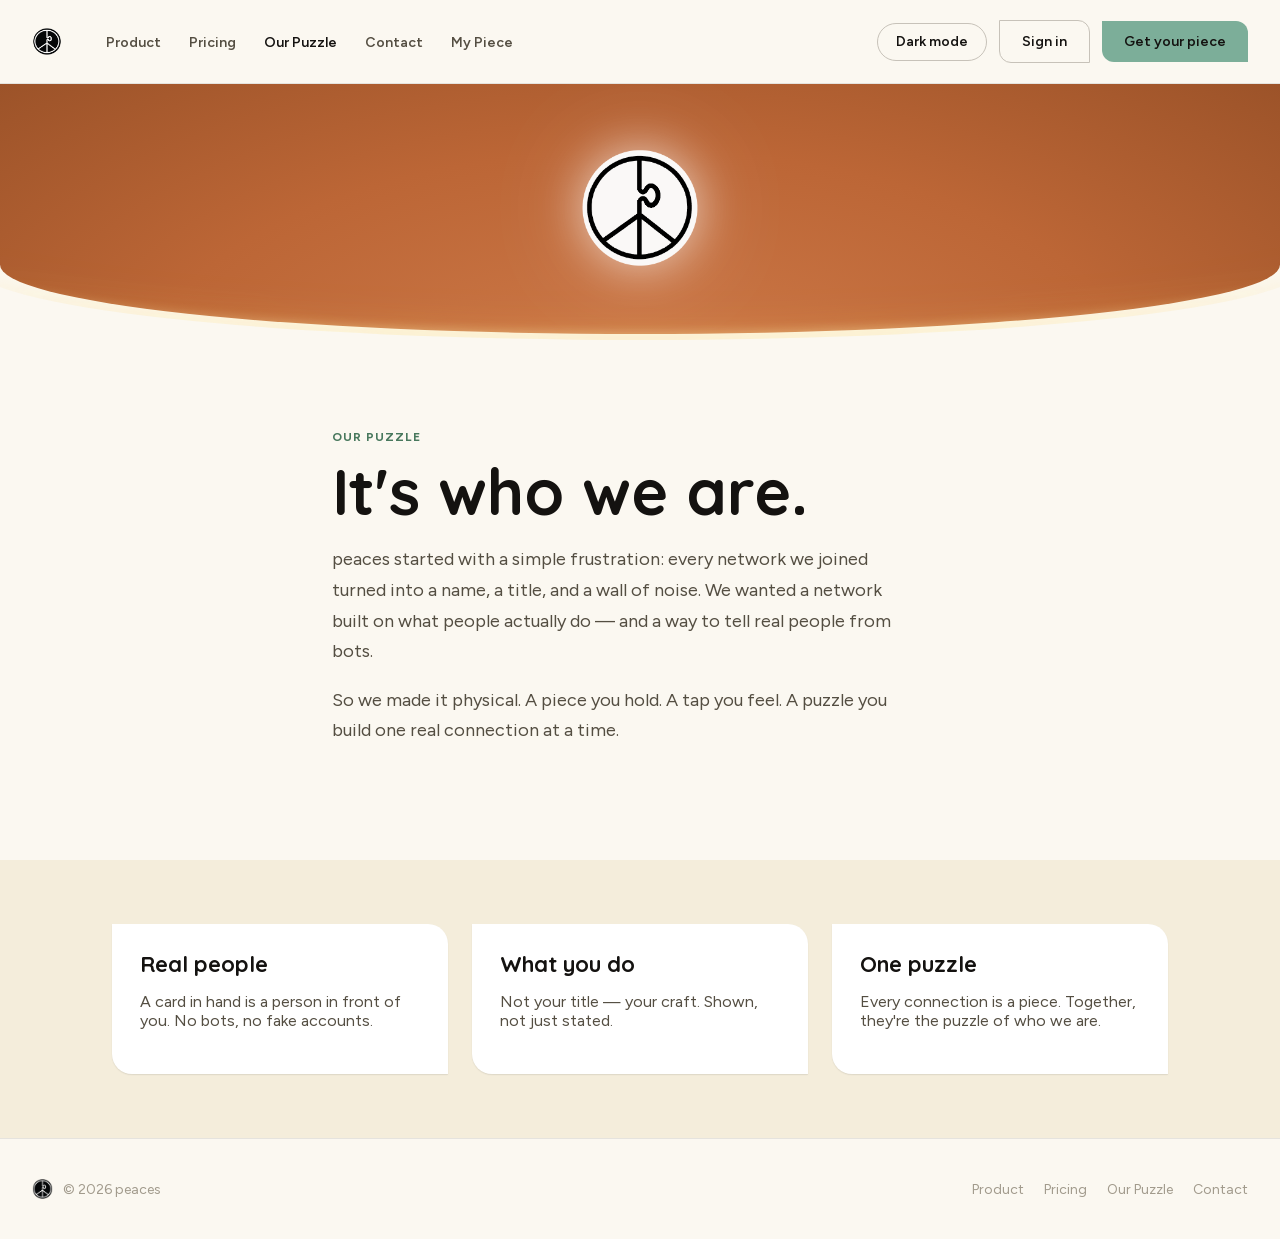
==== about.html @ ccba16db "Add files via upload new site" ====
<!DOCTYPE html>
<html>
<head>
  <meta charset="utf-8">
  <title>peaces — Our Puzzle</title>
  <style>
    * { margin: 0; padding: 0; box-sizing: border-box; }
    body { background: #faf9f5; display: flex; align-items: center; justify-content: center; min-height: 100vh; font-family: -apple-system, BlinkMacSystemFont, sans-serif; }
    #__bundler_loading { position: fixed; bottom: 20px; right: 20px; font: 13px/1.4 -apple-system, BlinkMacSystemFont, sans-serif; color: #666; background: #fff; padding: 8px 14px; border-radius: 8px; box-shadow: 0 1px 4px rgba(0,0,0,0.12); z-index: 10000; }
    #__bundler_thumbnail { position: fixed; inset: 0; width: 100%; height: 100%; display: flex; align-items: center; justify-content: center; background: #faf9f5; z-index: 9999; }
    #__bundler_thumbnail svg { width: 100%; height: 100%; object-fit: contain; }
    #__bundler_placeholder { color: #999; font-size: 14px; }
  </style>
  <noscript>
    <style>#__bundler_loading { display: none; }</style>
    <div style="position:fixed;bottom:12px;left:12px;font:13px/1.4 -apple-system,BlinkMacSystemFont,sans-serif;color:#999;background:rgba(255,255,255,0.9);padding:6px 12px;border-radius:6px;box-shadow:0 1px 4px rgba(0,0,0,0.08);z-index:10000;">
      This page requires JavaScript to display.
    </div>
  </noscript>
</head>
<body>
  <div id="__bundler_thumbnail"><svg viewBox="0 0 100 100" xmlns="http://www.w3.org/2000/svg"><rect width="100" height="100" fill="#BC6636"></rect><circle cx="50" cy="42" r="24" fill="none" stroke="#fff" stroke-width="4"></circle><line x1="50" y1="42" x2="50" y2="18" stroke="#fff" stroke-width="4"></line><line x1="50" y1="42" x2="34" y2="58" stroke="#fff" stroke-width="4"></line><line x1="50" y1="42" x2="66" y2="58" stroke="#fff" stroke-width="4"></line></svg></div>
  <div id="__bundler_loading">Unpacking...</div>

  <script>
    
document.addEventListener('DOMContentLoaded', async function() {
  const loading = document.getElementById('__bundler_loading');
  function setStatus(msg) { if (loading) loading.textContent = msg; }

  const FONT_MIME = /^(font[/]|application[/](x-)?font-|application[/]vnd\.ms-fontobject)/i;
  const MIME_TOKEN = /^[\w.+-]+[/][\w.+-]+$/;
  function toBase64(bytes) {
    let bin = '';
    for (let i = 0; i < bytes.length; i += 0x8000) {
      bin += String.fromCharCode.apply(null, bytes.subarray(i, i + 0x8000));
    }
    return btoa(bin);
  }

  // Error sink persists across replaceWith since it's on window, not the DOM.
  window.addEventListener('error', function(e) {
    // Failed resource loads (CSP-blocked links, scripts, images) fire plain
    // events at the element — warn only; real JS errors carry message/error.
    if (!e.message && !e.error && e.target && e.target !== window) {
      console.warn('[bundle] resource failed to load:',
        e.target.tagName, String(e.target.src || e.target.href || ''));
      return;
    }
    var p = document.body || document.documentElement;
    var d = document.getElementById('__bundler_err') || p.appendChild(document.createElement('div'));
    d.id = '__bundler_err';
    d.style.cssText = 'position:fixed;bottom:12px;left:12px;right:12px;font:12px/1.4 ui-monospace,monospace;background:#2a1215;color:#ff8a80;padding:10px 14px;border-radius:8px;border:1px solid #5c2b2e;z-index:99999;white-space:pre-wrap;max-height:40vh;overflow:auto';
    d.textContent = (d.textContent ? d.textContent + String.fromCharCode(10) : '') +
      '[bundle] ' + (e.message || e.type) +
      (e.filename ? ' (' + e.filename.slice(0, 60) + ':' + e.lineno + ')' : '');
  }, true);

  try {
    const manifestEl = document.querySelector('script[type="__bundler/manifest"]');
    const templateEl = document.querySelector('script[type="__bundler/template"]');
    if (!manifestEl || !templateEl) {
      setStatus('Error: missing bundle data');
      console.error('[bundler] Missing script tags — manifestEl:', !!manifestEl, 'templateEl:', !!templateEl);
      return;
    }

    const manifest = JSON.parse(manifestEl.textContent);
    let template = JSON.parse(templateEl.textContent);

    // Nested page bundles (iframe targets). Each ships ONCE, in the ROOT
    // document's manifest; frame srcs carry an about:blank#<uuid> marker
    // instead of a substitutable uuid. Every document mints the blobs for
    // its OWN frames — from local text at the root, or text obtained from
    // its DIRECT parent over the relay protocol below — so each frame
    // navigation stays same-origin with its initiator and a deduped page
    // loads at any depth on any host, including a file:// download's
    // opaque origins (where a blob minted by one document cannot be
    // navigated to by another).
    const pageOrderEl = document.querySelector('script[type="__bundler/page_order"]');
    const pageOrder = pageOrderEl ? JSON.parse(pageOrderEl.textContent) : [];
    const pageSet = new Set(pageOrder);
    const pageTexts = {};

    // ── Nested-page text protocol (parent-chain relay) ──
    // Page bundles ship once, in the ROOT document's manifest. Every
    // document mints the blobs for its OWN frames, obtaining page text
    // through a strict parent-chain relay: a document only ever SENDS to
    // its direct parent (which, for every document the publisher's own
    // runtime minted, is another publisher document) and only ACCEPTS
    // text from that direct parent; requests from below are honored only
    // for the document's own child frames, and the ROOT never sends
    // upward at all. That last rule is load-bearing: the artifact host's
    // frame-ancestors allows claude.ai (and friends) to frame an
    // artifact, so window.top can be a FOREIGN document — a top-addressed
    // protocol would hand page uuids to that ancestor and accept forged
    // "page text" from it, minting attacker HTML as an artifact-origin
    // blob document. The chain never touches the ancestor: requests stop
    // at the root, replies are origin-addressed per hop (never '*' when
    // an origin exists), and both directions are origin-gated (on https
    // a foreign sender's origin can never equal this document's; in
    // opaque contexts — file:// — everything serializes as 'null', where
    // an embedded EXTERNAL frame still fails the gate by carrying its
    // own real origin, and a sandboxed child of such a frame is excluded
    // by the own-child-frames check plus uuid unguessability). Shape is
    // deny-by-default: one request form, one reply form, no error
    // replies.
    // window.origin is the SERIALIZED SECURITY origin ('null' in opaque
    // contexts such as a sandboxed preview iframe) — location.origin is
    // computed from the URL and stays 'https://…' even when the document
    // is sandboxed, which would misgate every opaque chain.
    const OWN_TARGET = /^https?:[/][/]/.test(window.origin || '')
      ? window.origin
      : '*';
    function trustedOrigin(e) {
      if (e.origin === window.origin) return true; // https chains; opaque==opaque
      // file:// trees: Chrome serializes the file document's origin as
      // 'file://' while the blob: documents it mints serialize as 'null',
      // so the two legitimate shapes can never string-match — accept the
      // pair in both directions. https origins never serialize as either,
      // and sender identity (own child frame / direct parent) is checked
      // separately.
      return (
        (e.origin === 'null' &&
          (window.origin === 'file://' ||
            window.location.protocol === 'file:')) ||
        (/^file:/.test(e.origin) && window.origin === 'null')
      );
    }
    // Non-empty only in the root document (nested bundles ship an empty
    // island), so it doubles as the root marker: the root answers from
    // local text and treats a miss as authoritative — never relaying to
    // its (possibly foreign) parent.
    const isPageRoot = pageOrder.length > 0;
    const blobUrls = {};
    const resourceBlobs = {};
    const UUID_SHAPE = /^[0-9a-f]{8}-[0-9a-f]{4}-[0-9a-f]{4}-[0-9a-f]{4}-[0-9a-f]{12}$/;
    const pendingFrames = {}; // uuid -> [{el, frag}] awaiting text for own frames
    const pendingRelays = {}; // uuid -> [childWindow] awaiting text to pass down
    function mountPage(el, frag, text) {
      const pageBlob = new Blob([text], { type: 'text/html' });
      const u = URL.createObjectURL(pageBlob);
      resourceBlobs[u] = pageBlob;
      el.src = u + frag;
    }
    function deliverPage(uuid, text) {
      const frames = pendingFrames[uuid];
      delete pendingFrames[uuid];
      if (frames) for (const f of frames) mountPage(f.el, f.frag, text);
      const relays = pendingRelays[uuid];
      delete pendingRelays[uuid];
      if (relays) {
        for (const cw of relays) {
          try { cw.postMessage({ __bundler_page: uuid, __bundler_text: text }, OWN_TARGET); } catch (err) { /* gone */ }
        }
      }
    }
    function ownFrameWindows() {
      const out = [];
      for (const f of Array.from(document.querySelectorAll('iframe'))) {
        try { if (f.contentWindow) out.push(f.contentWindow); } catch (err) { /* detached */ }
      }
      return out;
    }
    window.addEventListener('message', function (e) {
      const d = e.data;
      if (!d || typeof d !== 'object' || !e.source) return;
      // Origin gate first; the structural checks below (own-child-frames
      // for requests, direct-parent + solicited-uuid for replies, the
      // root's never-relay rule) are what hold in fully opaque chains
      // where origin strings can't discriminate — a sandboxed root's
      // FOREIGN wrapper still fails all three even though both serialize
      // as real-vs-'null' rather than matching.
      if (!trustedOrigin(e)) return;
      if (typeof d.__bundler_need === 'string' && UUID_SHAPE.test(d.__bundler_need)) {
        // Requests are honored only for this document's own child frames.
        if (ownFrameWindows().indexOf(e.source) < 0) return;
        const uuid = d.__bundler_need;
        const text = pageTexts[uuid];
        if (typeof text === 'string') {
          try { e.source.postMessage({ __bundler_page: uuid, __bundler_text: text }, OWN_TARGET); } catch (err) { /* gone */ }
          return;
        }
        if (isPageRoot || window.parent === window) return; // authoritative miss
        const waiting = pendingRelays[uuid];
        if (waiting) {
          if (waiting.indexOf(e.source) < 0) waiting.push(e.source);
          return;
        }
        // Never-answered uuids would otherwise accumulate forever under a
        // request spray; past the cap (far above any real page count) new
        // relays are dropped rather than remembered.
        if (Object.keys(pendingRelays).length >= 128) return;
        pendingRelays[uuid] = [e.source];
        window.parent.postMessage({ __bundler_need: uuid }, OWN_TARGET);
      } else if (
        typeof d.__bundler_page === 'string' &&
        UUID_SHAPE.test(d.__bundler_page) &&
        typeof d.__bundler_text === 'string'
      ) {
        // The shape test is load-bearing beyond tidiness: the solicited
        // check below uses the in operator, which matches prototype keys
        // ('__proto__', 'constructor') — an unshaped key would reach
        // deliverPage and throw, painting the error banner.
        // Text is accepted only from the direct parent — the document
        // that minted this one.
        if (e.source !== window.parent || window.parent === window) return;
        if (!(d.__bundler_page in pendingFrames) && !(d.__bundler_page in pendingRelays)) return;
        deliverPage(d.__bundler_page, d.__bundler_text);
      }
    });

    const uuids = Object.keys(manifest);
    setStatus('Unpacking ' + uuids.length + ' assets...');

    await Promise.all(uuids.map(async (uuid) => {
      const entry = manifest[uuid];
      try {
        const binaryStr = atob(entry.data);
        const bytes = new Uint8Array(binaryStr.length);
        for (let i = 0; i < binaryStr.length; i++) bytes[i] = binaryStr.charCodeAt(i);

        let finalBytes = bytes;
        if (entry.compressed) {
          if (typeof DecompressionStream !== 'undefined') {
            const ds = new DecompressionStream('gzip');
            const writer = ds.writable.getWriter();
            const reader = ds.readable.getReader();
            writer.write(bytes);
            writer.close();
            const chunks = [];
            let totalLen = 0;
            while (true) {
              const { done, value } = await reader.read();
              if (done) break;
              chunks.push(value);
              totalLen += value.length;
            }
            finalBytes = new Uint8Array(totalLen);
            let offset = 0;
            for (const chunk of chunks) { finalBytes.set(chunk, offset); offset += chunk.length; }
          } else {
            console.warn('DecompressionStream not available, asset ' + uuid + ' may not render');
          }
        }

        if (pageSet.has(uuid)) {
          pageTexts[uuid] = new TextDecoder().decode(finalBytes);
          return;
        }
        if (FONT_MIME.test(entry.mime) && MIME_TOKEN.test(entry.mime)) {
          // Strict artifact hosts allow font-src data: but not blob:.
          blobUrls[uuid] = 'data:' + entry.mime + ';base64,' +
            (entry.compressed ? toBase64(finalBytes) : entry.data);
        } else {
          const blob = new Blob([finalBytes], { type: entry.mime });
          blobUrls[uuid] = URL.createObjectURL(blob);
          resourceBlobs[blobUrls[uuid]] = blob;
        }
      } catch (err) {
        console.error('Failed to decode asset ' + uuid + ':', err);
        const blob = new Blob([], { type: entry.mime });
        blobUrls[uuid] = URL.createObjectURL(blob);
        resourceBlobs[blobUrls[uuid]] = blob;
      }
    }));

    const extResEl = document.querySelector('script[type="__bundler/ext_resources"]');
    const extResources = extResEl ? JSON.parse(extResEl.textContent) : [];
    const resourceMap = {};
    for (const entry of extResources) {
      if (blobUrls[entry.uuid]) resourceMap[entry.id] = blobUrls[entry.uuid];
    }

    // Artifact-host CSP (connect-src 'self') refuses fetch() of blob: URLs —
    // consumers read these Blobs directly. Survives the swap like the error sink.
    window.__resourceBlobs = resourceBlobs;

    setStatus('Rendering...');
    // Page uuids have no blob here — they ride inside about:blank#<uuid>
    // frame markers the pass below resolves after the swap.
    for (const uuid of uuids) {
      if (pageSet.has(uuid)) continue;
      template = template.split(uuid).join(blobUrls[uuid]);
    }

    // Strip integrity + crossorigin — blob URLs from a file:// document inherit
    // a null origin, so crossorigin forces a CORS fetch that SRI then rejects.
    // The manifest bytes are ours; SRI protects against CDN compromise, not this.
    template = template.replace(/\s+integrity="[^"]*"/gi, '').replace(/\s+crossorigin="[^"]*"/gi, '');

    const resourceScript = '<script>window.__resources = ' +
      JSON.stringify(resourceMap).replace(/<\//g, '<\\/') +
      ';</' + 'script>';
    // Inject after <head> so the DOCTYPE stays first; prepending the script
    // would push the parser into quirks mode. DOMParser always emits a <head>
    // (synthesizing one if the source HTML omitted it) but may carry
    // attributes through, so match the full opening tag. slice() rather than
    // replace() keeps us clear of $-pattern substitution in resourceScript.
    const headOpen = template.match(/<head[^>]*>/i);
    if (headOpen) {
      const i = headOpen.index + headOpen[0].length;
      template = template.slice(0, i) + resourceScript + template.slice(i);
    }

    // Parse the template and swap the root element. Scripts inserted via
    // DOMParser/replaceWith are inert per spec — re-create each with
    // createElement so they execute, awaiting onload for src scripts to
    // preserve ordering (React before ReactDOM before Babel before text/babel).
    const doc = new DOMParser().parseFromString(template, 'text/html');
    document.documentElement.replaceWith(doc.documentElement);

    // Resolve page-frame markers: mint this document's own blob for each
    // framed page — from local text when this is the root, otherwise by
    // asking the direct parent over the relay protocol above. An
    // unanswered request leaves the frame on about:blank, the same
    // degraded state as a refused embed.
    {
      const MARKER = /^about:blank#([0-9a-f]{8}-[0-9a-f]{4}-[0-9a-f]{4}-[0-9a-f]{4}-[0-9a-f]{12})(#.*)?$/;
      const needed = [];
      for (const el of Array.from(document.querySelectorAll('iframe'))) {
        const m = MARKER.exec(el.getAttribute('src') || '');
        if (!m) continue;
        const text = pageTexts[m[1]];
        if (typeof text === 'string') {
          mountPage(el, m[2] || '', text);
        } else if (window.parent !== window && !isPageRoot) {
          const had = pendingFrames[m[1]];
          (pendingFrames[m[1]] = had || []).push({ el: el, frag: m[2] || '' });
          if (!had) needed.push(m[1]);
        }
      }
      for (const uuid of needed) {
        window.parent.postMessage({ __bundler_need: uuid }, OWN_TARGET);
      }
    }

    const dead = Array.from(document.scripts);
    for (const old of dead) {
      const s = document.createElement('script');
      for (const a of old.attributes) s.setAttribute(a.name, a.value);
      s.textContent = old.textContent;
      // text/babel scripts with a src: read and inline. transformScriptTags
      // does XHR against the src, but blob:null/ from a file:// origin is
      // silently dropped. Inlining makes it a plain inline babel script,
      // which transformScriptTags handles unconditionally.
      if ((s.type === 'text/babel' || s.type === 'text/jsx') && s.src) {
        const pre = resourceBlobs[s.src.split('#')[0]];
        s.textContent = pre ? await pre.text() : await (await fetch(s.src)).text();
        s.removeAttribute('src');
      }
      const p = s.src ? new Promise(function(r) { s.onload = s.onerror = r; }) : null;
      old.replaceWith(s);
      if (p) await p;
    }
    // Babel standalone auto-transforms type=text/babel on DOMContentLoaded,
    // which fired before we swapped the document. Trigger manually if present.
    if (window.Babel && typeof window.Babel.transformScriptTags === 'function') {
      window.Babel.transformScriptTags();
    }
  } catch (err) {
    setStatus('Error unpacking: ' + err.message);
    console.error('Bundle unpack error:', err);
  }
});

  </script>

  <script type="__bundler/manifest">
{"3f82c12c-3e0b-4474-aa39-df5dfa98739e":{"mime":"image/png","compressed":false,"data":"iVBORw0KGgoAAAANSUhEUgAAAZ0AAAGHCAYAAABrko9fAAAQAElEQVR4Aeydf7AdxXXnex6Rnh7ZKjkV7L8URPwPYQuQZC/wT7wopuyKJW+ZUBHBMpEIJC4wLiNEKBZXJca7VcYUhZFSBlFOjJGCZS/aIrjWklNQOCLmH0TZIKCC+cdGhL9sUrGqEt7Tw3qz/Zl7R7rvvvtjpvv0TM/MuXX7zp2Z7tOnv93Tp8/p0z0zRj+KgCKgCCgCikBFCKjQqQhozUYRUAQUAUXAGBU62goUgWEE9FwRUASCIaBCJxi0SlgRUAQUAUVgGAEVOsOI6LkioAgoAorAMAJi5yp0xKBUQoqAIqAIKALTEFChMw0hva8IKAKKgCIghoAKHTEolVDdCEzLf35+/oL35uc3ExYX3t11an7+HsLiqfnHFhfmjw6F1J77huU0bT7kR1i0+cMHAb6m8a73FYG2IKBCpy01qeUwi4v/sZFOnE6dsHhWkGTC45zE/DxNzD8RjEkeTBLzJYJJzU5jzJVDwZ56f5fTtPmQH8HY/OGDAF+WV8vju7+yx0xQ9fh/dxflUaFk9NMiBFTotKgyu1IUOuLF+fkbeh1zpqG8aTvr1Cyd8xKdOJ06weKRd/r2bxO+yVrLZcZzj//kQcozIJRetuU8mpXblh8ha+PrVxGYgEB8t1ToxFcnytEAAggYOtn3Ft59anHhXTrdlI7YJOZbvY7Z0EmvH0jS4r/JBlu4K7Ny2/IjZBcX5tGQXu6ZCN/NNCMbR7+KQLQIqNCJtmq6xxgjdzSYfgf6Mh0qAoZONjXJp4xJ6HSNfoYRsLhY053pm+zAbTET0O/uAU81zxn9RISACp2IKqNrrGRCZuHdXX0t5leM3NFgTK8DVQHj1SCsIDLJbeDZN8+92Rfmu1QIeQGriT0RUKHjCaAmL44AnR0j737n1xMyjM57WgzzGcWJacyyCKzvC/MHlwkhOzeUpv/+vrLENL4i4IqACh1X5DRdIQSYk7Gmnj02vExnx8i73/mpkCmEYLBIPSFk54beO7Xm36kf5s7QPoPlqISLI9DimCp0Wly5dRXt1Kn/vDrXZpiTMZh5dD7GxP1JNjB3holzcWE+M8VRj3HzrNw1EQEVOk2stch4xjyD2aw3NzOfJunMP5jU7DQmUW3GNPKTaUGJrcfFhXd/xQBCBVAj6zFKplXoRFktTWDKGDoiOqT3Ts2+idms52HWDN6Vy6II2IGDHUCoACqKl8abhoAKnWkI6f1lCGDzR9AwAqYjMrZDMqrRmG58BgWQNcEtvLuH9tCNsmsppRBQoSOFZIvpZOazhXd3LVpbPzZ/[base64]/al5reRuHTvWsqdLpX51mJWVezuDB/FBOaujpnkOhPaAQY1GSmt/mjDHZCZ1eCvkatEAEVOhWCHUNWfWHzJhO/lh9eC2AP+h1E4OiPnjeu4Rfv/NsgKf0/GoErGeww6KE9jo6iV9uKgAqdttbsULl4uO1DngubTnqhPXrg781gWL1mzowKH//Yx4xrWLdu3Uiag/ny/2cn3hqqoU6eXsngh3ZJ++wkAh0stAqdhlS6K5s8zDzUPNyWxnobWvl97fU3zmgnd979RZOHQaFy82c/awZDlUAM5sv/37vwwjPC6cOXX3GGXwTS0b6mVSV/Nee1nvZJO2WXi5p50ewDI6BCJzDAdZFvo7DBdJV3yMNC5UObNp7RTvY++KDJQ134l8n31VdeOcMvAinXsnKBuW37ZzKhlAskcChDv0Fx1yfZfm8659OgOivNqgqd0pDFnYAJWjtiPMrI0XK63oZGf+loCXTAmK7yDrlJQsW3Ar735JOZUMoFEjiAB7gQfOlHmP7MnA/teTx/eqeJCKjQaWKtjeCZdRAIGyZo7e0rbWjcFxPZE08+lY3qGd3TsdLREhpXmAoYBhcCOBHQ/sAPHCvIvoosesLn1PxjtO8qMtQ8wiOgQic8xkFz6O8gsId1EDajRgkbTGV7H96XCRk6TUxk12//dDaqZ3Rvy6PfEgig/YEfOIInc0XgC84lyMQXNTU7ad8sMqW9x8egclQGARU6ZdAqHzdoisWFd3ex35Vh40UT/4cROJ1grsVgKrtz9+5MyMTPffM4ZK4IfMF5WAg1cV6IRaa0d+Yrm1cbynGOgAqdHIkGHbFzW4HzsjHJgzasNRF/cA1m3oFOjxE4naBqMfVU2KAQYl4Icxz1Uw83rrkma5mvXFyYP6qvVXDFsN50KnTqxb9U7pgW2EqkN2+TbCiVuMLIaDQIGjQaXIOZd6gwe82qIAKY46ifj2/dmpk4qbeCSf2iyaS+ktdsLC68u4fnQoakUqkCARU6VaAskId9uHqmtNTsFCAnToJ5A0bOzCOg0SBoVKMRhzkIwaPP/tAggKg36o96pD6DZCZONLkNk5uu7xEHNhhBFTrBoJUhjNfOojUlGJNEaUqjc2KkzLwBHRcmHKOfxiJA/[base64]/ta+bpZ55ZFmw9OH+H6T1+8Dtn8srzdSYeaULaCXN72QDl4X2GdhQTq8z1qIdbPDXSLqETD66FOGH0xSiMxW4mG5WZ2j6MVNtkQqODf+Qb3zCEn77xhrFaZBZ+fOwFc/+9XzkTbvvcLWbzR35/[base64]/tkaSu1SQio0JmEjuC9us1pmNGwtfPwCxZLjBSCho4z60QPH840GDrYD5z322J5tJUQOGGiywVRLoRiLC9aNet9dtx4k4lC80nNzvdOzR7FezRGvNrIUxRCp43ADpYpU+OtOm+vVW5Ow4yWb1Nj84/mi5BhZE4HmQsaOs5oGGwwI7kQynB95hmDOQ68YyrSdw8eNNu2bTO0T1P7J9mA96ju31ZNRajQCYzz4sK7e1DjTcXeaZgwMGVgRotlmxomxHEhxmT29IA2Y/QTDAEEEOY48F6080IIeYR9sAxLEMa8S/tkbpHdLjD/lkguHDXJvNuyxdnClJXccgRU6CzHQ+yM+Rv7kB81NbxgDdMFJgxMGSaCT242Y0IcF2I1mRWplDBxEEKDZrgYNCCED7tdXL9zR+0mNxZn6zxPmLaXU1WhkyMheMznbyzJShd7Mm/[base64]/2fxjMOAP60iFHA3xVGATReLxJeOg1MAnRJOAXRS0vSVXv0IMIBYXJg3aD9osXVwxGCqXq3HCp7EfEsFj1ztq9ARwJKJR1ORwwAePmg32L7rcBTA/ZZOCKcAOiV1CjDLPy08Q/tBi2WAgVbLgKPqYqL1MMii/Vedd5YfgufU/GPZf/3xQkCFjgd8TDTakeBRYycePcgUTsrczSe2bDFVazd0Mkw027Ia3G/[base64]/[base64]/9ZjbVPCUrVAVOgUQq0rgVGlOQ9jgAosrLKPTAjBoFEWgNAKY3X5w5Ei203XpxCUT1GduQ/CseTnrJ0ryHHf0MNyp0JmCa9aQstcSJGunRPW6zcrrKsxpTPbicYSwwQXWi2lNrAgUQIB2hqs9mg/tr0ASryiY2zBPV2xuW4/pXd/[base64]/[base64]/Nz2/uSr2NKmdnhU62Fsc2gFGg+Fyj4eIdw2SlD51RabFv492j5rRR6Oi1tiOAuQ1zcghzG88rpjbmX0PjmCbpU1n/EzqjSOl3Uuhk+yNl+6nJ1goCh4ZLA5albAzmNOzbtZrTpAul9BSBkgjQ/jG3oe2XTFooOvOvLG0oFNk5UrLWLM08hsesM4kGJ+yc0KGi2R/JCC/+DGlSY8809U4z+lEEziCAth9K8LCWJ7xzQbLhvVNrnjpToA796ZzQ+fUpeddoBE4okxoPFnumdahNalEVgUIIIHgyc/NVHy0Uv0wknAsKajxlyA7HvRLP2eGLbT/vlNDBU03aNRqTWgiBw1Y27JvGg9X2RqjlUwRcEcDcxhY6WANcaYxLh8YTfI4nNTtxaBrHQxuvd0bonDr1n1dLe6ohcELM4bD5IVvZtLHBaZkUgRAIYA0I4WBQyRxPYr7VJceCTggdHAeSNHlMsrFjUsPNUpImtNBweOcN/6WC0lEEuoAADgY8P9JlReN57fVw64QyfpfO6cx7eFovdEI4DvzsxFsmhEmNkRoaDiaDrCHqjyKgCJRCgOeHhaQsLyiVcErknTt3GJ77KdF8bq9/ryOOBa0XOu9lm+0lonuqhTCpIXAYqfm0Wk2rCCgCxrCQ9NChQ1OgKHebZRA894EFz5XMO5fjrHmxWy10sgk6O1EnWS0hJhbxUFOBI1lLSqvrCCB4eK6kccCkjmldmm5Oj3nntu9Y0Fqhk03MJanoluIIHCYW8wYiceTBUA81CSSVhiKwHAGeK0xtbIy7/[base64]/ZVWyvVAK7fuUOKVEZH53AyGPRHEagVAdbySGo8DExfeuW1QGVKNrx3arZVbxxtjdBhm5tU8JXTqM1ub/0c3fbQcHQOZzQ2elURqBoB6Tmeu+6+y2AZCVOO5LbetEEY6lVTnak6wxD5YVZLUrltbvBUQ22W4hWBo3M4UmgqHUXAHwFMbQ888IA/oT4FBqghXanTxLTm/[base64]/igCikAjEbjzjjsMA0gJ5nFM+tmJtyRIDdO4Mnt1y/DVBpw3TujMz89fgHopgS3ujd978kkJUgZ7sGo4IlAqEUWgVgR4jqVeAhd0fidJ9+BMVStYDpk3Tuj8hgV6sJyu/xl9SO0cjTqOPdiVF02nCCgCcSGAxULKoy3c/E6ytolrdxoldHAekNjqhnmcmz93i2EUYjw/eKqhjnuS0eSKgCIQGQJ4tEkJHuZ3wqzfSW5rmlNBo4SOlPPA948cMWxbIdHG2bUWdVyCltJQBGQQUCpSCCB4GFhK0Nv9l7slyKyk0TCngsYInf4LjbydBzIt57OfXVlxDlekRkEOWWsSRUARqAgBqSUQDHQDebNdyc4sFcHhnU0jhE5/suwe79JaAlLeamxxwyjIktSvIqAItBgBLBlSA8xQ3mxJOtMYF+qZmtpKqWx7K3AT750HGGVIeKtdt3270S1uSlWhRlYEGo0AA0yee99CMI8caLeC9X1rkC+LwdNHL3QkXaQZZfgiiv/+PV/6ki8ZTa8IKAINQ+DAo980n7rmGm+u8WZ74smnvOmMIHBP3yo04lY8l6IXOufMGBGz2se3bhXxVuMdHLhTGv0oAtIIKL3oEXjob/[base64]//Ae/S8A4vzP/ehIYISM2FD5EVOY1S6KDl2NJdaYPXV8I1ETWa7c69GNHErUZAC9dNBC6+6MJsQOpbel6twgDZl86y9HYuPFZtJ0qhI6HlMHrANXFZRTicfPF/3u2QSpMoAopAFxCQmuf9f4cPi8MVq7YTndDpS2dvLUfCeQCzmnqriT8LSlARaA0CzPMy3+tbIDYEFXcqqFXbGY9IdEJHQjqj5Ug4D9xy883jkdM7ioAioAhYBKTme0M4FdgO/gbLYlRfy1M8/GRajpXOvhxJaDnsraaLQH1rQtNLI8BomEHV3of3mTvv/mIWtm3/jGHxM8f8Gi8oJJ50/kpvNAI/feON0TdKXMWpQHpuJ8Z1O1EJHQktR8JFGueBT197bYnmolEbiEBjWEbQIGQQLOvWrTNMPGOOoZMisJ8gi585ck5gDQjxVq+ZMwgjBBB0GlPohjHKAFXCzMZ7vmSLnkS3S0E0QidbRSug5fzdN//Wu87uu/c+XZPjjaISkEAAYYGgQcggWFxoIowQQNCBngsNTTMdAQkzG3UsXUdoO9O5ry5GNEJHYs8gKotK84EP54FNl17sQ0LTKgLeCPCWSTQbhIU3sQEC0IMuFoGBy/[base64]//t/+ZIYTr++v+h++Hrl51EIHZOku3xLLvGg6ovZfGuhivTtzAOvJTR1tJCqS5g5HWzdWnW2rc2PtX2+L3xjQECbEAVJoJ+V4Kd2odOTvskGn8JI2KeffuYZHxY0rSLgjAAmrm3btjmnl0iIsMPdWoKW0jBG4kWP0rsUpCb5VLYspeYKql3opDPGe4Lrvq/ea3w+vA2Q0YkPDU2rCLgi8IktW0ReMOiaf54OV2sVPDkafkdcqDHX+1DBelNU2ymaj+3wvfvbonmNi2d5GHcr/HUJN2ns4L67D9x6yy3hC6s5KAIjENhx401RCJycNQQPPOXnenRH4H8ImCwlNi0eLIGvw9YgLdf/tQqd907Nekvdw0eOuJY9S4eniWo5GRT6UzECeKlJbEorzTY8qcbjj6qEtkNdyHqy1e8+XavQMSbxciBA9WRkZjw+Eu/E8Mi+O0m1pMsQoCPBfLLsYkQnPFcSc6URFakWViR2Ntl/YL8s74nxHuwbj09tQqfnQGDWe/BufFVPtrvhnRg+PGhaRcAFgd1/udslWaVpWMvz0iuvVZpn2zJjCcYj3/iGV7EYAHgRWJn4yjodCmoTOr4OBIwUUT1X4ln8yp/f9BfFI2tMRUAIAdou3mJC5IKSueLyywzedUEzaTnxG3f8qcGMP6KYhS9Ja522469N27F5Fy63WMSeA0F6tQ/BZ//phz7JDVoOq4e9iGhiRWAIgc0f+f2hKytPd+7csfJixFdu/cIXIuauGazd5fkyyEP/95BoQZMaTWy1CJ33FtZYgZOsdUWRCVgfeziujE8HeFOfa3k0XTsQYN++SSWh3bLrs6+3ZZ4HA6efvPSyWVyYPxNYb8YSgDyOxJGFivCNhiZBr4s0GOD67MtGHbBtkSB2te1QUIvQSRI/LcdH4FBpEpN70OlC0DIWR+CHzz47MfLzzz8/8X6ZmwgXBk7Dc5JoWocOftvwfhdp4RNga5YyRW58XASPj5kNwcMSESkgfKc4XPmoXOhgWktN8ilXhn33iWI0yuSea/6aThEYhwAaDB6V4+7TaYy7V+Y6E9MIl0lpcNdF+KANTYpX5h78q2NBGcRWxr31859febHElUe/9a0SsadETVNrcZoSJ8DtyoWO79oc9onyweGyyy73Sa5pFYGJCIzbukRqIpiRMhPTE5kYuPn4/gPek9gD5Mxdd981eNrR/+7Fvtyz/8F5Ss7Mmaw9deo/Kxc8lQsdW13OXhO+Dy4PLCqu5UG/isBYBHzMUph+0cZzjy+OnON+PDbDEjd+UHIxNFo9aaQ0HrzufJ/DEsVtXVTMoVhbfArm60Q1mHdiZtotdHq+4Ynz5p4vvnjM+Hw+etVVPsk1bUcQuGC91/IxgzaevzKAI+cS0GFWQ4iUpUUa5n+kBI/vc1iW/7bFv//er3gV6fDh73ulX5a4BhPbzDIGAp+c4+lA4LtIaueOnYFLGA15ZcQDASkTrJSwoShoX2XMaqQZDl/0dNvN6fEcosHl51AvQyQAABAASURBVHosjwD1WT5VLwXaZpNNbJUKHQuZs2nN12uDUR6qreVBv4rARAQwwdJeJkaq+OaX/uqvvXPE+YDlAt6ELIGj//wj+6tfVwR8NxlusomtMqGD15ox7qa1h/btMz6fRx72S++Tt6ZtHgIxtRfmAKQGTCwXkBCovq8TqaVFRJQpAwDmmF1ZOvDYY65JV6ar2MRWmdDpLQhdWd6iV3DXLBp3OB4PGS6kw9f1XBEYhwDthTmUcfervH7LzTeLZcf8zn333udND/dwbyIdJ+Azxwz+cu7r1XqxVSZ0fBaE+prWtm79ZMebtxbfBYFPbtki6m7swgPmMASgS9pxaTZderHxmVPI6fo+lzmdrh632vblU/aD3znok3xZ2iRNNi+7EPCkMqGTeiwI9X1nDiaFgBgKklZSMSGAVvDAAw/UxhIa+m2fC/OCQd85BUDxfS6h0eXga2KTdehIKnOdrkTo+C5AAlzXxsmDS+fhml7TdRsBOgbmVKpGgXaLm3OofCmXL+3jrxz3JdH59D4mNsD7l9df5yAR1i8u/sdGCULTaFQidHxUt0nbikwrHPfVtAYKGnwQuPOOO7JdyX1olE0r5d48KV9fYYrr7iT6UvfaTMfXxCaqbS7NVGJim6mmQt1Vt32PPOLF4lV/8FGv9JpYEUBTRuvw7aSLIslmnhKayLT8fDs86LPbAkcNbgj41rOPFWglx+799Epa468EFzq9XQjc3hDKAjQfUDFRSLmajodQ73QFATSekIIHF1p2h/btiIrWh0Q+r8uZd4qy3bp4vl6Sgg4dV1YBbnChc44xziqbr73yuj+5zlTy0Uw6gQAaD1uYMJgJUeBDhw4ZaU+1aXz6lsVnUDiNt67c991pQtLE5jv/XqTOggsdM2OchY4vmL6VafSjCIxAgJ2bfUeng2TRcHgZW9UCBx42XOq8FSLJNQgh4OPC/uaJE0JcGOMz/24KfsILHY/VrtNeijWpjCHNIJPy1XvtRwCNhwENgsKns0DYILx+fOwFU5cZWGKfuTH7gLW/IQiWcNsfb3OmxsJ5piKcCSxP6KwkLCcz/iyo0Om54CVrx2c//g5ea6y6HR9j8h2JSdLJOejdriOAoOBFaS8ce7G0dxuDIoQNwqtOHD/w/vO8s3/nnV960+g6gf/24Q95QeA7FXE282RDb8uys1ek/wUVOsbDBe+tt97yKut5573fK70mVgSKIsAKf7zb0HzYQQCBghYzmB6NiOt4pr399tuGuaHB+3X91+ekLuSX5+trWj3+6qvLCXqcLS6uDqrthBU6SeK82MhnPocHnlHoNNz1viIgiQBtjh0EEChoMYsL8yYPaERcx2MM85xkvj604NknvaaVQ4BBiSu1559/3jXpynRLM8799kpiK6/MrLwkeCU1zhLTZz7Hd5Wv0Y8ioAgURsBngFg4kw5E9JkSYF5HCqIkMc79tinwCSZ0fNbnwLfO54CCBkWgagQ0v7oQOP/8872yFlyoG3S9TjChMzOz5Kyi+S52+q8XXeRVeZpYEVAEFIGqEfCd15FcqPve/HwwbSeY0Ek8tsr2mRRjPicmm3nVDVfzUwQUgeYigAu9K/eSC3XTJHVWGqbxH0zoGOPuRPD2v/6rmfCZeEvncybCozcrQICXa2HqGA4VZF1LFj5zEbUwHHGmmzZu8uLO10p0JnMPJ7AzNMb8CSh0jLNd0EdiSyx2G4OVXlYExiLAw37n3V80q9fMmSsuv8zc/NnPrgjc+/jWrWbvw/uM4GK+sTzpjeYhgPu9D9e/+OU7PsnPpvVwAjtLZPS/IEKntyh0dIbTrrIodFqcSfd1PmcSOnpPGgEESCZMPvYxU2SwxOsA7ty926xbty4TPr7t/Ux5HP+o8HMELmAyH9fpF188JsXZeilCw3SCCB1z+hxne+DR554b5rHUua47KAWXRnZEAM3mw5dfYRAgjiSytL934YWZ8HGl4ZtObiW7LyeaPkfAx1rjs9Qkzz8/hnImCCJ0UmMuMI6fo0ePOqY05rrt253TakJFoCgCzNV83Go2Pm79g3khuDDNDV6r6v/Pfv7zqrLSfAoi4LM1kVSbhNVQzgRBhM7oxUUUY3r47sGD0yONibF58+Yxd/SyIiCDABoO8zUy1M5SwTRXh+CRcLNll4WzJdF/vgj44im2AWsgZ4IgQseY1Mm85gtW3Zsn+jY2TR83AggcNJxQXCJ4cDSocp5F0hwTCpcu0mXph2u5xTZgTY2zxcpM+IgLnd4OpYnTztJiYE0osN5SBFwQwA06hMAZ5gVHg/sfeGD4crBzX3OMz7qSYIVqAWGfpR+C2xI5eyBPqgJxofPrhTVOWg5M+iwK9fH4IG8NisA4BNDAcYMed1/6OhoPWpU03WF6VeQxnKeeF0Ng3e/8TrGIgWP1tzMTzUVc6PhMPvksChVFRYkpAn0EMHXt3Lmjf1bdAa0qtDv1Q/v2eRdITdreEI4ksOGSS0ZeL3KRQUuReEXi/IaHU9g4+tOFzriUY66nafK+MbemXvaxL+uq6KnwagQHBDB1+ZqgHLLNkuBOjdDLToR/oOu7MzHvCBJmS8n1EYjlPUdLxoh7Z4kLHR/PtboebqMfRWAEAmgakqPGEVlMvYTQmxrJIcL3jxxxSLU8yQXrg60fXJ5RB8981xvSdiVgS5LUWYkYl7+40DFGnslxzA9e93UzHKSl/xUBENj3yCMcRoXKriH0mFOSzvChr3/[base64]/6677+bgHXz2B/POvCMEYsFYWpkQFTqphyomKJk70iS1mKEQuO+r93qR3nzVR83TzzxjFhfmsyPnXgRtYjzN2PPN/nX+Ikyh40xgIOHm//6RgTP9GwIBnz3Y3jxxQowlH2ViFBPRCJ1RzBW9phOaRZHqerxi5cecVSzmyli4ET99+LDJ5zs4cs71lbHLXWHPN1enAgTW9ds/XS7DMbExrX3gvN8ec1cvSyHg4zYtNbigLD7KBOmHg6jQ8XGvO/7K8WHe9FwRaBwCt95yy0iex10fGXnCxd1/uXvC3dG3EDgIrNF3y1/VQV55zFxS+LpNu+Q5Kk3UQscYd/c69pwy+lEEGo4Ams2oIoy7PirupGs8J5jJJsUZvIcDgqTAwVQoVZZBPvV/fQhMy9lHmRhFW1TTGZVBFdf0IagCZc1jGgLTTGiYpabRKHIfMxnCZFrcvQ/vM9JeeI9YmtPy1ftxIICGK8OJuzIxKn9hoZOKLyQaxbReUwRiRGDaCv2LLrpIjG2EyY4bbxpJD4G0es1c9mbSkREcL7Kj9AfXn++YWpO5IADmLuliTiMsdBKnVxrwkMQMkvJWMwItyf6TW7YYzFNSxeGFh5lwufuLhgWfhA9ffoW4dpPzC//5fz12CgHRBaLCQsetIn7285+7JbSpppk0bBT9KgKVIDBt0SUeXyHMU+SbBx/Pu0kgPX7wOwb+J8XRe3EhIPFW2H6J1vePIgcxobO4+B+1mNammTREUFIiikBBBKa5NGOeuv9rXytILY5oDOyuvebqOJhRLnIEph4ZiEyNVEMEMaGTnD7nfTXwr1kqAlEh8M47v5zKz22fG+1WPTVhTRHuu9dvsWxNbLci21jeV5Sm/y7Wv4sJnVbUsBZCEagIgaZoO0xko51VBItmEykCPm+EHi6SmNBZmllyloSS6wiGC6jn9SGgOY9HAG3HZ+v68ZTl7jCPE8tIW65USqluBMSEjlmaqWVOR1dH192ENH9XBA4dOuSaNHg6vOx0Hic4zJ3MYKaTpdZCKwIRIIDZCvNVBKwsYwGB8/j+A8uu6YkUAtXS+cU7/[base64]/azQ+OHDHkGTCbdpDWUoghICh0xHhSQopApxHgVR0/[base64]/BJSCEALnn3++ECU5MmJCJ10ytQidX/zyHaMfRUARUAQUgZUIxOjBKCZ0Vha3misvvnismow0F0VAEVAEFAFvBKIQOixk8y5JxQQ0O0VAEVAEFIHyCEQhdMqzrSkUAUVAEVAEqkLACoqjUnlZWlKklI4ioAh0GwEtvTQCR3/0vDTJ2unJCZ2ZpZfrKM2bJ07Uka3mqQgoAopAcAR+9vOfO+fB+5KcEwdMKCZ0ZpZmfhWQz7Gkv/fkk2Pv6Q1FQBFQBLqKwEUXXRRl0Wdi4IrNCSviQ7NRBBQBRUARKInAr40RWxIThdAx+lEEFAFFQBFYgcDNn/3simt1XJibm4tP6KyamxPzbigL6s9OvFU2icZXBBSBHAE9thKBTRs3RVmuaDQd3nDoitBbb6nQccVO0ykCikA7Edh06cVCBUtPChHKyEQjdD561VUZQ/qjCCgCioAiYMxrr78RCQyJqGeytNB5LgxKk6n6uBVOpqx3FYFyCHzlq/eWS6CxFYExCLzzzi/H3Jl+efNVH50eqaYY0kLHuRjrfud3nNO+/vrrzmk1oSKQI/CLd/7NbNv+mfzU6Xj02R+a1WvmTBsX9TkBoolqQWDDpRsE800j1nQ8Xm+w4ZJLBEFSUopAOQQePfD3Zt26dUZq3dfHP/Yxc+fdXyzHRMnYGr3dCBw+ciSKAqZpIroGU1TTqev1Bm17yVEULa0jTGA3//DlV5gQrqm0S2ird2VHGlNExbzsssvFuEmSNF6hk3gsINr8kd8XA0kJKQJFEEC7+dCmjebVV14pEt0pDrR/78IL1dzmhF63Ex1/5bgzAB94/3nOaYcTJmkSr3ktGRY6w9wHPGfEGpBtpHyIAAAQAElEQVS8km4RAszdYPoKod2Mgwlz2xNPPjXutl5XBFYgwPzgios1XEjPOR2vpuPLnM9aHR9PjxrqUbOsCYGjP3refGLLFoPpq2oWrt/+afPxrVsjcoWtGgHNrygCvoNoScvR6tX/JV5Nx5c5n7U66jZdtDl3N96OG28yaByYvOpC4eizPzSY9HSep64aaEa+8QyiZReGgv4MP8KhlncNqNu0cC22iBzmNCb0v3vwYDSl2rZtm87zRFMb8THyi1++48zUp665xjntyoSJqJYD/RBC500Iu4St1uzhko40P3z2WQ4aFIFlCDCPgit0ndrNMob6J/CD1sXcEkKxf1kPikCGwIsvHsuOLj8XrF/vkmx0Go9lMKMJGjNS6IyLXOx6Ki4Zi+TLQ1wknsbpBgKYrzCnMY8Sc4mZW7p+5w4DvzHzqbxVi4CP55rP4H24lCGWwQQQOsZZ0/Gd/GKS2Oin8wgwCYv5KiZz2qRKwUsJfuF7Ujy91x0EaBMxlNYKCPG3B1iaskXz9en22TMolhW8sogqtaIIYKbCXMVEvbzmW5QLt3jwC9+sHXKjoKnagoDv4MN38D6Io69H8iCt/L+40PF9w9x1f3JdzlvpI6aK0ok0QSsQyOdumt4GWDuE0wMCtBUVo4UojcC/eOwl6bPsZBSjvh7Jo2iKC53eG+bc3ex8XzyktvFR1dzua2gHsc/dlKkBtB6cH1565bUyyTRuSxDwcSLwWXayEr506pYIK9NMvyIudHpZJs7OBL4vHtIXuvVqoAu/mCFYbIl20MbyXnH5ZWbvw/vaWDQt0wQE3jzhvurEZ7f+FSwl7v34CloDFwIJHT8PNh8/c53XGajdFv+lM2YOJJYJ11BQ37l7d/a6BTW3hUI4Pro+O51L7tYfwnMNtMMIHc8N4nz8zH1cDQFEQ/wI4CxAZ1yI0xZEohPCrboFRdEiTEEAU/GUKBNvSzoRWOEg7rkG85YuB+Fwzmln8xqc+PiZt33kCz5dDbjEY05rurOAS/3RrvXlcC7INSuNz84qPp6/o1D6jTULXv34KJpcCyJ0fD0e/utFF8Gbc6Bzck6sCaNEAHMaK/jpfEMyeNvtt3uRJ730wz/IEBig6Q1e0//tQAATqs+AqoTnbxHATiTJb4nuLp1nGkTo9Ik/1z+WPnzgvN8unWYwgc7rDKLR7P94IzLCr8Kc9sg3vmHuv/crXoChpT99+LAJKXjomFTweFVTlIl9XKUp0I07/pSDSEiM37z8JCYCCh0/phkxTmJ80j0f749JdPVetQigsfICtNC54rjy0zfeMJIPLYLHpw1PKzOCB1MjHnzT4ur9ZiBw/NVXnRmVXp+z5DkvP6kg4YSOJ9M+r1tl4nVSofVe3Aig3TCSx5QUmtP7v/Y1c+jgt80H158vnhVa09PPPCNONyeIqREPPhbG5tf02FwEDjz2mDPzsutzDJtyBnEioIDBhM5pY7yY/sD7zzM+H0bJPuk1bT0IIHDQbhjJh+QA89cLx140t33ulpDZmM0f+X1DPuQXKiMWxrK5aSj6SrcaBFgU7JoTZl3XtKPSrZqb8+q/R9HMrwUTOr47E/Cw5ky6HH1UVZf8NI0/AozYETj+lCZTwJz2+P4Dxnch8uRczt4lH/Ij37NXZf+xuem27Z8xTEbLUlZqVSBQbJA8npPzznv/+Jul74TZiSBnI5jQIYPEU9vxsYn7qKrwrqE6BNBu6DAZsYfO9fGD38nMab7OKmX5JD/MeDgrSNvfc14wK39iyxZ9OVwOSIOOPs5PtKeLL7pQsrTBtByYDCp0Uk+h4zOvg6rqO3oAIA1hEcAVGu2GDjNkTgxgFhfmzbXXXB0ym6m0cVb4wZEjho5iamSHCLR75sJYZKhajwOANSXxMSdLz+ekSdpcoWNmlryY/28f/pBXE3j0W9/ySq+JSyNQKgHeV01xhS5VsCmR0Xp+fOyFoG7V7EenuxhMqYhIbjNA8GFFej5n9epFr357WlmCajq9RaLpyWlMjLuPR5HPBCx2bh3tjUO3vutooKy9wfsqJBe0HbzH0C5C5uNKm3kezG2u6aelA199TcI0lOq//93/810vJnwX0y/PPD0ealFonk9QoUMmvvM6vqtsj/7zj2BDQwQIMACo0hWatTK+DikhYUPjQSD+5KWXg5rbeE2C72g6JA6tpz2hgKyzYnAwIcrEWzin0I4mRip3M6iWAyvBhU7qOa/DQwmjrsHn3RSueWq6lQjwbhjMPT6265VUR19BuwntCj06Z7erTAIfOnTILXHBVJjbEPgFo2u0ihA49uIxr5w+8Yd/6JV+OHHo+RzyCy50fOd1YBJpztElVNHJufDVpTS4QvNuGJ8RXRG8cBZgZ4GYtZtx5cCU/Pbbbwed5+FZQPDgLTiOD71eLQI/+Md/9Mrwg7/[base64]/frUPpPX3stB+fAw4UN1ZmAJhyLALgi1FkJz4r4sREFbmBSYEU/JigBco0ggXBFyLLuKATDOHhQd2ioIegrzZUIPPtPP1x5scQV6QWhJqnGtEYRKxE6ZGRM6qW6Mcnq+9D52lB75YjoNwJW8ISqyhUacxMmBdpCBEWvlAWELE4Gvs/AJKbRUBk8TIqj92QQAGsfSrQHn/TDaX2nQIbpTTqvTOicFpik2rr1k5PKMvWerw11agYdi8BE9LZt2wwj5ZBFp6NlASXmppD5NIE2uxjIm1bOlhyLAOY2zD9nr+o/SQR8TZkh5vkkpkCKYlSZ0Om/6uB4UcZGxfM1sWFD1YdpFLLlrmFOwxWaieiQ5rR87oYRPgsoy3HZzthoebiGs1t2qBIyiODlcL6dYyj+ptCN/jamTB8mb71F9h1QiUm/158C8WGrcNrKhE6fo8f6R6cDD9x127c7pc0T7T+wP/+rRwcEMKdV5QrNKn1pM4JDkaNMgot46JfD0Tnqy+Fkq19CkEs/E1W5SudIVip0JExs93zpSznvTscfPvusUzpNZAzmNBYWhsYC8xGr89WcNhnp/OVwaISTY7rfZdNctFq0W3cqmjJH4KF9+/K/TkccaZwSTki0as2C13z7BNIjb1UqdCRMbHREPjZNzEF1r8YeWRMRX8QkiSs05rSQbNJ5MneD+QitNmRebaENTrwmIURnlGOEWVpfDpej4X7kOQJLVwo8HzjSuKYfla5q0xo8VCp0yNAGLxObTW98bZp/982/hYyGAgig3WDfR1gXiO4cBWcBzGk6d+MGIZ0R3n1uqaenov4xt9EepsfWGKMQ8N3cU/plbfBYtWmNPCsXOhImNt/3RzBRytwEAGgYjQDmFNxnQ2s35M4oHa8stFjONbghAH5oioyI3ShMT0V7oF1Mj1k2RvvjP/T1r3sVcueOnV7pRyWu2rQGD5ULHQkTGyYF31XaN39O1gMEMNsSmOzEnIL7bMgy0Tkyd8MonToNmVdXaKMpsniWebFQZaZdYG5lYBIqj7bRxaSPtuhaLp4V6tY1/ch0idlfpddazkPlQifLOE32ZEePnw2XXOKR2mRrS+hcvYi0MDHeSphRfB6QIrDghchchAqbImiViwOmzIuhQZZLWTw27QMvRjZ2LZ6quzF9Tfq3fv7z4uBVuSB0kPlahI6ESudrYgOE46++yqFoaH08RmN4K4UuKKNwXy/E0Dy2gf4nt2wxYB2yLHfdfZdRjWcywpjyMelPjjX57uWXXT45Qum76cnZ2d+s1GstZ3Em/1PlEZUOrwmfPBnNsR+VDw22otAHxmSdBm6xbHfvg2eRtCxqZBTO/EOR+BrHHQGeEbD2NUVP4oDOFI1HrQbjUfI15eOtK25aM8bbocs4fmoROvC6lKTehWaRFBUCPdfwnSeecE3ainR4I9Fp+LhyFgGCETfzNyxqLBJf48ghwIaheLb5PisjOepfxCSLg4EO4vqA9A9YDxDM/VOnw7Y/3uaUbmKimSXv/nci/Qk3axM6fdXuxATeCt36xB/+YaF44yKh7Yy71/br7LGFN1LocjK3wIibkXfovJT+aATQLHlNAq7po2P4X8XBgM1fMSf5U2sHBd+5HFCQH6ilx6t6jQH8D4fahA6MpKnxlrbYrY3np2tbutMp4H3kOwKbBjseN5hA8U6bFlfvV4MArukMAkLlRptiE1gWQobKoyl0MTmChw+/PD8+6UemFXDkGkm34MVahc6SgF2R0fNkm/V0JNB26Iinx2x2DEwfmEDYygbvo5ClwZyG6y4m0JD5KO1yCPC8MAgIuZ6HtsWCYky35bhrV+w77rjDq0CYQ+Wfn/SkhCOXT8FqFTqs2fF1KKDwvrtPQ8N3sg8aMQdGnlWtvaFDU3NazK3BGCamGRQwOAjFKaZbNGoGO6HyiJUugzuErw9/X/qrv/ZJPjptkjyFI9fom9VcrVXoUEQJhwJGb74PD2ow6jA8tS0w4mTk6fsQTMMlX3tDhzYtrt6vFwFy57lhcEC9cR4i0OZwVOmCJSHHj7Iyv5WfuxyZewvyHCWnvddIupRnME3tQkfKoUBiiwhfdXgQ2Bj+M8LEFZoRZ2h+cIU+8Og3Q2ej9AMgQL0FmTsY4JV5HgY/A5da+3ffI494l+3Pb/oLbxojCDxXpwNBzk/tQqfHSOotfRkV+Go7jMpwcezx1OxftDZGmKFdobE7qyt0s9sK3DN3QD3i/MG5dODZYvCD2YnBkDT9WOhhxvbVcqgDeY81i5CA45al4v2NQuismj31mDHpyWWlcTjBVOCQbFmSKhZILsswwEm+lU0A0stIYpbBDRczzbIbetJIBKhHtiaiXkMVgA4Zt+pQ9Oumu/svd3uzEGLLG8vUidVzc7aftf9q/kYhdLKJLTvBJYGFrycbPDAa49i0wCiLidvQW9kwEsMcg1mmaRgpv9MRoF4lnqNxOTF/unrNnEEbHxenidd5/iibL+8Sy0CGeZBYnjJM0/U8CqED86eXzD1G4CPhycZorElmNswV2MurcBbAhInXE+YYgepSEuUQqCw2uxgwsGBCO1Sm+S4GoehXTXfnzh3eWYI5Gqc3oWUE0pOr1yx4T2EsI+lxEo3QwX3aJGa/R1myW2LRcgAAEABJREFUpFQYk9rZicfPfV+9N9uTzINEJUkZLeIKjb08ZIa5doMJE4xD5qW040CAgcXThw+bkFoPAzycXfD4iqPUblxgHWHeyi11LxXzo2DeOxP9fSyzJomSdCcWjdChCMmSEbE5SkzC0YC+f+SIifmDdsNoEV5D8sloF1t/oAciJOtKWwABtJ6Quxjg7MKCZQZQAuxWTgK+EZ6+Gd93772+JEamP13zDgTDTIkLneEMypyvmps7auM/Z4P3V2J0hvaA6cqbGWEC8MTICv6ESS8jh3ZDZ8Nod9kNPekcAuxigOknZMEZQDXJrJ1jIbHUAi2H/fFymmJHaz3KrEhiBP0JRSV0KE6SGrG5HUboxvNz6xe+4ElBNjkPJa7QEiOrSZzxEDB3Q2czKZ7e6w4CaLqLC/NB39GD9ygDqqagyr6NEpaGILsPWBCl5sotKbFvdEJHStth3uG+e+/zBgrVHzOWNyEBAvDBQylAaiIJnAXUFXoiRCVvtis683q0kVClYkCFd1vs8zzwx76NvjhgTWCdoS+dFekj1HLgMTqhA1NS2s6mSy8WGZVhxsIdEt7qCORdxWsIcnManUod5dQ8m4MAbUTChD2pxOxiwHzJpDh13pPYeYBnLpQ1IUYth/qKUuhIaTsU8E7PnV6hQZBwh4RO2YD6jiu0hP//pLwZuao5bRJCem8YARwMQr4cDrMV8zyY25jHHM6/znOsDmhkvjw88MADviRGp49Uy4HZXOjwP6ogpe1gZpNwoeYBQABUBRIjPLQbCfV9Gs9MEDNyBatpcfW+IjCIAJPfmGIZtAxel/xP586yADR+SbqutHg2sX64ps/TMW/KPFl+LnmMVcuhjNEKHUltR8KFGrAQANhx+R8yMIpihBdau8HRgonhUA0/[base64]/[base64]/8jYiZjfkd3JrLNHbisquuhG14Uvlp4Iwy0W66Zk6bhIveqx4BTEnM87DyPlTuDN5wq+b5kswD92hoS9Dcv/+ABJnRNNJkV0w7SY9msne1EUIHVnvvg0hP8t838BBgV/WlQ3o8WYruRv3SK68Z7NAIK9KGDIcOHTKMMkPmobQVgaII8Myx8p6BUNE0ZeOhjfB88ZyVTTsqPnTQokbdK3sNiwNOFmXTFYwfzVtBi/DbGKGTSXErzYsUqkgc7KrYV4vEnRaHCUZGRJPioaJfcfllk6KI3KNMrL1R7UYETiUijAADIQSPhEPPONZ4zjBfj7tf5Doa011331UkaqE4wbzVbO5Jam4wUz/xRGiM0AGy1XNzvG9H5NUH0MO+ihmK/76BERENdZgOwgj3TikVfZh+fs5DzMNMmfJrelQEYkQgEzyHD4vsiziufJivGejhrDMuzqTrmOqwYkyKU+Qe/Qtzqmh6ReKXjZOY9Hv9pSVlk9YWv1FCB5SsVBd59QG0CJihOEqE64deV0ujRxih9kvQH0cD1Z2FnjzM4+LodUUgNgSYbww9z4OzTlnBw3IIqWf21s9/3oSzOqQnfy1o/amqfTRO6PSkerpXCiAaBJ22BD1GRrljAQIntHYDzy1yhaY4GjqGAPM8tOGQxUbwYHEokgfxMJcXiTstDloO5ZsWz/V+2hAX6eHyNU7oUIBVs6estpOKOBVAjxEX5in++wYED5OZoQUO/LLliLpC+9aYpq8bAdowJiipwd+o8mBxYCA46l5+DY2IePm57xGPPV8aE9KfmJ2bs/3ghBiR3mqk0JF2KqBuME9JrN+BVsjA6Im5G/gN6A0TsghKWxFYgQAWBwZ/[base64]/GDmY5deRnw1ZK9ZKgLRIMDuIWj7dT6P08DAOjL4rE6LX/5+evI3Zk+J93Pl+fBP0Qqhw+sPUsENQYGVEUvQDfrIZETAg465G8x8I27rJUWgkwig7eOCzPMRGwB4k2IdCclXG8xqOT6tEDoUpmdmM2Jb5ECTho7Gwf/QgVEco6VDB79tEHih81P6ikDTEOC54PngOeF5iYF/zPBhHQeMaYtZzfQ/rRE6lEfamw2aaBzMrfA/VGChJ/bg0KOlZfzriSLQUAR4Tnhe6maf55Y5p7B8tMesluPUKqGDN5stmPgqXeZWGNFY2uJf6D6+/0DA/ZnEWVaCikDtCDB/ghm6Lo0HgcNzGxqIJE2ubrq32jBGrRI6FG71mnP3oI7yXzIwokFASNKE1tYtW9ScBhAaFIGSCGBuY54Hc1vJpOOiF7qOoHvk4X0VPLfp3iYvAh0HZuuEDgXte3mc4L9kQPBI0oMWi9RYoMZ/DYqAIlAOAQQP5jYm88uldI+NaQ9Ny51CkZTpcTuAbvQi0HGlbKXQQR1Nst0KxhXb/XqIxs0CtcFtOdy505SKQDcRYDI/xLM5jCZ5VCBwTpoAy0CGy1LXeSuFDmCilkq7UUOXxh1iiw40Ht7jQR6Tgt5TBBSB0QjwbDLPM/qu/1Wee/LwpzSFQprsYhnIlFiNvT3TWM4LMB7CjZpsGelgS8a2y7lU4D0ebL8+6g2kUnkoHUWgzQjc/8ADQYpXjYZjWU/M/v5mxvaknd9WCx2qbNXswtXGpGLv3oEmAVsytl3+Swa2Xx9+A6kkfaWlCLQPgV6JsBTw/PTO5H5xVKhEwzHp8aZv5lkE9dYLHeZ3rH10cxEwysZB40HlltZ42H4djacsPxpfEegqAnsf3mewFEiXH49VHBWk6a6kZwfGdh4n669W3mzVldYLHWqrZx9Nb+e/dEDwhNguhxHb6jVzRh0MpGtM6bUJAUzRvJjtzt27xYuFhhPCY3UUo2xz0+unRt1t17VOCB2qbPWac/cYay/lv3Rguxwa6AS6zrdwMFCXamf4NGGLEeC5WLduncEyIF1MnudqNBxr/E/Nl9uwe3TROuiM0AGQnr00FX0NAnQJNFAmG/kvHXCpxl4tTVfpKQJNReC1198wki9fG8ShOpOasePg9Ht9hyfTlU+nhA720lWzp+z8TiruWECDYbIxxBwPtLFXf/jyKwzmBM41KAKNR8CxAAzAPrRpo5F6+dogGwicqkxqVsc53l/IPshC6/93SuhQmwienmNBGMHDHE8Id2p45yH7xJYtOs8DGBo6hwADLgZeDMCkC48zECa1CgVOtgA064+kCxM5vc4JHeojm7BLk2BbTIRyp4Z3BA/[base64]/9MprJpSzAPzzPGJSq1TDsQPc1WvODWbWp1xNCJ0XOlTSqt5WOUFcqaFP4IVPTFTyP0T47sGDRs1tIZBVmlUigLMAu3FccfllwbJFw+F5rFTgGPNcf4AbrFxNIaxCx9YUHiSrMldqI/4OHks+++JcwEQl9uPsQoAfzG0slsMGzsMbIAslqQgEQ4DdNzAXsxtHqEwwdeNdyvMYKo+VdNPjq7KB7co7XbzSTqHjUJMIHjNzOsjmoIPsYD/GwYDR1uB1yf84GSB8nnjyKUmySksRCIIAczdsZYOZGHNxkEwsUQZ8mLqrFzinNmf9i+VBv8ao0BloBZkL48xSsMWjeVY4GGBPzs9DHa/f/mmDqSIUfaWrCPgigFbO3E2IrWwGeUPgMOAbvBb+f3rydJpcrQJnOdIqdJbjYaoSPNiTFxfmg3m25cXCVMHGoar15Ih09hhVwVl3wxwkWnloxuoSOCxCn5ubezN0+ZpGX4XOiBqrSvCQNer+4we/w9+gAa0H91NMGUEzUuKKwAQEmGtE2LDuhjnICVG9bzF/w8CuDg0HgZP1I96laB8BFTpj6jRrMAF3LRjM9tprrja8Zjekdxv5YS/HlIHmg9mNDoDrGhSB0AjwvhvaHXONoYUN7tA8TwzoQpdrJf30pAqclagMXolK6AwyFsP/bBFXav6sCl6Y3MS7LbSTQV4WzG50AAgf1X5yVPQojQBmXTTsEO+7GeYV5xxMaSzI5nkavh/+XAVOEYxV6ExBqUrBAys4Gfz42AvB53rIi4DwQfthJKqaD4ho8EWAdkR7QrPBrIuG7UtzWvpPXXONwRW6elNazpkKnByJaUcVOtMQsverFjw2S4Np4IVjL/K3ksBIFM0Hb6JKMtRMCiLQrGistaEd0Z6q4vy67dvNoYPfNvVoN5RSBQ4oFA0qdAoiheBJUvMHxtgGVjCNb7RNl15sqjK35bziTYQ5BLNIfk2PisA0BGgv+VqbaXGl7ufmtAOPflOKpAMd2x/[base64]/0OQ4HTAwzQayaT2i046Sfazass2HLmqq5RNPH3MwArOq8l+eX7aW2MRuALr+hZwUQUKFTAKRRUWhwp9NkozW1Bd2dejhvRneM8ngPCB47w/dDnzNBjOZDx8Nol44odJ6NpN8iphlkoOniIIBmE3qdzSjoWECNVyfm5lH3q7uGwNG91HzwVqHjgR5bXKzKdqdOKxU8sIzWg8dOHVoP+dPxMNqlI8KuzzUN7UKAQQXaLYMMNN06Soc5mV0FWEBdR/6DeSYm/R7Pu+6lNohK+f8qdMpjtiwFDZCGaBKzf9mNik7QelgQx8NZUZYrsmH0y2Qyo2FGxSsi6IXGIED9MYigPhlU1Mn4/V/[base64]/PqNefuqROXtuWtQke4RutYRDpcBLx7ED51mtwGecL5IBdAmG4YWQ/ej+l/23kBfwYCaDTUCwOEustMO2X3DUzFOMrUzU8v/7S3cefc3GO9c/2VQkCFjhSSA3QGFpFW7mAwwEZmD8fkxkM9eL3O/5huGFmzep2RtmpAYWsj12gwdyJswD9sjuWoY0rDNMzuG+VShoydHrfztBfgoRoyl67SVqETqOZpsLbhbrbkn7Ohti8mNx5q1jfUaXIbBoDV64y0cw2I+QQVQsMolT9HyDA/kwuZXKPB3FmeWpgUtENMwHGZ0vpltfOyPLfM0/av6MHIQqBCRxbPZdRouHZ0aQVPunfZjRpOWN+AyQ27eQ3ZT82S+YRBIYQmhCloakKNYNAWwcq2NYOQYX4mJiEzWEW0P9ohJuB4TGk5hz2HAZ7b/Ioe5RFQoSOP6QqKdiJyV5os/ZGpcLPQFUz0L2A3Z2EpZo3+pSgPaEKYguhICYzcGcHTwXZ5QSqaDBiAB4IZbNAWwSrKiuwzRXvL2t29X+lfiemQnmQzX/ucqsNABdWiQqcCkMlidvY3n2KvJit4ap3ngRcWluIhhHkDMwfmDq7HHBi5M4Kng2VBKp0tHS/hiSefykb7bRJGCBYCJkfKSHkJaDJgAB4I5pjrDN4QNrQz2hvtjmtxhd78TTYPGxdjreVGhU6FVXtmniepZyHpcFExb2DmwNzBAtPh+7Gf0/EShoURGgDmJgIdd+zlgE8CfCNYCAgWAiZHyhh7GYb5w4yWr7WhnQ3fj+M83Wu1m41qTqu2NlToVIu3oYGvnp27Af9/q/WcrDj7sdmxwJQRaVM0n7EFsTfQADA3Eei46cTzgNYwGBBKw8GScP4ef/[base64]/RPjDP4pofOyJpar5sNcvNWBti57XN/KnQiaB2reDZhfeMZeWEDVF9WbSHqQSTibzpLaqiKjMFEWAQQntg/Rfto2CyGqOlx83M6U2zc3P31MiEZt1HQIVOH4i6D3jPrJpd2Mj26XXzMip/TCa56Y0Oh45nVDy91k4EMLXibIIJjUEI7aEZJU33rpo9tRmrQjP4bT+XKnQiqmPUfrZPZ5IzJieDYYjocOh46IBUAA2j055zBhYIGhxMMLVicm1Q6U5gPcisCMlv/apBfJu286pCJ8IaZpLTjs4uiFXrGYRsUABhfsPOP3hf/zcPAeqRAQUDCwQNDibNKgXazcJGrAfN4rsb3KrQibSec62H0ZplMbq5HsvTii/mN+z8aD90XJhkVkTSC9EhwEABV2e0GoQN9Rgdk4UYSo/zvKh2Uwis2iKp0KkN+mIZM1pbZed6rLktHg+3Kayj/dBxYZLBNENnhqkG19opSfV2RQgwIMDNOaufw4cNOwag1VSUvXg2Pc+0c1W7EUdWnqAKHXlMxSmi9TB6wwPHCp/at9EpU0BMM3RmmGpwrWX/LQRQGRoaVwYBNBoGAGgzDAiuveZqQ/3IUK+NynOnU/O76plWG/6lM1ahUxqy+hLggWOFD+t6brfCJ5rdDMogwv5bCCA6PsxwmHVUCJVBsHhctBnwzQUNpk8GAMUpRB3zBA43rLuZm5t7MwJOlYWCCKjQKQhUTNGs4NmzavbUBSaSPdxcscEMh1lnUAjRQSKE6DBd6XY1HbhhMkOYI9TRZsC3RYImq1pMaausyRmHm+yC/jQKARU6jaqus8xmJjf2cJs5vclerfVFcTZ/kS9CiA4SIUSHSceJEMIpQSSDlhEBFwI4EcANkxk4tqyoWXHw5sxNabT/7KL+NA4BFTqNq7LlDPdMbnObMTXYOxO93Oz9xn0RQjgl0KkSEEIERvWExhXIgWG0PsqKgKHsTP6DBbgQHEg2LEnPK401bGpKa1jVjWBXhc4IUJp4CVODtW9fENvu1dJYIoQIjOoJdL4ETEp0yAQ66DxI5x+CHl59Ob+5YKE8lIuA1kdZETCUvQWT/0VhPEF7tuZk9UorilgD4qnQaUAllWGR3atX2fke7N5NdTYoU948LiYlOmQCHXQe6LTzQIc+GPK0VRwRKoN548WX84VXX85vLlgoTxV8xZlHetK23dsZRNGew/Ko1KtGQIVO1YhXkB/2blxIuyh8JsFLhz4Y8k5/[base64]/O3ZCZ3kx6uy2Fmt4sCPotikCamdBoP6vXnLuL9lQ0pcbrBgIqdLpRz6VLmZnerN0d0xumEdV+SkPYoQSp1YrTvWbm9CYraDITGu2nQwBoUUsgoEKnBFhdjYpp5Iz2k5o/szjo3I8Foetf5mp6jgHnvs8Km13sAzgNE72vCKjQ0TZQGAFGr0wEW+2nN/eTmd/SRr1UrnBhNeIYBKjv9PZVswu/xVwN7WFMRL2sCIxEQIXOSFj04jQEsNXb0e0eGzYyWWxMutem0fkfC0L7vqkdWKS3U8/Utw3q7ty+Sq6sRCp0hqHW89II9AXQLqsBXUDHZAXQ7TbYjqo0KU0QDQIrBQ31HA17ykhjEVCh09iqi5NxOiZGwjb0NCA7B5TZ/uNkV7k6g0B6MqsnW1+Yzqg/G/ZQn2ei6B9FQAABFToCICqJ0QjQYWHzz2z/a+aS3gLU1JrhUtWCRkNW8dX0OHvxJan5Aytg3pfV09zcY8zdDTGip4qAGAIqdMSgVELTEJid/c2nbOdmzXDnbmQ0jeeTScx+m07ngiwI4b8I+3Rvmiz9EfjbutiYbYc0N3c0fN6agyLQQ0CFTg8H/a0YAUbTaEGrZ+duYC6ITpDO0M4FWU3IqEu2TH08hyYDruCLkLFh16wV/uAvk4VSUQTKIdAaoVOu2Bo7NgToBOkM6RStENpsQ4LZxwqh202mDTFKj43rqPixgjrdm2mP2SLNucRiuBlNBlzBNypulZnOIqBCp7NVH3/Bs0Wp7IqQaUPnbrSdaMKqdzpWRvDGGNvRmo6Z5lLmw85oMOABLjZYQX3urkx7XP1fXrbY6FcRiBIBFTpRVosyNQ4BVr3TsTKC73W0cxfYY0LnixmpJ4zSvokupYM2zftkfFuBmu6lPJnGd0Z7ORfhe0aDAY/x5dM7ikB8CKjQia9OlCMHBOh8MSP1hNG5u6wgYuRPB42ZKTPVZZ23SW+nIydkLsI9bYkOPrSAsnmYLJAv+RPQ2uCLYHnOeLUmRviG/12UJ9P4VHtxaBWaJEYEVOjEWCvKkzgCdNwE26HvoSMnZC7Ca+Zs5044l46+3+ln8yHZfzQoBELRQPyzwuMsHXutn8/cZvIlfwJaG3wRxAutBBWBCBGoW+hECImypAicRQANCoFQNBD/bGr9pwgoAsMIqNAZRkTPFQFFQBFQBIIhoEInGLRKWBFwRECTKQItRkCFTosrV4umCCgCikBsCKjQia1GlB9FQBFQBFqMgKPQaTEiWjRFQBFQBBSBYAio0AkGrRJWBBQBRUARGEbg/wMAAP//9RJKBQAAAAZJREFUAwDWW/UcqH4FzQAAAABJRU5ErkJggg=="},"61ed83c5-b4bb-48de-bc02-d51f999eb2ae":{"mime":"image/png","compressed":false,"data":"[base64]/zlN6vyl78/mTVj9E8RUAQUAUVAEagIARU6FQGt1SgCioAioAgYo0JH7wJFYBQBPVYEFAFvCKjQ8QatElYEFAFFQBEYRUCFzigieqwIKAKKgCIwioDYsQodMSiVkCKgCCgCisA0BFToTENIrysCioAioAiIIaBCRwxKJVQ3AtPqn5ubu/xjc3PrSbMrVu5YPjf3XdLs8rnnZ1fMHRpJsT12TYtp2nqojzRr64cPEnxN412vKwJtQUCFTlt6UtthZmf/dC2DOIM6afaiIEmEx7nY/EMUm78jGRM/GcfmYZKJzFYL340jyR46fxbTtPVQH4n64YMEX5ZXeJy334mg6vO/cgftUaHk3A9KICAEVOgE1BnKSj4EGIhn5+bu7A/MiYbygR2sYzNz7jCDOIM6yVJLB337sxGfVZbLhOc+//GTtOecFZa0b3bFyiOzVpAm7bbtR8ja/PpRBCYgEN4lFTrh9YlyNIQAAoZB9mMrVr4y2x90YwZiE5u/jq2mYrMySK+23x34xGtsI2+MabdtP0J2dsWc1ZBWHumbCFcmmpHNox9FIFgEVOgE2zXdY4yZOxrMYAA9woCKgGGQjUz8JWuSYtDtHjBTWxyv6ZsI40QzArfZRECv3AWeap6bCqBmqBABFToVgq1VLUYgETIrVu7oazFz88zc0WAGA+iaxbn1qBgCscUv3g6eA/PcBwNhvkOFUDEkNbcsAip0ZPFUahMQYLBj5t0f/AZCxjr0+1qMwZ8xobReckRg9UCYP7lICFnfkDG9niNtLa4I5EZAhU5uqDRjGQTwyVhTzy6bjjDYGXwRkSFaTIVMGUDlyvSFkO2P2RUL/4v+wXeG9ilXhVIqjUCLC6rQaXHn1tW05cv/5NZUm8EnY30x222y5p66ONJ6pyMQr4kJUJg5d3h2xVxiiqMfp5fTHIpAMQRU6BTDS3NnItDrYTYb+GbiODr/X/umHKPaTCZewZ9MtCD60QqgeSYQKoCC77PGMKhCpzFdFRqjxiy/oNEsfGCsmWbgmwmPUeXIBYFVTCBUALlAqGWHEVChM4yG/p6KADZ/Zr7MgBmIGJBsoVU26af9CKyiv+l32/8fzK5YuYv7of3N1hZKIqBCRxLN1tKy5rMVK3fMWlt/EtasgQCt7ekCDVtt/XTbuR9mWROkUXAJdPpvOgIqdKZj1NkcSeTZ8rnniW6yA8yTFgg70Nj/+lEEFiEQr8G8au+TDxItePZP1y66rAeKwBACKnSGwNCfIHBRq0kiz/paDRc0KQLTEEjMb4u1n2lF9HrXEFCh07UeH9PeZOFmX6v5QLWaMSDp6QIIpNrP3Dzrf7i/ChTWrC1GQIVOizs3T9MwoRHqnCzc7Gs1q/KU0zyKQE4EVsWxeZj7S01vORFreTYVOi3v4HHNY13N7Iq5Q5jQNNR5HEp6XhQBJjX9xaeHmOyI0nYjpqUrRECFToVgh1DVQNgk62osP7wWwH7pZxiB9Z+7wZRNn7jkz4ZJ6e9sBG5kssOkh/sxO4uebSsCKnTa2rMj7eLhtg95Kmw6GYV215Z/Y4bT6YWTJiv94pe/NGXT8ePHM2kO18vvT62+bKSHOnl4Yz/qbe4D7s9OItDBRqvQaUinl2WTh7kLwuaqK68w6wcayuOPfs+kaVioPPOjH5nhVBbTMuWG6+X337///gXh9Ns337jALwIpbUeZehpaZnUqfNjloqFtULZzIqBCJydQTcvWRmGD6SodkEeFyu8OH7mgnWy/7z6Tpib029XXXHOBXwRSqmWlAnP/[base64]/Crr7GcQTLUYTGWP79yZCBmhKpTMEAL4isAXnEeFUBP9QnFsHuZ+x1851Ez92TAEVOg0rMNgFzu3FThHrLBhE86gdxAgNBi/A4MeM3AGQdVi6MXq07AQwi+EOY7+qZ4TpxpX4a+cXTF3SF+r4IRjbYVV6NQGfZmKrSnN2rf7fps42Nc/o9EgaNBoCA3G71CmtVrGLwKY4+ifXxw4kJg46Te/NQ6oy3zdaJLdDVbuMqbXkyGpVKpAQIVOFSgL1DG7YmBKs/ZtAXLiJPAbMHPGj4BGg6BRjUYcZi8E19/0+cTESb/Rf/Qj/emlMnGi8XZMbrq+RxxYbwRV6HiDVoYwUTuz1pQQqimNwYmZMn4DZs6YcGRarlTqQID+ox/pT0yiaKwNMMGtYn0PG9fyvNSBm9aZHwEVOplYhXGSaJ1zsfkHy01QUWlXDQICGJQYnJgpWx7100IE0FgxwaH90O8hN5GNa+3zcmR2xcodIfPZdd5U6AR4B+AgtQ/OkTg2D4fCHtFOzHrx02CGISAgFN6UD/8IoP3Q70w0AhdAq4yJn5y11gHVevzfF2VqUKFTBjWPZdBucJDaByeYQAEGGaKdmPWqn8Zj5wdOOmUvFUDcF9dec1V6OrTvG8/FRrWe0HrF8jNjk34CQIBZGbOzULSbq6wJDa2GmS2DTAAQKQuBIcB98cabbxnuE3x7gbEHO4nWg6/HmF6PE5rqR0CFTv19YFjsxqzMslKr72bUhNZGreadt982u5988kJ64FvfMrfcfPOiZPuh9GeU3h2bv3KhrrTe0sQDLch9gm8vmaDcs81wH4XEKr4ejXALp0faJXTCwTUnJ71eMguLzV/bAnZWZv/X9GGm2iYTGgP83d/4hiF9+oorzPK5lUn67LrrzQMPfedC2v3Dp82hX/9mUXLpgqPvvLOI1ksvv3KhrrTelBe+4S9NLvWGUhZfH/cR91MoPA34SCLcZles3GVMrzc4p181IKBCpwbQqbIfLLBwhFkYx3UlBgfMI8xU6+KhbL2vvvxyokWk2sVnrl2bCBYGcwb45/b+2JB+f+zDslV4Lwd/aYJvEu1ItS+EJ+30zohwBdxPYWo+8fbZFad0NwPh/i5CToVOEbSE8trZ1o5+sICp7dUDt992q2EhIIMD5hGhpnkjw+A7Klw2bf5qokWk2sq7773vrf4qCdOOQwPtC+FJOxFGJIQROIBHTp5qzZZqPuy5F856n3iNmTl3CLN2reB0tHIVOpV2/MCcZmL2TKu0ZirD1s7DzwyU3YhZCMj50NKh136VaDAMsJdeemmivTD4tk24lMEdYQQO4IEQIoETJrqQBRHCh/U+aNUEqZRpu3CZVcaatWeXzz1vTK8nTFvJTUBAhc4EcCQv1W1Ow4yGrZ2HX7JdUrQQNAycySC6cWOiwTDA/uGjf5KqorV0wAkTXSqIUiEUYoPRqlnvs/e5Z00Qmk9ktmJuI3o0RLzayFMQQqeNwA63KVHjrTpvz622qdLP7daMlm5TU2nFUypDyDAzZ4BMBQ0D55RiejkHAqkQSnC9+WaDOQ68cxStLMuXN282+/fvN9yflVU6tqJ4zbnYHNH928YCJHpBhY4onEuJWf/[base64]/jSVZ6WJP/DbMGjFd2Lpr+6QLMFPTmZrNauuKiRUjgNCAWMeEBkq/TSzg+SIaOcEGtZvcBn4eY3o9z03uJHkVOsLdzls9TcX+G4RN6rdh1ijcpFzkGLAw2yBo0gWYDGq5CmumWhFgHRMaKP3GGiE0U/[base64]/nmdu7s462t/GOlXoCPRq3/EYbxcgNZUEET5oN9i+6wgUIPyWQYigAAYlDQoY6bIWHqL9oMUywUCrZcJRdTPRephkcf9XXXdSn51Q9p/z5Ej/OSCgQscBPGMGEWrW8ehEJmdhfDc/P3jQVK3dMMjgaGbWS/gtg1BOljVbixBggoFWy4SDiQf3RZXNY5LFAufawqvtc66Cx73HVeiUxhCBc+qQLV5JhBph0PhuqgwUIJz2+nXXGQYZHM22rfpRBBIEmHhwX3B/cJ8kJyv6V2t4NYInWQrR61XU3DZUs6gNKnQWwZH3IBU48Zq8Jcrmw5xQdRg0kUtoNoTTHn773bKsa7kOIMD9wX3C/[base64]/LM6Vz7GUVOhaEcZ8qBA7mNByhVZjTWNh5x9YthoijcW3W84qATwQINsDk5rMOaPM8YW6rWPCsOhdHrxjT68GDpmwEVOhk42KqEDg8EFUs9kxNacw2mXWOaXITTyvPDUQAkxtaj2/hg7mNnTuY1FUHU6xRbVPAVqGTAZBvgYN2Q7AADwQPRgYLIqd4qHm41ZQmAqcSEUYgF8Iy0QAAEABJREFUFT5Euvk0u2FuY/+26tb0qOCZdKuo0FmCTq9nZs4/b0978eFw4xPe6VPYpJoND7Vth34UgaARINKtCrMba3oI1mHS5x+QGgWP/8Y51aBCZxF8fnca4Ibnxl9UpeABoamEP6tmIwiqkqoMASZJRFSySNlXpQTrYNJWweML4el0VehcwMivwPEdnfbivn2GnQQ0/PlCh+qPBiKAz5FFyixW9sU+Vgai23zRX0zXajzLF3YtPtftIxU6g/7/2IpT1qTmZy81HJlE0wyqEv1Cu8EmvuWur4vS9UtMqSsCkxFgsTJaO/f35JzlrvI88qoEgnnKUShQik1Cl8/Z8aVAmRZnVaFjO5ftyiMTf8n+FP2gwqPh4MgUJTwghhmChXfYxAen9EsRaA0CaO1o7760Hl6VQDAPflbvoFnBs3xu7rve62lABZ0XOsmNYG8I6b5iBkXAADMqadrQw5yGGQJzBMeaFIG2IoDW8+krrvDWPPysPK/eKhgQjmPz8KRXXw+ytf6r00KHG4AbQbqX0XBYmCZNN6Wn5rQUCf3uCgK/P/ah8Wlu43mtQvCY2Pz1x+bm1nel37La2Vmhk6zFsTdAFigu57hxiY7BWelCJ6ss9m2ie9ScloWOnms7ApjbMCf7MLfxvGJqw//qG8coNq8k44/vigKlPxMoX17ZSvZH6u+nJloPAocblxtYlLAlhjkN+3at5jTLh34UgToR4P7H3Ia274MP/K8sbfBBe4jmqv5awF5v6FxnfnZQ6PR655L9kYzo4k+fJjX2TNPotM48k9rQHAig7fsSPKzl8R9cEK+ZXbHwSo6mti5L54SOj9BoBI4vkxoPFnumte7O0wYpAo4IIHgSc/[base64]/[base64]/[base64]/ebLB85OegcM4b7Ti2o3CpBhRondDp20Pj7VLYsx0GDkRmN1I0ETio/[base64]//353QgMKTFB9hlJbt8HzxvR6g+oa/[base64]/X4JMQoNtNthgMDnQf4qAItBIBB5/4gnDBFKCeQKT2LtRgtYIjRuTV7eMnGzCYeOEztzc3OWolxLgEt74pdtukyBlsAerhiMCpRJRBGpFgOdY6iVwXv07yatber1awSpReeOEztk4WqRWlmhzUoTZh9TO0ajj2IMTwvpPEVAEGo8AFgupiDaP/p1VTVy70yihQ/CAxFY3+HGe+eHThlmI69NBpBrquCsdLa8IKAJhIUBEm5Tgwb/jZ/1OvL1pQQWNEjpSwQNf3LDBsG2FxC3OrrWo4xK0lIYiIIOAUpFCAMHDxFKC3s6/2ilBZimNhgUVNEboDF5o5Bw8kGg5P/rR0o4rcUZqFlSiai2iCCgCFSEgtQSCia6naLYb2ZmlIjicq2mI0On1jIlFtveWilZjixtmQc49oAQUAUUgaASwZEhNMH1Fs8XReRFfdxUdUZfQKdS2wQrcVYUKZWRmliERrfbivn1Gt7jJAFhPKQItRYAJJs+9a/PwI3varWD1wBrkyqL38sELHckQaWYZrogSv//dRx5xJaPlFQFFoGEIbLnr6+bVl1925ppotttvu9WZzlICWIN6vaXnwzoTvNA5d96ImNV+ceCASLQa7+AgnNLonyIgjYDSCx6Be//yL0V4fGHfT3289G3VwCokwqMvIkELHbQcI7C/GmY1nHiuILIeBzXblY6WVwQUgWYigH+HheAS3BNFK0FnmEYcmx3G9Hom4L+ghY7UQlAJsxp9qOtxQEGTItBtBFgILhFGzbt3iKYVRjP4BaMFhY4wPBPISS0ExXaK825CVbku3bH5K4ZZTq7MmkkRUARajQDr8/DvujaSd3i50lhaPt6eWImWXgjiTLBCJ4qNsy+HrW6wnRrHP8xqL738iiMVLa4IKAJtQmDr1i3Ozdl+330G878zoRECUr7wEbIih0EKHbQc27obbXL6SIQmokaz3bkTI1q41Qho47qJwLvvvW+YkLq2nlerMEF2pbOovPWFh6rtBCl0JLQcZg+EJi7qiBIH3/uPj5YopUUUAUWgCwhI+Xn/r40bxeEKVdsJTugMpLOzliMRPMAsRqPVxJ8FJagItAYB/Lz4e10bxIag4kEFtWo74xEJTuhISGe0HInggaefeWY8cnpFEVAEFAGLgJS/10dQwXlj7jSB/QUldBItx0pnV4wktBz2VtNFoK49oeWlEWA2zKRq+z3bzOOPfi9J+/f9xLD4me/0HC8oJJ90/UovG4FPX3FF9oUCZwkqkPbthLhuJyihI6HlSIRIEzzw05deKnC7aNYGItAYlhE0CBkEy/Hjxw2OZ8wxDFIk9hNk8TPfHJNYA0K+0wsnDcIIAQSdxjS6YYwyQZUws/GeL+GmB7dLQUBCp9eT2H3g33793zn32YMPPahrcpxRVAISCCAsEDQIGQRLGZoIIwQQdKBXhoaWmY6AhJmNPpbuo762M53/[base64]/uhoQtTfAAIZD2p34UgcoRQFNHC8GUVkXlDG6Y3Ag6qKK+rtTBTvSubX34//v/XUmMll89WHQ/er7y4yCEjomjHa4tl3hQ9cVsrr1QRfl21kHUEpo6WkjVLUyCDg4cqLra1tbH2j7XF74xIeCeEAVJYJyV4Kd2odOXvvEal8ZI2KdvuflmFxa0rCJQGgFMXPv37y9dXqIgwo5wawlaSsMYiRc9Su9SEJn4S8mylJo7qHahE503zg6uB7/9kHH5422AzE5caGhZRaAsAj8/eFDkBYNl60/LEWqtgidFw+2bEGrM9S5UsN7k1Xby1hPCYtGahU6v5xomjR3cdfeBp55+Om+faT5FQBSBvc89G4TASRuF4IGn9Fi/[base64]/nPz/6n/Jk1pyIghAD3LtFiQuS8knnjzbcM0XVeK2k58ef2/thgxs9oZu5T0lpnnQEFNQmdXs9E5lbj8HfTX3zeobQxaDmsHnYiooUVgREEDv36NyNnlh7u2bN36cmAzzz1/e8HzF0zWHvM8WWQm/6fTaINjWs0sdUidGbnFhA4pXcgwAHrYg8nlPEWD2/[base64]/U2NbkuPDWW2/myKVZFIFyCIzbukTKEcxMGcd0Xu7u2LrF2Yk9XNdjjz42fNjR3+Wb/abj+EPwlKCZc9Xy5X/iZHUqg0TlQscyeadNpT6uDy4PLCpuqcq1UGcQcDFLYfpFG08jvvjmmPBjCQC/UHAxNFo9ZaQ0HqLuXJ9DCRyaSgNzKNYWF/5dg6iG647N+XYLnX5seFx6c8/rrls3jFfh37967bXCZbRA9xD44Ngxp0ajjaevDOCbYyeCg8KY1RAig8PcX5TB/yMleFyfw9yMtzTjAw99x6llGzd+0dlBuPAAABAASURBVKn8osI1mNgq1XTOOQYQuC6S2rN3zyK8W3ygTXNAQMoEKyVsaAraVxGzGmVG0/ccw3ZTejyHaHDpsX4XR4D+LF6qXwJts8kmtkqFjoWstGnNNWqDWR6qreVBP4rARAQwwXK/TMxU8cVH/sO/d66R4AOWCzgTsgTW/6vP2f/6KYuA6ybDTTaxVSh0ej1jypvW7t22rWz/JuXuvsetfEJE/3UGgZDuF3wAUhMmlgtICFTX14nUciMFVCkTAHzMZVnacuedZYsuLVexia0yoTNYELq0wTnPEK6ZM+uSbDxkhJAuuaAnFIExCHC/4EMZc7nS008/84xYffh3HnzoQWd6hIc7E+k4ARcfM/gLhq9XGsVWmdCJHfw5rqa1Awd+1vHbW5tfBoGfHTwoGm5chgfMYQjAMmXHlTn89rvGxaeQ0nV9LlM6Xf0+YO8vl7Zv/spml+KLysZRvH7RCY8HlQkdlwWhru/MwaTgEUNB0koqJATQCu6///7aWEJD3/1DPy8YdPUpAIrrcwmNLidXE9v2++4T3Iw1rix0uhKh47oACXDL3pw8uAweZctruW4jwMCAT6VqFLhvCXP2VS/tcqW95prSqx9cq25NeRcTGyD8+ZVX8iWRVs/O/ulaCULTaFQidFxUt0nbikxrHNfVtAYKmlwQePyJJ5JdyV1oFC0rFd48qV5XYUro7iT6UtfaTMfVxCaqbc6cr8TEVonQMaa86rbt7rud7rnX/[base64]/n6TPvQsecN6WFjiuYrp1p9E8RyECAnZtdZ6fDZNFweBlb1QIHHo6+fZQvTTUj4BLCfvnq1WLcu/jf8zLhX+hEpnQo3rSXYpkJfz7NIBOq1UsdQACNhwkNgsJlsEDYILw+u+56U5cZWGKfuTH7gHXgTpBr4v6/2V+aGAvncUWUJrC4YGklYTGZ8Udehc4gBG/V+OrHXyFqjVW343NMviLhJJ1cg17tOgIICl6Udv266wpHtzEpQtggvOrE8Q9//Mi5+ksu+bgzja4T+B+//Z0TBK6uiIuVx2uM6fUuHsv/8ip0jEMI3mWXXebU2o8++qNTeS2sCORFgBX+RLeh+bCDAAIFLWa4PBoR54lMu/[base64]//NCpasGFul7X63gTOufPz5RW0VwXO/3P995z6jwtrAgoAopA1Qi4+nUkF+p+bG7Om7Yz4wtYl3hvF6cY/pyQbOa+8FW6ioAi0D4ECKEv2yrJhbpRHJVWGqbx703oGFM+iODSf/kvJ/E98Zr6cybCoxcrQICXa2HqGE0VVF1LFS6+iFoYDrjSw0cOO3HnaiW6ULlDENgFGmN+eBQ6prRd0EViSyx2G4OVnlYExiLAw/74o98zpxdOmjfefMs886MfLUlc+8WBA2b7PdsE34MyliW90EAECL93YfsTH7/EpfjFsg5BYBeJZP/yInQGi0Kza5xylkWhU7JMvKz+nInw6EVhBBAgiTD55S9NnskSrwN4fOdOc/z48UT4uN7vF5pT8ofgSvaSHGixUQRcQqevu27dKLmyx3J764xw4EXomGXnStsD199YWkFKmqbrDhIY9J9nBNBsfvvmGwYBUrYqyv79++8nwqcsDddycivZXTnR8ikCLtYal6Umaf3pt69gAi9CJzLmclPyb/369SVLGvPivn2ly2pBRSAvAvhqfmE1G5ew/uG6ED6Y5obPVfX7U5/[base64]/NLZTScuDPZVGoS8QHdWtSBMYhgAZOGPS469Ln0XjQqqTpjtKroo7ROvU4HwLH//Ef82X0nGuwnZloLeJCx8X55LIoVBQVJaYIDBDA1LVnz97BUXVfaFW+w6nv3bbNuUFq0naGMJPA0XfeyTyf5ySTljz58uQ5a4y4iW260DHF/qIo7hUrcTG3i31ZV0VfxFF/ySGAqcvVBFWWG8KpEXply08qB13XnYl5R9CkOvRaeQRCec+RFRDlw4nHNN/SHHOl5GmXyLW6Hu6STdViLUcATUNy1lgGLoRemXLTynxxw4ZpWaZe/+DYsal5NEM5BFzXG3Lvlqt5cak4jkorEYspXTwSFzrGyDNpcvy5hhnmqEKzdAyBbXffPa7FlZ1H6OFTkq7w3m9+05mkWhecIZxIwCWC7bLLLptIO//[base64]/UGYQqc0gaGCh/77r4eO9KcPBFz2YLt8tdwm0S7KRBYuwQidLObynlOHZl6kup4vX/sxZ+XLuTQXYcS3bNxoUn8H3xxzfmnuYmfY861sUAEC64V9Py1W4ZjcmNb+8NE/[base64]/4T3/rd6cQEF0gKi10SvXEpz75yVLlKDTNpEEeTYpAFQhMW3RJxJcP8xT1pskl8m4SRnds/oqB/0l59FpYCEi8FXbQIrn4a0tQTOjMzv5pLaa1aSYN20b9KAKVITAtpBnz1APf+lZl/EhUxMTupZdfkSClNOQQmEqJicjUTDVkEBM68bJzvRr41yoVgaAQuOSSj0/lZ/cPs8OqpxasKcODD7ktlq2J7VZUG877ino9KUDFhI4UQ0pHEegCAk3RdnBko511oU+0jeMRcHkj9ChVMaEzc36mtCSUXEcw2kA9rg8BrXk8Amg7LlvXj6csdwU/Tjgzbbl2KaV6EZgRq37mfC0+HV0dLdaDSqhiBDZt2lRxjfmrI8pO/Tj58dKc+RGQEzr569ScioAiYBHAbIX5yv4M6oPAuWPrlqB4ag8z1bbkE5f8WbUV5qhNhU4OkDSLIuALAcxXmLF80S9Kl10T2KBUw6OLIhdm/j+/8koRxqygWC9CyBKxtOx//[base64]/ft84YDgg3tRgMGvEGshMcgoEJnDDB6WhGoG4Etd33dfObatYa9zyR4QXsiUu7TV1xx4XXaEnSVhiJQBAEVOkXQCjqvMtdGBN59732zafNXE+GD76WoAELQsOUOmg3aE5FyrA9qI1bapmYgoEKnGf2kXHYcAYQPvhcE0PK5lQYhghDKinjjPAmNBkHDljuY7DoOoTY/EARU6ATSEcqGIlAEAYQIQoiIN4TQcOI8STUaY4pgqnmrQUCFTjU4ay2KgCKgCCgCFgEVOhYE/SgCioAioAhUg4AKnWpwHl+LXlEEFAFFoEMIqNDpUGdrUxUBRaB5CGy/777mMT2BYzmhE5sPjP4pAoqAIuCOgFIQQuDDDz8UoiRHRkzoRDOmFqHziY9fYvRPEVAEFAFFYCkCIUYwigmdpc2t5sx1162rpiKtRRFQBBQBRcAZgSCEDgvZnFtSMQGtThFQBBQBRaA4AkEIneJsawlFQBFQBBSBqhA4b8whI/SnQkcISCWjCCgCioA0Aus/d4M0ydrpyQmd8zNH6mjN5atX11Gt1qkIKAKKgHcEPvXJT5aug/cllS7sseCMFO3zM+fnpWgVofOl224rkl3zKgKKgCLQCQTee++9INspJnRcWsfmhC7lC5TVrIqAIqAIKAIFEfiYMWJLYoIQOkb/FAFFQBFQBJYg8MyPfrTkXB0nFhYWwhM6ZxcWxKIbioL6qdWXFS2i+RUBRSBFQL9bicDhI4eDbFcwmg5vOCyL0GWXqdApi52WUwQUgXYicPjtd6UadkKKEHSCETq/eu01+NGkCCgCioAiYBG46sor7P8gPqKRydJC53U/EE2m6hJWOJmyXlUEiiHwnW8/VKyA5lYExiBwySUfH3Nl+ulDr/1qeqaackgLndLNOP6P/1i67JVXXlm6rBZUBFIEPnHJn5n9+36SHpb6Xn/T583phZOmjYv6SgGihWpB4OjbRwXrjQLWdBxeb3D0nXcEQVJSikAxBO7a8m/M8ePHjdS6r1/88pfm8Ue/V4yJgrk1e7sR2LhhQxANjKJYdA2mqKZT1+sN2vaSoyDutI4wgd38t2++YXyEpnJfQlujKztyMwXUzLfeelOMmziOwhXLIulzAAAQAElEQVQ6scMCokO//o0YSEpIEciDANrN7w4fMVdfc02e7KXyQPvv339fzW2l0Ot2oTXXrCkNwB/++FHpsqMF4ygO17wWjwqdUe49HjNj9UheSbcIAXw3mL58aDfjYMLcdvttt467rOcVgSUI4B9ccrKGE9G5ZeFqOq7MuazVcYn0qKEftcqaEFj/uRvMzw8eNJi+qmbhhX0/Nb84cMDoBKlq5JtXn+s9Imk5OnPmf4er6bgy57JWR8Omm/dgVc3x3ueeNWgcmLyqrjutb/1NnzeY9NTPkyKi31kIBDSJFl0YSltFAwkgaNMxmyr/aNh05ZA3pkLMaTj0v7x5czA879+/X/08wfRGeIx84uOXlGbq1ZdfLl02o6ColgN9H0Kn9MZwB6zZA6bKpM/fdFOZYlqm5QjgRyEUuk7tJgti+EHrwreEUMzKo+e6i8B1160r3fgPjgnO+x2WwYxrQKbQGZc53/lIXDLmqZeHOE8+zdMNBDBfYU7DjxJyi/EtvbBnr4HfkPlU3qpFwCVyzWXyPtpKH8tgPAgdU1rTcXV+4SQ2+td5BHDCYr4KyZw2qVOIUoJf+J6UT691BwHuiRBae96YQ0b4T1zouMZ0u+wZFMoKXuE+UnI5EcBMhbkKR7285puTiZLZ4Be+WTtUkoQWawkCrpMP18n7MIyuEcnDtNLf4kLH9Q1zL/6XF1PeCn9jqihcSAu0AoHUd9P0e4C1QwQ9IEBb0THaiMII/LnDXpIuy06yGHWNSM6iKS50Bm+YKx1md9jxxUNqG8/q5nafQzsI3XdTpAfQegh+uPaaq4oU07wtQcAliMBl2clS+KKpu4YuLTP9jLjQGVRZOpjA9cVD+kK3QQ904AszBIst0Q7a2Nw33nzLbL9nWxubpm2agMDlq1dPuDr5kstu/Usox3HpcXwJraETnoSOWwSbS5y5+nWGerfFPxmM8YGE4nD1BfXjO3cmr1tQc5svhMOj67LTueRu/T4i10Dbj9Bx3CDOJc7cJdQQQDSFjwDBAgzGuThtQSYGIcKqW9AUbcIUBDAVT8ky8bJkEIGPyDWY9yN0zi1zUstc4szbPvOl07qaCInHnNb0YIEy/cd9rS+HK4Ncs8q47KziEvmbhdLZhTmncTyLJue8CB3XiIf/+d578FY6MTiVLqwFg0QAcxor+Bl8fTK4+8knnchTXvrhH2YIDND0hs/p73YggAnVZUJVIPI3D2DHjJmfz5OxaB4vQmfAxOuD78Jff/jonwqXGS6gfp1hNJr9m2hEZvhVmNPu/[base64]/V/P7Yh+JVoTXdcvPN4nRTgpgaieBjYWx6Tr+bi8CWO+8szbzs+hxjfAUR0EBvQmeZMU579vzhjx8Zlz9myS7ltWw9CCBw0G6YyfvkAPPX9euuM7t/+LTPasyhX//GUA/1+aqIhbFsbuqLvtKtBgEWBZetCbNu2bJZ5c4uLDiN31k003PehI7rzgQ8rCmTZb5dVNUy9WkZdwSYsSNw3ClNpoA57Y6tW4zrQuTJtVy8Sj3UR70Xz8r+YnPT/ft+YnBGy1JWalUgkG+SPJ6Tjz764/iLha/42YkgZcOb0KEC64xykpYuNnEXVRXeNVWHANoNAyYzdt+13rH5K4k5zTVYpSif1IcZj2AFaft7ygtm5Z8fPKgvh0sBadC3S/AT99O7770v2VqncXsaI16FTuRoYnPx66Cqus4epoGn190RIBQa7YYB053aeApMYJbPrTQvvfzK+EwVXCFY4QsbNhgGCh/Vcd/jC2ORoWo9PhD2Q9PFnCztz4niqLlCx5yfcWL+f/z2d049fNfXvuZUXgsXRqBQAaKvmhIKXahhUzKj9Xx23fVew6rZj053MZjSEYFcZoLgwoq0P+f06eVO4/a0tsxMy+ByfbBItPSO00QUuThgsXPrbM+lB/2URQNl7Q3RV35q6FPl3iF6DO2ifyas//h5MLf54gp89TUJvtCVo/vl//fLTsRcF9Mvrhx/zvz84nOyR16FDqy6+nVcV9mu/1efgw1NASDABKDKUGjWyrgGpPiEDY0HgfiZa9d6NbfxmgTX2bRPHFpPe0IDWWfF5GBClomXCE7hPpqYqdhFr1oOrHgXOpGjX4eHEkbLJpd3U5StU8stRYB3w2DucbFdL6WafQbtxncodHbN5c7iBN60aVO5wjlLYW5D4OfMrtkqQmDddeucavr53/6tU/nRwr79OdTnXei4+nVgEmnOd5lUxSBXhq8ulSEUmnfDuMzo8uBFsAA7C4Ss3YxrB6bkSy+91Kufh2cBwUO04Dg+9Hy1CHzhX/9rpwp//w//4FR+tLBvfw71eRc6A7/OMSorm/b/zf6yRZNy+BCSH/pvDAJ+TmNOqzIUmh0AGLz9tMY/VcwkmATR1HzVhuAhWpCJgK86lG4+BHg+XKM2ZSdY/v05IONd6FCJiY2TndA1is0lBt7oXykEMKfhS3B9qPJUjnZTdyh0Hj7z5mEgoU1585fJx5oo9fOUQU6uzBc3bHAiJh2EEkVxJesJKhE6kZlxagyzV5d1DczujP5VhgBrbzCn+a6QfdNYe8P94buuqunTJgSPi2l5Gs/q55mMkO+rrqY1V3/3aPvic8ucxulReuOOZ8ZdkDwvYSfc+/zzTixhy3YioIWnIoAZkxBd32tvmIBggmpSsMBU8DIyIHjYxQDhmnFZ5BQTMtZL0XciBJVILgSIWnOxAuC/zFVR/kwnBq6Q/CVK5qxE6BgzP2/5K/1+HVvW/PSll/gqnXi4sKGWJqAFxyIArgh1VsKzIn5sRoELmBRY0Y8JSoBcI0ggXBGyrDvywTABHvQdGqoP+kpzKQI3/cXnl54scEZ6Qah1gVSi5dDEioQOVUVOjcLJ6vrQudpQaUVQKQBmiISqKhQacxMmBe6FAJpeKQsIWYIMXJ+BSUyjoTJ5mJRHr8kgANYulLgfXMqPlo0cXSCmwF9lQmeZgJPqwIGfFWja0qyuNtSlFLt9Bkf0/v37DTNln0gw0LKAEnOTz3qaQJtdDDyYVi40HYsA5jbMPxdO6g9RBFxNmT78fBIukLwgVSZ0+q86ICQvL2tL87ma2LCh6sO0FNeiZzCnEQqNI9qnOS313TDDZwFlUT7bmB8tj9Bwdsv21T4mEbwcznVw9MXfFLrBX8aU6cLkU0/LvgMqNtGrxszPu/BUpGxlQmfAlFM0AA/ci/v2DUiV+9q6ZWu5gloqQQBzWlWh0KzSlzYjJI1owT9CxH2/HI7BUV8OJ3uzSAhy6WeiqlDpFMlKhY6Eie27jzyS8l7q+/M33VSqnBYyBnMaCwt9Y4H5iNX5ak6bjHT6cjg0wsk5y19l01y0WrTb8lS0ZIrAvdu2pT9LfRNIU6rghEJnFuac/O0TSGdeqlToSJjYGIhcbJqYg+pejZ3ZEwGfxCRJKDTmNJ9sMnjiu8F8hFbrs6620AYnXpPgYzBKMcIsrS+HS9Eo/81zBJZlKfB8EEhTtnxWuapNa/BQqdChQpucTGy2vHG1af7br/87yGjKgQDaDfZ9hHWO7KWzECyAOU19N+UgZDAiuq9c6eml6H/MbdwP03NrjiwEXDf3lH5ZGzxWbVqjzsqFjoSJzfX9EThK8U0AgKZsBDCnED7rW7uhdmbpRGWhxXKsqRwC4IemyIy4HIXppbgfuC+m5yyao/357/3mN50auWfvHqfyWYWrNq3BQ+VCR8LEhknBdZX2Mz+UjQABzLYknJ2YUwif9dkmBkd8N8zS6VOfdXWFNpoii2fxi/lqM/cF5lYmJr7qaBtdTPpoi2XbxbNC35Ytn1kuNlaKzc9nXvN4snKhk7Qlincl3w7/jr7zjkNpk6wtYXB1ItLCwkQrYUZxeUDywEIUIr4IFTZ50CqWB0zxi6FBFiuZPzf3B1GMbOyav1R3c7qa9J/6wQ/EwYsqXBBqhv5qEToSKp2riQ0M1lx9NV95U+vzMRsjWsl3Q5mFu0Yh+uaxDfR/dvCgAWufbXns0ceMajyTEcaUj0l/cq7JV998683JGYpfPXH69D9XGrWWsliL0DFmfj5OFiSlbBT/ZjbHflTFS14swVYU+sCYZNAgLJbt7i+i4+cXixqZheN/8FODUk0R4BkBa1dTdEov65vBFI1HrQZZ6PTPuZryidYVN62ZyDmgq9+64v9rEjrGzMSRc6NZJEWHFG/2xRJfuf32iwcd/EU0EoOGSyhnHtiYceO/YVFjnvyaRw4BNgwlss31WcnkaHASkywBBjqJGwAy+MJ6gGAeHJb62v83+0uVm1jo/Izz+DuR/oSLMxOueb00UO2OuVby87/9WycSaDtOBBpcmD22iEby3QR8C8y4mXn7rkvpZyPw+2MfGl6TQGh6dg73swQYsPkr5iR3au2g4OrLAQX5iVp0tKrXGMD/aKpN6MBIFBlnaYvd2jj+dW1LdwYFoo9cZ2DTYCfiBhMo0WnT8ur1ahAgNJ1JgK/auKfYBJaFkL7qaApdTI7g4cIvz49L+cyyAoFcmXRznqxV6NjKnYUOs+fJNuvpSKDtMBBPz9nsHJg+MIGwlQ3RRz5bgzmN0F1MoD7rUdrFEOB5YRLgcz0P9xYLijHdFuOuXbmfeOIJpwZhDvXw/JyQCORyaZgd912Ku5VlzY5rQAEcuO4+DQ1XZx80Qk7MPKtae8OApua0kO8GY3BMMylgcuCLU0y3aNRMdnzVESpdJncIXxf+HvkP/96leHbZ2LxizPy8qfGvVqFDuyUCCpi9uT48qMGow/DUtsSMk5mn60MwDZd07Q0D2rS8er1eBKid54bJAf3GsY/EPUegShcsCSl+tBX/Vnpc5hvfm5fnKF7mvEayTHuGy9QudKQCCiS2iHBVh4eBDeE3M0xCoZlx+uaHUOgtd33ddzVK3wMC9JsX38EQr/h5mPwMnWrtz2133+3ctv/[base64]/6ddPd+Vc7nVnwseWNZerYmYUFxln7s95PEELHmPl5kzi43MFwjWSDA2ZjfDctMcvCcet7KxtmYphjMMs0DSPldzoC9KvEczSuJvynpxdOGrTxcXmaeJ7nj7a58i6xDGSUB4nlKaM0yx4HInSMWTZjvmsE/iQiKHbslwAAEABJREFU2ZiNNcnMhrkCe3kVwQKYMIl6whwj0F1KohgCleVmFwMmFji0fVWa7mLgi37VdPfs2etcJZijcToTWkzgxOmFOWcXxmKS5Y+CETqET1ttZ0/5pvRL0mE4tftH5f8/+O2Hkj3JylOopiSzRUKhsZf7rDHVbjBhgrHPupR2GAgwsbhl40bjU+thgkewCxFfYbS6HBdYR/BblSvdL4V/FMz7R5L/I2tWs9YkSZIOtIIROrQhnjEWHOP8J+GE4wb64oYNzrz4JIB2w2wRXn3Ww2wXW7+fB8In50pbAgG0Hp+7GBDswoJlJlAS/FZNA74Rnq71PvjQQ64kMssvq3kHglGmxIXOaAVFjs8uLByy+V+3yfkjMTtDe8B05cyMMAF4YmYFf8KkF5FDu2GwYba76IIedA4BdjHA9OOz4UygmmTWTrGQWGqBlsP+eClNse/Y7EmsSGIE3QkFJXRoThwZMd8OM3Tj+PfU97/vSEG2OA8lodASM6tJnPEQ4LthsJmUT691BwE03eVzK72+o4foUSZUTUGVfRslLA1edh+wIEr5yi0psU9wQkdK28Hv8OBDDzoDheqPGcuZkAAB+OChFCA1kQTBAhoKPRGighfblR2/HveIr1YxoSK6LXQ/D/yxb6MrDlgTWGfoSmdJ+QC1HHgMTujAlJS2c/jtd0VmZZixCIeEtzoSdVfxGoLUnMagUkc7tc7mIMA9ImHCntRidjHAXzIpT53XJHYe4JnzZU0IUcuhv4IUOlLaDg183HGnV2iQJMIhoVM0ob4TCi0R/z+pbmauak6bhJBeG0WAAAOfL4fDbIWfB3MbfszR+us8xuqARubKw/333+9KIrt8oFoOzKZCh99BJSltBzObRAg1DwACoCqQmOGh3Uio79N4xkHMzBWspuXV64rAMAI4vzHFMmkZPi/5m8GdZQFo/JJ0y9Li2cT6UbZ8Wg6/KX6y9FjyO1QthzYGK3QktR2JEGrAQgBgx+W3z8Qsihmeb+2GQAscw75ufJ8YKe2wEGDScv2667wxxaQPjb+K529aI77zbZnQZl8h0qx3DC1ibRjTYIUOTEppO9DCDMC3a3rs0UddSUwsjylBYhY1sRJ7EXu8hkJbICZ99FohBPCh8i4l/BSFChbIzHoeJmUFiohmxdohMRlEM0RLFGVuQCxkLQcWgxY6ktoOHSxhZiOaDcEAeJKJUGgidjAlSNIdpYVKjwDGHj96TY8VAVcEiMLCN8ig6kprXHkmZewxWLWfB2GHtWMcX3nPY2GQ8jUvqTNgX07Ka9BCJ2Hy/[base64]/uAy+Lo9m7aB2kh5u9+jvRggdpLeV4o+MMl/2+N6//EsjYWbDv0NYc5GbnbzsqithG57Ufm5wZploN10zp03CRa9VjwCmJPw8rLz3VTuTN8Kqeb4k6yA8GtoSNLdu3SJBJptGZKwbIpydpM2Ev0YIHfgfvA/iBL9dEw8BdlVXOpQnkiXvbtTXXnOVwQ6NsKKsz7Rp0ybDLNNnHUpbEciLAM8cK++ZCOUtUzQf2gjPF89Z0bJZ+aGDFpV1reg5LA4EWRQtlzN/MG8FzcNvY4SOMVaKJ9I8T7Om58Guin11es7pOXAwMiOalBMV/Y0335qUReQabWLtjWo3InAqEWEEmAgheCQsDeNY4znDfD3uep7zaEyPPfpYnqy58niLVrO1x5G500z9CydDg4SOMWcWFnjfjsirD+gC7KuYofjtmpgRcaOO0kEYEd4ppaKP0k+PeYh5mGlTek6/FYEQEUgEz8aNIvsijmsf5msmegTrjMsz6TymOqwYk/Lkucb4gk8VTS9P/qJ5YhO9OlhaUrRobfkbJXRAyUp1kVcfQIuEGYpvifTCyOtquekRRqj9EvTH0UB1Z6EnD/O4PHpeEQgNAfyNvv08BOsUFTwsh5B6Zp/6wQ+MR6vDiY9FsfXlhNazk/lpnNDpS/Vo9+Rm5b/KDcGgnb/E+JzMjNLAAgSOb+0GTloUCk1zNHUMAfw83MM+m43gweKQpw7yYS7Pk3daHrQc2jctX9nrUUNCpEfb1zihQwPOnFqBtiMSVAA9ZlyYp/jtmhA8ODN9Cxz4ZcsRDYV27TEtXzcC3MOYoKQmf1ntweLARDDrWnoOjYh86bHrNxF7rjQmlD92emGBcXBCljAvNVLoGCMbVEDXYJ6SWL8DLZ+J2RO+G/j1GA3jswlKWxFYggAWByZ/BMIsuSh0gokglgi0mVGSnEMjGj1f5phnFCEq4scZw4B1MzQqeGC4GQ0VOvJBBYDibddXiAslfFDquxECU8kEhwCBMD79PFgi0GYQMmnjpTUc3pGDEE3pi3/HZk/[base64]/xP4xY2HmIkawICHMfOzSy4yvYFHNrgi0CgF2D0Hbr/N5nAYo1pHhZ3Va/hLXT5w9tUJ8nCvBh3ORGWcKARDg9QdRZMQ2BKVJzFi8btBHJRmJCDp8N5j5Mi7rKUWgkwig7ROCzPMRGgBEk2Id8clXG8xqKT6tEDo0pm9mM2Jb5ECTGx2Ng9++E7M4ZkubNn/VIPB816f0FYGmIcBzwfPBc8LzEgL/FQQOmLaY1dL+ao3QoUHS0WzQROPAt8JvX4mFntiDfc+WFvGvB4pAQxHgOeF5qZt9nlt8Tp75aI1ZLcWpVUKHaDZjIvFVuvhWmNEYD3/QvWPrFp/[base64]/y3FOHO6UpFCKzg2UgU3I19nJrhQ494iOMGrrMdLAlY9vlWCrxHg+2X896A6lUHUpHEWgzAg/cf7+X5lWk4RgTmz2DNyR7aUcIRFstdAD4zKm5W+232KagllbywZaMbTc5EPzH9uujbyAVJK+kFIEWItBvEpYCnp/+kdx/[base64]/ObFzGyc4IHdref/lRJPoaBOiSuEFxNvJbOhFSjb1amq7SUwSaisBVV15hJF++NoxDhSY1Ow+OXh0EPA2z0OrfnRI6xszPnzm1Av+OeGABd8mhX//G+PDxQBt79W/ffMNgTuBYkyLQeARKNoAJ2O8OHzFSL18bZgOBU5VJzZjo6NmWvK7AFPjrmNABGeuo6wcWeBE8+Hh8hFPDOQ/Zzw8eVD8PYGjqHAJMuJh4MQGTbjzBQJjUqhM46QJQOx5JNyZweh0UOoPAgsh422LCVzi1sX8IHvw8zPbsoX4UgU4gkPpvuP99NJjlD5jIfdDOohlH5tauBA6Mtr+TQgcQWIAVWQcev8en8lfQeD5z7VrDbrTlqYwvyWxv/76fqLltPER6pSUIMMHCr+mrOfhieV590V9CNzJfY8eUJec7cqKzQof+TRx4niLaoE9U2y0bNxrsxBxLpy/ddptRc5s0qkovFAQIFvBlTqONmNTwweKL5biaFO1mwltNXWHW0mmhQ5ecOb3AxqCibxyF7nDCTuxL48HcgLlt73PPDlepvxUBbwhUQfjaa64yvoIF4J/nEZNapRqOneCeOXXSm1mfdjUhdV7o0Elnkq1yIi+h1NAn8cInHJX89pG+vHmzUXObD2SVZpUIECzAbhxvvPmWt2rRcHgeKxU4xrw+mOB6a1dTCKvQSXrqQii1+Dt4EvL2H8EFOCqxH9tDLx/[base64]/FTgDGOtQmcYDfu7KsGDPXn53MpE3bfVevtgqmDjUNV6vEHcFMJB8cm6G3yQaOW+GatL4LC7/cLCwge+29c0+ip0MnqsKsFD1aj7d2z+Cj+9JrQewk8xZXitSIkrAhMQwNeIsGHdDT7ICVmdL7FUgYldHRoOAicZR5xb0T4CKnTG9Glyw3jctWC42pdefsXwml2f0W3Uh70cUwaaD2Y3BgDOa1IEfCPA+2647/A1+hY2hEPzPDGh892uDPonVOBkoDJ0KiihM8RXED+TRVyR+VoVzODcJLrNd5BB2hbMbgwACB/VflJU9FsaAcy6aNg+3nczyivBOZjSWJDN8zR6vYJjFTg5QFahMwWkKgUPrBBk8Nl113v39VAXCeGD9sNMVDUfENHkigD3EfcTmg1mXTRsV5rTyr/68suGUOgaTGkpaypwUiSmfKvQmQIQl6sWPNSJaeD6ddfxs5LETBTNh2iiSirUSnIi0KxsrLXhPuJ+qorzF/[base64]/u1ObkT9md8zyeA8IETsjl70f4iBG82HgYbbLQOS90iZW0CKemWSg6RIggGbje51NFnQsoCaqE3Nz1vXqziFwdC81F7xV6DigxxYXZ05xA1YreGAZrYeInTq0Hupn4GG2y0CEXZ9zmtqFAJMKtFsmGWi6dbQOczK7CrCAuo76h+uMTfRq/3nXvdSGcSn6W4VOUcSW5B+8FiE2e5ZcquAEWg8L4ng4K6guswpmvziTmQ0zK87MpCcbgQD9xySC/mRSUSfTD3zrW4aFnnXycKFu+3yfPXVSN++8AEipH0khFToJDK7/rOA5vXCnsTemK6Uy5VkQx8OJCQK7dxkarmVwJjMbZlbMgIUAYqbsSlfL+0eAzTcJecZkSv8xiaA//decXQPCBu1m9w+fzs5Q+dnoPn0BmxzoKnTksDTJjVnRtjlZbGOCwO5NdE9dwge+GLAQQMyUMc8QfKACCGTCSWg09AsTBDbfJOQZk2mdHGIqZs+0cISNOWHs83zm1MlddeLStrpV6Aj3aB2LSEebQHQPwqdOk9swTwQfpAII0w0z6+HrIf1uOy/gz0QAjYZ+YYJQd5u5T9l9A1MxgTJ18zOov78GZ2Hh+cGxfgkhoEJHCMhhMhcXkVYfYDDMR2py46EePl/nb0w3zKxZvc5MWzUgv72RajSYOxE24O+3xmLUMaVxn7L7RrGSPnNHhERfToSqz1q6SluFjqee54btR7qY1z1VkYssJjceatY31GlyG2WW1evMtFMNCH+CCqFRlIofI2Twz6RCJtVoMHcWp+anBPchJuDATGn9xlq/bP+51Qi1PiD8l00qdGTxHKE2P3/m1MJ6Y6LdpuY/1jdgcsNuXjMrmdXjTxgWQmhCmIIyM+vJRQigLYIVmgxCBv9MSEJmmFnuP+5DTMABmdIGLEaDgAEVOANAvHyp0PEC62Ki1hG5I4pn/m979oRNtX6wm7OwFLNGrYxMqRxNCFMQAymJmTszeAbYLi9IRZMBA/BAMIMN2iJYTYG01svcb8l999B3auVjTOUn2MzXPqcaMDAGIMnTKnQk0ZxA6/Tpf36FvZpMxTsYmIw/FpYSIYR5AzMH5o6MbEGdYubODJ4BlgWpDLYMvKTbb7vVMBC3SRjRHhImR9pIe0loMmAAHgjmoDopgxmEDfcZ9xv3XUaWmk9Fif8m8cPWzElXqlehU2FPX/[base64]/fMMnCb5zVBF0FjQbglYw4wbM6AnM3Vbg7AiYR3fWAqWgQqemjmE9TyjmthQCZqTDmk8dG4qmvPj6RmsYTgil0eRSN5rJKD0EynCdBE241BFaWcyz7IaRajYErYTG4xA/r585NXd5Yu4eOqk/q0NAhU51WC+pqW9uO2nV+/qj20aZQ/[base64]/+Lr+bh4C9CMTCiYWCBoCTJrVCrSbubVYD5rFdze4VaETbD/3tR5ma5bF4Hw9lqclH8xv2PnRfhi4MMksyaQngkOAiQKhzmg1CBv6MTgmczEUHeV5Ue0mF1i1ZVKhUxv0+Spmtma1nrAi3KawjvbDwIVJBtMMgxmmGkJrpxTVyxUhwISAMOekfzZuNOwYgFZTUfXi1URJZNpJ1W7EkZUnqEJHHlMPFOfnk9nb+WXXmgC20TEF/jDNMJhhqiG0lv23EEAFSGhWIQTQaJgAoM0wISDMmf4RIl8XmdeXReaTGplWF/zF61WhUxyz2koQgWOFD1rPfZaJYAMNLG9jP+y/hQBi4MMMh1lHhdBYuJwuoM2AbypoMH0yAXAiGk7hYwTcnDm1sH5hYeGDANhSFnIioEInJ1AhZbOCZ5c1uV1uAtnDrSw2mOEw6wwLIQZIhBADZlm6XS0HbpjMEOYIdbQZ8G2RoEm6tm9Km1tLwE1yQv81CgEVOo3qrmFmrcmNPdwSk5up9UVxw1y5/[base64]/WnKxRaXkRa0A+FToN6KQiLLJ7Nf4e7N62XCODDSzfhT+YlBiQSQzQaWLQThMD+nAqXIlDAYTKcN1E8aV8EdWX8psKFtrjUF3Ti9r7NrqPSRT3s9/[base64]/[base64]/pjvdX6ylKnSK4dXJ3JhGLmg/kWGbHfX9dPJOWNxofDXG3g92YtKzwmYH+wAuzrH0SM8oAip09B4ogIDVfhYWnreDTN/3k5jfrDmlAAXN2nQE6O8k3PlfnLW+Gg0MaHp/Vs+/Cp3qMW9Fjdjq7ex2l01rcRYbE+026v+xELTxEx01doJBP9PfNmm4s9G/sgio0BlFTo8LIzAQQDvOWP8PA5OxA5RNdqAy+tdYBJYKGvq5sc1RxoNBQIVOMF3RDkYYmJgJ29TXgKzNP7H9t6N5bW7FiaSfbH+dOTX3L+g/m3bRn21utLategRU6FSPeWdqZMDC5n8W2/+phShKXjQXWTNcpFpQEHdBdDSKzCNEJ545tdA7Sz9Zn50xSyLPguBWmWgHAip02tGPjWhFfwHqSWuGO7mW2TSRT6a/EFXXAlXSg5EV9tHuyAp/8LeazFr2PiM6sZLqtRJFwCKgQseCoJ86EBhEwiULURcuZxBkMDT9gAQNyTYif69HVpMBV/BFyNi0A+FvjGozIggrkcIItEboFG65FggMgfl5BkMGxTOnFtbbFGH2MQQlJNpQZGfpRv/GI2AFdbQ70R6TRZoLkcVwPZoMuBqjQmY8dHqlSgRU6FSJttZVCAHMPlYI7eovTMUktxCx6p2BNbIzeEvMDrSmY6a5COF7QYMBDytcEgFjsdqBD00Xado7Qz/BIqBCJ9iuUcayEGBAZWBlBm8HWzQia5rrCyPMSFEijKLdtqwVSBEDtP3ZtE/CN/zvjmx7Eo3vgvaSCN8LGgx4jG+dXlEEwkNAhU54faIclUCAwRczUl8YndzRF0gn19pvtIDEVJcM3tZcx0BOSkKEjbGDOynyLaAG9ZjXqTeywoRkIvM1+CKlvFqNBb6tQD25g/YkGt+Z/32kBCxaRBEIDgEVOsF1iTLkAwEGbpId0HcxkJPOEiLc9x8xwDPQJwLqzKnEH5L8xnyFQMibyD9cfui3rSPxVa0/a+ulfhJaG3yRfLRbaSoCoSFQt9AJDQ/lRxFYhAAaFAIhbyL/IgJ6oAgoAosQUKGzCA49UAQUAUVAEfCJgAodn+gqbUWgDAJaRhFoMQIqdFrcudo0RUARUARCQ0CFTmg9ovwoAoqAItBiBEoKnRYjok1TBBQBRUAR8IaACh1v0CphRUARUAQUgVEE/g8AAAD//wHCx7gAAAAGSURBVAMAdrkEHELUyPoAAAAASUVORK5CYII="},"ca7955ea-b2e7-4de6-8654-1afce7e80705":{"mime":"application/javascript","compressed":true,"data":"H4sIAAAAAAAAE4VTwW6cMBC971dMc7GJdvmArlAVNRyiUPWQUxTlYMys18LY1B42XUX77xWsWSDdtCdsBt57894M33VWknaWJ+8rgIPw8Jg/QwasRSExbGiPDbLtCmD8EnS4F77myTt4pM5bME4K80TOC4WpQnogbPhj/pxAlmXAKuFrtoXTHCO8ibZwygXeVwdugMrJrkFL6a8O/fEJDUpy/s4YznSjXoKXt9lN1NUIX29uXlmS7pzPhdzzSye6UREQQDcqDV5CNp5Sj60REgde+Hbpc8ArjZB12lrF4Ouy8rbXhENlDdf+nOof/5wwk+0g6jQ8F26ItjVHHkXrHfDR4mTyZDzkBod7QLoj8rrsCDmrBImY1To6HunQBPwcxWPjDngdKAJMUV1UjQ1E3YvpCEcrC1GiGfvpZ6okC9kn+XL2MpFuyCll8HUk780oySY9Qkr4m747S2ipDzSq6aMotNoTNK7Cwf++cL6NSi/UoqryA1oqdCC06Dm7//kjghZOVFixNcyWYt7P9qoXMdB/MEijZT2Hxb+swZSEV0ipNC5goP+a8mVw5byA57eLLQzTFq4XTpneqcGk+ZDMgoRFx6vzvJ6S/vwHGiQQ2C0EAAA="},"061c2a3f-9bce-447f-b77e-18841884eb80":{"mime":"font/woff2","compressed":false,"data":"d09GMgABAAAAABicAA8AAAAANvgAABg+AAEAAAAAAAAAAAAAAAAAAAAAAAAAAAAAGoIYG40YHIFuBmA/U1RBVEQAhAwRCAq7MLF+C4J4AAE2AiQDhWwEIAWETAeLRxvMLwXc+WHjYMBwP1WC/08JdIis1BkK+1U4hKPQZGbYvWg0GmVTW5OUlJvEonQBNW5xEfZOYpvawgRxUX8y4kGvoL/0V/fYAwjDwTWzr/6YdumOiX/PxfPx/lGdW+/PLMgIoCJGRgoHGcSwt8Opn+e3+ecCOuUBFkYjRhGlPaJ8QiugjYUxHXMYtRD768JV6fZr+St1Hb/K/WxdpMiEW10cr9DPX+5dc1J6ZIFEUZgldBGlf77/b82GrQmUYN0PwA1SIb0u81jjuRXyki4tPEqnINllnDo1c6forDMkLgDMvzprAXgKIPpR2NiHiohFmZ4lJJdg2qVaWka8/DKb/wNwcRu63VMGYtsd8/9f5+uq+69erR9W5QLbJ3ERdvtnWFSnPAJvnaT38iI/XavmkAI+dsghdFL6/qUATyWYACfkX2DeOiyAw5IOU4dlLK80jHvPXl98m/JkMKVnUkcoQiiuG5yj3ZbPHV/[base64]/qprEJLSXBDMzzdFw79ogGoORU8et9jdxL/5PT+yOfjc+jDX+l/IqbxvXcub5ss5hM9G9sL2yCSMq6GjuSbd5AJrYfVQxUqZBQyImzKTo1xMt3goxYxDURgS8Y9QwDMOxlz444JCNp4gz/ysrtEbHGWhLabkAtIAr4MxjnwJUxjSQcbDtEG/[base64]/[base64]/G/azBxweGiIPHB7bptQFbDroVd6ygdUJfCeYQe6IUNsJEbwAAGMIABDGAAAxjAsLABlXUP2NpQBMVQCmVQDhVghypwgFsbkNvTBjgnEzxYEsL+B+oYwg4x9Ay+WxVUrphctjDIXY9TT13eCozzmtoWCEvE9iUNFaLH7UjHQM6hT1fgub3NyDaOIFJBOieB09s88/ePQ0bcYTYCOlY2K1kqpjEg/rHLbXhhpBWpFJnEolD3VHHP06bXLyeVBGFpxJ4AF+pd+J+J/raAG3X1N8fb7QnGp+aABwCZqVlgdUSo+BAsnWhrH+/KMxvbEYBfn/XR+ENfJCJADAwwR4IzCfy4PDjS0s48NUm5v9sdMJBEof6UZfY7nYAkJjW8ZEQcPPqYUx1H1uRGhVdGXaxvBiKSiF5Rt686teo8Y4z3ehGflwOVUZAUHAJZZDRMLOosA5DrFbIzgTjgJvb/F/QRAzuF2DKN7uZta94xL5sOfj5d00+33/4LgnWymVKrrDFgne2ed8QxF1zyr//tjP/[base64]/qozKIJWyFISokogVFWBV4vlVlFcmdJpS5ymt4AY2g6PYJ+9cFMeS390utq6vb+H3KzFEa7u8vcY6ghOGH9JDVMSwV4HXGkVwwhcmvy0fxwC+EF/UGBiWFbdbc0UOMK5tA8Er8Xzf0JCPAfjK+FLId3lXc2eBjmYGVI28+td9+TTx0Xzcz3kFL7rgsTpP7BFe4IuMG9S1UzdwPTgXdexs/PYNWwetMw7lzit4keLAIUbkO1n4aILozYqxanYzu+A9jQAMnL7DR60vewUukxdGauTdiJpWN+b+z5x0OhwC67oj6/mz28xDG24n9HjMbzg4xsbM3qZnv+IdbPvyBqjdJr9ntHU7gPDiKfP/Jqf4Dc2JIUghQ6Fi1LJubhd/rLVg841m91eh5Sr6Hro+XjQoT9TFtYfEFH2+Bn0pSs6W70TNElOh1Q3TURXqy/X8XiY7o1gEBskKBm5XwY1tZAeXBPq2+3rvq4zaeP7M39Dk0ZcYJr76ZVszFY3PusfFXPMHr9ROE5XZdlGwULKaJ9/0mo0N+Pm4qg5zeeE2sq/KhNWpduyU7juSJaEwWUROX0HjNbkcX0ZgXMNS2cVbTjk5l4P+52JtTb/hTjfXtWQGDz53KwO+grR5Y3Zw9p6TJydWNuYi/zzyHFM3FCdOLB7XMkl8EGxpXAXz9p+68WOX/tkmi1pV1qerVgdZwyXhu52jPaPfc9hbK+fv7+rfpTncdkUJ2ReJ8UHDmT3Rwg695mtZWX2quRgg2RZDvvlhB7D72//9WEkusY8fQW6BTTBa/QWMS7HPbsOs9iLM0gaKRAPmmC1YodBBkfu+3mT7+KdnorGdBTbxCMf2Pj+2j99Abn0Vmyig/5VLgomjyN0ap9D/UPP4kSNHuppDyNMfbIIdPgxfGB+LvYhqsVvIRZYizGIdv5DN3faWws9u5gdSpEp64SXo/8g6/mH0nlduplqfvzYbshObIMH8rW9ax6+8jNzeyZuJ8bMfw/pFbCIK5j//pusvSO3hU4+HDlljujGI2TRTcXDGyrkga72wx5+kVUAFVjtRKp6mNmBGxXBT7XC6VracbSyY10VfOqaPYWc3pBaY0punMVNqn0OVz6tMNCmPqpLTGwp7OSBsn/[base64]/u9BHmBx64TC1UMLzz73UpYje+tb2yAQdM8dIlmvOWcy/jwoLNOm2MP2Dm9NkLbLm2twHa+o+zMuXpXpc5VEbnBqKDkjB8tOGMHzJ6Dm31yw2uahCZBV+lPK0yjS49HHg3DFj8a9ecdebyxNMZWyq3mK4/XH/x1iH6bvTDDWRI1Szb6Nz6vmSGn1Xuv4xNko1+TY8redKKnTa1bitn1pILUhdW4/rNO5YY61twof/Wf9OVZXBqj5BltvrlYE9zLK2ABPFczXbP7tqV6KCuWgipVq6CQIpObaw2WBxQeC4fqlMWBq1hsO8u6Mxz3e3PDleQUMyVVVXml5dyRaqbeag/YZ0CccQ801ycurugoA5DS9GwZbl16xOh2iMPj+OWX6JWqpVrdveIpUyO69eILXwcvLE7UVLrKVRVLPL5hDiwQn3988eedHipaunWWllnXVwqtF5G9P5Y7rbjU7IoJmdcl4X3b/mjFV7ZjS6MJ8jyqrkii3Dh4zl9H5RDEWdAzJ466QZiyF7SbZVlembadPPlCkEJAF8yUt4a2vVeul9aZ10Oy8OPBbW+0e/RdEzsFR78/2GjQuVK7abCucXsJyiDE4NkoYltKitdn5OjjE9sYogBW2qS60rSgjBWcpEniLU7A1TmTGLnZeYJgs3dX4QeAE8wTQOBaedrPHWGzu75bjAHL3rvCb8Z3kKV2jhZdnGOiLMcg5faBXOKOLW9ioHP8LqKk3tM9dtPH0qd+pOuuN/rR5hGqhXsbooeorW3NYlUQMOZSpmL9U07ogwyVg8kzXt0N1RPKM44vksgU+mUfxtnRHOf8TXByS9rX/7jbk4TWupT7X2jEl7jmozuTozYz9TVcgSOik6Cp7vbFkqk9tkMW0UHYarWx3iRCVbx02zjAyFmF5m80zcjMLhobCCpxDRPmNKpYhN9eXFrQEubrgpBVHyA3Vl8eIii18+OxBE6S/nTFnS+1djrPOm5pME5qf0b/YmSA/447TiskRzBZuitxkGc3D7Efs/[base64]/XxDVNj0xNfTc8l8UX5lokRVkLVfHbwZY/OVvHg/U++4yk+cx+Zn4RVJ8DWGS3WYSp7ZRlYXhe4xNZ/udky9ncew/hJHObwIkv37B3ywsuJW/5HH8EB9cxxYj/Md3Z8HrDti3iQbPDtokvaf6S94Mm+Wjp4bhaSP6E+PxUufpYe//Bu/cPBfa93WP7YWGbL3cm5B+fXl8gRMtXFf3YpkTAX7jr4V8buR97v81jvHKJqPvT9bgKL5yBtmf3mTFetj5WH8UzGYKlYoy8najmmOU9VD1nGmiqaS/pBvque8lvSbB6ya6TN0Gv59wNVT6WoA1wRdDfRv6IFf03O7Fki/Do/s0v46Qz/Yskf6Gzb1w2/Z3f2Ng/3+pDX9lQKOv/6gteIgpKs2uO2ECWvK0e9bWOuGV7ZBE1b1+v6q2v5CRz8BfkIhzoy0GcQ7EpJ36k2NuYYYuMiKp8VGHg+Pjv87Nvq497bx7uDwyMDxIMqi4LSIO6lVmp+5TdIzIQz/KTyQGqAwS99ZCmliCi7AcPj7Yrm7bKUbNBdVE8VFExD3QTCbfvS+0TdsSVBgexxL1ZIy9luwaDMYPkprNaQ9Sn4ryBsrKYkahv8X/OzPkwD/iFn4UUiIaV36nHxSYI71KfD1S39Ts+Q90Igx3BvDwXNdQMB8eCigWbt2xa5ctru+jIf5FARL3DBzMOzKgh39a9EsDygGeDH0hL5n4CvBc0OCnSY86npTloJCDJyhQ4Yj7BhSwo8SgIPcmmyYwfC7RsJIy0Q+euREbfBK2MiF1eYK/35EZhzNw5FsXNaevsaEGZwYXqGEtAA53IAX9dSJEcExRJV/5UiQg7wZIp6gYbkhotDOfR5Vtsm8+GOQYcD/Wcbir9CZA68jio5IN/wlENtxJBBr8CTKTO1TyR6Q8Kvd9fM2UQaAFtr+BubN4NkGR2DH6O0kFRaLE3V2tMdOHLWY2cBUEbzHTIu/CYuGBZYZc+nzIG6kzoGe7rVyfWJ2UJIjeD8Ia+4KzoKXCFjUP1hpyQrTq+kySD3+idVR17CsJWZm6wuGc2XoiacJdcLzIwD3xe+wOY/NwhGc0+aKv4JQWxcO7SIcKPwYKlPXAxf85tczenBpc/2/KGhfGfg8ds7g4uHIU0J6BdTm8legoE9fOYF4JejaIH3xMvafWXgmWK5RGsQwvk2wUbM9/I2C0Xw4qY8uth82Cs5ZiOJeIMowp3sht/5zDWFsPT5Dkximzwg24uqe7hVyzWA0Tlq2NbT9yc7DtKMv7cTvFvMou6foxY4MPdhVwdSYcYM+tdg+ioWpMwDTXBCJi27BDnf7rn5yw/ngxL2u40t/Yn4oj1b/dQrAK3PSboO6YjRHLcNoVlPN4vVCfS53BdY1ax8hqGegLFC/2jiv7SGJ9WkZRrOk7+hfxhBgUsus1KVAW0l9L2eEVB7eVM4qfkZuNvqK4Ul7/zti9XDpN8isPerH/CIt1l3ZhcDEmhmN4DZYiAl6oe5LUIZOHcdLEnoojzF7vuo6Q+NU6mKALsxUGjucBRpojOXtv5rpiiBDy/Z0J97GAqYQ68FcuU5Zsxr1hATrdAAeZ/foaMax6xPXC8WtWRgD1giA1QC+HEjnfHAJdM2m/pKnRfZ8+ZELCRiD7L0i8GpWcWq2o0uP5ZpQUIsRJ8WAbFVj/Qba/TkpppNzD+3tVi7bzBGdmcc1ix2AnDPqJ91cs30j9PAD95PUtrxDLr9tgFV6oayCwqQas2s3CmgP5vsn/bayInf5GflEAH+fwsy5At78sC4hC7ZtXKhP5NhjgzWJYZS/IFRygrEEq/yzMPPP0sDYWCeJXWLXwtm+Uv/gEhxMI4L8AfaX+gPxtMrJVaWFtq+bD72HNkvhb5orm39sl5Ew5uOfBpZcsrh4EwSUwS8cPkKf3P+9iMRfAd/dn7YZ8NvK/Zx2N3NCxG0IPBEAAr5nl/lA1T4v7SK/Oqhx09/uOXU90rdP6T/Es14ltP5hSW8iTH8fj/6x+tx0B/EB4fCTtIPFK0Vc/NeqIezY6+A9hicIN/QGwYHLRTjoekyl1IxNosEgz8o7yDvFcuCWs+7dzSO9VlzaaNEelAbpY0Wm1/DagCNiQKjfxIzoN5LWA4turP+TCLs5C/SNhAnwacGGKpEHiEXEMe6f8im/[base64]/pVmd5lqD89rr9OCqj99jMgLouze1uJdA43+rbwNNEddlzjCtEnpSg10iL6ffSkJ2Pd5Suo/m85fKj38sAT1EFxhbUBzBcYUIFdb38YWLECkqgWiM0sRgii1dXD/2SLwEiWVIklymFKlY2Dhl4+LhE5RL2IzaUmn9TFPKkClLduqeApQjtzxLoXBiElKyND0gp6BMS0XdZ164fBraDHQZ6RkY+yEzE7MChRWwsGZlU6Q4m5J+6rFSZRUpV1GxSnZVqtVUqlYdh/rKPVGClFTIyC/JCdGHkgxYUaNBiw49BoyYMGPBig07Dpy4cOMht303l/Kv8AWc6rEr+0GqInftG1JN2rcwS+YPehnyj1N1J5hwf8i5sD3ABqR2Xzv7DLHIDROcroLc9RiXJAweciJzFC67pkb06ZIiplWSjNK1mNShPEkUqifUnwBqGVKMLujJenNtnquTNlI2k1B914WUZTQylcG2Jdv1pnDC2qQz/EguPZ2jP+PAfZDnw4nXLV1TvwYLXu9HfxXb18+bl+EzSNLn0vwTjuEPm3R6bZxc9CX9SvA7V4L/5auJ/4Qs4U3jBgc95iUHSYEeZqP5S4pYxKKOE5vEpC1NSiuY3enZqCrLq3TxYimfx6ihTCmjG3VKbaqPUhvW6H1KHzUMHQ9nGRhDdGFKndjEJpz0JXmJLPqSvOmbvkd2UcJsNMkxdld9oDXOjRbqacnCNVp/717iJ85ITXmlx2k73/+RAgbbTK9lhjFbvEu2IijGCiuY9e5pWr7/Y55y+b+gVdx/"},"813fd7d6-6a42-4fdb-b4a1-12e9024e6ec7":{"mime":"font/woff2","compressed":false,"data":"d09GMgABAAAAAC5YAA8AAAAAYRwAAC34AAEAAAAAAAAAAAAAAAAAAAAAAAAAAAAAGoEsG5pyHIZkBmA/U1RBVEQAhQQRCAr8IOJ2C4QSAAE2AiQDiCAEIAWETAeIThtbURXKzV4A50E6OxzlqRJFsHEAQTGHo6iiZGf/f0xuyBBYgW6++oItEgpihMwVCieUNoW8z6BbJQgONv2uzwVbGW0/z6DFS7MeXdJL51MTnng5luOFz1xIlfLZeI+p4b9o1DEHFmMq05/rBiNG7yjj3OQILX3Ee0DbvPt/EDPmUB/FKERsxOxaRDoXVS6yXbZz6IbP0/PjHv7XzLlPQoSQSNWXortC/yEJewg37baXfkloqQvWYlKghYSQkECA4FUqUGq6dut+lUl1/vuJdWJv3YvzOn3xvpj3TQLg3v2yfNmZt2452SYFAlV2GGg3BToW5pS9k+RaVkAw/X9o3n+Emtl+gg7c0tUHDeDinP5KXSh9j3IE3Qf8wkENOE2hPrZ9qIneSDuEcoh+EXmIF8D/0bp/zXrubh+oDyahCUgRKpWZ++Xaw4n3kp2vrplk2hSKd7/6ievsFbwrwHc9iV0VKXv8+gK8f5uVaZdq/q1Gd7bVoyOQDrUGmnf5QmTWuyA2UOSou6oFv0v9tkdaEIy8Whbs+HWPacCkOdLIRBhKBwiZiSiInDl3EAQE6QZpZBNUq2lp+B0nkePAYQRWbO2pIb9xn6Ii5PdKfRKJRMjoqMBTh/neLnrqQY7pqC/qS/z0p5U3TmlegRBpXoudc4xj+Uact3GdT8jVazmrkBP91YyARxbxTh8TEEFFoRfl/yZ0IA6kSBPSZgTxWEECTpALF8iNHxQgCAoRAUVJhzIVQWXKoUp1UIMGqEk79NhjaMAANGQISWoYSWYUGcAChoUsQAgBcCCWIVLDZEYhAAUWohEXXBQeDyoP31FfCSooAMAwSACIQD50T20l0J+EJug/UnYrgxabc9UBiDijqbVmVXOmgE0NUGjjiqQzX7w+JVQ0lvMShg2IkiCU0pz+mfNbD/uDkormlpJeVxMbzVGh9a+ndqUrqk3NoGm0PpO1qkJwCAL/6984/R/zdd7keR7mdq5Cn6d6MkdI7MsO2YT2mvRmEYk5maYnMNOZ5tRCyiGFuMPspCY+kTqY0/ONJM4Rxip8aEOqetHg0ishGwFGDPrmg1eLDU+hp72BaZvB+NdePSgZzY3r1eQg+9sfGSzF0L134kVoZC9JRgPdIrySKyh3FG5l7PUJNwwJhdRxEJVEB9oXc6rkNJX1QY6kRA8sjwSXaw4JMzKfJC+S5LrFk8wpXevWRy3VrD4o11abbOYkDTgeS/CK+Xl1etcNtOEF/Bg/21VFDmlPL1dFu3caZTc4PCPPSJYHSBPJYUhrjZcSp1YntOkVUidove0E+iZyUB25aIYCtEMxeLRT+Up/S2QPxSgzRRWmYTbmYJEU90cs8cslE0AAFmAMXK2DnHkJ5GCNc/EQXFqi7wrRm6ly+mudwA++/IQ11iMtGKmFc8qikULr54l3mNzaIosoidseEMJTnCZ/TwEA8zdfTDG/E/wzXvRyfYPHXihpv6zZ/[base64]/vLllGZ3Wtf2/ID6VF6/Yo/tswOygLRoM2TEhDUBoVhxfTvfz/+wQJHSZMqWI1eefAUKfVOspAo9pkmzFq3OuuIGVD7HyEM8REKisLDJ4ZBfNSEZGRf+AyAEIyhOkDQ6FcvTyjo3ZRowWWwOl5d+X5jRmrHI5AqlyljfBJobFyflJs+1fuRE4JNEVUFt/GZ85ZUEgBCMoDhB0uhULB9W1rkp04DJYnO4vPT7wozWjEUmVyhVUa8and7QNd5dkrz+GwCEYATFCZJGp2wYTBabw+UJo940Or2h6w1e/03+DQBCMILiBEmjU7E8rk7WL4FEIpFIJJIm8TMUUcYikyuUqqjPjU5vyLF1/xCOHt6O+iLWfJFYJlcoVcbaNS4AAAAAAEQEAABAICIiIsYYY/Nia4EgVGt0esPuvozDCmu+SCyTK5Qq4y03bv98Od/5TXZ/8eHvqG1vICUlJVVV9b1fFlTV0Y0/+LZsv1TsLw68Pfm+Itn9JwCEYATFCZJGp04m8nQFJovN4fKEWY9kg05v6Lqm+Hb0/LAe9v7/Mfq8/[base64]/0Rnr7esCi6GBzGMzo7gt3g0k1dmMr1mMlFs/L7V3TMwjS+10NJA5DouOKA2hHRIoEJRYhFJI5kRpOXRWq1GxQ1sjja2VLejOlPLfweEbolwEXHbFh7maK5vp2zw5NX9U6Cta3z54hBDTZHMCBJ4maTTCjgJRrg4I6gLq/Odcy4oG7uoa53DrA5esTyccm9Ct4MS1azjLDULPDpCxnV8fnIhhIxTaRgvAFkUOSc9ZAcf4NAMXG6noAwHlRPjlrsw52VIdERWL9EII3kZFTmwDy+6XDFwfgSBcW2x/TFMHesUwSeHQuSfUOhLgjENOmqoxzmguB+LDJ81vY8UNzTyZRbBTH7wZFAErR/79w2aGH8qF7kAeGDcg/PQcwHwDgUDwJQCNZCBCiVRv8Rc/dV1yPADAtyCJUAKSG8gEguOR5VnQzB8RgzlmKVjQ6mlSrP9fEaBR9yuy46bQNg0X7xPV8H/[base64]/2zdeeuuFRwF4rM1NPzwJG575ZoutIeCXhw5FDjZrd8tGG2xyEBuBwsEiR54STWrUaRhLzxj6VBgzx2fKkpmPLDgRceBIzEYFbx48+fLiw0+gCKHChEsSJ16CYFny5chVKM8nBepUq1GrWYkWVopcd8NlV11zBcJhqALAcAAAiJ0BngpUtwfQPRaAehaQZwAAIBBT8Bf/[base64]/oK+3czarBfcG6g9ZbzYFEtGQz1bVkQQ/X8s6iVjyRvlrtEK+qUbpXADNKJV0FnFCPQcTsHozveD6aC25t6rIvQP9unYX1/tJ6VDrLbfsYputI+dIcJ1gcQEg3Ax6BaKYK4Poz0qU0NTkeDoY6XPAVt165DRa/V6wk38CpB76R4vTS2FwzuY5S2AszqkF1piO1DMZKt6ObtJuUtHvFHAPWVXlvrujV80n6GO6ciZ27LzQQQNl+4wzlbuvN0lpU80HPeg6borp3fH/Ikx1qOegQET9ipzf701koQdkGGEkDEsGatZF/s7aJYFVaewSxu6NOHqthNQgx03i1b1ONpOpQbGRlKVw0ZAS4JGtgLVCKSgz4J116WXjx6NF3L33to8tduPYVRpilShsw420exGXENcjMDa/2MGuxTPztvehF+kd3Xk860vchZyDUyDMbeagRWmYd122uOCjqImia7fzQmT2ek8VMI2N3trmUslmIsL8pf5kHrNWGl/63aJbLYDn21w8SrVZRtu28/0qmIQjEUxrvkzpbmckFAkgr6z6O8SvXkPoYCPbDuFdDBg/ZT1kdju6clDiqZMVCzLJdPJU2bg+nuI9mRoAtPBnZgiV7we5aiN1wje320px5LynwarJ75+Xm94ApexL8PGKTojEWVMOTrqe/gzd/322IsGLFhaRqFz84l+TQCiiFjig7HrbZ9zffbQj+UP2mKj2JZ2+rwKfby7KgUXijvcii6e5hNC4dpWPZ7pNQHq5a1LesUJCRwKWmlnAr7MGdLb/i4tfl2kD6MLWfjBtfh0IEy2pYzFpis/epvLo8vOPt0fcCZOxkx0zYNqccBD9lYOLkpzomdMslhnm6GmCkRdE5KDYSGixSoL3fI4g/8+vV0fvPhdcB4Ki5WSW6Iarb/IcdF9d4jT8Q57+12vKT5BSSnUwJND9cTLXsde/tbVloy+XZZ/IWzwgRlys+UW5y3zbVHngBqUEeOJJvrWTsUz8RF3zmwXp7JnPlqlawV8YnQ8ZPl/r7MwNnhO12t69hjovV6QrbZwI6nHDQhX5Rs5YzN2pohYtlU0jtw6jPxLnvh5al4DJyzrRup/DFX7I217pOPNKy78V988zZB00Z22G+OYghmsYf3mBaHWrokvQ5FZ8Pkez+1+WsIdx098kDwrghNc03oNFX66aS79aou2YvWLxTeo8//zYV3cQ8J/1R0p8ieZWAJ1OkDXeLe+d1W67xWAj2gm+tnrjWik1ruGyP7o6x0NLiwyC5+5aj4HkGCmWpyTVsL96eiRyPv97AE3iO7qm2tZXzMi6U5bYmSzzKdxijama8TFwpf7TvHmvJD5Ea64hZENnyDbvLq8H4Ko52+eue9AsTx0U9rcyhvu1sJ7BF+2Qh0YdZ6/3eq640L3q90e62DAPTbV31TOCO+3BPCFBev3ju7fTWoHIrwv9kH97rD5lp+4wYdcD7iLAViF7s2iFRHu946DFeZR74EMKzoY4G+i40PRHy7zY3gN1ubVXrzo2Vl3oyZ4PPG1Doi62dN5/kmxqh25dDq6hFCyn1bz8FtbNKsBEOrI4nMevvN4+uT9k+UTps7X92xPsaD4Ru0OjX33inJgfMI6S3td0twQNPp8VB9DwrO+bAtmeTrTdVHJwTyQUQ/CuoueY/cru1ibq6ds95u7yBBlNLu3ATBmPKSBkj8btGv55DMsAWu2dL9N7WMNln1Bmw+sc/pt6Wia3/WcrRCPU3ly9Cx/K06OpldVNWmOd82Kr+j7HdBq2gndTaAkB+nf3hxAeoJRujueCLSrc2l8l4yaq+Iewy8hRiiugAdi5Xs4u17foUlb93TzL4C8rVuxm5yayJ6LWvvyW0Xp8K8CvQtB/zW3L5OrrPjMNGa/QM0GCfeehI1dw5+XJUGTZRU32p70SbaaakFbj3dd6TVWDtaSxY6UGKXUUhGC536eVsW/1EEU65w+yIUoxHErMebquiiitqEp4MbKx4XFlmnuXqHbLZ81HLgQgOwwPJJa7fIdrJOoeTl4P0N+9CTKyOHa0Wl7OqIIM/nljX/YiM9aJ1Gxsv255kmul5RCa4JLiU3l1ZdLs/GSBX4Qig9m8mEE8wqOibfKucxeDFw5ZrCy64W1DWebKjekWw/dsj7vK2ZetV0s+uXdF9XV/NF6qi8VmquWDNlhq6tE7GwfqaJbvi5+nGW2yrgVeXJZqbD+7/MEhKf4IGac5Z9NZV9n2L/2KOceHQHnww6q/toWDDv4gZeVT9Du1QBh08n6f7vLb8lsUEoQX2M0ZXN9RwGFCYRxM+Ly+aP4QDaWJCqdhkhj9WzPZ5JvGNVpolPK4XWHDS97u0cxoY3zblAF57mXfb6Y94fddRNFw5b8F4FbBOxzD/1tvY944peevN93o01XH9tg7jg9B2g+6XwLU/888Qp3Sw9C3i7Yg1nY37JFbT/yqHka+0Y4BXGPoJoG/cjEWQX81dsML1YeCXl4JVXkr/U1aUCh+HYO9YmkSB4lNMakvwh9B1KCG5qajtkX7QE0XX7KSO9AyIPGx3o2i2IjlgAGVB4oda4yG6DXNiWjvAWjR3tEbs8K3TBU7c7isT6tnIPo+lahJjy9a04JQvxGcttuFDT5h2TqLmVX2uZqas8mtQG2/Hx9tpNCtugY1wVFjJ0RWQWtolHW63ERhCnY+EmFl6g892r2bSMd0SpoTtStwjdtHZrxGqdEilHx5cuhu0iwYo9d/lZxf++BKZLFApQA3XuqTUvsqOQi5juC2/TuHVRrgOhSMGHO23ZQmNvebVL3x2PsFzSdX240zKodYZfuA0i/2MhLMTY2+ReJxbX9CtEW+Ni33DMp0IX1OjKYihQOJmT8mxq6rMpabHZjA2lZpfTnJWcx9e5D+KdOnnHKFaw5769eTy62OBimW2XfO6vZ5QemyaQzef83Wq0G+0KV/45HnnFSqHl14mebuu1jSZQfV9reWvNGvQ1KKRdD3V5upEWMKsaVP5r5DerQ2qQDznWqp0tedNsN6e99+ipmhbHqMZRJmfYDKftSp2saaDtG8jAJNvL9pRPREnaNvU2VzTRQQJ8Yz8cn6HxHO7BPvkpz4BaF4JVxxI64xl8S0fLjNpRN+mpOMLpZfnRuXDTmMLssG3A/ZvgBnZAuK7JSNCb7dVbYD/ECMdasQrUkAdAdvGf2D7CG3XlrSzzkqW5VWO8RQicHSf5CK8c69iO0chu4D0c8yev2Wpu1IpadsQhWGu7znRL+lzJGyf4CLfM0nHUTJt3ggaeNRCLFFRM7XccIk3rv7O47TIBlfGLv+2XYEeqpGkGJtao1aQVNT/m/nNqjFrS1hXXDaUw8PUbxMn6pgN8rPj/WW8hkF1AGzYEsh/JMHrS5h1VqLI2f1xS/Nu+divnoFnIxRJWoXjTqNpBhMRKIuBOP+bUmCTOoveEwvKDnpT3bbIiTIxSLRs04GR77wcQnQzRH7T3ApcEd69ZNgrRtgt++4WZAi8lUelCUqNvi+2Cz3YBdgZHNqIAb48Fd9fV19XtjYH9TTGfUx+n9+MVnIqAI1aHKa5VAJ4m+qiv5abUn1OjitpHmiK78n/OB49lvPv2NG1D/kAiyF5ZKWDBjuSC+2BHIXQ07v1/ADAbqsf2Mt6VXyBDUCtpWYVk87oJf6PcYHBp+E2rERBWPkjQQV4mKbLwZViWOx70oC6d2MpXozlMPOghPaDqzrgaWzx9v0RMlO7GC890qhGLR5vTDTsTa1ceqQ16IQoie+jqB5eOYRb5Bv/fSktDBGawVckDGzfzKVCIi0ZhB2x3Da0z4SAYpOHFYzCz0JrLmEVSJqDej/D2kdpg7mmdIrHCZfww4gLc4RgTCaXU//P/[base64]/xD2xwe4x4aNREmm5mfi4pkjF997rcZm1Gde+prKrJewnZ4aFvaf7fT1V/Gcx/rrS9tWWJZqiALOLcsd6QI7nfcf8/7pbb+2sRm+wXGfokdYAZHKkrewBtQ3ghMwyTV212FmgNo0RBMQyTR32rkW8S0VO2b3pzJLIlljFTr3bI52/Ofua55OWxkovXV/SmD0hymbBVMpdF1XGPQl0SJ0wDPv8LElwUMdCXf9d92Pbx8xa+nvneYhxxPJhOq6/juBjHsCDh5Wzo899jrFTntJ1Z25J+9J1AbIxZ/QAHXu2KPM1+mBRKDQ/vAlWBFhd89mDIgzWbKgBLFcXxTVOlpTPCV/X/OTG/xBsLkaR9uBQn47pdInAQYtHVYJGthJ2xzDY4ihL1IideyndDWEcRCmfKu/DPTOV6zRG6bXwH7pnO9FglQYa0otPKO8mIvDsfsrLpIY9ZVQ1ArbVntgvcdPROirhaENzPVqcahVHI1/N459HBsORYMNL//qBl2IBQWKm+wifx5RvNZcRK4BFU4i+5rINN3X+EWnGrLz15ceHfxfaFcRYX4JtyjO0Zk7IbEcouMm8SMzeNJRqtYriMbBIDrX3W7uToqNSLVcmHNoU6e5QlHllQMWVdXUXlrAzctaQXmwqdb/f80wvZyLIhsmX4OlUIEe+1QW2JTgn9jKAqeQiRCQ7iMG2ARwaxDTNahvRCxV1bo/6IUvqU2Hf3xG7gD1VX3J/tCkkxzdJWCfwOH8ZVzArs3rDCR/d/sD5SugK2B/FcF3XRxE4NMXpj0/LviRmYuzQD6s2s3ft9Qe37P+ebllbn/V9VPnnoSWCyn/nc7FzmRmrP0ldy76Ud/ZM83e4JO/WHJS4A839LDg/AdRyJ9QggHJ2flZrNGyQ2SaqVcrBKmWKONj+XfsyanMD0/9+VNeYWCNm2bYMWiKAd3Z6WoIJcaZ2FNXrMUQR+9bjlG8s5zz3ZEZcW8vWOBQsCFjCGNviV5BnYltTUsztS4jA0aQzh5mu3iREOL07UO2tBCERVzgTtrgqIqKsJn4z54j5uVBDt7t79Lj8T2xkH2tH8x2S3f3L2OAKUSZwZTYr7j8MmuC/9TuuZK3FCGF6Y8500TUfY2icHaqC5rODhMNSHig9Ff0bgmB0SsrIdt4C2kchUUPUeVbN/5BVdq58qQ6rExX54pLR5NNLXm4pp816bDVG2PLNAaj3ACw5XrOh/Xl1mLn3hzAhU7MspNtfJy3+YxpZkRtaYbQO7FvVtf+uDyRyyk43vI9u8t3Vtw/3AMjGCZP8uiyiSKH7bxhDKnQEX0QqjZYxY4ikZtyaGBEcjefx3pCw8i1157/baPfkTrdcJWlpmF2sMDFYCEbDWa8sZrb4TwhGr9gq+5Q2HUthRV1txvSS9sW7gjbenX3EELUVmrkPtVKl6IpMLCCkrrVUt8crXFpJM6+UpyfBFngNmVGUfSvWvyemH6ZRaOXg8U5OiUy2rnDtmr18jtzk61rP7IjN03IrVSSk9xfWDGiZEKb3FDcMRpHk/Gm6Rl/pm9mKdTYiYaZeXV+7dYXB1is1FkzfvCvMmMVpWRhX8H+sx6EHvVVqMpG246u8aw4G3qjKrDMerKxPwd6YDfRqlYNQJISKCyhuKRRTMDts3G3d/3bn/XYfN46r+W+Dt3r93jeYejxvVZ4aNLupBHLVcQmrwwy3zY0ORVi1ExFWRZzvPdZSIqABFH+W4wNcN04xWEONnLi0cSmru+236aFoL6MpRLV805lYtjKfyX8go+PkcmsQImHU5Qe/1/zZESkXHaJdrf9lk8AnZwtJi0FUumLnYlcbMk+uOyzI0cmb2go833KZpjeHEgWXREWnRnXmr4t6cfXRzIERy9x+1FnBkiULGQ91USmVl8YI9o6VjQNCakiZPgDCd346kxc/IpeWqpIeKMK0xtee5/j9dfs9APE0ns8zOP9UfzETNxPvgPXgxOc/RvJtRtgTBVm0evLV52n/j3IEdhr4Hr35f/[base64]/Q9zlHlAa7DulbqBV8Cyac5irEAlTk2afLiwROyd5eyMSUvEqUn9z0hLxWDRFuY2ZBMCj/9R/0ptvx2S9wzzY8D/I/Emx1g78zf0z/G2jCBYyS6kLdFnpZ8m4KAoHkkS2YoLOvchRKXMKQLBuVcHMDsW0pQ13jFvremWWYz6rA916XBG1ssC3j8lT2ff6su7FfAux6OcY/bihLEZ0y6QHxyU+8DgELWw8chhItgjx4ybfX0gI/slIZfNgTm3enM/9l/uyn9BXmnPYeXmP8849FUswPJTbye4t9cM3loZj264y7rz+8D0crluanrHH8fEheb9VcD645j5k1jnhThl3Ndn5tJUxPiKDGDhzVox+bKWTSDeG1iCPuB+LUyKYhrAayGSx0ego8Yk7PxErm+pVG5PPpEQSPBbDrdsu9G/akfrbuIo25uyTvuxqgkoL0tasT3leGKQ7cOPNG3bGlilQyK7iEW2x/lhDvPo+b/dupntL+z515KpuoGQfVYQSghszDJfJBK23Y+ZZXETyUMbAx6+3krkJTkggu1dVXMNAlLabfzPdx2e4CvoPbSwke0/aPv9OJpMGRr0e9MJMi/RycIvK0hZYQAvHD+0+Qhkc934nRO2Aa2SQjsCg6tY/FqRt+vJ4FusbrluYPntyeD6F/[base64]/21m1qN99goQf7uEt7HPvvtsvCuq5LIrdc07cq9cLdhTI25uGKVnV9C9vtVZlcl26PYfl1yeHxMqW4uZlBV3T7nqoT6zl2LDLjk1fqSjX4dN8pCz2NNUU3VuzcoOdSaC/I1F8CPaYOr5IqRSnF1iQ12WaDxy2eWnBh5GCI6nUGlpaja9OEgyuNLX253FmUuWZPxwKajnT7Vnyq81Cb5D/todYGakPhdbzx7PmS2BlySgIYsmnaSye6oSIHJakLyjMfuJSy4+/CCSfsqGEVJ/dZ9lf5ambrSZ3zxx+0/F3KR0jKkc0ZpVfCRctfzT7To6BOO9VpvuHAzRMM2+9RA07zGVt1ehSdcvBm+bpMDzXNqCvHvosOz7ECCT7lpyOYJ7HaEZxKCsHW5KGB3a2WDwEilhw/NaZs9eJSvX13ajMihA9omDxHl7TV1aa0ti+dLQz6VKaeIlvOLJV8haaS0JCrWjOkFz0oH9GUdck5H5gFVqkhVFMhUg5kZ+Eln82OLj7nwk6RccvpS9KpCbtM3T7JQioVO6ZvBowd4w0sW/BGshMfb9KxP/YGlNDGf7dJ/npMHOURvAuV34KafrSkAhhvIB6w2eUZHPWBNgnsjscoXJMj56fEc1O9WWUUFrpYdaqtHKAtfweWFjoF+rc0tXM49FvK88LzPaJswUhfkErSyN7BLIEYresjNZWcpXzPlv0f4QgNzHBDp1gaBAvXSqWssqkmq3jDRdnEbwllAyvPxCbZ3rL7d5BVIETOdNofL1JVuQ3/7rfNYYiDN036o3+iKijdviMeGKP2wg0TIN9QgOs3pTGpvOrZQ61bXiE3MvXR+jKGU+jaK2pjgY7tzx22EnmvjolgdJny92hsRj8D779t/dHKWDztgw3RGWqsuY7cdstJZB243VTdLDZU+GbcOQp2JW5yK0g/nWjP3PA1bn8qY6wh5YRp4cbGC6yaazl7Wunw++Ngj810Hq9sZOv/evsX6LRNAPhCjSQN/hujL1iGfPQYRV2ACtF63wvh13N2W427O9dTIjs167gKN18HEZoh440TaNlXBA0mpS79Y/hUtlfppGwieBeM6WMTOmLzrKkTsvCSgsSXB27cfsq82LEKk4SiQ+7GM9+5nJSsXYVLfInZZDlr58/LVLRB+mYX/qVm6vATq3is8mZN1JilTc5dljId9JizZ88UTPAOUk3EMn+dj94GmUsjaCVuD0dwlMm8J5A6/THhfJX7oJJhWAmhcHY4x+GmZOPVUzEUPJA/GQWQKXVeK1TWyfZGU0YGNt7HqsH2MdwVoorFQe8w3Ifs7lx4Yl1ttArEUKc/J8R4FeS4vCN4d7+CWCt4Zr+HVPb/ZynX0jyv+MUkgkqLl2fbBtMcE34bWaYx3L6EGrOv6TyXKItenXEmRka+Iuw90baG0DVxd/6m3zLGUyyteftaSrp+yix//9M1mDmhqS30vNe3d+K/tubTU58ENfe1kxDkJEvXTk227JoEzvn2qcfXCxNHWSY43PAVeKZVkcV7AadzHE+53MO2VziJwQcRNKMl7NKeA+31JwaPxN6cczMjJS5tPh//3qHN/Lb8uIck9ZFq3oMz5LCeNnYK5kQeqgJMRJhUQCfgvZ4hTb/vDxcmOS08bLhXh3dVbqykfdR3nAftICEDOcGDYqTP/uZw54mzmkLuZUm8z/3uVkHmHiikG/oGiaqqY9wSOjiuVKu5QqnjC0w3p96TMkakSUroetzOmwRbkpWRhwzbPhBcNHJU54lvmEFmmNIlK5tlHwExljzeVff8AElI/PTf58lqUJ6H9doDtbCP3Lp3wZ2lAmVKTMv+bkJCZjAEJBpZ7IbG9g2BEHlMh2KVCcA7Evgrb3/PM7YZ3eBmM/OqOSf9STOH67qbY8MlepkBc4mVLwsNj2d4TxMAeld0/T8dl5u9F1UNygPeqonmbiBG5XVVhtarCHq8pAFdiU3PoPmqOdfwj1nVUrPvwWE9j4/aJjT8gNuG42MSNnlSFt4Llc+v/1wC9cFErvD5OrfRW2d5qqDVqLa47PTO9AMytz1iJ1RU5P7Akk1iZSapPhcHBNht6d4nMuAL6rBHcaeFegRWiWQjUwYLCPWRkSaoujGRcdjkCu0Q3fRPM205ptlL25Z6p3nseRnBoq3QcWoZrHMH/KMNRg7nuXu//ADtvifkrSdrqNvjxA3bNwPqx83jgvQ8AAMzyPXsBiGdXmVZNg9o4tfCcKghH0Ie9yAEQF/WypJqWtdEUvgXYFl9XPp4lrfkx1hIKVwbir6uTqPAH2aMaHbQe4R5B87MxdUg1QZtD8xMA8f0qxB9tSNtP6uKgq6TejT7OaARVK4DB/Eb1q4tw1UGbB+BLmeQBvC40MoBXj/QQ7NDqGcuowkfdcMTgDiEO7nEGM1iByUJdHHSVg+Mr/15XikBDsgN1UV298/65PDa1swEr3T7iuuTeVh0oriHELlPXtJ9EexTCdYNCrH5CwBwY7ShgOSe1GclYthEB+JB193kAr8jWGW2B3iCjeNcUZa0Hsl7poIAm3AzsVCTbhgHKyNlGntN+wN5gO/rSnlGb9lgsmtjc7YxlzjMNaf1wK82vpsoRFxU4nw6cENCW2lkdAc2smM8z0xrZxPngZx/hJrv6GVSaV4ntVZotzxxC86nuenuFJMYT8Nng0sBM60W1tY1D35HUOVN7nHO90tApc3gE5pH74TlV699OnHlocGZd5gRG9ez/dxv9F394mXn+HFN4xgV9PMb/sMZ5JEtV8jfONeQHAPD0E6fdAABv9ld1n7jhb/LWQgQ2AgAAgnFJPvVIZ/z/1qt+sJH6PsatibPyu2VeVNH1eVLzOPQ2od6V3/Pv4hvNAWCopX3j+6aoomMbbS5qW0nmB3QLBQ7jK1KxT1geRDW9YRDaVLCr3/j8IE5LCUSt5btdyLgWQntGkEruF79OTmrhvGi6hIdXD1bD8E93VVJsOG6NGM2I08HlSzRhQD9Wqrk3FKcCXB/xZs82MuwKMD1IvsX1PLpiKYRxwgEMaqHzS42vR+FoQFw+/9YKP/Eayn3qdeQ9H8+9AnR1UfLgsDQ45ckMVJm5PLvV8xmZVhGpENQeovQprR210oxbwbCe+HVm1zHMWsgkt3VbxYqADC4C0STCxTI/xjGLqWUsUUpmJPYZzRwy1ZSTb7oSaGYidvKGGeHVy5mynLElIiHh23NaI/B44lbm1fIkKynjaolvPf0FNCWu//dwk5LX85mMaUjmSwsoxYpbzBhGKjk35ikG4vLRrLzU2EaYSfOgvXIV4wBmdVaT1AyxCUfkwDxLLvfkzmC2CM0EZPwZx5+Ku/M54rmbMK4JJ3aQmwlxLbmFUUq4LdPxVurir64X6I7HqzHnijktOw6t4r1SBKdKThBUograNWJfa/51YNrFNOuNXV9HtWr+MpOkTYGms5yjaWFTEY/[base64]/SW9xHGL4DIgVwT9xjTmoq8evsi7aoTS6iZFr00fEVFCwZqqOlWqU0S553zUdDHjkzuq4cbJHTepES5/AGuQTyVKlgB6fslslXll+olPy78Swv3P+MLBGAGXqd6SVSfIpxawDguxQCLsi1XZ4d5jBlJp+5jywUuOiyKyxZsWbjqmuuu8E25CjPK19I5KZbitwx1067OPjKkdP4z9F33VPsPjdi7r76mUeQEqVLT+dfYZUAgaoE+SRYdS4aNUJGV57TA/UaNYWCBhFhSX7c6Ke2WawWbdq1Wq3DbnG+iZcg0VRJknXq1qNLilRp0n1xRIYV+miOXnXGfv43PBY3cshBeVRARVRCZVRBVVSLejSiGa1oRye60cuY6GdsuDGIYYxChxfjmISv36A/hsKNWcyRsYgldaoMGNqKspaxNc6YTBmbBq9YxZqaPfbypUhJpmyevJ11zj77HXDQZlscdwKLAhPypphkumlmGC/LBxMcIxcbEy2KLRXf/XAIjcfIfDnW8YkAJ3YRxj6iOMQxTnGOS1zjFrFZ/Mz00DOPPPb7zyluOd+63lJN715VqEJlDjJ5fCAp79s4nBwfY8y0SKl1oMaN+7sFZ9VHada7dTDr0RPh9wK0Ty6bIpDn5Y5r10TVcctTIRLxfQ1pN5F2HIuIRZMWaB6cE2mCSM1ahOYta/YhzWDtXFg7V5FmOJqmOCDwicBwwJrBWwaDwNssWDMYDN5ynhpCs+6oFGPKx0BlBPW4J0X0Nu6FyRl+Hfp6JgNP0f9C5MIv76X2O5pEcvXtrHWSMXh+cnN1Kuj+h8w2HGQVeHZt/P+u1NraODla79fDV5c6C6XwNOrdoPF1x+HmfkxVUmgBAAA="},"069fa8ba-2a31-41bd-9d07-ae455514846a":{"mime":"font/woff2","compressed":false,"data":"d09GMgABAAAAACf0ABMAAAAAV3AAACeGAAEAAAAAAAAAAAAAAAAAAAAAAAAAAAAAGoJ+G5NGHIFWP0hWQVKECQZgP1NUQVSBHCcqAIQML2oRCAq7NLELC4J6ADCwMgE2AiQDhXAEIAWHQgeLSRt4TxVjW0az20HhjfteCsX/1wmcDJFWF8BfTKY9cVoVHCJHdVPVrarSVhmvIWKWNYxwih6ymebgcWTVbdew/P6+UEYRYlb1yoWIjZ3vVGGDLYZpAcfhOuoZcMi9EZLM8vDf2mf3VfXvMIECZDfgkiyBzFlFoJfV6AUH6JjqeH5O7/2kNAuU4cUbNEgSiNhPAhFxgidQAgTxtlTU50BaqAltN2fGrDIxYeI/T3P6/t0/z0X0IgQLWlIVFqoyMWXm/ITOOlHtOrGaUBM6GkxD4ZCQECTGP3yHb/fND0UbeEhyvFUMpWulMHfeXVzwbkNVLGpZPfcn3DuHxiI0QRAYiwFjMRqv1u9dtpnk6vzknXCAFdv6dbo7SWKzFl0d3aE0pmfJSy7BtEu1tDriTYPdkZ7xBW2nGcMGeLtHrP8zNW3n42PegJcXgUFywD0ZvnWGig7cknIB8qpT69LP/[base64]/GrhdRrgDQJQVqFIR16IH36IYMGIcOWQkathKy2BrLOBsgm2yA77ITsth9y0BHIMcchJz0IGTOGYEIUwTnnEVx2GQGCgPaQecZMiHL+8iBgFwwYDHSHQRAod9qFAwTAb/2gsS10vlftHwzH4olkmmE5QZRkk8WmuDLc2TmwgsLiknIak4WLxFVSmcFRE2wNVyggCCwnBQF0VMIKW/3V6IT4c9/7IxCPCChpGQgYwtmfvRHIP8AFyLxsv5RBChCPMi2+v0AAVf3YRxorshgJEDIQVdR0qHpfHKLMpZnXFWQEv6/6NYYMNJpAtmE8+5rZcghRidUmAoEEVVtuGKouFmfJIoDUGBMf7fJpUgijRmPde3MzeE4Z20HcztZCPwuD39KvCr5KWQyUQhMIrEe/0y54F19SpjsXerCDoe0tVyLVoZlVAYMVQqaVwBlA4Hc4NPu96Hs1aMm/HTpuZ7x+gXh250VSgrq5uxkgltFGY9h538BJf5DYjR3xDd0YOdiFncIOzOLreYgt43ice1pIW89du2sXfnUUJk5U72/Oj0zGAxI4LRtBHD7TNqZvkM90vmGBcI+WH440bhrbZ7MB+mwK/3jJsWjH358fTfvo+dctRaE+MJ0cG2/Vj2XmY2YkKVgoyWndxHwD1d0OacMdVBNmE18P3kmdgKy8mdpP6WfCVp/1bFQlGkFdsBmelnp5y6wOgKFgWRkFL4HCc6Tb0Zt9IqfzJ7gCeoTyc5Lyh+VUyFbEo4lM34sd1GShDirfRshJsKIG/cCi1reqA8Ugz6HAc0FGQBZF1KAezaigHR3oxhz0YAGWIJSBbOQjjhKUoQo1aEALutCDXgxgAzZhCMPYgT04cFdDnap5wGZgMTD5Quv0hQxrnHKmrvUGGA0m6CH2p69eb4MSkMvFXFzKuuNi/3VEaXOJj1/R9+l78Dp7kO6mq2kvNDH7HCGaycw3eU8SgEz6uj/UFuCb9dA4aCYOifwHfFMnk8KS/SD0D7ITQJQ9jNOzI+AbvTG9LGcYipK5iWSMfSTZJjLeFDLBAjK17uUZInrkVFbm1XGoIHWHmj0Ng3/pAbkMQ4JFh44wJylB3KjMfYi6ly7xPGRzLDcjqxDPI1gS+/mvX7f16AyNYnRyxt5+YEIwBETzLBCvg3FqfDnlFJRU1LR09AxMzCxc3Dy8/GoE1KrXLGjQiFHLrbDaGruXH3TIYUeMfiRITQB9HIUVtoOOThKXXGInI2KLYVMi2gyt6TaKqQ8/rZCgJsAkQGZZEltIbDFEqLCZCAlZQgqlXowdnF7lSUaSHeN4WXJ+IiTeOBGSRAlUHrW/kwuF7qjeiB3ImgRV6ehjFw7iMI7gElyKO3DnDMhNhFCNalSjGtWoRjWqUY1qGHdkT64Zd4Eb0INe9GMNBrAW67EBmzGIIWzFNgzjalyzF3RqmspFqnhpyfXmwrZ8M1IgYctiojGtwzQ4yYMopqM/Orsv7/Giq7kD4sG8POPIRSJkeE4MjHUAtwUWknZ3FCbishjXDoeMgE+Lw6SgCQGyL4clpa7mg9vk10G68TjxMNBb95b7mEamXnbLNGAGhnEMIX+WDXxgg2woY1YmoJEqiThUCJmJLHPRXEpn/UJZGVAXIfTMgiZ0by4AB9ihgGZ0acCAEs3pqmDMOyFrrTUAy8c8SgH9lBVBCwCisxA8VVFuAhqmgqfW/E7AAbtky/K+O/OtUcHvY0UAgABOBJvVgejIWCINL1HSW22K3eHKKizyTp42Z+78pXq3p74pBhDsGxoZBYQAlpMCY8+lPU7ceZWM0cwD6c68wCbvLccBrGi66H1w0fqE/67+X2Z4XJfh/+lLDwvyBz7FY4D4dduB4QgQhAQDeiMBo2E3fy3uRwB+gMHXEaVBEmSjEVCyClgMAfSIBmQgweJ1kN4AAhCdUdR1daUur+3O7Op5FKf3rRUkaE/YANjhT5HekUCg4wt3+nlJko8CWS/FP+XfynWx2boZZdj54EjkKcQYPftSFES5Fvwpy5z0RMlRK68yflVpM2WrsVDLm13W+Htu7x2iMc27/7g/dUcoWZSr6TQiXwigvpXFiJUwWfqsOQsW7uWlzxQgZPhNh35Mn7Zm7lYVmW71/v+SnEs2Jj+SU8mTAF/8A5///ex7CLPTMpvfMsutttV+D5twyrPa/Ohns8C3Qr/[base64]/717seOcO0zi5qsjh9m1w6tjx3r0K05mR2CkjB64NkJP0PduE/N13DFlKtpS5AKbDhgqiqtJo0suQMMjd/pzKakxEG1Xyiu7JVODoSRyevXYzs/r0unkNNRlQvsdmK7toaLmlktfk9VNiHfd4uZzcBD37m4sW6uqXbFNQZGeWMereciO28jKx9tUhSwrdlNMnxeNmsiiNwUeSpQ93Z5/MNGx5qu+43X+ivMnnaM99jDdjKtcYqVd2l1XvuzqfRxZOP2aHOROZxjmvZTjZ5bFT4RVJAYYWC+7sl+nYBnX72sdeSVNZXSAvkSnwleEVHSzFYTuGUMjsSzT91CsFzlOSfN22L9LMJa+CK38JUztZtZdk687c5lj0K98Eyk9WCNqv6oFdrbQ0Ix1RoTv16m3/gqehfMzZF9LY+57f2TRfasnSEpVez18dbg35K6tzTPTqtx/UlC1VrQc0VBsmkI/[base64]/kRO7Fs5efs2WbZ7vTaOSKg/aKzdjbi98R6I4XIJPyImTfMQt6kn0/Rmyd0nEdzLq/VKlXv8tqu6Non81PVWV0+DO3WFsQV5cgDXPsxNTNQ7x9LJR4akx21+7BjNij36uD1m2kjSeF8UL+EV+y6O7+Ax5K/xPFzl4mlwj7s2fMg9kerKq+DG74WF9L0XHsEL5effEKWOnTq5IJfbe/hCPQKt3x//5/EnhBuNG0HOt8mzbqX3f/t6kiTHVg/9DSJ5bPAUP5xobezuhuaDAfeD4bDrwQOBJlF3WY1xlVSvl9YUVlqWmFQbfX7VpmUmK7OmRK8xSff67T10CE6/Vr/Laz/W2nK22uWr3yncxaulaazUNrEYeqM7P6G8XWCpxkX4h9X8NoPTe3DHPyJclOTA4Whs+KFA4MG2dtW1vTC3rcBbNUa0a7nuHJpnvcm40e+lzrY9uh6JNKI9I/pe5LVs3GaC4LSUN8aTLss1jhmBGME/x9f/soKzPsNpuExeZHmx+O6TdmkFo1hfWOnSviD9Ukh1yHiWzPX2xC6908zAxStN6W6pIjnyJlc7cCAIeOpS/OI6KvVoxw2nS1qurssNKW/kPmY/JCQbG9litlFl+P0NjqFvtMb9ULi9rf01zc0HAs4Hw2HnQ/tqGoWWYZMS3T7VxhGutUHovLzX/FZtvyXsEUJw+p48xBEEJCpbSJo6Wa5+LLchfv7mM99YibSIKi+X++2aA1AVK/Km/73u9KX4ZrU2EFLjglq5Pkmd+I6ZVqFi1w0t7lM1M8TK3Y+6m94i+2HRSPgKXqc6oS29u6OKy/W2c4ETmyxLmX1uoDxfVqWVSvUauaT6ym3+zzypRIYnSbPtDb4muYOadvtmnY8QDPoCoRb43t+Bk/BPV0P9/cZBuXzA+Jz0ORGrxs/GRX42q0bUvTeMioFhOXx87rrvmu+iT3rWd9Mnfff60tPWc1aI8fx9wPCqM6UNzZGFwMJf1cziOfMfMPhC8jZZtfomm3cvwSKzKOlPcT0KkyytROHhlrfb4/hEVYuhzF2pLC4wCLK3aT+tZEjZkB+rjcirBkwmyUBErtF0Vt0The2VXJ6dwwhIJBUBB4fHc/[base64]/ndHAzT4tTNNjof9zJYIXAsFIOj2CXPLdNYFtchEPE5/C/xgRWWOfEc7BtKSLnEwfltaUlMaCURLCfJ84Diu8t56tu59tlP5itPzVaYJog29yR9A9OQHIf/0IvvX0G8/4Y5AWbaYqMLRp+Ehg3XVq+sJ17Xcv/Srf4pByVlnXI1j2ezADJOssOfRcEwJ/bO1pdx+DRrLltbnQ5zltvyio46iHpaOVdXXlJYa4qTJ2qV5Sq/MVCuTF9wK/ntA+a+VJpGjpuAkqYroNOl5jz431qZtAqJj+87Kj56gn9CUvJuaVxL3ZopwYC74nJ4UY0qCoA5XgarZQ80KXJLC/XcbGPAhfFfxFuPbjuaFw5vOSzu3ZBky5GtR6DpjYTrL+pzL+VYrlMbXv+l6nz0QrR6TpERjgCLI9yI8zcz8S1VfHgV38OflGZ6VTF8Q3CXeAcL+CsLO8pSBXtFNYrHeDj/oEtRfVB0BV93qV4lF1aFZPYgvYpWkgT/VzWvJRDXAWr4Y4dkyarlruHl8PGCwVHXilEYlzSN+tpH/+o7kBZfqgf8sVuxDDmHRlW3nBN1SmGZBI0sM69pl6TN9WeE4EFBhY5ypFicf5hO35wvLt6ipcAmdvrg4MKTpP9Ta0lf2DI4WkQtKSouoYJWlFXUzo1LAgU/dcmRrIxfl7rik7B8PvNvUAppQhid4a3UqFYC6aB3g0a8ARacNl6Bst+rEpK+T88Or89Wvjx2zWxm0VrY9UbeL+tziqWKbVmlLxUlSJOT35TRZzJh3RtFyktZlPGkvB/73n91YfpEehL3aXrGJkhXCP8SApZfj4CAds4YM0H1nko+7+Lmy82A87dENZpInvJB78nQeH47jg+7nBi4X7AmISAweby48HnHzUyQjakHznhPG2yZ9LEXYhfTAA7Sy6eZ3Xc9D3NC+ZH8OfsETLiu87N/Z+3yzwfMD026lylMudarmWKFAvMmgbHTXrKI8/FZfzlH4cJT3jbLQDpWOqfMoc1OU5vG8JRRE/ADysdFlJ89Bi9Ru7TOrpkMG0L4lV0Vi+12FQOvoCx0xuMoaz7lDpV83stbrrRRonPWW4Ca5qhrkDyZIHksZ2jCx2hMnrQmPOaEyUc6Wpuj8iF5ysnQeFngPFA7c2ieOLX+/Dk341q/[base64]/coZHd5AbhJOefw5fLMi2ubAFwgNT2GfKHJu+iksf8EZqwPnM0x5ojXDOxhCc2Rr+FTO2Y9ZavBEZPLYd/Ay1D7t+lR+/MmsdujgztkHS+8AV/2c3fPgTTkUG6dy0eoXoW2o5tGmvO7buLG9Deg7sFQbpNy0rr7bdSbiD+MB0tJwV7ZslIoheeu7UAfUQwvhl0tgtmYfW+pQzvy/YCwIuL7qefGHhUpEJzcTgsJiRdbGX2NAvUyUcWQ53nZRVIzwgvpTrNbOwzrma+M1ggAD5MPQkIY3wzCL1SQHLVlJ7XogiWFPXPwd3lhkAlCwRLvQkZ5BdNoL20G1pjkFZeL+1WWrEG2nktpd3oc67/1A1gdIbWCwPE0Sqgh3xV43sDsgmgVfD0jGRxFIjKvx139BA93E7VU0X8cDufML7Z6DPA23B0PGvtLOrwZp4TJIIbtmnO7rVNKweqB4bo0E3LDthlkAt+cLqkKCFbtHKQoywyf/gZJVkyjBUOCvptTd8IAIYNJMygwOrN/fbtJFZo5oB9HGE0RuvHovKDaqR/VhPpIVpFdqTeSv80NF3pDiwQb4sLcCik0rpdw4Hlfx0ICBiIB00D4lGAHopVEJDRiRiy0ia7Tbrspg/84M8QEpExSarMuasr0qo2t6ejPdJkl7rde/1cfBylX/ooY042/Ryr2bId2oN7cp/uu/221E05/BRnOOcFbtsdvocues/f6/fOfXrfnV9SDIvYiB04Bxfj+XgxNmInbsXdeASvxq34PA7jUQaYHKaYmcrMZRYyHUw/8yDTz8SYFMuyOnYFa2N9bCPbxq5lv2J/Yv9kt7MH2BPsAIc5Defm8rlJ3GzOx2k5N9fDjXCruBe5zdwe7jB3muvgVC7KJfgb+Da+h1/Cr+Y38d/zR/lqvp+P8SmBFbSCVSgSJguzBZ+gFVqFLmFI2CS8IXwgfCF8L/yavv32CX2iVSwUp4ml4jrRL7aLy8Tt4rdilXhSrBXbxbTkkGZJPkkrWX2Qf+tKBDwoAKBJnr/X/7a45unez0rgMlKJ3nvP7yvhAPAgO1H/klzqthC3jI51u6UA/9RZAAohCjGXoVygtYdZCeGOgIq0DC4jG7HSBwC541E1ZK36YkmTJz//p99PDyWdK0No15CVjJzaPJabl6MHkbxojTQc+yv60etQ/dICOZf0vi1Bk7TUJVYmXL9XFKhdpb2d7SGTKsAeDIYZzwyJ9zDhDT+Fqvf8M7WnOuRUgosEIL1R8zDjmqot0Lvn0y0uqmzY7yJMGRBRUknBbK+MYHBgYMuZw40JWeITjYeLDu+KfvDa1Ac/7XJS8ddHN3s8zeNIaIkuwLFG94uyQceGfzbkjVXQr0/YXb4qj4Z/jZVYfwtN1cG6RLQwBmt6nGpP921096gpNDr2+vt/16m6pfh8lQnhY2/LynB6lN/zVjjc39MLQbIGUKU9ERva/muFCij7wogtU0t8q7a4OBWOVqYKt0FQuNfcF0QZwKO/DZL0uKsGhQ1Rz0/[base64]/Yd5HFSjJsSW0JOs3j04LFI0QTVGYxhghSisNhsJUwdTCo38W32IpslfIKJVKp0tc1PQa5aJuyHGi0a4U8TQy6AV1q6N/zCUz1t668dr/F5l5F4NC7uTFVouvC1mfVPsGBjd0k/5sOvYRjNo3gJcEmNGe1tb6anL/rt0IwKSoc7R1xy4XkzQ84zVlHzXeSAN44RrviUOJkZ7W0E01BamdAVEdGq05ceqcZ3e4fyAuvPJpMJ57CaIV5lkZ7L2RjMAAWWWiWNngXdQaCkoyYmeqTp5uUvtifqMshKu3HMFKHOgU8725hVkmOlHlhn8P5NfH1oFwJwwIntYW9g+5whMy72rvjDQ0NzgqszWw3L3/9yhyzGvSb/IOmJzclcvV8JbTsM27rWdFEzxNiDnSdH3jILvtbF1zt3PHL2/f2d/VBNEowI71y/G0ScyeSAEGp7gC+Dy36EY9thNev2w06FuZY6QHVsLUoi3R2xAUskGFGxOdOx8lmSqnDCMExzNaB+EdU68ezAVYnbdOO7QMDkCK9WdHBK19VDtOajQGstVM4j5doO1PPsFovSJ594IN9zJuh7nE77Ot2acqIC2mypKCrTBXkFr1WpvYFHA8+NTwcNwH/npKy22RCNxIKoAh8AQBNlH/Qbix3ufAloLrIKSqvv9ryxIi9VoLzCu0knp40yZCbXr4+nW/z21q/V00bvVMYIaLfQjAB9AokH9rvigStk9njOpoHTFmFharnV1xo7PQW1LU2a1G5KTahU2Fk+Z75EIWIdo0vBkE2vd7HPu/s3XQTyXSwqgyOgazZk00RusYP4hdswJFHZ2h1p0dJ05GtDkXLP+otTcl2qaUIe6VM9UNNmg+uSl3eWMBBy/5RiEFOMnAie88/jjc3h3zUwmQtbIrDMuWsfiu43ytHpy7bI2e/WvBmz1MAlPPz2ETYV4xU0KDIfUOg2QqKvh1ZxdyrwqiTX0u6th62pNvBIn4AW009p3b9vArUP3UBDmX9r2UW+iWr+fBUyAJ1DqrdYSdhJXFvFBbe0hat7eF6vZun54+fe/uqgZp6Nh/Tul/x8JSwfpWfppWKlgJwfFxYBk/shUGTI0qlJdb0sL6ni078FZ/bobsi7u1iUwHK1z0pijq63M6k72RdJeidI1pmIguoEu354zGFvdOLIXTksPhk1LZ4eBJk0FCZceOnekGZUYZSOQlMdrRYbjAvIoUARNOp0s1HoS6qTKfSw2E7t2BlKDLnjz51hYGdf7wv4V5JnzD1n+runHmqiawEYLTaSG/lYrU1ZkvhJcgR4/iYDAka7ahuSYVUCJ4BmyC1DqOQtXpMdFqu5CQu1rBdAcb6TzHa1jGkKirssmjjXsy13i0my4VlY9tjJ/[base64]/XcVK95T3YFZAULEzO8iqh2MbTCbDayHLyDGYDE4vua3tSv/vTw50fedtTg0eJ364hkCIoNd3lN4vAo/zyDGYD8JWDdrnXy85r6qG2XYSjKshqKrbfeTIQjmIhN6lm9n1PNTXu63tYq/HIPHxJ5SU/GnRE6O6yVcOg8JzMvCiPFQGSXbKlQVl7yl7cP9Jeqi9/c80VcmHS/h3xolWSxtGHQpsB+DBGpx+I4DA0xyFMYMRzYesGdTnmTfriauZ++CNERcB3CEeJFkCMoa02uZqA8WIx7PLcN17Gx8n+Pnn39neXmr/Lrhu0R7SuHDRK+hVnhPSPDsWLik2ibFTFj3P8PSYJwKstyutPUNC7iKoGDavN9fuZWQDxBBPcAXTS9FGni7ZEjwX7AqP+U3JsdHGI/vQfm3/iEExmSTM87jSO5wY7VeXVLug/htEd51rbu7wHE/rnO6so2fD0qQroFKxJntLvN7ZPNgJMYyPpHJKVuIwmiHeUlvzf8cIJYlYtGbfX6w4Mzhutjuczut1Odq+wf1gFyQeqjLiNkN2hOrv5LH9MLlg10S7bSQWO5qnSgqvZztyWmGRo3RhNswhhNa5v/hio7hPrdvbzT19bVm2nGD+lXLEHz/PeacUNjbBpZtJ1L02uEIh1zVsSTXMubAV6s+1qEZujuoXCd07582cuX/3nuN2/MUpKj3mZ2fd1tvTTR8JoIGRd7Pd7F6vltQStHJZK7huj3R+qhQenhF/dJCAPwCPvhEJ7+38pBUqGzHp6P1ovXHU+pGth+n3jv4GM23qdVaVWjjFKw8/Wx19Wg4fedem9Cg8SIigM5b3dNspN3jIq3w2NVOlk02G6D8GD2bXOWn8sAFBBD0I0Ob7vxd/DPcnm/GKb+HP3c1C/f+G5npbHfvLx7w8KllDgfsI+Vi0Zq5rMam7S9CTCvifzP8fPu6oih9vrTqs8vKlI/SbwV1Hy0oopVEbV/Z/Q7re/Oa2kti4ne1TyxYD/UxR6S2/wwmyUrM1ber3f6eGh099VUI027btbXV0d3bH0QN/X7AALC8tg8+8nO7TvAZe7ji/OflKbwqB6r6L9IguFQS86w9X+W6rbd++lgiTy24m0rIv3xxhnT1spHlfruCsRPM9ftYz/+JhiXeukTZvPtND5e+mes5sLhs0y6PffTsZDYBKQA1AaFur/MhDoNww8pXJ4E2VGaMLl3IaIjV6maPBgoVraDtC9lmp4DEYbouQC3Wrcw3qjRLSe51oL89Dll03186H5Zd5MKoObn4CDbZfrBGA5wBTNEUhxBXC7Zov16vYXCcY8mFU7Xxn5gHTSAghClEUohCDJSeOxXDhKr/[base64]/+9LiL52W8nUANAwjw1UW56lqk439bgy917/8b42nHxn7k24FPmhmKCoZ+sn1gm+DA/8NM5UfHoJE/FsmR/3ibA5HS30+TIqp2Z6bVgoiIWrhNxMy6QycRWNuOsODW2/CtisDF2ciw1QP2nOviEnJfaXW/Sqxz7VdTzmlkJaq1FwmoBqWMgYDqedbHtnU84Zsa6ENrI6Zn/T07o9dsWut1e5I3M7h0KUKurlOB/pDkDIFn9MnG6nVTOrulpLi4GAb8R8ekiOsXNvMMf3HnaReIT/Ufg4KgdOke61HgK330E5ip6zr4NeoAvAKMB7oDA+pGjiuQIeANLjFazIfMZCa3D6zKP6YSADzbuwsLDemTMUx8/[base64]/m2nzFE6BkKuIZZV8l/Aqm+McmQFNZFcJz5uiRB+nVRuvfEAThmZbORVCyWfaBbVrBZG3HjSiQst8VylM9yTLx1j+j/UNYLTnwxCNMGKg2L8KqhEH1EhIgK+Mj4wkpEEylPkjLdIhvfISS0Ir2V+ZS0UvDaOFKkovo0wfm1FW2eWUi9WiKLjllV8BXoU+9U95FUfFr6RSgsoqjxY9BryKKmPGIo7tehySuD6PRxk/QcJwav8FaFFimiQh0FZVddJk9P5sYYqUDKlSu5cmbTqm9BmYM7JkypzFJ3ZkzZY9B3vOXFy58+Tlzucz/3ZlNTwFquWtrvoaaqyJv+aChWoRqLXFamvzRWGEuKsOq+ssUlfd9dRbX/0NNNhQw420pKUta7TlrfCBL74dTJLzmkMVe+O6f5hFSPMkhlniJDEPrMWf3jr4L04XzQVLygj/[base64]/2tcy/4djAR7EyAGkmEgTqJ9lePUSOOWUaztJklp9bq3LtL0nv3eB5PkavWyxHK5i2NDRKwxvxL1iRUOod0ITf94rDxv6tIsljv7qhReq3hWtaIWVv0lsWONvEjt/5+9Zb2QwjyZ9ivuSnVNa7j10LDRGLW6g+i/kkcYt903G2Mre3C73lQGbgW6qb2XG0guZRKaBXePGWYHa+pHnyn3l6DFb/l+ZI0kDAA=="},"9280586f-9b3d-4e9e-b0ff-f38f1e4a9f50":{"mime":"font/woff2","compressed":false,"data":"d09GMgABAAAAAE7YABMAAAAAnHwAAE5oAAEAAAAAAAAAAAAAAAAAAAAAAAAAAAAAGoI0G6hGHIY4P0hWQVKFZAZgP1NUQVSBHCcqAIUEL2oRCAr5BN8eC4QUADDgIgE2AiQDiCQEIAWHQgeIaBs5jDVsmwY1607QUJV821WzgB17we2gUAr0OaOQTutR0ez//5SgxRiCrYPXasYCw0JKNDujMdIWgSFiO45NlHA4PXjZelRr2hoY6CnYiBHiYoRCzx57lzzVqfdXsESss84svij22P9Lb/btXixXP1Q8SpYzrUW1rLraPLcdzf62DyxfLuJsj2L89OgLelXtGe9tzgB3cjRCTvh/nuby3PdnIhMFAmwpvmKWmhlVC1TM6VbdV6wB/z/QNv8deRxRB+1xpNQhopgMsbARo1g7zIVYi7T+9iv90bXf6/CXfpf1XTsdHrf1b7SI56kX3b+8+1n5wB/tRZTeedVGUmGMHIwYbGPEcNDjeWq/Z+fe/eDNLJEsavslgCdvRPpbTDIlEBqxERKJWf8rZ9ZfsgL/WVmgAWYHByikbtnqAfYkXgb7Kl+ztRwEvF12eJrTfxWDSlCP+uUkyeWSXExJnBAtBa9B65Suq6/iUDGFio3KzLz7fwwGZ7LpgIuMPMODTf2fzuz/QVkasWERD4BLrlKlvJfqOiKPvEfEHRCH2fYaUNL/n/d5R1wVQkbKkScjtZFe4s9ivzBWNWkt/9ssB+YoBQJJIAwKU9er5RycQ1nQkBgR5bBpRX2rZe/Q+fuaZtf/1OmSFLRqyklnsQe02wpqAndbu3wCvhHW/et3a1q/vxW3aUeS7Zm2HZAHW7JnStaQrFB72LM08ZKXAwDfkFSPQx22g14AugFj3bOHw43gcjgtD/+/zNl9e1Plp84qmlyVE+FAKITGmGE+bfIovavWPZoTiRJNceIoKtYgNPw/z8l0Fyc4EOu86CcaFQcCacL5T2ur7uzjlQ8+CfFWJkbMPiYhLlUskogn1uLFS+Xgnzj1PAlISOOS+y9z0sCNq61owQtSKCdpmdX3bkwQh1Ca0/ofsmY1IKGfW6xnOQ8jjRFCDNM4hIApUst6/34W+/3+Z3YFtecqGaeQjJS8r88Lwey6PJS59zalCOK5z1ebWm+Eo9ILvZ65H0ajBkLi33WKKgjVZBBq6SC0sEOYwAthplQIs+VCWE8BhI2UQdjCLAi7a4FwiEUQ2nRDOFYvhOOthvCz/yCUuQGdbm5DZ4Ap6EKGFCpECAEJREiZW9zmHlMgQBs6MAEwDFBABwxheFEyTe5j7jJpAMHDf15/wYa6cSJC0Uzi/9Xl7t6+/oFBTw9j8WSUSmcK1QqlltAbjCaL1ZmYnJHp82evu94OIDgoCgBGvC4Skt19ARGjhNHWXX/TbREcutcxbQgIADzP7VEXHbLfUW1ci7FQvznkoRGcq3dpDe8IgvDjcAvFMGLk8UWN4TE4W+EQeERQOFAYpt1WR5cdDGfZP9A5p1vCh+wYCMGiaWPAapPCGUF0jeBbeBy2y3llns+MIZAwG3Xd7hIN0NrrtNCr0AYO/oJ70K107S5Cw4QCLqXQ6QxO4lDSYIPXmaXmYWavdVoz+8S6X7GnbYiZPRa1CA2zNGApZoFpYRIOTlO3LikgBzUzdqsu6h29pIe1Wl3QVjJzFGLqecqQW6TkYlHmgn/QubAHwfQ+wIyNOrswEzT+iw7A7r4AmJn5rN0heNQ3cV9qsUYtr36yG4XKxbd2Y+oai7s0EQ4ZHUhm8fQQfZi+SYU6XRPuHcg+q22LfaUw7t/ZFs3nsaBvWAvd9QwDekPIZ93DvvA1lajVDqY+4BpI3RUrZm5JPcYZ1NqSKhxv+KDdwybBnzuor1j16wrQ+WdMSvumyFydCSFopM2koJf8bTCaSLZuNDn1OZeNGjdq3Fv/0YoaWzVEv24+zdcPixPS/dr3NUZZmyasD+hBvx0EHpqTpVrcAmORcIhw9GELlr+OvZILafkvGuGEqrsSJhz4rjb88X1cLJsnf9DqUjZDeSxkxbOaY8yeokbuJdmj+VRaSB7tcGtwuWF5TjDShrS2IQbuwrBjlpWa+1PjqR7z3mzdiWZTXw7rjnBmNF7VemDEAjItT1Kwd6pmRyw69o/MviY7A+gqpdQ/[base64]/r4NH1zbLMZX+BRLcsuPv0W2joZ8SEtLCKffEE7WnrbzhnpDaFkyP7uUDYYk6QSS5dBxSdIs9pPWYRfi8PMuU6ztaEsWTpDjxUyAeM2ABKfkbllFLi5RWOGVDplQbvnh1D897Hjf0eU27M/+HUuwjF60TmuZ9KvKP3jKgyeLAyeLQzeKAzeKgzeaSnv210+d/iMkZspIQtaq3t0JvO2g36fzjqC/4LqrBU2e0KS1QgG9H/NQOwrDzBesKzBwGXbpN/JX+Rn7CmsuHiz+EH2Hb2ZXCVnX8swmmILH6zDEtJc3m6pG/PFGz08podTnOYKV7nJQ56ANZyLu2QwPXf1VYlMoVp3jN8zmCw2h8vjC4RQ88ttaevoeuern3pAqzNRZ4Qe7iUkej/16Tdg0JBhI/PvsArE6qzBEUgUGovDE4gkMoVKG38Gkh2e09Pw0oTF5nB5/[base64]/[base64]/p3Xmn5vlaQzgQ/Mep1/oKz8s5dsz638rOAKJQmNxeAKRRKZQaQwmi83h8viiDYCVMhqIq5J/iyEYwVctUBp7RM1Rzw7p/Z0CI4cUM82zF5fdALsD9gAcCDgEcDjgCMCRgKMARwNOAogtsNWjbqDpX2g0Go1Go9FoNBqNRqPRBo1oNBqNRqMND3ctOBwOAAAAAAA+gFDDQ42/[base64]/sLyYhwnRE4tFMOZzj/kb0BDneBzwYMEtYQHGCBgOUQlhgphli4cu8wLhQ33tytAN3gINvEMTO5uv+fwJCnBhE42y259qPRS8OHQ9Gg0iWCERsWGAiIDVI7RQbOMsqUSu1hBdcvth2Ey4BouYFrAsxNan0fgh0aStGKywq7DrwBA6C7nOrfJswqPGMJemmrEcGmyC/6TGVuqVCSOEX9fCxgAUJGevJhwKCqOZbnKaBzvwyO17FAYVPDSrJYXy+ySyk4rfSnW8Pjpz5DHxwliHgEQW+QwofxpUjukRAUbQ7t+MJWPE889AsckOpUmNrDdDqni/[base64]/PMvbhdQbLFbbIA6XxxdK5BCMYGpCTxrNFqvN6w8EQw2xeCL1r+Gdms4Z3XPmX1265uwKrFJOmGDnWz3AJmmHdsdTKk8OXQIHAA5GfiWadwi/4rdW07/xEnCfMQq4AoBW20aAZnTkS1Q0AB1rGNrxBxx4jAD+rbig5DTPsZzS5AmbpZW2QoVucIWG6VJAncY/SmmtzvbK2o7OvHivSke2F9yQ1wybaoGU1unEywwAgei+a6yWlQ3NoPk45sCIuek1U5PQasFgsIICkoYYdsTH2xwkBnX4TJRurY9MI6bJqrIt5jCXQ1zgEkYmcFJNEqSBtJAZZB750eQU/ROTG6eqDTIYMs2DDM3cMrzmEzmxMgScm11FKklt7PQ/q7cBNgMAHvF6MDh/as7U7HuZgd6BpT83AfDzr5/X/Lz95/h/0IfXfkqOJUbf8FgAAswCbOsfEwDocpJnQWfrQT5d7/eVQ350zP8cddgmm/3gtM/86lMbfe4LF513wTeOQIhIkSFHgYycghZBh6Rn5EBxSeCWOEF4dZm2+cl2V/kjCPOmC6Fg7pByYRXqW2eZPWWYbdU+mR/3oQ49dKn/57XSFqO2usLHvvafE8adNObPAL61yj6X/[base64]/[base64]/BSylZlenA4w0bFt1yfrbs221T7SbjApcPbtri7jbSuvKUJDFDWOaFvBVWVp4N+5sXyhaPQSaDZnRl2AYoDPX90JLzJo3spg97bBz99GzcxggtnME7spugNH1OuxywVwFR3ZTSY3KDlsVAm7WY0YFJzYqQV8iRz/m9/E0S/ySxUo4YNrAKOtr2/rCUC2feYYsgAYzq3QQwGRaS6JUoQcu9efolq3zlOyUwMz1Jkz5+3Xh/s1e6dvDwTME+vBSl+NF6Uz10lFoFelnjTUxft6dGky3C/[base64]/f492TWvErq7g2L6S3ByBG0B6Ajfww4pAlHtTdiQwzzGMPo+PPNGOGxEWgPEY1whL2wbWZjG6BYkN4S87aQfh0MGLBkqOg/MptXYJE6COsUJ6nEXUQJTavt+DH78Nm4MWsXOKWYeCQgTEI3wLYBS9eupLrv4PLSszcrV2tuVTlsuU0+YscT1PYeduHh9X1HQUArzwSisPzopb81r5txmVO1+rXKv4Va3crBS4c75nVeDJMJtsqZhTWU1RQEAuAet+T+h/WvrRWG00HgujEK1+fpqccbP9wx2HzVEpYyCxsz3gPXN8pXfO+f63eZZ32wEIiDZIjiRhetr8kRvRufmdTUWHtipR1OuF+21vfoX59j1Z9OC6KYkeImaSnVBOTIDFll7LD7iVkIYxuT5lEd2kWgJhkT4mKITdO2q6t/3s8WTN3dM/lRau/mDg29xlWNt9A1otdd9+qDmCJ6wpGjEQi2Y+QCDHY34+GHk9LFtYTRGdUZccg69DP1Rb0z2eu7tIJsmh7Kkb5V1GitfrorvgsjB5O7oGiQbDFjC602/[base64]/id+0HDcpMXZxPy5hpqB7jrTBv5ym7c1Id0/xsRNM8ld9WB9qRlOSr/R8nq+ZN2mO8M1kcws2OLucunAvtLqnmO+3+1CcCu2bfrD16S3GvPGE5dtSzu8WQfID7dkxtgjUuuk+IHYQq1XhT2yxcrtZKaV7aWSMyWmbuR093R2ivE13ZWF/rsJplUf/DsEp+uJo7P91YdK4sQcw7w8uZHu4dSsM5z149GRmpO4JgxHNNxg0z19zneptW2V0e9Gg1aKEs1R0UzxbVtl99l/cA8peav63mFKyBeQdA+JTTgbVe3SGXZbCx7qZYmCU5L1WGvvgZGp7LfqJyJ4JfInfD/JP2JslzH1Vsi8J0SpWV5X3r4CVz1gi+TRXttyXKsfrs8m/RP2KXgAcTJ4uS1H/O766y7tPJMJXeiSLAozH1+W0wXtNVlFPYcZOhO/ccRO4TtHkbbflQshOBZmSiYsJOhSJhuPMZ2aTbpNl4KUIdb4GyxqltQ6yPmkeya89Uu4uQ155OTE9ns1UCOCbLa50nk33LZLw+5KL9rdA/MNz/V5pJUywp7anx3vUUtanL3B0SZib841ynxfPozwQixAWDxGEJMnf/9/4m24xnDlrWHjKnVJVdV5Pa3984S2KfPDBibNJmX1t4w3L0j7e3KhizWnp59SDoJzutrQtPz61olNZZZXWUVJKJCszkIRj7hFXymDzUaL37Ofm3wqajLdoVJ5l8WsubyvXIgF2oQxEk69bSGgzqn80xqgEztdbqc7kPRVKiQj60JrVSle1/Q8C1n1PNbf3fwstdJ4baoxeD3OQiz4SBRjsy+7e45sMRWuAkJSJmJCmBXrJ2a3RACY+NEm2q8xb8JQTzbeGRHEXlPTEeiS6bnQ7ERXtDPr18WdHiF8OhE4Lk1P0aTwheEaLeLATJcyYUhOTBDTvrX/w/0c+0IG36LjfDdKfw+RlLNxo/Iw6iES1AhP+thtj6MxcOGEBUMY+1RBalZufOUhemPn+B5i4S49yhZkh1c/XeOFdGD2OrPhOj0SdAazfrxFMQU53p1NRT8omBSu0MfXCfGxnZ8c4snL8ZOZWZXMyJlF8qnE9p93NPINO5Ks4Vshn44bE4tGADmrrfrV9IjO85rcxhRz30Yl1Rx37aSTIMawdtmX/J+k+4+Fl1uXg6yqQWKUdIG3jKfQkVu62p/7y6Lsmd1dv6gbZF187iHi+RdF0FwPsvHtimVvHcv9+3AcpIbeNCQ5Mg8KCRyXArAXQSWeRo7+LHLO5NJiRMzo24qew0ktpvIStq1gaXZyW8S3r7m5ft/WSALtZIetvbjZjIepQsdcm355MKRfMd/mFIWZZoMN3xRyd/FAaujl2PqAe+fUTHBbH4ytg9fLo1yDkzENw4AjTl+m8vXAoUZQ5CN1oYWpoY0mVNhgnxqp5d2yRYhICQaym/dHIvumtQQcvTXLptUFVEdGu40yXwXXv8xmXR4KENOz39SlxNuNZ9Af0IBj+RobSA3h8iNy3GetR6wbbOg+FVVdNDGvmtJNyZl9OnEmhzJ1ZZYF56v3fBtfzqpyPKa/cceNC/h0M1VYb3yEfwUzPBq5oxSkhrB6s9fOR7DFtmIfrs1Tm13iQV5kMO+/eXiBGyz8b75zq+O6tx6fmup9mMth3/7mFk9bwsnk1oh3X3Ozd//mcBx29Nh0kIL65XMI/mqGeVzv/506++Ip3aFl3YCXHHSkBicfzpjiGG4HWlvrD2yJJKNrvY79s2YF19XeMGydQWqWp1LE8lmkVXJ2/cpQiK9nvt3Fasqf/5tEWq6I42pxPAAh57L051CLnzSE/IatIAmG8LlbRY+87vFqx2nhyDOZWhTwak7h0mBsrtQc/3BYeb1rQ2Enk+8oG9/ecbWt46/aJjV0VfdnuFQRUepdabzgFIc8XNk4edzKxuARJk5jEBwi5DZsBapsNFD85KyPL01OksZImkQUUcKcS+a8a+cK9JKG7qYZ+iQf02045EtgpNlnUEJaeRtJmVbc2aqSyQItMvBDx2fIeOSzJSA2xTqbIGZZh/FhVBwOSRA04EjR+Wmyamf1ECKX5X/OXlO/aAEQ0gaJcbMGVy19EHzy1SB+LXgxiJ8N3ui9vDdInnSec4KsP82bwdKX6C/SrREnfuh5/gt8MJb65JqSl7yatMiqJiBGXjK8gFTQTznwZSqQcBrNCVdg0yiHxqHj3ZX5tTZNIVPrl3Fa3BOh0fqMhe0T6uh1FkX5GuNnQj4uAUvPj/PHytxzREIdTe8fE5Oq0/GeeYGXblbUNgRd2O8jBTE624LyGc0rOcZ2QjXLZlPOaiVIQ0In6XFsGt2QanIhTkVrJfWBq+oLmU3AILUMPs/GEBqAPBsOyl8cGYKHsLoXHxyYSBPwLJsVnu15NpnUIeVFlUpuFN1SoVnKOuOw3CQFtdmHwOpmMLSp3kSb3UKZ3C3lRz5PKIh4pHK5R+60vNeuB5Ozq5NnW23wrB0TcEh+sw4bgkeGbobk94Um14SNiGwiqUPKje4ckhd1VD7FuNL4Dkf/mOQeW6LhNOY/+i7FfQZnrBCukLWV9NnXe7QRpFzuOrDA12tBqjlOj8fH1ILrMSiG2fRmA2XwsXs7K5seE2Hboe3XwYRXeZY8+SbXpdH45Dqpi8UPGqAbIRlMpDXwTIsF7krjBByS3PBjz/rx6W2QcLxx+WEMZYVMkiZSwg2hGC/8p4llCCtY6eJBSIAvTgNPEQY89Hqikm1wNDWMAFv8hv3GsVk+sTF71q5H3tz9AzF+lKPysHs7nGWNSzCJVW8B9De2iLYJrn3+s/27uy8IbMdGu3yncr8fQ8Dym2KkocnIFqH1CrbBiSLuRAfoqsSAp7Z+F01NNjWMyNSip2xb5eIpQFdqtLgKymPcOOfn6ku/Wr/99VKps+UYHlKMCrVYg2jLr1Ld/p/b7elpHl6K1RVffGO47maI9ndh0mGaPvzZfTegnP1TtPyGBV6IsaUQ11kpMaqLwW+AXTW0Ac9oM5cjM3GY1KhtIpFj1HH0IWuEoyuedHP7Pz4Uy55jFWZNPJbScU11PB5urwGWcbDUFxFiWFgoqVcoBd6LPtiHIRJnI0cvRIUmlwbBnaSBbxits1S9w0LtJpXKYUHHAQ/WZtQqg1BwABvYDe1WMt9jTcw09J1WAAA4wBdnLDdDW8kyMLvyV7r44P1Pf1VdOHn+pDoWgwtHf8VWD6wZ6Kwdq3ZgszumXNW/uh9kXbZjy42Dt5bcMh75+QJiWvPy2pdB4tXOYoezKhyDjMZ9H3Gq88cvHFf/to6quR2IpfByBFopQlapIPDVJaP7efxnecmvt1WJXmFpNCZy/zNjZXs43D2yJo5fLy74spy6i/7LAqURXF7O0zHoJJ9PJ2M3V+v169s+WsYlZjGPxzQ88RRAle3oiej2NTd7fHY6smI7jEVskuXBoGBxYsF/TuCT/bqcbCaSd/KjudgQwJDajvc4u3v2x/Ul9AaCxuNpay6txSddm2+O8mBtQiIPKCTyxoXbZp7lGBjNCBiXLbCUNVP/fDGnm2kJ+jQSSJuu0WXBWdEuNVoDETW8iqqBvIvGtK6AjUUFMpdYiljJB/qwVoVE0xIw8xIh0rymfrwV3XpJ9NMqB6qzGe4Cs+DQs88EOUJrQ8RiDUfMTHtNcGdFaxsizv/1FW1+rTatQNIEgaaaFICVbWqEFLHC+foofY2+ISZAJOnq+a1/WFTUjs4rY69+vLDNZNY1bUapAJLmaWGRhcW2iERss2CftCqYkxaZNmBr7O1FhpFYLxBnGzuEKh+i0kcPfyF3yxVQfVKAaxICRb1CnptfHC7xVYja1y40wq6MTaUORS65q/ZHNuvHlicL6/1aSOm36HU0lVA6VWDMsDkG7rG6roxLamUe2dUsNsQhngg5S7AFnge/01jTkro3QvPavfaPRA+/RV+/uJavHgKP8yKrnB3HNexGi1wkNsujpMHZcc54ARIkDWhQwEfAQP5HA5YX9TmhA9v4irwZTU25WjZIEq/nFRU12mD7NwUVy+pqn8o8aem4TtdY9XJqEDVD3/T/+5Xoi88U4DxFquU+nzlXVE47Wl20eAQ1hz9FbK94k0n3fR94hZcjiFWWJGsKiHv6Qzilgn6ippp621LCA87V7wzlJT6tFXtZ0OroIp3mABiklHa+/Jav8GIx/Xsa7QNagevk/IKPPoc/9KlKP+nb7civUJhMsMplA9coMCEvD0PSfO/Ol5hVv7TzeO/lQmjDyPjDV95msV7lMVGn5Xfq9zTaD9QR95P4HqBFt2d/Ojg93gxXirrB3bzBrZZCbp1B0jpImt5HpJRBr6ouZjKLq6sKGfdqz5dXXqytvVhZfr4YNytFYrMax81qsciiBDsoVZ/0TuQ+n6tAdEW++haL+Smf4UmDaKDyECTJ9+68XfEa7Ucq9QfaGEWl/Z9jHw1aDgBik/KO5X2ugDtD/tCgfwhmbOcMovTvHtDxenP9pKJn1XXrCX636oUi2z4r3H5Xnb90nmsIObXqeqdObOHd2SjJEGY8LoFCKCIJRqR351bdy9+e/9wOatAw6Qsq2b1u6uNBJYHiP09rrp0oKztxlcbD1PsjgK2OrpqXWfqANmpqX+ulPTzWTvjP8PC8Ayf2/k5FMYi0DUrR86nhoDh4fzgLdj/cAZjsydGqiZw6NUh5dPfRCIBOhLkwmATTKbJWKeB1vI/3ec+ylrPb5+fsil7fwz+0rOcMeNycnZZ1PBx0JXE+bl6XmW5PwW5e/yP+nXltjen31eI4XQB1U5mHsiDfpA711yKkcQslHtaXWsjyu5dEX6sndfigrEOjqETuUmomQ5TElkagcWsM5atnpg9PiR9qRO7MMe/szB2akgiRVXjNoalwfJBMLl2OGClGBLy5z+9ty8EWy7LB1fZg/TUGl2v/[base64]/+6nUmZNVhighdR1LjCN7g2rDWDT5NIgFIHFfj4nhAjiDnqqMUnCIOXrpeRzAE8IKIu4a28/5ZnVCswnuOSfuAs7PNqkWMUWdATNbeX5PzmYvNEcRZtC8DO625brdQHfU3/is21F5ZS1k6czNV8SOd9j53V71AcKWWmt8u/Oo1LVsk3Qv0xX1suS4PF/RnWZZAyQS0xGKhmUwmasl3TSQDiUSxdZ/cIxYEEERut1ssF/klikfe+4/WV0N6m0pJ2qHqzd9tXvooFIB4zVMA8opgyLbC8vmetkUzFBRMF6A4DcVZRiMrDilYjcAJ02hk5UYFxIpj4cxQx+TyuBqXN4qhJnIjrpbH38NUIzXDXcIqf3J9/kyZskXWug0peFRQ+E6JDDifXvW8Sn1Au/zh0w+JAyrco27pg3VwXwu4eJt6QUmlIudC4A4yJeU9eeXp6qrjlRXHq6pPg+S7vyC/kIxeQa7AsDs/gdFDM4eK4h9nXKYMjTdy2UYOm02a2FxNsznkaHKMS7f7pRmSfMoxXjBNJMgI+Pw4F00zXTWQU42Gj0X9s/s1Xz9FEN2AVmhopO++M+svvw93BpRioRvFp/y4g2SxcIG3taFJFWC1r13G98uUuFkpFa3/Bp/cUJBKK4RCR0yYXjADnQFmZzvnRfRnODdobsQhDLONVo3zHwVOUqlY1CbFDZauaLCqaHqGgvyfM8/kDvE2TJKelJ7oO793gRgpL3i19LgDdRyFRb6AEIZ9AlEA/xo1mhDEZEGPDqPDA7wpfgRQGYJnFxlKh5248+FtqVfqScN69M5uQyEH6j4e1GkxKDHege/87y7cy6B7Ijzf9uhQl2uq25bQMy53d37r67svU7amMDf6gLZOeB38zPDtawGbm1Vje2ML1eYBArz+T3av44XhO/BtWHJH8u/5z8HbQC8bboIV8X64HzR8V2wb/mDu75NL34zLax/X1dY4Ze9X55a95YQk74wCF87cS2oHyHk7SGInCUZku+IdoGvBaHdaaD2pZfTBIezYSAp/eFR4G/YbqZ8GQ78OPjyFp2PRTQIh3RgNXiAbhQK6qfg+SykQKFlM2+lVthljeyAMrK5gxqrvS87+T1I2DK+GP/rz7Cz3GMwQDL7gR7KLttUlG/+VPO4Hgf8+6NUcNQgwuOOBPGXvwvqeheCT+Z9TFP/Vt27+CG/3Av1oekc8pwL2KQSm6n46VruDx1tZi9FXGavBCknx7NlFARVbmeKizK63C43BpNGZDGBEy2gtsom5QAsVzO0vK/n95JrJuSNrIdETdO9JPypfzr0C2H8uoOT+UFzevKxc9/[base64]/EfNe9KjEek9vwMCLoXlPo0kPjAVoYjfKt+h40bOaWO9RDTV4NNTh12PZi57vmZePW8mp/+T0q1K6Ih1n5YzLcuYNOav7sy8LWhzgbPCfR3Oj+Zs36c0eb9Fba70NdvJ2f9Eci4o/GOntqAHi3JRrgceOvSWf8xU2erdnJon1o5+4ybu5HsGnNQa/ktpjJH0ZRPTZZdTIw8+UBYuHH4KHF2FvJZIHfN6PqYG4OdyLPfivl+VNV7EuWbkjYpEPIwZXhcNB9/89/xRo+nLEvZGB+vhjWLhlFVde1sd+XTw/iP4LAHQBEIFd6Jq/2cUYWyYPRH73rAV917YRBeqKtsVYssVff4TnxU35r76D5a8b6vYPF9aZ3aXsQFfrm5/w7RqlyHpb2IaxVgv9tXVKrZS+t43iNm7hT89jkeqC3DLQyQwnOWkmgyDg6hq8ww2QwusA5XUP2MkvsHmjL42pK0hJ3bJhzTf5t7hN3DLgJynclwbMMzVWJySqxW4clTHvzNUE2EO2BsuNdBYCg1JuLTX+GmwGW0jcVwRYCz9qPhC/G1dO3foICvBmDiEDmq0PSTBZh/HUUXPxCultDCijM599c5gMgYN6urG28dtQCfwDvEPsD6isZsuYJIyldBdvHelVFh95npU0AZsLR8pH6QCUZNc0+UkioIug1j8+VAvPNZ7sRjzmZZdS+HKO/6rH06XqsS2ALWBPb4D0Gtht+ZhtrHLbBn6kmbUSbF05bc3/OfQum7AQIAxslDgANg4AKlgkSJOtWJVZVnnLdvtdzBA1yiu/ClWheXpIL+otfaEf9a885JSAQRSZpM2n1dIeoT1L+4q2nRwgJ8gF0i8YE/LoPP0O+pf0rVQrPCq8LiowJjHmMJYy1jKeZHzE+IX9wXaynJhwk4fMscypzLnMLvF5CV/kWbWsn1hayQHJX5LjkvNSTJ7Hfpn9NvsT9jfsX+QB2SDPSpv0jPSKjBiWcRz6MPo0+h76GfodqjL+Ng4YDcZZA5VNlc1z1nD2ZsxlF+Wo6WGjsMnYbGwFdi/2MvYT9pv5n7nP1MvH5bfKLesU7qfcX60mK1h+XXEY73Xe+zyl+kutV4fVSXVB3VBdit2Kg4q/FOOKM4rLipuK9AtFiIrLqTzJvxwQS/61Snf1U6He9Fl/lFRBdfU0VbWq1aVhk9qWndqbPWu/mma+7RaDCALHFo5wizu8wYoAUngKNAykUMMJVP1SFVLFq5KJCXGCOFOcLw6JI+L3faYarW6SfBokarCaeKlbmimdK30q1NTcGEbiOXgJ3oBH8R782ezh7Plsx7BDw44NF8k0sjRZp2woty3XNvzg8NHhZ4ffGcEbYZLnycvkbfJO+Qp5f/7P/PH8mfylfEs+X4vlrT4BFJQAgBdHPgq9Iy9bM/3zeVAHz0S2Pqqs9c1n8IsACnoAIOoczi69vV+ghysfI7gqQ6zPk4ZIkK9AJsBL5GLvi/1k7LNjM38OmRcLbEBIgpCS5zskvrTB2mCQ2WDQHmKuCsAG9xYTWKCoP7T1E/DsNVBQfx+QRIVFYELRYpqqFklPmeOUUrb4/Ms9u5R98tLS1y9sce+Inw9DL5VlaKFMIpHL+DPTf4eSkUlzoCWSIGZsTCAEgZwxl9pP0C3KxaHJYvnwA0syHi5ugldL2T32j6ZjU6cbRIDp20ewLv2Fxp31UJz0AsOTXb1TNpylxeqUADvTZ9EqdjMLCXYViib4jFejTczEoysIW9uldJuNSMVoYQnwv6a/ZFRCLYPzbXv+1iyB0rgQh6Kx2OnTGnfBZnTfrZm9vaVx+//p7Y0teolgAjpsmmmsNAMRErawxfEdRaweUzH5aMvtXxySrFeETGkQo2+xww477Hj6rc0zp8Nt2KGo34Addk2doGUMhGj3Nzs7oSd79nTY/x3XYw7xAyxOkvH56mkVrEdVfaT++C4oQGU20NBkmKBbmKRL2M7ed+1FB10ZbMKd1VGu6jet9T1+QWLjg4nEQZICI1AFkKXBArf8yUPoW4i+cgm/SMbRdvsc+1SivmS09ejxYY19LwSP7YcOAhzExL4L2OCtOZD6OB2/RB5zFjZU6hO7/zcbZeQg7h6v0iRvYaRHCv0d1EjBrFpkPJXFObDW5yv5xmxKdeIpX6bom9LJUMX3fL+jtPthNpTkBuKHKVqCY9d2RFz6Gpagm24ADgbcjy2gDmby+UJgQfOcFnyuEQkfsqJYYE/lcNVCqAM9YnCfrH9/LRjgv/DHE7doAATGa1eCDyA81OFPcJrFAWDQJO2WVlr74BOrQByPvxp9c9LFc9d5pK0UE2j2jVfLwBnrvNVf9cMxUpjArch7/tSDM2d+4n3TZ3lIVevhIQPvV+aRCJFvf6EDNIpICWGUMUTiWBUiQeY91p3nZ7xZTlP12UhSSr3XNqP/T3o8BqSeL1gBSKtJgnfGCM76vKtWX9LnS5OGHAwg2vYvo134cc5HVT+VYybNAQQrwP7hDM5iszxIyE1kRq3Ebw3jns8vE9ZB19X5m8hrqUcDzZO5Wi3J4hdGEs4gN04QCaJCOXYo5erOn9fNbP/y/3lH5032jlw34zzHbrSZY1/TyDuw+7epoFvrlsOlOmz/mkrP1F49NS+sQh+tGMVYimOp/[base64]/c/Qyan66BLMBT41jTEbOwDMIagcT2qdyWdEoZd8PabbJ46CgXVVaUVW2nd2K8rqDcQhmtpJRecHfEDTBZnGOxPdLcRvPIeqhv5yKPDRQFyoUSPapAJJPB5iNookLDBzdhEM2doX5jjGfWUjMifi6lYwRiZjpkbIRG7g33G1Yky/rk65NZnO2/H/1HrcfZ7P+s93JIOkG6o98HAmDwgOk1Y5T8Ht70wic+NE6YXTqwkj8elP6qdH1V0UTG3Zo/zqIt74srh0TfaH44iSLPp2RgHXjUcLOHw9ykyBNb0fAswW6nbULbeR1DVLdD7P//+4pg4GDiz1OXtNFYgZho5UDWQFt9g0aoz9PixbXTNdlh0WPvuPBFX+u94Hu7PXTsW8ctFFTvBRRBDGF5nRmt52ETNpkO2e5LBzqr/UIwlA80VsppOxmmWTumQ6ialeDjGIGEeghPjCOwrZOj7wv64pEV+GShOJWFmStdkgkHo+NsJHVwMRAk3IMBo4l1prIKx31UySwkZiPqRavNNRLGTFVTC+dzEKCgHlICQYzAb0c55zT+MBdZAWRYHErABneL0ZCBJyFFxoJBc6u7AKWx/hYf5/UVfUdJuL7hJBYqRAg24kPi065ZPn8wkbDQ7roc7wrhGo7JKpWV8sDAMHs6V8/lvN4aKZwK+DBMT4BOHsgaxhEu2YS/+wbC98QWcq5+1NrPSIwJMAmjVHKLRQe3fm+8HllBVoeVPLAEaIvEkpyDRw/E2DujVCBQlQWeTckRaVnpJu4eePDU3aY32YiimCgo/TSYNs1BJDDOXbs2+a655ELSK1rtJBLOei0aTI/FSyVoICkspJzQNe6QSBuh2yfseuKYNoRQeXAbRnREf+YoxruqC0aVglzFfljdCImjjcXLGEuAVIp4jzDKC1iHY1gleAqDCMmDiqp7/dfQ3F/yK8jZLh8OJ3CGKVn+rlHKWc6dWVHn/eQ5L+b2JrvdyV5ez2nFc4p+pD0QmakYMMWim4cjnvjw/8l+LqsrR7woPwGp0Bb/6WchhCiJmkdzJRK4enLaDAlwdQSQm4PowLVD/0LR6AGGp7pfjw8m+IPu/ZJyTFGxDcwE7ifo7scJR/v168uW/d7a7Sq/pr+S7Ff0CWs+3MJJOhkgh1qUz0GMRzjSOhi6aRD7xFF4dei50/9j2QkM6J/wyEb3mDkUj0Zuv89hb9h3vFndcb6pw8v2KAnMuAwr5nvtWuX3nev8goU9tfP3eFjQpHwyB45DOC0d9vR2XsfbgbS3XWpqaTt+KFdMrUBL0ngg2YrhkPcN4z3n7/[base64]/DK5/sFNMIyV4dDqjmlb04I0en+0xvQ67RfaIksNxcoSxEIvMAouzonnXK5vpHNOd8z63sM1DBChvOUpATikdBu/+//9b1lQyaHCBDUx+SK3eFXGkGwXCiEy1gB10fh6ftS1SalFs+aK0WeEDqJyDuHpgRK7LUdHV6WT1Nist6ODMaKdI5ZLNbxOwCgsf5VkG6JKlijSqw9VxpN5/voSUJoWNC9PBokQevIK7pgaQacqaDuCJSUXxbrwhJFP87RmAjk+hgS23DDvfrBqLYCN2h4/K34c6E/vz+24/v58WsAK2AHeBFCQKT+0zrEiLgF+AgUJi0L1ycCQZ/DbbU6bDq7Vqd7zmRcKHOVozfl6BAyPXKdwA0jpFxEROZxlCAo2aaskRxgW6Ks2G9RBlIdTudX1mnMuEeVB+VLWYWG1XEwBEl+xhyDSsIYZ0iNXSPiaPvG3ygereQfwxMtjwNIVLcBhsYK18r7DmqpLaqvIki+Ml8Bgsj0fLPUrv5RtuPVqqlda74S/G+ZrljBaiGomcOrA40k8560YOmxJ3xO1KMf6fZVR0jnFHyAksOjOGm/20RQw54bHCoRQo4BQUVnAqYbn3Y4u3WfnrbO5V5uytLxLSlrvqJ1apOTAXpYu8BOKk/nVo1+wO1O5K2BsRMz/XLPEDiRGY2ERr+/YWHuGLmcDn6/dfN1f53PFRvEmVwHL4t1EofZpRhnNjkiRmmHi8DwVMpxMpmZzoWCr6Aoo4onYal0Vb4g55P98GAWFr3oABpKdKKqYra9QdsB73Ym7SulUq7IMNjS4YOF9kH6TrUW/j4MuWUAwwLcXJpbkyB39iasIxug0IvdlJPi61Gggroql06mnMUo4Yrveu39fYFqbQWu/l/HBRZZ492sSq3RnFuk1KGhATnzcEaqsvq/sWJdKYdGGXENlOqgo1GI1ePJ4Pn6pEzBXesZpMCioC/KD0SiPilRScRyKU8YZd+BZKZP96MFMoFETQeaO/ucH9yWSpEK0+SaQXqlkWn11EhwrTa1P0cL6VALK8def/5XOdIP79LJ15kxrUzR2yzngJcmekM2V3HCzXkrVmxqbTPQgxYI0h5lbGULQ4468ojxN1W63IV+w04sZWxlDKXOQv76Eyv6jmePBhdQPd8VbfjEuNrefnz1Aui9+Wkfs13GUSxb49lZ9PJ7hiDDUF4pDIoeTpCcaS4bPLwR3Md9clahBXWvAIVp05N/tvk4z9wt11t/diLFv366euJHghcNe6jL6J4zKaw84sgj7PPec4eov+ihaf5JUj9ZPQ1Ha6z/fVY5AYSEdDP4dT/dwTE6/2PBvXf66vGUB41auWu81x9g8mm2WX8xxqE5YqGLTEyO2u0Kh7uCyWKYxxMCAl0sGwzZe+GChZLNSEVp5JeAS4B2VQkkpsMxDgwYhfACrkkoxfnNJYSbtViBmnFIXzjidl24Ku20hgDaUwo/9TOnlHPkhBKijHQZIbHvuCi5a2aN+D7xGPn0e5M+mpC5Q78a+rw4TpM+z80+wGGx1s+IqZ7eX6kwxS03UGMSCVOKWc+IyTzgRiu03obYzD/YrjuVXFyNSSsScuExjnGCHe7RCuCCxSn3BEzBCAUdDGK6Y+uh3H+1B/VzOF4v6tN0qEe5alubzEJNLuAZx3D2WB63yAj8/EVG4eOTpvmpgla33nzekhqseqHdIZETrnRI3vQk96gmNWihnli5pml++swiJxKQXZeIauSbTn3Tztuyb++mDVcppZzvZiLhcJDk6h0UsxwD7UeWrsZGtPPBirKs0fHoxSGgvNg4/5oO5hqlaYfZ/TqRe8e6z9zNKXqU/0BotCpYoNMYIJsRfK0IhFoPrXKkecOtyMpFJyZhr0uPw/INDwxVyKQwcxrpZSVEbYmIGNuMeAv6M7k4g/k6l2TObk9aLdJ4s0EPhVYo2NVyXNFCCOLyI3Z9BeihllRzA36jOaycioC3O7dTJue59LgLV4CUwLxXrDRu0ngNKxiT1mzpvFE0yG8Zc/jN/fRcRwBeL4G5sIjU3wfBZSAo0GSc4sjqMhFrJEuRRgbjf/inzmJ4/0Cf000W3THSbDSqVFrxvZ03FMfOKyj76K1JD5dX31WaUMhbqFQwjJyXUhV/O0eWzRnLHGckegD72tSTNKQtySbl89t4Ypic5zAq/7vY3NcfzfXTjipxjS6jcTkUCUTHcPW4ukSgh0fyfLxCo01MUExDHuR33i0jFxy0YJRLKk76cXrLLefsKefoPKwkEqTs5/ZOrpKoHXBoJjJzQByNrk4fQb1ULEg39kfuNjj560febet1dFWyRgWYRv+myoCOI1wcacmhaLlUesu03qkvf85mbgz8/OSYUcpvwKRAIGVsrE6sRiy7RhdoA4fACMV5j7UraiOiVGCfuADhVYG/QmAOrC740CWRJMs10UVuOSXICDO7qTKrfCb/Je9aT1ee0Y4CtNQRwJ2JjFZdoJN7I1VoBgzAEsCUUrOMSXGLxaAKlfHAvORmmvjKc0HSuIA36U27ne4Jd9QKm0ruD/iSV7xMWyzA11MjTKTJ6UKFjfhmDRWuAJ3s4fid+DZfQMIxHTAtSzYAWnlJYs6OTZLTkX1WRoclohucLTOumWGPRm9q5MoVYDlydCCQQ2aHwsckNiBaT69KSszwQFayB/0ulItqt3vdGFaUSX0GN35NJq3GPRjF+P50tZyolnAOV2e7I7s9UJJyF+GcqAM2xitWwJizgqfWgdM3UMo1Fwd3eok5aoTzqenJx/YD5TglZvapmThXDNxRMQYuhUnYPlQ2XKuxJkPSoElXsT+U0BmNppTENfanOSUZW7oF1OYcRdDLyg0qMxmpbKeZjnE00WUwKETCCkhGHLFIkWJgc5cAX2txLlndGU4t1VvNemQH8wqNPI5IwL1Iw0q6eURSDLkNA+UtxczvqkP/s4HkF6iGReH19WAbRFxqIUppIcZP91LqyHO8TdHTCiWSGz1HRaTGaavVeKXdLsyYEZAb7uQtiqAkmFiGkgjtLuTxS6I8b6KYnib6iDS9DIE6z0JB0sERMgmPcWIUnY3jUq14KK9GTQWhw0V3A1LeM/kijMDXIV813pUks8lwsuGlm6QDykpphTOg4PKtBn6OMONERM6ZGrzw2V81MagCDNCL6nNFKeDwFpB7HFWglJAcaI/z/nlKfdBQxQBh8Y9U3jBpICHYyiPBHJjifUtaeSeOcCj003gjwbUAc0d85UQohE54mo/OA28xcrJhIDslPdwlkhMip6SJ1FBsBDuIwdp/7mrqcr1y1nc1/YMg0xkV3TzchRgRzWCxxLfGMynN+2uWudX/mFs1G9ph7o/bGtrQHIavbmv4QxPjwS6prQV9pVpGUdAV5FyGJ8mcWmxSzrcWr8sEA4Q1UK0BMhwip1Se+vC7ap53FdIkcpDVtPNq/wbKPD2n/7O20z0e5KDcZvG7Ki51kRtVmENV39FFlbckQJkWDFmKEI+EKKgwnwdyaE9QGeLveNt2wNPJ6zZKWZMhvWG2URmb5lvTQp1otysMng2F7WBZ6efPqyGXK+AMPQtccQJRnYIS79WbhCqfpKJHtfwoEMEZb9CFiogZUcgugiOdchE5Qs4tczbz0993n/4XC053u+wE6IXSVgOBhoAKHSvsMXSKwuAJs1S50Br4GFYGAtGC8AgrlhEiViFaFFy/27JSxnMJsXyOgadUm5yh5AuHXSCC6tL/pPOKk3ZYjZIrOBThtoTx+3X7SYpttgkE8BRcoFemToh5HYS6JPQt946rQGP7qBGEHhL6HYdH9yU6P6MkJWPdLjOhqkyx+BfETsS177lk5OfsDHNWLi8268RLY/OcMX+VBAf6Ik1ipb6+Mm9OJZxYSFwWt3CxDX8usv5ZvJDFJe6sX1nrQhjm4gYn7mz27ijTKwjCmZlTmEwsLqfkzqMIHKzv7LNHXjyTkelyttwSB2wunBgRkbLqPBCYx6DKY5+iYU5ptBI3uL8/sUyotRrxq/3nRx7uCKz4s9nUz8g7rtqkv97eNZx8n17Yf3J3ZiTYfL3uF8QGqL8x2nGftdjnjd2FrqgcAkZmvL+V9zlouNFu350Wl2rZZ7N667eiTTPOfP998dKhUhPY85DSER/sJvyiBbBHjq1TW6WFrQFkfGEHqJ9b0VFn56ocOwqbtNzB2XPu/TDPAta4UWHbCvuKJbEie/ro7Iq12OOXbXf9JR7qetzivgsHBehvG3PnV4xKiB9d9pS7U6+UXVTuL4sIOAzZXJjjoCdjaNJqGRMg0Py1PYuBRgUyTEKcIiPvPO2U0JjE6ipununRdJYow3VytFTYarX6E+FVd0dbqxxvE7hMJOmQTqem5zBbKZmB3T3d2rFzlyXGIpzfsoBkHSR/c6frvUBMcLuNsLPdBQTzubl6Ml/wZI1AetV6vBVkAWCozwb+FBPCqezrbB4noTAp644kc+zaJOtnDfWNVi0iHIN8MDlHweNX63Mjk2XSKLR3YGB1uhUFHF0QCkVG9WNkaIYCLgUMTeCacKqoKrC1YWuitUjTmZgujV2Yy64+e6GlN+UnzcbKRiY9lWqnDoK0w/kKaORuGEfeJrJHEnGVZTgYsLtDoTFqUzALb9chfykGPuNmdetaL14tZDbpT6ynfFZ74dRZbmuP2ohiW/Zq+/wc5O0DjG+ArzOaWs9fEoHbAU3TdshXrTcuXeWrR+w1We2+PUc6eokS5ANebjc2CRsYbr+V5xW3RiypKV69FImGY8nUkj4UShknFXB4iseewaQlFALeL2USja7paQywC5CKe8DtfSluR5USYdNv0/AqMJrn57EK0Wf8DnrIDlmE3xcgmB/w+QmKJh8lJE2RoRBJ/mZGgmf7jeZmlORJdZkmHW1tN0iGYgh72zm8jdsdxKA9zByr4Q+CDyGUFPN9CAWNhFBwmMzHUVAoQMCiWUEJLKe+XmxRAF9GN7NGCDCElBVWEVxBteiFxiE/[base64]/TQz0ioXWPq9ccRefHO/7B/tIPBXYu4/3Qz3gGfr14NlvS4kQVt3QRHIOm3GVMoTXZ966G9Bc2xALdbcY0xRHEzIb+yMTpKMiys63QRPGk3IrvSu0Xw3Y3XWiYnLyZO3LYcoHNvdbaGAfEkWXD1yOG/pvsLewphhkcJlDNcaA9IZP6g7r13J3/P/jfKd6Tk0chNj+coW4klb+WTXRipMmdUWm51LMFQ0yx9/zZkZyoNME86X0ybdjX/fM04L5+FcBGGmZ82sr62Xqm/bTQN2P8NwKRSpRNV+reFKDYTMYNHqCAmjiAy5UJFzzJTdoeiWL9hzIunMXwV31u5raMNEIaXNIrrNXbpvCP+DmzEtx4NSeN5Ezt/fcnb3Xya7WfonYp2dcVKuk6Fgcox6MiRi7AyhOF5v7E7UFz4rC8aUQOCxLplLmsWGdPpU7MZx4ITF8k9Y0NH+ffRW/2eVPSqQHBOzfCaJX/Ab892uD46lVxlvFe3ySe4s+kMBuW7VP7mz6QcqDch6XtfzSwn8AF2aq9dLKVyObU2NaCfSM2dz9L2/TmZYC7iDN1B+rpuXAj6MIW/OOQrGF4S/AneztHmHCci/x5wyPcNqucDMBBxKPDhBe2wccVL11360jyJbIaZY+FenYiQplzscciwS4ffObpfjEufhrlBSyuVQV27IkplpUd8BQALIUGYapjkwe0gQhOcA3YpfGb/GWVbAobAsgv0LzX+rBOljPDPZeIEm+1+wl3ftc0xziv6q2TeuyIcB7l2Ks54WvE7MiAdAQy5S+Yfm/ZePLv8ZVU4VssGr/Jl9q8IRCluNJusfrHVs4UILGGYPO9gx0V3e407iYDX4AXxVquUUHHfopQsG1BoyRZimq3JmSR62QX2mUhy/2rxoZLCI0+Qu3jLoAkF4AYHEZZqRzqKiT5WzWm3yM2b82bj3hUwtHwF4mKBmusMZozUPGPkTUHsDgqigSBhDgfTfxLw3uBy716TKcHkyckM8uZwKNWfsI4qJRiz8K3Z73LfZxFmDAYLY40Yjf40JzpHAtGbUQxZ0khyJuNVqN6KYcL4r/JV+sD19J7dis8nJ2VAG7fyGmQMMwyb/eeGGEQU6bOB/2nVcMPraEF556gH4cyroJ8MYKJmJRaoQ5/Q/9rFlDODhZ/YMpkU8Wqrg4ypdpUMPBtnCueCl23LGlcOdVKApRk4zDYhpvurlEu3tSzW9YyUFluU00tqk8qCfG/2Rh4qpEjQEtApwnjrP/6oHlHbOjFjcsiQrKFu8faJSGlEtKUqIJItRCQwyOr4VcgFaFeFH9BJ2EIhnwC06+NdmmnnWaIrc3S3OrGEGx7GFkkjIUkdxe72sPeEk+aw3Jy7/7yQoR3DFQqCyzL/6MSZvDShxmRgrO9tHDQ44kgd5UDStTs7jV+xx/KWiE+0fhtw2frnDSdLBRK260+O2itJF0ZO0Sn00otLVMvFcfMLnZdfwkS7IStNWOAlNoVXfTqvGPvahzI/1355lomj0oEza6CLblK+94vEhPkX+7qQJJs7iJ1tzZ/oolKsacgIdU3g6f88ck6Bts04fUhLDysNt0uEw+y6M9xF8oMA44++T8zWxnO9/Gd39DcD3P6fPA/D7xSmZ/ikfu1L3OEAMA0DwzTzM4JiV4OCjg8+QfAkraa8T7TDYMuB+O5jtTbR78dAP09m/SrgVRAlo6PQ6utIUlKD1A348SPOshkzAUtimRIsER5HIetwMpmT5jA8Du56GZtRDBkUJ7V/oNlKrBbM3iITy+2DuyaBtJm76ojoTT65DBUbHwRqkpBooCELZQ9B1pRVClG+nxD+ChHLkDqwHLbB8b7YCv4c7RCELJQ4ERslutT++XCiDJMFxpLWEMBzki0gOJTlAHfHsxsBrxxcqcgfM+oN6vWZf9Ao8KUKXJQ1dm/gvkN14iGrIbWserI/nxl0JVFvwMV7OLMIWYBgKoQWSoQFCEAG/3ZdhjFHvQcmXpZGEbMgznbjS3IZUosv92DeLrIjCyFKuQTHSoEZfv+Kd7gDLO2Q7ArzM4wjKOUFXoRrAExPRG88TGLML3CThXGU4owTbAyb4hFNiVwD+UN7CVwsQbAroafBU48NsT9biC/mI5odtRkW2Vmcju3pHKsqUuEId1CFtnm/4xj8lNNBZKYSbN4zUfKIuqBGGrcPwhMa+yylVDlU14aaS2gfAm46nGJEdihFQA8tTK1JYAsOph/ilAxXjq4aw3UsGmyn9lEi4BPgQCb2c8JsITIFjgbkfyjt47AZcRDuBqQpP8onyOIAPCaSvDwJKsh0W+2MjQubYbF386zWCJHB3/[base64]/bs1chlgTPRBCE6Fy8UtRAhWHLWUSskaKZdNjSSZ+Z38fgwKwkMsz0C3tLoYwt84nFmFlHxzrJqss0OO9nYOTjtstsee1Ghf0uoW97MY5/9Whz0hE99JslFybzfLCpzyGG9+iPSZcjkc94MedoC2t5e/WKvyRfUocA5hWJY1Hd+A3q3o3ostSwMjlUWpujfZOrDu1ylFVZZbaXXrfG5KpdUq1HrAXXqrdWn3zoNImaa5YIfzPayV0i/1ZX2jaL+N9bQhq2EkoqUUloZZZVTXmJJJBUumeRSSCmV1NJIqzgR0omUXgYZZWKjCa5zQ2ZZFA9do2RDTEgDwocY3M7gDX/YgE+MSlmxy4HIF76Ug0ua3c3jF7DJZl/52je+9b4P/OwXTCKG4nCu9R7yoIcNmuuMIT9haxz3GQ6FgGWu8B2Sns5T3jJfdlygmii3EuVRkpLlVYpSlaZ0ZfCoXI8Y8a8//[base64]"},"4bfb1277-c4ce-4712-8b80-c6587b56e819":{"mime":"font/woff2","compressed":false,"data":"d09GMgABAAAAACJsABIAAAAATowAACICAAEAAAAAAAAAAAAAAAAAAAAAAAAAAAAAGoJLG5h4HIIeP0hWQVKEdgZgP1NUQVRmAIMEL1YRCAqxeKpwC4IiADCnKgE2AiQDhBYEIAWHDAeKbRuhSBXsVmy3g7G0v7tzRMVqlxT/f0igIkOV8steCg80iCGdpf05w+LBg5jsjstvqWWXRPIaXsM6I/e21LEN4ran+tCGfHt4aekoOYlP/buvJ/H0yy2voYYYYsan7XeR1GyIkuG4z+v/63RKjOfFk3j4HFEjlbWPRkgyC8/Tt1l/blUj6ckQNaJE3SG2YuJf+0QEHv7/vv0+9zVMy8NWIIE1Y8AzDpzG0bQ8D3zCgBL6ONl/P/Db/D/05arAMJ7DRLARmzKKKGuz1mxj4vx7rjDyYUT/sSiXaazTWFS5qPnXLfyBC3gSIgb5MSFCsCB2DlzNdGuOvi5jX9dOu+koJmeHc5l7XvJVz2jUjCJWAJjY1HbJmDShIirAv/9rj79zAnfmFYAtgURXXaFIGRa2TqHvqkXH+DFDbkp3eNSrtC9mkw6bTntCt+VFrOpETOGQg0BE27odFP17MEQpJCkO1qkrfd5DdJrDihj096am7X/7/j9gbw8zxNxAAxyVQGhF7LHBFZ0ASbZBhxzqxR7Aj8+/nxnDAGKGuJBAjkHiEkjdiAtHOIXcxaXiOpOOoVflEELpLnWuYlO4aN3WzkXdGv6JU8/zX7LZE+CIbRoTu7GYC7XbCtZgybxQKjL//GmRNJAMWfBMqObvRbV8yblpdys8SiimWFEc3Rjz31WEFggALgOvoYQQfkSAACJIJBEtlnDKJLIVE6UqiCptRIcOossgMWyUGLdMrPIQuw6IYxxDO87xtJOcQjvNabQznEU71/m0C11IEwqkAl/[base64]/CJCSsYkV8hi9fT3nADS5wglWjWpXKliSSdmK6Mf/dKO0td/pcnR5Ce8X3zQTbErTdzMVchAl699B2MpaZiklAJu/IJn3GdkJF6p70Nf5QXQULl3pZZ86/V1XY+eL8VyxJ7aaKhYkj72sntSxQ/7TX5DaJPAwd9YXP1wQfeMENZi2XwQkwDd1QDYUQ+zg7Tg3eMAIJfPABF4F9XBkRHIne7Fk09pcfasbsk+FgAfsfAfsZJxXgtyogYHy04yZYux+mpNmGxu6xZoI2WVZE9WOmiAFCwU3YNwQJ1ze9npeHSr3GNj5d+6uvjNVQZaW3mGmIEeIAEXi0M4pWRMKv/Ej7w7yap3Mo+yy6gCpRZMiAIqaFGMiAUP+A9EjHtEoifjyeUvDs7ThfiIGAneW+jQ2iK6qiKDJCC0xNKkMUHvYSZQStDOg+Dq/LI03Yz+s+AJvFqhJaNq7yItd7ums8ydUWkQaB4AbYE8oG+qPPeqn7GqH9vI5qv7ZqjUUbUCbyDIuOpkqjOGxHpeIJDuD0trIWBfPHPoveg720z3bfLttJ22ubIauuBJxM1J50tKyyb1jns6ICdITEdCL5EI9f5A2Q171iAtLuyJfZp3g4pnt3hvbUD+O2ANY/AszaYVBLAECkZndG62pEVvbljDo/2OCEsx/g7zk5bDVJrOGxLTHkYCKc/YD8IKxWxE4euohIRBb7BFi/WOmpe0LwkaXFfoe8OhqBemzWSnLIyfvdNbgkVSv0IuxrAfa3LiwastJb/[base64]/2MAAdUKWo9icySSO10l2PXG6WfcZYpKL9AElCLWogv7TKZjLe2e1iKEChRUUDHphzfKrr5WF1ZS8zpaRs3NSVCwalxbkKlHnAVFo6G7ZaNdPsMdb1XUyKpQI0hnvS2BlAahecDqjIjloesD4laCbNKLkyg+tBtRTAV11Ld1XzsR9trZs8xna7RkWMuujRb8mgAWbaJZ/LBRQ7UwZ/ilgKWbvll+2xB3MHGjobezl8LA8LHZN4hVr4onL1XofWtIpcrcePyHIRIBWmz2h93N7Nm42FZPDGYKaIvCwzaFVMHjMSQF9Z2J9KgKk+Qymk3ZWYHh3b0Kdh9OuGTtjXGt7Z6uOHSTIPVFW5AbwFUBcAPR+9U2cqlo/61ipTyFFhZAxLSdyIQRVh5yD3cTQ14mc0FRtTy/0UNBiuQZz2aB4b5dtae+JGEdbT5v1UMcI5JykXmUzHjCvQv5Zj/APsoPZeb7ZBDG54DAbpUHne1SoK4TpETg/r4XSdcPRSyWuHiKrieEMXQT/0x3CMwlTMwyKsxwbswG6c+HJc5IC0QRrA34GfgHeAx4jbwGXgNLAP1sEgaCTKaUPgJqCdGF+ZjgHZGOAtnYs/NFQhi2u8ouc4QxWFXabagIEJorKUDMhKjK5rgKxFI9E7Du+hm/g2XkS+YjI9XJHzHLawAvYb47EstkQ+YR1aQ92Yhump4/[base64]/wZSFNvzJzdhgVEhHbrq6gUgbyAYF4suF0H5fz4UNAxYYIUNdvjAxCH44jAc8IM/AhCIIAQjBKEIQzgiEIkoRCMGsYiDE/[base64]/2XzcC4Wo4TyAVA/tIA4KQJYScgmAVEU7uV1X0BwBQqRb5qApD3MK4EqFByEVgVBbVM/kr0IwU1KovCGih9LZj2/GM0wgMkcTIYDnOqc5OXTUuAuMt8WWkPuWhD++jE2P+UTd2QBijxFzdJkxX2oKNT2MHXfsg1I/nhzvY7UP/fcf8rnNPn4MeHhENGvmS4OqcESQASrgn4x6ZKgA6xRhXzcJmTa90xTuHQyk8bHw0OaeKr2WEtTI0M1axq2dSxq2dRI1y/CAMiDQrSJUSPUL3C9AnWLcaIaMOSzUgxy2lcgkmJpiSZFm9CqnnpFmVYkmlZmgXZVuVYk2dDgS2FthVxy7epzJ5Su8rtq3BAgD9FBLMw15pwnFRcqQNCgkxISZT1CFIWvfYbUhEDOnC+KhblX6NSQ0je/ABcBJAWUACjC5YO2PqgJwBoKr9wJIMRTj/cBk8zmf7eKOfixWs1KLJ9mGxQwzSjDLrD2WHhr8g6weoWRvNv9FQCy8f/Nj5fIprDBWKXPxnKbLmVEUVFDoq9HFp5oGtRgpPhTtptLdgtNNTTpGmYi6AI9UhJ1MW9SUTp07rrUkqiRzWyCVFdx96fwvXTJWlWLQuYGWswDjmCrYqqOuSN2YI7QqGSUtbOVFidcQGNUD1tyiY9wKxh8nSsilXtmOs6ooZBLCa2weYMU2BXK5vAIWWPy35/XcwWeCXYIw1CAFoC9cFG2bHXXn4RQlT/MZNszvqvgaL7bt1iuLdjqxx7XlyMeK6mrnbZcGbRjaTih50n6mdB1feH2BKWqP9Mrw1cXJQcWCS36XwgsKMwPIM9+ODaTNYUhQhJGdhX7geILMXvhL3b0do5D34+oaho1NGqY48flep3leRL+6h+VvEDW1pRt4WiJL2HnwCw0/t7jBA9wrlaqyJYc4ycHtOqSet+YKHarnOO5liV9kdhktin0LpEPnQ6lmsuVb6eTcbW7+bKQ0o/9vjRL6zENm/GzNXV8dh+Gtvcsn/paA/z8+sDzI/CmtbKgZFxFFHcKvebjpcRPSqj/K7NqyF5CuykKO/VbXtBwRpBfejszwvj2R9fqhfUXXsgcs50XjofOB5Xue28fegMN7MCxf0P+7f0mbHT8KTX18P1XzlSWsrlPO2dLzLrejAvj3RseRLdB59EyL15hFz2VjNuCaRVv/KZDiLaTcRZmra7lpGQjseXBksgHyCT1lniSzfsGxV3Qn6/6l+BdA6zUKwJNv43cx5+6kfapi1/b52+aFJAXVKI7cKQpNm+kpfXF6ZAdn/uB5chH0T+beINRu64ILwnJEDn5hrMQr1FLEc3kVvI/eQXX7gwI86ndMqsXH+F4rAXu3hMcaSfe6xG2VgSm5RYGhtCEzaziUklBMKkfvImZLtMol8qkcn0Eppl25FNKLm/[base64]/bQR4X7zrnt/smpJWIQ+NiE8MzVU5BHLeO6SwEAGkK7E1i66WCCLZXvaRzCynCYLQnzmaUJkTnu/PMkhjx4SKeCZJgjyzO+He+tGIDj+VM6zMsQy6UJxeJZSZXsZk8pKuwlyVUYEaKeLgoNmiAK1EeG2PRYUbNsTcK4lTazZCzRTp0xTs1l318RSJ8QqlJTVZX0TnMXevnhD0SEL5weJuXLLhdpCPv+JlnzOxlOUFOgzK0xpfcegbF1CY3zYiSLBd4J8biSQhU5WecVx/GUuMQNnMr5/vz4ek/wDPOLl3lyXywn2P9m3n7MhH5x3k9O/bh497rEzHSLc3R3DM1mscodwd7dq44q0dvQgghxEQ9D96K/mMhGyGUE2Pgv/UYgrAstkGouG0PxplM2Ts3ZSp0OCjMakIBTf0kmfNBO63Uk39qQxLB7RpB81OcgOmS4jRDLMYhKS8SmLb132WZS8qrp4LKVafAacdE5RRZUTCDq8OzvFJebTUGQ3Ly7ByRmH1xGiPWqqFDZOYGpNdpE2ImgPorwL7e8prGtQZCOJaZIAESrKKh/DLWuaY8Bc/72LarWH1D1R6ftlC16RFIe9f83wSVes1oGkyMLC0uL99OfEAuY+dedKS9vxipt+HvzLEGLFQHILCbx9BzGjxK+g5N/IkqSjZqD40PJ7/ITp4oXp5IXLuk2QcO1SfSR/RbsW5O7FigVl8voyA/XUpY36NCtezbWdnuWOeslbl5LWHK6P9JMS8DKUr+ZlQZCSv+oakunWmZx+UcP1XQMr/nNoZhLbkWOQ9gufhMnAUr+zgdsn9qBo8skrdT6KIXatREzmb97erQB8wXI0fmqy/FXwUd1Gb/VkGrnC/NWpj6rNvzgUv2fpFlZ4q7V0KxBsHsNZi/0Q2BQwADaq+IMbZdbQBKBrSMg+v64uGnmviFUy5OHucT0npbm/llLOH6umj6med1CWklOUdM6vuVK4rMl3Xy/[base64]/9yeJGX8uEAvFXKIPuYtdVHGCVCxfjTvVQtoZwUE634zJdu7+rFO/QYWsmeu6Kj3PndIXNG+KRJFGLxf5JrnVQr4RmrWj/tllvAbsXRpT3wPEcPKOlybLa8zWnLMf6WST5ZLpM1y1abuTiR0ZGo4Qojlo08udtcAHzjjHgDGOeTRozbL1HiEqmGvREQNk3+XieOq/MC/YKUsUE4TtedponaHOyVPnvgjdpRLBpuiRpr4LJXev1k7sr+Av8CTLKIUolkieIiRLvXwD7fI9r5rM+ZUfwnFEM1SCe7f1OUEe0kcBDjHjI16cI8LaAXuQQkl3l9ONH3j71261d2BTvMo3YgGpss28OwFhxccXnB0gENoY+7ikIelsw9RfQUYgGJkcJfy52oY/XtYz/p0gf9XrMw/d/[base64]/3BcJNOsnOGK+knlCOaqXESIs2H32Fy3D5xU2xEaJpPrdt8+mfzYruGzFau5RazPajtCw0W1UyRZomBxpsDuaTsb/l9OHxgAAQNIMU0ASCkAuPBBhJR4ZjCfTAzU0M4KNrObQR7xWqyMaZ7GswhTW4LNsHmWZyVWa602ZGfsmt21F/bZfomApWAniiWuhBJrgfQqVLka1aVV2qw9GtQjvdYX/XEiLtwVnuCzPN0z3eC13uErfbPv88N+JrB4E3xkREdKzI2MyI2SqI222BC7YzBOxpv4ljgChTAx2emVvAxLZSbmrEzPzOzOVbkpd+ehPJvX816+zE/FLX6FlbziK6VmVWodrJv1diAkpyEZqaNpLB/nxr3xaSIh7lPUNHMqn7ZOI9OTecLsPAtPgUEAQQzgtHjso5PGX3W6PTE//5+z221CpVK/fahdnSjJ/QNh/GR7YVXx8x/ssd/j+mwRWOzn18+5sybUn4X9n1vHcerxqwwCCERACQaL+fILjm0Y6bg7v05x4KSHhNLOSfrOT8ZPNtwqnLCQppP+4DkUd5+qyfGIg70ehAfbHrM3aLr91r4aRvMEromz9vTZQHOqnH7HF5yjgw1KKXnGKpmmkcbVg9Fd3h7yjH4mUc300VJPVB2gaTEU7D3vpC29J+W/v077+aiFXxx9UgAnU5qkKXBhCR5xP+4lXR9+OOTAPPP/z3rxX95XbTzObmL4ARzts4iv1eO51H5tNJrtIG+xfsm3HaBpKjrInfyc4Yf5eBUPMj337x7Nd03G+9F32rDrMgRoVsLy/t1LQLfRI6ctTHOO5nNE6Xn3k028RbuANvI0l4XOibII8NFYXdyv1yKZoxHYTJGHueNsxPmkl4K9rMMtUoA6iLk5OknkEl9gIhBcGFhXFZSBiqpjw8Lrn//TwP7BZfqkB+RJ45/PgZJ8iaBZKsVQLA1ONCNFGhoGXzx+p7T/mmB1ccWTL6T6d+XXgNJdaWpvNQ8Uj5xy3XeY7D/BGRmFK2it+5F0i6pAibQVThOp68zOkKSImXXLnFZ9NmDuyLOuOGg7h0QPmRcO6up3uictbgZPu50E8CtDi4fh/u2BfxagpAxhP7tG5mm1sH74SR+SM87OtUzsOPBWfYsqABktxGW0xKubLOGXBzTrFhhoP9krQMrSHuCISrSgKnruGsrA7oKCJfoZ70TDnXhTwlBcc2TNL0bMGS49/icDxGnJsvofXO3+9XvtEe6YiLifij/+fSV2Lb2GIUl/b70UeHX4DGIBmgxyZAnhbUNMAjE8VO/mo5HjQh5VMlut3swgwH9Sm2oulzpaLLojyJMdVUkbkXginn9y7QZYTdEnQx59hDvORdw3fjlpqykZMk6/CBWod659+lI0FC6XQ1hZttJ6ixrYCYfL1xsvNllFxC5JjJ8Gq8bNxVA22Ek+Eg2FyU9rxuDF/NlTxt1VfjlrGG8/Be+PnhRnOwwqnu+duaZNfoc1UO8pjdZqJiwiTpNtSj2WB9cCujsu1Bg4U7Myelw/mJL9zBD/ereuXEhw7lC95+MeSI4UzGwmmqZb9g6kTu/hniNh0ZKl3LThoBp22AoDBl3PNzKZ/JilKLWzkN9EyzKoVuqMTa8C/jWTgE/Tx1mn3StApeGWpPWy6WG2HDytZ9MbEoeH42V06vBvBlWbd60d3BH5FcDfEVkC2h0xA4CXyKYj7uikDvhBZT6yqnGaNKl9WH0d05skKj5jepRiDKxBHmkqRNwfzGA+2dngJXZiYQAYgYivNoOcJgNqJ/urgWrbkKyyRvv92aof2h9nGtgFk73cXAKruJEBiTTjYWEqBllPuAGV1mBx2EmndSC+miyfLJHCJPQ3QcJg6kOcMdPyETSIaD7zvIHfzC+ZhtR5So1glU9xlmhtma+z9TC0d20aGnbe2Pycc7TJ/[base64]/66K0zq/ZHQxsufNb0lkcR8EnuUBvZDQKBl5fFnkxrBg3KRWmV2hIAQB3iTCR8cnuSiP8f1BNDzc1nVoWkjXRHTWufwWNCAoOYxdYRuBog9aLAOhItP59wU/UStBZM5l4aBxpFjOCdRlIMx/7XL5C+0E17zW37qxvSSxTZ0YKrSU29Wdfsx05DuZm/5pVqtVZqzHUHy9C4jSNVnf5Cb7a+7Iob73mSM+644Zr9WRL3ANPNoXrLUchSKgCZtuww48ku1A1862TWlLDQiOgNRtaGZoc9KcywpW5gqXV6vq6ZawiDL4rgWbCGYgqPe/1J5Jk89Eb7V950xV4SboSHHT5HhhziCt+/frbHK8USi3IxJwysgzSJ+XveU9acKAwCV6+C9KB39XU337KKPVVkGfHw6bsbjSCCujbLnnHSjTswmJ4fSAa31cM5vS/Cm2zmvbyPMIeCTAYSBL0G1pSZgvLjq64aaxLfywDGO7fX6eZsET5W8beijtq1e8Vz6evLoOub23Q6c3e+dyFsPxk05WdJQh1qIklhtJrsPoogqm/GXDZOtDtc7qAUeBN5DqTklfACw5jd8GuJG7DL7NpwTupNzIedu12hHzRxW6zZMAAmOE1e1REwyzD1QVzhuBBzk8M7GDtMPl9ms62HkytZnERy0ZZhVMenoUEinFxx09zlQslj3O/j09zUh8OxTtVIvQZiSx8NKU8fNTV9z7XwyHg46O4s95arcsLpvKaodmfvqls549rLD3Ymo1AD+AsUqnXI6A27E5MsbAYzJZamhMAa9PqD2c7RlTfqjMsWI0eX6lALe6dJrb5XZzESf8apQ0o2Y5BRSkFohAL4XDcGxfJquDdzS1NNmfaoa+74/+r2ZesylrWv6m1vqi0dq27cUrmWoPiUQp0ME/yvmb7NR8R3dzQj0Xd7CyQhPNfSJK/vcyCnXZvX8oEhHdjKnpUK7NBW2DvCfdf1bSlIP0MnuAbx16y78EGn6TtqndL85Kprb7r1qt0YMrTQk83K7W0Hyb4M4874UiKp88FU6WfC+fJL68rt2/GHi5/HC9sF2or7tcWLzbETE0P8bQMfL26qms6U7VbEKcPajxkbJhQQg/3ze6wmgfI3h+bxXypFtd3GdW9LxX/9JQAIgJbqB1qjZoYa/JPD4Z4D8HXWrIsA4LuXPqv+q21WMiMdwAoWAAT46t0fh2Wgtf8vTiYY8O5zrJLjpqpxuha9jPbeslZ8tAYfIYlwHsK9fY8IkH/[base64]/7AUu2rCXogsXnfmBLBP1ipRWb9eiuXSd7r5XoXC6/YtW+EUuEc80+rR57yuXYbl+wa43HvqPZ9sQmwt29vSty9GjWGWu9CwzLXb1wb/ywTgWy5cpVXGZW6NajW9MjYumt92EpLuq8fAM3j6PtTu1O+XLlKVvF4OO5L3Eaid6Ls27rW3JhqtY5aJF01/OcnVLbVV2xJrv6A/[base64]//it9d8PT0H78plBSWQRMB4BETApHx4QCbpBtr+3W3cOdSU5cBwAkEjATKh5wujRtq3+6GNQwCQBMEKSYFb6U1+m+3q0korXUwiUnCTJko19fa5EkmbWSQiuOb2kr3uNfRWw3/n8exc5KL1am7c6jgsIAgtEKIDCwYMDCRGriBoBgaQGzYBIBZyvL9uBqALHAaBiIsLpew8AIFBAtbFw/iwWEISLKdoxothcxjtbF7rPjEgAKru4Zq/HDDQZmHgyn9vVf/Tg7u+14KHNBhXKvO+d74WfE+8BYz3+g0BM3g8wzGIefJ/Q0bLDmmTf5l0Ian2e2M525ROVxfxkNvfLFeHN7g3yEAr2IPMjqYLTyCQ=="},"27f7e281-ae07-4c00-823b-9e13f8fbc696":{"mime":"font/woff2","compressed":false,"data":"d09GMgABAAAAAGfIABIAAAAA7gAAAGdZAAEAAAAAAAAAAAAAAAAAAAAAAAAAAAAAGoQiG7leHIVkP0hWQVKNMgZgP1NUQVRmAIkGL1YRCAqBtEyBlEkLhkAAMIGPRAE2AiQDjHoEIAWHDAedMRt92Qmg276LBpmV3qwq5wPOvU4BN4Z6t0MSTLq4kYFg4xiAd15k/////ycmG2PYgd+BqGpV1dpepbm7ILIjchaR4cLhLnOpNUdBCIdHbt1ziQGDzTFXa2IzU+nCCM4QxjqKNIroKktCrbC0PcH141xI9IOgwUiF8+qOFjno4oY5C4eg05+7GiJC/ehDVuoDTH6pOBFUSXQqHSYyNvEs/Cu48F1y2e37Sue4Rn93oumVKqlSp970eckCf+6fnd/TwXw2P8QWcp0rXLowk4bqbhguiQHfEraRkrXdFnPsR2Kj4qD2gJqLbIJKwO6/uTzHOhveBX5Uq3XUXnMpfdRjokyVVEmVVEnVMTp++LyYc9Y34dErk0n9X78ClN3P+7AQecFZ/6gkF7IIcKeHSFlPH57XzT/3vSSEZ8QIMbUsU0xDtBRjTCmluCMOMGJw8uOOA7YQUCM/8i0NQRBoIJEqUooUKQ6Gi0JEoGgR+TgWUkqx4qKUskoXyhDNWRNIsrMbSINZIAYkBIkpERESAgSxYlIxCi2tQ8Voe9qTQk+8LWfa3lX0XHovFTsB+vple93z944chEsWa054aiWFtDiJzyoP/zzJUd+5r3rmi9uzEBxuBEaAI4m5UAUQ4MPb9f65gxVm3k52wAfhBqrJOnUq7YncpoW/4A7G/OtWfUbWT8U7a7W6orrah+3u9SbtusIomkD0R8RJEBt6N+tnJuJE0ECB0rXuuXbvmeinOX0i9mWm7XpFKYslQEJCbCI8//7uylo2erPjq0FqiinpbZ/ZzH9O9SuxY/lLDkr6piQl4GsiYxOFncUDdl89sDaWNhaEQCEoUIDA7m1E197a+cX9MrgE3CtcXb7o8Sc/nsCKH/mNJ1VTZQAMr9M3KbETW7bQAnxCNshEAX/AI+L4aCIalhuW27sfYRk/UdskBMDNOsP2sgCkTDMb/8CrCQoMDmxOM/kh/wSogPc0PaAk24SXd9BNPTW5romemFU9QBBL8fr++eEh+C+3ktzIdWytSL1a4RIVrCQTZAmWaPyfiXXeQu9PDoBhA8bGNYE0D2gUnVglxLNRzgNPVBhz3sBj0xS6dqCc/ZlAOvgeDlUT8Px39zP2wtmCl6pQICoKG1qi4h6c+fenvh3v1Xs3hmOf6oXYdnRO/D9PXZWUEKarB76Prp7omSTZfL4VFMSpEn6SciqwQ+ikgCT5I8BUINo6dW6HYS2PwGOHaSgPfGutzn+XDvM6qPQ2u+hgkrzBgDfo7ZZQePj1zrRlecdInJwQTun/dQKc+0r6Qpc4BitEnLEcbpXXmXFfyW4q//811d/eK7ATloPvJTk5T8Wn4rhdrDQFWiU7e7VSEylPkYkm/EynY6dqn+3CWMVRUVOeol3maXn1VJzyfC7QavmRV4CL9b9U1RXg890lF0oHt44so0rqRmtKxiybjgADF7y74jvTPqR1pTZtViaXPiWjL8OSZQs8tV8Wr9sjuVFqvJAwPUjc3732Mz9YkrzXv2Ialpw0QWSRVWwp85/uu309fk/SdR9EgoQgEkQkiEyH6fLbvndBA7hMehM68KX7vWlmcKQ92+5xu4RHWSpP8AhRxOIJwYQq+uxrIgiao///UCE3BvJkFDmCi+DhIRy4INxIEDN4I2TmID6yALFIEGKVUMQmexDhohAxEhD7JCNSHEFkOIb4Uj6iwDeI08oQZ1UhLrqIuKwB8b1WxG0PEI88QfzoBeKVXxG/GYbzh3/[base64]/[base64]/4LwJQ/AlN+uBskCO1gUEZG0onCx0FbuykXeWn6q3F8XWsCBVM+BFNuv1VYm6f2H4cXN18Adfa/QVLuZ91yVvFZuUEKHa01lM6vV5gtZpOZBfGOf9I8oXW1h84cfxG/aUe0mUTeTA1jn/upNipG+agY1FHSXAGm3IBvk//xdTyj3qe+aLY8pE6rk+SVPHSTTWShOEgdqZQmvrqkivx/ypDySnRpVueislKoTCtjlFgiToTY6CCUyk3KstJo3aRwSOYz+R+aBvpFd/a9bu4652Iil3Fd2FaUjE7quPnrnt7QqlYKPzM54we0z6g+nYet2oLTeKpOEbPDJe7sOZt5WXNWnAU87HO8vnocx8NNvov/+PrlUrVUPYYv19lQVBHzKrNSElmPWLtoFqprWc0rhZlPouIXh7Mcw5BXujzQoj5WZEnmy5AU41KTasvKvFTkTLIIQrxIke5Gv56NHXEnbsTlKJHPzFQMoQst30MjOPxCFhIqBlyDd+pj1NYWrnyI8ysWdvkDb/H6xOBlL8n5MDPZb48NUeVK9yMjIsQbpNC717/uLny9tFt2/b6Ms/KZmYph67aWotrK7YeZnUWbvzkozADehn3we1eR29GsT93BxfxzFj4E98KtcJyyFPbCFlKao3LtgSaibOLDUkiHqRAi/+KmH8Ol2v8MOSX5pHjWQ6ZNGtUmFn2IBVG/CPWTmzOn6BgWTt5XinjX+q0LDzS91FiFlWA438xMiVGD6YTbeh1sAZL/V7lJzd0EBFY90in7HznTAfFCp3uaVcdSLdBMBtFRq2t0RVmgMpXMWQheoBbIX9IvXR4sbZF6ufwY++2YFD18SH1dcZTyztmjZEoKmvVZApr8QraKBtZpNixyTnl38wO3O+Uq5xdaQvkt3t6UdB3VOvR2Hhxj/rE/zxEi7gao+7dkEkYgWMhPeAQM5wKA1LkyFZR7CImESe6wIJ1Dl+qsRILPV1GZ2g9nMBgAOFuSg5rLRKFy7V59pPqx30jOGK7oB69TihJKq7Y1uKQLOztZQJUPZqgqcZIhw/Vi6LmMUGiGSozwMjqZfmiJRoC8Ko7b29HLubxMWsb9UHSpu7gk2cf9YNWkeEa3+GiGznd9nuexvpw918/22fFnG05kJgGQ7mOL2qz5u7DIhPJ2bRtc3UJNk/lpI5M0myF5tNiLdsrbzSs9ElKnyOJscUangmxTmynHgqRQoCXhkQ7NBYPX+v70mJwSJpwO0Q1esB3+5K1/szLkEltje2w57xjDp6qV3JT4lN7fRLtmKTp50qnGXBjqsOogr34ar6PlL09hd+Ms0rUWqh3bhmguOXtAi01b6HZ4WttzHMeAYnivOy3GpGgHSVx1JkDrgNvGncxDLVLG+lDXaKr9YtmiaNjJWA1Fp+cIHYF4KRRJTAyHu1rWV5lAMPRsUCPV/lYZ1BzsJspF4Mvew0Gxn3dQrUM8x1uCRmnfh0d4sme9glJ2ASuBUV/3/Eoi1DhCVY5Tx3AZ6hFnLqVzm6TCxXBmTUJVU73Ou1NN+KrBriD3q4vq+FCigGRfLzLVxjKSMfoYNRIVzsSO9tSe4x/clFyc03x+TlprWohsltj9YLKceWwUtnMh1FB7kVcW7G3Hj1VijmYxSYD0wZjYk62YDFyP+x4g6a/ory3MUBPIL5Rz6q0uhf1WDV/V9z0DHSNgbnWo2CBpP8rGRPBt6qoBkFTJbi9lhVLY5DC8FnK9m+G0ZrIt5zNj895OxvLwXpSaInBwc0u2h7Qtf+siW5Sbxz+7QdIaGLdrc4VVvCA52sQ9etEs+tiMoLJ+UdffK3ByB0jnW4wt/[base64]/YawC2Rf3fZu6wHfxjyLbFEHNnmYKzUizPKBcg3BAJ5WzjN769i4+z4H8tlisyi+sUY0MjBO9Bm1/fAHCIuQnUqmsAsO9AiDfTu4QDuHS6NNtrNMRrk+2WXvHMkU27QaSQX1EQeDV2moaNmmjbbe7tJpY/VCJkTcHOt6vuaa0Gj1iK/IfkIs+UaIFaM7d1ajSxKxqNbNYIQrjVaziJOvWBKpLc1izsvWfFEAjcI1sKymddlGbBinWaJV6lCz24B6j14I1NU1eqIpVPHfulB5peEyTZ3k1MKM5itVsUXM/[base64]/cKOc/kMtWvqXWqjI2CoiUb+IpxI9gKANtu3TWWU/ByOl0qLdc82JDz/OhEx2tj1xlxooXpUD4LmDNyPnmI9xNNhKtqikF2dmteHCgdKB2NRaGWlr/X509j3UqpQJauhsTixCWrLjAbL5L8qrv5rBu2kcHR3P6Rmb7trpTz6RY8thtqJL1hD2lUVEXBiHEj5w7BzKfBgxwXA2WLSgSE/V/BWtfyDbycnwwrJVh1Z9dQRZCxMs8K9ZDRQs2ywTlZF1yu35+vJ12FPD+/hXTkrpqUf1LgCbpqQvOmXbZCqbsh6xeXugDBIiLv8y2cKIsgb6J4NalAkNqECP9agJIVmP/Lx+bfiFgzOBiAhGXZ0GK9vNUCiGWiOopEK7y7m9SGikwK88/hU+jICcySbMMzvp3jjcrU/EagXVrIGJmQen2I9Zvr2hKzdWsgN8O6eceEVqKwOrmh08nIKqUGQqwu9/ZwV6ohFPiSJ5++S5aVDqZDxRtrAN15qTbA8jlFWobVQwGkUS2FDYwn6Q1VLpvZEfQX78ABx207sTfGuSd14COAOMUn/fzGFJVbwESSIv1WCzaW2wXyhQgV06bEUIViPzdiDGBzEIaQincxxvRwUoJTOD3+ukKdeuNKrp6vtAW8ZcsN7Hfvog4A7uIef8BSvMOT/0y2hG6Eb2o3SLT0s80tbOXUMRws4ADlv7x0NMUAd1PTseUQBIJNSSEfhtGaoFNdkJNcCjkN0qDukg8+r5klPLKj8j5TGsUn+7aSlsxtzUAOQaoep6ZbgYJaqJJJFIMjafY9YKWbKr8q6gwovTH7VUKsGqwP/[base64]/SrR5udEt3iTDgoU50oTnD23LDcNCLOgwcfFo1NoYVnsWoTiTAchsNwGK4zt8WBDW0CHYZmJjF8ZgKDMRS129gco3cZaaNU7G90b6NdoTfRBj7bfNxttFH77dyO8crbOwzjQ+/sdvr97mrm7uqzC9uhUIP+zlCi1xRHgISHPKSnH8g/713y2L7mbiDauzOAsINc3r6GxsGhtJjJPnmAtNQrHjhvAkqsNRLkwydYDjJGi4PSXn3OGHtsp7FOsBWU5vElRzAEXCgtF2i1jRoMWgAa9SNK72euNseoYD1w/sjFeioLCIrmZG53UkrlbVF5sysrGicgNa4Y9N7FSHwIstHf572F4xiijSNTCe77TIjruWEnXD1lzY+DkvhADSsHhw5HxHGVoiuFGiwMBrfWIvvaBVNlYSo8ICWv9kq+VvkPZTWF1dhE2+LD9kCHg0hFOsNo5FBAjirxMxVplYYK/[base64]/WwATZCKPwHNLAJNsMW2LqEoarpyDAt23E9P8D7MIqTNMsPR5CUcSGVNtb5EFMutXX9ME7zsm77cV73834/KUplcoVSpdZodXqD0WS2WG12h9Pl9nh9/kAwFI5EY/FEMpXOZHP5QrFUrlRr9Uaz1e50e/3BcDSeTGfzxXK13mx3+8PxdL5cb/fH8/X+fH9/[base64]/s5wAwHOcRhHgCALwAAEfd6AYAACG2/CRCNOtsVRo4BHocQNdrHyJ7tzEe3rNaBR/pzpmE8jC0fQnk59Va3Pd7ibx5PRXjfrlF3UNkpHVNwYJbbtsMRz9jKTL1O5VV101f/lLy+ZQDbsPEMULdfNV+XxDYXxXduV/iKeFy0UakCHlmdbAk04Te6AKeUEe+aJdvGIsG2DfgT8momJJyZemzoK+Hl19CVK550m+d4FAwFvDDbl6sr774E3qNtO4aa6Hft/WbHzBq3uNhAvWRqAIFf3zO5P3kVxPRCOKSawf+f0G72oN7EC52l/trbgPX6Ki8I8goAyD+0AURoBMFFAAJsgCvqGY/oGMYBAAwhCbl5CAAk4gWgAVQUyQYEUd++yMhx3AG1QTtiDgPUpLAA7ej/UdZBHCBFMg6WiUQWKtSQLG+rm2pnh3u4Z7vES35lSJcpH8FIJjKDc2JenTfmY9uNUCUW3vy6UUSmTJDU6DBgwY4vaulkgBWsJ4scjlHA39b852Kf9rc+43Ou8iXX+Go6/[base64]/wQLiDa6eIVvfTRzwBDjPCPrkMd4ajHMK7xAPAjjLZ7Cr+pdz78x8QEAICdCrSzuCo5uGyy7ziqMckVU9i8o850N7n53nt+INHKXZMP3DXDbR+6z8s9cu1kHpnnGX9P+fjRXL/w85FuC7ywyCuvLfGrZfoF6LPc71Ya5vOnoH/5/e2u2nDYGQmbSsSOUMSUYW9ZYsu0rwJJ0R2M5kCFjHF8HltKpawpmJPIiMeSXHYiuckcr1pBel85nd23OZXmsD2IrIQEXDRQCjTIa6NxMJzzsU6bw+NofDPdsScyGFV4LgqPgu08jnIiN3ho5usnn/rZlgjQhiGubLpyZSbwRWL/jcEU19aIiCrNthAUZ+lQB5vogdY23roO19kIvmpTXfOuekJXve8WsRbTXOftgTmemO2xT3RZYYDDELPfrPKHkDFhb0QDWOMfXaWILNXukrGrJMSXI6E8hpgOxbI/Kn1FkiuWVoUjVUqtzLGUcpLKT+vL1E6kUZhBWS5FmXyd0anMvslaXfFaq6+9xppqQwB8FEKAjeE4wOVBZKgegiRPIEcJpbxU6h9HaID8NXQ8YSVqDzmBsO195MRhuT2+C0AT8ZOmrw94AoJfA+8eBZj0UOB+PgBAo/[base64]/jsTMaEj7kYhyEIJGNyA1t0Sk60PCaOxBxiojwKOppM1E3MJbcxNqaoWCf+fdWqbTPmB/fJFKaxGsai7HjQ6q0Xm1W4flca2ikroniuJGI3GqKMYTVFRH74v4iiKQoo3BWjz4xhQEQU6UQzizmeMIlAF4KkgHEC/ZKsYnoeFoaME8cUKRLw35QkKCiMgvyqSohy0Q9CyvdxkSvVlPyKsIzxVa2tiKaK6J+LorRBEOp70ZAaAaGm+wVnivqF7g6M7+whxCftlmp7vEMcwPh+KPTWDWL//cU5TZuiLYWyH+ONfpM4vj4SRTE/XEeOCNtMBmSZkiSmOwyF1dpBaK0YSYycVGValqimjWZMCGvH8ZEOkrjmv8V6QcjgJ/bpeZXIOK0lguP/XgyDSMdwuAVtziR7d3ZQ3JYTZDRBDNBGHrcNG9OIvzMLwl852WTN4/LySN4FQGgMmjE6RPgOEryLlser3KroXv1/V5Sda6Lm5ZnspLe1HqdnMK/+NZwpr1wibHRHhhA+0AiZj77TF3ekcWFUaHU1GDaUEVR1EGi9GckGni0e0yMwBTvzD/m0zLbvgcpL8amFpgCdkesRUqPtGFwAOeV7qPQDO3czpguZk0Q6H/pUWjZKsDBA5KGysYCoYAUBE+hC00B1ImYV8+JjJdNfGzX2dKZ5CJ5IedPj+9lXPnvbM/cwZ7IaN8XBB6UyFFLgFfsdAnx43I1I8JmHG3CVpeaD9XNrQReZATUHb69xl6uFrDB/govCI9fBmhJ6+nVKjNKic+52j0MYwkGv6dG04ql52athnzJ8H90naekRXO1yWP4wPK+Lz/[base64]/MRb90Ll0G1rLuWiRJOORrpsmMHxAlrBMd7HyT1huw0eLYkzsAtDu13/f+2exe7JdXUetKJNZtorDaruhiOIZnBmzozdOmSaVZJ5iU3DdFiJGVvO1N9XKXqc/F0dcoZZTxvLtna2OZAqM3491IdUDcMxugZ3czf6Pugaf0VcteI9WyCLkJbdRwI5UzZSZL5F3ccnVuNvImti5foYfm3GQSgYfxRVcSc7LXoZ2oM+J/[base64]/bijKVS/jlisIOfaFV/KdeF/I10+6aZaBJ0ngkfG7UoC1w4kZE/dnuFEq+jrJJJgIPRnz1oOexDVCYXbwE4jJORUVqPd0+afiI0nfk4XR/h8KRgxmbYsvFlCQwLTMiHpT0rR1+MLVTVQe71L3+1KHfNSeyeprrCdG0OA0KDd0dThYXS7BqieguJTH//ets7dm6S7r/[base64]/U0cnFWLCxHczFRn1Ww4Fzh05Ga6h/oKl5eaBpd/dM51qsrNoXwu0Wz3I0S63vJkcyjj0+9jDaP3KUkLjqUezUwEtqid91YDcoQjT1XKOlyvHbp62SM6f9DSC8fJU77qtZAbWR8fgvju+rw7o/BZri+6arciQOqfI8JSoGHfZCJg2R0S+vbzKZ4cUUe8Eo6yhI261z++YQBMF4UdZLBOWRTmg/Sy5aaPfk+u0NBx8Ca/Gn5ZR3UT8MbBna/NLWAgNjnF7blY+NZe1Lp950Jqdly7wjj29sKmnZ/bWtOWCxEMmcYuhStJzbheI/SQQG12cEIQu8dNDiVPhqY5P9yvfhV9hDiQ+m+og7MNz3Ngu7XUVnUe96SZEFtt7H0lVHGTVoh/[base64]/R2nWZo5vbERLeDDdja5y7XPZHWmul+rbmrdx491Re/fHER+5bThc5Ujcp3Po9Q9v6/UVe1vliQLsFy+CX4mBJTHRNClv/cSAK/MZitIbnxgNDbTu4+ZHkUsqOF29PnsH+uPrlWeYMS/4V/uTTEcbG3jtbnJKPG3xHw4YDF/oTVfIoR28h3Kp0jrZYrW2TFrT5CrrIYv1oNVycdziS/Wdn+PGpxfj5t47EXARhh6jYePcj4c+1r+B9+DGbrMc3/Sosojwdob4mZpIo9I3nfC5UxYLe9HTqGbTtzvyH0yTzu+t8AcrR8zmgGccz4BG2kg7+ND/[base64]//l2/wn4kN0Dv6F/0T/WjcDLJ1H59Gdlgebm/CW+wu13GfVP2X9BgK/8uiRdMvyLjA3fZ1eUtAxBA7fp9ljF9f6Z7XNzq0ZePRDBI6yaN5qodDGZtsF38F5DJ2D36mF9fUC0AZgv8urLt7Ue6UcyyZs45GaMwwqJSPt70PQTVuMoYqOqA4PQ+UjC/EyE5IEs161Dw3C4PnnhNcfCZ56pZeiFWHw8yl0Ce7n604Q3JkC9LXoZpj80gdhH4HUS0h+b3mvFE+3or2JTYGPIwOj84RdQupsOnV2+cP9MwpOY/[base64]/x17YhCaX+uFOThhxAiCb98fA4QnwCwlD186KjiwdUBZZho/NHAlTUVPC8wooi60PRq6Xm0nKXjDf+y9602qyMyR2+q88kaFWVH3zCzrixhQfncXHckL6EY+apQh7b9T0jyEWdoE8kSBET4dcQXbpqcaVc4C76kp1QFyj51mkumKFpqnhCV1OFQdZV+uthA/InCo1Z9OtMnrvwflmFzVv8TMxG/YRhFFUInQ2V4H2OOf5TLS5CgNcgfkI4ri2ml+iKtrJzSyVv3jhRX0V7f5knh89MWXKtyNZULNVl+ctxx7AD2IjnOzcvr0HnHqgMitqoMJlENE94fvazdhcxv8E9s51ycDu3guv0VYIlqHZYGKkXrMCZUuBxWJdl41Z0ubzN5VJZa6UrWD6kN5QPu8KtPFlwqeo/xgvNw7SQ0LDRVG8YkUSa+Gvtdv7aSNOIBHDQOThdOg3n7++BJyHKz20MegIC37xZ5FmzcXjIaDYPGzXa/Cycw9D5vKRS1tQkVygb5fImpZOQ8nHePHj9JnuMhrEBNSNVUXXD8IpqlMadt+9I6RuOPWLeoC2d71iP+HX0OIbP+HEX/TgBOZJ58ioc5xQfQQh7y0eRiP2GEB/PuNIdf+Vcxt7b6ScujoUHrkRw/w/YYQI+I/Wadms7nEexORg3/KZJzcDDzxFSzVcVO77g1gDZfPIhBBF+tQb9GM4j8CS8hh1OJ3++1P9aB/jvDD2ln55AF+T2v4sKtSP2Iq6+w6hYYncohzt0ujI7dUOhjXt3B5z78Io0LOe1adW8ljlJKglL+c1areI4FFCQ19h479KE2pKsA4pV1IjjQJ4mLMnNpVIySDdNho3rx2/z5ISirR9Pb9pYtYRbN1ZA0+V1/tyBITNIYkaq7XtHYX4Sw1BUrqmS2awTzOCl/YkGqdnNLKNqc0fpfqmqqjWuMtNfvvXTUhSZQRDhL3GFwj5UrRl2BzQjbWo5x537a3EgF74Kv7IN5mlkXGa1OYfr41w7zuWeCXNBZUK5Kw2kIscg6fS5n6+wWfIGhbSlWiNsrZdXl3+L2m/VuJtg0suuArG1z6AetZvUo/0W8N8jdA6+CmrRW3SqYaOdxtV1GJR/lrIrRzv0OraNuo8GHD/QB7KQjNeq1UJZfRm/Ravht74fAtQ+WK01c3f3B3cN8RsCPHE8c+/x/NQH8zbeE9nyc9XMmGFtm8t4L1UBgajJnIkuPmUv7m5m5CbkZi83bUBgG4K1FYI7yIFj/ZrRxmBOr55vQGL2MDkh2vs3RwxzDL/G5YCVUO4sfJRU8G6L3y+4p53qvh6FtdST3pAKN0GMUDP+28u2hu7h+ubpk18cOUehGrsN1aN2eziibr2JJY/JhC1ajbA1JvdRtVJRi17PIdZKAPeu0iUoDouYTj9YZlme8QS/zMsWGsvKxB+HVDfFZGgfMeeD5Wm/9S+uAsA6q+edFrDKfi7HX0zivXlBnr4ZgPNodhhkXDQyJPMo5PQU0cAGWflX3+ajM0gCPBr3v/cbLdcqP+juEEcx9XnvrsJJrdGiQh05mLQ7mF3/h5/8b4EFu9eKPX0vnn5rUjZYk2ZHSvoC30LP+WprEvI4ifTdnWw2hfwxRC7phXZC3g5K5vsA1hEPoEnvHk+jDeCJGxF0k3d7HVXeQau8U1hyVxpTUjQf6t7UCDzUYqVTwAxJGIaVLuTmW07xyrwcoYVb+ClAfA+5xgNVHBdbwJ4+BT0XGDTtOkshECVUu3jMoIh/VqSiLN/4m4DrZ4urZ604pqYpJkt7wZYPkt+DswjmyDw5zQNjqVlpJau/uu8WJN43vDFPBWi93RBZJ3CQSDU7uKDoL1v1aK/BbOozaEZt9oBnj8mc4vyISmxaYUtMrlTUyUUtWo1i9SiUinUo4CZubHx4OPrtnLuNLA1v8byOoHn1aHW8603fGDqaDQucBchpCI2vo2G0l4ph2bof5fQoq32Qd6WjaEmuW2CwcXjkO4vsD0IipBRdriiwMu7DWiB2d5FbDCC021Muob3XVUSveQUp/[base64]/nj6ztMOcAqhc/B1p6qvU2GosGT0taySSH5qQQ15ZfKQqKqh2pb91diV/GK1q4oZlEs7LyU1q/32cg9XYC5+hMBW1pp6SCbsaQKelap9x5zz8wubD+cQfHFq9Rs/AiFpZt5oPP+ik5OzyJRkPBmQs5JxZGB/kp5G62dnqT6rSiMxgaEhE1sED2AwCxWe6HGfxfROn5lcNDB2MIf48kOaN6Hk+GrXGZLRR76KnoRjC/pXYi9DQmDwBYP1Y1ddYO4oPHp1wB+Ro0QfRVr56CzaBtCb5JYGUlGj3mU1IP4Pe/cM3VxJ3f67RTkNrxnTsDL1iysVMrNQKOutab5tJHYI/q7KnfwqeL5llGxKWDOmduu9nHAZjV5cxHsr+3MEPLlF37yNGftTW28/DLuT9qa9Of549wRoe0nbIMLI04d6XsGQoyiUkByOvrKtGDuMwN8qL7bbn0TR8osdr8bsR7O7kj+qOWZLFccnEHK8lsqK4nMB6l9MS9Q8N+PpLMXu6PYfRcyRQi2bXaQZYTDWF2rYpYXayY492C4zgqmw4xix6+TwGISzg3cOJRood51H57H7AdDz/B/QeRTbI9f1+5/g+Uw/ji2O8qZUgY8NN3b+vOqvZHAiaYF0emHZ6fZxPKmbgM7Qx+JZRde+vVb05ta2tec369CVBOLytZGBbgPvmXcvd7EYZEOamezjWYWL43Lt3r/FZEtsz2liI+ORMEcsclaxa5R8ciDNStbRWDE7OMVhc+ih3lxJh3T0YKafrZW8KXmvcXyN5JZFU1cVz936PvYaghjctFMnIfEViJcF3PSjHay12Bwxu4WDM6KRJyG6n5PQhMBK4FCddBWm+DMP5I942GhyNMqViqYQKGkI93lackjuXzv78UF7SMr/r5h88aQUf8e+py/ynKp9/pU3ViZvkvWStwUE/cdeDCr/2fGU6wRMv6yYlZr75Ym50LCSR+8fN79kr8x7CPnd5Tu5F3k45cuLHlhbN+MRSW9OG3+I3UIfVMKPqw19e1aMcL6nwr/GRIq0fYDtx9AD2ENYkNF1WTAH8JH+FL388aBvDIbHenAb0bdX9CefAfiYv+5T1HB5Tv7TyvdqIcC5jv+wEYfP6E4fS238kO9P70r7u+4pzTAZYQqDAikCCvlqQ8bz1E5AwLzjOoMH2MhnBpOLISaS5jHSSaYqZibgw6CBRgjjCWY8zFPGZ/xHMlHMsDkMH4FT7LxijlRuchVcej5kIByL0RdUy76IXb+eQGjHJ7LonuAKCgZfFHsCdFYivp2A36OPmsDecsqKLDpIJLQRkBOp/OjhFsNu/Esiv2jBbAqthURDZiE2A21fU6nfWLM3Y3AWoZECYBfrBcgzCrR2ckrV2BfZAhJa+6okl8ztz2dkLdnv/uNarGkdZyWf2Jb5BzxkommGvhp+idPQB453P8uQb+9fqZ0Cw5MV+j1p9o1E9tbfv1uSck9YlHvz5C74VCEKSI4svB7cRR55/d43Yks9r7z7UiX8wjBLyIvB4L7cR/4y3FZxdns5+r9ph+0+t6MY3Xqi5q/g+sKWA7/vJt+AZBrcQreC9DJ//uEFvtLHzEDjJfcr9gufvwpa3gD5FnZUgPhbuPw2lZhE/UklJVLA+Gw6zNZ+JIMQqlAX3oX8kgDEV/qYWUTrXY77mAxDH0LaQ5HA5EiMdD5rTyTe2EEatAPuCweu3Lmr4MaI4WrpCu3QDGSH0ViUeyD4fg2wCkGG5zV9VZ0Lqp/bb7Ey3p6KzN5U+RdbPUfulxdrVwrB92kAkUYeSDtvO8/qXQgTfnO+YyxFg7uBndD56lnjLoNXPKNtkjXnMN5cYeJt41LWpy2eblrD+DeJa7NfDstfoAolUvhEK4Frnt1szidYN/uRGyrAXHhn1KLOPm7a/MLRv/focLsT54oIKK+Hcfn3taKrDzXiMmvXaexHv78BNw8jtq/CTztMPEv/Nih7DJ/4P0PfsarWLM7t17mN3G9vWCu1cbblg3Feei/kmMl7YvYKVwzn37q4Xd3yd27dPYnNNkBz34i9lw/1s8uQ0wIf/w91cQRgV5q3SoU8KhtkhlIyafYFiBx5jzllP48XF+zd+Ad2Aq0M39tORCqLBh/S+Jtn60uzefpCFOekVgLgTs88lcw5j9Y1Yp1wufyJJOlQ5XToj+vVDotOg448GQ0QK+Ys99Q9RmKXDMg1JjiKrvCNdZ1jL9X2cbNMEU71WyaHRUfJn62yJ1GBnvav18rApJakfaCJpKOwTiN4emOotFYF4dSYI9kqzYZZY8fUgXZgtwwSS2ngit84Hf18Fhk/fzpr/[base64]/ie6ownr5kVdS7401X2JMpydQrb6fOrChJd+tOjqrC6phsasdUiwDO2lfxyDYtPh4jPQJ/Nzo4aIT9XBOEkKWGrR1mLhxrwOaXvGVRiOtzEdKiy6bvTOiimQxmmw3eYDgWYDgVVo3oW+3ime9UySzFEQi++s1A35UE8RCrTswmVxrSQmIpX8ZOMs/a0aA6MjwU6ZHbVcL5FmqSTjn0hx3V1wXm39k96d6SSLeL/[base64]/e7siR4Antm2rt4z7MNI7u91AVzl9N+Hghykf/VzHRU02Y45+YdiErFfRTbxw5d4LKnzzTtzkX87aAzu+9Dfs774zIXbxgymN852gL8tzsvxb6ufe47B8AsAqjPm26NzLxtH1L7dp6DXpV0sGCLpi+hRn/YyVS1D5Fvdrz+GgWgYbGGvjblseA/bkRBaG6TRvWRXHkNS8MPPLqPno9G1QMbW0V8PaHRU1mCEDPdgz2f0whkcRX+otaOD8PuvlJCDvU8X6W4uE6N2JT6Dp9ew9Ai0NKET7ux7ni32iLJwob16IOX+iWqUHBw3t+/pIK/pHu0cQYVw2neul0EEM1+kzUbWzaFHo1DrdWF2uxUPyId5epVT5M1BFrHnAUJ94ssi8aBE6M/ExL51u9PwdpCfjnwGl+iluFxmqz32thHFaDzvDj4bIIi52S29aC8jVT7LNYLpUxjf82d7roQ2Dx1/I5dNGa0G7Q7eBiCVdHYUAL9fXC3Ddp9V6B+GtRj+DVVu78PKSMQ+DwSJDy/RWwFjWNV5eE/8qrWH3UZWd68ST6JW6dapaZJxjJCOv9eshNQ2dJZqZKpIDJU43idj3N2KDFO5vSRCZxXXMU7labc4ipI1GR7Tt29f1g0iGVzCE/5mobtnSdG4+HveprYNDuYCC0HRR7HQg6lkbX6WRU4P2dkEI01/uf1nUWR9Uu/lWhT5157o1QFYGpdkg3oLUBb17YjnX+b7P1+8Lf5+ebjuXij9ZVn7Sy/45vf9kZQ832d/NaZVcffT7NDTr8QdHACohq08gHr48h1oExpAUeRApr7/B93jFa4zC+X7ro7gQHYg6XJEx2iBfaESj0rqdeVb9javmgpYKcH6FGA9m33OZOoInSa0ZgdEQwlpUBAKKHvJj6IknBEJDcDlwMx5X+ox8K3yNmh3b+WxNTi1MWbnAXgjgHUloW/t3QMg6HtjA4keSghwYsX2PwADK2ivgZxjmfYByAm0TqBT53rxPYWZR9/rVQ/5T6mPcnsrtkAba1VQvTkq70Nu17r8zDqvqnGhnHqSSFLk+gBhIZYaI4yIquriIURA26KCbeKBQmf3AnmhHSgIBTi/hCddzeZgQAXQ3o5EHzwy82DObBIljDoTOhiPTN83hs+IB+pHe+EYCExvENQ7G9QgslwEqCvNqxA89IDMLYQMEbqwyl53r01AA0w03F5eTJuBHMiE/o8eYoeTDjBMB/rdKgEtN2IaEJRTp0lw0pRvmlQ9kJoWAAVwOv5j7rR8aADEyjcPZV6l2HdZ1N0nqBQ9Rs2ssZKOmliBc9zHT7UE2YGklbBlTfCL+X2uiKd6oPmDAtQx+j6oyfzlXclzNaKPCWWhZtZYXTtghEPMnvPoSfQc+hZNDT/pHSC/sichu/[base64]/IPGkxuBlbg4mQ8tyrUW5IZnndh83sX2SZ9vD1PMkbW3SCahCQGvhctgJOITBIdARywdnM9pvNn/4dADNKqDDU4i641Aicl/cP2W+6vQtUanvc66ppBjqLmnUjzNqOPL+0HkqFkwD1eXMJnUQ5Wv6Kw99YCZg1PyGZoiWtAHqIjC94KTmQd4Opio3hEse1uHfvES53bD3KRr4roLzkcGLNs3x6XZ61pHQqosyTvBVmK15kZR7kr9eGQd/1r0nBu/9XKeBJxs9igUJo5PvZq96voqa6Gm51G5rqpV7vA27TTjevGOBvp0/5iEc71vFOZJqmZ5bOmz4v8apYkqVZluVZkbVmvbDm17vVWk+vBq5DwSGhxwwLXlYzSRkX6ERnplEyVRLomFg4dd8RH/OcD+Q1DC38P6Nz9ErWvI13rivVVwuLzyis6C5T/F3PfOpzX7lhiDAKJ3AKt+Ob8F34IfwUzuMCLuOVeDN+B+/Gh+E0XIYPwPEsH2IcEYlyNNq4Ty+/E9Inc0de3cgvuMIJv3bElqSCZnv6KdkldZtlzdtwq5rsm5QWY1Jyy4oTkatyYzbl/3P8wGRKOdf08qqdFVUJZajUyqq8ul3t1V29NVxjh00mk3OO+Bw4FefvphZhi9LarSU9qzf37o7pA324j3Vhl3Zl13ZTt/Vj+Z/rCYWwiaWClCCDTiusjEaWjDxSIR0yId/sr6x334odJ/6KVNRRZ7M+W2JNJNmggdESpt8UNl5DbriNT/ZUzfU23kaL9iY9tEAbdEi36C/NsLSh46eaeZ5Flxv2EiOzjMSYTMR0mAmz9/DH/+BTDp667Pq7/nuz2GV3UbGerYRRjAUvMXJ0YFBHDhlRIrKijWgXOohOoPMoH72PPkEqWkP/mePMbrNm/l/oWzyWXEuN1WzNs5Zan9ribT5bk+1/WbQX2T+wF9vv2n/qq4HiRNyjPTbFhWiMCTW2/LIWCyXcZEQoVAW1NNJSR/k1ok06pToNW/TeP97kStfbTD3X+cim3JCleSXr8nrGjvLFe2tLutGdgYYAEIYAkX6VTW17Pct2SDZN2bpRk2U5MBW03qeuuwvBbcFnLA5jLDdM9/mMRMjtP+eb5GsY8+UfP3WV/NeyEyAurwiI4NyDGwVC3ofdYgX3NyrApbL1j4iGcgl4DknmoqUaDNg1ONox+VrliItq4nV9m7pxsU9fcRrqgYflZzxHHE0PKJO1BirL3qTV2rl5Nsd03/jI9YfCgmF7cPy+mU3hF+yg1C0cScCph2jVkHLPeUu2BOcjLzcVsFLBzL/hbCyXhglkJcbCxDNILyHk60SEU3ff1A6v2F7sx2p9y7AVfgE5hknxSBpehkLdGYUE+6ON+fc9fPX6q4lGH+KIWqPc/MdPcTnX+rGyRuE/oJLEdnxGXDwauhOcp5xyyflCa4+sC3G04oI/uDJcrRtM/SSpi4I6qXg9LAVfO/VTEtrMWiv7j4oijcHz3bhDQyj6XhR0CjlxufpFSTgxPpto2jIC7p65cqmNNoVmncshTEOPKO4cQ+s82BVUyBcYpNm9fA3D5f8HgG+b+SLJwyzS8ZFmFe1cYM9BlsaYmwqrTpdeFMRh4OfvJtcikF6P+hcS7CI2psBvap6fgqsvgF3UK/HfQQSoZsQ+Vo763Ex5be/izdylH4zxbYNPBb2GbIIiwUK2qpb9+52fi4+yyzjo+lk9ye7Lyx/lqITiBhH4UplYd+1zYZwDq0KAhRG6WRcStpDN9ldjgGJwh4r/0fYdhkD7SFvlucFaLPdeGwwmP+CtZFHwcQxQ3B/5XBdIlwiKDXqA+Ai2+lm7N8NPY3152b+WY0nd6m/dQZE1NQe82fRfgPK6IMf/6cKE7ay1hdt2zr41H4TGZA0npXz45pMtX3g4YgMvL/dS2HisMGyMzdXj99puNSlnOrfwd+DLsMcMUgOWexCEKeUeg2mfkvwyNVggnboFcQSZvNVl8kiBCmp2R8YxAeuRcLnnmvAvjkb9H/BK78hYXfnTg9ndOjmpqwKdlGZXkDH0Ee77KDiiTP2TJpGnMUrS2O1pwUDXw5C1Sy+4k8roLFol//oArV546JojeJE00L6bl6Jvg39/gEgOQRHgny9pdzM5zp/I65CN2qXbuEYDLMjzTJUY/+lSa8i3bCRo4tmJVaJ/GsbC0u6CUGDozrYVOwAJOT51WYOXWEOdjA190P6h/k8n59OFimlhYyxtfH/S9ZeiW6Hjd5Iewoe5A7XsPeCsHGOZMqj7/8YCjw2y/2NyPYzUhmyFVUKo+OmAOL5EkVBMmDRr7yAn3qttcUfcCb5UhFDTorF7GjGgYHgv7lJmlvnszUPQ1TVC0Y1Q9m6Lr2dAOoULEAX6WDu1dyDnttxdPztny1l2KfftE/VKUsFvtipjunIKekdKOWNqA0tmpZLvT2cncfxsHCCs1Vck5az5eGng0PdvDaAN6euZemRPw2n5mPcw1woTtATf0t5uQMNU/LapD1qdhiwQIU2soVe2/N6ny3m7rhmYL9LFkj8nGoVFG8qx66aUYp6P+R7uYaGkf8ClKzacldoQLlNB4CaZ12XdutMs2YJqFeHHXmAJrdcn+KbnHx21T93k6A3Snj9Ntw96ApUkDv7ks8iixdH86vnb/rzpRhxyFEyVs0o3d//MvSmdWMt/Qxt6lklRxX/seaQ6VcscN1HJuvvxXe6daVXz/TCvHoErWNZZu3R3HafLmw0KyKP2GKfUYbl6ywnm0B87fZ9vGcLCvkFchjeQMHc/luPk1ZfN/rUpAwjt+yZRhtYvm1Aqfmv8H/pk1oDtVlAv6uxdqQOnB4395gKReUsNsZKa5rduULfDG9k8HAbLzfvxHa2EEdwkYCyFfenkXVUrH79H5nJzBVHIEQzX7TTlvFM1NjpaJguJevgFTfst1NF8zBEPN6GgHvd3LoDbGf4Zven9zpU5RAZ8hDvIlf3fnx0YCqLgxCvja/xpDtr9H3BLq54mvZhxRyQfUx7FswP+vpRKCO7zM01uFs/y/5sh4Ena4B7iD3SKa5/wLB2oJfd+c0UE9hkQ7xfb3l7k+XjwvzgtTXihwJ7Hep2QzXudl4/[base64]/PXGbSMOMTi6BlHqdVCf73EeTcG66TmNnf6pXOzPvQh8vqRrFvBxLtTEQdwTKODGE/EWcjW/xo1fcBmh766aWvR7wC9oTNDSBrC+5po1iJNGxMIpqwkt03WDUUiWubVVd/lKylCKDhcSWll3UE2Cmmiv44bDdQSLK5ocOV4pTcrnlxnDLviHTzYkMoZajbX5nC0ZASeo2rXUNYer1wuIapL4WKjBGyA6izd6sVCocTS7FbcSFi7bPeNUqj/p6abfiGFefCgiVlRT4cQg1bijniLSBJwxkYRbBlxQgEqvaw2XW0uDEFcZfuqBYCiatsQ6LDuqZOPhsIkijEmGU4jtIbKxGW33EQ4q6zAy+OZJfNoGadQKV4Y3fEY3peiKfVAWstnIbG42bDzCtaqsCoKIUxOl4rcGPZ7Zno+DEAjC6jkR/FSUiryc6mSMAQn/E1LeG8B7vJTPNfL3cCkoZcMVTsxoSawdKUUNaURtmbQ164uQ0yw1zdoeksixWAtpVk/f/du49sAs+KpuWqZhkXDm+WIlFalPlRKo9Nt4IuJF+5Ss9cV2vGj9XeHlKg9cL6aA567z2ntGIR+PWPDjxjgG1+MRW9oC9HxBVPwZ0lh6uQ59OHJ9kyMJnPos372UBUkGfGrPqnW0uAH3DTlCLpGm1/BM48YBaPXyvm15+XCuKxeggodkRat1HuKw+DyfTg0qcY8mkDaCKolj2//eWqtWqpiVz04wr/NVi/a/[base64]/rpSzEZs8/qw1P/BNj/5Ktiwaddt5/peb5vOTHKJIlRqhJTm9mwEDQb+bKxItwcrBvSySFkM/hqVzF9R7lX6M3eBk+Jy4LTqaXM+AlQmyWfc9RvUZx8jieGmgtivXGoTPAkDDg/4WdujOawXCNdHJUFJ/i/r90FYcyEPZxpH4LCt+py7VfnnKR39kEJf1PCGGXIHT73w7fJTWSKgUrOKy+9Zce5J+lQ0UosOZmjFV/BYfC2PVXe9DbiEq1oqSV9hekTME8EgpE8oV1r7/i8Jcm4EbmsmxEoKsX7n/[base64]/1t8K6tRKa/o1i1/TTu3LIiTQjj244SrDBF4VX6eeuQbcrmmopYHKgkJP1GkwtTSsXBZF/tZotgWX4l7GN3YMtMms+nXv3zseidB0N6SQoDsmK6vQps/77G6N5I0zE+8mtCxY4dFrCJYYRwG1MaXnrh2n08jc1StOvV3ywoDqXQbQGaqYFF2bPEURPbjbmiGuIoKFPC9BHIaqrAwtPB6B/Jaj5VL+apJ5fH6ctDFjZWAEXlFAGTgmRsOIScOCtZgL4hY458PBu9KzVVN+BzUKuj5v6biapEzMXXbL1Q+30EnlhHPMCUjRkXS1SQNXH2QAoJxA4hEyT+EiRzLUJMmyAV9Kla/k/tTEZEEt3VSyFU1kOEtjm/CztwOIFiRTu6HNj06E2ASF4QCvQS8hs48QXtJFqwGyZOFFubSOOkRfUsOPqH2D0FsriilrjogLdewpEv1aa55adLz3Ax9qjhXzxHomFwABz1hn5iJqmtj/UVwHFvsvmw2dxs5FvKym2RJzJSb20c0zYbb8w29NaNSaWzS3qFghT2e13k3eSeWSK81cBdvZGsJ47MXNYjHvZk/dwCWYlNK7uQ0uej7h4QNBsx7wYXqzZtrNos6NR+FjMWbpNAk+skMH7LlH2OFb/CePnPdw8QCrWpBz95Eym67S/kwJEpEvQITEnvm0XQnjxO2AJ35n4kbh4qbxuHNqD27fAl0KNp5WxTmHY7cMYeZecqp3faNdCmdYas9aFtRYmSHw2nszlxPqm/WpqfsFqGIy3CqojNB04vmRnnbpogY2CZkMNUAHEVjVLtVbvp2Zw8esnnk2GiPVwQszo2pJjmny1VncEqaXbDJCfmnNzFVlZT609yJ70BAFauTG6Wupg7DiCtgke2ktQIRCfZcOS/ky9mUyzgk7VEfsdibgTwrDWBlS1/RRTPcM7N20/yI5ofyNW+pqfFYvPCiHovFDNuuZcu23MglgMLAcIdKDJ/Rdek07wjkm5VVeVhoh2+DnFnIBg1BiuJkwxwmNiE4BV29/U7gKb1hb2WYA4I9PqEeW56QpZI7eeOV16mpgnimlj2AP0hCQZbxSLbXHf85/0QepAO8/pmYtsrzosWlm+HN1SaoJJEnciszcLQi3mBVYA9p5fJ4V8efTiouLiYhQHG6hy/9l6eF+hwaznyndxZi00bDnUAaBpUbi7krf3gTRiMvVQWiBnAwA3DkJoGD/XLMreGMSyeXrjPdCtjT+JosCHLgt/dJyywsdmiaOxbt1yHAkcfR5YokSIczCng/vU1z/JMv064hGTMZ/3o+UWLS5LqO20ZWcGuSAf57QZ+v0UlsZl3SdBOxvMVU/HUH6KN1g4Uj36bi5dNzwUi83n9VVg15EXGd6Jb3usj5D/O1aOnbuE83aqmZ6nF/+3x033sZmWdyUEymBdSjPcJBIChh00jBeW8yVeAc7mwEXLOUquRX3ZIj1305fsyG0PpbEs/NF/96A/alNmzGbnITbu4JF7herg/4JFG1TrSADYKri09xq8fEaVodyJEj45i+uyNa0tFUF9F7LVazSSMWDa/oWKU5cMcX4hA23CGZ7oUD0dz7BEJinfrWeg1okDb0ttUOdyc2h8Bn4Pe7oAillSXPwC3QcR9ui7JIxCy0c2jswmxMwWQjMY6vlSdaluuPTj2RXqFIzOJoR9j0w9tudVR/jGOVA4bYrB5bu6xwwcb3ghw6KWtnraYpqKGnCq34PTSDj4ZptU2VOu4+cTRnxROXGM2ZUCDxEVIIZfla5eUk1A0vyCGA0RcbDsmMXXhznnuMUuzfp3u/0GgSeBFsHF0REDXEdg/X2W4+8iHBVKqiGQ1AwX7ra/bBA8iGCXb2At30IZ/EARvcxFdrtdCIColAPktmAstkcNAQacKQmwXDEXZ1jATEUV+X2NQrc8jE16MZNH0DkhkgpHvjM7/y1vk0eO1ceS83gCoECdsCT6DSgFRj6gdo/ULGULcAQ1hy4M5CE4KtPk00EobT5oBlwZFlJcf/KwHZzGmO293NVpSJH9dQaD0jacC9n9bGUqO702gSgOIjGtSoyAxs25CRSzKAk1kc9inOKsn17spHovD/E45vg/8DFBMP/urutNDUBrVFflNoknZCFxOB92gdwPaIelrxmttYu4Ybv95nremsPdYkHRxzzr1DqSOxXixrFCv1qEPdRx5ptOabW8zUOo0dOEyLquKw/ptavQpj5mmameejcwG1XEigE6of/yU3JqrFyhs05X8vXFJn1XY0giV5IwN2ULjcFZ4V4Fk45sDpE6W7i90axc1p8HzdbQ0J0ZddNXaG1yNxhOtr9ppWOnwKkmKuUOOz7Hw8SRjoqm1Zu6q/1i83msNewOSQOKCbreQ+G1qgfbJqHroQXMCnzFeoQEgp7uIAAwU76rLPNRItHqTDdVZBoBNG6FfjhVY23sVtLvUfEArAGh6z0YMVYZj52nbGtG65LJ50YXnZC1NrpH+eNEupvCTIegOxBkmSqafyPHX4Opcr1/nRSRYaQOUYQS3FzcxJRqNxIjHVyJV3nITNS0AncSzqjlTD01W0CSUVjTBJYl/jL/Rro5t1v6tIuJO+9CoAkUs6r4vmKlulAx+oeKcwx103e25GhQXfnWuCWDTjDZUaj8xi01/qQQzYnYnbPV0mcQ3ykKpu76zBotUY3cFYZ4aeZ2BkyhWhdymW6IbdQaSaodKqMqTvK5YGwfrTkgfcgU4rkna/kxAPAJ+D21FgueYR4WjKQ++6LFlYA67mabG4YWKC4G60u3gEUE/AV/KB36fXvbWfk6r1cGsyARW669xa5F53oKytemsx3bFUKXmtQ3oXboYvtgRJou9fbk7oBw4q8LHy501ievNmd7u8zkpAJdnD1XL2X1PoC4/lGyfPBKW55edtD7tdX4ymhiLPiwSh5NMjbd1+JtMjtw+oejrT3wrnLiRnaPNMnWZLxszRDJ8RRQjMUxjU8NQXD55cyqcYld1/[base64]/CSAJMIJpswTPBokHFWjxsiVKXU8IM4+tH1vwYEn84eRFxDEnn8mZ0gTe3hFpHFrK2iEU9OfrgKpayCD+h2eHT9o25zixwDO5v7L2D817ezWMP2GOHhgecBCdVF/9k2i1yTKTEVno5WJ0gEsW1NrjjWOwt2cotoMECTpbyKiRQB8ABNuIK76KikDMUTqBYTi3QilexWfZuFLJan0USki6aTzJYYrxRsET+GD9tBwILoxc/sJVTyDZmuOA7QiaMtDU1Ww6fdoomDcqico/z0RaBqyuvnu1uNFkWLeg6QOjcdwxjKcpUnn2frMNYKxsIH4TH4KOln1baOmsFRfGqIf075YMvrOXkiH0ceT26OwbdLzDNdtd/2TNSDYGdZITYsiyrSp5aXGMvl+lwtqZEuVDDF4mua7LKm4Wuz4n2OzDLCqfyXlpzirEan2GGPj6ooZlK1vfBLnRA6q+VQDVnZeU4gv9mpupsupYHMUqmtRUHg5hHZK24KJbfoca96Z+wv01VEAJOWOqfb6bLRSE24Q5o7VutctK0j4pG/1SsQkHaxG9haTLz/lsAadpoK1ccEyeqFDpFXsqLpqkCtbFaJuN0ypIQ4Ct6sxeTMhOuUOyZ5UkdZ+rB50tVN7ALlW4LykZFObKvyV9TpVveZunixjDTi+ugesqxon3k7OciRJ2k5Mc79hWff5ptCL3fMIxc13i98/nkbBjhqQ1Yr9vDuv+okVEd8cNzkdA7myf+2IGdMHzK+peXS87h2yINGMkzJcNPjY2ZCvYEuX4MxVdEvBoubbsyLPeIZ8n5dJOu9MGwFfEAvfsCrEiaedaR49NBwrpwi5PFl2iAIRnQN3IecvaBq4/NMpQlYxnJ6vewwro7HHBeMWa7sh3BVIGX5xjxyHVtX0Bs6z93vrEyO6M+tPMJW0UqQdPJP9dSpHfLGEXUz1Rm/swcHVcXvu3quTMDw/wjv5JSzPENcVOOiB9gfw18qG76jwCEMKsj0+YMLUyn3k9nC8gUxY/NHgFhZ6Npz2d0qZz02+S3C+2P5ytiFiT9Jqc0PZTn5nQfa2LkbE5IRmwpfvu37sCPn72O1SvX4I9caUELJiHL56L22az9UTt7ViMcIpoQ3ZtA9fWlqGMrLt+amSkqAuIHkVOzQjXpWt3HqphPHvmrR8rxNKkjbdfMmhFJuQG/I6s6qhMZiShQtqmqKJaNA+anHbpbYTXrzdyE0qbvjPkFSDMfzXEGRBY7VdPZS3tXaHPVoLSdFUBbDuTrkUKJtl1IXSwwyRJDRU2/VnOTTldsT9LvNCYPbh+XA8SNEz8hiEIT9tnjYt5wJVc3aO5GY9d+JAj8512hsQCMcosMMRyNekAaO4ZkDmotYc4x88CTLCP6neOW8xyCK8/7SaKnSNbYKbpZQCNu/OvGZkZVZezd0sM1tPHou7FXF1uhC9PNunXMfupydziuICQJNs9AfaRW/[base64]/fWH5kd12fXxRLqs3KhJrfv1iSUerO/F3CB1PtMu8x25nyetcqSB2r5PcX+VDhwxPy5w66cUYlvEkkJ73hprLkX6ww+yaxYjO2+i9txB91n+u4Eh8iOdl77Mx6TqvTnCriU5Z/5oLAEKQpq5E7+E4XwrgToYdJ7tuPYGxmvHLXkN468ubV1VevN1hT5Q2KLPb/1es6Cpb+4t7bcspgWXvIIk8yNl3qLuuzquEt5rx/[base64]/3G0LpQV1PNROvVYWuw4xWOFxikvivzvSzkW/[base64]/eQkS85pXZMqt7gAqtUqlT7RolKrSkySSaqKaEUVijkl27BVrQTO8BVJt6pibQg0FoAsyxuhkOfEBbWOIzt2fDfsNLkzj2zZUwM+68IVQbs/ICXWQZ8VpT+OsEoYJpTCY17LaJB+IxixWLK6VYURnnbXaDEpD/TCkdJCgQIaoBgWiilZeGF30Ko9envoZ1KD1xoslocLsHY1MhIAzVQcI6XYyiaLy11i63XBeHVDqKIAFDpBpNiIZXGwSB5jGJ8/l4QcoVlDjl1I11DfVavik/XBh9kYHlhk6aaVvbwZAvsUJF7c6KlWquS1y7pjrp8IQvzKwPuE3y5K4rSpYlGtuj7alyh0MIlZU8g93CVi9OOFW1KgbDaSyWGEHNIFdcZYjlaDzwRcCaHRvz/P2Y6zmMFXdAxwI3EiWDxIQAC3C+j1qCF+CT8Cl4GebBzeznX829aXCuYTQBq7roDxcGsx5eq9WpW1q5o4KOhb3M7z+QdNFuR5eJa/xZLjRTgueYmRa+WmaKmNOgq3EMcrYXWvYELIsBc75vJRBqbY3BJ5vxOud5EcHJOk1veyjXTZlDb6agHNO2GEkTtKrNQVWaPFmns86hJSWsn6LNEFHoA8Fymr3Q0WnRKebOkEMjCFBns6NOW0olIxW0dhw/5cancIBiWppo79K14pQ70xJ72AmJRnQKBxnd7+7Hp45Zsi5yXDMZXXCWMlUnL5DwGOIFDm5qWvmkM2wsXDt+c6gyhnrUfnZ3C2OXtQHT+hPi1QGU34DlIDBwRRjW1CEB8+3CYAQarRCxO3c14CuLmkQFPJQPl2cTS2gyOh/d6c5BotUTFWjCtWv64YhUKZ6AKEVjX/IrI8YNVXUDsmaSZnlcavcYyO5KdxT4Dq5hOW4vLAaLtSjRuWRoutva8dV5kaDbpFMOEgOQK0097GtwfDuaEmwrnEEYilw1GyAoepOF3RvhIi6N3DMVCUzAeE/zH40VMqJb9qSpLFpolKrV8uohEjQ++y5De9Jx1uK1I2awHx/G5/DmHMQHhsrsGwf7WxvXLBnRNxEfwreU3gOj6bePDEDBCRoc/[base64]/XvBEN5AagJ8lA3TKbGZxAS4vCnjOMEQpT6kwFs57kCoHysq4q4pUE2/BGIA/npjRxDk68a8rwat9JWu2jojOMIQ6kRdQ1PfU1m6UrM8ywn16LBLq+h6iaBZbAIfIqupFi6o16jPAC8HaSjIhBxMiJVxUZ9cqC2odYqlkz2xDYp9tTFs7yK1EcDrKx6XkDKC4plGSd9D1Dj8Ff6Haqmr5npel7iRznL8tABmrA190/4JPJNyCgmEAezJI4wH0UYiJZwvdSrD3W9Uz104+odSa0iznfsVmrxKVy6uaKhw7s/5vI2C2F3oJJ3d3kQ9cuQsNoZqETm9QTZKvMSN4JcMPPskPjAxIsJkEih1Nvz+AKHr2ybp7ZAgiwj5TK4Gpv+qve5ZWamJXMz3x4yOw8zol7qO4YFCFoKXis5nEeOAqJB5shLi4tUG+KBPqOlD3bnVgT1PUnrADmdAaxNPvw4JJenehgArikAVbz/5S8atmyV77nFEsRAvRwATy635QwAdH7667T9TScm2sFiAAcFAAg8qJeHfZdC+f/eHRH8RUxeNxbS2cTj1cT1KPsnPlby6eeiPeLHM4F7avYeHAM89ZAYCTViCC+TQ+j18Npl5bSG1Nqj3v4j1+HhQ0DwCil4W28/12nS3N5ZJJBHzdICLHDgICv0HJgrU9bwyJcKqsBl/5EsZMK9Ha6nBH57ky4AOarmvLUc+n5aPGaKTVderK35f/gTyBiP0dPRPsF1JtOfvGEQPOIJ/o88TKEHObDW4EEYQkatFQfCtcnFvdrF8YXo7xyV++zThoqtwxTSMIsM6IgSCrVFYbzxPs9p6vCwoVo7vGdv34Nu3mUiuLwr5dKijj2uo0KoepTtkT3NVmDrfteyPRekwC6dZOitXwjgYjgDSqESLH+J2ZPuRvZoKTk+ZUcg5BH/HsmjzBfyhPsq8rFk4FzjtGlq+MP4N6nlNTUc1AlsjLwP89H1uKx3b5COhMvVFZnlNM0aLCY7K8rl1PB9iUyaeT6WiBMgGCSnaw80DUktgJugmAbIfCsstw+8hfW4P06wHj7JSNXyLs9XAKThfBiIpHS2DudQBSE+WmGI24O1vHjkj+R8JK7H544Aeb0YdrJwbyWNI4/NSS8aObAHyDnbnB2Ee90OikObHTRFnGyW7WBzjuLgcDc0w4EPWz8C8FTAQcAoWd0bECzoOGY03xFARnMdZogEhx08bHVwIbLAYQ8x159/[base64]/Bi8i+DpooAi0+1GCineOqAdEKg6qqVmGuQh4vuj1QPj6z8b/I2cnrvYXYzajHpj0G7AgiOxQSbyw8QK0fni+MSS9+/Ugn3Tlksrl8oVgqVwKhyGdYqzea4la705X0+oPhyG/vZDqTzmWb8key9btukcMuj09OzxLJh7S9WHOqq0KxVK7s7O7tHxzarTo+OdV+6/ljMcPVtbHRfc+dxzb/O2r1qNFs6X+s0+31B7HhZ4ejx039i3k2f3h8ejb95uvbP8vvOvH+Bx586GHrH3kzPWbz/8RPNxAMhSMegjJJAY54grklVdJrMlmWx/OFYmlZeUVlVTWb0Ndq6+ob2Jc1Nbe4+lBbe0dnV3dPL+cr/Vy/G+ReOzwyOja+etUPPL/n3XTj5q219Y3Nre0I39s7u7F4IplKh5msh43yhaLgn8uVaq3eEPqi5ae2vw27vf5AeP9o3D7rdM+Vj/YHw1E8nkxnBI8eD4ZpdROwHU6X21OGWn/BvL6I+ZONoOI1xNVWNAabD+EJRBKZAlBpdAaTxeZweXyBUCSWSGVyTS1tHYWuXvv6Bh0atmdkbGJqhkCi0BgsDk8gksgUHV09fQNDtM0IEGqEMlRIA/uFch5XjGHEXi6E/5VW3U3Fbxuo1S0T79gHf9rTBKkMEfje6+vC/qY+f66Gz/m9r0zpOOn4txkkKY0o0Br8JyKjl3iPExMmnDQLfTGamwWCBoxpeLJw0uxZu76YLqRyay2MsaQdrYWslmi8H3BK1qtwhop6DmJ+cYrEv/jefOPVSuneDv7m2YXqe9GLIAIBPLRpP0kXHfYiGEUFI15BIbE9HVVEU6qcYAPZuXha3XJWakjiJos1pD3ttO6FWyEMOejIYTrSCdZNNZpqISkyxxSkQd5zvzKBCbq2Vk+S/BFgJ8mC966Fo6D2g9OVTBilvgfT8Xm4VbqmcaGjur7llW58dP3YQpapmdKlI5QwsIYZiEIBqyfuWiFURk4jH18w/FepWpyo76EHVHvqzYQpst9poPTffd9GKozAyIQbbJWGatAxy1I3hs+Xu6T3MVxFxtdQLePF5qkOoXJ9NBlXwDiQ4geSDlMbt1WmNp0tTXUbfXaTZek2I5j9co7k1b6Ku/sD5g/H9+lrPInp5AcWsncrL+bKH4MBzgNcRMWmFGgBwYUkB14BUXi8tUZtO9DTCgkjzYJ2pxsVUMzIQzhL2gtNbQVhy1hBmuWeDTBjR2GzpLzMEN2s0vG2jhvYl6mJOHC/ExfbKdgEbbBjv5ze3k4MSdrHfRdR8XektaEBb67UecsIzlDePGw4MDYEAkSVp+hdST2K8N5CnzVLCQZWNGhZbozZOa4oDyPjxAjojovhqbtgFKTSUcE4cWcmRHkRNiQMlCkbYrTS7R3jQEJZH7dk6chLUJD8SI1Gk5zYkMLm612yewpTkTQK6tolJBslhTQvzQzIc/PG3M8LH3FP+YQjfqNkfuFU8HRXLtTg1z10/HnbXKR9WvLRa+lep4jRx+IanV59I1+cecOw7zcCoz40h5cSGB2f9IXMesvFuz6fPDuCNeTEz1e8wh7F38V1RAlOf4APvAj2lfYcYO1n9DpbskbdxM2r8S6e5+/ff1IlJphYl/3p+BrBN/RrYex+WhA1DXanKSLkp/HRcfImwn5qWeFGcPorJQSW5RzolahaqJwc34O2ULdV/zHDrWlXF/fyOC/zKvhCHYCaZtC6NhS1p7bue1cQQdS1YPmZbQfXJHe1CmkoKpEFDtz+SmXOdgAA"},"bce8f19f-43b8-4f73-9c8e-3edc07aa0016":{"mime":"font/woff2","compressed":false,"data":"d09GMgABAAAAAG6wABIAAAAA42AAAG5CAAEAAAAAAAAAAAAAAAAAAAAAAAAAAAAAGoIwG9IcHIksP0hWQVKLEAZgP1NUQVRmAIUeL1YRCAqBq3SBh3ULhCYAMIGJFgE2AiQDiEgEIAWHDAeJYBsCzgeYm7r2OLltAND51dz6eYoO1OA8gMik7riRCGHjAAIiD2b//6csqCFDn9juHjBRne02xh6lslJNFhb7dFFeh6yq81r3fs/7/NVd4joEz0xQqRklIkA4n1B00wGhnsNaOjLTsqYIH4/owaKtGiEGaRyRwcH64pSPsIvwbLK7J6GqU1eovyEMYQhbp756vIn3OyI/xKE9nvKG+03S17289WZjBkR8kF/THZkCnVg70eI/O7jsrLDayl0fhqdaOVnhKp2BbSN/kpzX4Em3ft7uJtldkhBCpIYQCEKEHpAmIs1Ga3IedqRUDwMqNhDFWu6f9YpiAzutWhpg79yd57eBpcP/x37/W2ufa/NdnmKJErR5dE8MqZBoiRJJBSKX4Pn98c25H/KumxklNzUQJWxT/HGRdpO68Hj++7Fnv/a+iOl0QjcrlShZ7NEYsiZCJJLtp5+qeD/D/5/5/yvQzibXNgJOMqpve+3PRzczz/yVeQDcHkw17WR43Na/O0FQ7zwPG8kYNTZGu8HYgFFhISjYcVF68TPzfsX9ihhq0/+m9kS9a2JX8cNl/fza1fNeRfRZRZPfRkkgiAYGsSEEPCEyVFdVICMRma5UsUfao/DyV1F1+70n/KNfS/X0Cr0DdXVBCYdFOLVLLGlnTwpXKUHCBaBAGcl2iVKVIJZKHChgCoBP0OAA3pkJiGut8c1TVFFiVADiD+bUpGQo1YeCMozhdcS25cTtXE63HPCA7K/0la0hQYDnsd3fVE0sFFEVtOLtatLUi2ajUpRg3rl/P33A4DYhCd2MmJHcnjPnJ/wc4v+93DZJywFuAMCrv5hY+5rc/uYI1iAwQqNRyAuDc9rZ3m4s9TU6dfvbIaQAPIYA08FK4tP8P9nw/1/X79vZ2e8iflaQgA/mWRQNTFXSVPOSjJ65iOcFszyxIFqJr55HBS0Vi6KyahCtdPVi38RKm7arl3kNmETzlc2nYF9KCiFVmfSlr5bO/rJ5WpUgTDAqVViUbpvZSY6jtCqLZ3Lc1/0PXReNtziHM6CQ4f9MTdv5FFcCFEH58b1Zx1np6BsoLirXPOfrFGLrKr1+iSACIKkDGOQFD5QGPNJaMHnAI89LXuQpkVQ8KoVQzTLYw9PpaXjik6FMOcbYhdR0bsuQSz8XfeO/dPa2q7PD1CEX3Qds6jTN6u1brbQrOtks6+wD1GcwHEl2wBdA6NIxl5lU6dJhCVy0ddpA//2vWfe5LrNkeRZliEEGCbz4NdcwtSz4aX95PB5drHIqpZRs6ZqsCVWIwukUV32Vp+tSwwYyOpbVOI3Zhlb/+93PfmoL7Vhf05Q2xgXK2PIUork7EgRNrvrvpAE2oEgQIxGj5SLylSBmm4+ywALEAw8QjzxCPPUU0acP7Z33aJ98RYeIcKBDTAxBIyiAFiBGiPVZpZ989uUkLOFcCZHWvnZ3EMC6NWw7ZARI+3uVWqDcuriQCSCg/W9qh2R4UerKCtQtx0Vef9VQxoVU2tgWIiwQUbpGK1+3lb/L6c9qmBplcoVKrdHpIYPRZLagmMPp7SQCVCjMpLO5ru6eQrFUGc4Zs/KL54MgECQICICnFY+acisyEdKtL/T5kGIA+DHWtWm/LW8K82F3JHZD+TDnshcK0IVWluID5NUFZWnhSab2iAnJEDyC6K880Un826m01QoLFMo0XrRAXuxYoM3vrbXcbjO0M0u9NgoekLgBWufSrx1ZDYRWuOzXeuABY7XpL0uzdqJcAgtWrtS1kNXwJ+3rrZX2LhJaRxdf/p89hgdqe9ta2uUDSJNbsVbaktan69aKu/uZdaIFlzZgYioG8eoBUzEMnbnKoQa/8QGv8QrP8Pi6b6ZFhRVA3LnD/kkUGSFa0nz/0nOH4fMHffHSQ94MCgx219rahIJgG8H6hJKrrEEVtyMmMHFV98Z5Rl5Y648FHh2NwE8bOYw6Mk9BFbvGWbQyUyNARqtDUjQ090w9HRbJfd30okB/8ebgIfbBlwRC0OZSx9oF4CtyUor7Dfn67uCe8XXuGtCMI/gTKzAHub1SuQZcFa47LsSFOssfP/AifxlnUI8D2IkNzZdhCoawXdh2bAs2ga3ExoMCCM8ZC5gt9/IisDmTZkpZyaFUZmvWZQn5eVnMOErIgUptSWKNb98WPOLmNb0I4OyzwQF2spk1VDCHeTGKfsSakzgp8FCh6frnx/[base64]/BXyODCDO36sFYIudYWEGsLMXulMVCP1jZZcN8s7uZv8LoqfgJX399qGNDAoWov5HVzzIIIg7IGgzoOM7sP09SGHf4rHote2UtrZzWSv80Nb3y15pamt7wOfpTxvm05ntdlX/3HZLU39kPdzUXAPf49daPPwCgu0A7/Vbm9anRuWlpp9nV/B3QNQjUlf29dkXf1s+vdRD1OmyY588IBeYnQHu+nSBR/ABwKhYjhG43fUnfRfDdzmuJvMj9enH7uK+91bYDczNYmR4Ne4UGGwlh3Xd3KyWIjOaP5eS8b9zeths09pvFfMTZBqnVP+NjLtZr7Ae8tT82xbNLuOq8bNptC+cpL1pnhfbpBZ8d23+pwxfM38uLN6ozGs5lQP5kwFGeL+/S+vaLtpLWiW/7eTUb5scrj10tZsVk9fgpm0ChAOAsK/d3KnhSvV1uJqZf1ssBT++M71qs1MKAOtfAeli37Rd8BKOpMfB0ZRXe1tt1qNkd2ira8CrXWqmz0NUI4NauzF9azWKML7uTs/B+gRTLX/auDoJ2tocRqZizgF3i1rFbPxGSgeg8l/YjU1LBJEDEQKsj4TzOM1TftjQiobP7QQY6gL5PLJW6SFL8l5y6M0B0GulW7LG4u8960Pg5JRF+B7JByf5Oiy2IuBzRgGwiL/[base64]/Zhf7Q+ZadGqReUQLTPTgfTvMhVXNmsiMopFQIEcWKSXACOiOvI14oM/PoIECNAAxKrp318I5ObX5oeblp/DY82wrq7BZbFLetRuHs8ARoG442s5edWgb0pVkZwWHpD9QtHagO/XwgQ9MRt4oAUrcB3mIodf+5DoHLkv3bxPd8c8n+RS0aXZ9W0afRuEmvd8DXjv2qTYpwyIXAkSpnmIUzcdbXLCEFUgygH3AfcAZQD/gT8T/AEsA8QD4gDRANCEP4oyWB5Q8AtPn5cFqJTLQzXR4ORk57Dhyy2oweskd2A3zLT7SvLp5vKE5/a55n5pxRk8hZk56mWd529lXw0BENLzvSdUoKHa3qbxZoh8HbhenT4GgUtf2Gruh2diL9J7aXd4CQDhoe+Lr+XokhKCyq/jV4VM1vhMEA93pb00eAI4Cges6W1VVbA9gQQP9lKRDL26LeDS6/bptBplTNCgBuLQq5O5vLW03aV/sAbGPLHlIoZp2C/[base64]/BaUksnTZdIfW/IqwfA0tbN07MA6Agm0LhPJ9RIy2Ezmtn1LEdwyBJ6B9Q1VFSylmbxLn35ee0YG4Gyy3CbF4m4TJxiCj0JNhNxc/8nH0PYMEhHgIECCKb/HHI5lDZT/NNQdXE2yAFl7Y/75ZT21oTJpu37NsAH2soZTY7AJQgcZgl7CuYy8pH+CJsFdQkIdK2Pk7C0YkZKxZ9govcSBqUHbNZDphKYXMqwjgt6DP5WHIpynwELZmWXjJIJrqqYcgHyxzAYF/57P6CrdgHVrr7byHHjH0D+F8kOPt4y1wdDkcklXCWS2Bi4m2pABqA6DoEm+mkUX8TF5RSidPU6GNfFUbgT4CqybZQED0/fZbfon4ZnLiiD25EMRyw77L1uyF1zVkoDaUVQAnCiAzLRy7H/OsDyVev8gp/[base64]/6mGdqs0VWGZNfz7maU6kOQdSnPwkZkR84x5tWNJvrzetd53LnDM8arJjjTRQd5VnsRT/rKTLuO3y6/+L8CCh4cSZC2+jxMiWR6/YAuUWqrDYEksts1yVakccdUyNWnUaNGrRpl2HTmecdc55XbpddU2vv/3rPy8R5UCV1h8JFsAcBgzvuUht1KQA+hFZOJ5PJGijFpEa1THjxXpJcaa6oFUM5B+8ZJqrleXDrIdQSzCBku2CSCHCh3kAFNJifxZDXmVz30NKsrC+/U+rgCIlzJZPc42H1HEswl5paxccN2+GzY28pngmVtI4vwcItigzlpEnZqEVRgMomD16ihzy0td7nnYedO272WKGsaGDsu34FAsd2HpdUAEI2ACxNbKKoE7Y2dcuqKAD2u2MSlS9r5upcKwys0XwaQVLtYqrpHqQqC5NJl/hGKg6YEcNXbrK6ZrNr13iKqVmtzVb4cMD3F5PUTFRFe3ydTZgYTE+KT3qckgAg4jmKtbXbLW3SQrwWQ6H4AQGvQDgBdB/[base64]/EBMOyYnq8WKL5cIfxcoSiTBrmSS2GOosGE3QlgO2353Vx5WzUxEtSNT9PQPPzs0tYgG6DHnlHf/zOPC3SXL9vvY7W1BwbkIArQonMVU4LTXlrEUSPNxsVj3jPRkfIPf3x8ehUTzR7kcQUo87xrrVMmbxZndjUKlxbuKYwtzCncLVhjzM9QrrEGFgPRlay5lXeNPy5u/um+18L8rDmocg+ARUPPmRMQumDb1NyUXJGPfOZyclMzSY/KsorRCyfagQ0IE9DcmQppghmWZoxhQEq5Mq0EyFhHTWpeUsSdhEheT7hhIea6U03RQtZvPZYzzWuMFP14k7JVr3r9xWwp2JGTmw+Sqp5KHFmo0Sb2/cmqeZAPg5BhADYHYHznt/YHr8thNx1BTFFdaywEfRQGjlNZJMdIJf/hZgIs/[base64]/7YUIWOCABwMQgwSkYAgyMAI5GIMCBoAJmIIZmIMFWIISrEAF1qAGG7AFDdjBQLAHB9DCIHDcNtGDGBiZmFnArBAoG4ydg5OLm4dXJxzBx48UQKEFhYQxIqJi4hKSUtIysnLyunTr0atPQb+ikgGDyiqGDBsxasy4CZOmTJsxa868BYuWLFuxapvtdthpl9322LtvbX3/gYOHjjr6mGOPO/6EE086+ZRTTzv9jDPPOvucc887/4ILL7r4kksvu/yKK6+6+pprr7v+hhtvutmC//3f/588ffb8xcrq2vrG5tb2zm6p/NLefqVaqzeaWKuNEx2SohmW4wVR6soKVDXdMC3bcZHX8/tBGIKCPuiHd/AePsBH+ASf4Qt8hW/wHX4gkABJIDkguSB5IPkgBSCFIEUgxSAlIKUgZSDlIBUglZAqCFAjIABxyCEIAD/+bRLDId8myHZFX7ZGUDX1UBmfg3966We08x5+6yxNIzev4Cg2LmPKjQq56iX/[base64]/4ZxQCc0e3GSAXpE5+pLlbjUZ6TDOgIAAoOw68y9QTWJ5nwp5O4Os8SBBngSZUUGQNB0NAfT2H9Ddn5VIpKs8cAZRTpEB7oh3asu9fIDWGioQbP/P8sMTDhDTnVG7nbhGaoTlaM+upV9V7hmxAwzI8Y2DMjUN1lY2tRVvc9geQUHPn73fXM+LTdBHoHJq9aNcQDXX5GZvSTvxs8MM5CIDvY76H34NvJ3UC8O3d8xt7nAjAw3eko4xAjr9f/6LUAgQQAEjxEABy3a1UZ5CLXC857Tq+7T0Ou6zeI29dc0Wn4+r0qtaiSoMDDnrhuf8cdRUZUVKGBW1swpRyPO8UNZv9nbhw5cY9Mb+YD19+hjil0WmvdQQIGOW77kijRYsRq1LGw2AFI3ynZMv5f5evgF6RYjOUOOGek17a64gHnnjoqftu+MEfpXq80upWBLjj//7wZwjeuK4mQvyuzAW77FTpGCEKgyUgwhEzJmNEzpIZcxakbDmwM9Ag9v6h3RmxcCSaDp2KuXy5UKrUe+1Od9wfDJuT5Wy+XvyHHtfb/bv7BRtCxkgZfb7o0u2Mc847iwBkKISCAJ/6xBm2mLhjBAn1HJJPqMueBaSA0NbXxIWEATpkrYgI7ANSvBzN+KbrZasBQPX6BpXA/[base64]/PtGGc3gIgjnO7KsqqKIInwfZRTZuyyW9f1+Rx7vhSR6qufjt1Vzgsd4GDWY9CKJ6v2axmxWK7XOQNoMo306NuLi/UvVLMdCwTzMWNkRRNhS1LiQrpC5QNKVsYHjI3osXJlZcVWiQb5XaySbLCnljcGqsdkAwpZ4lddg1eXltVMw0q6vfjsIToJQvtKtMhilSMYgTGZ+Wi9htaarxuQWMGqw1OrCKniK7av2CGFbRV4VQQjfzGFj8uW64UVBO/34qIUHUE2qGj++YYQ99KN6rPbi0uo4JrrOrmEkYQuAEFWVa7Fp0LhOjixsJHECMCIMK5Q/O2hZfMNINiGzb4yR2LWEEB/HAk661fAnuvOPzrLQU2JgtMLCWB+MOUCIwkpClUIXDet+mFyBwaTGqRNIJy3skmGrtkJA98aALM06sUNAz9KrlWG69lVSISz8JtlozwhWQ7CCrZ3yw/U5M9YTiXpD8ogjfnfgynQEDQ3SOLLDifJ42MLBKP6DHQdWczN7/Bja36rc7+6fsKB0+riLHZWkz5Udn9BWM+bu879aD7DXc1z8QLbo/qFDTSIynvqChQENfifEU4w6GatDTR8TAtSBh+tL03BPuZZ26D95wB695MEBt46FsJnyuOd64kbKCtDkPDbydDXvK5xspX48rFki2pp57RGzoW9d5gSwDQMF/HNi8qBwE+17H+57lhZdwq+mAmRPdbZziseuz8idsUdx7sVACgpWCTbUVjR5r1rtMMiycCDOJ+BqtXXIGDO2MXa8kuXN+tpsby2LvS93hU+O9hHfXJ+cIQGS8L1pebFfwQR10E31KTH2p3o6zw3tcGqMNJSuyk41lGE+Fy43M8JKnlaIouX4EB/ys3pTcJUMvy2Cat32jCpMsUdePbxqADDMj0mf5V5UDrx61OLHX+XeUYvAfe2dN+aLTrdrLptygr5qYgjI+snTZIq8r+naMy5c76Xl8dW9eg432znFdq9eP5/KiuFzer/9ssvmbSzZoobRqONwb1QvRqAtZ5zAK6sh6RX1AjgJzzy5rv3PYulzDdOEg2Oa2+NNAp2wpMXFfBFX795uHZC693otjQbq4sE3k13r/AkAGXniWBK1DjN15O1dUF81+aR69nNaaIuZi5fdIKQ75i+kTHM0R3LFInCeMMKvXlJSKt84JSLvyzM+mx5xwjsvfhI4wQ9Hp9sZMxV17OVi6TYZybI9DtdtIgdV46JDanbopDMLnXEcFoCCJXCWObUaSNQfihEWmA28Onl0X8Z0rmtKzkuXpwbACh/P4i07cVVSwlu19JxDdDGW2g68VrjRyPlNARhg+8Rww9CTDgehPDXv0vGWulursVfbPO2K20T/sWN4dN/9DWprUpx78ZDNyPnIQNnx58Ihd0E4vtEKH0r0Vi5Lmty0aMzgJzUvTD6ZX85Ow+iJ5PlOAXihzq7kwFOfj91ZCWF94eCN3fghwCp77ZROEawIbIFc6hhSAWQqvwbiIdzbrHRX/9Y9BYceNwD36AwyPsd9RUdAdpnRM0WX3bCnCXOIOWa3S3rcQfSwsGrLfUUwkMgdmCbcHPwSy6QQk2Hmy+VIey0C2QMQFc9fTFNEd2DbtLxPkiXsKLw2A0xnSGKhWaB2jkkET1xaeMuV/O4Y3Y3C202vYdtMDE7SowdM1wUdFgmhVEdXYXvk9cFrNc0Wypq+f5gtScWcgQtTjLiLoPVmR9EIx+yv3CXhfl48abebk5xNaWSx/I0P+FfgY7Sx8+CrRWdt8BkvmDZW7vEcu/h4ZBSf/L6DVKZ6res3BmcovPX1KZIibaYP90vFmM/7Hp3oOXGPwp5jf0zk1TJqaFbgcNKlX2qjASIZB+vcP34bTLHu+sYqaLe3H/6NygsPrXFHXmr3eBacej8JI0C02bKInaKngVbp9JdPRj4UUpvjg1RIWxltRVJUKV3rJpkJSDrIH+li90Zgg6HEpkj/Qp6S33lto+kLsHbJjkAuTpSnqcg1VCRllMq0rZyJQMb+LyId54BNz7hm4la2K3kZcElI/L7AOdgyGp1LGpZvPS9a9tsBFl4IdVqHNFpKmbsUNLDswvulehirDphpIyc84Y1s7WtIMGpKUCdQYErLUorfLc3DqaYd0yRNuLc8ytBpCMmyDtDdetouK4pmNr0S+UaUDmre7EcGX/ZzOSVJjrr8tOeyNcRpZVZLcYekNVTyLjimnA4QizqJGwRSvk6svRRxJ0wTUtH46Ff35Mqhyd1w/sL3iDghtj6UHG1jIuYm2wC04sTmYARpw4qr6mDS5OsQIMm3wN3SB9gg4IHnyU4anczm5UmvfvlBDHJ3/[base64]/QWS3pJhRmzmxqkNFHdyAtBx1bREG27EPTG9BsibkiHjZoPGHvHaqcTN+ZiGEIt80BZQaxNtx9MrV3brT8YrPO8w/3Zq/gniktgc7n2i+MtbSm33TBdP5cgN1a0/73CGZsFd191ZpMykuX2jHGPKX3iV+WYOte1u2oY5xof5ESR6BeBx2oRIJI3XeMizY7OkDdLLUvf6KJVHWupwr3vXz96D0eY9ttdvP55NzOMzMx76Iura08pi+wdnVBzykRWR/pp6fzkXYdY/0I0t6LBxXYS2FJzKK6nu89dJR3yF3gwXPI21yYB84WJDA9qOwXsb8TYpR9WjEz64LdfzlsQh1gKKTqqzo+2QQippXTuPUifg16qDMRaT5eWxvpSdcnNKJf5oPPOEy9UqhyL3/4STeto9l0uuDNdmhDRCmIfyzCYA6IHzPceO5r6/oT5HW8GdJjjaW7s/O/xgl8pezIuvnQgB/evN1xaTr5dIvkXs4+KMWqhlbpG7nPdM/n4HTjZciO5AcxJKZXbWWPb+lQFim+PBJz+BXDo+SuvoReyS3zx6hQ+sLeQ3Q2rn16bHdbrTzf1Qnt/dOjcKypFnz2It/+cIouhjIbsPrIttIJNWmXolhTg6NDuuhUSRS/MpPdPxfCtCdpZg6JF0Kbeh1618QRvkQGOTYpJWQDsTSVPu1BgasK/Mh02+bawVPzl6C5e3DcvLSs0u05BM7cr18uBqcC1KNRoL5H77Zkr8K4i7fUWIjiotOi52NPawOD1an1+dHV4gWbmXCe/VVz/Kdjcl7lhIn3mSmvY7Up/WnUE4+OeCoFVtBAIEswI4topnAE27p2zrVSeSjCncSUt5aN9iNp/XqtprdZfHqUS1OdcgW/oBSc68d0jRtl2H05kaokA7S1qOFrT7fWXLIZKM9bqRUUYLU5K7Jr8M6jdQhRiNsa9/P4uajva5XBIoukLjutVW0L+L1stScDPZ3Jm/3Y9Hy1svdDt08vIba65lhOR1b+lVJLr/lVbP8Lrdt55TdkeOZWa0E6tFxbHVdWLJ9RoJa8s/s5jOqpVtzmeKVMfs5WMUPwV9lH9N2kzU95c4j5JmA3M5/ah+ff81T/Cv3hXyknW/lt/vtySYvH/ygr7zp35Jx4e6VrjpymCK61yPr7KGsA7bRLUvfjVTzys3EuwcSg7f7agX0w/6mRLE3ppVEfnzSX+1vEQp8BrOY2h1q0TWpiRU0FxTz7ZKqJ/3ze2OGcdKUi/h3sJ3+b2SRiiF6ghGBsbIlUUn2Qfm8Qakdnzams6YlmgaLLSkCtw9Iz638OIISV2aD4iRPG9yFFku2tVgMLbRQFPTMysGOJmbKTn258i6y5L5gT/8Qa8xZ/[base64]/6fbKI6B7M1cB2h56eZjHrgke/hOQtFpWsRnDsaMyBs+JsSyELDcxF5eRnRN0yu3/eLZc67+NIzf28BYFVZmq9PDeBc0WD/cndFaUVgtfU6X61fBTI94Ydbrq5wUsJtW66maMkzzXNHCbq4tnhuXMK93F7dZQ6FtVrZktAQu0sZL4RPX4rnsehwTJbQgk82tgRB0GXPcpCWF3pVfO32W2QG0GnYLevX4HK2sExp5N9ggbW+/+4ISKd1FDU7ZmUhNe5dQaY+zv2rLJHXmBGM70UeGD1i8OeGMJ4ceN5/qBSNNjozJmHXYjd0Zq+M9bx03Dby/zO5rByOukdMGo9yHK43v2nlgcKyxmmqPf5zeeP7k9LoOPxD6fQzM7cHcOQgy2nQLXAk+LvPzTbzD4TVw2Ni6EeutWlacU2R4Oy4LtZv1K3/ciIQv0ELdNob/oqFyitGSRIyS0EU9RzS0xhBzWNY+PyPd29p88OTUkRu3Eh7Tk93a5p+PLcl1/LqQ4aFqHW3x5BLhn0YEAJ9riJnB1q22ajwBN2buuMlpjUveGbSxY6L6gyhaeI4UN1uQ2KCRdExovtjGoc/MJprKflJY4uK/9MZwUnVjX1j0nCaAGpFo0QR0nIUlsSdxnb82wsYr8cYXsA8i1VQV7E8OLC4EaHoxwDx9E9eS7OSeVRyDg06Xe8DpHHSbN6Toa6p1QzGNTlGeUa1tN7cs9jMZ2BQ0mB56iDU8FzgmP1CTKhXz6frmK9i0NfyeI9zGe6rLOOoqlKuS7+mH3q/nlu58sfmMitz9yt7X595HAL+NewyU9DKY/Mydfx9sSu49m2LzVRgk/302wmGbzsjlqpr8MmD51I8Gf2VynaqY8m+CjxvhOiwtdAn7Euc1s/CADNrcM578NtQFHE2b1xKVuTe/Jh1NBBufTlXx42/PTN/PxPdv+afaNMeZy0X/qMXEEiOB/KMB1woTcS+O+nx6RnRIHIb+OBnW5dfteadlmPBaKuyyY3k7XCYIa8nfVLDZv8CKZ09SHGVegQp7hVJfx9hno7XkIZcpD38UEQs2RYRJDLjZEQ6tK7KvnsUj7XRcoRcR/GVZ2u4xD5U8tOyOX5+NqSEPUZm/J7pczEInvhjP4EvDXqcuzv/CPsPnHsfjevMduANSdNLtUEr3TX2R//wYCDip2hk+92KEca+MBnzSR70u+6F7MtdiOHBgMVvod+rVM7OvfOrI2S3sCnNOhz3ngodxAi7nb0JgoopGNwKeaDf0tOufva5VOosue6UTR4b6nZ2GD7iIdwaYC+NoI6EtNEN6lxnKuzwbBN8/[base64]/d30TPN2g3pBPS9CFjlSDywOaBhKP3R3YXXrP4Qk3EPhJKqmiU+NK6vCfSFD93ext6Z6ZcIU2iqcjjzoVU2yz48o6O4uRif/mke96+DG8QBSbJzmWGIXvST52MPgdSIVJ9zgfXa0crfj9O2osB6KM7ZlXlUcWkH3+kU0fgblif1CIBvQL+pui4WiEnLqEFYDsslj6cjTjkZ3j3oaDGQ/5I6ZJ+/Espn7l6MdkzfIh81Df9Y5n6Buk5ViL21bcU/4Feb0jWt/[base64]/HLCW80zLIVcBj8GBnJzwAh7t36Yyno3/6+496rVsXx7hV8MGZT9M7w0YU6qRwjEX89vc+rLPU/x7EXmgIVr/mKgzJ/+I6whYzUd8jDOQ2JAyY9PEciazrTk5s79tTBdXnMzK4rbdvbAkMJ9QnbiU71NIDTqloBG8/hjNj34kK3bPREitS1IJl3i397kfwEhAdhjAsoBLIt3zr8BcT0CAYKnqDrulyp6vltU8zOtHBnxZd/D0MSsJIwUuh+YRp9eQbONr8oaq1ti3Rt/2gW7X1tdQb7svfmrzIaSLYVJW1CLsgFO+/+K55V3f/BpxSY4ELStcYtJzIQzzAqPpZgZ1QHRzxDOxzEZMmSz3d1DggF5+LiMzEQ2F4I0bkXEs4GXW7edc9Z9z7cKSBfQ+CbOTiw0i9tt188vYGxh9ecQODy5Jofp4HyjOqjQG/9XxyKHvyzi58q5nFPtZWmacd3np88e+HxFmlplOeiQD3t9o2mW8gHFjgMVlHEA6nEaFUSWUOfLT7yrfyxQ1yLrmi5Td86bvs7VVwmOIsnGzomRlzkcZg80xlF4Z9mlaTYKl35lBzsTPc9m4pJVB5Y2ZF1mn3Ga8KI71pxpCArLTqkhXHDVzpJkvi96pKlJx4lG5/fHClWIuUaHnng5+A0yq0kx0hAyQL3KW0kLj3D5hM879sq6Tosl/bG9duN7l8LvskpHH6YAQKAZ+dQUX5NXqdT8MCg1FF+3Q6vV9nBhZQd8AKuwIopWCrCIGSa5xRgi8tV+BLEMcTw6VUpRxb4I5r8UxSd2JfgXAmgeMWpAt9co+T4D2uCeM2nlVJszmTDLbtnffNmkvbtw917+XU757T+A9DS3rOHhriHNfT+WxY7u8w3Gs/[base64]/Mnwn+8Mxo8tCmJDf5Z1FCqLOXMA87nLZySSAoaTMFGMRuskJZq1EXT3qezcVn84OQgU+P6z42bYAi9/ipOj2JoXoqsyiFYvIhB1YE7IX4Ks4oSVWRh+SqRF3l5NJ2rtgIS1DcTl2pMzzdr72A33BWRxM2zHaDdmh6nYtq4ZC0UXj0xpsJSXo/1weyIY7lwl+JK3R4oY3Sp/8yEt3K52v5Ncu3nPwshzFtJ8b120NKdQl2arGzioXFKpbZD9wuE/[base64]/q25tcbS11uU0r8tu5mg+UdDZ3ra9rW28rd0E4jy/09k+0253Mze3631dHfLrPXy+7rXmcvFPLa0vKFsMrS2ngUe4vaxF1ZzdVfv1KwhEJTcCTKXXA5jA04GmkjOBOEac896KRs52XX/+ew5tQ306RLdrIww799qGlicQ2dN1VPpXCgUPIRAM4iL7BcbWUBPGGuuDlBuBEyUBXaR8RkGG9rPVLPHzBUzaoqskdrSOafWrE0eSuQ5e1oV0QciqCZNavTGmP4V6dGG/hHpzEMFsXWakl1CK6WNCMj3rZau9XAtsUbaLo3z/mq6xTXhR16ALQrCGIbV6U0y/Rr1SXpfQbw4gdrSbxjYvWq+Vl7F6vgs/lbj6iWyuVSZrnZN9KoOTNnJ3Q+1ClTJKYpWqZJ/[base64]/LGOG/sK7qsWj00ZfWx4oK+spx5ft1+UTtsu4Y8nolzfTONg6hDtqw1cPL6/e/8mjOWGGzcU+tzXvM0ZYDB7eqOaamyUQjsicFzdRHtM1XAAH7SSQ3m0Oo4IfXY/f5y1UNXG/uJr9Gt3WhjcMHhPw9fOAwRjnia1Pl6TtGqW8J+uLdE3n9vVt8vsGMtXN7zd5cIZy5Rf598KH2fTUrV/CdJElrSNszXZXkr5VSHNBKgS5ZZaohnVvl+wxE9X4X1vc5tBDoQCDrM+XPUW6gn8d7bygsZ/g3ybM3b4qjTpYuubTvKuipASHPaoGbPolnwtt3ont1lDzr1KbzKt3yy3sYz3wt9Vm1m70FwdWjdMy+yRNUq58aaeN90b6yIvXou2mtWGH4c8/RfvXm/R6XYdt8GNLB3LaPUG3CAPQyZ5Bc/nUcTHxA9sCl/LP7dOn6CyuIh/jVUEYs0JJrEUs+OYQP/Yrd6Dq8y10x7lUrx/[base64]/1pUa5rCaYPS5pW4sKN6DASvHXvOOEDcOd4FIiY+vdoRi7gutgqVwr3jQxM1GKU2Rrr0n3rD3OUxoi/P3/eXZVkwXXUNt3SbCptuG3325EwilKLoq09AXwNoFyGymQwwGdVpW4vx0OSBcOcmmhRO3Y87SiV7aqpNFe0yvRrT2+T8+9V3vBd+2Qz0I10/X5U+tza3EMnDRqt7XUh+6NRNE9pb7d1qAPLfbZ9kQjtr1FEa3EZwzZlGkuQFIqm5YkfoPSfjKAUu7UijdvNeZQFN8X8rDXb01LKNsP5ej/Ckyp5SQEyQMBtbXjh770j95kw9CJL4Mj2Ryfdl1dqiUOul8hEPyiAVW5ZL0DCZTFbARUUW7lhHic3V2dUnqt5WXj5uNaOjd13G35euiQw10hCGNxi8dbubVA8JpX0mhKY3ZTyggQJGU0p+yYOW0mAYFfuTbBh4/ZwoMZ61fjRSl7mGs9LbCXlzn0XdOp3yGn4bPncGucabSFcVPv7/hSOz6otxR5y7yocY/PPai83KBQGS5Xqi4XKJXGywNql0blUr9nwfzRtLx291NWLCy6qxuGL6SxakvYuKuB8QvS0dVlE6VP9f2XcY6TyO5P0cB/mZN0DNzfAu5Ir1aTF0VYI8ewtV47wfVVYD2punEDlQeawX6s1CmK+lJY0jPg2RZwJOm8TXGhWnVAryeLT6DVHTbmfIn5C1v55x4SseVzjewLd2B4d8bBbG5Eo58xyiJcVGUuuYJ2l+C1WIwstKSLxEbke/7PIY50S+HEWjJ6UrE/ejJ2JeAuKfM/jkEJQhzmASp6eIfDc9kh94a/a+q6GzNNMrH+mYw1lj5AwJ5Ce0utkm8efiN5aMV1+146hsUTBNq4su65SdJy42OvTSjl9QnGdH0zjxAyXnISe66ZEeEq/2DorppL8jobGjVru9xwfQvjUH0tG2UfA0q7Wde6jdFtEX5Syv22j9muttnALhQU60BQvimV1Gilfxm7pzZgzgHle9uuAZRvjUMisX7Lk8OZT3z9IUkjfFN9qrRVswhs3WS0tvQ0D6sgTa33ItvYkW55DrzMvTTGoRr9nSoSX/QHlZEGJhgG1n43lx5Zf9hE2vjHFbS0ZY3UCry0zbqtj6A/nqJrItcimXJx6IGqfqfKR9fCXsIa5jHy1OXv1hksPDLzlOVUcNM41vKSw4dvP75Of7yt/wnLPGuJzZVjpw88VpXa/vrZtWSJ6EYB0tvXQG1J+VDJxSdmaxHVj/PpMlUZtmh6n7kQuqVZessV1TQTQWoDq2bwyz3jwjUcN7T1DRy1Btg316Tzpd8/8jlm0/iFfk+/IatEZBfXQ65w47M6eq+ukZ52Zwl4bBfNl9Kuezxv0+LQ0DWgvHHLFw3ej7uCI5+82iQ5bPm6pX2n7Q3Yyfw6PyXRSPGOV4f/fAf7xU3joDl+wmjmp06GoH38pMnUkdx3pUkVc3r1McioSjg9+ugDx0P7WjwNHaC+ECi6R5Y1j9M8pkHewA32bKj/WFdzC+YGmZEN0noElozDN0UXxNmDOFkJVExuq9YdqduRnj6arbRG0YbdmlGT8TdRxWHe4GOAsJwmHCGfBtf82s34D7DV3owryjaR3dFQi8PlEhmZskrpLVBW1u6hwKkD/0G6AUBE1Ie47327rUGC/LBZ/RMGhbrSk1/z6vPb/T8mGgACg5uampt+oF8kTaBc/26yWfDb+4HyCGD142qzCGOFKPvbuxskgU0NA8dXLG9o5bVZZLaIpJ5ZwdbSwCX8NCXwHZoGgX5+jWS33Cghzp+0IFrbpNNZ3jLd0Nf9PHi8ekPNkvGIrGavQVtLdftgiq0kI3ycM5JRk3DXZRxjL3O/KR2Xt1wGLvqiIDt7OtcvZGXLIuqai0uFoje1T9TK1r4vPZb5+aT6EFfva3FTpRdglZbKptdc8z9vh2yJtY+bC6OW3fj1uSTZ4/EzR+hlC6+phRWu4LWEO4CvE3E2yptDuhuqDwQgCg7faZX5BlgD83nsMXa+CDvgtCxaXUZzxSinQSIkxgBJKvT94zxZQ0/8Yg2xucsYcqsxZBNMbxEGpxMT+LsPJ4iuIOzbKw2lj+Gk3NoQ416r0dPPavzzidHwttHgUxlcMVqtBwKtjQfPGg+2Gw8+sH7B87wTcJz3joAy54PSSXqE+lZybc87ywHsxwhFNvJpTcLh7jeb7GjktfvlHqEPh15GMNpZZEZzocZrh/ZXlxr3/TcQOjrPW+Lx4Fy23rvugD9JfwciIe8TaYwn6mzkxJ73GvDK7A8WzzTA37pB0c57Zx1+2qfNAPnROQlsAZbdI0Oyzv6WAswvWbjvlNkZ9na3DG3GzOOA0RuiU0cCDhEk8d1qWF1/OjBOXZHUsgbxod2omBiYA8hR6Qogl0az0qwyq80as9asw3pctRvUyzZiDKfKIuGs7gUHK5nZF3t/nQQ2bos70Djn3DWJGruaoOVefXkgospkVeqTqszmKa755QdPr5lHxFaIlvaG6i22jerGeYyumuiqK1C0W2F3h4OLDsCGi7+Be0nN7kuD6F0GCm79Re5poI1MlGDhju/5gR/[base64]/c070kAPlCqcUmR0Br0g6PaDSlqyUkYYY+jAntsLYbDtlv8UFiELobJVDH8qAcdO+y1jzNgrxR/aR7Zqos1yTnschqlrcZXTbyhbjLmiffUwdmWSWhGglezo98RUUe9DTaJbxNzZDpS2e2EstG9VNYVITlywtdJfiSE4pLaXzP8bNgvsUpbZZ/SnRgRTqKAvKJJCDTCclf4zeMGf+YnQTEwVGTAM2stpo7a/2hQ7XVqM4J5MCHmtNltd24wKbFzmn9nXsPTDMT7SsvYpuib/agqyO7eoik2tKl5kO0SHMMe96nx0akcTnS4W14JmD4WBX25WdDBwGQHaZGKdcBasz/IgAH7vyFipDoVzvcjcJRxlrsfPd6xCaP2+WbuCc5OdFnbhZlVY6kKU/z/UHKtd5fhTqq1tbm+rP21z/Vl5Per7266NP+gBd8rne62jVu9UMusM8oc5xGDzQyNgEF/Un+NFC0g7LoESzYvuxGpOAgHJzDG67E9eWGcbN5Cbt5M1t8iB3O4sfSQBbg+/JuuVlekZflHflU98vre530sL+4r+rH58R5n6vPzTMawew8R5/9WZyL5+7o09vzCzfe8e5teHftSVu3s+Cxk9R8z5bvbPk3sVwhyfc3/BD5H/LR0x37wtYv3vor1NOn768t6S/ifRXvm3nfTv+Y/in9W/r39N/p/9M30Xef+a8zD595c+1svddiGYWxmHDzn+Ze4+cbv5e5+ew/nX3lHOG+u+lH2b+woE6Qci+jIsustUuVTtc9n4wf81+zG7u9TylcwkOAwn6j/d7/xR3rcs9uqPhDd/JdpW97nk+evWLK5/jv4H+G/+3y9tVcmSrfoSwPhupVwZcJvlv9p/r4daAd1S4Lv1H489ot11++YcIvF/0w/B28+cbDN+4f6/ol8YfE36r/TP+jfoN++81/ufnfNx+6+eTNF26+fqt2wDZ2jA9JvkXyi8bOrSdu9w/qpmemu6CUABaEBcAgp1y6k0SmZZNc2MxoVt80zSxVsEpGstseeM/gT3il1HoZ2v4LkVBHUfz60KYWbE74zr/ta7x9GQkJV6xDiGDMvAeFJroBu+nr0FBqgZ7e7FO3C65TOyBh32ZctIOB5nBgWcs6a1SYW6+rExnWDOO4HieOFaYv+szmzwiK5fZTo5CX2FKEWbTBBsXF1d0IhVZNcbMn0TRFMO7/+Z+1nHxbZrD3tZr8D8pJ/vW3fPqV/mvo0MQeyTQ809tZ3ys9DC6hjvvU3v9DfElRqwgX1HD+hcFInLCVJwSOKfq4m0R4gHn7lSkQlztuBuFjkkQCMtiAm7om0HtKFCzMYCEp6cpZLJhYb15br3dOfj3Bvhy94ovN7/aeOcdttwBhGynKajHeORFkpS+2cxU0gvAB+7HJv377oM9z86x7Af/vY6h9lGEpVKRu9Zd9wQRZdp+oUc3/V9b3zqhHd66pRujJ2uXnu2t6aEOsVfgE1hrJUCFUeze+gV2qkHqRbdbam3sx1XZ7gB7bTSk54yIxiX3VTIdIVlHAJyPNCeeP2S2/DexCKGeWQgHiwRXXh8ZOw/VqqZrTevGS+VTglG0EmAjgx/RABJJ3Mg4BvPn49hPjtS8j1xPq8ZcL+L8Q0epZz+dXk+7o7fP5ao/erY1j3toAYUdxsZpPewhjJaYbOx+GqMeRP/Bw+b0F+AR4Pcb2Qqrv3m2AbH3bAgRlDWcbqP1ob6H1mwtvWi5ne/TW+qV1yJHPyi0bT9j6kwq0KNq4uR4127BF4VtRoIibV84qpllZZ0ikerkowpu7G+ecUbi8htAt3kuw7bXmNjl4CQM486mv3gHfG4DYRogJBt9K68eSoaS5XAKX9zcOUZ066L32XcSTWf/T1s0BNR0kOyZ4Z5QJFOIA0zHnaVyYlyObLmZDDak+65Zl3XOv+VfA9vGGHjOPhKO3tuBBe6kp6XaDfv+/8XQH9TACI4x4KDBZ7VMQWVsOGks9yP/uwNXp7l0FBxddtUfDeKBfcj1TbF4ZRraC8GzQeFqFfoq0puLIBFeVyc83OTOzwC2+9a5PCKljH7CXmDF9jkOTYesHDDTKDeyzq4c+vO4tIx54Y6un+cLJP/OHlXQvre+hC55jTIj3H8fe4c31lqLMIVlxPvUHby6jWITB6UDu6rpoy81E8zEIWPPdUbvHp2f4E7L0p6JdAY3xBmFLLUe9SbmlRmbDRUSsCW5eps9oxnceVegQreJHZxa8ZxiESXHP+8IUogmzKBwhQfhTP/jaFiXR7r/uxx70nyVqZh90ZrBheO662jwcGivrrnA31xWkjOmJo1bj54SfzR6gbENP+IfiUYsow+9x8I8avv+AsUSy6hbKsJQ87f4gVuUXAEWRQuBCCH6MCiU4U8qF0qYF/vGXWp8UzvQaRdvp08HGXnxg1ykiCcO2IBHwJTc+XUkNLu3/hmrXQP91ibFwYdIsNOILeSrbvbMgXXTWHk1zwMRqzkMnj7O6ldKLLwwUiqhQzriYzvBWJEi6Tr8h6WB+7AH1alqbPYFyHTC+teMW1dkBAk/atdcA/zr0eIvB9lbM/1oqNVIt2jlfBErfBBcw70s4fOG4xTloCB6ZY3rv3wQ6Tjj4FLI7qdanNtPh+5Zc6/UQBK+8ixGAcMcRODEaIVw4VWS1fpXHWHNc35LV7fnjD4Qh6LENHw0lpr5rW3NROMrcA8S6LiykxtrhMp1AH4FYd710YuD1hcTNyZkR0a9aM9OxOVEIakmrEIpZA5fVLsZZMh3TL5OC7XjY3kMXqX5JC5WLIcKvbH1Xx1dmiiSJs868x8psKwr5Uk2PWG9ddZj6RKi/[base64]/Xz3l7Mk0BQHZHdTsSrNOlEWOrbv99vM/SbBmz2Pd5PDbW+5y80/kXaCOPlp/je7WvAIC+E1olm5jEHWMrs/8n2WJmOh3v6nZseagTCKv7X4h0JTdDO7iQr6e5/HuRyimWsOBgrid8tfG73iSo++ghL6ObpC4aR08WLCt8/eFwAherXtkZXNH84Xx0yYv3vsMWdwK3/xz7QFxpXWrcGqf/+ZM/oQygyjOw4e5LN9rNfwBMv5Rv2Ad4PZRZ342gg8nyGc73ewnbWGR4vCERmET5L/a7lwI3wF0zPsy9Py7iCrZBiGMn0/cotCvt73Xl8iy/Bs4xoV/OSnHLyz+k2/IOb5GdvYTLityOnzx0jgVbu3/w7Z0xyKHMrOg6EU5mKpk3TMum4H1Rj4FJmFdU6xpumQ1GzMZMqbM7vlurhKBRprPScTWyeFo3YQ/uvTs0Y+1KGoOTJEag/evxBlB9nFoAOizYjiBqmFBmcXE2x/nq/VLsbLRan68bIA4AhW7DpI9i9vQD+qbgKHuKNJKYVubo2kbr7T0OuiftrWp1xH7FYRZqe/TMMtrpF6//rvvrudDu3OWyQs9olmOmhsQk5zh7qm+PKunbrXVDI1Q0pOnMYRXf/VX5+5QDEOTzd6C3TUtDigM2UAVa4HDJWZKVBgGfUvSyPUC3WowY0FFQezeAjm3usztBrLhF9eLPMEoriVDQl9SSVp1JIgQQSPBpChpNx15uf72AzxBS8vFSDHGXahG2p2TV0kjF6y0n2+OccLvr/[base64]/+iE2ZORbHhK4IgNDKeB10NdGxt6ZIE2cGCt4II0qWybgbayeduEuesLdcyOky0TTZQ1SiSUotOkpIEiDQ+LsIr/vLZ3z+7aE5hbKN2eBnGoNsBmQgplvJbucMWTZ+lJ5+Tjvw/XdAv6klOtZzWXP61r/mi0la4lv3e5t50A0oNLnxtoIBLWVolJoZL1utKbw5FOxc56/[base64]/zmRg0mpUPGx00mJkGPTWMyASJ0kusG4Stjt87gvrucbRcMF3BDEx22t+r8W3lQXgIJwdOB1i7uw1zuGHdMG1mWLYnhvy5g3PDPcwjkFGFQrt+Z7S71p2/frM3TeV+e1S4MJDMKsimdKskBhs6O20J61/MEOnji3P2cvKBLAIbNhi0Ufr0WAyCCzRKJ9vttWIPGzpHz9kCsDbLbDvyQfIE+NT0hsBXUCMYEOmo6sK4uO4bFoLIlPQ70pndTAwsS/EHTGeoaWmpX7E/RHj3Cgqu5TNVH7WDzhjjyoprFphUkC3HxWJchHJ+JO5WRR7h9etzJSlj5zq8YoKwBmWQusXYTDqs9HuBOmScB8waQrqXNp8H5G6R1gxL7Br3u8ynMg9w/fnoJUggMMn0f0phUZRyxhDnQf4BWCx1ODpsaBrFSpYGyqZsSHEpQMn0VQqk8Aa9RlDlD9CcXx8C09BvzuUpZGc8XC4CoWUCKqtIEDTmghAQvSnrsDPNnF39xQtBNU9r3BwtS9mbvVdH4HCUcTe7yMVCiatll0D4qe2I3eSKwZboH/mlp3P3rXgyOoB+eHISmO3GJNCN4UkaztDU9tI/dohtTGf50xv2hRnQoeXhe1AFx1PTEV7E1gN14ufu/[base64]/lV6Bkxcnh+U5mkzBzLE+STC4XBgcaP10uM5BUh7STq8WypBgFSdSFjUk77PUssQ9N4qSDkYRcNAwvH466fnE1m0sEfB5Ugnv/dv+0Zcsf++tOdtguS3XFMt5sTLGTEviV/e24mmMP8e0pShYSnfCQP3lHCOZb1H191Z9eMwUJPBDP9o0F+S0WLjTUJvg4zNfrq36TwQjxc25M3x0fkKLQVM5IOGqJlmI8YMcDAnMaakUeYqLJ8bbUdTT/2xGAkCnH1j4R7tm0bRxp+yQ/NGlS1pbB0HNGXmz5YLYAFdWbwOo+TAshQKgOkj1ayn2hMO1hE5X5olDwpBhXgoe8BJyZ7NDt/MmkP8Io6i62JfZyHXyj0sOiFZRrNNBYB8TFLPQNpqlQBm8+gx921wOdvt0oIcSCnuySGuO13DbT6m2Es8BnoUPfjhWRu9yvAWo/0r1ApLKumTpSnfzpvOa0x+S+Zcef+BCb98xDBXfmGlG3078WPLUae6Zod+Z59lueJODJ4Oy7DATmTFzvjfZYrsu3HtZDLDXOnFuthf8+N04h1aNM5o69jtNGhbzcGLtxKTgy77guzpF0IM80tjsXeEkfhZs0ia9vLI2pwZ/86whBm7XLDhlYRT4d5ampVXveg7BTGboVZY0MGMhvm9h3w4tmbLZ9v7YeYlQpdgc1u4DCHGAq7bS1Sj29mZkZV7z55Y9Wx+KsvJiFiiwSnxgDItZ8WxB1uGPes9LV5ad20CkzpctEfQErfTjDAGd9dn8VBKUn8mC0wevIGEBPblmDeGEBCLFasRb11qlNgX27c4mEUV/tAS5eVFZmNxRT2wapuTQhVaNLYuRIN/WcMDamWllsLXK91Dv7ZGNFSJM0hu68MZIp1U0pGzuI2HAGNOL2h7TqAkyXgPYEDd7cffCACiUCMv7e9mQoKwhDBJGsJdn5nHuNmGXtB9tni4Lhj+limhaViVjLziibwdIORXUz3VkcOi4HyOyvWiGBJA45UQKfCvCeyYKC/u3/2q8nBtrzr0nwYpJ1fyRlv7U06dPg5Rt0Cju8E0HgFUH4Cz9xatOXddUolJuqBY7pXAwTWD4pTEmJL3cLPH3z/4bIXfDK9WLgWOwp5hXoO0zP8GWR5H31IlCw5lso+LHwWAqcyYGqHyXEiuQEzuLtDds5gYGBDztlCXVK/[base64]/ZLwcirXa5YHENt0A6yo6ne7SnsqVVMtRplEgZNOYlijUJbsk4FRzKiG38/[base64]/SZKAQ07kKJROh/r1UNqGgtlJYV0b5ZkioNwSLhEYkIvnCtmK5/JoEZ1N28a2gbk3cFAfncSEZINjX34ipgMJJ2JIl4K6xX27QHMPiSQLnpdnt0SLksdNHYUDnvAJ0NMOYJ0jKxK0CMEGuHh1fiPv4XunUYrJFAN6/HGzf82VktR8aEfnYrglzE1nrw4BbWA4c6EsxDQb4Xl3iTQKWwFgxXwgGI25groZUsz+FyJ5bYA+joIyUTtnesZIQAdrF4hbCU1WBnloUyrnp/[base64]/Tu9S/ifotFhjD8cOdqojA9kxLAcwUrSfKtQ1c8my1sDFM/zherK7mu6wo6LL4zAhMznL6u6Y0DJYqVIU+LZKfUplmWocH/Eg5Qubyg0F0Sp0vdGgyHOxeRIAIIG0KYBKUhKmBZsGNsaizu86FRDi8wMUy6B54xF4PBsruycQgl5IX1wiePnKRfe/[base64]/Fkm1dyxjkA011td9sTEdpwn/FTkuR7ndWwnGgPf8QYxQG05sMnNV9m66DSiYXCoWkW+I2usUWXloyi8Uh2aPKIeRosyoemVaheFwYEcnZagcbe/[base64]//hKbjIi0zclkNd7S6Whwz6lW9wALiWcktYoGWNeNiMit8rOp9wRva7gkaFir059JVZmpkqwu5ijlHT0+PZGk/ig880+EXNrEdy1QoEr/uoGsa7BGjHlHCwF3meiPW4GMFMrim1Sa22ZOOji8MlyNh2KLKsKrF5b4vXNgFpjQPWdP/N5fwNeoth770Nfh8qePLkcpwEPM69KDtdgBOCkyFE8Xl53BNY7upH7jm5b5di+wHqX4nCCRsdy3/tsQhQ+JUgL1EcmMD/AiVII1jQfahwzhJMpUP2X4rlEsGVTYow59Y8jMfTDfRlczAaaKb1Oa/EZwXqQZnHuKpFhOltsmRLN8hGqWTKyeu61GAna7ltZjdS4fTKBSuhszM0DGL0lQ0Dc9caNs0DC2tQlru+GoMWlw1XInN1OUtG5DmpY3jpFPk1EwRcA3aaqNrs19VjEdi5/lUXyKa7qh/[base64]/9UxLsrDowHSFWYgUpqrH0G4SDis71LAi/ajTclSYzgmpqwJiq9FiekBYU4OEGGk/CGYs9IEX29Cu/VI8pCfCRQw8eoNmTsbu1dU09P0FvV+Kia3YOEoSzSDgmGFe53jAW6d6GnGTkkTvSVJgKKMKNSto9t/4uMush7KwgEbFkXNvwFYmd6/[base64]//yEdhnpeuOJnZxTYoo42vQoWtbqxcjzIyvUK7cwUYAx7bBG2KDa8/weXe0pCcpxRRQudXsWTIoaNrRdH4YQqja6tNK6xmymzlFHaMCtm2eQqFk1nr2DCibrmU5jhUr/QvNA1XdRPdKFo/h0Fsyi/PDR4uiqjzDcq/WTdnrzSewvgG7/BpnnVaSLaLR/1LDKBdYM7+9po8mOkoeRES3Stt7LTl4hBulim3DmuNmZQips4SCUrZaQ1Gh6ZPPq6v3769raaq/WjdX3RW/K3BO8oTY0prSpqGog4uo8iKOO9l9iorVZqsYAQnnnuYWg9RhGweUWw/Ga5+hoovYS7s1Ck4LSjF55FxsgcBvuFsVMusmBvHTngr5j5Fw4Cmo9YgRZ/baLSv9mPb7GCawlwEp29Bm79lghC0H9J6B/bdMsqFKxBYG55R1a0j4+tBp2q+Q//xvdisy4ohXw2sEs7RwlsD0HytZWusDCLvrFfiy1E5yal/0KRCUHWXGEnHD5u6N/+lJLsd+at6sWbOH4SOiFxQ9bRi6USYbr1frPTqZSqM6EoEPyHYYb6ygjoUOzcpQV6C7XVlob/w1orb35z/Zm/EhhSUuItccXyIpwpAbq/eKc72Q2dn/337BgYaT9cre1kZTW1AHLmFwXIcEiPKNUxSI/[base64]/[base64]/g6xHU+Sut3uxA3gxstua7pvPAsZXhQNpiSiIzpWc710jINVuff3QCLlgrsch2VJUR3EH2DsMaXIj7Csm6Erb1t2rrv/[base64]/bH9Yy/JidTACfZujdDtU9atZja0nfEG/kNK/mP8rc7ISGkUbp/WBwECEkEjgydoJ0Yqfg3boebDOaGzYTjtdUUGXaRVlD7aS89WCdMiidKg0reHPAwH4qGpetw3xKAWfwdwcZhi1+47ysc4b6joJLIYtB3tG2rcFUEA7DJnVX27GH8sBPebfLsWlx1SmGYTe6yzS5DMAhfh2GFPiBNaCqLA4QEwbpeng/21Bp3VASF3Jsq4qpB7mWHSBCBPCzrfOaP8PS2UUVQJMkENlORa+c+8aNPsfffBO38adwRSd7xbutmaO5G0MuEPEwnYtHs+kwLKPhw12i9fJKTznrh20FC9Ury533Dipkgs6A77hW5bC9MFxcSpegUu5lpaDCrjs8zJZ7GEemUtBqJs0OcwNLcqSz/JBTzg/ywxaX94MF69esckiCH2G/MYRstVzmEvxD8JXsz6xn1Jb/UuOdgSz5Yr+s/tYaDd4fUouVegUWGoriFAI+8AXfh7hQIuV1lUe18hFTN0gfEMqrTjBi/NzaE9XTxmw57YZk8ktDe4y7UHEcx1K7rl+SNYddO3aqsVm3bfUfF5zB3ekbpd5H2G/WbK9jb8Ze+v/Rk11wJ8vRX5uP42++tjKSD9QknleTPSIQMBtELl/5P1q05o8hXb7tb6C/aBXLvyVnbbVGjYzVn/7N47J//3kF39/a/l9rWwfWUSJUfv2nrrnt9NaTY51EH9Wa8ZsZy2BvPNGVt5zQtPvZzJ3/0UTyEP/n/nZOVH5ateXXHefUpOUSiPKhZ1kBjK0X/[base64]/P+xDC1cT6f+Cxdtk6mdbs70SmRStDW1459T0kv79PzPrB446a+PQCCsrhM0r+43yy6+sDr2KuS4egwr6qpRxwYNMpfFKcgoZYlr0wnMpttA0+mn5dTTCqIi/BePWBd2eW1mIhQWI9qxN1oCMiZ59wmhhgNWyJYBhHk6Kvf79nyY9WxiGObzjF3fIWxuVeahnc6A1FvX6qofL85bWFSpWDYqDB8n5xNLtqcEf3NYgtRkbtXCy2vmSMqpS0pfwdPAcN4BYXa/TqbYmFCUA5azWkop2v0J44JiPogaInCzyiEZ2wB3GXqpllSNdfN/50TLXvQYllEMHTEq6B0skHpo6Rljx78+B/3T4vycTlBAquwIm9vAJ3vz74T5Zk/rFqqcqKqdK4oDNl+nWFwbGN/[base64]/8Q/YISye1Ffrwq2WE0w44wt1zvWEe1i/14phTPDkOpRdYu78su/evJifHDIry9XBCk4nWe3347dPG1ZNQIXLpmSM3y/9Z31eq5C1evcqNBmhfdf79Gyo5eEj+YvcvgAJqEYivRNZif180QS1y1JfPZu0p9m0bCAyheCnzAXtLH9JtfubdnCe4cTX5cLPwtwqg19YvuhBy1J+W/P3VDSViEsxavKWzYmVMJ1ynHookmb1igTI8ogcc1Kcfy4sUl4gg9jsDdYLrCVRGStPCFQulagcy85AHoZn0Ram5UcIiQy2pfg2db4GeIIdQCyJxNgET4ioZQ4TAR/PfqXCUalxcBTMv/73s0aQlYToGEGN3Wq6Ve3nWhjgaGaMZGGw4boeu1OiI+asBBbnTICKKBNaU36qjdYhZBdoxZJGulyzXdi9RiSB+gc9EMJ/B3HF46KmpKhZVtHtN7O3vSLJJT4XpDd1wGqr3KSXhOlhVRDQuV51hCkXGG+8Wj1eVYorsyVyuVujIB76QcAXjUWnYRGDQyZKB4NVHdcnkgsh3HUehGHZcjNbCHKYWq5WcjLdPka8PUMxU2q1hugoBLWCdRMuSIZrGKIVFYstdgieStNH/c2SoZdnBzJcwD25DY+Ty2IZ62vh3P3SEsszTuZjjOBkGepWloz2R2OnpvrrcvZIlMmefko2AcHlsIuba1qsBiMsQBTHdIqjlCMyBr1nlEl6+fqPgatVtgYx0iRAZAZKyM1qHFe1Iua5ob/594i9KCTQZxMb9l2cw4jc9YqtVU1mrjFEUT9d3G8pHnpDEiT5MUaMk0gxM4ajMkiX2ldMXboqpuuFp6DOJbIm/a5qsRMKQgtjuQcG4A2gV1KPWHTal8UD05KZKkBe6ZbZbtJHyAWFALpaNuO5xcKJUHjR1jirKVLd+N7c71afio1NVEUaUyVPnTytbKksq05gWBg5YJZGqQjL/8HA6+8qVqKBYMOHPETuZEz5bv6mmOtyMcpJOxgvhYmaLeUKBoroBsFh5ShiQwFydR6BExnUiH+0EyGIpjug9ZhukPDlMFV8rGKZ97nlkAEGNauanJRpY/xt2Dcg6RiDBiBjAaT1f7TLKb24zhzsDWFHiCx6UV40jhcaxY1IoZRnfLg7B9tYcEywIZ9453LfWD372QkBVrN239a+O2StO2jX9u2bhmeXlq6eqtum1IELpPvCH3heowrRXzSWhgkmPl03OesX/8AZbLjiFqNsEde6DCitujvELWRkLbMczyQ2YP0FDJk2AvsmEQJ4GpMFYyeU+2p5DyWyDHSl2BNx7CB2+m8WrzERpuyDhDwI0U0T5OujAruYq/+tg6Z3vdI13CO1Ulb8/40mqP6EEFURmbls31KQcLsJSfYG2sV0MNz3PY+yilfMLEBNHTvLxKCCkbrmmRHuZRBU1F4k0F0LH0+/xY4TPDgL9dmv4HALcuFXsAuPvtSz+db4x3W5smG0CIAgAE5g+TEszZ8P0fenqI6lOYVGcU2i7Fdjvh+gsuLSOtm9CdlV0k7Tmb1Ye02lrzC70FYJBgR1mSECLIPtLK+9bQLXttfxega+qlBnoT8T0wMiEV/pe3R9PE2v3zpOU3YLd61peOQlUNCnhBlRPQMXg1rPlQllCBJgC/o3GGgkSjbI68jgQ9wozUKDw976zra/cFKf0x9QyoipHi5s7WShIasKeS8Gpab6hEQcUr00jIJdwbjjIByOs5XzsQIez7vDVP0NI6ADxyD123olzZIL2/[base64]/iEiNcBSnAWdMM1gW03YaquegqhsdSh9ihW6FL4ou5cFpFaEtBCdxz0XAKO9WYd4qRFM0TCJJzb+LpgDrTVY/[base64]/[base64]/XztlQOG2yalMcsMZA9tI4+JfW1PkXbT+IIyfOMzLavccFLqHnsPTV0+lcdEmGK9Y66BBP/+dl8OyWXvuqazJd58ffkFPlP0NfVZa0ss9xnt8ND2j7kZ4bZRrv0S9GzxxJ3ZgZ5DvNCIMiUREQ4ayYvquZ4s0y2xwl/jDXYQleSpQk2VJjpJinVJn5fjLWz1K90GjcrN/YDCI3b7Od8SydcIZLu1pShicGs4L7xRGZRso1VuEATTTVTHMttFSplSqtVdOs3zvvwwY6bNVohxFDVlT2Y/zF1p+OW0xCSG5YBmqPLA4ccVQIA2LjTRQoyAknZzp53l77tP43CfA0OEtUWG6ZFcqjZYJ/LNRCFINYZFMckXrltXpqNqytN8lOwXGCDWdddNVNdz3U6amXg/XWh1VCrXTTPbfcdj+++unvEAMcaqDDDDLYkC74ZeHU4qkGRV+z3N2He+6eRdnLujrvv5HE+AiRpqYbTAyZ8XQj/Vm6YMhNyFoHudwTngP3LnCMLfg69W1e/6Ol+IcSj2vJPcYYfl74UGxz+vQPM9kjqsE9e4A0+PL0/A/5iA/3QhAA/wEAQGB7BHiBAADAXiDgHgEAAV4oUXiFfb/6CN2YJxX6YB/suYOpOzozyO+bPBoaZ8qD4GGMPYrQ4ETL98GToMkvJh8mfIw1knkQz+yiIl058ob1GZ7FtH/S+4t16nu3z5vMTXpVpH/N9U4lX2KP03/ITXu13RDL/FaQ8yBtQDMqTvumf2w2TR/OVxMZDUboZ2PkPOkbfJd9PgH84xLVq8xYSb23/ajM0JPTEKaE0RfTdLlEuv3QWoYAAA=="}}
  </script>

  <script type="__bundler/ext_resources">
[]
  </script>

  <script type="__bundler/page_order">
[]
  </script>

  <script type="__bundler/template">
"<!DOCTYPE html>\n<html><head>\n\n\n<meta charset=\"utf-8\">\n<title>peaces — Our Puzzle<\u002Ftitle>\n<style>:root{\n--sage-50:#EFF5F2;--sage-100:#D9E8DF;--sage-200:#B9D4C5;--sage-300:#9AC1AA;--sage-400:#90BBA2;--sage-500:#7CAE99;--sage-600:#5D9875;--sage-700:#48785D;--sage-800:#365945;--sage-900:#23392C;\n--clay-50:#FBEFE9;--clay-100:#F4D5C4;--clay-200:#E9B593;--clay-300:#DC9468;--clay-400:#CE7A49;--clay-500:#BC6636;--clay-600:#9C5329;--clay-700:#7A4120;--clay-800:#583019;--clay-900:#38200F;\n--sand-50:#FBF8F1;--sand-100:#F4EDDB;--sand-200:#E9DCBC;--sand-300:#DCC89A;--sand-400:#CBB27D;--sand-500:#B89A63;--sand-600:#96794A;--sand-700:#725B38;--sand-800:#4E3E27;--sand-900:#2C2216;\n--ink-50:#F6F5F3;--ink-100:#E5E3DE;--ink-200:#C7C2B9;--ink-300:#A29B8D;--ink-400:#797263;--ink-500:#544E42;--ink-600:#3B362D;--ink-700:#2A261F;--ink-800:#1E1B16;--ink-900:#141210;\n--danger-500:#A8402F;--danger-600:#84301F;--danger-100:#F6DCD6;\n\n--surface-page:var(--sand-50);\n--surface-card:#FFFFFF;\n--surface-sunken:var(--sand-100);\n--surface-inverse:var(--ink-900);\n--surface-overlay:rgba(20,18,16,0.45);\n\n--text-primary:var(--ink-900);\n--text-secondary:var(--ink-500);\n--text-tertiary:var(--ink-300);\n--text-inverse:var(--sand-50);\n--text-on-accent:#FFFFFF;\n\n--accent-primary:var(--sage-500);\n--accent-primary-hover:var(--sage-600);\n--accent-primary-active:var(--sage-700);\n--text-on-primary:var(--ink-900);\n--accent-secondary:var(--clay-500);\n--accent-secondary-hover:var(--clay-600);\n\n--border-subtle:var(--ink-100);\n--border-default:var(--ink-200);\n--border-strong:var(--ink-400);\n--border-focus:var(--sage-600);\n\n--success:var(--sage-600);\n--warning:var(--clay-400);\n--danger:var(--danger-500);\n--danger-hover:var(--danger-600);\n}\n\n[data-theme=\"dark\"]{\n--surface-page:var(--ink-900);\n--surface-card:var(--ink-800);\n--surface-sunken:var(--ink-700);\n--surface-inverse:var(--sand-50);\n--surface-overlay:rgba(0,0,0,0.6);\n\n--text-primary:var(--sand-50);\n--text-secondary:var(--ink-200);\n--text-tertiary:var(--ink-400);\n--text-inverse:var(--ink-900);\n--text-on-accent:#FFFFFF;\n\n--accent-primary:var(--sage-400);\n--accent-primary-hover:var(--sage-300);\n--accent-primary-active:var(--sage-200);\n--text-on-primary:var(--ink-900);\n--accent-secondary:var(--clay-400);\n--accent-secondary-hover:var(--clay-300);\n\n--border-subtle:var(--ink-700);\n--border-default:var(--ink-600);\n--border-strong:var(--ink-400);\n--border-focus:var(--sage-400);\n\n--success:var(--sage-400);\n--warning:var(--clay-300);\n--danger:#D2705C;\n--danger-hover:#C15942;\n\n--shadow-sm:0 1px 2px rgba(0,0,0,0.3),0 1px 1px rgba(0,0,0,0.2);\n--shadow-md:0 4px 14px rgba(0,0,0,0.4),0 2px 6px rgba(0,0,0,0.25);\n--shadow-lg:0 14px 36px rgba(0,0,0,0.5),0 4px 12px rgba(0,0,0,0.3);\n--shadow-focus:0 0 0 3px rgba(147,176,127,0.4);\n}\n\n/* latin-ext */\n@font-face {\n  font-family: 'Figtree';\n  font-style: italic;\n  font-weight: 400;\n  font-display: swap;\n  src: url(\"061c2a3f-9bce-447f-b77e-18841884eb80\") format('woff2');\n  unicode-range: U+0100-02BA, U+02BD-02C5, U+02C7-02CC, U+02CE-02D7, U+02DD-02FF, U+0304, U+0308, U+0329, U+1D00-1DBF, U+1E00-1E9F, U+1EF2-1EFF, U+2020, U+20A0-20AB, U+20AD-20C0, U+2113, U+2C60-2C7F, U+A720-A7FF;\n}\n/* latin */\n@font-face {\n  font-family: 'Figtree';\n  font-style: italic;\n  font-weight: 400;\n  font-display: swap;\n  src: url(\"813fd7d6-6a42-4fdb-b4a1-12e9024e6ec7\") format('woff2');\n  unicode-range: U+0000-00FF, U+0131, U+0152-0153, U+02BB-02BC, U+02C6, U+02DA, U+02DC, U+0304, U+0308, U+0329, U+2000-206F, U+20AC, U+2122, U+2191, U+2193, U+2212, U+2215, U+FEFF, U+FFFD;\n}\n/* latin-ext */\n@font-face {\n  font-family: 'Figtree';\n  font-style: normal;\n  font-weight: 400;\n  font-display: swap;\n  src: url(\"069fa8ba-2a31-41bd-9d07-ae455514846a\") format('woff2');\n  unicode-range: U+0100-02BA, U+02BD-02C5, U+02C7-02CC, U+02CE-02D7, U+02DD-02FF, U+0304, U+0308, U+0329, U+1D00-1DBF, U+1E00-1E9F, U+1EF2-1EFF, U+2020, U+20A0-20AB, U+20AD-20C0, U+2113, U+2C60-2C7F, U+A720-A7FF;\n}\n/* latin */\n@font-face {\n  font-family: 'Figtree';\n  font-style: normal;\n  font-weight: 400;\n  font-display: swap;\n  src: url(\"9280586f-9b3d-4e9e-b0ff-f38f1e4a9f50\") format('woff2');\n  unicode-range: U+0000-00FF, U+0131, U+0152-0153, U+02BB-02BC, U+02C6, U+02DA, U+02DC, U+0304, U+0308, U+0329, U+2000-206F, U+20AC, U+2122, U+2191, U+2193, U+2212, U+2215, U+FEFF, U+FFFD;\n}\n/* latin-ext */\n@font-face {\n  font-family: 'Figtree';\n  font-style: normal;\n  font-weight: 500;\n  font-display: swap;\n  src: url(\"069fa8ba-2a31-41bd-9d07-ae455514846a\") format('woff2');\n  unicode-range: U+0100-02BA, U+02BD-02C5, U+02C7-02CC, U+02CE-02D7, U+02DD-02FF, U+0304, U+0308, U+0329, U+1D00-1DBF, U+1E00-1E9F, U+1EF2-1EFF, U+2020, U+20A0-20AB, U+20AD-20C0, U+2113, U+2C60-2C7F, U+A720-A7FF;\n}\n/* latin */\n@font-face {\n  font-family: 'Figtree';\n  font-style: normal;\n  font-weight: 500;\n  font-display: swap;\n  src: url(\"9280586f-9b3d-4e9e-b0ff-f38f1e4a9f50\") format('woff2');\n  unicode-range: U+0000-00FF, U+0131, U+0152-0153, U+02BB-02BC, U+02C6, U+02DA, U+02DC, U+0304, U+0308, U+0329, U+2000-206F, U+20AC, U+2122, U+2191, U+2193, U+2212, U+2215, U+FEFF, U+FFFD;\n}\n/* latin-ext */\n@font-face {\n  font-family: 'Figtree';\n  font-style: normal;\n  font-weight: 600;\n  font-display: swap;\n  src: url(\"069fa8ba-2a31-41bd-9d07-ae455514846a\") format('woff2');\n  unicode-range: U+0100-02BA, U+02BD-02C5, U+02C7-02CC, U+02CE-02D7, U+02DD-02FF, U+0304, U+0308, U+0329, U+1D00-1DBF, U+1E00-1E9F, U+1EF2-1EFF, U+2020, U+20A0-20AB, U+20AD-20C0, U+2113, U+2C60-2C7F, U+A720-A7FF;\n}\n/* latin */\n@font-face {\n  font-family: 'Figtree';\n  font-style: normal;\n  font-weight: 600;\n  font-display: swap;\n  src: url(\"9280586f-9b3d-4e9e-b0ff-f38f1e4a9f50\") format('woff2');\n  unicode-range: U+0000-00FF, U+0131, U+0152-0153, U+02BB-02BC, U+02C6, U+02DA, U+02DC, U+0304, U+0308, U+0329, U+2000-206F, U+20AC, U+2122, U+2191, U+2193, U+2212, U+2215, U+FEFF, U+FFFD;\n}\n/* latin-ext */\n@font-face {\n  font-family: 'Figtree';\n  font-style: normal;\n  font-weight: 700;\n  font-display: swap;\n  src: url(\"069fa8ba-2a31-41bd-9d07-ae455514846a\") format('woff2');\n  unicode-range: U+0100-02BA, U+02BD-02C5, U+02C7-02CC, U+02CE-02D7, U+02DD-02FF, U+0304, U+0308, U+0329, U+1D00-1DBF, U+1E00-1E9F, U+1EF2-1EFF, U+2020, U+20A0-20AB, U+20AD-20C0, U+2113, U+2C60-2C7F, U+A720-A7FF;\n}\n/* latin */\n@font-face {\n  font-family: 'Figtree';\n  font-style: normal;\n  font-weight: 700;\n  font-display: swap;\n  src: url(\"9280586f-9b3d-4e9e-b0ff-f38f1e4a9f50\") format('woff2');\n  unicode-range: U+0000-00FF, U+0131, U+0152-0153, U+02BB-02BC, U+02C6, U+02DA, U+02DC, U+0304, U+0308, U+0329, U+2000-206F, U+20AC, U+2122, U+2191, U+2193, U+2212, U+2215, U+FEFF, U+FFFD;\n}\n/* vietnamese */\n@font-face {\n  font-family: 'Quicksand';\n  font-style: normal;\n  font-weight: 500;\n  font-display: swap;\n  src: url(\"4bfb1277-c4ce-4712-8b80-c6587b56e819\") format('woff2');\n  unicode-range: U+0102-0103, U+0110-0111, U+0128-0129, U+0168-0169, U+01A0-01A1, U+01AF-01B0, U+0300-0301, U+0303-0304, U+0308-0309, U+0323, U+0329, U+1EA0-1EF9, U+20AB;\n}\n/* latin-ext */\n@font-face {\n  font-family: 'Quicksand';\n  font-style: normal;\n  font-weight: 500;\n  font-display: swap;\n  src: url(\"27f7e281-ae07-4c00-823b-9e13f8fbc696\") format('woff2');\n  unicode-range: U+0100-02BA, U+02BD-02C5, U+02C7-02CC, U+02CE-02D7, U+02DD-02FF, U+0304, U+0308, U+0329, U+1D00-1DBF, U+1E00-1E9F, U+1EF2-1EFF, U+2020, U+20A0-20AB, U+20AD-20C0, U+2113, U+2C60-2C7F, U+A720-A7FF;\n}\n/* latin */\n@font-face {\n  font-family: 'Quicksand';\n  font-style: normal;\n  font-weight: 500;\n  font-display: swap;\n  src: url(\"bce8f19f-43b8-4f73-9c8e-3edc07aa0016\") format('woff2');\n  unicode-range: U+0000-00FF, U+0131, U+0152-0153, U+02BB-02BC, U+02C6, U+02DA, U+02DC, U+0304, U+0308, U+0329, U+2000-206F, U+20AC, U+2122, U+2191, U+2193, U+2212, U+2215, U+FEFF, U+FFFD;\n}\n/* vietnamese */\n@font-face {\n  font-family: 'Quicksand';\n  font-style: normal;\n  font-weight: 600;\n  font-display: swap;\n  src: url(\"4bfb1277-c4ce-4712-8b80-c6587b56e819\") format('woff2');\n  unicode-range: U+0102-0103, U+0110-0111, U+0128-0129, U+0168-0169, U+01A0-01A1, U+01AF-01B0, U+0300-0301, U+0303-0304, U+0308-0309, U+0323, U+0329, U+1EA0-1EF9, U+20AB;\n}\n/* latin-ext */\n@font-face {\n  font-family: 'Quicksand';\n  font-style: normal;\n  font-weight: 600;\n  font-display: swap;\n  src: url(\"27f7e281-ae07-4c00-823b-9e13f8fbc696\") format('woff2');\n  unicode-range: U+0100-02BA, U+02BD-02C5, U+02C7-02CC, U+02CE-02D7, U+02DD-02FF, U+0304, U+0308, U+0329, U+1D00-1DBF, U+1E00-1E9F, U+1EF2-1EFF, U+2020, U+20A0-20AB, U+20AD-20C0, U+2113, U+2C60-2C7F, U+A720-A7FF;\n}\n/* latin */\n@font-face {\n  font-family: 'Quicksand';\n  font-style: normal;\n  font-weight: 600;\n  font-display: swap;\n  src: url(\"bce8f19f-43b8-4f73-9c8e-3edc07aa0016\") format('woff2');\n  unicode-range: U+0000-00FF, U+0131, U+0152-0153, U+02BB-02BC, U+02C6, U+02DA, U+02DC, U+0304, U+0308, U+0329, U+2000-206F, U+20AC, U+2122, U+2191, U+2193, U+2212, U+2215, U+FEFF, U+FFFD;\n}\n/* vietnamese */\n@font-face {\n  font-family: 'Quicksand';\n  font-style: normal;\n  font-weight: 700;\n  font-display: swap;\n  src: url(\"4bfb1277-c4ce-4712-8b80-c6587b56e819\") format('woff2');\n  unicode-range: U+0102-0103, U+0110-0111, U+0128-0129, U+0168-0169, U+01A0-01A1, U+01AF-01B0, U+0300-0301, U+0303-0304, U+0308-0309, U+0323, U+0329, U+1EA0-1EF9, U+20AB;\n}\n/* latin-ext */\n@font-face {\n  font-family: 'Quicksand';\n  font-style: normal;\n  font-weight: 700;\n  font-display: swap;\n  src: url(\"27f7e281-ae07-4c00-823b-9e13f8fbc696\") format('woff2');\n  unicode-range: U+0100-02BA, U+02BD-02C5, U+02C7-02CC, U+02CE-02D7, U+02DD-02FF, U+0304, U+0308, U+0329, U+1D00-1DBF, U+1E00-1E9F, U+1EF2-1EFF, U+2020, U+20A0-20AB, U+20AD-20C0, U+2113, U+2C60-2C7F, U+A720-A7FF;\n}\n/* latin */\n@font-face {\n  font-family: 'Quicksand';\n  font-style: normal;\n  font-weight: 700;\n  font-display: swap;\n  src: url(\"bce8f19f-43b8-4f73-9c8e-3edc07aa0016\") format('woff2');\n  unicode-range: U+0000-00FF, U+0131, U+0152-0153, U+02BB-02BC, U+02C6, U+02DA, U+02DC, U+0304, U+0308, U+0329, U+2000-206F, U+20AC, U+2122, U+2191, U+2193, U+2212, U+2215, U+FEFF, U+FFFD;\n}\n\n:root{\n--font-display:'Quicksand',ui-rounded,'Segoe UI',sans-serif;\n--font-body:'Figtree',-apple-system,'Segoe UI',sans-serif;\n--font-mono:'ui-monospace','SF Mono',Menlo,monospace;\n\n--text-xs:0.75rem;\n--text-sm:0.875rem;\n--text-base:1rem;\n--text-md:1.125rem;\n--text-lg:1.375rem;\n--text-xl:1.75rem;\n--text-2xl:2.25rem;\n--text-3xl:3rem;\n--text-4xl:4rem;\n\n--leading-tight:1.1;\n--leading-snug:1.3;\n--leading-normal:1.55;\n--leading-relaxed:1.7;\n\n--weight-regular:400;\n--weight-medium:500;\n--weight-semibold:600;\n--weight-bold:700;\n\n--tracking-tight:-0.01em;\n--tracking-normal:0;\n--tracking-wide:0.04em;\n}\n\n:root{\n--space-1:4px;--space-2:8px;--space-3:12px;--space-4:16px;--space-5:20px;--space-6:24px;--space-8:32px;--space-10:40px;--space-12:48px;--space-16:64px;--space-20:80px;--space-24:96px;--space-32:128px;\n--container-max:1160px;\n--gutter:24px;\n}\n\n:root{\n--radius-sm-corner:8px;--radius-md-corner:12px;--radius-lg-corner:20px;--radius-xl-corner:28px;\n--radius-sm:0 8px 0 8px;--radius-md:0 12px 0 12px;--radius-lg:0 20px 0 20px;--radius-xl:0 28px 0 28px;--radius-pill:999px;\n\n--shadow-sm:0 1px 2px rgba(20,18,16,0.06),0 1px 1px rgba(20,18,16,0.04);\n--shadow-md:0 4px 12px rgba(20,18,16,0.08),0 2px 4px rgba(20,18,16,0.05);\n--shadow-lg:0 12px 32px rgba(20,18,16,0.12),0 4px 10px rgba(20,18,16,0.06);\n--shadow-focus:0 0 0 3px rgba(88,115,73,0.35);\n\n--ease-standard:cubic-bezier(.4,0,.2,1); /* @kind other */\n--ease-out:cubic-bezier(0,0,.2,1); /* @kind other */\n--duration-fast:120ms; /* @kind other */\n--duration-base:200ms; /* @kind other */\n--duration-slow:320ms; /* @kind other */\n\n--border-width:1px;\n}\n\n\n*{box-sizing:border-box}\nbody{margin:0;font-family:var(--font-body);color:var(--text-primary);background:var(--sand-50)}\na{color:var(--accent-primary-active);text-decoration:none}\na:hover{color:var(--accent-primary)}\n.container{max-width:1120px;margin:0 auto;padding:0 32px}\n.nav{display:flex;align-items:center;justify-content:space-between;padding:20px 32px;border-bottom:1px solid var(--border-subtle);flex-wrap:wrap;gap:16px}\n.nav-left{display:flex;align-items:center;gap:44px}\n.nav-logo{height:28px;width:auto;object-fit:contain;display:block}\n.nav-links{display:flex;gap:28px;list-style:none;margin:0;padding:0;white-space:nowrap}\n.nav-links a{color:var(--text-secondary);font-size:var(--text-sm);font-weight:600}\n.nav-links a.active,.nav-links a:hover{color:var(--text-primary)}\n.nav-right{display:flex;align-items:center;gap:12px;flex-shrink:0}\n.btn{display:inline-flex;align-items:center;justify-content:center;gap:8px;font-family:var(--font-body);font-weight:600;font-size:var(--text-sm);padding:12px 22px;border-radius:var(--radius-md);border:none;cursor:pointer;transition:background var(--duration-base) var(--ease-standard);white-space:nowrap;flex-shrink:0}\n.btn-primary{background:var(--accent-primary);color:var(--text-on-primary)}\n.btn-primary:hover{background:var(--accent-primary-hover)}\n.btn-secondary{background:var(--accent-secondary);color:#fff}\n.btn-secondary:hover{background:var(--accent-secondary-hover)}\n.btn-ghost{background:transparent;color:var(--text-primary);border:1px solid var(--border-default)}\n.btn-ghost:hover{background:var(--surface-sunken)}\n.btn-lg{padding:16px 30px;font-size:var(--text-base)}\n.section{padding:96px 32px}\n.section-tight{padding:64px 32px}\n.eyebrow{font-size:var(--text-xs);font-weight:700;letter-spacing:0.08em;text-transform:uppercase;color:var(--accent-primary-active)}\nh1.display{font-family:var(--font-display);font-weight:700;font-size:var(--text-4xl);line-height:var(--leading-tight);color:var(--text-primary);margin:12px 0}\nh2.display{font-family:var(--font-display);font-weight:700;font-size:var(--text-2xl);line-height:var(--leading-tight);color:var(--text-primary);margin:0 0 16px}\np.lede{font-size:var(--text-md);color:var(--text-secondary);line-height:var(--leading-relaxed);max-width:560px}\n.card{background:var(--surface-card);border-radius:var(--radius-lg);box-shadow:var(--shadow-sm);padding:28px}\n.card:hover{box-shadow:var(--shadow-md)}\n.grid-3{display:grid;grid-template-columns:repeat(3,1fr);gap:24px}\n.grid-2{display:grid;grid-template-columns:1fr 1fr;gap:48px;align-items:center}\n.field{display:flex;flex-direction:column;gap:6px;margin-bottom:16px}\n.field label{font-size:var(--text-sm);font-weight:600;color:var(--text-secondary)}\n.field input,.field textarea{font-family:inherit;font-size:var(--text-base);padding:12px 16px;border-radius:var(--radius-md);border:1px solid var(--border-default);background:var(--surface-card);color:var(--text-primary);outline:none}\n.field input:focus,.field textarea:focus{border-color:var(--border-focus);box-shadow:var(--shadow-focus)}\n.badge{display:inline-flex;align-items:center;padding:4px 12px;border-radius:var(--radius-pill);font-size:var(--text-xs);font-weight:700;background:var(--sage-100);color:var(--sage-700)}\n.footer{border-top:1px solid var(--border-subtle);padding:40px 32px;display:flex;align-items:center;justify-content:space-between;color:var(--text-tertiary);font-size:var(--text-sm)}\n.footer-links{display:flex;gap:20px;list-style:none;margin:0;padding:0}\n.footer-links a{color:var(--text-tertiary)}\n.piece-card{width:100%;background:var(--surface-card);border-radius:var(--radius-lg);box-shadow:var(--shadow-sm);overflow:hidden;position:relative}\n.piece-card .thumb{height:150px;background:var(--ink-800);display:flex;align-items:center;justify-content:center;color:var(--sand-50);font-size:var(--text-sm);gap:8px;border-radius:0 var(--radius-lg-corner) 0 0}\n.piece-card .body{padding:20px}\n.piece-card .name{font-family:var(--font-display);font-weight:700;font-size:var(--text-md);color:var(--text-primary)}\n.piece-card .craft{color:var(--text-secondary);font-size:var(--text-sm);margin:2px 0 14px}\n.connector{position:absolute;top:50%;right:-18px;transform:translateY(-50%);width:32px;height:44px}\n.connector .neck{position:absolute;left:0;top:50%;transform:translateY(-50%);width:13px;height:20px;background:var(--ink-400)}\n.connector .knob{position:absolute;right:0;top:0;width:28px;height:44px;border-radius:50%;background:var(--ink-400)}\n.theme-toggle{background:transparent;border:1px solid var(--border-default);border-radius:var(--radius-pill);padding:11px 18px;font-family:inherit;font-size:var(--text-sm);font-weight:600;color:var(--text-primary);cursor:pointer;white-space:nowrap;line-height:1}\n.theme-toggle:hover{background:var(--surface-sunken)}\n.hero-night{position:relative;background:radial-gradient(ellipse at 50% 120%,var(--clay-400) 0%,var(--clay-500) 55%,var(--clay-600) 100%);border-radius:0 0 75% 75%/0 0 104px 104px;padding:64px 32px 54px;overflow:visible;text-align:center}\n.hero-night::after{content:\"\";position:absolute;left:-2%;right:-2%;bottom:-6px;top:-6px;border-radius:0 0 75% 75%/0 0 110px 110px;border-bottom:5px solid rgba(255,232,168,0.9);border-left:0;border-right:0;border-top:0;-webkit-mask:radial-gradient(ellipse 60% 100% at 50% 0%,transparent 60%,#000 100%);mask:radial-gradient(ellipse 60% 100% at 50% 0%,transparent 60%,#000 100%);filter:blur(6px) drop-shadow(0 0 17px rgba(255,214,102,0.84));animation:hero-glow-pulse 3.5s ease-in-out infinite;pointer-events:none}\n[data-theme=\"dark\"] .hero-night{background:radial-gradient(ellipse at 50% 120%,#1b2340 0%,#0d1226 55%,#05070f 100%)}\n[data-theme=\"dark\"] .hero-night::after{border-bottom-color:rgba(255,255,255,0.85);filter:blur(6px) drop-shadow(0 0 17px rgba(255,255,255,0.84))}\n@keyframes hero-glow-pulse{0%,100%{opacity:0.6}50%{opacity:1}}\n.hero-night .mark{position:relative;display:inline-block;margin-bottom:8px}\n.hero-night .mark img{height:120px;width:auto;object-fit:contain;filter:drop-shadow(0 0 22px rgba(255,255,255,0.55)) drop-shadow(0 0 46px rgba(255,255,255,0.25))}\n.hero-night .glint{position:absolute;width:26px;height:14px;background:#f3f1ea;border-radius:3px;transform:rotate(-32deg);filter:drop-shadow(0 0 10px rgba(255,255,255,0.85))}\n.hero-night .glint.g1{top:38%;left:14%}\n.hero-night .glint.g2{top:52%;left:22%;width:20px;height:11px}\n.hero-night .glint.g3{top:52%;right:22%;width:20px;height:11px}\n.hero-night .glint.g4{top:38%;right:14%}\n.hero-night .buttons{position:absolute;top:34%;left:0;right:0;height:0;pointer-events:none}\n.hero-night .buttons .side{position:absolute;top:0;display:flex;align-items:center;gap:16px}\n.hero-night .buttons .side.left{right:calc(50% + 94px)}\n.hero-night .buttons .side.right{left:calc(50% + 94px)}\n.hero-night .buttons a{pointer-events:auto;background:transparent;border:1px solid rgba(255,255,255,0.4);color:#f4f2ec;padding:11px 20px;font-size:var(--text-sm);font-weight:600;display:inline-block;white-space:nowrap}\n.hero-night .buttons a span{display:inline-block;white-space:nowrap}\n.hero-night .buttons a:hover{background:rgba(255,255,255,0.12);color:#fff}\n.hero-night .buttons .side.left a:first-child{transform:skewX(18deg) translateY(18px)}\n.hero-night .buttons .side.left a:last-child{transform:skewX(18deg) translateY(38px)}\n.hero-night .buttons .side.right a:first-child{transform:skewX(-18deg) translateY(38px)}\n.hero-night .buttons .side.right a:last-child{transform:skewX(-18deg) translateY(18px)}\n.hero-night .buttons .side.left a span{transform:skewX(-18deg)}\n.hero-night .buttons .side.right a span{transform:skewX(18deg)}\n<\u002Fstyle>\n<script src=\"ca7955ea-b2e7-4de6-8654-1afce7e80705\"><\u002Fscript>\n<\u002Fhead>\n<body>\n<header class=\"nav\">\n<div class=\"nav-left\">\n<a href=\"index.html\"><img class=\"nav-logo\" src=\"61ed83c5-b4bb-48de-bc02-d51f999eb2ae\" alt=\"peaces\"><\u002Fa>\n<ul class=\"nav-links\"><li><a href=\"product.html\">Product<\u002Fa><\u002Fli><li><a href=\"pricing.html\">Pricing<\u002Fa><\u002Fli><li><a href=\"about.html\" class=\"active\">Our Puzzle<\u002Fa><\u002Fli><li><a href=\"contact.html\">Contact<\u002Fa><\u002Fli><li><a href=\"profile.html\">My Piece<\u002Fa><\u002Fli><\u002Ful>\n<\u002Fdiv>\n<div class=\"nav-right\">\n<button class=\"theme-toggle\" data-theme-toggle=\"\">Dark mode<\u002Fbutton>\n<a href=\"index.html#login\" class=\"btn btn-ghost\">Sign in<\u002Fa>\n<a href=\"pricing.html\" class=\"btn btn-primary\">Get your piece<\u002Fa>\n<\u002Fdiv>\n<\u002Fheader>\n<section class=\"hero-night\">\n<div class=\"mark\"><a href=\"index.html\"><img src=\"3f82c12c-3e0b-4474-aa39-df5dfa98739e\" alt=\"peaces home\"><\u002Fa><\u002Fdiv>\n<\u002Fsection>\n<section class=\"section\">\n<div class=\"container\" style=\"max-width:680px\">\n<div class=\"eyebrow\">Our puzzle<\u002Fdiv>\n<h1 class=\"display\">It's who we are.<\u002Fh1>\n<p class=\"lede\">peaces started with a simple frustration: every network we joined turned into a name, a title, and a wall of noise. We wanted a network built on what people actually do — and a way to tell real people from bots.<\u002Fp>\n<p class=\"lede\">So we made it physical. A piece you hold. A tap you feel. A puzzle you build one real connection at a time.<\u002Fp>\n<\u002Fdiv>\n<\u002Fsection>\n<section class=\"section-tight\" style=\"background:var(--surface-sunken)\">\n<div class=\"container grid-3\">\n<div class=\"card\"><h2 class=\"display\" style=\"font-size:var(--text-lg)\">Real people<\u002Fh2><p style=\"color:var(--text-secondary)\">A card in hand is a person in front of you. No bots, no fake accounts.<\u002Fp><\u002Fdiv>\n<div class=\"card\"><h2 class=\"display\" style=\"font-size:var(--text-lg)\">What you do<\u002Fh2><p style=\"color:var(--text-secondary)\">Not your title — your craft. Shown, not just stated.<\u002Fp><\u002Fdiv>\n<div class=\"card\"><h2 class=\"display\" style=\"font-size:var(--text-lg)\">One puzzle<\u002Fh2><p style=\"color:var(--text-secondary)\">Every connection is a piece. Together, they're the puzzle of who we are.<\u002Fp><\u002Fdiv>\n<\u002Fdiv>\n<\u002Fsection>\n<footer class=\"footer\">\n<div style=\"display:flex;align-items:center;gap:10px\">\n<img src=\"61ed83c5-b4bb-48de-bc02-d51f999eb2ae\" style=\"height:20px;width:auto;object-fit:contain\">\n<span>© 2026 peaces<\u002Fspan>\n<\u002Fdiv>\n<ul class=\"footer-links\">\n<li><a href=\"product.html\">Product<\u002Fa><\u002Fli>\n<li><a href=\"pricing.html\">Pricing<\u002Fa><\u002Fli>\n<li><a href=\"about.html\">Our Puzzle<\u002Fa><\u002Fli>\n<li><a href=\"contact.html\">Contact<\u002Fa><\u002Fli>\n<\u002Ful>\n<\u002Ffooter>\n\n\n<\u002Fbody><\u002Fhtml>"
  </script>
</body>
</html>
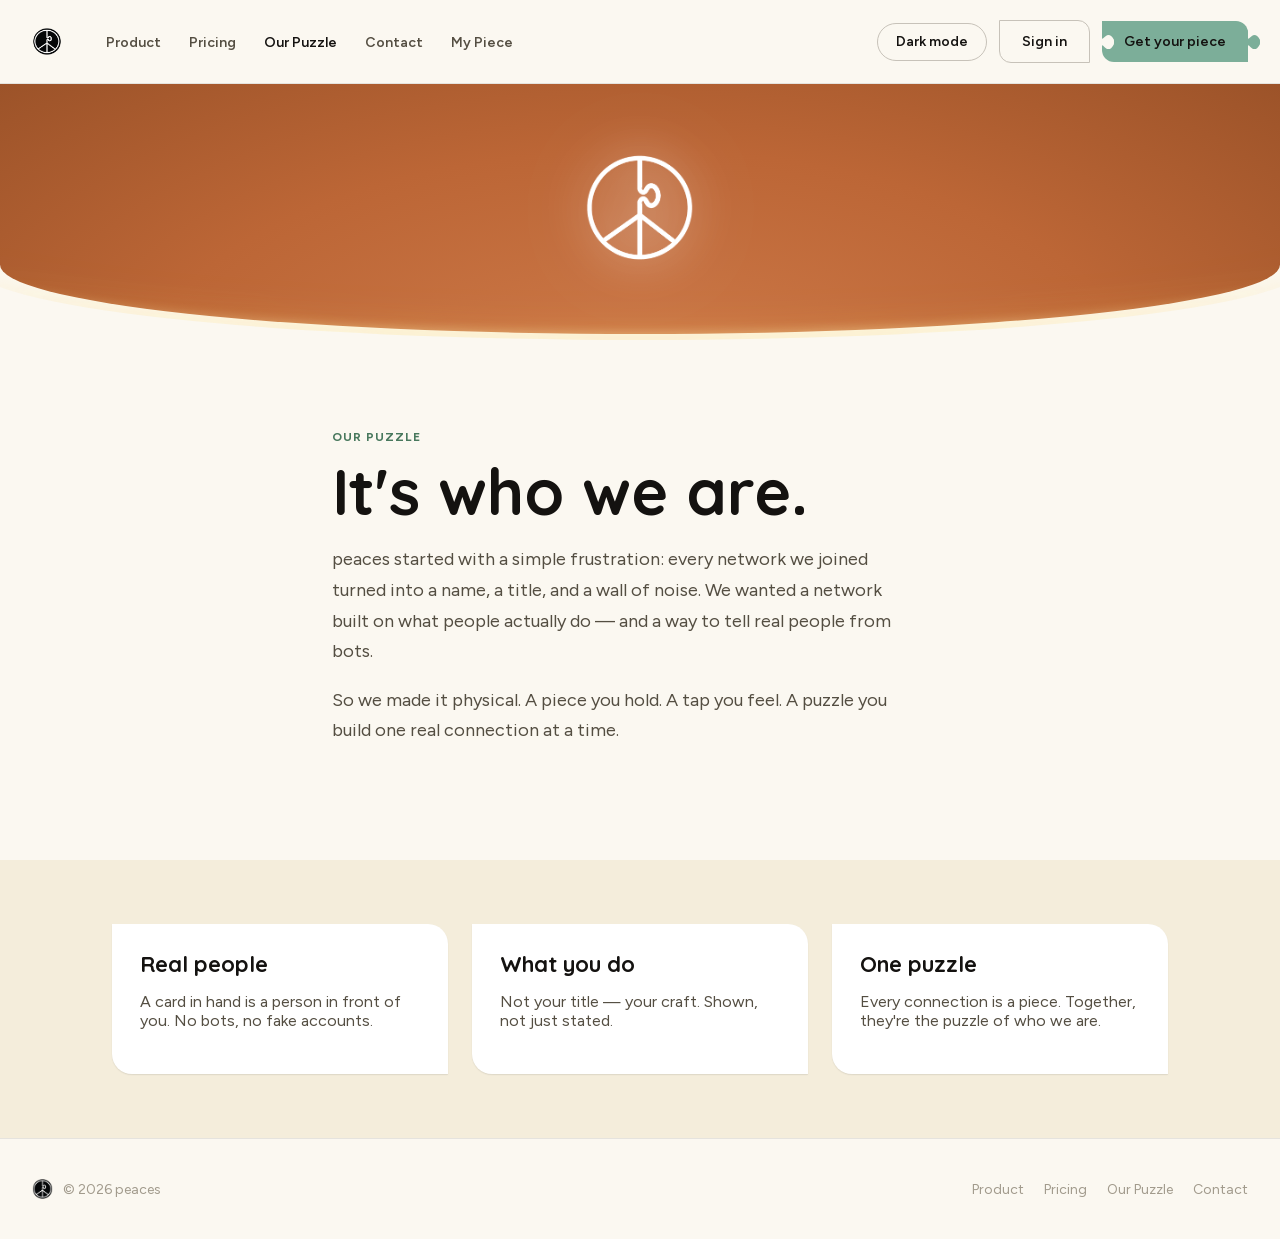
==== commit 7d3017e2: "Add files via upload" ====
--- a/about.html
+++ b/about.html
@@ -367,7 +367,7 @@
   </script>
 
   <script type="__bundler/manifest">
-{"3f82c12c-3e0b-4474-aa39-df5dfa98739e":{"mime":"image/png","compressed":false,"data":"iVBORw0KGgoAAAANSUhEUgAAAZ0AAAGHCAYAAABrko9fAAAQAElEQVR4Aeydf7AdxXXnex6Rnh7ZKjkV7L8URPwPYQuQZC/wT7wopuyKJW+ZUBHBMpEIJC4wLiNEKBZXJca7VcYUhZFSBlFOjJGCZS/aIrjWklNQOCLmH0TZIKCC+cdGhL9sUrGqEt7Tw3qz/Zl7R7rvvvtjpvv0TM/MuXX7zp2Z7tOnv93Tp8/p0z0zRj+KgCKgCCgCikBFCKjQqQhozUYRUAQUAUXAGBU62goUgWEE9FwRUASCIaBCJxi0SlgRUAQUAUVgGAEVOsOI6LkioAgoAorAMAJi5yp0xKBUQoqAIqAIKALTEFChMw0hva8IKAKKgCIghoAKHTEolVDdCEzLf35+/oL35uc3ExYX3t11an7+HsLiqfnHFhfmjw6F1J77huU0bT7kR1i0+cMHAb6m8a73FYG2IKBCpy01qeUwi4v/sZFOnE6dsHhWkGTC45zE/DxNzD8RjEkeTBLzJYJJzU5jzJVDwZ56f5fTtPmQH8HY/OGDAF+WV8vju7+yx0xQ9fh/dxflUaFk9NMiBFTotKgyu1IUOuLF+fkbeh1zpqG8aTvr1Cyd8xKdOJ06weKRd/r2bxO+yVrLZcZzj//kQcozIJRetuU8mpXblh8ha+PrVxGYgEB8t1ToxFcnytEAAggYOtn3Ft59anHhXTrdlI7YJOZbvY7Z0EmvH0jS4r/JBlu4K7Ny2/IjZBcX5tGQXu6ZCN/NNCMbR7+KQLQIqNCJtmq6xxgjdzSYfgf6Mh0qAoZONjXJp4xJ6HSNfoYRsLhY053pm+zAbTET0O/uAU81zxn9RISACp2IKqNrrGRCZuHdXX0t5leM3NFgTK8DVQHj1SCsIDLJbeDZN8+92Rfmu1QIeQGriT0RUKHjCaAmL44AnR0j737n1xMyjM57WgzzGcWJacyyCKzvC/MHlwkhOzeUpv/+vrLENL4i4IqACh1X5DRdIQSYk7Gmnj02vExnx8i73/mpkCmEYLBIPSFk54beO7Xm36kf5s7QPoPlqISLI9DimCp0Wly5dRXt1Kn/vDrXZpiTMZh5dD7GxP1JNjB3holzcWE+M8VRj3HzrNw1EQEVOk2stch4xjyD2aw3NzOfJunMP5jU7DQmUW3GNPKTaUGJrcfFhXd/xQBCBVAj6zFKplXoRFktTWDKGDoiOqT3Ts2+idms52HWDN6Vy6II2IGDHUCoACqKl8abhoAKnWkI6f1lCGDzR9AwAqYjMrZDMqrRmG58BgWQNcEtvLuH9tCNsmsppRBQoSOFZIvpZOazhXd3LVpbPzZ/[base64]/al5reRuHTvWsqdLpX51mJWVezuDB/FBOaujpnkOhPaAQY1GSmt/mjDHZCZ1eCvkatEAEVOhWCHUNWfWHzJhO/lh9eC2AP+h1E4OiPnjeu4Rfv/NsgKf0/GoErGeww6KE9jo6iV9uKgAqdttbsULl4uO1DngubTnqhPXrg781gWL1mzowKH//Yx4xrWLdu3Uiag/ny/2cn3hqqoU6eXsngh3ZJ++wkAh0stAqdhlS6K5s8zDzUPNyWxnobWvl97fU3zmgnd979RZOHQaFy82c/awZDlUAM5sv/37vwwjPC6cOXX3GGXwTS0b6mVSV/Nee1nvZJO2WXi5p50ewDI6BCJzDAdZFvo7DBdJV3yMNC5UObNp7RTvY++KDJQ134l8n31VdeOcMvAinXsnKBuW37ZzKhlAskcChDv0Fx1yfZfm8659OgOivNqgqd0pDFnYAJWjtiPMrI0XK63oZGf+loCXTAmK7yDrlJQsW3Ar735JOZUMoFEjiAB7gQfOlHmP7MnA/teTx/eqeJCKjQaWKtjeCZdRAIGyZo7e0rbWjcFxPZE08+lY3qGd3TsdLREhpXmAoYBhcCOBHQ/sAPHCvIvoosesLn1PxjtO8qMtQ8wiOgQic8xkFz6O8gsId1EDajRgkbTGV7H96XCRk6TUxk12//dDaqZ3Rvy6PfEgig/YEfOIInc0XgC84lyMQXNTU7ad8sMqW9x8egclQGARU6ZdAqHzdoisWFd3ex35Vh40UT/4cROJ1grsVgKrtz9+5MyMTPffM4ZK4IfMF5WAg1cV6IRaa0d+Yrm1cbynGOgAqdHIkGHbFzW4HzsjHJgzasNRF/cA1m3oFOjxE4naBqMfVU2KAQYl4Icxz1Uw83rrkma5mvXFyYP6qvVXDFsN50KnTqxb9U7pgW2EqkN2+TbCiVuMLIaDQIGjQaXIOZd6gwe82qIAKY46ifj2/dmpk4qbeCSf2iyaS+ktdsLC68u4fnQoakUqkCARU6VaAskId9uHqmtNTsFCAnToJ5A0bOzCOg0SBoVKMRhzkIwaPP/tAggKg36o96pD6DZCZONLkNk5uu7xEHNhhBFTrBoJUhjNfOojUlGJNEaUqjc2KkzLwBHRcmHKOfxiJA/[base64]/ta+bpZ55ZFmw9OH+H6T1+8Dtn8srzdSYeaULaCXN72QDl4X2GdhQTq8z1qIdbPDXSLqETD66FOGH0xSiMxW4mG5WZ2j6MVNtkQqODf+Qb3zCEn77xhrFaZBZ+fOwFc/+9XzkTbvvcLWbzR35/[base64]/tkaSu1SQio0JmEjuC9us1pmNGwtfPwCxZLjBSCho4z60QPH840GDrYD5z322J5tJUQOGGiywVRLoRiLC9aNet9dtx4k4lC80nNzvdOzR7FezRGvNrIUxRCp43ADpYpU+OtOm+vVW5Ow4yWb1Nj84/mi5BhZE4HmQsaOs5oGGwwI7kQynB95hmDOQ68YyrSdw8eNNu2bTO0T1P7J9mA96ju31ZNRajQCYzz4sK7e1DjTcXeaZgwMGVgRotlmxomxHEhxmT29IA2Y/QTDAEEEOY48F6080IIeYR9sAxLEMa8S/tkbpHdLjD/lkguHDXJvNuyxdnClJXccgRU6CzHQ+yM+Rv7kB81NbxgDdMFJgxMGSaCT242Y0IcF2I1mRWplDBxEEKDZrgYNCCED7tdXL9zR+0mNxZn6zxPmLaXU1WhkyMheMznbyzJShd7Mm/[base64]/2fxjMOAP60iFHA3xVGATReLxJeOg1MAnRJOAXRS0vSVXv0IMIBYXJg3aD9osXVwxGCqXq3HCp7EfEsFj1ztq9ARwJKJR1ORwwAePmg32L7rcBTA/ZZOCKcAOiV1CjDLPy08Q/tBi2WAgVbLgKPqYqL1MMii/Vedd5YfgufU/GPZf/3xQkCFjgd8TDTakeBRYycePcgUTsrczSe2bDFVazd0Mkw027Ia3G/[base64]/[base64]/9ZjbVPCUrVAVOgUQq0rgVGlOQ9jgAosrLKPTAjBoFEWgNAKY3X5w5Ei203XpxCUT1GduQ/CseTnrJ0ryHHf0MNyp0JmCa9aQstcSJGunRPW6zcrrKsxpTPbicYSwwQXWi2lNrAgUQIB2hqs9mg/tr0ASryiY2zBPV2xuW4/pXd/[base64]/[base64]/Nz2/uSr2NKmdnhU62Fsc2gFGg+Fyj4eIdw2SlD51RabFv492j5rRR6Oi1tiOAuQ1zcghzG88rpjbmX0PjmCbpU1n/EzqjSOl3Uuhk+yNl+6nJ1goCh4ZLA5albAzmNOzbtZrTpAul9BSBkgjQ/jG3oe2XTFooOvOvLG0oFNk5UrLWLM08hsesM4kGJ+yc0KGi2R/JCC/+DGlSY8809U4z+lEEziCAth9K8LCWJ7xzQbLhvVNrnjpToA796ZzQ+fUpeddoBE4okxoPFnumdahNalEVgUIIIHgyc/NVHy0Uv0wknAsKajxlyA7HvRLP2eGLbT/vlNDBU03aNRqTWgiBw1Y27JvGg9X2RqjlUwRcEcDcxhY6WANcaYxLh8YTfI4nNTtxaBrHQxuvd0bonDr1n1dLe6ohcELM4bD5IVvZtLHBaZkUgRAIYA0I4WBQyRxPYr7VJceCTggdHAeSNHlMsrFjUsPNUpImtNBweOcN/6WC0lEEuoAADgY8P9JlReN57fVw64QyfpfO6cx7eFovdEI4DvzsxFsmhEmNkRoaDiaDrCHqjyKgCJRCgOeHhaQsLyiVcErknTt3GJ77KdF8bq9/ryOOBa0XOu9lm+0lonuqhTCpIXAYqfm0Wk2rCCgCxrCQ9NChQ1OgKHebZRA894EFz5XMO5fjrHmxWy10sgk6O1EnWS0hJhbxUFOBI1lLSqvrCCB4eK6kccCkjmldmm5Oj3nntu9Y0Fqhk03MJanoluIIHCYW8wYiceTBUA81CSSVhiKwHAGeK0xtbIy7/[base64]/ZVWyvVAK7fuUOKVEZH53AyGPRHEagVAdbySGo8DExfeuW1QGVKNrx3arZVbxxtjdBhm5tU8JXTqM1ub/0c3fbQcHQOZzQ2elURqBoB6Tmeu+6+y2AZCVOO5LbetEEY6lVTnak6wxD5YVZLUrltbvBUQ22W4hWBo3M4UmgqHUXAHwFMbQ888IA/oT4FBqghXanTxLTm/[base64]/igCikAjEbjzjjsMA0gJ5nFM+tmJtyRIDdO4Mnt1y/DVBpw3TujMz89fgHopgS3ujd978kkJUgZ7sGo4IlAqEUWgVgR4jqVeAhd0fidJ9+BMVStYDpk3Tuj8hgV6sJyu/xl9SO0cjTqOPdiVF02nCCgCcSGAxULKoy3c/E6ytolrdxoldHAekNjqhnmcmz93i2EUYjw/eKqhjnuS0eSKgCIQGQJ4tEkJHuZ3wqzfSW5rmlNBo4SOlPPA948cMWxbIdHG2bUWdVyCltJQBGQQUCpSCCB4GFhK0Nv9l7slyKyk0TCngsYInf4LjbydBzIt57OfXVlxDlekRkEOWWsSRUARqAgBqSUQDHQDebNdyc4sFcHhnU0jhE5/suwe79JaAlLeamxxwyjIktSvIqAItBgBLBlSA8xQ3mxJOtMYF+qZmtpKqWx7K3AT750HGGVIeKtdt3270S1uSlWhRlYEGo0AA0yee99CMI8caLeC9X1rkC+LwdNHL3QkXaQZZfgiiv/+PV/6ki8ZTa8IKAINQ+DAo980n7rmGm+u8WZ74smnvOmMIHBP3yo04lY8l6IXOufMGBGz2se3bhXxVuMdHLhTGv0oAtIIKL3oEXjob/[base64]//Ae/S8A4vzP/ehIYISM2FD5EVOY1S6KDl2NJdaYPXV8I1ETWa7c69GNHErUZAC9dNBC6+6MJsQOpbel6twgDZl86y9HYuPFZtJ0qhI6HlMHrANXFZRTicfPF/3u2QSpMoAopAFxCQmuf9f4cPi8MVq7YTndDpS2dvLUfCeQCzmnqriT8LSlARaA0CzPMy3+tbIDYEFXcqqFXbGY9IdEJHQjqj5Ug4D9xy883jkdM7ioAioAhYBKTme0M4FdgO/gbLYlRfy1M8/GRajpXOvhxJaDnsraaLQH1rQtNLI8BomEHV3of3mTvv/mIWtm3/jGHxM8f8Gi8oJJ50/kpvNAI/feON0TdKXMWpQHpuJ8Z1O1EJHQktR8JFGueBT197bYnmolEbiEBjWEbQIGQQLOvWrTNMPGOOoZMisJ8gi585ck5gDQjxVq+ZMwgjBBB0GlPohjHKAFXCzMZ7vmSLnkS3S0E0QidbRSug5fzdN//Wu87uu/c+XZPjjaISkEAAYYGgQcggWFxoIowQQNCBngsNTTMdAQkzG3UsXUdoO9O5ry5GNEJHYs8gKotK84EP54FNl17sQ0LTKgLeCPCWSTQbhIU3sQEC0IMuFoGBy/[base64]//t/+ZIYTr++v+h++Hrl51EIHZOku3xLLvGg6ovZfGuhivTtzAOvJTR1tJCqS5g5HWzdWnW2rc2PtX2+L3xjQECbEAVJoJ+V4Kd2odOTvskGn8JI2KeffuYZHxY0rSLgjAAmrm3btjmnl0iIsMPdWoKW0jBG4kWP0rsUpCb5VLYspeYKql3opDPGe4Lrvq/ea3w+vA2Q0YkPDU2rCLgi8IktW0ReMOiaf54OV2sVPDkafkdcqDHX+1DBelNU2ymaj+3wvfvbonmNi2d5GHcr/HUJN2ns4L67D9x6yy3hC6s5KAIjENhx401RCJycNQQPPOXnenRH4H8ImCwlNi0eLIGvw9YgLdf/tQqd907Nekvdw0eOuJY9S4eniWo5GRT6UzECeKlJbEorzTY8qcbjj6qEtkNdyHqy1e8+XavQMSbxciBA9WRkZjw+Eu/E8Mi+O0m1pMsQoCPBfLLsYkQnPFcSc6URFakWViR2Ntl/YL8s74nxHuwbj09tQqfnQGDWe/BufFVPtrvhnRg+PGhaRcAFgd1/udslWaVpWMvz0iuvVZpn2zJjCcYj3/iGV7EYAHgRWJn4yjodCmoTOr4OBIwUUT1X4ln8yp/f9BfFI2tMRUAIAdou3mJC5IKSueLyywzedUEzaTnxG3f8qcGMP6KYhS9Ja522469N27F5Fy63WMSeA0F6tQ/BZ//phz7JDVoOq4e9iGhiRWAIgc0f+f2hKytPd+7csfJixFdu/cIXIuauGazd5fkyyEP/95BoQZMaTWy1CJ33FtZYgZOsdUWRCVgfeziujE8HeFOfa3k0XTsQYN++SSWh3bLrs6+3ZZ4HA6efvPSyWVyYPxNYb8YSgDyOxJGFivCNhiZBr4s0GOD67MtGHbBtkSB2te1QUIvQSRI/LcdH4FBpEpN70OlC0DIWR+CHzz47MfLzzz8/8X6ZmwgXBk7Dc5JoWocOftvwfhdp4RNga5YyRW58XASPj5kNwcMSESkgfKc4XPmoXOhgWktN8ilXhn33iWI0yuSea/6aThEYhwAaDB6V4+7TaYy7V+Y6E9MIl0lpcNdF+KANTYpX5h78q2NBGcRWxr31859febHElUe/9a0SsadETVNrcZoSJ8DtyoWO79oc9onyweGyyy73Sa5pFYGJCIzbukRqIpiRMhPTE5kYuPn4/gPek9gD5Mxdd981eNrR/+7Fvtyz/8F5Ss7Mmaw9deo/Kxc8lQsdW13OXhO+Dy4PLCqu5UG/isBYBHzMUph+0cZzjy+OnON+PDbDEjd+UHIxNFo9aaQ0HrzufJ/DEsVtXVTMoVhbfArm60Q1mHdiZtotdHq+4Ynz5p4vvnjM+Hw+etVVPsk1bUcQuGC91/IxgzaevzKAI+cS0GFWQ4iUpUUa5n+kBI/vc1iW/7bFv//er3gV6fDh73ulX5a4BhPbzDIGAp+c4+lA4LtIaueOnYFLGA15ZcQDASkTrJSwoShoX2XMaqQZDl/0dNvN6fEcosHl51AvQyQAABAASURBVHosjwD1WT5VLwXaZpNNbJUKHQuZs2nN12uDUR6qreVBv4rARAQwwdJeJkaq+OaX/uqvvXPE+YDlAt6ELIGj//wj+6tfVwR8NxlusomtMqGD15ox7qa1h/btMz6fRx72S++Tt6ZtHgIxtRfmAKQGTCwXkBCovq8TqaVFRJQpAwDmmF1ZOvDYY65JV6ar2MRWmdDpLQhdWd6iV3DXLBp3OB4PGS6kw9f1XBEYhwDthTmUcfervH7LzTeLZcf8zn333udND/dwbyIdJ+Azxwz+cu7r1XqxVSZ0fBaE+prWtm79ZMebtxbfBYFPbtki6m7swgPmMASgS9pxaTZderHxmVPI6fo+lzmdrh632vblU/aD3znok3xZ2iRNNi+7EPCkMqGTeiwI9X1nDiaFgBgKklZSMSGAVvDAAw/UxhIa+m2fC/OCQd85BUDxfS6h0eXga2KTdehIKnOdrkTo+C5AAlzXxsmDS+fhml7TdRsBOgbmVKpGgXaLm3OofCmXL+3jrxz3JdH59D4mNsD7l9df5yAR1i8u/sdGCULTaFQidHxUt0nbikwrHPfVtAYKGnwQuPOOO7JdyX1olE0r5d48KV9fYYrr7iT6UvfaTMfXxCaqbS7NVGJim6mmQt1Vt32PPOLF4lV/8FGv9JpYEUBTRuvw7aSLIslmnhKayLT8fDs86LPbAkcNbgj41rOPFWglx+799Epa468EFzq9XQjc3hDKAjQfUDFRSLmajodQ73QFATSekIIHF1p2h/btiIrWh0Q+r8uZd4qy3bp4vl6Sgg4dV1YBbnChc44xziqbr73yuj+5zlTy0Uw6gQAaD1uYMJgJUeBDhw4ZaU+1aXz6lsVnUDiNt67c991pQtLE5jv/XqTOggsdM2OchY4vmL6VafSjCIxAgJ2bfUeng2TRcHgZW9UCBx42XOq8FSLJNQgh4OPC/uaJE0JcGOMz/24KfsILHY/VrtNeijWpjCHNIJPy1XvtRwCNhwENgsKns0DYILx+fOwFU5cZWGKfuTH7gLW/IQiWcNsfb3OmxsJ5piKcCSxP6KwkLCcz/iyo0Om54CVrx2c//g5ea6y6HR9j8h2JSdLJOejdriOAoOBFaS8ce7G0dxuDIoQNwqtOHD/w/vO8s3/nnV960+g6gf/24Q95QeA7FXE282RDb8uys1ek/wUVOsbDBe+tt97yKut5573fK70mVgSKIsAKf7zb0HzYQQCBghYzmB6NiOt4pr399tuGuaHB+3X91+ekLuSX5+trWj3+6qvLCXqcLS6uDqrthBU6SeK82MhnPocHnlHoNNz1viIgiQBtjh0EEChoMYsL8yYPaERcx2MM85xkvj604NknvaaVQ4BBiSu1559/3jXpynRLM8799kpiK6/MrLwkeCU1zhLTZz7Hd5Wv0Y8ioAgURsBngFg4kw5E9JkSYF5HCqIkMc79tinwCSZ0fNbnwLfO54CCBkWgagQ0v7oQOP/8872yFlyoG3S9TjChMzOz5Kyi+S52+q8XXeRVeZpYEVAEFIGqEfCd15FcqPve/HwwbSeY0Ek8tsr2mRRjPicmm3nVDVfzUwQUgeYigAu9K/eSC3XTJHVWGqbxH0zoGOPuRPD2v/6rmfCZeEvncybCozcrQICXa2HqGA4VZF1LFj5zEbUwHHGmmzZu8uLO10p0JnMPJ7AzNMb8CSh0jLNd0EdiSyx2G4OVXlYExiLAw37n3V80q9fMmSsuv8zc/NnPrgjc+/jWrWbvw/uM4GK+sTzpjeYhgPu9D9e/+OU7PsnPpvVwAjtLZPS/IEKntyh0dIbTrrIodFqcSfd1PmcSOnpPGgEESCZMPvYxU2SwxOsA7ty926xbty4TPr7t/Ux5HP+o8HMELmAyH9fpF188JsXZeilCw3SCCB1z+hxne+DR554b5rHUua47KAWXRnZEAM3mw5dfYRAgjiSytL934YWZ8HGl4ZtObiW7LyeaPkfAx1rjs9Qkzz8/hnImCCJ0UmMuMI6fo0ePOqY05rrt253TakJFoCgCzNV83Go2Pm79g3khuDDNDV6r6v/Pfv7zqrLSfAoi4LM1kVSbhNVQzgRBhM7oxUUUY3r47sGD0yONibF58+Yxd/SyIiCDABoO8zUy1M5SwTRXh+CRcLNll4WzJdF/vgj44im2AWsgZ4IgQseY1Mm85gtW3Zsn+jY2TR83AggcNJxQXCJ4cDSocp5F0hwTCpcu0mXph2u5xTZgTY2zxcpM+IgLnd4OpYnTztJiYE0osN5SBFwQwA06hMAZ5gVHg/sfeGD4crBzX3OMz7qSYIVqAWGfpR+C2xI5eyBPqgJxofPrhTVOWg5M+iwK9fH4IG8NisA4BNDAcYMed1/6OhoPWpU03WF6VeQxnKeeF0Ng3e/8TrGIgWP1tzMTzUVc6PhMPvksChVFRYkpAn0EMHXt3Lmjf1bdAa0qtDv1Q/v2eRdITdreEI4ksOGSS0ZeL3KRQUuReEXi/IaHU9g4+tOFzriUY66nafK+MbemXvaxL+uq6KnwagQHBDB1+ZqgHLLNkuBOjdDLToR/oOu7MzHvCBJmS8n1EYjlPUdLxoh7Z4kLHR/PtboebqMfRWAEAmgakqPGEVlMvYTQmxrJIcL3jxxxSLU8yQXrg60fXJ5RB8981xvSdiVgS5LUWYkYl7+40DFGnslxzA9e93UzHKSl/xUBENj3yCMcRoXKriH0mFOSzvChr3/[base64]/6677+bgHXz2B/POvCMEYsFYWpkQFTqphyomKJk70iS1mKEQuO+r93qR3nzVR83TzzxjFhfmsyPnXgRtYjzN2PPN/nX+Ikyh40xgIOHm//6RgTP9GwIBnz3Y3jxxQowlH2ViFBPRCJ1RzBW9phOaRZHqerxi5cecVSzmyli4ET99+LDJ5zs4cs71lbHLXWHPN1enAgTW9ds/XS7DMbExrX3gvN8ec1cvSyHg4zYtNbigLD7KBOmHg6jQ8XGvO/7K8WHe9FwRaBwCt95yy0iex10fGXnCxd1/uXvC3dG3EDgIrNF3y1/VQV55zFxS+LpNu+Q5Kk3UQscYd/c69pwy+lEEGo4Ams2oIoy7PirupGs8J5jJJsUZvIcDgqTAwVQoVZZBPvV/fQhMy9lHmRhFW1TTGZVBFdf0IagCZc1jGgLTTGiYpabRKHIfMxnCZFrcvQ/vM9JeeI9YmtPy1ftxIICGK8OJuzIxKn9hoZOKLyQaxbReUwRiRGDaCv2LLrpIjG2EyY4bbxpJD4G0es1c9mbSkREcL7Kj9AfXn++YWpO5IADmLuliTiMsdBKnVxrwkMQMkvJWMwItyf6TW7YYzFNSxeGFh5lwufuLhgWfhA9ffoW4dpPzC//5fz12CgHRBaLCQsetIn7285+7JbSpppk0bBT9KgKVIDBt0SUeXyHMU+SbBx/Pu0kgPX7wOwb+J8XRe3EhIPFW2H6J1vePIgcxobO4+B+1mNammTREUFIiikBBBKa5NGOeuv9rXytILY5oDOyuvebqOJhRLnIEph4ZiEyNVEMEMaGTnD7nfTXwr1kqAlEh8M47v5zKz22fG+1WPTVhTRHuu9dvsWxNbLci21jeV5Sm/y7Wv4sJnVbUsBZCEagIgaZoO0xko51VBItmEykCPm+EHi6SmNBZmllyloSS6wiGC6jn9SGgOY9HAG3HZ+v68ZTl7jCPE8tIW65USqluBMSEjlmaqWVOR1dH192ENH9XBA4dOuSaNHg6vOx0Hic4zJ3MYKaTpdZCKwIRIIDZCvNVBKwsYwGB8/j+A8uu6YkUAtXS+cU7/[base64]/azQ+OHDHkGTCbdpDWUoghICh0xHhSQopApxHgVR0/[base64]/BJSCEALnn3++ECU5MmJCJ10ytQidX/zyHaMfRUARUAQUgZUIxOjBKCZ0Vha3misvvnismow0F0VAEVAEFAFvBKIQOixk8y5JxQQ0O0VAEVAEFIHyCEQhdMqzrSkUAUVAEVAEqkLACoqjUnlZWlKklI4ioAh0GwEtvTQCR3/0vDTJ2unJCZ2ZpZfrKM2bJ07Uka3mqQgoAopAcAR+9vOfO+fB+5KcEwdMKCZ0ZpZmfhWQz7Gkv/fkk2Pv6Q1FQBFQBLqKwEUXXRRl0Wdi4IrNCSviQ7NRBBQBRUARKInAr40RWxIThdAx+lEEFAFFQBFYgcDNn/3simt1XJibm4tP6KyamxPzbigL6s9OvFU2icZXBBSBHAE9thKBTRs3RVmuaDQd3nDoitBbb6nQccVO0ykCikA7Edh06cVCBUtPChHKyEQjdD561VUZQ/qjCCgCioAiYMxrr78RCQyJqGeytNB5LgxKk6n6uBVOpqx3FYFyCHzlq/eWS6CxFYExCLzzzi/H3Jl+efNVH50eqaYY0kLHuRjrfud3nNO+/vrrzmk1oSKQI/CLd/7NbNv+mfzU6Xj02R+a1WvmTBsX9TkBoolqQWDDpRsE800j1nQ8Xm+w4ZJLBEFSUopAOQQePfD3Zt26dUZq3dfHP/Yxc+fdXyzHRMnYGr3dCBw+ciSKAqZpIroGU1TTqev1Bm17yVEULa0jTGA3//DlV5gQrqm0S2ird2VHGlNExbzsssvFuEmSNF6hk3gsINr8kd8XA0kJKQJFEEC7+dCmjebVV14pEt0pDrR/78IL1dzmhF63Ex1/5bgzAB94/3nOaYcTJmkSr3ktGRY6w9wHPGfEGpBtpHyIAAAQAElEQVS8km4RAszdYPoKod2Mgwlz2xNPPjXutl5XBFYgwPzgios1XEjPOR2vpuPLnM9aHR9PjxrqUbOsCYGjP3refGLLFoPpq2oWrt/+afPxrVsjcoWtGgHNrygCvoNoScvR6tX/JV5Nx5c5n7U66jZdtDl3N96OG28yaByYvOpC4eizPzSY9HSep64aaEa+8QyiZReGgv4MP8KhlncNqNu0cC22iBzmNCb0v3vwYDSl2rZtm87zRFMb8THyi1++48zUp665xjntyoSJqJYD/RBC500Iu4St1uzhko40P3z2WQ4aFIFlCDCPgit0ndrNMob6J/CD1sXcEkKxf1kPikCGwIsvHsuOLj8XrF/vkmx0Go9lMKMJGjNS6IyLXOx6Ki4Zi+TLQ1wknsbpBgKYrzCnMY8Sc4mZW7p+5w4DvzHzqbxVi4CP55rP4H24lCGWwQQQOsZZ0/Gd/GKS2Oin8wgwCYv5KiZz2qRKwUsJfuF7Ujy91x0EaBMxlNYKCPG3B1iaskXz9en22TMolhW8sogqtaIIYKbCXMVEvbzmW5QLt3jwC9+sHXKjoKnagoDv4MN38D6Io69H8iCt/L+40PF9w9x1f3JdzlvpI6aK0ok0QSsQyOdumt4GWDuE0wMCtBUVo4UojcC/eOwl6bPsZBSjvh7Jo2iKC53eG+bc3ex8XzyktvFR1dzua2gHsc/dlKkBtB6cH1565bUyyTRuSxDwcSLwWXayEr506pYIK9NMvyIudHpZJs7OBL4vHtIXuvVqoAu/mCFYbIl20MbyXnH5ZWbvw/vaWDQt0wQE3jzhvurEZ7f+FSwl7v34CloDFwIJHT8PNh8/c53XGajdFv+lM2YOJJYJ11BQ37l7d/a6BTW3hUI4Pro+O51L7tYfwnMNtMMIHc8N4nz8zH1cDQFEQ/wI4CxAZ1yI0xZEohPCrboFRdEiTEEAU/GUKBNvSzoRWOEg7rkG85YuB+Fwzmln8xqc+PiZt33kCz5dDbjEY05rurOAS/3RrvXlcC7INSuNz84qPp6/o1D6jTULXv34KJpcCyJ0fD0e/utFF8Gbc6Bzck6sCaNEAHMaK/jpfEMyeNvtt3uRJ730wz/IEBig6Q1e0//tQAATqs+AqoTnbxHATiTJb4nuLp1nGkTo9Ik/1z+WPnzgvN8unWYwgc7rDKLR7P94IzLCr8Kc9sg3vmHuv/crXoChpT99+LAJKXjomFTweFVTlIl9XKUp0I07/pSDSEiM37z8JCYCCh0/phkxTmJ80j0f749JdPVetQigsfICtNC54rjy0zfeMJIPLYLHpw1PKzOCB1MjHnzT4ur9ZiBw/NVXnRmVXp+z5DkvP6kg4YSOJ9M+r1tl4nVSofVe3Aig3TCSx5QUmtP7v/Y1c+jgt80H158vnhVa09PPPCNONyeIqREPPhbG5tf02FwEDjz2mDPzsutzDJtyBnEioIDBhM5pY7yY/sD7zzM+H0bJPuk1bT0IIHDQbhjJh+QA89cLx140t33ulpDZmM0f+X1DPuQXKiMWxrK5aSj6SrcaBFgU7JoTZl3XtKPSrZqb8+q/R9HMrwUTOr47E/Cw5ky6HH1UVZf8NI0/AozYETj+lCZTwJz2+P4Dxnch8uRczt4lH/Ij37NXZf+xuem27Z8xTEbLUlZqVSBQbJA8npPzznv/+Jul74TZiSBnI5jQIYPEU9vxsYn7qKrwrqE6BNBu6DAZsYfO9fGD38nMab7OKmX5JD/MeDgrSNvfc14wK39iyxZ9OVwOSIOOPs5PtKeLL7pQsrTBtByYDCp0Uk+h4zOvg6rqO3oAIA1hEcAVGu2GDjNkTgxgFhfmzbXXXB0ym6m0cVb4wZEjho5iamSHCLR75sJYZKhajwOANSXxMSdLz+ekSdpcoWNmlryY/28f/pBXE3j0W9/ySq+JSyNQKgHeV01xhS5VsCmR0Xp+fOyFoG7V7EenuxhMqYhIbjNA8GFFej5n9epFr357WlmCajq9RaLpyWlMjLuPR5HPBCx2bh3tjUO3vutooKy9wfsqJBe0HbzH0C5C5uNKm3kezG2u6aelA199TcI0lOq//93/810vJnwX0y/PPD0ealFonk9QoUMmvvM6vqtsj/7zj2BDQwQIMACo0hWatTK+DikhYUPjQSD+5KWXg5rbeE2C72g6JA6tpz2hgKyzYnAwIcrEWzin0I4mRip3M6iWAyvBhU7qOa/DQwmjrsHn3RSueWq6lQjwbhjMPT6265VUR19BuwntCj06Z7erTAIfOnTILXHBVJjbEPgFo2u0ihA49uIxr5w+8Yd/6JV+OHHo+RzyCy50fOd1YBJpztElVNHJufDVpTS4QvNuGJ8RXRG8cBZgZ4GYtZtx5cCU/Pbbbwed5+FZQPDgLTiOD71eLQI/+Md/9Mrwg7/[base64]/frUPpPX3stB+fAw4UN1ZmAJhyLALgi1FkJz4r4sREFbmBSYEU/JigBco0ggXBFyLLuKATDOHhQd2ioIegrzZUIPPtPP1x5scQV6QWhJqnGtEYRKxE6ZGRM6qW6Mcnq+9D52lB75YjoNwJW8ISqyhUacxMmBdpCBEWvlAWELE4Gvs/AJKbRUBk8TIqj92QQAGsfSrQHn/TDaX2nQIbpTTqvTOicFpik2rr1k5PKMvWerw11agYdi8BE9LZt2wwj5ZBFp6NlASXmppD5NIE2uxjIm1bOlhyLAOY2zD9nr+o/SQR8TZkh5vkkpkCKYlSZ0Om/6uB4UcZGxfM1sWFD1YdpFLLlrmFOwxWaieiQ5rR87oYRPgsoy3HZzthoebiGs1t2qBIyiODlcL6dYyj+ptCN/jamTB8mb71F9h1QiUm/158C8WGrcNrKhE6fo8f6R6cDD9x127c7pc0T7T+wP/+rRwcEMKdV5QrNKn1pM4JDkaNMgot46JfD0Tnqy+Fkq19CkEs/E1W5SudIVip0JExs93zpSznvTscfPvusUzpNZAzmNBYWhsYC8xGr89WcNhnp/OVwaISTY7rfZdNctFq0W3cqmjJH4KF9+/K/TkccaZwSTki0as2C13z7BNIjb1UqdCRMbHREPjZNzEF1r8YeWRMRX8QkiSs05rSQbNJ5MneD+QitNmRebaENTrwmIURnlGOEWVpfDpej4X7kOQJLVwo8HzjSuKYfla5q0xo8VCp0yNAGLxObTW98bZp/982/hYyGAgig3WDfR1gXiO4cBWcBzGk6d+MGIZ0R3n1uqaenov4xt9EepsfWGKMQ8N3cU/plbfBYtWmNPCsXOhImNt/3RzBRytwEAGgYjQDmFNxnQ2s35M4oHa8stFjONbghAH5oioyI3ShMT0V7oF1Mj1k2RvvjP/T1r3sVcueOnV7pRyWu2rQGD5ULHQkTGyYF31XaN39O1gMEMNsSmOzEnIL7bMgy0Tkyd8MonToNmVdXaKMpsniWebFQZaZdYG5lYBIqj7bRxaSPtuhaLp4V6tY1/ch0idlfpddazkPlQifLOE32ZEePnw2XXOKR2mRrS+hcvYi0MDHeSphRfB6QIrDghchchAqbImiViwOmzIuhQZZLWTw27QMvRjZ2LZ6quzF9Tfq3fv7z4uBVuSB0kPlahI6ESudrYgOE46++yqFoaH08RmN4K4UuKKNwXy/E0Dy2gf4nt2wxYB2yLHfdfZdRjWcywpjyMelPjjX57uWXXT45Qum76cnZ2d+s1GstZ3Em/1PlEZUOrwmfPBnNsR+VDw22otAHxmSdBm6xbHfvg2eRtCxqZBTO/EOR+BrHHQGeEbD2NUVP4oDOFI1HrQbjUfI15eOtK25aM8bbocs4fmoROvC6lKTehWaRFBUCPdfwnSeecE3ainR4I9Fp+LhyFgGCETfzNyxqLBJf48ghwIaheLb5PisjOepfxCSLg4EO4vqA9A9YDxDM/VOnw7Y/3uaUbmKimSXv/nci/Qk3axM6fdXuxATeCt36xB/+YaF44yKh7Yy71/br7LGFN1LocjK3wIibkXfovJT+aATQLHlNAq7po2P4X8XBgM1fMSf5U2sHBd+5HFCQH6ilx6t6jQH8D4fahA6MpKnxlrbYrY3np2tbutMp4H3kOwKbBjseN5hA8U6bFlfvV4MArukMAkLlRptiE1gWQobKoyl0MTmChw+/PD8+6UemFXDkGkm34MVahc6SgF2R0fNkm/V0JNB26Iinx2x2DEwfmEDYygbvo5ClwZyG6y4m0JD5KO1yCPC8MAgIuZ6HtsWCYky35bhrV+w77rjDq0CYQ+Wfn/SkhCOXT8FqFTqs2fF1KKDwvrtPQ8N3sg8aMQdGnlWtvaFDU3NazK3BGCamGRQwOAjFKaZbNGoGO6HyiJUugzuErw9/X/qrv/ZJPjptkjyFI9fom9VcrVXoUEQJhwJGb74PD2ow6jA8tS0w4mTk6fsQTMMlX3tDhzYtrt6vFwFy57lhcEC9cR4i0OZwVOmCJSHHj7Iyv5WfuxyZewvyHCWnvddIupRnME3tQkfKoUBiiwhfdXgQ2Bj+M8LEFZoRZ2h+cIU+8Og3Q2ej9AMgQL0FmTsY4JV5HgY/A5da+3ffI494l+3Pb/oLbxojCDxXpwNBzk/tQqfHSOotfRkV+Go7jMpwcezx1OxftDZGmKFdobE7qyt0s9sK3DN3QD3i/MG5dODZYvCD2YnBkDT9WOhhxvbVcqgDeY81i5CA45al4v2NQuismj31mDHpyWWlcTjBVOCQbFmSKhZILsswwEm+lU0A0stIYpbBDRczzbIbetJIBKhHtiaiXkMVgA4Zt+pQ9Oumu/svd3uzEGLLG8vUidVzc7aftf9q/kYhdLKJLTvBJYGFrycbPDAa49i0wCiLidvQW9kwEsMcg1mmaRgpv9MRoF4lnqNxOTF/unrNnEEbHxenidd5/iibL+8Sy0CGeZBYnjJM0/U8CqED86eXzD1G4CPhycZorElmNswV2MurcBbAhInXE+YYgepSEuUQqCw2uxgwsGBCO1Sm+S4GoehXTXfnzh3eWYI5Gqc3oWUE0pOr1yx4T2EsI+lxEo3QwX3aJGa/R1myW2LRcgAAEABJREFUpFQYk9rZicfPfV+9N9uTzINEJUkZLeIKjb08ZIa5doMJE4xD5qW040CAgcXThw+bkFoPAzycXfD4iqPUblxgHWHeyi11LxXzo2DeOxP9fSyzJomSdCcWjdChCMmSEbE5SkzC0YC+f+SIifmDdsNoEV5D8sloF1t/oAciJOtKWwABtJ6Quxjg7MKCZQZQAuxWTgK+EZ6+Gd93772+JEamP13zDgTDTIkLneEMypyvmps7auM/Z4P3V2J0hvaA6cqbGWEC8MTICv6ESS8jh3ZDZ8Nod9kNPekcAuxigOknZMEZQDXJrJ1jIbHUAi2H/fFymmJHaz3KrEhiBP0JRSV0KE6SGrG5HUboxvNz6xe+4ElBNjkPJa7QEiOrSZzxEDB3Q2czKZ7e6w4CaLqLC/NB39GD9ygDqqagyr6NEpaGILsPWBCl5sotKbFvdEJHStth3uG+e+/zBgrVHzOWNyEBAvDBQylAaiIJnAXUFXoiRCVvtis683q0kVClYkCFd1vs8zzwx76NvjhgTWCdoS+dFekj1HLgMTqhA1NS2s6mSy8WGZVhxsIdEt7qCORdxWsIcnManUod5dQ8m4MAbUTChD2pxOxiwHzJpDh13pPYeYBnLpQ1IUYth/qKUuhIaTsU8E7PnV6hQZBwh4RO2YD6jiu0hP//pLwZuao5bRJCem8YARwMQr4cDrMV8zyY25jHHM6/znOsDmhkvjw88MADviRGp49Uy4HZXOjwP6ogpe1gZpNwoeYBQABUBRIjPLQbCfV9Gs9MEDNyBatpcfW+IjCIAJPfmGIZtAxel/xP586yADR+SbqutHg2sX64ps/TMW/KPFl+LnmMVcuhjNEKHUltR8KFGrAQANhx+R8yMIpihBdau8HRgonhUA0/[base64]/[base64]/8jYiZjfkd3JrLNHbisquuhG14Uvlp4Iwy0W66Zk6bhIveqx4BTEnM87DyPlTuDN5wq+b5kswD92hoS9Dcv/+ABJnRNNJkV0w7SY9msne1EUIHVnvvg0hP8t838BBgV/WlQ3o8WYruRv3SK68Z7NAIK9KGDIcOHTKMMkPmobQVgaII8Myx8p6BUNE0ZeOhjfB88ZyVTTsqPnTQokbdK3sNiwNOFmXTFYwfzVtBi/DbGKGTSXErzYsUqkgc7KrYV4vEnRaHCUZGRJPioaJfcfllk6KI3KNMrL1R7UYETiUijAADIQSPhEPPONZ4zjBfj7tf5Doa011331UkaqE4wbzVbO5Jam4wUz/xRGiM0AGy1XNzvG9H5NUH0MO+ihmK/76BERENdZgOwgj3TikVfZh+fs5DzMNMmfJrelQEYkQgEzyHD4vsiziufJivGejhrDMuzqTrmOqwYkyKU+Qe/Qtzqmh6ReKXjZOY9Hv9pSVlk9YWv1FCB5SsVBd59QG0CJihOEqE64deV0ujRxih9kvQH0cD1Z2FnjzM4+LodUUgNgSYbww9z4OzTlnBw3IIqWf21s9/3oSzOqQnfy1o/amqfTRO6PSkerpXCiAaBJ22BD1GRrljAQIntHYDzy1yhaY4GjqGAPM8tOGQxUbwYHEokgfxMJcXiTstDloO5ZsWz/V+2hAX6eHyNU7oUIBVs6estpOKOBVAjxEX5in++wYED5OZoQUO/LLliLpC+9aYpq8bAdowJiipwd+o8mBxYCA46l5+DY2IePm57xGPPV8aE9KfmJ2bs/3ghBiR3mqk0JF2KqBuME9JrN+BVsjA6Im5G/gN6A0TsghKWxFYgQAWBwZ/[base64]/GDmY5deRnw1ZK9ZKgLRIMDuIWj7dT6P08DAOjL4rE6LX/5+evI3Zk+J93Pl+fBP0Qqhw+sPUsENQYGVEUvQDfrIZETAg465G8x8I27rJUWgkwig7eOCzPMRGwB4k2IdCclXG8xqOT6tEDoUpmdmM2Jb5ECTho7Gwf/QgVEco6VDB79tEHih81P6ikDTEOC54PngOeF5iYF/zPBhHQeMaYtZzfQ/rRE6lEfamw2aaBzMrfA/VGChJ/bg0KOlZfzriSLQUAR4Tnhe6maf55Y5p7B8tMesluPUKqGDN5stmPgqXeZWGNFY2uJf6D6+/0DA/ZnEWVaCikDtCDB/ghm6Lo0HgcNzGxqIJE2ubrq32jBGrRI6FG71mnP3oI7yXzIwokFASNKE1tYtW9ScBhAaFIGSCGBuY54Hc1vJpOOiF7qOoHvk4X0VPLfp3iYvAh0HZuuEDgXte3mc4L9kQPBI0oMWi9RYoMZ/DYqAIlAOAQQP5jYm88uldI+NaQ9Ny51CkZTpcTuAbvQi0HGlbKXQQR1Nst0KxhXb/XqIxs0CtcFtOdy505SKQDcRYDI/xLM5jCZ5VCBwTpoAy0CGy1LXeSuFDmCilkq7UUOXxh1iiw40Ht7jQR6Tgt5TBBSB0QjwbDLPM/qu/1Wee/LwpzSFQprsYhnIlFiNvT3TWM4LMB7CjZpsGelgS8a2y7lU4D0ebL8+6g2kUnkoHUWgzQjc/8ADQYpXjYZjWU/M/v5mxvaknd9WCx2qbNXswtXGpGLv3oEmAVsytl3+Swa2Xx9+A6kkfaWlCLQPgV6JsBTw/PTO5H5xVKhEwzHp8aZv5lkE9dYLHeZ3rH10cxEwysZB40HlltZ42H4djacsPxpfEegqAnsf3mewFEiXH49VHBWk6a6kZwfGdh4n669W3mzVldYLHWqrZx9Nb+e/dEDwhNguhxHb6jVzRh0MpGtM6bUJAUzRvJjtzt27xYuFhhPCY3UUo2xz0+unRt1t17VOCB2qbPWac/cYay/lv3Rguxwa6AS6zrdwMFCXamf4NGGLEeC5WLduncEyIF1MnudqNBxr/E/Nl9uwe3TROuiM0AGQnr00FX0NAnQJNFAmG/kvHXCpxl4tTVfpKQJNReC1198wki9fG8ShOpOasePg9Ht9hyfTlU+nhA720lWzp+z8TiruWECDYbIxxBwPtLFXf/jyKwzmBM41KAKNR8CxAAzAPrRpo5F6+dogGwicqkxqVsc53l/IPshC6/93SuhQmwienmNBGMHDHE8Id2p45yH7xJYtOs8DGBo6hwADLgZeDMCkC48zECa1CgVOtgA064+kCxM5vc4JHeojm7BLk2BbTIRyp4Z3BA/[base64]/9MprJpSzAPzzPGJSq1TDsQPc1WvODWbWp1xNCJ0XOlTSqt5WOUFcqaFP4IVPTFTyP0T47sGDRs1tIZBVmlUigLMAu3FccfllwbJFw+F5rFTgGPNcf4AbrFxNIaxCx9YUHiSrMldqI/4OHks+++JcwEQl9uPsQoAfzG0slsMGzsMbIAslqQgEQ4DdNzAXsxtHqEwwdeNdyvMYKo+VdNPjq7KB7co7XbzSTqHjUJMIHjNzOsjmoIPsYD/GwYDR1uB1yf84GSB8nnjyKUmySksRCIIAczdsZYOZGHNxkEwsUQZ8mLqrFzinNmf9i+VBv8ao0BloBZkL48xSsMWjeVY4GGBPzs9DHa/f/mmDqSIUfaWrCPgigFbO3E2IrWwGeUPgMOAbvBb+f3rydJpcrQJnOdIqdJbjYaoSPNiTFxfmg3m25cXCVMHGoar15Ih09hhVwVl3wxwkWnloxuoSOCxCn5ubezN0+ZpGX4XOiBqrSvCQNer+4we/w9+gAa0H91NMGUEzUuKKwAQEmGtE2LDuhjnICVG9bzF/w8CuDg0HgZP1I96laB8BFTpj6jRrMAF3LRjM9tprrja8Zjekdxv5YS/HlIHmg9mNDoDrGhSB0AjwvhvaHXONoYUN7tA8TwzoQpdrJf30pAqclagMXolK6AwyFsP/bBFXav6sCl6Y3MS7LbSTQV4WzG50AAgf1X5yVPQojQBmXTTsEO+7GeYV5xxMaSzI5nkavh/+XAVOEYxV6ExBqUrBAys4Gfz42AvB53rIi4DwQfthJKqaD4ho8EWAdkR7QrPBrIuG7UtzWvpPXXONwRW6elNazpkKnByJaUcVOtMQsverFjw2S4Np4IVjL/K3ksBIFM0Hb6JKMtRMCiLQrGistaEd0Z6q4vy67dvNoYPfNvVoN5RSBQ4oFA0qdAoiheBJUvMHxtgGVjCNb7RNl15sqjK35bziTYQ5BLNIfk2PisA0BGgv+VqbaXGl7ufmtAOPflOKpAMd2x/[base64]/0OQ4HTAwzQayaT2i046Sfazass2HLmqq5RNPH3MwArOq8l+eX7aW2MRuALr+hZwUQUKFTAKRRUWhwp9NkozW1Bd2dejhvRneM8ngPCB47w/dDnzNBjOZDx8Nol44odJ6NpN8iphlkoOniIIBmE3qdzSjoWECNVyfm5lH3q7uGwNG91HzwVqHjgR5bXKzKdqdOKxU8sIzWg8dOHVoP+dPxMNqlI8KuzzUN7UKAQQXaLYMMNN06Soc5mV0FWEBdR/6DeSYm/R7Pu+6lNohK+f8qdMpjtiwFDZCGaBKzf9mNik7QelgQx8NZUZYrsmH0y2Qyo2FGxSsi6IXGIED9MYigPhlU1Mn4/V/[base64]/PqNefuqROXtuWtQke4RutYRDpcBLx7ED51mtwGecL5IBdAmG4YWQ/ej+l/23kBfwYCaDTUCwOEustMO2X3DUzFOMrUzU8v/7S3cefc3GO9c/2VQkCFjhSSA3QGFpFW7mAwwEZmD8fkxkM9eL3O/5huGFmzep2RtmpAYWsj12gwdyJswD9sjuWoY0rDNMzuG+VShoydHrfztBfgoRoyl67SVqETqOZpsLbhbrbkn7Ohti8mNx5q1jfUaXIbBoDV64y0cw2I+QQVQsMolT9HyDA/kwuZXKPB3FmeWpgUtENMwHGZ0vpltfOyPLfM0/av6MHIQqBCRxbPZdRouHZ0aQVPunfZjRpOWN+AyQ27eQ3ZT82S+YRBIYQmhCloakKNYNAWwcq2NYOQYX4mJiEzWEW0P9ohJuB4TGk5hz2HAZ7b/Ioe5RFQoSOP6QqKdiJyV5os/ZGpcLPQFUz0L2A3Z2EpZo3+pSgPaEKYguhICYzcGcHTwXZ5QSqaDBiAB4IZbNAWwSrKiuwzRXvL2t29X+lfiemQnmQzX/ucqsNABdWiQqcCkMlidvY3n2KvJit4ap3ngRcWluIhhHkDMwfmDq7HHBi5M4Kng2VBKp0tHS/hiSefykb7bRJGCBYCJkfKSHkJaDJgAB4I5pjrDN4QNrQz2hvtjmtxhd78TTYPGxdjreVGhU6FVXtmniepZyHpcFExb2DmwNzBAtPh+7Gf0/EShoURGgDmJgIdd+zlgE8CfCNYCAgWAiZHyhh7GYb5w4yWr7WhnQ3fj+M83Wu1m41qTqu2NlToVIu3oYGvnp27Af9/q/WcrDj7sdmxwJQRaVM0n7EFsTfQADA3Eei46cTzgNYwGBBKw8GScP4ef/[base64]/RPjDP4pofOyJpar5sNcvNWBti57XN/KnQiaB2reDZhfeMZeWEDVF9WbSHqQSTibzpLaqiKjMFEWAQQntg/Rfto2CyGqOlx83M6U2zc3P31MiEZt1HQIVOH4i6D3jPrJpd2Mj26XXzMip/TCa56Y0Oh45nVDy91k4EMLXibIIJjUEI7aEZJU33rpo9tRmrQjP4bT+XKnQiqmPUfrZPZ5IzJieDYYjocOh46IBUAA2j055zBhYIGhxMMLVicm1Q6U5gPcisCMlv/apBfJu286pCJ8IaZpLTjs4uiFXrGYRsUABhfsPOP3hf/zcPAeqRAQUDCwQNDibNKgXazcJGrAfN4rsb3KrQibSec62H0ZplMbq5HsvTii/mN+z8aD90XJhkVkTSC9EhwEABV2e0GoQN9Rgdk4UYSo/zvKh2Uwis2iKp0KkN+mIZM1pbZed6rLktHg+3Kayj/dBxYZLBNENnhqkG19opSfV2RQgwIMDNOaufw4cNOwag1VSUvXg2Pc+0c1W7EUdWnqAKHXlMxSmi9TB6wwPHCp/at9EpU0BMM3RmmGpwrWX/LQRQGRoaVwYBNBoGAGgzDAiuveZqQ/3IUK+NynOnU/O76plWG/6lM1ahUxqy+hLggWOFD+t6brfCJ5rdDMogwv5bCCA6PsxwmHVUCJVBsHhctBnwzQUNpk8GAMUpRB3zBA43rLuZm5t7MwJOlYWCCKjQKQhUTNGs4NmzavbUBSaSPdxcscEMh1lnUAjRQSKE6DBd6XY1HbhhMkOYI9TRZsC3RYImq1pMaausyRmHm+yC/jQKARU6jaqus8xmJjf2cJs5vclerfVFcTZ/kS9CiA4SIUSHSceJEMIpQSSDlhEBFwI4EcANkxk4tqyoWXHw5sxNabT/7KL+NA4BFTqNq7LlDPdMbnObMTXYOxO93Oz9xn0RQjgl0KkSEEIERvWExhXIgWG0PsqKgKHsTP6DBbgQHEg2LEnPK401bGpKa1jVjWBXhc4IUJp4CVODtW9fENvu1dJYIoQIjOoJdL4ETEp0yAQ66DxI5x+CHl59Ob+5YKE8lIuA1kdZETCUvQWT/0VhPEF7tuZk9UorilgD4qnQaUAllWGR3atX2fke7N5NdTYoU948LiYlOmQCHXQe6LTzQIc+GPK0VRwRKoN548WX84VXX85vLlgoTxV8xZlHetK23dsZRNGew/Ko1KtGQIVO1YhXkB/2blxIuyh8JsFLhz4Y8k5/[base64]/O3ZCZ3kx6uy2Fmt4sCPotikCamdBoP6vXnLuL9lQ0pcbrBgIqdLpRz6VLmZnerN0d0xumEdV+SkPYoQSp1YrTvWbm9CYraDITGu2nQwBoUUsgoEKnBFhdjYpp5Iz2k5o/szjo3I8Foetf5mp6jgHnvs8Km13sAzgNE72vCKjQ0TZQGAFGr0wEW+2nN/eTmd/SRr1UrnBhNeIYBKjv9PZVswu/xVwN7WFMRL2sCIxEQIXOSFj04jQEsNXb0e0eGzYyWWxMutem0fkfC0L7vqkdWKS3U8/Utw3q7ty+Sq6sRCp0hqHW89II9AXQLqsBXUDHZAXQ7TbYjqo0KU0QDQIrBQ31HA17ykhjEVCh09iqi5NxOiZGwjb0NCA7B5TZ/uNkV7k6g0B6MqsnW1+Yzqg/G/ZQn2ei6B9FQAABFToCICqJ0QjQYWHzz2z/a+aS3gLU1JrhUtWCRkNW8dX0OHvxJan5Aytg3pfV09zcY8zdDTGip4qAGAIqdMSgVELTEJid/c2nbOdmzXDnbmQ0jeeTScx+m07ngiwI4b8I+3Rvmiz9EfjbutiYbYc0N3c0fN6agyLQQ0CFTg8H/a0YAUbTaEGrZ+duYC6ITpDO0M4FWU3IqEu2TH08hyYDruCLkLFh16wV/uAvk4VSUQTKIdAaoVOu2Bo7NgToBOkM6RStENpsQ4LZxwqh202mDTFKj43rqPixgjrdm2mP2SLNucRiuBlNBlzBNypulZnOIqBCp7NVH3/Bs0Wp7IqQaUPnbrSdaMKqdzpWRvDGGNvRmo6Z5lLmw85oMOABLjZYQX3urkx7XP1fXrbY6FcRiBIBFTpRVosyNQ4BVr3TsTKC73W0cxfYY0LnixmpJ4zSvokupYM2zftkfFuBmu6lPJnGd0Z7ORfhe0aDAY/x5dM7ikB8CKjQia9OlCMHBOh8MSP1hNG5u6wgYuRPB42ZKTPVZZ23SW+nIydkLsI9bYkOPrSAsnmYLJAv+RPQ2uCLYHnOeLUmRviG/12UJ9P4VHtxaBWaJEYEVOjEWCvKkzgCdNwE26HvoSMnZC7Ca+Zs5044l46+3+ln8yHZfzQoBELRQPyzwuMsHXutn8/cZvIlfwJaG3wRxAutBBWBCBGoW+hECImypAicRQANCoFQNBD/bGr9pwgoAsMIqNAZRkTPFQFFQBFQBIIhoEInGLRKWBFwRECTKQItRkCFTosrV4umCCgCikBsCKjQia1GlB9FQBFQBFqMgKPQaTEiWjRFQBFQBBSBYAio0AkGrRJWBBQBRUARGEbg/wMAAP//9RJKBQAAAAZJREFUAwDWW/UcqH4FzQAAAABJRU5ErkJggg=="},"61ed83c5-b4bb-48de-bc02-d51f999eb2ae":{"mime":"image/png","compressed":false,"data":"[base64]/zlN6vyl78/mTVj9E8RUAQUAUVAEagIARU6FQGt1SgCioAioAgYo0JH7wJFYBQBPVYEFAFvCKjQ8QatElYEFAFFQBEYRUCFzigieqwIKAKKgCIwioDYsQodMSiVkCKgCCgCisA0BFToTENIrysCioAioAiIIaBCRwxKJVQ3AtPqn5ubu/xjc3PrSbMrVu5YPjf3XdLs8rnnZ1fMHRpJsT12TYtp2nqojzRr64cPEnxN412vKwJtQUCFTlt6UtthZmf/dC2DOIM6afaiIEmEx7nY/EMUm78jGRM/GcfmYZKJzFYL340jyR46fxbTtPVQH4n64YMEX5ZXeJy334mg6vO/cgftUaHk3A9KICAEVOgE1BnKSj4EGIhn5+bu7A/MiYbygR2sYzNz7jCDOIM6yVJLB337sxGfVZbLhOc+//GTtOecFZa0b3bFyiOzVpAm7bbtR8ja/PpRBCYgEN4lFTrh9YlyNIQAAoZB9mMrVr4y2x90YwZiE5u/jq2mYrMySK+23x34xGtsI2+MabdtP0J2dsWc1ZBWHumbCFcmmpHNox9FIFgEVOgE2zXdY4yZOxrMYAA9woCKgGGQjUz8JWuSYtDtHjBTWxyv6ZsI40QzArfZRECv3AWeap6bCqBmqBABFToVgq1VLUYgETIrVu7oazFz88zc0WAGA+iaxbn1qBgCscUv3g6eA/PcBwNhvkOFUDEkNbcsAip0ZPFUahMQYLBj5t0f/AZCxjr0+1qMwZ8xobReckRg9UCYP7lICFnfkDG9niNtLa4I5EZAhU5uqDRjGQTwyVhTzy6bjjDYGXwRkSFaTIVMGUDlyvSFkO2P2RUL/4v+wXeG9ilXhVIqjUCLC6rQaXHn1tW05cv/5NZUm8EnY30x222y5p66ONJ6pyMQr4kJUJg5d3h2xVxiiqMfp5fTHIpAMQRU6BTDS3NnItDrYTYb+GbiODr/X/umHKPaTCZewZ9MtCD60QqgeSYQKoCC77PGMKhCpzFdFRqjxiy/oNEsfGCsmWbgmwmPUeXIBYFVTCBUALlAqGWHEVChM4yG/p6KADZ/Zr7MgBmIGJBsoVU26af9CKyiv+l32/8fzK5YuYv7of3N1hZKIqBCRxLN1tKy5rMVK3fMWlt/EtasgQCt7ekCDVtt/XTbuR9mWROkUXAJdPpvOgIqdKZj1NkcSeTZ8rnniW6yA8yTFgg70Nj/+lEEFiEQr8G8au+TDxItePZP1y66rAeKwBACKnSGwNCfIHBRq0kiz/paDRc0KQLTEEjMb4u1n2lF9HrXEFCh07UeH9PeZOFmX6v5QLWaMSDp6QIIpNrP3Dzrf7i/ChTWrC1GQIVOizs3T9MwoRHqnCzc7Gs1q/KU0zyKQE4EVsWxeZj7S01vORFreTYVOi3v4HHNY13N7Iq5Q5jQNNR5HEp6XhQBJjX9xaeHmOyI0nYjpqUrRECFToVgh1DVQNgk62osP7wWwH7pZxiB9Z+7wZRNn7jkz4ZJ6e9sBG5kssOkh/sxO4uebSsCKnTa2rMj7eLhtg95Kmw6GYV215Z/Y4bT6YWTJiv94pe/NGXT8ePHM2kO18vvT62+bKSHOnl4Yz/qbe4D7s9OItDBRqvQaUinl2WTh7kLwuaqK68w6wcayuOPfs+kaVioPPOjH5nhVBbTMuWG6+X337///gXh9Ns337jALwIpbUeZehpaZnUqfNjloqFtULZzIqBCJydQTcvWRmGD6SodkEeFyu8OH7mgnWy/7z6Tpib029XXXHOBXwRSqmWlAnP/[base64]/Crr7GcQTLUYTGWP79yZCBmhKpTMEAL4isAXnEeFUBP9QnFsHuZ+x1851Ez92TAEVOg0rMNgFzu3FThHrLBhE86gdxAgNBi/A4MeM3AGQdVi6MXq07AQwi+EOY7+qZ4TpxpX4a+cXTF3SF+r4IRjbYVV6NQGfZmKrSnN2rf7fps42Nc/o9EgaNBoCA3G71CmtVrGLwKY4+ifXxw4kJg46Te/NQ6oy3zdaJLdDVbuMqbXkyGpVKpAQIVOFSgL1DG7YmBKs/ZtAXLiJPAbMHPGj4BGg6BRjUYcZi8E19/0+cTESb/Rf/Qj/emlMnGi8XZMbrq+RxxYbwRV6HiDVoYwUTuz1pQQqimNwYmZMn4DZs6YcGRarlTqQID+ox/pT0yiaKwNMMGtYn0PG9fyvNSBm9aZHwEVOplYhXGSaJ1zsfkHy01QUWlXDQICGJQYnJgpWx7100IE0FgxwaH90O8hN5GNa+3zcmR2xcodIfPZdd5U6AR4B+AgtQ/OkTg2D4fCHtFOzHrx02CGISAgFN6UD/8IoP3Q70w0AhdAq4yJn5y11gHVevzfF2VqUKFTBjWPZdBucJDaByeYQAEGGaKdmPWqn8Zj5wdOOmUvFUDcF9dec1V6OrTvG8/FRrWe0HrF8jNjk34CQIBZGbOzULSbq6wJDa2GmS2DTAAQKQuBIcB98cabbxnuE3x7gbEHO4nWg6/HmF6PE5rqR0CFTv19YFjsxqzMslKr72bUhNZGreadt982u5988kJ64FvfMrfcfPOiZPuh9GeU3h2bv3KhrrTe0sQDLch9gm8vmaDcs81wH4XEKr4ejXALp0faJXTCwTUnJ71eMguLzV/bAnZWZv/X9GGm2iYTGgP83d/4hiF9+oorzPK5lUn67LrrzQMPfedC2v3Dp82hX/9mUXLpgqPvvLOI1ksvv3KhrrTelBe+4S9NLvWGUhZfH/cR91MoPA34SCLcZles3GVMrzc4p181IKBCpwbQqbIfLLBwhFkYx3UlBgfMI8xU6+KhbL2vvvxyokWk2sVnrl2bCBYGcwb45/b+2JB+f+zDslV4Lwd/aYJvEu1ItS+EJ+30zohwBdxPYWo+8fbZFad0NwPh/i5CToVOEbSE8trZ1o5+sICp7dUDt992q2EhIIMD5hGhpnkjw+A7Klw2bf5qokWk2sq7773vrf4qCdOOQwPtC+FJOxFGJIQROIBHTp5qzZZqPuy5F856n3iNmTl3CLN2reB0tHIVOpV2/MCcZmL2TKu0ZirD1s7DzwyU3YhZCMj50NKh136VaDAMsJdeemmivTD4tk24lMEdYQQO4IEQIoETJrqQBRHCh/U+aNUEqZRpu3CZVcaatWeXzz1vTK8nTFvJTUBAhc4EcCQv1W1Ow4yGrZ2HX7JdUrQQNAycySC6cWOiwTDA/uGjf5KqorV0wAkTXSqIUiEUYoPRqlnvs/e5Z00Qmk9ktmJuI3o0RLzayFMQQqeNwA63KVHjrTpvz622qdLP7daMlm5TU2nFUypDyDAzZ4BMBQ0D55RiejkHAqkQSnC9+WaDOQ68cxStLMuXN282+/fvN9yflVU6tqJ4zbnYHNH928YCJHpBhY4onEuJWf/[base64]/jSVZ6WJP/DbMGjFd2Lpr+6QLMFPTmZrNauuKiRUjgNCAWMeEBkq/TSzg+SIaOcEGtZvcBn4eY3o9z03uJHkVOsLdzls9TcX+G4RN6rdh1ijcpFzkGLAw2yBo0gWYDGq5CmumWhFgHRMaKP3GGiE0U/[base64]/nmdu7s462t/GOlXoCPRq3/EYbxcgNZUEET5oN9i+6wgUIPyWQYigAAYlDQoY6bIWHqL9oMUywUCrZcJRdTPRephkcf9XXXdSn51Q9p/z5Ej/OSCgQscBPGMGEWrW8ehEJmdhfDc/P3jQVK3dMMjgaGbWS/gtg1BOljVbixBggoFWy4SDiQf3RZXNY5LFAufawqvtc66Cx73HVeiUxhCBc+qQLV5JhBph0PhuqgwUIJz2+nXXGQYZHM22rfpRBBIEmHhwX3B/cJ8kJyv6V2t4NYInWQrR61XU3DZUs6gNKnQWwZH3IBU48Zq8Jcrmw5xQdRg0kUtoNoTTHn773bKsa7kOIMD9wX3C/[base64]/LM6Vz7GUVOhaEcZ8qBA7mNByhVZjTWNh5x9YthoijcW3W84qATwQINsDk5rMOaPM8YW6rWPCsOhdHrxjT68GDpmwEVOhk42KqEDg8EFUs9kxNacw2mXWOaXITTyvPDUQAkxtaj2/hg7mNnTuY1FUHU6xRbVPAVqGTAZBvgYN2Q7AADwQPRgYLIqd4qHm41ZQmAqcSEUYgF8Iy0QAAEABJREFUFT5Euvk0u2FuY/+26tb0qOCZdKuo0FmCTq9nZs4/b0978eFw4xPe6VPYpJoND7Vth34UgaARINKtCrMba3oI1mHS5x+QGgWP/8Y51aBCZxF8fnca4Ibnxl9UpeABoamEP6tmIwiqkqoMASZJRFSySNlXpQTrYNJWweML4el0VehcwMivwPEdnfbivn2GnQQ0/PlCh+qPBiKAz5FFyixW9sU+Vgai23zRX0zXajzLF3YtPtftIxU6g/7/2IpT1qTmZy81HJlE0wyqEv1Cu8EmvuWur4vS9UtMqSsCkxFgsTJaO/f35JzlrvI88qoEgnnKUShQik1Cl8/Z8aVAmRZnVaFjO5ftyiMTf8n+FP2gwqPh4MgUJTwghhmChXfYxAen9EsRaA0CaO1o7760Hl6VQDAPflbvoFnBs3xu7rve62lABZ0XOsmNYG8I6b5iBkXAADMqadrQw5yGGQJzBMeaFIG2IoDW8+krrvDWPPysPK/eKhgQjmPz8KRXXw+ytf6r00KHG4AbQbqX0XBYmCZNN6Wn5rQUCf3uCgK/P/ah8Wlu43mtQvCY2Pz1x+bm1nel37La2Vmhk6zFsTdAFigu57hxiY7BWelCJ6ss9m2ie9ScloWOnms7ApjbMCf7MLfxvGJqw//qG8coNq8k44/vigKlPxMoX17ZSvZH6u+nJloPAocblxtYlLAlhjkN+3at5jTLh34UgToR4P7H3Ia274MP/K8sbfBBe4jmqv5awF5v6FxnfnZQ6PR655L9kYzo4k+fJjX2TNPotM48k9rQHAig7fsSPKzl8R9cEK+ZXbHwSo6mti5L54SOj9BoBI4vkxoPFnumte7O0wYpAo4IIHgSc/[base64]/[base64]/[base64]/ebLB85OegcM4b7Ti2o3CpBhRondDp20Pj7VLYsx0GDkRmN1I0ETio/[base64]//353QgMKTFB9hlJbt8HzxvR6g+oa/[base64]/X4JMQoNtNthgMDnQf4qAItBIBB5/4gnDBFKCeQKT2LtRgtYIjRuTV7eMnGzCYeOEztzc3OWolxLgEt74pdtukyBlsAerhiMCpRJRBGpFgOdY6iVwXv07yatber1awSpReeOEztk4WqRWlmhzUoTZh9TO0ajj2IMTwvpPEVAEGo8AFgupiDaP/p1VTVy70yihQ/CAxFY3+HGe+eHThlmI69NBpBrquCsdLa8IKAJhIUBEm5Tgwb/jZ/1OvL1pQQWNEjpSwQNf3LDBsG2FxC3OrrWo4xK0lIYiIIOAUpFCAMHDxFKC3s6/2ilBZimNhgUVNEboDF5o5Bw8kGg5P/rR0o4rcUZqFlSiai2iCCgCFSEgtQSCia6naLYb2ZmlIjicq2mI0On1jIlFtveWilZjixtmQc49oAQUAUUgaASwZEhNMH1Fs8XReRFfdxUdUZfQKdS2wQrcVYUKZWRmliERrfbivn1Gt7jJAFhPKQItRYAJJs+9a/PwI3varWD1wBrkyqL38sELHckQaWYZrogSv//dRx5xJaPlFQFFoGEIbLnr6+bVl1925ppotttvu9WZzlICWIN6vaXnwzoTvNA5d96ImNV+ceCASLQa7+AgnNLonyIgjYDSCx6Be//yL0V4fGHfT3289G3VwCokwqMvIkELHbQcI7C/GmY1nHiuILIeBzXblY6WVwQUgWYigH+HheAS3BNFK0FnmEYcmx3G9Hom4L+ghY7UQlAJsxp9qOtxQEGTItBtBFgILhFGzbt3iKYVRjP4BaMFhY4wPBPISS0ExXaK825CVbku3bH5K4ZZTq7MmkkRUARajQDr8/DvujaSd3i50lhaPt6eWImWXgjiTLBCJ4qNsy+HrW6wnRrHP8xqL738iiMVLa4IKAJtQmDr1i3Ozdl+330G878zoRECUr7wEbIih0EKHbQc27obbXL6SIQmokaz3bkTI1q41Qho47qJwLvvvW+YkLq2nlerMEF2pbOovPWFh6rtBCl0JLQcZg+EJi7qiBIH3/uPj5YopUUUAUWgCwhI+Xn/r40bxeEKVdsJTugMpLOzliMRPMAsRqPVxJ8FJagItAYB/Lz4e10bxIag4kEFtWo74xEJTuhISGe0HInggaefeWY8cnpFEVAEFAGLgJS/10dQwXlj7jSB/QUldBItx0pnV4wktBz2VtNFoK49oeWlEWA2zKRq+z3bzOOPfi9J+/f9xLD4me/0HC8oJJ90/UovG4FPX3FF9oUCZwkqkPbthLhuJyihI6HlSIRIEzzw05deKnC7aNYGItAYlhE0CBkEy/Hjxw2OZ8wxDFIk9hNk8TPfHJNYA0K+0wsnDcIIAQSdxjS6YYwyQZUws/GeL+GmB7dLQUBCp9eT2H3g33793zn32YMPPahrcpxRVAISCCAsEDQIGQRLGZoIIwQQdKBXhoaWmY6AhJmNPpbuo762M53/[base64]/uhoQtTfAAIZD2p34UgcoRQFNHC8GUVkXlDG6Y3Ag6qKK+rtTBTvSubX34//v/XUmMll89WHQ/er7y4yCEjomjHa4tl3hQ9cVsrr1QRfl21kHUEpo6WkjVLUyCDg4cqLra1tbH2j7XF74xIeCeEAVJYJyV4Kd2odOXvvEal8ZI2KdvuflmFxa0rCJQGgFMXPv37y9dXqIgwo5wawlaSsMYiRc9Su9SEJn4S8mylJo7qHahE503zg6uB7/9kHH5422AzE5caGhZRaAsAj8/eFDkBYNl60/LEWqtgidFw+2bEGrM9S5UsN7k1Xby1hPCYtGahU6v5xomjR3cdfeBp55+Om+faT5FQBSBvc89G4TASRuF4IGn9Fi/[base64]/nPz/6n/Jk1pyIghAD3LtFiQuS8knnjzbcM0XVeK2k58ef2/thgxs9oZu5T0lpnnQEFNQmdXs9E5lbj8HfTX3zeobQxaDmsHnYiooUVgREEDv36NyNnlh7u2bN36cmAzzz1/e8HzF0zWHvM8WWQm/6fTaINjWs0sdUidGbnFhA4pXcgwAHrYg8nlPEWD2/[base64]/U2NbkuPDWW2/myKVZFIFyCIzbukTKEcxMGcd0Xu7u2LrF2Yk9XNdjjz42fNjR3+Wb/abj+EPwlKCZc9Xy5X/iZHUqg0TlQscyeadNpT6uDy4PLCpuqcq1UGcQcDFLYfpFG08jvvjmmPBjCQC/UHAxNFo9ZaQ0HqLuXJ9DCRyaSgNzKNYWF/5dg6iG647N+XYLnX5seFx6c8/rrls3jFfh37967bXCZbRA9xD44Ngxp0ajjaevDOCbYyeCg8KY1RAig8PcX5TB/yMleFyfw9yMtzTjAw99x6llGzd+0dlBuPAAABAASURBVKn8osI1mNgq1XTOOQYQuC6S2rN3zyK8W3ygTXNAQMoEKyVsaAraVxGzGmVG0/ccw3ZTejyHaHDpsX4XR4D+LF6qXwJts8kmtkqFjoWstGnNNWqDWR6qreVBP4rARAQwwXK/TMxU8cVH/sO/d66R4AOWCzgTsgTW/6vP2f/6KYuA6ybDTTaxVSh0ej1jypvW7t22rWz/JuXuvsetfEJE/3UGgZDuF3wAUhMmlgtICFTX14nUciMFVCkTAHzMZVnacuedZYsuLVexia0yoTNYELq0wTnPEK6ZM+uSbDxkhJAuuaAnFIExCHC/4EMZc7nS008/84xYffh3HnzoQWd6hIc7E+k4ARcfM/gLhq9XGsVWmdCJHfw5rqa1Awd+1vHbW5tfBoGfHTwoGm5chgfMYQjAMmXHlTn89rvGxaeQ0nV9LlM6Xf0+YO8vl7Zv/spml+KLysZRvH7RCY8HlQkdlwWhru/MwaTgEUNB0koqJATQCu6///7aWEJD3/1DPy8YdPUpAIrrcwmNLidXE9v2++4T3Iw1rix0uhKh47oACXDL3pw8uAweZctruW4jwMCAT6VqFLhvCXP2VS/tcqW95prSqx9cq25NeRcTGyD8+ZVX8iWRVs/O/ulaCULTaFQidFxUt0nbikxrHNfVtAYKmlwQePyJJ5JdyV1oFC0rFd48qV5XYUro7iT6UtfaTMfVxCaqbc6cr8TEVonQMaa86rbt7rud7rnX/[base64]/n6TPvQsecN6WFjiuYrp1p9E8RyECAnZtdZ6fDZNFweBlb1QIHHo6+fZQvTTUj4BLCfvnq1WLcu/jf8zLhX+hEpnQo3rSXYpkJfz7NIBOq1UsdQACNhwkNgsJlsEDYILw+u+56U5cZWGKfuTH7gHXgTpBr4v6/2V+aGAvncUWUJrC4YGklYTGZ8Udehc4gBG/V+OrHXyFqjVW343NMviLhJJ1cg17tOgIICl6Udv266wpHtzEpQtggvOrE8Q9//Mi5+ksu+bgzja4T+B+//Z0TBK6uiIuVx2uM6fUuHsv/8ip0jEMI3mWXXebU2o8++qNTeS2sCORFgBX+RLeh+bCDAAIFLWa4PBoR54lMu/[base64]//NCpasGFul7X63gTOufPz5RW0VwXO/3P995z6jwtrAgoAopA1Qi4+nUkF+p+bG7Om7Yz4wtYl3hvF6cY/pyQbOa+8FW6ioAi0D4ECKEv2yrJhbpRHJVWGqbx703oGFM+iODSf/kvJ/E98Zr6cybCoxcrQICXa2HqGE0VVF1LFS6+iFoYDrjSw0cOO3HnaiW6ULlDENgFGmN+eBQ6prRd0EViSyx2G4OVnlYExiLAw/74o98zpxdOmjfefMs886MfLUlc+8WBA2b7PdsE34MyliW90EAECL93YfsTH7/EpfjFsg5BYBeJZP/yInQGi0Kza5xylkWhU7JMvKz+nInw6EVhBBAgiTD55S9NnskSrwN4fOdOc/z48UT4uN7vF5pT8ofgSvaSHGixUQRcQqevu27dKLmyx3J764xw4EXomGXnStsD199YWkFKmqbrDhIY9J9nBNBsfvvmGwYBUrYqyv79++8nwqcsDddycivZXTnR8ikCLtYal6Umaf3pt69gAi9CJzLmclPyb/369SVLGvPivn2ly2pBRSAvAvhqfmE1G5ew/uG6ED6Y5obPVfX7U5/[base64]/NLZTScuDPZVGoS8QHdWtSBMYhgAZOGPS469Ln0XjQqqTpjtKroo7ROvU4HwLH//Ef82X0nGuwnZloLeJCx8X55LIoVBQVJaYIDBDA1LVnz97BUXVfaFW+w6nv3bbNuUFq0naGMJPA0XfeyTyf5ySTljz58uQ5a4y4iW260DHF/qIo7hUrcTG3i31ZV0VfxFF/ySGAqcvVBFWWG8KpEXply08qB13XnYl5R9CkOvRaeQRCec+RFRDlw4nHNN/SHHOl5GmXyLW6Hu6STdViLUcATUNy1lgGLoRemXLTynxxw4ZpWaZe/+DYsal5NEM5BFzXG3Lvlqt5cak4jkorEYspXTwSFzrGyDNpcvy5hhnmqEKzdAyBbXffPa7FlZ1H6OFTkq7w3m9+05mkWhecIZxIwCWC7bLLLptIO//[base64]/UGYQqc0gaGCh/77r4eO9KcPBFz2YLt8tdwm0S7KRBYuwQidLObynlOHZl6kup4vX/sxZ+XLuTQXYcS3bNxoUn8H3xxzfmnuYmfY861sUAEC64V9Py1W4ZjcmNb+8NE/[base64]/4T3/rd6cQEF0gKi10SvXEpz75yVLlKDTNpEEeTYpAFQhMW3RJxJcP8xT1pskl8m4SRnds/oqB/0l59FpYCEi8FXbQIrn4a0tQTOjMzv5pLaa1aSYN20b9KAKVITAtpBnz1APf+lZl/EhUxMTupZdfkSClNOQQmEqJicjUTDVkEBM68bJzvRr41yoVgaAQuOSSj0/lZ/cPs8OqpxasKcODD7ktlq2J7VZUG877ino9KUDFhI4UQ0pHEegCAk3RdnBko511oU+0jeMRcHkj9ChVMaEzc36mtCSUXEcw2kA9rg8BrXk8Amg7LlvXj6csdwU/Tjgzbbl2KaV6EZgRq37mfC0+HV0dLdaDSqhiBDZt2lRxjfmrI8pO/Tj58dKc+RGQEzr569ScioAiYBHAbIX5yv4M6oPAuWPrlqB4ag8z1bbkE5f8WbUV5qhNhU4OkDSLIuALAcxXmLF80S9Kl10T2KBUw6OLIhdm/j+/8koRxqygWC9CyBKxtOx//[base64]/ft84YDgg3tRgMGvEGshMcgoEJnDDB6WhGoG4Etd33dfObatYa9zyR4QXsiUu7TV1xx4XXaEnSVhiJQBAEVOkXQCjqvMtdGBN59732zafNXE+GD76WoAELQsOUOmg3aE5FyrA9qI1bapmYgoEKnGf2kXHYcAYQPvhcE0PK5lQYhghDKinjjPAmNBkHDljuY7DoOoTY/EARU6ATSEcqGIlAEAYQIQoiIN4TQcOI8STUaY4pgqnmrQUCFTjU4ay2KgCKgCCgCFgEVOhYE/SgCioAioAhUg4AKnWpwHl+LXlEEFAFFoEMIqNDpUGdrUxUBRaB5CGy/777mMT2BYzmhE5sPjP4pAoqAIuCOgFIQQuDDDz8UoiRHRkzoRDOmFqHziY9fYvRPEVAEFAFFYCkCIUYwigmdpc2t5sx1162rpiKtRRFQBBQBRcAZgSCEDgvZnFtSMQGtThFQBBQBRaA4AkEIneJsawlFQBFQBBSBqhA4b8whI/SnQkcISCWjCCgCioA0Aus/d4M0ydrpyQmd8zNH6mjN5atX11Gt1qkIKAKKgHcEPvXJT5aug/cllS7sseCMFO3zM+fnpWgVofOl224rkl3zKgKKgCLQCQTee++9INspJnRcWsfmhC7lC5TVrIqAIqAIKAIFEfiYMWJLYoIQOkb/FAFFQBFQBJYg8MyPfrTkXB0nFhYWwhM6ZxcWxKIbioL6qdWXFS2i+RUBRSBFQL9bicDhI4eDbFcwmg5vOCyL0GWXqdApi52WUwQUgXYicPjtd6UadkKKEHSCETq/eu01+NGkCCgCioAiYBG46sor7P8gPqKRydJC53U/EE2m6hJWOJmyXlUEiiHwnW8/VKyA5lYExiBwySUfH3Nl+ulDr/1qeqaackgLndLNOP6P/1i67JVXXlm6rBZUBFIEPnHJn5n9+36SHpb6Xn/T583phZOmjYv6SgGihWpB4OjbRwXrjQLWdBxeb3D0nXcEQVJSikAxBO7a8m/M8ePHjdS6r1/88pfm8Ue/V4yJgrk1e7sR2LhhQxANjKJYdA2mqKZT1+sN2vaSoyDutI4wgd38t2++YXyEpnJfQlujKztyMwXUzLfeelOMmziOwhXLIulzAAAQAElEQVQ6scMCokO//o0YSEpIEciDANrN7w4fMVdfc02e7KXyQPvv339fzW2l0Ot2oTXXrCkNwB/++FHpsqMF4ygO17wWjwqdUe49HjNj9UheSbcIAXw3mL58aDfjYMLcdvttt467rOcVgSUI4B9ccrKGE9G5ZeFqOq7MuazVcYn0qKEftcqaEFj/uRvMzw8eNJi+qmbhhX0/Nb84cMDoBKlq5JtXn+s9Imk5OnPmf4er6bgy57JWR8Omm/dgVc3x3ueeNWgcmLyqrjutb/1NnzeY9NTPkyKi31kIBDSJFl0YSltFAwkgaNMxmyr/aNh05ZA3pkLMaTj0v7x5czA879+/X/08wfRGeIx84uOXlGbq1ZdfLl02o6ColgN9H0Kn9MZwB6zZA6bKpM/fdFOZYlqm5QjgRyEUuk7tJgti+EHrwreEUMzKo+e6i8B1160r3fgPjgnO+x2WwYxrQKbQGZc53/lIXDLmqZeHOE8+zdMNBDBfYU7DjxJyi/EtvbBnr4HfkPlU3qpFwCVyzWXyPtpKH8tgPAgdU1rTcXV+4SQ2+td5BHDCYr4KyZw2qVOIUoJf+J6UT691BwHuiRBae96YQ0b4T1zouMZ0u+wZFMoKXuE+UnI5EcBMhbkKR7285puTiZLZ4Be+WTtUkoQWawkCrpMP18n7MIyuEcnDtNLf4kLH9Q1zL/6XF1PeCn9jqihcSAu0AoHUd9P0e4C1QwQ9IEBb0THaiMII/LnDXpIuy06yGHWNSM6iKS50Bm+YKx1md9jxxUNqG8/q5nafQzsI3XdTpAfQegh+uPaaq4oU07wtQcAliMBl2clS+KKpu4YuLTP9jLjQGVRZOpjA9cVD+kK3QQ904AszBIst0Q7a2Nw33nzLbL9nWxubpm2agMDlq1dPuDr5kstu/Usox3HpcXwJraETnoSOWwSbS5y5+nWGerfFPxmM8YGE4nD1BfXjO3cmr1tQc5svhMOj67LTueRu/T4i10Dbj9Bx3CDOJc7cJdQQQDSFjwDBAgzGuThtQSYGIcKqW9AUbcIUBDAVT8ky8bJkEIGPyDWY9yN0zi1zUstc4szbPvOl07qaCInHnNb0YIEy/cd9rS+HK4Ncs8q47KziEvmbhdLZhTmncTyLJue8CB3XiIf/+d578FY6MTiVLqwFg0QAcxor+Bl8fTK4+8knnchTXvrhH2YIDND0hs/p73YggAnVZUJVIPI3D2DHjJmfz5OxaB4vQmfAxOuD78Jff/jonwqXGS6gfp1hNJr9m2hEZvhVmNPu/[base64]/V/P7Yh+JVoTXdcvPN4nRTgpgaieBjYWx6Tr+bi8CWO+8szbzs+hxjfAUR0EBvQmeZMU579vzhjx8Zlz9myS7ltWw9CCBw0G6YyfvkAPPX9euuM7t/+LTPasyhX//GUA/1+aqIhbFsbuqLvtKtBgEWBZetCbNu2bJZ5c4uLDiN31k003PehI7rzgQ8rCmTZb5dVNUy9WkZdwSYsSNw3ClNpoA57Y6tW4zrQuTJtVy8Sj3UR70Xz8r+YnPT/ft+YnBGy1JWalUgkG+SPJ6Tjz764/iLha/42YkgZcOb0KEC64xykpYuNnEXVRXeNVWHANoNAyYzdt+13rH5K4k5zTVYpSif1IcZj2AFaft7ygtm5Z8fPKgvh0sBadC3S/AT99O7770v2VqncXsaI16FTuRoYnPx66Cqus4epoGn190RIBQa7YYB053aeApMYJbPrTQvvfzK+EwVXCFY4QsbNhgGCh/Vcd/jC2ORoWo9PhD2Q9PFnCztz4niqLlCx5yfcWL+f/z2d049fNfXvuZUXgsXRqBQAaKvmhIKXahhUzKj9Xx23fVew6rZj053MZjSEYFcZoLgwoq0P+f06eVO4/a0tsxMy+ByfbBItPSO00QUuThgsXPrbM+lB/2URQNl7Q3RV35q6FPl3iF6DO2ifyas//h5MLf54gp89TUJvtCVo/vl//fLTsRcF9Mvrhx/zvz84nOyR16FDqy6+nVcV9mu/1efgw1NASDABKDKUGjWyrgGpPiEDY0HgfiZa9d6NbfxmgTX2bRPHFpPe0IDWWfF5GBClomXCE7hPpqYqdhFr1oOrHgXOpGjX4eHEkbLJpd3U5StU8stRYB3w2DucbFdL6WafQbtxncodHbN5c7iBN60aVO5wjlLYW5D4OfMrtkqQmDddeucavr53/6tU/nRwr79OdTnXei4+nVgEmnOd5lUxSBXhq8ulSEUmnfDuMzo8uBFsAA7C4Ss3YxrB6bkSy+91Kufh2cBwUO04Dg+9Hy1CHzhX/9rpwp//w//4FR+tLBvfw71eRc6A7/OMSorm/b/zf6yRZNy+BCSH/pvDAJ+TmNOqzIUmh0AGLz9tMY/VcwkmATR1HzVhuAhWpCJgK86lG4+BHg+XKM2ZSdY/v05IONd6FCJiY2TndA1is0lBt7oXykEMKfhS3B9qPJUjnZTdyh0Hj7z5mEgoU1585fJx5oo9fOUQU6uzBc3bHAiJh2EEkVxJesJKhE6kZlxagyzV5d1DczujP5VhgBrbzCn+a6QfdNYe8P94buuqunTJgSPi2l5Gs/q55mMkO+rrqY1V3/3aPvic8ucxulReuOOZ8ZdkDwvYSfc+/zzTixhy3YioIWnIoAZkxBd32tvmIBggmpSsMBU8DIyIHjYxQDhmnFZ5BQTMtZL0XciBJVILgSIWnOxAuC/zFVR/kwnBq6Q/CVK5qxE6BgzP2/5K/1+HVvW/PSll/gqnXi4sKGWJqAFxyIArgh1VsKzIn5sRoELmBRY0Y8JSoBcI0ggXBGyrDvywTABHvQdGqoP+kpzKQI3/cXnl54scEZ6Qah1gVSi5dDEioQOVUVOjcLJ6vrQudpQaUVQKQBmiISqKhQacxMmBe6FAJpeKQsIWYIMXJ+BSUyjoTJ5mJRHr8kgANYulLgfXMqPlo0cXSCmwF9lQmeZgJPqwIGfFWja0qyuNtSlFLt9Bkf0/v37DTNln0gw0LKAEnOTz3qaQJtdDDyYVi40HYsA5jbMPxdO6g9RBFxNmT78fBIukLwgVSZ0+q86ICQvL2tL87ma2LCh6sO0FNeiZzCnEQqNI9qnOS313TDDZwFlUT7bmB8tj9Bwdsv21T4mEbwcznVw9MXfFLrBX8aU6cLkU0/LvgMqNtGrxszPu/BUpGxlQmfAlFM0AA/ci/v2DUiV+9q6ZWu5gloqQQBzWlWh0KzSlzYjJI1owT9CxH2/HI7BUV8OJ3uzSAhy6WeiqlDpFMlKhY6Eie27jzyS8l7q+/M33VSqnBYyBnMaCwt9Y4H5iNX5ak6bjHT6cjg0wsk5y19l01y0WrTb8lS0ZIrAvdu2pT9LfRNIU6rghEJnFuac/O0TSGdeqlToSJjYGIhcbJqYg+pejZ3ZEwGfxCRJKDTmNJ9sMnjiu8F8hFbrs6620AYnXpPgYzBKMcIsrS+HS9Eo/81zBJZlKfB8EEhTtnxWuapNa/BQqdChQpucTGy2vHG1af7br/87yGjKgQDaDfZ9hHWO7KWzECyAOU19N+UgZDAiuq9c6eml6H/MbdwP03NrjiwEXDf3lH5ZGzxWbVqjzsqFjoSJzfX9EThK8U0AgKZsBDCnED7rW7uhdmbpRGWhxXKsqRwC4IemyIy4HIXppbgfuC+m5yyao/357/3mN50auWfvHqfyWYWrNq3BQ+VCR8LEhknBdZX2Mz+UjQABzLYknJ2YUwif9dkmBkd8N8zS6VOfdXWFNpoii2fxi/lqM/cF5lYmJr7qaBtdTPpoi2XbxbNC35Ytn1kuNlaKzc9nXvN4snKhk7Qlincl3w7/jr7zjkNpk6wtYXB1ItLCwkQrYUZxeUDywEIUIr4IFTZ50CqWB0zxi6FBFiuZPzf3B1GMbOyav1R3c7qa9J/6wQ/EwYsqXBBqhv5qEToSKp2riQ0M1lx9NV95U+vzMRsjWsl3Q5mFu0Yh+uaxDfR/dvCgAWufbXns0ceMajyTEcaUj0l/cq7JV998683JGYpfPXH69D9XGrWWsliL0DFmfj5OFiSlbBT/ZjbHflTFS14swVYU+sCYZNAgLJbt7i+i4+cXixqZheN/8FODUk0R4BkBa1dTdEov65vBFI1HrQZZ6PTPuZryidYVN62ZyDmgq9+64v9rEjrGzMSRc6NZJEWHFG/2xRJfuf32iwcd/EU0EoOGSyhnHtiYceO/YVFjnvyaRw4BNgwlss31WcnkaHASkywBBjqJGwAy+MJ6gGAeHJb62v83+0uVm1jo/Izz+DuR/oSLMxOueb00UO2OuVby87/9WycSaDtOBBpcmD22iEby3QR8C8y4mXn7rkvpZyPw+2MfGl6TQGh6dg73swQYsPkr5iR3au2g4OrLAQX5iVp0tKrXGMD/aKpN6MBIFBlnaYvd2jj+dW1LdwYFoo9cZ2DTYCfiBhMo0WnT8ur1ahAgNJ1JgK/auKfYBJaFkL7qaApdTI7g4cIvz49L+cyyAoFcmXRznqxV6NjKnYUOs+fJNuvpSKDtMBBPz9nsHJg+MIGwlQ3RRz5bgzmN0F1MoD7rUdrFEOB5YRLgcz0P9xYLijHdFuOuXbmfeOIJpwZhDvXw/JyQCORyaZgd912Ku5VlzY5rQAEcuO4+DQ1XZx80Qk7MPKtae8OApua0kO8GY3BMMylgcuCLU0y3aNRMdnzVESpdJncIXxf+HvkP/96leHbZ2LxizPy8qfGvVqFDuyUCCpi9uT48qMGow/DUtsSMk5mn60MwDZd07Q0D2rS8er1eBKid54bJAf3GsY/EPUegShcsCSl+tBX/Vnpc5hvfm5fnKF7mvEayTHuGy9QudKQCCiS2iHBVh4eBDeE3M0xCoZlx+uaHUOgtd33ddzVK3wMC9JsX38EQr/h5mPwMnWrtz2133+3ctv/[base64]/6ddPd+Vc7nVnwseWNZerYmYUFxln7s95PEELHmPl5kzi43MFwjWSDA2ZjfDctMcvCcet7KxtmYphjMMs0DSPldzoC9KvEczSuJvynpxdOGrTxcXmaeJ7nj7a58i6xDGSUB4nlKaM0yx4HInSMWTZjvmsE/iQiKHbslwAAEABJREFU2ZiNNcnMhrkCe3kVwQKYMIl6whwj0F1KohgCleVmFwMmFji0fVWa7mLgi37VdPfs2etcJZijcToTWkzgxOmFOWcXxmKS5Y+CETqET1ttZ0/5pvRL0mE4tftH5f8/+O2Hkj3JylOopiSzRUKhsZf7rDHVbjBhgrHPupR2GAgwsbhl40bjU+thgkewCxFfYbS6HBdYR/BblSvdL4V/FMz7R5L/I2tWs9YkSZIOtIIROrQhnjEWHOP8J+GE4wb64oYNzrz4JIB2w2wRXn3Ww2wXW7+fB8In50pbAgG0Hp+7GBDswoJlJlAS/FZNA74Rnq71PvjQQ64kMssvq3kHglGmxIXOaAVFjs8uLByy+V+3yfkjMTtDe8B05cyMMAF4YmYFf8KkF5FDu2GwYba76IIedA4BdjHA9OOz4UygmmTWTrGQWGqBlsP+eClNse/Y7EmsSGIE3QkFJXRoThwZMd8OM3Tj+PfU97/vSEG2OA8lodASM6tJnPEQ4LthsJmUT691BwE03eVzK72+o4foUSZUTUGVfRslLA1edh+wIEr5yi0psU9wQkdK28Hv8OBDDzoDheqPGcuZkAAB+OChFCA1kQTBAhoKPRGighfblR2/HveIr1YxoSK6LXQ/D/yxb6MrDlgTWGfoSmdJ+QC1HHgMTujAlJS2c/jtd0VmZZixCIeEtzoSdVfxGoLUnMagUkc7tc7mIMA9ImHCntRidjHAXzIpT53XJHYe4JnzZU0IUcuhv4IUOlLaDg183HGnV2iQJMIhoVM0ob4TCi0R/z+pbmauak6bhJBeG0WAAAOfL4fDbIWfB3MbfszR+us8xuqARubKw/333+9KIrt8oFoOzKZCh99BJSltBzObRAg1DwACoCqQmOGh3Uio79N4xkHMzBWspuXV64rAMAI4vzHFMmkZPi/5m8GdZQFo/JJ0y9Li2cT6UbZ8Wg6/KX6y9FjyO1QthzYGK3QktR2JEGrAQgBgx+W3z8Qsihmeb+2GQAscw75ufJ8YKe2wEGDScv2667wxxaQPjb+K529aI77zbZnQZl8h0qx3DC1ibRjTYIUOTEppO9DCDMC3a3rs0UddSUwsjylBYhY1sRJ7EXu8hkJbICZ99FohBPCh8i4l/BSFChbIzHoeJmUFiohmxdohMRlEM0RLFGVuQCxkLQcWgxY6ktoOHSxhZiOaDcEAeJKJUGgidjAlSNIdpYVKjwDGHj96TY8VAVcEiMLCN8ig6kprXHkmZewxWLWfB2GHtWMcX3nPY2GQ8jUvqTNgX07Ka9BCJ2Hy/[base64]/uAy+Lo9m7aB2kh5u9+jvRggdpLeV4o+MMl/2+N6//EsjYWbDv0NYc5GbnbzsqithG57Ufm5wZploN10zp03CRa9VjwCmJPw8rLz3VTuTN8Kqeb4k6yA8GtoSNLdu3SJBJptGZKwbIpydpM2Ev0YIHfgfvA/iBL9dEw8BdlVXOpQnkiXvbtTXXnOVwQ6NsKKsz7Rp0ybDLNNnHUpbEciLAM8cK++ZCOUtUzQf2gjPF89Z0bJZ+aGDFpV1reg5LA4EWRQtlzN/MG8FzcNvY4SOMVaKJ9I8T7Om58Guin11es7pOXAwMiOalBMV/Y0335qUReQabWLtjWo3InAqEWEEmAgheCQsDeNY4znDfD3uep7zaEyPPfpYnqy58niLVrO1x5G500z9CydDg4SOMWcWFnjfjsirD+gC7KuYofjtmpgRcaOO0kEYEd4ppaKP0k+PeYh5mGlTek6/FYEQEUgEz8aNIvsijmsf5msmegTrjMsz6TymOqwYk/Lkucb4gk8VTS9P/qJ5YhO9OlhaUrRobfkbJXRAyUp1kVcfQIuEGYpvifTCyOtquekRRqj9EvTH0UB1Z6EnD/O4PHpeEQgNAfyNvv08BOsUFTwsh5B6Zp/6wQ+MR6vDiY9FsfXlhNazk/lpnNDpS/Vo9+Rm5b/KDcGgnb/E+JzMjNLAAgSOb+0GTloUCk1zNHUMAfw83MM+m43gweKQpw7yYS7Pk3daHrQc2jctX9nrUUNCpEfb1zihQwPOnFqBtiMSVAA9ZlyYp/jtmhA8ODN9Cxz4ZcsRDYV27TEtXzcC3MOYoKQmf1ntweLARDDrWnoOjYh86bHrNxF7rjQmlD92emGBcXBCljAvNVLoGCMbVEDXYJ6SWL8DLZ+J2RO+G/j1GA3jswlKWxFYggAWByZ/BMIsuSh0gokglgi0mVGSnEMjGj1f5phnFCEq4scZw4B1MzQqeGC4GQ0VOvJBBYDibddXiAslfFDquxECU8kEhwCBMD79PFgi0GYQMmnjpTUc3pGDEE3pi3/HZk/[base64]/xP4xY2HmIkawICHMfOzSy4yvYFHNrgi0CgF2D0Hbr/N5nAYo1pHhZ3Va/hLXT5w9tUJ8nCvBh3ORGWcKARDg9QdRZMQ2BKVJzFi8btBHJRmJCDp8N5j5Mi7rKUWgkwig7ROCzPMRGgBEk2Id8clXG8xqKT6tEDo0pm9mM2Jb5ECTGx2Ng9++E7M4ZkubNn/VIPB816f0FYGmIcBzwfPBc8LzEgL/FQQOmLaY1dL+ao3QoUHS0WzQROPAt8JvX4mFntiDfc+WFvGvB4pAQxHgOeF5qZt9nlt8Tp75aI1ZLcWpVUKHaDZjIvFVuvhWmNEYD3/QvWPrFp/[base64]/y3FOHO6UpFCKzg2UgU3I19nJrhQ494iOMGrrMdLAlY9vlWCrxHg+2X896A6lUHUpHEWgzAg/cf7+X5lWk4RgTmz2DNyR7aUcIRFstdAD4zKm5W+232KagllbywZaMbTc5EPzH9uujbyAVJK+kFIEWItBvEpYCnp/+kdx/[base64]/ObFzGyc4IHdref/lRJPoaBOiSuEFxNvJbOhFSjb1amq7SUwSaisBVV15hJF++NoxDhSY1Ow+OXh0EPA2z0OrfnRI6xszPnzm1Av+OeGABd8mhX//G+PDxQBt79W/ffMNgTuBYkyLQeARKNoAJ2O8OHzFSL18bZgOBU5VJzZjo6NmWvK7AFPjrmNABGeuo6wcWeBE8+Hh8hFPDOQ/Zzw8eVD8PYGjqHAJMuJh4MQGTbjzBQJjUqhM46QJQOx5JNyZweh0UOoPAgsh422LCVzi1sX8IHvw8zPbsoX4UgU4gkPpvuP99NJjlD5jIfdDOohlH5tauBA6Mtr+TQgcQWIAVWQcev8en8lfQeD5z7VrDbrTlqYwvyWxv/76fqLltPER6pSUIMMHCr+mrOfhieV590V9CNzJfY8eUJec7cqKzQof+TRx4niLaoE9U2y0bNxrsxBxLpy/ddptRc5s0qkovFAQIFvBlTqONmNTwweKL5biaFO1mwltNXWHW0mmhQ5ecOb3AxqCibxyF7nDCTuxL48HcgLlt73PPDlepvxUBbwhUQfjaa64yvoIF4J/nEZNapRqOneCeOXXSm1mfdjUhdV7o0Elnkq1yIi+h1NAn8cInHJX89pG+vHmzUXObD2SVZpUIECzAbhxvvPmWt2rRcHgeKxU4xrw+mOB6a1dTCKvQSXrqQii1+Dt4EvL2H8EFOCqxH9tDLx/[base64]/FTgDGOtQmcYDfu7KsGDPXn53MpE3bfVevtgqmDjUNV6vEHcFMJB8cm6G3yQaOW+GatL4LC7/cLCwge+29c0+ip0MnqsKsFD1aj7d2z+Cj+9JrQewk8xZXitSIkrAhMQwNeIsGHdDT7ICVmdL7FUgYldHRoOAicZR5xb0T4CKnTG9Glyw3jctWC42pdefsXwml2f0W3Uh70cUwaaD2Y3BgDOa1IEfCPA+2647/A1+hY2hEPzPDGh892uDPonVOBkoDJ0KiihM8RXED+TRVyR+VoVzODcJLrNd5BB2hbMbgwACB/VflJU9FsaAcy6aNg+3nczyivBOZjSWJDN8zR6vYJjFTg5QFahMwWkKgUPrBBk8Nl113v39VAXCeGD9sNMVDUfENHkigD3EfcTmg1mXTRsV5rTyr/68suGUOgaTGkpaypwUiSmfKvQmQIQl6sWPNSJaeD6ddfxs5LETBTNh2iiSirUSnIi0KxsrLXhPuJ+qorzF/[base64]/u1ObkT9md8zyeA8IETsjl70f4iBG82HgYbbLQOS90iZW0CKemWSg6RIggGbje51NFnQsoCaqE3Nz1vXqziFwdC81F7xV6DigxxYXZ05xA1YreGAZrYeInTq0Hupn4GG2y0CEXZ9zmtqFAJMKtFsmGWi6dbQOczK7CrCAuo76h+uMTfRq/3nXvdSGcSn6W4VOUcSW5B+8FiE2e5ZcquAEWg8L4ng4K6guswpmvziTmQ0zK87MpCcbgQD9xySC/mRSUSfTD3zrW4aFnnXycKFu+3yfPXVSN++8AEipH0khFToJDK7/rOA5vXCnsTemK6Uy5VkQx8OJCQK7dxkarmVwJjMbZlbMgIUAYqbsSlfL+0eAzTcJecZkSv8xiaA//decXQPCBu1m9w+fzs5Q+dnoPn0BmxzoKnTksDTJjVnRtjlZbGOCwO5NdE9dwge+GLAQQMyUMc8QfKACCGTCSWg09AsTBDbfJOQZk2mdHGIqZs+0cISNOWHs83zm1MlddeLStrpV6Aj3aB2LSEebQHQPwqdOk9swTwQfpAII0w0z6+HrIf1uOy/gz0QAjYZ+YYJQd5u5T9l9A1MxgTJ18zOov78GZ2Hh+cGxfgkhoEJHCMhhMhcXkVYfYDDMR2py46EePl/nb0w3zKxZvc5MWzUgv72RajSYOxE24O+3xmLUMaVxn7L7RrGSPnNHhERfToSqz1q6SluFjqee54btR7qY1z1VkYssJjceatY31GlyG2WW1evMtFMNCH+CCqFRlIofI2Twz6RCJtVoMHcWp+anBPchJuDATGn9xlq/bP+51Qi1PiD8l00qdGTxHKE2P3/m1MJ6Y6LdpuY/1jdgcsNuXjMrmdXjTxgWQmhCmIIyM+vJRQigLYIVmgxCBv9MSEJmmFnuP+5DTMABmdIGLEaDgAEVOANAvHyp0PEC62Ki1hG5I4pn/m979oRNtX6wm7OwFLNGrYxMqRxNCFMQAymJmTszeAbYLi9IRZMBA/BAMIMN2iJYTYG01svcb8l999B3auVjTOUn2MzXPqcaMDAGIMnTKnQk0ZxA6/Tpf36FvZpMxTsYmIw/FpYSIYR5AzMH5o6MbEGdYubODJ4BlgWpDLYMvKTbb7vVMBC3SRjRHhImR9pIe0loMmAAHgjmoDopgxmEDfcZ9xv3XUaWmk9Fif8m8cPWzElXqlehU2FPX/[base64]/fMMnCb5zVBF0FjQbglYw4wbM6AnM3Vbg7AiYR3fWAqWgQqemjmE9TyjmthQCZqTDmk8dG4qmvPj6RmsYTgil0eRSN5rJKD0EynCdBE241BFaWcyz7IaRajYErYTG4xA/r585NXd5Yu4eOqk/q0NAhU51WC+pqW9uO2nV+/qj20aZQ/[base64]/+Lr+bh4C9CMTCiYWCBoCTJrVCrSbubVYD5rFdze4VaETbD/3tR5ma5bF4Hw9lqclH8xv2PnRfhi4MMksyaQngkOAiQKhzmg1CBv6MTgmczEUHeV5Ue0mF1i1ZVKhUxv0+Spmtma1nrAi3KawjvbDwIVJBtMMgxmmGkJrpxTVyxUhwISAMOekfzZuNOwYgFZTUfXi1URJZNpJ1W7EkZUnqEJHHlMPFOfnk9nb+WXXmgC20TEF/jDNMJhhqiG0lv23EEAFSGhWIQTQaJgAoM0wISDMmf4RIl8XmdeXReaTGplWF/zF61WhUxyz2koQgWOFD1rPfZaJYAMNLG9jP+y/hQBi4MMMh1lHhdBYuJwuoM2AbypoMH0yAXAiGk7hYwTcnDm1sH5hYeGDANhSFnIioEInJ1AhZbOCZ5c1uV1uAtnDrSw2mOEw6wwLIQZIhBADZlm6XS0HbpjMEOYIdbQZ8G2RoEm6tm9Km1tLwE1yQv81CgEVOo3qrmFmrcmNPdwSk5up9UVxw1y5/[base64]/WnKxRaXkRa0A+FToN6KQiLLJ7Nf4e7N62XCODDSzfhT+YlBiQSQzQaWLQThMD+nAqXIlDAYTKcN1E8aV8EdWX8psKFtrjUF3Ti9r7NrqPSRT3s9/[base64]/[base64]/pjvdX6ylKnSK4dXJ3JhGLmg/kWGbHfX9dPJOWNxofDXG3g92YtKzwmYH+wAuzrH0SM8oAip09B4ogIDVfhYWnreDTN/3k5jfrDmlAAXN2nQE6O8k3PlfnLW+Gg0MaHp/Vs+/Cp3qMW9Fjdjq7ex2l01rcRYbE+026v+xELTxEx01doJBP9PfNmm4s9G/sgio0BlFTo8LIzAQQDvOWP8PA5OxA5RNdqAy+tdYBJYKGvq5sc1RxoNBQIVOMF3RDkYYmJgJ29TXgKzNP7H9t6N5bW7FiaSfbH+dOTX3L+g/m3bRn21utLategRU6FSPeWdqZMDC5n8W2/+phShKXjQXWTNcpFpQEHdBdDSKzCNEJ545tdA7Sz9Zn50xSyLPguBWmWgHAip02tGPjWhFfwHqSWuGO7mW2TSRT6a/EFXXAlXSg5EV9tHuyAp/8LeazFr2PiM6sZLqtRJFwCKgQseCoJ86EBhEwiULURcuZxBkMDT9gAQNyTYif69HVpMBV/BFyNi0A+FvjGozIggrkcIItEboFG65FggMgfl5BkMGxTOnFtbbFGH2MQQlJNpQZGfpRv/GI2AFdbQ70R6TRZoLkcVwPZoMuBqjQmY8dHqlSgRU6FSJttZVCAHMPlYI7eovTMUktxCx6p2BNbIzeEvMDrSmY6a5COF7QYMBDytcEgFjsdqBD00Xado7Qz/BIqBCJ9iuUcayEGBAZWBlBm8HWzQia5rrCyPMSFEijKLdtqwVSBEDtP3ZtE/CN/zvjmx7Eo3vgvaSCN8LGgx4jG+dXlEEwkNAhU54faIclUCAwRczUl8YndzRF0gn19pvtIDEVJcM3tZcx0BOSkKEjbGDOynyLaAG9ZjXqTeywoRkIvM1+CKlvFqNBb6tQD25g/YkGt+Z/32kBCxaRBEIDgEVOsF1iTLkAwEGbpId0HcxkJPOEiLc9x8xwDPQJwLqzKnEH5L8xnyFQMibyD9cfui3rSPxVa0/a+ulfhJaG3yRfLRbaSoCoSFQt9AJDQ/lRxFYhAAaFAIhbyL/IgJ6oAgoAosQUKGzCA49UAQUAUVAEfCJgAodn+gqbUWgDAJaRhFoMQIqdFrcudo0RUARUARCQ0CFTmg9ovwoAoqAItBiBEoKnRYjok1TBBQBRUAR8IaACh1v0CphRUARUAQUgVEE/g8AAAD//wHCx7gAAAAGSURBVAMAdrkEHELUyPoAAAAASUVORK5CYII="},"ca7955ea-b2e7-4de6-8654-1afce7e80705":{"mime":"application/javascript","compressed":true,"data":"H4sIAAAAAAAAE4VTwW6cMBC971dMc7GJdvmArlAVNRyiUPWQUxTlYMys18LY1B42XUX77xWsWSDdtCdsBt57894M33VWknaWJ+8rgIPw8Jg/QwasRSExbGiPDbLtCmD8EnS4F77myTt4pM5bME4K80TOC4WpQnogbPhj/pxAlmXAKuFrtoXTHCO8ibZwygXeVwdugMrJrkFL6a8O/fEJDUpy/s4YznSjXoKXt9lN1NUIX29uXlmS7pzPhdzzSye6UREQQDcqDV5CNp5Sj60REgde+Hbpc8ArjZB12lrF4Ouy8rbXhENlDdf+nOof/5wwk+0g6jQ8F26ItjVHHkXrHfDR4mTyZDzkBod7QLoj8rrsCDmrBImY1To6HunQBPwcxWPjDngdKAJMUV1UjQ1E3YvpCEcrC1GiGfvpZ6okC9kn+XL2MpFuyCll8HUk780oySY9Qkr4m747S2ipDzSq6aMotNoTNK7Cwf++cL6NSi/UoqryA1oqdCC06Dm7//kjghZOVFixNcyWYt7P9qoXMdB/MEijZT2Hxb+swZSEV0ipNC5goP+a8mVw5byA57eLLQzTFq4XTpneqcGk+ZDMgoRFx6vzvJ6S/vwHGiQQ2C0EAAA="},"061c2a3f-9bce-447f-b77e-18841884eb80":{"mime":"font/woff2","compressed":false,"data":"d09GMgABAAAAABicAA8AAAAANvgAABg+AAEAAAAAAAAAAAAAAAAAAAAAAAAAAAAAGoIYG40YHIFuBmA/U1RBVEQAhAwRCAq7MLF+C4J4AAE2AiQDhWwEIAWETAeLRxvMLwXc+WHjYMBwP1WC/08JdIis1BkK+1U4hKPQZGbYvWg0GmVTW5OUlJvEonQBNW5xEfZOYpvawgRxUX8y4kGvoL/0V/fYAwjDwTWzr/6YdumOiX/PxfPx/lGdW+/PLMgIoCJGRgoHGcSwt8Opn+e3+ecCOuUBFkYjRhGlPaJ8QiugjYUxHXMYtRD768JV6fZr+St1Hb/K/WxdpMiEW10cr9DPX+5dc1J6ZIFEUZgldBGlf77/b82GrQmUYN0PwA1SIb0u81jjuRXyki4tPEqnINllnDo1c6forDMkLgDMvzprAXgKIPpR2NiHiohFmZ4lJJdg2qVaWka8/DKb/wNwcRu63VMGYtsd8/9f5+uq+69erR9W5QLbJ3ERdvtnWFSnPAJvnaT38iI/XavmkAI+dsghdFL6/qUATyWYACfkX2DeOiyAw5IOU4dlLK80jHvPXl98m/JkMKVnUkcoQiiuG5yj3ZbPHV/[base64]/qprEJLSXBDMzzdFw79ogGoORU8et9jdxL/5PT+yOfjc+jDX+l/IqbxvXcub5ss5hM9G9sL2yCSMq6GjuSbd5AJrYfVQxUqZBQyImzKTo1xMt3goxYxDURgS8Y9QwDMOxlz444JCNp4gz/ysrtEbHGWhLabkAtIAr4MxjnwJUxjSQcbDtEG/[base64]/[base64]/G/azBxweGiIPHB7bptQFbDroVd6ygdUJfCeYQe6IUNsJEbwAAGMIABDGAAAxjAsLABlXUP2NpQBMVQCmVQDhVghypwgFsbkNvTBjgnEzxYEsL+B+oYwg4x9Ay+WxVUrphctjDIXY9TT13eCozzmtoWCEvE9iUNFaLH7UjHQM6hT1fgub3NyDaOIFJBOieB09s88/ePQ0bcYTYCOlY2K1kqpjEg/rHLbXhhpBWpFJnEolD3VHHP06bXLyeVBGFpxJ4AF+pd+J+J/raAG3X1N8fb7QnGp+aABwCZqVlgdUSo+BAsnWhrH+/KMxvbEYBfn/XR+ENfJCJADAwwR4IzCfy4PDjS0s48NUm5v9sdMJBEof6UZfY7nYAkJjW8ZEQcPPqYUx1H1uRGhVdGXaxvBiKSiF5Rt686teo8Y4z3ehGflwOVUZAUHAJZZDRMLOosA5DrFbIzgTjgJvb/F/QRAzuF2DKN7uZta94xL5sOfj5d00+33/4LgnWymVKrrDFgne2ed8QxF1zyr//tjP/[base64]/qozKIJWyFISokogVFWBV4vlVlFcmdJpS5ymt4AY2g6PYJ+9cFMeS390utq6vb+H3KzFEa7u8vcY6ghOGH9JDVMSwV4HXGkVwwhcmvy0fxwC+EF/UGBiWFbdbc0UOMK5tA8Er8Xzf0JCPAfjK+FLId3lXc2eBjmYGVI28+td9+TTx0Xzcz3kFL7rgsTpP7BFe4IuMG9S1UzdwPTgXdexs/PYNWwetMw7lzit4keLAIUbkO1n4aILozYqxanYzu+A9jQAMnL7DR60vewUukxdGauTdiJpWN+b+z5x0OhwC67oj6/mz28xDG24n9HjMbzg4xsbM3qZnv+IdbPvyBqjdJr9ntHU7gPDiKfP/Jqf4Dc2JIUghQ6Fi1LJubhd/rLVg841m91eh5Sr6Hro+XjQoT9TFtYfEFH2+Bn0pSs6W70TNElOh1Q3TURXqy/X8XiY7o1gEBskKBm5XwY1tZAeXBPq2+3rvq4zaeP7M39Dk0ZcYJr76ZVszFY3PusfFXPMHr9ROE5XZdlGwULKaJ9/0mo0N+Pm4qg5zeeE2sq/KhNWpduyU7juSJaEwWUROX0HjNbkcX0ZgXMNS2cVbTjk5l4P+52JtTb/hTjfXtWQGDz53KwO+grR5Y3Zw9p6TJydWNuYi/zzyHFM3FCdOLB7XMkl8EGxpXAXz9p+68WOX/tkmi1pV1qerVgdZwyXhu52jPaPfc9hbK+fv7+rfpTncdkUJ2ReJ8UHDmT3Rwg695mtZWX2quRgg2RZDvvlhB7D72//9WEkusY8fQW6BTTBa/QWMS7HPbsOs9iLM0gaKRAPmmC1YodBBkfu+3mT7+KdnorGdBTbxCMf2Pj+2j99Abn0Vmyig/5VLgomjyN0ap9D/UPP4kSNHuppDyNMfbIIdPgxfGB+LvYhqsVvIRZYizGIdv5DN3faWws9u5gdSpEp64SXo/8g6/mH0nlduplqfvzYbshObIMH8rW9ax6+8jNzeyZuJ8bMfw/pFbCIK5j//pusvSO3hU4+HDlljujGI2TRTcXDGyrkga72wx5+kVUAFVjtRKp6mNmBGxXBT7XC6VracbSyY10VfOqaPYWc3pBaY0punMVNqn0OVz6tMNCmPqpLTGwp7OSBsn/[base64]/u9BHmBx64TC1UMLzz73UpYje+tb2yAQdM8dIlmvOWcy/jwoLNOm2MP2Dm9NkLbLm2twHa+o+zMuXpXpc5VEbnBqKDkjB8tOGMHzJ6Dm31yw2uahCZBV+lPK0yjS49HHg3DFj8a9ecdebyxNMZWyq3mK4/XH/x1iH6bvTDDWRI1Szb6Nz6vmSGn1Xuv4xNko1+TY8redKKnTa1bitn1pILUhdW4/rNO5YY61twof/Wf9OVZXBqj5BltvrlYE9zLK2ABPFczXbP7tqV6KCuWgipVq6CQIpObaw2WBxQeC4fqlMWBq1hsO8u6Mxz3e3PDleQUMyVVVXml5dyRaqbeag/YZ0CccQ801ycurugoA5DS9GwZbl16xOh2iMPj+OWX6JWqpVrdveIpUyO69eILXwcvLE7UVLrKVRVLPL5hDiwQn3988eedHipaunWWllnXVwqtF5G9P5Y7rbjU7IoJmdcl4X3b/mjFV7ZjS6MJ8jyqrkii3Dh4zl9H5RDEWdAzJ466QZiyF7SbZVlembadPPlCkEJAF8yUt4a2vVeul9aZ10Oy8OPBbW+0e/RdEzsFR78/2GjQuVK7abCucXsJyiDE4NkoYltKitdn5OjjE9sYogBW2qS60rSgjBWcpEniLU7A1TmTGLnZeYJgs3dX4QeAE8wTQOBaedrPHWGzu75bjAHL3rvCb8Z3kKV2jhZdnGOiLMcg5faBXOKOLW9ioHP8LqKk3tM9dtPH0qd+pOuuN/rR5hGqhXsbooeorW3NYlUQMOZSpmL9U07ogwyVg8kzXt0N1RPKM44vksgU+mUfxtnRHOf8TXByS9rX/7jbk4TWupT7X2jEl7jmozuTozYz9TVcgSOik6Cp7vbFkqk9tkMW0UHYarWx3iRCVbx02zjAyFmF5m80zcjMLhobCCpxDRPmNKpYhN9eXFrQEubrgpBVHyA3Vl8eIii18+OxBE6S/nTFnS+1djrPOm5pME5qf0b/YmSA/447TiskRzBZuitxkGc3D7Efs/[base64]/XxDVNj0xNfTc8l8UX5lokRVkLVfHbwZY/OVvHg/U++4yk+cx+Zn4RVJ8DWGS3WYSp7ZRlYXhe4xNZ/udky9ncew/hJHObwIkv37B3ywsuJW/5HH8EB9cxxYj/Md3Z8HrDti3iQbPDtokvaf6S94Mm+Wjp4bhaSP6E+PxUufpYe//Bu/cPBfa93WP7YWGbL3cm5B+fXl8gRMtXFf3YpkTAX7jr4V8buR97v81jvHKJqPvT9bgKL5yBtmf3mTFetj5WH8UzGYKlYoy8najmmOU9VD1nGmiqaS/pBvque8lvSbB6ya6TN0Gv59wNVT6WoA1wRdDfRv6IFf03O7Fki/Do/s0v46Qz/Yskf6Gzb1w2/Z3f2Ng/3+pDX9lQKOv/6gteIgpKs2uO2ECWvK0e9bWOuGV7ZBE1b1+v6q2v5CRz8BfkIhzoy0GcQ7EpJ36k2NuYYYuMiKp8VGHg+Pjv87Nvq497bx7uDwyMDxIMqi4LSIO6lVmp+5TdIzIQz/KTyQGqAwS99ZCmliCi7AcPj7Yrm7bKUbNBdVE8VFExD3QTCbfvS+0TdsSVBgexxL1ZIy9luwaDMYPkprNaQ9Sn4ryBsrKYkahv8X/OzPkwD/iFn4UUiIaV36nHxSYI71KfD1S39Ts+Q90Igx3BvDwXNdQMB8eCigWbt2xa5ctru+jIf5FARL3DBzMOzKgh39a9EsDygGeDH0hL5n4CvBc0OCnSY86npTloJCDJyhQ4Yj7BhSwo8SgIPcmmyYwfC7RsJIy0Q+euREbfBK2MiF1eYK/35EZhzNw5FsXNaevsaEGZwYXqGEtAA53IAX9dSJEcExRJV/5UiQg7wZIp6gYbkhotDOfR5Vtsm8+GOQYcD/Wcbir9CZA68jio5IN/wlENtxJBBr8CTKTO1TyR6Q8Kvd9fM2UQaAFtr+BubN4NkGR2DH6O0kFRaLE3V2tMdOHLWY2cBUEbzHTIu/CYuGBZYZc+nzIG6kzoGe7rVyfWJ2UJIjeD8Ia+4KzoKXCFjUP1hpyQrTq+kySD3+idVR17CsJWZm6wuGc2XoiacJdcLzIwD3xe+wOY/NwhGc0+aKv4JQWxcO7SIcKPwYKlPXAxf85tczenBpc/2/KGhfGfg8ds7g4uHIU0J6BdTm8legoE9fOYF4JejaIH3xMvafWXgmWK5RGsQwvk2wUbM9/I2C0Xw4qY8uth82Cs5ZiOJeIMowp3sht/5zDWFsPT5Dkximzwg24uqe7hVyzWA0Tlq2NbT9yc7DtKMv7cTvFvMou6foxY4MPdhVwdSYcYM+tdg+ioWpMwDTXBCJi27BDnf7rn5yw/ngxL2u40t/Yn4oj1b/dQrAK3PSboO6YjRHLcNoVlPN4vVCfS53BdY1ax8hqGegLFC/2jiv7SGJ9WkZRrOk7+hfxhBgUsus1KVAW0l9L2eEVB7eVM4qfkZuNvqK4Ul7/zti9XDpN8isPerH/CIt1l3ZhcDEmhmN4DZYiAl6oe5LUIZOHcdLEnoojzF7vuo6Q+NU6mKALsxUGjucBRpojOXtv5rpiiBDy/Z0J97GAqYQ68FcuU5Zsxr1hATrdAAeZ/foaMax6xPXC8WtWRgD1giA1QC+HEjnfHAJdM2m/pKnRfZ8+ZELCRiD7L0i8GpWcWq2o0uP5ZpQUIsRJ8WAbFVj/Qba/TkpppNzD+3tVi7bzBGdmcc1ix2AnDPqJ91cs30j9PAD95PUtrxDLr9tgFV6oayCwqQas2s3CmgP5vsn/bayInf5GflEAH+fwsy5At78sC4hC7ZtXKhP5NhjgzWJYZS/IFRygrEEq/yzMPPP0sDYWCeJXWLXwtm+Uv/gEhxMI4L8AfaX+gPxtMrJVaWFtq+bD72HNkvhb5orm39sl5Ew5uOfBpZcsrh4EwSUwS8cPkKf3P+9iMRfAd/dn7YZ8NvK/Zx2N3NCxG0IPBEAAr5nl/lA1T4v7SK/Oqhx09/uOXU90rdP6T/Es14ltP5hSW8iTH8fj/6x+tx0B/EB4fCTtIPFK0Vc/NeqIezY6+A9hicIN/QGwYHLRTjoekyl1IxNosEgz8o7yDvFcuCWs+7dzSO9VlzaaNEelAbpY0Wm1/DagCNiQKjfxIzoN5LWA4turP+TCLs5C/SNhAnwacGGKpEHiEXEMe6f8im/[base64]/pVmd5lqD89rr9OCqj99jMgLouze1uJdA43+rbwNNEddlzjCtEnpSg10iL6ffSkJ2Pd5Suo/m85fKj38sAT1EFxhbUBzBcYUIFdb38YWLECkqgWiM0sRgii1dXD/2SLwEiWVIklymFKlY2Dhl4+LhE5RL2IzaUmn9TFPKkClLduqeApQjtzxLoXBiElKyND0gp6BMS0XdZ164fBraDHQZ6RkY+yEzE7MChRWwsGZlU6Q4m5J+6rFSZRUpV1GxSnZVqtVUqlYdh/rKPVGClFTIyC/JCdGHkgxYUaNBiw49BoyYMGPBig07Dpy4cOMht303l/Kv8AWc6rEr+0GqInftG1JN2rcwS+YPehnyj1N1J5hwf8i5sD3ABqR2Xzv7DLHIDROcroLc9RiXJAweciJzFC67pkb06ZIiplWSjNK1mNShPEkUqifUnwBqGVKMLujJenNtnquTNlI2k1B914WUZTQylcG2Jdv1pnDC2qQz/EguPZ2jP+PAfZDnw4nXLV1TvwYLXu9HfxXb18+bl+EzSNLn0vwTjuEPm3R6bZxc9CX9SvA7V4L/5auJ/4Qs4U3jBgc95iUHSYEeZqP5S4pYxKKOE5vEpC1NSiuY3enZqCrLq3TxYimfx6ihTCmjG3VKbaqPUhvW6H1KHzUMHQ9nGRhDdGFKndjEJpz0JXmJLPqSvOmbvkd2UcJsNMkxdld9oDXOjRbqacnCNVp/717iJ85ITXmlx2k73/+RAgbbTK9lhjFbvEu2IijGCiuY9e5pWr7/Y55y+b+gVdx/"},"813fd7d6-6a42-4fdb-b4a1-12e9024e6ec7":{"mime":"font/woff2","compressed":false,"data":"d09GMgABAAAAAC5YAA8AAAAAYRwAAC34AAEAAAAAAAAAAAAAAAAAAAAAAAAAAAAAGoEsG5pyHIZkBmA/U1RBVEQAhQQRCAr8IOJ2C4QSAAE2AiQDiCAEIAWETAeIThtbURXKzV4A50E6OxzlqRJFsHEAQTGHo6iiZGf/f0xuyBBYgW6++oItEgpihMwVCieUNoW8z6BbJQgONv2uzwVbGW0/z6DFS7MeXdJL51MTnng5luOFz1xIlfLZeI+p4b9o1DEHFmMq05/rBiNG7yjj3OQILX3Ee0DbvPt/EDPmUB/FKERsxOxaRDoXVS6yXbZz6IbP0/PjHv7XzLlPQoSQSNWXortC/yEJewg37baXfkloqQvWYlKghYSQkECA4FUqUGq6dut+lUl1/vuJdWJv3YvzOn3xvpj3TQLg3v2yfNmZt2452SYFAlV2GGg3BToW5pS9k+RaVkAw/X9o3n+Emtl+gg7c0tUHDeDinP5KXSh9j3IE3Qf8wkENOE2hPrZ9qIneSDuEcoh+EXmIF8D/0bp/zXrubh+oDyahCUgRKpWZ++Xaw4n3kp2vrplk2hSKd7/6ievsFbwrwHc9iV0VKXv8+gK8f5uVaZdq/q1Gd7bVoyOQDrUGmnf5QmTWuyA2UOSou6oFv0v9tkdaEIy8Whbs+HWPacCkOdLIRBhKBwiZiSiInDl3EAQE6QZpZBNUq2lp+B0nkePAYQRWbO2pIb9xn6Ii5PdKfRKJRMjoqMBTh/neLnrqQY7pqC/qS/z0p5U3TmlegRBpXoudc4xj+Uact3GdT8jVazmrkBP91YyARxbxTh8TEEFFoRfl/yZ0IA6kSBPSZgTxWEECTpALF8iNHxQgCAoRAUVJhzIVQWXKoUp1UIMGqEk79NhjaMAANGQISWoYSWYUGcAChoUsQAgBcCCWIVLDZEYhAAUWohEXXBQeDyoP31FfCSooAMAwSACIQD50T20l0J+EJug/UnYrgxabc9UBiDijqbVmVXOmgE0NUGjjiqQzX7w+JVQ0lvMShg2IkiCU0pz+mfNbD/uDkormlpJeVxMbzVGh9a+ndqUrqk3NoGm0PpO1qkJwCAL/6984/R/zdd7keR7mdq5Cn6d6MkdI7MsO2YT2mvRmEYk5maYnMNOZ5tRCyiGFuMPspCY+kTqY0/ONJM4Rxip8aEOqetHg0ishGwFGDPrmg1eLDU+hp72BaZvB+NdePSgZzY3r1eQg+9sfGSzF0L134kVoZC9JRgPdIrySKyh3FG5l7PUJNwwJhdRxEJVEB9oXc6rkNJX1QY6kRA8sjwSXaw4JMzKfJC+S5LrFk8wpXevWRy3VrD4o11abbOYkDTgeS/CK+Xl1etcNtOEF/Bg/21VFDmlPL1dFu3caZTc4PCPPSJYHSBPJYUhrjZcSp1YntOkVUidove0E+iZyUB25aIYCtEMxeLRT+Up/S2QPxSgzRRWmYTbmYJEU90cs8cslE0AAFmAMXK2DnHkJ5GCNc/EQXFqi7wrRm6ly+mudwA++/IQ11iMtGKmFc8qikULr54l3mNzaIosoidseEMJTnCZ/TwEA8zdfTDG/E/wzXvRyfYPHXihpv6zZ/[base64]/vLllGZ3Wtf2/ID6VF6/Yo/tswOygLRoM2TEhDUBoVhxfTvfz/+wQJHSZMqWI1eefAUKfVOspAo9pkmzFq3OuuIGVD7HyEM8REKisLDJ4ZBfNSEZGRf+AyAEIyhOkDQ6FcvTyjo3ZRowWWwOl5d+X5jRmrHI5AqlyljfBJobFyflJs+1fuRE4JNEVUFt/GZ85ZUEgBCMoDhB0uhULB9W1rkp04DJYnO4vPT7wozWjEUmVyhVUa8and7QNd5dkrz+GwCEYATFCZJGp2wYTBabw+UJo940Or2h6w1e/03+DQBCMILiBEmjU7E8rk7WL4FEIpFIJJIm8TMUUcYikyuUqqjPjU5vyLF1/xCOHt6O+iLWfJFYJlcoVcbaNS4AAAAAAEQEAABAICIiIsYYY/Nia4EgVGt0esPuvozDCmu+SCyTK5Qq4y03bv98Od/5TXZ/8eHvqG1vICUlJVVV9b1fFlTV0Y0/+LZsv1TsLw68Pfm+Itn9JwCEYATFCZJGp04m8nQFJovN4fKEWY9kg05v6Lqm+Hb0/LAe9v7/Mfq8/[base64]/0Rnr7esCi6GBzGMzo7gt3g0k1dmMr1mMlFs/L7V3TMwjS+10NJA5DouOKA2hHRIoEJRYhFJI5kRpOXRWq1GxQ1sjja2VLejOlPLfweEbolwEXHbFh7maK5vp2zw5NX9U6Cta3z54hBDTZHMCBJ4maTTCjgJRrg4I6gLq/Odcy4oG7uoa53DrA5esTyccm9Ct4MS1azjLDULPDpCxnV8fnIhhIxTaRgvAFkUOSc9ZAcf4NAMXG6noAwHlRPjlrsw52VIdERWL9EII3kZFTmwDy+6XDFwfgSBcW2x/TFMHesUwSeHQuSfUOhLgjENOmqoxzmguB+LDJ81vY8UNzTyZRbBTH7wZFAErR/79w2aGH8qF7kAeGDcg/PQcwHwDgUDwJQCNZCBCiVRv8Rc/dV1yPADAtyCJUAKSG8gEguOR5VnQzB8RgzlmKVjQ6mlSrP9fEaBR9yuy46bQNg0X7xPV8H/[base64]/2zdeeuuFRwF4rM1NPzwJG575ZoutIeCXhw5FDjZrd8tGG2xyEBuBwsEiR54STWrUaRhLzxj6VBgzx2fKkpmPLDgRceBIzEYFbx48+fLiw0+gCKHChEsSJ16CYFny5chVKM8nBepUq1GrWYkWVopcd8NlV11zBcJhqALAcAAAiJ0BngpUtwfQPRaAehaQZwAAIBBT8Bf/[base64]/oK+3czarBfcG6g9ZbzYFEtGQz1bVkQQ/X8s6iVjyRvlrtEK+qUbpXADNKJV0FnFCPQcTsHozveD6aC25t6rIvQP9unYX1/tJ6VDrLbfsYputI+dIcJ1gcQEg3Ax6BaKYK4Poz0qU0NTkeDoY6XPAVt165DRa/V6wk38CpB76R4vTS2FwzuY5S2AszqkF1piO1DMZKt6ObtJuUtHvFHAPWVXlvrujV80n6GO6ciZ27LzQQQNl+4wzlbuvN0lpU80HPeg6borp3fH/Ikx1qOegQET9ipzf701koQdkGGEkDEsGatZF/s7aJYFVaewSxu6NOHqthNQgx03i1b1ONpOpQbGRlKVw0ZAS4JGtgLVCKSgz4J116WXjx6NF3L33to8tduPYVRpilShsw420exGXENcjMDa/2MGuxTPztvehF+kd3Xk860vchZyDUyDMbeagRWmYd122uOCjqImia7fzQmT2ek8VMI2N3trmUslmIsL8pf5kHrNWGl/63aJbLYDn21w8SrVZRtu28/0qmIQjEUxrvkzpbmckFAkgr6z6O8SvXkPoYCPbDuFdDBg/ZT1kdju6clDiqZMVCzLJdPJU2bg+nuI9mRoAtPBnZgiV7we5aiN1wje320px5LynwarJ75+Xm94ApexL8PGKTojEWVMOTrqe/gzd/322IsGLFhaRqFz84l+TQCiiFjig7HrbZ9zffbQj+UP2mKj2JZ2+rwKfby7KgUXijvcii6e5hNC4dpWPZ7pNQHq5a1LesUJCRwKWmlnAr7MGdLb/i4tfl2kD6MLWfjBtfh0IEy2pYzFpis/epvLo8vOPt0fcCZOxkx0zYNqccBD9lYOLkpzomdMslhnm6GmCkRdE5KDYSGixSoL3fI4g/8+vV0fvPhdcB4Ki5WSW6Iarb/IcdF9d4jT8Q57+12vKT5BSSnUwJND9cTLXsde/tbVloy+XZZ/IWzwgRlys+UW5y3zbVHngBqUEeOJJvrWTsUz8RF3zmwXp7JnPlqlawV8YnQ8ZPl/r7MwNnhO12t69hjovV6QrbZwI6nHDQhX5Rs5YzN2pohYtlU0jtw6jPxLnvh5al4DJyzrRup/DFX7I217pOPNKy78V988zZB00Z22G+OYghmsYf3mBaHWrokvQ5FZ8Pkez+1+WsIdx098kDwrghNc03oNFX66aS79aou2YvWLxTeo8//zYV3cQ8J/1R0p8ieZWAJ1OkDXeLe+d1W67xWAj2gm+tnrjWik1ruGyP7o6x0NLiwyC5+5aj4HkGCmWpyTVsL96eiRyPv97AE3iO7qm2tZXzMi6U5bYmSzzKdxijama8TFwpf7TvHmvJD5Ea64hZENnyDbvLq8H4Ko52+eue9AsTx0U9rcyhvu1sJ7BF+2Qh0YdZ6/3eq640L3q90e62DAPTbV31TOCO+3BPCFBev3ju7fTWoHIrwv9kH97rD5lp+4wYdcD7iLAViF7s2iFRHu946DFeZR74EMKzoY4G+i40PRHy7zY3gN1ubVXrzo2Vl3oyZ4PPG1Doi62dN5/kmxqh25dDq6hFCyn1bz8FtbNKsBEOrI4nMevvN4+uT9k+UTps7X92xPsaD4Ru0OjX33inJgfMI6S3td0twQNPp8VB9DwrO+bAtmeTrTdVHJwTyQUQ/CuoueY/cru1ibq6ds95u7yBBlNLu3ATBmPKSBkj8btGv55DMsAWu2dL9N7WMNln1Bmw+sc/pt6Wia3/WcrRCPU3ly9Cx/K06OpldVNWmOd82Kr+j7HdBq2gndTaAkB+nf3hxAeoJRujueCLSrc2l8l4yaq+Iewy8hRiiugAdi5Xs4u17foUlb93TzL4C8rVuxm5yayJ6LWvvyW0Xp8K8CvQtB/zW3L5OrrPjMNGa/QM0GCfeehI1dw5+XJUGTZRU32p70SbaaakFbj3dd6TVWDtaSxY6UGKXUUhGC536eVsW/1EEU65w+yIUoxHErMebquiiitqEp4MbKx4XFlmnuXqHbLZ81HLgQgOwwPJJa7fIdrJOoeTl4P0N+9CTKyOHa0Wl7OqIIM/nljX/YiM9aJ1Gxsv255kmul5RCa4JLiU3l1ZdLs/GSBX4Qig9m8mEE8wqOibfKucxeDFw5ZrCy64W1DWebKjekWw/dsj7vK2ZetV0s+uXdF9XV/NF6qi8VmquWDNlhq6tE7GwfqaJbvi5+nGW2yrgVeXJZqbD+7/MEhKf4IGac5Z9NZV9n2L/2KOceHQHnww6q/toWDDv4gZeVT9Du1QBh08n6f7vLb8lsUEoQX2M0ZXN9RwGFCYRxM+Ly+aP4QDaWJCqdhkhj9WzPZ5JvGNVpolPK4XWHDS97u0cxoY3zblAF57mXfb6Y94fddRNFw5b8F4FbBOxzD/1tvY944peevN93o01XH9tg7jg9B2g+6XwLU/888Qp3Sw9C3i7Yg1nY37JFbT/yqHka+0Y4BXGPoJoG/cjEWQX81dsML1YeCXl4JVXkr/U1aUCh+HYO9YmkSB4lNMakvwh9B1KCG5qajtkX7QE0XX7KSO9AyIPGx3o2i2IjlgAGVB4oda4yG6DXNiWjvAWjR3tEbs8K3TBU7c7isT6tnIPo+lahJjy9a04JQvxGcttuFDT5h2TqLmVX2uZqas8mtQG2/Hx9tpNCtugY1wVFjJ0RWQWtolHW63ERhCnY+EmFl6g892r2bSMd0SpoTtStwjdtHZrxGqdEilHx5cuhu0iwYo9d/lZxf++BKZLFApQA3XuqTUvsqOQi5juC2/TuHVRrgOhSMGHO23ZQmNvebVL3x2PsFzSdX240zKodYZfuA0i/2MhLMTY2+ReJxbX9CtEW+Ni33DMp0IX1OjKYihQOJmT8mxq6rMpabHZjA2lZpfTnJWcx9e5D+KdOnnHKFaw5769eTy62OBimW2XfO6vZ5QemyaQzef83Wq0G+0KV/45HnnFSqHl14mebuu1jSZQfV9reWvNGvQ1KKRdD3V5upEWMKsaVP5r5DerQ2qQDznWqp0tedNsN6e99+ipmhbHqMZRJmfYDKftSp2saaDtG8jAJNvL9pRPREnaNvU2VzTRQQJ8Yz8cn6HxHO7BPvkpz4BaF4JVxxI64xl8S0fLjNpRN+mpOMLpZfnRuXDTmMLssG3A/ZvgBnZAuK7JSNCb7dVbYD/ECMdasQrUkAdAdvGf2D7CG3XlrSzzkqW5VWO8RQicHSf5CK8c69iO0chu4D0c8yev2Wpu1IpadsQhWGu7znRL+lzJGyf4CLfM0nHUTJt3ggaeNRCLFFRM7XccIk3rv7O47TIBlfGLv+2XYEeqpGkGJtao1aQVNT/m/nNqjFrS1hXXDaUw8PUbxMn6pgN8rPj/WW8hkF1AGzYEsh/JMHrS5h1VqLI2f1xS/Nu+divnoFnIxRJWoXjTqNpBhMRKIuBOP+bUmCTOoveEwvKDnpT3bbIiTIxSLRs04GR77wcQnQzRH7T3ApcEd69ZNgrRtgt++4WZAi8lUelCUqNvi+2Cz3YBdgZHNqIAb48Fd9fV19XtjYH9TTGfUx+n9+MVnIqAI1aHKa5VAJ4m+qiv5abUn1OjitpHmiK78n/OB49lvPv2NG1D/kAiyF5ZKWDBjuSC+2BHIXQ07v1/ADAbqsf2Mt6VXyBDUCtpWYVk87oJf6PcYHBp+E2rERBWPkjQQV4mKbLwZViWOx70oC6d2MpXozlMPOghPaDqzrgaWzx9v0RMlO7GC890qhGLR5vTDTsTa1ceqQ16IQoie+jqB5eOYRb5Bv/fSktDBGawVckDGzfzKVCIi0ZhB2x3Da0z4SAYpOHFYzCz0JrLmEVSJqDej/D2kdpg7mmdIrHCZfww4gLc4RgTCaXU//P/[base64]/xD2xwe4x4aNREmm5mfi4pkjF997rcZm1Gde+prKrJewnZ4aFvaf7fT1V/Gcx/rrS9tWWJZqiALOLcsd6QI7nfcf8/7pbb+2sRm+wXGfokdYAZHKkrewBtQ3ghMwyTV212FmgNo0RBMQyTR32rkW8S0VO2b3pzJLIlljFTr3bI52/Ofua55OWxkovXV/SmD0hymbBVMpdF1XGPQl0SJ0wDPv8LElwUMdCXf9d92Pbx8xa+nvneYhxxPJhOq6/juBjHsCDh5Wzo899jrFTntJ1Z25J+9J1AbIxZ/QAHXu2KPM1+mBRKDQ/vAlWBFhd89mDIgzWbKgBLFcXxTVOlpTPCV/X/OTG/xBsLkaR9uBQn47pdInAQYtHVYJGthJ2xzDY4ihL1IideyndDWEcRCmfKu/DPTOV6zRG6bXwH7pnO9FglQYa0otPKO8mIvDsfsrLpIY9ZVQ1ArbVntgvcdPROirhaENzPVqcahVHI1/N459HBsORYMNL//qBl2IBQWKm+wifx5RvNZcRK4BFU4i+5rINN3X+EWnGrLz15ceHfxfaFcRYX4JtyjO0Zk7IbEcouMm8SMzeNJRqtYriMbBIDrX3W7uToqNSLVcmHNoU6e5QlHllQMWVdXUXlrAzctaQXmwqdb/f80wvZyLIhsmX4OlUIEe+1QW2JTgn9jKAqeQiRCQ7iMG2ARwaxDTNahvRCxV1bo/6IUvqU2Hf3xG7gD1VX3J/tCkkxzdJWCfwOH8ZVzArs3rDCR/d/sD5SugK2B/FcF3XRxE4NMXpj0/LviRmYuzQD6s2s3ft9Qe37P+ebllbn/V9VPnnoSWCyn/nc7FzmRmrP0ldy76Ud/ZM83e4JO/WHJS4A839LDg/AdRyJ9QggHJ2flZrNGyQ2SaqVcrBKmWKONj+XfsyanMD0/9+VNeYWCNm2bYMWiKAd3Z6WoIJcaZ2FNXrMUQR+9bjlG8s5zz3ZEZcW8vWOBQsCFjCGNviV5BnYltTUsztS4jA0aQzh5mu3iREOL07UO2tBCERVzgTtrgqIqKsJn4z54j5uVBDt7t79Lj8T2xkH2tH8x2S3f3L2OAKUSZwZTYr7j8MmuC/9TuuZK3FCGF6Y8500TUfY2icHaqC5rODhMNSHig9Ff0bgmB0SsrIdt4C2kchUUPUeVbN/5BVdq58qQ6rExX54pLR5NNLXm4pp816bDVG2PLNAaj3ACw5XrOh/Xl1mLn3hzAhU7MspNtfJy3+YxpZkRtaYbQO7FvVtf+uDyRyyk43vI9u8t3Vtw/3AMjGCZP8uiyiSKH7bxhDKnQEX0QqjZYxY4ikZtyaGBEcjefx3pCw8i1157/baPfkTrdcJWlpmF2sMDFYCEbDWa8sZrb4TwhGr9gq+5Q2HUthRV1txvSS9sW7gjbenX3EELUVmrkPtVKl6IpMLCCkrrVUt8crXFpJM6+UpyfBFngNmVGUfSvWvyemH6ZRaOXg8U5OiUy2rnDtmr18jtzk61rP7IjN03IrVSSk9xfWDGiZEKb3FDcMRpHk/Gm6Rl/pm9mKdTYiYaZeXV+7dYXB1is1FkzfvCvMmMVpWRhX8H+sx6EHvVVqMpG246u8aw4G3qjKrDMerKxPwd6YDfRqlYNQJISKCyhuKRRTMDts3G3d/3bn/XYfN46r+W+Dt3r93jeYejxvVZ4aNLupBHLVcQmrwwy3zY0ORVi1ExFWRZzvPdZSIqABFH+W4wNcN04xWEONnLi0cSmru+236aFoL6MpRLV805lYtjKfyX8go+PkcmsQImHU5Qe/1/zZESkXHaJdrf9lk8AnZwtJi0FUumLnYlcbMk+uOyzI0cmb2go833KZpjeHEgWXREWnRnXmr4t6cfXRzIERy9x+1FnBkiULGQ91USmVl8YI9o6VjQNCakiZPgDCd346kxc/IpeWqpIeKMK0xtee5/j9dfs9APE0ns8zOP9UfzETNxPvgPXgxOc/RvJtRtgTBVm0evLV52n/j3IEdhr4Hr35f/[base64]/Q9zlHlAa7DulbqBV8Cyac5irEAlTk2afLiwROyd5eyMSUvEqUn9z0hLxWDRFuY2ZBMCj/9R/0ptvx2S9wzzY8D/I/Emx1g78zf0z/G2jCBYyS6kLdFnpZ8m4KAoHkkS2YoLOvchRKXMKQLBuVcHMDsW0pQ13jFvremWWYz6rA916XBG1ssC3j8lT2ff6su7FfAux6OcY/bihLEZ0y6QHxyU+8DgELWw8chhItgjx4ybfX0gI/slIZfNgTm3enM/9l/uyn9BXmnPYeXmP8849FUswPJTbye4t9cM3loZj264y7rz+8D0crluanrHH8fEheb9VcD645j5k1jnhThl3Ndn5tJUxPiKDGDhzVox+bKWTSDeG1iCPuB+LUyKYhrAayGSx0ego8Yk7PxErm+pVG5PPpEQSPBbDrdsu9G/akfrbuIo25uyTvuxqgkoL0tasT3leGKQ7cOPNG3bGlilQyK7iEW2x/lhDvPo+b/dupntL+z515KpuoGQfVYQSghszDJfJBK23Y+ZZXETyUMbAx6+3krkJTkggu1dVXMNAlLabfzPdx2e4CvoPbSwke0/aPv9OJpMGRr0e9MJMi/RycIvK0hZYQAvHD+0+Qhkc934nRO2Aa2SQjsCg6tY/FqRt+vJ4FusbrluYPntyeD6F/[base64]/21m1qN99goQf7uEt7HPvvtsvCuq5LIrdc07cq9cLdhTI25uGKVnV9C9vtVZlcl26PYfl1yeHxMqW4uZlBV3T7nqoT6zl2LDLjk1fqSjX4dN8pCz2NNUU3VuzcoOdSaC/I1F8CPaYOr5IqRSnF1iQ12WaDxy2eWnBh5GCI6nUGlpaja9OEgyuNLX253FmUuWZPxwKajnT7Vnyq81Cb5D/todYGakPhdbzx7PmS2BlySgIYsmnaSye6oSIHJakLyjMfuJSy4+/CCSfsqGEVJ/dZ9lf5ambrSZ3zxx+0/F3KR0jKkc0ZpVfCRctfzT7To6BOO9VpvuHAzRMM2+9RA07zGVt1ehSdcvBm+bpMDzXNqCvHvosOz7ECCT7lpyOYJ7HaEZxKCsHW5KGB3a2WDwEilhw/NaZs9eJSvX13ajMihA9omDxHl7TV1aa0ti+dLQz6VKaeIlvOLJV8haaS0JCrWjOkFz0oH9GUdck5H5gFVqkhVFMhUg5kZ+Eln82OLj7nwk6RccvpS9KpCbtM3T7JQioVO6ZvBowd4w0sW/BGshMfb9KxP/YGlNDGf7dJ/npMHOURvAuV34KafrSkAhhvIB6w2eUZHPWBNgnsjscoXJMj56fEc1O9WWUUFrpYdaqtHKAtfweWFjoF+rc0tXM49FvK88LzPaJswUhfkErSyN7BLIEYresjNZWcpXzPlv0f4QgNzHBDp1gaBAvXSqWssqkmq3jDRdnEbwllAyvPxCbZ3rL7d5BVIETOdNofL1JVuQ3/7rfNYYiDN036o3+iKijdviMeGKP2wg0TIN9QgOs3pTGpvOrZQ61bXiE3MvXR+jKGU+jaK2pjgY7tzx22EnmvjolgdJny92hsRj8D779t/dHKWDztgw3RGWqsuY7cdstJZB243VTdLDZU+GbcOQp2JW5yK0g/nWjP3PA1bn8qY6wh5YRp4cbGC6yaazl7Wunw++Ngj810Hq9sZOv/evsX6LRNAPhCjSQN/hujL1iGfPQYRV2ACtF63wvh13N2W427O9dTIjs167gKN18HEZoh440TaNlXBA0mpS79Y/hUtlfppGwieBeM6WMTOmLzrKkTsvCSgsSXB27cfsq82LEKk4SiQ+7GM9+5nJSsXYVLfInZZDlr58/LVLRB+mYX/qVm6vATq3is8mZN1JilTc5dljId9JizZ88UTPAOUk3EMn+dj94GmUsjaCVuD0dwlMm8J5A6/THhfJX7oJJhWAmhcHY4x+GmZOPVUzEUPJA/GQWQKXVeK1TWyfZGU0YGNt7HqsH2MdwVoorFQe8w3Ifs7lx4Yl1ttArEUKc/J8R4FeS4vCN4d7+CWCt4Zr+HVPb/ZynX0jyv+MUkgkqLl2fbBtMcE34bWaYx3L6EGrOv6TyXKItenXEmRka+Iuw90baG0DVxd/6m3zLGUyyteftaSrp+yix//9M1mDmhqS30vNe3d+K/tubTU58ENfe1kxDkJEvXTk227JoEzvn2qcfXCxNHWSY43PAVeKZVkcV7AadzHE+53MO2VziJwQcRNKMl7NKeA+31JwaPxN6cczMjJS5tPh//3qHN/Lb8uIck9ZFq3oMz5LCeNnYK5kQeqgJMRJhUQCfgvZ4hTb/vDxcmOS08bLhXh3dVbqykfdR3nAftICEDOcGDYqTP/uZw54mzmkLuZUm8z/3uVkHmHiikG/oGiaqqY9wSOjiuVKu5QqnjC0w3p96TMkakSUroetzOmwRbkpWRhwzbPhBcNHJU54lvmEFmmNIlK5tlHwExljzeVff8AElI/PTf58lqUJ6H9doDtbCP3Lp3wZ2lAmVKTMv+bkJCZjAEJBpZ7IbG9g2BEHlMh2KVCcA7Evgrb3/PM7YZ3eBmM/OqOSf9STOH67qbY8MlepkBc4mVLwsNj2d4TxMAeld0/T8dl5u9F1UNygPeqonmbiBG5XVVhtarCHq8pAFdiU3PoPmqOdfwj1nVUrPvwWE9j4/aJjT8gNuG42MSNnlSFt4Llc+v/1wC9cFErvD5OrfRW2d5qqDVqLa47PTO9AMytz1iJ1RU5P7Akk1iZSapPhcHBNht6d4nMuAL6rBHcaeFegRWiWQjUwYLCPWRkSaoujGRcdjkCu0Q3fRPM205ptlL25Z6p3nseRnBoq3QcWoZrHMH/KMNRg7nuXu//ADtvifkrSdrqNvjxA3bNwPqx83jgvQ8AAMzyPXsBiGdXmVZNg9o4tfCcKghH0Ie9yAEQF/WypJqWtdEUvgXYFl9XPp4lrfkx1hIKVwbir6uTqPAH2aMaHbQe4R5B87MxdUg1QZtD8xMA8f0qxB9tSNtP6uKgq6TejT7OaARVK4DB/Eb1q4tw1UGbB+BLmeQBvC40MoBXj/QQ7NDqGcuowkfdcMTgDiEO7nEGM1iByUJdHHSVg+Mr/15XikBDsgN1UV298/65PDa1swEr3T7iuuTeVh0oriHELlPXtJ9EexTCdYNCrH5CwBwY7ShgOSe1GclYthEB+JB193kAr8jWGW2B3iCjeNcUZa0Hsl7poIAm3AzsVCTbhgHKyNlGntN+wN5gO/rSnlGb9lgsmtjc7YxlzjMNaf1wK82vpsoRFxU4nw6cENCW2lkdAc2smM8z0xrZxPngZx/hJrv6GVSaV4ntVZotzxxC86nuenuFJMYT8Nng0sBM60W1tY1D35HUOVN7nHO90tApc3gE5pH74TlV699OnHlocGZd5gRG9ez/dxv9F394mXn+HFN4xgV9PMb/sMZ5JEtV8jfONeQHAPD0E6fdAABv9ld1n7jhb/LWQgQ2AgAAgnFJPvVIZ/z/1qt+sJH6PsatibPyu2VeVNH1eVLzOPQ2od6V3/Pv4hvNAWCopX3j+6aoomMbbS5qW0nmB3QLBQ7jK1KxT1geRDW9YRDaVLCr3/j8IE5LCUSt5btdyLgWQntGkEruF79OTmrhvGi6hIdXD1bD8E93VVJsOG6NGM2I08HlSzRhQD9Wqrk3FKcCXB/xZs82MuwKMD1IvsX1PLpiKYRxwgEMaqHzS42vR+FoQFw+/9YKP/Eayn3qdeQ9H8+9AnR1UfLgsDQ45ckMVJm5PLvV8xmZVhGpENQeovQprR210oxbwbCe+HVm1zHMWsgkt3VbxYqADC4C0STCxTI/xjGLqWUsUUpmJPYZzRwy1ZSTb7oSaGYidvKGGeHVy5mynLElIiHh23NaI/B44lbm1fIkKynjaolvPf0FNCWu//dwk5LX85mMaUjmSwsoxYpbzBhGKjk35ikG4vLRrLzU2EaYSfOgvXIV4wBmdVaT1AyxCUfkwDxLLvfkzmC2CM0EZPwZx5+Ku/M54rmbMK4JJ3aQmwlxLbmFUUq4LdPxVurir64X6I7HqzHnijktOw6t4r1SBKdKThBUograNWJfa/51YNrFNOuNXV9HtWr+MpOkTYGms5yjaWFTEY/[base64]/SW9xHGL4DIgVwT9xjTmoq8evsi7aoTS6iZFr00fEVFCwZqqOlWqU0S553zUdDHjkzuq4cbJHTepES5/AGuQTyVKlgB6fslslXll+olPy78Swv3P+MLBGAGXqd6SVSfIpxawDguxQCLsi1XZ4d5jBlJp+5jywUuOiyKyxZsWbjqmuuu8E25CjPK19I5KZbitwx1067OPjKkdP4z9F33VPsPjdi7r76mUeQEqVLT+dfYZUAgaoE+SRYdS4aNUJGV57TA/UaNYWCBhFhSX7c6Ke2WawWbdq1Wq3DbnG+iZcg0VRJknXq1qNLilRp0n1xRIYV+miOXnXGfv43PBY3cshBeVRARVRCZVRBVVSLejSiGa1oRye60cuY6GdsuDGIYYxChxfjmISv36A/hsKNWcyRsYgldaoMGNqKspaxNc6YTBmbBq9YxZqaPfbypUhJpmyevJ11zj77HXDQZlscdwKLAhPypphkumlmGC/LBxMcIxcbEy2KLRXf/XAIjcfIfDnW8YkAJ3YRxj6iOMQxTnGOS1zjFrFZ/Mz00DOPPPb7zyluOd+63lJN715VqEJlDjJ5fCAp79s4nBwfY8y0SKl1oMaN+7sFZ9VHada7dTDr0RPh9wK0Ty6bIpDn5Y5r10TVcctTIRLxfQ1pN5F2HIuIRZMWaB6cE2mCSM1ahOYta/YhzWDtXFg7V5FmOJqmOCDwicBwwJrBWwaDwNssWDMYDN5ynhpCs+6oFGPKx0BlBPW4J0X0Nu6FyRl+Hfp6JgNP0f9C5MIv76X2O5pEcvXtrHWSMXh+cnN1Kuj+h8w2HGQVeHZt/P+u1NraODla79fDV5c6C6XwNOrdoPF1x+HmfkxVUmgBAAA="},"069fa8ba-2a31-41bd-9d07-ae455514846a":{"mime":"font/woff2","compressed":false,"data":"d09GMgABAAAAACf0ABMAAAAAV3AAACeGAAEAAAAAAAAAAAAAAAAAAAAAAAAAAAAAGoJ+G5NGHIFWP0hWQVKECQZgP1NUQVSBHCcqAIQML2oRCAq7NLELC4J6ADCwMgE2AiQDhXAEIAWHQgeLSRt4TxVjW0az20HhjfteCsX/1wmcDJFWF8BfTKY9cVoVHCJHdVPVrarSVhmvIWKWNYxwih6ymebgcWTVbdew/P6+UEYRYlb1yoWIjZ3vVGGDLYZpAcfhOuoZcMi9EZLM8vDf2mf3VfXvMIECZDfgkiyBzFlFoJfV6AUH6JjqeH5O7/2kNAuU4cUbNEgSiNhPAhFxgidQAgTxtlTU50BaqAltN2fGrDIxYeI/T3P6/t0/z0X0IgQLWlIVFqoyMWXm/ITOOlHtOrGaUBM6GkxD4ZCQECTGP3yHb/fND0UbeEhyvFUMpWulMHfeXVzwbkNVLGpZPfcn3DuHxiI0QRAYiwFjMRqv1u9dtpnk6vzknXCAFdv6dbo7SWKzFl0d3aE0pmfJSy7BtEu1tDriTYPdkZ7xBW2nGcMGeLtHrP8zNW3n42PegJcXgUFywD0ZvnWGig7cknIB8qpT69LP/[base64]/GrhdRrgDQJQVqFIR16IH36IYMGIcOWQkathKy2BrLOBsgm2yA77ITsth9y0BHIMcchJz0IGTOGYEIUwTnnEVx2GQGCgPaQecZMiHL+8iBgFwwYDHSHQRAod9qFAwTAb/2gsS10vlftHwzH4olkmmE5QZRkk8WmuDLc2TmwgsLiknIak4WLxFVSmcFRE2wNVyggCCwnBQF0VMIKW/3V6IT4c9/7IxCPCChpGQgYwtmfvRHIP8AFyLxsv5RBChCPMi2+v0AAVf3YRxorshgJEDIQVdR0qHpfHKLMpZnXFWQEv6/6NYYMNJpAtmE8+5rZcghRidUmAoEEVVtuGKouFmfJIoDUGBMf7fJpUgijRmPde3MzeE4Z20HcztZCPwuD39KvCr5KWQyUQhMIrEe/0y54F19SpjsXerCDoe0tVyLVoZlVAYMVQqaVwBlA4Hc4NPu96Hs1aMm/HTpuZ7x+gXh250VSgrq5uxkgltFGY9h538BJf5DYjR3xDd0YOdiFncIOzOLreYgt43ice1pIW89du2sXfnUUJk5U72/Oj0zGAxI4LRtBHD7TNqZvkM90vmGBcI+WH440bhrbZ7MB+mwK/3jJsWjH358fTfvo+dctRaE+MJ0cG2/Vj2XmY2YkKVgoyWndxHwD1d0OacMdVBNmE18P3kmdgKy8mdpP6WfCVp/1bFQlGkFdsBmelnp5y6wOgKFgWRkFL4HCc6Tb0Zt9IqfzJ7gCeoTyc5Lyh+VUyFbEo4lM34sd1GShDirfRshJsKIG/cCi1reqA8Ugz6HAc0FGQBZF1KAezaigHR3oxhz0YAGWIJSBbOQjjhKUoQo1aEALutCDXgxgAzZhCMPYgT04cFdDnap5wGZgMTD5Quv0hQxrnHKmrvUGGA0m6CH2p69eb4MSkMvFXFzKuuNi/3VEaXOJj1/R9+l78Dp7kO6mq2kvNDH7HCGaycw3eU8SgEz6uj/UFuCb9dA4aCYOifwHfFMnk8KS/SD0D7ITQJQ9jNOzI+AbvTG9LGcYipK5iWSMfSTZJjLeFDLBAjK17uUZInrkVFbm1XGoIHWHmj0Ng3/pAbkMQ4JFh44wJylB3KjMfYi6ly7xPGRzLDcjqxDPI1gS+/mvX7f16AyNYnRyxt5+YEIwBETzLBCvg3FqfDnlFJRU1LR09AxMzCxc3Dy8/GoE1KrXLGjQiFHLrbDaGruXH3TIYUeMfiRITQB9HIUVtoOOThKXXGInI2KLYVMi2gyt6TaKqQ8/rZCgJsAkQGZZEltIbDFEqLCZCAlZQgqlXowdnF7lSUaSHeN4WXJ+IiTeOBGSRAlUHrW/kwuF7qjeiB3ImgRV6ehjFw7iMI7gElyKO3DnDMhNhFCNalSjGtWoRjWqUY1qGHdkT64Zd4Eb0INe9GMNBrAW67EBmzGIIWzFNgzjalyzF3RqmspFqnhpyfXmwrZ8M1IgYctiojGtwzQ4yYMopqM/Orsv7/Giq7kD4sG8POPIRSJkeE4MjHUAtwUWknZ3FCbishjXDoeMgE+Lw6SgCQGyL4clpa7mg9vk10G68TjxMNBb95b7mEamXnbLNGAGhnEMIX+WDXxgg2woY1YmoJEqiThUCJmJLHPRXEpn/UJZGVAXIfTMgiZ0by4AB9ihgGZ0acCAEs3pqmDMOyFrrTUAy8c8SgH9lBVBCwCisxA8VVFuAhqmgqfW/E7AAbtky/K+O/OtUcHvY0UAgABOBJvVgejIWCINL1HSW22K3eHKKizyTp42Z+78pXq3p74pBhDsGxoZBYQAlpMCY8+lPU7ceZWM0cwD6c68wCbvLccBrGi66H1w0fqE/67+X2Z4XJfh/+lLDwvyBz7FY4D4dduB4QgQhAQDeiMBo2E3fy3uRwB+gMHXEaVBEmSjEVCyClgMAfSIBmQgweJ1kN4AAhCdUdR1daUur+3O7Op5FKf3rRUkaE/YANjhT5HekUCg4wt3+nlJko8CWS/FP+XfynWx2boZZdj54EjkKcQYPftSFES5Fvwpy5z0RMlRK68yflVpM2WrsVDLm13W+Htu7x2iMc27/7g/dUcoWZSr6TQiXwigvpXFiJUwWfqsOQsW7uWlzxQgZPhNh35Mn7Zm7lYVmW71/v+SnEs2Jj+SU8mTAF/8A5///ex7CLPTMpvfMsutttV+D5twyrPa/Ohns8C3Qr/[base64]/717seOcO0zi5qsjh9m1w6tjx3r0K05mR2CkjB64NkJP0PduE/N13DFlKtpS5AKbDhgqiqtJo0suQMMjd/pzKakxEG1Xyiu7JVODoSRyevXYzs/r0unkNNRlQvsdmK7toaLmlktfk9VNiHfd4uZzcBD37m4sW6uqXbFNQZGeWMereciO28jKx9tUhSwrdlNMnxeNmsiiNwUeSpQ93Z5/MNGx5qu+43X+ivMnnaM99jDdjKtcYqVd2l1XvuzqfRxZOP2aHOROZxjmvZTjZ5bFT4RVJAYYWC+7sl+nYBnX72sdeSVNZXSAvkSnwleEVHSzFYTuGUMjsSzT91CsFzlOSfN22L9LMJa+CK38JUztZtZdk687c5lj0K98Eyk9WCNqv6oFdrbQ0Ix1RoTv16m3/gqehfMzZF9LY+57f2TRfasnSEpVez18dbg35K6tzTPTqtx/UlC1VrQc0VBsmkI/[base64]/kRO7Fs5efs2WbZ7vTaOSKg/aKzdjbi98R6I4XIJPyImTfMQt6kn0/Rmyd0nEdzLq/VKlXv8tqu6Non81PVWV0+DO3WFsQV5cgDXPsxNTNQ7x9LJR4akx21+7BjNij36uD1m2kjSeF8UL+EV+y6O7+Ax5K/xPFzl4mlwj7s2fMg9kerKq+DG74WF9L0XHsEL5effEKWOnTq5IJfbe/hCPQKt3x//5/EnhBuNG0HOt8mzbqX3f/t6kiTHVg/9DSJ5bPAUP5xobezuhuaDAfeD4bDrwQOBJlF3WY1xlVSvl9YUVlqWmFQbfX7VpmUmK7OmRK8xSff67T10CE6/Vr/Laz/W2nK22uWr3yncxaulaazUNrEYeqM7P6G8XWCpxkX4h9X8NoPTe3DHPyJclOTA4Whs+KFA4MG2dtW1vTC3rcBbNUa0a7nuHJpnvcm40e+lzrY9uh6JNKI9I/pe5LVs3GaC4LSUN8aTLss1jhmBGME/x9f/soKzPsNpuExeZHmx+O6TdmkFo1hfWOnSviD9Ukh1yHiWzPX2xC6908zAxStN6W6pIjnyJlc7cCAIeOpS/OI6KvVoxw2nS1qurssNKW/kPmY/JCQbG9litlFl+P0NjqFvtMb9ULi9rf01zc0HAs4Hw2HnQ/tqGoWWYZMS3T7VxhGutUHovLzX/FZtvyXsEUJw+p48xBEEJCpbSJo6Wa5+LLchfv7mM99YibSIKi+X++2aA1AVK/Km/73u9KX4ZrU2EFLjglq5Pkmd+I6ZVqFi1w0t7lM1M8TK3Y+6m94i+2HRSPgKXqc6oS29u6OKy/W2c4ETmyxLmX1uoDxfVqWVSvUauaT6ym3+zzypRIYnSbPtDb4muYOadvtmnY8QDPoCoRb43t+Bk/BPV0P9/cZBuXzA+Jz0ORGrxs/GRX42q0bUvTeMioFhOXx87rrvmu+iT3rWd9Mnfff60tPWc1aI8fx9wPCqM6UNzZGFwMJf1cziOfMfMPhC8jZZtfomm3cvwSKzKOlPcT0KkyytROHhlrfb4/hEVYuhzF2pLC4wCLK3aT+tZEjZkB+rjcirBkwmyUBErtF0Vt0The2VXJ6dwwhIJBUBB4fHc/[base64]/ndHAzT4tTNNjof9zJYIXAsFIOj2CXPLdNYFtchEPE5/C/xgRWWOfEc7BtKSLnEwfltaUlMaCURLCfJ84Diu8t56tu59tlP5itPzVaYJog29yR9A9OQHIf/0IvvX0G8/4Y5AWbaYqMLRp+Ehg3XVq+sJ17Xcv/Srf4pByVlnXI1j2ezADJOssOfRcEwJ/bO1pdx+DRrLltbnQ5zltvyio46iHpaOVdXXlJYa4qTJ2qV5Sq/MVCuTF9wK/ntA+a+VJpGjpuAkqYroNOl5jz431qZtAqJj+87Kj56gn9CUvJuaVxL3ZopwYC74nJ4UY0qCoA5XgarZQ80KXJLC/XcbGPAhfFfxFuPbjuaFw5vOSzu3ZBky5GtR6DpjYTrL+pzL+VYrlMbXv+l6nz0QrR6TpERjgCLI9yI8zcz8S1VfHgV38OflGZ6VTF8Q3CXeAcL+CsLO8pSBXtFNYrHeDj/oEtRfVB0BV93qV4lF1aFZPYgvYpWkgT/VzWvJRDXAWr4Y4dkyarlruHl8PGCwVHXilEYlzSN+tpH/+o7kBZfqgf8sVuxDDmHRlW3nBN1SmGZBI0sM69pl6TN9WeE4EFBhY5ypFicf5hO35wvLt6ipcAmdvrg4MKTpP9Ta0lf2DI4WkQtKSouoYJWlFXUzo1LAgU/dcmRrIxfl7rik7B8PvNvUAppQhid4a3UqFYC6aB3g0a8ARacNl6Bst+rEpK+T88Or89Wvjx2zWxm0VrY9UbeL+tziqWKbVmlLxUlSJOT35TRZzJh3RtFyktZlPGkvB/73n91YfpEehL3aXrGJkhXCP8SApZfj4CAds4YM0H1nko+7+Lmy82A87dENZpInvJB78nQeH47jg+7nBi4X7AmISAweby48HnHzUyQjakHznhPG2yZ9LEXYhfTAA7Sy6eZ3Xc9D3NC+ZH8OfsETLiu87N/Z+3yzwfMD026lylMudarmWKFAvMmgbHTXrKI8/FZfzlH4cJT3jbLQDpWOqfMoc1OU5vG8JRRE/ADysdFlJ89Bi9Ru7TOrpkMG0L4lV0Vi+12FQOvoCx0xuMoaz7lDpV83stbrrRRonPWW4Ca5qhrkDyZIHksZ2jCx2hMnrQmPOaEyUc6Wpuj8iF5ysnQeFngPFA7c2ieOLX+/Dk341q/[base64]/coZHd5AbhJOefw5fLMi2ubAFwgNT2GfKHJu+iksf8EZqwPnM0x5ojXDOxhCc2Rr+FTO2Y9ZavBEZPLYd/Ay1D7t+lR+/MmsdujgztkHS+8AV/2c3fPgTTkUG6dy0eoXoW2o5tGmvO7buLG9Deg7sFQbpNy0rr7bdSbiD+MB0tJwV7ZslIoheeu7UAfUQwvhl0tgtmYfW+pQzvy/YCwIuL7qefGHhUpEJzcTgsJiRdbGX2NAvUyUcWQ53nZRVIzwgvpTrNbOwzrma+M1ggAD5MPQkIY3wzCL1SQHLVlJ7XogiWFPXPwd3lhkAlCwRLvQkZ5BdNoL20G1pjkFZeL+1WWrEG2nktpd3oc67/1A1gdIbWCwPE0Sqgh3xV43sDsgmgVfD0jGRxFIjKvx139BA93E7VU0X8cDufML7Z6DPA23B0PGvtLOrwZp4TJIIbtmnO7rVNKweqB4bo0E3LDthlkAt+cLqkKCFbtHKQoywyf/gZJVkyjBUOCvptTd8IAIYNJMygwOrN/fbtJFZo5oB9HGE0RuvHovKDaqR/VhPpIVpFdqTeSv80NF3pDiwQb4sLcCik0rpdw4Hlfx0ICBiIB00D4lGAHopVEJDRiRiy0ia7Tbrspg/84M8QEpExSarMuasr0qo2t6ejPdJkl7rde/1cfBylX/ooY042/Ryr2bId2oN7cp/uu/221E05/BRnOOcFbtsdvocues/f6/fOfXrfnV9SDIvYiB04Bxfj+XgxNmInbsXdeASvxq34PA7jUQaYHKaYmcrMZRYyHUw/8yDTz8SYFMuyOnYFa2N9bCPbxq5lv2J/Yv9kt7MH2BPsAIc5Defm8rlJ3GzOx2k5N9fDjXCruBe5zdwe7jB3muvgVC7KJfgb+Da+h1/Cr+Y38d/zR/lqvp+P8SmBFbSCVSgSJguzBZ+gFVqFLmFI2CS8IXwgfCF8L/yavv32CX2iVSwUp4ml4jrRL7aLy8Tt4rdilXhSrBXbxbTkkGZJPkkrWX2Qf+tKBDwoAKBJnr/X/7a45unez0rgMlKJ3nvP7yvhAPAgO1H/klzqthC3jI51u6UA/9RZAAohCjGXoVygtYdZCeGOgIq0DC4jG7HSBwC541E1ZK36YkmTJz//p99PDyWdK0No15CVjJzaPJabl6MHkbxojTQc+yv60etQ/dICOZf0vi1Bk7TUJVYmXL9XFKhdpb2d7SGTKsAeDIYZzwyJ9zDhDT+Fqvf8M7WnOuRUgosEIL1R8zDjmqot0Lvn0y0uqmzY7yJMGRBRUknBbK+MYHBgYMuZw40JWeITjYeLDu+KfvDa1Ac/7XJS8ddHN3s8zeNIaIkuwLFG94uyQceGfzbkjVXQr0/YXb4qj4Z/jZVYfwtN1cG6RLQwBmt6nGpP921096gpNDr2+vt/16m6pfh8lQnhY2/LynB6lN/zVjjc39MLQbIGUKU9ERva/muFCij7wogtU0t8q7a4OBWOVqYKt0FQuNfcF0QZwKO/DZL0uKsGhQ1Rz0/[base64]/Yd5HFSjJsSW0JOs3j04LFI0QTVGYxhghSisNhsJUwdTCo38W32IpslfIKJVKp0tc1PQa5aJuyHGi0a4U8TQy6AV1q6N/zCUz1t668dr/F5l5F4NC7uTFVouvC1mfVPsGBjd0k/5sOvYRjNo3gJcEmNGe1tb6anL/rt0IwKSoc7R1xy4XkzQ84zVlHzXeSAN44RrviUOJkZ7W0E01BamdAVEdGq05ceqcZ3e4fyAuvPJpMJ57CaIV5lkZ7L2RjMAAWWWiWNngXdQaCkoyYmeqTp5uUvtifqMshKu3HMFKHOgU8725hVkmOlHlhn8P5NfH1oFwJwwIntYW9g+5whMy72rvjDQ0NzgqszWw3L3/9yhyzGvSb/IOmJzclcvV8JbTsM27rWdFEzxNiDnSdH3jILvtbF1zt3PHL2/f2d/VBNEowI71y/G0ScyeSAEGp7gC+Dy36EY9thNev2w06FuZY6QHVsLUoi3R2xAUskGFGxOdOx8lmSqnDCMExzNaB+EdU68ezAVYnbdOO7QMDkCK9WdHBK19VDtOajQGstVM4j5doO1PPsFovSJ594IN9zJuh7nE77Ot2acqIC2mypKCrTBXkFr1WpvYFHA8+NTwcNwH/npKy22RCNxIKoAh8AQBNlH/Qbix3ufAloLrIKSqvv9ryxIi9VoLzCu0knp40yZCbXr4+nW/z21q/V00bvVMYIaLfQjAB9AokH9rvigStk9njOpoHTFmFharnV1xo7PQW1LU2a1G5KTahU2Fk+Z75EIWIdo0vBkE2vd7HPu/s3XQTyXSwqgyOgazZk00RusYP4hdswJFHZ2h1p0dJ05GtDkXLP+otTcl2qaUIe6VM9UNNmg+uSl3eWMBBy/5RiEFOMnAie88/jjc3h3zUwmQtbIrDMuWsfiu43ytHpy7bI2e/WvBmz1MAlPPz2ETYV4xU0KDIfUOg2QqKvh1ZxdyrwqiTX0u6th62pNvBIn4AW009p3b9vArUP3UBDmX9r2UW+iWr+fBUyAJ1DqrdYSdhJXFvFBbe0hat7eF6vZun54+fe/uqgZp6Nh/Tul/x8JSwfpWfppWKlgJwfFxYBk/shUGTI0qlJdb0sL6ni078FZ/bobsi7u1iUwHK1z0pijq63M6k72RdJeidI1pmIguoEu354zGFvdOLIXTksPhk1LZ4eBJk0FCZceOnekGZUYZSOQlMdrRYbjAvIoUARNOp0s1HoS6qTKfSw2E7t2BlKDLnjz51hYGdf7wv4V5JnzD1n+runHmqiawEYLTaSG/lYrU1ZkvhJcgR4/iYDAka7ahuSYVUCJ4BmyC1DqOQtXpMdFqu5CQu1rBdAcb6TzHa1jGkKirssmjjXsy13i0my4VlY9tjJ/[base64]/XcVK95T3YFZAULEzO8iqh2MbTCbDayHLyDGYDE4vua3tSv/vTw50fedtTg0eJ364hkCIoNd3lN4vAo/zyDGYD8JWDdrnXy85r6qG2XYSjKshqKrbfeTIQjmIhN6lm9n1PNTXu63tYq/HIPHxJ5SU/GnRE6O6yVcOg8JzMvCiPFQGSXbKlQVl7yl7cP9Jeqi9/c80VcmHS/h3xolWSxtGHQpsB+DBGpx+I4DA0xyFMYMRzYesGdTnmTfriauZ++CNERcB3CEeJFkCMoa02uZqA8WIx7PLcN17Gx8n+Pnn39neXmr/Lrhu0R7SuHDRK+hVnhPSPDsWLik2ibFTFj3P8PSYJwKstyutPUNC7iKoGDavN9fuZWQDxBBPcAXTS9FGni7ZEjwX7AqP+U3JsdHGI/vQfm3/iEExmSTM87jSO5wY7VeXVLug/htEd51rbu7wHE/rnO6so2fD0qQroFKxJntLvN7ZPNgJMYyPpHJKVuIwmiHeUlvzf8cIJYlYtGbfX6w4Mzhutjuczut1Odq+wf1gFyQeqjLiNkN2hOrv5LH9MLlg10S7bSQWO5qnSgqvZztyWmGRo3RhNswhhNa5v/hio7hPrdvbzT19bVm2nGD+lXLEHz/PeacUNjbBpZtJ1L02uEIh1zVsSTXMubAV6s+1qEZujuoXCd07582cuX/3nuN2/MUpKj3mZ2fd1tvTTR8JoIGRd7Pd7F6vltQStHJZK7huj3R+qhQenhF/dJCAPwCPvhEJ7+38pBUqGzHp6P1ovXHU+pGth+n3jv4GM23qdVaVWjjFKw8/Wx19Wg4fedem9Cg8SIigM5b3dNspN3jIq3w2NVOlk02G6D8GD2bXOWn8sAFBBD0I0Ob7vxd/DPcnm/GKb+HP3c1C/f+G5npbHfvLx7w8KllDgfsI+Vi0Zq5rMam7S9CTCvifzP8fPu6oih9vrTqs8vKlI/SbwV1Hy0oopVEbV/Z/Q7re/Oa2kti4ne1TyxYD/UxR6S2/wwmyUrM1ber3f6eGh099VUI027btbXV0d3bH0QN/X7AALC8tg8+8nO7TvAZe7ji/OflKbwqB6r6L9IguFQS86w9X+W6rbd++lgiTy24m0rIv3xxhnT1spHlfruCsRPM9ftYz/+JhiXeukTZvPtND5e+mes5sLhs0y6PffTsZDYBKQA1AaFur/MhDoNww8pXJ4E2VGaMLl3IaIjV6maPBgoVraDtC9lmp4DEYbouQC3Wrcw3qjRLSe51oL89Dll03186H5Zd5MKoObn4CDbZfrBGA5wBTNEUhxBXC7Zov16vYXCcY8mFU7Xxn5gHTSAghClEUohCDJSeOxXDhKr/[base64]/+9LiL52W8nUANAwjw1UW56lqk439bgy917/8b42nHxn7k24FPmhmKCoZ+sn1gm+DA/8NM5UfHoJE/FsmR/3ibA5HS30+TIqp2Z6bVgoiIWrhNxMy6QycRWNuOsODW2/CtisDF2ciw1QP2nOviEnJfaXW/Sqxz7VdTzmlkJaq1FwmoBqWMgYDqedbHtnU84Zsa6ENrI6Zn/T07o9dsWut1e5I3M7h0KUKurlOB/pDkDIFn9MnG6nVTOrulpLi4GAb8R8ekiOsXNvMMf3HnaReIT/Ufg4KgdOke61HgK330E5ip6zr4NeoAvAKMB7oDA+pGjiuQIeANLjFazIfMZCa3D6zKP6YSADzbuwsLDemTMUx8/[base64]/m2nzFE6BkKuIZZV8l/Aqm+McmQFNZFcJz5uiRB+nVRuvfEAThmZbORVCyWfaBbVrBZG3HjSiQst8VylM9yTLx1j+j/UNYLTnwxCNMGKg2L8KqhEH1EhIgK+Mj4wkpEEylPkjLdIhvfISS0Ir2V+ZS0UvDaOFKkovo0wfm1FW2eWUi9WiKLjllV8BXoU+9U95FUfFr6RSgsoqjxY9BryKKmPGIo7tehySuD6PRxk/QcJwav8FaFFimiQh0FZVddJk9P5sYYqUDKlSu5cmbTqm9BmYM7JkypzFJ3ZkzZY9B3vOXFy58+Tlzucz/3ZlNTwFquWtrvoaaqyJv+aChWoRqLXFamvzRWGEuKsOq+ssUlfd9dRbX/0NNNhQw420pKUta7TlrfCBL74dTJLzmkMVe+O6f5hFSPMkhlniJDEPrMWf3jr4L04XzQVLygj/[base64]/2tcy/4djAR7EyAGkmEgTqJ9lePUSOOWUaztJklp9bq3LtL0nv3eB5PkavWyxHK5i2NDRKwxvxL1iRUOod0ITf94rDxv6tIsljv7qhReq3hWtaIWVv0lsWONvEjt/5+9Zb2QwjyZ9ivuSnVNa7j10LDRGLW6g+i/kkcYt903G2Mre3C73lQGbgW6qb2XG0guZRKaBXePGWYHa+pHnyn3l6DFb/l+ZI0kDAA=="},"9280586f-9b3d-4e9e-b0ff-f38f1e4a9f50":{"mime":"font/woff2","compressed":false,"data":"d09GMgABAAAAAE7YABMAAAAAnHwAAE5oAAEAAAAAAAAAAAAAAAAAAAAAAAAAAAAAGoI0G6hGHIY4P0hWQVKFZAZgP1NUQVSBHCcqAIUEL2oRCAr5BN8eC4QUADDgIgE2AiQDiCQEIAWHQgeIaBs5jDVsmwY1607QUJV821WzgB17we2gUAr0OaOQTutR0ez//5SgxRiCrYPXasYCw0JKNDujMdIWgSFiO45NlHA4PXjZelRr2hoY6CnYiBHiYoRCzx57lzzVqfdXsESss84svij22P9Lb/btXixXP1Q8SpYzrUW1rLraPLcdzf62DyxfLuJsj2L89OgLelXtGe9tzgB3cjRCTvh/nuby3PdnIhMFAmwpvmKWmhlVC1TM6VbdV6wB/z/QNv8deRxRB+1xpNQhopgMsbARo1g7zIVYi7T+9iv90bXf6/CXfpf1XTsdHrf1b7SI56kX3b+8+1n5wB/tRZTeedVGUmGMHIwYbGPEcNDjeWq/Z+fe/eDNLJEsavslgCdvRPpbTDIlEBqxERKJWf8rZ9ZfsgL/WVmgAWYHByikbtnqAfYkXgb7Kl+ztRwEvF12eJrTfxWDSlCP+uUkyeWSXExJnBAtBa9B65Suq6/iUDGFio3KzLz7fwwGZ7LpgIuMPMODTf2fzuz/QVkasWERD4BLrlKlvJfqOiKPvEfEHRCH2fYaUNL/n/d5R1wVQkbKkScjtZFe4s9ivzBWNWkt/9ssB+YoBQJJIAwKU9er5RycQ1nQkBgR5bBpRX2rZe/Q+fuaZtf/1OmSFLRqyklnsQe02wpqAndbu3wCvhHW/et3a1q/vxW3aUeS7Zm2HZAHW7JnStaQrFB72LM08ZKXAwDfkFSPQx22g14AugFj3bOHw43gcjgtD/+/zNl9e1Plp84qmlyVE+FAKITGmGE+bfIovavWPZoTiRJNceIoKtYgNPw/z8l0Fyc4EOu86CcaFQcCacL5T2ur7uzjlQ8+CfFWJkbMPiYhLlUskogn1uLFS+Xgnzj1PAlISOOS+y9z0sCNq61owQtSKCdpmdX3bkwQh1Ca0/ofsmY1IKGfW6xnOQ8jjRFCDNM4hIApUst6/34W+/3+Z3YFtecqGaeQjJS8r88Lwey6PJS59zalCOK5z1ebWm+Eo9ILvZ65H0ajBkLi33WKKgjVZBBq6SC0sEOYwAthplQIs+VCWE8BhI2UQdjCLAi7a4FwiEUQ2nRDOFYvhOOthvCz/yCUuQGdbm5DZ4Ap6EKGFCpECAEJREiZW9zmHlMgQBs6MAEwDFBABwxheFEyTe5j7jJpAMHDf15/wYa6cSJC0Uzi/9Xl7t6+/oFBTw9j8WSUSmcK1QqlltAbjCaL1ZmYnJHp82evu94OIDgoCgBGvC4Skt19ARGjhNHWXX/TbREcutcxbQgIADzP7VEXHbLfUW1ci7FQvznkoRGcq3dpDe8IgvDjcAvFMGLk8UWN4TE4W+EQeERQOFAYpt1WR5cdDGfZP9A5p1vCh+wYCMGiaWPAapPCGUF0jeBbeBy2y3llns+MIZAwG3Xd7hIN0NrrtNCr0AYO/oJ70K107S5Cw4QCLqXQ6QxO4lDSYIPXmaXmYWavdVoz+8S6X7GnbYiZPRa1CA2zNGApZoFpYRIOTlO3LikgBzUzdqsu6h29pIe1Wl3QVjJzFGLqecqQW6TkYlHmgn/QubAHwfQ+wIyNOrswEzT+iw7A7r4AmJn5rN0heNQ3cV9qsUYtr36yG4XKxbd2Y+oai7s0EQ4ZHUhm8fQQfZi+SYU6XRPuHcg+q22LfaUw7t/ZFs3nsaBvWAvd9QwDekPIZ93DvvA1lajVDqY+4BpI3RUrZm5JPcYZ1NqSKhxv+KDdwybBnzuor1j16wrQ+WdMSvumyFydCSFopM2koJf8bTCaSLZuNDn1OZeNGjdq3Fv/0YoaWzVEv24+zdcPixPS/dr3NUZZmyasD+hBvx0EHpqTpVrcAmORcIhw9GELlr+OvZILafkvGuGEqrsSJhz4rjb88X1cLJsnf9DqUjZDeSxkxbOaY8yeokbuJdmj+VRaSB7tcGtwuWF5TjDShrS2IQbuwrBjlpWa+1PjqR7z3mzdiWZTXw7rjnBmNF7VemDEAjItT1Kwd6pmRyw69o/MviY7A+gqpdQ/[base64]/r4NH1zbLMZX+BRLcsuPv0W2joZ8SEtLCKffEE7WnrbzhnpDaFkyP7uUDYYk6QSS5dBxSdIs9pPWYRfi8PMuU6ztaEsWTpDjxUyAeM2ABKfkbllFLi5RWOGVDplQbvnh1D897Hjf0eU27M/+HUuwjF60TmuZ9KvKP3jKgyeLAyeLQzeKAzeKgzeaSnv210+d/iMkZspIQtaq3t0JvO2g36fzjqC/4LqrBU2e0KS1QgG9H/NQOwrDzBesKzBwGXbpN/JX+Rn7CmsuHiz+EH2Hb2ZXCVnX8swmmILH6zDEtJc3m6pG/PFGz08podTnOYKV7nJQ56ANZyLu2QwPXf1VYlMoVp3jN8zmCw2h8vjC4RQ88ttaevoeuern3pAqzNRZ4Qe7iUkej/16Tdg0JBhI/PvsArE6qzBEUgUGovDE4gkMoVKG38Gkh2e09Pw0oTF5nB5/[base64]/[base64]/p3Xmn5vlaQzgQ/Mep1/oKz8s5dsz638rOAKJQmNxeAKRRKZQaQwmi83h8viiDYCVMhqIq5J/iyEYwVctUBp7RM1Rzw7p/Z0CI4cUM82zF5fdALsD9gAcCDgEcDjgCMCRgKMARwNOAogtsNWjbqDpX2g0Go1Go9FoNBqNRqPRBo1oNBqNRqMND3ctOBwOAAAAAAA+gFDDQ42/[base64]/sLyYhwnRE4tFMOZzj/kb0BDneBzwYMEtYQHGCBgOUQlhgphli4cu8wLhQ33tytAN3gINvEMTO5uv+fwJCnBhE42y259qPRS8OHQ9Gg0iWCERsWGAiIDVI7RQbOMsqUSu1hBdcvth2Ey4BouYFrAsxNan0fgh0aStGKywq7DrwBA6C7nOrfJswqPGMJemmrEcGmyC/6TGVuqVCSOEX9fCxgAUJGevJhwKCqOZbnKaBzvwyO17FAYVPDSrJYXy+ySyk4rfSnW8Pjpz5DHxwliHgEQW+QwofxpUjukRAUbQ7t+MJWPE889AsckOpUmNrDdDqni/[base64]/PMvbhdQbLFbbIA6XxxdK5BCMYGpCTxrNFqvN6w8EQw2xeCL1r+Gdms4Z3XPmX1265uwKrFJOmGDnWz3AJmmHdsdTKk8OXQIHAA5GfiWadwi/4rdW07/xEnCfMQq4AoBW20aAZnTkS1Q0AB1rGNrxBxx4jAD+rbig5DTPsZzS5AmbpZW2QoVucIWG6VJAncY/SmmtzvbK2o7OvHivSke2F9yQ1wybaoGU1unEywwAgei+a6yWlQ3NoPk45sCIuek1U5PQasFgsIICkoYYdsTH2xwkBnX4TJRurY9MI6bJqrIt5jCXQ1zgEkYmcFJNEqSBtJAZZB750eQU/ROTG6eqDTIYMs2DDM3cMrzmEzmxMgScm11FKklt7PQ/q7cBNgMAHvF6MDh/as7U7HuZgd6BpT83AfDzr5/X/Lz95/h/0IfXfkqOJUbf8FgAAswCbOsfEwDocpJnQWfrQT5d7/eVQ350zP8cddgmm/3gtM/86lMbfe4LF513wTeOQIhIkSFHgYycghZBh6Rn5EBxSeCWOEF4dZm2+cl2V/kjCPOmC6Fg7pByYRXqW2eZPWWYbdU+mR/3oQ49dKn/57XSFqO2usLHvvafE8adNObPAL61yj6X/[base64]/[base64]/BSylZlenA4w0bFt1yfrbs221T7SbjApcPbtri7jbSuvKUJDFDWOaFvBVWVp4N+5sXyhaPQSaDZnRl2AYoDPX90JLzJo3spg97bBz99GzcxggtnME7spugNH1OuxywVwFR3ZTSY3KDlsVAm7WY0YFJzYqQV8iRz/m9/E0S/ySxUo4YNrAKOtr2/rCUC2feYYsgAYzq3QQwGRaS6JUoQcu9efolq3zlOyUwMz1Jkz5+3Xh/s1e6dvDwTME+vBSl+NF6Uz10lFoFelnjTUxft6dGky3C/[base64]/f492TWvErq7g2L6S3ByBG0B6Ajfww4pAlHtTdiQwzzGMPo+PPNGOGxEWgPEY1whL2wbWZjG6BYkN4S87aQfh0MGLBkqOg/MptXYJE6COsUJ6nEXUQJTavt+DH78Nm4MWsXOKWYeCQgTEI3wLYBS9eupLrv4PLSszcrV2tuVTlsuU0+YscT1PYeduHh9X1HQUArzwSisPzopb81r5txmVO1+rXKv4Va3crBS4c75nVeDJMJtsqZhTWU1RQEAuAet+T+h/WvrRWG00HgujEK1+fpqccbP9wx2HzVEpYyCxsz3gPXN8pXfO+f63eZZ32wEIiDZIjiRhetr8kRvRufmdTUWHtipR1OuF+21vfoX59j1Z9OC6KYkeImaSnVBOTIDFll7LD7iVkIYxuT5lEd2kWgJhkT4mKITdO2q6t/3s8WTN3dM/lRau/mDg29xlWNt9A1otdd9+qDmCJ6wpGjEQi2Y+QCDHY34+GHk9LFtYTRGdUZccg69DP1Rb0z2eu7tIJsmh7Kkb5V1GitfrorvgsjB5O7oGiQbDFjC602/[base64]/id+0HDcpMXZxPy5hpqB7jrTBv5ym7c1Id0/xsRNM8ld9WB9qRlOSr/R8nq+ZN2mO8M1kcws2OLucunAvtLqnmO+3+1CcCu2bfrD16S3GvPGE5dtSzu8WQfID7dkxtgjUuuk+IHYQq1XhT2yxcrtZKaV7aWSMyWmbuR093R2ivE13ZWF/rsJplUf/DsEp+uJo7P91YdK4sQcw7w8uZHu4dSsM5z149GRmpO4JgxHNNxg0z19zneptW2V0e9Gg1aKEs1R0UzxbVtl99l/cA8peav63mFKyBeQdA+JTTgbVe3SGXZbCx7qZYmCU5L1WGvvgZGp7LfqJyJ4JfInfD/JP2JslzH1Vsi8J0SpWV5X3r4CVz1gi+TRXttyXKsfrs8m/RP2KXgAcTJ4uS1H/O766y7tPJMJXeiSLAozH1+W0wXtNVlFPYcZOhO/ccRO4TtHkbbflQshOBZmSiYsJOhSJhuPMZ2aTbpNl4KUIdb4GyxqltQ6yPmkeya89Uu4uQ155OTE9ns1UCOCbLa50nk33LZLw+5KL9rdA/MNz/V5pJUywp7anx3vUUtanL3B0SZib841ynxfPozwQixAWDxGEJMnf/9/4m24xnDlrWHjKnVJVdV5Pa3984S2KfPDBibNJmX1t4w3L0j7e3KhizWnp59SDoJzutrQtPz61olNZZZXWUVJKJCszkIRj7hFXymDzUaL37Ofm3wqajLdoVJ5l8WsubyvXIgF2oQxEk69bSGgzqn80xqgEztdbqc7kPRVKiQj60JrVSle1/Q8C1n1PNbf3fwstdJ4baoxeD3OQiz4SBRjsy+7e45sMRWuAkJSJmJCmBXrJ2a3RACY+NEm2q8xb8JQTzbeGRHEXlPTEeiS6bnQ7ERXtDPr18WdHiF8OhE4Lk1P0aTwheEaLeLATJcyYUhOTBDTvrX/w/0c+0IG36LjfDdKfw+RlLNxo/Iw6iES1AhP+thtj6MxcOGEBUMY+1RBalZufOUhemPn+B5i4S49yhZkh1c/XeOFdGD2OrPhOj0SdAazfrxFMQU53p1NRT8omBSu0MfXCfGxnZ8c4snL8ZOZWZXMyJlF8qnE9p93NPINO5Ks4Vshn44bE4tGADmrrfrV9IjO85rcxhRz30Yl1Rx37aSTIMawdtmX/J+k+4+Fl1uXg6yqQWKUdIG3jKfQkVu62p/7y6Lsmd1dv6gbZF187iHi+RdF0FwPsvHtimVvHcv9+3AcpIbeNCQ5Mg8KCRyXArAXQSWeRo7+LHLO5NJiRMzo24qew0ktpvIStq1gaXZyW8S3r7m5ft/WSALtZIetvbjZjIepQsdcm355MKRfMd/mFIWZZoMN3xRyd/FAaujl2PqAe+fUTHBbH4ytg9fLo1yDkzENw4AjTl+m8vXAoUZQ5CN1oYWpoY0mVNhgnxqp5d2yRYhICQaym/dHIvumtQQcvTXLptUFVEdGu40yXwXXv8xmXR4KENOz39SlxNuNZ9Af0IBj+RobSA3h8iNy3GetR6wbbOg+FVVdNDGvmtJNyZl9OnEmhzJ1ZZYF56v3fBtfzqpyPKa/cceNC/h0M1VYb3yEfwUzPBq5oxSkhrB6s9fOR7DFtmIfrs1Tm13iQV5kMO+/eXiBGyz8b75zq+O6tx6fmup9mMth3/7mFk9bwsnk1oh3X3Ozd//mcBx29Nh0kIL65XMI/mqGeVzv/506++Ip3aFl3YCXHHSkBicfzpjiGG4HWlvrD2yJJKNrvY79s2YF19XeMGydQWqWp1LE8lmkVXJ2/cpQiK9nvt3Fasqf/5tEWq6I42pxPAAh57L051CLnzSE/IatIAmG8LlbRY+87vFqx2nhyDOZWhTwak7h0mBsrtQc/3BYeb1rQ2Enk+8oG9/ecbWt46/aJjV0VfdnuFQRUepdabzgFIc8XNk4edzKxuARJk5jEBwi5DZsBapsNFD85KyPL01OksZImkQUUcKcS+a8a+cK9JKG7qYZ+iQf02045EtgpNlnUEJaeRtJmVbc2aqSyQItMvBDx2fIeOSzJSA2xTqbIGZZh/FhVBwOSRA04EjR+Wmyamf1ECKX5X/OXlO/aAEQ0gaJcbMGVy19EHzy1SB+LXgxiJ8N3ui9vDdInnSec4KsP82bwdKX6C/SrREnfuh5/gt8MJb65JqSl7yatMiqJiBGXjK8gFTQTznwZSqQcBrNCVdg0yiHxqHj3ZX5tTZNIVPrl3Fa3BOh0fqMhe0T6uh1FkX5GuNnQj4uAUvPj/PHytxzREIdTe8fE5Oq0/GeeYGXblbUNgRd2O8jBTE624LyGc0rOcZ2QjXLZlPOaiVIQ0In6XFsGt2QanIhTkVrJfWBq+oLmU3AILUMPs/GEBqAPBsOyl8cGYKHsLoXHxyYSBPwLJsVnu15NpnUIeVFlUpuFN1SoVnKOuOw3CQFtdmHwOpmMLSp3kSb3UKZ3C3lRz5PKIh4pHK5R+60vNeuB5Ozq5NnW23wrB0TcEh+sw4bgkeGbobk94Um14SNiGwiqUPKje4ckhd1VD7FuNL4Dkf/mOQeW6LhNOY/+i7FfQZnrBCukLWV9NnXe7QRpFzuOrDA12tBqjlOj8fH1ILrMSiG2fRmA2XwsXs7K5seE2Hboe3XwYRXeZY8+SbXpdH45Dqpi8UPGqAbIRlMpDXwTIsF7krjBByS3PBjz/rx6W2QcLxx+WEMZYVMkiZSwg2hGC/8p4llCCtY6eJBSIAvTgNPEQY89Hqikm1wNDWMAFv8hv3GsVk+sTF71q5H3tz9AzF+lKPysHs7nGWNSzCJVW8B9De2iLYJrn3+s/27uy8IbMdGu3yncr8fQ8Dym2KkocnIFqH1CrbBiSLuRAfoqsSAp7Z+F01NNjWMyNSip2xb5eIpQFdqtLgKymPcOOfn6ku/Wr/99VKps+UYHlKMCrVYg2jLr1Ld/p/b7elpHl6K1RVffGO47maI9ndh0mGaPvzZfTegnP1TtPyGBV6IsaUQ11kpMaqLwW+AXTW0Ac9oM5cjM3GY1KhtIpFj1HH0IWuEoyuedHP7Pz4Uy55jFWZNPJbScU11PB5urwGWcbDUFxFiWFgoqVcoBd6LPtiHIRJnI0cvRIUmlwbBnaSBbxits1S9w0LtJpXKYUHHAQ/WZtQqg1BwABvYDe1WMt9jTcw09J1WAAA4wBdnLDdDW8kyMLvyV7r44P1Pf1VdOHn+pDoWgwtHf8VWD6wZ6Kwdq3ZgszumXNW/uh9kXbZjy42Dt5bcMh75+QJiWvPy2pdB4tXOYoezKhyDjMZ9H3Gq88cvHFf/to6quR2IpfByBFopQlapIPDVJaP7efxnecmvt1WJXmFpNCZy/zNjZXs43D2yJo5fLy74spy6i/7LAqURXF7O0zHoJJ9PJ2M3V+v169s+WsYlZjGPxzQ88RRAle3oiej2NTd7fHY6smI7jEVskuXBoGBxYsF/TuCT/bqcbCaSd/KjudgQwJDajvc4u3v2x/Ul9AaCxuNpay6txSddm2+O8mBtQiIPKCTyxoXbZp7lGBjNCBiXLbCUNVP/fDGnm2kJ+jQSSJuu0WXBWdEuNVoDETW8iqqBvIvGtK6AjUUFMpdYiljJB/qwVoVE0xIw8xIh0rymfrwV3XpJ9NMqB6qzGe4Cs+DQs88EOUJrQ8RiDUfMTHtNcGdFaxsizv/1FW1+rTatQNIEgaaaFICVbWqEFLHC+foofY2+ISZAJOnq+a1/WFTUjs4rY69+vLDNZNY1bUapAJLmaWGRhcW2iERss2CftCqYkxaZNmBr7O1FhpFYLxBnGzuEKh+i0kcPfyF3yxVQfVKAaxICRb1CnptfHC7xVYja1y40wq6MTaUORS65q/ZHNuvHlicL6/1aSOm36HU0lVA6VWDMsDkG7rG6roxLamUe2dUsNsQhngg5S7AFnge/01jTkro3QvPavfaPRA+/RV+/uJavHgKP8yKrnB3HNexGi1wkNsujpMHZcc54ARIkDWhQwEfAQP5HA5YX9TmhA9v4irwZTU25WjZIEq/nFRU12mD7NwUVy+pqn8o8aem4TtdY9XJqEDVD3/T/+5Xoi88U4DxFquU+nzlXVE47Wl20eAQ1hz9FbK94k0n3fR94hZcjiFWWJGsKiHv6Qzilgn6ippp621LCA87V7wzlJT6tFXtZ0OroIp3mABiklHa+/Jav8GIx/Xsa7QNagevk/IKPPoc/9KlKP+nb7civUJhMsMplA9coMCEvD0PSfO/Ol5hVv7TzeO/lQmjDyPjDV95msV7lMVGn5Xfq9zTaD9QR95P4HqBFt2d/Ojg93gxXirrB3bzBrZZCbp1B0jpImt5HpJRBr6ouZjKLq6sKGfdqz5dXXqytvVhZfr4YNytFYrMax81qsciiBDsoVZ/0TuQ+n6tAdEW++haL+Smf4UmDaKDyECTJ9+68XfEa7Ucq9QfaGEWl/Z9jHw1aDgBik/KO5X2ugDtD/tCgfwhmbOcMovTvHtDxenP9pKJn1XXrCX636oUi2z4r3H5Xnb90nmsIObXqeqdObOHd2SjJEGY8LoFCKCIJRqR351bdy9+e/9wOatAw6Qsq2b1u6uNBJYHiP09rrp0oKztxlcbD1PsjgK2OrpqXWfqANmpqX+ulPTzWTvjP8PC8Ayf2/k5FMYi0DUrR86nhoDh4fzgLdj/cAZjsydGqiZw6NUh5dPfRCIBOhLkwmATTKbJWKeB1vI/3ec+ylrPb5+fsil7fwz+0rOcMeNycnZZ1PBx0JXE+bl6XmW5PwW5e/yP+nXltjen31eI4XQB1U5mHsiDfpA711yKkcQslHtaXWsjyu5dEX6sndfigrEOjqETuUmomQ5TElkagcWsM5atnpg9PiR9qRO7MMe/szB2akgiRVXjNoalwfJBMLl2OGClGBLy5z+9ty8EWy7LB1fZg/TUGl2v/[base64]/+6nUmZNVhighdR1LjCN7g2rDWDT5NIgFIHFfj4nhAjiDnqqMUnCIOXrpeRzAE8IKIu4a28/5ZnVCswnuOSfuAs7PNqkWMUWdATNbeX5PzmYvNEcRZtC8DO625brdQHfU3/is21F5ZS1k6czNV8SOd9j53V71AcKWWmt8u/Oo1LVsk3Qv0xX1suS4PF/RnWZZAyQS0xGKhmUwmasl3TSQDiUSxdZ/cIxYEEERut1ssF/klikfe+4/WV0N6m0pJ2qHqzd9tXvooFIB4zVMA8opgyLbC8vmetkUzFBRMF6A4DcVZRiMrDilYjcAJ02hk5UYFxIpj4cxQx+TyuBqXN4qhJnIjrpbH38NUIzXDXcIqf3J9/kyZskXWug0peFRQ+E6JDDifXvW8Sn1Au/zh0w+JAyrco27pg3VwXwu4eJt6QUmlIudC4A4yJeU9eeXp6qrjlRXHq6pPg+S7vyC/kIxeQa7AsDs/gdFDM4eK4h9nXKYMjTdy2UYOm02a2FxNsznkaHKMS7f7pRmSfMoxXjBNJMgI+Pw4F00zXTWQU42Gj0X9s/s1Xz9FEN2AVmhopO++M+svvw93BpRioRvFp/y4g2SxcIG3taFJFWC1r13G98uUuFkpFa3/Bp/cUJBKK4RCR0yYXjADnQFmZzvnRfRnODdobsQhDLONVo3zHwVOUqlY1CbFDZauaLCqaHqGgvyfM8/kDvE2TJKelJ7oO793gRgpL3i19LgDdRyFRb6AEIZ9AlEA/xo1mhDEZEGPDqPDA7wpfgRQGYJnFxlKh5248+FtqVfqScN69M5uQyEH6j4e1GkxKDHege/87y7cy6B7Ijzf9uhQl2uq25bQMy53d37r67svU7amMDf6gLZOeB38zPDtawGbm1Vje2ML1eYBArz+T3av44XhO/BtWHJH8u/5z8HbQC8bboIV8X64HzR8V2wb/mDu75NL34zLax/X1dY4Ze9X55a95YQk74wCF87cS2oHyHk7SGInCUZku+IdoGvBaHdaaD2pZfTBIezYSAp/eFR4G/YbqZ8GQ78OPjyFp2PRTQIh3RgNXiAbhQK6qfg+SykQKFlM2+lVthljeyAMrK5gxqrvS87+T1I2DK+GP/rz7Cz3GMwQDL7gR7KLttUlG/+VPO4Hgf8+6NUcNQgwuOOBPGXvwvqeheCT+Z9TFP/Vt27+CG/3Av1oekc8pwL2KQSm6n46VruDx1tZi9FXGavBCknx7NlFARVbmeKizK63C43BpNGZDGBEy2gtsom5QAsVzO0vK/n95JrJuSNrIdETdO9JPypfzr0C2H8uoOT+UFzevKxc9/[base64]/EfNe9KjEek9vwMCLoXlPo0kPjAVoYjfKt+h40bOaWO9RDTV4NNTh12PZi57vmZePW8mp/+T0q1K6Ih1n5YzLcuYNOav7sy8LWhzgbPCfR3Oj+Zs36c0eb9Fba70NdvJ2f9Eci4o/GOntqAHi3JRrgceOvSWf8xU2erdnJon1o5+4ybu5HsGnNQa/ktpjJH0ZRPTZZdTIw8+UBYuHH4KHF2FvJZIHfN6PqYG4OdyLPfivl+VNV7EuWbkjYpEPIwZXhcNB9/89/xRo+nLEvZGB+vhjWLhlFVde1sd+XTw/iP4LAHQBEIFd6Jq/2cUYWyYPRH73rAV917YRBeqKtsVYssVff4TnxU35r76D5a8b6vYPF9aZ3aXsQFfrm5/w7RqlyHpb2IaxVgv9tXVKrZS+t43iNm7hT89jkeqC3DLQyQwnOWkmgyDg6hq8ww2QwusA5XUP2MkvsHmjL42pK0hJ3bJhzTf5t7hN3DLgJynclwbMMzVWJySqxW4clTHvzNUE2EO2BsuNdBYCg1JuLTX+GmwGW0jcVwRYCz9qPhC/G1dO3foICvBmDiEDmq0PSTBZh/HUUXPxCultDCijM599c5gMgYN6urG28dtQCfwDvEPsD6isZsuYJIyldBdvHelVFh95npU0AZsLR8pH6QCUZNc0+UkioIug1j8+VAvPNZ7sRjzmZZdS+HKO/6rH06XqsS2ALWBPb4D0Gtht+ZhtrHLbBn6kmbUSbF05bc3/OfQum7AQIAxslDgANg4AKlgkSJOtWJVZVnnLdvtdzBA1yiu/ClWheXpIL+otfaEf9a885JSAQRSZpM2n1dIeoT1L+4q2nRwgJ8gF0i8YE/LoPP0O+pf0rVQrPCq8LiowJjHmMJYy1jKeZHzE+IX9wXaynJhwk4fMscypzLnMLvF5CV/kWbWsn1hayQHJX5LjkvNSTJ7Hfpn9NvsT9jfsX+QB2SDPSpv0jPSKjBiWcRz6MPo0+h76GfodqjL+Ng4YDcZZA5VNlc1z1nD2ZsxlF+Wo6WGjsMnYbGwFdi/2MvYT9pv5n7nP1MvH5bfKLesU7qfcX60mK1h+XXEY73Xe+zyl+kutV4fVSXVB3VBdit2Kg4q/FOOKM4rLipuK9AtFiIrLqTzJvxwQS/61Snf1U6He9Fl/lFRBdfU0VbWq1aVhk9qWndqbPWu/mma+7RaDCALHFo5wizu8wYoAUngKNAykUMMJVP1SFVLFq5KJCXGCOFOcLw6JI+L3faYarW6SfBokarCaeKlbmimdK30q1NTcGEbiOXgJ3oBH8R782ezh7Plsx7BDw44NF8k0sjRZp2woty3XNvzg8NHhZ4ffGcEbYZLnycvkbfJO+Qp5f/7P/PH8mfylfEs+X4vlrT4BFJQAgBdHPgq9Iy9bM/3zeVAHz0S2Pqqs9c1n8IsACnoAIOoczi69vV+ghysfI7gqQ6zPk4ZIkK9AJsBL5GLvi/1k7LNjM38OmRcLbEBIgpCS5zskvrTB2mCQ2WDQHmKuCsAG9xYTWKCoP7T1E/DsNVBQfx+QRIVFYELRYpqqFklPmeOUUrb4/Ms9u5R98tLS1y9sce+Inw9DL5VlaKFMIpHL+DPTf4eSkUlzoCWSIGZsTCAEgZwxl9pP0C3KxaHJYvnwA0syHi5ugldL2T32j6ZjU6cbRIDp20ewLv2Fxp31UJz0AsOTXb1TNpylxeqUADvTZ9EqdjMLCXYViib4jFejTczEoysIW9uldJuNSMVoYQnwv6a/ZFRCLYPzbXv+1iyB0rgQh6Kx2OnTGnfBZnTfrZm9vaVx+//p7Y0teolgAjpsmmmsNAMRErawxfEdRaweUzH5aMvtXxySrFeETGkQo2+xww477Hj6rc0zp8Nt2KGo34Addk2doGUMhGj3Nzs7oSd79nTY/x3XYw7xAyxOkvH56mkVrEdVfaT++C4oQGU20NBkmKBbmKRL2M7ed+1FB10ZbMKd1VGu6jet9T1+QWLjg4nEQZICI1AFkKXBArf8yUPoW4i+cgm/SMbRdvsc+1SivmS09ejxYY19LwSP7YcOAhzExL4L2OCtOZD6OB2/RB5zFjZU6hO7/zcbZeQg7h6v0iRvYaRHCv0d1EjBrFpkPJXFObDW5yv5xmxKdeIpX6bom9LJUMX3fL+jtPthNpTkBuKHKVqCY9d2RFz6Gpagm24ADgbcjy2gDmby+UJgQfOcFnyuEQkfsqJYYE/lcNVCqAM9YnCfrH9/LRjgv/DHE7doAATGa1eCDyA81OFPcJrFAWDQJO2WVlr74BOrQByPvxp9c9LFc9d5pK0UE2j2jVfLwBnrvNVf9cMxUpjArch7/tSDM2d+4n3TZ3lIVevhIQPvV+aRCJFvf6EDNIpICWGUMUTiWBUiQeY91p3nZ7xZTlP12UhSSr3XNqP/T3o8BqSeL1gBSKtJgnfGCM76vKtWX9LnS5OGHAwg2vYvo134cc5HVT+VYybNAQQrwP7hDM5iszxIyE1kRq3Ebw3jns8vE9ZB19X5m8hrqUcDzZO5Wi3J4hdGEs4gN04QCaJCOXYo5erOn9fNbP/y/3lH5032jlw34zzHbrSZY1/TyDuw+7epoFvrlsOlOmz/mkrP1F49NS+sQh+tGMVYimOp/[base64]/c/Qyan66BLMBT41jTEbOwDMIagcT2qdyWdEoZd8PabbJ46CgXVVaUVW2nd2K8rqDcQhmtpJRecHfEDTBZnGOxPdLcRvPIeqhv5yKPDRQFyoUSPapAJJPB5iNookLDBzdhEM2doX5jjGfWUjMifi6lYwRiZjpkbIRG7g33G1Yky/rk65NZnO2/H/1HrcfZ7P+s93JIOkG6o98HAmDwgOk1Y5T8Ht70wic+NE6YXTqwkj8elP6qdH1V0UTG3Zo/zqIt74srh0TfaH44iSLPp2RgHXjUcLOHw9ykyBNb0fAswW6nbULbeR1DVLdD7P//+4pg4GDiz1OXtNFYgZho5UDWQFt9g0aoz9PixbXTNdlh0WPvuPBFX+u94Hu7PXTsW8ctFFTvBRRBDGF5nRmt52ETNpkO2e5LBzqr/UIwlA80VsppOxmmWTumQ6ialeDjGIGEeghPjCOwrZOj7wv64pEV+GShOJWFmStdkgkHo+NsJHVwMRAk3IMBo4l1prIKx31UySwkZiPqRavNNRLGTFVTC+dzEKCgHlICQYzAb0c55zT+MBdZAWRYHErABneL0ZCBJyFFxoJBc6u7AKWx/hYf5/UVfUdJuL7hJBYqRAg24kPi065ZPn8wkbDQ7roc7wrhGo7JKpWV8sDAMHs6V8/lvN4aKZwK+DBMT4BOHsgaxhEu2YS/+wbC98QWcq5+1NrPSIwJMAmjVHKLRQe3fm+8HllBVoeVPLAEaIvEkpyDRw/E2DujVCBQlQWeTckRaVnpJu4eePDU3aY32YiimCgo/TSYNs1BJDDOXbs2+a655ELSK1rtJBLOei0aTI/FSyVoICkspJzQNe6QSBuh2yfseuKYNoRQeXAbRnREf+YoxruqC0aVglzFfljdCImjjcXLGEuAVIp4jzDKC1iHY1gleAqDCMmDiqp7/dfQ3F/yK8jZLh8OJ3CGKVn+rlHKWc6dWVHn/eQ5L+b2JrvdyV5ez2nFc4p+pD0QmakYMMWim4cjnvjw/8l+LqsrR7woPwGp0Bb/6WchhCiJmkdzJRK4enLaDAlwdQSQm4PowLVD/0LR6AGGp7pfjw8m+IPu/ZJyTFGxDcwE7ifo7scJR/v168uW/d7a7Sq/pr+S7Ff0CWs+3MJJOhkgh1qUz0GMRzjSOhi6aRD7xFF4dei50/9j2QkM6J/wyEb3mDkUj0Zuv89hb9h3vFndcb6pw8v2KAnMuAwr5nvtWuX3nev8goU9tfP3eFjQpHwyB45DOC0d9vR2XsfbgbS3XWpqaTt+KFdMrUBL0ngg2YrhkPcN4z3n7/[base64]/DK5/sFNMIyV4dDqjmlb04I0en+0xvQ67RfaIksNxcoSxEIvMAouzonnXK5vpHNOd8z63sM1DBChvOUpATikdBu/+//9b1lQyaHCBDUx+SK3eFXGkGwXCiEy1gB10fh6ftS1SalFs+aK0WeEDqJyDuHpgRK7LUdHV6WT1Nist6ODMaKdI5ZLNbxOwCgsf5VkG6JKlijSqw9VxpN5/voSUJoWNC9PBokQevIK7pgaQacqaDuCJSUXxbrwhJFP87RmAjk+hgS23DDvfrBqLYCN2h4/K34c6E/vz+24/v58WsAK2AHeBFCQKT+0zrEiLgF+AgUJi0L1ycCQZ/DbbU6bDq7Vqd7zmRcKHOVozfl6BAyPXKdwA0jpFxEROZxlCAo2aaskRxgW6Ks2G9RBlIdTudX1mnMuEeVB+VLWYWG1XEwBEl+xhyDSsIYZ0iNXSPiaPvG3ygereQfwxMtjwNIVLcBhsYK18r7DmqpLaqvIki+Ml8Bgsj0fLPUrv5RtuPVqqlda74S/G+ZrljBaiGomcOrA40k8560YOmxJ3xO1KMf6fZVR0jnFHyAksOjOGm/20RQw54bHCoRQo4BQUVnAqYbn3Y4u3WfnrbO5V5uytLxLSlrvqJ1apOTAXpYu8BOKk/nVo1+wO1O5K2BsRMz/XLPEDiRGY2ERr+/YWHuGLmcDn6/dfN1f53PFRvEmVwHL4t1EofZpRhnNjkiRmmHi8DwVMpxMpmZzoWCr6Aoo4onYal0Vb4g55P98GAWFr3oABpKdKKqYra9QdsB73Ym7SulUq7IMNjS4YOF9kH6TrUW/j4MuWUAwwLcXJpbkyB39iasIxug0IvdlJPi61Gggroql06mnMUo4Yrveu39fYFqbQWu/l/HBRZZ492sSq3RnFuk1KGhATnzcEaqsvq/sWJdKYdGGXENlOqgo1GI1ePJ4Pn6pEzBXesZpMCioC/KD0SiPilRScRyKU8YZd+BZKZP96MFMoFETQeaO/ucH9yWSpEK0+SaQXqlkWn11EhwrTa1P0cL6VALK8def/5XOdIP79LJ15kxrUzR2yzngJcmekM2V3HCzXkrVmxqbTPQgxYI0h5lbGULQ4468ojxN1W63IV+w04sZWxlDKXOQv76Eyv6jmePBhdQPd8VbfjEuNrefnz1Aui9+Wkfs13GUSxb49lZ9PJ7hiDDUF4pDIoeTpCcaS4bPLwR3Md9clahBXWvAIVp05N/tvk4z9wt11t/diLFv366euJHghcNe6jL6J4zKaw84sgj7PPec4eov+ihaf5JUj9ZPQ1Ha6z/fVY5AYSEdDP4dT/dwTE6/2PBvXf66vGUB41auWu81x9g8mm2WX8xxqE5YqGLTEyO2u0Kh7uCyWKYxxMCAl0sGwzZe+GChZLNSEVp5JeAS4B2VQkkpsMxDgwYhfACrkkoxfnNJYSbtViBmnFIXzjidl24Ku20hgDaUwo/9TOnlHPkhBKijHQZIbHvuCi5a2aN+D7xGPn0e5M+mpC5Q78a+rw4TpM+z80+wGGx1s+IqZ7eX6kwxS03UGMSCVOKWc+IyTzgRiu03obYzD/YrjuVXFyNSSsScuExjnGCHe7RCuCCxSn3BEzBCAUdDGK6Y+uh3H+1B/VzOF4v6tN0qEe5alubzEJNLuAZx3D2WB63yAj8/EVG4eOTpvmpgla33nzekhqseqHdIZETrnRI3vQk96gmNWihnli5pml++swiJxKQXZeIauSbTn3Tztuyb++mDVcppZzvZiLhcJDk6h0UsxwD7UeWrsZGtPPBirKs0fHoxSGgvNg4/5oO5hqlaYfZ/TqRe8e6z9zNKXqU/0BotCpYoNMYIJsRfK0IhFoPrXKkecOtyMpFJyZhr0uPw/INDwxVyKQwcxrpZSVEbYmIGNuMeAv6M7k4g/k6l2TObk9aLdJ4s0EPhVYo2NVyXNFCCOLyI3Z9BeihllRzA36jOaycioC3O7dTJue59LgLV4CUwLxXrDRu0ngNKxiT1mzpvFE0yG8Zc/jN/fRcRwBeL4G5sIjU3wfBZSAo0GSc4sjqMhFrJEuRRgbjf/inzmJ4/0Cf000W3THSbDSqVFrxvZ03FMfOKyj76K1JD5dX31WaUMhbqFQwjJyXUhV/O0eWzRnLHGckegD72tSTNKQtySbl89t4Ypic5zAq/7vY3NcfzfXTjipxjS6jcTkUCUTHcPW4ukSgh0fyfLxCo01MUExDHuR33i0jFxy0YJRLKk76cXrLLefsKefoPKwkEqTs5/ZOrpKoHXBoJjJzQByNrk4fQb1ULEg39kfuNjj560febet1dFWyRgWYRv+myoCOI1wcacmhaLlUesu03qkvf85mbgz8/OSYUcpvwKRAIGVsrE6sRiy7RhdoA4fACMV5j7UraiOiVGCfuADhVYG/QmAOrC740CWRJMs10UVuOSXICDO7qTKrfCb/Je9aT1ee0Y4CtNQRwJ2JjFZdoJN7I1VoBgzAEsCUUrOMSXGLxaAKlfHAvORmmvjKc0HSuIA36U27ne4Jd9QKm0ruD/iSV7xMWyzA11MjTKTJ6UKFjfhmDRWuAJ3s4fid+DZfQMIxHTAtSzYAWnlJYs6OTZLTkX1WRoclohucLTOumWGPRm9q5MoVYDlydCCQQ2aHwsckNiBaT69KSszwQFayB/0ulItqt3vdGFaUSX0GN35NJq3GPRjF+P50tZyolnAOV2e7I7s9UJJyF+GcqAM2xitWwJizgqfWgdM3UMo1Fwd3eok5aoTzqenJx/YD5TglZvapmThXDNxRMQYuhUnYPlQ2XKuxJkPSoElXsT+U0BmNppTENfanOSUZW7oF1OYcRdDLyg0qMxmpbKeZjnE00WUwKETCCkhGHLFIkWJgc5cAX2txLlndGU4t1VvNemQH8wqNPI5IwL1Iw0q6eURSDLkNA+UtxczvqkP/s4HkF6iGReH19WAbRFxqIUppIcZP91LqyHO8TdHTCiWSGz1HRaTGaavVeKXdLsyYEZAb7uQtiqAkmFiGkgjtLuTxS6I8b6KYnib6iDS9DIE6z0JB0sERMgmPcWIUnY3jUq14KK9GTQWhw0V3A1LeM/kijMDXIV813pUks8lwsuGlm6QDykpphTOg4PKtBn6OMONERM6ZGrzw2V81MagCDNCL6nNFKeDwFpB7HFWglJAcaI/z/nlKfdBQxQBh8Y9U3jBpICHYyiPBHJjifUtaeSeOcCj003gjwbUAc0d85UQohE54mo/OA28xcrJhIDslPdwlkhMip6SJ1FBsBDuIwdp/7mrqcr1y1nc1/YMg0xkV3TzchRgRzWCxxLfGMynN+2uWudX/mFs1G9ph7o/bGtrQHIavbmv4QxPjwS6prQV9pVpGUdAV5FyGJ8mcWmxSzrcWr8sEA4Q1UK0BMhwip1Se+vC7ap53FdIkcpDVtPNq/wbKPD2n/7O20z0e5KDcZvG7Ki51kRtVmENV39FFlbckQJkWDFmKEI+EKKgwnwdyaE9QGeLveNt2wNPJ6zZKWZMhvWG2URmb5lvTQp1otysMng2F7WBZ6efPqyGXK+AMPQtccQJRnYIS79WbhCqfpKJHtfwoEMEZb9CFiogZUcgugiOdchE5Qs4tczbz0993n/4XC053u+wE6IXSVgOBhoAKHSvsMXSKwuAJs1S50Br4GFYGAtGC8AgrlhEiViFaFFy/27JSxnMJsXyOgadUm5yh5AuHXSCC6tL/pPOKk3ZYjZIrOBThtoTx+3X7SYpttgkE8BRcoFemToh5HYS6JPQt946rQGP7qBGEHhL6HYdH9yU6P6MkJWPdLjOhqkyx+BfETsS177lk5OfsDHNWLi8268RLY/OcMX+VBAf6Ik1ipb6+Mm9OJZxYSFwWt3CxDX8usv5ZvJDFJe6sX1nrQhjm4gYn7mz27ijTKwjCmZlTmEwsLqfkzqMIHKzv7LNHXjyTkelyttwSB2wunBgRkbLqPBCYx6DKY5+iYU5ptBI3uL8/sUyotRrxq/3nRx7uCKz4s9nUz8g7rtqkv97eNZx8n17Yf3J3ZiTYfL3uF8QGqL8x2nGftdjnjd2FrqgcAkZmvL+V9zlouNFu350Wl2rZZ7N667eiTTPOfP998dKhUhPY85DSER/sJvyiBbBHjq1TW6WFrQFkfGEHqJ9b0VFn56ocOwqbtNzB2XPu/TDPAta4UWHbCvuKJbEie/ro7Iq12OOXbXf9JR7qetzivgsHBehvG3PnV4xKiB9d9pS7U6+UXVTuL4sIOAzZXJjjoCdjaNJqGRMg0Py1PYuBRgUyTEKcIiPvPO2U0JjE6ipununRdJYow3VytFTYarX6E+FVd0dbqxxvE7hMJOmQTqem5zBbKZmB3T3d2rFzlyXGIpzfsoBkHSR/c6frvUBMcLuNsLPdBQTzubl6Ml/wZI1AetV6vBVkAWCozwb+FBPCqezrbB4noTAp644kc+zaJOtnDfWNVi0iHIN8MDlHweNX63Mjk2XSKLR3YGB1uhUFHF0QCkVG9WNkaIYCLgUMTeCacKqoKrC1YWuitUjTmZgujV2Yy64+e6GlN+UnzcbKRiY9lWqnDoK0w/kKaORuGEfeJrJHEnGVZTgYsLtDoTFqUzALb9chfykGPuNmdetaL14tZDbpT6ynfFZ74dRZbmuP2ohiW/Zq+/wc5O0DjG+ArzOaWs9fEoHbAU3TdshXrTcuXeWrR+w1We2+PUc6eokS5ANebjc2CRsYbr+V5xW3RiypKV69FImGY8nUkj4UShknFXB4iseewaQlFALeL2USja7paQywC5CKe8DtfSluR5USYdNv0/AqMJrn57EK0Wf8DnrIDlmE3xcgmB/w+QmKJh8lJE2RoRBJ/mZGgmf7jeZmlORJdZkmHW1tN0iGYgh72zm8jdsdxKA9zByr4Q+CDyGUFPN9CAWNhFBwmMzHUVAoQMCiWUEJLKe+XmxRAF9GN7NGCDCElBVWEVxBteiFxiE/[base64]/TQz0ioXWPq9ccRefHO/7B/tIPBXYu4/3Qz3gGfr14NlvS4kQVt3QRHIOm3GVMoTXZ966G9Bc2xALdbcY0xRHEzIb+yMTpKMiys63QRPGk3IrvSu0Xw3Y3XWiYnLyZO3LYcoHNvdbaGAfEkWXD1yOG/pvsLewphhkcJlDNcaA9IZP6g7r13J3/P/jfKd6Tk0chNj+coW4klb+WTXRipMmdUWm51LMFQ0yx9/zZkZyoNME86X0ybdjX/fM04L5+FcBGGmZ82sr62Xqm/bTQN2P8NwKRSpRNV+reFKDYTMYNHqCAmjiAy5UJFzzJTdoeiWL9hzIunMXwV31u5raMNEIaXNIrrNXbpvCP+DmzEtx4NSeN5Ezt/fcnb3Xya7WfonYp2dcVKuk6Fgcox6MiRi7AyhOF5v7E7UFz4rC8aUQOCxLplLmsWGdPpU7MZx4ITF8k9Y0NH+ffRW/2eVPSqQHBOzfCaJX/Ab892uD46lVxlvFe3ySe4s+kMBuW7VP7mz6QcqDch6XtfzSwn8AF2aq9dLKVyObU2NaCfSM2dz9L2/TmZYC7iDN1B+rpuXAj6MIW/OOQrGF4S/AneztHmHCci/x5wyPcNqucDMBBxKPDhBe2wccVL11360jyJbIaZY+FenYiQplzscciwS4ffObpfjEufhrlBSyuVQV27IkplpUd8BQALIUGYapjkwe0gQhOcA3YpfGb/GWVbAobAsgv0LzX+rBOljPDPZeIEm+1+wl3ftc0xziv6q2TeuyIcB7l2Ks54WvE7MiAdAQy5S+Yfm/ZePLv8ZVU4VssGr/Jl9q8IRCluNJusfrHVs4UILGGYPO9gx0V3e407iYDX4AXxVquUUHHfopQsG1BoyRZimq3JmSR62QX2mUhy/2rxoZLCI0+Qu3jLoAkF4AYHEZZqRzqKiT5WzWm3yM2b82bj3hUwtHwF4mKBmusMZozUPGPkTUHsDgqigSBhDgfTfxLw3uBy716TKcHkyckM8uZwKNWfsI4qJRiz8K3Z73LfZxFmDAYLY40Yjf40JzpHAtGbUQxZ0khyJuNVqN6KYcL4r/JV+sD19J7dis8nJ2VAG7fyGmQMMwyb/eeGGEQU6bOB/2nVcMPraEF556gH4cyroJ8MYKJmJRaoQ5/Q/9rFlDODhZ/YMpkU8Wqrg4ypdpUMPBtnCueCl23LGlcOdVKApRk4zDYhpvurlEu3tSzW9YyUFluU00tqk8qCfG/2Rh4qpEjQEtApwnjrP/6oHlHbOjFjcsiQrKFu8faJSGlEtKUqIJItRCQwyOr4VcgFaFeFH9BJ2EIhnwC06+NdmmnnWaIrc3S3OrGEGx7GFkkjIUkdxe72sPeEk+aw3Jy7/7yQoR3DFQqCyzL/6MSZvDShxmRgrO9tHDQ44kgd5UDStTs7jV+xx/KWiE+0fhtw2frnDSdLBRK260+O2itJF0ZO0Sn00otLVMvFcfMLnZdfwkS7IStNWOAlNoVXfTqvGPvahzI/1355lomj0oEza6CLblK+94vEhPkX+7qQJJs7iJ1tzZ/oolKsacgIdU3g6f88ck6Bts04fUhLDysNt0uEw+y6M9xF8oMA44++T8zWxnO9/Gd39DcD3P6fPA/D7xSmZ/ikfu1L3OEAMA0DwzTzM4JiV4OCjg8+QfAkraa8T7TDYMuB+O5jtTbR78dAP09m/SrgVRAlo6PQ6utIUlKD1A348SPOshkzAUtimRIsER5HIetwMpmT5jA8Du56GZtRDBkUJ7V/oNlKrBbM3iITy+2DuyaBtJm76ojoTT65DBUbHwRqkpBooCELZQ9B1pRVClG+nxD+ChHLkDqwHLbB8b7YCv4c7RCELJQ4ERslutT++XCiDJMFxpLWEMBzki0gOJTlAHfHsxsBrxxcqcgfM+oN6vWZf9Ao8KUKXJQ1dm/gvkN14iGrIbWserI/nxl0JVFvwMV7OLMIWYBgKoQWSoQFCEAG/3ZdhjFHvQcmXpZGEbMgznbjS3IZUosv92DeLrIjCyFKuQTHSoEZfv+Kd7gDLO2Q7ArzM4wjKOUFXoRrAExPRG88TGLML3CThXGU4owTbAyb4hFNiVwD+UN7CVwsQbAroafBU48NsT9biC/mI5odtRkW2Vmcju3pHKsqUuEId1CFtnm/4xj8lNNBZKYSbN4zUfKIuqBGGrcPwhMa+yylVDlU14aaS2gfAm46nGJEdihFQA8tTK1JYAsOph/ilAxXjq4aw3UsGmyn9lEi4BPgQCb2c8JsITIFjgbkfyjt47AZcRDuBqQpP8onyOIAPCaSvDwJKsh0W+2MjQubYbF386zWCJHB3/[base64]/bs1chlgTPRBCE6Fy8UtRAhWHLWUSskaKZdNjSSZ+Z38fgwKwkMsz0C3tLoYwt84nFmFlHxzrJqss0OO9nYOTjtstsee1Ghf0uoW97MY5/9Whz0hE99JslFybzfLCpzyGG9+iPSZcjkc94MedoC2t5e/WKvyRfUocA5hWJY1Hd+A3q3o3ostSwMjlUWpujfZOrDu1ylFVZZbaXXrfG5KpdUq1HrAXXqrdWn3zoNImaa5YIfzPayV0i/1ZX2jaL+N9bQhq2EkoqUUloZZZVTXmJJJBUumeRSSCmV1NJIqzgR0omUXgYZZWKjCa5zQ2ZZFA9do2RDTEgDwocY3M7gDX/YgE+MSlmxy4HIF76Ug0ua3c3jF7DJZl/52je+9b4P/OwXTCKG4nCu9R7yoIcNmuuMIT9haxz3GQ6FgGWu8B2Sns5T3jJfdlygmii3EuVRkpLlVYpSlaZ0ZfCoXI8Y8a8//[base64]"},"4bfb1277-c4ce-4712-8b80-c6587b56e819":{"mime":"font/woff2","compressed":false,"data":"d09GMgABAAAAACJsABIAAAAATowAACICAAEAAAAAAAAAAAAAAAAAAAAAAAAAAAAAGoJLG5h4HIIeP0hWQVKEdgZgP1NUQVRmAIMEL1YRCAqxeKpwC4IiADCnKgE2AiQDhBYEIAWHDAeKbRuhSBXsVmy3g7G0v7tzRMVqlxT/f0igIkOV8steCg80iCGdpf05w+LBg5jsjstvqWWXRPIaXsM6I/e21LEN4ran+tCGfHt4aekoOYlP/buvJ/H0yy2voYYYYsan7XeR1GyIkuG4z+v/63RKjOfFk3j4HFEjlbWPRkgyC8/Tt1l/blUj6ckQNaJE3SG2YuJf+0QEHv7/vv0+9zVMy8NWIIE1Y8AzDpzG0bQ8D3zCgBL6ONl/P/Db/D/05arAMJ7DRLARmzKKKGuz1mxj4vx7rjDyYUT/sSiXaazTWFS5qPnXLfyBC3gSIgb5MSFCsCB2DlzNdGuOvi5jX9dOu+koJmeHc5l7XvJVz2jUjCJWAJjY1HbJmDShIirAv/9rj79zAnfmFYAtgURXXaFIGRa2TqHvqkXH+DFDbkp3eNSrtC9mkw6bTntCt+VFrOpETOGQg0BE27odFP17MEQpJCkO1qkrfd5DdJrDihj096am7X/7/j9gbw8zxNxAAxyVQGhF7LHBFZ0ASbZBhxzqxR7Aj8+/nxnDAGKGuJBAjkHiEkjdiAtHOIXcxaXiOpOOoVflEELpLnWuYlO4aN3WzkXdGv6JU8/zX7LZE+CIbRoTu7GYC7XbCtZgybxQKjL//GmRNJAMWfBMqObvRbV8yblpdys8SiimWFEc3Rjz31WEFggALgOvoYQQfkSAACJIJBEtlnDKJLIVE6UqiCptRIcOossgMWyUGLdMrPIQuw6IYxxDO87xtJOcQjvNabQznEU71/m0C11IEwqkAl/[base64]/CJCSsYkV8hi9fT3nADS5wglWjWpXKliSSdmK6Mf/dKO0td/pcnR5Ce8X3zQTbErTdzMVchAl699B2MpaZiklAJu/IJn3GdkJF6p70Nf5QXQULl3pZZ86/V1XY+eL8VyxJ7aaKhYkj72sntSxQ/7TX5DaJPAwd9YXP1wQfeMENZi2XwQkwDd1QDYUQ+zg7Tg3eMAIJfPABF4F9XBkRHIne7Fk09pcfasbsk+FgAfsfAfsZJxXgtyogYHy04yZYux+mpNmGxu6xZoI2WVZE9WOmiAFCwU3YNwQJ1ze9npeHSr3GNj5d+6uvjNVQZaW3mGmIEeIAEXi0M4pWRMKv/Ej7w7yap3Mo+yy6gCpRZMiAIqaFGMiAUP+A9EjHtEoifjyeUvDs7ThfiIGAneW+jQ2iK6qiKDJCC0xNKkMUHvYSZQStDOg+Dq/LI03Yz+s+AJvFqhJaNq7yItd7ums8ydUWkQaB4AbYE8oG+qPPeqn7GqH9vI5qv7ZqjUUbUCbyDIuOpkqjOGxHpeIJDuD0trIWBfPHPoveg720z3bfLttJ22ubIauuBJxM1J50tKyyb1jns6ICdITEdCL5EI9f5A2Q171iAtLuyJfZp3g4pnt3hvbUD+O2ANY/AszaYVBLAECkZndG62pEVvbljDo/2OCEsx/g7zk5bDVJrOGxLTHkYCKc/YD8IKxWxE4euohIRBb7BFi/WOmpe0LwkaXFfoe8OhqBemzWSnLIyfvdNbgkVSv0IuxrAfa3LiwastJb/[base64]/2MAAdUKWo9icySSO10l2PXG6WfcZYpKL9AElCLWogv7TKZjLe2e1iKEChRUUDHphzfKrr5WF1ZS8zpaRs3NSVCwalxbkKlHnAVFo6G7ZaNdPsMdb1XUyKpQI0hnvS2BlAahecDqjIjloesD4laCbNKLkyg+tBtRTAV11Ld1XzsR9trZs8xna7RkWMuujRb8mgAWbaJZ/LBRQ7UwZ/ilgKWbvll+2xB3MHGjobezl8LA8LHZN4hVr4onL1XofWtIpcrcePyHIRIBWmz2h93N7Nm42FZPDGYKaIvCwzaFVMHjMSQF9Z2J9KgKk+Qymk3ZWYHh3b0Kdh9OuGTtjXGt7Z6uOHSTIPVFW5AbwFUBcAPR+9U2cqlo/61ipTyFFhZAxLSdyIQRVh5yD3cTQ14mc0FRtTy/0UNBiuQZz2aB4b5dtae+JGEdbT5v1UMcI5JykXmUzHjCvQv5Zj/APsoPZeb7ZBDG54DAbpUHne1SoK4TpETg/r4XSdcPRSyWuHiKrieEMXQT/0x3CMwlTMwyKsxwbswG6c+HJc5IC0QRrA34GfgHeAx4jbwGXgNLAP1sEgaCTKaUPgJqCdGF+ZjgHZGOAtnYs/NFQhi2u8ouc4QxWFXabagIEJorKUDMhKjK5rgKxFI9E7Du+hm/g2XkS+YjI9XJHzHLawAvYb47EstkQ+YR1aQ92Yhump4/[base64]/wZSFNvzJzdhgVEhHbrq6gUgbyAYF4suF0H5fz4UNAxYYIUNdvjAxCH44jAc8IM/AhCIIAQjBKEIQzgiEIkoRCMGsYiDE/[base64]/2XzcC4Wo4TyAVA/tIA4KQJYScgmAVEU7uV1X0BwBQqRb5qApD3MK4EqFByEVgVBbVM/kr0IwU1KovCGih9LZj2/GM0wgMkcTIYDnOqc5OXTUuAuMt8WWkPuWhD++jE2P+UTd2QBijxFzdJkxX2oKNT2MHXfsg1I/nhzvY7UP/fcf8rnNPn4MeHhENGvmS4OqcESQASrgn4x6ZKgA6xRhXzcJmTa90xTuHQyk8bHw0OaeKr2WEtTI0M1axq2dSxq2dRI1y/CAMiDQrSJUSPUL3C9AnWLcaIaMOSzUgxy2lcgkmJpiSZFm9CqnnpFmVYkmlZmgXZVuVYk2dDgS2FthVxy7epzJ5Su8rtq3BAgD9FBLMw15pwnFRcqQNCgkxISZT1CFIWvfYbUhEDOnC+KhblX6NSQ0je/ABcBJAWUACjC5YO2PqgJwBoKr9wJIMRTj/cBk8zmf7eKOfixWs1KLJ9mGxQwzSjDLrD2WHhr8g6weoWRvNv9FQCy8f/Nj5fIprDBWKXPxnKbLmVEUVFDoq9HFp5oGtRgpPhTtptLdgtNNTTpGmYi6AI9UhJ1MW9SUTp07rrUkqiRzWyCVFdx96fwvXTJWlWLQuYGWswDjmCrYqqOuSN2YI7QqGSUtbOVFidcQGNUD1tyiY9wKxh8nSsilXtmOs6ooZBLCa2weYMU2BXK5vAIWWPy35/XcwWeCXYIw1CAFoC9cFG2bHXXn4RQlT/MZNszvqvgaL7bt1iuLdjqxx7XlyMeK6mrnbZcGbRjaTih50n6mdB1feH2BKWqP9Mrw1cXJQcWCS36XwgsKMwPIM9+ODaTNYUhQhJGdhX7geILMXvhL3b0do5D34+oaho1NGqY48flep3leRL+6h+VvEDW1pRt4WiJL2HnwCw0/t7jBA9wrlaqyJYc4ycHtOqSet+YKHarnOO5liV9kdhktin0LpEPnQ6lmsuVb6eTcbW7+bKQ0o/9vjRL6zENm/GzNXV8dh+Gtvcsn/paA/z8+sDzI/CmtbKgZFxFFHcKvebjpcRPSqj/K7NqyF5CuykKO/VbXtBwRpBfejszwvj2R9fqhfUXXsgcs50XjofOB5Xue28fegMN7MCxf0P+7f0mbHT8KTX18P1XzlSWsrlPO2dLzLrejAvj3RseRLdB59EyL15hFz2VjNuCaRVv/KZDiLaTcRZmra7lpGQjseXBksgHyCT1lniSzfsGxV3Qn6/6l+BdA6zUKwJNv43cx5+6kfapi1/b52+aFJAXVKI7cKQpNm+kpfXF6ZAdn/uB5chH0T+beINRu64ILwnJEDn5hrMQr1FLEc3kVvI/eQXX7gwI86ndMqsXH+F4rAXu3hMcaSfe6xG2VgSm5RYGhtCEzaziUklBMKkfvImZLtMol8qkcn0Eppl25FNKLm/[base64]/bQR4X7zrnt/smpJWIQ+NiE8MzVU5BHLeO6SwEAGkK7E1i66WCCLZXvaRzCynCYLQnzmaUJkTnu/PMkhjx4SKeCZJgjyzO+He+tGIDj+VM6zMsQy6UJxeJZSZXsZk8pKuwlyVUYEaKeLgoNmiAK1EeG2PRYUbNsTcK4lTazZCzRTp0xTs1l318RSJ8QqlJTVZX0TnMXevnhD0SEL5weJuXLLhdpCPv+JlnzOxlOUFOgzK0xpfcegbF1CY3zYiSLBd4J8biSQhU5WecVx/GUuMQNnMr5/vz4ek/wDPOLl3lyXywn2P9m3n7MhH5x3k9O/bh497rEzHSLc3R3DM1mscodwd7dq44q0dvQgghxEQ9D96K/mMhGyGUE2Pgv/UYgrAstkGouG0PxplM2Ts3ZSp0OCjMakIBTf0kmfNBO63Uk39qQxLB7RpB81OcgOmS4jRDLMYhKS8SmLb132WZS8qrp4LKVafAacdE5RRZUTCDq8OzvFJebTUGQ3Ly7ByRmH1xGiPWqqFDZOYGpNdpE2ImgPorwL7e8prGtQZCOJaZIAESrKKh/DLWuaY8Bc/72LarWH1D1R6ftlC16RFIe9f83wSVes1oGkyMLC0uL99OfEAuY+dedKS9vxipt+HvzLEGLFQHILCbx9BzGjxK+g5N/IkqSjZqD40PJ7/ITp4oXp5IXLuk2QcO1SfSR/RbsW5O7FigVl8voyA/XUpY36NCtezbWdnuWOeslbl5LWHK6P9JMS8DKUr+ZlQZCSv+oakunWmZx+UcP1XQMr/nNoZhLbkWOQ9gufhMnAUr+zgdsn9qBo8skrdT6KIXatREzmb97erQB8wXI0fmqy/FXwUd1Gb/VkGrnC/NWpj6rNvzgUv2fpFlZ4q7V0KxBsHsNZi/0Q2BQwADaq+IMbZdbQBKBrSMg+v64uGnmviFUy5OHucT0npbm/llLOH6umj6med1CWklOUdM6vuVK4rMl3Xy/[base64]/9yeJGX8uEAvFXKIPuYtdVHGCVCxfjTvVQtoZwUE634zJdu7+rFO/QYWsmeu6Kj3PndIXNG+KRJFGLxf5JrnVQr4RmrWj/tllvAbsXRpT3wPEcPKOlybLa8zWnLMf6WST5ZLpM1y1abuTiR0ZGo4Qojlo08udtcAHzjjHgDGOeTRozbL1HiEqmGvREQNk3+XieOq/MC/YKUsUE4TtedponaHOyVPnvgjdpRLBpuiRpr4LJXev1k7sr+Av8CTLKIUolkieIiRLvXwD7fI9r5rM+ZUfwnFEM1SCe7f1OUEe0kcBDjHjI16cI8LaAXuQQkl3l9ONH3j71261d2BTvMo3YgGpss28OwFhxccXnB0gENoY+7ikIelsw9RfQUYgGJkcJfy52oY/XtYz/p0gf9XrMw/d/[base64]/3BcJNOsnOGK+knlCOaqXESIs2H32Fy3D5xU2xEaJpPrdt8+mfzYruGzFau5RazPajtCw0W1UyRZomBxpsDuaTsb/l9OHxgAAQNIMU0ASCkAuPBBhJR4ZjCfTAzU0M4KNrObQR7xWqyMaZ7GswhTW4LNsHmWZyVWa602ZGfsmt21F/bZfomApWAniiWuhBJrgfQqVLka1aVV2qw9GtQjvdYX/XEiLtwVnuCzPN0z3eC13uErfbPv88N+JrB4E3xkREdKzI2MyI2SqI222BC7YzBOxpv4ljgChTAx2emVvAxLZSbmrEzPzOzOVbkpd+ehPJvX816+zE/FLX6FlbziK6VmVWodrJv1diAkpyEZqaNpLB/nxr3xaSIh7lPUNHMqn7ZOI9OTecLsPAtPgUEAQQzgtHjso5PGX3W6PTE//5+z221CpVK/fahdnSjJ/QNh/GR7YVXx8x/ssd/j+mwRWOzn18+5sybUn4X9n1vHcerxqwwCCERACQaL+fILjm0Y6bg7v05x4KSHhNLOSfrOT8ZPNtwqnLCQppP+4DkUd5+qyfGIg70ehAfbHrM3aLr91r4aRvMEromz9vTZQHOqnH7HF5yjgw1KKXnGKpmmkcbVg9Fd3h7yjH4mUc300VJPVB2gaTEU7D3vpC29J+W/v077+aiFXxx9UgAnU5qkKXBhCR5xP+4lXR9+OOTAPPP/z3rxX95XbTzObmL4ARzts4iv1eO51H5tNJrtIG+xfsm3HaBpKjrInfyc4Yf5eBUPMj337x7Nd03G+9F32rDrMgRoVsLy/t1LQLfRI6ctTHOO5nNE6Xn3k028RbuANvI0l4XOibII8NFYXdyv1yKZoxHYTJGHueNsxPmkl4K9rMMtUoA6iLk5OknkEl9gIhBcGFhXFZSBiqpjw8Lrn//TwP7BZfqkB+RJ45/PgZJ8iaBZKsVQLA1ONCNFGhoGXzx+p7T/mmB1ccWTL6T6d+XXgNJdaWpvNQ8Uj5xy3XeY7D/BGRmFK2it+5F0i6pAibQVThOp68zOkKSImXXLnFZ9NmDuyLOuOGg7h0QPmRcO6up3uictbgZPu50E8CtDi4fh/u2BfxagpAxhP7tG5mm1sH74SR+SM87OtUzsOPBWfYsqABktxGW0xKubLOGXBzTrFhhoP9krQMrSHuCISrSgKnruGsrA7oKCJfoZ70TDnXhTwlBcc2TNL0bMGS49/icDxGnJsvofXO3+9XvtEe6YiLifij/+fSV2Lb2GIUl/b70UeHX4DGIBmgxyZAnhbUNMAjE8VO/mo5HjQh5VMlut3swgwH9Sm2oulzpaLLojyJMdVUkbkXginn9y7QZYTdEnQx59hDvORdw3fjlpqykZMk6/CBWod659+lI0FC6XQ1hZttJ6ixrYCYfL1xsvNllFxC5JjJ8Gq8bNxVA22Ek+Eg2FyU9rxuDF/NlTxt1VfjlrGG8/Be+PnhRnOwwqnu+duaZNfoc1UO8pjdZqJiwiTpNtSj2WB9cCujsu1Bg4U7Myelw/mJL9zBD/ereuXEhw7lC95+MeSI4UzGwmmqZb9g6kTu/hniNh0ZKl3LThoBp22AoDBl3PNzKZ/JilKLWzkN9EyzKoVuqMTa8C/jWTgE/Tx1mn3StApeGWpPWy6WG2HDytZ9MbEoeH42V06vBvBlWbd60d3BH5FcDfEVkC2h0xA4CXyKYj7uikDvhBZT6yqnGaNKl9WH0d05skKj5jepRiDKxBHmkqRNwfzGA+2dngJXZiYQAYgYivNoOcJgNqJ/urgWrbkKyyRvv92aof2h9nGtgFk73cXAKruJEBiTTjYWEqBllPuAGV1mBx2EmndSC+miyfLJHCJPQ3QcJg6kOcMdPyETSIaD7zvIHfzC+ZhtR5So1glU9xlmhtma+z9TC0d20aGnbe2Pycc7TJ/[base64]/66K0zq/ZHQxsufNb0lkcR8EnuUBvZDQKBl5fFnkxrBg3KRWmV2hIAQB3iTCR8cnuSiP8f1BNDzc1nVoWkjXRHTWufwWNCAoOYxdYRuBog9aLAOhItP59wU/UStBZM5l4aBxpFjOCdRlIMx/7XL5C+0E17zW37qxvSSxTZ0YKrSU29Wdfsx05DuZm/5pVqtVZqzHUHy9C4jSNVnf5Cb7a+7Iob73mSM+644Zr9WRL3ANPNoXrLUchSKgCZtuww48ku1A1862TWlLDQiOgNRtaGZoc9KcywpW5gqXV6vq6ZawiDL4rgWbCGYgqPe/1J5Jk89Eb7V950xV4SboSHHT5HhhziCt+/frbHK8USi3IxJwysgzSJ+XveU9acKAwCV6+C9KB39XU337KKPVVkGfHw6bsbjSCCujbLnnHSjTswmJ4fSAa31cM5vS/Cm2zmvbyPMIeCTAYSBL0G1pSZgvLjq64aaxLfywDGO7fX6eZsET5W8beijtq1e8Vz6evLoOub23Q6c3e+dyFsPxk05WdJQh1qIklhtJrsPoogqm/GXDZOtDtc7qAUeBN5DqTklfACw5jd8GuJG7DL7NpwTupNzIedu12hHzRxW6zZMAAmOE1e1REwyzD1QVzhuBBzk8M7GDtMPl9ms62HkytZnERy0ZZhVMenoUEinFxx09zlQslj3O/j09zUh8OxTtVIvQZiSx8NKU8fNTV9z7XwyHg46O4s95arcsLpvKaodmfvqls549rLD3Ymo1AD+AsUqnXI6A27E5MsbAYzJZamhMAa9PqD2c7RlTfqjMsWI0eX6lALe6dJrb5XZzESf8apQ0o2Y5BRSkFohAL4XDcGxfJquDdzS1NNmfaoa+74/+r2ZesylrWv6m1vqi0dq27cUrmWoPiUQp0ME/yvmb7NR8R3dzQj0Xd7CyQhPNfSJK/vcyCnXZvX8oEhHdjKnpUK7NBW2DvCfdf1bSlIP0MnuAbx16y78EGn6TtqndL85Kprb7r1qt0YMrTQk83K7W0Hyb4M4874UiKp88FU6WfC+fJL68rt2/GHi5/HC9sF2or7tcWLzbETE0P8bQMfL26qms6U7VbEKcPajxkbJhQQg/3ze6wmgfI3h+bxXypFtd3GdW9LxX/9JQAIgJbqB1qjZoYa/JPD4Z4D8HXWrIsA4LuXPqv+q21WMiMdwAoWAAT46t0fh2Wgtf8vTiYY8O5zrJLjpqpxuha9jPbeslZ8tAYfIYlwHsK9fY8IkH/[base64]/7AUu2rCXogsXnfmBLBP1ipRWb9eiuXSd7r5XoXC6/YtW+EUuEc80+rR57yuXYbl+wa43HvqPZ9sQmwt29vSty9GjWGWu9CwzLXb1wb/ywTgWy5cpVXGZW6NajW9MjYumt92EpLuq8fAM3j6PtTu1O+XLlKVvF4OO5L3Eaid6Ls27rW3JhqtY5aJF01/OcnVLbVV2xJrv6A/[base64]//it9d8PT0H78plBSWQRMB4BETApHx4QCbpBtr+3W3cOdSU5cBwAkEjATKh5wujRtq3+6GNQwCQBMEKSYFb6U1+m+3q0korXUwiUnCTJko19fa5EkmbWSQiuOb2kr3uNfRWw3/n8exc5KL1am7c6jgsIAgtEKIDCwYMDCRGriBoBgaQGzYBIBZyvL9uBqALHAaBiIsLpew8AIFBAtbFw/iwWEISLKdoxothcxjtbF7rPjEgAKru4Zq/HDDQZmHgyn9vVf/Tg7u+14KHNBhXKvO+d74WfE+8BYz3+g0BM3g8wzGIefJ/Q0bLDmmTf5l0Ian2e2M525ROVxfxkNvfLFeHN7g3yEAr2IPMjqYLTyCQ=="},"27f7e281-ae07-4c00-823b-9e13f8fbc696":{"mime":"font/woff2","compressed":false,"data":"d09GMgABAAAAAGfIABIAAAAA7gAAAGdZAAEAAAAAAAAAAAAAAAAAAAAAAAAAAAAAGoQiG7leHIVkP0hWQVKNMgZgP1NUQVRmAIkGL1YRCAqBtEyBlEkLhkAAMIGPRAE2AiQDjHoEIAWHDAedMRt92Qmg276LBpmV3qwq5wPOvU4BN4Z6t0MSTLq4kYFg4xiAd15k/////ycmG2PYgd+BqGpV1dpepbm7ILIjchaR4cLhLnOpNUdBCIdHbt1ziQGDzTFXa2IzU+nCCM4QxjqKNIroKktCrbC0PcH141xI9IOgwUiF8+qOFjno4oY5C4eg05+7GiJC/ehDVuoDTH6pOBFUSXQqHSYyNvEs/Cu48F1y2e37Sue4Rn93oumVKqlSp970eckCf+6fnd/TwXw2P8QWcp0rXLowk4bqbhguiQHfEraRkrXdFnPsR2Kj4qD2gJqLbIJKwO6/uTzHOhveBX5Uq3XUXnMpfdRjokyVVEmVVEnVMTp++LyYc9Y34dErk0n9X78ClN3P+7AQecFZ/6gkF7IIcKeHSFlPH57XzT/3vSSEZ8QIMbUsU0xDtBRjTCmluCMOMGJw8uOOA7YQUCM/8i0NQRBoIJEqUooUKQ6Gi0JEoGgR+TgWUkqx4qKUskoXyhDNWRNIsrMbSINZIAYkBIkpERESAgSxYlIxCi2tQ8Voe9qTQk+8LWfa3lX0XHovFTsB+vple93z944chEsWa054aiWFtDiJzyoP/zzJUd+5r3rmi9uzEBxuBEaAI4m5UAUQ4MPb9f65gxVm3k52wAfhBqrJOnUq7YncpoW/4A7G/OtWfUbWT8U7a7W6orrah+3u9SbtusIomkD0R8RJEBt6N+tnJuJE0ECB0rXuuXbvmeinOX0i9mWm7XpFKYslQEJCbCI8//7uylo2erPjq0FqiinpbZ/ZzH9O9SuxY/lLDkr6piQl4GsiYxOFncUDdl89sDaWNhaEQCEoUIDA7m1E197a+cX9MrgE3CtcXb7o8Sc/nsCKH/mNJ1VTZQAMr9M3KbETW7bQAnxCNshEAX/AI+L4aCIalhuW27sfYRk/UdskBMDNOsP2sgCkTDMb/8CrCQoMDmxOM/kh/wSogPc0PaAk24SXd9BNPTW5romemFU9QBBL8fr++eEh+C+3ktzIdWytSL1a4RIVrCQTZAmWaPyfiXXeQu9PDoBhA8bGNYE0D2gUnVglxLNRzgNPVBhz3sBj0xS6dqCc/ZlAOvgeDlUT8Px39zP2wtmCl6pQICoKG1qi4h6c+fenvh3v1Xs3hmOf6oXYdnRO/D9PXZWUEKarB76Prp7omSTZfL4VFMSpEn6SciqwQ+ikgCT5I8BUINo6dW6HYS2PwGOHaSgPfGutzn+XDvM6qPQ2u+hgkrzBgDfo7ZZQePj1zrRlecdInJwQTun/dQKc+0r6Qpc4BitEnLEcbpXXmXFfyW4q//811d/eK7ATloPvJTk5T8Wn4rhdrDQFWiU7e7VSEylPkYkm/EynY6dqn+3CWMVRUVOeol3maXn1VJzyfC7QavmRV4CL9b9U1RXg890lF0oHt44so0rqRmtKxiybjgADF7y74jvTPqR1pTZtViaXPiWjL8OSZQs8tV8Wr9sjuVFqvJAwPUjc3732Mz9YkrzXv2Ialpw0QWSRVWwp85/uu309fk/SdR9EgoQgEkQkiEyH6fLbvndBA7hMehM68KX7vWlmcKQ92+5xu4RHWSpP8AhRxOIJwYQq+uxrIgiao///UCE3BvJkFDmCi+DhIRy4INxIEDN4I2TmID6yALFIEGKVUMQmexDhohAxEhD7JCNSHEFkOIb4Uj6iwDeI08oQZ1UhLrqIuKwB8b1WxG0PEI88QfzoBeKVXxG/GYbzh3/[base64]/[base64]/4LwJQ/AlN+uBskCO1gUEZG0onCx0FbuykXeWn6q3F8XWsCBVM+BFNuv1VYm6f2H4cXN18Adfa/QVLuZ91yVvFZuUEKHa01lM6vV5gtZpOZBfGOf9I8oXW1h84cfxG/aUe0mUTeTA1jn/upNipG+agY1FHSXAGm3IBvk//xdTyj3qe+aLY8pE6rk+SVPHSTTWShOEgdqZQmvrqkivx/ypDySnRpVueislKoTCtjlFgiToTY6CCUyk3KstJo3aRwSOYz+R+aBvpFd/a9bu4652Iil3Fd2FaUjE7quPnrnt7QqlYKPzM54we0z6g+nYet2oLTeKpOEbPDJe7sOZt5WXNWnAU87HO8vnocx8NNvov/+PrlUrVUPYYv19lQVBHzKrNSElmPWLtoFqprWc0rhZlPouIXh7Mcw5BXujzQoj5WZEnmy5AU41KTasvKvFTkTLIIQrxIke5Gv56NHXEnbsTlKJHPzFQMoQst30MjOPxCFhIqBlyDd+pj1NYWrnyI8ysWdvkDb/H6xOBlL8n5MDPZb48NUeVK9yMjIsQbpNC717/uLny9tFt2/b6Ms/KZmYph67aWotrK7YeZnUWbvzkozADehn3we1eR29GsT93BxfxzFj4E98KtcJyyFPbCFlKao3LtgSaibOLDUkiHqRAi/+KmH8Ol2v8MOSX5pHjWQ6ZNGtUmFn2IBVG/CPWTmzOn6BgWTt5XinjX+q0LDzS91FiFlWA438xMiVGD6YTbeh1sAZL/V7lJzd0EBFY90in7HznTAfFCp3uaVcdSLdBMBtFRq2t0RVmgMpXMWQheoBbIX9IvXR4sbZF6ufwY++2YFD18SH1dcZTyztmjZEoKmvVZApr8QraKBtZpNixyTnl38wO3O+Uq5xdaQvkt3t6UdB3VOvR2Hhxj/rE/zxEi7gao+7dkEkYgWMhPeAQM5wKA1LkyFZR7CImESe6wIJ1Dl+qsRILPV1GZ2g9nMBgAOFuSg5rLRKFy7V59pPqx30jOGK7oB69TihJKq7Y1uKQLOztZQJUPZqgqcZIhw/Vi6LmMUGiGSozwMjqZfmiJRoC8Ko7b29HLubxMWsb9UHSpu7gk2cf9YNWkeEa3+GiGznd9nuexvpw918/22fFnG05kJgGQ7mOL2qz5u7DIhPJ2bRtc3UJNk/lpI5M0myF5tNiLdsrbzSs9ElKnyOJscUangmxTmynHgqRQoCXhkQ7NBYPX+v70mJwSJpwO0Q1esB3+5K1/szLkEltje2w57xjDp6qV3JT4lN7fRLtmKTp50qnGXBjqsOogr34ar6PlL09hd+Ms0rUWqh3bhmguOXtAi01b6HZ4WttzHMeAYnivOy3GpGgHSVx1JkDrgNvGncxDLVLG+lDXaKr9YtmiaNjJWA1Fp+cIHYF4KRRJTAyHu1rWV5lAMPRsUCPV/lYZ1BzsJspF4Mvew0Gxn3dQrUM8x1uCRmnfh0d4sme9glJ2ASuBUV/3/Eoi1DhCVY5Tx3AZ6hFnLqVzm6TCxXBmTUJVU73Ou1NN+KrBriD3q4vq+FCigGRfLzLVxjKSMfoYNRIVzsSO9tSe4x/clFyc03x+TlprWohsltj9YLKceWwUtnMh1FB7kVcW7G3Hj1VijmYxSYD0wZjYk62YDFyP+x4g6a/ory3MUBPIL5Rz6q0uhf1WDV/V9z0DHSNgbnWo2CBpP8rGRPBt6qoBkFTJbi9lhVLY5DC8FnK9m+G0ZrIt5zNj895OxvLwXpSaInBwc0u2h7Qtf+siW5Sbxz+7QdIaGLdrc4VVvCA52sQ9etEs+tiMoLJ+UdffK3ByB0jnW4wt/[base64]/YawC2Rf3fZu6wHfxjyLbFEHNnmYKzUizPKBcg3BAJ5WzjN769i4+z4H8tlisyi+sUY0MjBO9Bm1/fAHCIuQnUqmsAsO9AiDfTu4QDuHS6NNtrNMRrk+2WXvHMkU27QaSQX1EQeDV2moaNmmjbbe7tJpY/VCJkTcHOt6vuaa0Gj1iK/IfkIs+UaIFaM7d1ajSxKxqNbNYIQrjVaziJOvWBKpLc1izsvWfFEAjcI1sKymddlGbBinWaJV6lCz24B6j14I1NU1eqIpVPHfulB5peEyTZ3k1MKM5itVsUXM/[base64]/cKOc/kMtWvqXWqjI2CoiUb+IpxI9gKANtu3TWWU/ByOl0qLdc82JDz/OhEx2tj1xlxooXpUD4LmDNyPnmI9xNNhKtqikF2dmteHCgdKB2NRaGWlr/X509j3UqpQJauhsTixCWrLjAbL5L8qrv5rBu2kcHR3P6Rmb7trpTz6RY8thtqJL1hD2lUVEXBiHEj5w7BzKfBgxwXA2WLSgSE/V/BWtfyDbycnwwrJVh1Z9dQRZCxMs8K9ZDRQs2ywTlZF1yu35+vJ12FPD+/hXTkrpqUf1LgCbpqQvOmXbZCqbsh6xeXugDBIiLv8y2cKIsgb6J4NalAkNqECP9agJIVmP/Lx+bfiFgzOBiAhGXZ0GK9vNUCiGWiOopEK7y7m9SGikwK88/hU+jICcySbMMzvp3jjcrU/EagXVrIGJmQen2I9Zvr2hKzdWsgN8O6eceEVqKwOrmh08nIKqUGQqwu9/ZwV6ohFPiSJ5++S5aVDqZDxRtrAN15qTbA8jlFWobVQwGkUS2FDYwn6Q1VLpvZEfQX78ABx207sTfGuSd14COAOMUn/fzGFJVbwESSIv1WCzaW2wXyhQgV06bEUIViPzdiDGBzEIaQincxxvRwUoJTOD3+ukKdeuNKrp6vtAW8ZcsN7Hfvog4A7uIef8BSvMOT/0y2hG6Eb2o3SLT0s80tbOXUMRws4ADlv7x0NMUAd1PTseUQBIJNSSEfhtGaoFNdkJNcCjkN0qDukg8+r5klPLKj8j5TGsUn+7aSlsxtzUAOQaoep6ZbgYJaqJJJFIMjafY9YKWbKr8q6gwovTH7VUKsGqwP/[base64]/SrR5udEt3iTDgoU50oTnD23LDcNCLOgwcfFo1NoYVnsWoTiTAchsNwGK4zt8WBDW0CHYZmJjF8ZgKDMRS129gco3cZaaNU7G90b6NdoTfRBj7bfNxttFH77dyO8crbOwzjQ+/sdvr97mrm7uqzC9uhUIP+zlCi1xRHgISHPKSnH8g/713y2L7mbiDauzOAsINc3r6GxsGhtJjJPnmAtNQrHjhvAkqsNRLkwydYDjJGi4PSXn3OGHtsp7FOsBWU5vElRzAEXCgtF2i1jRoMWgAa9SNK72euNseoYD1w/sjFeioLCIrmZG53UkrlbVF5sysrGicgNa4Y9N7FSHwIstHf572F4xiijSNTCe77TIjruWEnXD1lzY+DkvhADSsHhw5HxHGVoiuFGiwMBrfWIvvaBVNlYSo8ICWv9kq+VvkPZTWF1dhE2+LD9kCHg0hFOsNo5FBAjirxMxVplYYK/[base64]/WwATZCKPwHNLAJNsMW2LqEoarpyDAt23E9P8D7MIqTNMsPR5CUcSGVNtb5EFMutXX9ME7zsm77cV73834/KUplcoVSpdZodXqD0WS2WG12h9Pl9nh9/kAwFI5EY/FEMpXOZHP5QrFUrlRr9Uaz1e50e/3BcDSeTGfzxXK13mx3+8PxdL5cb/fH8/X+fH9/[base64]/s5wAwHOcRhHgCALwAAEfd6AYAACG2/CRCNOtsVRo4BHocQNdrHyJ7tzEe3rNaBR/pzpmE8jC0fQnk59Va3Pd7ibx5PRXjfrlF3UNkpHVNwYJbbtsMRz9jKTL1O5VV101f/lLy+ZQDbsPEMULdfNV+XxDYXxXduV/iKeFy0UakCHlmdbAk04Te6AKeUEe+aJdvGIsG2DfgT8momJJyZemzoK+Hl19CVK550m+d4FAwFvDDbl6sr774E3qNtO4aa6Hft/WbHzBq3uNhAvWRqAIFf3zO5P3kVxPRCOKSawf+f0G72oN7EC52l/trbgPX6Ki8I8goAyD+0AURoBMFFAAJsgCvqGY/oGMYBAAwhCbl5CAAk4gWgAVQUyQYEUd++yMhx3AG1QTtiDgPUpLAA7ej/UdZBHCBFMg6WiUQWKtSQLG+rm2pnh3u4Z7vES35lSJcpH8FIJjKDc2JenTfmY9uNUCUW3vy6UUSmTJDU6DBgwY4vaulkgBWsJ4scjlHA39b852Kf9rc+43Ou8iXX+Go6/[base64]/wQLiDa6eIVvfTRzwBDjPCPrkMd4ajHMK7xAPAjjLZ7Cr+pdz78x8QEAICdCrSzuCo5uGyy7ziqMckVU9i8o850N7n53nt+INHKXZMP3DXDbR+6z8s9cu1kHpnnGX9P+fjRXL/w85FuC7ywyCuvLfGrZfoF6LPc71Ya5vOnoH/5/e2u2nDYGQmbSsSOUMSUYW9ZYsu0rwJJ0R2M5kCFjHF8HltKpawpmJPIiMeSXHYiuckcr1pBel85nd23OZXmsD2IrIQEXDRQCjTIa6NxMJzzsU6bw+NofDPdsScyGFV4LgqPgu08jnIiN3ho5usnn/rZlgjQhiGubLpyZSbwRWL/jcEU19aIiCrNthAUZ+lQB5vogdY23roO19kIvmpTXfOuekJXve8WsRbTXOftgTmemO2xT3RZYYDDELPfrPKHkDFhb0QDWOMfXaWILNXukrGrJMSXI6E8hpgOxbI/Kn1FkiuWVoUjVUqtzLGUcpLKT+vL1E6kUZhBWS5FmXyd0anMvslaXfFaq6+9xppqQwB8FEKAjeE4wOVBZKgegiRPIEcJpbxU6h9HaID8NXQ8YSVqDzmBsO195MRhuT2+C0AT8ZOmrw94AoJfA+8eBZj0UOB+PgBAo/[base64]/jsTMaEj7kYhyEIJGNyA1t0Sk60PCaOxBxiojwKOppM1E3MJbcxNqaoWCf+fdWqbTPmB/fJFKaxGsai7HjQ6q0Xm1W4flca2ikroniuJGI3GqKMYTVFRH74v4iiKQoo3BWjz4xhQEQU6UQzizmeMIlAF4KkgHEC/ZKsYnoeFoaME8cUKRLw35QkKCiMgvyqSohy0Q9CyvdxkSvVlPyKsIzxVa2tiKaK6J+LorRBEOp70ZAaAaGm+wVnivqF7g6M7+whxCftlmp7vEMcwPh+KPTWDWL//cU5TZuiLYWyH+ONfpM4vj4SRTE/XEeOCNtMBmSZkiSmOwyF1dpBaK0YSYycVGValqimjWZMCGvH8ZEOkrjmv8V6QcjgJ/bpeZXIOK0lguP/XgyDSMdwuAVtziR7d3ZQ3JYTZDRBDNBGHrcNG9OIvzMLwl852WTN4/LySN4FQGgMmjE6RPgOEryLlser3KroXv1/V5Sda6Lm5ZnspLe1HqdnMK/+NZwpr1wibHRHhhA+0AiZj77TF3ekcWFUaHU1GDaUEVR1EGi9GckGni0e0yMwBTvzD/m0zLbvgcpL8amFpgCdkesRUqPtGFwAOeV7qPQDO3czpguZk0Q6H/pUWjZKsDBA5KGysYCoYAUBE+hC00B1ImYV8+JjJdNfGzX2dKZ5CJ5IedPj+9lXPnvbM/cwZ7IaN8XBB6UyFFLgFfsdAnx43I1I8JmHG3CVpeaD9XNrQReZATUHb69xl6uFrDB/govCI9fBmhJ6+nVKjNKic+52j0MYwkGv6dG04ql52athnzJ8H90naekRXO1yWP4wPK+Lz/[base64]/MRb90Ll0G1rLuWiRJOORrpsmMHxAlrBMd7HyT1huw0eLYkzsAtDu13/f+2exe7JdXUetKJNZtorDaruhiOIZnBmzozdOmSaVZJ5iU3DdFiJGVvO1N9XKXqc/F0dcoZZTxvLtna2OZAqM3491IdUDcMxugZ3czf6Pugaf0VcteI9WyCLkJbdRwI5UzZSZL5F3ccnVuNvImti5foYfm3GQSgYfxRVcSc7LXoZ2oM+J/[base64]/bijKVS/jlisIOfaFV/KdeF/I10+6aZaBJ0ngkfG7UoC1w4kZE/dnuFEq+jrJJJgIPRnz1oOexDVCYXbwE4jJORUVqPd0+afiI0nfk4XR/h8KRgxmbYsvFlCQwLTMiHpT0rR1+MLVTVQe71L3+1KHfNSeyeprrCdG0OA0KDd0dThYXS7BqieguJTH//ets7dm6S7r/[base64]/U0cnFWLCxHczFRn1Ww4Fzh05Ga6h/oKl5eaBpd/dM51qsrNoXwu0Wz3I0S63vJkcyjj0+9jDaP3KUkLjqUezUwEtqid91YDcoQjT1XKOlyvHbp62SM6f9DSC8fJU77qtZAbWR8fgvju+rw7o/BZri+6arciQOqfI8JSoGHfZCJg2R0S+vbzKZ4cUUe8Eo6yhI261z++YQBMF4UdZLBOWRTmg/Sy5aaPfk+u0NBx8Ca/Gn5ZR3UT8MbBna/NLWAgNjnF7blY+NZe1Lp950Jqdly7wjj29sKmnZ/bWtOWCxEMmcYuhStJzbheI/SQQG12cEIQu8dNDiVPhqY5P9yvfhV9hDiQ+m+og7MNz3Ngu7XUVnUe96SZEFtt7H0lVHGTVoh/[base64]/R2nWZo5vbERLeDDdja5y7XPZHWmul+rbmrdx491Re/fHER+5bThc5Ujcp3Po9Q9v6/UVe1vliQLsFy+CX4mBJTHRNClv/cSAK/MZitIbnxgNDbTu4+ZHkUsqOF29PnsH+uPrlWeYMS/4V/uTTEcbG3jtbnJKPG3xHw4YDF/oTVfIoR28h3Kp0jrZYrW2TFrT5CrrIYv1oNVycdziS/Wdn+PGpxfj5t47EXARhh6jYePcj4c+1r+B9+DGbrMc3/Sosojwdob4mZpIo9I3nfC5UxYLe9HTqGbTtzvyH0yTzu+t8AcrR8zmgGccz4BG2kg7+ND/[base64]//l2/wn4kN0Dv6F/0T/WjcDLJ1H59Gdlgebm/CW+wu13GfVP2X9BgK/8uiRdMvyLjA3fZ1eUtAxBA7fp9ljF9f6Z7XNzq0ZePRDBI6yaN5qodDGZtsF38F5DJ2D36mF9fUC0AZgv8urLt7Ue6UcyyZs45GaMwwqJSPt70PQTVuMoYqOqA4PQ+UjC/EyE5IEs161Dw3C4PnnhNcfCZ56pZeiFWHw8yl0Ce7n604Q3JkC9LXoZpj80gdhH4HUS0h+b3mvFE+3or2JTYGPIwOj84RdQupsOnV2+cP9MwpOY/[base64]/x17YhCaX+uFOThhxAiCb98fA4QnwCwlD186KjiwdUBZZho/NHAlTUVPC8wooi60PRq6Xm0nKXjDf+y9602qyMyR2+q88kaFWVH3zCzrixhQfncXHckL6EY+apQh7b9T0jyEWdoE8kSBET4dcQXbpqcaVc4C76kp1QFyj51mkumKFpqnhCV1OFQdZV+uthA/InCo1Z9OtMnrvwflmFzVv8TMxG/YRhFFUInQ2V4H2OOf5TLS5CgNcgfkI4ri2ml+iKtrJzSyVv3jhRX0V7f5knh89MWXKtyNZULNVl+ctxx7AD2IjnOzcvr0HnHqgMitqoMJlENE94fvazdhcxv8E9s51ycDu3guv0VYIlqHZYGKkXrMCZUuBxWJdl41Z0ubzN5VJZa6UrWD6kN5QPu8KtPFlwqeo/xgvNw7SQ0LDRVG8YkUSa+Gvtdv7aSNOIBHDQOThdOg3n7++BJyHKz20MegIC37xZ5FmzcXjIaDYPGzXa/Cycw9D5vKRS1tQkVygb5fImpZOQ8nHePHj9JnuMhrEBNSNVUXXD8IpqlMadt+9I6RuOPWLeoC2d71iP+HX0OIbP+HEX/TgBOZJ58ioc5xQfQQh7y0eRiP2GEB/PuNIdf+Vcxt7b6ScujoUHrkRw/w/YYQI+I/Wadms7nEexORg3/KZJzcDDzxFSzVcVO77g1gDZfPIhBBF+tQb9GM4j8CS8hh1OJ3++1P9aB/jvDD2ln55AF+T2v4sKtSP2Iq6+w6hYYncohzt0ujI7dUOhjXt3B5z78Io0LOe1adW8ljlJKglL+c1areI4FFCQ19h479KE2pKsA4pV1IjjQJ4mLMnNpVIySDdNho3rx2/z5ISirR9Pb9pYtYRbN1ZA0+V1/tyBITNIYkaq7XtHYX4Sw1BUrqmS2awTzOCl/YkGqdnNLKNqc0fpfqmqqjWuMtNfvvXTUhSZQRDhL3GFwj5UrRl2BzQjbWo5x537a3EgF74Kv7IN5mlkXGa1OYfr41w7zuWeCXNBZUK5Kw2kIscg6fS5n6+wWfIGhbSlWiNsrZdXl3+L2m/VuJtg0suuArG1z6AetZvUo/0W8N8jdA6+CmrRW3SqYaOdxtV1GJR/lrIrRzv0OraNuo8GHD/QB7KQjNeq1UJZfRm/Ravht74fAtQ+WK01c3f3B3cN8RsCPHE8c+/x/NQH8zbeE9nyc9XMmGFtm8t4L1UBgajJnIkuPmUv7m5m5CbkZi83bUBgG4K1FYI7yIFj/ZrRxmBOr55vQGL2MDkh2vs3RwxzDL/G5YCVUO4sfJRU8G6L3y+4p53qvh6FtdST3pAKN0GMUDP+28u2hu7h+ubpk18cOUehGrsN1aN2eziibr2JJY/JhC1ajbA1JvdRtVJRi17PIdZKAPeu0iUoDouYTj9YZlme8QS/zMsWGsvKxB+HVDfFZGgfMeeD5Wm/9S+uAsA6q+edFrDKfi7HX0zivXlBnr4ZgPNodhhkXDQyJPMo5PQU0cAGWflX3+ajM0gCPBr3v/cbLdcqP+juEEcx9XnvrsJJrdGiQh05mLQ7mF3/h5/8b4EFu9eKPX0vnn5rUjZYk2ZHSvoC30LP+WprEvI4ifTdnWw2hfwxRC7phXZC3g5K5vsA1hEPoEnvHk+jDeCJGxF0k3d7HVXeQau8U1hyVxpTUjQf6t7UCDzUYqVTwAxJGIaVLuTmW07xyrwcoYVb+ClAfA+5xgNVHBdbwJ4+BT0XGDTtOkshECVUu3jMoIh/VqSiLN/4m4DrZ4urZ604pqYpJkt7wZYPkt+DswjmyDw5zQNjqVlpJau/uu8WJN43vDFPBWi93RBZJ3CQSDU7uKDoL1v1aK/BbOozaEZt9oBnj8mc4vyISmxaYUtMrlTUyUUtWo1i9SiUinUo4CZubHx4OPrtnLuNLA1v8byOoHn1aHW8603fGDqaDQucBchpCI2vo2G0l4ph2bof5fQoq32Qd6WjaEmuW2CwcXjkO4vsD0IipBRdriiwMu7DWiB2d5FbDCC021Muob3XVUSveQUp/[base64]/nj6ztMOcAqhc/B1p6qvU2GosGT0taySSH5qQQ15ZfKQqKqh2pb91diV/GK1q4oZlEs7LyU1q/32cg9XYC5+hMBW1pp6SCbsaQKelap9x5zz8wubD+cQfHFq9Rs/AiFpZt5oPP+ik5OzyJRkPBmQs5JxZGB/kp5G62dnqT6rSiMxgaEhE1sED2AwCxWe6HGfxfROn5lcNDB2MIf48kOaN6Hk+GrXGZLRR76KnoRjC/pXYi9DQmDwBYP1Y1ddYO4oPHp1wB+Ro0QfRVr56CzaBtCb5JYGUlGj3mU1IP4Pe/cM3VxJ3f67RTkNrxnTsDL1iysVMrNQKOutab5tJHYI/q7KnfwqeL5llGxKWDOmduu9nHAZjV5cxHsr+3MEPLlF37yNGftTW28/DLuT9qa9Of549wRoe0nbIMLI04d6XsGQoyiUkByOvrKtGDuMwN8qL7bbn0TR8osdr8bsR7O7kj+qOWZLFccnEHK8lsqK4nMB6l9MS9Q8N+PpLMXu6PYfRcyRQi2bXaQZYTDWF2rYpYXayY492C4zgqmw4xix6+TwGISzg3cOJRood51H57H7AdDz/B/QeRTbI9f1+5/g+Uw/ji2O8qZUgY8NN3b+vOqvZHAiaYF0emHZ6fZxPKmbgM7Qx+JZRde+vVb05ta2tec369CVBOLytZGBbgPvmXcvd7EYZEOamezjWYWL43Lt3r/FZEtsz2liI+ORMEcsclaxa5R8ciDNStbRWDE7OMVhc+ih3lxJh3T0YKafrZW8KXmvcXyN5JZFU1cVz936PvYaghjctFMnIfEViJcF3PSjHay12Bwxu4WDM6KRJyG6n5PQhMBK4FCddBWm+DMP5I942GhyNMqViqYQKGkI93lackjuXzv78UF7SMr/r5h88aQUf8e+py/ynKp9/pU3ViZvkvWStwUE/cdeDCr/2fGU6wRMv6yYlZr75Ym50LCSR+8fN79kr8x7CPnd5Tu5F3k45cuLHlhbN+MRSW9OG3+I3UIfVMKPqw19e1aMcL6nwr/GRIq0fYDtx9AD2ENYkNF1WTAH8JH+FL388aBvDIbHenAb0bdX9CefAfiYv+5T1HB5Tv7TyvdqIcC5jv+wEYfP6E4fS238kO9P70r7u+4pzTAZYQqDAikCCvlqQ8bz1E5AwLzjOoMH2MhnBpOLISaS5jHSSaYqZibgw6CBRgjjCWY8zFPGZ/xHMlHMsDkMH4FT7LxijlRuchVcej5kIByL0RdUy76IXb+eQGjHJ7LonuAKCgZfFHsCdFYivp2A36OPmsDecsqKLDpIJLQRkBOp/OjhFsNu/Esiv2jBbAqthURDZiE2A21fU6nfWLM3Y3AWoZECYBfrBcgzCrR2ckrV2BfZAhJa+6okl8ztz2dkLdnv/uNarGkdZyWf2Jb5BzxkommGvhp+idPQB453P8uQb+9fqZ0Cw5MV+j1p9o1E9tbfv1uSck9YlHvz5C74VCEKSI4svB7cRR55/d43Yks9r7z7UiX8wjBLyIvB4L7cR/4y3FZxdns5+r9ph+0+t6MY3Xqi5q/g+sKWA7/vJt+AZBrcQreC9DJ//uEFvtLHzEDjJfcr9gufvwpa3gD5FnZUgPhbuPw2lZhE/UklJVLA+Gw6zNZ+JIMQqlAX3oX8kgDEV/qYWUTrXY77mAxDH0LaQ5HA5EiMdD5rTyTe2EEatAPuCweu3Lmr4MaI4WrpCu3QDGSH0ViUeyD4fg2wCkGG5zV9VZ0Lqp/bb7Ey3p6KzN5U+RdbPUfulxdrVwrB92kAkUYeSDtvO8/qXQgTfnO+YyxFg7uBndD56lnjLoNXPKNtkjXnMN5cYeJt41LWpy2eblrD+DeJa7NfDstfoAolUvhEK4Frnt1szidYN/uRGyrAXHhn1KLOPm7a/MLRv/focLsT54oIKK+Hcfn3taKrDzXiMmvXaexHv78BNw8jtq/CTztMPEv/Nih7DJ/4P0PfsarWLM7t17mN3G9vWCu1cbblg3Feei/kmMl7YvYKVwzn37q4Xd3yd27dPYnNNkBz34i9lw/1s8uQ0wIf/w91cQRgV5q3SoU8KhtkhlIyafYFiBx5jzllP48XF+zd+Ad2Aq0M39tORCqLBh/S+Jtn60uzefpCFOekVgLgTs88lcw5j9Y1Yp1wufyJJOlQ5XToj+vVDotOg448GQ0QK+Ys99Q9RmKXDMg1JjiKrvCNdZ1jL9X2cbNMEU71WyaHRUfJn62yJ1GBnvav18rApJakfaCJpKOwTiN4emOotFYF4dSYI9kqzYZZY8fUgXZgtwwSS2ngit84Hf18Fhk/fzpr/[base64]/ie6ownr5kVdS7401X2JMpydQrb6fOrChJd+tOjqrC6phsasdUiwDO2lfxyDYtPh4jPQJ/Nzo4aIT9XBOEkKWGrR1mLhxrwOaXvGVRiOtzEdKiy6bvTOiimQxmmw3eYDgWYDgVVo3oW+3ime9UySzFEQi++s1A35UE8RCrTswmVxrSQmIpX8ZOMs/a0aA6MjwU6ZHbVcL5FmqSTjn0hx3V1wXm39k96d6SSLeL/[base64]/e7siR4Antm2rt4z7MNI7u91AVzl9N+Hghykf/VzHRU02Y45+YdiErFfRTbxw5d4LKnzzTtzkX87aAzu+9Dfs774zIXbxgymN852gL8tzsvxb6ufe47B8AsAqjPm26NzLxtH1L7dp6DXpV0sGCLpi+hRn/YyVS1D5Fvdrz+GgWgYbGGvjblseA/bkRBaG6TRvWRXHkNS8MPPLqPno9G1QMbW0V8PaHRU1mCEDPdgz2f0whkcRX+otaOD8PuvlJCDvU8X6W4uE6N2JT6Dp9ew9Ai0NKET7ux7ni32iLJwob16IOX+iWqUHBw3t+/pIK/pHu0cQYVw2neul0EEM1+kzUbWzaFHo1DrdWF2uxUPyId5epVT5M1BFrHnAUJ94ssi8aBE6M/ExL51u9PwdpCfjnwGl+iluFxmqz32thHFaDzvDj4bIIi52S29aC8jVT7LNYLpUxjf82d7roQ2Dx1/I5dNGa0G7Q7eBiCVdHYUAL9fXC3Ddp9V6B+GtRj+DVVu78PKSMQ+DwSJDy/RWwFjWNV5eE/8qrWH3UZWd68ST6JW6dapaZJxjJCOv9eshNQ2dJZqZKpIDJU43idj3N2KDFO5vSRCZxXXMU7labc4ipI1GR7Tt29f1g0iGVzCE/5mobtnSdG4+HveprYNDuYCC0HRR7HQg6lkbX6WRU4P2dkEI01/uf1nUWR9Uu/lWhT5157o1QFYGpdkg3oLUBb17YjnX+b7P1+8Lf5+ebjuXij9ZVn7Sy/45vf9kZQ832d/NaZVcffT7NDTr8QdHACohq08gHr48h1oExpAUeRApr7/B93jFa4zC+X7ro7gQHYg6XJEx2iBfaESj0rqdeVb9javmgpYKcH6FGA9m33OZOoInSa0ZgdEQwlpUBAKKHvJj6IknBEJDcDlwMx5X+ox8K3yNmh3b+WxNTi1MWbnAXgjgHUloW/t3QMg6HtjA4keSghwYsX2PwADK2ivgZxjmfYByAm0TqBT53rxPYWZR9/rVQ/5T6mPcnsrtkAba1VQvTkq70Nu17r8zDqvqnGhnHqSSFLk+gBhIZYaI4yIquriIURA26KCbeKBQmf3AnmhHSgIBTi/hCddzeZgQAXQ3o5EHzwy82DObBIljDoTOhiPTN83hs+IB+pHe+EYCExvENQ7G9QgslwEqCvNqxA89IDMLYQMEbqwyl53r01AA0w03F5eTJuBHMiE/o8eYoeTDjBMB/rdKgEtN2IaEJRTp0lw0pRvmlQ9kJoWAAVwOv5j7rR8aADEyjcPZV6l2HdZ1N0nqBQ9Rs2ssZKOmliBc9zHT7UE2YGklbBlTfCL+X2uiKd6oPmDAtQx+j6oyfzlXclzNaKPCWWhZtZYXTtghEPMnvPoSfQc+hZNDT/pHSC/sichu/[base64]/IPGkxuBlbg4mQ8tyrUW5IZnndh83sX2SZ9vD1PMkbW3SCahCQGvhctgJOITBIdARywdnM9pvNn/4dADNKqDDU4i641Aicl/cP2W+6vQtUanvc66ppBjqLmnUjzNqOPL+0HkqFkwD1eXMJnUQ5Wv6Kw99YCZg1PyGZoiWtAHqIjC94KTmQd4Opio3hEse1uHfvES53bD3KRr4roLzkcGLNs3x6XZ61pHQqosyTvBVmK15kZR7kr9eGQd/1r0nBu/9XKeBJxs9igUJo5PvZq96voqa6Gm51G5rqpV7vA27TTjevGOBvp0/5iEc71vFOZJqmZ5bOmz4v8apYkqVZluVZkbVmvbDm17vVWk+vBq5DwSGhxwwLXlYzSRkX6ERnplEyVRLomFg4dd8RH/OcD+Q1DC38P6Nz9ErWvI13rivVVwuLzyis6C5T/F3PfOpzX7lhiDAKJ3AKt+Ob8F34IfwUzuMCLuOVeDN+B+/Gh+E0XIYPwPEsH2IcEYlyNNq4Ty+/E9Inc0de3cgvuMIJv3bElqSCZnv6KdkldZtlzdtwq5rsm5QWY1Jyy4oTkatyYzbl/3P8wGRKOdf08qqdFVUJZajUyqq8ul3t1V29NVxjh00mk3OO+Bw4FefvphZhi9LarSU9qzf37o7pA324j3Vhl3Zl13ZTt/Vj+Z/rCYWwiaWClCCDTiusjEaWjDxSIR0yId/sr6x334odJ/6KVNRRZ7M+W2JNJNmggdESpt8UNl5DbriNT/ZUzfU23kaL9iY9tEAbdEi36C/NsLSh46eaeZ5Flxv2EiOzjMSYTMR0mAmz9/DH/+BTDp667Pq7/nuz2GV3UbGerYRRjAUvMXJ0YFBHDhlRIrKijWgXOohOoPMoH72PPkEqWkP/mePMbrNm/l/oWzyWXEuN1WzNs5Zan9ribT5bk+1/WbQX2T+wF9vv2n/qq4HiRNyjPTbFhWiMCTW2/LIWCyXcZEQoVAW1NNJSR/k1ok06pToNW/TeP97kStfbTD3X+cim3JCleSXr8nrGjvLFe2tLutGdgYYAEIYAkX6VTW17Pct2SDZN2bpRk2U5MBW03qeuuwvBbcFnLA5jLDdM9/mMRMjtP+eb5GsY8+UfP3WV/NeyEyAurwiI4NyDGwVC3ofdYgX3NyrApbL1j4iGcgl4DknmoqUaDNg1ONox+VrliItq4nV9m7pxsU9fcRrqgYflZzxHHE0PKJO1BirL3qTV2rl5Nsd03/jI9YfCgmF7cPy+mU3hF+yg1C0cScCph2jVkHLPeUu2BOcjLzcVsFLBzL/hbCyXhglkJcbCxDNILyHk60SEU3ff1A6v2F7sx2p9y7AVfgE5hknxSBpehkLdGYUE+6ON+fc9fPX6q4lGH+KIWqPc/MdPcTnX+rGyRuE/oJLEdnxGXDwauhOcp5xyyflCa4+sC3G04oI/uDJcrRtM/SSpi4I6qXg9LAVfO/VTEtrMWiv7j4oijcHz3bhDQyj6XhR0CjlxufpFSTgxPpto2jIC7p65cqmNNoVmncshTEOPKO4cQ+s82BVUyBcYpNm9fA3D5f8HgG+b+SLJwyzS8ZFmFe1cYM9BlsaYmwqrTpdeFMRh4OfvJtcikF6P+hcS7CI2psBvap6fgqsvgF3UK/HfQQSoZsQ+Vo763Ex5be/izdylH4zxbYNPBb2GbIIiwUK2qpb9+52fi4+yyzjo+lk9ye7Lyx/lqITiBhH4UplYd+1zYZwDq0KAhRG6WRcStpDN9ldjgGJwh4r/0fYdhkD7SFvlucFaLPdeGwwmP+CtZFHwcQxQ3B/5XBdIlwiKDXqA+Ai2+lm7N8NPY3152b+WY0nd6m/dQZE1NQe82fRfgPK6IMf/6cKE7ay1hdt2zr41H4TGZA0npXz45pMtX3g4YgMvL/dS2HisMGyMzdXj99puNSlnOrfwd+DLsMcMUgOWexCEKeUeg2mfkvwyNVggnboFcQSZvNVl8kiBCmp2R8YxAeuRcLnnmvAvjkb9H/BK78hYXfnTg9ndOjmpqwKdlGZXkDH0Ee77KDiiTP2TJpGnMUrS2O1pwUDXw5C1Sy+4k8roLFol//oArV546JojeJE00L6bl6Jvg39/gEgOQRHgny9pdzM5zp/I65CN2qXbuEYDLMjzTJUY/+lSa8i3bCRo4tmJVaJ/GsbC0u6CUGDozrYVOwAJOT51WYOXWEOdjA190P6h/k8n59OFimlhYyxtfH/S9ZeiW6Hjd5Iewoe5A7XsPeCsHGOZMqj7/8YCjw2y/2NyPYzUhmyFVUKo+OmAOL5EkVBMmDRr7yAn3qttcUfcCb5UhFDTorF7GjGgYHgv7lJmlvnszUPQ1TVC0Y1Q9m6Lr2dAOoULEAX6WDu1dyDnttxdPztny1l2KfftE/VKUsFvtipjunIKekdKOWNqA0tmpZLvT2cncfxsHCCs1Vck5az5eGng0PdvDaAN6euZemRPw2n5mPcw1woTtATf0t5uQMNU/LapD1qdhiwQIU2soVe2/N6ny3m7rhmYL9LFkj8nGoVFG8qx66aUYp6P+R7uYaGkf8ClKzacldoQLlNB4CaZ12XdutMs2YJqFeHHXmAJrdcn+KbnHx21T93k6A3Snj9Ntw96ApUkDv7ks8iixdH86vnb/rzpRhxyFEyVs0o3d//MvSmdWMt/Qxt6lklRxX/seaQ6VcscN1HJuvvxXe6daVXz/TCvHoErWNZZu3R3HafLmw0KyKP2GKfUYbl6ywnm0B87fZ9vGcLCvkFchjeQMHc/luPk1ZfN/rUpAwjt+yZRhtYvm1Aqfmv8H/pk1oDtVlAv6uxdqQOnB4395gKReUsNsZKa5rduULfDG9k8HAbLzfvxHa2EEdwkYCyFfenkXVUrH79H5nJzBVHIEQzX7TTlvFM1NjpaJguJevgFTfst1NF8zBEPN6GgHvd3LoDbGf4Zven9zpU5RAZ8hDvIlf3fnx0YCqLgxCvja/xpDtr9H3BLq54mvZhxRyQfUx7FswP+vpRKCO7zM01uFs/y/5sh4Ena4B7iD3SKa5/wLB2oJfd+c0UE9hkQ7xfb3l7k+XjwvzgtTXihwJ7Hep2QzXudl4/[base64]/PXGbSMOMTi6BlHqdVCf73EeTcG66TmNnf6pXOzPvQh8vqRrFvBxLtTEQdwTKODGE/EWcjW/xo1fcBmh766aWvR7wC9oTNDSBrC+5po1iJNGxMIpqwkt03WDUUiWubVVd/lKylCKDhcSWll3UE2Cmmiv44bDdQSLK5ocOV4pTcrnlxnDLviHTzYkMoZajbX5nC0ZASeo2rXUNYer1wuIapL4WKjBGyA6izd6sVCocTS7FbcSFi7bPeNUqj/p6abfiGFefCgiVlRT4cQg1bijniLSBJwxkYRbBlxQgEqvaw2XW0uDEFcZfuqBYCiatsQ6LDuqZOPhsIkijEmGU4jtIbKxGW33EQ4q6zAy+OZJfNoGadQKV4Y3fEY3peiKfVAWstnIbG42bDzCtaqsCoKIUxOl4rcGPZ7Zno+DEAjC6jkR/FSUiryc6mSMAQn/E1LeG8B7vJTPNfL3cCkoZcMVTsxoSawdKUUNaURtmbQ164uQ0yw1zdoeksixWAtpVk/f/du49sAs+KpuWqZhkXDm+WIlFalPlRKo9Nt4IuJF+5Ss9cV2vGj9XeHlKg9cL6aA567z2ntGIR+PWPDjxjgG1+MRW9oC9HxBVPwZ0lh6uQ59OHJ9kyMJnPos372UBUkGfGrPqnW0uAH3DTlCLpGm1/BM48YBaPXyvm15+XCuKxeggodkRat1HuKw+DyfTg0qcY8mkDaCKolj2//eWqtWqpiVz04wr/NVi/a/[base64]/rpSzEZs8/qw1P/BNj/5Ktiwaddt5/peb5vOTHKJIlRqhJTm9mwEDQb+bKxItwcrBvSySFkM/hqVzF9R7lX6M3eBk+Jy4LTqaXM+AlQmyWfc9RvUZx8jieGmgtivXGoTPAkDDg/4WdujOawXCNdHJUFJ/i/r90FYcyEPZxpH4LCt+py7VfnnKR39kEJf1PCGGXIHT73w7fJTWSKgUrOKy+9Zce5J+lQ0UosOZmjFV/BYfC2PVXe9DbiEq1oqSV9hekTME8EgpE8oV1r7/i8Jcm4EbmsmxEoKsX7n/[base64]/1t8K6tRKa/o1i1/TTu3LIiTQjj244SrDBF4VX6eeuQbcrmmopYHKgkJP1GkwtTSsXBZF/tZotgWX4l7GN3YMtMms+nXv3zseidB0N6SQoDsmK6vQps/77G6N5I0zE+8mtCxY4dFrCJYYRwG1MaXnrh2n08jc1StOvV3ywoDqXQbQGaqYFF2bPEURPbjbmiGuIoKFPC9BHIaqrAwtPB6B/Jaj5VL+apJ5fH6ctDFjZWAEXlFAGTgmRsOIScOCtZgL4hY458PBu9KzVVN+BzUKuj5v6biapEzMXXbL1Q+30EnlhHPMCUjRkXS1SQNXH2QAoJxA4hEyT+EiRzLUJMmyAV9Kla/k/tTEZEEt3VSyFU1kOEtjm/CztwOIFiRTu6HNj06E2ASF4QCvQS8hs48QXtJFqwGyZOFFubSOOkRfUsOPqH2D0FsriilrjogLdewpEv1aa55adLz3Ax9qjhXzxHomFwABz1hn5iJqmtj/UVwHFvsvmw2dxs5FvKym2RJzJSb20c0zYbb8w29NaNSaWzS3qFghT2e13k3eSeWSK81cBdvZGsJ47MXNYjHvZk/dwCWYlNK7uQ0uej7h4QNBsx7wYXqzZtrNos6NR+FjMWbpNAk+skMH7LlH2OFb/CePnPdw8QCrWpBz95Eym67S/kwJEpEvQITEnvm0XQnjxO2AJ35n4kbh4qbxuHNqD27fAl0KNp5WxTmHY7cMYeZecqp3faNdCmdYas9aFtRYmSHw2nszlxPqm/WpqfsFqGIy3CqojNB04vmRnnbpogY2CZkMNUAHEVjVLtVbvp2Zw8esnnk2GiPVwQszo2pJjmny1VncEqaXbDJCfmnNzFVlZT609yJ70BAFauTG6Wupg7DiCtgke2ktQIRCfZcOS/ky9mUyzgk7VEfsdibgTwrDWBlS1/RRTPcM7N20/yI5ofyNW+pqfFYvPCiHovFDNuuZcu23MglgMLAcIdKDJ/Rdek07wjkm5VVeVhoh2+DnFnIBg1BiuJkwxwmNiE4BV29/U7gKb1hb2WYA4I9PqEeW56QpZI7eeOV16mpgnimlj2AP0hCQZbxSLbXHf85/0QepAO8/pmYtsrzosWlm+HN1SaoJJEnciszcLQi3mBVYA9p5fJ4V8efTiouLiYhQHG6hy/9l6eF+hwaznyndxZi00bDnUAaBpUbi7krf3gTRiMvVQWiBnAwA3DkJoGD/XLMreGMSyeXrjPdCtjT+JosCHLgt/dJyywsdmiaOxbt1yHAkcfR5YokSIczCng/vU1z/JMv064hGTMZ/3o+UWLS5LqO20ZWcGuSAf57QZ+v0UlsZl3SdBOxvMVU/HUH6KN1g4Uj36bi5dNzwUi83n9VVg15EXGd6Jb3usj5D/O1aOnbuE83aqmZ6nF/+3x033sZmWdyUEymBdSjPcJBIChh00jBeW8yVeAc7mwEXLOUquRX3ZIj1305fsyG0PpbEs/NF/96A/alNmzGbnITbu4JF7herg/4JFG1TrSADYKri09xq8fEaVodyJEj45i+uyNa0tFUF9F7LVazSSMWDa/oWKU5cMcX4hA23CGZ7oUD0dz7BEJinfrWeg1okDb0ttUOdyc2h8Bn4Pe7oAillSXPwC3QcR9ui7JIxCy0c2jswmxMwWQjMY6vlSdaluuPTj2RXqFIzOJoR9j0w9tudVR/jGOVA4bYrB5bu6xwwcb3ghw6KWtnraYpqKGnCq34PTSDj4ZptU2VOu4+cTRnxROXGM2ZUCDxEVIIZfla5eUk1A0vyCGA0RcbDsmMXXhznnuMUuzfp3u/0GgSeBFsHF0REDXEdg/X2W4+8iHBVKqiGQ1AwX7ra/bBA8iGCXb2At30IZ/EARvcxFdrtdCIColAPktmAstkcNAQacKQmwXDEXZ1jATEUV+X2NQrc8jE16MZNH0DkhkgpHvjM7/y1vk0eO1ceS83gCoECdsCT6DSgFRj6gdo/ULGULcAQ1hy4M5CE4KtPk00EobT5oBlwZFlJcf/KwHZzGmO293NVpSJH9dQaD0jacC9n9bGUqO702gSgOIjGtSoyAxs25CRSzKAk1kc9inOKsn17spHovD/E45vg/8DFBMP/urutNDUBrVFflNoknZCFxOB92gdwPaIelrxmttYu4Ybv95nremsPdYkHRxzzr1DqSOxXixrFCv1qEPdRx5ptOabW8zUOo0dOEyLquKw/ptavQpj5mmameejcwG1XEigE6of/yU3JqrFyhs05X8vXFJn1XY0giV5IwN2ULjcFZ4V4Fk45sDpE6W7i90axc1p8HzdbQ0J0ZddNXaG1yNxhOtr9ppWOnwKkmKuUOOz7Hw8SRjoqm1Zu6q/1i83msNewOSQOKCbreQ+G1qgfbJqHroQXMCnzFeoQEgp7uIAAwU76rLPNRItHqTDdVZBoBNG6FfjhVY23sVtLvUfEArAGh6z0YMVYZj52nbGtG65LJ50YXnZC1NrpH+eNEupvCTIegOxBkmSqafyPHX4Opcr1/nRSRYaQOUYQS3FzcxJRqNxIjHVyJV3nITNS0AncSzqjlTD01W0CSUVjTBJYl/jL/Rro5t1v6tIuJO+9CoAkUs6r4vmKlulAx+oeKcwx103e25GhQXfnWuCWDTjDZUaj8xi01/qQQzYnYnbPV0mcQ3ykKpu76zBotUY3cFYZ4aeZ2BkyhWhdymW6IbdQaSaodKqMqTvK5YGwfrTkgfcgU4rkna/kxAPAJ+D21FgueYR4WjKQ++6LFlYA67mabG4YWKC4G60u3gEUE/AV/KB36fXvbWfk6r1cGsyARW669xa5F53oKytemsx3bFUKXmtQ3oXboYvtgRJou9fbk7oBw4q8LHy501ievNmd7u8zkpAJdnD1XL2X1PoC4/lGyfPBKW55edtD7tdX4ymhiLPiwSh5NMjbd1+JtMjtw+oejrT3wrnLiRnaPNMnWZLxszRDJ8RRQjMUxjU8NQXD55cyqcYld1/[base64]/CSAJMIJpswTPBokHFWjxsiVKXU8IM4+tH1vwYEn84eRFxDEnn8mZ0gTe3hFpHFrK2iEU9OfrgKpayCD+h2eHT9o25zixwDO5v7L2D817ezWMP2GOHhgecBCdVF/9k2i1yTKTEVno5WJ0gEsW1NrjjWOwt2cotoMECTpbyKiRQB8ABNuIK76KikDMUTqBYTi3QilexWfZuFLJan0USki6aTzJYYrxRsET+GD9tBwILoxc/sJVTyDZmuOA7QiaMtDU1Ww6fdoomDcqico/z0RaBqyuvnu1uNFkWLeg6QOjcdwxjKcpUnn2frMNYKxsIH4TH4KOln1baOmsFRfGqIf075YMvrOXkiH0ceT26OwbdLzDNdtd/2TNSDYGdZITYsiyrSp5aXGMvl+lwtqZEuVDDF4mua7LKm4Wuz4n2OzDLCqfyXlpzirEan2GGPj6ooZlK1vfBLnRA6q+VQDVnZeU4gv9mpupsupYHMUqmtRUHg5hHZK24KJbfoca96Z+wv01VEAJOWOqfb6bLRSE24Q5o7VutctK0j4pG/1SsQkHaxG9haTLz/lsAadpoK1ccEyeqFDpFXsqLpqkCtbFaJuN0ypIQ4Ct6sxeTMhOuUOyZ5UkdZ+rB50tVN7ALlW4LykZFObKvyV9TpVveZunixjDTi+ugesqxon3k7OciRJ2k5Mc79hWff5ptCL3fMIxc13i98/nkbBjhqQ1Yr9vDuv+okVEd8cNzkdA7myf+2IGdMHzK+peXS87h2yINGMkzJcNPjY2ZCvYEuX4MxVdEvBoubbsyLPeIZ8n5dJOu9MGwFfEAvfsCrEiaedaR49NBwrpwi5PFl2iAIRnQN3IecvaBq4/NMpQlYxnJ6vewwro7HHBeMWa7sh3BVIGX5xjxyHVtX0Bs6z93vrEyO6M+tPMJW0UqQdPJP9dSpHfLGEXUz1Rm/swcHVcXvu3quTMDw/wjv5JSzPENcVOOiB9gfw18qG76jwCEMKsj0+YMLUyn3k9nC8gUxY/NHgFhZ6Npz2d0qZz02+S3C+2P5ytiFiT9Jqc0PZTn5nQfa2LkbE5IRmwpfvu37sCPn72O1SvX4I9caUELJiHL56L22az9UTt7ViMcIpoQ3ZtA9fWlqGMrLt+amSkqAuIHkVOzQjXpWt3HqphPHvmrR8rxNKkjbdfMmhFJuQG/I6s6qhMZiShQtqmqKJaNA+anHbpbYTXrzdyE0qbvjPkFSDMfzXEGRBY7VdPZS3tXaHPVoLSdFUBbDuTrkUKJtl1IXSwwyRJDRU2/VnOTTldsT9LvNCYPbh+XA8SNEz8hiEIT9tnjYt5wJVc3aO5GY9d+JAj8512hsQCMcosMMRyNekAaO4ZkDmotYc4x88CTLCP6neOW8xyCK8/7SaKnSNbYKbpZQCNu/OvGZkZVZezd0sM1tPHou7FXF1uhC9PNunXMfupydziuICQJNs9AfaRW/[base64]/fWH5kd12fXxRLqs3KhJrfv1iSUerO/F3CB1PtMu8x25nyetcqSB2r5PcX+VDhwxPy5w66cUYlvEkkJ73hprLkX6ww+yaxYjO2+i9txB91n+u4Eh8iOdl77Mx6TqvTnCriU5Z/5oLAEKQpq5E7+E4XwrgToYdJ7tuPYGxmvHLXkN468ubV1VevN1hT5Q2KLPb/1es6Cpb+4t7bcspgWXvIIk8yNl3qLuuzquEt5rx/[base64]/3G0LpQV1PNROvVYWuw4xWOFxikvivzvSzkW/[base64]/eQkS85pXZMqt7gAqtUqlT7RolKrSkySSaqKaEUVijkl27BVrQTO8BVJt6pibQg0FoAsyxuhkOfEBbWOIzt2fDfsNLkzj2zZUwM+68IVQbs/ICXWQZ8VpT+OsEoYJpTCY17LaJB+IxixWLK6VYURnnbXaDEpD/TCkdJCgQIaoBgWiilZeGF30Ko9envoZ1KD1xoslocLsHY1MhIAzVQcI6XYyiaLy11i63XBeHVDqKIAFDpBpNiIZXGwSB5jGJ8/l4QcoVlDjl1I11DfVavik/XBh9kYHlhk6aaVvbwZAvsUJF7c6KlWquS1y7pjrp8IQvzKwPuE3y5K4rSpYlGtuj7alyh0MIlZU8g93CVi9OOFW1KgbDaSyWGEHNIFdcZYjlaDzwRcCaHRvz/P2Y6zmMFXdAxwI3EiWDxIQAC3C+j1qCF+CT8Cl4GebBzeznX829aXCuYTQBq7roDxcGsx5eq9WpW1q5o4KOhb3M7z+QdNFuR5eJa/xZLjRTgueYmRa+WmaKmNOgq3EMcrYXWvYELIsBc75vJRBqbY3BJ5vxOud5EcHJOk1veyjXTZlDb6agHNO2GEkTtKrNQVWaPFmns86hJSWsn6LNEFHoA8Fymr3Q0WnRKebOkEMjCFBns6NOW0olIxW0dhw/5cancIBiWppo79K14pQ70xJ72AmJRnQKBxnd7+7Hp45Zsi5yXDMZXXCWMlUnL5DwGOIFDm5qWvmkM2wsXDt+c6gyhnrUfnZ3C2OXtQHT+hPi1QGU34DlIDBwRRjW1CEB8+3CYAQarRCxO3c14CuLmkQFPJQPl2cTS2gyOh/d6c5BotUTFWjCtWv64YhUKZ6AKEVjX/IrI8YNVXUDsmaSZnlcavcYyO5KdxT4Dq5hOW4vLAaLtSjRuWRoutva8dV5kaDbpFMOEgOQK0097GtwfDuaEmwrnEEYilw1GyAoepOF3RvhIi6N3DMVCUzAeE/zH40VMqJb9qSpLFpolKrV8uohEjQ++y5De9Jx1uK1I2awHx/G5/DmHMQHhsrsGwf7WxvXLBnRNxEfwreU3gOj6bePDEDBCRoc/[base64]/XvBEN5AagJ8lA3TKbGZxAS4vCnjOMEQpT6kwFs57kCoHysq4q4pUE2/BGIA/npjRxDk68a8rwat9JWu2jojOMIQ6kRdQ1PfU1m6UrM8ywn16LBLq+h6iaBZbAIfIqupFi6o16jPAC8HaSjIhBxMiJVxUZ9cqC2odYqlkz2xDYp9tTFs7yK1EcDrKx6XkDKC4plGSd9D1Dj8Ff6Haqmr5npel7iRznL8tABmrA190/4JPJNyCgmEAezJI4wH0UYiJZwvdSrD3W9Uz104+odSa0iznfsVmrxKVy6uaKhw7s/5vI2C2F3oJJ3d3kQ9cuQsNoZqETm9QTZKvMSN4JcMPPskPjAxIsJkEih1Nvz+AKHr2ybp7ZAgiwj5TK4Gpv+qve5ZWamJXMz3x4yOw8zol7qO4YFCFoKXis5nEeOAqJB5shLi4tUG+KBPqOlD3bnVgT1PUnrADmdAaxNPvw4JJenehgArikAVbz/5S8atmyV77nFEsRAvRwATy635QwAdH7667T9TScm2sFiAAcFAAg8qJeHfZdC+f/eHRH8RUxeNxbS2cTj1cT1KPsnPlby6eeiPeLHM4F7avYeHAM89ZAYCTViCC+TQ+j18Npl5bSG1Nqj3v4j1+HhQ0DwCil4W28/12nS3N5ZJJBHzdICLHDgICv0HJgrU9bwyJcKqsBl/5EsZMK9Ha6nBH57ky4AOarmvLUc+n5aPGaKTVderK35f/gTyBiP0dPRPsF1JtOfvGEQPOIJ/o88TKEHObDW4EEYQkatFQfCtcnFvdrF8YXo7xyV++zThoqtwxTSMIsM6IgSCrVFYbzxPs9p6vCwoVo7vGdv34Nu3mUiuLwr5dKijj2uo0KoepTtkT3NVmDrfteyPRekwC6dZOitXwjgYjgDSqESLH+J2ZPuRvZoKTk+ZUcg5BH/HsmjzBfyhPsq8rFk4FzjtGlq+MP4N6nlNTUc1AlsjLwP89H1uKx3b5COhMvVFZnlNM0aLCY7K8rl1PB9iUyaeT6WiBMgGCSnaw80DUktgJugmAbIfCsstw+8hfW4P06wHj7JSNXyLs9XAKThfBiIpHS2DudQBSE+WmGI24O1vHjkj+R8JK7H544Aeb0YdrJwbyWNI4/NSS8aObAHyDnbnB2Ee90OikObHTRFnGyW7WBzjuLgcDc0w4EPWz8C8FTAQcAoWd0bECzoOGY03xFARnMdZogEhx08bHVwIbLAYQ8x159/[base64]/Bi8i+DpooAi0+1GCineOqAdEKg6qqVmGuQh4vuj1QPj6z8b/I2cnrvYXYzajHpj0G7AgiOxQSbyw8QK0fni+MSS9+/Ugn3Tlksrl8oVgqVwKhyGdYqzea4la705X0+oPhyG/vZDqTzmWb8key9btukcMuj09OzxLJh7S9WHOqq0KxVK7s7O7tHxzarTo+OdV+6/ljMcPVtbHRfc+dxzb/O2r1qNFs6X+s0+31B7HhZ4ejx039i3k2f3h8ejb95uvbP8vvOvH+Bx586GHrH3kzPWbz/8RPNxAMhSMegjJJAY54grklVdJrMlmWx/OFYmlZeUVlVTWb0Ndq6+ob2Jc1Nbe4+lBbe0dnV3dPL+cr/Vy/G+ReOzwyOja+etUPPL/n3XTj5q219Y3Nre0I39s7u7F4IplKh5msh43yhaLgn8uVaq3eEPqi5ae2vw27vf5AeP9o3D7rdM+Vj/YHw1E8nkxnBI8eD4ZpdROwHU6X21OGWn/BvL6I+ZONoOI1xNVWNAabD+EJRBKZAlBpdAaTxeZweXyBUCSWSGVyTS1tHYWuXvv6Bh0atmdkbGJqhkCi0BgsDk8gksgUHV09fQNDtM0IEGqEMlRIA/uFch5XjGHEXi6E/5VW3U3Fbxuo1S0T79gHf9rTBKkMEfje6+vC/qY+f66Gz/m9r0zpOOn4txkkKY0o0Br8JyKjl3iPExMmnDQLfTGamwWCBoxpeLJw0uxZu76YLqRyay2MsaQdrYWslmi8H3BK1qtwhop6DmJ+cYrEv/jefOPVSuneDv7m2YXqe9GLIAIBPLRpP0kXHfYiGEUFI15BIbE9HVVEU6qcYAPZuXha3XJWakjiJos1pD3ttO6FWyEMOejIYTrSCdZNNZpqISkyxxSkQd5zvzKBCbq2Vk+S/BFgJ8mC966Fo6D2g9OVTBilvgfT8Xm4VbqmcaGjur7llW58dP3YQpapmdKlI5QwsIYZiEIBqyfuWiFURk4jH18w/FepWpyo76EHVHvqzYQpst9poPTffd9GKozAyIQbbJWGatAxy1I3hs+Xu6T3MVxFxtdQLePF5qkOoXJ9NBlXwDiQ4geSDlMbt1WmNp0tTXUbfXaTZek2I5j9co7k1b6Ku/sD5g/H9+lrPInp5AcWsncrL+bKH4MBzgNcRMWmFGgBwYUkB14BUXi8tUZtO9DTCgkjzYJ2pxsVUMzIQzhL2gtNbQVhy1hBmuWeDTBjR2GzpLzMEN2s0vG2jhvYl6mJOHC/ExfbKdgEbbBjv5ze3k4MSdrHfRdR8XektaEBb67UecsIzlDePGw4MDYEAkSVp+hdST2K8N5CnzVLCQZWNGhZbozZOa4oDyPjxAjojovhqbtgFKTSUcE4cWcmRHkRNiQMlCkbYrTS7R3jQEJZH7dk6chLUJD8SI1Gk5zYkMLm612yewpTkTQK6tolJBslhTQvzQzIc/PG3M8LH3FP+YQjfqNkfuFU8HRXLtTg1z10/HnbXKR9WvLRa+lep4jRx+IanV59I1+cecOw7zcCoz40h5cSGB2f9IXMesvFuz6fPDuCNeTEz1e8wh7F38V1RAlOf4APvAj2lfYcYO1n9DpbskbdxM2r8S6e5+/ff1IlJphYl/3p+BrBN/RrYex+WhA1DXanKSLkp/HRcfImwn5qWeFGcPorJQSW5RzolahaqJwc34O2ULdV/zHDrWlXF/fyOC/zKvhCHYCaZtC6NhS1p7bue1cQQdS1YPmZbQfXJHe1CmkoKpEFDtz+SmXOdgAA"},"bce8f19f-43b8-4f73-9c8e-3edc07aa0016":{"mime":"font/woff2","compressed":false,"data":"d09GMgABAAAAAG6wABIAAAAA42AAAG5CAAEAAAAAAAAAAAAAAAAAAAAAAAAAAAAAGoIwG9IcHIksP0hWQVKLEAZgP1NUQVRmAIUeL1YRCAqBq3SBh3ULhCYAMIGJFgE2AiQDiEgEIAWHDAeJYBsCzgeYm7r2OLltAND51dz6eYoO1OA8gMik7riRCGHjAAIiD2b//6csqCFDn9juHjBRne02xh6lslJNFhb7dFFeh6yq81r3fs/7/NVd4joEz0xQqRklIkA4n1B00wGhnsNaOjLTsqYIH4/owaKtGiEGaRyRwcH64pSPsIvwbLK7J6GqU1eovyEMYQhbp756vIn3OyI/xKE9nvKG+03S17289WZjBkR8kF/THZkCnVg70eI/O7jsrLDayl0fhqdaOVnhKp2BbSN/kpzX4Em3ft7uJtldkhBCpIYQCEKEHpAmIs1Ga3IedqRUDwMqNhDFWu6f9YpiAzutWhpg79yd57eBpcP/x37/W2ufa/NdnmKJErR5dE8MqZBoiRJJBSKX4Pn98c25H/KumxklNzUQJWxT/HGRdpO68Hj++7Fnv/a+iOl0QjcrlShZ7NEYsiZCJJLtp5+qeD/D/5/5/yvQzibXNgJOMqpve+3PRzczz/yVeQDcHkw17WR43Na/O0FQ7zwPG8kYNTZGu8HYgFFhISjYcVF68TPzfsX9ihhq0/+m9kS9a2JX8cNl/fza1fNeRfRZRZPfRkkgiAYGsSEEPCEyVFdVICMRma5UsUfao/DyV1F1+70n/KNfS/X0Cr0DdXVBCYdFOLVLLGlnTwpXKUHCBaBAGcl2iVKVIJZKHChgCoBP0OAA3pkJiGut8c1TVFFiVADiD+bUpGQo1YeCMozhdcS25cTtXE63HPCA7K/0la0hQYDnsd3fVE0sFFEVtOLtatLUi2ajUpRg3rl/P33A4DYhCd2MmJHcnjPnJ/wc4v+93DZJywFuAMCrv5hY+5rc/uYI1iAwQqNRyAuDc9rZ3m4s9TU6dfvbIaQAPIYA08FK4tP8P9nw/1/X79vZ2e8iflaQgA/mWRQNTFXSVPOSjJ65iOcFszyxIFqJr55HBS0Vi6KyahCtdPVi38RKm7arl3kNmETzlc2nYF9KCiFVmfSlr5bO/rJ5WpUgTDAqVViUbpvZSY6jtCqLZ3Lc1/0PXReNtziHM6CQ4f9MTdv5FFcCFEH58b1Zx1np6BsoLirXPOfrFGLrKr1+iSACIKkDGOQFD5QGPNJaMHnAI89LXuQpkVQ8KoVQzTLYw9PpaXjik6FMOcbYhdR0bsuQSz8XfeO/dPa2q7PD1CEX3Qds6jTN6u1brbQrOtks6+wD1GcwHEl2wBdA6NIxl5lU6dJhCVy0ddpA//2vWfe5LrNkeRZliEEGCbz4NdcwtSz4aX95PB5drHIqpZRs6ZqsCVWIwukUV32Vp+tSwwYyOpbVOI3Zhlb/+93PfmoL7Vhf05Q2xgXK2PIUork7EgRNrvrvpAE2oEgQIxGj5SLylSBmm4+ywALEAw8QjzxCPPUU0acP7Z33aJ98RYeIcKBDTAxBIyiAFiBGiPVZpZ989uUkLOFcCZHWvnZ3EMC6NWw7ZARI+3uVWqDcuriQCSCg/W9qh2R4UerKCtQtx0Vef9VQxoVU2tgWIiwQUbpGK1+3lb/L6c9qmBplcoVKrdHpIYPRZLagmMPp7SQCVCjMpLO5ru6eQrFUGc4Zs/KL54MgECQICICnFY+acisyEdKtL/T5kGIA+DHWtWm/LW8K82F3JHZD+TDnshcK0IVWluID5NUFZWnhSab2iAnJEDyC6K880Un826m01QoLFMo0XrRAXuxYoM3vrbXcbjO0M0u9NgoekLgBWufSrx1ZDYRWuOzXeuABY7XpL0uzdqJcAgtWrtS1kNXwJ+3rrZX2LhJaRxdf/p89hgdqe9ta2uUDSJNbsVbaktan69aKu/uZdaIFlzZgYioG8eoBUzEMnbnKoQa/8QGv8QrP8Pi6b6ZFhRVA3LnD/kkUGSFa0nz/0nOH4fMHffHSQ94MCgx219rahIJgG8H6hJKrrEEVtyMmMHFV98Z5Rl5Y648FHh2NwE8bOYw6Mk9BFbvGWbQyUyNARqtDUjQ090w9HRbJfd30okB/8ebgIfbBlwRC0OZSx9oF4CtyUor7Dfn67uCe8XXuGtCMI/gTKzAHub1SuQZcFa47LsSFOssfP/AifxlnUI8D2IkNzZdhCoawXdh2bAs2ga3ExoMCCM8ZC5gt9/IisDmTZkpZyaFUZmvWZQn5eVnMOErIgUptSWKNb98WPOLmNb0I4OyzwQF2spk1VDCHeTGKfsSakzgp8FCh6frnx/[base64]/BXyODCDO36sFYIudYWEGsLMXulMVCP1jZZcN8s7uZv8LoqfgJX399qGNDAoWov5HVzzIIIg7IGgzoOM7sP09SGHf4rHote2UtrZzWSv80Nb3y15pamt7wOfpTxvm05ntdlX/3HZLU39kPdzUXAPf49daPPwCgu0A7/Vbm9anRuWlpp9nV/B3QNQjUlf29dkXf1s+vdRD1OmyY588IBeYnQHu+nSBR/ABwKhYjhG43fUnfRfDdzmuJvMj9enH7uK+91bYDczNYmR4Ne4UGGwlh3Xd3KyWIjOaP5eS8b9zeths09pvFfMTZBqnVP+NjLtZr7Ae8tT82xbNLuOq8bNptC+cpL1pnhfbpBZ8d23+pwxfM38uLN6ozGs5lQP5kwFGeL+/S+vaLtpLWiW/7eTUb5scrj10tZsVk9fgpm0ChAOAsK/d3KnhSvV1uJqZf1ssBT++M71qs1MKAOtfAeli37Rd8BKOpMfB0ZRXe1tt1qNkd2ira8CrXWqmz0NUI4NauzF9azWKML7uTs/B+gRTLX/auDoJ2tocRqZizgF3i1rFbPxGSgeg8l/YjU1LBJEDEQKsj4TzOM1TftjQiobP7QQY6gL5PLJW6SFL8l5y6M0B0GulW7LG4u8960Pg5JRF+B7JByf5Oiy2IuBzRgGwiL/[base64]/Zhf7Q+ZadGqReUQLTPTgfTvMhVXNmsiMopFQIEcWKSXACOiOvI14oM/PoIECNAAxKrp318I5ObX5oeblp/DY82wrq7BZbFLetRuHs8ARoG442s5edWgb0pVkZwWHpD9QtHagO/XwgQ9MRt4oAUrcB3mIodf+5DoHLkv3bxPd8c8n+RS0aXZ9W0afRuEmvd8DXjv2qTYpwyIXAkSpnmIUzcdbXLCEFUgygH3AfcAZQD/gT8T/AEsA8QD4gDRANCEP4oyWB5Q8AtPn5cFqJTLQzXR4ORk57Dhyy2oweskd2A3zLT7SvLp5vKE5/a55n5pxRk8hZk56mWd529lXw0BENLzvSdUoKHa3qbxZoh8HbhenT4GgUtf2Gruh2diL9J7aXd4CQDhoe+Lr+XokhKCyq/jV4VM1vhMEA93pb00eAI4Cges6W1VVbA9gQQP9lKRDL26LeDS6/bptBplTNCgBuLQq5O5vLW03aV/sAbGPLHlIoZp2C/[base64]/BaUksnTZdIfW/IqwfA0tbN07MA6Agm0LhPJ9RIy2Ezmtn1LEdwyBJ6B9Q1VFSylmbxLn35ee0YG4Gyy3CbF4m4TJxiCj0JNhNxc/8nH0PYMEhHgIECCKb/HHI5lDZT/NNQdXE2yAFl7Y/75ZT21oTJpu37NsAH2soZTY7AJQgcZgl7CuYy8pH+CJsFdQkIdK2Pk7C0YkZKxZ9govcSBqUHbNZDphKYXMqwjgt6DP5WHIpynwELZmWXjJIJrqqYcgHyxzAYF/57P6CrdgHVrr7byHHjH0D+F8kOPt4y1wdDkcklXCWS2Bi4m2pABqA6DoEm+mkUX8TF5RSidPU6GNfFUbgT4CqybZQED0/fZbfon4ZnLiiD25EMRyw77L1uyF1zVkoDaUVQAnCiAzLRy7H/OsDyVev8gp/[base64]/6mGdqs0VWGZNfz7maU6kOQdSnPwkZkR84x5tWNJvrzetd53LnDM8arJjjTRQd5VnsRT/rKTLuO3y6/+L8CCh4cSZC2+jxMiWR6/YAuUWqrDYEksts1yVakccdUyNWnUaNGrRpl2HTmecdc55XbpddU2vv/3rPy8R5UCV1h8JFsAcBgzvuUht1KQA+hFZOJ5PJGijFpEa1THjxXpJcaa6oFUM5B+8ZJqrleXDrIdQSzCBku2CSCHCh3kAFNJifxZDXmVz30NKsrC+/U+rgCIlzJZPc42H1HEswl5paxccN2+GzY28pngmVtI4vwcItigzlpEnZqEVRgMomD16ihzy0td7nnYedO272WKGsaGDsu34FAsd2HpdUAEI2ACxNbKKoE7Y2dcuqKAD2u2MSlS9r5upcKwys0XwaQVLtYqrpHqQqC5NJl/hGKg6YEcNXbrK6ZrNr13iKqVmtzVb4cMD3F5PUTFRFe3ydTZgYTE+KT3qckgAg4jmKtbXbLW3SQrwWQ6H4AQGvQDgBdB/[base64]/EBMOyYnq8WKL5cIfxcoSiTBrmSS2GOosGE3QlgO2353Vx5WzUxEtSNT9PQPPzs0tYgG6DHnlHf/zOPC3SXL9vvY7W1BwbkIArQonMVU4LTXlrEUSPNxsVj3jPRkfIPf3x8ehUTzR7kcQUo87xrrVMmbxZndjUKlxbuKYwtzCncLVhjzM9QrrEGFgPRlay5lXeNPy5u/um+18L8rDmocg+ARUPPmRMQumDb1NyUXJGPfOZyclMzSY/KsorRCyfagQ0IE9DcmQppghmWZoxhQEq5Mq0EyFhHTWpeUsSdhEheT7hhIea6U03RQtZvPZYzzWuMFP14k7JVr3r9xWwp2JGTmw+Sqp5KHFmo0Sb2/cmqeZAPg5BhADYHYHznt/YHr8thNx1BTFFdaywEfRQGjlNZJMdIJf/hZgIs/[base64]/7YUIWOCABwMQgwSkYAgyMAI5GIMCBoAJmIIZmIMFWIISrEAF1qAGG7AFDdjBQLAHB9DCIHDcNtGDGBiZmFnArBAoG4ydg5OLm4dXJxzBx48UQKEFhYQxIqJi4hKSUtIysnLyunTr0atPQb+ikgGDyiqGDBsxasy4CZOmTJsxa868BYuWLFuxapvtdthpl9322LtvbX3/gYOHjjr6mGOPO/6EE086+ZRTTzv9jDPPOvucc887/4ILL7r4kksvu/yKK6+6+pprr7v+hhtvutmC//3f/588ffb8xcrq2vrG5tb2zm6p/NLefqVaqzeaWKuNEx2SohmW4wVR6soKVDXdMC3bcZHX8/tBGIKCPuiHd/AePsBH+ASf4Qt8hW/wHX4gkABJIDkguSB5IPkgBSCFIEUgxSAlIKUgZSDlIBUglZAqCFAjIABxyCEIAD/+bRLDId8myHZFX7ZGUDX1UBmfg3966We08x5+6yxNIzev4Cg2LmPKjQq56iX/[base64]/4ZxQCc0e3GSAXpE5+pLlbjUZ6TDOgIAAoOw68y9QTWJ5nwp5O4Os8SBBngSZUUGQNB0NAfT2H9Ddn5VIpKs8cAZRTpEB7oh3asu9fIDWGioQbP/P8sMTDhDTnVG7nbhGaoTlaM+upV9V7hmxAwzI8Y2DMjUN1lY2tRVvc9geQUHPn73fXM+LTdBHoHJq9aNcQDXX5GZvSTvxs8MM5CIDvY76H34NvJ3UC8O3d8xt7nAjAw3eko4xAjr9f/6LUAgQQAEjxEABy3a1UZ5CLXC857Tq+7T0Ou6zeI29dc0Wn4+r0qtaiSoMDDnrhuf8cdRUZUVKGBW1swpRyPO8UNZv9nbhw5cY9Mb+YD19+hjil0WmvdQQIGOW77kijRYsRq1LGw2AFI3ynZMv5f5evgF6RYjOUOOGek17a64gHnnjoqftu+MEfpXq80upWBLjj//7wZwjeuK4mQvyuzAW77FTpGCEKgyUgwhEzJmNEzpIZcxakbDmwM9Ag9v6h3RmxcCSaDp2KuXy5UKrUe+1Od9wfDJuT5Wy+XvyHHtfb/bv7BRtCxkgZfb7o0u2Mc847iwBkKISCAJ/6xBm2mLhjBAn1HJJPqMueBaSA0NbXxIWEATpkrYgI7ANSvBzN+KbrZasBQPX6BpXA/[base64]/PtGGc3gIgjnO7KsqqKIInwfZRTZuyyW9f1+Rx7vhSR6qufjt1Vzgsd4GDWY9CKJ6v2axmxWK7XOQNoMo306NuLi/UvVLMdCwTzMWNkRRNhS1LiQrpC5QNKVsYHjI3osXJlZcVWiQb5XaySbLCnljcGqsdkAwpZ4lddg1eXltVMw0q6vfjsIToJQvtKtMhilSMYgTGZ+Wi9htaarxuQWMGqw1OrCKniK7av2CGFbRV4VQQjfzGFj8uW64UVBO/34qIUHUE2qGj++YYQ99KN6rPbi0uo4JrrOrmEkYQuAEFWVa7Fp0LhOjixsJHECMCIMK5Q/O2hZfMNINiGzb4yR2LWEEB/HAk661fAnuvOPzrLQU2JgtMLCWB+MOUCIwkpClUIXDet+mFyBwaTGqRNIJy3skmGrtkJA98aALM06sUNAz9KrlWG69lVSISz8JtlozwhWQ7CCrZ3yw/U5M9YTiXpD8ogjfnfgynQEDQ3SOLLDifJ42MLBKP6DHQdWczN7/Bja36rc7+6fsKB0+riLHZWkz5Udn9BWM+bu879aD7DXc1z8QLbo/qFDTSIynvqChQENfifEU4w6GatDTR8TAtSBh+tL03BPuZZ26D95wB695MEBt46FsJnyuOd64kbKCtDkPDbydDXvK5xspX48rFki2pp57RGzoW9d5gSwDQMF/HNi8qBwE+17H+57lhZdwq+mAmRPdbZziseuz8idsUdx7sVACgpWCTbUVjR5r1rtMMiycCDOJ+BqtXXIGDO2MXa8kuXN+tpsby2LvS93hU+O9hHfXJ+cIQGS8L1pebFfwQR10E31KTH2p3o6zw3tcGqMNJSuyk41lGE+Fy43M8JKnlaIouX4EB/ys3pTcJUMvy2Cat32jCpMsUdePbxqADDMj0mf5V5UDrx61OLHX+XeUYvAfe2dN+aLTrdrLptygr5qYgjI+snTZIq8r+naMy5c76Xl8dW9eg432znFdq9eP5/KiuFzer/9ssvmbSzZoobRqONwb1QvRqAtZ5zAK6sh6RX1AjgJzzy5rv3PYulzDdOEg2Oa2+NNAp2wpMXFfBFX795uHZC693otjQbq4sE3k13r/AkAGXniWBK1DjN15O1dUF81+aR69nNaaIuZi5fdIKQ75i+kTHM0R3LFInCeMMKvXlJSKt84JSLvyzM+mx5xwjsvfhI4wQ9Hp9sZMxV17OVi6TYZybI9DtdtIgdV46JDanbopDMLnXEcFoCCJXCWObUaSNQfihEWmA28Onl0X8Z0rmtKzkuXpwbACh/P4i07cVVSwlu19JxDdDGW2g68VrjRyPlNARhg+8Rww9CTDgehPDXv0vGWulursVfbPO2K20T/sWN4dN/9DWprUpx78ZDNyPnIQNnx58Ihd0E4vtEKH0r0Vi5Lmty0aMzgJzUvTD6ZX85Ow+iJ5PlOAXihzq7kwFOfj91ZCWF94eCN3fghwCp77ZROEawIbIFc6hhSAWQqvwbiIdzbrHRX/9Y9BYceNwD36AwyPsd9RUdAdpnRM0WX3bCnCXOIOWa3S3rcQfSwsGrLfUUwkMgdmCbcHPwSy6QQk2Hmy+VIey0C2QMQFc9fTFNEd2DbtLxPkiXsKLw2A0xnSGKhWaB2jkkET1xaeMuV/O4Y3Y3C202vYdtMDE7SowdM1wUdFgmhVEdXYXvk9cFrNc0Wypq+f5gtScWcgQtTjLiLoPVmR9EIx+yv3CXhfl48abebk5xNaWSx/I0P+FfgY7Sx8+CrRWdt8BkvmDZW7vEcu/h4ZBSf/L6DVKZ6res3BmcovPX1KZIibaYP90vFmM/7Hp3oOXGPwp5jf0zk1TJqaFbgcNKlX2qjASIZB+vcP34bTLHu+sYqaLe3H/6NygsPrXFHXmr3eBacej8JI0C02bKInaKngVbp9JdPRj4UUpvjg1RIWxltRVJUKV3rJpkJSDrIH+li90Zgg6HEpkj/Qp6S33lto+kLsHbJjkAuTpSnqcg1VCRllMq0rZyJQMb+LyId54BNz7hm4la2K3kZcElI/L7AOdgyGp1LGpZvPS9a9tsBFl4IdVqHNFpKmbsUNLDswvulehirDphpIyc84Y1s7WtIMGpKUCdQYErLUorfLc3DqaYd0yRNuLc8ytBpCMmyDtDdetouK4pmNr0S+UaUDmre7EcGX/ZzOSVJjrr8tOeyNcRpZVZLcYekNVTyLjimnA4QizqJGwRSvk6svRRxJ0wTUtH46Ff35Mqhyd1w/sL3iDghtj6UHG1jIuYm2wC04sTmYARpw4qr6mDS5OsQIMm3wN3SB9gg4IHnyU4anczm5UmvfvlBDHJ3/[base64]/QWS3pJhRmzmxqkNFHdyAtBx1bREG27EPTG9BsibkiHjZoPGHvHaqcTN+ZiGEIt80BZQaxNtx9MrV3brT8YrPO8w/3Zq/gniktgc7n2i+MtbSm33TBdP5cgN1a0/73CGZsFd191ZpMykuX2jHGPKX3iV+WYOte1u2oY5xof5ESR6BeBx2oRIJI3XeMizY7OkDdLLUvf6KJVHWupwr3vXz96D0eY9ttdvP55NzOMzMx76Iura08pi+wdnVBzykRWR/pp6fzkXYdY/0I0t6LBxXYS2FJzKK6nu89dJR3yF3gwXPI21yYB84WJDA9qOwXsb8TYpR9WjEz64LdfzlsQh1gKKTqqzo+2QQippXTuPUifg16qDMRaT5eWxvpSdcnNKJf5oPPOEy9UqhyL3/4STeto9l0uuDNdmhDRCmIfyzCYA6IHzPceO5r6/oT5HW8GdJjjaW7s/O/xgl8pezIuvnQgB/evN1xaTr5dIvkXs4+KMWqhlbpG7nPdM/n4HTjZciO5AcxJKZXbWWPb+lQFim+PBJz+BXDo+SuvoReyS3zx6hQ+sLeQ3Q2rn16bHdbrTzf1Qnt/dOjcKypFnz2It/+cIouhjIbsPrIttIJNWmXolhTg6NDuuhUSRS/MpPdPxfCtCdpZg6JF0Kbeh1618QRvkQGOTYpJWQDsTSVPu1BgasK/Mh02+bawVPzl6C5e3DcvLSs0u05BM7cr18uBqcC1KNRoL5H77Zkr8K4i7fUWIjiotOi52NPawOD1an1+dHV4gWbmXCe/VVz/Kdjcl7lhIn3mSmvY7Up/WnUE4+OeCoFVtBAIEswI4topnAE27p2zrVSeSjCncSUt5aN9iNp/XqtprdZfHqUS1OdcgW/oBSc68d0jRtl2H05kaokA7S1qOFrT7fWXLIZKM9bqRUUYLU5K7Jr8M6jdQhRiNsa9/P4uajva5XBIoukLjutVW0L+L1stScDPZ3Jm/3Y9Hy1svdDt08vIba65lhOR1b+lVJLr/lVbP8Lrdt55TdkeOZWa0E6tFxbHVdWLJ9RoJa8s/s5jOqpVtzmeKVMfs5WMUPwV9lH9N2kzU95c4j5JmA3M5/ah+ff81T/Cv3hXyknW/lt/vtySYvH/ygr7zp35Jx4e6VrjpymCK61yPr7KGsA7bRLUvfjVTzys3EuwcSg7f7agX0w/6mRLE3ppVEfnzSX+1vEQp8BrOY2h1q0TWpiRU0FxTz7ZKqJ/3ze2OGcdKUi/h3sJ3+b2SRiiF6ghGBsbIlUUn2Qfm8Qakdnzams6YlmgaLLSkCtw9Iz638OIISV2aD4iRPG9yFFku2tVgMLbRQFPTMysGOJmbKTn258i6y5L5gT/8Qa8xZ/[base64]/6fbKI6B7M1cB2h56eZjHrgke/hOQtFpWsRnDsaMyBs+JsSyELDcxF5eRnRN0yu3/eLZc67+NIzf28BYFVZmq9PDeBc0WD/cndFaUVgtfU6X61fBTI94Ydbrq5wUsJtW66maMkzzXNHCbq4tnhuXMK93F7dZQ6FtVrZktAQu0sZL4RPX4rnsehwTJbQgk82tgRB0GXPcpCWF3pVfO32W2QG0GnYLevX4HK2sExp5N9ggbW+/+4ISKd1FDU7ZmUhNe5dQaY+zv2rLJHXmBGM70UeGD1i8OeGMJ4ceN5/qBSNNjozJmHXYjd0Zq+M9bx03Dby/zO5rByOukdMGo9yHK43v2nlgcKyxmmqPf5zeeP7k9LoOPxD6fQzM7cHcOQgy2nQLXAk+LvPzTbzD4TVw2Ni6EeutWlacU2R4Oy4LtZv1K3/ciIQv0ELdNob/oqFyitGSRIyS0EU9RzS0xhBzWNY+PyPd29p88OTUkRu3Eh7Tk93a5p+PLcl1/LqQ4aFqHW3x5BLhn0YEAJ9riJnB1q22ajwBN2buuMlpjUveGbSxY6L6gyhaeI4UN1uQ2KCRdExovtjGoc/MJprKflJY4uK/9MZwUnVjX1j0nCaAGpFo0QR0nIUlsSdxnb82wsYr8cYXsA8i1VQV7E8OLC4EaHoxwDx9E9eS7OSeVRyDg06Xe8DpHHSbN6Toa6p1QzGNTlGeUa1tN7cs9jMZ2BQ0mB56iDU8FzgmP1CTKhXz6frmK9i0NfyeI9zGe6rLOOoqlKuS7+mH3q/nlu58sfmMitz9yt7X595HAL+NewyU9DKY/Mydfx9sSu49m2LzVRgk/302wmGbzsjlqpr8MmD51I8Gf2VynaqY8m+CjxvhOiwtdAn7Euc1s/CADNrcM578NtQFHE2b1xKVuTe/Jh1NBBufTlXx42/PTN/PxPdv+afaNMeZy0X/qMXEEiOB/KMB1woTcS+O+nx6RnRIHIb+OBnW5dfteadlmPBaKuyyY3k7XCYIa8nfVLDZv8CKZ09SHGVegQp7hVJfx9hno7XkIZcpD38UEQs2RYRJDLjZEQ6tK7KvnsUj7XRcoRcR/GVZ2u4xD5U8tOyOX5+NqSEPUZm/J7pczEInvhjP4EvDXqcuzv/CPsPnHsfjevMduANSdNLtUEr3TX2R//wYCDip2hk+92KEca+MBnzSR70u+6F7MtdiOHBgMVvod+rVM7OvfOrI2S3sCnNOhz3ngodxAi7nb0JgoopGNwKeaDf0tOufva5VOosue6UTR4b6nZ2GD7iIdwaYC+NoI6EtNEN6lxnKuzwbBN8/[base64]/d30TPN2g3pBPS9CFjlSDywOaBhKP3R3YXXrP4Qk3EPhJKqmiU+NK6vCfSFD93ext6Z6ZcIU2iqcjjzoVU2yz48o6O4uRif/mke96+DG8QBSbJzmWGIXvST52MPgdSIVJ9zgfXa0crfj9O2osB6KM7ZlXlUcWkH3+kU0fgblif1CIBvQL+pui4WiEnLqEFYDsslj6cjTjkZ3j3oaDGQ/5I6ZJ+/Espn7l6MdkzfIh81Df9Y5n6Buk5ViL21bcU/4Feb0jWt/[base64]/HLCW80zLIVcBj8GBnJzwAh7t36Yyno3/6+496rVsXx7hV8MGZT9M7w0YU6qRwjEX89vc+rLPU/x7EXmgIVr/mKgzJ/+I6whYzUd8jDOQ2JAyY9PEciazrTk5s79tTBdXnMzK4rbdvbAkMJ9QnbiU71NIDTqloBG8/hjNj34kK3bPREitS1IJl3i397kfwEhAdhjAsoBLIt3zr8BcT0CAYKnqDrulyp6vltU8zOtHBnxZd/D0MSsJIwUuh+YRp9eQbONr8oaq1ti3Rt/2gW7X1tdQb7svfmrzIaSLYVJW1CLsgFO+/+K55V3f/BpxSY4ELStcYtJzIQzzAqPpZgZ1QHRzxDOxzEZMmSz3d1DggF5+LiMzEQ2F4I0bkXEs4GXW7edc9Z9z7cKSBfQ+CbOTiw0i9tt188vYGxh9ecQODy5Jofp4HyjOqjQG/9XxyKHvyzi58q5nFPtZWmacd3np88e+HxFmlplOeiQD3t9o2mW8gHFjgMVlHEA6nEaFUSWUOfLT7yrfyxQ1yLrmi5Td86bvs7VVwmOIsnGzomRlzkcZg80xlF4Z9mlaTYKl35lBzsTPc9m4pJVB5Y2ZF1mn3Ga8KI71pxpCArLTqkhXHDVzpJkvi96pKlJx4lG5/fHClWIuUaHnng5+A0yq0kx0hAyQL3KW0kLj3D5hM879sq6Tosl/bG9duN7l8LvskpHH6YAQKAZ+dQUX5NXqdT8MCg1FF+3Q6vV9nBhZQd8AKuwIopWCrCIGSa5xRgi8tV+BLEMcTw6VUpRxb4I5r8UxSd2JfgXAmgeMWpAt9co+T4D2uCeM2nlVJszmTDLbtnffNmkvbtw917+XU757T+A9DS3rOHhriHNfT+WxY7u8w3Gs/[base64]/Mnwn+8Mxo8tCmJDf5Z1FCqLOXMA87nLZySSAoaTMFGMRuskJZq1EXT3qezcVn84OQgU+P6z42bYAi9/ipOj2JoXoqsyiFYvIhB1YE7IX4Ks4oSVWRh+SqRF3l5NJ2rtgIS1DcTl2pMzzdr72A33BWRxM2zHaDdmh6nYtq4ZC0UXj0xpsJSXo/1weyIY7lwl+JK3R4oY3Sp/8yEt3K52v5Ncu3nPwshzFtJ8b120NKdQl2arGzioXFKpbZD9wuE/[base64]/q25tcbS11uU0r8tu5mg+UdDZ3ra9rW28rd0E4jy/09k+0253Mze3631dHfLrPXy+7rXmcvFPLa0vKFsMrS2ngUe4vaxF1ZzdVfv1KwhEJTcCTKXXA5jA04GmkjOBOEac896KRs52XX/+ew5tQ306RLdrIww799qGlicQ2dN1VPpXCgUPIRAM4iL7BcbWUBPGGuuDlBuBEyUBXaR8RkGG9rPVLPHzBUzaoqskdrSOafWrE0eSuQ5e1oV0QciqCZNavTGmP4V6dGG/hHpzEMFsXWakl1CK6WNCMj3rZau9XAtsUbaLo3z/mq6xTXhR16ALQrCGIbV6U0y/Rr1SXpfQbw4gdrSbxjYvWq+Vl7F6vgs/lbj6iWyuVSZrnZN9KoOTNnJ3Q+1ClTJKYpWqZJ/[base64]/LGOG/sK7qsWj00ZfWx4oK+spx5ft1+UTtsu4Y8nolzfTONg6hDtqw1cPL6/e/8mjOWGGzcU+tzXvM0ZYDB7eqOaamyUQjsicFzdRHtM1XAAH7SSQ3m0Oo4IfXY/f5y1UNXG/uJr9Gt3WhjcMHhPw9fOAwRjnia1Pl6TtGqW8J+uLdE3n9vVt8vsGMtXN7zd5cIZy5Rf598KH2fTUrV/CdJElrSNszXZXkr5VSHNBKgS5ZZaohnVvl+wxE9X4X1vc5tBDoQCDrM+XPUW6gn8d7bygsZ/g3ybM3b4qjTpYuubTvKuipASHPaoGbPolnwtt3ont1lDzr1KbzKt3yy3sYz3wt9Vm1m70FwdWjdMy+yRNUq58aaeN90b6yIvXou2mtWGH4c8/RfvXm/R6XYdt8GNLB3LaPUG3CAPQyZ5Bc/nUcTHxA9sCl/LP7dOn6CyuIh/jVUEYs0JJrEUs+OYQP/Yrd6Dq8y10x7lUrx/[base64]/1pUa5rCaYPS5pW4sKN6DASvHXvOOEDcOd4FIiY+vdoRi7gutgqVwr3jQxM1GKU2Rrr0n3rD3OUxoi/P3/eXZVkwXXUNt3SbCptuG3325EwilKLoq09AXwNoFyGymQwwGdVpW4vx0OSBcOcmmhRO3Y87SiV7aqpNFe0yvRrT2+T8+9V3vBd+2Qz0I10/X5U+tza3EMnDRqt7XUh+6NRNE9pb7d1qAPLfbZ9kQjtr1FEa3EZwzZlGkuQFIqm5YkfoPSfjKAUu7UijdvNeZQFN8X8rDXb01LKNsP5ej/Ckyp5SQEyQMBtbXjh770j95kw9CJL4Mj2Ryfdl1dqiUOul8hEPyiAVW5ZL0DCZTFbARUUW7lhHic3V2dUnqt5WXj5uNaOjd13G35euiQw10hCGNxi8dbubVA8JpX0mhKY3ZTyggQJGU0p+yYOW0mAYFfuTbBh4/ZwoMZ61fjRSl7mGs9LbCXlzn0XdOp3yGn4bPncGucabSFcVPv7/hSOz6otxR5y7yocY/PPai83KBQGS5Xqi4XKJXGywNql0blUr9nwfzRtLx291NWLCy6qxuGL6SxakvYuKuB8QvS0dVlE6VP9f2XcY6TyO5P0cB/mZN0DNzfAu5Ir1aTF0VYI8ewtV47wfVVYD2punEDlQeawX6s1CmK+lJY0jPg2RZwJOm8TXGhWnVAryeLT6DVHTbmfIn5C1v55x4SseVzjewLd2B4d8bBbG5Eo58xyiJcVGUuuYJ2l+C1WIwstKSLxEbke/7PIY50S+HEWjJ6UrE/ejJ2JeAuKfM/jkEJQhzmASp6eIfDc9kh94a/a+q6GzNNMrH+mYw1lj5AwJ5Ce0utkm8efiN5aMV1+146hsUTBNq4su65SdJy42OvTSjl9QnGdH0zjxAyXnISe66ZEeEq/2DorppL8jobGjVru9xwfQvjUH0tG2UfA0q7Wde6jdFtEX5Syv22j9muttnALhQU60BQvimV1Gilfxm7pzZgzgHle9uuAZRvjUMisX7Lk8OZT3z9IUkjfFN9qrRVswhs3WS0tvQ0D6sgTa33ItvYkW55DrzMvTTGoRr9nSoSX/QHlZEGJhgG1n43lx5Zf9hE2vjHFbS0ZY3UCry0zbqtj6A/nqJrItcimXJx6IGqfqfKR9fCXsIa5jHy1OXv1hksPDLzlOVUcNM41vKSw4dvP75Of7yt/wnLPGuJzZVjpw88VpXa/vrZtWSJ6EYB0tvXQG1J+VDJxSdmaxHVj/PpMlUZtmh6n7kQuqVZessV1TQTQWoDq2bwyz3jwjUcN7T1DRy1Btg316Tzpd8/8jlm0/iFfk+/IatEZBfXQ65w47M6eq+ukZ52Zwl4bBfNl9Kuezxv0+LQ0DWgvHHLFw3ej7uCI5+82iQ5bPm6pX2n7Q3Yyfw6PyXRSPGOV4f/fAf7xU3joDl+wmjmp06GoH38pMnUkdx3pUkVc3r1McioSjg9+ugDx0P7WjwNHaC+ECi6R5Y1j9M8pkHewA32bKj/WFdzC+YGmZEN0noElozDN0UXxNmDOFkJVExuq9YdqduRnj6arbRG0YbdmlGT8TdRxWHe4GOAsJwmHCGfBtf82s34D7DV3owryjaR3dFQi8PlEhmZskrpLVBW1u6hwKkD/0G6AUBE1Ie47327rUGC/LBZ/RMGhbrSk1/z6vPb/T8mGgACg5uampt+oF8kTaBc/26yWfDb+4HyCGD142qzCGOFKPvbuxskgU0NA8dXLG9o5bVZZLaIpJ5ZwdbSwCX8NCXwHZoGgX5+jWS33Cghzp+0IFrbpNNZ3jLd0Nf9PHi8ekPNkvGIrGavQVtLdftgiq0kI3ycM5JRk3DXZRxjL3O/KR2Xt1wGLvqiIDt7OtcvZGXLIuqai0uFoje1T9TK1r4vPZb5+aT6EFfva3FTpRdglZbKptdc8z9vh2yJtY+bC6OW3fj1uSTZ4/EzR+hlC6+phRWu4LWEO4CvE3E2yptDuhuqDwQgCg7faZX5BlgD83nsMXa+CDvgtCxaXUZzxSinQSIkxgBJKvT94zxZQ0/8Yg2xucsYcqsxZBNMbxEGpxMT+LsPJ4iuIOzbKw2lj+Gk3NoQ416r0dPPavzzidHwttHgUxlcMVqtBwKtjQfPGg+2Gw8+sH7B87wTcJz3joAy54PSSXqE+lZybc87ywHsxwhFNvJpTcLh7jeb7GjktfvlHqEPh15GMNpZZEZzocZrh/ZXlxr3/TcQOjrPW+Lx4Fy23rvugD9JfwciIe8TaYwn6mzkxJ73GvDK7A8WzzTA37pB0c57Zx1+2qfNAPnROQlsAZbdI0Oyzv6WAswvWbjvlNkZ9na3DG3GzOOA0RuiU0cCDhEk8d1qWF1/OjBOXZHUsgbxod2omBiYA8hR6Qogl0az0qwyq80as9asw3pctRvUyzZiDKfKIuGs7gUHK5nZF3t/nQQ2bos70Djn3DWJGruaoOVefXkgospkVeqTqszmKa755QdPr5lHxFaIlvaG6i22jerGeYyumuiqK1C0W2F3h4OLDsCGi7+Be0nN7kuD6F0GCm79Re5poI1MlGDhju/5gR/[base64]/c070kAPlCqcUmR0Br0g6PaDSlqyUkYYY+jAntsLYbDtlv8UFiELobJVDH8qAcdO+y1jzNgrxR/aR7Zqos1yTnschqlrcZXTbyhbjLmiffUwdmWSWhGglezo98RUUe9DTaJbxNzZDpS2e2EstG9VNYVITlywtdJfiSE4pLaXzP8bNgvsUpbZZ/SnRgRTqKAvKJJCDTCclf4zeMGf+YnQTEwVGTAM2stpo7a/2hQ7XVqM4J5MCHmtNltd24wKbFzmn9nXsPTDMT7SsvYpuib/agqyO7eoik2tKl5kO0SHMMe96nx0akcTnS4W14JmD4WBX25WdDBwGQHaZGKdcBasz/IgAH7vyFipDoVzvcjcJRxlrsfPd6xCaP2+WbuCc5OdFnbhZlVY6kKU/z/UHKtd5fhTqq1tbm+rP21z/Vl5Per7266NP+gBd8rne62jVu9UMusM8oc5xGDzQyNgEF/Un+NFC0g7LoESzYvuxGpOAgHJzDG67E9eWGcbN5Cbt5M1t8iB3O4sfSQBbg+/JuuVlekZflHflU98vre530sL+4r+rH58R5n6vPzTMawew8R5/9WZyL5+7o09vzCzfe8e5teHftSVu3s+Cxk9R8z5bvbPk3sVwhyfc3/BD5H/LR0x37wtYv3vor1NOn768t6S/ifRXvm3nfTv+Y/in9W/r39N/p/9M30Xef+a8zD595c+1svddiGYWxmHDzn+Ze4+cbv5e5+ew/nX3lHOG+u+lH2b+woE6Qci+jIsustUuVTtc9n4wf81+zG7u9TylcwkOAwn6j/d7/xR3rcs9uqPhDd/JdpW97nk+evWLK5/jv4H+G/+3y9tVcmSrfoSwPhupVwZcJvlv9p/r4daAd1S4Lv1H489ot11++YcIvF/0w/B28+cbDN+4f6/ol8YfE36r/TP+jfoN++81/ufnfNx+6+eTNF26+fqt2wDZ2jA9JvkXyi8bOrSdu9w/qpmemu6CUABaEBcAgp1y6k0SmZZNc2MxoVt80zSxVsEpGstseeM/gT3il1HoZ2v4LkVBHUfz60KYWbE74zr/ta7x9GQkJV6xDiGDMvAeFJroBu+nr0FBqgZ7e7FO3C65TOyBh32ZctIOB5nBgWcs6a1SYW6+rExnWDOO4HieOFaYv+szmzwiK5fZTo5CX2FKEWbTBBsXF1d0IhVZNcbMn0TRFMO7/+Z+1nHxbZrD3tZr8D8pJ/vW3fPqV/mvo0MQeyTQ809tZ3ys9DC6hjvvU3v9DfElRqwgX1HD+hcFInLCVJwSOKfq4m0R4gHn7lSkQlztuBuFjkkQCMtiAm7om0HtKFCzMYCEp6cpZLJhYb15br3dOfj3Bvhy94ovN7/aeOcdttwBhGynKajHeORFkpS+2cxU0gvAB+7HJv377oM9z86x7Af/vY6h9lGEpVKRu9Zd9wQRZdp+oUc3/V9b3zqhHd66pRujJ2uXnu2t6aEOsVfgE1hrJUCFUeze+gV2qkHqRbdbam3sx1XZ7gB7bTSk54yIxiX3VTIdIVlHAJyPNCeeP2S2/DexCKGeWQgHiwRXXh8ZOw/VqqZrTevGS+VTglG0EmAjgx/RABJJ3Mg4BvPn49hPjtS8j1xPq8ZcL+L8Q0epZz+dXk+7o7fP5ao/erY1j3toAYUdxsZpPewhjJaYbOx+GqMeRP/Bw+b0F+AR4Pcb2Qqrv3m2AbH3bAgRlDWcbqP1ob6H1mwtvWi5ne/TW+qV1yJHPyi0bT9j6kwq0KNq4uR4127BF4VtRoIibV84qpllZZ0ikerkowpu7G+ecUbi8htAt3kuw7bXmNjl4CQM486mv3gHfG4DYRogJBt9K68eSoaS5XAKX9zcOUZ066L32XcSTWf/T1s0BNR0kOyZ4Z5QJFOIA0zHnaVyYlyObLmZDDak+65Zl3XOv+VfA9vGGHjOPhKO3tuBBe6kp6XaDfv+/8XQH9TACI4x4KDBZ7VMQWVsOGks9yP/uwNXp7l0FBxddtUfDeKBfcj1TbF4ZRraC8GzQeFqFfoq0puLIBFeVyc83OTOzwC2+9a5PCKljH7CXmDF9jkOTYesHDDTKDeyzq4c+vO4tIx54Y6un+cLJP/OHlXQvre+hC55jTIj3H8fe4c31lqLMIVlxPvUHby6jWITB6UDu6rpoy81E8zEIWPPdUbvHp2f4E7L0p6JdAY3xBmFLLUe9SbmlRmbDRUSsCW5eps9oxnceVegQreJHZxa8ZxiESXHP+8IUogmzKBwhQfhTP/jaFiXR7r/uxx70nyVqZh90ZrBheO662jwcGivrrnA31xWkjOmJo1bj54SfzR6gbENP+IfiUYsow+9x8I8avv+AsUSy6hbKsJQ87f4gVuUXAEWRQuBCCH6MCiU4U8qF0qYF/vGXWp8UzvQaRdvp08HGXnxg1ykiCcO2IBHwJTc+XUkNLu3/hmrXQP91ibFwYdIsNOILeSrbvbMgXXTWHk1zwMRqzkMnj7O6ldKLLwwUiqhQzriYzvBWJEi6Tr8h6WB+7AH1alqbPYFyHTC+teMW1dkBAk/atdcA/zr0eIvB9lbM/1oqNVIt2jlfBErfBBcw70s4fOG4xTloCB6ZY3rv3wQ6Tjj4FLI7qdanNtPh+5Zc6/UQBK+8ixGAcMcRODEaIVw4VWS1fpXHWHNc35LV7fnjD4Qh6LENHw0lpr5rW3NROMrcA8S6LiykxtrhMp1AH4FYd710YuD1hcTNyZkR0a9aM9OxOVEIakmrEIpZA5fVLsZZMh3TL5OC7XjY3kMXqX5JC5WLIcKvbH1Xx1dmiiSJs868x8psKwr5Uk2PWG9ddZj6RKi/[base64]/Xz3l7Mk0BQHZHdTsSrNOlEWOrbv99vM/SbBmz2Pd5PDbW+5y80/kXaCOPlp/je7WvAIC+E1olm5jEHWMrs/8n2WJmOh3v6nZseagTCKv7X4h0JTdDO7iQr6e5/HuRyimWsOBgrid8tfG73iSo++ghL6ObpC4aR08WLCt8/eFwAherXtkZXNH84Xx0yYv3vsMWdwK3/xz7QFxpXWrcGqf/+ZM/oQygyjOw4e5LN9rNfwBMv5Rv2Ad4PZRZ342gg8nyGc73ewnbWGR4vCERmET5L/a7lwI3wF0zPsy9Py7iCrZBiGMn0/cotCvt73Xl8iy/Bs4xoV/OSnHLyz+k2/IOb5GdvYTLityOnzx0jgVbu3/w7Z0xyKHMrOg6EU5mKpk3TMum4H1Rj4FJmFdU6xpumQ1GzMZMqbM7vlurhKBRprPScTWyeFo3YQ/uvTs0Y+1KGoOTJEag/evxBlB9nFoAOizYjiBqmFBmcXE2x/nq/VLsbLRan68bIA4AhW7DpI9i9vQD+qbgKHuKNJKYVubo2kbr7T0OuiftrWp1xH7FYRZqe/TMMtrpF6//rvvrudDu3OWyQs9olmOmhsQk5zh7qm+PKunbrXVDI1Q0pOnMYRXf/VX5+5QDEOTzd6C3TUtDigM2UAVa4HDJWZKVBgGfUvSyPUC3WowY0FFQezeAjm3usztBrLhF9eLPMEoriVDQl9SSVp1JIgQQSPBpChpNx15uf72AzxBS8vFSDHGXahG2p2TV0kjF6y0n2+OccLvr/[base64]/+iE2ZORbHhK4IgNDKeB10NdGxt6ZIE2cGCt4II0qWybgbayeduEuesLdcyOky0TTZQ1SiSUotOkpIEiDQ+LsIr/vLZ3z+7aE5hbKN2eBnGoNsBmQgplvJbucMWTZ+lJ5+Tjvw/XdAv6klOtZzWXP61r/mi0la4lv3e5t50A0oNLnxtoIBLWVolJoZL1utKbw5FOxc56/[base64]/zmRg0mpUPGx00mJkGPTWMyASJ0kusG4Stjt87gvrucbRcMF3BDEx22t+r8W3lQXgIJwdOB1i7uw1zuGHdMG1mWLYnhvy5g3PDPcwjkFGFQrt+Z7S71p2/frM3TeV+e1S4MJDMKsimdKskBhs6O20J61/MEOnji3P2cvKBLAIbNhi0Ufr0WAyCCzRKJ9vttWIPGzpHz9kCsDbLbDvyQfIE+NT0hsBXUCMYEOmo6sK4uO4bFoLIlPQ70pndTAwsS/EHTGeoaWmpX7E/RHj3Cgqu5TNVH7WDzhjjyoprFphUkC3HxWJchHJ+JO5WRR7h9etzJSlj5zq8YoKwBmWQusXYTDqs9HuBOmScB8waQrqXNp8H5G6R1gxL7Br3u8ynMg9w/fnoJUggMMn0f0phUZRyxhDnQf4BWCx1ODpsaBrFSpYGyqZsSHEpQMn0VQqk8Aa9RlDlD9CcXx8C09BvzuUpZGc8XC4CoWUCKqtIEDTmghAQvSnrsDPNnF39xQtBNU9r3BwtS9mbvVdH4HCUcTe7yMVCiatll0D4qe2I3eSKwZboH/mlp3P3rXgyOoB+eHISmO3GJNCN4UkaztDU9tI/dohtTGf50xv2hRnQoeXhe1AFx1PTEV7E1gN14ufu/[base64]/lV6Bkxcnh+U5mkzBzLE+STC4XBgcaP10uM5BUh7STq8WypBgFSdSFjUk77PUssQ9N4qSDkYRcNAwvH466fnE1m0sEfB5Ugnv/dv+0Zcsf++tOdtguS3XFMt5sTLGTEviV/e24mmMP8e0pShYSnfCQP3lHCOZb1H191Z9eMwUJPBDP9o0F+S0WLjTUJvg4zNfrq36TwQjxc25M3x0fkKLQVM5IOGqJlmI8YMcDAnMaakUeYqLJ8bbUdTT/2xGAkCnH1j4R7tm0bRxp+yQ/NGlS1pbB0HNGXmz5YLYAFdWbwOo+TAshQKgOkj1ayn2hMO1hE5X5olDwpBhXgoe8BJyZ7NDt/MmkP8Io6i62JfZyHXyj0sOiFZRrNNBYB8TFLPQNpqlQBm8+gx921wOdvt0oIcSCnuySGuO13DbT6m2Es8BnoUPfjhWRu9yvAWo/0r1ApLKumTpSnfzpvOa0x+S+Zcef+BCb98xDBXfmGlG3078WPLUae6Zod+Z59lueJODJ4Oy7DATmTFzvjfZYrsu3HtZDLDXOnFuthf8+N04h1aNM5o69jtNGhbzcGLtxKTgy77guzpF0IM80tjsXeEkfhZs0ia9vLI2pwZ/86whBm7XLDhlYRT4d5ampVXveg7BTGboVZY0MGMhvm9h3w4tmbLZ9v7YeYlQpdgc1u4DCHGAq7bS1Sj29mZkZV7z55Y9Wx+KsvJiFiiwSnxgDItZ8WxB1uGPes9LV5ad20CkzpctEfQErfTjDAGd9dn8VBKUn8mC0wevIGEBPblmDeGEBCLFasRb11qlNgX27c4mEUV/tAS5eVFZmNxRT2wapuTQhVaNLYuRIN/WcMDamWllsLXK91Dv7ZGNFSJM0hu68MZIp1U0pGzuI2HAGNOL2h7TqAkyXgPYEDd7cffCACiUCMv7e9mQoKwhDBJGsJdn5nHuNmGXtB9tni4Lhj+limhaViVjLziibwdIORXUz3VkcOi4HyOyvWiGBJA45UQKfCvCeyYKC/u3/2q8nBtrzr0nwYpJ1fyRlv7U06dPg5Rt0Cju8E0HgFUH4Cz9xatOXddUolJuqBY7pXAwTWD4pTEmJL3cLPH3z/4bIXfDK9WLgWOwp5hXoO0zP8GWR5H31IlCw5lso+LHwWAqcyYGqHyXEiuQEzuLtDds5gYGBDztlCXVK/[base64]/ZLwcirXa5YHENt0A6yo6ne7SnsqVVMtRplEgZNOYlijUJbsk4FRzKiG38/[base64]/SZKAQ07kKJROh/r1UNqGgtlJYV0b5ZkioNwSLhEYkIvnCtmK5/JoEZ1N28a2gbk3cFAfncSEZINjX34ipgMJJ2JIl4K6xX27QHMPiSQLnpdnt0SLksdNHYUDnvAJ0NMOYJ0jKxK0CMEGuHh1fiPv4XunUYrJFAN6/HGzf82VktR8aEfnYrglzE1nrw4BbWA4c6EsxDQb4Xl3iTQKWwFgxXwgGI25groZUsz+FyJ5bYA+joIyUTtnesZIQAdrF4hbCU1WBnloUyrnp/[base64]/Tu9S/ifotFhjD8cOdqojA9kxLAcwUrSfKtQ1c8my1sDFM/zherK7mu6wo6LL4zAhMznL6u6Y0DJYqVIU+LZKfUplmWocH/Eg5Qubyg0F0Sp0vdGgyHOxeRIAIIG0KYBKUhKmBZsGNsaizu86FRDi8wMUy6B54xF4PBsruycQgl5IX1wiePnKRfe/[base64]/Fkm1dyxjkA011td9sTEdpwn/FTkuR7ndWwnGgPf8QYxQG05sMnNV9m66DSiYXCoWkW+I2usUWXloyi8Uh2aPKIeRosyoemVaheFwYEcnZagcbe/[base64]//hKbjIi0zclkNd7S6Whwz6lW9wALiWcktYoGWNeNiMit8rOp9wRva7gkaFir059JVZmpkqwu5ijlHT0+PZGk/ig880+EXNrEdy1QoEr/uoGsa7BGjHlHCwF3meiPW4GMFMrim1Sa22ZOOji8MlyNh2KLKsKrF5b4vXNgFpjQPWdP/N5fwNeoth770Nfh8qePLkcpwEPM69KDtdgBOCkyFE8Xl53BNY7upH7jm5b5di+wHqX4nCCRsdy3/tsQhQ+JUgL1EcmMD/AiVII1jQfahwzhJMpUP2X4rlEsGVTYow59Y8jMfTDfRlczAaaKb1Oa/EZwXqQZnHuKpFhOltsmRLN8hGqWTKyeu61GAna7ltZjdS4fTKBSuhszM0DGL0lQ0Dc9caNs0DC2tQlru+GoMWlw1XInN1OUtG5DmpY3jpFPk1EwRcA3aaqNrs19VjEdi5/lUXyKa7qh/[base64]/9UxLsrDowHSFWYgUpqrH0G4SDis71LAi/ajTclSYzgmpqwJiq9FiekBYU4OEGGk/CGYs9IEX29Cu/VI8pCfCRQw8eoNmTsbu1dU09P0FvV+Kia3YOEoSzSDgmGFe53jAW6d6GnGTkkTvSVJgKKMKNSto9t/4uMush7KwgEbFkXNvwFYmd6/[base64]//yEdhnpeuOJnZxTYoo42vQoWtbqxcjzIyvUK7cwUYAx7bBG2KDa8/weXe0pCcpxRRQudXsWTIoaNrRdH4YQqja6tNK6xmymzlFHaMCtm2eQqFk1nr2DCibrmU5jhUr/QvNA1XdRPdKFo/h0Fsyi/PDR4uiqjzDcq/WTdnrzSewvgG7/BpnnVaSLaLR/1LDKBdYM7+9po8mOkoeRES3Stt7LTl4hBulim3DmuNmZQips4SCUrZaQ1Gh6ZPPq6v3769raaq/WjdX3RW/K3BO8oTY0prSpqGog4uo8iKOO9l9iorVZqsYAQnnnuYWg9RhGweUWw/Ga5+hoovYS7s1Ck4LSjF55FxsgcBvuFsVMusmBvHTngr5j5Fw4Cmo9YgRZ/baLSv9mPb7GCawlwEp29Bm79lghC0H9J6B/bdMsqFKxBYG55R1a0j4+tBp2q+Q//xvdisy4ohXw2sEs7RwlsD0HytZWusDCLvrFfiy1E5yal/0KRCUHWXGEnHD5u6N/+lJLsd+at6sWbOH4SOiFxQ9bRi6USYbr1frPTqZSqM6EoEPyHYYb6ygjoUOzcpQV6C7XVlob/w1orb35z/Zm/EhhSUuItccXyIpwpAbq/eKc72Q2dn/337BgYaT9cre1kZTW1AHLmFwXIcEiPKNUxSI/[base64]/[base64]/g6xHU+Sut3uxA3gxstua7pvPAsZXhQNpiSiIzpWc710jINVuff3QCLlgrsch2VJUR3EH2DsMaXIj7Csm6Erb1t2rrv/[base64]/bH9Yy/JidTACfZujdDtU9atZja0nfEG/kNK/mP8rc7ISGkUbp/WBwECEkEjgydoJ0Yqfg3boebDOaGzYTjtdUUGXaRVlD7aS89WCdMiidKg0reHPAwH4qGpetw3xKAWfwdwcZhi1+47ysc4b6joJLIYtB3tG2rcFUEA7DJnVX27GH8sBPebfLsWlx1SmGYTe6yzS5DMAhfh2GFPiBNaCqLA4QEwbpeng/21Bp3VASF3Jsq4qpB7mWHSBCBPCzrfOaP8PS2UUVQJMkENlORa+c+8aNPsfffBO38adwRSd7xbutmaO5G0MuEPEwnYtHs+kwLKPhw12i9fJKTznrh20FC9Ury533Dipkgs6A77hW5bC9MFxcSpegUu5lpaDCrjs8zJZ7GEemUtBqJs0OcwNLcqSz/JBTzg/ywxaX94MF69esckiCH2G/MYRstVzmEvxD8JXsz6xn1Jb/UuOdgSz5Yr+s/tYaDd4fUouVegUWGoriFAI+8AXfh7hQIuV1lUe18hFTN0gfEMqrTjBi/NzaE9XTxmw57YZk8ktDe4y7UHEcx1K7rl+SNYddO3aqsVm3bfUfF5zB3ekbpd5H2G/WbK9jb8Ze+v/Rk11wJ8vRX5uP42++tjKSD9QknleTPSIQMBtELl/5P1q05o8hXb7tb6C/aBXLvyVnbbVGjYzVn/7N47J//3kF39/a/l9rWwfWUSJUfv2nrrnt9NaTY51EH9Wa8ZsZy2BvPNGVt5zQtPvZzJ3/0UTyEP/n/nZOVH5ateXXHefUpOUSiPKhZ1kBjK0X/[base64]/P+xDC1cT6f+Cxdtk6mdbs70SmRStDW1459T0kv79PzPrB446a+PQCCsrhM0r+43yy6+sDr2KuS4egwr6qpRxwYNMpfFKcgoZYlr0wnMpttA0+mn5dTTCqIi/BePWBd2eW1mIhQWI9qxN1oCMiZ59wmhhgNWyJYBhHk6Kvf79nyY9WxiGObzjF3fIWxuVeahnc6A1FvX6qofL85bWFSpWDYqDB8n5xNLtqcEf3NYgtRkbtXCy2vmSMqpS0pfwdPAcN4BYXa/TqbYmFCUA5azWkop2v0J44JiPogaInCzyiEZ2wB3GXqpllSNdfN/50TLXvQYllEMHTEq6B0skHpo6Rljx78+B/3T4vycTlBAquwIm9vAJ3vz74T5Zk/rFqqcqKqdK4oDNl+nWFwbGN/[base64]/8Q/YISye1Ffrwq2WE0w44wt1zvWEe1i/14phTPDkOpRdYu78su/evJifHDIry9XBCk4nWe3347dPG1ZNQIXLpmSM3y/9Z31eq5C1evcqNBmhfdf79Gyo5eEj+YvcvgAJqEYivRNZif180QS1y1JfPZu0p9m0bCAyheCnzAXtLH9JtfubdnCe4cTX5cLPwtwqg19YvuhBy1J+W/P3VDSViEsxavKWzYmVMJ1ynHookmb1igTI8ogcc1Kcfy4sUl4gg9jsDdYLrCVRGStPCFQulagcy85AHoZn0Ram5UcIiQy2pfg2db4GeIIdQCyJxNgET4ioZQ4TAR/PfqXCUalxcBTMv/73s0aQlYToGEGN3Wq6Ve3nWhjgaGaMZGGw4boeu1OiI+asBBbnTICKKBNaU36qjdYhZBdoxZJGulyzXdi9RiSB+gc9EMJ/B3HF46KmpKhZVtHtN7O3vSLJJT4XpDd1wGqr3KSXhOlhVRDQuV51hCkXGG+8Wj1eVYorsyVyuVujIB76QcAXjUWnYRGDQyZKB4NVHdcnkgsh3HUehGHZcjNbCHKYWq5WcjLdPka8PUMxU2q1hugoBLWCdRMuSIZrGKIVFYstdgieStNH/c2SoZdnBzJcwD25DY+Ty2IZ62vh3P3SEsszTuZjjOBkGepWloz2R2OnpvrrcvZIlMmefko2AcHlsIuba1qsBiMsQBTHdIqjlCMyBr1nlEl6+fqPgatVtgYx0iRAZAZKyM1qHFe1Iua5ob/594i9KCTQZxMb9l2cw4jc9YqtVU1mrjFEUT9d3G8pHnpDEiT5MUaMk0gxM4ajMkiX2ldMXboqpuuFp6DOJbIm/a5qsRMKQgtjuQcG4A2gV1KPWHTal8UD05KZKkBe6ZbZbtJHyAWFALpaNuO5xcKJUHjR1jirKVLd+N7c71afio1NVEUaUyVPnTytbKksq05gWBg5YJZGqQjL/8HA6+8qVqKBYMOHPETuZEz5bv6mmOtyMcpJOxgvhYmaLeUKBoroBsFh5ShiQwFydR6BExnUiH+0EyGIpjug9ZhukPDlMFV8rGKZ97nlkAEGNauanJRpY/xt2Dcg6RiDBiBjAaT1f7TLKb24zhzsDWFHiCx6UV40jhcaxY1IoZRnfLg7B9tYcEywIZ9453LfWD372QkBVrN239a+O2StO2jX9u2bhmeXlq6eqtum1IELpPvCH3heowrRXzSWhgkmPl03OesX/8AZbLjiFqNsEde6DCitujvELWRkLbMczyQ2YP0FDJk2AvsmEQJ4GpMFYyeU+2p5DyWyDHSl2BNx7CB2+m8WrzERpuyDhDwI0U0T5OujAruYq/+tg6Z3vdI13CO1Ulb8/40mqP6EEFURmbls31KQcLsJSfYG2sV0MNz3PY+yilfMLEBNHTvLxKCCkbrmmRHuZRBU1F4k0F0LH0+/xY4TPDgL9dmv4HALcuFXsAuPvtSz+db4x3W5smG0CIAgAE5g+TEszZ8P0fenqI6lOYVGcU2i7Fdjvh+gsuLSOtm9CdlV0k7Tmb1Ye02lrzC70FYJBgR1mSECLIPtLK+9bQLXttfxega+qlBnoT8T0wMiEV/pe3R9PE2v3zpOU3YLd61peOQlUNCnhBlRPQMXg1rPlQllCBJgC/o3GGgkSjbI68jgQ9wozUKDw976zra/cFKf0x9QyoipHi5s7WShIasKeS8Gpab6hEQcUr00jIJdwbjjIByOs5XzsQIez7vDVP0NI6ADxyD123olzZIL2/[base64]/iEiNcBSnAWdMM1gW03YaquegqhsdSh9ihW6FL4ou5cFpFaEtBCdxz0XAKO9WYd4qRFM0TCJJzb+LpgDrTVY/[base64]/[base64]/XztlQOG2yalMcsMZA9tI4+JfW1PkXbT+IIyfOMzLavccFLqHnsPTV0+lcdEmGK9Y66BBP/+dl8OyWXvuqazJd58ffkFPlP0NfVZa0ss9xnt8ND2j7kZ4bZRrv0S9GzxxJ3ZgZ5DvNCIMiUREQ4ayYvquZ4s0y2xwl/jDXYQleSpQk2VJjpJinVJn5fjLWz1K90GjcrN/YDCI3b7Od8SydcIZLu1pShicGs4L7xRGZRso1VuEATTTVTHMttFSplSqtVdOs3zvvwwY6bNVohxFDVlT2Y/zF1p+OW0xCSG5YBmqPLA4ccVQIA2LjTRQoyAknZzp53l77tP43CfA0OEtUWG6ZFcqjZYJ/LNRCFINYZFMckXrltXpqNqytN8lOwXGCDWdddNVNdz3U6amXg/XWh1VCrXTTPbfcdj+++unvEAMcaqDDDDLYkC74ZeHU4qkGRV+z3N2He+6eRdnLujrvv5HE+AiRpqYbTAyZ8XQj/Vm6YMhNyFoHudwTngP3LnCMLfg69W1e/6Ol+IcSj2vJPcYYfl74UGxz+vQPM9kjqsE9e4A0+PL0/A/5iA/3QhAA/wEAQGB7BHiBAADAXiDgHgEAAV4oUXiFfb/6CN2YJxX6YB/suYOpOzozyO+bPBoaZ8qD4GGMPYrQ4ETL98GToMkvJh8mfIw1knkQz+yiIl058ob1GZ7FtH/S+4t16nu3z5vMTXpVpH/N9U4lX2KP03/ITXu13RDL/FaQ8yBtQDMqTvumf2w2TR/OVxMZDUboZ2PkPOkbfJd9PgH84xLVq8xYSb23/ajM0JPTEKaE0RfTdLlEuv3QWoYAAA=="}}
+{"a317186c-61c6-4e38-8d95-dbf1fee47fc7":{"mime":"image/png","compressed":false,"data":"iVBORw0KGgoAAAANSUhEUgAABGQAAAQpCAYAAACHstt3AAAQAElEQVR4AezdjXrbNrIAUHff/527mTqOLEek+AcQMzj9FrEsksDgDEVAk/be/[base64]/[base64]/[base64]/[base64]/QUUZPqbG5EAAQIECBAgQIAAAQKzC5g/[base64]/AiAQIECBQREBBpkgiTYMAAQIECBAg0EZArwQIECBAgEALAQWZFqr6JECAAAECBI4LuJIAAQIECBAgMIGAgswESTZFAgQIEFgXcJQAAQIECBAgQIBAbwEFmd7ixiNAgMDHBwMCBAgQIECAAAECBCYXUJCZ/AYw/VkEzJMAAQIECBAgQIAAAQIERhJQkBkpG5ViMRcCBAgQIPBL4N8k//[base64]/ptxDQJwECBAh0F1CQ6U5uQAIECBAgsC4QX7iX2vqVjs4isHR/xPtZDMRJgAABAgRmF1CQmf0OMH8CBAgQuE0gvjy/arcFVHvgaWb36p6K96YBMFECBAgQIJBEQEEmSaKESYAAAQLZBB7xxpfhV+1xhlcE2gu8ugfjvfYjG4EAAQIECBB4JaAg80rFewQIEMgoIObbBeLL7at2e2ACILAi4J5dwXGIAAECBAg0FFCQaYirawLVBcyPwMwCvsTOnP36c3d/18+xGRIgQIDA/QIKMvfnQATbBZxJgACBWwR8Ob2F3aCDCfgcDJYQ4RAgQIBAegEFmdUUOkiAAAECMwr8/OI5o4E5E9gi8POzEr9vuc45BAgQIEBgPIH+ESnI9Dc3IgECBAgMJBBfIH+2gcITCoF0Aj5P6VImYAIE7hIw7vQCCjLT3wIACBAgMJeAL4tz5dts7xfwmbs/ByIg8CXgJwECYwkoyIyVD9EQIECAwMUCvgxeDKo7AicFfn4m4/eTXbp8XAGRESBAgMCKgILMCo5DBAgQIJBPIL7cfW/5ZiBiAvMJXPeZnc/OjAkQIEAgr4CCTN7ciZwAAQIEfgl8/yIXr3+95X8E+gkY6XKB+Bx/b5cPoEMCBAgQIDCIgILMIIkQBgECBAhsF5j5y9p2JWcSqCHw/fMer2vMyiwIECBAgMDHh4KMu4AAAQIE1gSGOBZfwr63IYISBAECtwh4FtzCblACBAgQaCCgINMAVZcECJwRcC2BTwFfuj4d/EmAwLLA9+dEvF4+0xECBAgQIDCegILMeDkRUW8B4xEgMIxAfKH6asMEJRACBNIIfD0/4meaoAVKgAABAtMKKMjckHpDEiBAgMCnQHxp+t4+3/UnAQIEzgt4tpw31AMBAgQInBdY60FBZk3HMQIECBC4XMCXpMtJdUiAwBsBz503QA4TIFBJwFwSCSjIJEqWUAkQIJBVwJehrJkTN4F6At+fR/G63gzNiEBvAeMRIHBUQEHmqJzrCBAgQGBVIL7ofLXVEx0kQIDAjQKeUzfiHx3adQQIECgioCBTJJGmQYAAgREEvr7YxM8R4hEDAQIEtgrEc+ur/[base64]/X7LDwIECBDoJPD1/I2fnYY0zHYBZxIgQKC7gIJMd3IDEiBAoL9AbP6j9R/ZiAQIECDwSuDff+Op/O+/r455jwABAgTmEFCQmSPPZkmAwIQCn1v9zz8nnL4pEyDwU8DvQwp8PqUVZoZMjqAIECDQWEBBpjGw7gkQINBbwOa+t7jxlgS8T4DAdoGvZ3f83H6VMwkQIEAgs4CCTObsiZ0AAQK/BWID/9V+vzXjD3MmQIBACQHP8xJpNAkCBAi8FVCQeUvkBAIECCwJ3P++Tfv9ORABAQIEWgl4xreS1S8BAgTGEFCQGSMPoiCwTcBZBH4L2KT/hvCDAAECEwh8PfPj5wTTNUUCBAhMI6AgM02qj03UVQQIjCUQm/FoY0UlGgIECBDoJRBrQLRe4xmHAAECBNoJjFaQaTdTPRMgQCCpQGy8v1rSKQi7kMA/O//JMvWd0/ony7zEWVfAulA3t2ZGYCKB6aeqIDP9LQCAAIFRBWy2R81Mvbj2FCPqzf7YjJgdc3PV9QLWiutN9VhZwNwIjCWgIDNWPkRDgACBD5trN8GVAlsKB1eOp6+/BeTgbxPvXC9g7bje9JIedUKAAIEVAQWZFRyHCBAg0FPAZrqndp2x3n3ZrzPT2jORx9r57Tk7a0lPbWMRIEDgnICCzDk/VxMgQOC0gM3zacLyHax9WS8/eRP8T2DpHvjv4L1/GH1Qga+1JX4OGqKwCBAgML2Agsz0twAAAgTuEohNcrS7xjfueAK+dG/JiXO+CyzdM/H+9/O8nlsg1ppocyuYPQECBMYTUJAZLyciIkCguEBsiqMVn2ad6TWYSXxZftUaDKXLiQXcYxMnf2HqsfZEWzjsbQIECBDoLKAg0xnccAQIzCsQm+Bo7wQcryXgS3GtfGafzav7Md7LPi/x7xOItSjavqucTYAAAQJXCyjIXC2qPwL5BETcWCA2vdEaD6P7AQTii+3PNkBYQiDwVsB9+5ao5AmxNkUrOTmTIkCAQAIBBZkESaoXohkRmEMgNrnR5pjtfLP8+QU2fp9PwYyrCsT9/LNVnat5fXzEWhWNBQECBAj0FZijINPX1GgECEwuEJvaaJMzlJu+L6flUmpCOwV+fgbi951dOH1wgVi7og0epvAIECCwLpDoqIJMomQJlQCBsQViExtt7ChFt1Ugvmx+b1uvcx6BmQS+f0bi9UxzrzzX/93VQgAAEABJREFUWMuiVZ6juRG4UkBfBI4KKMgclXMdAQIEfgvEpjXa71/9SCoQXya/t6TTEDaBWwW+f4bi9a3BGPy0QKxt0U53pIOrBfRHgEARAQWZIok0DQIE+gvEJjVa/5GNeIVAfFn83q7oUx8ECDwLfP+Mxevno37LIvDvv7Ha/ftvlnjFSYAAgSwCCjJZMiVOAgSGEfjcltqYDpOQjYHEl8HvbeNlTiNA4EKB75/BeL3YtQNDClj/hkyLoAgQSCygIJM4eUInQKCvgI1oX++zo8WXve/tbH+ury1gdvcI+Ize43521FgPz/bhegIECBD4+FCQcRcQIEDgjUBsPKO9Oc3hAQQSfbkbQEsIBMYS+P75jddjRSeanwKxLkb7+b7fCRAgQGC7gILMditnEiAwmUBsNKPVmHbNWcSXtu+t5izNisCcAj7bOfIe62S0HNGKkgABAmMJKMiMlQ/REKgjkHwmNpfjJtCXtHFzIzICrQS+f+7jdatx9HtcINbNaMd7cCUBAgTmE1CQmS/nZWdsYgSuEIjNZLQr+tLHdQLxBeyrXdernggQyCrw9TyIn1nnUDXuWEOjVZ2feREgQOBKAQWZ45quJECgkEBsHqMVmlL6qcQXra+WfjImQIBAMwHPiWa0pzqONTXaqU5cTIAAgXEEmkSiINOEVacECGQRiM1itCzxVo/z64tV/Kw+V/MjQOBagXhufG/X9q63owLW2KNyriNAYAYBBZkZsmyOBAi8FLBJfMnS/U1foLqTG5DAFAKeLeOkOdbbaONEJJKXAt4kQKC7gIJMd3IDEiBwt0BsCqPdHcfM4/uiNHP2zZ1AfwHPnP7mr0aMtTfa1zE/CRAgMLuAgszsd4D5E5hIIDaB0Saa8lBT9YVoqHQIhsCMAv/N2bPoP4Zb/7AW38pvcAIEBhJQkBkoGUIhQKCdgM1fO9u1nn3xWdNxrL6AGY4u8PWMGj3OivHFuhyt4tzMiQABAlsFFGS2SjmPAIGUArHZi5Yy+MRB+5JzU/[base64]/ayNRIDAPQL/u2dYoxIgQOAaAZu1axzXevHlY03HMQIEZhX4ejbGz1kNesw71vloPcYyBoEZBMxxLAH/hsxY+RANAQIbBWJzFm3j6U7bKRBfML7azkudToAAgekEPC/bp9ya39640Qi6JUBgRUBBZgXHIQIExhSwKWuXF18q2tnqmQCB+gJfz9D4WX+2/[base64]/wG8IPAgRSCijIpEyboAnMIWCTdW2e40tAtGt7bdGbPgkQIFBbIJ7F0WrPst/sYr8Qrd+IRiJAgMA1Agoy1zjqhQCBCwViUxXtwi7Xuyp+NDb90YpP0/[base64]/JhOxv4h2TW96IUBgWcCRowIKMkflXEeAwGmB2CRFO93RxB3YtE+cfFMnQKC8gGf8NSm217jGcaheBEOgiICCTJFEmgaBbAI2R+cyZpN+zs/[base64]/ypXECBAgACBZ4FYT6I9v+u3dwL2Lu+EHCdA4GoBBZmrRWfqz1wJvBCIzUy0F4e8tSAQm+ZoC4e9TYAAAQIEDgnE2hLt0MWTXmQPM2niTZvATQKpCjI3GRmWAIGNAjYxG6F+nxab5Gi/f/WDAAECBAg0EYi1JlqTzgt2GvuZaAWnZkoEUgnMEKyCzAxZNkcCHQRsXLYjx6Y42vYrnEmAAAECBM4LxNoT7XxPc/RgbzNHnr/N0ksC3QUUZLqTG5BALYHYrESrNas2s4lNcLQ2veuVAAECBAhsE7AWbXOKs9rucWIEjQCBmQUUZGbOvrkTOClgk7INMDa+0bad7SwCBAgQINBI4Fu3sS5F+/aWlwsCsd+JtnDY2wQIEDgsoCBzmM6FBOYWsDHZln+b3W1OziJAoKaAWY0vEOtUtPEjvT9Ce5/7cyACAtUEFGSqZdR8CDQWiM1ItMbDpO8+NrfR0k/EBAjkEhAtAQIHBWLNinbw8mkusweaJtUmSqCLgIJMF2aDEKghYBPyPo+xmY32/kxn1BAwCwIECNQSsIa9z2fsh6K9P9MZBAgQWBdQkFn3cZQAgd8CNh6/IVZ+dNnErozvEAECBAgQuEIg1rNoV/RVuQ97o8rZNTcCfQQUZPo4G4VAWoEI3IYjFJZbbFqjLZ/hCAECBAgQyCcQa1u0fJH3i9geqZ+1kQhUFFCQqZjV3HMS/[base64]/eSy1H5ggBAqMJKMiMlhHxELhJIDYP0W4afuhhbTqHTo/gCBAgQOAmgVgf//nnn39uGn7oYe2phk6P4AgMI6AgM0wqBELgPgGbhtf2NpqvXbxLgACBewWMPpqA9fJ1RmJ/Fe31Ue8SIEDg40NBxl1AYHIBG4W/bwAby79NvENgagGTJ0Bgk0Csn5tOnOwke63JEm66BHYIKMjswHIqgWoCNgh/Z9Rm8m8T7/QXMCIBAgSyCsQ6Gi1r/K3itudqJatfArkFFGRy50/0BA4JxKYg2qGLi14Um8doRaf3blqOEyBAgACBSwWsqX9z2nv9beIdArMLKMjMfgeY/3QCY2wGxmK3aRwrH6IhQIAAgRoCsb5GqzGba2ZhH3aNo14IVBFQkKmSSfNYF3D0PwGbgP8Y/vwRm8Rof97wggABAgQIELhcwFr7TBr7sWjP7/qNAIEZBRRkGmVdtwRGE7DwP2fE5vDZw28ECBAgQKClQKy70VqOka1ve7NsGRMvgWWBo0cUZI7KuY5AIgEL/iNZsRmM9njHKwIECBAgQKCXgDX4Wdoe7dnDb5sFnFhEQEGmSCJNg8CSgIX+IWMT+LDwigABAgQI3CUQ63G0u8Yfbdwce7XR1MRDoIaAgkyNPJoFgb8EYnGP9teBCd+ITV+0CaduygQIECBAYFiB1bV52KjbBGbP1sZVrwRGF1CQGT1D4iNwQMCi/kCz2XtYeEWAAAECywKO3CMQ63S0e0Yfa1T7t7HyIRoCPQQUZHooG4NARwGL+Sd2bO6iff7mTwIECAwnICACBL4JWLM/MezjPh38SWAWAQWZWTJtnlMIWMQ/02xT9+ngTwLPAn4jQIDA2AKxfkcbO8r20cV+Llr7kYxAgMDdAgoyd2fA+AQuErBwf3zEJi7ah3/GEBAFAQIECBA4IGAt/0Szt/t08CeBygIKMpWza27TCFiwP/4rxnz4hwABAgQIECghEEWZaCUmc2IS9ngn8FxKIIGAgkyCJAlxWIEhArNQfyjGfPiHAAECBAjUFFCU+fiw16t5b5sVgRBQkAmFNE2gBJ4FZl+gY5MW7VnFbwQIECBAgEAlAWu9okyl+9lcCHwXWC/IfD/TawIEhhGIQky0YQK6IRCbsxvQDUmAAAECBG4SiHU/2k3DDzHs7Hu/IZJQPQjz6y6gINOd3IAEzglYjD/8J0of/[base64]/W2e9QQUZOrl1IyyC/yKf9YFNTZR0X4R+B8BAgQIECBA4JDAzHuJWfeQh24UFxEYQEBBZoAk3B2C8ccSmHUhnXnzNNYdKBoCBAgQIJBfIPYV0fLPZP8MZt1L7pdyBYH7Be4oyNw/[base64]/aFdZgBN4IKMi8AXKYwFGBmRa22TYtR+8J1xEgQIAAgXEFRPZTwP7mp4jfCRC4WkBB5mpR/RH4JaAY8wvB/[base64]/6JvBOQEHmnZDjBAg8CTxtRJ6O+IUAAQIECBAgUF9glr2Qokz9e9kM7xdQkLk/ByLYITDqqTMsWLH5iDZqDsRFgAABAgQIEOglMMueaIY9bq97xjgEXgkoyLxSebznFYG3AjMsVLNsOt4m2wkECBAgQIAAgd8Cs+yPZtjr/k6pHwS6CyjIdCc3YCWBGRaoWTYble5LcyFAgAABAgT6CMyyT5phz9vnjvk5it9nF1CQmf0OMP/DAjMsTLNsMg7fBC4kQIAAAQIEphdItV86ka0Z9r4neFxK4JCAgswhNhfNLjDDgjTL5mL2e9n8CRAgQIBAS4FZ+p5l3zTDHniWe9Y8xxBQkBkjD6JIJDDDQjTLpiLRbSdUAgQIENgm4CwCtwnE/[base64]/bQWj2N5BBRk8uRKpB0Fqi8o1TcEHW8VQxEgQIAAAQIENgsU3YNtnr8TCRB4FlCQefbwG4EPxRg3AQECBAgQIEBgZIHcsVUuylTfR+e+80Q/ooCCzIhZEROBRgKVNwCNyHRLgAABAgQ+PhgQuFig8p5MUebim0V3pQUUZEqn1+T2ClReQCov/Hvz7HwCBAiMLiA+AgTqC1Tem1XeU9e/[base64]/PrjMJvBZQkHntkvFdMRP4I1B1Qf8zQS8IECBAgAABAgUFqu7hFGUK3qymdInAiYLMJePrhMBtAlUXhqoL+W03ioEJECBAgAABAgROC1Tde5+GSdOBQFsIKMi0UNXn8AJVFwTFmOFvPQESIECAAAECBFYFKu/ndu3BV5UcJFBDQEGmRh7NYodA1YWg8uK9I71OJUCAAAECBAgcEhjpIvu6kbIhFgLtBBRk2tnqeUABxZgBkyIkAgQIECAwp4BZE1gVqFqUqbofX02mgwQWBBRkFmC8TSCLQNXFOou/OAkQIJBHQKQECGQTqLrPU5TJdieKt5WAgkwrWf0OJ1DxwV91kR7u5hEQAQLHBFxFgAABAqcFqu73Ku7NTydbB9MJKMhMl/I5J+yBP2fezXo+ATMmQIAAAQIVBRRlKmbVnAh8fCjIuAvKC1QtxlRdmJPdkMIlQIAAAQIECHQRsPfrwmwQAl0FFGS6chuMwFmBz+styJ8O/iRAgAABAgQIzCRQcQ9Y9S9PZ7ovzfW4gILMcbs5rkw+y4oP+IoLcfLbTPgECBAgQIAAgW4CFfeCFffs3W4IA6UWGK4gk1pT8EMJVHywV1yAh7ppBEOAAAECBAgQSCBQcU9Yce+e4Fa6PcTZA1CQmf0OKDr/ig/0igtv0dvPtAgQIECAAAECzQXsDQ8Ru4jAUAIKMkOlQzBXCCjGXKGoDwIECBAgQIAAgfMCetgjUHEfv2f+zp1PQEFmvpybcTIBf/uRLGHCJUCAAAECdwoYeyqBivtERZmpbuHpJ6sgM/0tUAug2gO84iJb644zGwIECBAgQIDAvQIV94vV9vT33iFGH1lAQWbk7Ihtl4AH9y4uJxMgQCCrgLgJECBA4IdAxaLMjyn6lUBJAQWZkmmdb1IVizEW1vnuYzMeVUBcBAgQIEBgfIFqe8eK+/[base64]/[base64]/RJIJeAaAkQIECAQE8B+8+e2sYisE1AQWabk7MIECCQXUD8BAgQIECAwOQClYoylf6ydvLbcurpK8hMnf48k6/0wK20EK7fQY4SIECAAAECBAiMJlBpL1rpO8Jo94l4+ggoyPRxNsoJgc0P2hNj9Lq00gLYy8w4BAgQIECAAAEC1wrYk17rqTcCRwUUZI7KfXx8uJTAHgEL3x4t5xIgQIAAAQIECBB4L1DpL2/fz9YZdwq0GFtBpoWqPi8T8IC9jFJHBAgQIECAAAECBP4IVPrLwqLfGf7kyou6AgoydXObfmaVHqyVFrz0N5YJECBAgAABAgQI/CfwvEf97y1/ECDQUUBBpiO2oeYUsNDNmXezJkCAAAECBN4IODyEQJW9aqW/zB3ixhBEFwEFmS7MBtkrUOWBWmWB25s/5xMgQIAAgREFxESAQG2BKt8hamfJ7L4LKMh81/B6CIEqD1LFmCFuJ0EQIEDgTgFjEyBAIIWAfWuKNAmyoICCTMGkmhIBAgQIzCpg3gQIECBA4JhAlaJMlb/[base64]/PmrOy6wSCVQpxlRZuBLdOkIlQIAAAQIECBBoJGBv2wj27m6NP5SAf0NmqHQIJquABStr5sRNgAABAgQIECDQUuDuvqv85e/djsZvI6Ag08ZVrxsFPCA3QjmNAAECBAgQIEBgi4BzLhSo8peOvnNceFPo6lIBBZlLOXW2R6DKg7HKQrUnd84lQIAAAQIEvgT8JFBbwF63dn7N7l4BBZl7/Y2eXMAClTyBwidAgEBGATETIECAwG6BKn8ZvHviLhhaQEFm6PTUDa7CA1Expu79aWYECDwL+I0AAQIE5haw7507/2bfTkBBpp2tngkQIEDgmICrCBAgQIAAgcEEKhRlKvyl8GC3hXBOCijInAR0+X6BCg/CCgvS/sxVvsLcCBAgQIAAAQIE3glU2ANX+C7yLk+O5xFQkMmTqxKRVngAXrIQlcimSRAgQIAAAQIECBAgQIDAUQEFmaNyya4TLgECBAgQIECAAAECBM4KVPjLyQp/SXw2j64fQ6BVQWaM2YliKIEKD74KC9BQN4VgCBAgQIAAAQIE0gnYE6dLWeuA9X9QQEHmIJzL5hOw8MyXczMmQIAAAQIECBAYUeB8TBX+svi8gh7uFlCQuTsDk4zvgTdJok2TAAECBAgQIFBRwJz+Eqjwl5W+o/yVVm90FlCQ6Qw+43AVHnQVFpwZ7z1zJkCAAAECWQXETSCDgD1yhiyJcWQBBZmRsyO2IQQsNEOkQRAECBAg0FZA7wQIEJhSoMJfHk+ZuCKTVpApkshRp+EBN2pmxEWAAIG7BYxPgAABAhUE/OVlhSyaw10CCjJ3yRs3hYAFJkWaBElgm4CzCBAgQIAAgSYC2ffM/hK5yW2h0w0CCjIbkJxyTCD7gy37wnIsa666UkBfBAgQIECAAAECOQSyf3fJoSzKnwIKMj9F/E4gr4DICRAgQIAAAQIECNwi4C8zb2E3aHIBBZnkCbw3/OXRs1eYLSjLuXWEAAECBAgQIECAwCuB7Hvo7N9hXuXEe2ML5CrIjG0put8C2R9k2ReS32nwgwABAgQIECBAgAABAnkFJohcQWaCJJsiAQIECBAgQIAAAQIEeghk/svN8Mn+l8sxBy2PgIJMnlyliDT7Ayz7ApLiJhEkAQIECBAgQIBACJRt9tRlU2tiFwsoyFwMqru8AhaOvLkTOQECBAgQILBFwDkECGwRyP6XzFvm6JwxBBRkxshDiSg8uEqk0SQIECBAgMB1AnoiQGBagex/2em7zbS3bteJK8h05TbYqALZF4xRXcVFgACB3gLGI0CAAAECBAhkEVCQyZKpwePMXEFWjBn85hIegbEFREdgeoHve4B4HW16FAAECPwnkH2f7Xn2Xxr90VBAQaYh7iwBdt7YAAAQAElEQVRde1DNkmnzHENAFAQIEOgrEOv8Wotovo7H62hfv6/9jPM0AgTqC2QvytTPkBneKaAgc6e+sW8XsEBsSIFTCBAgQGAagVcFlFaT/zlWq3H0S4AAgTMC8aw6c71rCawJKMis6Tj2VqDFA+rtoE4gQIAAAQIELhOItfyrXdbpgY6+Yvj6eaALlxAgMKiAvwQdNDHCul1AQebj4/YkCOAeAQvDPe5GJUCAAIH7Bb6KHvHz/mheRxCxRXt91LsECGQTyLz39izKdretxjvUQQWZodKRK5jMD6bMC0Kuu0S0BAgQIDCSQKzd0UaK6V0sEe9Xe3eu4wQIEBhPQEQElgUUZJZtHCFAgAABAgQIlBCoUtCoMo8SN5VJjCswcGSZ/1I0nj8D0wotqYCCTNLE3R125gdS5oXg7rwbnwABAgRyCcR6HS1X1O+jjTlFe3+mM3oIGIMAAQIEjgkoyBxzcxUBAgQIECBAYFiBKFZEGzbAc4H9uTrmGO3PG14QIDC8QOa/HPW8Gf72Sheggky6lN0fcOYHUeYF4P7Mi4AAAQKzCuSad+Z1+qh0zDna0etdR4BAXwF78r7eRhtXQEFm3NyI7GIBD/6LQXVHgEA7AT0TOCAQBYloBy4tc0nMP1qZCZkIAQLDCXjGDJeS1AEpyKROX//[base64]/2c9lyNQECBAhUFMi6Fo+ai/CMNmp84goBjQABAvUFFGTq59gMCRAgQIAAgcQCCgftkvdk224YPRMgsEEg61+meo5sSK5TFgUUZBZpHAiBrA+YrA/0MNcIECBAYA6BLbPMug5vmdso5zAeJRPiIECAwHwCCjLz5dyMCRAgQGBOAbNOJqBQ0C9hrPtZG4nAmkDWv1T1DFnLqmNrAgoyazqTH8v6YMn6IJ/8djP9kgImRYDAUYGsa/DR+Y5wHfMRsiAGAgQIzCWgIDNXvs2WQG0BsyNAgEABAYWB+5LI/j57IxP4Esj6l6ueH18Z9HOPgILMHq2Jzs36QOn9AJ/oljBVAgQIEOggkHX97UDTbQg56EZtIAIECEwvoCCT6xYQLQECBAgQIECAQGMBRZnGwLon8EYg61+yena8SazDfwm8Kcj8db43JhDI+iDJ+uCe4JYyRQIECBDYIJB1/d0wtZSnyEfKtAmaAIFTAi7uLaAg01vceAQIECBAgACBHwK+/P8AGeRXeRkkEcKoK7Ays6x/2eq5sZJUh/4SUJD5i2TuN7I+QLI+sOe+28yeAAECBEIg69obsc/Q5KdWls0ml4A9fq58iXa/gILMfjNXECBAgAABAgQuEfBl/xLG5p2cyFPz2AxAgMB4Ap4Z4+Vk1IgUZEbNjLg2C6icb6ZyIgECBAiUFzDBVgK+YLWS1S+BdQF7/XUfR3MLKMjkzt+l0WfcaHhAX3oL6IwAAQL7BVxxWCDjunt4skUulLMiiTQNAh0EPC86IBcYQkGmQBJNgQABAjMJmCuBCgI26hWyaA4ECPQS8JewvaSN01tAQaa3+KDjZdwYejAPejPVC8uMCBAgQIDAH4GMe6Y/wXtBgAABAkMJKMgMlQ7BEAgBjQABAgQqC/hCnz+7cpg/h2aQTyDjX8Z6VuS7z3pHrCDTW3zA8f799aQYMKzVkDI+kFcn5CABAgQITCHwa8n9d4qJTjBJuZwgyaZIgACBxgK3FGQaz0n3BAgQIECAAAECBJoLKMo0JzYAgSeBjH8p6znx8fGURL88CSjIPHHM90vGB0TGB/[base64]/yPWpmxFVRwF/WVszqfHNSkJkv52ZMgMAIAmIgQGAIARv6IdIgCAIECEwhoGg7RZp3TVJBZhdXjZMzPghsmM/[base64]/z0Cr9fiff/755/3oziBAgEBNAetPzbzunZWCzF4x5xMgQIAAAQI5BTpEXW2D/c+vf1qy/er+v/+1HOPuvqvdE3d7Gp/AkkA8TJaOeZ/AqAIKMqNm5uK4sm0GPFAvvgF0R4DALQIGJZBZoOda3HOszDkROwECBAjUElCQqZVPsyFAYG4BsydA4IBAtr+0ODDF3ZfcUSC5Y8zdMAcvcI8dhHMZgZ0C2Z4jng07E1zwdAWZgkn9OSUf9J8ifr9OQE8ECBAg8CVQZb298wvNnWN/5dFPAgQIECDQS0BBppe0cTYLrG7GNvfiRAIECBAgsF2gSjFl+4zHPbPqPsA9Nu49JzICdwp4Ntypf//YCjJvcuAwAQIECBAgQOCdQJUN9SjFkFHieJd3xwkQGE/A82O8nGSKqHesCjK9xTuPl22D6AHa+QYxHAECBAj8ETi6Zh697s/Ag7wYbQ0eLZ4r0lTlXrnCQh8ECPwn4I/JBRRkJr8BTJ8AAQIECLQUyPaleu8X5r3nt7Q+0/eoeRo1rjPWriVwr8Aco2d7dlRZS+a4u66dpYLMtZ5D9Zbtg53twTlUsgVDgAABApcJxPoZba3DOB5t7RzHrhGotj+Y7r655jbQCwECBEoKKMiUTKtJESBAgAABAmcF4otztO/9xO/Rvr+X/XWGgseeGLPnQ/wECFwj4LlxjaNe2gooyLT11TsBAgQIECCQXCAKMF/[base64]/W6INRIDAh+eFm2BkAQWZW7JjUAIECBAgQIAAAQIECBAg8CzgL9efPWr8tjwLBZllG0c6CKhYd0A2BAECBAYR8MwfIxFV8lBhHr54jfGZEAWBcgImlEZAQSZNqrYFamHf5uQsAgQIECBAgAABAgSuERi9lwoF3NGNxXdMQEHmmJurLhDwYLwAURcECBBIJuDZf2/CqvlXmI+/TDv0mXARgdICngul0/s0OQWZJ47cv/jg5s6f6AkQIECAQEuBCsWLVz595vVqZO8RIJBJwLMiU7bmiVVBZp5cmykBAgQIEBhCwKZ4QxqcQoAAAQIECJQXUJApn+IxJ2gzPmZeREWAwLwCvWduHegrXt27+vz63i1GI0BgBAH/9cMIWWgfg4JMe+MuI/jAdmE2CAEC1wnoiQCBTgKKFZ2gTwxjH3cCz6UEdgh4Hu7AcmoXAQWZLswGIUDgfgERECAwmoCN8WgZyR2P+yl3/kRPgACBGQUUZGbM+s1znmbDdLOz4QkQIJBBwJrQNkt82/rqnQABAi0F/NtzLXXH6FtBZow8nIri64N6qhMXEyBAgAABAqUEZizGZJ6z/Vypj5/JDCyQ+TkxMKvQDgqcKcgcHNJlMwt4AM6cfXMnQIDAawFrw2sX7xIgQIAAgYEEhNJAQEGmAaouCRAgQIAAgX0CijL7vN6dzfOdkOMECIwv0C7CTM9I//Zcu/tghJ4VZEbIwokYfEBP4LmUAAECBIYSyLRBHgruRzCzO84+/x+3g1/[base64]/[base64]/C3/[base64]/xs0X/xfs0PQIECBB4I+C/ongDlOCwgkyCJGUK0aYzU7bESoAAAQJfAv/8EyvYc/s6tuXn85Wfv225zjn9BCIr/UYzEgECBAgQeC+gIPPe6PYzVD5vT4EACBAgcL2AHocXiC/wW9vwkxEgAQIECGwWiGf/5pOdSOCEgILMCTyXEiBAIJOAWAkQIECAAAECBAgQGEdAQWacXKSPRCU5fQqvnoD+CBAgQIAAAQIECBBoKOC/[base64]/[base64]/[base64]/csGzMV4t2pdQEBAjsEnErgrECW9TTmGbFGi9daOwHG7Wz1TIAAAQLHBBRkjrm5igCBWgJmQ4BAEYH40h0t43Syxp3RWswECBAgQGAEAQWZEbIghgkFTJkAAQIErhaoUNCIOUS72kZ/BAgQIHBeIMt/JWAdOZ/[base64]/HTw5zUCCjLXOOqFAAECBAgQ6CQwa3Fi1nl3uq3GG0ZEBAgQOCFgzTiB1/FSBZmO2IYiQIAAAQIEzgnMvsFsOf9zmXE1AQIECBAgsFdAQWav2OTn+1f0Jr8BTJ8AAQLXCezuSTHik4zDp4M/CRAgQIBAdgEFmUEyaHM1SCKEQYBAYQFTyyxgnXzOHo9nj7XfWK3pOEaAAAECdwooyNypb2wCBGoLmB0BApcI+EL9mpHLaxfvEiBAoLWA/2qgtfA8/[base64]/DL6tF4y95DyCvCBCYQiDrs3CK5PyapILMLwT/I0CAAAECBO4XsGm8PwfXR6BHAgQIECBAYElAQWZJxvsECBAgQIBAN4HLijHdIh53IJYfHwzGvT9FRoAAAQIPAQWZh4VXKwL+9dkVHIcIEJhawOQJjCigIDFiVsREgAABAgSeBRRknj26/2bD1J3cgASyC4ifQDkBa2G5lJrQQQF/AXYQzmUECBBIKqAgkzRxwibQT8BIBAgQaCegGMP2agH31NWi+iNAYElAEXVJxvtbBRRktko5r5+AkQgQIECAAIFLBBQnLmHUCQECBAgQaCKgIPPx8dFEVqcECBAgQIDAqoBiwSqPgwcE3FMH0FxCgEB5Ac/G5xSP9JuCzEjZGDQW/yreoIkRFgECBAgQ2CBgI74BaYBT7LcGSIIQCLQR0CuBRQEFmUUaBwgQIECAAIFWAooErWRf9zuD9wxzfJ1d7xL4KeB3AgSyCCjIZMmUOAkQIECAQBEBX5yLJNI0CHwJ+ElgYgH/dtvEyb9g6goyFyAe7cKG9Kic6wgQIECAAIG9ApX2HT/nnn1uvtD9zKjfCRAgMIeAgswceTZLAgQIECAwhEDSL85D2F0RBP8rFPVBgAABAgSuEVCQucZRLwQIECBA4EIBXREgsFVAkWmrlPMIEJhZwLNyzOwryIyZl2Gi8q/QDpMKgRBoK6B3Ah0EbAY7IG8YQh42IHU8xV6rI7ahCBAgMJiAgsxgCREOgVkEzJMAAQIECJwVUFw6K+h6AgQIELhTQEHmTn1j9xQwFgECBAjcKOCL8434L4aukI8Kc3iRGm8RIECAwEQCCjLNkq1jAgQIECBAgAABAssC/nOlZRtHCGQS8FnOlK1WsR7rV0HmmNvpq/ytzmlCHRAgQIBAEgFr3piJypyXzLGPeTeIigCBdAICLiGgIFMijSZBgAABAgQItBKIv/n8aq3G0O92AcWY7VbOJHClgL4IELheQEHmelM9EiBAgAABAr8Fsn55/irAxM/fU/nvR/z+1f57I/kfWfOTnP2/8OM++u+FP5YEvE+AAIHyAgoy5VNsggQIECBAgMAega1flLeet2fsO87NVJRpG+sd+sYkQIBAPwHP0H7WW0dSkNkqNeF5VTaaE6bOlAkQIEDgoMDetW/v+U9h+WWXQKUvEu6bXal3MgECBMoKKMiUTa2JESBAgACBZwG/rQsc/ZJ89Lr1aPoeHb3YMXp8fbNlNAIECBCoIqAgUyWT5kGAAIHxBEREgACB0wKKMacJdUCAQAeBCsX5DkyG+CGgIPMDxK8ECGQWEDsBAgSOCZzdSJ+9/ljU1141YuFjxJjOqle4V84auJ4AAQIEPgUUZD4duv5ZcXPRFXCkwcRCgAABAgQKCYy0RxkplkIpNhUCBAgQGEhAQWagZGwJxTkECBAgQIDAtQJX/RsLV/[base64]/wh9Rgzus1DQCBAgQOCngILMTxG/EyBAgAABAgTyClweectiScu+L4fQIQECBAgQuFhAQeZiUN0RIECAAIG5BMx2BoEonES7aq7RV7Sr+hu5H/92zMjZERuBawV83q/1nKE3BZkZsmyOBAgQqCRgLgQGF6i8IT9bRInrow2ewsvCq3wvXIakIwIECEwsoCAzcfJNnQCBbQLOIkCAAIGHQBRUvtrj3eVXX+fGz+WzHCFAgAABAvMJKMh0zrnNSGfwnMOJmgABAgSSC8zyb0bEvuZdS57Kw+HPcg8cBnIhAQIECHwoyLgJPj4+IBAgQIAAAQJXC/hCfrWo/ggQIECAQC2BewoytQzNhgABAgQIEEgqEP92R9LQhT2wgGLcwMkRGgEC/QWMuCigILNIM+8Bm4h5c2/mBAgQIHCtgDX1Ws8Mvcl5hiyJsbqA+RHIIqAgkyVT4iRAgAABAgQIECBAYEQBMRFIJeDfDh0nXQoy4+RCJAQIECBAgEBBAf/[base64]/[base64]/sR8zK3DGZPQECBAj0FVCQ6es9/Gg2h8OnSIAECBAgUEhg8nU3XSblK13KBEyAAIGhBRRkhk6P4AgQIECAAIHrBMbsyZf8MfPyMyp5+inidwIECBA4K6Agc1bQ9QQIECBAYEnA+wQIlBBQjCmRRpMgQIDAcAIKMsOlREAECBA4LuBKAgRyCvjCP27e5Gbc3IiMAAEC2QUUZLJnUPwE7hUwOgECBAhcJOCL/0WQF3YjJxdi6ooAgaEE/v31z1ABTRqMgsykic87bZETIECAAIG6AgoA4+RWLsbJhUgIECBQVUBB5l1mHSdAgAABAgQIdBRQCOiIvTCUHCzAeJsAAQLVBTrPT0GmM7jhCBAgQIAAAQIExhVQjBk3NyIjUFHAnOYWUJCZO/[base64]/itdQYAAAQIE2ggoyLRxfder4wQIECBAgACBUwKKC9v5WG23ciYBAgQIXC6w2KGCzCKNAwQIECBAgACBsQUUGtbzEz7R1s9ylAABAtUEzCeLgIJMlkyJkwABAgQIECDwQiAKDtFeHJr6LSZTp9/kewsYjwCBQwIKMofYXESAAAECBAgQGEsgChDRxoqqfzRhEK3/yEbsKWAsAgQIVBBQkKmQRXMgQIAAAQIECPwWmLUYEfOO9pvh6h/6I0CAAAEClwsoyFxOqkMCBAgQIECAwFmBc9dHYSLauV7yXD3TXPNkRaQECBAg8E5AQeadkOMECBAgQGAGAXMsKRCFimgVJxfz+moV52dOBAgQIFBfQEGmfo7NkAABAkMKCIoAgX4ClQoXlebS7w4wEgECBAiMKKAgM2JWxESAQAsBfRIgQGB6gczFjMyxT3/jASBAgACBlwIKMi9ZvEngCgF9ECBAgACBMQW+ihvxc8wIP6OK+L7a5zv+JECAAAECdQQUZOrk8uPDXAgQIECAAAECOwW+Ch7xc+elTU6POL5akwF0SoAAAQIEBhE4VZAZZA7CIECAAAECBAgQuEDgqxDy/ecF3a528X2seL16soMECBAgcJuAga8XUJC53lSPBAgQIECAAIEyAlEk+dmOTO5nH1+/H+nLNQQITCFgkgTKCyjIlE+xCRIgQIAAAQIErhX4Kqbs+XltBHoj0EJAnwQIEOgroCDT19toBAgQIECAAAECBD4F/EmAAAECUwsoyEydfpMnQIAAAQIEZhIwVwIECBAgQGAcAQWZcXIhEgIECBAgUE3AfAgQIECAAAECBBYEFGQWYLxNgAABAhkFxEyAAAECBAgQIEAgh4CCTI48iZIAgVEFxEWAAAECBAgQIECAAIEDAgoyB9BcQuBOAWMTIECAAAECBAgQIECAQH4BBZn8OWw9A/0TIECAAAECBAgQIECAAAECFwsMWJC5eIa6I0CAAAECBAgQIECAAAECBAYUmDskBZm582/[base64]/REgQOC8gB4IECBAgAABAgQIECguoCBTPMGmR2CbgLMIECBAgAABAgQIECBAoKeAgkxPbWM9BLwiQIAAAQIECBAgQIAAgVsE/vn1zy0DG/RJYJqCzNOs/UKAAAECBAgQIECAAAECBAiUFMgyKQWZLJkSJwECBAgQIECAAAECBAiMKCAmAocEFGQOsdW96N9f/9SdnZkRIECAAAECBAgQqCBgDgQIVBBQkKmQRXMgQIAAAQIECBAg0FJA3wQIECBwuYCCzOWkOiRAgAABAgQIEDgr4HoCBAgQIFBdQEGmeobNjwABAgQIENgi4BwCBAgQIECAQFcBBZmO3P/8+qfjcIYiQIAAgaEFBEeAAAECBAgQIDCzgILMzNk3dwIE5hIwWwIECBAgQIAAAQIEhhFQkBkmFQIhUE/AjAgQIECAAAECBAgQIEDgtYCCzGsX7+YUEDUBAgQIECBAgAABAgQIEEghoCBzKk0uJkCAAAECBAgQIECAAAECBOoLXD9DBZnrTfVIgAABAgQIECBAgAABAgTOCbi6vICCTPkUmyABAgQIECBAgAABAgTeCzjjvMC/v/4534seZhFQkJkl0+ZJgAABAgQIECBAYCwB0RAgQGBqAQWZqdNv8gQIECBAgACBmQTMlQABAgQIjCOgIDNOLkRCgAABAgQIVBMwHwIECBAgMJjAP7/+GSykacNRkJk29csT//fXP8tHHSFAgACBkQXERoAAAQIECBAgkENAQSZHnkRJgACBUQXERYAAAQIECBAgQIDAAQEFmQNoLiFA4E4BYxMgQIAAAQIECBAgQCC/gIJM5xz+8+ufzkMa7qyA6wkQIECAAAECBAgQIECAwMUCCjIXg17RnT4IECBAgAABAgQIECBAgACB2gJRkKk9Q7MjQIAAAQIECBAgQIAAAQIEQkAbSEBBZqBkCIUAAQIECBAgQIAAAQK1BOaZzb+//plntmZ6hYCCzBWK+iBAgAABAgQIECBAYAwBURAgQCCJgIJMkkQJkwABAgQIECBAYEwBUREgQIAAgSMCCjJH1FxDgAABAgQIELhPwMgECBAgQIBAAQEFmQJJbDGFf3/906JffRIgQIBARgExEyBAgAABAhUE/vn1T4V5VJmDgkyVTJoHAQIEKgmYCwECBAgQIECAAIHiAgoyxRNsegQIbBNwFgECBAgQIECAAAECBHoKKMj01P491j+//vn90o95BcycAAECBAgQIECAAAECBCYWUJCZJvkmSoAAAQIECBAgQIAAAQIECIwi0K4gM8oMxUGAAAECBAgQIECAAAECBBoK/Pvrn4bdj9+1CA8JKMgcYnMRAQIECBAgQIAAAQIECNwlYFwCFQQUZCpk0RwIECBAgACBUwK//mLz31MduJgAgeoC5keAAIHLBRRkLiet06HNaZ1cmgkBAgQIvBew7r03ckZPAWMRIEDgWoF/fv1zbY96OyugIHNW0PUECBAgQIDAS4GMBY6IOdrLCVV/0/wIECBAgACBrgIKMl25DUaAAAECBOoLREEj2ruZjnw8e/wj24qNAAECBAgQ+BRQkPl06P7nP7/+6T6oAQkQIDC3gNl3EKhUyKg0lw6pNwQBAgQIECCwU0BBZieY0wkQILBdwJkE5hGI4kW0ajOOOUWrNi/zIUCAAIHrBKwT11nO1pOCzGwZN9/aAmZHgACBGwRm2IjOMMcbbh1DEiBAgACBqQUUZKZO//nJ64EAAQIE5haYqVAx01znvqvNngABAgQI9BHIVpDpo2KUPwI2n38ovCBAgACBbwKxPkT79tYUL2PO0aaYrEkSIECAAIF7BcqPriBTPsUmSIAAAQIErhVQkPj4YHDtPaU3AgQIjCFQN4p/fv1Td3Z5Z6Ygkzd3IidAgAABAl0FoggRreugAw/GYuDkCI1AFgFxEiAwtYCCzI3p/1Wk/OfG4Q1NgAABAgQ2Cyg+vKbi8trFu+MKiIwAAQIExhFQkBknFyIhQIAAAQLDCUTBIdpwgQ0UUPhEGyikkUIRCwECBEoLeP6XTm/zySnINCc2AAECBAgQyCmQc5N5nzWv++yNTIAAAQIEMgooyGTMWueYbTA7gxuOAIFcAkWj9ew/llhux9xcRYAAAQIEZhRQkJkx6+ZMgEBqAcETaCkQBYVoLceo3nf4Ras+T/MjQIAAAQIEzgkoyJzzczWBGQTMkQCBSQQUEa5NNM9rPfVGgAABAscE/D+TOebW4yoFmR7Kxtgp4HQCBAgQ6CkQhYNoPcecZSyus2TaPAkQmFHAM37GrF87ZwWZ8LyxqVbeiG9oAgQIEPiwmWx/E4RxtPYjGYEAAQIECBB4KzDQCQoyAyVDKAQIECBAoJdAFAii9RrPOB+KX24CAgQITCpg2gSWBBRklmS8/yRg0/7E4RcCBAikFvBMvy997O+zNzKBiQRMlQCBJAIKMkkSJUwCBAgQIHBWIIoB0c724/pzAnJwzs/VIwqIiQABAgSOCCjIHFFzDQECBAgQSCagCDBWwiIf0caKKlE0QiVAgACBTQL+b5ZuYrrtJAWZ2+gNTIAAAQIE+gj44n/[base64]/hoXQYzSBeByGe0LoMZhAABAgR2CXg+7+Ka5eRD81SQOcR2/UWql9eb6pEAAQIzCNgU1s6y/NbOr9kRIEDguIArKwgoyFTIYsc52Bh2xDYUAQIE3gh4Jr8BKnJYnosk0jQIZBcQPwEClwsoyFxOqkMCBAgQINBWIL6gR2s7it5HEoh8RxspJrEQaC2gfwIECFQXUJCpnmHzI0CAAIFSAr6Ul0rn7snI/26yPRc4lwABAmUE/J/EyJFKBZkceRIlAQIECEwuEF/Eo03OUGz6x6bjPjjm5ioCBAhcIeAZfIWiPr4EFGS+JAb4maWK6SE0wM0iBAIEphK47Lk7lVrtybonaufX7AgQIEBgDgEFmTnybJYECBC4RcCg5wTiS3e0c724uqpA3BvRqs7PvAgQIECAQHUBBZnqGTY/AnMJmC2BMgK+aJdJZfOJuFeaExuAAAECBAg0EVCQacKq03kEzJQAAQLXCsSX62jX9qq36gLumeoZNj8CBEYQyPKszfJ/CmOEnN4dg4LM3RnYO77zCRAgQKCsQJaNXtkEJJ9Y3D/[base64]/fdKxXvESBAgACBewUUZO71fzm6quZLFm8SIEAgtUB8IY6WehKvg/duEoG4/6IlCVeYBAgQIECgvICCTPkUmyABAgSqCeSbjy/B+XJWOWL3Y+XsmhsBAgQIZBJQkMmULbESIHCPgFEJnBDw5fcEnkubCbgvm9HqmACBggJZnpn+S4t8N5+CTL6cDRVxlofTUGgbgnEKAQL5BeL5GC3/TMygqoD7s2pmzYsAAQIEsggoyAyaqc7VzUEVhEWAAIGcAr7o5szbjFHHvRptxrmbMwECBAgQuFvgpoLM3dM2PgECBAgQuF4gvthGu75nPRJoK+C+beurdwIECMwtYPZLAgoySzLeJ0CAAAECOwR8od2B5dQhBdzDQ6ZFUASXtZa0AAAQAElEQVQIHBG48Josz0b/hcWFSe/YlYJMR+yqQ2V5SFX1Ny8CBO4X8By8PwciuEYg7uVo1/SmFwLzCJgpAQIEjggoyBxR63SNKmcnaMMQIEDgoEB8cY128PLyl2VaxzLF2uPGcV/3UD41hosJECBAoICAgkyBJJoCAQIECPQX8IV13TxjgSNijrY+s3mOPt/j88zbTAkQIPAl4Dn4JeFnKwEFmVayk/XrYTVZwk2XwMQC8byLNjHB6tSjoBFt9aQtB288J3v8V9K516/U1BcBAgTaCFi32rj26FVBpoeyMQgQIEBgeIEtAfpyuq5UaUNYaS7rWXt/NO77aO/PdAYBAgQIECCwR0BBZo/WDefaEN6AbkgCfQSMkkggvoxGSxRy11BjrYrWddAOg8WconUYKsUQPgMp0iRIAgQIEEgkoCCTKFlCJXBOwNUECBwR8CV0XW2GgsUMc1zP8uOoz8PDwisCBGoLeN7Vzu8os1OQGSUTBeL466FVYE6mQIDA3AKea8v5jyJFtOUzah2Zaa7vMhefi2jvznOcAAECBNoLWJ/aG7ccoVRBpiWUvgkQIEBgHoH4shltnhnvm+msm7+Yd7R9WnXP9hmpm1szI0CAQAaBCjEqyCTIos1fgiQJkQCBMgK+ZK6n0pr08cHg488/Pi9/[base64]/AMyxfzjJHrCCTOXuDxu4hNmhihEWAwB+Bfs+pP0OmeqG4cCxd3B5u8RmL9njHKwIECBAgQOCngILMTxG/EyBAILOA2FcF4gtitNWTJj4YBYVoExOcnnr4RTvdUZEOfN6KJNI0CBAYTsBaM1xKDgWkIHOI7Z6LfOjucTfquoCjBLII+GK4nilrzLrP3qM8H2I+ew8LrwgQGFvA82rs/[base64]/qw8IpAbwHjESAwjoCCzDi5EAkBAgQInBTwJW8dUEFg3afHUTl4KMfnNdrjHa+KCpgWAQIECCwIKMgswHibAAECBPIIxJe6aHki7htpFAGi9R3VaEsCkYtoS8dne//6z+5sguZLgMBZgUzPIevH2WyPdb2CzFj52BRNpg9hpofbJnwnESAwnIDnzHpKMq0Z6zMZ+OjB0OTmAedz/LDwigABAgTmEVCQmSfXZkqAAIFSAvEFLlqpSW2czJbT4st+tC3nOuc+ATl62MfnOdrjHa8IECBAgEBtAQWZ2vk1OwIECFwhMFwfvrStp8SX/HWf0Y5GvqKNFtdd8fh83yVvXAJzCmR65lgr6t2jCjJJc5rpw5jpIZf0digYtikRWBbwTFm2ibUh2vIZjowsIHeP7PicPyy8IkCAAIG6AgoydXNrZnsEnEuAwPAC8QUt2vCB3hSgL/M3wV88rDw+QOPzHu3xjlcECBAgQKCWgILMTfk0LAECBAhsF/ClbN3Kl/h1n2xHI5/RssXdKl6f/1ay+iVAINPzxbqQ+35dil5BZknG+5cKZHrYXTpxnREgcEognh3RTnVS+OLYnEUrPMWppya3j/R7DjwsvCJAgMAGAackEVCQSZKoV2HaqL1S8R4BAlUEfAFbz6Q1YN2nylF5fmTSM+Fh4RWB8QRERIDAEQEFmSNqriFAgACBZgLxpStaswGSdxxf0KMln4bwdwjI9wMrng3RHu94Na2AiRM4KZDpWWIdOJnsgS9XkBk4OdVCy/TQq2ZvPgSyCHhOrGfKhmzdp/LRyH20ynPcM7c7nhV74nMuAQIECBDYIqAgs0Vp4HNszgZOjtAIENgl4AvWMlc866Mtn+FIQYGXU3IfPFg8Mx4WXhEgQIBATgEFmZx5EzUBAgTKCMSXqmhlJnTxRPp9Ab84cN01E3BPPGjj2RHt8Y5XBAgQeC/gufHeyBl9BBRk+jgb5beAh99vCD8IEPj4+GXgmfALYeV/vniv4Ex+KO6NaJMz/Jm+Z8kfCi8IECgm4FlfLKE/pqMg8wMk468+pBmzJuY7BIw5jkB8eYo2TkRjRRLP9WhjRSWaEQXcJ4+seKY8LLwiQIAAgRwCCjI58iTKnAKiJkDghYAvTS9Qvr3lC/Y3DC83CbhnHkzxfIn2eMcrAgQIPAt4Rjx7+O1eAQWZe/0vHj1Hdx6COfIkSgJXC8RnP9rV/VbpL75UR6syH/PoKxD3TrS+o447mmfNuLkRGQEC2wU817dbZT3zXEEm66wLxu3DWjCppkSgkIAvR+vJ9Axf93F0u4B76WHlufOw8IoAgU8Bz4VPh8N/uvByAQWZy0l1uEXAw3CLknMI1BDweV/OY3x5jrZ8hiME9gu4px5m8fyJ9njHKwIEMgnMHKtn+RzZV5CZI89mSYAAge4C8SUoWveBkwxoo5UkUUnDdH89J86z6NnDb4sCDhAgQKCrgIJMV+62g9l8tfXVOwEC2wV8+Vm2imd1tOUzHCFwjUDcZ9Gu6S1/L2M+l/K7mgGBLAKeAVkyNVecCjJz5Xuo2XooDpUOwRC4RCA+19Eu6axgJ74cF0xqgik93XcJ4m0ZoudTS119EyBwlYDn9lWS4/ejIDN+jkRIgACBFAK+6KynadbN1bqKo70E3H8P6XhWRXu84xUBAtUFfOarZzjv/BRk8ubuZeTZNlweji/T6E0CqQTicxxtkKCHCyOey9GGC0xA0wnEfRhtuokvTNhzawHG2wQIECDQTUBBphu1gQgQqCkw96x8oVnPvy+/6z6O3iPgvny4e4Y9LLwiQGAMAc/oMfLQKwoFmV7SHcfxIe6IfcdQxiQwiIAvMsuJiOdwtOUzHCFwr4D78+Efz7Joj3e8IkCgkoDPd6Vs1puLgky9nF4+o9Ydeki2FtY/gWsF4jMb7dpe6/Tmi26dXFafSdyr0arPc+v8PNe2SjmPAAECBK4SGLEgc9Xc9EOAAAECFwv4wrIMGl9soy2f4QiBMQXct4+8eMY9LLwiUEEg22d60udxhVvt8BwUZA7TjX1htg9ztofl2NkXHYHrBeIzGu36nmv0mO2ZW0PdLK4UcA8/NONZF+3xjlcECNQSMBsC4wgoyIyTC5EQIEBgSAFfTNbT4ovsuo+jeQTcy8+58ux79vDbCQGXEiBAYEFAQWYBxtsECBCYXSC+jESb3WFp/vHlNdrSce8TyCgQ93S0jLG3iDnrM7CFhT4JZBPI9vn17M12h10Tr4LMNY5D9pLtQ53toTlk0gVF4CIBn8d1yGzP1/XZOErgb4Gd9/jfHRR6J56H0QpNyVQIECBAYBABBZlBEiEMAgQIjCLgi8dyJuJLarTlMxzpI2CUHgLu9Wdlz8ZnD78RGFkg2+fV83bku6ltbAoybX1v7z3bhzvbw/P2BAuAwIUC8fmLdmGXdbr6NZNsz9NfIfsfgdMCcd9HO91RkQ48I4sk0jQIECAwiICCzCCJEAYBAgS+C/[base64]/RsflxPoJeAz9a6dLZn5fpsHCXQVsDn5eEbz9Zoj3e8IkBgNgHzJXBEQEHmiJprCBAgkFDAl4XlpMUXy2jLZzhCgMArAZ+bZxXP2WcPvzUV0PkPAZ+/[base64]/Czh98IEPgU8Kz8dPDnx4eCzGR3gQ//ZAk33SkFfAFYT/tAz8H1QB0lkFQgPmPRkoZ/edieyZeT6pAAAQJlBBRkyqSy7kRsZOrm1syuFYjPSrTlXuc+El8Qo82tYPYE+gn4vD2s49kc7fGOVwQIXCXgs3WVpH7uEFCQuUPdmARmETDPbgI2I+vUvhiu+zhKoJWAz96zrGf1s4ffCMwo4Lk4Y9aX56wgs2xT9kjlh0DZpJkYgRUBG/xlnHjeRVs+wxECBFoLxGcwWutxsvTvmZ0lU+LMIODzlCFLYlwTUJBZ03l/zBmdBDxsO0EbJpVAfC6ipQq6Y7C+AHbENhSBDQI+kw8kz+6HhVcEZhLwHEyf7csnoCBzOWmODj0McuRJlASWBGzml2Q+PuL5Fu3DPwQIDCfgs/lISTzHoz3e8YoAgT0Cc3x+9og4N6OAgkzGrE0as4fupIk37SeB+BxEe3rTL38EfNn7Q+EFgWEFfE6fU+OZ/[base64]/hZyHP/2cNvBH4KZPyMeM79zKLfvwQUZL4kJv2Z8eGQ8SE86e1l2icF3OvLgPHsirZ8xsRHTJ1AQoH4PEdLGHqTkD3/m7DqlAABAsMJKMgMlxIBESAwu0BsxKNlcegdpy9tvcWNR6CfgM/3w9o68LDwisCXQMbPhefaV/b8fCWgIPNKZbL3Mj4kMj6MJ7utWk63dN/u7fX0Znxerc/IUQIEfgr4nD9EYk2I9njHKwIECBCoJKAgUymb5tJIQLcE2gvEhjta+5FyjhBf0KLljF7UBAjsFfB5fxaz3aRh3gAAEABJREFUPjx7+G1OgYyfA8+yOe/VPbNWkNmj1evcG8bJ+LDI+FC+IbWGTCDgXl5PUsbn0/qMHCVAYItAfPajbTl3hnOsFTNk2RwJEJhN4L+CzGyTNl8CBAiMIBCb62gjxDJiDPFFLNqIsYmJAIF+Ap4DD2trxsPCq7kE3PvX5ltv4wgoyIyTi9sjybjh8XC+/bYRwEEB9+46XMbn0fqMHCVA4IyAZ8JDL9aPaI93vCIwvMCUAXpuTZn23ZNWkNlN5gICBAicE7CRXvaLzUu05TMcIUBgVoF4NkSbdf4/520t+Sny/XevKwm41ytl01x+CijI/BTxezoBD+l0KZs24LhXo00L8Gbivmi9AXKYAIH/BIZ8VvwXWf8/rCn9zY1IYIuA59QWJeeEgIJMKGh/BDw8/lB4QeBSAZvmdU7PnnUfRwn8FJj9d8+Mxx0Q60u0xzteEagj4N6uk0szeS2gIPPaxbvJBDyskyVsonDj3ow20ZR3TTW+VEXbdZGT7xAwJoHhBDw7nlNirXn28BuBuwQ8m+6SzzmugkzOvDWNOutDxEak6W2h8wMC7sl1tPVnzfq1jhIgQCAE4jkSLV5rHx/WHXdBJQH3c6VsmsuSgILMkoz3CRCYS+Di2dpELIPGl6doy2c4QoAAgX0CnikPr1h/[base64]/GOyfgPlv2i2dHtOUzHCFAgEB7gXgORWs/[base64]/6z6OEiCQW8Az7pE/6+HDwqt2Au6zdraVeq4+FwWZ6hk2vz8CHvp/KLx4IeD+eIHy+634khLt969+ECBAoKyAZ90jtbEuRnu84xWBKQTeTtJz4i2RE3YIKMjswHLqp0Dmh5CNxWcO/fkQiHsi2uMdr74LZP68f5+H1wQIENgqEM+9aFvPr36eNbJ1hufs3301Z97N+m8BBZm/TbxDgMAkAjYD64n2hWTdx1ECBGoLlH0GHkib9fIAmksWBTLfT54Li2l14KCAgsxBuNkvy/wwyrwIzH7fXTX/uAeiXdVftX7i8x2t2rzMhwCBewQyj+pZ+MherJvRHu94RYAAAQJnBRRkzgq6ngCBVAI2k+vp8uVj3cfRFAKCJHCpgOfiM6d19NnDb/sEMt8/ngX7cu3sbQIKMtucnPVCIPNDKfNi8CIV3togEDmPtuHUKU+Jz3O0KSd/etI6IECgukA8H6NVn+fW+VlPt0o5jwABAusCCjLrPo4WFrCZKJzcH1Mrl+sf8zv7qy8ZZwVdT4DALAKel49Mx9oa7fGOVwTWBTLfLz7767l19LiAgsxxO1f+EvBw+oUwwf8yTzHz4t/aPT6/[base64]/65Y9AfE6j/XnDCwIECBA4LeC5+iCMNTja4x2vCOQWuOzznZtB9A0FFGQa4uo6j4DNQ55cLUUqh0syn+/bUHw6+JMAAQItBOIZG61F3xn7tCbfn7VRInAvjJIJcYwqoCAzamYSxmUjkjBpBUKOhT5agak0mUJ8LqM16VynBAgQIPAkMPHz9skhfrE2h8LcLfs94PM89/3ba/YKMr2kjTO8QPZFY3jgBgHK2TqqjcS6j6MECGQWGDd2z95HbmKdjvZ4xysCOQR8jnPkqUKUCjIVsjjQHLI/vGwaBrqZ3oQiV8tA8TmMtnyGIwQI7BZwAYEdAvEMjrbjktKnWrNLp/fl5OT8JYs3CfwloCDzF4k3CBAYWSAW+Ggjx3hnbL4A3Kl/7dh6I0Agv4Bn8iOH1u6HRfVX2XPtc1v9Dh1rfgoyY+WjRDTZH2LZF5ESN9HCJORmAebX2/G5i/br5dH/uY4AAQIEGgh4Nj9QYx2P9njHKwIECMwtoCAzd/7NfkHAZmEB5tK3t3cW+Yi2/Yq5zrTZnyvfZkuAQD6BeE5Hyxd5m4it6W1cR+g1e259Tke4i+aKQUFmrnx3m+2QD7NuszfQlQLZF/YrLV715bP2SsV7BAgQGFPAM/uRF+v7w6LKKzmtkknz6CmgINNQe/aus286LCr33sHhH+3eKMYdPT5f0caNUGQECBAg8ErAs/uhYp1/WHh1v4DP5v05yB7BkfgVZI6ouWYaARuFe1LNfd3dhmHdx1ECBAiMLuA5/shQrPnRHu94lVEgew6TfiYz3ipi/iGgIPMDxK/XCni4Xes5Q2/ZF/SWOYrPU7SWY+ibAAECBPoIxPM8Wp/Rxh/F+j9+jj4+Xscod69dvEtgi4CCzBYl50wtYJHpk/5wjtZntHyj2LTny5mICRAgsEXA8/2h9Nc+4HHIKwLNBHwGm9HqeIOAgswGJKecE6jwkLNBOHcPvLua77pQhc/Q+gwdJUCAwBgCd0XhOf+Qjz1BtMc7Xo0sIFcjZ0dsGQQUZDJkqUCMNhoFkthgCrGIR2vQdYku43MTrcRkTIIAgVcC3iPwRyCe99H+vDH5C/uD8W+ACjnymRv/[base64]/abKZ46bENwis/FBAgQmErAmvFId+wvoj3e8aqHAPMeygOMIYSuAgoyXbkN9iVQYVNhUfrK5t8/wyba30e8EwJx/0eL1xoBAgQIENgqEGtHtK3nVz/PXqNGhnvOwuenp7axtggoyGxRcg6BBQEbgb9hmPxt8v0dG4HvGl4TIECAwBEBa8lD7cC+43GxV5sFKjj73GxOtxM7CijIdMQ21LNAlYdihQXqOTPHfguHaMeurn9V3O/R6s/UDAkQIEDgWaDNb9aUh2vsP6I93vHqSgG2V2rqi8CzgILMs4ffOgvYTHQGbzSchXod1n2+7uMoAQIXC+huGoFYX6JNM+E3E7UfeQN04HAVU5+TA8l3SRcBBZkuzAapLlBlsTqSp5nn/s4rFv9o785znEB2AfETIHCvgLXm4W9f8rDw6lPA5+PTwZ9jCijIjJmXqaKq8pCcbQMQ84021c26Y7JV7usdU+55qrEIECBA4IeAdecBEvuTaI93vDoiwPCImmsI7BNQkNnn5exGAjYRjWAbdTvfAr0P0v28z8vZBAgQIHCNQKw/0a7pLX8v9ivHc1jFzufh+D3gyj4CCjJ9nI0yicBli9egXjG/aIOGd3tYsehHuz0QARAgQIDA1ALWokf67VseFltfVTHzOdiacefdKaAgc6f+QGOPEEqVh2aVReznPVF1Xj/nefT3Kvfv0fm7jgABAgTGErAuPfIRe5hoj3e8IkCAwBgCdxVkxpi9KIYTqLJ5qLTox1yiDXezDBJQ3LPRBglHGAQIECBA4I+A9ekPxX8v7Gf+Y1j9o4qRe381zXccNOaCgILMAoy3CRD4+KiyKLfKpcW+lax+CRAgQOAqgVirol3VX/Z+7G2WM1jF5vN+X56nIwRGElCQGSkbYvlPoMpDNPuilj3+/26mRn/EPRqtUfe6JUCAAAEClwtYtx6kTfY4j+5TvmKSMm2CLiCgIFMgiaYwrkDGxS1ijjau6r2R2dDe6290AgQIEPgUOPKnNeyhFnudaI93vKog4B6vkMW55qAgM1e+08y20sM002KfKdY7buZK9+UdfsYkQCC1gOCLCMRaFq3IdE5Pw96nzn+i7r4+/XHQwQ0CCjI3oBtym4CH6janK86KzUi0K/qq2Efci9Eqzs2cCIwrIDICBFoKWNceujPvgWae++MO8IrAfQIKMvfZG3kigZEXu5FjG+EWsWEdIQudYjAMAQIEJhOwxj0SHvuhaI936r+qNF/3cv37teoMFWSqZrbIvCo9XEdc9EaMaZRbN+69aC3j0TcBAgQIELhbwFr3nAF7o2ePDL+5hzNkSYxLAgoySzLeH0ag0kP25kX+T04jjmh/3vDiSaDSPfc0Mb8QIECAAIEXArHuRXtxaMq3ZtgjzTDHKW9ek04noCCTLmWZAr4u1kqbhLsXwLvHv+6uuL6nuM+iXd+zHgkQIECAwPgC1sBHjirvlyrNzT37uGe9yilQqyCTMweiJtBFIBbfaF0GSziIBT1h0oRMgAABApcLWA8fpLFvivZ4J/+rSvNxr+a/H0/PoEAHCjIFkjjLFCo9dHsvhr3Hy3ZPVrq3stmLlwABAgTGE4h1Mdp4kd0TUXXLrEwAABAASURBVJV9VJV53HMXfI7qTwJXCyjIXC2qv6YClTYHPRbFGCNa06Qk7jzup2iJpyB0AgQIECDQTMAa+aC9aT/1CMCrJwH35hOHXxILKMgkTp7Q8wu0XNxb9p1f/uPDQv7hHwIECBAg8EPg71+tlw+T2FtFe7yT51XWuF8JuydfqXgvq4CCTNbMTRx3tYdwiwWyRZ9Vbrm4f6JVmY95ECBAILWA4FMIxLoZLUWwHYLMts/KFm+HFBqCwDACCjLDpEIgewSqbQquWiijn2h7LGc6t9p9M1PuzJXAVQL6IUDguIB19GGXZb+VJc6H7Por9+C6j6P5BBRk8uVMxAReClRbcF9O8sSbFvATeC49I+BaAgQIlBKwnj7SOfrea/T4HpLbXrn3tjk5K5eAgkyufIn2m0C1h/LRRTOui/aNxstvAnGfRPv2VvGXpkeAAAECBNoKWFcfvrEHi/Z4x6sWAu65Fqr6HEFAQWaELIjhsEC1h/PeBX3v+Yeh1y4c+Fi1+2NgaqERIECAwGQCscZGm2zai9MdbU82WjyLcA4QmFxAQWbyGyDj9H/GXG0zsGUBjXOi/bTw+6dA3BPRPn/zJwECBAgQINBKwHr7kB1lbzZKHA+Zc6/cY+f8XD22gILM+/w4g0B3gbWFdO1Y90AHHNCiPWBShESAAAECpQWsvY/0xj4t2uOdvq/uHLvFTN1bLVT1+Uag62EFma7cBmslUPFh/WpBffVeK9Ns/cY9EC1b3OIlQIAAAQIVBGINjlZhLlfM4Y492x1jXmGlDwIzCyjIzJz9YnOvvAmIBTZasZRdNp3Kub8MSUcECBAgQKCDgDX5gdxz77ZrrEeIQ79yLw2dHsFdJKAgcxGkbsYQqPbgjsU12hi6Y0ZRLedjKouKAAECBAhsF/i5Nm+/st6ZsY+L1nJmrftvGftS3+6hJRnvVxNQkKmWUfMhMIlALNTRJpmuaRIgQIDAdgFnDiAQa3S0AUIZIoSKRZNWsO6bVrL6HVFAQWbErIjplICH+Cm+FBfLcYo0CZLARAKmSoDAkoA1+yHToijTos9HxF4RINBaQEGmtbD+bxGw+N/C3nzQyGu05gMZgMDoAuIjQIBAIgFr9yNZVxZQruzrEeG9r9wr9/obvb+Agkx/cyN2EvBA7wTdaRj57AS9MIy3CRAgQIDAGQHr+EMvCinRHu/sf3X2+v0jtr/CPdLe2AjjCSjIjJcTEREg8PHxxyAW52h/3vCCAAECBAgQSCkQ63m0lME3CPpoUeXodQ2mcFmX7ovLKHWUTEBBJlnChLtPYPvDfV+/zu4jIH99nI1CgAABAgR6CljfH9p7iyt7z3+MNO4r98O4uRFZewEFmfbGr0fwbjcBD/lu1JcOJG+XcuqMAAECBAgMJWCdf6QjiizRHu+8frXlnNdXepcAgdsFFgJQkFmA8XYtAYt+nnxGrqLliVikBAgQIECAwBGBWO+jHbm24jVrBZe1Y5kt5L9d9vScQ0BBJkeeRHmBgAf+BYiNu5CjxsC6J0CAAAECAwpY/x9JeVV4efXe44phXu0ORN53k7mgoICCTMGkmhKBbAKxIEfLFrd4CRAgQIAAgWsE9u8Drhl3xF6iABMtYvv6Ga8rNfmulE1zOSOgIHNGz7XpBDz8x0uZnIyXExERIECAwAsBbzUXiD1BtOYDJRmgajEmCb8wCXQRUJDpwmyQkQQs9GNkI/IQbYxoREGAAIHxBEREYFYB+4PamZff2vk1u30CCjL7vJxdRMBCcG8i+d/[base64]/aUVsGBck7pwjHZNb3ohQIAAAQIECPwtYK/[base64]/0TQjvvt5GqyOgIFMnl2bSQGDMxaXBRDd0GRbRNpzqFAIECBAgQIDA7QL2LX1SwLmPs1FqCijI1MzrtbOavDeLzMcHgw//[base64]/99c/iwAOECBAgAABAmMLiG5VIPZy0VZPcnBRgN0ijQMEdgsoyOwmcwGBjyn+j9z+qsn8++EfAgQIECCwQcApBDIKKCzszxqz/WauILAmoCCzpuMYgRWBGRYkRZmVG8AhAgTuFDA2AQIELhGYYT93CdSvTlj9QvA/AhcLKMhcDKo7AtUEFGWqZdR8jgm4igABAgSqCkShIVrV+V0xLz5XKOqDwN8CCjJ/m3iHwGaBWRanKMpE2wzjxPMCeiBAgAABAgS6Csyyr9uLymWvmPMJbBdQkNlu5UwCLwWqLFIvJ/fjTUWZHyB+JUCAAAECBEoJzLSv25I4HluUnEPguICCzHE7V54TKHX1TIuVokypW9dkCBAgQIAAgR8CM+3rfkz96VcOTxx+IdBEYKKCTBM/nRL4IzDToqUo8yftXhAgQIAAAQIFBWJfF63g1DZNaea5bwJyUgKBHCEqyOTIkyiTCMy0eCnKJLkphUmAAAECBAgcFphpb/eFNOOcv+Z+6qeLCRwQUJA5gOYSAmsCMy1iijJrd4JjBAgQIECAAIF2AnomQCC/gIJM/hyawYACijIDJkVIBAgQIECAwBmBKa+d7S+fZtrDTnlDm/[base64]/MJECBAgACB+wRm3KfMthe97+4yckWBq+ekIHO1qP4IbBCYbSGMzU60DTROIUCAAAECBAh0EZhxbzLbHrTLjdR2EL0XF1CQKZ5g0yMwksCMG5+R/MVCgAABAgQIfArMuCfZVoz59PEnAQJ9BBRk+jgbhcBfArMuijNugP5KvjcIECBAgACBT4Eb/[base64]/BAgQIECAwGGBmfcQM+8dD98wLiRws8BnQebmIAxPgMBrgZkX1pk3VK/vBu8SIECAAAECawIz7x1m3jOu3ROOLQh4exgBBZlhUiEQAq8FZl5gZ95Yvb4bvEuAAAECBAj8FIj9QrSf78/ye4a94iy5ME8CewUUZPaKOZ/ADQIzL7SxwYp2A7shCRAgQIAAgcEFFvYIg0d9XXgz7xGvU9QTgfsEFGTuszcygV0Csy+4s2+4dt0sTiZAgACBzgKGu0Ng5r1B7Auj3eFuTAIErhNQkLnOUk8EmgvMvvDOvPFqfnMZgACBXAKiJTCxQOwHos1KMPt+cNa8m3dNAQWZmnk1q8ICsy/CsQGLVjjFpkZgSAFBESBAYASB2fcAs+8DR7gHxUDgSgEFmSs19UWgk4DF+ONj9g1Zp1vtzmGMTYAAAQIE/gjEuh/tzxsTvrD/mzDpplxeQEGmfIpNsKpALMrRqs5vy7xiYxZty7nvz3EGAQIECBAgMKKAtf7jY/Y934d/CBQVUJApmljTSiBwUYgWaP+2zEW3km4IECBAgMBwAooxH4oxH/4hUFdAQaZubv+amTfqCijKKMrUvbvNjAABAgRmFIhCTLQZ5/59zvZ43zW8JlBPoGVBpp6WGREYWMCC/VmUsXkb+CYVGgECBAgQ2CBgLf9Esrf7dPBnGgGBHhBQkDmA5hICowpYuD8zYyP36eBPAgQIECCQSSDW72iZYm4Vqz3dFlnnEMgvoCCTP4dmQOBJwAL+yREbumifv/mTAAECBAgQGFkgxZrdCdBerhO0YQgMIKAgM0AShEDgagEL+UPUBu9h4RUBAgQI5BKYJVpr9WemY/8W7fM3fxIgMIOAgswMWTbHKQUs6I+02+g9LLwiQIDAioBDBLoKxPocreuggw5m3zZoYoRFoLGAgkxjYN0TuFMgFvdod8Ywytix4Ys2SjziIEAgBDQCBGYVsCY/Mm+v9rDwisBsAgoys2XcfKcUsNA/0m4D+LCY8pVJEyBAgMCtArEOR7s1iIEGt0cbKBlCIXCDgILMDeiGJHCHgAX/oR4bwWiPd9q90jMBAgQIECDwKWDt/XT4+tPe7EvCTwLzCijIzJt7M68psDorC/8zj43hs4ffCBAgQIBAC4FYb6O16DtXILxMAAAQAElEQVRrn/ZkWTMnbgLXCijIXOs5YW+mnE3ABuA5Y7FBjPb8rt8IECBAgACBKwSssc+KsQ+L9vyu3wgQmFUgX0Fm1kyZN4ELBWwE/saMDWO0v494hwABAgQIENgrEGtqtL3XVT7f/qtyds2tmUDxjhVkiifY9AgsCcSmINrS8Vnft3mcNfPmTYAAAQJXCVhL/5a05/rbZNR3xEWgp4CCTE9tYxEYUMAG4e+kxEYy2t9HvEOAAAECBAgsCcTaGW3p+Kzvv9lrzcpi3gQI/BJQkPmF4H8EZhewUXh9B9hUvnbxLgECBAhkFrg+9lgvo13fc/4e7bHy59AMCLQUUJBpqatvAokEbBheJys2mNFeH/UuAQIECLwVcEJpAWvk6/TGvira66PeJUCAwKeAgsyngz//z469aLmJK1EATf//T9+cOyGLJnYbbKHnzhoNfgipaqsNoggQ+C2QjUPa75f+Owhkw5l2+NhbAgQIECCwpEDuiWlLJv8iaXupF0C+JkDgr0CzgszfCLwgQKA7ARuJ50ti8/ncxjcECBAgML9A7oNp82f6Xob2UO+5OWt+ARk+FlCQeeziUwLLC9hQPP8TyEY07XkP3xAgQIAAgfkE3Pt+XlN7p599Kn9rOgJDCCjIDLFMgiTQRsDG4mf3bEzTfu7lWwIECBAgMLZA7nVpY2dxX/TZL319fX3dN4ORCRCYVUBBZtaVlReBQgJff/4VGm7KYWxSp1xWSREgQKBvgQrR5f6WVmGqYafINmnY4AVOgEBzAQWZ5ksgAAJjCNhw/LxO2bCm/dzLtwQIEBhXQORrCbinvV5ve6PXRnoQIPCzgILMzz6+JUBgJ2DjscN48jIb2LQnX/uYAIHzAnoSINBAIPewtAZTDzNl9kNpwwQsUAIEuhVQkOl2aQRGoE8BG5Bz65LNbNq53nr1ISAKAgQIrCuQe1baugLnMrcPOuekFwEC5wQUZM456UWAwE4gm5G03UdePhH4cXP75BwfEyBAgACBWgK5T6XVmm/keex9Rl49sRPoU0BBps91ERWBWwRKD2pjck40G920c731IkCAAAECdQTcm8472/Oct9KTAIHzAgoy5630vC7gjAUEbFDOL3I2vmnnz9CTAAECBAiUF8i9KK38yPONmH1O2nyZyYgAgR4EJivI9EAqBgLrCWSjkrZe5u9lnE1w2ntnO4sAAQIECLwnkHtP2ntnr3eWvc16ay7j0QTGj1dBZvw1lAGBbgRsXK4tRTbFadfO0psAAQIECFwTyL0m7dpZ6/bOfiZtXQGZPxXwBYHCAgoyhUENR2B1gWxg0lZ3uJK/TfIVLX0JECBA4KxA7i9pZ/vr9+tXb3uYX/[base64]/lJmw512YgRdCBAgQGBygdwP0iZP87b0sh9Ju20CAxMgQOCkgILMSSjdCBB4JnDt82yA0q6dpfcmkA142vbekQABAgTWEcj1P22djMtnag9S3tSIBAi8L6Ag876dM1sJmHcKARuiz5YxG/K0z0ZxNgECBAiMIJDrfdoIsfYaY/Ydab3GJy4CBNYUUJA5se66ECBwj0A2Rmn3jL7GqNmgp62RrSwJECCwlkCu72lrZV0+W3uN8qZGJDCzQM3cFGRqapuLAIGHAjZKD1kufZgNe9qlk3QmQIAAgS4Fcj1P6zK4gYLK/iJtoJCFuqaArBcWUJBZePGlTqAngWyY0nqKacRYsoHf2ojxi5kAAQIrC7h+l1t9e4qfLH1HgEAvAgoyvayEOAgQ+L+ADdT/GYr8z8a+CKNBCBAgcLvA9Nfr2wW/T2Av8d3DOwIE+hVQkOl3bURGYFmBbKTSlgUonLiNfmFQwxEg0L3AKAG6Ppddqewd0sqOajQCBAjcJ6Agc5+tkQkQ+FDApupDwMPpNv4HEG8JlBMwEoFLAq7Hl7hOdbZnOMWkEwECnQkoyHS2IMIhQOC7QDZYad8/9e4TAQ8Cn+j1cq44CBAYTWC79uY4Wuw9x5s9QlrPMYqNAAECzwQUZJ7J+JwAga4EbLbKL0ceCrb2cnQdCBAgQOAtAdfZt9hOnWRvcIpJJwIEOhZQkOl4cYRGYGWBR7ln45X26DuffSbggeEzP2cTIEDgKOC6ehQp9z57gbRyIxqJAAECbQQUZNq4m7U/ARENJGATdt9ieYC4z9bIBAjML7BdQ3OcP9v6Geb+n1Z/ZjMSIEDgHgEFmXtcT4yqCwECnwhkQ5b2yRjOfS6Qh4mtPe/lGwIECBCIgOtlFO5t7vn3+hqdAIG7BR6PryDz2MWnBAgMImCDdv9CedC439gMBAiMJ7BdG3McL/pxIs59Pm2ciEVKoBMBYQwhoCAzxDIJkgCBnwSyUUv7qY/vPhfIQ8fWPh/NCAQIEBhTwHWw3rq5t9ezLjGTMQgQuC6gIHPdzBkECHQqkI1bWqfhTRWWB5KpllMyBAi8ENiueTm+6OrrAgK5l6e9GMrXBAgQGF5AQWb4JZQAAQJHAZu4o8h97/NwsrX7ZjEyAQIE2gh8v761iWG1Wd3DV1tx+RJYW0BBZu31lz2BaQWyoUubNsEOE/Pg0uGiCGlsAdE3EdiuZTk2CWDRSXPPTls0fWkTILCogILMogsvbQKrCNjc1V/pPMRsrf7sZvxEwLkEVhZw3Wqz+rlPp7WZ3awECBBoK6Ag09bf7AQIVBDIRi+twlSmOAhsDzg5Hr7KW40AAQJNBXJt2lrTQBad3L150YWXNgECfwUUZP5SeEGAwOwCX1/Z+n19zZ5nr/ltDz059hqjuAgQmF8g16CtzZ9tnxl+/[base64]/QoLKMgUBjUcAQJjCmTDmDZm9PNFnYeprc2XnYwIECgpsF0rciw5rrE+E8g9Ne2zUZxNgACBuQUUZOZeX9kRIHBRwObxIliF7nnI2rcKU5qCAIHOBVwT+l2g3EfT+o3wRWS+JkCAQEUBBZmK2KYiQGAMgWwk08aIdr0oPYitt+YyJhCBWX/7yW2Glvtm2gy5yIEAAQK1BBRkakmbhwCB4QSysUwbLvCFAvaAttBiS7WUwDDj7H/feT1M4AsG6l654KJLmQCBIgIKMkUYDUKAwMwC2WimzZzjDLnlgW3fZshpjhxkQeC8gN/weaseeubemNZDLGIgQIDAiAIKMiOumpgJEGgikE1nWpPJTXpe4E9PD3Z/IBwIdCyw/53mdcehCm0nkHth2u4jLwkQIEDgDQEFmTfQnEKAwNoC2YSmbQqO/QvkQW/f+o9YhATmFfBbHHdtc+9LGzcDkRMgQKAvAQWZvtZDNATOCOjTiYBNaScL8UYY+wfCvH5jCKcQIHBSIL+xfTt5mm4dCeR+l9ZRSEIhQIDAFAIKMlMs491JGJ8AgWcC2aCmPfve52MI7B8W83qMqEVJoE+B/Ib2rc8oRXVGIPe3tDN99SFAgACB6wJ9FmSu5+EMAgQINBXIhjWtaRAmLyawf5jM62IDG4jAhAL5jezbhCkul1LuZ2nLJS5hAgTaCCw8q4LMwosvdQIEygtkA5tWfmQjthTYP2xur1vGY24CrQS2v//9sVUs5i0vkPtXWvmRjUigLwHREOhFQEGml5UQBwECUwlkQ5s2VVKS+SawfyDN629fekNgEoH8be/bJGlJ4yCQ+1Xa4WNvywkYiQABAg8FFGQesviQAAECZQSywU0rM5pRehbYP7Rur3uOV2wEjgLb3+3+eOzj/SgC5+LM/SntXG+9CBAgQKC0gIJMaVHjESBA4IFANrxpD77y0cQC+wfb7fXE6UptEIHtb/F4/Ch8Jw8lkPtR2lBBC5YAAQITCijITLioUiJAoF+BbIDT+o1QZHcLHB+Ct/d3zzvb+PI5J7D9fe2P587Ua0aB3H/SZsxNTgQIEBhRQEFmxFUTMwECwwtkQ5w2fCLrJHB7pvsH5v3r2yc2wRQC+7+Z/espkpPExwK536R9PJABCBAgQKCogIJMUU6DESBA4JpANshb+36mdwT+E9g/XO9f//et/68ksF//4+uVHOR6XsD95byVngQIEGghoCDTQt2cBHoUEFNzARvn5kswVADHB/Lj+6GSEexfgeM67t//7eQFgRcC7icvgHxNgACBTgQUZDpZiBXDkDMBAo8FbKQfu/j0msD+Qf7Z62sj6v2pwLN12H/+6RzOX1vA/WPt9Zc9AQLjCaxUkBlvdURMgMDSAjbWSy9/[base64]/VXt5EyBA4C4BBZm7ZI1LgACBCgI26BWQTUGAQCsB8/4WcJ3/jeA/AgQITCqgIDPpwkqLAIG1BGzY11pv2d4lYFwCfQhs1/Qc+4hIFAQIECBwh4CCzB2qxiRAgEAjgWzet9YoBNNeEdCXAAECOwHX7x2GlwQIEFhAQEFmgUWWIgECawo82tivKSFrAgQI9CuwXatz7DdKkREgQIDAHQIKMneoGpMAgU3AsQOBbPK31kE4QiBAgACB3wKuy78R/EeAAIHFBRRkFv8DmC99GREg8JOAB4CfdHxHgACBewW2a3CO985kdAIECBAYQUBB5tNVcj4BAgQGFMjDwNYGDF/IBAgQGErA9Xao5RIsAQIEngsU/[base64]/to4GcTIAAgY4E/ruqfX11FJJQCBAgQGAyAQWZyRZUOgSWEJBktwJfu3/[base64]/82tgECBAgQOCygILMZTInECBAgEALAQ9dLdTN2a/AupG5Fqy79jInQIDAbAIKMrOtqHwIECCwgMD+gSyvF0i5fYoiINBIIL/xfWsUhmkJECBAgEBxAQWZ4qQGJECAAIESAlfG8LB2RUtfAn0L7H/Ped13tKIjQIAAAQLvCyjIvG/nTAIE5hKQzSQCeYDbt0nSkgaBaQX2v9e8njZRiREgQIAAgYOAgswBxFsC9QTMRIBADYE84O1bjTnNQYDAc4H97zGvn/f0DQECBAgQmFtAQWbu9f2enXcECBAg8CsPgMeGhQCB+wT83u6zNTIBAgQIjC1wa0FmbBrREyBAgMAqAh4YV1lpedYQ8HuqoWwOAgQI9CcgousCCjLXzZxBgAABApMLHB8o837ylKVH4C2B/DaO7a2BnESAAIHrAs4gMLyAgszwSygBAgQIEKgh4KGzhrI5ehY4/gbyvud4xUagvIARCRAgUFZAQaasp9EIECBAYBGBPIw+aoukL83JBfxtd7LAwiBAgACBqQUUZKZeXskRIECAQG0BD7K1xc33qcD+b3Z7/emYzidAgAABAgReCyjIvDbSgwABAgQIfCSwPeQejx8NOsfJsqgocPz7295XDMFUBAgQIECAwE5AQWaH4SUBAgQIzC7QV37bA/Hx2FeUohlJ4Pi3tH8/[base64]/hBIgQIAAAQIECBAgQIDA/[base64]/s3QJwQIECBAgAABAgQIECBAgMBsAsPnoyAz/[base64]/[base64]/HiSu2agN4ECBAgQIAAAQIECBAgQKCWgIJMLel/5/EJAQIECBAgQIAAAQIECBAgML/[base64]/AAAA//9UzRfaAAAABklEQVQDAF4uBrrSjYUBAAAAAElFTkSuQmCC"},"dbe34a22-5273-4ea3-bd77-34d11273ee77":{"mime":"image/png","compressed":false,"data":"[base64]/zlN6vyl78/mTVj9E8RUAQUAUVAEagIARU6FQGt1SgCioAioAgYo0JH7wJFYBQBPVYEFAFvCKjQ8QatElYEFAFFQBEYRUCFzigieqwIKAKKgCIwioDYsQodMSiVkCKgCCgCisA0BFToTENIrysCioAioAiIIaBCRwxKJVQ3AtPqn5ubu/xjc3PrSbMrVu5YPjf3XdLs8rnnZ1fMHRpJsT12TYtp2nqojzRr64cPEnxN412vKwJtQUCFTlt6UtthZmf/dC2DOIM6afaiIEmEx7nY/EMUm78jGRM/GcfmYZKJzFYL340jyR46fxbTtPVQH4n64YMEX5ZXeJy334mg6vO/cgftUaHk3A9KICAEVOgE1BnKSj4EGIhn5+bu7A/MiYbygR2sYzNz7jCDOIM6yVJLB337sxGfVZbLhOc+//GTtOecFZa0b3bFyiOzVpAm7bbtR8ja/PpRBCYgEN4lFTrh9YlyNIQAAoZB9mMrVr4y2x90YwZiE5u/jq2mYrMySK+23x34xGtsI2+MabdtP0J2dsWc1ZBWHumbCFcmmpHNox9FIFgEVOgE2zXdY4yZOxrMYAA9woCKgGGQjUz8JWuSYtDtHjBTWxyv6ZsI40QzArfZRECv3AWeap6bCqBmqBABFToVgq1VLUYgETIrVu7oazFz88zc0WAGA+iaxbn1qBgCscUv3g6eA/PcBwNhvkOFUDEkNbcsAip0ZPFUahMQYLBj5t0f/AZCxjr0+1qMwZ8xobReckRg9UCYP7lICFnfkDG9niNtLa4I5EZAhU5uqDRjGQTwyVhTzy6bjjDYGXwRkSFaTIVMGUDlyvSFkO2P2RUL/4v+wXeG9ilXhVIqjUCLC6rQaXHn1tW05cv/5NZUm8EnY30x222y5p66ONJ6pyMQr4kJUJg5d3h2xVxiiqMfp5fTHIpAMQRU6BTDS3NnItDrYTYb+GbiODr/X/umHKPaTCZewZ9MtCD60QqgeSYQKoCC77PGMKhCpzFdFRqjxiy/oNEsfGCsmWbgmwmPUeXIBYFVTCBUALlAqGWHEVChM4yG/p6KADZ/Zr7MgBmIGJBsoVU26af9CKyiv+l32/8fzK5YuYv7of3N1hZKIqBCRxLN1tKy5rMVK3fMWlt/EtasgQCt7ekCDVtt/XTbuR9mWROkUXAJdPpvOgIqdKZj1NkcSeTZ8rnniW6yA8yTFgg70Nj/+lEEFiEQr8G8au+TDxItePZP1y66rAeKwBACKnSGwNCfIHBRq0kiz/paDRc0KQLTEEjMb4u1n2lF9HrXEFCh07UeH9PeZOFmX6v5QLWaMSDp6QIIpNrP3Dzrf7i/ChTWrC1GQIVOizs3T9MwoRHqnCzc7Gs1q/KU0zyKQE4EVsWxeZj7S01vORFreTYVOi3v4HHNY13N7Iq5Q5jQNNR5HEp6XhQBJjX9xaeHmOyI0nYjpqUrRECFToVgh1DVQNgk62osP7wWwH7pZxiB9Z+7wZRNn7jkz4ZJ6e9sBG5kssOkh/sxO4uebSsCKnTa2rMj7eLhtg95Kmw6GYV215Z/Y4bT6YWTJiv94pe/NGXT8ePHM2kO18vvT62+bKSHOnl4Yz/qbe4D7s9OItDBRqvQaUinl2WTh7kLwuaqK68w6wcayuOPfs+kaVioPPOjH5nhVBbTMuWG6+X337///gXh9Ns337jALwIpbUeZehpaZnUqfNjloqFtULZzIqBCJydQTcvWRmGD6SodkEeFyu8OH7mgnWy/7z6Tpib029XXXHOBXwRSqmWlAnP/[base64]/Crr7GcQTLUYTGWP79yZCBmhKpTMEAL4isAXnEeFUBP9QnFsHuZ+x1851Ez92TAEVOg0rMNgFzu3FThHrLBhE86gdxAgNBi/A4MeM3AGQdVi6MXq07AQwi+EOY7+qZ4TpxpX4a+cXTF3SF+r4IRjbYVV6NQGfZmKrSnN2rf7fps42Nc/o9EgaNBoCA3G71CmtVrGLwKY4+ifXxw4kJg46Te/NQ6oy3zdaJLdDVbuMqbXkyGpVKpAQIVOFSgL1DG7YmBKs/ZtAXLiJPAbMHPGj4BGg6BRjUYcZi8E19/0+cTESb/Rf/Qj/emlMnGi8XZMbrq+RxxYbwRV6HiDVoYwUTuz1pQQqimNwYmZMn4DZs6YcGRarlTqQID+ox/pT0yiaKwNMMGtYn0PG9fyvNSBm9aZHwEVOplYhXGSaJ1zsfkHy01QUWlXDQICGJQYnJgpWx7100IE0FgxwaH90O8hN5GNa+3zcmR2xcodIfPZdd5U6AR4B+AgtQ/OkTg2D4fCHtFOzHrx02CGISAgFN6UD/8IoP3Q70w0AhdAq4yJn5y11gHVevzfF2VqUKFTBjWPZdBucJDaByeYQAEGGaKdmPWqn8Zj5wdOOmUvFUDcF9dec1V6OrTvG8/FRrWe0HrF8jNjk34CQIBZGbOzULSbq6wJDa2GmS2DTAAQKQuBIcB98cabbxnuE3x7gbEHO4nWg6/HmF6PE5rqR0CFTv19YFjsxqzMslKr72bUhNZGreadt982u5988kJ64FvfMrfcfPOiZPuh9GeU3h2bv3KhrrTe0sQDLch9gm8vmaDcs81wH4XEKr4ejXALp0faJXTCwTUnJ71eMguLzV/bAnZWZv/X9GGm2iYTGgP83d/4hiF9+oorzPK5lUn67LrrzQMPfedC2v3Dp82hX/9mUXLpgqPvvLOI1ksvv3KhrrTelBe+4S9NLvWGUhZfH/cR91MoPA34SCLcZles3GVMrzc4p181IKBCpwbQqbIfLLBwhFkYx3UlBgfMI8xU6+KhbL2vvvxyokWk2sVnrl2bCBYGcwb45/b+2JB+f+zDslV4Lwd/aYJvEu1ItS+EJ+30zohwBdxPYWo+8fbZFad0NwPh/i5CToVOEbSE8trZ1o5+sICp7dUDt992q2EhIIMD5hGhpnkjw+A7Klw2bf5qokWk2sq7773vrf4qCdOOQwPtC+FJOxFGJIQROIBHTp5qzZZqPuy5F856n3iNmTl3CLN2reB0tHIVOpV2/MCcZmL2TKu0ZirD1s7DzwyU3YhZCMj50NKh136VaDAMsJdeemmivTD4tk24lMEdYQQO4IEQIoETJrqQBRHCh/U+aNUEqZRpu3CZVcaatWeXzz1vTK8nTFvJTUBAhc4EcCQv1W1Ow4yGrZ2HX7JdUrQQNAycySC6cWOiwTDA/uGjf5KqorV0wAkTXSqIUiEUYoPRqlnvs/e5Z00Qmk9ktmJuI3o0RLzayFMQQqeNwA63KVHjrTpvz622qdLP7daMlm5TU2nFUypDyDAzZ4BMBQ0D55RiejkHAqkQSnC9+WaDOQ68cxStLMuXN282+/fvN9yflVU6tqJ4zbnYHNH928YCJHpBhY4onEuJWf/[base64]/jSVZ6WJP/DbMGjFd2Lpr+6QLMFPTmZrNauuKiRUjgNCAWMeEBkq/TSzg+SIaOcEGtZvcBn4eY3o9z03uJHkVOsLdzls9TcX+G4RN6rdh1ijcpFzkGLAw2yBo0gWYDGq5CmumWhFgHRMaKP3GGiE0U/[base64]/nmdu7s462t/GOlXoCPRq3/EYbxcgNZUEET5oN9i+6wgUIPyWQYigAAYlDQoY6bIWHqL9oMUywUCrZcJRdTPRephkcf9XXXdSn51Q9p/z5Ej/OSCgQscBPGMGEWrW8ehEJmdhfDc/P3jQVK3dMMjgaGbWS/gtg1BOljVbixBggoFWy4SDiQf3RZXNY5LFAufawqvtc66Cx73HVeiUxhCBc+qQLV5JhBph0PhuqgwUIJz2+nXXGQYZHM22rfpRBBIEmHhwX3B/cJ8kJyv6V2t4NYInWQrR61XU3DZUs6gNKnQWwZH3IBU48Zq8Jcrmw5xQdRg0kUtoNoTTHn773bKsa7kOIMD9wX3C/[base64]/LM6Vz7GUVOhaEcZ8qBA7mNByhVZjTWNh5x9YthoijcW3W84qATwQINsDk5rMOaPM8YW6rWPCsOhdHrxjT68GDpmwEVOhk42KqEDg8EFUs9kxNacw2mXWOaXITTyvPDUQAkxtaj2/hg7mNnTuY1FUHU6xRbVPAVqGTAZBvgYN2Q7AADwQPRgYLIqd4qHm41ZQmAqcSEUYgF8Iy0QAAEABJREFUFT5Euvk0u2FuY/+26tb0qOCZdKuo0FmCTq9nZs4/b0978eFw4xPe6VPYpJoND7Vth34UgaARINKtCrMba3oI1mHS5x+QGgWP/8Y51aBCZxF8fnca4Ibnxl9UpeABoamEP6tmIwiqkqoMASZJRFSySNlXpQTrYNJWweML4el0VehcwMivwPEdnfbivn2GnQQ0/PlCh+qPBiKAz5FFyixW9sU+Vgai23zRX0zXajzLF3YtPtftIxU6g/7/2IpT1qTmZy81HJlE0wyqEv1Cu8EmvuWur4vS9UtMqSsCkxFgsTJaO/f35JzlrvI88qoEgnnKUShQik1Cl8/Z8aVAmRZnVaFjO5ftyiMTf8n+FP2gwqPh4MgUJTwghhmChXfYxAen9EsRaA0CaO1o7760Hl6VQDAPflbvoFnBs3xu7rve62lABZ0XOsmNYG8I6b5iBkXAADMqadrQw5yGGQJzBMeaFIG2IoDW8+krrvDWPPysPK/eKhgQjmPz8KRXXw+ytf6r00KHG4AbQbqX0XBYmCZNN6Wn5rQUCf3uCgK/P/ah8Wlu43mtQvCY2Pz1x+bm1nel37La2Vmhk6zFsTdAFigu57hxiY7BWelCJ6ss9m2ie9ScloWOnms7ApjbMCf7MLfxvGJqw//qG8coNq8k44/vigKlPxMoX17ZSvZH6u+nJloPAocblxtYlLAlhjkN+3at5jTLh34UgToR4P7H3Ia274MP/K8sbfBBe4jmqv5awF5v6FxnfnZQ6PR655L9kYzo4k+fJjX2TNPotM48k9rQHAig7fsSPKzl8R9cEK+ZXbHwSo6mti5L54SOj9BoBI4vkxoPFnumte7O0wYpAo4IIHgSc/[base64]/[base64]/[base64]/ebLB85OegcM4b7Ti2o3CpBhRondDp20Pj7VLYsx0GDkRmN1I0ETio/[base64]//353QgMKTFB9hlJbt8HzxvR6g+oa/[base64]/X4JMQoNtNthgMDnQf4qAItBIBB5/4gnDBFKCeQKT2LtRgtYIjRuTV7eMnGzCYeOEztzc3OWolxLgEt74pdtukyBlsAerhiMCpRJRBGpFgOdY6iVwXv07yatber1awSpReeOEztk4WqRWlmhzUoTZh9TO0ajj2IMTwvpPEVAEGo8AFgupiDaP/p1VTVy70yihQ/CAxFY3+HGe+eHThlmI69NBpBrquCsdLa8IKAJhIUBEm5Tgwb/jZ/1OvL1pQQWNEjpSwQNf3LDBsG2FxC3OrrWo4xK0lIYiIIOAUpFCAMHDxFKC3s6/2ilBZimNhgUVNEboDF5o5Bw8kGg5P/rR0o4rcUZqFlSiai2iCCgCFSEgtQSCia6naLYb2ZmlIjicq2mI0On1jIlFtveWilZjixtmQc49oAQUAUUgaASwZEhNMH1Fs8XReRFfdxUdUZfQKdS2wQrcVYUKZWRmliERrfbivn1Gt7jJAFhPKQItRYAJJs+9a/PwI3varWD1wBrkyqL38sELHckQaWYZrogSv//dRx5xJaPlFQFFoGEIbLnr6+bVl1925ppotttvu9WZzlICWIN6vaXnwzoTvNA5d96ImNV+ceCASLQa7+AgnNLonyIgjYDSCx6Be//yL0V4fGHfT3289G3VwCokwqMvIkELHbQcI7C/GmY1nHiuILIeBzXblY6WVwQUgWYigH+HheAS3BNFK0FnmEYcmx3G9Hom4L+ghY7UQlAJsxp9qOtxQEGTItBtBFgILhFGzbt3iKYVRjP4BaMFhY4wPBPISS0ExXaK825CVbku3bH5K4ZZTq7MmkkRUARajQDr8/DvujaSd3i50lhaPt6eWImWXgjiTLBCJ4qNsy+HrW6wnRrHP8xqL738iiMVLa4IKAJtQmDr1i3Ozdl+330G878zoRECUr7wEbIih0EKHbQc27obbXL6SIQmokaz3bkTI1q41Qho47qJwLvvvW+YkLq2nlerMEF2pbOovPWFh6rtBCl0JLQcZg+EJi7qiBIH3/uPj5YopUUUAUWgCwhI+Xn/r40bxeEKVdsJTugMpLOzliMRPMAsRqPVxJ8FJagItAYB/Lz4e10bxIag4kEFtWo74xEJTuhISGe0HInggaefeWY8cnpFEVAEFAGLgJS/10dQwXlj7jSB/QUldBItx0pnV4wktBz2VtNFoK49oeWlEWA2zKRq+z3bzOOPfi9J+/f9xLD4me/0HC8oJJ90/UovG4FPX3FF9oUCZwkqkPbthLhuJyihI6HlSIRIEzzw05deKnC7aNYGItAYlhE0CBkEy/Hjxw2OZ8wxDFIk9hNk8TPfHJNYA0K+0wsnDcIIAQSdxjS6YYwyQZUws/GeL+GmB7dLQUBCp9eT2H3g33793zn32YMPPahrcpxRVAISCCAsEDQIGQRLGZoIIwQQdKBXhoaWmY6AhJmNPpbuo762M53/[base64]/uhoQtTfAAIZD2p34UgcoRQFNHC8GUVkXlDG6Y3Ag6qKK+rtTBTvSubX34//v/XUmMll89WHQ/er7y4yCEjomjHa4tl3hQ9cVsrr1QRfl21kHUEpo6WkjVLUyCDg4cqLra1tbH2j7XF74xIeCeEAVJYJyV4Kd2odOXvvEal8ZI2KdvuflmFxa0rCJQGgFMXPv37y9dXqIgwo5wawlaSsMYiRc9Su9SEJn4S8mylJo7qHahE503zg6uB7/9kHH5422AzE5caGhZRaAsAj8/eFDkBYNl60/LEWqtgidFw+2bEGrM9S5UsN7k1Xby1hPCYtGahU6v5xomjR3cdfeBp55+Om+faT5FQBSBvc89G4TASRuF4IGn9Fi/[base64]/nPz/6n/Jk1pyIghAD3LtFiQuS8knnjzbcM0XVeK2k58ef2/thgxs9oZu5T0lpnnQEFNQmdXs9E5lbj8HfTX3zeobQxaDmsHnYiooUVgREEDv36NyNnlh7u2bN36cmAzzz1/e8HzF0zWHvM8WWQm/6fTaINjWs0sdUidGbnFhA4pXcgwAHrYg8nlPEWD2/[base64]/U2NbkuPDWW2/myKVZFIFyCIzbukTKEcxMGcd0Xu7u2LrF2Yk9XNdjjz42fNjR3+Wb/abj+EPwlKCZc9Xy5X/iZHUqg0TlQscyeadNpT6uDy4PLCpuqcq1UGcQcDFLYfpFG08jvvjmmPBjCQC/UHAxNFo9ZaQ0HqLuXJ9DCRyaSgNzKNYWF/5dg6iG647N+XYLnX5seFx6c8/rrls3jFfh37967bXCZbRA9xD44Ngxp0ajjaevDOCbYyeCg8KY1RAig8PcX5TB/yMleFyfw9yMtzTjAw99x6llGzd+0dlBuPAAABAASURBVKn8osI1mNgq1XTOOQYQuC6S2rN3zyK8W3ygTXNAQMoEKyVsaAraVxGzGmVG0/ccw3ZTejyHaHDpsX4XR4D+LF6qXwJts8kmtkqFjoWstGnNNWqDWR6qreVBP4rARAQwwXK/TMxU8cVH/sO/d66R4AOWCzgTsgTW/6vP2f/6KYuA6ybDTTaxVSh0ej1jypvW7t22rWz/JuXuvsetfEJE/3UGgZDuF3wAUhMmlgtICFTX14nUciMFVCkTAHzMZVnacuedZYsuLVexia0yoTNYELq0wTnPEK6ZM+uSbDxkhJAuuaAnFIExCHC/4EMZc7nS008/84xYffh3HnzoQWd6hIc7E+k4ARcfM/gLhq9XGsVWmdCJHfw5rqa1Awd+1vHbW5tfBoGfHTwoGm5chgfMYQjAMmXHlTn89rvGxaeQ0nV9LlM6Xf0+YO8vl7Zv/spml+KLysZRvH7RCY8HlQkdlwWhru/MwaTgEUNB0koqJATQCu6///7aWEJD3/1DPy8YdPUpAIrrcwmNLidXE9v2++4T3Iw1rix0uhKh47oACXDL3pw8uAweZctruW4jwMCAT6VqFLhvCXP2VS/tcqW95prSqx9cq25NeRcTGyD8+ZVX8iWRVs/O/ulaCULTaFQidFxUt0nbikxrHNfVtAYKmlwQePyJJ5JdyV1oFC0rFd48qV5XYUro7iT6UtfaTMfVxCaqbc6cr8TEVonQMaa86rbt7rud7rnX/[base64]/n6TPvQsecN6WFjiuYrp1p9E8RyECAnZtdZ6fDZNFweBlb1QIHHo6+fZQvTTUj4BLCfvnq1WLcu/jf8zLhX+hEpnQo3rSXYpkJfz7NIBOq1UsdQACNhwkNgsJlsEDYILw+u+56U5cZWGKfuTH7gHXgTpBr4v6/2V+aGAvncUWUJrC4YGklYTGZ8Udehc4gBG/V+OrHXyFqjVW343NMviLhJJ1cg17tOgIICl6Udv266wpHtzEpQtggvOrE8Q9//Mi5+ksu+bgzja4T+B+//Z0TBK6uiIuVx2uM6fUuHsv/8ip0jEMI3mWXXebU2o8++qNTeS2sCORFgBX+RLeh+bCDAAIFLWa4PBoR54lMu/[base64]//NCpasGFul7X63gTOufPz5RW0VwXO/3P995z6jwtrAgoAopA1Qi4+nUkF+p+bG7Om7Yz4wtYl3hvF6cY/pyQbOa+8FW6ioAi0D4ECKEv2yrJhbpRHJVWGqbx703oGFM+iODSf/kvJ/E98Zr6cybCoxcrQICXa2HqGE0VVF1LFS6+iFoYDrjSw0cOO3HnaiW6ULlDENgFGmN+eBQ6prRd0EViSyx2G4OVnlYExiLAw/74o98zpxdOmjfefMs886MfLUlc+8WBA2b7PdsE34MyliW90EAECL93YfsTH7/EpfjFsg5BYBeJZP/yInQGi0Kza5xylkWhU7JMvKz+nInw6EVhBBAgiTD55S9NnskSrwN4fOdOc/z48UT4uN7vF5pT8ofgSvaSHGixUQRcQqevu27dKLmyx3J764xw4EXomGXnStsD199YWkFKmqbrDhIY9J9nBNBsfvvmGwYBUrYqyv79++8nwqcsDddycivZXTnR8ikCLtYal6Umaf3pt69gAi9CJzLmclPyb/369SVLGvPivn2ly2pBRSAvAvhqfmE1G5ew/uG6ED6Y5obPVfX7U5/[base64]/NLZTScuDPZVGoS8QHdWtSBMYhgAZOGPS469Ln0XjQqqTpjtKroo7ROvU4HwLH//Ef82X0nGuwnZloLeJCx8X55LIoVBQVJaYIDBDA1LVnz97BUXVfaFW+w6nv3bbNuUFq0naGMJPA0XfeyTyf5ySTljz58uQ5a4y4iW260DHF/qIo7hUrcTG3i31ZV0VfxFF/ySGAqcvVBFWWG8KpEXply08qB13XnYl5R9CkOvRaeQRCec+RFRDlw4nHNN/SHHOl5GmXyLW6Hu6STdViLUcATUNy1lgGLoRemXLTynxxw4ZpWaZe/+DYsal5NEM5BFzXG3Lvlqt5cak4jkorEYspXTwSFzrGyDNpcvy5hhnmqEKzdAyBbXffPa7FlZ1H6OFTkq7w3m9+05mkWhecIZxIwCWC7bLLLptIO//[base64]/UGYQqc0gaGCh/77r4eO9KcPBFz2YLt8tdwm0S7KRBYuwQidLObynlOHZl6kup4vX/sxZ+XLuTQXYcS3bNxoUn8H3xxzfmnuYmfY861sUAEC64V9Py1W4ZjcmNb+8NE/[base64]/4T3/rd6cQEF0gKi10SvXEpz75yVLlKDTNpEEeTYpAFQhMW3RJxJcP8xT1pskl8m4SRnds/oqB/0l59FpYCEi8FXbQIrn4a0tQTOjMzv5pLaa1aSYN20b9KAKVITAtpBnz1APf+lZl/EhUxMTupZdfkSClNOQQmEqJicjUTDVkEBM68bJzvRr41yoVgaAQuOSSj0/lZ/cPs8OqpxasKcODD7ktlq2J7VZUG877ino9KUDFhI4UQ0pHEegCAk3RdnBko511oU+0jeMRcHkj9ChVMaEzc36mtCSUXEcw2kA9rg8BrXk8Amg7LlvXj6csdwU/Tjgzbbl2KaV6EZgRq37mfC0+HV0dLdaDSqhiBDZt2lRxjfmrI8pO/Tj58dKc+RGQEzr569ScioAiYBHAbIX5yv4M6oPAuWPrlqB4ag8z1bbkE5f8WbUV5qhNhU4OkDSLIuALAcxXmLF80S9Kl10T2KBUw6OLIhdm/j+/8koRxqygWC9CyBKxtOx//[base64]/ft84YDgg3tRgMGvEGshMcgoEJnDDB6WhGoG4Etd33dfObatYa9zyR4QXsiUu7TV1xx4XXaEnSVhiJQBAEVOkXQCjqvMtdGBN59732zafNXE+GD76WoAELQsOUOmg3aE5FyrA9qI1bapmYgoEKnGf2kXHYcAYQPvhcE0PK5lQYhghDKinjjPAmNBkHDljuY7DoOoTY/EARU6ATSEcqGIlAEAYQIQoiIN4TQcOI8STUaY4pgqnmrQUCFTjU4ay2KgCKgCCgCFgEVOhYE/SgCioAioAhUg4AKnWpwHl+LXlEEFAFFoEMIqNDpUGdrUxUBRaB5CGy/777mMT2BYzmhE5sPjP4pAoqAIuCOgFIQQuDDDz8UoiRHRkzoRDOmFqHziY9fYvRPEVAEFAFFYCkCIUYwigmdpc2t5sx1162rpiKtRRFQBBQBRcAZgSCEDgvZnFtSMQGtThFQBBQBRaA4AkEIneJsawlFQBFQBBSBqhA4b8whI/SnQkcISCWjCCgCioA0Aus/d4M0ydrpyQmd8zNH6mjN5atX11Gt1qkIKAKKgHcEPvXJT5aug/cllS7sseCMFO3zM+fnpWgVofOl224rkl3zKgKKgCLQCQTee++9INspJnRcWsfmhC7lC5TVrIqAIqAIKAIFEfiYMWJLYoIQOkb/FAFFQBFQBJYg8MyPfrTkXB0nFhYWwhM6ZxcWxKIbioL6qdWXFS2i+RUBRSBFQL9bicDhI4eDbFcwmg5vOCyL0GWXqdApi52WUwQUgXYicPjtd6UadkKKEHSCETq/eu01+NGkCCgCioAiYBG46sor7P8gPqKRydJC53U/EE2m6hJWOJmyXlUEiiHwnW8/VKyA5lYExiBwySUfH3Nl+ulDr/1qeqaackgLndLNOP6P/1i67JVXXlm6rBZUBFIEPnHJn5n9+36SHpb6Xn/T583phZOmjYv6SgGihWpB4OjbRwXrjQLWdBxeb3D0nXcEQVJSikAxBO7a8m/M8ePHjdS6r1/88pfm8Ue/V4yJgrk1e7sR2LhhQxANjKJYdA2mqKZT1+sN2vaSoyDutI4wgd38t2++YXyEpnJfQlujKztyMwXUzLfeelOMmziOwhXLIulzAAAQAElEQVQ6scMCokO//o0YSEpIEciDANrN7w4fMVdfc02e7KXyQPvv339fzW2l0Ot2oTXXrCkNwB/++FHpsqMF4ygO17wWjwqdUe49HjNj9UheSbcIAXw3mL58aDfjYMLcdvttt467rOcVgSUI4B9ccrKGE9G5ZeFqOq7MuazVcYn0qKEftcqaEFj/uRvMzw8eNJi+qmbhhX0/Nb84cMDoBKlq5JtXn+s9Imk5OnPmf4er6bgy57JWR8Omm/dgVc3x3ueeNWgcmLyqrjutb/1NnzeY9NTPkyKi31kIBDSJFl0YSltFAwkgaNMxmyr/aNh05ZA3pkLMaTj0v7x5czA879+/X/08wfRGeIx84uOXlGbq1ZdfLl02o6ColgN9H0Kn9MZwB6zZA6bKpM/fdFOZYlqm5QjgRyEUuk7tJgti+EHrwreEUMzKo+e6i8B1160r3fgPjgnO+x2WwYxrQKbQGZc53/lIXDLmqZeHOE8+zdMNBDBfYU7DjxJyi/EtvbBnr4HfkPlU3qpFwCVyzWXyPtpKH8tgPAgdU1rTcXV+4SQ2+td5BHDCYr4KyZw2qVOIUoJf+J6UT691BwHuiRBae96YQ0b4T1zouMZ0u+wZFMoKXuE+UnI5EcBMhbkKR7285puTiZLZ4Be+WTtUkoQWawkCrpMP18n7MIyuEcnDtNLf4kLH9Q1zL/6XF1PeCn9jqihcSAu0AoHUd9P0e4C1QwQ9IEBb0THaiMII/LnDXpIuy06yGHWNSM6iKS50Bm+YKx1md9jxxUNqG8/q5nafQzsI3XdTpAfQegh+uPaaq4oU07wtQcAliMBl2clS+KKpu4YuLTP9jLjQGVRZOpjA9cVD+kK3QQ904AszBIst0Q7a2Nw33nzLbL9nWxubpm2agMDlq1dPuDr5kstu/Usox3HpcXwJraETnoSOWwSbS5y5+nWGerfFPxmM8YGE4nD1BfXjO3cmr1tQc5svhMOj67LTueRu/T4i10Dbj9Bx3CDOJc7cJdQQQDSFjwDBAgzGuThtQSYGIcKqW9AUbcIUBDAVT8ky8bJkEIGPyDWY9yN0zi1zUstc4szbPvOl07qaCInHnNb0YIEy/cd9rS+HK4Ncs8q47KziEvmbhdLZhTmncTyLJue8CB3XiIf/+d578FY6MTiVLqwFg0QAcxor+Bl8fTK4+8knnchTXvrhH2YIDND0hs/p73YggAnVZUJVIPI3D2DHjJmfz5OxaB4vQmfAxOuD78Jff/jonwqXGS6gfp1hNJr9m2hEZvhVmNPu/[base64]/V/P7Yh+JVoTXdcvPN4nRTgpgaieBjYWx6Tr+bi8CWO+8szbzs+hxjfAUR0EBvQmeZMU579vzhjx8Zlz9myS7ltWw9CCBw0G6YyfvkAPPX9euuM7t/+LTPasyhX//GUA/1+aqIhbFsbuqLvtKtBgEWBZetCbNu2bJZ5c4uLDiN31k003PehI7rzgQ8rCmTZb5dVNUy9WkZdwSYsSNw3ClNpoA57Y6tW4zrQuTJtVy8Sj3UR70Xz8r+YnPT/ft+YnBGy1JWalUgkG+SPJ6Tjz764/iLha/42YkgZcOb0KEC64xykpYuNnEXVRXeNVWHANoNAyYzdt+13rH5K4k5zTVYpSif1IcZj2AFaft7ygtm5Z8fPKgvh0sBadC3S/AT99O7770v2VqncXsaI16FTuRoYnPx66Cqus4epoGn190RIBQa7YYB053aeApMYJbPrTQvvfzK+EwVXCFY4QsbNhgGCh/Vcd/jC2ORoWo9PhD2Q9PFnCztz4niqLlCx5yfcWL+f/z2d049fNfXvuZUXgsXRqBQAaKvmhIKXahhUzKj9Xx23fVew6rZj053MZjSEYFcZoLgwoq0P+f06eVO4/a0tsxMy+ByfbBItPSO00QUuThgsXPrbM+lB/2URQNl7Q3RV35q6FPl3iF6DO2ifyas//h5MLf54gp89TUJvtCVo/vl//fLTsRcF9Mvrhx/zvz84nOyR16FDqy6+nVcV9mu/1efgw1NASDABKDKUGjWyrgGpPiEDY0HgfiZa9d6NbfxmgTX2bRPHFpPe0IDWWfF5GBClomXCE7hPpqYqdhFr1oOrHgXOpGjX4eHEkbLJpd3U5StU8stRYB3w2DucbFdL6WafQbtxncodHbN5c7iBN60aVO5wjlLYW5D4OfMrtkqQmDddeucavr53/6tU/nRwr79OdTnXei4+nVgEmnOd5lUxSBXhq8ulSEUmnfDuMzo8uBFsAA7C4Ss3YxrB6bkSy+91Kufh2cBwUO04Dg+9Hy1CHzhX/9rpwp//w//4FR+tLBvfw71eRc6A7/OMSorm/b/zf6yRZNy+BCSH/pvDAJ+TmNOqzIUmh0AGLz9tMY/VcwkmATR1HzVhuAhWpCJgK86lG4+BHg+XKM2ZSdY/v05IONd6FCJiY2TndA1is0lBt7oXykEMKfhS3B9qPJUjnZTdyh0Hj7z5mEgoU1585fJx5oo9fOUQU6uzBc3bHAiJh2EEkVxJesJKhE6kZlxagyzV5d1DczujP5VhgBrbzCn+a6QfdNYe8P94buuqunTJgSPi2l5Gs/q55mMkO+rrqY1V3/3aPvic8ucxulReuOOZ8ZdkDwvYSfc+/zzTixhy3YioIWnIoAZkxBd32tvmIBggmpSsMBU8DIyIHjYxQDhmnFZ5BQTMtZL0XciBJVILgSIWnOxAuC/zFVR/kwnBq6Q/CVK5qxE6BgzP2/5K/1+HVvW/PSll/gqnXi4sKGWJqAFxyIArgh1VsKzIn5sRoELmBRY0Y8JSoBcI0ggXBGyrDvywTABHvQdGqoP+kpzKQI3/cXnl54scEZ6Qah1gVSi5dDEioQOVUVOjcLJ6vrQudpQaUVQKQBmiISqKhQacxMmBe6FAJpeKQsIWYIMXJ+BSUyjoTJ5mJRHr8kgANYulLgfXMqPlo0cXSCmwF9lQmeZgJPqwIGfFWja0qyuNtSlFLt9Bkf0/v37DTNln0gw0LKAEnOTz3qaQJtdDDyYVi40HYsA5jbMPxdO6g9RBFxNmT78fBIukLwgVSZ0+q86ICQvL2tL87ma2LCh6sO0FNeiZzCnEQqNI9qnOS313TDDZwFlUT7bmB8tj9Bwdsv21T4mEbwcznVw9MXfFLrBX8aU6cLkU0/LvgMqNtGrxszPu/BUpGxlQmfAlFM0AA/ci/v2DUiV+9q6ZWu5gloqQQBzWlWh0KzSlzYjJI1owT9CxH2/HI7BUV8OJ3uzSAhy6WeiqlDpFMlKhY6Eie27jzyS8l7q+/M33VSqnBYyBnMaCwt9Y4H5iNX5ak6bjHT6cjg0wsk5y19l01y0WrTb8lS0ZIrAvdu2pT9LfRNIU6rghEJnFuac/O0TSGdeqlToSJjYGIhcbJqYg+pejZ3ZEwGfxCRJKDTmNJ9sMnjiu8F8hFbrs6620AYnXpPgYzBKMcIsrS+HS9Eo/81zBJZlKfB8EEhTtnxWuapNa/BQqdChQpucTGy2vHG1af7br/87yGjKgQDaDfZ9hHWO7KWzECyAOU19N+UgZDAiuq9c6eml6H/MbdwP03NrjiwEXDf3lH5ZGzxWbVqjzsqFjoSJzfX9EThK8U0AgKZsBDCnED7rW7uhdmbpRGWhxXKsqRwC4IemyIy4HIXppbgfuC+m5yyao/357/3mN50auWfvHqfyWYWrNq3BQ+VCR8LEhknBdZX2Mz+UjQABzLYknJ2YUwif9dkmBkd8N8zS6VOfdXWFNpoii2fxi/lqM/cF5lYmJr7qaBtdTPpoi2XbxbNC35Ytn1kuNlaKzc9nXvN4snKhk7Qlincl3w7/jr7zjkNpk6wtYXB1ItLCwkQrYUZxeUDywEIUIr4IFTZ50CqWB0zxi6FBFiuZPzf3B1GMbOyav1R3c7qa9J/6wQ/EwYsqXBBqhv5qEToSKp2riQ0M1lx9NV95U+vzMRsjWsl3Q5mFu0Yh+uaxDfR/dvCgAWufbXns0ceMajyTEcaUj0l/cq7JV998683JGYpfPXH69D9XGrWWsliL0DFmfj5OFiSlbBT/ZjbHflTFS14swVYU+sCYZNAgLJbt7i+i4+cXixqZheN/8FODUk0R4BkBa1dTdEov65vBFI1HrQZZ6PTPuZryidYVN62ZyDmgq9+64v9rEjrGzMSRc6NZJEWHFG/2xRJfuf32iwcd/EU0EoOGSyhnHtiYceO/YVFjnvyaRw4BNgwlss31WcnkaHASkywBBjqJGwAy+MJ6gGAeHJb62v83+0uVm1jo/Izz+DuR/oSLMxOueb00UO2OuVby87/9WycSaDtOBBpcmD22iEby3QR8C8y4mXn7rkvpZyPw+2MfGl6TQGh6dg73swQYsPkr5iR3au2g4OrLAQX5iVp0tKrXGMD/aKpN6MBIFBlnaYvd2jj+dW1LdwYFoo9cZ2DTYCfiBhMo0WnT8ur1ahAgNJ1JgK/auKfYBJaFkL7qaApdTI7g4cIvz49L+cyyAoFcmXRznqxV6NjKnYUOs+fJNuvpSKDtMBBPz9nsHJg+MIGwlQ3RRz5bgzmN0F1MoD7rUdrFEOB5YRLgcz0P9xYLijHdFuOuXbmfeOIJpwZhDvXw/JyQCORyaZgd912Ku5VlzY5rQAEcuO4+DQ1XZx80Qk7MPKtae8OApua0kO8GY3BMMylgcuCLU0y3aNRMdnzVESpdJncIXxf+HvkP/96leHbZ2LxizPy8qfGvVqFDuyUCCpi9uT48qMGow/DUtsSMk5mn60MwDZd07Q0D2rS8er1eBKid54bJAf3GsY/EPUegShcsCSl+tBX/Vnpc5hvfm5fnKF7mvEayTHuGy9QudKQCCiS2iHBVh4eBDeE3M0xCoZlx+uaHUOgtd33ddzVK3wMC9JsX38EQr/h5mPwMnWrtz2133+3ctv/[base64]/6ddPd+Vc7nVnwseWNZerYmYUFxln7s95PEELHmPl5kzi43MFwjWSDA2ZjfDctMcvCcet7KxtmYphjMMs0DSPldzoC9KvEczSuJvynpxdOGrTxcXmaeJ7nj7a58i6xDGSUB4nlKaM0yx4HInSMWTZjvmsE/iQiKHbslwAAEABJREFU2ZiNNcnMhrkCe3kVwQKYMIl6whwj0F1KohgCleVmFwMmFji0fVWa7mLgi37VdPfs2etcJZijcToTWkzgxOmFOWcXxmKS5Y+CETqET1ttZ0/5pvRL0mE4tftH5f8/+O2Hkj3JylOopiSzRUKhsZf7rDHVbjBhgrHPupR2GAgwsbhl40bjU+thgkewCxFfYbS6HBdYR/BblSvdL4V/FMz7R5L/I2tWs9YkSZIOtIIROrQhnjEWHOP8J+GE4wb64oYNzrz4JIB2w2wRXn3Ww2wXW7+fB8In50pbAgG0Hp+7GBDswoJlJlAS/FZNA74Rnq71PvjQQ64kMssvq3kHglGmxIXOaAVFjs8uLByy+V+3yfkjMTtDe8B05cyMMAF4YmYFf8KkF5FDu2GwYba76IIedA4BdjHA9OOz4UygmmTWTrGQWGqBlsP+eClNse/Y7EmsSGIE3QkFJXRoThwZMd8OM3Tj+PfU97/vSEG2OA8lodASM6tJnPEQ4LthsJmUT691BwE03eVzK72+o4foUSZUTUGVfRslLA1edh+wIEr5yi0psU9wQkdK28Hv8OBDDzoDheqPGcuZkAAB+OChFCA1kQTBAhoKPRGighfblR2/HveIr1YxoSK6LXQ/D/yxb6MrDlgTWGfoSmdJ+QC1HHgMTujAlJS2c/jtd0VmZZixCIeEtzoSdVfxGoLUnMagUkc7tc7mIMA9ImHCntRidjHAXzIpT53XJHYe4JnzZU0IUcuhv4IUOlLaDg183HGnV2iQJMIhoVM0ob4TCi0R/z+pbmauak6bhJBeG0WAAAOfL4fDbIWfB3MbfszR+us8xuqARubKw/333+9KIrt8oFoOzKZCh99BJSltBzObRAg1DwACoCqQmOGh3Uio79N4xkHMzBWspuXV64rAMAI4vzHFMmkZPi/5m8GdZQFo/JJ0y9Li2cT6UbZ8Wg6/KX6y9FjyO1QthzYGK3QktR2JEGrAQgBgx+W3z8Qsihmeb+2GQAscw75ufJ8YKe2wEGDScv2667wxxaQPjb+K529aI77zbZnQZl8h0qx3DC1ibRjTYIUOTEppO9DCDMC3a3rs0UddSUwsjylBYhY1sRJ7EXu8hkJbICZ99FohBPCh8i4l/BSFChbIzHoeJmUFiohmxdohMRlEM0RLFGVuQCxkLQcWgxY6ktoOHSxhZiOaDcEAeJKJUGgidjAlSNIdpYVKjwDGHj96TY8VAVcEiMLCN8ig6kprXHkmZewxWLWfB2GHtWMcX3nPY2GQ8jUvqTNgX07Ka9BCJ2Hy/[base64]/uAy+Lo9m7aB2kh5u9+jvRggdpLeV4o+MMl/2+N6//EsjYWbDv0NYc5GbnbzsqithG57Ufm5wZploN10zp03CRa9VjwCmJPw8rLz3VTuTN8Kqeb4k6yA8GtoSNLdu3SJBJptGZKwbIpydpM2Ev0YIHfgfvA/iBL9dEw8BdlVXOpQnkiXvbtTXXnOVwQ6NsKKsz7Rp0ybDLNNnHUpbEciLAM8cK++ZCOUtUzQf2gjPF89Z0bJZ+aGDFpV1reg5LA4EWRQtlzN/MG8FzcNvY4SOMVaKJ9I8T7Om58Guin11es7pOXAwMiOalBMV/Y0335qUReQabWLtjWo3InAqEWEEmAgheCQsDeNY4znDfD3uep7zaEyPPfpYnqy58niLVrO1x5G500z9CydDg4SOMWcWFnjfjsirD+gC7KuYofjtmpgRcaOO0kEYEd4ppaKP0k+PeYh5mGlTek6/FYEQEUgEz8aNIvsijmsf5msmegTrjMsz6TymOqwYk/Lkucb4gk8VTS9P/qJ5YhO9OlhaUrRobfkbJXRAyUp1kVcfQIuEGYpvifTCyOtquekRRqj9EvTH0UB1Z6EnD/O4PHpeEQgNAfyNvv08BOsUFTwsh5B6Zp/6wQ+MR6vDiY9FsfXlhNazk/lpnNDpS/Vo9+Rm5b/KDcGgnb/E+JzMjNLAAgSOb+0GTloUCk1zNHUMAfw83MM+m43gweKQpw7yYS7Pk3daHrQc2jctX9nrUUNCpEfb1zihQwPOnFqBtiMSVAA9ZlyYp/jtmhA8ODN9Cxz4ZcsRDYV27TEtXzcC3MOYoKQmf1ntweLARDDrWnoOjYh86bHrNxF7rjQmlD92emGBcXBCljAvNVLoGCMbVEDXYJ6SWL8DLZ+J2RO+G/j1GA3jswlKWxFYggAWByZ/BMIsuSh0gokglgi0mVGSnEMjGj1f5phnFCEq4scZw4B1MzQqeGC4GQ0VOvJBBYDibddXiAslfFDquxECU8kEhwCBMD79PFgi0GYQMmnjpTUc3pGDEE3pi3/HZk/[base64]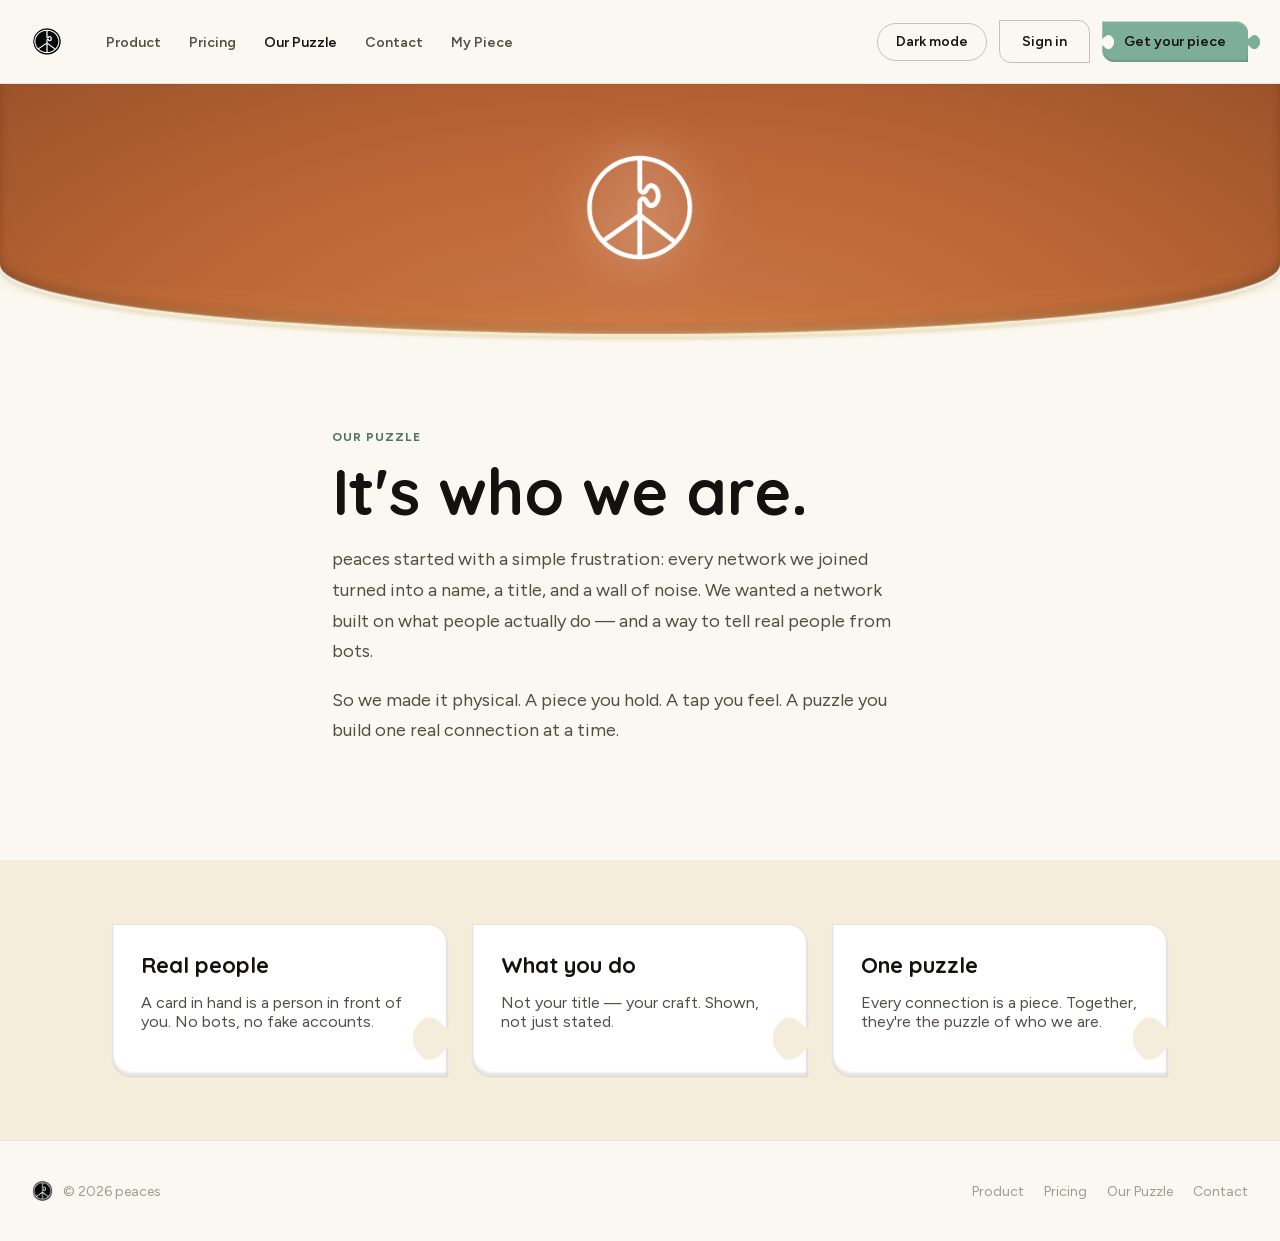
==== commit 99b1df59: "Add files via upload" ====
--- a/about.html
+++ b/about.html
@@ -367,7 +367,7 @@
   </script>
 
   <script type="__bundler/manifest">
-{"a317186c-61c6-4e38-8d95-dbf1fee47fc7":{"mime":"image/png","compressed":false,"data":"iVBORw0KGgoAAAANSUhEUgAABGQAAAQpCAYAAACHstt3AAAQAElEQVR4AezdjXrbNrIAUHff/527mTqOLEek+AcQMzj9FrEsksDgDEVAk/be/[base64]/[base64]/[base64]/[base64]/QUUZPqbG5EAAQIECBAgQIAAAQKzC5g/[base64]/AiAQIECBQREBBpkgiTYMAAQIECBAg0EZArwQIECBAgEALAQWZFqr6JECAAAECBI4LuJIAAQIECBAgMIGAgswESTZFAgQIEFgXcJQAAQIECBAgQIBAbwEFmd7ixiNAgMDHBwMCBAgQIECAAAECBCYXUJCZ/AYw/VkEzJMAAQIECBAgQIAAAQIERhJQkBkpG5ViMRcCBAgQIPBL4N8k//[base64]/ptxDQJwECBAh0F1CQ6U5uQAIECBAgsC4QX7iX2vqVjs4isHR/xPtZDMRJgAABAgRmF1CQmf0OMH8CBAgQuE0gvjy/arcFVHvgaWb36p6K96YBMFECBAgQIJBEQEEmSaKESYAAAQLZBB7xxpfhV+1xhlcE2gu8ugfjvfYjG4EAAQIECBB4JaAg80rFewQIEMgoIObbBeLL7at2e2ACILAi4J5dwXGIAAECBAg0FFCQaYirawLVBcyPwMwCvsTOnP36c3d/18+xGRIgQIDA/QIKMvfnQATbBZxJgACBWwR8Ob2F3aCDCfgcDJYQ4RAgQIBAegEFmdUUOkiAAAECMwr8/OI5o4E5E9gi8POzEr9vuc45BAgQIEBgPIH+ESnI9Dc3IgECBAgMJBBfIH+2gcITCoF0Aj5P6VImYAIE7hIw7vQCCjLT3wIACBAgMJeAL4tz5dts7xfwmbs/ByIg8CXgJwECYwkoyIyVD9EQIECAwMUCvgxeDKo7AicFfn4m4/eTXbp8XAGRESBAgMCKgILMCo5DBAgQIJBPIL7cfW/5ZiBiAvMJXPeZnc/OjAkQIEAgr4CCTN7ciZwAAQIEfgl8/yIXr3+95X8E+gkY6XKB+Bx/b5cPoEMCBAgQIDCIgILMIIkQBgECBAhsF5j5y9p2JWcSqCHw/fMer2vMyiwIECBAgMDHh4KMu4AAAQIE1gSGOBZfwr63IYISBAECtwh4FtzCblACBAgQaCCgINMAVZcECJwRcC2BTwFfuj4d/EmAwLLA9+dEvF4+0xECBAgQIDCegILMeDkRUW8B4xEgMIxAfKH6asMEJRACBNIIfD0/4meaoAVKgAABAtMKKMjckHpDEiBAgMCnQHxp+t4+3/UnAQIEzgt4tpw31AMBAgQInBdY60FBZk3HMQIECBC4XMCXpMtJdUiAwBsBz503QA4TIFBJwFwSCSjIJEqWUAkQIJBVwJehrJkTN4F6At+fR/G63gzNiEBvAeMRIHBUQEHmqJzrCBAgQGBVIL7ofLXVEx0kQIDAjQKeUzfiHx3adQQIECgioCBTJJGmQYAAgREEvr7YxM8R4hEDAQIEtgrEc+ur/[base64]/X7LDwIECBDoJPD1/I2fnYY0zHYBZxIgQKC7gIJMd3IDEiBAoL9AbP6j9R/ZiAQIECDwSuDff+Op/O+/r455jwABAgTmEFCQmSPPZkmAwIQCn1v9zz8nnL4pEyDwU8DvQwp8PqUVZoZMjqAIECDQWEBBpjGw7gkQINBbwOa+t7jxlgS8T4DAdoGvZ3f83H6VMwkQIEAgs4CCTObsiZ0AAQK/BWID/9V+vzXjD3MmQIBACQHP8xJpNAkCBAi8FVCQeUvkBAIECCwJ3P++Tfv9ORABAQIEWgl4xreS1S8BAgTGEFCQGSMPoiCwTcBZBH4L2KT/hvCDAAECEwh8PfPj5wTTNUUCBAhMI6AgM02qj03UVQQIjCUQm/FoY0UlGgIECBDoJRBrQLRe4xmHAAECBNoJjFaQaTdTPRMgQCCpQGy8v1rSKQi7kMA/O//JMvWd0/ony7zEWVfAulA3t2ZGYCKB6aeqIDP9LQCAAIFRBWy2R81Mvbj2FCPqzf7YjJgdc3PV9QLWiutN9VhZwNwIjCWgIDNWPkRDgACBD5trN8GVAlsKB1eOp6+/BeTgbxPvXC9g7bje9JIedUKAAIEVAQWZFRyHCBAg0FPAZrqndp2x3n3ZrzPT2jORx9r57Tk7a0lPbWMRIEDgnICCzDk/VxMgQOC0gM3zacLyHax9WS8/eRP8T2DpHvjv4L1/GH1Qga+1JX4OGqKwCBAgML2Agsz0twAAAgTuEohNcrS7xjfueAK+dG/JiXO+CyzdM/H+9/O8nlsg1ppocyuYPQECBMYTUJAZLyciIkCguEBsiqMVn2ad6TWYSXxZftUaDKXLiQXcYxMnf2HqsfZEWzjsbQIECBDoLKAg0xnccAQIzCsQm+Bo7wQcryXgS3GtfGafzav7Md7LPi/x7xOItSjavqucTYAAAQJXCyjIXC2qPwL5BETcWCA2vdEaD6P7AQTii+3PNkBYQiDwVsB9+5ao5AmxNkUrOTmTIkCAQAIBBZkESaoXohkRmEMgNrnR5pjtfLP8+QU2fp9PwYyrCsT9/LNVnat5fXzEWhWNBQECBAj0FZijINPX1GgECEwuEJvaaJMzlJu+L6flUmpCOwV+fgbi951dOH1wgVi7og0epvAIECCwLpDoqIJMomQJlQCBsQViExtt7ChFt1Ugvmx+b1uvcx6BmQS+f0bi9UxzrzzX/93VQgAAEABJREFUWMuiVZ6juRG4UkBfBI4KKMgclXMdAQIEfgvEpjXa71/9SCoQXya/t6TTEDaBWwW+f4bi9a3BGPy0QKxt0U53pIOrBfRHgEARAQWZIok0DQIE+gvEJjVa/5GNeIVAfFn83q7oUx8ECDwLfP+Mxevno37LIvDvv7Ha/ftvlnjFSYAAgSwCCjJZMiVOAgSGEfjcltqYDpOQjYHEl8HvbeNlTiNA4EKB75/BeL3YtQNDClj/hkyLoAgQSCygIJM4eUInQKCvgI1oX++zo8WXve/tbH+ury1gdvcI+Ize43521FgPz/bhegIECBD4+FCQcRcQIEDgjUBsPKO9Oc3hAQQSfbkbQEsIBMYS+P75jddjRSeanwKxLkb7+b7fCRAgQGC7gILMditnEiAwmUBsNKPVmHbNWcSXtu+t5izNisCcAj7bOfIe62S0HNGKkgABAmMJKMiMlQ/REKgjkHwmNpfjJtCXtHFzIzICrQS+f+7jdatx9HtcINbNaMd7cCUBAgTmE1CQmS/nZWdsYgSuEIjNZLQr+tLHdQLxBeyrXdernggQyCrw9TyIn1nnUDXuWEOjVZ2feREgQOBKAQWZ45quJECgkEBsHqMVmlL6qcQXra+WfjImQIBAMwHPiWa0pzqONTXaqU5cTIAAgXEEmkSiINOEVacECGQRiM1itCzxVo/z64tV/Kw+V/MjQOBagXhufG/X9q63owLW2KNyriNAYAYBBZkZsmyOBAi8FLBJfMnS/U1foLqTG5DAFAKeLeOkOdbbaONEJJKXAt4kQKC7gIJMd3IDEiBwt0BsCqPdHcfM4/uiNHP2zZ1AfwHPnP7mr0aMtTfa1zE/CRAgMLuAgszsd4D5E5hIIDaB0Saa8lBT9YVoqHQIhsCMAv/N2bPoP4Zb/7AW38pvcAIEBhJQkBkoGUIhQKCdgM1fO9u1nn3xWdNxrL6AGY4u8PWMGj3OivHFuhyt4tzMiQABAlsFFGS2SjmPAIGUArHZi5Yy+MRB+5JzU/[base64]/ayNRIDAPQL/u2dYoxIgQOAaAZu1axzXevHlY03HMQIEZhX4ejbGz1kNesw71vloPcYyBoEZBMxxLAH/hsxY+RANAQIbBWJzFm3j6U7bKRBfML7azkudToAAgekEPC/bp9ya39640Qi6JUBgRUBBZgXHIQIExhSwKWuXF18q2tnqmQCB+gJfz9D4WX+2/[base64]/wG8IPAgRSCijIpEyboAnMIWCTdW2e40tAtGt7bdGbPgkQIFBbIJ7F0WrPst/sYr8Qrd+IRiJAgMA1Agoy1zjqhQCBCwViUxXtwi7Xuyp+NDb90YpP0/[base64]/JhOxv4h2TW96IUBgWcCRowIKMkflXEeAwGmB2CRFO93RxB3YtE+cfFMnQKC8gGf8NSm217jGcaheBEOgiICCTJFEmgaBbAI2R+cyZpN+zs/[base64]/ypXECBAgACBZ4FYT6I9v+u3dwL2Lu+EHCdA4GoBBZmrRWfqz1wJvBCIzUy0F4e8tSAQm+ZoC4e9TYAAAQIEDgnE2hLt0MWTXmQPM2niTZvATQKpCjI3GRmWAIGNAjYxG6F+nxab5Gi/f/WDAAECBAg0EYi1JlqTzgt2GvuZaAWnZkoEUgnMEKyCzAxZNkcCHQRsXLYjx6Y42vYrnEmAAAECBM4LxNoT7XxPc/RgbzNHnr/N0ksC3QUUZLqTG5BALYHYrESrNas2s4lNcLQ2veuVAAECBAhsE7AWbXOKs9rucWIEjQCBmQUUZGbOvrkTOClgk7INMDa+0bad7SwCBAgQINBI4Fu3sS5F+/aWlwsCsd+JtnDY2wQIEDgsoCBzmM6FBOYWsDHZln+b3W1OziJAoKaAWY0vEOtUtPEjvT9Ce5/7cyACAtUEFGSqZdR8CDQWiM1ItMbDpO8+NrfR0k/EBAjkEhAtAQIHBWLNinbw8mkusweaJtUmSqCLgIJMF2aDEKghYBPyPo+xmY32/kxn1BAwCwIECNQSsIa9z2fsh6K9P9MZBAgQWBdQkFn3cZQAgd8CNh6/IVZ+dNnErozvEAECBAgQuEIg1rNoV/RVuQ97o8rZNTcCfQQUZPo4G4VAWoEI3IYjFJZbbFqjLZ/hCAECBAgQyCcQa1u0fJH3i9geqZ+1kQhUFFCQqZjV3HMS/[base64]/eSy1H5ggBAqMJKMiMlhHxELhJIDYP0W4afuhhbTqHTo/gCBAgQOAmgVgf//nnn39uGn7oYe2phk6P4AgMI6AgM0wqBELgPgGbhtf2NpqvXbxLgACBewWMPpqA9fJ1RmJ/Fe31Ue8SIEDg40NBxl1AYHIBG4W/bwAby79NvENgagGTJ0Bgk0Csn5tOnOwke63JEm66BHYIKMjswHIqgWoCNgh/Z9Rm8m8T7/QXMCIBAgSyCsQ6Gi1r/K3itudqJatfArkFFGRy50/0BA4JxKYg2qGLi14Um8doRaf3blqOEyBAgACBSwWsqX9z2nv9beIdArMLKMjMfgeY/3QCY2wGxmK3aRwrH6IhQIAAgRoCsb5GqzGba2ZhH3aNo14IVBFQkKmSSfNYF3D0PwGbgP8Y/vwRm8Rof97wggABAgQIELhcwFr7TBr7sWjP7/qNAIEZBRRkGmVdtwRGE7DwP2fE5vDZw28ECBAgQKClQKy70VqOka1ve7NsGRMvgWWBo0cUZI7KuY5AIgEL/iNZsRmM9njHKwIECBAgQKCXgDX4Wdoe7dnDb5sFnFhEQEGmSCJNg8CSgIX+IWMT+LDwigABAgQI3CUQ63G0u8Yfbdwce7XR1MRDoIaAgkyNPJoFgb8EYnGP9teBCd+ITV+0CaduygQIECBAYFiB1bV52KjbBGbP1sZVrwRGF1CQGT1D4iNwQMCi/kCz2XtYeEWAAAECywKO3CMQ63S0e0Yfa1T7t7HyIRoCPQQUZHooG4NARwGL+Sd2bO6iff7mTwIECAwnICACBL4JWLM/MezjPh38SWAWAQWZWTJtnlMIWMQ/02xT9+ngTwLPAn4jQIDA2AKxfkcbO8r20cV+Llr7kYxAgMDdAgoyd2fA+AQuErBwf3zEJi7ah3/GEBAFAQIECBA4IGAt/0Szt/t08CeBygIKMpWza27TCFiwP/4rxnz4hwABAgQIECghEEWZaCUmc2IS9ngn8FxKIIGAgkyCJAlxWIEhArNQfyjGfPiHAAECBAjUFFCU+fiw16t5b5sVgRBQkAmFNE2gBJ4FZl+gY5MW7VnFbwQIECBAgEAlAWu9okyl+9lcCHwXWC/IfD/TawIEhhGIQky0YQK6IRCbsxvQDUmAAAECBG4SiHU/2k3DDzHs7Hu/IZJQPQjz6y6gINOd3IAEzglYjD/8J0of/[base64]/W2e9QQUZOrl1IyyC/yKf9YFNTZR0X4R+B8BAgQIECBA4JDAzHuJWfeQh24UFxEYQEBBZoAk3B2C8ccSmHUhnXnzNNYdKBoCBAgQIJBfIPYV0fLPZP8MZt1L7pdyBYH7Be4oyNw/[base64]/aFdZgBN4IKMi8AXKYwFGBmRa22TYtR+8J1xEgQIAAgXEFRPZTwP7mp4jfCRC4WkBB5mpR/RH4JaAY8wvB/[base64]/6JvBOQEHmnZDjBAg8CTxtRJ6O+IUAAQIECBAgUF9glr2Qokz9e9kM7xdQkLk/ByLYITDqqTMsWLH5iDZqDsRFgAABAgQIEOglMMueaIY9bq97xjgEXgkoyLxSebznFYG3AjMsVLNsOt4m2wkECBAgQIAAgd8Cs+yPZtjr/k6pHwS6CyjIdCc3YCWBGRaoWTYble5LcyFAgAABAgT6CMyyT5phz9vnjvk5it9nF1CQmf0OMP/DAjMsTLNsMg7fBC4kQIAAAQIEphdItV86ka0Z9r4neFxK4JCAgswhNhfNLjDDgjTL5mL2e9n8CRAgQIBAS4FZ+p5l3zTDHniWe9Y8xxBQkBkjD6JIJDDDQjTLpiLRbSdUAgQIENgm4CwCtwnE/[base64]/bQWj2N5BBRk8uRKpB0Fqi8o1TcEHW8VQxEgQIAAAQIENgsU3YNtnr8TCRB4FlCQefbwG4EPxRg3AQECBAgQIEBgZIHcsVUuylTfR+e+80Q/ooCCzIhZEROBRgKVNwCNyHRLgAABAgQ+PhgQuFig8p5MUebim0V3pQUUZEqn1+T2ClReQCov/Hvz7HwCBAiMLiA+AgTqC1Tem1XeU9e/[base64]/PrjMJvBZQkHntkvFdMRP4I1B1Qf8zQS8IECBAgAABAgUFqu7hFGUK3qymdInAiYLMJePrhMBtAlUXhqoL+W03ioEJECBAgAABAgROC1Tde5+GSdOBQFsIKMi0UNXn8AJVFwTFmOFvPQESIECAAAECBFYFKu/ndu3BV5UcJFBDQEGmRh7NYodA1YWg8uK9I71OJUCAAAECBAgcEhjpIvu6kbIhFgLtBBRk2tnqeUABxZgBkyIkAgQIECAwp4BZE1gVqFqUqbofX02mgwQWBBRkFmC8TSCLQNXFOou/OAkQIJBHQKQECGQTqLrPU5TJdieKt5WAgkwrWf0OJ1DxwV91kR7u5hEQAQLHBFxFgAABAqcFqu73Ku7NTydbB9MJKMhMl/I5J+yBP2fezXo+ATMmQIAAAQIVBRRlKmbVnAh8fCjIuAvKC1QtxlRdmJPdkMIlQIAAAQIECHQRsPfrwmwQAl0FFGS6chuMwFmBz+styJ8O/iRAgAABAgQIzCRQcQ9Y9S9PZ7ovzfW4gILMcbs5rkw+y4oP+IoLcfLbTPgECBAgQIAAgW4CFfeCFffs3W4IA6UWGK4gk1pT8EMJVHywV1yAh7ppBEOAAAECBAgQSCBQcU9Yce+e4Fa6PcTZA1CQmf0OKDr/ig/0igtv0dvPtAgQIECAAAECzQXsDQ8Ru4jAUAIKMkOlQzBXCCjGXKGoDwIECBAgQIAAgfMCetgjUHEfv2f+zp1PQEFmvpybcTIBf/uRLGHCJUCAAAECdwoYeyqBivtERZmpbuHpJ6sgM/0tUAug2gO84iJb644zGwIECBAgQIDAvQIV94vV9vT33iFGH1lAQWbk7Ihtl4AH9y4uJxMgQCCrgLgJECBA4IdAxaLMjyn6lUBJAQWZkmmdb1IVizEW1vnuYzMeVUBcBAgQIEBgfIFqe8eK+/[base64]/[base64]/RJIJeAaAkQIECAQE8B+8+e2sYisE1AQWabk7MIECCQXUD8BAgQIECAwOQClYoylf6ydvLbcurpK8hMnf48k6/0wK20EK7fQY4SIECAAAECBAiMJlBpL1rpO8Jo94l4+ggoyPRxNsoJgc0P2hNj9Lq00gLYy8w4BAgQIECAAAEC1wrYk17rqTcCRwUUZI7KfXx8uJTAHgEL3x4t5xIgQIAAAQIECBB4L1DpL2/fz9YZdwq0GFtBpoWqPi8T8IC9jFJHBAgQIECAAAECBP4IVPrLwqLfGf7kyou6AgoydXObfmaVHqyVFrz0N5YJECBAgAABAgQI/CfwvEf97y1/ECDQUUBBpiO2oeYUsNDNmXezJkCAAAECBN4IODyEQJW9aqW/zB3ixhBEFwEFmS7MBtkrUOWBWmWB25s/5xMgQIAAgREFxESAQG2BKt8hamfJ7L4LKMh81/B6CIEqD1LFmCFuJ0EQIEDgTgFjEyBAIIWAfWuKNAmyoICCTMGkmhIBAgQIzCpg3gQIECBA4JhAlaJMlb/[base64]/PmrOy6wSCVQpxlRZuBLdOkIlQIAAAQIECBBoJGBv2wj27m6NP5SAf0NmqHQIJquABStr5sRNgAABAgQIECDQUuDuvqv85e/djsZvI6Ag08ZVrxsFPCA3QjmNAAECBAgQIEBgi4BzLhSo8peOvnNceFPo6lIBBZlLOXW2R6DKg7HKQrUnd84lQIAAAQIEvgT8JFBbwF63dn7N7l4BBZl7/Y2eXMAClTyBwidAgEBGATETIECAwG6BKn8ZvHviLhhaQEFm6PTUDa7CA1Expu79aWYECDwL+I0AAQIE5haw7507/2bfTkBBpp2tngkQIEDgmICrCBAgQIAAgcEEKhRlKvyl8GC3hXBOCijInAR0+X6BCg/CCgvS/sxVvsLcCBAgQIAAAQIE3glU2ANX+C7yLk+O5xFQkMmTqxKRVngAXrIQlcimSRAgQIAAAQIECBAgQIDAUQEFmaNyya4TLgECBAgQIECAAAECBM4KVPjLyQp/SXw2j64fQ6BVQWaM2YliKIEKD74KC9BQN4VgCBAgQIAAAQIE0gnYE6dLWeuA9X9QQEHmIJzL5hOw8MyXczMmQIAAAQIECBAYUeB8TBX+svi8gh7uFlCQuTsDk4zvgTdJok2TAAECBAgQIFBRwJz+Eqjwl5W+o/yVVm90FlCQ6Qw+43AVHnQVFpwZ7z1zJkCAAAECWQXETSCDgD1yhiyJcWQBBZmRsyO2IQQsNEOkQRAECBAg0FZA7wQIEJhSoMJfHk+ZuCKTVpApkshRp+EBN2pmxEWAAIG7BYxPgAABAhUE/OVlhSyaw10CCjJ3yRs3hYAFJkWaBElgm4CzCBAgQIAAgSYC2ffM/hK5yW2h0w0CCjIbkJxyTCD7gy37wnIsa666UkBfBAgQIECAAAECOQSyf3fJoSzKnwIKMj9F/E4gr4DICRAgQIAAAQIECNwi4C8zb2E3aHIBBZnkCbw3/OXRs1eYLSjLuXWEAAECBAgQIECAwCuB7Hvo7N9hXuXEe2ML5CrIjG0put8C2R9k2ReS32nwgwABAgQIECBAgAABAnkFJohcQWaCJJsiAQIECBAgQIAAAQIEeghk/svN8Mn+l8sxBy2PgIJMnlyliDT7Ayz7ApLiJhEkAQIECBAgQIBACJRt9tRlU2tiFwsoyFwMqru8AhaOvLkTOQECBAgQILBFwDkECGwRyP6XzFvm6JwxBBRkxshDiSg8uEqk0SQIECBAgMB1AnoiQGBagex/2em7zbS3bteJK8h05TbYqALZF4xRXcVFgACB3gLGI0CAAAECBAhkEVCQyZKpwePMXEFWjBn85hIegbEFREdgeoHve4B4HW16FAAECPwnkH2f7Xn2Xxr90VBAQaYh7iwBdt7YAAAQAElEQVRde1DNkmnzHENAFAQIEOgrEOv8Wotovo7H62hfv6/9jPM0AgTqC2QvytTPkBneKaAgc6e+sW8XsEBsSIFTCBAgQGAagVcFlFaT/zlWq3H0S4AAgTMC8aw6c71rCawJKMis6Tj2VqDFA+rtoE4gQIAAAQIELhOItfyrXdbpgY6+Yvj6eaALlxAgMKiAvwQdNDHCul1AQebj4/YkCOAeAQvDPe5GJUCAAIH7Bb6KHvHz/mheRxCxRXt91LsECGQTyLz39izKdretxjvUQQWZodKRK5jMD6bMC0Kuu0S0BAgQIDCSQKzd0UaK6V0sEe9Xe3eu4wQIEBhPQEQElgUUZJZtHCFAgAABAgQIlBCoUtCoMo8SN5VJjCswcGSZ/1I0nj8D0wotqYCCTNLE3R125gdS5oXg7rwbnwABAgRyCcR6HS1X1O+jjTlFe3+mM3oIGIMAAQIEjgkoyBxzcxUBAgQIECBAYFiBKFZEGzbAc4H9uTrmGO3PG14QIDC8QOa/HPW8Gf72Sheggky6lN0fcOYHUeYF4P7Mi4AAAQKzCuSad+Z1+qh0zDna0etdR4BAXwF78r7eRhtXQEFm3NyI7GIBD/6LQXVHgEA7AT0TOCAQBYloBy4tc0nMP1qZCZkIAQLDCXjGDJeS1AEpyKROX//[base64]/2c9lyNQECBAhUFMi6Fo+ai/CMNmp84goBjQABAvUFFGTq59gMCRAgQIAAgcQCCgftkvdk224YPRMgsEEg61+meo5sSK5TFgUUZBZpHAiBrA+YrA/0MNcIECBAYA6BLbPMug5vmdso5zAeJRPiIECAwHwCCjLz5dyMCRAgQGBOAbNOJqBQ0C9hrPtZG4nAmkDWv1T1DFnLqmNrAgoyazqTH8v6YMn6IJ/8djP9kgImRYDAUYGsa/DR+Y5wHfMRsiAGAgQIzCWgIDNXvs2WQG0BsyNAgEABAYWB+5LI/j57IxP4Esj6l6ueH18Z9HOPgILMHq2Jzs36QOn9AJ/oljBVAgQIEOggkHX97UDTbQg56EZtIAIECEwvoCCT6xYQLQECBAgQIECAQGMBRZnGwLon8EYg61+yena8SazDfwm8Kcj8db43JhDI+iDJ+uCe4JYyRQIECBDYIJB1/d0wtZSnyEfKtAmaAIFTAi7uLaAg01vceAQIECBAgACBHwK+/P8AGeRXeRkkEcKoK7Ays6x/2eq5sZJUh/4SUJD5i2TuN7I+QLI+sOe+28yeAAECBEIg69obsc/Q5KdWls0ml4A9fq58iXa/gILMfjNXECBAgAABAgQuEfBl/xLG5p2cyFPz2AxAgMB4Ap4Z4+Vk1IgUZEbNjLg2C6icb6ZyIgECBAiUFzDBVgK+YLWS1S+BdQF7/XUfR3MLKMjkzt+l0WfcaHhAX3oL6IwAAQL7BVxxWCDjunt4skUulLMiiTQNAh0EPC86IBcYQkGmQBJNgQABAjMJmCuBCgI26hWyaA4ECPQS8JewvaSN01tAQaa3+KDjZdwYejAPejPVC8uMCBAgQIDAH4GMe6Y/wXtBgAABAkMJKMgMlQ7BEAgBjQABAgQqC/hCnz+7cpg/h2aQTyDjX8Z6VuS7z3pHrCDTW3zA8f799aQYMKzVkDI+kFcn5CABAgQITCHwa8n9d4qJTjBJuZwgyaZIgACBxgK3FGQaz0n3BAgQIECAAAECBJoLKMo0JzYAgSeBjH8p6znx8fGURL88CSjIPHHM90vGB0TGB/[base64]/yPWpmxFVRwF/WVszqfHNSkJkv52ZMgMAIAmIgQGAIARv6IdIgCAIECEwhoGg7RZp3TVJBZhdXjZMzPghsmM/[base64]/z0Cr9fiff/755/3oziBAgEBNAetPzbzunZWCzF4x5xMgQIAAAQI5BTpEXW2D/c+vf1qy/er+v/+1HOPuvqvdE3d7Gp/AkkA8TJaOeZ/AqAIKMqNm5uK4sm0GPFAvvgF0R4DALQIGJZBZoOda3HOszDkROwECBAjUElCQqZVPsyFAYG4BsydA4IBAtr+0ODDF3ZfcUSC5Y8zdMAcvcI8dhHMZgZ0C2Z4jng07E1zwdAWZgkn9OSUf9J8ifr9OQE8ECBAg8CVQZb298wvNnWN/5dFPAgQIECDQS0BBppe0cTYLrG7GNvfiRAIECBAgsF2gSjFl+4zHPbPqPsA9Nu49JzICdwp4Ntypf//YCjJvcuAwAQIECBAgQOCdQJUN9SjFkFHieJd3xwkQGE/A82O8nGSKqHesCjK9xTuPl22D6AHa+QYxHAECBAj8ETi6Zh697s/Ag7wYbQ0eLZ4r0lTlXrnCQh8ECPwn4I/JBRRkJr8BTJ8AAQIECLQUyPaleu8X5r3nt7Q+0/eoeRo1rjPWriVwr8Aco2d7dlRZS+a4u66dpYLMtZ5D9Zbtg53twTlUsgVDgAABApcJxPoZba3DOB5t7RzHrhGotj+Y7r655jbQCwECBEoKKMiUTKtJESBAgAABAmcF4otztO/9xO/Rvr+X/XWGgseeGLPnQ/wECFwj4LlxjaNe2gooyLT11TsBAgQIECCQXCAKMF/[base64]/W6INRIDAh+eFm2BkAQWZW7JjUAIECBAgQIAAAQIECBAg8CzgL9efPWr8tjwLBZllG0c6CKhYd0A2BAECBAYR8MwfIxFV8lBhHr54jfGZEAWBcgImlEZAQSZNqrYFamHf5uQsAgQIECBAgAABAgSuERi9lwoF3NGNxXdMQEHmmJurLhDwYLwAURcECBBIJuDZf2/CqvlXmI+/TDv0mXARgdICngul0/s0OQWZJ47cv/jg5s6f6AkQIECAQEuBCsWLVz595vVqZO8RIJBJwLMiU7bmiVVBZp5cmykBAgQIEBhCwKZ4QxqcQoAAAQIECJQXUJApn+IxJ2gzPmZeREWAwLwCvWduHegrXt27+vz63i1GI0BgBAH/9cMIWWgfg4JMe+MuI/jAdmE2CAEC1wnoiQCBTgKKFZ2gTwxjH3cCz6UEdgh4Hu7AcmoXAQWZLswGIUDgfgERECAwmoCN8WgZyR2P+yl3/kRPgACBGQUUZGbM+s1znmbDdLOz4QkQIJBBwJrQNkt82/rqnQABAi0F/NtzLXXH6FtBZow8nIri64N6qhMXEyBAgAABAqUEZizGZJ6z/Vypj5/JDCyQ+TkxMKvQDgqcKcgcHNJlMwt4AM6cfXMnQIDAawFrw2sX7xIgQIAAgYEEhNJAQEGmAaouCRAgQIAAgX0CijL7vN6dzfOdkOMECIwv0C7CTM9I//Zcu/tghJ4VZEbIwokYfEBP4LmUAAECBIYSyLRBHgruRzCzO84+/x+3g1/[base64]/[base64]/C3/[base64]/xs0X/xfs0PQIECBB4I+C/ongDlOCwgkyCJGUK0aYzU7bESoAAAQJfAv/8EyvYc/s6tuXn85Wfv225zjn9BCIr/UYzEgECBAgQeC+gIPPe6PYzVD5vT4EACBAgcL2AHocXiC/wW9vwkxEgAQIECGwWiGf/5pOdSOCEgILMCTyXEiBAIJOAWAkQIECAAAECBAgQGEdAQWacXKSPRCU5fQqvnoD+CBAgQIAAAQIECBBoKOC/[base64]/[base64]/[base64]/csGzMV4t2pdQEBAjsEnErgrECW9TTmGbFGi9daOwHG7Wz1TIAAAQLHBBRkjrm5igCBWgJmQ4BAEYH40h0t43Syxp3RWswECBAgQGAEAQWZEbIghgkFTJkAAQIErhaoUNCIOUS72kZ/BAgQIHBeIMt/JWAdOZ/[base64]/HTw5zUCCjLXOOqFAAECBAgQ6CQwa3Fi1nl3uq3GG0ZEBAgQOCFgzTiB1/FSBZmO2IYiQIAAAQIEzgnMvsFsOf9zmXE1AQIECBAgsFdAQWav2OTn+1f0Jr8BTJ8AAQLXCezuSTHik4zDp4M/CRAgQIBAdgEFmUEyaHM1SCKEQYBAYQFTyyxgnXzOHo9nj7XfWK3pOEaAAAECdwooyNypb2wCBGoLmB0BApcI+EL9mpHLaxfvEiBAoLWA/2qgtfA8/[base64]/DL6tF4y95DyCvCBCYQiDrs3CK5PyapILMLwT/I0CAAAECBO4XsGm8PwfXR6BHAgQIECBAYElAQWZJxvsECBAgQIBAN4HLijHdIh53IJYfHwzGvT9FRoAAAQIPAQWZh4VXKwL+9dkVHIcIEJhawOQJjCigIDFiVsREgAABAgSeBRRknj26/2bD1J3cgASyC4ifQDkBa2G5lJrQQQF/AXYQzmUECBBIKqAgkzRxwibQT8BIBAgQaCegGMP2agH31NWi+iNAYElAEXVJxvtbBRRktko5r5+AkQgQIECAAIFLBBQnLmHUCQECBAgQaCKgIPPx8dFEVqcECBAgQIDAqoBiwSqPgwcE3FMH0FxCgEB5Ac/G5xSP9JuCzEjZGDQW/yreoIkRFgECBAgQ2CBgI74BaYBT7LcGSIIQCLQR0CuBRQEFmUUaBwgQIECAAIFWAooErWRf9zuD9wxzfJ1d7xL4KeB3AgSyCCjIZMmUOAkQIECAQBEBX5yLJNI0CHwJ+ElgYgH/dtvEyb9g6goyFyAe7cKG9Kic6wgQIECAAIG9ApX2HT/nnn1uvtD9zKjfCRAgMIeAgswceTZLAgQIECAwhEDSL85D2F0RBP8rFPVBgAABAgSuEVCQucZRLwQIECBA4EIBXREgsFVAkWmrlPMIEJhZwLNyzOwryIyZl2Gi8q/QDpMKgRBoK6B3Ah0EbAY7IG8YQh42IHU8xV6rI7ahCBAgMJiAgsxgCREOgVkEzJMAAQIECJwVUFw6K+h6AgQIELhTQEHmTn1j9xQwFgECBAjcKOCL8434L4aukI8Kc3iRGm8RIECAwEQCCjLNkq1jAgQIECBAgAABAssC/nOlZRtHCGQS8FnOlK1WsR7rV0HmmNvpq/ytzmlCHRAgQIBAEgFr3piJypyXzLGPeTeIigCBdAICLiGgIFMijSZBgAABAgQItBKIv/n8aq3G0O92AcWY7VbOJHClgL4IELheQEHmelM9EiBAgAABAr8Fsn55/irAxM/fU/nvR/z+1f57I/kfWfOTnP2/8OM++u+FP5YEvE+AAIHyAgoy5VNsggQIECBAgMAega1flLeet2fsO87NVJRpG+sd+sYkQIBAPwHP0H7WW0dSkNkqNeF5VTaaE6bOlAkQIEDgoMDetW/v+U9h+WWXQKUvEu6bXal3MgECBMoKKMiUTa2JESBAgACBZwG/rQsc/ZJ89Lr1aPoeHb3YMXp8fbNlNAIECBCoIqAgUyWT5kGAAIHxBEREgACB0wKKMacJdUCAQAeBCsX5DkyG+CGgIPMDxK8ECGQWEDsBAgSOCZzdSJ+9/ljU1141YuFjxJjOqle4V84auJ4AAQIEPgUUZD4duv5ZcXPRFXCkwcRCgAABAgQKCYy0RxkplkIpNhUCBAgQGEhAQWagZGwJxTkECBAgQIDAtQJX/RsLV/[base64]/wh9Rgzus1DQCBAgQOCngILMTxG/EyBAgAABAgTyClweectiScu+L4fQIQECBAgQuFhAQeZiUN0RIECAAIG5BMx2BoEonES7aq7RV7Sr+hu5H/92zMjZERuBawV83q/1nKE3BZkZsmyOBAgQqCRgLgQGF6i8IT9bRInrow2ewsvCq3wvXIakIwIECEwsoCAzcfJNnQCBbQLOIkCAAIGHQBRUvtrj3eVXX+fGz+WzHCFAgAABAvMJKMh0zrnNSGfwnMOJmgABAgSSC8zyb0bEvuZdS57Kw+HPcg8cBnIhAQIECHwoyLgJPj4+IBAgQIAAAQJXC/hCfrWo/ggQIECAQC2BewoytQzNhgABAgQIEEgqEP92R9LQhT2wgGLcwMkRGgEC/QWMuCigILNIM+8Bm4h5c2/mBAgQIHCtgDX1Ws8Mvcl5hiyJsbqA+RHIIqAgkyVT4iRAgAABAgQIECBAYEQBMRFIJeDfDh0nXQoy4+RCJAQIECBAgEBBAf/[base64]/[base64]/sR8zK3DGZPQECBAj0FVCQ6es9/Gg2h8OnSIAECBAgUEhg8nU3XSblK13KBEyAAIGhBRRkhk6P4AgQIECAAIHrBMbsyZf8MfPyMyp5+inidwIECBA4K6Agc1bQ9QQIECBAYEnA+wQIlBBQjCmRRpMgQIDAcAIKMsOlREAECBA4LuBKAgRyCvjCP27e5Gbc3IiMAAEC2QUUZLJnUPwE7hUwOgECBAhcJOCL/0WQF3YjJxdi6ooAgaEE/v31z1ABTRqMgsykic87bZETIECAAIG6AgoA4+RWLsbJhUgIECBQVUBB5l1mHSdAgAABAgQIdBRQCOiIvTCUHCzAeJsAAQLVBTrPT0GmM7jhCBAgQIAAAQIExhVQjBk3NyIjUFHAnOYWUJCZO/[base64]/itdQYAAAQIE2ggoyLRxfder4wQIECBAgACBUwKKC9v5WG23ciYBAgQIXC6w2KGCzCKNAwQIECBAgACBsQUUGtbzEz7R1s9ylAABAtUEzCeLgIJMlkyJkwABAgQIECDwQiAKDtFeHJr6LSZTp9/kewsYjwCBQwIKMofYXESAAAECBAgQGEsgChDRxoqqfzRhEK3/yEbsKWAsAgQIVBBQkKmQRXMgQIAAAQIECPwWmLUYEfOO9pvh6h/6I0CAAAEClwsoyFxOqkMCBAgQIECAwFmBc9dHYSLauV7yXD3TXPNkRaQECBAg8E5AQeadkOMECBAgQGAGAXMsKRCFimgVJxfz+moV52dOBAgQIFBfQEGmfo7NkAABAkMKCIoAgX4ClQoXlebS7w4wEgECBAiMKKAgM2JWxESAQAsBfRIgQGB6gczFjMyxT3/jASBAgACBlwIKMi9ZvEngCgF9ECBAgACBMQW+ihvxc8wIP6OK+L7a5zv+JECAAAECdQQUZOrk8uPDXAgQIECAAAECOwW+Ch7xc+elTU6POL5akwF0SoAAAQIEBhE4VZAZZA7CIECAAAECBAgQuEDgqxDy/ecF3a528X2seL16soMECBAgcJuAga8XUJC53lSPBAgQIECAAIEyAlEk+dmOTO5nH1+/H+nLNQQITCFgkgTKCyjIlE+xCRIgQIAAAQIErhX4Kqbs+XltBHoj0EJAnwQIEOgroCDT19toBAgQIECAAAECBD4F/EmAAAECUwsoyEydfpMnQIAAAQIEZhIwVwIECBAgQGAcAQWZcXIhEgIECBAgUE3AfAgQIECAAAECBBYEFGQWYLxNgAABAhkFxEyAAAECBAgQIEAgh4CCTI48iZIAgVEFxEWAAAECBAgQIECAAIEDAgoyB9BcQuBOAWMTIECAAAECBAgQIECAQH4BBZn8OWw9A/0TIECAAAECBAgQIECAAAECFwsMWJC5eIa6I0CAAAECBAgQIECAAAECBAYUmDskBZm582/[base64]/REgQOC8gB4IECBAgAABAgQIECguoCBTPMGmR2CbgLMIECBAgAABAgQIECBAoKeAgkxPbWM9BLwiQIAAAQIECBAgQIAAgVsE/vn1zy0DG/RJYJqCzNOs/UKAAAECBAgQIECAAAECBAiUFMgyKQWZLJkSJwECBAgQIECAAAECBAiMKCAmAocEFGQOsdW96N9f/9SdnZkRIECAAAECBAgQqCBgDgQIVBBQkKmQRXMgQIAAAQIECBAg0FJA3wQIECBwuYCCzOWkOiRAgAABAgQIEDgr4HoCBAgQIFBdQEGmeobNjwABAgQIENgi4BwCBAgQIECAQFcBBZmO3P/8+qfjcIYiQIAAgaEFBEeAAAECBAgQIDCzgILMzNk3dwIE5hIwWwIECBAgQIAAAQIEhhFQkBkmFQIhUE/AjAgQIECAAAECBAgQIEDgtYCCzGsX7+YUEDUBAgQIECBAgAABAgQIEEghoCBzKk0uJkCAAAECBAgQIECAAAECBOoLXD9DBZnrTfVIgAABAgQIECBAgAABAgTOCbi6vICCTPkUmyABAgQIECBAgAABAgTeCzjjvMC/v/4534seZhFQkJkl0+ZJgAABAgQIECBAYCwB0RAgQGBqAQWZqdNv8gQIECBAgACBmQTMlQABAgQIjCOgIDNOLkRCgAABAgQIVBMwHwIECBAgMJjAP7/+GSykacNRkJk29csT//fXP8tHHSFAgACBkQXERoAAAQIECBAgkENAQSZHnkRJgACBUQXERYAAAQIECBAgQIDAAQEFmQNoLiFA4E4BYxMgQIAAAQIECBAgQCC/gIJM5xz+8+ufzkMa7qyA6wkQIECAAAECBAgQIECAwMUCCjIXg17RnT4IECBAgAABAgQIECBAgACB2gJRkKk9Q7MjQIAAAQIECBAgQIAAAQIEQkAbSEBBZqBkCIUAAQIECBAgQIAAAQK1BOaZzb+//plntmZ6hYCCzBWK+iBAgAABAgQIECBAYAwBURAgQCCJgIJMkkQJkwABAgQIECBAYEwBUREgQIAAgSMCCjJH1FxDgAABAgQIELhPwMgECBAgQIBAAQEFmQJJbDGFf3/906JffRIgQIBARgExEyBAgAABAhUE/vn1T4V5VJmDgkyVTJoHAQIEKgmYCwECBAgQIECAAIHiAgoyxRNsegQIbBNwFgECBAgQIECAAAECBHoKKMj01P491j+//vn90o95BcycAAECBAgQIECAAAECBCYWUJCZJvkmSoAAAQIECBAgQIAAAQIECIwi0K4gM8oMxUGAAAECBAgQIECAAAECBBoK/Pvrn4bdj9+1CA8JKMgcYnMRAQIECBAgQIAAAQIECNwlYFwCFQQUZCpk0RwIECBAgACBUwK//mLz31MduJgAgeoC5keAAIHLBRRkLiet06HNaZ1cmgkBAgQIvBew7r03ckZPAWMRIEDgWoF/fv1zbY96OyugIHNW0PUECBAgQIDAS4GMBY6IOdrLCVV/0/wIECBAgACBrgIKMl25DUaAAAECBOoLREEj2ruZjnw8e/wj24qNAAECBAgQ+BRQkPl06P7nP7/+6T6oAQkQIDC3gNl3EKhUyKg0lw6pNwQBAgQIECCwU0BBZieY0wkQILBdwJkE5hGI4kW0ajOOOUWrNi/zIUCAAIHrBKwT11nO1pOCzGwZN9/aAmZHgACBGwRm2IjOMMcbbh1DEiBAgACBqQUUZKZO//nJ64EAAQIE5haYqVAx01znvqvNngABAgQI9BHIVpDpo2KUPwI2n38ovCBAgACBbwKxPkT79tYUL2PO0aaYrEkSIECAAIF7BcqPriBTPsUmSIAAAQIErhVQkPj4YHDtPaU3AgQIjCFQN4p/fv1Td3Z5Z6Ygkzd3IidAgAABAl0FoggRreugAw/GYuDkCI1AFgFxEiAwtYCCzI3p/1Wk/OfG4Q1NgAABAgQ2Cyg+vKbi8trFu+MKiIwAAQIExhFQkBknFyIhQIAAAQLDCUTBIdpwgQ0UUPhEGyikkUIRCwECBEoLeP6XTm/zySnINCc2AAECBAgQyCmQc5N5nzWv++yNTIAAAQIEMgooyGTMWueYbTA7gxuOAIFcAkWj9ew/llhux9xcRYAAAQIEZhRQkJkx6+ZMgEBqAcETaCkQBYVoLceo3nf4Ras+T/MjQIAAAQIEzgkoyJzzczWBGQTMkQCBSQQUEa5NNM9rPfVGgAABAscE/D+TOebW4yoFmR7Kxtgp4HQCBAgQ6CkQhYNoPcecZSyus2TaPAkQmFHAM37GrF87ZwWZ8LyxqVbeiG9oAgQIEPiwmWx/E4RxtPYjGYEAAQIECBB4KzDQCQoyAyVDKAQIECBAoJdAFAii9RrPOB+KX24CAgQITCpg2gSWBBRklmS8/yRg0/7E4RcCBAikFvBMvy997O+zNzKBiQRMlQCBJAIKMkkSJUwCBAgQIHBWIIoB0c724/pzAnJwzs/VIwqIiQABAgSOCCjIHFFzDQECBAgQSCagCDBWwiIf0caKKlE0QiVAgACBTQL+b5ZuYrrtJAWZ2+gNTIAAAQIE+gj44n/[base64]/hoXQYzSBeByGe0LoMZhAABAgR2CXg+7+Ka5eRD81SQOcR2/UWql9eb6pEAAQIzCNgU1s6y/NbOr9kRIEDguIArKwgoyFTIYsc52Bh2xDYUAQIE3gh4Jr8BKnJYnosk0jQIZBcQPwEClwsoyFxOqkMCBAgQINBWIL6gR2s7it5HEoh8RxspJrEQaC2gfwIECFQXUJCpnmHzI0CAAIFSAr6Ul0rn7snI/26yPRc4lwABAmUE/J/EyJFKBZkceRIlAQIECEwuEF/Eo03OUGz6x6bjPjjm5ioCBAhcIeAZfIWiPr4EFGS+JAb4maWK6SE0wM0iBAIEphK47Lk7lVrtybonaufX7AgQIEBgDgEFmTnybJYECBC4RcCg5wTiS3e0c724uqpA3BvRqs7PvAgQIECAQHUBBZnqGTY/AnMJmC2BMgK+aJdJZfOJuFeaExuAAAECBAg0EVCQacKq03kEzJQAAQLXCsSX62jX9qq36gLumeoZNj8CBEYQyPKszfJ/CmOEnN4dg4LM3RnYO77zCRAgQKCsQJaNXtkEJJ9Y3D/[base64]/fdKxXvESBAgACBewUUZO71fzm6quZLFm8SIEAgtUB8IY6WehKvg/duEoG4/6IlCVeYBAgQIECgvICCTPkUmyABAgSqCeSbjy/B+XJWOWL3Y+XsmhsBAgQIZBJQkMmULbESIHCPgFEJnBDw5fcEnkubCbgvm9HqmACBggJZnpn+S4t8N5+CTL6cDRVxlofTUGgbgnEKAQL5BeL5GC3/TMygqoD7s2pmzYsAAQIEsggoyAyaqc7VzUEVhEWAAIGcAr7o5szbjFHHvRptxrmbMwECBAgQuFvgpoLM3dM2PgECBAgQuF4gvthGu75nPRJoK+C+beurdwIECMwtYPZLAgoySzLeJ0CAAAECOwR8od2B5dQhBdzDQ6ZFUASXtZa0AAAQAElEQVQIHBG48Josz0b/hcWFSe/YlYJMR+yqQ2V5SFX1Ny8CBO4X8By8PwciuEYg7uVo1/SmFwLzCJgpAQIEjggoyBxR63SNKmcnaMMQIEDgoEB8cY128PLyl2VaxzLF2uPGcV/3UD41hosJECBAoICAgkyBJJoCAQIECPQX8IV13TxjgSNijrY+s3mOPt/j88zbTAkQIPAl4Dn4JeFnKwEFmVayk/XrYTVZwk2XwMQC8byLNjHB6tSjoBFt9aQtB288J3v8V9K516/U1BcBAgTaCFi32rj26FVBpoeyMQgQIEBgeIEtAfpyuq5UaUNYaS7rWXt/NO77aO/PdAYBAgQIECCwR0BBZo/WDefaEN6AbkgCfQSMkkggvoxGSxRy11BjrYrWddAOg8WconUYKsUQPgMp0iRIAgQIEEgkoCCTKFlCJXBOwNUECBwR8CV0XW2GgsUMc1zP8uOoz8PDwisCBGoLeN7Vzu8os1OQGSUTBeL466FVYE6mQIDA3AKea8v5jyJFtOUzah2Zaa7vMhefi2jvznOcAAECBNoLWJ/aG7ccoVRBpiWUvgkQIEBgHoH4shltnhnvm+msm7+Yd7R9WnXP9hmpm1szI0CAQAaBCjEqyCTIos1fgiQJkQCBMgK+ZK6n0pr08cHg488/Pi9/[base64]/AMyxfzjJHrCCTOXuDxu4hNmhihEWAwB+Bfs+pP0OmeqG4cCxd3B5u8RmL9njHKwIECBAgQOCngILMTxG/EyBAILOA2FcF4gtitNWTJj4YBYVoExOcnnr4RTvdUZEOfN6KJNI0CBAYTsBaM1xKDgWkIHOI7Z6LfOjucTfquoCjBLII+GK4nilrzLrP3qM8H2I+ew8LrwgQGFvA82rs/[base64]/qw8IpAbwHjESAwjoCCzDi5EAkBAgQInBTwJW8dUEFg3afHUTl4KMfnNdrjHa+KCpgWAQIECCwIKMgswHibAAECBPIIxJe6aHki7htpFAGi9R3VaEsCkYtoS8dne//6z+5sguZLgMBZgUzPIevH2WyPdb2CzFj52BRNpg9hpofbJnwnESAwnIDnzHpKMq0Z6zMZ+OjB0OTmAedz/LDwigABAgTmEVCQmSfXZkqAAIFSAvEFLlqpSW2czJbT4st+tC3nOuc+ATl62MfnOdrjHa8IECBAgEBtAQWZ2vk1OwIECFwhMFwfvrStp8SX/HWf0Y5GvqKNFtdd8fh83yVvXAJzCmR65lgr6t2jCjJJc5rpw5jpIZf0digYtikRWBbwTFm2ibUh2vIZjowsIHeP7PicPyy8IkCAAIG6AgoydXNrZnsEnEuAwPAC8QUt2vCB3hSgL/M3wV88rDw+QOPzHu3xjlcECBAgQKCWgILMTfk0LAECBAhsF/ClbN3Kl/h1n2xHI5/RssXdKl6f/1ay+iVAINPzxbqQ+35dil5BZknG+5cKZHrYXTpxnREgcEognh3RTnVS+OLYnEUrPMWppya3j/R7DjwsvCJAgMAGAackEVCQSZKoV2HaqL1S8R4BAlUEfAFbz6Q1YN2nylF5fmTSM+Fh4RWB8QRERIDAEQEFmSNqriFAgACBZgLxpStaswGSdxxf0KMln4bwdwjI9wMrng3RHu94Na2AiRM4KZDpWWIdOJnsgS9XkBk4OdVCy/TQq2ZvPgSyCHhOrGfKhmzdp/LRyH20ynPcM7c7nhV74nMuAQIECBDYIqAgs0Vp4HNszgZOjtAIENgl4AvWMlc866Mtn+FIQYGXU3IfPFg8Mx4WXhEgQIBATgEFmZx5EzUBAgTKCMSXqmhlJnTxRPp9Ab84cN01E3BPPGjj2RHt8Y5XBAgQeC/gufHeyBl9BBRk+jgb5beAh99vCD8IEPj4+GXgmfALYeV/vniv4Ex+KO6NaJMz/Jm+Z8kfCi8IECgm4FlfLKE/pqMg8wMk468+pBmzJuY7BIw5jkB8eYo2TkRjRRLP9WhjRSWaEQXcJ4+seKY8LLwiQIAAgRwCCjI58iTKnAKiJkDghYAvTS9Qvr3lC/Y3DC83CbhnHkzxfIn2eMcrAgQIPAt4Rjx7+O1eAQWZe/0vHj1Hdx6COfIkSgJXC8RnP9rV/VbpL75UR6syH/PoKxD3TrS+o447mmfNuLkRGQEC2wU817dbZT3zXEEm66wLxu3DWjCppkSgkIAvR+vJ9Axf93F0u4B76WHlufOw8IoAgU8Bz4VPh8N/uvByAQWZy0l1uEXAw3CLknMI1BDweV/OY3x5jrZ8hiME9gu4px5m8fyJ9njHKwIEMgnMHKtn+RzZV5CZI89mSYAAge4C8SUoWveBkwxoo5UkUUnDdH89J86z6NnDb4sCDhAgQKCrgIJMV+62g9l8tfXVOwEC2wV8+Vm2imd1tOUzHCFwjUDcZ9Gu6S1/L2M+l/K7mgGBLAKeAVkyNVecCjJz5Xuo2XooDpUOwRC4RCA+19Eu6axgJ74cF0xqgik93XcJ4m0ZoudTS119EyBwlYDn9lWS4/ejIDN+jkRIgACBFAK+6KynadbN1bqKo70E3H8P6XhWRXu84xUBAtUFfOarZzjv/BRk8ubuZeTZNlweji/T6E0CqQTicxxtkKCHCyOey9GGC0xA0wnEfRhtuokvTNhzawHG2wQIECDQTUBBphu1gQgQqCkw96x8oVnPvy+/6z6O3iPgvny4e4Y9LLwiQGAMAc/oMfLQKwoFmV7SHcfxIe6IfcdQxiQwiIAvMsuJiOdwtOUzHCFwr4D78+Efz7Joj3e8IkCgkoDPd6Vs1puLgky9nF4+o9Ydeki2FtY/gWsF4jMb7dpe6/Tmi26dXFafSdyr0arPc+v8PNe2SjmPAAECBK4SGLEgc9Xc9EOAAAECFwv4wrIMGl9soy2f4QiBMQXct4+8eMY9LLwiUEEg22d60udxhVvt8BwUZA7TjX1htg9ztofl2NkXHYHrBeIzGu36nmv0mO2ZW0PdLK4UcA8/NONZF+3xjlcECNQSMBsC4wgoyIyTC5EQIEBgSAFfTNbT4ovsuo+jeQTcy8+58ux79vDbCQGXEiBAYEFAQWYBxtsECBCYXSC+jESb3WFp/vHlNdrSce8TyCgQ93S0jLG3iDnrM7CFhT4JZBPI9vn17M12h10Tr4LMNY5D9pLtQ53toTlk0gVF4CIBn8d1yGzP1/XZOErgb4Gd9/jfHRR6J56H0QpNyVQIECBAYBABBZlBEiEMAgQIjCLgi8dyJuJLarTlMxzpI2CUHgLu9Wdlz8ZnD78RGFkg2+fV83bku6ltbAoybX1v7z3bhzvbw/P2BAuAwIUC8fmLdmGXdbr6NZNsz9NfIfsfgdMCcd9HO91RkQ48I4sk0jQIECAwiICCzCCJEAYBAgS+C/[base64]/RsflxPoJeAz9a6dLZn5fpsHCXQVsDn5eEbz9Zoj3e8IkBgNgHzJXBEQEHmiJprCBAgkFDAl4XlpMUXy2jLZzhCgMArAZ+bZxXP2WcPvzUV0PkPAZ+/[base64]/Czh98IEPgU8Kz8dPDnx4eCzGR3gQ//ZAk33SkFfAFYT/tAz8H1QB0lkFQgPmPRkoZ/edieyZeT6pAAAQJlBBRkyqSy7kRsZOrm1syuFYjPSrTlXuc+El8Qo82tYPYE+gn4vD2s49kc7fGOVwQIXCXgs3WVpH7uEFCQuUPdmARmETDPbgI2I+vUvhiu+zhKoJWAz96zrGf1s4ffCMwo4Lk4Y9aX56wgs2xT9kjlh0DZpJkYgRUBG/xlnHjeRVs+wxECBFoLxGcwWutxsvTvmZ0lU+LMIODzlCFLYlwTUJBZ03l/zBmdBDxsO0EbJpVAfC6ipQq6Y7C+AHbENhSBDQI+kw8kz+6HhVcEZhLwHEyf7csnoCBzOWmODj0McuRJlASWBGzml2Q+PuL5Fu3DPwQIDCfgs/lISTzHoz3e8YoAgT0Cc3x+9og4N6OAgkzGrE0as4fupIk37SeB+BxEe3rTL38EfNn7Q+EFgWEFfE6fU+OZ/[base64]/hZyHP/2cNvBH4KZPyMeM79zKLfvwQUZL4kJv2Z8eGQ8SE86e1l2icF3OvLgPHsirZ8xsRHTJ1AQoH4PEdLGHqTkD3/m7DqlAABAsMJKMgMlxIBESAwu0BsxKNlcegdpy9tvcWNR6CfgM/3w9o68LDwisCXQMbPhefaV/b8fCWgIPNKZbL3Mj4kMj6MJ7utWk63dN/u7fX0Znxerc/IUQIEfgr4nD9EYk2I9njHKwIECBCoJKAgUymb5tJIQLcE2gvEhjta+5FyjhBf0KLljF7UBAjsFfB5fxaz3aRh3gAAEABJREFUPjx7+G1OgYyfA8+yOe/VPbNWkNmj1evcG8bJ+LDI+FC+IbWGTCDgXl5PUsbn0/qMHCVAYItAfPajbTl3hnOsFTNk2RwJEJhN4L+CzGyTNl8CBAiMIBCb62gjxDJiDPFFLNqIsYmJAIF+Ap4DD2trxsPCq7kE3PvX5ltv4wgoyIyTi9sjybjh8XC+/bYRwEEB9+46XMbn0fqMHCVA4IyAZ8JDL9aPaI93vCIwvMCUAXpuTZn23ZNWkNlN5gICBAicE7CRXvaLzUu05TMcIUBgVoF4NkSbdf4/520t+Sny/XevKwm41ytl01x+CijI/BTxezoBD+l0KZs24LhXo00L8Gbivmi9AXKYAIH/BIZ8VvwXWf8/rCn9zY1IYIuA59QWJeeEgIJMKGh/BDw8/lB4QeBSAZvmdU7PnnUfRwn8FJj9d8+Mxx0Q60u0xzteEagj4N6uk0szeS2gIPPaxbvJBDyskyVsonDj3ow20ZR3TTW+VEXbdZGT7xAwJoHhBDw7nlNirXn28BuBuwQ8m+6SzzmugkzOvDWNOutDxEak6W2h8wMC7sl1tPVnzfq1jhIgQCAE4jkSLV5rHx/WHXdBJQH3c6VsmsuSgILMkoz3CRCYS+Di2dpELIPGl6doy2c4QoAAgX0CnikPr1h/[base64]/GOyfgPlv2i2dHtOUzHCFAgEB7gXgORWs/[base64]/6z6OEiCQW8Az7pE/6+HDwqt2Au6zdraVeq4+FwWZ6hk2vz8CHvp/KLx4IeD+eIHy+634khLt969+ECBAoKyAZ90jtbEuRnu84xWBKQTeTtJz4i2RE3YIKMjswHLqp0Dmh5CNxWcO/fkQiHsi2uMdr74LZP68f5+H1wQIENgqEM+9aFvPr36eNbJ1hufs3301Z97N+m8BBZm/TbxDgMAkAjYD64n2hWTdx1ECBGoLlH0GHkib9fIAmksWBTLfT54Li2l14KCAgsxBuNkvy/wwyrwIzH7fXTX/uAeiXdVftX7i8x2t2rzMhwCBewQyj+pZ+MherJvRHu94RYAAAQJnBRRkzgq6ngCBVAI2k+vp8uVj3cfRFAKCJHCpgOfiM6d19NnDb/sEMt8/ngX7cu3sbQIKMtucnPVCIPNDKfNi8CIV3togEDmPtuHUKU+Jz3O0KSd/etI6IECgukA8H6NVn+fW+VlPt0o5jwABAusCCjLrPo4WFrCZKJzcH1Mrl+sf8zv7qy8ZZwVdT4DALAKel49Mx9oa7fGOVwTWBTLfLz7767l19LiAgsxxO1f+EvBw+oUwwf8yTzHz4t/aPT6/[base64]/65Y9AfE6j/XnDCwIECBA4LeC5+iCMNTja4x2vCOQWuOzznZtB9A0FFGQa4uo6j4DNQ55cLUUqh0syn+/bUHw6+JMAAQItBOIZG61F3xn7tCbfn7VRInAvjJIJcYwqoCAzamYSxmUjkjBpBUKOhT5agak0mUJ8LqM16VynBAgQIPAkMPHz9skhfrE2h8LcLfs94PM89/3ba/YKMr2kjTO8QPZFY3jgBgHK2TqqjcS6j6MECGQWGDd2z95HbmKdjvZ4xysCOQR8jnPkqUKUCjIVsjjQHLI/vGwaBrqZ3oQiV8tA8TmMtnyGIwQI7BZwAYEdAvEMjrbjktKnWrNLp/fl5OT8JYs3CfwloCDzF4k3CBAYWSAW+Ggjx3hnbL4A3Kl/7dh6I0Agv4Bn8iOH1u6HRfVX2XPtc1v9Dh1rfgoyY+WjRDTZH2LZF5ESN9HCJORmAebX2/G5i/br5dH/uY4AAQIEGgh4Nj9QYx2P9njHKwIECMwtoCAzd/7NfkHAZmEB5tK3t3cW+Yi2/Yq5zrTZnyvfZkuAQD6BeE5Hyxd5m4it6W1cR+g1e259Tke4i+aKQUFmrnx3m+2QD7NuszfQlQLZF/YrLV715bP2SsV7BAgQGFPAM/uRF+v7w6LKKzmtkknz6CmgINNQe/aus286LCr33sHhH+3eKMYdPT5f0caNUGQECBAg8ErAs/uhYp1/WHh1v4DP5v05yB7BkfgVZI6ouWYaARuFe1LNfd3dhmHdx1ECBAiMLuA5/shQrPnRHu94lVEgew6TfiYz3ipi/iGgIPMDxK/XCni4Xes5Q2/ZF/SWOYrPU7SWY+ibAAECBPoIxPM8Wp/Rxh/F+j9+jj4+Xscod69dvEtgi4CCzBYl50wtYJHpk/5wjtZntHyj2LTny5mICRAgsEXA8/2h9Nc+4HHIKwLNBHwGm9HqeIOAgswGJKecE6jwkLNBOHcPvLua77pQhc/Q+gwdJUCAwBgCd0XhOf+Qjz1BtMc7Xo0sIFcjZ0dsGQQUZDJkqUCMNhoFkthgCrGIR2vQdYku43MTrcRkTIIAgVcC3iPwRyCe99H+vDH5C/uD8W+ACjnymRv/[base64]/abKZ46bENwis/FBAgQmErAmvFId+wvoj3e8aqHAPMeygOMIYSuAgoyXbkN9iVQYVNhUfrK5t8/wyba30e8EwJx/0eL1xoBAgQIENgqEGtHtK3nVz/PXqNGhnvOwuenp7axtggoyGxRcg6BBQEbgb9hmPxt8v0dG4HvGl4TIECAwBEBa8lD7cC+43GxV5sFKjj73GxOtxM7CijIdMQ21LNAlYdihQXqOTPHfguHaMeurn9V3O/R6s/UDAkQIEDgWaDNb9aUh2vsP6I93vHqSgG2V2rqi8CzgILMs4ffOgvYTHQGbzSchXod1n2+7uMoAQIXC+huGoFYX6JNM+E3E7UfeQN04HAVU5+TA8l3SRcBBZkuzAapLlBlsTqSp5nn/s4rFv9o785znEB2AfETIHCvgLXm4W9f8rDw6lPA5+PTwZ9jCijIjJmXqaKq8pCcbQMQ84021c26Y7JV7usdU+55qrEIECBA4IeAdecBEvuTaI93vDoiwPCImmsI7BNQkNnn5exGAjYRjWAbdTvfAr0P0v28z8vZBAgQIHCNQKw/0a7pLX8v9ivHc1jFzufh+D3gyj4CCjJ9nI0yicBli9egXjG/aIOGd3tYsehHuz0QARAgQIDA1ALWokf67VseFltfVTHzOdiacefdKaAgc6f+QGOPEEqVh2aVReznPVF1Xj/nefT3Kvfv0fm7jgABAgTGErAuPfIRe5hoj3e8IkCAwBgCdxVkxpi9KIYTqLJ5qLTox1yiDXezDBJQ3LPRBglHGAQIECBA4I+A9ekPxX8v7Gf+Y1j9o4qRe381zXccNOaCgILMAoy3CRD4+KiyKLfKpcW+lax+CRAgQOAqgVirol3VX/Z+7G2WM1jF5vN+X56nIwRGElCQGSkbYvlPoMpDNPuilj3+/26mRn/EPRqtUfe6JUCAAAEClwtYtx6kTfY4j+5TvmKSMm2CLiCgIFMgiaYwrkDGxS1ijjau6r2R2dDe6290AgQIEPgUOPKnNeyhFnudaI93vKog4B6vkMW55qAgM1e+08y20sM002KfKdY7buZK9+UdfsYkQCC1gOCLCMRaFq3IdE5Pw96nzn+i7r4+/XHQwQ0CCjI3oBtym4CH6janK86KzUi0K/qq2Efci9Eqzs2cCIwrIDICBFoKWNceujPvgWae++MO8IrAfQIKMvfZG3kigZEXu5FjG+EWsWEdIQudYjAMAQIEJhOwxj0SHvuhaI936r+qNF/3cv37teoMFWSqZrbIvCo9XEdc9EaMaZRbN+69aC3j0TcBAgQIELhbwFr3nAF7o2ePDL+5hzNkSYxLAgoySzLeH0ag0kP25kX+T04jjmh/3vDiSaDSPfc0Mb8QIECAAIEXArHuRXtxaMq3ZtgjzTDHKW9ek04noCCTLmWZAr4u1kqbhLsXwLvHv+6uuL6nuM+iXd+zHgkQIECAwPgC1sBHjirvlyrNzT37uGe9yilQqyCTMweiJtBFIBbfaF0GSziIBT1h0oRMgAABApcLWA8fpLFvivZ4J/+rSvNxr+a/H0/PoEAHCjIFkjjLFCo9dHsvhr3Hy3ZPVrq3stmLlwABAgTGE4h1Mdp4kd0TUXXLrEwAABAASURBVJV9VJV53HMXfI7qTwJXCyjIXC2qv6YClTYHPRbFGCNa06Qk7jzup2iJpyB0AgQIECDQTMAa+aC9aT/1CMCrJwH35hOHXxILKMgkTp7Q8wu0XNxb9p1f/uPDQv7hHwIECBAg8EPg71+tlw+T2FtFe7yT51XWuF8JuydfqXgvq4CCTNbMTRx3tYdwiwWyRZ9Vbrm4f6JVmY95ECBAILWA4FMIxLoZLUWwHYLMts/KFm+HFBqCwDACCjLDpEIgewSqbQquWiijn2h7LGc6t9p9M1PuzJXAVQL6IUDguIB19GGXZb+VJc6H7Por9+C6j6P5BBRk8uVMxAReClRbcF9O8sSbFvATeC49I+BaAgQIlBKwnj7SOfrea/T4HpLbXrn3tjk5K5eAgkyufIn2m0C1h/LRRTOui/aNxstvAnGfRPv2VvGXpkeAAAECBNoKWFcfvrEHi/Z4x6sWAu65Fqr6HEFAQWaELIjhsEC1h/PeBX3v+Yeh1y4c+Fi1+2NgaqERIECAwGQCscZGm2zai9MdbU82WjyLcA4QmFxAQWbyGyDj9H/GXG0zsGUBjXOi/bTw+6dA3BPRPn/zJwECBAgQINBKwHr7kB1lbzZKHA+Zc6/cY+f8XD22gILM+/w4g0B3gbWFdO1Y90AHHNCiPWBShESAAAECpQWsvY/0xj4t2uOdvq/uHLvFTN1bLVT1+Uag62EFma7cBmslUPFh/WpBffVeK9Ns/cY9EC1b3OIlQIAAAQIVBGINjlZhLlfM4Y492x1jXmGlDwIzCyjIzJz9YnOvvAmIBTZasZRdNp3Kub8MSUcECBAgQKCDgDX5gdxz77ZrrEeIQ79yLw2dHsFdJKAgcxGkbsYQqPbgjsU12hi6Y0ZRLedjKouKAAECBAhsF/i5Nm+/st6ZsY+L1nJmrftvGftS3+6hJRnvVxNQkKmWUfMhMIlALNTRJpmuaRIgQIDAdgFnDiAQa3S0AUIZIoSKRZNWsO6bVrL6HVFAQWbErIjplICH+Cm+FBfLcYo0CZLARAKmSoDAkoA1+yHToijTos9HxF4RINBaQEGmtbD+bxGw+N/C3nzQyGu05gMZgMDoAuIjQIBAIgFr9yNZVxZQruzrEeG9r9wr9/obvb+Agkx/cyN2EvBA7wTdaRj57AS9MIy3CRAgQIDAGQHr+EMvCinRHu/sf3X2+v0jtr/CPdLe2AjjCSjIjJcTEREg8PHxxyAW52h/3vCCAAECBAgQSCkQ63m0lME3CPpoUeXodQ2mcFmX7ovLKHWUTEBBJlnChLtPYPvDfV+/zu4jIH99nI1CgAABAgR6CljfH9p7iyt7z3+MNO4r98O4uRFZewEFmfbGr0fwbjcBD/lu1JcOJG+XcuqMAAECBAgMJWCdf6QjiizRHu+8frXlnNdXepcAgdsFFgJQkFmA8XYtAYt+nnxGrqLliVikBAgQIECAwBGBWO+jHbm24jVrBZe1Y5kt5L9d9vScQ0BBJkeeRHmBgAf+BYiNu5CjxsC6J0CAAAECAwpY/x9JeVV4efXe44phXu0ORN53k7mgoICCTMGkmhKBbAKxIEfLFrd4CRAgQIAAgWsE9u8Drhl3xF6iABMtYvv6Ga8rNfmulE1zOSOgIHNGz7XpBDz8x0uZnIyXExERIECAwAsBbzUXiD1BtOYDJRmgajEmCb8wCXQRUJDpwmyQkQQs9GNkI/IQbYxoREGAAIHxBEREYFYB+4PamZff2vk1u30CCjL7vJxdRMBCcG8i+d/[base64]/aUVsGBck7pwjHZNb3ohQIAAAQIECPwtYK/[base64]/0TQjvvt5GqyOgIFMnl2bSQGDMxaXBRDd0GRbRNpzqFAIECBAgQIDA7QL2LX1SwLmPs1FqCijI1MzrtbOavDeLzMcHgw//[base64]/99c/iwAOECBAgAABAmMLiG5VIPZy0VZPcnBRgN0ijQMEdgsoyOwmcwGBjyn+j9z+qsn8++EfAgQIECCwQcApBDIKKCzszxqz/WauILAmoCCzpuMYgRWBGRYkRZmVG8AhAgTuFDA2AQIELhGYYT93CdSvTlj9QvA/AhcLKMhcDKo7AtUEFGWqZdR8jgm4igABAgSqCkShIVrV+V0xLz5XKOqDwN8CCjJ/m3iHwGaBWRanKMpE2wzjxPMCeiBAgAABAgS6Csyyr9uLymWvmPMJbBdQkNlu5UwCLwWqLFIvJ/fjTUWZHyB+JUCAAAECBEoJzLSv25I4HluUnEPguICCzHE7V54TKHX1TIuVokypW9dkCBAgQIAAgR8CM+3rfkz96VcOTxx+IdBEYKKCTBM/nRL4IzDToqUo8yftXhAgQIAAAQIFBWJfF63g1DZNaea5bwJyUgKBHCEqyOTIkyiTCMy0eCnKJLkphUmAAAECBAgcFphpb/eFNOOcv+Z+6qeLCRwQUJA5gOYSAmsCMy1iijJrd4JjBAgQIECAAIF2AnomQCC/gIJM/hyawYACijIDJkVIBAgQIECAwBmBKa+d7S+fZtrDTnlDm/[base64]/MJECBAgACB+wRm3KfMthe97+4yckWBq+ekIHO1qP4IbBCYbSGMzU60DTROIUCAAAECBAh0EZhxbzLbHrTLjdR2EL0XF1CQKZ5g0yMwksCMG5+R/MVCgAABAgQIfArMuCfZVoz59PEnAQJ9BBRk+jgbhcBfArMuijNugP5KvjcIECBAgACBT4Eb/[base64]/BAgQIECAwGGBmfcQM+8dD98wLiRws8BnQebmIAxPgMBrgZkX1pk3VK/vBu8SIECAAAECawIz7x1m3jOu3ROOLQh4exgBBZlhUiEQAq8FZl5gZ95Yvb4bvEuAAAECBAj8FIj9QrSf78/ye4a94iy5ME8CewUUZPaKOZ/ADQIzL7SxwYp2A7shCRAgQIAAgcEFFvYIg0d9XXgz7xGvU9QTgfsEFGTuszcygV0Csy+4s2+4dt0sTiZAgACBzgKGu0Ng5r1B7Auj3eFuTAIErhNQkLnOUk8EmgvMvvDOvPFqfnMZgACBXAKiJTCxQOwHos1KMPt+cNa8m3dNAQWZmnk1q8ICsy/CsQGLVjjFpkZgSAFBESBAYASB2fcAs+8DR7gHxUDgSgEFmSs19UWgk4DF+ONj9g1Zp1vtzmGMTYAAAQIE/gjEuh/tzxsTvrD/mzDpplxeQEGmfIpNsKpALMrRqs5vy7xiYxZty7nvz3EGAQIECBAgMKKAtf7jY/Y934d/CBQVUJApmljTSiBwUYgWaP+2zEW3km4IECBAgMBwAooxH4oxH/4hUFdAQaZubv+amTfqCijKKMrUvbvNjAABAgRmFIhCTLQZ5/59zvZ43zW8JlBPoGVBpp6WGREYWMCC/VmUsXkb+CYVGgECBAgQ2CBgLf9Esrf7dPBnGgGBHhBQkDmA5hICowpYuD8zYyP36eBPAgQIECCQSSDW72iZYm4Vqz3dFlnnEMgvoCCTP4dmQOBJwAL+yREbumifv/mTAAECBAgQGFkgxZrdCdBerhO0YQgMIKAgM0AShEDgagEL+UPUBu9h4RUBAgQI5BKYJVpr9WemY/8W7fM3fxIgMIOAgswMWTbHKQUs6I+02+g9LLwiQIDAioBDBLoKxPocreuggw5m3zZoYoRFoLGAgkxjYN0TuFMgFvdod8Ywytix4Ys2SjziIEAgBDQCBGYVsCY/Mm+v9rDwisBsAgoys2XcfKcUsNA/0m4D+LCY8pVJEyBAgMCtArEOR7s1iIEGt0cbKBlCIXCDgILMDeiGJHCHgAX/oR4bwWiPd9q90jMBAgQIECDwKWDt/XT4+tPe7EvCTwLzCijIzJt7M68psDorC/8zj43hs4ffCBAgQIBAC4FYb6O16DtXILxMAAAQAElEQVRrn/ZkWTMnbgLXCijIXOs5YW+mnE3ABuA5Y7FBjPb8rt8IECBAgACBKwSssc+KsQ+L9vyu3wgQmFUgX0Fm1kyZN4ELBWwE/saMDWO0v494hwABAgQIENgrEGtqtL3XVT7f/qtyds2tmUDxjhVkiifY9AgsCcSmINrS8Vnft3mcNfPmTYAAAQJXCVhL/5a05/rbZNR3xEWgp4CCTE9tYxEYUMAG4e+kxEYy2t9HvEOAAAECBAgsCcTaGW3p+Kzvv9lrzcpi3gQI/BJQkPmF4H8EZhewUXh9B9hUvnbxLgECBAhkFrg+9lgvo13fc/4e7bHy59AMCLQUUJBpqatvAokEbBheJys2mNFeH/UuAQIECLwVcEJpAWvk6/TGvira66PeJUCAwKeAgsyngz//z469aLmJK1EATf//T9+cOyGLJnYbbKHnzhoNfgipaqsNoggQ+C2QjUPa75f+Owhkw5l2+NhbAgQIECCwpEDuiWlLJv8iaXupF0C+JkDgr0CzgszfCLwgQKA7ARuJ50ti8/ncxjcECBAgML9A7oNp82f6Xob2UO+5OWt+ARk+FlCQeeziUwLLC9hQPP8TyEY07XkP3xAgQIAAgfkE3Pt+XlN7p599Kn9rOgJDCCjIDLFMgiTQRsDG4mf3bEzTfu7lWwIECBAgMLZA7nVpY2dxX/TZL319fX3dN4ORCRCYVUBBZtaVlReBQgJff/4VGm7KYWxSp1xWSREgQKBvgQrR5f6WVmGqYafINmnY4AVOgEBzAQWZ5ksgAAJjCNhw/LxO2bCm/dzLtwQIEBhXQORrCbinvV5ve6PXRnoQIPCzgILMzz6+JUBgJ2DjscN48jIb2LQnX/uYAIHzAnoSINBAIPewtAZTDzNl9kNpwwQsUAIEuhVQkOl2aQRGoE8BG5Bz65LNbNq53nr1ISAKAgQIrCuQe1baugLnMrcPOuekFwEC5wQUZM456UWAwE4gm5G03UdePhH4cXP75BwfEyBAgACBWgK5T6XVmm/keex9Rl49sRPoU0BBps91ERWBWwRKD2pjck40G920c731IkCAAAECdQTcm8472/Oct9KTAIHzAgoy5630vC7gjAUEbFDOL3I2vmnnz9CTAAECBAiUF8i9KK38yPONmH1O2nyZyYgAgR4EJivI9EAqBgLrCWSjkrZe5u9lnE1w2ntnO4sAAQIECLwnkHtP2ntnr3eWvc16ay7j0QTGj1dBZvw1lAGBbgRsXK4tRTbFadfO0psAAQIECFwTyL0m7dpZ6/bOfiZtXQGZPxXwBYHCAgoyhUENR2B1gWxg0lZ3uJK/TfIVLX0JECBA4KxA7i9pZ/vr9+tXb3uYX/[base64]/lJmw512YgRdCBAgQGBygdwP0iZP87b0sh9Ju20CAxMgQOCkgILMSSjdCBB4JnDt82yA0q6dpfcmkA142vbekQABAgTWEcj1P22djMtnag9S3tSIBAi8L6Ag876dM1sJmHcKARuiz5YxG/K0z0ZxNgECBAiMIJDrfdoIsfYaY/Ydab3GJy4CBNYUUJA5se66ECBwj0A2Rmn3jL7GqNmgp62RrSwJECCwlkCu72lrZV0+W3uN8qZGJDCzQM3cFGRqapuLAIGHAjZKD1kufZgNe9qlk3QmQIAAgS4Fcj1P6zK4gYLK/iJtoJCFuqaArBcWUJBZePGlTqAngWyY0nqKacRYsoHf2ojxi5kAAQIrC7h+l1t9e4qfLH1HgEAvAgoyvayEOAgQ+L+ADdT/GYr8z8a+CKNBCBAgcLvA9Nfr2wW/T2Av8d3DOwIE+hVQkOl3bURGYFmBbKTSlgUonLiNfmFQwxEg0L3AKAG6Ppddqewd0sqOajQCBAjcJ6Agc5+tkQkQ+FDApupDwMPpNv4HEG8JlBMwEoFLAq7Hl7hOdbZnOMWkEwECnQkoyHS2IMIhQOC7QDZYad8/9e4TAQ8Cn+j1cq44CBAYTWC79uY4Wuw9x5s9QlrPMYqNAAECzwQUZJ7J+JwAga4EbLbKL0ceCrb2cnQdCBAgQOAtAdfZt9hOnWRvcIpJJwIEOhZQkOl4cYRGYGWBR7ln45X26DuffSbggeEzP2cTIEDgKOC6ehQp9z57gbRyIxqJAAECbQQUZNq4m7U/ARENJGATdt9ieYC4z9bIBAjML7BdQ3OcP9v6Geb+n1Z/ZjMSIEDgHgEFmXtcT4yqCwECnwhkQ5b2yRjOfS6Qh4mtPe/lGwIECBCIgOtlFO5t7vn3+hqdAIG7BR6PryDz2MWnBAgMImCDdv9CedC439gMBAiMJ7BdG3McL/pxIs59Pm2ciEVKoBMBYQwhoCAzxDIJkgCBnwSyUUv7qY/vPhfIQ8fWPh/NCAQIEBhTwHWw3rq5t9ezLjGTMQgQuC6gIHPdzBkECHQqkI1bWqfhTRWWB5KpllMyBAi8ENiueTm+6OrrAgK5l6e9GMrXBAgQGF5AQWb4JZQAAQJHAZu4o8h97/NwsrX7ZjEyAQIE2gh8v761iWG1Wd3DV1tx+RJYW0BBZu31lz2BaQWyoUubNsEOE/Pg0uGiCGlsAdE3EdiuZTk2CWDRSXPPTls0fWkTILCogILMogsvbQKrCNjc1V/pPMRsrf7sZvxEwLkEVhZw3Wqz+rlPp7WZ3awECBBoK6Ag09bf7AQIVBDIRi+twlSmOAhsDzg5Hr7KW40AAQJNBXJt2lrTQBad3L150YWXNgECfwUUZP5SeEGAwOwCX1/Z+n19zZ5nr/ltDz059hqjuAgQmF8g16CtzZ9tnxl+/[base64]/QoLKMgUBjUcAQJjCmTDmDZm9PNFnYeprc2XnYwIECgpsF0rciw5rrE+E8g9Ne2zUZxNgACBuQUUZOZeX9kRIHBRwObxIliF7nnI2rcKU5qCAIHOBVwT+l2g3EfT+o3wRWS+JkCAQEUBBZmK2KYiQGAMgWwk08aIdr0oPYitt+YyJhCBWX/7yW2Glvtm2gy5yIEAAQK1BBRkakmbhwCB4QSysUwbLvCFAvaAttBiS7WUwDDj7H/feT1M4AsG6l654KJLmQCBIgIKMkUYDUKAwMwC2WimzZzjDLnlgW3fZshpjhxkQeC8gN/weaseeubemNZDLGIgQIDAiAIKMiOumpgJEGgikE1nWpPJTXpe4E9PD3Z/IBwIdCyw/53mdcehCm0nkHth2u4jLwkQIEDgDQEFmTfQnEKAwNoC2YSmbQqO/QvkQW/f+o9YhATmFfBbHHdtc+9LGzcDkRMgQKAvAQWZvtZDNATOCOjTiYBNaScL8UYY+wfCvH5jCKcQIHBSIL+xfTt5mm4dCeR+l9ZRSEIhQIDAFAIKMlMs491JGJ8AgWcC2aCmPfve52MI7B8W83qMqEVJoE+B/Ib2rc8oRXVGIPe3tDN99SFAgACB6wJ9FmSu5+EMAgQINBXIhjWtaRAmLyawf5jM62IDG4jAhAL5jezbhCkul1LuZ2nLJS5hAgTaCCw8q4LMwosvdQIEygtkA5tWfmQjthTYP2xur1vGY24CrQS2v//9sVUs5i0vkPtXWvmRjUigLwHREOhFQEGml5UQBwECUwlkQ5s2VVKS+SawfyDN629fekNgEoH8be/bJGlJ4yCQ+1Xa4WNvywkYiQABAg8FFGQesviQAAECZQSywU0rM5pRehbYP7Rur3uOV2wEjgLb3+3+eOzj/SgC5+LM/SntXG+9CBAgQKC0gIJMaVHjESBA4IFANrxpD77y0cQC+wfb7fXE6UptEIHtb/F4/Ch8Jw8lkPtR2lBBC5YAAQITCijITLioUiJAoF+BbIDT+o1QZHcLHB+Ct/d3zzvb+PI5J7D9fe2P587Ua0aB3H/SZsxNTgQIEBhRQEFmxFUTMwECwwtkQ5w2fCLrJHB7pvsH5v3r2yc2wRQC+7+Z/espkpPExwK536R9PJABCBAgQKCogIJMUU6DESBA4JpANshb+36mdwT+E9g/XO9f//et/68ksF//4+uVHOR6XsD95byVngQIEGghoCDTQt2cBHoUEFNzARvn5kswVADHB/Lj+6GSEexfgeM67t//7eQFgRcC7icvgHxNgACBTgQUZDpZiBXDkDMBAo8FbKQfu/j0msD+Qf7Z62sj6v2pwLN12H/+6RzOX1vA/WPt9Zc9AQLjCaxUkBlvdURMgMDSAjbWSy9/[base64]/VXt5EyBA4C4BBZm7ZI1LgACBCgI26BWQTUGAQCsB8/4WcJ3/jeA/AgQITCqgIDPpwkqLAIG1BGzY11pv2d4lYFwCfQhs1/Qc+4hIFAQIECBwh4CCzB2qxiRAgEAjgWzet9YoBNNeEdCXAAECOwHX7x2GlwQIEFhAQEFmgUWWIgECawo82tivKSFrAgQI9CuwXatz7DdKkREgQIDAHQIKMneoGpMAgU3AsQOBbPK31kE4QiBAgACB3wKuy78R/EeAAIHFBRRkFv8DmC99GREg8JOAB4CfdHxHgACBewW2a3CO985kdAIECBAYQUBB5tNVcj4BAgQGFMjDwNYGDF/IBAgQGErA9Xao5RIsAQIEngsU/[base64]/to4GcTIAAgY4E/ruqfX11FJJQCBAgQGAyAQWZyRZUOgSWEJBktwJfu3/[base64]/82tgECBAgQOCygILMZTInECBAgEALAQ9dLdTN2a/AupG5Fqy79jInQIDAbAIKMrOtqHwIECCwgMD+gSyvF0i5fYoiINBIIL/xfWsUhmkJECBAgEBxAQWZ4qQGJECAAIESAlfG8LB2RUtfAn0L7H/Ped13tKIjQIAAAQLvCyjIvG/nTAIE5hKQzSQCeYDbt0nSkgaBaQX2v9e8njZRiREgQIAAgYOAgswBxFsC9QTMRIBADYE84O1bjTnNQYDAc4H97zGvn/f0DQECBAgQmFtAQWbu9f2enXcECBAg8CsPgMeGhQCB+wT83u6zNTIBAgQIjC1wa0FmbBrREyBAgMAqAh4YV1lpedYQ8HuqoWwOAgQI9CcgousCCjLXzZxBgAABApMLHB8o837ylKVH4C2B/DaO7a2BnESAAIHrAs4gMLyAgszwSygBAgQIEKgh4KGzhrI5ehY4/gbyvud4xUagvIARCRAgUFZAQaasp9EIECBAYBGBPIw+aoukL83JBfxtd7LAwiBAgACBqQUUZKZeXskRIECAQG0BD7K1xc33qcD+b3Z7/emYzidAgAABAgReCyjIvDbSgwABAgQIfCSwPeQejx8NOsfJsqgocPz7295XDMFUBAgQIECAwE5AQWaH4SUBAgQIzC7QV37bA/Hx2FeUohlJ4Pi3tH8/[base64]/hBIgQIAAAQIECBAgQIDA/[base64]/s3QJwQIECBAgAABAgQIECBAgMBsAsPnoyAz/[base64]/[base64]/HiSu2agN4ECBAgQIAAAQIECBAgQKCWgIJMLel/5/EJAQIECBAgQIAAAQIECBAgML/[base64]/AAAA//9UzRfaAAAABklEQVQDAF4uBrrSjYUBAAAAAElFTkSuQmCC"},"dbe34a22-5273-4ea3-bd77-34d11273ee77":{"mime":"image/png","compressed":false,"data":"[base64]/zlN6vyl78/mTVj9E8RUAQUAUVAEagIARU6FQGt1SgCioAioAgYo0JH7wJFYBQBPVYEFAFvCKjQ8QatElYEFAFFQBEYRUCFzigieqwIKAKKgCIwioDYsQodMSiVkCKgCCgCisA0BFToTENIrysCioAioAiIIaBCRwxKJVQ3AtPqn5ubu/xjc3PrSbMrVu5YPjf3XdLs8rnnZ1fMHRpJsT12TYtp2nqojzRr64cPEnxN412vKwJtQUCFTlt6UtthZmf/dC2DOIM6afaiIEmEx7nY/EMUm78jGRM/GcfmYZKJzFYL340jyR46fxbTtPVQH4n64YMEX5ZXeJy334mg6vO/cgftUaHk3A9KICAEVOgE1BnKSj4EGIhn5+bu7A/MiYbygR2sYzNz7jCDOIM6yVJLB337sxGfVZbLhOc+//GTtOecFZa0b3bFyiOzVpAm7bbtR8ja/PpRBCYgEN4lFTrh9YlyNIQAAoZB9mMrVr4y2x90YwZiE5u/jq2mYrMySK+23x34xGtsI2+MabdtP0J2dsWc1ZBWHumbCFcmmpHNox9FIFgEVOgE2zXdY4yZOxrMYAA9woCKgGGQjUz8JWuSYtDtHjBTWxyv6ZsI40QzArfZRECv3AWeap6bCqBmqBABFToVgq1VLUYgETIrVu7oazFz88zc0WAGA+iaxbn1qBgCscUv3g6eA/PcBwNhvkOFUDEkNbcsAip0ZPFUahMQYLBj5t0f/AZCxjr0+1qMwZ8xobReckRg9UCYP7lICFnfkDG9niNtLa4I5EZAhU5uqDRjGQTwyVhTzy6bjjDYGXwRkSFaTIVMGUDlyvSFkO2P2RUL/4v+wXeG9ilXhVIqjUCLC6rQaXHn1tW05cv/5NZUm8EnY30x222y5p66ONJ6pyMQr4kJUJg5d3h2xVxiiqMfp5fTHIpAMQRU6BTDS3NnItDrYTYb+GbiODr/X/umHKPaTCZewZ9MtCD60QqgeSYQKoCC77PGMKhCpzFdFRqjxiy/oNEsfGCsmWbgmwmPUeXIBYFVTCBUALlAqGWHEVChM4yG/p6KADZ/Zr7MgBmIGJBsoVU26af9CKyiv+l32/8fzK5YuYv7of3N1hZKIqBCRxLN1tKy5rMVK3fMWlt/EtasgQCt7ekCDVtt/XTbuR9mWROkUXAJdPpvOgIqdKZj1NkcSeTZ8rnniW6yA8yTFgg70Nj/+lEEFiEQr8G8au+TDxItePZP1y66rAeKwBACKnSGwNCfIHBRq0kiz/paDRc0KQLTEEjMb4u1n2lF9HrXEFCh07UeH9PeZOFmX6v5QLWaMSDp6QIIpNrP3Dzrf7i/ChTWrC1GQIVOizs3T9MwoRHqnCzc7Gs1q/KU0zyKQE4EVsWxeZj7S01vORFreTYVOi3v4HHNY13N7Iq5Q5jQNNR5HEp6XhQBJjX9xaeHmOyI0nYjpqUrRECFToVgh1DVQNgk62osP7wWwH7pZxiB9Z+7wZRNn7jkz4ZJ6e9sBG5kssOkh/sxO4uebSsCKnTa2rMj7eLhtg95Kmw6GYV215Z/Y4bT6YWTJiv94pe/NGXT8ePHM2kO18vvT62+bKSHOnl4Yz/qbe4D7s9OItDBRqvQaUinl2WTh7kLwuaqK68w6wcayuOPfs+kaVioPPOjH5nhVBbTMuWG6+X337///gXh9Ns337jALwIpbUeZehpaZnUqfNjloqFtULZzIqBCJydQTcvWRmGD6SodkEeFyu8OH7mgnWy/7z6Tpib029XXXHOBXwRSqmWlAnP/[base64]/Crr7GcQTLUYTGWP79yZCBmhKpTMEAL4isAXnEeFUBP9QnFsHuZ+x1851Ez92TAEVOg0rMNgFzu3FThHrLBhE86gdxAgNBi/A4MeM3AGQdVi6MXq07AQwi+EOY7+qZ4TpxpX4a+cXTF3SF+r4IRjbYVV6NQGfZmKrSnN2rf7fps42Nc/o9EgaNBoCA3G71CmtVrGLwKY4+ifXxw4kJg46Te/NQ6oy3zdaJLdDVbuMqbXkyGpVKpAQIVOFSgL1DG7YmBKs/ZtAXLiJPAbMHPGj4BGg6BRjUYcZi8E19/0+cTESb/Rf/Qj/emlMnGi8XZMbrq+RxxYbwRV6HiDVoYwUTuz1pQQqimNwYmZMn4DZs6YcGRarlTqQID+ox/pT0yiaKwNMMGtYn0PG9fyvNSBm9aZHwEVOplYhXGSaJ1zsfkHy01QUWlXDQICGJQYnJgpWx7100IE0FgxwaH90O8hN5GNa+3zcmR2xcodIfPZdd5U6AR4B+AgtQ/OkTg2D4fCHtFOzHrx02CGISAgFN6UD/8IoP3Q70w0AhdAq4yJn5y11gHVevzfF2VqUKFTBjWPZdBucJDaByeYQAEGGaKdmPWqn8Zj5wdOOmUvFUDcF9dec1V6OrTvG8/FRrWe0HrF8jNjk34CQIBZGbOzULSbq6wJDa2GmS2DTAAQKQuBIcB98cabbxnuE3x7gbEHO4nWg6/HmF6PE5rqR0CFTv19YFjsxqzMslKr72bUhNZGreadt982u5988kJ64FvfMrfcfPOiZPuh9GeU3h2bv3KhrrTe0sQDLch9gm8vmaDcs81wH4XEKr4ejXALp0faJXTCwTUnJ71eMguLzV/bAnZWZv/X9GGm2iYTGgP83d/4hiF9+oorzPK5lUn67LrrzQMPfedC2v3Dp82hX/9mUXLpgqPvvLOI1ksvv3KhrrTelBe+4S9NLvWGUhZfH/cR91MoPA34SCLcZles3GVMrzc4p181IKBCpwbQqbIfLLBwhFkYx3UlBgfMI8xU6+KhbL2vvvxyokWk2sVnrl2bCBYGcwb45/b+2JB+f+zDslV4Lwd/aYJvEu1ItS+EJ+30zohwBdxPYWo+8fbZFad0NwPh/i5CToVOEbSE8trZ1o5+sICp7dUDt992q2EhIIMD5hGhpnkjw+A7Klw2bf5qokWk2sq7773vrf4qCdOOQwPtC+FJOxFGJIQROIBHTp5qzZZqPuy5F856n3iNmTl3CLN2reB0tHIVOpV2/MCcZmL2TKu0ZirD1s7DzwyU3YhZCMj50NKh136VaDAMsJdeemmivTD4tk24lMEdYQQO4IEQIoETJrqQBRHCh/U+aNUEqZRpu3CZVcaatWeXzz1vTK8nTFvJTUBAhc4EcCQv1W1Ow4yGrZ2HX7JdUrQQNAycySC6cWOiwTDA/uGjf5KqorV0wAkTXSqIUiEUYoPRqlnvs/e5Z00Qmk9ktmJuI3o0RLzayFMQQqeNwA63KVHjrTpvz622qdLP7daMlm5TU2nFUypDyDAzZ4BMBQ0D55RiejkHAqkQSnC9+WaDOQ68cxStLMuXN282+/fvN9yflVU6tqJ4zbnYHNH928YCJHpBhY4onEuJWf/[base64]/jSVZ6WJP/DbMGjFd2Lpr+6QLMFPTmZrNauuKiRUjgNCAWMeEBkq/TSzg+SIaOcEGtZvcBn4eY3o9z03uJHkVOsLdzls9TcX+G4RN6rdh1ijcpFzkGLAw2yBo0gWYDGq5CmumWhFgHRMaKP3GGiE0U/[base64]/nmdu7s462t/GOlXoCPRq3/EYbxcgNZUEET5oN9i+6wgUIPyWQYigAAYlDQoY6bIWHqL9oMUywUCrZcJRdTPRephkcf9XXXdSn51Q9p/z5Ej/OSCgQscBPGMGEWrW8ehEJmdhfDc/P3jQVK3dMMjgaGbWS/gtg1BOljVbixBggoFWy4SDiQf3RZXNY5LFAufawqvtc66Cx73HVeiUxhCBc+qQLV5JhBph0PhuqgwUIJz2+nXXGQYZHM22rfpRBBIEmHhwX3B/cJ8kJyv6V2t4NYInWQrR61XU3DZUs6gNKnQWwZH3IBU48Zq8Jcrmw5xQdRg0kUtoNoTTHn773bKsa7kOIMD9wX3C/[base64]/LM6Vz7GUVOhaEcZ8qBA7mNByhVZjTWNh5x9YthoijcW3W84qATwQINsDk5rMOaPM8YW6rWPCsOhdHrxjT68GDpmwEVOhk42KqEDg8EFUs9kxNacw2mXWOaXITTyvPDUQAkxtaj2/hg7mNnTuY1FUHU6xRbVPAVqGTAZBvgYN2Q7AADwQPRgYLIqd4qHm41ZQmAqcSEUYgF8Iy0QAAEABJREFUFT5Euvk0u2FuY/+26tb0qOCZdKuo0FmCTq9nZs4/b0978eFw4xPe6VPYpJoND7Vth34UgaARINKtCrMba3oI1mHS5x+QGgWP/8Y51aBCZxF8fnca4Ibnxl9UpeABoamEP6tmIwiqkqoMASZJRFSySNlXpQTrYNJWweML4el0VehcwMivwPEdnfbivn2GnQQ0/PlCh+qPBiKAz5FFyixW9sU+Vgai23zRX0zXajzLF3YtPtftIxU6g/7/2IpT1qTmZy81HJlE0wyqEv1Cu8EmvuWur4vS9UtMqSsCkxFgsTJaO/f35JzlrvI88qoEgnnKUShQik1Cl8/Z8aVAmRZnVaFjO5ftyiMTf8n+FP2gwqPh4MgUJTwghhmChXfYxAen9EsRaA0CaO1o7760Hl6VQDAPflbvoFnBs3xu7rve62lABZ0XOsmNYG8I6b5iBkXAADMqadrQw5yGGQJzBMeaFIG2IoDW8+krrvDWPPysPK/eKhgQjmPz8KRXXw+ytf6r00KHG4AbQbqX0XBYmCZNN6Wn5rQUCf3uCgK/P/ah8Wlu43mtQvCY2Pz1x+bm1nel37La2Vmhk6zFsTdAFigu57hxiY7BWelCJ6ss9m2ie9ScloWOnms7ApjbMCf7MLfxvGJqw//qG8coNq8k44/vigKlPxMoX17ZSvZH6u+nJloPAocblxtYlLAlhjkN+3at5jTLh34UgToR4P7H3Ia274MP/K8sbfBBe4jmqv5awF5v6FxnfnZQ6PR655L9kYzo4k+fJjX2TNPotM48k9rQHAig7fsSPKzl8R9cEK+ZXbHwSo6mti5L54SOj9BoBI4vkxoPFnumte7O0wYpAo4IIHgSc/[base64]/[base64]/[base64]/ebLB85OegcM4b7Ti2o3CpBhRondDp20Pj7VLYsx0GDkRmN1I0ETio/[base64]//353QgMKTFB9hlJbt8HzxvR6g+oa/[base64]/X4JMQoNtNthgMDnQf4qAItBIBB5/4gnDBFKCeQKT2LtRgtYIjRuTV7eMnGzCYeOEztzc3OWolxLgEt74pdtukyBlsAerhiMCpRJRBGpFgOdY6iVwXv07yatber1awSpReeOEztk4WqRWlmhzUoTZh9TO0ajj2IMTwvpPEVAEGo8AFgupiDaP/p1VTVy70yihQ/CAxFY3+HGe+eHThlmI69NBpBrquCsdLa8IKAJhIUBEm5Tgwb/jZ/1OvL1pQQWNEjpSwQNf3LDBsG2FxC3OrrWo4xK0lIYiIIOAUpFCAMHDxFKC3s6/2ilBZimNhgUVNEboDF5o5Bw8kGg5P/rR0o4rcUZqFlSiai2iCCgCFSEgtQSCia6naLYb2ZmlIjicq2mI0On1jIlFtveWilZjixtmQc49oAQUAUUgaASwZEhNMH1Fs8XReRFfdxUdUZfQKdS2wQrcVYUKZWRmliERrfbivn1Gt7jJAFhPKQItRYAJJs+9a/PwI3varWD1wBrkyqL38sELHckQaWYZrogSv//dRx5xJaPlFQFFoGEIbLnr6+bVl1925ppotttvu9WZzlICWIN6vaXnwzoTvNA5d96ImNV+ceCASLQa7+AgnNLonyIgjYDSCx6Be//yL0V4fGHfT3289G3VwCokwqMvIkELHbQcI7C/GmY1nHiuILIeBzXblY6WVwQUgWYigH+HheAS3BNFK0FnmEYcmx3G9Hom4L+ghY7UQlAJsxp9qOtxQEGTItBtBFgILhFGzbt3iKYVRjP4BaMFhY4wPBPISS0ExXaK825CVbku3bH5K4ZZTq7MmkkRUARajQDr8/DvujaSd3i50lhaPt6eWImWXgjiTLBCJ4qNsy+HrW6wnRrHP8xqL738iiMVLa4IKAJtQmDr1i3Ozdl+330G878zoRECUr7wEbIih0EKHbQc27obbXL6SIQmokaz3bkTI1q41Qho47qJwLvvvW+YkLq2nlerMEF2pbOovPWFh6rtBCl0JLQcZg+EJi7qiBIH3/uPj5YopUUUAUWgCwhI+Xn/r40bxeEKVdsJTugMpLOzliMRPMAsRqPVxJ8FJagItAYB/Lz4e10bxIag4kEFtWo74xEJTuhISGe0HInggaefeWY8cnpFEVAEFAGLgJS/10dQwXlj7jSB/QUldBItx0pnV4wktBz2VtNFoK49oeWlEWA2zKRq+z3bzOOPfi9J+/f9xLD4me/0HC8oJJ90/UovG4FPX3FF9oUCZwkqkPbthLhuJyihI6HlSIRIEzzw05deKnC7aNYGItAYlhE0CBkEy/Hjxw2OZ8wxDFIk9hNk8TPfHJNYA0K+0wsnDcIIAQSdxjS6YYwyQZUws/GeL+GmB7dLQUBCp9eT2H3g33793zn32YMPPahrcpxRVAISCCAsEDQIGQRLGZoIIwQQdKBXhoaWmY6AhJmNPpbuo762M53/[base64]/uhoQtTfAAIZD2p34UgcoRQFNHC8GUVkXlDG6Y3Ag6qKK+rtTBTvSubX34//v/XUmMll89WHQ/er7y4yCEjomjHa4tl3hQ9cVsrr1QRfl21kHUEpo6WkjVLUyCDg4cqLra1tbH2j7XF74xIeCeEAVJYJyV4Kd2odOXvvEal8ZI2KdvuflmFxa0rCJQGgFMXPv37y9dXqIgwo5wawlaSsMYiRc9Su9SEJn4S8mylJo7qHahE503zg6uB7/9kHH5422AzE5caGhZRaAsAj8/eFDkBYNl60/LEWqtgidFw+2bEGrM9S5UsN7k1Xby1hPCYtGahU6v5xomjR3cdfeBp55+Om+faT5FQBSBvc89G4TASRuF4IGn9Fi/[base64]/nPz/6n/Jk1pyIghAD3LtFiQuS8knnjzbcM0XVeK2k58ef2/thgxs9oZu5T0lpnnQEFNQmdXs9E5lbj8HfTX3zeobQxaDmsHnYiooUVgREEDv36NyNnlh7u2bN36cmAzzz1/e8HzF0zWHvM8WWQm/6fTaINjWs0sdUidGbnFhA4pXcgwAHrYg8nlPEWD2/[base64]/U2NbkuPDWW2/myKVZFIFyCIzbukTKEcxMGcd0Xu7u2LrF2Yk9XNdjjz42fNjR3+Wb/abj+EPwlKCZc9Xy5X/iZHUqg0TlQscyeadNpT6uDy4PLCpuqcq1UGcQcDFLYfpFG08jvvjmmPBjCQC/UHAxNFo9ZaQ0HqLuXJ9DCRyaSgNzKNYWF/5dg6iG647N+XYLnX5seFx6c8/rrls3jFfh37967bXCZbRA9xD44Ngxp0ajjaevDOCbYyeCg8KY1RAig8PcX5TB/yMleFyfw9yMtzTjAw99x6llGzd+0dlBuPAAABAASURBVKn8osI1mNgq1XTOOQYQuC6S2rN3zyK8W3ygTXNAQMoEKyVsaAraVxGzGmVG0/ccw3ZTejyHaHDpsX4XR4D+LF6qXwJts8kmtkqFjoWstGnNNWqDWR6qreVBP4rARAQwwXK/TMxU8cVH/sO/d66R4AOWCzgTsgTW/6vP2f/6KYuA6ybDTTaxVSh0ej1jypvW7t22rWz/JuXuvsetfEJE/3UGgZDuF3wAUhMmlgtICFTX14nUciMFVCkTAHzMZVnacuedZYsuLVexia0yoTNYELq0wTnPEK6ZM+uSbDxkhJAuuaAnFIExCHC/4EMZc7nS008/84xYffh3HnzoQWd6hIc7E+k4ARcfM/gLhq9XGsVWmdCJHfw5rqa1Awd+1vHbW5tfBoGfHTwoGm5chgfMYQjAMmXHlTn89rvGxaeQ0nV9LlM6Xf0+YO8vl7Zv/spml+KLysZRvH7RCY8HlQkdlwWhru/MwaTgEUNB0koqJATQCu6///7aWEJD3/1DPy8YdPUpAIrrcwmNLidXE9v2++4T3Iw1rix0uhKh47oACXDL3pw8uAweZctruW4jwMCAT6VqFLhvCXP2VS/tcqW95prSqx9cq25NeRcTGyD8+ZVX8iWRVs/O/ulaCULTaFQidFxUt0nbikxrHNfVtAYKmlwQePyJJ5JdyV1oFC0rFd48qV5XYUro7iT6UtfaTMfVxCaqbc6cr8TEVonQMaa86rbt7rud7rnX/[base64]/n6TPvQsecN6WFjiuYrp1p9E8RyECAnZtdZ6fDZNFweBlb1QIHHo6+fZQvTTUj4BLCfvnq1WLcu/jf8zLhX+hEpnQo3rSXYpkJfz7NIBOq1UsdQACNhwkNgsJlsEDYILw+u+56U5cZWGKfuTH7gHXgTpBr4v6/2V+aGAvncUWUJrC4YGklYTGZ8Udehc4gBG/V+OrHXyFqjVW343NMviLhJJ1cg17tOgIICl6Udv266wpHtzEpQtggvOrE8Q9//Mi5+ksu+bgzja4T+B+//Z0TBK6uiIuVx2uM6fUuHsv/8ip0jEMI3mWXXebU2o8++qNTeS2sCORFgBX+RLeh+bCDAAIFLWa4PBoR54lMu/[base64]//NCpasGFul7X63gTOufPz5RW0VwXO/3P995z6jwtrAgoAopA1Qi4+nUkF+p+bG7Om7Yz4wtYl3hvF6cY/pyQbOa+8FW6ioAi0D4ECKEv2yrJhbpRHJVWGqbx703oGFM+iODSf/kvJ/E98Zr6cybCoxcrQICXa2HqGE0VVF1LFS6+iFoYDrjSw0cOO3HnaiW6ULlDENgFGmN+eBQ6prRd0EViSyx2G4OVnlYExiLAw/74o98zpxdOmjfefMs886MfLUlc+8WBA2b7PdsE34MyliW90EAECL93YfsTH7/EpfjFsg5BYBeJZP/yInQGi0Kza5xylkWhU7JMvKz+nInw6EVhBBAgiTD55S9NnskSrwN4fOdOc/z48UT4uN7vF5pT8ofgSvaSHGixUQRcQqevu27dKLmyx3J764xw4EXomGXnStsD199YWkFKmqbrDhIY9J9nBNBsfvvmGwYBUrYqyv79++8nwqcsDddycivZXTnR8ikCLtYal6Umaf3pt69gAi9CJzLmclPyb/369SVLGvPivn2ly2pBRSAvAvhqfmE1G5ew/uG6ED6Y5obPVfX7U5/[base64]/NLZTScuDPZVGoS8QHdWtSBMYhgAZOGPS469Ln0XjQqqTpjtKroo7ROvU4HwLH//Ef82X0nGuwnZloLeJCx8X55LIoVBQVJaYIDBDA1LVnz97BUXVfaFW+w6nv3bbNuUFq0naGMJPA0XfeyTyf5ySTljz58uQ5a4y4iW260DHF/qIo7hUrcTG3i31ZV0VfxFF/ySGAqcvVBFWWG8KpEXply08qB13XnYl5R9CkOvRaeQRCec+RFRDlw4nHNN/SHHOl5GmXyLW6Hu6STdViLUcATUNy1lgGLoRemXLTynxxw4ZpWaZe/+DYsal5NEM5BFzXG3Lvlqt5cak4jkorEYspXTwSFzrGyDNpcvy5hhnmqEKzdAyBbXffPa7FlZ1H6OFTkq7w3m9+05mkWhecIZxIwCWC7bLLLptIO//[base64]/UGYQqc0gaGCh/77r4eO9KcPBFz2YLt8tdwm0S7KRBYuwQidLObynlOHZl6kup4vX/sxZ+XLuTQXYcS3bNxoUn8H3xxzfmnuYmfY861sUAEC64V9Py1W4ZjcmNb+8NE/[base64]/4T3/rd6cQEF0gKi10SvXEpz75yVLlKDTNpEEeTYpAFQhMW3RJxJcP8xT1pskl8m4SRnds/oqB/0l59FpYCEi8FXbQIrn4a0tQTOjMzv5pLaa1aSYN20b9KAKVITAtpBnz1APf+lZl/EhUxMTupZdfkSClNOQQmEqJicjUTDVkEBM68bJzvRr41yoVgaAQuOSSj0/lZ/cPs8OqpxasKcODD7ktlq2J7VZUG877ino9KUDFhI4UQ0pHEegCAk3RdnBko511oU+0jeMRcHkj9ChVMaEzc36mtCSUXEcw2kA9rg8BrXk8Amg7LlvXj6csdwU/Tjgzbbl2KaV6EZgRq37mfC0+HV0dLdaDSqhiBDZt2lRxjfmrI8pO/Tj58dKc+RGQEzr569ScioAiYBHAbIX5yv4M6oPAuWPrlqB4ag8z1bbkE5f8WbUV5qhNhU4OkDSLIuALAcxXmLF80S9Kl10T2KBUw6OLIhdm/j+/8koRxqygWC9CyBKxtOx//[base64]/ft84YDgg3tRgMGvEGshMcgoEJnDDB6WhGoG4Etd33dfObatYa9zyR4QXsiUu7TV1xx4XXaEnSVhiJQBAEVOkXQCjqvMtdGBN59732zafNXE+GD76WoAELQsOUOmg3aE5FyrA9qI1bapmYgoEKnGf2kXHYcAYQPvhcE0PK5lQYhghDKinjjPAmNBkHDljuY7DoOoTY/EARU6ATSEcqGIlAEAYQIQoiIN4TQcOI8STUaY4pgqnmrQUCFTjU4ay2KgCKgCCgCFgEVOhYE/SgCioAioAhUg4AKnWpwHl+LXlEEFAFFoEMIqNDpUGdrUxUBRaB5CGy/777mMT2BYzmhE5sPjP4pAoqAIuCOgFIQQuDDDz8UoiRHRkzoRDOmFqHziY9fYvRPEVAEFAFFYCkCIUYwigmdpc2t5sx1162rpiKtRRFQBBQBRcAZgSCEDgvZnFtSMQGtThFQBBQBRaA4AkEIneJsawlFQBFQBBSBqhA4b8whI/SnQkcISCWjCCgCioA0Aus/d4M0ydrpyQmd8zNH6mjN5atX11Gt1qkIKAKKgHcEPvXJT5aug/cllS7sseCMFO3zM+fnpWgVofOl224rkl3zKgKKgCLQCQTee++9INspJnRcWsfmhC7lC5TVrIqAIqAIKAIFEfiYMWJLYoIQOkb/FAFFQBFQBJYg8MyPfrTkXB0nFhYWwhM6ZxcWxKIbioL6qdWXFS2i+RUBRSBFQL9bicDhI4eDbFcwmg5vOCyL0GWXqdApi52WUwQUgXYicPjtd6UadkKKEHSCETq/eu01+NGkCCgCioAiYBG46sor7P8gPqKRydJC53U/EE2m6hJWOJmyXlUEiiHwnW8/VKyA5lYExiBwySUfH3Nl+ulDr/1qeqaackgLndLNOP6P/1i67JVXXlm6rBZUBFIEPnHJn5n9+36SHpb6Xn/T583phZOmjYv6SgGihWpB4OjbRwXrjQLWdBxeb3D0nXcEQVJSikAxBO7a8m/M8ePHjdS6r1/88pfm8Ue/V4yJgrk1e7sR2LhhQxANjKJYdA2mqKZT1+sN2vaSoyDutI4wgd38t2++YXyEpnJfQlujKztyMwXUzLfeelOMmziOwhXLIulzAAAQAElEQVQ6scMCokO//o0YSEpIEciDANrN7w4fMVdfc02e7KXyQPvv339fzW2l0Ot2oTXXrCkNwB/++FHpsqMF4ygO17wWjwqdUe49HjNj9UheSbcIAXw3mL58aDfjYMLcdvttt467rOcVgSUI4B9ccrKGE9G5ZeFqOq7MuazVcYn0qKEftcqaEFj/uRvMzw8eNJi+qmbhhX0/Nb84cMDoBKlq5JtXn+s9Imk5OnPmf4er6bgy57JWR8Omm/dgVc3x3ueeNWgcmLyqrjutb/1NnzeY9NTPkyKi31kIBDSJFl0YSltFAwkgaNMxmyr/aNh05ZA3pkLMaTj0v7x5czA879+/X/08wfRGeIx84uOXlGbq1ZdfLl02o6ColgN9H0Kn9MZwB6zZA6bKpM/fdFOZYlqm5QjgRyEUuk7tJgti+EHrwreEUMzKo+e6i8B1160r3fgPjgnO+x2WwYxrQKbQGZc53/lIXDLmqZeHOE8+zdMNBDBfYU7DjxJyi/EtvbBnr4HfkPlU3qpFwCVyzWXyPtpKH8tgPAgdU1rTcXV+4SQ2+td5BHDCYr4KyZw2qVOIUoJf+J6UT691BwHuiRBae96YQ0b4T1zouMZ0u+wZFMoKXuE+UnI5EcBMhbkKR7285puTiZLZ4Be+WTtUkoQWawkCrpMP18n7MIyuEcnDtNLf4kLH9Q1zL/6XF1PeCn9jqihcSAu0AoHUd9P0e4C1QwQ9IEBb0THaiMII/LnDXpIuy06yGHWNSM6iKS50Bm+YKx1md9jxxUNqG8/q5nafQzsI3XdTpAfQegh+uPaaq4oU07wtQcAliMBl2clS+KKpu4YuLTP9jLjQGVRZOpjA9cVD+kK3QQ904AszBIst0Q7a2Nw33nzLbL9nWxubpm2agMDlq1dPuDr5kstu/Usox3HpcXwJraETnoSOWwSbS5y5+nWGerfFPxmM8YGE4nD1BfXjO3cmr1tQc5svhMOj67LTueRu/T4i10Dbj9Bx3CDOJc7cJdQQQDSFjwDBAgzGuThtQSYGIcKqW9AUbcIUBDAVT8ky8bJkEIGPyDWY9yN0zi1zUstc4szbPvOl07qaCInHnNb0YIEy/cd9rS+HK4Ncs8q47KziEvmbhdLZhTmncTyLJue8CB3XiIf/+d578FY6MTiVLqwFg0QAcxor+Bl8fTK4+8knnchTXvrhH2YIDND0hs/p73YggAnVZUJVIPI3D2DHjJmfz5OxaB4vQmfAxOuD78Jff/jonwqXGS6gfp1hNJr9m2hEZvhVmNPu/[base64]/V/P7Yh+JVoTXdcvPN4nRTgpgaieBjYWx6Tr+bi8CWO+8szbzs+hxjfAUR0EBvQmeZMU579vzhjx8Zlz9myS7ltWw9CCBw0G6YyfvkAPPX9euuM7t/+LTPasyhX//GUA/1+aqIhbFsbuqLvtKtBgEWBZetCbNu2bJZ5c4uLDiN31k003PehI7rzgQ8rCmTZb5dVNUy9WkZdwSYsSNw3ClNpoA57Y6tW4zrQuTJtVy8Sj3UR70Xz8r+YnPT/ft+YnBGy1JWalUgkG+SPJ6Tjz764/iLha/42YkgZcOb0KEC64xykpYuNnEXVRXeNVWHANoNAyYzdt+13rH5K4k5zTVYpSif1IcZj2AFaft7ygtm5Z8fPKgvh0sBadC3S/AT99O7770v2VqncXsaI16FTuRoYnPx66Cqus4epoGn190RIBQa7YYB053aeApMYJbPrTQvvfzK+EwVXCFY4QsbNhgGCh/Vcd/jC2ORoWo9PhD2Q9PFnCztz4niqLlCx5yfcWL+f/z2d049fNfXvuZUXgsXRqBQAaKvmhIKXahhUzKj9Xx23fVew6rZj053MZjSEYFcZoLgwoq0P+f06eVO4/a0tsxMy+ByfbBItPSO00QUuThgsXPrbM+lB/2URQNl7Q3RV35q6FPl3iF6DO2ifyas//h5MLf54gp89TUJvtCVo/vl//fLTsRcF9Mvrhx/zvz84nOyR16FDqy6+nVcV9mu/1efgw1NASDABKDKUGjWyrgGpPiEDY0HgfiZa9d6NbfxmgTX2bRPHFpPe0IDWWfF5GBClomXCE7hPpqYqdhFr1oOrHgXOpGjX4eHEkbLJpd3U5StU8stRYB3w2DucbFdL6WafQbtxncodHbN5c7iBN60aVO5wjlLYW5D4OfMrtkqQmDddeucavr53/6tU/nRwr79OdTnXei4+nVgEmnOd5lUxSBXhq8ulSEUmnfDuMzo8uBFsAA7C4Ss3YxrB6bkSy+91Kufh2cBwUO04Dg+9Hy1CHzhX/9rpwp//w//4FR+tLBvfw71eRc6A7/OMSorm/b/zf6yRZNy+BCSH/pvDAJ+TmNOqzIUmh0AGLz9tMY/VcwkmATR1HzVhuAhWpCJgK86lG4+BHg+XKM2ZSdY/v05IONd6FCJiY2TndA1is0lBt7oXykEMKfhS3B9qPJUjnZTdyh0Hj7z5mEgoU1585fJx5oo9fOUQU6uzBc3bHAiJh2EEkVxJesJKhE6kZlxagyzV5d1DczujP5VhgBrbzCn+a6QfdNYe8P94buuqunTJgSPi2l5Gs/q55mMkO+rrqY1V3/3aPvic8ucxulReuOOZ8ZdkDwvYSfc+/zzTixhy3YioIWnIoAZkxBd32tvmIBggmpSsMBU8DIyIHjYxQDhmnFZ5BQTMtZL0XciBJVILgSIWnOxAuC/zFVR/kwnBq6Q/CVK5qxE6BgzP2/5K/1+HVvW/PSll/gqnXi4sKGWJqAFxyIArgh1VsKzIn5sRoELmBRY0Y8JSoBcI0ggXBGyrDvywTABHvQdGqoP+kpzKQI3/cXnl54scEZ6Qah1gVSi5dDEioQOVUVOjcLJ6vrQudpQaUVQKQBmiISqKhQacxMmBe6FAJpeKQsIWYIMXJ+BSUyjoTJ5mJRHr8kgANYulLgfXMqPlo0cXSCmwF9lQmeZgJPqwIGfFWja0qyuNtSlFLt9Bkf0/v37DTNln0gw0LKAEnOTz3qaQJtdDDyYVi40HYsA5jbMPxdO6g9RBFxNmT78fBIukLwgVSZ0+q86ICQvL2tL87ma2LCh6sO0FNeiZzCnEQqNI9qnOS313TDDZwFlUT7bmB8tj9Bwdsv21T4mEbwcznVw9MXfFLrBX8aU6cLkU0/LvgMqNtGrxszPu/BUpGxlQmfAlFM0AA/ci/v2DUiV+9q6ZWu5gloqQQBzWlWh0KzSlzYjJI1owT9CxH2/HI7BUV8OJ3uzSAhy6WeiqlDpFMlKhY6Eie27jzyS8l7q+/M33VSqnBYyBnMaCwt9Y4H5iNX5ak6bjHT6cjg0wsk5y19l01y0WrTb8lS0ZIrAvdu2pT9LfRNIU6rghEJnFuac/O0TSGdeqlToSJjYGIhcbJqYg+pejZ3ZEwGfxCRJKDTmNJ9sMnjiu8F8hFbrs6620AYnXpPgYzBKMcIsrS+HS9Eo/81zBJZlKfB8EEhTtnxWuapNa/BQqdChQpucTGy2vHG1af7br/87yGjKgQDaDfZ9hHWO7KWzECyAOU19N+UgZDAiuq9c6eml6H/MbdwP03NrjiwEXDf3lH5ZGzxWbVqjzsqFjoSJzfX9EThK8U0AgKZsBDCnED7rW7uhdmbpRGWhxXKsqRwC4IemyIy4HIXppbgfuC+m5yyao/357/3mN50auWfvHqfyWYWrNq3BQ+VCR8LEhknBdZX2Mz+UjQABzLYknJ2YUwif9dkmBkd8N8zS6VOfdXWFNpoii2fxi/lqM/cF5lYmJr7qaBtdTPpoi2XbxbNC35Ytn1kuNlaKzc9nXvN4snKhk7Qlincl3w7/jr7zjkNpk6wtYXB1ItLCwkQrYUZxeUDywEIUIr4IFTZ50CqWB0zxi6FBFiuZPzf3B1GMbOyav1R3c7qa9J/6wQ/EwYsqXBBqhv5qEToSKp2riQ0M1lx9NV95U+vzMRsjWsl3Q5mFu0Yh+uaxDfR/dvCgAWufbXns0ceMajyTEcaUj0l/cq7JV998683JGYpfPXH69D9XGrWWsliL0DFmfj5OFiSlbBT/ZjbHflTFS14swVYU+sCYZNAgLJbt7i+i4+cXixqZheN/8FODUk0R4BkBa1dTdEov65vBFI1HrQZZ6PTPuZryidYVN62ZyDmgq9+64v9rEjrGzMSRc6NZJEWHFG/2xRJfuf32iwcd/EU0EoOGSyhnHtiYceO/YVFjnvyaRw4BNgwlss31WcnkaHASkywBBjqJGwAy+MJ6gGAeHJb62v83+0uVm1jo/Izz+DuR/oSLMxOueb00UO2OuVby87/9WycSaDtOBBpcmD22iEby3QR8C8y4mXn7rkvpZyPw+2MfGl6TQGh6dg73swQYsPkr5iR3au2g4OrLAQX5iVp0tKrXGMD/aKpN6MBIFBlnaYvd2jj+dW1LdwYFoo9cZ2DTYCfiBhMo0WnT8ur1ahAgNJ1JgK/auKfYBJaFkL7qaApdTI7g4cIvz49L+cyyAoFcmXRznqxV6NjKnYUOs+fJNuvpSKDtMBBPz9nsHJg+MIGwlQ3RRz5bgzmN0F1MoD7rUdrFEOB5YRLgcz0P9xYLijHdFuOuXbmfeOIJpwZhDvXw/JyQCORyaZgd912Ku5VlzY5rQAEcuO4+DQ1XZx80Qk7MPKtae8OApua0kO8GY3BMMylgcuCLU0y3aNRMdnzVESpdJncIXxf+HvkP/96leHbZ2LxizPy8qfGvVqFDuyUCCpi9uT48qMGow/DUtsSMk5mn60MwDZd07Q0D2rS8er1eBKid54bJAf3GsY/EPUegShcsCSl+tBX/Vnpc5hvfm5fnKF7mvEayTHuGy9QudKQCCiS2iHBVh4eBDeE3M0xCoZlx+uaHUOgtd33ddzVK3wMC9JsX38EQr/h5mPwMnWrtz2133+3ctv/[base64]/6ddPd+Vc7nVnwseWNZerYmYUFxln7s95PEELHmPl5kzi43MFwjWSDA2ZjfDctMcvCcet7KxtmYphjMMs0DSPldzoC9KvEczSuJvynpxdOGrTxcXmaeJ7nj7a58i6xDGSUB4nlKaM0yx4HInSMWTZjvmsE/iQiKHbslwAAEABJREFU2ZiNNcnMhrkCe3kVwQKYMIl6whwj0F1KohgCleVmFwMmFji0fVWa7mLgi37VdPfs2etcJZijcToTWkzgxOmFOWcXxmKS5Y+CETqET1ttZ0/5pvRL0mE4tftH5f8/+O2Hkj3JylOopiSzRUKhsZf7rDHVbjBhgrHPupR2GAgwsbhl40bjU+thgkewCxFfYbS6HBdYR/BblSvdL4V/FMz7R5L/I2tWs9YkSZIOtIIROrQhnjEWHOP8J+GE4wb64oYNzrz4JIB2w2wRXn3Ww2wXW7+fB8In50pbAgG0Hp+7GBDswoJlJlAS/FZNA74Rnq71PvjQQ64kMssvq3kHglGmxIXOaAVFjs8uLByy+V+3yfkjMTtDe8B05cyMMAF4YmYFf8KkF5FDu2GwYba76IIedA4BdjHA9OOz4UygmmTWTrGQWGqBlsP+eClNse/Y7EmsSGIE3QkFJXRoThwZMd8OM3Tj+PfU97/vSEG2OA8lodASM6tJnPEQ4LthsJmUT691BwE03eVzK72+o4foUSZUTUGVfRslLA1edh+wIEr5yi0psU9wQkdK28Hv8OBDDzoDheqPGcuZkAAB+OChFCA1kQTBAhoKPRGighfblR2/HveIr1YxoSK6LXQ/D/yxb6MrDlgTWGfoSmdJ+QC1HHgMTujAlJS2c/jtd0VmZZixCIeEtzoSdVfxGoLUnMagUkc7tc7mIMA9ImHCntRidjHAXzIpT53XJHYe4JnzZU0IUcuhv4IUOlLaDg183HGnV2iQJMIhoVM0ob4TCi0R/z+pbmauak6bhJBeG0WAAAOfL4fDbIWfB3MbfszR+us8xuqARubKw/333+9KIrt8oFoOzKZCh99BJSltBzObRAg1DwACoCqQmOGh3Uio79N4xkHMzBWspuXV64rAMAI4vzHFMmkZPi/5m8GdZQFo/JJ0y9Li2cT6UbZ8Wg6/KX6y9FjyO1QthzYGK3QktR2JEGrAQgBgx+W3z8Qsihmeb+2GQAscw75ufJ8YKe2wEGDScv2667wxxaQPjb+K529aI77zbZnQZl8h0qx3DC1ibRjTYIUOTEppO9DCDMC3a3rs0UddSUwsjylBYhY1sRJ7EXu8hkJbICZ99FohBPCh8i4l/BSFChbIzHoeJmUFiohmxdohMRlEM0RLFGVuQCxkLQcWgxY6ktoOHSxhZiOaDcEAeJKJUGgidjAlSNIdpYVKjwDGHj96TY8VAVcEiMLCN8ig6kprXHkmZewxWLWfB2GHtWMcX3nPY2GQ8jUvqTNgX07Ka9BCJ2Hy/[base64]/uAy+Lo9m7aB2kh5u9+jvRggdpLeV4o+MMl/2+N6//EsjYWbDv0NYc5GbnbzsqithG57Ufm5wZploN10zp03CRa9VjwCmJPw8rLz3VTuTN8Kqeb4k6yA8GtoSNLdu3SJBJptGZKwbIpydpM2Ev0YIHfgfvA/iBL9dEw8BdlVXOpQnkiXvbtTXXnOVwQ6NsKKsz7Rp0ybDLNNnHUpbEciLAM8cK++ZCOUtUzQf2gjPF89Z0bJZ+aGDFpV1reg5LA4EWRQtlzN/MG8FzcNvY4SOMVaKJ9I8T7Om58Guin11es7pOXAwMiOalBMV/Y0335qUReQabWLtjWo3InAqEWEEmAgheCQsDeNY4znDfD3uep7zaEyPPfpYnqy58niLVrO1x5G500z9CydDg4SOMWcWFnjfjsirD+gC7KuYofjtmpgRcaOO0kEYEd4ppaKP0k+PeYh5mGlTek6/FYEQEUgEz8aNIvsijmsf5msmegTrjMsz6TymOqwYk/Lkucb4gk8VTS9P/qJ5YhO9OlhaUrRobfkbJXRAyUp1kVcfQIuEGYpvifTCyOtquekRRqj9EvTH0UB1Z6EnD/O4PHpeEQgNAfyNvv08BOsUFTwsh5B6Zp/6wQ+MR6vDiY9FsfXlhNazk/lpnNDpS/Vo9+Rm5b/KDcGgnb/E+JzMjNLAAgSOb+0GTloUCk1zNHUMAfw83MM+m43gweKQpw7yYS7Pk3daHrQc2jctX9nrUUNCpEfb1zihQwPOnFqBtiMSVAA9ZlyYp/jtmhA8ODN9Cxz4ZcsRDYV27TEtXzcC3MOYoKQmf1ntweLARDDrWnoOjYh86bHrNxF7rjQmlD92emGBcXBCljAvNVLoGCMbVEDXYJ6SWL8DLZ+J2RO+G/j1GA3jswlKWxFYggAWByZ/BMIsuSh0gokglgi0mVGSnEMjGj1f5phnFCEq4scZw4B1MzQqeGC4GQ0VOvJBBYDibddXiAslfFDquxECU8kEhwCBMD79PFgi0GYQMmnjpTUc3pGDEE3pi3/HZk/[base64]/xP4xY2HmIkawICHMfOzSy4yvYFHNrgi0CgF2D0Hbr/N5nAYo1pHhZ3Va/hLXT5w9tUJ8nCvBh3ORGWcKARDg9QdRZMQ2BKVJzFi8btBHJRmJCDp8N5j5Mi7rKUWgkwig7ROCzPMRGgBEk2Id8clXG8xqKT6tEDo0pm9mM2Jb5ECTGx2Ng9++E7M4ZkubNn/VIPB816f0FYGmIcBzwfPBc8LzEgL/FQQOmLaY1dL+ao3QoUHS0WzQROPAt8JvX4mFntiDfc+WFvGvB4pAQxHgOeF5qZt9nlt8Tp75aI1ZLcWpVUKHaDZjIvFVuvhWmNEYD3/QvWPrFp/[base64]/y3FOHO6UpFCKzg2UgU3I19nJrhQ494iOMGrrMdLAlY9vlWCrxHg+2X896A6lUHUpHEWgzAg/cf7+X5lWk4RgTmz2DNyR7aUcIRFstdAD4zKm5W+232KagllbywZaMbTc5EPzH9uujbyAVJK+kFIEWItBvEpYCnp/+kdx/[base64]/ObFzGyc4IHdref/lRJPoaBOiSuEFxNvJbOhFSjb1amq7SUwSaisBVV15hJF++NoxDhSY1Ow+OXh0EPA2z0OrfnRI6xszPnzm1Av+OeGABd8mhX//G+PDxQBt79W/ffMNgTuBYkyLQeARKNoAJ2O8OHzFSL18bZgOBU5VJzZjo6NmWvK7AFPjrmNABGeuo6wcWeBE8+Hh8hFPDOQ/Zzw8eVD8PYGjqHAJMuJh4MQGTbjzBQJjUqhM46QJQOx5JNyZweh0UOoPAgsh422LCVzi1sX8IHvw8zPbsoX4UgU4gkPpvuP99NJjlD5jIfdDOohlH5tauBA6Mtr+TQgcQWIAVWQcev8en8lfQeD5z7VrDbrTlqYwvyWxv/76fqLltPER6pSUIMMHCr+mrOfhieV590V9CNzJfY8eUJec7cqKzQof+TRx4niLaoE9U2y0bNxrsxBxLpy/ddptRc5s0qkovFAQIFvBlTqONmNTwweKL5biaFO1mwltNXWHW0mmhQ5ecOb3AxqCibxyF7nDCTuxL48HcgLlt73PPDlepvxUBbwhUQfjaa64yvoIF4J/nEZNapRqOneCeOXXSm1mfdjUhdV7o0Elnkq1yIi+h1NAn8cInHJX89pG+vHmzUXObD2SVZpUIECzAbhxvvPmWt2rRcHgeKxU4xrw+mOB6a1dTCKvQSXrqQii1+Dt4EvL2H8EFOCqxH9tDLx/[base64]/FTgDGOtQmcYDfu7KsGDPXn53MpE3bfVevtgqmDjUNV6vEHcFMJB8cm6G3yQaOW+GatL4LC7/cLCwge+29c0+ip0MnqsKsFD1aj7d2z+Cj+9JrQewk8xZXitSIkrAhMQwNeIsGHdDT7ICVmdL7FUgYldHRoOAicZR5xb0T4CKnTG9Glyw3jctWC42pdefsXwml2f0W3Uh70cUwaaD2Y3BgDOa1IEfCPA+2647/A1+hY2hEPzPDGh892uDPonVOBkoDJ0KiihM8RXED+TRVyR+VoVzODcJLrNd5BB2hbMbgwACB/VflJU9FsaAcy6aNg+3nczyivBOZjSWJDN8zR6vYJjFTg5QFahMwWkKgUPrBBk8Nl113v39VAXCeGD9sNMVDUfENHkigD3EfcTmg1mXTRsV5rTyr/68suGUOgaTGkpaypwUiSmfKvQmQIQl6sWPNSJaeD6ddfxs5LETBTNh2iiSirUSnIi0KxsrLXhPuJ+qorzF/[base64]/u1ObkT9md8zyeA8IETsjl70f4iBG82HgYbbLQOS90iZW0CKemWSg6RIggGbje51NFnQsoCaqE3Nz1vXqziFwdC81F7xV6DigxxYXZ05xA1YreGAZrYeInTq0Hupn4GG2y0CEXZ9zmtqFAJMKtFsmGWi6dbQOczK7CrCAuo76h+uMTfRq/3nXvdSGcSn6W4VOUcSW5B+8FiE2e5ZcquAEWg8L4ng4K6guswpmvziTmQ0zK87MpCcbgQD9xySC/mRSUSfTD3zrW4aFnnXycKFu+3yfPXVSN++8AEipH0khFToJDK7/rOA5vXCnsTemK6Uy5VkQx8OJCQK7dxkarmVwJjMbZlbMgIUAYqbsSlfL+0eAzTcJecZkSv8xiaA//decXQPCBu1m9w+fzs5Q+dnoPn0BmxzoKnTksDTJjVnRtjlZbGOCwO5NdE9dwge+GLAQQMyUMc8QfKACCGTCSWg09AsTBDbfJOQZk2mdHGIqZs+0cISNOWHs83zm1MlddeLStrpV6Aj3aB2LSEebQHQPwqdOk9swTwQfpAII0w0z6+HrIf1uOy/gz0QAjYZ+YYJQd5u5T9l9A1MxgTJ18zOov78GZ2Hh+cGxfgkhoEJHCMhhMhcXkVYfYDDMR2py46EePl/nb0w3zKxZvc5MWzUgv72RajSYOxE24O+3xmLUMaVxn7L7RrGSPnNHhERfToSqz1q6SluFjqee54btR7qY1z1VkYssJjceatY31GlyG2WW1evMtFMNCH+CCqFRlIofI2Twz6RCJtVoMHcWp+anBPchJuDATGn9xlq/bP+51Qi1PiD8l00qdGTxHKE2P3/m1MJ6Y6LdpuY/1jdgcsNuXjMrmdXjTxgWQmhCmIIyM+vJRQigLYIVmgxCBv9MSEJmmFnuP+5DTMABmdIGLEaDgAEVOANAvHyp0PEC62Ki1hG5I4pn/m979oRNtX6wm7OwFLNGrYxMqRxNCFMQAymJmTszeAbYLi9IRZMBA/BAMIMN2iJYTYG01svcb8l999B3auVjTOUn2MzXPqcaMDAGIMnTKnQk0ZxA6/Tpf36FvZpMxTsYmIw/FpYSIYR5AzMH5o6MbEGdYubODJ4BlgWpDLYMvKTbb7vVMBC3SRjRHhImR9pIe0loMmAAHgjmoDopgxmEDfcZ9xv3XUaWmk9Fif8m8cPWzElXqlehU2FPX/[base64]/fMMnCb5zVBF0FjQbglYw4wbM6AnM3Vbg7AiYR3fWAqWgQqemjmE9TyjmthQCZqTDmk8dG4qmvPj6RmsYTgil0eRSN5rJKD0EynCdBE241BFaWcyz7IaRajYErYTG4xA/r585NXd5Yu4eOqk/q0NAhU51WC+pqW9uO2nV+/qj20aZQ/[base64]/+Lr+bh4C9CMTCiYWCBoCTJrVCrSbubVYD5rFdze4VaETbD/3tR5ma5bF4Hw9lqclH8xv2PnRfhi4MMksyaQngkOAiQKhzmg1CBv6MTgmczEUHeV5Ue0mF1i1ZVKhUxv0+Spmtma1nrAi3KawjvbDwIVJBtMMgxmmGkJrpxTVyxUhwISAMOekfzZuNOwYgFZTUfXi1URJZNpJ1W7EkZUnqEJHHlMPFOfnk9nb+WXXmgC20TEF/jDNMJhhqiG0lv23EEAFSGhWIQTQaJgAoM0wISDMmf4RIl8XmdeXReaTGplWF/zF61WhUxyz2koQgWOFD1rPfZaJYAMNLG9jP+y/hQBi4MMMh1lHhdBYuJwuoM2AbypoMH0yAXAiGk7hYwTcnDm1sH5hYeGDANhSFnIioEInJ1AhZbOCZ5c1uV1uAtnDrSw2mOEw6wwLIQZIhBADZlm6XS0HbpjMEOYIdbQZ8G2RoEm6tm9Km1tLwE1yQv81CgEVOo3qrmFmrcmNPdwSk5up9UVxw1y5/[base64]/WnKxRaXkRa0A+FToN6KQiLLJ7Nf4e7N62XCODDSzfhT+YlBiQSQzQaWLQThMD+nAqXIlDAYTKcN1E8aV8EdWX8psKFtrjUF3Ti9r7NrqPSRT3s9/[base64]/[base64]/pjvdX6ylKnSK4dXJ3JhGLmg/kWGbHfX9dPJOWNxofDXG3g92YtKzwmYH+wAuzrH0SM8oAip09B4ogIDVfhYWnreDTN/3k5jfrDmlAAXN2nQE6O8k3PlfnLW+Gg0MaHp/Vs+/Cp3qMW9Fjdjq7ex2l01rcRYbE+026v+xELTxEx01doJBP9PfNmm4s9G/sgio0BlFTo8LIzAQQDvOWP8PA5OxA5RNdqAy+tdYBJYKGvq5sc1RxoNBQIVOMF3RDkYYmJgJ29TXgKzNP7H9t6N5bW7FiaSfbH+dOTX3L+g/m3bRn21utLategRU6FSPeWdqZMDC5n8W2/+phShKXjQXWTNcpFpQEHdBdDSKzCNEJ545tdA7Sz9Zn50xSyLPguBWmWgHAip02tGPjWhFfwHqSWuGO7mW2TSRT6a/EFXXAlXSg5EV9tHuyAp/8LeazFr2PiM6sZLqtRJFwCKgQseCoJ86EBhEwiULURcuZxBkMDT9gAQNyTYif69HVpMBV/BFyNi0A+FvjGozIggrkcIItEboFG65FggMgfl5BkMGxTOnFtbbFGH2MQQlJNpQZGfpRv/GI2AFdbQ70R6TRZoLkcVwPZoMuBqjQmY8dHqlSgRU6FSJttZVCAHMPlYI7eovTMUktxCx6p2BNbIzeEvMDrSmY6a5COF7QYMBDytcEgFjsdqBD00Xado7Qz/BIqBCJ9iuUcayEGBAZWBlBm8HWzQia5rrCyPMSFEijKLdtqwVSBEDtP3ZtE/CN/zvjmx7Eo3vgvaSCN8LGgx4jG+dXlEEwkNAhU54faIclUCAwRczUl8YndzRF0gn19pvtIDEVJcM3tZcx0BOSkKEjbGDOynyLaAG9ZjXqTeywoRkIvM1+CKlvFqNBb6tQD25g/YkGt+Z/32kBCxaRBEIDgEVOsF1iTLkAwEGbpId0HcxkJPOEiLc9x8xwDPQJwLqzKnEH5L8xnyFQMibyD9cfui3rSPxVa0/a+ulfhJaG3yRfLRbaSoCoSFQt9AJDQ/lRxFYhAAaFAIhbyL/IgJ6oAgoAosQUKGzCA49UAQUAUVAEfCJgAodn+gqbUWgDAJaRhFoMQIqdFrcudo0RUARUARCQ0CFTmg9ovwoAoqAItBiBEoKnRYjok1TBBQBRUAR8IaACh1v0CphRUARUAQUgVEE/g8AAAD//wHCx7gAAAAGSURBVAMAdrkEHELUyPoAAAAASUVORK5CYII="},"6daa43d4-0303-472f-9ae9-b10e0a0fb5ff":{"mime":"application/javascript","compressed":true,"data":"H4sIAAAAAAAAE4VTwW6cMBC971dMc7GJdvmArlAVNRyiUPWQUxTlYMys18LY1B42XUX77xWsWSDdtCdsBt57894M33VWknaWJ+8rgIPw8Jg/QwasRSExbGiPDbLtCmD8EnS4F77myTt4pM5bME4K80TOC4WpQnogbPhj/pxAlmXAKuFrtoXTHCO8ibZwygXeVwdugMrJrkFL6a8O/fEJDUpy/s4YznSjXoKXt9lN1NUIX29uXlmS7pzPhdzzSye6UREQQDcqDV5CNp5Sj60REgde+Hbpc8ArjZB12lrF4Ouy8rbXhENlDdf+nOof/5wwk+0g6jQ8F26ItjVHHkXrHfDR4mTyZDzkBod7QLoj8rrsCDmrBImY1To6HunQBPwcxWPjDngdKAJMUV1UjQ1E3YvpCEcrC1GiGfvpZ6okC9kn+XL2MpFuyCll8HUk780oySY9Qkr4m747S2ipDzSq6aMotNoTNK7Cwf++cL6NSi/UoqryA1oqdCC06Dm7//kjghZOVFixNcyWYt7P9qoXMdB/MEijZT2Hxb+swZSEV0ipNC5goP+a8mVw5byA57eLLQzTFq4XTpneqcGk+ZDMgoRFx6vzvJ6S/vwHGiQQ2C0EAAA="},"c0bfa84e-df38-47ff-b8cc-dc71c398c0d3":{"mime":"font/woff2","compressed":false,"data":"d09GMgABAAAAABicAA8AAAAANvgAABg+AAEAAAAAAAAAAAAAAAAAAAAAAAAAAAAAGoIYG40YHIFuBmA/U1RBVEQAhAwRCAq7MLF+C4J4AAE2AiQDhWwEIAWETAeLRxvMLwXc+WHjYMBwP1WC/08JdIis1BkK+1U4hKPQZGbYvWg0GmVTW5OUlJvEonQBNW5xEfZOYpvawgRxUX8y4kGvoL/0V/fYAwjDwTWzr/6YdumOiX/PxfPx/lGdW+/PLMgIoCJGRgoHGcSwt8Opn+e3+ecCOuUBFkYjRhGlPaJ8QiugjYUxHXMYtRD768JV6fZr+St1Hb/K/WxdpMiEW10cr9DPX+5dc1J6ZIFEUZgldBGlf77/b82GrQmUYN0PwA1SIb0u81jjuRXyki4tPEqnINllnDo1c6forDMkLgDMvzprAXgKIPpR2NiHiohFmZ4lJJdg2qVaWka8/DKb/wNwcRu63VMGYtsd8/9f5+uq+69erR9W5QLbJ3ERdvtnWFSnPAJvnaT38iI/XavmkAI+dsghdFL6/qUATyWYACfkX2DeOiyAw5IOU4dlLK80jHvPXl98m/JkMKVnUkcoQiiuG5yj3ZbPHV/[base64]/qprEJLSXBDMzzdFw79ogGoORU8et9jdxL/5PT+yOfjc+jDX+l/IqbxvXcub5ss5hM9G9sL2yCSMq6GjuSbd5AJrYfVQxUqZBQyImzKTo1xMt3goxYxDURgS8Y9QwDMOxlz444JCNp4gz/ysrtEbHGWhLabkAtIAr4MxjnwJUxjSQcbDtEG/[base64]/[base64]/G/azBxweGiIPHB7bptQFbDroVd6ygdUJfCeYQe6IUNsJEbwAAGMIABDGAAAxjAsLABlXUP2NpQBMVQCmVQDhVghypwgFsbkNvTBjgnEzxYEsL+B+oYwg4x9Ay+WxVUrphctjDIXY9TT13eCozzmtoWCEvE9iUNFaLH7UjHQM6hT1fgub3NyDaOIFJBOieB09s88/ePQ0bcYTYCOlY2K1kqpjEg/rHLbXhhpBWpFJnEolD3VHHP06bXLyeVBGFpxJ4AF+pd+J+J/raAG3X1N8fb7QnGp+aABwCZqVlgdUSo+BAsnWhrH+/KMxvbEYBfn/XR+ENfJCJADAwwR4IzCfy4PDjS0s48NUm5v9sdMJBEof6UZfY7nYAkJjW8ZEQcPPqYUx1H1uRGhVdGXaxvBiKSiF5Rt686teo8Y4z3ehGflwOVUZAUHAJZZDRMLOosA5DrFbIzgTjgJvb/F/QRAzuF2DKN7uZta94xL5sOfj5d00+33/4LgnWymVKrrDFgne2ed8QxF1zyr//tjP/[base64]/qozKIJWyFISokogVFWBV4vlVlFcmdJpS5ymt4AY2g6PYJ+9cFMeS390utq6vb+H3KzFEa7u8vcY6ghOGH9JDVMSwV4HXGkVwwhcmvy0fxwC+EF/UGBiWFbdbc0UOMK5tA8Er8Xzf0JCPAfjK+FLId3lXc2eBjmYGVI28+td9+TTx0Xzcz3kFL7rgsTpP7BFe4IuMG9S1UzdwPTgXdexs/PYNWwetMw7lzit4keLAIUbkO1n4aILozYqxanYzu+A9jQAMnL7DR60vewUukxdGauTdiJpWN+b+z5x0OhwC67oj6/mz28xDG24n9HjMbzg4xsbM3qZnv+IdbPvyBqjdJr9ntHU7gPDiKfP/Jqf4Dc2JIUghQ6Fi1LJubhd/rLVg841m91eh5Sr6Hro+XjQoT9TFtYfEFH2+Bn0pSs6W70TNElOh1Q3TURXqy/X8XiY7o1gEBskKBm5XwY1tZAeXBPq2+3rvq4zaeP7M39Dk0ZcYJr76ZVszFY3PusfFXPMHr9ROE5XZdlGwULKaJ9/0mo0N+Pm4qg5zeeE2sq/KhNWpduyU7juSJaEwWUROX0HjNbkcX0ZgXMNS2cVbTjk5l4P+52JtTb/hTjfXtWQGDz53KwO+grR5Y3Zw9p6TJydWNuYi/zzyHFM3FCdOLB7XMkl8EGxpXAXz9p+68WOX/tkmi1pV1qerVgdZwyXhu52jPaPfc9hbK+fv7+rfpTncdkUJ2ReJ8UHDmT3Rwg695mtZWX2quRgg2RZDvvlhB7D72//9WEkusY8fQW6BTTBa/QWMS7HPbsOs9iLM0gaKRAPmmC1YodBBkfu+3mT7+KdnorGdBTbxCMf2Pj+2j99Abn0Vmyig/5VLgomjyN0ap9D/UPP4kSNHuppDyNMfbIIdPgxfGB+LvYhqsVvIRZYizGIdv5DN3faWws9u5gdSpEp64SXo/8g6/mH0nlduplqfvzYbshObIMH8rW9ax6+8jNzeyZuJ8bMfw/pFbCIK5j//pusvSO3hU4+HDlljujGI2TRTcXDGyrkga72wx5+kVUAFVjtRKp6mNmBGxXBT7XC6VracbSyY10VfOqaPYWc3pBaY0punMVNqn0OVz6tMNCmPqpLTGwp7OSBsn/[base64]/u9BHmBx64TC1UMLzz73UpYje+tb2yAQdM8dIlmvOWcy/jwoLNOm2MP2Dm9NkLbLm2twHa+o+zMuXpXpc5VEbnBqKDkjB8tOGMHzJ6Dm31yw2uahCZBV+lPK0yjS49HHg3DFj8a9ecdebyxNMZWyq3mK4/XH/x1iH6bvTDDWRI1Szb6Nz6vmSGn1Xuv4xNko1+TY8redKKnTa1bitn1pILUhdW4/rNO5YY61twof/Wf9OVZXBqj5BltvrlYE9zLK2ABPFczXbP7tqV6KCuWgipVq6CQIpObaw2WBxQeC4fqlMWBq1hsO8u6Mxz3e3PDleQUMyVVVXml5dyRaqbeag/YZ0CccQ801ycurugoA5DS9GwZbl16xOh2iMPj+OWX6JWqpVrdveIpUyO69eILXwcvLE7UVLrKVRVLPL5hDiwQn3988eedHipaunWWllnXVwqtF5G9P5Y7rbjU7IoJmdcl4X3b/mjFV7ZjS6MJ8jyqrkii3Dh4zl9H5RDEWdAzJ466QZiyF7SbZVlembadPPlCkEJAF8yUt4a2vVeul9aZ10Oy8OPBbW+0e/RdEzsFR78/2GjQuVK7abCucXsJyiDE4NkoYltKitdn5OjjE9sYogBW2qS60rSgjBWcpEniLU7A1TmTGLnZeYJgs3dX4QeAE8wTQOBaedrPHWGzu75bjAHL3rvCb8Z3kKV2jhZdnGOiLMcg5faBXOKOLW9ioHP8LqKk3tM9dtPH0qd+pOuuN/rR5hGqhXsbooeorW3NYlUQMOZSpmL9U07ogwyVg8kzXt0N1RPKM44vksgU+mUfxtnRHOf8TXByS9rX/7jbk4TWupT7X2jEl7jmozuTozYz9TVcgSOik6Cp7vbFkqk9tkMW0UHYarWx3iRCVbx02zjAyFmF5m80zcjMLhobCCpxDRPmNKpYhN9eXFrQEubrgpBVHyA3Vl8eIii18+OxBE6S/nTFnS+1djrPOm5pME5qf0b/YmSA/447TiskRzBZuitxkGc3D7Efs/[base64]/XxDVNj0xNfTc8l8UX5lokRVkLVfHbwZY/OVvHg/U++4yk+cx+Zn4RVJ8DWGS3WYSp7ZRlYXhe4xNZ/udky9ncew/hJHObwIkv37B3ywsuJW/5HH8EB9cxxYj/Md3Z8HrDti3iQbPDtokvaf6S94Mm+Wjp4bhaSP6E+PxUufpYe//Bu/cPBfa93WP7YWGbL3cm5B+fXl8gRMtXFf3YpkTAX7jr4V8buR97v81jvHKJqPvT9bgKL5yBtmf3mTFetj5WH8UzGYKlYoy8najmmOU9VD1nGmiqaS/pBvque8lvSbB6ya6TN0Gv59wNVT6WoA1wRdDfRv6IFf03O7Fki/Do/s0v46Qz/Yskf6Gzb1w2/Z3f2Ng/3+pDX9lQKOv/6gteIgpKs2uO2ECWvK0e9bWOuGV7ZBE1b1+v6q2v5CRz8BfkIhzoy0GcQ7EpJ36k2NuYYYuMiKp8VGHg+Pjv87Nvq497bx7uDwyMDxIMqi4LSIO6lVmp+5TdIzIQz/KTyQGqAwS99ZCmliCi7AcPj7Yrm7bKUbNBdVE8VFExD3QTCbfvS+0TdsSVBgexxL1ZIy9luwaDMYPkprNaQ9Sn4ryBsrKYkahv8X/OzPkwD/iFn4UUiIaV36nHxSYI71KfD1S39Ts+Q90Igx3BvDwXNdQMB8eCigWbt2xa5ctru+jIf5FARL3DBzMOzKgh39a9EsDygGeDH0hL5n4CvBc0OCnSY86npTloJCDJyhQ4Yj7BhSwo8SgIPcmmyYwfC7RsJIy0Q+euREbfBK2MiF1eYK/35EZhzNw5FsXNaevsaEGZwYXqGEtAA53IAX9dSJEcExRJV/5UiQg7wZIp6gYbkhotDOfR5Vtsm8+GOQYcD/Wcbir9CZA68jio5IN/wlENtxJBBr8CTKTO1TyR6Q8Kvd9fM2UQaAFtr+BubN4NkGR2DH6O0kFRaLE3V2tMdOHLWY2cBUEbzHTIu/CYuGBZYZc+nzIG6kzoGe7rVyfWJ2UJIjeD8Ia+4KzoKXCFjUP1hpyQrTq+kySD3+idVR17CsJWZm6wuGc2XoiacJdcLzIwD3xe+wOY/NwhGc0+aKv4JQWxcO7SIcKPwYKlPXAxf85tczenBpc/2/KGhfGfg8ds7g4uHIU0J6BdTm8legoE9fOYF4JejaIH3xMvafWXgmWK5RGsQwvk2wUbM9/I2C0Xw4qY8uth82Cs5ZiOJeIMowp3sht/5zDWFsPT5Dkximzwg24uqe7hVyzWA0Tlq2NbT9yc7DtKMv7cTvFvMou6foxY4MPdhVwdSYcYM+tdg+ioWpMwDTXBCJi27BDnf7rn5yw/ngxL2u40t/Yn4oj1b/dQrAK3PSboO6YjRHLcNoVlPN4vVCfS53BdY1ax8hqGegLFC/2jiv7SGJ9WkZRrOk7+hfxhBgUsus1KVAW0l9L2eEVB7eVM4qfkZuNvqK4Ul7/zti9XDpN8isPerH/CIt1l3ZhcDEmhmN4DZYiAl6oe5LUIZOHcdLEnoojzF7vuo6Q+NU6mKALsxUGjucBRpojOXtv5rpiiBDy/Z0J97GAqYQ68FcuU5Zsxr1hATrdAAeZ/foaMax6xPXC8WtWRgD1giA1QC+HEjnfHAJdM2m/pKnRfZ8+ZELCRiD7L0i8GpWcWq2o0uP5ZpQUIsRJ8WAbFVj/Qba/TkpppNzD+3tVi7bzBGdmcc1ix2AnDPqJ91cs30j9PAD95PUtrxDLr9tgFV6oayCwqQas2s3CmgP5vsn/bayInf5GflEAH+fwsy5At78sC4hC7ZtXKhP5NhjgzWJYZS/IFRygrEEq/yzMPPP0sDYWCeJXWLXwtm+Uv/gEhxMI4L8AfaX+gPxtMrJVaWFtq+bD72HNkvhb5orm39sl5Ew5uOfBpZcsrh4EwSUwS8cPkKf3P+9iMRfAd/dn7YZ8NvK/Zx2N3NCxG0IPBEAAr5nl/lA1T4v7SK/Oqhx09/uOXU90rdP6T/Es14ltP5hSW8iTH8fj/6x+tx0B/EB4fCTtIPFK0Vc/NeqIezY6+A9hicIN/QGwYHLRTjoekyl1IxNosEgz8o7yDvFcuCWs+7dzSO9VlzaaNEelAbpY0Wm1/DagCNiQKjfxIzoN5LWA4turP+TCLs5C/SNhAnwacGGKpEHiEXEMe6f8im/[base64]/pVmd5lqD89rr9OCqj99jMgLouze1uJdA43+rbwNNEddlzjCtEnpSg10iL6ffSkJ2Pd5Suo/m85fKj38sAT1EFxhbUBzBcYUIFdb38YWLECkqgWiM0sRgii1dXD/2SLwEiWVIklymFKlY2Dhl4+LhE5RL2IzaUmn9TFPKkClLduqeApQjtzxLoXBiElKyND0gp6BMS0XdZ164fBraDHQZ6RkY+yEzE7MChRWwsGZlU6Q4m5J+6rFSZRUpV1GxSnZVqtVUqlYdh/rKPVGClFTIyC/JCdGHkgxYUaNBiw49BoyYMGPBig07Dpy4cOMht303l/Kv8AWc6rEr+0GqInftG1JN2rcwS+YPehnyj1N1J5hwf8i5sD3ABqR2Xzv7DLHIDROcroLc9RiXJAweciJzFC67pkb06ZIiplWSjNK1mNShPEkUqifUnwBqGVKMLujJenNtnquTNlI2k1B914WUZTQylcG2Jdv1pnDC2qQz/EguPZ2jP+PAfZDnw4nXLV1TvwYLXu9HfxXb18+bl+EzSNLn0vwTjuEPm3R6bZxc9CX9SvA7V4L/5auJ/4Qs4U3jBgc95iUHSYEeZqP5S4pYxKKOE5vEpC1NSiuY3enZqCrLq3TxYimfx6ihTCmjG3VKbaqPUhvW6H1KHzUMHQ9nGRhDdGFKndjEJpz0JXmJLPqSvOmbvkd2UcJsNMkxdld9oDXOjRbqacnCNVp/717iJ85ITXmlx2k73/+RAgbbTK9lhjFbvEu2IijGCiuY9e5pWr7/Y55y+b+gVdx/"},"1aabdae5-7331-48e5-b210-19922c395776":{"mime":"font/woff2","compressed":false,"data":"d09GMgABAAAAAC5YAA8AAAAAYRwAAC34AAEAAAAAAAAAAAAAAAAAAAAAAAAAAAAAGoEsG5pyHIZkBmA/U1RBVEQAhQQRCAr8IOJ2C4QSAAE2AiQDiCAEIAWETAeIThtbURXKzV4A50E6OxzlqRJFsHEAQTGHo6iiZGf/f0xuyBBYgW6++oItEgpihMwVCieUNoW8z6BbJQgONv2uzwVbGW0/z6DFS7MeXdJL51MTnng5luOFz1xIlfLZeI+p4b9o1DEHFmMq05/rBiNG7yjj3OQILX3Ee0DbvPt/EDPmUB/FKERsxOxaRDoXVS6yXbZz6IbP0/PjHv7XzLlPQoSQSNWXortC/yEJewg37baXfkloqQvWYlKghYSQkECA4FUqUGq6dut+lUl1/vuJdWJv3YvzOn3xvpj3TQLg3v2yfNmZt2452SYFAlV2GGg3BToW5pS9k+RaVkAw/X9o3n+Emtl+gg7c0tUHDeDinP5KXSh9j3IE3Qf8wkENOE2hPrZ9qIneSDuEcoh+EXmIF8D/0bp/zXrubh+oDyahCUgRKpWZ++Xaw4n3kp2vrplk2hSKd7/6ievsFbwrwHc9iV0VKXv8+gK8f5uVaZdq/q1Gd7bVoyOQDrUGmnf5QmTWuyA2UOSou6oFv0v9tkdaEIy8Whbs+HWPacCkOdLIRBhKBwiZiSiInDl3EAQE6QZpZBNUq2lp+B0nkePAYQRWbO2pIb9xn6Ii5PdKfRKJRMjoqMBTh/neLnrqQY7pqC/qS/z0p5U3TmlegRBpXoudc4xj+Uact3GdT8jVazmrkBP91YyARxbxTh8TEEFFoRfl/yZ0IA6kSBPSZgTxWEECTpALF8iNHxQgCAoRAUVJhzIVQWXKoUp1UIMGqEk79NhjaMAANGQISWoYSWYUGcAChoUsQAgBcCCWIVLDZEYhAAUWohEXXBQeDyoP31FfCSooAMAwSACIQD50T20l0J+EJug/UnYrgxabc9UBiDijqbVmVXOmgE0NUGjjiqQzX7w+JVQ0lvMShg2IkiCU0pz+mfNbD/uDkormlpJeVxMbzVGh9a+ndqUrqk3NoGm0PpO1qkJwCAL/6984/R/zdd7keR7mdq5Cn6d6MkdI7MsO2YT2mvRmEYk5maYnMNOZ5tRCyiGFuMPspCY+kTqY0/ONJM4Rxip8aEOqetHg0ishGwFGDPrmg1eLDU+hp72BaZvB+NdePSgZzY3r1eQg+9sfGSzF0L134kVoZC9JRgPdIrySKyh3FG5l7PUJNwwJhdRxEJVEB9oXc6rkNJX1QY6kRA8sjwSXaw4JMzKfJC+S5LrFk8wpXevWRy3VrD4o11abbOYkDTgeS/CK+Xl1etcNtOEF/Bg/21VFDmlPL1dFu3caZTc4PCPPSJYHSBPJYUhrjZcSp1YntOkVUidove0E+iZyUB25aIYCtEMxeLRT+Up/S2QPxSgzRRWmYTbmYJEU90cs8cslE0AAFmAMXK2DnHkJ5GCNc/EQXFqi7wrRm6ly+mudwA++/IQ11iMtGKmFc8qikULr54l3mNzaIosoidseEMJTnCZ/TwEA8zdfTDG/E/wzXvRyfYPHXihpv6zZ/[base64]/vLllGZ3Wtf2/ID6VF6/Yo/tswOygLRoM2TEhDUBoVhxfTvfz/+wQJHSZMqWI1eefAUKfVOspAo9pkmzFq3OuuIGVD7HyEM8REKisLDJ4ZBfNSEZGRf+AyAEIyhOkDQ6FcvTyjo3ZRowWWwOl5d+X5jRmrHI5AqlyljfBJobFyflJs+1fuRE4JNEVUFt/GZ85ZUEgBCMoDhB0uhULB9W1rkp04DJYnO4vPT7wozWjEUmVyhVUa8and7QNd5dkrz+GwCEYATFCZJGp2wYTBabw+UJo940Or2h6w1e/03+DQBCMILiBEmjU7E8rk7WL4FEIpFIJJIm8TMUUcYikyuUqqjPjU5vyLF1/xCOHt6O+iLWfJFYJlcoVcbaNS4AAAAAAEQEAABAICIiIsYYY/Nia4EgVGt0esPuvozDCmu+SCyTK5Qq4y03bv98Od/5TXZ/8eHvqG1vICUlJVVV9b1fFlTV0Y0/+LZsv1TsLw68Pfm+Itn9JwCEYATFCZJGp04m8nQFJovN4fKEWY9kg05v6Lqm+Hb0/LAe9v7/Mfq8/[base64]/0Rnr7esCi6GBzGMzo7gt3g0k1dmMr1mMlFs/L7V3TMwjS+10NJA5DouOKA2hHRIoEJRYhFJI5kRpOXRWq1GxQ1sjja2VLejOlPLfweEbolwEXHbFh7maK5vp2zw5NX9U6Cta3z54hBDTZHMCBJ4maTTCjgJRrg4I6gLq/Odcy4oG7uoa53DrA5esTyccm9Ct4MS1azjLDULPDpCxnV8fnIhhIxTaRgvAFkUOSc9ZAcf4NAMXG6noAwHlRPjlrsw52VIdERWL9EII3kZFTmwDy+6XDFwfgSBcW2x/TFMHesUwSeHQuSfUOhLgjENOmqoxzmguB+LDJ81vY8UNzTyZRbBTH7wZFAErR/79w2aGH8qF7kAeGDcg/PQcwHwDgUDwJQCNZCBCiVRv8Rc/dV1yPADAtyCJUAKSG8gEguOR5VnQzB8RgzlmKVjQ6mlSrP9fEaBR9yuy46bQNg0X7xPV8H/[base64]/2zdeeuuFRwF4rM1NPzwJG575ZoutIeCXhw5FDjZrd8tGG2xyEBuBwsEiR54STWrUaRhLzxj6VBgzx2fKkpmPLDgRceBIzEYFbx48+fLiw0+gCKHChEsSJ16CYFny5chVKM8nBepUq1GrWYkWVopcd8NlV11zBcJhqALAcAAAiJ0BngpUtwfQPRaAehaQZwAAIBBT8Bf/[base64]/oK+3czarBfcG6g9ZbzYFEtGQz1bVkQQ/X8s6iVjyRvlrtEK+qUbpXADNKJV0FnFCPQcTsHozveD6aC25t6rIvQP9unYX1/tJ6VDrLbfsYputI+dIcJ1gcQEg3Ax6BaKYK4Poz0qU0NTkeDoY6XPAVt165DRa/V6wk38CpB76R4vTS2FwzuY5S2AszqkF1piO1DMZKt6ObtJuUtHvFHAPWVXlvrujV80n6GO6ciZ27LzQQQNl+4wzlbuvN0lpU80HPeg6borp3fH/Ikx1qOegQET9ipzf701koQdkGGEkDEsGatZF/s7aJYFVaewSxu6NOHqthNQgx03i1b1ONpOpQbGRlKVw0ZAS4JGtgLVCKSgz4J116WXjx6NF3L33to8tduPYVRpilShsw420exGXENcjMDa/2MGuxTPztvehF+kd3Xk860vchZyDUyDMbeagRWmYd122uOCjqImia7fzQmT2ek8VMI2N3trmUslmIsL8pf5kHrNWGl/63aJbLYDn21w8SrVZRtu28/0qmIQjEUxrvkzpbmckFAkgr6z6O8SvXkPoYCPbDuFdDBg/ZT1kdju6clDiqZMVCzLJdPJU2bg+nuI9mRoAtPBnZgiV7we5aiN1wje320px5LynwarJ75+Xm94ApexL8PGKTojEWVMOTrqe/gzd/322IsGLFhaRqFz84l+TQCiiFjig7HrbZ9zffbQj+UP2mKj2JZ2+rwKfby7KgUXijvcii6e5hNC4dpWPZ7pNQHq5a1LesUJCRwKWmlnAr7MGdLb/i4tfl2kD6MLWfjBtfh0IEy2pYzFpis/epvLo8vOPt0fcCZOxkx0zYNqccBD9lYOLkpzomdMslhnm6GmCkRdE5KDYSGixSoL3fI4g/8+vV0fvPhdcB4Ki5WSW6Iarb/IcdF9d4jT8Q57+12vKT5BSSnUwJND9cTLXsde/tbVloy+XZZ/IWzwgRlys+UW5y3zbVHngBqUEeOJJvrWTsUz8RF3zmwXp7JnPlqlawV8YnQ8ZPl/r7MwNnhO12t69hjovV6QrbZwI6nHDQhX5Rs5YzN2pohYtlU0jtw6jPxLnvh5al4DJyzrRup/DFX7I217pOPNKy78V988zZB00Z22G+OYghmsYf3mBaHWrokvQ5FZ8Pkez+1+WsIdx098kDwrghNc03oNFX66aS79aou2YvWLxTeo8//zYV3cQ8J/1R0p8ieZWAJ1OkDXeLe+d1W67xWAj2gm+tnrjWik1ruGyP7o6x0NLiwyC5+5aj4HkGCmWpyTVsL96eiRyPv97AE3iO7qm2tZXzMi6U5bYmSzzKdxijama8TFwpf7TvHmvJD5Ea64hZENnyDbvLq8H4Ko52+eue9AsTx0U9rcyhvu1sJ7BF+2Qh0YdZ6/3eq640L3q90e62DAPTbV31TOCO+3BPCFBev3ju7fTWoHIrwv9kH97rD5lp+4wYdcD7iLAViF7s2iFRHu946DFeZR74EMKzoY4G+i40PRHy7zY3gN1ubVXrzo2Vl3oyZ4PPG1Doi62dN5/kmxqh25dDq6hFCyn1bz8FtbNKsBEOrI4nMevvN4+uT9k+UTps7X92xPsaD4Ru0OjX33inJgfMI6S3td0twQNPp8VB9DwrO+bAtmeTrTdVHJwTyQUQ/CuoueY/cru1ibq6ds95u7yBBlNLu3ATBmPKSBkj8btGv55DMsAWu2dL9N7WMNln1Bmw+sc/pt6Wia3/WcrRCPU3ly9Cx/K06OpldVNWmOd82Kr+j7HdBq2gndTaAkB+nf3hxAeoJRujueCLSrc2l8l4yaq+Iewy8hRiiugAdi5Xs4u17foUlb93TzL4C8rVuxm5yayJ6LWvvyW0Xp8K8CvQtB/zW3L5OrrPjMNGa/QM0GCfeehI1dw5+XJUGTZRU32p70SbaaakFbj3dd6TVWDtaSxY6UGKXUUhGC536eVsW/1EEU65w+yIUoxHErMebquiiitqEp4MbKx4XFlmnuXqHbLZ81HLgQgOwwPJJa7fIdrJOoeTl4P0N+9CTKyOHa0Wl7OqIIM/nljX/YiM9aJ1Gxsv255kmul5RCa4JLiU3l1ZdLs/GSBX4Qig9m8mEE8wqOibfKucxeDFw5ZrCy64W1DWebKjekWw/dsj7vK2ZetV0s+uXdF9XV/NF6qi8VmquWDNlhq6tE7GwfqaJbvi5+nGW2yrgVeXJZqbD+7/MEhKf4IGac5Z9NZV9n2L/2KOceHQHnww6q/toWDDv4gZeVT9Du1QBh08n6f7vLb8lsUEoQX2M0ZXN9RwGFCYRxM+Ly+aP4QDaWJCqdhkhj9WzPZ5JvGNVpolPK4XWHDS97u0cxoY3zblAF57mXfb6Y94fddRNFw5b8F4FbBOxzD/1tvY944peevN93o01XH9tg7jg9B2g+6XwLU/888Qp3Sw9C3i7Yg1nY37JFbT/yqHka+0Y4BXGPoJoG/cjEWQX81dsML1YeCXl4JVXkr/U1aUCh+HYO9YmkSB4lNMakvwh9B1KCG5qajtkX7QE0XX7KSO9AyIPGx3o2i2IjlgAGVB4oda4yG6DXNiWjvAWjR3tEbs8K3TBU7c7isT6tnIPo+lahJjy9a04JQvxGcttuFDT5h2TqLmVX2uZqas8mtQG2/Hx9tpNCtugY1wVFjJ0RWQWtolHW63ERhCnY+EmFl6g892r2bSMd0SpoTtStwjdtHZrxGqdEilHx5cuhu0iwYo9d/lZxf++BKZLFApQA3XuqTUvsqOQi5juC2/TuHVRrgOhSMGHO23ZQmNvebVL3x2PsFzSdX240zKodYZfuA0i/2MhLMTY2+ReJxbX9CtEW+Ni33DMp0IX1OjKYihQOJmT8mxq6rMpabHZjA2lZpfTnJWcx9e5D+KdOnnHKFaw5769eTy62OBimW2XfO6vZ5QemyaQzef83Wq0G+0KV/45HnnFSqHl14mebuu1jSZQfV9reWvNGvQ1KKRdD3V5upEWMKsaVP5r5DerQ2qQDznWqp0tedNsN6e99+ipmhbHqMZRJmfYDKftSp2saaDtG8jAJNvL9pRPREnaNvU2VzTRQQJ8Yz8cn6HxHO7BPvkpz4BaF4JVxxI64xl8S0fLjNpRN+mpOMLpZfnRuXDTmMLssG3A/ZvgBnZAuK7JSNCb7dVbYD/ECMdasQrUkAdAdvGf2D7CG3XlrSzzkqW5VWO8RQicHSf5CK8c69iO0chu4D0c8yev2Wpu1IpadsQhWGu7znRL+lzJGyf4CLfM0nHUTJt3ggaeNRCLFFRM7XccIk3rv7O47TIBlfGLv+2XYEeqpGkGJtao1aQVNT/m/nNqjFrS1hXXDaUw8PUbxMn6pgN8rPj/WW8hkF1AGzYEsh/JMHrS5h1VqLI2f1xS/Nu+divnoFnIxRJWoXjTqNpBhMRKIuBOP+bUmCTOoveEwvKDnpT3bbIiTIxSLRs04GR77wcQnQzRH7T3ApcEd69ZNgrRtgt++4WZAi8lUelCUqNvi+2Cz3YBdgZHNqIAb48Fd9fV19XtjYH9TTGfUx+n9+MVnIqAI1aHKa5VAJ4m+qiv5abUn1OjitpHmiK78n/OB49lvPv2NG1D/kAiyF5ZKWDBjuSC+2BHIXQ07v1/ADAbqsf2Mt6VXyBDUCtpWYVk87oJf6PcYHBp+E2rERBWPkjQQV4mKbLwZViWOx70oC6d2MpXozlMPOghPaDqzrgaWzx9v0RMlO7GC890qhGLR5vTDTsTa1ceqQ16IQoie+jqB5eOYRb5Bv/fSktDBGawVckDGzfzKVCIi0ZhB2x3Da0z4SAYpOHFYzCz0JrLmEVSJqDej/D2kdpg7mmdIrHCZfww4gLc4RgTCaXU//P/[base64]/xD2xwe4x4aNREmm5mfi4pkjF997rcZm1Gde+prKrJewnZ4aFvaf7fT1V/Gcx/rrS9tWWJZqiALOLcsd6QI7nfcf8/7pbb+2sRm+wXGfokdYAZHKkrewBtQ3ghMwyTV212FmgNo0RBMQyTR32rkW8S0VO2b3pzJLIlljFTr3bI52/Ofua55OWxkovXV/SmD0hymbBVMpdF1XGPQl0SJ0wDPv8LElwUMdCXf9d92Pbx8xa+nvneYhxxPJhOq6/juBjHsCDh5Wzo899jrFTntJ1Z25J+9J1AbIxZ/QAHXu2KPM1+mBRKDQ/vAlWBFhd89mDIgzWbKgBLFcXxTVOlpTPCV/X/OTG/xBsLkaR9uBQn47pdInAQYtHVYJGthJ2xzDY4ihL1IideyndDWEcRCmfKu/DPTOV6zRG6bXwH7pnO9FglQYa0otPKO8mIvDsfsrLpIY9ZVQ1ArbVntgvcdPROirhaENzPVqcahVHI1/N459HBsORYMNL//qBl2IBQWKm+wifx5RvNZcRK4BFU4i+5rINN3X+EWnGrLz15ceHfxfaFcRYX4JtyjO0Zk7IbEcouMm8SMzeNJRqtYriMbBIDrX3W7uToqNSLVcmHNoU6e5QlHllQMWVdXUXlrAzctaQXmwqdb/f80wvZyLIhsmX4OlUIEe+1QW2JTgn9jKAqeQiRCQ7iMG2ARwaxDTNahvRCxV1bo/6IUvqU2Hf3xG7gD1VX3J/tCkkxzdJWCfwOH8ZVzArs3rDCR/d/sD5SugK2B/FcF3XRxE4NMXpj0/LviRmYuzQD6s2s3ft9Qe37P+ebllbn/V9VPnnoSWCyn/nc7FzmRmrP0ldy76Ud/ZM83e4JO/WHJS4A839LDg/AdRyJ9QggHJ2flZrNGyQ2SaqVcrBKmWKONj+XfsyanMD0/9+VNeYWCNm2bYMWiKAd3Z6WoIJcaZ2FNXrMUQR+9bjlG8s5zz3ZEZcW8vWOBQsCFjCGNviV5BnYltTUsztS4jA0aQzh5mu3iREOL07UO2tBCERVzgTtrgqIqKsJn4z54j5uVBDt7t79Lj8T2xkH2tH8x2S3f3L2OAKUSZwZTYr7j8MmuC/9TuuZK3FCGF6Y8500TUfY2icHaqC5rODhMNSHig9Ff0bgmB0SsrIdt4C2kchUUPUeVbN/5BVdq58qQ6rExX54pLR5NNLXm4pp816bDVG2PLNAaj3ACw5XrOh/Xl1mLn3hzAhU7MspNtfJy3+YxpZkRtaYbQO7FvVtf+uDyRyyk43vI9u8t3Vtw/3AMjGCZP8uiyiSKH7bxhDKnQEX0QqjZYxY4ikZtyaGBEcjefx3pCw8i1157/baPfkTrdcJWlpmF2sMDFYCEbDWa8sZrb4TwhGr9gq+5Q2HUthRV1txvSS9sW7gjbenX3EELUVmrkPtVKl6IpMLCCkrrVUt8crXFpJM6+UpyfBFngNmVGUfSvWvyemH6ZRaOXg8U5OiUy2rnDtmr18jtzk61rP7IjN03IrVSSk9xfWDGiZEKb3FDcMRpHk/Gm6Rl/pm9mKdTYiYaZeXV+7dYXB1is1FkzfvCvMmMVpWRhX8H+sx6EHvVVqMpG246u8aw4G3qjKrDMerKxPwd6YDfRqlYNQJISKCyhuKRRTMDts3G3d/3bn/XYfN46r+W+Dt3r93jeYejxvVZ4aNLupBHLVcQmrwwy3zY0ORVi1ExFWRZzvPdZSIqABFH+W4wNcN04xWEONnLi0cSmru+236aFoL6MpRLV805lYtjKfyX8go+PkcmsQImHU5Qe/1/zZESkXHaJdrf9lk8AnZwtJi0FUumLnYlcbMk+uOyzI0cmb2go833KZpjeHEgWXREWnRnXmr4t6cfXRzIERy9x+1FnBkiULGQ91USmVl8YI9o6VjQNCakiZPgDCd346kxc/IpeWqpIeKMK0xtee5/j9dfs9APE0ns8zOP9UfzETNxPvgPXgxOc/RvJtRtgTBVm0evLV52n/j3IEdhr4Hr35f/[base64]/Q9zlHlAa7DulbqBV8Cyac5irEAlTk2afLiwROyd5eyMSUvEqUn9z0hLxWDRFuY2ZBMCj/9R/0ptvx2S9wzzY8D/I/Emx1g78zf0z/G2jCBYyS6kLdFnpZ8m4KAoHkkS2YoLOvchRKXMKQLBuVcHMDsW0pQ13jFvremWWYz6rA916XBG1ssC3j8lT2ff6su7FfAux6OcY/bihLEZ0y6QHxyU+8DgELWw8chhItgjx4ybfX0gI/slIZfNgTm3enM/9l/uyn9BXmnPYeXmP8849FUswPJTbye4t9cM3loZj264y7rz+8D0crluanrHH8fEheb9VcD645j5k1jnhThl3Ndn5tJUxPiKDGDhzVox+bKWTSDeG1iCPuB+LUyKYhrAayGSx0ego8Yk7PxErm+pVG5PPpEQSPBbDrdsu9G/akfrbuIo25uyTvuxqgkoL0tasT3leGKQ7cOPNG3bGlilQyK7iEW2x/lhDvPo+b/dupntL+z515KpuoGQfVYQSghszDJfJBK23Y+ZZXETyUMbAx6+3krkJTkggu1dVXMNAlLabfzPdx2e4CvoPbSwke0/aPv9OJpMGRr0e9MJMi/RycIvK0hZYQAvHD+0+Qhkc934nRO2Aa2SQjsCg6tY/FqRt+vJ4FusbrluYPntyeD6F/[base64]/21m1qN99goQf7uEt7HPvvtsvCuq5LIrdc07cq9cLdhTI25uGKVnV9C9vtVZlcl26PYfl1yeHxMqW4uZlBV3T7nqoT6zl2LDLjk1fqSjX4dN8pCz2NNUU3VuzcoOdSaC/I1F8CPaYOr5IqRSnF1iQ12WaDxy2eWnBh5GCI6nUGlpaja9OEgyuNLX253FmUuWZPxwKajnT7Vnyq81Cb5D/todYGakPhdbzx7PmS2BlySgIYsmnaSye6oSIHJakLyjMfuJSy4+/CCSfsqGEVJ/dZ9lf5ambrSZ3zxx+0/F3KR0jKkc0ZpVfCRctfzT7To6BOO9VpvuHAzRMM2+9RA07zGVt1ehSdcvBm+bpMDzXNqCvHvosOz7ECCT7lpyOYJ7HaEZxKCsHW5KGB3a2WDwEilhw/NaZs9eJSvX13ajMihA9omDxHl7TV1aa0ti+dLQz6VKaeIlvOLJV8haaS0JCrWjOkFz0oH9GUdck5H5gFVqkhVFMhUg5kZ+Eln82OLj7nwk6RccvpS9KpCbtM3T7JQioVO6ZvBowd4w0sW/BGshMfb9KxP/YGlNDGf7dJ/npMHOURvAuV34KafrSkAhhvIB6w2eUZHPWBNgnsjscoXJMj56fEc1O9WWUUFrpYdaqtHKAtfweWFjoF+rc0tXM49FvK88LzPaJswUhfkErSyN7BLIEYresjNZWcpXzPlv0f4QgNzHBDp1gaBAvXSqWssqkmq3jDRdnEbwllAyvPxCbZ3rL7d5BVIETOdNofL1JVuQ3/7rfNYYiDN036o3+iKijdviMeGKP2wg0TIN9QgOs3pTGpvOrZQ61bXiE3MvXR+jKGU+jaK2pjgY7tzx22EnmvjolgdJny92hsRj8D779t/dHKWDztgw3RGWqsuY7cdstJZB243VTdLDZU+GbcOQp2JW5yK0g/nWjP3PA1bn8qY6wh5YRp4cbGC6yaazl7Wunw++Ngj810Hq9sZOv/evsX6LRNAPhCjSQN/hujL1iGfPQYRV2ACtF63wvh13N2W427O9dTIjs167gKN18HEZoh440TaNlXBA0mpS79Y/hUtlfppGwieBeM6WMTOmLzrKkTsvCSgsSXB27cfsq82LEKk4SiQ+7GM9+5nJSsXYVLfInZZDlr58/LVLRB+mYX/qVm6vATq3is8mZN1JilTc5dljId9JizZ88UTPAOUk3EMn+dj94GmUsjaCVuD0dwlMm8J5A6/THhfJX7oJJhWAmhcHY4x+GmZOPVUzEUPJA/GQWQKXVeK1TWyfZGU0YGNt7HqsH2MdwVoorFQe8w3Ifs7lx4Yl1ttArEUKc/J8R4FeS4vCN4d7+CWCt4Zr+HVPb/ZynX0jyv+MUkgkqLl2fbBtMcE34bWaYx3L6EGrOv6TyXKItenXEmRka+Iuw90baG0DVxd/6m3zLGUyyteftaSrp+yix//9M1mDmhqS30vNe3d+K/tubTU58ENfe1kxDkJEvXTk227JoEzvn2qcfXCxNHWSY43PAVeKZVkcV7AadzHE+53MO2VziJwQcRNKMl7NKeA+31JwaPxN6cczMjJS5tPh//3qHN/Lb8uIck9ZFq3oMz5LCeNnYK5kQeqgJMRJhUQCfgvZ4hTb/vDxcmOS08bLhXh3dVbqykfdR3nAftICEDOcGDYqTP/uZw54mzmkLuZUm8z/3uVkHmHiikG/oGiaqqY9wSOjiuVKu5QqnjC0w3p96TMkakSUroetzOmwRbkpWRhwzbPhBcNHJU54lvmEFmmNIlK5tlHwExljzeVff8AElI/PTf58lqUJ6H9doDtbCP3Lp3wZ2lAmVKTMv+bkJCZjAEJBpZ7IbG9g2BEHlMh2KVCcA7Evgrb3/PM7YZ3eBmM/OqOSf9STOH67qbY8MlepkBc4mVLwsNj2d4TxMAeld0/T8dl5u9F1UNygPeqonmbiBG5XVVhtarCHq8pAFdiU3PoPmqOdfwj1nVUrPvwWE9j4/aJjT8gNuG42MSNnlSFt4Llc+v/1wC9cFErvD5OrfRW2d5qqDVqLa47PTO9AMytz1iJ1RU5P7Akk1iZSapPhcHBNht6d4nMuAL6rBHcaeFegRWiWQjUwYLCPWRkSaoujGRcdjkCu0Q3fRPM205ptlL25Z6p3nseRnBoq3QcWoZrHMH/KMNRg7nuXu//ADtvifkrSdrqNvjxA3bNwPqx83jgvQ8AAMzyPXsBiGdXmVZNg9o4tfCcKghH0Ie9yAEQF/WypJqWtdEUvgXYFl9XPp4lrfkx1hIKVwbir6uTqPAH2aMaHbQe4R5B87MxdUg1QZtD8xMA8f0qxB9tSNtP6uKgq6TejT7OaARVK4DB/Eb1q4tw1UGbB+BLmeQBvC40MoBXj/QQ7NDqGcuowkfdcMTgDiEO7nEGM1iByUJdHHSVg+Mr/15XikBDsgN1UV298/65PDa1swEr3T7iuuTeVh0oriHELlPXtJ9EexTCdYNCrH5CwBwY7ShgOSe1GclYthEB+JB193kAr8jWGW2B3iCjeNcUZa0Hsl7poIAm3AzsVCTbhgHKyNlGntN+wN5gO/rSnlGb9lgsmtjc7YxlzjMNaf1wK82vpsoRFxU4nw6cENCW2lkdAc2smM8z0xrZxPngZx/hJrv6GVSaV4ntVZotzxxC86nuenuFJMYT8Nng0sBM60W1tY1D35HUOVN7nHO90tApc3gE5pH74TlV699OnHlocGZd5gRG9ez/dxv9F394mXn+HFN4xgV9PMb/sMZ5JEtV8jfONeQHAPD0E6fdAABv9ld1n7jhb/LWQgQ2AgAAgnFJPvVIZ/z/1qt+sJH6PsatibPyu2VeVNH1eVLzOPQ2od6V3/Pv4hvNAWCopX3j+6aoomMbbS5qW0nmB3QLBQ7jK1KxT1geRDW9YRDaVLCr3/j8IE5LCUSt5btdyLgWQntGkEruF79OTmrhvGi6hIdXD1bD8E93VVJsOG6NGM2I08HlSzRhQD9Wqrk3FKcCXB/xZs82MuwKMD1IvsX1PLpiKYRxwgEMaqHzS42vR+FoQFw+/9YKP/Eayn3qdeQ9H8+9AnR1UfLgsDQ45ckMVJm5PLvV8xmZVhGpENQeovQprR210oxbwbCe+HVm1zHMWsgkt3VbxYqADC4C0STCxTI/xjGLqWUsUUpmJPYZzRwy1ZSTb7oSaGYidvKGGeHVy5mynLElIiHh23NaI/B44lbm1fIkKynjaolvPf0FNCWu//dwk5LX85mMaUjmSwsoxYpbzBhGKjk35ikG4vLRrLzU2EaYSfOgvXIV4wBmdVaT1AyxCUfkwDxLLvfkzmC2CM0EZPwZx5+Ku/M54rmbMK4JJ3aQmwlxLbmFUUq4LdPxVurir64X6I7HqzHnijktOw6t4r1SBKdKThBUograNWJfa/51YNrFNOuNXV9HtWr+MpOkTYGms5yjaWFTEY/[base64]/SW9xHGL4DIgVwT9xjTmoq8evsi7aoTS6iZFr00fEVFCwZqqOlWqU0S553zUdDHjkzuq4cbJHTepES5/AGuQTyVKlgB6fslslXll+olPy78Swv3P+MLBGAGXqd6SVSfIpxawDguxQCLsi1XZ4d5jBlJp+5jywUuOiyKyxZsWbjqmuuu8E25CjPK19I5KZbitwx1067OPjKkdP4z9F33VPsPjdi7r76mUeQEqVLT+dfYZUAgaoE+SRYdS4aNUJGV57TA/UaNYWCBhFhSX7c6Ke2WawWbdq1Wq3DbnG+iZcg0VRJknXq1qNLilRp0n1xRIYV+miOXnXGfv43PBY3cshBeVRARVRCZVRBVVSLejSiGa1oRye60cuY6GdsuDGIYYxChxfjmISv36A/hsKNWcyRsYgldaoMGNqKspaxNc6YTBmbBq9YxZqaPfbypUhJpmyevJ11zj77HXDQZlscdwKLAhPypphkumlmGC/LBxMcIxcbEy2KLRXf/XAIjcfIfDnW8YkAJ3YRxj6iOMQxTnGOS1zjFrFZ/Mz00DOPPPb7zyluOd+63lJN715VqEJlDjJ5fCAp79s4nBwfY8y0SKl1oMaN+7sFZ9VHada7dTDr0RPh9wK0Ty6bIpDn5Y5r10TVcctTIRLxfQ1pN5F2HIuIRZMWaB6cE2mCSM1ahOYta/YhzWDtXFg7V5FmOJqmOCDwicBwwJrBWwaDwNssWDMYDN5ynhpCs+6oFGPKx0BlBPW4J0X0Nu6FyRl+Hfp6JgNP0f9C5MIv76X2O5pEcvXtrHWSMXh+cnN1Kuj+h8w2HGQVeHZt/P+u1NraODla79fDV5c6C6XwNOrdoPF1x+HmfkxVUmgBAAA="},"a2bfea01-0530-4bbf-aebd-00289d49dbad":{"mime":"font/woff2","compressed":false,"data":"d09GMgABAAAAACf0ABMAAAAAV3AAACeGAAEAAAAAAAAAAAAAAAAAAAAAAAAAAAAAGoJ+G5NGHIFWP0hWQVKECQZgP1NUQVSBHCcqAIQML2oRCAq7NLELC4J6ADCwMgE2AiQDhXAEIAWHQgeLSRt4TxVjW0az20HhjfteCsX/1wmcDJFWF8BfTKY9cVoVHCJHdVPVrarSVhmvIWKWNYxwih6ymebgcWTVbdew/P6+UEYRYlb1yoWIjZ3vVGGDLYZpAcfhOuoZcMi9EZLM8vDf2mf3VfXvMIECZDfgkiyBzFlFoJfV6AUH6JjqeH5O7/2kNAuU4cUbNEgSiNhPAhFxgidQAgTxtlTU50BaqAltN2fGrDIxYeI/T3P6/t0/z0X0IgQLWlIVFqoyMWXm/ITOOlHtOrGaUBM6GkxD4ZCQECTGP3yHb/fND0UbeEhyvFUMpWulMHfeXVzwbkNVLGpZPfcn3DuHxiI0QRAYiwFjMRqv1u9dtpnk6vzknXCAFdv6dbo7SWKzFl0d3aE0pmfJSy7BtEu1tDriTYPdkZ7xBW2nGcMGeLtHrP8zNW3n42PegJcXgUFywD0ZvnWGig7cknIB8qpT69LP/[base64]/GrhdRrgDQJQVqFIR16IH36IYMGIcOWQkathKy2BrLOBsgm2yA77ITsth9y0BHIMcchJz0IGTOGYEIUwTnnEVx2GQGCgPaQecZMiHL+8iBgFwwYDHSHQRAod9qFAwTAb/2gsS10vlftHwzH4olkmmE5QZRkk8WmuDLc2TmwgsLiknIak4WLxFVSmcFRE2wNVyggCCwnBQF0VMIKW/3V6IT4c9/7IxCPCChpGQgYwtmfvRHIP8AFyLxsv5RBChCPMi2+v0AAVf3YRxorshgJEDIQVdR0qHpfHKLMpZnXFWQEv6/6NYYMNJpAtmE8+5rZcghRidUmAoEEVVtuGKouFmfJIoDUGBMf7fJpUgijRmPde3MzeE4Z20HcztZCPwuD39KvCr5KWQyUQhMIrEe/0y54F19SpjsXerCDoe0tVyLVoZlVAYMVQqaVwBlA4Hc4NPu96Hs1aMm/HTpuZ7x+gXh250VSgrq5uxkgltFGY9h538BJf5DYjR3xDd0YOdiFncIOzOLreYgt43ice1pIW89du2sXfnUUJk5U72/Oj0zGAxI4LRtBHD7TNqZvkM90vmGBcI+WH440bhrbZ7MB+mwK/3jJsWjH358fTfvo+dctRaE+MJ0cG2/Vj2XmY2YkKVgoyWndxHwD1d0OacMdVBNmE18P3kmdgKy8mdpP6WfCVp/1bFQlGkFdsBmelnp5y6wOgKFgWRkFL4HCc6Tb0Zt9IqfzJ7gCeoTyc5Lyh+VUyFbEo4lM34sd1GShDirfRshJsKIG/cCi1reqA8Ugz6HAc0FGQBZF1KAezaigHR3oxhz0YAGWIJSBbOQjjhKUoQo1aEALutCDXgxgAzZhCMPYgT04cFdDnap5wGZgMTD5Quv0hQxrnHKmrvUGGA0m6CH2p69eb4MSkMvFXFzKuuNi/3VEaXOJj1/R9+l78Dp7kO6mq2kvNDH7HCGaycw3eU8SgEz6uj/UFuCb9dA4aCYOifwHfFMnk8KS/SD0D7ITQJQ9jNOzI+AbvTG9LGcYipK5iWSMfSTZJjLeFDLBAjK17uUZInrkVFbm1XGoIHWHmj0Ng3/pAbkMQ4JFh44wJylB3KjMfYi6ly7xPGRzLDcjqxDPI1gS+/mvX7f16AyNYnRyxt5+YEIwBETzLBCvg3FqfDnlFJRU1LR09AxMzCxc3Dy8/GoE1KrXLGjQiFHLrbDaGruXH3TIYUeMfiRITQB9HIUVtoOOThKXXGInI2KLYVMi2gyt6TaKqQ8/rZCgJsAkQGZZEltIbDFEqLCZCAlZQgqlXowdnF7lSUaSHeN4WXJ+IiTeOBGSRAlUHrW/kwuF7qjeiB3ImgRV6ehjFw7iMI7gElyKO3DnDMhNhFCNalSjGtWoRjWqUY1qGHdkT64Zd4Eb0INe9GMNBrAW67EBmzGIIWzFNgzjalyzF3RqmspFqnhpyfXmwrZ8M1IgYctiojGtwzQ4yYMopqM/Orsv7/Giq7kD4sG8POPIRSJkeE4MjHUAtwUWknZ3FCbishjXDoeMgE+Lw6SgCQGyL4clpa7mg9vk10G68TjxMNBb95b7mEamXnbLNGAGhnEMIX+WDXxgg2woY1YmoJEqiThUCJmJLHPRXEpn/UJZGVAXIfTMgiZ0by4AB9ihgGZ0acCAEs3pqmDMOyFrrTUAy8c8SgH9lBVBCwCisxA8VVFuAhqmgqfW/E7AAbtky/K+O/OtUcHvY0UAgABOBJvVgejIWCINL1HSW22K3eHKKizyTp42Z+78pXq3p74pBhDsGxoZBYQAlpMCY8+lPU7ceZWM0cwD6c68wCbvLccBrGi66H1w0fqE/67+X2Z4XJfh/+lLDwvyBz7FY4D4dduB4QgQhAQDeiMBo2E3fy3uRwB+gMHXEaVBEmSjEVCyClgMAfSIBmQgweJ1kN4AAhCdUdR1daUur+3O7Op5FKf3rRUkaE/YANjhT5HekUCg4wt3+nlJko8CWS/FP+XfynWx2boZZdj54EjkKcQYPftSFES5Fvwpy5z0RMlRK68yflVpM2WrsVDLm13W+Htu7x2iMc27/7g/dUcoWZSr6TQiXwigvpXFiJUwWfqsOQsW7uWlzxQgZPhNh35Mn7Zm7lYVmW71/v+SnEs2Jj+SU8mTAF/8A5///ex7CLPTMpvfMsutttV+D5twyrPa/Ohns8C3Qr/[base64]/717seOcO0zi5qsjh9m1w6tjx3r0K05mR2CkjB64NkJP0PduE/N13DFlKtpS5AKbDhgqiqtJo0suQMMjd/pzKakxEG1Xyiu7JVODoSRyevXYzs/r0unkNNRlQvsdmK7toaLmlktfk9VNiHfd4uZzcBD37m4sW6uqXbFNQZGeWMereciO28jKx9tUhSwrdlNMnxeNmsiiNwUeSpQ93Z5/MNGx5qu+43X+ivMnnaM99jDdjKtcYqVd2l1XvuzqfRxZOP2aHOROZxjmvZTjZ5bFT4RVJAYYWC+7sl+nYBnX72sdeSVNZXSAvkSnwleEVHSzFYTuGUMjsSzT91CsFzlOSfN22L9LMJa+CK38JUztZtZdk687c5lj0K98Eyk9WCNqv6oFdrbQ0Ix1RoTv16m3/gqehfMzZF9LY+57f2TRfasnSEpVez18dbg35K6tzTPTqtx/UlC1VrQc0VBsmkI/[base64]/kRO7Fs5efs2WbZ7vTaOSKg/aKzdjbi98R6I4XIJPyImTfMQt6kn0/Rmyd0nEdzLq/VKlXv8tqu6Non81PVWV0+DO3WFsQV5cgDXPsxNTNQ7x9LJR4akx21+7BjNij36uD1m2kjSeF8UL+EV+y6O7+Ax5K/xPFzl4mlwj7s2fMg9kerKq+DG74WF9L0XHsEL5effEKWOnTq5IJfbe/hCPQKt3x//5/EnhBuNG0HOt8mzbqX3f/t6kiTHVg/9DSJ5bPAUP5xobezuhuaDAfeD4bDrwQOBJlF3WY1xlVSvl9YUVlqWmFQbfX7VpmUmK7OmRK8xSff67T10CE6/Vr/Laz/W2nK22uWr3yncxaulaazUNrEYeqM7P6G8XWCpxkX4h9X8NoPTe3DHPyJclOTA4Whs+KFA4MG2dtW1vTC3rcBbNUa0a7nuHJpnvcm40e+lzrY9uh6JNKI9I/pe5LVs3GaC4LSUN8aTLss1jhmBGME/x9f/soKzPsNpuExeZHmx+O6TdmkFo1hfWOnSviD9Ukh1yHiWzPX2xC6908zAxStN6W6pIjnyJlc7cCAIeOpS/OI6KvVoxw2nS1qurssNKW/kPmY/JCQbG9litlFl+P0NjqFvtMb9ULi9rf01zc0HAs4Hw2HnQ/tqGoWWYZMS3T7VxhGutUHovLzX/FZtvyXsEUJw+p48xBEEJCpbSJo6Wa5+LLchfv7mM99YibSIKi+X++2aA1AVK/Km/73u9KX4ZrU2EFLjglq5Pkmd+I6ZVqFi1w0t7lM1M8TK3Y+6m94i+2HRSPgKXqc6oS29u6OKy/W2c4ETmyxLmX1uoDxfVqWVSvUauaT6ym3+zzypRIYnSbPtDb4muYOadvtmnY8QDPoCoRb43t+Bk/BPV0P9/cZBuXzA+Jz0ORGrxs/GRX42q0bUvTeMioFhOXx87rrvmu+iT3rWd9Mnfff60tPWc1aI8fx9wPCqM6UNzZGFwMJf1cziOfMfMPhC8jZZtfomm3cvwSKzKOlPcT0KkyytROHhlrfb4/hEVYuhzF2pLC4wCLK3aT+tZEjZkB+rjcirBkwmyUBErtF0Vt0The2VXJ6dwwhIJBUBB4fHc/[base64]/ndHAzT4tTNNjof9zJYIXAsFIOj2CXPLdNYFtchEPE5/C/xgRWWOfEc7BtKSLnEwfltaUlMaCURLCfJ84Diu8t56tu59tlP5itPzVaYJog29yR9A9OQHIf/0IvvX0G8/4Y5AWbaYqMLRp+Ehg3XVq+sJ17Xcv/Srf4pByVlnXI1j2ezADJOssOfRcEwJ/bO1pdx+DRrLltbnQ5zltvyio46iHpaOVdXXlJYa4qTJ2qV5Sq/MVCuTF9wK/ntA+a+VJpGjpuAkqYroNOl5jz431qZtAqJj+87Kj56gn9CUvJuaVxL3ZopwYC74nJ4UY0qCoA5XgarZQ80KXJLC/XcbGPAhfFfxFuPbjuaFw5vOSzu3ZBky5GtR6DpjYTrL+pzL+VYrlMbXv+l6nz0QrR6TpERjgCLI9yI8zcz8S1VfHgV38OflGZ6VTF8Q3CXeAcL+CsLO8pSBXtFNYrHeDj/oEtRfVB0BV93qV4lF1aFZPYgvYpWkgT/VzWvJRDXAWr4Y4dkyarlruHl8PGCwVHXilEYlzSN+tpH/+o7kBZfqgf8sVuxDDmHRlW3nBN1SmGZBI0sM69pl6TN9WeE4EFBhY5ypFicf5hO35wvLt6ipcAmdvrg4MKTpP9Ta0lf2DI4WkQtKSouoYJWlFXUzo1LAgU/dcmRrIxfl7rik7B8PvNvUAppQhid4a3UqFYC6aB3g0a8ARacNl6Bst+rEpK+T88Or89Wvjx2zWxm0VrY9UbeL+tziqWKbVmlLxUlSJOT35TRZzJh3RtFyktZlPGkvB/73n91YfpEehL3aXrGJkhXCP8SApZfj4CAds4YM0H1nko+7+Lmy82A87dENZpInvJB78nQeH47jg+7nBi4X7AmISAweby48HnHzUyQjakHznhPG2yZ9LEXYhfTAA7Sy6eZ3Xc9D3NC+ZH8OfsETLiu87N/Z+3yzwfMD026lylMudarmWKFAvMmgbHTXrKI8/FZfzlH4cJT3jbLQDpWOqfMoc1OU5vG8JRRE/ADysdFlJ89Bi9Ru7TOrpkMG0L4lV0Vi+12FQOvoCx0xuMoaz7lDpV83stbrrRRonPWW4Ca5qhrkDyZIHksZ2jCx2hMnrQmPOaEyUc6Wpuj8iF5ysnQeFngPFA7c2ieOLX+/Dk341q/[base64]/coZHd5AbhJOefw5fLMi2ubAFwgNT2GfKHJu+iksf8EZqwPnM0x5ojXDOxhCc2Rr+FTO2Y9ZavBEZPLYd/Ay1D7t+lR+/MmsdujgztkHS+8AV/2c3fPgTTkUG6dy0eoXoW2o5tGmvO7buLG9Deg7sFQbpNy0rr7bdSbiD+MB0tJwV7ZslIoheeu7UAfUQwvhl0tgtmYfW+pQzvy/YCwIuL7qefGHhUpEJzcTgsJiRdbGX2NAvUyUcWQ53nZRVIzwgvpTrNbOwzrma+M1ggAD5MPQkIY3wzCL1SQHLVlJ7XogiWFPXPwd3lhkAlCwRLvQkZ5BdNoL20G1pjkFZeL+1WWrEG2nktpd3oc67/1A1gdIbWCwPE0Sqgh3xV43sDsgmgVfD0jGRxFIjKvx139BA93E7VU0X8cDufML7Z6DPA23B0PGvtLOrwZp4TJIIbtmnO7rVNKweqB4bo0E3LDthlkAt+cLqkKCFbtHKQoywyf/gZJVkyjBUOCvptTd8IAIYNJMygwOrN/fbtJFZo5oB9HGE0RuvHovKDaqR/VhPpIVpFdqTeSv80NF3pDiwQb4sLcCik0rpdw4Hlfx0ICBiIB00D4lGAHopVEJDRiRiy0ia7Tbrspg/84M8QEpExSarMuasr0qo2t6ejPdJkl7rde/1cfBylX/ooY042/Ryr2bId2oN7cp/uu/221E05/BRnOOcFbtsdvocues/f6/fOfXrfnV9SDIvYiB04Bxfj+XgxNmInbsXdeASvxq34PA7jUQaYHKaYmcrMZRYyHUw/8yDTz8SYFMuyOnYFa2N9bCPbxq5lv2J/Yv9kt7MH2BPsAIc5Defm8rlJ3GzOx2k5N9fDjXCruBe5zdwe7jB3muvgVC7KJfgb+Da+h1/Cr+Y38d/zR/lqvp+P8SmBFbSCVSgSJguzBZ+gFVqFLmFI2CS8IXwgfCF8L/yavv32CX2iVSwUp4ml4jrRL7aLy8Tt4rdilXhSrBXbxbTkkGZJPkkrWX2Qf+tKBDwoAKBJnr/X/7a45unez0rgMlKJ3nvP7yvhAPAgO1H/klzqthC3jI51u6UA/9RZAAohCjGXoVygtYdZCeGOgIq0DC4jG7HSBwC541E1ZK36YkmTJz//p99PDyWdK0No15CVjJzaPJabl6MHkbxojTQc+yv60etQ/dICOZf0vi1Bk7TUJVYmXL9XFKhdpb2d7SGTKsAeDIYZzwyJ9zDhDT+Fqvf8M7WnOuRUgosEIL1R8zDjmqot0Lvn0y0uqmzY7yJMGRBRUknBbK+MYHBgYMuZw40JWeITjYeLDu+KfvDa1Ac/7XJS8ddHN3s8zeNIaIkuwLFG94uyQceGfzbkjVXQr0/YXb4qj4Z/jZVYfwtN1cG6RLQwBmt6nGpP921096gpNDr2+vt/16m6pfh8lQnhY2/LynB6lN/zVjjc39MLQbIGUKU9ERva/muFCij7wogtU0t8q7a4OBWOVqYKt0FQuNfcF0QZwKO/DZL0uKsGhQ1Rz0/[base64]/Yd5HFSjJsSW0JOs3j04LFI0QTVGYxhghSisNhsJUwdTCo38W32IpslfIKJVKp0tc1PQa5aJuyHGi0a4U8TQy6AV1q6N/zCUz1t668dr/F5l5F4NC7uTFVouvC1mfVPsGBjd0k/5sOvYRjNo3gJcEmNGe1tb6anL/rt0IwKSoc7R1xy4XkzQ84zVlHzXeSAN44RrviUOJkZ7W0E01BamdAVEdGq05ceqcZ3e4fyAuvPJpMJ57CaIV5lkZ7L2RjMAAWWWiWNngXdQaCkoyYmeqTp5uUvtifqMshKu3HMFKHOgU8725hVkmOlHlhn8P5NfH1oFwJwwIntYW9g+5whMy72rvjDQ0NzgqszWw3L3/9yhyzGvSb/IOmJzclcvV8JbTsM27rWdFEzxNiDnSdH3jILvtbF1zt3PHL2/f2d/VBNEowI71y/G0ScyeSAEGp7gC+Dy36EY9thNev2w06FuZY6QHVsLUoi3R2xAUskGFGxOdOx8lmSqnDCMExzNaB+EdU68ezAVYnbdOO7QMDkCK9WdHBK19VDtOajQGstVM4j5doO1PPsFovSJ594IN9zJuh7nE77Ot2acqIC2mypKCrTBXkFr1WpvYFHA8+NTwcNwH/npKy22RCNxIKoAh8AQBNlH/Qbix3ufAloLrIKSqvv9ryxIi9VoLzCu0knp40yZCbXr4+nW/z21q/V00bvVMYIaLfQjAB9AokH9rvigStk9njOpoHTFmFharnV1xo7PQW1LU2a1G5KTahU2Fk+Z75EIWIdo0vBkE2vd7HPu/s3XQTyXSwqgyOgazZk00RusYP4hdswJFHZ2h1p0dJ05GtDkXLP+otTcl2qaUIe6VM9UNNmg+uSl3eWMBBy/5RiEFOMnAie88/jjc3h3zUwmQtbIrDMuWsfiu43ytHpy7bI2e/WvBmz1MAlPPz2ETYV4xU0KDIfUOg2QqKvh1ZxdyrwqiTX0u6th62pNvBIn4AW009p3b9vArUP3UBDmX9r2UW+iWr+fBUyAJ1DqrdYSdhJXFvFBbe0hat7eF6vZun54+fe/uqgZp6Nh/Tul/x8JSwfpWfppWKlgJwfFxYBk/shUGTI0qlJdb0sL6ni078FZ/bobsi7u1iUwHK1z0pijq63M6k72RdJeidI1pmIguoEu354zGFvdOLIXTksPhk1LZ4eBJk0FCZceOnekGZUYZSOQlMdrRYbjAvIoUARNOp0s1HoS6qTKfSw2E7t2BlKDLnjz51hYGdf7wv4V5JnzD1n+runHmqiawEYLTaSG/lYrU1ZkvhJcgR4/iYDAka7ahuSYVUCJ4BmyC1DqOQtXpMdFqu5CQu1rBdAcb6TzHa1jGkKirssmjjXsy13i0my4VlY9tjJ/[base64]/XcVK95T3YFZAULEzO8iqh2MbTCbDayHLyDGYDE4vua3tSv/vTw50fedtTg0eJ364hkCIoNd3lN4vAo/zyDGYD8JWDdrnXy85r6qG2XYSjKshqKrbfeTIQjmIhN6lm9n1PNTXu63tYq/HIPHxJ5SU/GnRE6O6yVcOg8JzMvCiPFQGSXbKlQVl7yl7cP9Jeqi9/c80VcmHS/h3xolWSxtGHQpsB+DBGpx+I4DA0xyFMYMRzYesGdTnmTfriauZ++CNERcB3CEeJFkCMoa02uZqA8WIx7PLcN17Gx8n+Pnn39neXmr/Lrhu0R7SuHDRK+hVnhPSPDsWLik2ibFTFj3P8PSYJwKstyutPUNC7iKoGDavN9fuZWQDxBBPcAXTS9FGni7ZEjwX7AqP+U3JsdHGI/vQfm3/iEExmSTM87jSO5wY7VeXVLug/htEd51rbu7wHE/rnO6so2fD0qQroFKxJntLvN7ZPNgJMYyPpHJKVuIwmiHeUlvzf8cIJYlYtGbfX6w4Mzhutjuczut1Odq+wf1gFyQeqjLiNkN2hOrv5LH9MLlg10S7bSQWO5qnSgqvZztyWmGRo3RhNswhhNa5v/hio7hPrdvbzT19bVm2nGD+lXLEHz/PeacUNjbBpZtJ1L02uEIh1zVsSTXMubAV6s+1qEZujuoXCd07582cuX/3nuN2/MUpKj3mZ2fd1tvTTR8JoIGRd7Pd7F6vltQStHJZK7huj3R+qhQenhF/dJCAPwCPvhEJ7+38pBUqGzHp6P1ovXHU+pGth+n3jv4GM23qdVaVWjjFKw8/Wx19Wg4fedem9Cg8SIigM5b3dNspN3jIq3w2NVOlk02G6D8GD2bXOWn8sAFBBD0I0Ob7vxd/DPcnm/GKb+HP3c1C/f+G5npbHfvLx7w8KllDgfsI+Vi0Zq5rMam7S9CTCvifzP8fPu6oih9vrTqs8vKlI/SbwV1Hy0oopVEbV/Z/Q7re/Oa2kti4ne1TyxYD/UxR6S2/wwmyUrM1ber3f6eGh099VUI027btbXV0d3bH0QN/X7AALC8tg8+8nO7TvAZe7ji/OflKbwqB6r6L9IguFQS86w9X+W6rbd++lgiTy24m0rIv3xxhnT1spHlfruCsRPM9ftYz/+JhiXeukTZvPtND5e+mes5sLhs0y6PffTsZDYBKQA1AaFur/MhDoNww8pXJ4E2VGaMLl3IaIjV6maPBgoVraDtC9lmp4DEYbouQC3Wrcw3qjRLSe51oL89Dll03186H5Zd5MKoObn4CDbZfrBGA5wBTNEUhxBXC7Zov16vYXCcY8mFU7Xxn5gHTSAghClEUohCDJSeOxXDhKr/[base64]/+9LiL52W8nUANAwjw1UW56lqk439bgy917/8b42nHxn7k24FPmhmKCoZ+sn1gm+DA/8NM5UfHoJE/FsmR/3ibA5HS30+TIqp2Z6bVgoiIWrhNxMy6QycRWNuOsODW2/CtisDF2ciw1QP2nOviEnJfaXW/Sqxz7VdTzmlkJaq1FwmoBqWMgYDqedbHtnU84Zsa6ENrI6Zn/T07o9dsWut1e5I3M7h0KUKurlOB/pDkDIFn9MnG6nVTOrulpLi4GAb8R8ekiOsXNvMMf3HnaReIT/Ufg4KgdOke61HgK330E5ip6zr4NeoAvAKMB7oDA+pGjiuQIeANLjFazIfMZCa3D6zKP6YSADzbuwsLDemTMUx8/[base64]/m2nzFE6BkKuIZZV8l/Aqm+McmQFNZFcJz5uiRB+nVRuvfEAThmZbORVCyWfaBbVrBZG3HjSiQst8VylM9yTLx1j+j/UNYLTnwxCNMGKg2L8KqhEH1EhIgK+Mj4wkpEEylPkjLdIhvfISS0Ir2V+ZS0UvDaOFKkovo0wfm1FW2eWUi9WiKLjllV8BXoU+9U95FUfFr6RSgsoqjxY9BryKKmPGIo7tehySuD6PRxk/QcJwav8FaFFimiQh0FZVddJk9P5sYYqUDKlSu5cmbTqm9BmYM7JkypzFJ3ZkzZY9B3vOXFy58+Tlzucz/3ZlNTwFquWtrvoaaqyJv+aChWoRqLXFamvzRWGEuKsOq+ssUlfd9dRbX/0NNNhQw420pKUta7TlrfCBL74dTJLzmkMVe+O6f5hFSPMkhlniJDEPrMWf3jr4L04XzQVLygj/[base64]/2tcy/4djAR7EyAGkmEgTqJ9lePUSOOWUaztJklp9bq3LtL0nv3eB5PkavWyxHK5i2NDRKwxvxL1iRUOod0ITf94rDxv6tIsljv7qhReq3hWtaIWVv0lsWONvEjt/5+9Zb2QwjyZ9ivuSnVNa7j10LDRGLW6g+i/kkcYt903G2Mre3C73lQGbgW6qb2XG0guZRKaBXePGWYHa+pHnyn3l6DFb/l+ZI0kDAA=="},"887fb270-949a-4a0e-8909-7b796957f2c3":{"mime":"font/woff2","compressed":false,"data":"d09GMgABAAAAAE7YABMAAAAAnHwAAE5oAAEAAAAAAAAAAAAAAAAAAAAAAAAAAAAAGoI0G6hGHIY4P0hWQVKFZAZgP1NUQVSBHCcqAIUEL2oRCAr5BN8eC4QUADDgIgE2AiQDiCQEIAWHQgeIaBs5jDVsmwY1607QUJV821WzgB17we2gUAr0OaOQTutR0ez//5SgxRiCrYPXasYCw0JKNDujMdIWgSFiO45NlHA4PXjZelRr2hoY6CnYiBHiYoRCzx57lzzVqfdXsESss84svij22P9Lb/btXixXP1Q8SpYzrUW1rLraPLcdzf62DyxfLuJsj2L89OgLelXtGe9tzgB3cjRCTvh/nuby3PdnIhMFAmwpvmKWmhlVC1TM6VbdV6wB/z/QNv8deRxRB+1xpNQhopgMsbARo1g7zIVYi7T+9iv90bXf6/CXfpf1XTsdHrf1b7SI56kX3b+8+1n5wB/tRZTeedVGUmGMHIwYbGPEcNDjeWq/Z+fe/eDNLJEsavslgCdvRPpbTDIlEBqxERKJWf8rZ9ZfsgL/WVmgAWYHByikbtnqAfYkXgb7Kl+ztRwEvF12eJrTfxWDSlCP+uUkyeWSXExJnBAtBa9B65Suq6/iUDGFio3KzLz7fwwGZ7LpgIuMPMODTf2fzuz/QVkasWERD4BLrlKlvJfqOiKPvEfEHRCH2fYaUNL/n/d5R1wVQkbKkScjtZFe4s9ivzBWNWkt/9ssB+YoBQJJIAwKU9er5RycQ1nQkBgR5bBpRX2rZe/Q+fuaZtf/1OmSFLRqyklnsQe02wpqAndbu3wCvhHW/et3a1q/vxW3aUeS7Zm2HZAHW7JnStaQrFB72LM08ZKXAwDfkFSPQx22g14AugFj3bOHw43gcjgtD/+/zNl9e1Plp84qmlyVE+FAKITGmGE+bfIovavWPZoTiRJNceIoKtYgNPw/z8l0Fyc4EOu86CcaFQcCacL5T2ur7uzjlQ8+CfFWJkbMPiYhLlUskogn1uLFS+Xgnzj1PAlISOOS+y9z0sCNq61owQtSKCdpmdX3bkwQh1Ca0/ofsmY1IKGfW6xnOQ8jjRFCDNM4hIApUst6/34W+/3+Z3YFtecqGaeQjJS8r88Lwey6PJS59zalCOK5z1ebWm+Eo9ILvZ65H0ajBkLi33WKKgjVZBBq6SC0sEOYwAthplQIs+VCWE8BhI2UQdjCLAi7a4FwiEUQ2nRDOFYvhOOthvCz/yCUuQGdbm5DZ4Ap6EKGFCpECAEJREiZW9zmHlMgQBs6MAEwDFBABwxheFEyTe5j7jJpAMHDf15/wYa6cSJC0Uzi/9Xl7t6+/oFBTw9j8WSUSmcK1QqlltAbjCaL1ZmYnJHp82evu94OIDgoCgBGvC4Skt19ARGjhNHWXX/TbREcutcxbQgIADzP7VEXHbLfUW1ci7FQvznkoRGcq3dpDe8IgvDjcAvFMGLk8UWN4TE4W+EQeERQOFAYpt1WR5cdDGfZP9A5p1vCh+wYCMGiaWPAapPCGUF0jeBbeBy2y3llns+MIZAwG3Xd7hIN0NrrtNCr0AYO/oJ70K107S5Cw4QCLqXQ6QxO4lDSYIPXmaXmYWavdVoz+8S6X7GnbYiZPRa1CA2zNGApZoFpYRIOTlO3LikgBzUzdqsu6h29pIe1Wl3QVjJzFGLqecqQW6TkYlHmgn/QubAHwfQ+wIyNOrswEzT+iw7A7r4AmJn5rN0heNQ3cV9qsUYtr36yG4XKxbd2Y+oai7s0EQ4ZHUhm8fQQfZi+SYU6XRPuHcg+q22LfaUw7t/ZFs3nsaBvWAvd9QwDekPIZ93DvvA1lajVDqY+4BpI3RUrZm5JPcYZ1NqSKhxv+KDdwybBnzuor1j16wrQ+WdMSvumyFydCSFopM2koJf8bTCaSLZuNDn1OZeNGjdq3Fv/0YoaWzVEv24+zdcPixPS/dr3NUZZmyasD+hBvx0EHpqTpVrcAmORcIhw9GELlr+OvZILafkvGuGEqrsSJhz4rjb88X1cLJsnf9DqUjZDeSxkxbOaY8yeokbuJdmj+VRaSB7tcGtwuWF5TjDShrS2IQbuwrBjlpWa+1PjqR7z3mzdiWZTXw7rjnBmNF7VemDEAjItT1Kwd6pmRyw69o/MviY7A+gqpdQ/[base64]/r4NH1zbLMZX+BRLcsuPv0W2joZ8SEtLCKffEE7WnrbzhnpDaFkyP7uUDYYk6QSS5dBxSdIs9pPWYRfi8PMuU6ztaEsWTpDjxUyAeM2ABKfkbllFLi5RWOGVDplQbvnh1D897Hjf0eU27M/+HUuwjF60TmuZ9KvKP3jKgyeLAyeLQzeKAzeKgzeaSnv210+d/iMkZspIQtaq3t0JvO2g36fzjqC/4LqrBU2e0KS1QgG9H/NQOwrDzBesKzBwGXbpN/JX+Rn7CmsuHiz+EH2Hb2ZXCVnX8swmmILH6zDEtJc3m6pG/PFGz08podTnOYKV7nJQ56ANZyLu2QwPXf1VYlMoVp3jN8zmCw2h8vjC4RQ88ttaevoeuern3pAqzNRZ4Qe7iUkej/16Tdg0JBhI/PvsArE6qzBEUgUGovDE4gkMoVKG38Gkh2e09Pw0oTF5nB5/[base64]/[base64]/p3Xmn5vlaQzgQ/Mep1/oKz8s5dsz638rOAKJQmNxeAKRRKZQaQwmi83h8viiDYCVMhqIq5J/iyEYwVctUBp7RM1Rzw7p/Z0CI4cUM82zF5fdALsD9gAcCDgEcDjgCMCRgKMARwNOAogtsNWjbqDpX2g0Go1Go9FoNBqNRqPRBo1oNBqNRqMND3ctOBwOAAAAAAA+gFDDQ42/[base64]/sLyYhwnRE4tFMOZzj/kb0BDneBzwYMEtYQHGCBgOUQlhgphli4cu8wLhQ33tytAN3gINvEMTO5uv+fwJCnBhE42y259qPRS8OHQ9Gg0iWCERsWGAiIDVI7RQbOMsqUSu1hBdcvth2Ey4BouYFrAsxNan0fgh0aStGKywq7DrwBA6C7nOrfJswqPGMJemmrEcGmyC/6TGVuqVCSOEX9fCxgAUJGevJhwKCqOZbnKaBzvwyO17FAYVPDSrJYXy+ySyk4rfSnW8Pjpz5DHxwliHgEQW+QwofxpUjukRAUbQ7t+MJWPE889AsckOpUmNrDdDqni/[base64]/PMvbhdQbLFbbIA6XxxdK5BCMYGpCTxrNFqvN6w8EQw2xeCL1r+Gdms4Z3XPmX1265uwKrFJOmGDnWz3AJmmHdsdTKk8OXQIHAA5GfiWadwi/4rdW07/xEnCfMQq4AoBW20aAZnTkS1Q0AB1rGNrxBxx4jAD+rbig5DTPsZzS5AmbpZW2QoVucIWG6VJAncY/SmmtzvbK2o7OvHivSke2F9yQ1wybaoGU1unEywwAgei+a6yWlQ3NoPk45sCIuek1U5PQasFgsIICkoYYdsTH2xwkBnX4TJRurY9MI6bJqrIt5jCXQ1zgEkYmcFJNEqSBtJAZZB750eQU/ROTG6eqDTIYMs2DDM3cMrzmEzmxMgScm11FKklt7PQ/q7cBNgMAHvF6MDh/as7U7HuZgd6BpT83AfDzr5/X/Lz95/h/0IfXfkqOJUbf8FgAAswCbOsfEwDocpJnQWfrQT5d7/eVQ350zP8cddgmm/3gtM/86lMbfe4LF513wTeOQIhIkSFHgYycghZBh6Rn5EBxSeCWOEF4dZm2+cl2V/kjCPOmC6Fg7pByYRXqW2eZPWWYbdU+mR/3oQ49dKn/57XSFqO2usLHvvafE8adNObPAL61yj6X/[base64]/[base64]/BSylZlenA4w0bFt1yfrbs221T7SbjApcPbtri7jbSuvKUJDFDWOaFvBVWVp4N+5sXyhaPQSaDZnRl2AYoDPX90JLzJo3spg97bBz99GzcxggtnME7spugNH1OuxywVwFR3ZTSY3KDlsVAm7WY0YFJzYqQV8iRz/m9/E0S/ySxUo4YNrAKOtr2/rCUC2feYYsgAYzq3QQwGRaS6JUoQcu9efolq3zlOyUwMz1Jkz5+3Xh/s1e6dvDwTME+vBSl+NF6Uz10lFoFelnjTUxft6dGky3C/[base64]/f492TWvErq7g2L6S3ByBG0B6Ajfww4pAlHtTdiQwzzGMPo+PPNGOGxEWgPEY1whL2wbWZjG6BYkN4S87aQfh0MGLBkqOg/MptXYJE6COsUJ6nEXUQJTavt+DH78Nm4MWsXOKWYeCQgTEI3wLYBS9eupLrv4PLSszcrV2tuVTlsuU0+YscT1PYeduHh9X1HQUArzwSisPzopb81r5txmVO1+rXKv4Va3crBS4c75nVeDJMJtsqZhTWU1RQEAuAet+T+h/WvrRWG00HgujEK1+fpqccbP9wx2HzVEpYyCxsz3gPXN8pXfO+f63eZZ32wEIiDZIjiRhetr8kRvRufmdTUWHtipR1OuF+21vfoX59j1Z9OC6KYkeImaSnVBOTIDFll7LD7iVkIYxuT5lEd2kWgJhkT4mKITdO2q6t/3s8WTN3dM/lRau/mDg29xlWNt9A1otdd9+qDmCJ6wpGjEQi2Y+QCDHY34+GHk9LFtYTRGdUZccg69DP1Rb0z2eu7tIJsmh7Kkb5V1GitfrorvgsjB5O7oGiQbDFjC602/[base64]/id+0HDcpMXZxPy5hpqB7jrTBv5ym7c1Id0/xsRNM8ld9WB9qRlOSr/R8nq+ZN2mO8M1kcws2OLucunAvtLqnmO+3+1CcCu2bfrD16S3GvPGE5dtSzu8WQfID7dkxtgjUuuk+IHYQq1XhT2yxcrtZKaV7aWSMyWmbuR093R2ivE13ZWF/rsJplUf/DsEp+uJo7P91YdK4sQcw7w8uZHu4dSsM5z149GRmpO4JgxHNNxg0z19zneptW2V0e9Gg1aKEs1R0UzxbVtl99l/cA8peav63mFKyBeQdA+JTTgbVe3SGXZbCx7qZYmCU5L1WGvvgZGp7LfqJyJ4JfInfD/JP2JslzH1Vsi8J0SpWV5X3r4CVz1gi+TRXttyXKsfrs8m/RP2KXgAcTJ4uS1H/O766y7tPJMJXeiSLAozH1+W0wXtNVlFPYcZOhO/ccRO4TtHkbbflQshOBZmSiYsJOhSJhuPMZ2aTbpNl4KUIdb4GyxqltQ6yPmkeya89Uu4uQ155OTE9ns1UCOCbLa50nk33LZLw+5KL9rdA/MNz/V5pJUywp7anx3vUUtanL3B0SZib841ynxfPozwQixAWDxGEJMnf/9/4m24xnDlrWHjKnVJVdV5Pa3984S2KfPDBibNJmX1t4w3L0j7e3KhizWnp59SDoJzutrQtPz61olNZZZXWUVJKJCszkIRj7hFXymDzUaL37Ofm3wqajLdoVJ5l8WsubyvXIgF2oQxEk69bSGgzqn80xqgEztdbqc7kPRVKiQj60JrVSle1/Q8C1n1PNbf3fwstdJ4baoxeD3OQiz4SBRjsy+7e45sMRWuAkJSJmJCmBXrJ2a3RACY+NEm2q8xb8JQTzbeGRHEXlPTEeiS6bnQ7ERXtDPr18WdHiF8OhE4Lk1P0aTwheEaLeLATJcyYUhOTBDTvrX/w/0c+0IG36LjfDdKfw+RlLNxo/Iw6iES1AhP+thtj6MxcOGEBUMY+1RBalZufOUhemPn+B5i4S49yhZkh1c/XeOFdGD2OrPhOj0SdAazfrxFMQU53p1NRT8omBSu0MfXCfGxnZ8c4snL8ZOZWZXMyJlF8qnE9p93NPINO5Ks4Vshn44bE4tGADmrrfrV9IjO85rcxhRz30Yl1Rx37aSTIMawdtmX/J+k+4+Fl1uXg6yqQWKUdIG3jKfQkVu62p/7y6Lsmd1dv6gbZF187iHi+RdF0FwPsvHtimVvHcv9+3AcpIbeNCQ5Mg8KCRyXArAXQSWeRo7+LHLO5NJiRMzo24qew0ktpvIStq1gaXZyW8S3r7m5ft/WSALtZIetvbjZjIepQsdcm355MKRfMd/mFIWZZoMN3xRyd/FAaujl2PqAe+fUTHBbH4ytg9fLo1yDkzENw4AjTl+m8vXAoUZQ5CN1oYWpoY0mVNhgnxqp5d2yRYhICQaym/dHIvumtQQcvTXLptUFVEdGu40yXwXXv8xmXR4KENOz39SlxNuNZ9Af0IBj+RobSA3h8iNy3GetR6wbbOg+FVVdNDGvmtJNyZl9OnEmhzJ1ZZYF56v3fBtfzqpyPKa/cceNC/h0M1VYb3yEfwUzPBq5oxSkhrB6s9fOR7DFtmIfrs1Tm13iQV5kMO+/eXiBGyz8b75zq+O6tx6fmup9mMth3/7mFk9bwsnk1oh3X3Ozd//mcBx29Nh0kIL65XMI/mqGeVzv/506++Ip3aFl3YCXHHSkBicfzpjiGG4HWlvrD2yJJKNrvY79s2YF19XeMGydQWqWp1LE8lmkVXJ2/cpQiK9nvt3Fasqf/5tEWq6I42pxPAAh57L051CLnzSE/IatIAmG8LlbRY+87vFqx2nhyDOZWhTwak7h0mBsrtQc/3BYeb1rQ2Enk+8oG9/ecbWt46/aJjV0VfdnuFQRUepdabzgFIc8XNk4edzKxuARJk5jEBwi5DZsBapsNFD85KyPL01OksZImkQUUcKcS+a8a+cK9JKG7qYZ+iQf02045EtgpNlnUEJaeRtJmVbc2aqSyQItMvBDx2fIeOSzJSA2xTqbIGZZh/FhVBwOSRA04EjR+Wmyamf1ECKX5X/OXlO/aAEQ0gaJcbMGVy19EHzy1SB+LXgxiJ8N3ui9vDdInnSec4KsP82bwdKX6C/SrREnfuh5/gt8MJb65JqSl7yatMiqJiBGXjK8gFTQTznwZSqQcBrNCVdg0yiHxqHj3ZX5tTZNIVPrl3Fa3BOh0fqMhe0T6uh1FkX5GuNnQj4uAUvPj/PHytxzREIdTe8fE5Oq0/GeeYGXblbUNgRd2O8jBTE624LyGc0rOcZ2QjXLZlPOaiVIQ0In6XFsGt2QanIhTkVrJfWBq+oLmU3AILUMPs/GEBqAPBsOyl8cGYKHsLoXHxyYSBPwLJsVnu15NpnUIeVFlUpuFN1SoVnKOuOw3CQFtdmHwOpmMLSp3kSb3UKZ3C3lRz5PKIh4pHK5R+60vNeuB5Ozq5NnW23wrB0TcEh+sw4bgkeGbobk94Um14SNiGwiqUPKje4ckhd1VD7FuNL4Dkf/mOQeW6LhNOY/+i7FfQZnrBCukLWV9NnXe7QRpFzuOrDA12tBqjlOj8fH1ILrMSiG2fRmA2XwsXs7K5seE2Hboe3XwYRXeZY8+SbXpdH45Dqpi8UPGqAbIRlMpDXwTIsF7krjBByS3PBjz/rx6W2QcLxx+WEMZYVMkiZSwg2hGC/8p4llCCtY6eJBSIAvTgNPEQY89Hqikm1wNDWMAFv8hv3GsVk+sTF71q5H3tz9AzF+lKPysHs7nGWNSzCJVW8B9De2iLYJrn3+s/27uy8IbMdGu3yncr8fQ8Dym2KkocnIFqH1CrbBiSLuRAfoqsSAp7Z+F01NNjWMyNSip2xb5eIpQFdqtLgKymPcOOfn6ku/Wr/99VKps+UYHlKMCrVYg2jLr1Ld/p/b7elpHl6K1RVffGO47maI9ndh0mGaPvzZfTegnP1TtPyGBV6IsaUQ11kpMaqLwW+AXTW0Ac9oM5cjM3GY1KhtIpFj1HH0IWuEoyuedHP7Pz4Uy55jFWZNPJbScU11PB5urwGWcbDUFxFiWFgoqVcoBd6LPtiHIRJnI0cvRIUmlwbBnaSBbxits1S9w0LtJpXKYUHHAQ/WZtQqg1BwABvYDe1WMt9jTcw09J1WAAA4wBdnLDdDW8kyMLvyV7r44P1Pf1VdOHn+pDoWgwtHf8VWD6wZ6Kwdq3ZgszumXNW/uh9kXbZjy42Dt5bcMh75+QJiWvPy2pdB4tXOYoezKhyDjMZ9H3Gq88cvHFf/to6quR2IpfByBFopQlapIPDVJaP7efxnecmvt1WJXmFpNCZy/zNjZXs43D2yJo5fLy74spy6i/7LAqURXF7O0zHoJJ9PJ2M3V+v169s+WsYlZjGPxzQ88RRAle3oiej2NTd7fHY6smI7jEVskuXBoGBxYsF/TuCT/bqcbCaSd/KjudgQwJDajvc4u3v2x/Ul9AaCxuNpay6txSddm2+O8mBtQiIPKCTyxoXbZp7lGBjNCBiXLbCUNVP/fDGnm2kJ+jQSSJuu0WXBWdEuNVoDETW8iqqBvIvGtK6AjUUFMpdYiljJB/qwVoVE0xIw8xIh0rymfrwV3XpJ9NMqB6qzGe4Cs+DQs88EOUJrQ8RiDUfMTHtNcGdFaxsizv/1FW1+rTatQNIEgaaaFICVbWqEFLHC+foofY2+ISZAJOnq+a1/WFTUjs4rY69+vLDNZNY1bUapAJLmaWGRhcW2iERss2CftCqYkxaZNmBr7O1FhpFYLxBnGzuEKh+i0kcPfyF3yxVQfVKAaxICRb1CnptfHC7xVYja1y40wq6MTaUORS65q/ZHNuvHlicL6/1aSOm36HU0lVA6VWDMsDkG7rG6roxLamUe2dUsNsQhngg5S7AFnge/01jTkro3QvPavfaPRA+/RV+/uJavHgKP8yKrnB3HNexGi1wkNsujpMHZcc54ARIkDWhQwEfAQP5HA5YX9TmhA9v4irwZTU25WjZIEq/nFRU12mD7NwUVy+pqn8o8aem4TtdY9XJqEDVD3/T/+5Xoi88U4DxFquU+nzlXVE47Wl20eAQ1hz9FbK94k0n3fR94hZcjiFWWJGsKiHv6Qzilgn6ippp621LCA87V7wzlJT6tFXtZ0OroIp3mABiklHa+/Jav8GIx/Xsa7QNagevk/IKPPoc/9KlKP+nb7civUJhMsMplA9coMCEvD0PSfO/Ol5hVv7TzeO/lQmjDyPjDV95msV7lMVGn5Xfq9zTaD9QR95P4HqBFt2d/Ojg93gxXirrB3bzBrZZCbp1B0jpImt5HpJRBr6ouZjKLq6sKGfdqz5dXXqytvVhZfr4YNytFYrMax81qsciiBDsoVZ/0TuQ+n6tAdEW++haL+Smf4UmDaKDyECTJ9+68XfEa7Ucq9QfaGEWl/Z9jHw1aDgBik/KO5X2ugDtD/tCgfwhmbOcMovTvHtDxenP9pKJn1XXrCX636oUi2z4r3H5Xnb90nmsIObXqeqdObOHd2SjJEGY8LoFCKCIJRqR351bdy9+e/9wOatAw6Qsq2b1u6uNBJYHiP09rrp0oKztxlcbD1PsjgK2OrpqXWfqANmpqX+ulPTzWTvjP8PC8Ayf2/k5FMYi0DUrR86nhoDh4fzgLdj/cAZjsydGqiZw6NUh5dPfRCIBOhLkwmATTKbJWKeB1vI/3ec+ylrPb5+fsil7fwz+0rOcMeNycnZZ1PBx0JXE+bl6XmW5PwW5e/yP+nXltjen31eI4XQB1U5mHsiDfpA711yKkcQslHtaXWsjyu5dEX6sndfigrEOjqETuUmomQ5TElkagcWsM5atnpg9PiR9qRO7MMe/szB2akgiRVXjNoalwfJBMLl2OGClGBLy5z+9ty8EWy7LB1fZg/TUGl2v/[base64]/+6nUmZNVhighdR1LjCN7g2rDWDT5NIgFIHFfj4nhAjiDnqqMUnCIOXrpeRzAE8IKIu4a28/5ZnVCswnuOSfuAs7PNqkWMUWdATNbeX5PzmYvNEcRZtC8DO625brdQHfU3/is21F5ZS1k6czNV8SOd9j53V71AcKWWmt8u/Oo1LVsk3Qv0xX1suS4PF/RnWZZAyQS0xGKhmUwmasl3TSQDiUSxdZ/cIxYEEERut1ssF/klikfe+4/WV0N6m0pJ2qHqzd9tXvooFIB4zVMA8opgyLbC8vmetkUzFBRMF6A4DcVZRiMrDilYjcAJ02hk5UYFxIpj4cxQx+TyuBqXN4qhJnIjrpbH38NUIzXDXcIqf3J9/kyZskXWug0peFRQ+E6JDDifXvW8Sn1Au/zh0w+JAyrco27pg3VwXwu4eJt6QUmlIudC4A4yJeU9eeXp6qrjlRXHq6pPg+S7vyC/kIxeQa7AsDs/gdFDM4eK4h9nXKYMjTdy2UYOm02a2FxNsznkaHKMS7f7pRmSfMoxXjBNJMgI+Pw4F00zXTWQU42Gj0X9s/s1Xz9FEN2AVmhopO++M+svvw93BpRioRvFp/y4g2SxcIG3taFJFWC1r13G98uUuFkpFa3/Bp/cUJBKK4RCR0yYXjADnQFmZzvnRfRnODdobsQhDLONVo3zHwVOUqlY1CbFDZauaLCqaHqGgvyfM8/kDvE2TJKelJ7oO793gRgpL3i19LgDdRyFRb6AEIZ9AlEA/xo1mhDEZEGPDqPDA7wpfgRQGYJnFxlKh5248+FtqVfqScN69M5uQyEH6j4e1GkxKDHege/87y7cy6B7Ijzf9uhQl2uq25bQMy53d37r67svU7amMDf6gLZOeB38zPDtawGbm1Vje2ML1eYBArz+T3av44XhO/BtWHJH8u/5z8HbQC8bboIV8X64HzR8V2wb/mDu75NL34zLax/X1dY4Ze9X55a95YQk74wCF87cS2oHyHk7SGInCUZku+IdoGvBaHdaaD2pZfTBIezYSAp/eFR4G/YbqZ8GQ78OPjyFp2PRTQIh3RgNXiAbhQK6qfg+SykQKFlM2+lVthljeyAMrK5gxqrvS87+T1I2DK+GP/rz7Cz3GMwQDL7gR7KLttUlG/+VPO4Hgf8+6NUcNQgwuOOBPGXvwvqeheCT+Z9TFP/Vt27+CG/3Av1oekc8pwL2KQSm6n46VruDx1tZi9FXGavBCknx7NlFARVbmeKizK63C43BpNGZDGBEy2gtsom5QAsVzO0vK/n95JrJuSNrIdETdO9JPypfzr0C2H8uoOT+UFzevKxc9/[base64]/EfNe9KjEek9vwMCLoXlPo0kPjAVoYjfKt+h40bOaWO9RDTV4NNTh12PZi57vmZePW8mp/+T0q1K6Ih1n5YzLcuYNOav7sy8LWhzgbPCfR3Oj+Zs36c0eb9Fba70NdvJ2f9Eci4o/GOntqAHi3JRrgceOvSWf8xU2erdnJon1o5+4ybu5HsGnNQa/ktpjJH0ZRPTZZdTIw8+UBYuHH4KHF2FvJZIHfN6PqYG4OdyLPfivl+VNV7EuWbkjYpEPIwZXhcNB9/89/xRo+nLEvZGB+vhjWLhlFVde1sd+XTw/iP4LAHQBEIFd6Jq/2cUYWyYPRH73rAV917YRBeqKtsVYssVff4TnxU35r76D5a8b6vYPF9aZ3aXsQFfrm5/w7RqlyHpb2IaxVgv9tXVKrZS+t43iNm7hT89jkeqC3DLQyQwnOWkmgyDg6hq8ww2QwusA5XUP2MkvsHmjL42pK0hJ3bJhzTf5t7hN3DLgJynclwbMMzVWJySqxW4clTHvzNUE2EO2BsuNdBYCg1JuLTX+GmwGW0jcVwRYCz9qPhC/G1dO3foICvBmDiEDmq0PSTBZh/HUUXPxCultDCijM599c5gMgYN6urG28dtQCfwDvEPsD6isZsuYJIyldBdvHelVFh95npU0AZsLR8pH6QCUZNc0+UkioIug1j8+VAvPNZ7sRjzmZZdS+HKO/6rH06XqsS2ALWBPb4D0Gtht+ZhtrHLbBn6kmbUSbF05bc3/OfQum7AQIAxslDgANg4AKlgkSJOtWJVZVnnLdvtdzBA1yiu/ClWheXpIL+otfaEf9a885JSAQRSZpM2n1dIeoT1L+4q2nRwgJ8gF0i8YE/LoPP0O+pf0rVQrPCq8LiowJjHmMJYy1jKeZHzE+IX9wXaynJhwk4fMscypzLnMLvF5CV/kWbWsn1hayQHJX5LjkvNSTJ7Hfpn9NvsT9jfsX+QB2SDPSpv0jPSKjBiWcRz6MPo0+h76GfodqjL+Ng4YDcZZA5VNlc1z1nD2ZsxlF+Wo6WGjsMnYbGwFdi/2MvYT9pv5n7nP1MvH5bfKLesU7qfcX60mK1h+XXEY73Xe+zyl+kutV4fVSXVB3VBdit2Kg4q/FOOKM4rLipuK9AtFiIrLqTzJvxwQS/61Snf1U6He9Fl/lFRBdfU0VbWq1aVhk9qWndqbPWu/mma+7RaDCALHFo5wizu8wYoAUngKNAykUMMJVP1SFVLFq5KJCXGCOFOcLw6JI+L3faYarW6SfBokarCaeKlbmimdK30q1NTcGEbiOXgJ3oBH8R782ezh7Plsx7BDw44NF8k0sjRZp2woty3XNvzg8NHhZ4ffGcEbYZLnycvkbfJO+Qp5f/7P/PH8mfylfEs+X4vlrT4BFJQAgBdHPgq9Iy9bM/3zeVAHz0S2Pqqs9c1n8IsACnoAIOoczi69vV+ghysfI7gqQ6zPk4ZIkK9AJsBL5GLvi/1k7LNjM38OmRcLbEBIgpCS5zskvrTB2mCQ2WDQHmKuCsAG9xYTWKCoP7T1E/DsNVBQfx+QRIVFYELRYpqqFklPmeOUUrb4/Ms9u5R98tLS1y9sce+Inw9DL5VlaKFMIpHL+DPTf4eSkUlzoCWSIGZsTCAEgZwxl9pP0C3KxaHJYvnwA0syHi5ugldL2T32j6ZjU6cbRIDp20ewLv2Fxp31UJz0AsOTXb1TNpylxeqUADvTZ9EqdjMLCXYViib4jFejTczEoysIW9uldJuNSMVoYQnwv6a/ZFRCLYPzbXv+1iyB0rgQh6Kx2OnTGnfBZnTfrZm9vaVx+//p7Y0teolgAjpsmmmsNAMRErawxfEdRaweUzH5aMvtXxySrFeETGkQo2+xww477Hj6rc0zp8Nt2KGo34Addk2doGUMhGj3Nzs7oSd79nTY/x3XYw7xAyxOkvH56mkVrEdVfaT++C4oQGU20NBkmKBbmKRL2M7ed+1FB10ZbMKd1VGu6jet9T1+QWLjg4nEQZICI1AFkKXBArf8yUPoW4i+cgm/SMbRdvsc+1SivmS09ejxYY19LwSP7YcOAhzExL4L2OCtOZD6OB2/RB5zFjZU6hO7/zcbZeQg7h6v0iRvYaRHCv0d1EjBrFpkPJXFObDW5yv5xmxKdeIpX6bom9LJUMX3fL+jtPthNpTkBuKHKVqCY9d2RFz6Gpagm24ADgbcjy2gDmby+UJgQfOcFnyuEQkfsqJYYE/lcNVCqAM9YnCfrH9/LRjgv/DHE7doAATGa1eCDyA81OFPcJrFAWDQJO2WVlr74BOrQByPvxp9c9LFc9d5pK0UE2j2jVfLwBnrvNVf9cMxUpjArch7/tSDM2d+4n3TZ3lIVevhIQPvV+aRCJFvf6EDNIpICWGUMUTiWBUiQeY91p3nZ7xZTlP12UhSSr3XNqP/T3o8BqSeL1gBSKtJgnfGCM76vKtWX9LnS5OGHAwg2vYvo134cc5HVT+VYybNAQQrwP7hDM5iszxIyE1kRq3Ebw3jns8vE9ZB19X5m8hrqUcDzZO5Wi3J4hdGEs4gN04QCaJCOXYo5erOn9fNbP/y/3lH5032jlw34zzHbrSZY1/TyDuw+7epoFvrlsOlOmz/mkrP1F49NS+sQh+tGMVYimOp/[base64]/c/Qyan66BLMBT41jTEbOwDMIagcT2qdyWdEoZd8PabbJ46CgXVVaUVW2nd2K8rqDcQhmtpJRecHfEDTBZnGOxPdLcRvPIeqhv5yKPDRQFyoUSPapAJJPB5iNookLDBzdhEM2doX5jjGfWUjMifi6lYwRiZjpkbIRG7g33G1Yky/rk65NZnO2/H/1HrcfZ7P+s93JIOkG6o98HAmDwgOk1Y5T8Ht70wic+NE6YXTqwkj8elP6qdH1V0UTG3Zo/zqIt74srh0TfaH44iSLPp2RgHXjUcLOHw9ykyBNb0fAswW6nbULbeR1DVLdD7P//+4pg4GDiz1OXtNFYgZho5UDWQFt9g0aoz9PixbXTNdlh0WPvuPBFX+u94Hu7PXTsW8ctFFTvBRRBDGF5nRmt52ETNpkO2e5LBzqr/UIwlA80VsppOxmmWTumQ6ialeDjGIGEeghPjCOwrZOj7wv64pEV+GShOJWFmStdkgkHo+NsJHVwMRAk3IMBo4l1prIKx31UySwkZiPqRavNNRLGTFVTC+dzEKCgHlICQYzAb0c55zT+MBdZAWRYHErABneL0ZCBJyFFxoJBc6u7AKWx/hYf5/UVfUdJuL7hJBYqRAg24kPi065ZPn8wkbDQ7roc7wrhGo7JKpWV8sDAMHs6V8/lvN4aKZwK+DBMT4BOHsgaxhEu2YS/+wbC98QWcq5+1NrPSIwJMAmjVHKLRQe3fm+8HllBVoeVPLAEaIvEkpyDRw/E2DujVCBQlQWeTckRaVnpJu4eePDU3aY32YiimCgo/TSYNs1BJDDOXbs2+a655ELSK1rtJBLOei0aTI/FSyVoICkspJzQNe6QSBuh2yfseuKYNoRQeXAbRnREf+YoxruqC0aVglzFfljdCImjjcXLGEuAVIp4jzDKC1iHY1gleAqDCMmDiqp7/dfQ3F/yK8jZLh8OJ3CGKVn+rlHKWc6dWVHn/eQ5L+b2JrvdyV5ez2nFc4p+pD0QmakYMMWim4cjnvjw/8l+LqsrR7woPwGp0Bb/6WchhCiJmkdzJRK4enLaDAlwdQSQm4PowLVD/0LR6AGGp7pfjw8m+IPu/ZJyTFGxDcwE7ifo7scJR/v168uW/d7a7Sq/pr+S7Ff0CWs+3MJJOhkgh1qUz0GMRzjSOhi6aRD7xFF4dei50/9j2QkM6J/wyEb3mDkUj0Zuv89hb9h3vFndcb6pw8v2KAnMuAwr5nvtWuX3nev8goU9tfP3eFjQpHwyB45DOC0d9vR2XsfbgbS3XWpqaTt+KFdMrUBL0ngg2YrhkPcN4z3n7/[base64]/DK5/sFNMIyV4dDqjmlb04I0en+0xvQ67RfaIksNxcoSxEIvMAouzonnXK5vpHNOd8z63sM1DBChvOUpATikdBu/+//9b1lQyaHCBDUx+SK3eFXGkGwXCiEy1gB10fh6ftS1SalFs+aK0WeEDqJyDuHpgRK7LUdHV6WT1Nist6ODMaKdI5ZLNbxOwCgsf5VkG6JKlijSqw9VxpN5/voSUJoWNC9PBokQevIK7pgaQacqaDuCJSUXxbrwhJFP87RmAjk+hgS23DDvfrBqLYCN2h4/K34c6E/vz+24/v58WsAK2AHeBFCQKT+0zrEiLgF+AgUJi0L1ycCQZ/DbbU6bDq7Vqd7zmRcKHOVozfl6BAyPXKdwA0jpFxEROZxlCAo2aaskRxgW6Ks2G9RBlIdTudX1mnMuEeVB+VLWYWG1XEwBEl+xhyDSsIYZ0iNXSPiaPvG3ygereQfwxMtjwNIVLcBhsYK18r7DmqpLaqvIki+Ml8Bgsj0fLPUrv5RtuPVqqlda74S/G+ZrljBaiGomcOrA40k8560YOmxJ3xO1KMf6fZVR0jnFHyAksOjOGm/20RQw54bHCoRQo4BQUVnAqYbn3Y4u3WfnrbO5V5uytLxLSlrvqJ1apOTAXpYu8BOKk/nVo1+wO1O5K2BsRMz/XLPEDiRGY2ERr+/YWHuGLmcDn6/dfN1f53PFRvEmVwHL4t1EofZpRhnNjkiRmmHi8DwVMpxMpmZzoWCr6Aoo4onYal0Vb4g55P98GAWFr3oABpKdKKqYra9QdsB73Ym7SulUq7IMNjS4YOF9kH6TrUW/j4MuWUAwwLcXJpbkyB39iasIxug0IvdlJPi61Gggroql06mnMUo4Yrveu39fYFqbQWu/l/HBRZZ492sSq3RnFuk1KGhATnzcEaqsvq/sWJdKYdGGXENlOqgo1GI1ePJ4Pn6pEzBXesZpMCioC/KD0SiPilRScRyKU8YZd+BZKZP96MFMoFETQeaO/ucH9yWSpEK0+SaQXqlkWn11EhwrTa1P0cL6VALK8def/5XOdIP79LJ15kxrUzR2yzngJcmekM2V3HCzXkrVmxqbTPQgxYI0h5lbGULQ4468ojxN1W63IV+w04sZWxlDKXOQv76Eyv6jmePBhdQPd8VbfjEuNrefnz1Aui9+Wkfs13GUSxb49lZ9PJ7hiDDUF4pDIoeTpCcaS4bPLwR3Md9clahBXWvAIVp05N/tvk4z9wt11t/diLFv366euJHghcNe6jL6J4zKaw84sgj7PPec4eov+ihaf5JUj9ZPQ1Ha6z/fVY5AYSEdDP4dT/dwTE6/2PBvXf66vGUB41auWu81x9g8mm2WX8xxqE5YqGLTEyO2u0Kh7uCyWKYxxMCAl0sGwzZe+GChZLNSEVp5JeAS4B2VQkkpsMxDgwYhfACrkkoxfnNJYSbtViBmnFIXzjidl24Ku20hgDaUwo/9TOnlHPkhBKijHQZIbHvuCi5a2aN+D7xGPn0e5M+mpC5Q78a+rw4TpM+z80+wGGx1s+IqZ7eX6kwxS03UGMSCVOKWc+IyTzgRiu03obYzD/YrjuVXFyNSSsScuExjnGCHe7RCuCCxSn3BEzBCAUdDGK6Y+uh3H+1B/VzOF4v6tN0qEe5alubzEJNLuAZx3D2WB63yAj8/EVG4eOTpvmpgla33nzekhqseqHdIZETrnRI3vQk96gmNWihnli5pml++swiJxKQXZeIauSbTn3Tztuyb++mDVcppZzvZiLhcJDk6h0UsxwD7UeWrsZGtPPBirKs0fHoxSGgvNg4/5oO5hqlaYfZ/TqRe8e6z9zNKXqU/0BotCpYoNMYIJsRfK0IhFoPrXKkecOtyMpFJyZhr0uPw/INDwxVyKQwcxrpZSVEbYmIGNuMeAv6M7k4g/k6l2TObk9aLdJ4s0EPhVYo2NVyXNFCCOLyI3Z9BeihllRzA36jOaycioC3O7dTJue59LgLV4CUwLxXrDRu0ngNKxiT1mzpvFE0yG8Zc/jN/fRcRwBeL4G5sIjU3wfBZSAo0GSc4sjqMhFrJEuRRgbjf/inzmJ4/0Cf000W3THSbDSqVFrxvZ03FMfOKyj76K1JD5dX31WaUMhbqFQwjJyXUhV/O0eWzRnLHGckegD72tSTNKQtySbl89t4Ypic5zAq/7vY3NcfzfXTjipxjS6jcTkUCUTHcPW4ukSgh0fyfLxCo01MUExDHuR33i0jFxy0YJRLKk76cXrLLefsKefoPKwkEqTs5/ZOrpKoHXBoJjJzQByNrk4fQb1ULEg39kfuNjj560febet1dFWyRgWYRv+myoCOI1wcacmhaLlUesu03qkvf85mbgz8/OSYUcpvwKRAIGVsrE6sRiy7RhdoA4fACMV5j7UraiOiVGCfuADhVYG/QmAOrC740CWRJMs10UVuOSXICDO7qTKrfCb/Je9aT1ee0Y4CtNQRwJ2JjFZdoJN7I1VoBgzAEsCUUrOMSXGLxaAKlfHAvORmmvjKc0HSuIA36U27ne4Jd9QKm0ruD/iSV7xMWyzA11MjTKTJ6UKFjfhmDRWuAJ3s4fid+DZfQMIxHTAtSzYAWnlJYs6OTZLTkX1WRoclohucLTOumWGPRm9q5MoVYDlydCCQQ2aHwsckNiBaT69KSszwQFayB/0ulItqt3vdGFaUSX0GN35NJq3GPRjF+P50tZyolnAOV2e7I7s9UJJyF+GcqAM2xitWwJizgqfWgdM3UMo1Fwd3eok5aoTzqenJx/YD5TglZvapmThXDNxRMQYuhUnYPlQ2XKuxJkPSoElXsT+U0BmNppTENfanOSUZW7oF1OYcRdDLyg0qMxmpbKeZjnE00WUwKETCCkhGHLFIkWJgc5cAX2txLlndGU4t1VvNemQH8wqNPI5IwL1Iw0q6eURSDLkNA+UtxczvqkP/s4HkF6iGReH19WAbRFxqIUppIcZP91LqyHO8TdHTCiWSGz1HRaTGaavVeKXdLsyYEZAb7uQtiqAkmFiGkgjtLuTxS6I8b6KYnib6iDS9DIE6z0JB0sERMgmPcWIUnY3jUq14KK9GTQWhw0V3A1LeM/kijMDXIV813pUks8lwsuGlm6QDykpphTOg4PKtBn6OMONERM6ZGrzw2V81MagCDNCL6nNFKeDwFpB7HFWglJAcaI/z/nlKfdBQxQBh8Y9U3jBpICHYyiPBHJjifUtaeSeOcCj003gjwbUAc0d85UQohE54mo/OA28xcrJhIDslPdwlkhMip6SJ1FBsBDuIwdp/7mrqcr1y1nc1/YMg0xkV3TzchRgRzWCxxLfGMynN+2uWudX/mFs1G9ph7o/bGtrQHIavbmv4QxPjwS6prQV9pVpGUdAV5FyGJ8mcWmxSzrcWr8sEA4Q1UK0BMhwip1Se+vC7ap53FdIkcpDVtPNq/wbKPD2n/7O20z0e5KDcZvG7Ki51kRtVmENV39FFlbckQJkWDFmKEI+EKKgwnwdyaE9QGeLveNt2wNPJ6zZKWZMhvWG2URmb5lvTQp1otysMng2F7WBZ6efPqyGXK+AMPQtccQJRnYIS79WbhCqfpKJHtfwoEMEZb9CFiogZUcgugiOdchE5Qs4tczbz0993n/4XC053u+wE6IXSVgOBhoAKHSvsMXSKwuAJs1S50Br4GFYGAtGC8AgrlhEiViFaFFy/27JSxnMJsXyOgadUm5yh5AuHXSCC6tL/pPOKk3ZYjZIrOBThtoTx+3X7SYpttgkE8BRcoFemToh5HYS6JPQt946rQGP7qBGEHhL6HYdH9yU6P6MkJWPdLjOhqkyx+BfETsS177lk5OfsDHNWLi8268RLY/OcMX+VBAf6Ik1ipb6+Mm9OJZxYSFwWt3CxDX8usv5ZvJDFJe6sX1nrQhjm4gYn7mz27ijTKwjCmZlTmEwsLqfkzqMIHKzv7LNHXjyTkelyttwSB2wunBgRkbLqPBCYx6DKY5+iYU5ptBI3uL8/sUyotRrxq/3nRx7uCKz4s9nUz8g7rtqkv97eNZx8n17Yf3J3ZiTYfL3uF8QGqL8x2nGftdjnjd2FrqgcAkZmvL+V9zlouNFu350Wl2rZZ7N667eiTTPOfP998dKhUhPY85DSER/sJvyiBbBHjq1TW6WFrQFkfGEHqJ9b0VFn56ocOwqbtNzB2XPu/TDPAta4UWHbCvuKJbEie/ro7Iq12OOXbXf9JR7qetzivgsHBehvG3PnV4xKiB9d9pS7U6+UXVTuL4sIOAzZXJjjoCdjaNJqGRMg0Py1PYuBRgUyTEKcIiPvPO2U0JjE6ipununRdJYow3VytFTYarX6E+FVd0dbqxxvE7hMJOmQTqem5zBbKZmB3T3d2rFzlyXGIpzfsoBkHSR/c6frvUBMcLuNsLPdBQTzubl6Ml/wZI1AetV6vBVkAWCozwb+FBPCqezrbB4noTAp644kc+zaJOtnDfWNVi0iHIN8MDlHweNX63Mjk2XSKLR3YGB1uhUFHF0QCkVG9WNkaIYCLgUMTeCacKqoKrC1YWuitUjTmZgujV2Yy64+e6GlN+UnzcbKRiY9lWqnDoK0w/kKaORuGEfeJrJHEnGVZTgYsLtDoTFqUzALb9chfykGPuNmdetaL14tZDbpT6ynfFZ74dRZbmuP2ohiW/Zq+/wc5O0DjG+ArzOaWs9fEoHbAU3TdshXrTcuXeWrR+w1We2+PUc6eokS5ANebjc2CRsYbr+V5xW3RiypKV69FImGY8nUkj4UShknFXB4iseewaQlFALeL2USja7paQywC5CKe8DtfSluR5USYdNv0/AqMJrn57EK0Wf8DnrIDlmE3xcgmB/w+QmKJh8lJE2RoRBJ/mZGgmf7jeZmlORJdZkmHW1tN0iGYgh72zm8jdsdxKA9zByr4Q+CDyGUFPN9CAWNhFBwmMzHUVAoQMCiWUEJLKe+XmxRAF9GN7NGCDCElBVWEVxBteiFxiE/[base64]/TQz0ioXWPq9ccRefHO/7B/tIPBXYu4/3Qz3gGfr14NlvS4kQVt3QRHIOm3GVMoTXZ966G9Bc2xALdbcY0xRHEzIb+yMTpKMiys63QRPGk3IrvSu0Xw3Y3XWiYnLyZO3LYcoHNvdbaGAfEkWXD1yOG/pvsLewphhkcJlDNcaA9IZP6g7r13J3/P/jfKd6Tk0chNj+coW4klb+WTXRipMmdUWm51LMFQ0yx9/zZkZyoNME86X0ybdjX/fM04L5+FcBGGmZ82sr62Xqm/bTQN2P8NwKRSpRNV+reFKDYTMYNHqCAmjiAy5UJFzzJTdoeiWL9hzIunMXwV31u5raMNEIaXNIrrNXbpvCP+DmzEtx4NSeN5Ezt/fcnb3Xya7WfonYp2dcVKuk6Fgcox6MiRi7AyhOF5v7E7UFz4rC8aUQOCxLplLmsWGdPpU7MZx4ITF8k9Y0NH+ffRW/2eVPSqQHBOzfCaJX/Ab892uD46lVxlvFe3ySe4s+kMBuW7VP7mz6QcqDch6XtfzSwn8AF2aq9dLKVyObU2NaCfSM2dz9L2/TmZYC7iDN1B+rpuXAj6MIW/OOQrGF4S/AneztHmHCci/x5wyPcNqucDMBBxKPDhBe2wccVL11360jyJbIaZY+FenYiQplzscciwS4ffObpfjEufhrlBSyuVQV27IkplpUd8BQALIUGYapjkwe0gQhOcA3YpfGb/GWVbAobAsgv0LzX+rBOljPDPZeIEm+1+wl3ftc0xziv6q2TeuyIcB7l2Ks54WvE7MiAdAQy5S+Yfm/ZePLv8ZVU4VssGr/Jl9q8IRCluNJusfrHVs4UILGGYPO9gx0V3e407iYDX4AXxVquUUHHfopQsG1BoyRZimq3JmSR62QX2mUhy/2rxoZLCI0+Qu3jLoAkF4AYHEZZqRzqKiT5WzWm3yM2b82bj3hUwtHwF4mKBmusMZozUPGPkTUHsDgqigSBhDgfTfxLw3uBy716TKcHkyckM8uZwKNWfsI4qJRiz8K3Z73LfZxFmDAYLY40Yjf40JzpHAtGbUQxZ0khyJuNVqN6KYcL4r/JV+sD19J7dis8nJ2VAG7fyGmQMMwyb/eeGGEQU6bOB/2nVcMPraEF556gH4cyroJ8MYKJmJRaoQ5/Q/9rFlDODhZ/YMpkU8Wqrg4ypdpUMPBtnCueCl23LGlcOdVKApRk4zDYhpvurlEu3tSzW9YyUFluU00tqk8qCfG/2Rh4qpEjQEtApwnjrP/6oHlHbOjFjcsiQrKFu8faJSGlEtKUqIJItRCQwyOr4VcgFaFeFH9BJ2EIhnwC06+NdmmnnWaIrc3S3OrGEGx7GFkkjIUkdxe72sPeEk+aw3Jy7/7yQoR3DFQqCyzL/6MSZvDShxmRgrO9tHDQ44kgd5UDStTs7jV+xx/KWiE+0fhtw2frnDSdLBRK260+O2itJF0ZO0Sn00otLVMvFcfMLnZdfwkS7IStNWOAlNoVXfTqvGPvahzI/1355lomj0oEza6CLblK+94vEhPkX+7qQJJs7iJ1tzZ/oolKsacgIdU3g6f88ck6Bts04fUhLDysNt0uEw+y6M9xF8oMA44++T8zWxnO9/Gd39DcD3P6fPA/D7xSmZ/ikfu1L3OEAMA0DwzTzM4JiV4OCjg8+QfAkraa8T7TDYMuB+O5jtTbR78dAP09m/SrgVRAlo6PQ6utIUlKD1A348SPOshkzAUtimRIsER5HIetwMpmT5jA8Du56GZtRDBkUJ7V/oNlKrBbM3iITy+2DuyaBtJm76ojoTT65DBUbHwRqkpBooCELZQ9B1pRVClG+nxD+ChHLkDqwHLbB8b7YCv4c7RCELJQ4ERslutT++XCiDJMFxpLWEMBzki0gOJTlAHfHsxsBrxxcqcgfM+oN6vWZf9Ao8KUKXJQ1dm/gvkN14iGrIbWserI/nxl0JVFvwMV7OLMIWYBgKoQWSoQFCEAG/3ZdhjFHvQcmXpZGEbMgznbjS3IZUosv92DeLrIjCyFKuQTHSoEZfv+Kd7gDLO2Q7ArzM4wjKOUFXoRrAExPRG88TGLML3CThXGU4owTbAyb4hFNiVwD+UN7CVwsQbAroafBU48NsT9biC/mI5odtRkW2Vmcju3pHKsqUuEId1CFtnm/4xj8lNNBZKYSbN4zUfKIuqBGGrcPwhMa+yylVDlU14aaS2gfAm46nGJEdihFQA8tTK1JYAsOph/ilAxXjq4aw3UsGmyn9lEi4BPgQCb2c8JsITIFjgbkfyjt47AZcRDuBqQpP8onyOIAPCaSvDwJKsh0W+2MjQubYbF386zWCJHB3/[base64]/bs1chlgTPRBCE6Fy8UtRAhWHLWUSskaKZdNjSSZ+Z38fgwKwkMsz0C3tLoYwt84nFmFlHxzrJqss0OO9nYOTjtstsee1Ghf0uoW97MY5/9Whz0hE99JslFybzfLCpzyGG9+iPSZcjkc94MedoC2t5e/WKvyRfUocA5hWJY1Hd+A3q3o3ostSwMjlUWpujfZOrDu1ylFVZZbaXXrfG5KpdUq1HrAXXqrdWn3zoNImaa5YIfzPayV0i/1ZX2jaL+N9bQhq2EkoqUUloZZZVTXmJJJBUumeRSSCmV1NJIqzgR0omUXgYZZWKjCa5zQ2ZZFA9do2RDTEgDwocY3M7gDX/YgE+MSlmxy4HIF76Ug0ua3c3jF7DJZl/52je+9b4P/OwXTCKG4nCu9R7yoIcNmuuMIT9haxz3GQ6FgGWu8B2Sns5T3jJfdlygmii3EuVRkpLlVYpSlaZ0ZfCoXI8Y8a8//[base64]"},"c228939f-9c75-468d-a208-eb88ccad52c0":{"mime":"font/woff2","compressed":false,"data":"d09GMgABAAAAACJsABIAAAAATowAACICAAEAAAAAAAAAAAAAAAAAAAAAAAAAAAAAGoJLG5h4HIIeP0hWQVKEdgZgP1NUQVRmAIMEL1YRCAqxeKpwC4IiADCnKgE2AiQDhBYEIAWHDAeKbRuhSBXsVmy3g7G0v7tzRMVqlxT/f0igIkOV8steCg80iCGdpf05w+LBg5jsjstvqWWXRPIaXsM6I/e21LEN4ran+tCGfHt4aekoOYlP/buvJ/H0yy2voYYYYsan7XeR1GyIkuG4z+v/63RKjOfFk3j4HFEjlbWPRkgyC8/Tt1l/blUj6ckQNaJE3SG2YuJf+0QEHv7/vv0+9zVMy8NWIIE1Y8AzDpzG0bQ8D3zCgBL6ONl/P/Db/D/05arAMJ7DRLARmzKKKGuz1mxj4vx7rjDyYUT/sSiXaazTWFS5qPnXLfyBC3gSIgb5MSFCsCB2DlzNdGuOvi5jX9dOu+koJmeHc5l7XvJVz2jUjCJWAJjY1HbJmDShIirAv/9rj79zAnfmFYAtgURXXaFIGRa2TqHvqkXH+DFDbkp3eNSrtC9mkw6bTntCt+VFrOpETOGQg0BE27odFP17MEQpJCkO1qkrfd5DdJrDihj096am7X/7/j9gbw8zxNxAAxyVQGhF7LHBFZ0ASbZBhxzqxR7Aj8+/nxnDAGKGuJBAjkHiEkjdiAtHOIXcxaXiOpOOoVflEELpLnWuYlO4aN3WzkXdGv6JU8/zX7LZE+CIbRoTu7GYC7XbCtZgybxQKjL//GmRNJAMWfBMqObvRbV8yblpdys8SiimWFEc3Rjz31WEFggALgOvoYQQfkSAACJIJBEtlnDKJLIVE6UqiCptRIcOossgMWyUGLdMrPIQuw6IYxxDO87xtJOcQjvNabQznEU71/m0C11IEwqkAl/[base64]/CJCSsYkV8hi9fT3nADS5wglWjWpXKliSSdmK6Mf/dKO0td/pcnR5Ce8X3zQTbErTdzMVchAl699B2MpaZiklAJu/IJn3GdkJF6p70Nf5QXQULl3pZZ86/V1XY+eL8VyxJ7aaKhYkj72sntSxQ/7TX5DaJPAwd9YXP1wQfeMENZi2XwQkwDd1QDYUQ+zg7Tg3eMAIJfPABF4F9XBkRHIne7Fk09pcfasbsk+FgAfsfAfsZJxXgtyogYHy04yZYux+mpNmGxu6xZoI2WVZE9WOmiAFCwU3YNwQJ1ze9npeHSr3GNj5d+6uvjNVQZaW3mGmIEeIAEXi0M4pWRMKv/Ej7w7yap3Mo+yy6gCpRZMiAIqaFGMiAUP+A9EjHtEoifjyeUvDs7ThfiIGAneW+jQ2iK6qiKDJCC0xNKkMUHvYSZQStDOg+Dq/LI03Yz+s+AJvFqhJaNq7yItd7ums8ydUWkQaB4AbYE8oG+qPPeqn7GqH9vI5qv7ZqjUUbUCbyDIuOpkqjOGxHpeIJDuD0trIWBfPHPoveg720z3bfLttJ22ubIauuBJxM1J50tKyyb1jns6ICdITEdCL5EI9f5A2Q171iAtLuyJfZp3g4pnt3hvbUD+O2ANY/AszaYVBLAECkZndG62pEVvbljDo/2OCEsx/g7zk5bDVJrOGxLTHkYCKc/YD8IKxWxE4euohIRBb7BFi/WOmpe0LwkaXFfoe8OhqBemzWSnLIyfvdNbgkVSv0IuxrAfa3LiwastJb/[base64]/2MAAdUKWo9icySSO10l2PXG6WfcZYpKL9AElCLWogv7TKZjLe2e1iKEChRUUDHphzfKrr5WF1ZS8zpaRs3NSVCwalxbkKlHnAVFo6G7ZaNdPsMdb1XUyKpQI0hnvS2BlAahecDqjIjloesD4laCbNKLkyg+tBtRTAV11Ld1XzsR9trZs8xna7RkWMuujRb8mgAWbaJZ/LBRQ7UwZ/ilgKWbvll+2xB3MHGjobezl8LA8LHZN4hVr4onL1XofWtIpcrcePyHIRIBWmz2h93N7Nm42FZPDGYKaIvCwzaFVMHjMSQF9Z2J9KgKk+Qymk3ZWYHh3b0Kdh9OuGTtjXGt7Z6uOHSTIPVFW5AbwFUBcAPR+9U2cqlo/61ipTyFFhZAxLSdyIQRVh5yD3cTQ14mc0FRtTy/0UNBiuQZz2aB4b5dtae+JGEdbT5v1UMcI5JykXmUzHjCvQv5Zj/APsoPZeb7ZBDG54DAbpUHne1SoK4TpETg/r4XSdcPRSyWuHiKrieEMXQT/0x3CMwlTMwyKsxwbswG6c+HJc5IC0QRrA34GfgHeAx4jbwGXgNLAP1sEgaCTKaUPgJqCdGF+ZjgHZGOAtnYs/NFQhi2u8ouc4QxWFXabagIEJorKUDMhKjK5rgKxFI9E7Du+hm/g2XkS+YjI9XJHzHLawAvYb47EstkQ+YR1aQ92Yhump4/[base64]/wZSFNvzJzdhgVEhHbrq6gUgbyAYF4suF0H5fz4UNAxYYIUNdvjAxCH44jAc8IM/AhCIIAQjBKEIQzgiEIkoRCMGsYiDE/[base64]/2XzcC4Wo4TyAVA/tIA4KQJYScgmAVEU7uV1X0BwBQqRb5qApD3MK4EqFByEVgVBbVM/kr0IwU1KovCGih9LZj2/GM0wgMkcTIYDnOqc5OXTUuAuMt8WWkPuWhD++jE2P+UTd2QBijxFzdJkxX2oKNT2MHXfsg1I/nhzvY7UP/fcf8rnNPn4MeHhENGvmS4OqcESQASrgn4x6ZKgA6xRhXzcJmTa90xTuHQyk8bHw0OaeKr2WEtTI0M1axq2dSxq2dRI1y/CAMiDQrSJUSPUL3C9AnWLcaIaMOSzUgxy2lcgkmJpiSZFm9CqnnpFmVYkmlZmgXZVuVYk2dDgS2FthVxy7epzJ5Su8rtq3BAgD9FBLMw15pwnFRcqQNCgkxISZT1CFIWvfYbUhEDOnC+KhblX6NSQ0je/ABcBJAWUACjC5YO2PqgJwBoKr9wJIMRTj/cBk8zmf7eKOfixWs1KLJ9mGxQwzSjDLrD2WHhr8g6weoWRvNv9FQCy8f/Nj5fIprDBWKXPxnKbLmVEUVFDoq9HFp5oGtRgpPhTtptLdgtNNTTpGmYi6AI9UhJ1MW9SUTp07rrUkqiRzWyCVFdx96fwvXTJWlWLQuYGWswDjmCrYqqOuSN2YI7QqGSUtbOVFidcQGNUD1tyiY9wKxh8nSsilXtmOs6ooZBLCa2weYMU2BXK5vAIWWPy35/XcwWeCXYIw1CAFoC9cFG2bHXXn4RQlT/MZNszvqvgaL7bt1iuLdjqxx7XlyMeK6mrnbZcGbRjaTih50n6mdB1feH2BKWqP9Mrw1cXJQcWCS36XwgsKMwPIM9+ODaTNYUhQhJGdhX7geILMXvhL3b0do5D34+oaho1NGqY48flep3leRL+6h+VvEDW1pRt4WiJL2HnwCw0/t7jBA9wrlaqyJYc4ycHtOqSet+YKHarnOO5liV9kdhktin0LpEPnQ6lmsuVb6eTcbW7+bKQ0o/9vjRL6zENm/GzNXV8dh+Gtvcsn/paA/z8+sDzI/CmtbKgZFxFFHcKvebjpcRPSqj/K7NqyF5CuykKO/VbXtBwRpBfejszwvj2R9fqhfUXXsgcs50XjofOB5Xue28fegMN7MCxf0P+7f0mbHT8KTX18P1XzlSWsrlPO2dLzLrejAvj3RseRLdB59EyL15hFz2VjNuCaRVv/KZDiLaTcRZmra7lpGQjseXBksgHyCT1lniSzfsGxV3Qn6/6l+BdA6zUKwJNv43cx5+6kfapi1/b52+aFJAXVKI7cKQpNm+kpfXF6ZAdn/uB5chH0T+beINRu64ILwnJEDn5hrMQr1FLEc3kVvI/eQXX7gwI86ndMqsXH+F4rAXu3hMcaSfe6xG2VgSm5RYGhtCEzaziUklBMKkfvImZLtMol8qkcn0Eppl25FNKLm/[base64]/bQR4X7zrnt/smpJWIQ+NiE8MzVU5BHLeO6SwEAGkK7E1i66WCCLZXvaRzCynCYLQnzmaUJkTnu/PMkhjx4SKeCZJgjyzO+He+tGIDj+VM6zMsQy6UJxeJZSZXsZk8pKuwlyVUYEaKeLgoNmiAK1EeG2PRYUbNsTcK4lTazZCzRTp0xTs1l318RSJ8QqlJTVZX0TnMXevnhD0SEL5weJuXLLhdpCPv+JlnzOxlOUFOgzK0xpfcegbF1CY3zYiSLBd4J8biSQhU5WecVx/GUuMQNnMr5/vz4ek/wDPOLl3lyXywn2P9m3n7MhH5x3k9O/bh497rEzHSLc3R3DM1mscodwd7dq44q0dvQgghxEQ9D96K/mMhGyGUE2Pgv/UYgrAstkGouG0PxplM2Ts3ZSp0OCjMakIBTf0kmfNBO63Uk39qQxLB7RpB81OcgOmS4jRDLMYhKS8SmLb132WZS8qrp4LKVafAacdE5RRZUTCDq8OzvFJebTUGQ3Ly7ByRmH1xGiPWqqFDZOYGpNdpE2ImgPorwL7e8prGtQZCOJaZIAESrKKh/DLWuaY8Bc/72LarWH1D1R6ftlC16RFIe9f83wSVes1oGkyMLC0uL99OfEAuY+dedKS9vxipt+HvzLEGLFQHILCbx9BzGjxK+g5N/IkqSjZqD40PJ7/ITp4oXp5IXLuk2QcO1SfSR/RbsW5O7FigVl8voyA/XUpY36NCtezbWdnuWOeslbl5LWHK6P9JMS8DKUr+ZlQZCSv+oakunWmZx+UcP1XQMr/nNoZhLbkWOQ9gufhMnAUr+zgdsn9qBo8skrdT6KIXatREzmb97erQB8wXI0fmqy/FXwUd1Gb/VkGrnC/NWpj6rNvzgUv2fpFlZ4q7V0KxBsHsNZi/0Q2BQwADaq+IMbZdbQBKBrSMg+v64uGnmviFUy5OHucT0npbm/llLOH6umj6med1CWklOUdM6vuVK4rMl3Xy/[base64]/9yeJGX8uEAvFXKIPuYtdVHGCVCxfjTvVQtoZwUE634zJdu7+rFO/QYWsmeu6Kj3PndIXNG+KRJFGLxf5JrnVQr4RmrWj/tllvAbsXRpT3wPEcPKOlybLa8zWnLMf6WST5ZLpM1y1abuTiR0ZGo4Qojlo08udtcAHzjjHgDGOeTRozbL1HiEqmGvREQNk3+XieOq/MC/YKUsUE4TtedponaHOyVPnvgjdpRLBpuiRpr4LJXev1k7sr+Av8CTLKIUolkieIiRLvXwD7fI9r5rM+ZUfwnFEM1SCe7f1OUEe0kcBDjHjI16cI8LaAXuQQkl3l9ONH3j71261d2BTvMo3YgGpss28OwFhxccXnB0gENoY+7ikIelsw9RfQUYgGJkcJfy52oY/XtYz/p0gf9XrMw/d/[base64]/3BcJNOsnOGK+knlCOaqXESIs2H32Fy3D5xU2xEaJpPrdt8+mfzYruGzFau5RazPajtCw0W1UyRZomBxpsDuaTsb/l9OHxgAAQNIMU0ASCkAuPBBhJR4ZjCfTAzU0M4KNrObQR7xWqyMaZ7GswhTW4LNsHmWZyVWa602ZGfsmt21F/bZfomApWAniiWuhBJrgfQqVLka1aVV2qw9GtQjvdYX/XEiLtwVnuCzPN0z3eC13uErfbPv88N+JrB4E3xkREdKzI2MyI2SqI222BC7YzBOxpv4ljgChTAx2emVvAxLZSbmrEzPzOzOVbkpd+ehPJvX816+zE/FLX6FlbziK6VmVWodrJv1diAkpyEZqaNpLB/nxr3xaSIh7lPUNHMqn7ZOI9OTecLsPAtPgUEAQQzgtHjso5PGX3W6PTE//5+z221CpVK/fahdnSjJ/QNh/GR7YVXx8x/ssd/j+mwRWOzn18+5sybUn4X9n1vHcerxqwwCCERACQaL+fILjm0Y6bg7v05x4KSHhNLOSfrOT8ZPNtwqnLCQppP+4DkUd5+qyfGIg70ehAfbHrM3aLr91r4aRvMEromz9vTZQHOqnH7HF5yjgw1KKXnGKpmmkcbVg9Fd3h7yjH4mUc300VJPVB2gaTEU7D3vpC29J+W/v077+aiFXxx9UgAnU5qkKXBhCR5xP+4lXR9+OOTAPPP/z3rxX95XbTzObmL4ARzts4iv1eO51H5tNJrtIG+xfsm3HaBpKjrInfyc4Yf5eBUPMj337x7Nd03G+9F32rDrMgRoVsLy/t1LQLfRI6ctTHOO5nNE6Xn3k028RbuANvI0l4XOibII8NFYXdyv1yKZoxHYTJGHueNsxPmkl4K9rMMtUoA6iLk5OknkEl9gIhBcGFhXFZSBiqpjw8Lrn//TwP7BZfqkB+RJ45/PgZJ8iaBZKsVQLA1ONCNFGhoGXzx+p7T/mmB1ccWTL6T6d+XXgNJdaWpvNQ8Uj5xy3XeY7D/BGRmFK2it+5F0i6pAibQVThOp68zOkKSImXXLnFZ9NmDuyLOuOGg7h0QPmRcO6up3uictbgZPu50E8CtDi4fh/u2BfxagpAxhP7tG5mm1sH74SR+SM87OtUzsOPBWfYsqABktxGW0xKubLOGXBzTrFhhoP9krQMrSHuCISrSgKnruGsrA7oKCJfoZ70TDnXhTwlBcc2TNL0bMGS49/icDxGnJsvofXO3+9XvtEe6YiLifij/+fSV2Lb2GIUl/b70UeHX4DGIBmgxyZAnhbUNMAjE8VO/mo5HjQh5VMlut3swgwH9Sm2oulzpaLLojyJMdVUkbkXginn9y7QZYTdEnQx59hDvORdw3fjlpqykZMk6/CBWod659+lI0FC6XQ1hZttJ6ixrYCYfL1xsvNllFxC5JjJ8Gq8bNxVA22Ek+Eg2FyU9rxuDF/NlTxt1VfjlrGG8/Be+PnhRnOwwqnu+duaZNfoc1UO8pjdZqJiwiTpNtSj2WB9cCujsu1Bg4U7Myelw/mJL9zBD/ereuXEhw7lC95+MeSI4UzGwmmqZb9g6kTu/hniNh0ZKl3LThoBp22AoDBl3PNzKZ/JilKLWzkN9EyzKoVuqMTa8C/jWTgE/Tx1mn3StApeGWpPWy6WG2HDytZ9MbEoeH42V06vBvBlWbd60d3BH5FcDfEVkC2h0xA4CXyKYj7uikDvhBZT6yqnGaNKl9WH0d05skKj5jepRiDKxBHmkqRNwfzGA+2dngJXZiYQAYgYivNoOcJgNqJ/urgWrbkKyyRvv92aof2h9nGtgFk73cXAKruJEBiTTjYWEqBllPuAGV1mBx2EmndSC+miyfLJHCJPQ3QcJg6kOcMdPyETSIaD7zvIHfzC+ZhtR5So1glU9xlmhtma+z9TC0d20aGnbe2Pycc7TJ/[base64]/66K0zq/ZHQxsufNb0lkcR8EnuUBvZDQKBl5fFnkxrBg3KRWmV2hIAQB3iTCR8cnuSiP8f1BNDzc1nVoWkjXRHTWufwWNCAoOYxdYRuBog9aLAOhItP59wU/UStBZM5l4aBxpFjOCdRlIMx/7XL5C+0E17zW37qxvSSxTZ0YKrSU29Wdfsx05DuZm/5pVqtVZqzHUHy9C4jSNVnf5Cb7a+7Iob73mSM+644Zr9WRL3ANPNoXrLUchSKgCZtuww48ku1A1862TWlLDQiOgNRtaGZoc9KcywpW5gqXV6vq6ZawiDL4rgWbCGYgqPe/1J5Jk89Eb7V950xV4SboSHHT5HhhziCt+/frbHK8USi3IxJwysgzSJ+XveU9acKAwCV6+C9KB39XU337KKPVVkGfHw6bsbjSCCujbLnnHSjTswmJ4fSAa31cM5vS/Cm2zmvbyPMIeCTAYSBL0G1pSZgvLjq64aaxLfywDGO7fX6eZsET5W8beijtq1e8Vz6evLoOub23Q6c3e+dyFsPxk05WdJQh1qIklhtJrsPoogqm/GXDZOtDtc7qAUeBN5DqTklfACw5jd8GuJG7DL7NpwTupNzIedu12hHzRxW6zZMAAmOE1e1REwyzD1QVzhuBBzk8M7GDtMPl9ms62HkytZnERy0ZZhVMenoUEinFxx09zlQslj3O/j09zUh8OxTtVIvQZiSx8NKU8fNTV9z7XwyHg46O4s95arcsLpvKaodmfvqls549rLD3Ymo1AD+AsUqnXI6A27E5MsbAYzJZamhMAa9PqD2c7RlTfqjMsWI0eX6lALe6dJrb5XZzESf8apQ0o2Y5BRSkFohAL4XDcGxfJquDdzS1NNmfaoa+74/+r2ZesylrWv6m1vqi0dq27cUrmWoPiUQp0ME/yvmb7NR8R3dzQj0Xd7CyQhPNfSJK/vcyCnXZvX8oEhHdjKnpUK7NBW2DvCfdf1bSlIP0MnuAbx16y78EGn6TtqndL85Kprb7r1qt0YMrTQk83K7W0Hyb4M4874UiKp88FU6WfC+fJL68rt2/GHi5/HC9sF2or7tcWLzbETE0P8bQMfL26qms6U7VbEKcPajxkbJhQQg/3ze6wmgfI3h+bxXypFtd3GdW9LxX/9JQAIgJbqB1qjZoYa/JPD4Z4D8HXWrIsA4LuXPqv+q21WMiMdwAoWAAT46t0fh2Wgtf8vTiYY8O5zrJLjpqpxuha9jPbeslZ8tAYfIYlwHsK9fY8IkH/[base64]/7AUu2rCXogsXnfmBLBP1ipRWb9eiuXSd7r5XoXC6/YtW+EUuEc80+rR57yuXYbl+wa43HvqPZ9sQmwt29vSty9GjWGWu9CwzLXb1wb/ywTgWy5cpVXGZW6NajW9MjYumt92EpLuq8fAM3j6PtTu1O+XLlKVvF4OO5L3Eaid6Ls27rW3JhqtY5aJF01/OcnVLbVV2xJrv6A/[base64]//it9d8PT0H78plBSWQRMB4BETApHx4QCbpBtr+3W3cOdSU5cBwAkEjATKh5wujRtq3+6GNQwCQBMEKSYFb6U1+m+3q0korXUwiUnCTJko19fa5EkmbWSQiuOb2kr3uNfRWw3/n8exc5KL1am7c6jgsIAgtEKIDCwYMDCRGriBoBgaQGzYBIBZyvL9uBqALHAaBiIsLpew8AIFBAtbFw/iwWEISLKdoxothcxjtbF7rPjEgAKru4Zq/HDDQZmHgyn9vVf/Tg7u+14KHNBhXKvO+d74WfE+8BYz3+g0BM3g8wzGIefJ/Q0bLDmmTf5l0Ian2e2M525ROVxfxkNvfLFeHN7g3yEAr2IPMjqYLTyCQ=="},"509e6749-63e1-4264-808f-149d0311ad3a":{"mime":"font/woff2","compressed":false,"data":"d09GMgABAAAAAGfIABIAAAAA7gAAAGdZAAEAAAAAAAAAAAAAAAAAAAAAAAAAAAAAGoQiG7leHIVkP0hWQVKNMgZgP1NUQVRmAIkGL1YRCAqBtEyBlEkLhkAAMIGPRAE2AiQDjHoEIAWHDAedMRt92Qmg276LBpmV3qwq5wPOvU4BN4Z6t0MSTLq4kYFg4xiAd15k/////ycmG2PYgd+BqGpV1dpepbm7ILIjchaR4cLhLnOpNUdBCIdHbt1ziQGDzTFXa2IzU+nCCM4QxjqKNIroKktCrbC0PcH141xI9IOgwUiF8+qOFjno4oY5C4eg05+7GiJC/ehDVuoDTH6pOBFUSXQqHSYyNvEs/Cu48F1y2e37Sue4Rn93oumVKqlSp970eckCf+6fnd/TwXw2P8QWcp0rXLowk4bqbhguiQHfEraRkrXdFnPsR2Kj4qD2gJqLbIJKwO6/uTzHOhveBX5Uq3XUXnMpfdRjokyVVEmVVEnVMTp++LyYc9Y34dErk0n9X78ClN3P+7AQecFZ/6gkF7IIcKeHSFlPH57XzT/3vSSEZ8QIMbUsU0xDtBRjTCmluCMOMGJw8uOOA7YQUCM/8i0NQRBoIJEqUooUKQ6Gi0JEoGgR+TgWUkqx4qKUskoXyhDNWRNIsrMbSINZIAYkBIkpERESAgSxYlIxCi2tQ8Voe9qTQk+8LWfa3lX0XHovFTsB+vple93z944chEsWa054aiWFtDiJzyoP/zzJUd+5r3rmi9uzEBxuBEaAI4m5UAUQ4MPb9f65gxVm3k52wAfhBqrJOnUq7YncpoW/4A7G/OtWfUbWT8U7a7W6orrah+3u9SbtusIomkD0R8RJEBt6N+tnJuJE0ECB0rXuuXbvmeinOX0i9mWm7XpFKYslQEJCbCI8//7uylo2erPjq0FqiinpbZ/ZzH9O9SuxY/lLDkr6piQl4GsiYxOFncUDdl89sDaWNhaEQCEoUIDA7m1E197a+cX9MrgE3CtcXb7o8Sc/nsCKH/mNJ1VTZQAMr9M3KbETW7bQAnxCNshEAX/AI+L4aCIalhuW27sfYRk/UdskBMDNOsP2sgCkTDMb/8CrCQoMDmxOM/kh/wSogPc0PaAk24SXd9BNPTW5romemFU9QBBL8fr++eEh+C+3ktzIdWytSL1a4RIVrCQTZAmWaPyfiXXeQu9PDoBhA8bGNYE0D2gUnVglxLNRzgNPVBhz3sBj0xS6dqCc/ZlAOvgeDlUT8Px39zP2wtmCl6pQICoKG1qi4h6c+fenvh3v1Xs3hmOf6oXYdnRO/D9PXZWUEKarB76Prp7omSTZfL4VFMSpEn6SciqwQ+ikgCT5I8BUINo6dW6HYS2PwGOHaSgPfGutzn+XDvM6qPQ2u+hgkrzBgDfo7ZZQePj1zrRlecdInJwQTun/dQKc+0r6Qpc4BitEnLEcbpXXmXFfyW4q//811d/eK7ATloPvJTk5T8Wn4rhdrDQFWiU7e7VSEylPkYkm/EynY6dqn+3CWMVRUVOeol3maXn1VJzyfC7QavmRV4CL9b9U1RXg890lF0oHt44so0rqRmtKxiybjgADF7y74jvTPqR1pTZtViaXPiWjL8OSZQs8tV8Wr9sjuVFqvJAwPUjc3732Mz9YkrzXv2Ialpw0QWSRVWwp85/uu309fk/SdR9EgoQgEkQkiEyH6fLbvndBA7hMehM68KX7vWlmcKQ92+5xu4RHWSpP8AhRxOIJwYQq+uxrIgiao///UCE3BvJkFDmCi+DhIRy4INxIEDN4I2TmID6yALFIEGKVUMQmexDhohAxEhD7JCNSHEFkOIb4Uj6iwDeI08oQZ1UhLrqIuKwB8b1WxG0PEI88QfzoBeKVXxG/GYbzh3/[base64]/[base64]/4LwJQ/AlN+uBskCO1gUEZG0onCx0FbuykXeWn6q3F8XWsCBVM+BFNuv1VYm6f2H4cXN18Adfa/QVLuZ91yVvFZuUEKHa01lM6vV5gtZpOZBfGOf9I8oXW1h84cfxG/aUe0mUTeTA1jn/upNipG+agY1FHSXAGm3IBvk//xdTyj3qe+aLY8pE6rk+SVPHSTTWShOEgdqZQmvrqkivx/ypDySnRpVueislKoTCtjlFgiToTY6CCUyk3KstJo3aRwSOYz+R+aBvpFd/a9bu4652Iil3Fd2FaUjE7quPnrnt7QqlYKPzM54we0z6g+nYet2oLTeKpOEbPDJe7sOZt5WXNWnAU87HO8vnocx8NNvov/+PrlUrVUPYYv19lQVBHzKrNSElmPWLtoFqprWc0rhZlPouIXh7Mcw5BXujzQoj5WZEnmy5AU41KTasvKvFTkTLIIQrxIke5Gv56NHXEnbsTlKJHPzFQMoQst30MjOPxCFhIqBlyDd+pj1NYWrnyI8ysWdvkDb/H6xOBlL8n5MDPZb48NUeVK9yMjIsQbpNC717/uLny9tFt2/b6Ms/KZmYph67aWotrK7YeZnUWbvzkozADehn3we1eR29GsT93BxfxzFj4E98KtcJyyFPbCFlKao3LtgSaibOLDUkiHqRAi/+KmH8Ol2v8MOSX5pHjWQ6ZNGtUmFn2IBVG/CPWTmzOn6BgWTt5XinjX+q0LDzS91FiFlWA438xMiVGD6YTbeh1sAZL/V7lJzd0EBFY90in7HznTAfFCp3uaVcdSLdBMBtFRq2t0RVmgMpXMWQheoBbIX9IvXR4sbZF6ufwY++2YFD18SH1dcZTyztmjZEoKmvVZApr8QraKBtZpNixyTnl38wO3O+Uq5xdaQvkt3t6UdB3VOvR2Hhxj/rE/zxEi7gao+7dkEkYgWMhPeAQM5wKA1LkyFZR7CImESe6wIJ1Dl+qsRILPV1GZ2g9nMBgAOFuSg5rLRKFy7V59pPqx30jOGK7oB69TihJKq7Y1uKQLOztZQJUPZqgqcZIhw/Vi6LmMUGiGSozwMjqZfmiJRoC8Ko7b29HLubxMWsb9UHSpu7gk2cf9YNWkeEa3+GiGznd9nuexvpw918/22fFnG05kJgGQ7mOL2qz5u7DIhPJ2bRtc3UJNk/lpI5M0myF5tNiLdsrbzSs9ElKnyOJscUangmxTmynHgqRQoCXhkQ7NBYPX+v70mJwSJpwO0Q1esB3+5K1/szLkEltje2w57xjDp6qV3JT4lN7fRLtmKTp50qnGXBjqsOogr34ar6PlL09hd+Ms0rUWqh3bhmguOXtAi01b6HZ4WttzHMeAYnivOy3GpGgHSVx1JkDrgNvGncxDLVLG+lDXaKr9YtmiaNjJWA1Fp+cIHYF4KRRJTAyHu1rWV5lAMPRsUCPV/lYZ1BzsJspF4Mvew0Gxn3dQrUM8x1uCRmnfh0d4sme9glJ2ASuBUV/3/Eoi1DhCVY5Tx3AZ6hFnLqVzm6TCxXBmTUJVU73Ou1NN+KrBriD3q4vq+FCigGRfLzLVxjKSMfoYNRIVzsSO9tSe4x/clFyc03x+TlprWohsltj9YLKceWwUtnMh1FB7kVcW7G3Hj1VijmYxSYD0wZjYk62YDFyP+x4g6a/ory3MUBPIL5Rz6q0uhf1WDV/V9z0DHSNgbnWo2CBpP8rGRPBt6qoBkFTJbi9lhVLY5DC8FnK9m+G0ZrIt5zNj895OxvLwXpSaInBwc0u2h7Qtf+siW5Sbxz+7QdIaGLdrc4VVvCA52sQ9etEs+tiMoLJ+UdffK3ByB0jnW4wt/[base64]/YawC2Rf3fZu6wHfxjyLbFEHNnmYKzUizPKBcg3BAJ5WzjN769i4+z4H8tlisyi+sUY0MjBO9Bm1/fAHCIuQnUqmsAsO9AiDfTu4QDuHS6NNtrNMRrk+2WXvHMkU27QaSQX1EQeDV2moaNmmjbbe7tJpY/VCJkTcHOt6vuaa0Gj1iK/IfkIs+UaIFaM7d1ajSxKxqNbNYIQrjVaziJOvWBKpLc1izsvWfFEAjcI1sKymddlGbBinWaJV6lCz24B6j14I1NU1eqIpVPHfulB5peEyTZ3k1MKM5itVsUXM/[base64]/cKOc/kMtWvqXWqjI2CoiUb+IpxI9gKANtu3TWWU/ByOl0qLdc82JDz/OhEx2tj1xlxooXpUD4LmDNyPnmI9xNNhKtqikF2dmteHCgdKB2NRaGWlr/X509j3UqpQJauhsTixCWrLjAbL5L8qrv5rBu2kcHR3P6Rmb7trpTz6RY8thtqJL1hD2lUVEXBiHEj5w7BzKfBgxwXA2WLSgSE/V/BWtfyDbycnwwrJVh1Z9dQRZCxMs8K9ZDRQs2ywTlZF1yu35+vJ12FPD+/hXTkrpqUf1LgCbpqQvOmXbZCqbsh6xeXugDBIiLv8y2cKIsgb6J4NalAkNqECP9agJIVmP/Lx+bfiFgzOBiAhGXZ0GK9vNUCiGWiOopEK7y7m9SGikwK88/hU+jICcySbMMzvp3jjcrU/EagXVrIGJmQen2I9Zvr2hKzdWsgN8O6eceEVqKwOrmh08nIKqUGQqwu9/ZwV6ohFPiSJ5++S5aVDqZDxRtrAN15qTbA8jlFWobVQwGkUS2FDYwn6Q1VLpvZEfQX78ABx207sTfGuSd14COAOMUn/fzGFJVbwESSIv1WCzaW2wXyhQgV06bEUIViPzdiDGBzEIaQincxxvRwUoJTOD3+ukKdeuNKrp6vtAW8ZcsN7Hfvog4A7uIef8BSvMOT/0y2hG6Eb2o3SLT0s80tbOXUMRws4ADlv7x0NMUAd1PTseUQBIJNSSEfhtGaoFNdkJNcCjkN0qDukg8+r5klPLKj8j5TGsUn+7aSlsxtzUAOQaoep6ZbgYJaqJJJFIMjafY9YKWbKr8q6gwovTH7VUKsGqwP/[base64]/SrR5udEt3iTDgoU50oTnD23LDcNCLOgwcfFo1NoYVnsWoTiTAchsNwGK4zt8WBDW0CHYZmJjF8ZgKDMRS129gco3cZaaNU7G90b6NdoTfRBj7bfNxttFH77dyO8crbOwzjQ+/sdvr97mrm7uqzC9uhUIP+zlCi1xRHgISHPKSnH8g/713y2L7mbiDauzOAsINc3r6GxsGhtJjJPnmAtNQrHjhvAkqsNRLkwydYDjJGi4PSXn3OGHtsp7FOsBWU5vElRzAEXCgtF2i1jRoMWgAa9SNK72euNseoYD1w/sjFeioLCIrmZG53UkrlbVF5sysrGicgNa4Y9N7FSHwIstHf572F4xiijSNTCe77TIjruWEnXD1lzY+DkvhADSsHhw5HxHGVoiuFGiwMBrfWIvvaBVNlYSo8ICWv9kq+VvkPZTWF1dhE2+LD9kCHg0hFOsNo5FBAjirxMxVplYYK/[base64]/WwATZCKPwHNLAJNsMW2LqEoarpyDAt23E9P8D7MIqTNMsPR5CUcSGVNtb5EFMutXX9ME7zsm77cV73834/KUplcoVSpdZodXqD0WS2WG12h9Pl9nh9/kAwFI5EY/FEMpXOZHP5QrFUrlRr9Uaz1e50e/3BcDSeTGfzxXK13mx3+8PxdL5cb/fH8/X+fH9/[base64]/s5wAwHOcRhHgCALwAAEfd6AYAACG2/CRCNOtsVRo4BHocQNdrHyJ7tzEe3rNaBR/pzpmE8jC0fQnk59Va3Pd7ibx5PRXjfrlF3UNkpHVNwYJbbtsMRz9jKTL1O5VV101f/lLy+ZQDbsPEMULdfNV+XxDYXxXduV/iKeFy0UakCHlmdbAk04Te6AKeUEe+aJdvGIsG2DfgT8momJJyZemzoK+Hl19CVK550m+d4FAwFvDDbl6sr774E3qNtO4aa6Hft/WbHzBq3uNhAvWRqAIFf3zO5P3kVxPRCOKSawf+f0G72oN7EC52l/trbgPX6Ki8I8goAyD+0AURoBMFFAAJsgCvqGY/oGMYBAAwhCbl5CAAk4gWgAVQUyQYEUd++yMhx3AG1QTtiDgPUpLAA7ej/UdZBHCBFMg6WiUQWKtSQLG+rm2pnh3u4Z7vES35lSJcpH8FIJjKDc2JenTfmY9uNUCUW3vy6UUSmTJDU6DBgwY4vaulkgBWsJ4scjlHA39b852Kf9rc+43Ou8iXX+Go6/[base64]/wQLiDa6eIVvfTRzwBDjPCPrkMd4ajHMK7xAPAjjLZ7Cr+pdz78x8QEAICdCrSzuCo5uGyy7ziqMckVU9i8o850N7n53nt+INHKXZMP3DXDbR+6z8s9cu1kHpnnGX9P+fjRXL/w85FuC7ywyCuvLfGrZfoF6LPc71Ya5vOnoH/5/e2u2nDYGQmbSsSOUMSUYW9ZYsu0rwJJ0R2M5kCFjHF8HltKpawpmJPIiMeSXHYiuckcr1pBel85nd23OZXmsD2IrIQEXDRQCjTIa6NxMJzzsU6bw+NofDPdsScyGFV4LgqPgu08jnIiN3ho5usnn/rZlgjQhiGubLpyZSbwRWL/jcEU19aIiCrNthAUZ+lQB5vogdY23roO19kIvmpTXfOuekJXve8WsRbTXOftgTmemO2xT3RZYYDDELPfrPKHkDFhb0QDWOMfXaWILNXukrGrJMSXI6E8hpgOxbI/Kn1FkiuWVoUjVUqtzLGUcpLKT+vL1E6kUZhBWS5FmXyd0anMvslaXfFaq6+9xppqQwB8FEKAjeE4wOVBZKgegiRPIEcJpbxU6h9HaID8NXQ8YSVqDzmBsO195MRhuT2+C0AT8ZOmrw94AoJfA+8eBZj0UOB+PgBAo/[base64]/jsTMaEj7kYhyEIJGNyA1t0Sk60PCaOxBxiojwKOppM1E3MJbcxNqaoWCf+fdWqbTPmB/fJFKaxGsai7HjQ6q0Xm1W4flca2ikroniuJGI3GqKMYTVFRH74v4iiKQoo3BWjz4xhQEQU6UQzizmeMIlAF4KkgHEC/ZKsYnoeFoaME8cUKRLw35QkKCiMgvyqSohy0Q9CyvdxkSvVlPyKsIzxVa2tiKaK6J+LorRBEOp70ZAaAaGm+wVnivqF7g6M7+whxCftlmp7vEMcwPh+KPTWDWL//cU5TZuiLYWyH+ONfpM4vj4SRTE/XEeOCNtMBmSZkiSmOwyF1dpBaK0YSYycVGValqimjWZMCGvH8ZEOkrjmv8V6QcjgJ/bpeZXIOK0lguP/XgyDSMdwuAVtziR7d3ZQ3JYTZDRBDNBGHrcNG9OIvzMLwl852WTN4/LySN4FQGgMmjE6RPgOEryLlser3KroXv1/V5Sda6Lm5ZnspLe1HqdnMK/+NZwpr1wibHRHhhA+0AiZj77TF3ekcWFUaHU1GDaUEVR1EGi9GckGni0e0yMwBTvzD/m0zLbvgcpL8amFpgCdkesRUqPtGFwAOeV7qPQDO3czpguZk0Q6H/pUWjZKsDBA5KGysYCoYAUBE+hC00B1ImYV8+JjJdNfGzX2dKZ5CJ5IedPj+9lXPnvbM/cwZ7IaN8XBB6UyFFLgFfsdAnx43I1I8JmHG3CVpeaD9XNrQReZATUHb69xl6uFrDB/govCI9fBmhJ6+nVKjNKic+52j0MYwkGv6dG04ql52athnzJ8H90naekRXO1yWP4wPK+Lz/[base64]/MRb90Ll0G1rLuWiRJOORrpsmMHxAlrBMd7HyT1huw0eLYkzsAtDu13/f+2exe7JdXUetKJNZtorDaruhiOIZnBmzozdOmSaVZJ5iU3DdFiJGVvO1N9XKXqc/F0dcoZZTxvLtna2OZAqM3491IdUDcMxugZ3czf6Pugaf0VcteI9WyCLkJbdRwI5UzZSZL5F3ccnVuNvImti5foYfm3GQSgYfxRVcSc7LXoZ2oM+J/[base64]/bijKVS/jlisIOfaFV/KdeF/I10+6aZaBJ0ngkfG7UoC1w4kZE/dnuFEq+jrJJJgIPRnz1oOexDVCYXbwE4jJORUVqPd0+afiI0nfk4XR/h8KRgxmbYsvFlCQwLTMiHpT0rR1+MLVTVQe71L3+1KHfNSeyeprrCdG0OA0KDd0dThYXS7BqieguJTH//ets7dm6S7r/[base64]/U0cnFWLCxHczFRn1Ww4Fzh05Ga6h/oKl5eaBpd/dM51qsrNoXwu0Wz3I0S63vJkcyjj0+9jDaP3KUkLjqUezUwEtqid91YDcoQjT1XKOlyvHbp62SM6f9DSC8fJU77qtZAbWR8fgvju+rw7o/BZri+6arciQOqfI8JSoGHfZCJg2R0S+vbzKZ4cUUe8Eo6yhI261z++YQBMF4UdZLBOWRTmg/Sy5aaPfk+u0NBx8Ca/Gn5ZR3UT8MbBna/NLWAgNjnF7blY+NZe1Lp950Jqdly7wjj29sKmnZ/bWtOWCxEMmcYuhStJzbheI/SQQG12cEIQu8dNDiVPhqY5P9yvfhV9hDiQ+m+og7MNz3Ngu7XUVnUe96SZEFtt7H0lVHGTVoh/[base64]/R2nWZo5vbERLeDDdja5y7XPZHWmul+rbmrdx491Re/fHER+5bThc5Ujcp3Po9Q9v6/UVe1vliQLsFy+CX4mBJTHRNClv/cSAK/MZitIbnxgNDbTu4+ZHkUsqOF29PnsH+uPrlWeYMS/4V/uTTEcbG3jtbnJKPG3xHw4YDF/oTVfIoR28h3Kp0jrZYrW2TFrT5CrrIYv1oNVycdziS/Wdn+PGpxfj5t47EXARhh6jYePcj4c+1r+B9+DGbrMc3/Sosojwdob4mZpIo9I3nfC5UxYLe9HTqGbTtzvyH0yTzu+t8AcrR8zmgGccz4BG2kg7+ND/[base64]//l2/wn4kN0Dv6F/0T/WjcDLJ1H59Gdlgebm/CW+wu13GfVP2X9BgK/8uiRdMvyLjA3fZ1eUtAxBA7fp9ljF9f6Z7XNzq0ZePRDBI6yaN5qodDGZtsF38F5DJ2D36mF9fUC0AZgv8urLt7Ue6UcyyZs45GaMwwqJSPt70PQTVuMoYqOqA4PQ+UjC/EyE5IEs161Dw3C4PnnhNcfCZ56pZeiFWHw8yl0Ce7n604Q3JkC9LXoZpj80gdhH4HUS0h+b3mvFE+3or2JTYGPIwOj84RdQupsOnV2+cP9MwpOY/[base64]/x17YhCaX+uFOThhxAiCb98fA4QnwCwlD186KjiwdUBZZho/NHAlTUVPC8wooi60PRq6Xm0nKXjDf+y9602qyMyR2+q88kaFWVH3zCzrixhQfncXHckL6EY+apQh7b9T0jyEWdoE8kSBET4dcQXbpqcaVc4C76kp1QFyj51mkumKFpqnhCV1OFQdZV+uthA/InCo1Z9OtMnrvwflmFzVv8TMxG/YRhFFUInQ2V4H2OOf5TLS5CgNcgfkI4ri2ml+iKtrJzSyVv3jhRX0V7f5knh89MWXKtyNZULNVl+ctxx7AD2IjnOzcvr0HnHqgMitqoMJlENE94fvazdhcxv8E9s51ycDu3guv0VYIlqHZYGKkXrMCZUuBxWJdl41Z0ubzN5VJZa6UrWD6kN5QPu8KtPFlwqeo/xgvNw7SQ0LDRVG8YkUSa+Gvtdv7aSNOIBHDQOThdOg3n7++BJyHKz20MegIC37xZ5FmzcXjIaDYPGzXa/Cycw9D5vKRS1tQkVygb5fImpZOQ8nHePHj9JnuMhrEBNSNVUXXD8IpqlMadt+9I6RuOPWLeoC2d71iP+HX0OIbP+HEX/TgBOZJ58ioc5xQfQQh7y0eRiP2GEB/PuNIdf+Vcxt7b6ScujoUHrkRw/w/YYQI+I/Wadms7nEexORg3/KZJzcDDzxFSzVcVO77g1gDZfPIhBBF+tQb9GM4j8CS8hh1OJ3++1P9aB/jvDD2ln55AF+T2v4sKtSP2Iq6+w6hYYncohzt0ujI7dUOhjXt3B5z78Io0LOe1adW8ljlJKglL+c1areI4FFCQ19h479KE2pKsA4pV1IjjQJ4mLMnNpVIySDdNho3rx2/z5ISirR9Pb9pYtYRbN1ZA0+V1/tyBITNIYkaq7XtHYX4Sw1BUrqmS2awTzOCl/YkGqdnNLKNqc0fpfqmqqjWuMtNfvvXTUhSZQRDhL3GFwj5UrRl2BzQjbWo5x537a3EgF74Kv7IN5mlkXGa1OYfr41w7zuWeCXNBZUK5Kw2kIscg6fS5n6+wWfIGhbSlWiNsrZdXl3+L2m/VuJtg0suuArG1z6AetZvUo/0W8N8jdA6+CmrRW3SqYaOdxtV1GJR/lrIrRzv0OraNuo8GHD/QB7KQjNeq1UJZfRm/Ravht74fAtQ+WK01c3f3B3cN8RsCPHE8c+/x/NQH8zbeE9nyc9XMmGFtm8t4L1UBgajJnIkuPmUv7m5m5CbkZi83bUBgG4K1FYI7yIFj/ZrRxmBOr55vQGL2MDkh2vs3RwxzDL/G5YCVUO4sfJRU8G6L3y+4p53qvh6FtdST3pAKN0GMUDP+28u2hu7h+ubpk18cOUehGrsN1aN2eziibr2JJY/JhC1ajbA1JvdRtVJRi17PIdZKAPeu0iUoDouYTj9YZlme8QS/zMsWGsvKxB+HVDfFZGgfMeeD5Wm/9S+uAsA6q+edFrDKfi7HX0zivXlBnr4ZgPNodhhkXDQyJPMo5PQU0cAGWflX3+ajM0gCPBr3v/cbLdcqP+juEEcx9XnvrsJJrdGiQh05mLQ7mF3/h5/8b4EFu9eKPX0vnn5rUjZYk2ZHSvoC30LP+WprEvI4ifTdnWw2hfwxRC7phXZC3g5K5vsA1hEPoEnvHk+jDeCJGxF0k3d7HVXeQau8U1hyVxpTUjQf6t7UCDzUYqVTwAxJGIaVLuTmW07xyrwcoYVb+ClAfA+5xgNVHBdbwJ4+BT0XGDTtOkshECVUu3jMoIh/VqSiLN/4m4DrZ4urZ604pqYpJkt7wZYPkt+DswjmyDw5zQNjqVlpJau/uu8WJN43vDFPBWi93RBZJ3CQSDU7uKDoL1v1aK/BbOozaEZt9oBnj8mc4vyISmxaYUtMrlTUyUUtWo1i9SiUinUo4CZubHx4OPrtnLuNLA1v8byOoHn1aHW8603fGDqaDQucBchpCI2vo2G0l4ph2bof5fQoq32Qd6WjaEmuW2CwcXjkO4vsD0IipBRdriiwMu7DWiB2d5FbDCC021Muob3XVUSveQUp/[base64]/nj6ztMOcAqhc/B1p6qvU2GosGT0taySSH5qQQ15ZfKQqKqh2pb91diV/GK1q4oZlEs7LyU1q/32cg9XYC5+hMBW1pp6SCbsaQKelap9x5zz8wubD+cQfHFq9Rs/AiFpZt5oPP+ik5OzyJRkPBmQs5JxZGB/kp5G62dnqT6rSiMxgaEhE1sED2AwCxWe6HGfxfROn5lcNDB2MIf48kOaN6Hk+GrXGZLRR76KnoRjC/pXYi9DQmDwBYP1Y1ddYO4oPHp1wB+Ro0QfRVr56CzaBtCb5JYGUlGj3mU1IP4Pe/cM3VxJ3f67RTkNrxnTsDL1iysVMrNQKOutab5tJHYI/q7KnfwqeL5llGxKWDOmduu9nHAZjV5cxHsr+3MEPLlF37yNGftTW28/DLuT9qa9Of549wRoe0nbIMLI04d6XsGQoyiUkByOvrKtGDuMwN8qL7bbn0TR8osdr8bsR7O7kj+qOWZLFccnEHK8lsqK4nMB6l9MS9Q8N+PpLMXu6PYfRcyRQi2bXaQZYTDWF2rYpYXayY492C4zgqmw4xix6+TwGISzg3cOJRood51H57H7AdDz/B/QeRTbI9f1+5/g+Uw/ji2O8qZUgY8NN3b+vOqvZHAiaYF0emHZ6fZxPKmbgM7Qx+JZRde+vVb05ta2tec369CVBOLytZGBbgPvmXcvd7EYZEOamezjWYWL43Lt3r/FZEtsz2liI+ORMEcsclaxa5R8ciDNStbRWDE7OMVhc+ih3lxJh3T0YKafrZW8KXmvcXyN5JZFU1cVz936PvYaghjctFMnIfEViJcF3PSjHay12Bwxu4WDM6KRJyG6n5PQhMBK4FCddBWm+DMP5I942GhyNMqViqYQKGkI93lackjuXzv78UF7SMr/r5h88aQUf8e+py/ynKp9/pU3ViZvkvWStwUE/cdeDCr/2fGU6wRMv6yYlZr75Ym50LCSR+8fN79kr8x7CPnd5Tu5F3k45cuLHlhbN+MRSW9OG3+I3UIfVMKPqw19e1aMcL6nwr/GRIq0fYDtx9AD2ENYkNF1WTAH8JH+FL388aBvDIbHenAb0bdX9CefAfiYv+5T1HB5Tv7TyvdqIcC5jv+wEYfP6E4fS238kO9P70r7u+4pzTAZYQqDAikCCvlqQ8bz1E5AwLzjOoMH2MhnBpOLISaS5jHSSaYqZibgw6CBRgjjCWY8zFPGZ/xHMlHMsDkMH4FT7LxijlRuchVcej5kIByL0RdUy76IXb+eQGjHJ7LonuAKCgZfFHsCdFYivp2A36OPmsDecsqKLDpIJLQRkBOp/OjhFsNu/Esiv2jBbAqthURDZiE2A21fU6nfWLM3Y3AWoZECYBfrBcgzCrR2ckrV2BfZAhJa+6okl8ztz2dkLdnv/uNarGkdZyWf2Jb5BzxkommGvhp+idPQB453P8uQb+9fqZ0Cw5MV+j1p9o1E9tbfv1uSck9YlHvz5C74VCEKSI4svB7cRR55/d43Yks9r7z7UiX8wjBLyIvB4L7cR/4y3FZxdns5+r9ph+0+t6MY3Xqi5q/g+sKWA7/vJt+AZBrcQreC9DJ//uEFvtLHzEDjJfcr9gufvwpa3gD5FnZUgPhbuPw2lZhE/UklJVLA+Gw6zNZ+JIMQqlAX3oX8kgDEV/qYWUTrXY77mAxDH0LaQ5HA5EiMdD5rTyTe2EEatAPuCweu3Lmr4MaI4WrpCu3QDGSH0ViUeyD4fg2wCkGG5zV9VZ0Lqp/bb7Ey3p6KzN5U+RdbPUfulxdrVwrB92kAkUYeSDtvO8/qXQgTfnO+YyxFg7uBndD56lnjLoNXPKNtkjXnMN5cYeJt41LWpy2eblrD+DeJa7NfDstfoAolUvhEK4Frnt1szidYN/uRGyrAXHhn1KLOPm7a/MLRv/focLsT54oIKK+Hcfn3taKrDzXiMmvXaexHv78BNw8jtq/CTztMPEv/Nih7DJ/4P0PfsarWLM7t17mN3G9vWCu1cbblg3Feei/kmMl7YvYKVwzn37q4Xd3yd27dPYnNNkBz34i9lw/1s8uQ0wIf/w91cQRgV5q3SoU8KhtkhlIyafYFiBx5jzllP48XF+zd+Ad2Aq0M39tORCqLBh/S+Jtn60uzefpCFOekVgLgTs88lcw5j9Y1Yp1wufyJJOlQ5XToj+vVDotOg448GQ0QK+Ys99Q9RmKXDMg1JjiKrvCNdZ1jL9X2cbNMEU71WyaHRUfJn62yJ1GBnvav18rApJakfaCJpKOwTiN4emOotFYF4dSYI9kqzYZZY8fUgXZgtwwSS2ngit84Hf18Fhk/fzpr/[base64]/ie6ownr5kVdS7401X2JMpydQrb6fOrChJd+tOjqrC6phsasdUiwDO2lfxyDYtPh4jPQJ/Nzo4aIT9XBOEkKWGrR1mLhxrwOaXvGVRiOtzEdKiy6bvTOiimQxmmw3eYDgWYDgVVo3oW+3ime9UySzFEQi++s1A35UE8RCrTswmVxrSQmIpX8ZOMs/a0aA6MjwU6ZHbVcL5FmqSTjn0hx3V1wXm39k96d6SSLeL/[base64]/e7siR4Antm2rt4z7MNI7u91AVzl9N+Hghykf/VzHRU02Y45+YdiErFfRTbxw5d4LKnzzTtzkX87aAzu+9Dfs774zIXbxgymN852gL8tzsvxb6ufe47B8AsAqjPm26NzLxtH1L7dp6DXpV0sGCLpi+hRn/YyVS1D5Fvdrz+GgWgYbGGvjblseA/bkRBaG6TRvWRXHkNS8MPPLqPno9G1QMbW0V8PaHRU1mCEDPdgz2f0whkcRX+otaOD8PuvlJCDvU8X6W4uE6N2JT6Dp9ew9Ai0NKET7ux7ni32iLJwob16IOX+iWqUHBw3t+/pIK/pHu0cQYVw2neul0EEM1+kzUbWzaFHo1DrdWF2uxUPyId5epVT5M1BFrHnAUJ94ssi8aBE6M/ExL51u9PwdpCfjnwGl+iluFxmqz32thHFaDzvDj4bIIi52S29aC8jVT7LNYLpUxjf82d7roQ2Dx1/I5dNGa0G7Q7eBiCVdHYUAL9fXC3Ddp9V6B+GtRj+DVVu78PKSMQ+DwSJDy/RWwFjWNV5eE/8qrWH3UZWd68ST6JW6dapaZJxjJCOv9eshNQ2dJZqZKpIDJU43idj3N2KDFO5vSRCZxXXMU7labc4ipI1GR7Tt29f1g0iGVzCE/5mobtnSdG4+HveprYNDuYCC0HRR7HQg6lkbX6WRU4P2dkEI01/uf1nUWR9Uu/lWhT5157o1QFYGpdkg3oLUBb17YjnX+b7P1+8Lf5+ebjuXij9ZVn7Sy/45vf9kZQ832d/NaZVcffT7NDTr8QdHACohq08gHr48h1oExpAUeRApr7/B93jFa4zC+X7ro7gQHYg6XJEx2iBfaESj0rqdeVb9javmgpYKcH6FGA9m33OZOoInSa0ZgdEQwlpUBAKKHvJj6IknBEJDcDlwMx5X+ox8K3yNmh3b+WxNTi1MWbnAXgjgHUloW/t3QMg6HtjA4keSghwYsX2PwADK2ivgZxjmfYByAm0TqBT53rxPYWZR9/rVQ/5T6mPcnsrtkAba1VQvTkq70Nu17r8zDqvqnGhnHqSSFLk+gBhIZYaI4yIquriIURA26KCbeKBQmf3AnmhHSgIBTi/hCddzeZgQAXQ3o5EHzwy82DObBIljDoTOhiPTN83hs+IB+pHe+EYCExvENQ7G9QgslwEqCvNqxA89IDMLYQMEbqwyl53r01AA0w03F5eTJuBHMiE/o8eYoeTDjBMB/rdKgEtN2IaEJRTp0lw0pRvmlQ9kJoWAAVwOv5j7rR8aADEyjcPZV6l2HdZ1N0nqBQ9Rs2ssZKOmliBc9zHT7UE2YGklbBlTfCL+X2uiKd6oPmDAtQx+j6oyfzlXclzNaKPCWWhZtZYXTtghEPMnvPoSfQc+hZNDT/pHSC/sichu/[base64]/IPGkxuBlbg4mQ8tyrUW5IZnndh83sX2SZ9vD1PMkbW3SCahCQGvhctgJOITBIdARywdnM9pvNn/4dADNKqDDU4i641Aicl/cP2W+6vQtUanvc66ppBjqLmnUjzNqOPL+0HkqFkwD1eXMJnUQ5Wv6Kw99YCZg1PyGZoiWtAHqIjC94KTmQd4Opio3hEse1uHfvES53bD3KRr4roLzkcGLNs3x6XZ61pHQqosyTvBVmK15kZR7kr9eGQd/1r0nBu/9XKeBJxs9igUJo5PvZq96voqa6Gm51G5rqpV7vA27TTjevGOBvp0/5iEc71vFOZJqmZ5bOmz4v8apYkqVZluVZkbVmvbDm17vVWk+vBq5DwSGhxwwLXlYzSRkX6ERnplEyVRLomFg4dd8RH/OcD+Q1DC38P6Nz9ErWvI13rivVVwuLzyis6C5T/F3PfOpzX7lhiDAKJ3AKt+Ob8F34IfwUzuMCLuOVeDN+B+/Gh+E0XIYPwPEsH2IcEYlyNNq4Ty+/E9Inc0de3cgvuMIJv3bElqSCZnv6KdkldZtlzdtwq5rsm5QWY1Jyy4oTkatyYzbl/3P8wGRKOdf08qqdFVUJZajUyqq8ul3t1V29NVxjh00mk3OO+Bw4FefvphZhi9LarSU9qzf37o7pA324j3Vhl3Zl13ZTt/Vj+Z/rCYWwiaWClCCDTiusjEaWjDxSIR0yId/sr6x334odJ/6KVNRRZ7M+W2JNJNmggdESpt8UNl5DbriNT/ZUzfU23kaL9iY9tEAbdEi36C/NsLSh46eaeZ5Flxv2EiOzjMSYTMR0mAmz9/DH/+BTDp667Pq7/nuz2GV3UbGerYRRjAUvMXJ0YFBHDhlRIrKijWgXOohOoPMoH72PPkEqWkP/mePMbrNm/l/oWzyWXEuN1WzNs5Zan9ribT5bk+1/WbQX2T+wF9vv2n/qq4HiRNyjPTbFhWiMCTW2/LIWCyXcZEQoVAW1NNJSR/k1ok06pToNW/TeP97kStfbTD3X+cim3JCleSXr8nrGjvLFe2tLutGdgYYAEIYAkX6VTW17Pct2SDZN2bpRk2U5MBW03qeuuwvBbcFnLA5jLDdM9/mMRMjtP+eb5GsY8+UfP3WV/NeyEyAurwiI4NyDGwVC3ofdYgX3NyrApbL1j4iGcgl4DknmoqUaDNg1ONox+VrliItq4nV9m7pxsU9fcRrqgYflZzxHHE0PKJO1BirL3qTV2rl5Nsd03/jI9YfCgmF7cPy+mU3hF+yg1C0cScCph2jVkHLPeUu2BOcjLzcVsFLBzL/hbCyXhglkJcbCxDNILyHk60SEU3ff1A6v2F7sx2p9y7AVfgE5hknxSBpehkLdGYUE+6ON+fc9fPX6q4lGH+KIWqPc/MdPcTnX+rGyRuE/oJLEdnxGXDwauhOcp5xyyflCa4+sC3G04oI/uDJcrRtM/SSpi4I6qXg9LAVfO/VTEtrMWiv7j4oijcHz3bhDQyj6XhR0CjlxufpFSTgxPpto2jIC7p65cqmNNoVmncshTEOPKO4cQ+s82BVUyBcYpNm9fA3D5f8HgG+b+SLJwyzS8ZFmFe1cYM9BlsaYmwqrTpdeFMRh4OfvJtcikF6P+hcS7CI2psBvap6fgqsvgF3UK/HfQQSoZsQ+Vo763Ex5be/izdylH4zxbYNPBb2GbIIiwUK2qpb9+52fi4+yyzjo+lk9ye7Lyx/lqITiBhH4UplYd+1zYZwDq0KAhRG6WRcStpDN9ldjgGJwh4r/0fYdhkD7SFvlucFaLPdeGwwmP+CtZFHwcQxQ3B/5XBdIlwiKDXqA+Ai2+lm7N8NPY3152b+WY0nd6m/dQZE1NQe82fRfgPK6IMf/6cKE7ay1hdt2zr41H4TGZA0npXz45pMtX3g4YgMvL/dS2HisMGyMzdXj99puNSlnOrfwd+DLsMcMUgOWexCEKeUeg2mfkvwyNVggnboFcQSZvNVl8kiBCmp2R8YxAeuRcLnnmvAvjkb9H/BK78hYXfnTg9ndOjmpqwKdlGZXkDH0Ee77KDiiTP2TJpGnMUrS2O1pwUDXw5C1Sy+4k8roLFol//oArV546JojeJE00L6bl6Jvg39/gEgOQRHgny9pdzM5zp/I65CN2qXbuEYDLMjzTJUY/+lSa8i3bCRo4tmJVaJ/GsbC0u6CUGDozrYVOwAJOT51WYOXWEOdjA190P6h/k8n59OFimlhYyxtfH/S9ZeiW6Hjd5Iewoe5A7XsPeCsHGOZMqj7/8YCjw2y/2NyPYzUhmyFVUKo+OmAOL5EkVBMmDRr7yAn3qttcUfcCb5UhFDTorF7GjGgYHgv7lJmlvnszUPQ1TVC0Y1Q9m6Lr2dAOoULEAX6WDu1dyDnttxdPztny1l2KfftE/VKUsFvtipjunIKekdKOWNqA0tmpZLvT2cncfxsHCCs1Vck5az5eGng0PdvDaAN6euZemRPw2n5mPcw1woTtATf0t5uQMNU/LapD1qdhiwQIU2soVe2/N6ny3m7rhmYL9LFkj8nGoVFG8qx66aUYp6P+R7uYaGkf8ClKzacldoQLlNB4CaZ12XdutMs2YJqFeHHXmAJrdcn+KbnHx21T93k6A3Snj9Ntw96ApUkDv7ks8iixdH86vnb/rzpRhxyFEyVs0o3d//MvSmdWMt/Qxt6lklRxX/seaQ6VcscN1HJuvvxXe6daVXz/TCvHoErWNZZu3R3HafLmw0KyKP2GKfUYbl6ywnm0B87fZ9vGcLCvkFchjeQMHc/luPk1ZfN/rUpAwjt+yZRhtYvm1Aqfmv8H/pk1oDtVlAv6uxdqQOnB4395gKReUsNsZKa5rduULfDG9k8HAbLzfvxHa2EEdwkYCyFfenkXVUrH79H5nJzBVHIEQzX7TTlvFM1NjpaJguJevgFTfst1NF8zBEPN6GgHvd3LoDbGf4Zven9zpU5RAZ8hDvIlf3fnx0YCqLgxCvja/xpDtr9H3BLq54mvZhxRyQfUx7FswP+vpRKCO7zM01uFs/y/5sh4Ena4B7iD3SKa5/wLB2oJfd+c0UE9hkQ7xfb3l7k+XjwvzgtTXihwJ7Hep2QzXudl4/[base64]/PXGbSMOMTi6BlHqdVCf73EeTcG66TmNnf6pXOzPvQh8vqRrFvBxLtTEQdwTKODGE/EWcjW/xo1fcBmh766aWvR7wC9oTNDSBrC+5po1iJNGxMIpqwkt03WDUUiWubVVd/lKylCKDhcSWll3UE2Cmmiv44bDdQSLK5ocOV4pTcrnlxnDLviHTzYkMoZajbX5nC0ZASeo2rXUNYer1wuIapL4WKjBGyA6izd6sVCocTS7FbcSFi7bPeNUqj/p6abfiGFefCgiVlRT4cQg1bijniLSBJwxkYRbBlxQgEqvaw2XW0uDEFcZfuqBYCiatsQ6LDuqZOPhsIkijEmGU4jtIbKxGW33EQ4q6zAy+OZJfNoGadQKV4Y3fEY3peiKfVAWstnIbG42bDzCtaqsCoKIUxOl4rcGPZ7Zno+DEAjC6jkR/FSUiryc6mSMAQn/E1LeG8B7vJTPNfL3cCkoZcMVTsxoSawdKUUNaURtmbQ164uQ0yw1zdoeksixWAtpVk/f/du49sAs+KpuWqZhkXDm+WIlFalPlRKo9Nt4IuJF+5Ss9cV2vGj9XeHlKg9cL6aA567z2ntGIR+PWPDjxjgG1+MRW9oC9HxBVPwZ0lh6uQ59OHJ9kyMJnPos372UBUkGfGrPqnW0uAH3DTlCLpGm1/BM48YBaPXyvm15+XCuKxeggodkRat1HuKw+DyfTg0qcY8mkDaCKolj2//eWqtWqpiVz04wr/NVi/a/[base64]/rpSzEZs8/qw1P/BNj/5Ktiwaddt5/peb5vOTHKJIlRqhJTm9mwEDQb+bKxItwcrBvSySFkM/hqVzF9R7lX6M3eBk+Jy4LTqaXM+AlQmyWfc9RvUZx8jieGmgtivXGoTPAkDDg/4WdujOawXCNdHJUFJ/i/r90FYcyEPZxpH4LCt+py7VfnnKR39kEJf1PCGGXIHT73w7fJTWSKgUrOKy+9Zce5J+lQ0UosOZmjFV/BYfC2PVXe9DbiEq1oqSV9hekTME8EgpE8oV1r7/i8Jcm4EbmsmxEoKsX7n/[base64]/1t8K6tRKa/o1i1/TTu3LIiTQjj244SrDBF4VX6eeuQbcrmmopYHKgkJP1GkwtTSsXBZF/tZotgWX4l7GN3YMtMms+nXv3zseidB0N6SQoDsmK6vQps/77G6N5I0zE+8mtCxY4dFrCJYYRwG1MaXnrh2n08jc1StOvV3ywoDqXQbQGaqYFF2bPEURPbjbmiGuIoKFPC9BHIaqrAwtPB6B/Jaj5VL+apJ5fH6ctDFjZWAEXlFAGTgmRsOIScOCtZgL4hY458PBu9KzVVN+BzUKuj5v6biapEzMXXbL1Q+30EnlhHPMCUjRkXS1SQNXH2QAoJxA4hEyT+EiRzLUJMmyAV9Kla/k/tTEZEEt3VSyFU1kOEtjm/CztwOIFiRTu6HNj06E2ASF4QCvQS8hs48QXtJFqwGyZOFFubSOOkRfUsOPqH2D0FsriilrjogLdewpEv1aa55adLz3Ax9qjhXzxHomFwABz1hn5iJqmtj/UVwHFvsvmw2dxs5FvKym2RJzJSb20c0zYbb8w29NaNSaWzS3qFghT2e13k3eSeWSK81cBdvZGsJ47MXNYjHvZk/dwCWYlNK7uQ0uej7h4QNBsx7wYXqzZtrNos6NR+FjMWbpNAk+skMH7LlH2OFb/CePnPdw8QCrWpBz95Eym67S/kwJEpEvQITEnvm0XQnjxO2AJ35n4kbh4qbxuHNqD27fAl0KNp5WxTmHY7cMYeZecqp3faNdCmdYas9aFtRYmSHw2nszlxPqm/WpqfsFqGIy3CqojNB04vmRnnbpogY2CZkMNUAHEVjVLtVbvp2Zw8esnnk2GiPVwQszo2pJjmny1VncEqaXbDJCfmnNzFVlZT609yJ70BAFauTG6Wupg7DiCtgke2ktQIRCfZcOS/ky9mUyzgk7VEfsdibgTwrDWBlS1/RRTPcM7N20/yI5ofyNW+pqfFYvPCiHovFDNuuZcu23MglgMLAcIdKDJ/Rdek07wjkm5VVeVhoh2+DnFnIBg1BiuJkwxwmNiE4BV29/U7gKb1hb2WYA4I9PqEeW56QpZI7eeOV16mpgnimlj2AP0hCQZbxSLbXHf85/0QepAO8/pmYtsrzosWlm+HN1SaoJJEnciszcLQi3mBVYA9p5fJ4V8efTiouLiYhQHG6hy/9l6eF+hwaznyndxZi00bDnUAaBpUbi7krf3gTRiMvVQWiBnAwA3DkJoGD/XLMreGMSyeXrjPdCtjT+JosCHLgt/dJyywsdmiaOxbt1yHAkcfR5YokSIczCng/vU1z/JMv064hGTMZ/3o+UWLS5LqO20ZWcGuSAf57QZ+v0UlsZl3SdBOxvMVU/HUH6KN1g4Uj36bi5dNzwUi83n9VVg15EXGd6Jb3usj5D/O1aOnbuE83aqmZ6nF/+3x033sZmWdyUEymBdSjPcJBIChh00jBeW8yVeAc7mwEXLOUquRX3ZIj1305fsyG0PpbEs/NF/96A/alNmzGbnITbu4JF7herg/4JFG1TrSADYKri09xq8fEaVodyJEj45i+uyNa0tFUF9F7LVazSSMWDa/oWKU5cMcX4hA23CGZ7oUD0dz7BEJinfrWeg1okDb0ttUOdyc2h8Bn4Pe7oAillSXPwC3QcR9ui7JIxCy0c2jswmxMwWQjMY6vlSdaluuPTj2RXqFIzOJoR9j0w9tudVR/jGOVA4bYrB5bu6xwwcb3ghw6KWtnraYpqKGnCq34PTSDj4ZptU2VOu4+cTRnxROXGM2ZUCDxEVIIZfla5eUk1A0vyCGA0RcbDsmMXXhznnuMUuzfp3u/0GgSeBFsHF0REDXEdg/X2W4+8iHBVKqiGQ1AwX7ra/bBA8iGCXb2At30IZ/EARvcxFdrtdCIColAPktmAstkcNAQacKQmwXDEXZ1jATEUV+X2NQrc8jE16MZNH0DkhkgpHvjM7/y1vk0eO1ceS83gCoECdsCT6DSgFRj6gdo/ULGULcAQ1hy4M5CE4KtPk00EobT5oBlwZFlJcf/KwHZzGmO293NVpSJH9dQaD0jacC9n9bGUqO702gSgOIjGtSoyAxs25CRSzKAk1kc9inOKsn17spHovD/E45vg/8DFBMP/urutNDUBrVFflNoknZCFxOB92gdwPaIelrxmttYu4Ybv95nremsPdYkHRxzzr1DqSOxXixrFCv1qEPdRx5ptOabW8zUOo0dOEyLquKw/ptavQpj5mmameejcwG1XEigE6of/yU3JqrFyhs05X8vXFJn1XY0giV5IwN2ULjcFZ4V4Fk45sDpE6W7i90axc1p8HzdbQ0J0ZddNXaG1yNxhOtr9ppWOnwKkmKuUOOz7Hw8SRjoqm1Zu6q/1i83msNewOSQOKCbreQ+G1qgfbJqHroQXMCnzFeoQEgp7uIAAwU76rLPNRItHqTDdVZBoBNG6FfjhVY23sVtLvUfEArAGh6z0YMVYZj52nbGtG65LJ50YXnZC1NrpH+eNEupvCTIegOxBkmSqafyPHX4Opcr1/nRSRYaQOUYQS3FzcxJRqNxIjHVyJV3nITNS0AncSzqjlTD01W0CSUVjTBJYl/jL/Rro5t1v6tIuJO+9CoAkUs6r4vmKlulAx+oeKcwx103e25GhQXfnWuCWDTjDZUaj8xi01/qQQzYnYnbPV0mcQ3ykKpu76zBotUY3cFYZ4aeZ2BkyhWhdymW6IbdQaSaodKqMqTvK5YGwfrTkgfcgU4rkna/kxAPAJ+D21FgueYR4WjKQ++6LFlYA67mabG4YWKC4G60u3gEUE/AV/KB36fXvbWfk6r1cGsyARW669xa5F53oKytemsx3bFUKXmtQ3oXboYvtgRJou9fbk7oBw4q8LHy501ievNmd7u8zkpAJdnD1XL2X1PoC4/lGyfPBKW55edtD7tdX4ymhiLPiwSh5NMjbd1+JtMjtw+oejrT3wrnLiRnaPNMnWZLxszRDJ8RRQjMUxjU8NQXD55cyqcYld1/[base64]/CSAJMIJpswTPBokHFWjxsiVKXU8IM4+tH1vwYEn84eRFxDEnn8mZ0gTe3hFpHFrK2iEU9OfrgKpayCD+h2eHT9o25zixwDO5v7L2D817ezWMP2GOHhgecBCdVF/9k2i1yTKTEVno5WJ0gEsW1NrjjWOwt2cotoMECTpbyKiRQB8ABNuIK76KikDMUTqBYTi3QilexWfZuFLJan0USki6aTzJYYrxRsET+GD9tBwILoxc/sJVTyDZmuOA7QiaMtDU1Ww6fdoomDcqico/z0RaBqyuvnu1uNFkWLeg6QOjcdwxjKcpUnn2frMNYKxsIH4TH4KOln1baOmsFRfGqIf075YMvrOXkiH0ceT26OwbdLzDNdtd/2TNSDYGdZITYsiyrSp5aXGMvl+lwtqZEuVDDF4mua7LKm4Wuz4n2OzDLCqfyXlpzirEan2GGPj6ooZlK1vfBLnRA6q+VQDVnZeU4gv9mpupsupYHMUqmtRUHg5hHZK24KJbfoca96Z+wv01VEAJOWOqfb6bLRSE24Q5o7VutctK0j4pG/1SsQkHaxG9haTLz/lsAadpoK1ccEyeqFDpFXsqLpqkCtbFaJuN0ypIQ4Ct6sxeTMhOuUOyZ5UkdZ+rB50tVN7ALlW4LykZFObKvyV9TpVveZunixjDTi+ugesqxon3k7OciRJ2k5Mc79hWff5ptCL3fMIxc13i98/nkbBjhqQ1Yr9vDuv+okVEd8cNzkdA7myf+2IGdMHzK+peXS87h2yINGMkzJcNPjY2ZCvYEuX4MxVdEvBoubbsyLPeIZ8n5dJOu9MGwFfEAvfsCrEiaedaR49NBwrpwi5PFl2iAIRnQN3IecvaBq4/NMpQlYxnJ6vewwro7HHBeMWa7sh3BVIGX5xjxyHVtX0Bs6z93vrEyO6M+tPMJW0UqQdPJP9dSpHfLGEXUz1Rm/swcHVcXvu3quTMDw/wjv5JSzPENcVOOiB9gfw18qG76jwCEMKsj0+YMLUyn3k9nC8gUxY/NHgFhZ6Npz2d0qZz02+S3C+2P5ytiFiT9Jqc0PZTn5nQfa2LkbE5IRmwpfvu37sCPn72O1SvX4I9caUELJiHL56L22az9UTt7ViMcIpoQ3ZtA9fWlqGMrLt+amSkqAuIHkVOzQjXpWt3HqphPHvmrR8rxNKkjbdfMmhFJuQG/I6s6qhMZiShQtqmqKJaNA+anHbpbYTXrzdyE0qbvjPkFSDMfzXEGRBY7VdPZS3tXaHPVoLSdFUBbDuTrkUKJtl1IXSwwyRJDRU2/VnOTTldsT9LvNCYPbh+XA8SNEz8hiEIT9tnjYt5wJVc3aO5GY9d+JAj8512hsQCMcosMMRyNekAaO4ZkDmotYc4x88CTLCP6neOW8xyCK8/7SaKnSNbYKbpZQCNu/OvGZkZVZezd0sM1tPHou7FXF1uhC9PNunXMfupydziuICQJNs9AfaRW/[base64]/fWH5kd12fXxRLqs3KhJrfv1iSUerO/F3CB1PtMu8x25nyetcqSB2r5PcX+VDhwxPy5w66cUYlvEkkJ73hprLkX6ww+yaxYjO2+i9txB91n+u4Eh8iOdl77Mx6TqvTnCriU5Z/5oLAEKQpq5E7+E4XwrgToYdJ7tuPYGxmvHLXkN468ubV1VevN1hT5Q2KLPb/1es6Cpb+4t7bcspgWXvIIk8yNl3qLuuzquEt5rx/[base64]/3G0LpQV1PNROvVYWuw4xWOFxikvivzvSzkW/[base64]/eQkS85pXZMqt7gAqtUqlT7RolKrSkySSaqKaEUVijkl27BVrQTO8BVJt6pibQg0FoAsyxuhkOfEBbWOIzt2fDfsNLkzj2zZUwM+68IVQbs/ICXWQZ8VpT+OsEoYJpTCY17LaJB+IxixWLK6VYURnnbXaDEpD/TCkdJCgQIaoBgWiilZeGF30Ko9envoZ1KD1xoslocLsHY1MhIAzVQcI6XYyiaLy11i63XBeHVDqKIAFDpBpNiIZXGwSB5jGJ8/l4QcoVlDjl1I11DfVavik/XBh9kYHlhk6aaVvbwZAvsUJF7c6KlWquS1y7pjrp8IQvzKwPuE3y5K4rSpYlGtuj7alyh0MIlZU8g93CVi9OOFW1KgbDaSyWGEHNIFdcZYjlaDzwRcCaHRvz/P2Y6zmMFXdAxwI3EiWDxIQAC3C+j1qCF+CT8Cl4GebBzeznX829aXCuYTQBq7roDxcGsx5eq9WpW1q5o4KOhb3M7z+QdNFuR5eJa/xZLjRTgueYmRa+WmaKmNOgq3EMcrYXWvYELIsBc75vJRBqbY3BJ5vxOud5EcHJOk1veyjXTZlDb6agHNO2GEkTtKrNQVWaPFmns86hJSWsn6LNEFHoA8Fymr3Q0WnRKebOkEMjCFBns6NOW0olIxW0dhw/5cancIBiWppo79K14pQ70xJ72AmJRnQKBxnd7+7Hp45Zsi5yXDMZXXCWMlUnL5DwGOIFDm5qWvmkM2wsXDt+c6gyhnrUfnZ3C2OXtQHT+hPi1QGU34DlIDBwRRjW1CEB8+3CYAQarRCxO3c14CuLmkQFPJQPl2cTS2gyOh/d6c5BotUTFWjCtWv64YhUKZ6AKEVjX/IrI8YNVXUDsmaSZnlcavcYyO5KdxT4Dq5hOW4vLAaLtSjRuWRoutva8dV5kaDbpFMOEgOQK0097GtwfDuaEmwrnEEYilw1GyAoepOF3RvhIi6N3DMVCUzAeE/zH40VMqJb9qSpLFpolKrV8uohEjQ++y5De9Jx1uK1I2awHx/G5/DmHMQHhsrsGwf7WxvXLBnRNxEfwreU3gOj6bePDEDBCRoc/[base64]/XvBEN5AagJ8lA3TKbGZxAS4vCnjOMEQpT6kwFs57kCoHysq4q4pUE2/BGIA/npjRxDk68a8rwat9JWu2jojOMIQ6kRdQ1PfU1m6UrM8ywn16LBLq+h6iaBZbAIfIqupFi6o16jPAC8HaSjIhBxMiJVxUZ9cqC2odYqlkz2xDYp9tTFs7yK1EcDrKx6XkDKC4plGSd9D1Dj8Ff6Haqmr5npel7iRznL8tABmrA190/4JPJNyCgmEAezJI4wH0UYiJZwvdSrD3W9Uz104+odSa0iznfsVmrxKVy6uaKhw7s/5vI2C2F3oJJ3d3kQ9cuQsNoZqETm9QTZKvMSN4JcMPPskPjAxIsJkEih1Nvz+AKHr2ybp7ZAgiwj5TK4Gpv+qve5ZWamJXMz3x4yOw8zol7qO4YFCFoKXis5nEeOAqJB5shLi4tUG+KBPqOlD3bnVgT1PUnrADmdAaxNPvw4JJenehgArikAVbz/5S8atmyV77nFEsRAvRwATy635QwAdH7667T9TScm2sFiAAcFAAg8qJeHfZdC+f/eHRH8RUxeNxbS2cTj1cT1KPsnPlby6eeiPeLHM4F7avYeHAM89ZAYCTViCC+TQ+j18Npl5bSG1Nqj3v4j1+HhQ0DwCil4W28/12nS3N5ZJJBHzdICLHDgICv0HJgrU9bwyJcKqsBl/5EsZMK9Ha6nBH57ky4AOarmvLUc+n5aPGaKTVderK35f/gTyBiP0dPRPsF1JtOfvGEQPOIJ/o88TKEHObDW4EEYQkatFQfCtcnFvdrF8YXo7xyV++zThoqtwxTSMIsM6IgSCrVFYbzxPs9p6vCwoVo7vGdv34Nu3mUiuLwr5dKijj2uo0KoepTtkT3NVmDrfteyPRekwC6dZOitXwjgYjgDSqESLH+J2ZPuRvZoKTk+ZUcg5BH/HsmjzBfyhPsq8rFk4FzjtGlq+MP4N6nlNTUc1AlsjLwP89H1uKx3b5COhMvVFZnlNM0aLCY7K8rl1PB9iUyaeT6WiBMgGCSnaw80DUktgJugmAbIfCsstw+8hfW4P06wHj7JSNXyLs9XAKThfBiIpHS2DudQBSE+WmGI24O1vHjkj+R8JK7H544Aeb0YdrJwbyWNI4/NSS8aObAHyDnbnB2Ee90OikObHTRFnGyW7WBzjuLgcDc0w4EPWz8C8FTAQcAoWd0bECzoOGY03xFARnMdZogEhx08bHVwIbLAYQ8x159/[base64]/Bi8i+DpooAi0+1GCineOqAdEKg6qqVmGuQh4vuj1QPj6z8b/I2cnrvYXYzajHpj0G7AgiOxQSbyw8QK0fni+MSS9+/Ugn3Tlksrl8oVgqVwKhyGdYqzea4la705X0+oPhyG/vZDqTzmWb8key9btukcMuj09OzxLJh7S9WHOqq0KxVK7s7O7tHxzarTo+OdV+6/ljMcPVtbHRfc+dxzb/O2r1qNFs6X+s0+31B7HhZ4ejx039i3k2f3h8ejb95uvbP8vvOvH+Bx586GHrH3kzPWbz/8RPNxAMhSMegjJJAY54grklVdJrMlmWx/OFYmlZeUVlVTWb0Ndq6+ob2Jc1Nbe4+lBbe0dnV3dPL+cr/Vy/G+ReOzwyOja+etUPPL/n3XTj5q219Y3Nre0I39s7u7F4IplKh5msh43yhaLgn8uVaq3eEPqi5ae2vw27vf5AeP9o3D7rdM+Vj/YHw1E8nkxnBI8eD4ZpdROwHU6X21OGWn/BvL6I+ZONoOI1xNVWNAabD+EJRBKZAlBpdAaTxeZweXyBUCSWSGVyTS1tHYWuXvv6Bh0atmdkbGJqhkCi0BgsDk8gksgUHV09fQNDtM0IEGqEMlRIA/uFch5XjGHEXi6E/5VW3U3Fbxuo1S0T79gHf9rTBKkMEfje6+vC/qY+f66Gz/m9r0zpOOn4txkkKY0o0Br8JyKjl3iPExMmnDQLfTGamwWCBoxpeLJw0uxZu76YLqRyay2MsaQdrYWslmi8H3BK1qtwhop6DmJ+cYrEv/jefOPVSuneDv7m2YXqe9GLIAIBPLRpP0kXHfYiGEUFI15BIbE9HVVEU6qcYAPZuXha3XJWakjiJos1pD3ttO6FWyEMOejIYTrSCdZNNZpqISkyxxSkQd5zvzKBCbq2Vk+S/BFgJ8mC966Fo6D2g9OVTBilvgfT8Xm4VbqmcaGjur7llW58dP3YQpapmdKlI5QwsIYZiEIBqyfuWiFURk4jH18w/FepWpyo76EHVHvqzYQpst9poPTffd9GKozAyIQbbJWGatAxy1I3hs+Xu6T3MVxFxtdQLePF5qkOoXJ9NBlXwDiQ4geSDlMbt1WmNp0tTXUbfXaTZek2I5j9co7k1b6Ku/sD5g/H9+lrPInp5AcWsncrL+bKH4MBzgNcRMWmFGgBwYUkB14BUXi8tUZtO9DTCgkjzYJ2pxsVUMzIQzhL2gtNbQVhy1hBmuWeDTBjR2GzpLzMEN2s0vG2jhvYl6mJOHC/ExfbKdgEbbBjv5ze3k4MSdrHfRdR8XektaEBb67UecsIzlDePGw4MDYEAkSVp+hdST2K8N5CnzVLCQZWNGhZbozZOa4oDyPjxAjojovhqbtgFKTSUcE4cWcmRHkRNiQMlCkbYrTS7R3jQEJZH7dk6chLUJD8SI1Gk5zYkMLm612yewpTkTQK6tolJBslhTQvzQzIc/PG3M8LH3FP+YQjfqNkfuFU8HRXLtTg1z10/HnbXKR9WvLRa+lep4jRx+IanV59I1+cecOw7zcCoz40h5cSGB2f9IXMesvFuz6fPDuCNeTEz1e8wh7F38V1RAlOf4APvAj2lfYcYO1n9DpbskbdxM2r8S6e5+/ff1IlJphYl/3p+BrBN/RrYex+WhA1DXanKSLkp/HRcfImwn5qWeFGcPorJQSW5RzolahaqJwc34O2ULdV/zHDrWlXF/fyOC/zKvhCHYCaZtC6NhS1p7bue1cQQdS1YPmZbQfXJHe1CmkoKpEFDtz+SmXOdgAA"},"4894af7d-e46d-4c09-941d-055894649914":{"mime":"font/woff2","compressed":false,"data":"d09GMgABAAAAAG6wABIAAAAA42AAAG5CAAEAAAAAAAAAAAAAAAAAAAAAAAAAAAAAGoIwG9IcHIksP0hWQVKLEAZgP1NUQVRmAIUeL1YRCAqBq3SBh3ULhCYAMIGJFgE2AiQDiEgEIAWHDAeJYBsCzgeYm7r2OLltAND51dz6eYoO1OA8gMik7riRCGHjAAIiD2b//6csqCFDn9juHjBRne02xh6lslJNFhb7dFFeh6yq81r3fs/7/NVd4joEz0xQqRklIkA4n1B00wGhnsNaOjLTsqYIH4/owaKtGiEGaRyRwcH64pSPsIvwbLK7J6GqU1eovyEMYQhbp756vIn3OyI/xKE9nvKG+03S17289WZjBkR8kF/THZkCnVg70eI/O7jsrLDayl0fhqdaOVnhKp2BbSN/kpzX4Em3ft7uJtldkhBCpIYQCEKEHpAmIs1Ga3IedqRUDwMqNhDFWu6f9YpiAzutWhpg79yd57eBpcP/x37/W2ufa/NdnmKJErR5dE8MqZBoiRJJBSKX4Pn98c25H/KumxklNzUQJWxT/HGRdpO68Hj++7Fnv/a+iOl0QjcrlShZ7NEYsiZCJJLtp5+qeD/D/5/5/yvQzibXNgJOMqpve+3PRzczz/yVeQDcHkw17WR43Na/O0FQ7zwPG8kYNTZGu8HYgFFhISjYcVF68TPzfsX9ihhq0/+m9kS9a2JX8cNl/fza1fNeRfRZRZPfRkkgiAYGsSEEPCEyVFdVICMRma5UsUfao/DyV1F1+70n/KNfS/X0Cr0DdXVBCYdFOLVLLGlnTwpXKUHCBaBAGcl2iVKVIJZKHChgCoBP0OAA3pkJiGut8c1TVFFiVADiD+bUpGQo1YeCMozhdcS25cTtXE63HPCA7K/0la0hQYDnsd3fVE0sFFEVtOLtatLUi2ajUpRg3rl/P33A4DYhCd2MmJHcnjPnJ/wc4v+93DZJywFuAMCrv5hY+5rc/uYI1iAwQqNRyAuDc9rZ3m4s9TU6dfvbIaQAPIYA08FK4tP8P9nw/1/X79vZ2e8iflaQgA/mWRQNTFXSVPOSjJ65iOcFszyxIFqJr55HBS0Vi6KyahCtdPVi38RKm7arl3kNmETzlc2nYF9KCiFVmfSlr5bO/rJ5WpUgTDAqVViUbpvZSY6jtCqLZ3Lc1/0PXReNtziHM6CQ4f9MTdv5FFcCFEH58b1Zx1np6BsoLirXPOfrFGLrKr1+iSACIKkDGOQFD5QGPNJaMHnAI89LXuQpkVQ8KoVQzTLYw9PpaXjik6FMOcbYhdR0bsuQSz8XfeO/dPa2q7PD1CEX3Qds6jTN6u1brbQrOtks6+wD1GcwHEl2wBdA6NIxl5lU6dJhCVy0ddpA//2vWfe5LrNkeRZliEEGCbz4NdcwtSz4aX95PB5drHIqpZRs6ZqsCVWIwukUV32Vp+tSwwYyOpbVOI3Zhlb/+93PfmoL7Vhf05Q2xgXK2PIUork7EgRNrvrvpAE2oEgQIxGj5SLylSBmm4+ywALEAw8QjzxCPPUU0acP7Z33aJ98RYeIcKBDTAxBIyiAFiBGiPVZpZ989uUkLOFcCZHWvnZ3EMC6NWw7ZARI+3uVWqDcuriQCSCg/W9qh2R4UerKCtQtx0Vef9VQxoVU2tgWIiwQUbpGK1+3lb/L6c9qmBplcoVKrdHpIYPRZLagmMPp7SQCVCjMpLO5ru6eQrFUGc4Zs/KL54MgECQICICnFY+acisyEdKtL/T5kGIA+DHWtWm/LW8K82F3JHZD+TDnshcK0IVWluID5NUFZWnhSab2iAnJEDyC6K880Un826m01QoLFMo0XrRAXuxYoM3vrbXcbjO0M0u9NgoekLgBWufSrx1ZDYRWuOzXeuABY7XpL0uzdqJcAgtWrtS1kNXwJ+3rrZX2LhJaRxdf/p89hgdqe9ta2uUDSJNbsVbaktan69aKu/uZdaIFlzZgYioG8eoBUzEMnbnKoQa/8QGv8QrP8Pi6b6ZFhRVA3LnD/kkUGSFa0nz/0nOH4fMHffHSQ94MCgx219rahIJgG8H6hJKrrEEVtyMmMHFV98Z5Rl5Y648FHh2NwE8bOYw6Mk9BFbvGWbQyUyNARqtDUjQ090w9HRbJfd30okB/8ebgIfbBlwRC0OZSx9oF4CtyUor7Dfn67uCe8XXuGtCMI/gTKzAHub1SuQZcFa47LsSFOssfP/AifxlnUI8D2IkNzZdhCoawXdh2bAs2ga3ExoMCCM8ZC5gt9/IisDmTZkpZyaFUZmvWZQn5eVnMOErIgUptSWKNb98WPOLmNb0I4OyzwQF2spk1VDCHeTGKfsSakzgp8FCh6frnx/[base64]/BXyODCDO36sFYIudYWEGsLMXulMVCP1jZZcN8s7uZv8LoqfgJX399qGNDAoWov5HVzzIIIg7IGgzoOM7sP09SGHf4rHote2UtrZzWSv80Nb3y15pamt7wOfpTxvm05ntdlX/3HZLU39kPdzUXAPf49daPPwCgu0A7/Vbm9anRuWlpp9nV/B3QNQjUlf29dkXf1s+vdRD1OmyY588IBeYnQHu+nSBR/ABwKhYjhG43fUnfRfDdzmuJvMj9enH7uK+91bYDczNYmR4Ne4UGGwlh3Xd3KyWIjOaP5eS8b9zeths09pvFfMTZBqnVP+NjLtZr7Ae8tT82xbNLuOq8bNptC+cpL1pnhfbpBZ8d23+pwxfM38uLN6ozGs5lQP5kwFGeL+/S+vaLtpLWiW/7eTUb5scrj10tZsVk9fgpm0ChAOAsK/d3KnhSvV1uJqZf1ssBT++M71qs1MKAOtfAeli37Rd8BKOpMfB0ZRXe1tt1qNkd2ira8CrXWqmz0NUI4NauzF9azWKML7uTs/B+gRTLX/auDoJ2tocRqZizgF3i1rFbPxGSgeg8l/YjU1LBJEDEQKsj4TzOM1TftjQiobP7QQY6gL5PLJW6SFL8l5y6M0B0GulW7LG4u8960Pg5JRF+B7JByf5Oiy2IuBzRgGwiL/[base64]/Zhf7Q+ZadGqReUQLTPTgfTvMhVXNmsiMopFQIEcWKSXACOiOvI14oM/PoIECNAAxKrp318I5ObX5oeblp/DY82wrq7BZbFLetRuHs8ARoG442s5edWgb0pVkZwWHpD9QtHagO/XwgQ9MRt4oAUrcB3mIodf+5DoHLkv3bxPd8c8n+RS0aXZ9W0afRuEmvd8DXjv2qTYpwyIXAkSpnmIUzcdbXLCEFUgygH3AfcAZQD/gT8T/AEsA8QD4gDRANCEP4oyWB5Q8AtPn5cFqJTLQzXR4ORk57Dhyy2oweskd2A3zLT7SvLp5vKE5/a55n5pxRk8hZk56mWd529lXw0BENLzvSdUoKHa3qbxZoh8HbhenT4GgUtf2Gruh2diL9J7aXd4CQDhoe+Lr+XokhKCyq/jV4VM1vhMEA93pb00eAI4Cges6W1VVbA9gQQP9lKRDL26LeDS6/bptBplTNCgBuLQq5O5vLW03aV/sAbGPLHlIoZp2C/[base64]/BaUksnTZdIfW/IqwfA0tbN07MA6Agm0LhPJ9RIy2Ezmtn1LEdwyBJ6B9Q1VFSylmbxLn35ee0YG4Gyy3CbF4m4TJxiCj0JNhNxc/8nH0PYMEhHgIECCKb/HHI5lDZT/NNQdXE2yAFl7Y/75ZT21oTJpu37NsAH2soZTY7AJQgcZgl7CuYy8pH+CJsFdQkIdK2Pk7C0YkZKxZ9govcSBqUHbNZDphKYXMqwjgt6DP5WHIpynwELZmWXjJIJrqqYcgHyxzAYF/57P6CrdgHVrr7byHHjH0D+F8kOPt4y1wdDkcklXCWS2Bi4m2pABqA6DoEm+mkUX8TF5RSidPU6GNfFUbgT4CqybZQED0/fZbfon4ZnLiiD25EMRyw77L1uyF1zVkoDaUVQAnCiAzLRy7H/OsDyVev8gp/[base64]/6mGdqs0VWGZNfz7maU6kOQdSnPwkZkR84x5tWNJvrzetd53LnDM8arJjjTRQd5VnsRT/rKTLuO3y6/+L8CCh4cSZC2+jxMiWR6/YAuUWqrDYEksts1yVakccdUyNWnUaNGrRpl2HTmecdc55XbpddU2vv/3rPy8R5UCV1h8JFsAcBgzvuUht1KQA+hFZOJ5PJGijFpEa1THjxXpJcaa6oFUM5B+8ZJqrleXDrIdQSzCBku2CSCHCh3kAFNJifxZDXmVz30NKsrC+/U+rgCIlzJZPc42H1HEswl5paxccN2+GzY28pngmVtI4vwcItigzlpEnZqEVRgMomD16ihzy0td7nnYedO272WKGsaGDsu34FAsd2HpdUAEI2ACxNbKKoE7Y2dcuqKAD2u2MSlS9r5upcKwys0XwaQVLtYqrpHqQqC5NJl/hGKg6YEcNXbrK6ZrNr13iKqVmtzVb4cMD3F5PUTFRFe3ydTZgYTE+KT3qckgAg4jmKtbXbLW3SQrwWQ6H4AQGvQDgBdB/[base64]/EBMOyYnq8WKL5cIfxcoSiTBrmSS2GOosGE3QlgO2353Vx5WzUxEtSNT9PQPPzs0tYgG6DHnlHf/zOPC3SXL9vvY7W1BwbkIArQonMVU4LTXlrEUSPNxsVj3jPRkfIPf3x8ehUTzR7kcQUo87xrrVMmbxZndjUKlxbuKYwtzCncLVhjzM9QrrEGFgPRlay5lXeNPy5u/um+18L8rDmocg+ARUPPmRMQumDb1NyUXJGPfOZyclMzSY/KsorRCyfagQ0IE9DcmQppghmWZoxhQEq5Mq0EyFhHTWpeUsSdhEheT7hhIea6U03RQtZvPZYzzWuMFP14k7JVr3r9xWwp2JGTmw+Sqp5KHFmo0Sb2/cmqeZAPg5BhADYHYHznt/YHr8thNx1BTFFdaywEfRQGjlNZJMdIJf/hZgIs/[base64]/7YUIWOCABwMQgwSkYAgyMAI5GIMCBoAJmIIZmIMFWIISrEAF1qAGG7AFDdjBQLAHB9DCIHDcNtGDGBiZmFnArBAoG4ydg5OLm4dXJxzBx48UQKEFhYQxIqJi4hKSUtIysnLyunTr0atPQb+ikgGDyiqGDBsxasy4CZOmTJsxa868BYuWLFuxapvtdthpl9322LtvbX3/gYOHjjr6mGOPO/6EE086+ZRTTzv9jDPPOvucc887/4ILL7r4kksvu/yKK6+6+pprr7v+hhtvutmC//3f/588ffb8xcrq2vrG5tb2zm6p/NLefqVaqzeaWKuNEx2SohmW4wVR6soKVDXdMC3bcZHX8/tBGIKCPuiHd/AePsBH+ASf4Qt8hW/wHX4gkABJIDkguSB5IPkgBSCFIEUgxSAlIKUgZSDlIBUglZAqCFAjIABxyCEIAD/+bRLDId8myHZFX7ZGUDX1UBmfg3966We08x5+6yxNIzev4Cg2LmPKjQq56iX/[base64]/4ZxQCc0e3GSAXpE5+pLlbjUZ6TDOgIAAoOw68y9QTWJ5nwp5O4Os8SBBngSZUUGQNB0NAfT2H9Ddn5VIpKs8cAZRTpEB7oh3asu9fIDWGioQbP/P8sMTDhDTnVG7nbhGaoTlaM+upV9V7hmxAwzI8Y2DMjUN1lY2tRVvc9geQUHPn73fXM+LTdBHoHJq9aNcQDXX5GZvSTvxs8MM5CIDvY76H34NvJ3UC8O3d8xt7nAjAw3eko4xAjr9f/6LUAgQQAEjxEABy3a1UZ5CLXC857Tq+7T0Ou6zeI29dc0Wn4+r0qtaiSoMDDnrhuf8cdRUZUVKGBW1swpRyPO8UNZv9nbhw5cY9Mb+YD19+hjil0WmvdQQIGOW77kijRYsRq1LGw2AFI3ynZMv5f5evgF6RYjOUOOGek17a64gHnnjoqftu+MEfpXq80upWBLjj//7wZwjeuK4mQvyuzAW77FTpGCEKgyUgwhEzJmNEzpIZcxakbDmwM9Ag9v6h3RmxcCSaDp2KuXy5UKrUe+1Od9wfDJuT5Wy+XvyHHtfb/bv7BRtCxkgZfb7o0u2Mc847iwBkKISCAJ/6xBm2mLhjBAn1HJJPqMueBaSA0NbXxIWEATpkrYgI7ANSvBzN+KbrZasBQPX6BpXA/[base64]/PtGGc3gIgjnO7KsqqKIInwfZRTZuyyW9f1+Rx7vhSR6qufjt1Vzgsd4GDWY9CKJ6v2axmxWK7XOQNoMo306NuLi/UvVLMdCwTzMWNkRRNhS1LiQrpC5QNKVsYHjI3osXJlZcVWiQb5XaySbLCnljcGqsdkAwpZ4lddg1eXltVMw0q6vfjsIToJQvtKtMhilSMYgTGZ+Wi9htaarxuQWMGqw1OrCKniK7av2CGFbRV4VQQjfzGFj8uW64UVBO/34qIUHUE2qGj++YYQ99KN6rPbi0uo4JrrOrmEkYQuAEFWVa7Fp0LhOjixsJHECMCIMK5Q/O2hZfMNINiGzb4yR2LWEEB/HAk661fAnuvOPzrLQU2JgtMLCWB+MOUCIwkpClUIXDet+mFyBwaTGqRNIJy3skmGrtkJA98aALM06sUNAz9KrlWG69lVSISz8JtlozwhWQ7CCrZ3yw/U5M9YTiXpD8ogjfnfgynQEDQ3SOLLDifJ42MLBKP6DHQdWczN7/Bja36rc7+6fsKB0+riLHZWkz5Udn9BWM+bu879aD7DXc1z8QLbo/qFDTSIynvqChQENfifEU4w6GatDTR8TAtSBh+tL03BPuZZ26D95wB695MEBt46FsJnyuOd64kbKCtDkPDbydDXvK5xspX48rFki2pp57RGzoW9d5gSwDQMF/HNi8qBwE+17H+57lhZdwq+mAmRPdbZziseuz8idsUdx7sVACgpWCTbUVjR5r1rtMMiycCDOJ+BqtXXIGDO2MXa8kuXN+tpsby2LvS93hU+O9hHfXJ+cIQGS8L1pebFfwQR10E31KTH2p3o6zw3tcGqMNJSuyk41lGE+Fy43M8JKnlaIouX4EB/ys3pTcJUMvy2Cat32jCpMsUdePbxqADDMj0mf5V5UDrx61OLHX+XeUYvAfe2dN+aLTrdrLptygr5qYgjI+snTZIq8r+naMy5c76Xl8dW9eg432znFdq9eP5/KiuFzer/9ssvmbSzZoobRqONwb1QvRqAtZ5zAK6sh6RX1AjgJzzy5rv3PYulzDdOEg2Oa2+NNAp2wpMXFfBFX795uHZC693otjQbq4sE3k13r/AkAGXniWBK1DjN15O1dUF81+aR69nNaaIuZi5fdIKQ75i+kTHM0R3LFInCeMMKvXlJSKt84JSLvyzM+mx5xwjsvfhI4wQ9Hp9sZMxV17OVi6TYZybI9DtdtIgdV46JDanbopDMLnXEcFoCCJXCWObUaSNQfihEWmA28Onl0X8Z0rmtKzkuXpwbACh/P4i07cVVSwlu19JxDdDGW2g68VrjRyPlNARhg+8Rww9CTDgehPDXv0vGWulursVfbPO2K20T/sWN4dN/9DWprUpx78ZDNyPnIQNnx58Ihd0E4vtEKH0r0Vi5Lmty0aMzgJzUvTD6ZX85Ow+iJ5PlOAXihzq7kwFOfj91ZCWF94eCN3fghwCp77ZROEawIbIFc6hhSAWQqvwbiIdzbrHRX/9Y9BYceNwD36AwyPsd9RUdAdpnRM0WX3bCnCXOIOWa3S3rcQfSwsGrLfUUwkMgdmCbcHPwSy6QQk2Hmy+VIey0C2QMQFc9fTFNEd2DbtLxPkiXsKLw2A0xnSGKhWaB2jkkET1xaeMuV/O4Y3Y3C202vYdtMDE7SowdM1wUdFgmhVEdXYXvk9cFrNc0Wypq+f5gtScWcgQtTjLiLoPVmR9EIx+yv3CXhfl48abebk5xNaWSx/I0P+FfgY7Sx8+CrRWdt8BkvmDZW7vEcu/h4ZBSf/L6DVKZ6res3BmcovPX1KZIibaYP90vFmM/7Hp3oOXGPwp5jf0zk1TJqaFbgcNKlX2qjASIZB+vcP34bTLHu+sYqaLe3H/6NygsPrXFHXmr3eBacej8JI0C02bKInaKngVbp9JdPRj4UUpvjg1RIWxltRVJUKV3rJpkJSDrIH+li90Zgg6HEpkj/Qp6S33lto+kLsHbJjkAuTpSnqcg1VCRllMq0rZyJQMb+LyId54BNz7hm4la2K3kZcElI/L7AOdgyGp1LGpZvPS9a9tsBFl4IdVqHNFpKmbsUNLDswvulehirDphpIyc84Y1s7WtIMGpKUCdQYErLUorfLc3DqaYd0yRNuLc8ytBpCMmyDtDdetouK4pmNr0S+UaUDmre7EcGX/ZzOSVJjrr8tOeyNcRpZVZLcYekNVTyLjimnA4QizqJGwRSvk6svRRxJ0wTUtH46Ff35Mqhyd1w/sL3iDghtj6UHG1jIuYm2wC04sTmYARpw4qr6mDS5OsQIMm3wN3SB9gg4IHnyU4anczm5UmvfvlBDHJ3/[base64]/QWS3pJhRmzmxqkNFHdyAtBx1bREG27EPTG9BsibkiHjZoPGHvHaqcTN+ZiGEIt80BZQaxNtx9MrV3brT8YrPO8w/3Zq/gniktgc7n2i+MtbSm33TBdP5cgN1a0/73CGZsFd191ZpMykuX2jHGPKX3iV+WYOte1u2oY5xof5ESR6BeBx2oRIJI3XeMizY7OkDdLLUvf6KJVHWupwr3vXz96D0eY9ttdvP55NzOMzMx76Iura08pi+wdnVBzykRWR/pp6fzkXYdY/0I0t6LBxXYS2FJzKK6nu89dJR3yF3gwXPI21yYB84WJDA9qOwXsb8TYpR9WjEz64LdfzlsQh1gKKTqqzo+2QQippXTuPUifg16qDMRaT5eWxvpSdcnNKJf5oPPOEy9UqhyL3/4STeto9l0uuDNdmhDRCmIfyzCYA6IHzPceO5r6/oT5HW8GdJjjaW7s/O/xgl8pezIuvnQgB/evN1xaTr5dIvkXs4+KMWqhlbpG7nPdM/n4HTjZciO5AcxJKZXbWWPb+lQFim+PBJz+BXDo+SuvoReyS3zx6hQ+sLeQ3Q2rn16bHdbrTzf1Qnt/dOjcKypFnz2It/+cIouhjIbsPrIttIJNWmXolhTg6NDuuhUSRS/MpPdPxfCtCdpZg6JF0Kbeh1618QRvkQGOTYpJWQDsTSVPu1BgasK/Mh02+bawVPzl6C5e3DcvLSs0u05BM7cr18uBqcC1KNRoL5H77Zkr8K4i7fUWIjiotOi52NPawOD1an1+dHV4gWbmXCe/VVz/Kdjcl7lhIn3mSmvY7Up/WnUE4+OeCoFVtBAIEswI4topnAE27p2zrVSeSjCncSUt5aN9iNp/XqtprdZfHqUS1OdcgW/oBSc68d0jRtl2H05kaokA7S1qOFrT7fWXLIZKM9bqRUUYLU5K7Jr8M6jdQhRiNsa9/P4uajva5XBIoukLjutVW0L+L1stScDPZ3Jm/3Y9Hy1svdDt08vIba65lhOR1b+lVJLr/lVbP8Lrdt55TdkeOZWa0E6tFxbHVdWLJ9RoJa8s/s5jOqpVtzmeKVMfs5WMUPwV9lH9N2kzU95c4j5JmA3M5/ah+ff81T/Cv3hXyknW/lt/vtySYvH/ygr7zp35Jx4e6VrjpymCK61yPr7KGsA7bRLUvfjVTzys3EuwcSg7f7agX0w/6mRLE3ppVEfnzSX+1vEQp8BrOY2h1q0TWpiRU0FxTz7ZKqJ/3ze2OGcdKUi/h3sJ3+b2SRiiF6ghGBsbIlUUn2Qfm8Qakdnzams6YlmgaLLSkCtw9Iz638OIISV2aD4iRPG9yFFku2tVgMLbRQFPTMysGOJmbKTn258i6y5L5gT/8Qa8xZ/[base64]/6fbKI6B7M1cB2h56eZjHrgke/hOQtFpWsRnDsaMyBs+JsSyELDcxF5eRnRN0yu3/eLZc67+NIzf28BYFVZmq9PDeBc0WD/cndFaUVgtfU6X61fBTI94Ydbrq5wUsJtW66maMkzzXNHCbq4tnhuXMK93F7dZQ6FtVrZktAQu0sZL4RPX4rnsehwTJbQgk82tgRB0GXPcpCWF3pVfO32W2QG0GnYLevX4HK2sExp5N9ggbW+/+4ISKd1FDU7ZmUhNe5dQaY+zv2rLJHXmBGM70UeGD1i8OeGMJ4ceN5/qBSNNjozJmHXYjd0Zq+M9bx03Dby/zO5rByOukdMGo9yHK43v2nlgcKyxmmqPf5zeeP7k9LoOPxD6fQzM7cHcOQgy2nQLXAk+LvPzTbzD4TVw2Ni6EeutWlacU2R4Oy4LtZv1K3/ciIQv0ELdNob/oqFyitGSRIyS0EU9RzS0xhBzWNY+PyPd29p88OTUkRu3Eh7Tk93a5p+PLcl1/LqQ4aFqHW3x5BLhn0YEAJ9riJnB1q22ajwBN2buuMlpjUveGbSxY6L6gyhaeI4UN1uQ2KCRdExovtjGoc/MJprKflJY4uK/9MZwUnVjX1j0nCaAGpFo0QR0nIUlsSdxnb82wsYr8cYXsA8i1VQV7E8OLC4EaHoxwDx9E9eS7OSeVRyDg06Xe8DpHHSbN6Toa6p1QzGNTlGeUa1tN7cs9jMZ2BQ0mB56iDU8FzgmP1CTKhXz6frmK9i0NfyeI9zGe6rLOOoqlKuS7+mH3q/nlu58sfmMitz9yt7X595HAL+NewyU9DKY/Mydfx9sSu49m2LzVRgk/302wmGbzsjlqpr8MmD51I8Gf2VynaqY8m+CjxvhOiwtdAn7Euc1s/CADNrcM578NtQFHE2b1xKVuTe/Jh1NBBufTlXx42/PTN/PxPdv+afaNMeZy0X/qMXEEiOB/KMB1woTcS+O+nx6RnRIHIb+OBnW5dfteadlmPBaKuyyY3k7XCYIa8nfVLDZv8CKZ09SHGVegQp7hVJfx9hno7XkIZcpD38UEQs2RYRJDLjZEQ6tK7KvnsUj7XRcoRcR/GVZ2u4xD5U8tOyOX5+NqSEPUZm/J7pczEInvhjP4EvDXqcuzv/CPsPnHsfjevMduANSdNLtUEr3TX2R//wYCDip2hk+92KEca+MBnzSR70u+6F7MtdiOHBgMVvod+rVM7OvfOrI2S3sCnNOhz3ngodxAi7nb0JgoopGNwKeaDf0tOufva5VOosue6UTR4b6nZ2GD7iIdwaYC+NoI6EtNEN6lxnKuzwbBN8/[base64]/d30TPN2g3pBPS9CFjlSDywOaBhKP3R3YXXrP4Qk3EPhJKqmiU+NK6vCfSFD93ext6Z6ZcIU2iqcjjzoVU2yz48o6O4uRif/mke96+DG8QBSbJzmWGIXvST52MPgdSIVJ9zgfXa0crfj9O2osB6KM7ZlXlUcWkH3+kU0fgblif1CIBvQL+pui4WiEnLqEFYDsslj6cjTjkZ3j3oaDGQ/5I6ZJ+/Espn7l6MdkzfIh81Df9Y5n6Buk5ViL21bcU/4Feb0jWt/[base64]/HLCW80zLIVcBj8GBnJzwAh7t36Yyno3/6+496rVsXx7hV8MGZT9M7w0YU6qRwjEX89vc+rLPU/x7EXmgIVr/mKgzJ/+I6whYzUd8jDOQ2JAyY9PEciazrTk5s79tTBdXnMzK4rbdvbAkMJ9QnbiU71NIDTqloBG8/hjNj34kK3bPREitS1IJl3i397kfwEhAdhjAsoBLIt3zr8BcT0CAYKnqDrulyp6vltU8zOtHBnxZd/D0MSsJIwUuh+YRp9eQbONr8oaq1ti3Rt/2gW7X1tdQb7svfmrzIaSLYVJW1CLsgFO+/+K55V3f/BpxSY4ELStcYtJzIQzzAqPpZgZ1QHRzxDOxzEZMmSz3d1DggF5+LiMzEQ2F4I0bkXEs4GXW7edc9Z9z7cKSBfQ+CbOTiw0i9tt188vYGxh9ecQODy5Jofp4HyjOqjQG/9XxyKHvyzi58q5nFPtZWmacd3np88e+HxFmlplOeiQD3t9o2mW8gHFjgMVlHEA6nEaFUSWUOfLT7yrfyxQ1yLrmi5Td86bvs7VVwmOIsnGzomRlzkcZg80xlF4Z9mlaTYKl35lBzsTPc9m4pJVB5Y2ZF1mn3Ga8KI71pxpCArLTqkhXHDVzpJkvi96pKlJx4lG5/fHClWIuUaHnng5+A0yq0kx0hAyQL3KW0kLj3D5hM879sq6Tosl/bG9duN7l8LvskpHH6YAQKAZ+dQUX5NXqdT8MCg1FF+3Q6vV9nBhZQd8AKuwIopWCrCIGSa5xRgi8tV+BLEMcTw6VUpRxb4I5r8UxSd2JfgXAmgeMWpAt9co+T4D2uCeM2nlVJszmTDLbtnffNmkvbtw917+XU757T+A9DS3rOHhriHNfT+WxY7u8w3Gs/[base64]/Mnwn+8Mxo8tCmJDf5Z1FCqLOXMA87nLZySSAoaTMFGMRuskJZq1EXT3qezcVn84OQgU+P6z42bYAi9/ipOj2JoXoqsyiFYvIhB1YE7IX4Ks4oSVWRh+SqRF3l5NJ2rtgIS1DcTl2pMzzdr72A33BWRxM2zHaDdmh6nYtq4ZC0UXj0xpsJSXo/1weyIY7lwl+JK3R4oY3Sp/8yEt3K52v5Ncu3nPwshzFtJ8b120NKdQl2arGzioXFKpbZD9wuE/[base64]/q25tcbS11uU0r8tu5mg+UdDZ3ra9rW28rd0E4jy/09k+0253Mze3631dHfLrPXy+7rXmcvFPLa0vKFsMrS2ngUe4vaxF1ZzdVfv1KwhEJTcCTKXXA5jA04GmkjOBOEac896KRs52XX/+ew5tQ306RLdrIww799qGlicQ2dN1VPpXCgUPIRAM4iL7BcbWUBPGGuuDlBuBEyUBXaR8RkGG9rPVLPHzBUzaoqskdrSOafWrE0eSuQ5e1oV0QciqCZNavTGmP4V6dGG/hHpzEMFsXWakl1CK6WNCMj3rZau9XAtsUbaLo3z/mq6xTXhR16ALQrCGIbV6U0y/Rr1SXpfQbw4gdrSbxjYvWq+Vl7F6vgs/lbj6iWyuVSZrnZN9KoOTNnJ3Q+1ClTJKYpWqZJ/[base64]/LGOG/sK7qsWj00ZfWx4oK+spx5ft1+UTtsu4Y8nolzfTONg6hDtqw1cPL6/e/8mjOWGGzcU+tzXvM0ZYDB7eqOaamyUQjsicFzdRHtM1XAAH7SSQ3m0Oo4IfXY/f5y1UNXG/uJr9Gt3WhjcMHhPw9fOAwRjnia1Pl6TtGqW8J+uLdE3n9vVt8vsGMtXN7zd5cIZy5Rf598KH2fTUrV/CdJElrSNszXZXkr5VSHNBKgS5ZZaohnVvl+wxE9X4X1vc5tBDoQCDrM+XPUW6gn8d7bygsZ/g3ybM3b4qjTpYuubTvKuipASHPaoGbPolnwtt3ont1lDzr1KbzKt3yy3sYz3wt9Vm1m70FwdWjdMy+yRNUq58aaeN90b6yIvXou2mtWGH4c8/RfvXm/R6XYdt8GNLB3LaPUG3CAPQyZ5Bc/nUcTHxA9sCl/LP7dOn6CyuIh/jVUEYs0JJrEUs+OYQP/Yrd6Dq8y10x7lUrx/[base64]/1pUa5rCaYPS5pW4sKN6DASvHXvOOEDcOd4FIiY+vdoRi7gutgqVwr3jQxM1GKU2Rrr0n3rD3OUxoi/P3/eXZVkwXXUNt3SbCptuG3325EwilKLoq09AXwNoFyGymQwwGdVpW4vx0OSBcOcmmhRO3Y87SiV7aqpNFe0yvRrT2+T8+9V3vBd+2Qz0I10/X5U+tza3EMnDRqt7XUh+6NRNE9pb7d1qAPLfbZ9kQjtr1FEa3EZwzZlGkuQFIqm5YkfoPSfjKAUu7UijdvNeZQFN8X8rDXb01LKNsP5ej/Ckyp5SQEyQMBtbXjh770j95kw9CJL4Mj2Ryfdl1dqiUOul8hEPyiAVW5ZL0DCZTFbARUUW7lhHic3V2dUnqt5WXj5uNaOjd13G35euiQw10hCGNxi8dbubVA8JpX0mhKY3ZTyggQJGU0p+yYOW0mAYFfuTbBh4/ZwoMZ61fjRSl7mGs9LbCXlzn0XdOp3yGn4bPncGucabSFcVPv7/hSOz6otxR5y7yocY/PPai83KBQGS5Xqi4XKJXGywNql0blUr9nwfzRtLx291NWLCy6qxuGL6SxakvYuKuB8QvS0dVlE6VP9f2XcY6TyO5P0cB/mZN0DNzfAu5Ir1aTF0VYI8ewtV47wfVVYD2punEDlQeawX6s1CmK+lJY0jPg2RZwJOm8TXGhWnVAryeLT6DVHTbmfIn5C1v55x4SseVzjewLd2B4d8bBbG5Eo58xyiJcVGUuuYJ2l+C1WIwstKSLxEbke/7PIY50S+HEWjJ6UrE/ejJ2JeAuKfM/jkEJQhzmASp6eIfDc9kh94a/a+q6GzNNMrH+mYw1lj5AwJ5Ce0utkm8efiN5aMV1+146hsUTBNq4su65SdJy42OvTSjl9QnGdH0zjxAyXnISe66ZEeEq/2DorppL8jobGjVru9xwfQvjUH0tG2UfA0q7Wde6jdFtEX5Syv22j9muttnALhQU60BQvimV1Gilfxm7pzZgzgHle9uuAZRvjUMisX7Lk8OZT3z9IUkjfFN9qrRVswhs3WS0tvQ0D6sgTa33ItvYkW55DrzMvTTGoRr9nSoSX/QHlZEGJhgG1n43lx5Zf9hE2vjHFbS0ZY3UCry0zbqtj6A/nqJrItcimXJx6IGqfqfKR9fCXsIa5jHy1OXv1hksPDLzlOVUcNM41vKSw4dvP75Of7yt/wnLPGuJzZVjpw88VpXa/vrZtWSJ6EYB0tvXQG1J+VDJxSdmaxHVj/PpMlUZtmh6n7kQuqVZessV1TQTQWoDq2bwyz3jwjUcN7T1DRy1Btg316Tzpd8/8jlm0/iFfk+/IatEZBfXQ65w47M6eq+ukZ52Zwl4bBfNl9Kuezxv0+LQ0DWgvHHLFw3ej7uCI5+82iQ5bPm6pX2n7Q3Yyfw6PyXRSPGOV4f/fAf7xU3joDl+wmjmp06GoH38pMnUkdx3pUkVc3r1McioSjg9+ugDx0P7WjwNHaC+ECi6R5Y1j9M8pkHewA32bKj/WFdzC+YGmZEN0noElozDN0UXxNmDOFkJVExuq9YdqduRnj6arbRG0YbdmlGT8TdRxWHe4GOAsJwmHCGfBtf82s34D7DV3owryjaR3dFQi8PlEhmZskrpLVBW1u6hwKkD/0G6AUBE1Ie47327rUGC/LBZ/RMGhbrSk1/z6vPb/T8mGgACg5uampt+oF8kTaBc/26yWfDb+4HyCGD142qzCGOFKPvbuxskgU0NA8dXLG9o5bVZZLaIpJ5ZwdbSwCX8NCXwHZoGgX5+jWS33Cghzp+0IFrbpNNZ3jLd0Nf9PHi8ekPNkvGIrGavQVtLdftgiq0kI3ycM5JRk3DXZRxjL3O/KR2Xt1wGLvqiIDt7OtcvZGXLIuqai0uFoje1T9TK1r4vPZb5+aT6EFfva3FTpRdglZbKptdc8z9vh2yJtY+bC6OW3fj1uSTZ4/EzR+hlC6+phRWu4LWEO4CvE3E2yptDuhuqDwQgCg7faZX5BlgD83nsMXa+CDvgtCxaXUZzxSinQSIkxgBJKvT94zxZQ0/8Yg2xucsYcqsxZBNMbxEGpxMT+LsPJ4iuIOzbKw2lj+Gk3NoQ416r0dPPavzzidHwttHgUxlcMVqtBwKtjQfPGg+2Gw8+sH7B87wTcJz3joAy54PSSXqE+lZybc87ywHsxwhFNvJpTcLh7jeb7GjktfvlHqEPh15GMNpZZEZzocZrh/ZXlxr3/TcQOjrPW+Lx4Fy23rvugD9JfwciIe8TaYwn6mzkxJ73GvDK7A8WzzTA37pB0c57Zx1+2qfNAPnROQlsAZbdI0Oyzv6WAswvWbjvlNkZ9na3DG3GzOOA0RuiU0cCDhEk8d1qWF1/OjBOXZHUsgbxod2omBiYA8hR6Qogl0az0qwyq80as9asw3pctRvUyzZiDKfKIuGs7gUHK5nZF3t/nQQ2bos70Djn3DWJGruaoOVefXkgospkVeqTqszmKa755QdPr5lHxFaIlvaG6i22jerGeYyumuiqK1C0W2F3h4OLDsCGi7+Be0nN7kuD6F0GCm79Re5poI1MlGDhju/5gR/[base64]/c070kAPlCqcUmR0Br0g6PaDSlqyUkYYY+jAntsLYbDtlv8UFiELobJVDH8qAcdO+y1jzNgrxR/aR7Zqos1yTnschqlrcZXTbyhbjLmiffUwdmWSWhGglezo98RUUe9DTaJbxNzZDpS2e2EstG9VNYVITlywtdJfiSE4pLaXzP8bNgvsUpbZZ/SnRgRTqKAvKJJCDTCclf4zeMGf+YnQTEwVGTAM2stpo7a/2hQ7XVqM4J5MCHmtNltd24wKbFzmn9nXsPTDMT7SsvYpuib/agqyO7eoik2tKl5kO0SHMMe96nx0akcTnS4W14JmD4WBX25WdDBwGQHaZGKdcBasz/IgAH7vyFipDoVzvcjcJRxlrsfPd6xCaP2+WbuCc5OdFnbhZlVY6kKU/z/UHKtd5fhTqq1tbm+rP21z/Vl5Per7266NP+gBd8rne62jVu9UMusM8oc5xGDzQyNgEF/Un+NFC0g7LoESzYvuxGpOAgHJzDG67E9eWGcbN5Cbt5M1t8iB3O4sfSQBbg+/JuuVlekZflHflU98vre530sL+4r+rH58R5n6vPzTMawew8R5/9WZyL5+7o09vzCzfe8e5teHftSVu3s+Cxk9R8z5bvbPk3sVwhyfc3/BD5H/LR0x37wtYv3vor1NOn768t6S/ifRXvm3nfTv+Y/in9W/r39N/p/9M30Xef+a8zD595c+1svddiGYWxmHDzn+Ze4+cbv5e5+ew/nX3lHOG+u+lH2b+woE6Qci+jIsustUuVTtc9n4wf81+zG7u9TylcwkOAwn6j/d7/xR3rcs9uqPhDd/JdpW97nk+evWLK5/jv4H+G/+3y9tVcmSrfoSwPhupVwZcJvlv9p/r4daAd1S4Lv1H489ot11++YcIvF/0w/B28+cbDN+4f6/ol8YfE36r/TP+jfoN++81/ufnfNx+6+eTNF26+fqt2wDZ2jA9JvkXyi8bOrSdu9w/qpmemu6CUABaEBcAgp1y6k0SmZZNc2MxoVt80zSxVsEpGstseeM/gT3il1HoZ2v4LkVBHUfz60KYWbE74zr/ta7x9GQkJV6xDiGDMvAeFJroBu+nr0FBqgZ7e7FO3C65TOyBh32ZctIOB5nBgWcs6a1SYW6+rExnWDOO4HieOFaYv+szmzwiK5fZTo5CX2FKEWbTBBsXF1d0IhVZNcbMn0TRFMO7/+Z+1nHxbZrD3tZr8D8pJ/vW3fPqV/mvo0MQeyTQ809tZ3ys9DC6hjvvU3v9DfElRqwgX1HD+hcFInLCVJwSOKfq4m0R4gHn7lSkQlztuBuFjkkQCMtiAm7om0HtKFCzMYCEp6cpZLJhYb15br3dOfj3Bvhy94ovN7/aeOcdttwBhGynKajHeORFkpS+2cxU0gvAB+7HJv377oM9z86x7Af/vY6h9lGEpVKRu9Zd9wQRZdp+oUc3/V9b3zqhHd66pRujJ2uXnu2t6aEOsVfgE1hrJUCFUeze+gV2qkHqRbdbam3sx1XZ7gB7bTSk54yIxiX3VTIdIVlHAJyPNCeeP2S2/DexCKGeWQgHiwRXXh8ZOw/VqqZrTevGS+VTglG0EmAjgx/RABJJ3Mg4BvPn49hPjtS8j1xPq8ZcL+L8Q0epZz+dXk+7o7fP5ao/erY1j3toAYUdxsZpPewhjJaYbOx+GqMeRP/Bw+b0F+AR4Pcb2Qqrv3m2AbH3bAgRlDWcbqP1ob6H1mwtvWi5ne/TW+qV1yJHPyi0bT9j6kwq0KNq4uR4127BF4VtRoIibV84qpllZZ0ikerkowpu7G+ecUbi8htAt3kuw7bXmNjl4CQM486mv3gHfG4DYRogJBt9K68eSoaS5XAKX9zcOUZ066L32XcSTWf/T1s0BNR0kOyZ4Z5QJFOIA0zHnaVyYlyObLmZDDak+65Zl3XOv+VfA9vGGHjOPhKO3tuBBe6kp6XaDfv+/8XQH9TACI4x4KDBZ7VMQWVsOGks9yP/uwNXp7l0FBxddtUfDeKBfcj1TbF4ZRraC8GzQeFqFfoq0puLIBFeVyc83OTOzwC2+9a5PCKljH7CXmDF9jkOTYesHDDTKDeyzq4c+vO4tIx54Y6un+cLJP/OHlXQvre+hC55jTIj3H8fe4c31lqLMIVlxPvUHby6jWITB6UDu6rpoy81E8zEIWPPdUbvHp2f4E7L0p6JdAY3xBmFLLUe9SbmlRmbDRUSsCW5eps9oxnceVegQreJHZxa8ZxiESXHP+8IUogmzKBwhQfhTP/jaFiXR7r/uxx70nyVqZh90ZrBheO662jwcGivrrnA31xWkjOmJo1bj54SfzR6gbENP+IfiUYsow+9x8I8avv+AsUSy6hbKsJQ87f4gVuUXAEWRQuBCCH6MCiU4U8qF0qYF/vGXWp8UzvQaRdvp08HGXnxg1ykiCcO2IBHwJTc+XUkNLu3/hmrXQP91ibFwYdIsNOILeSrbvbMgXXTWHk1zwMRqzkMnj7O6ldKLLwwUiqhQzriYzvBWJEi6Tr8h6WB+7AH1alqbPYFyHTC+teMW1dkBAk/atdcA/zr0eIvB9lbM/1oqNVIt2jlfBErfBBcw70s4fOG4xTloCB6ZY3rv3wQ6Tjj4FLI7qdanNtPh+5Zc6/UQBK+8ixGAcMcRODEaIVw4VWS1fpXHWHNc35LV7fnjD4Qh6LENHw0lpr5rW3NROMrcA8S6LiykxtrhMp1AH4FYd710YuD1hcTNyZkR0a9aM9OxOVEIakmrEIpZA5fVLsZZMh3TL5OC7XjY3kMXqX5JC5WLIcKvbH1Xx1dmiiSJs868x8psKwr5Uk2PWG9ddZj6RKi/[base64]/Xz3l7Mk0BQHZHdTsSrNOlEWOrbv99vM/SbBmz2Pd5PDbW+5y80/kXaCOPlp/je7WvAIC+E1olm5jEHWMrs/8n2WJmOh3v6nZseagTCKv7X4h0JTdDO7iQr6e5/HuRyimWsOBgrid8tfG73iSo++ghL6ObpC4aR08WLCt8/eFwAherXtkZXNH84Xx0yYv3vsMWdwK3/xz7QFxpXWrcGqf/+ZM/oQygyjOw4e5LN9rNfwBMv5Rv2Ad4PZRZ342gg8nyGc73ewnbWGR4vCERmET5L/a7lwI3wF0zPsy9Py7iCrZBiGMn0/cotCvt73Xl8iy/Bs4xoV/OSnHLyz+k2/IOb5GdvYTLityOnzx0jgVbu3/w7Z0xyKHMrOg6EU5mKpk3TMum4H1Rj4FJmFdU6xpumQ1GzMZMqbM7vlurhKBRprPScTWyeFo3YQ/uvTs0Y+1KGoOTJEag/evxBlB9nFoAOizYjiBqmFBmcXE2x/nq/VLsbLRan68bIA4AhW7DpI9i9vQD+qbgKHuKNJKYVubo2kbr7T0OuiftrWp1xH7FYRZqe/TMMtrpF6//rvvrudDu3OWyQs9olmOmhsQk5zh7qm+PKunbrXVDI1Q0pOnMYRXf/VX5+5QDEOTzd6C3TUtDigM2UAVa4HDJWZKVBgGfUvSyPUC3WowY0FFQezeAjm3usztBrLhF9eLPMEoriVDQl9SSVp1JIgQQSPBpChpNx15uf72AzxBS8vFSDHGXahG2p2TV0kjF6y0n2+OccLvr/[base64]/+iE2ZORbHhK4IgNDKeB10NdGxt6ZIE2cGCt4II0qWybgbayeduEuesLdcyOky0TTZQ1SiSUotOkpIEiDQ+LsIr/vLZ3z+7aE5hbKN2eBnGoNsBmQgplvJbucMWTZ+lJ5+Tjvw/XdAv6klOtZzWXP61r/mi0la4lv3e5t50A0oNLnxtoIBLWVolJoZL1utKbw5FOxc56/[base64]/zmRg0mpUPGx00mJkGPTWMyASJ0kusG4Stjt87gvrucbRcMF3BDEx22t+r8W3lQXgIJwdOB1i7uw1zuGHdMG1mWLYnhvy5g3PDPcwjkFGFQrt+Z7S71p2/frM3TeV+e1S4MJDMKsimdKskBhs6O20J61/MEOnji3P2cvKBLAIbNhi0Ufr0WAyCCzRKJ9vttWIPGzpHz9kCsDbLbDvyQfIE+NT0hsBXUCMYEOmo6sK4uO4bFoLIlPQ70pndTAwsS/EHTGeoaWmpX7E/RHj3Cgqu5TNVH7WDzhjjyoprFphUkC3HxWJchHJ+JO5WRR7h9etzJSlj5zq8YoKwBmWQusXYTDqs9HuBOmScB8waQrqXNp8H5G6R1gxL7Br3u8ynMg9w/fnoJUggMMn0f0phUZRyxhDnQf4BWCx1ODpsaBrFSpYGyqZsSHEpQMn0VQqk8Aa9RlDlD9CcXx8C09BvzuUpZGc8XC4CoWUCKqtIEDTmghAQvSnrsDPNnF39xQtBNU9r3BwtS9mbvVdH4HCUcTe7yMVCiatll0D4qe2I3eSKwZboH/mlp3P3rXgyOoB+eHISmO3GJNCN4UkaztDU9tI/dohtTGf50xv2hRnQoeXhe1AFx1PTEV7E1gN14ufu/[base64]/lV6Bkxcnh+U5mkzBzLE+STC4XBgcaP10uM5BUh7STq8WypBgFSdSFjUk77PUssQ9N4qSDkYRcNAwvH466fnE1m0sEfB5Ugnv/dv+0Zcsf++tOdtguS3XFMt5sTLGTEviV/e24mmMP8e0pShYSnfCQP3lHCOZb1H191Z9eMwUJPBDP9o0F+S0WLjTUJvg4zNfrq36TwQjxc25M3x0fkKLQVM5IOGqJlmI8YMcDAnMaakUeYqLJ8bbUdTT/2xGAkCnH1j4R7tm0bRxp+yQ/NGlS1pbB0HNGXmz5YLYAFdWbwOo+TAshQKgOkj1ayn2hMO1hE5X5olDwpBhXgoe8BJyZ7NDt/MmkP8Io6i62JfZyHXyj0sOiFZRrNNBYB8TFLPQNpqlQBm8+gx921wOdvt0oIcSCnuySGuO13DbT6m2Es8BnoUPfjhWRu9yvAWo/0r1ApLKumTpSnfzpvOa0x+S+Zcef+BCb98xDBXfmGlG3078WPLUae6Zod+Z59lueJODJ4Oy7DATmTFzvjfZYrsu3HtZDLDXOnFuthf8+N04h1aNM5o69jtNGhbzcGLtxKTgy77guzpF0IM80tjsXeEkfhZs0ia9vLI2pwZ/86whBm7XLDhlYRT4d5ampVXveg7BTGboVZY0MGMhvm9h3w4tmbLZ9v7YeYlQpdgc1u4DCHGAq7bS1Sj29mZkZV7z55Y9Wx+KsvJiFiiwSnxgDItZ8WxB1uGPes9LV5ad20CkzpctEfQErfTjDAGd9dn8VBKUn8mC0wevIGEBPblmDeGEBCLFasRb11qlNgX27c4mEUV/tAS5eVFZmNxRT2wapuTQhVaNLYuRIN/WcMDamWllsLXK91Dv7ZGNFSJM0hu68MZIp1U0pGzuI2HAGNOL2h7TqAkyXgPYEDd7cffCACiUCMv7e9mQoKwhDBJGsJdn5nHuNmGXtB9tni4Lhj+limhaViVjLziibwdIORXUz3VkcOi4HyOyvWiGBJA45UQKfCvCeyYKC/u3/2q8nBtrzr0nwYpJ1fyRlv7U06dPg5Rt0Cju8E0HgFUH4Cz9xatOXddUolJuqBY7pXAwTWD4pTEmJL3cLPH3z/4bIXfDK9WLgWOwp5hXoO0zP8GWR5H31IlCw5lso+LHwWAqcyYGqHyXEiuQEzuLtDds5gYGBDztlCXVK/[base64]/ZLwcirXa5YHENt0A6yo6ne7SnsqVVMtRplEgZNOYlijUJbsk4FRzKiG38/[base64]/SZKAQ07kKJROh/r1UNqGgtlJYV0b5ZkioNwSLhEYkIvnCtmK5/JoEZ1N28a2gbk3cFAfncSEZINjX34ipgMJJ2JIl4K6xX27QHMPiSQLnpdnt0SLksdNHYUDnvAJ0NMOYJ0jKxK0CMEGuHh1fiPv4XunUYrJFAN6/HGzf82VktR8aEfnYrglzE1nrw4BbWA4c6EsxDQb4Xl3iTQKWwFgxXwgGI25groZUsz+FyJ5bYA+joIyUTtnesZIQAdrF4hbCU1WBnloUyrnp/[base64]/Tu9S/ifotFhjD8cOdqojA9kxLAcwUrSfKtQ1c8my1sDFM/zherK7mu6wo6LL4zAhMznL6u6Y0DJYqVIU+LZKfUplmWocH/Eg5Qubyg0F0Sp0vdGgyHOxeRIAIIG0KYBKUhKmBZsGNsaizu86FRDi8wMUy6B54xF4PBsruycQgl5IX1wiePnKRfe/[base64]/Fkm1dyxjkA011td9sTEdpwn/FTkuR7ndWwnGgPf8QYxQG05sMnNV9m66DSiYXCoWkW+I2usUWXloyi8Uh2aPKIeRosyoemVaheFwYEcnZagcbe/[base64]//hKbjIi0zclkNd7S6Whwz6lW9wALiWcktYoGWNeNiMit8rOp9wRva7gkaFir059JVZmpkqwu5ijlHT0+PZGk/ig880+EXNrEdy1QoEr/uoGsa7BGjHlHCwF3meiPW4GMFMrim1Sa22ZOOji8MlyNh2KLKsKrF5b4vXNgFpjQPWdP/N5fwNeoth770Nfh8qePLkcpwEPM69KDtdgBOCkyFE8Xl53BNY7upH7jm5b5di+wHqX4nCCRsdy3/tsQhQ+JUgL1EcmMD/AiVII1jQfahwzhJMpUP2X4rlEsGVTYow59Y8jMfTDfRlczAaaKb1Oa/EZwXqQZnHuKpFhOltsmRLN8hGqWTKyeu61GAna7ltZjdS4fTKBSuhszM0DGL0lQ0Dc9caNs0DC2tQlru+GoMWlw1XInN1OUtG5DmpY3jpFPk1EwRcA3aaqNrs19VjEdi5/lUXyKa7qh/[base64]/9UxLsrDowHSFWYgUpqrH0G4SDis71LAi/ajTclSYzgmpqwJiq9FiekBYU4OEGGk/CGYs9IEX29Cu/VI8pCfCRQw8eoNmTsbu1dU09P0FvV+Kia3YOEoSzSDgmGFe53jAW6d6GnGTkkTvSVJgKKMKNSto9t/4uMush7KwgEbFkXNvwFYmd6/[base64]//yEdhnpeuOJnZxTYoo42vQoWtbqxcjzIyvUK7cwUYAx7bBG2KDa8/weXe0pCcpxRRQudXsWTIoaNrRdH4YQqja6tNK6xmymzlFHaMCtm2eQqFk1nr2DCibrmU5jhUr/QvNA1XdRPdKFo/h0Fsyi/PDR4uiqjzDcq/WTdnrzSewvgG7/BpnnVaSLaLR/1LDKBdYM7+9po8mOkoeRES3Stt7LTl4hBulim3DmuNmZQips4SCUrZaQ1Gh6ZPPq6v3769raaq/WjdX3RW/K3BO8oTY0prSpqGog4uo8iKOO9l9iorVZqsYAQnnnuYWg9RhGweUWw/Ga5+hoovYS7s1Ck4LSjF55FxsgcBvuFsVMusmBvHTngr5j5Fw4Cmo9YgRZ/baLSv9mPb7GCawlwEp29Bm79lghC0H9J6B/bdMsqFKxBYG55R1a0j4+tBp2q+Q//xvdisy4ohXw2sEs7RwlsD0HytZWusDCLvrFfiy1E5yal/0KRCUHWXGEnHD5u6N/+lJLsd+at6sWbOH4SOiFxQ9bRi6USYbr1frPTqZSqM6EoEPyHYYb6ygjoUOzcpQV6C7XVlob/w1orb35z/Zm/EhhSUuItccXyIpwpAbq/eKc72Q2dn/337BgYaT9cre1kZTW1AHLmFwXIcEiPKNUxSI/[base64]/[base64]/g6xHU+Sut3uxA3gxstua7pvPAsZXhQNpiSiIzpWc710jINVuff3QCLlgrsch2VJUR3EH2DsMaXIj7Csm6Erb1t2rrv/[base64]/bH9Yy/JidTACfZujdDtU9atZja0nfEG/kNK/mP8rc7ISGkUbp/WBwECEkEjgydoJ0Yqfg3boebDOaGzYTjtdUUGXaRVlD7aS89WCdMiidKg0reHPAwH4qGpetw3xKAWfwdwcZhi1+47ysc4b6joJLIYtB3tG2rcFUEA7DJnVX27GH8sBPebfLsWlx1SmGYTe6yzS5DMAhfh2GFPiBNaCqLA4QEwbpeng/21Bp3VASF3Jsq4qpB7mWHSBCBPCzrfOaP8PS2UUVQJMkENlORa+c+8aNPsfffBO38adwRSd7xbutmaO5G0MuEPEwnYtHs+kwLKPhw12i9fJKTznrh20FC9Ury533Dipkgs6A77hW5bC9MFxcSpegUu5lpaDCrjs8zJZ7GEemUtBqJs0OcwNLcqSz/JBTzg/ywxaX94MF69esckiCH2G/MYRstVzmEvxD8JXsz6xn1Jb/UuOdgSz5Yr+s/tYaDd4fUouVegUWGoriFAI+8AXfh7hQIuV1lUe18hFTN0gfEMqrTjBi/NzaE9XTxmw57YZk8ktDe4y7UHEcx1K7rl+SNYddO3aqsVm3bfUfF5zB3ekbpd5H2G/WbK9jb8Ze+v/Rk11wJ8vRX5uP42++tjKSD9QknleTPSIQMBtELl/5P1q05o8hXb7tb6C/aBXLvyVnbbVGjYzVn/7N47J//3kF39/a/l9rWwfWUSJUfv2nrrnt9NaTY51EH9Wa8ZsZy2BvPNGVt5zQtPvZzJ3/0UTyEP/n/nZOVH5ateXXHefUpOUSiPKhZ1kBjK0X/[base64]/P+xDC1cT6f+Cxdtk6mdbs70SmRStDW1459T0kv79PzPrB446a+PQCCsrhM0r+43yy6+sDr2KuS4egwr6qpRxwYNMpfFKcgoZYlr0wnMpttA0+mn5dTTCqIi/BePWBd2eW1mIhQWI9qxN1oCMiZ59wmhhgNWyJYBhHk6Kvf79nyY9WxiGObzjF3fIWxuVeahnc6A1FvX6qofL85bWFSpWDYqDB8n5xNLtqcEf3NYgtRkbtXCy2vmSMqpS0pfwdPAcN4BYXa/TqbYmFCUA5azWkop2v0J44JiPogaInCzyiEZ2wB3GXqpllSNdfN/50TLXvQYllEMHTEq6B0skHpo6Rljx78+B/3T4vycTlBAquwIm9vAJ3vz74T5Zk/rFqqcqKqdK4oDNl+nWFwbGN/[base64]/8Q/YISye1Ffrwq2WE0w44wt1zvWEe1i/14phTPDkOpRdYu78su/evJifHDIry9XBCk4nWe3347dPG1ZNQIXLpmSM3y/9Z31eq5C1evcqNBmhfdf79Gyo5eEj+YvcvgAJqEYivRNZif180QS1y1JfPZu0p9m0bCAyheCnzAXtLH9JtfubdnCe4cTX5cLPwtwqg19YvuhBy1J+W/P3VDSViEsxavKWzYmVMJ1ynHookmb1igTI8ogcc1Kcfy4sUl4gg9jsDdYLrCVRGStPCFQulagcy85AHoZn0Ram5UcIiQy2pfg2db4GeIIdQCyJxNgET4ioZQ4TAR/PfqXCUalxcBTMv/73s0aQlYToGEGN3Wq6Ve3nWhjgaGaMZGGw4boeu1OiI+asBBbnTICKKBNaU36qjdYhZBdoxZJGulyzXdi9RiSB+gc9EMJ/B3HF46KmpKhZVtHtN7O3vSLJJT4XpDd1wGqr3KSXhOlhVRDQuV51hCkXGG+8Wj1eVYorsyVyuVujIB76QcAXjUWnYRGDQyZKB4NVHdcnkgsh3HUehGHZcjNbCHKYWq5WcjLdPka8PUMxU2q1hugoBLWCdRMuSIZrGKIVFYstdgieStNH/c2SoZdnBzJcwD25DY+Ty2IZ62vh3P3SEsszTuZjjOBkGepWloz2R2OnpvrrcvZIlMmefko2AcHlsIuba1qsBiMsQBTHdIqjlCMyBr1nlEl6+fqPgatVtgYx0iRAZAZKyM1qHFe1Iua5ob/594i9KCTQZxMb9l2cw4jc9YqtVU1mrjFEUT9d3G8pHnpDEiT5MUaMk0gxM4ajMkiX2ldMXboqpuuFp6DOJbIm/a5qsRMKQgtjuQcG4A2gV1KPWHTal8UD05KZKkBe6ZbZbtJHyAWFALpaNuO5xcKJUHjR1jirKVLd+N7c71afio1NVEUaUyVPnTytbKksq05gWBg5YJZGqQjL/8HA6+8qVqKBYMOHPETuZEz5bv6mmOtyMcpJOxgvhYmaLeUKBoroBsFh5ShiQwFydR6BExnUiH+0EyGIpjug9ZhukPDlMFV8rGKZ97nlkAEGNauanJRpY/xt2Dcg6RiDBiBjAaT1f7TLKb24zhzsDWFHiCx6UV40jhcaxY1IoZRnfLg7B9tYcEywIZ9453LfWD372QkBVrN239a+O2StO2jX9u2bhmeXlq6eqtum1IELpPvCH3heowrRXzSWhgkmPl03OesX/8AZbLjiFqNsEde6DCitujvELWRkLbMczyQ2YP0FDJk2AvsmEQJ4GpMFYyeU+2p5DyWyDHSl2BNx7CB2+m8WrzERpuyDhDwI0U0T5OujAruYq/+tg6Z3vdI13CO1Ulb8/40mqP6EEFURmbls31KQcLsJSfYG2sV0MNz3PY+yilfMLEBNHTvLxKCCkbrmmRHuZRBU1F4k0F0LH0+/xY4TPDgL9dmv4HALcuFXsAuPvtSz+db4x3W5smG0CIAgAE5g+TEszZ8P0fenqI6lOYVGcU2i7Fdjvh+gsuLSOtm9CdlV0k7Tmb1Ye02lrzC70FYJBgR1mSECLIPtLK+9bQLXttfxega+qlBnoT8T0wMiEV/pe3R9PE2v3zpOU3YLd61peOQlUNCnhBlRPQMXg1rPlQllCBJgC/o3GGgkSjbI68jgQ9wozUKDw976zra/cFKf0x9QyoipHi5s7WShIasKeS8Gpab6hEQcUr00jIJdwbjjIByOs5XzsQIez7vDVP0NI6ADxyD123olzZIL2/[base64]/iEiNcBSnAWdMM1gW03YaquegqhsdSh9ihW6FL4ou5cFpFaEtBCdxz0XAKO9WYd4qRFM0TCJJzb+LpgDrTVY/[base64]/[base64]/XztlQOG2yalMcsMZA9tI4+JfW1PkXbT+IIyfOMzLavccFLqHnsPTV0+lcdEmGK9Y66BBP/+dl8OyWXvuqazJd58ffkFPlP0NfVZa0ss9xnt8ND2j7kZ4bZRrv0S9GzxxJ3ZgZ5DvNCIMiUREQ4ayYvquZ4s0y2xwl/jDXYQleSpQk2VJjpJinVJn5fjLWz1K90GjcrN/YDCI3b7Od8SydcIZLu1pShicGs4L7xRGZRso1VuEATTTVTHMttFSplSqtVdOs3zvvwwY6bNVohxFDVlT2Y/zF1p+OW0xCSG5YBmqPLA4ccVQIA2LjTRQoyAknZzp53l77tP43CfA0OEtUWG6ZFcqjZYJ/LNRCFINYZFMckXrltXpqNqytN8lOwXGCDWdddNVNdz3U6amXg/XWh1VCrXTTPbfcdj+++unvEAMcaqDDDDLYkC74ZeHU4qkGRV+z3N2He+6eRdnLujrvv5HE+AiRpqYbTAyZ8XQj/Vm6YMhNyFoHudwTngP3LnCMLfg69W1e/6Ol+IcSj2vJPcYYfl74UGxz+vQPM9kjqsE9e4A0+PL0/A/5iA/3QhAA/wEAQGB7BHiBAADAXiDgHgEAAV4oUXiFfb/6CN2YJxX6YB/suYOpOzozyO+bPBoaZ8qD4GGMPYrQ4ETL98GToMkvJh8mfIw1knkQz+yiIl058ob1GZ7FtH/S+4t16nu3z5vMTXpVpH/N9U4lX2KP03/ITXu13RDL/FaQ8yBtQDMqTvumf2w2TR/OVxMZDUboZ2PkPOkbfJd9PgH84xLVq8xYSb23/ajM0JPTEKaE0RfTdLlEuv3QWoYAAA=="},"68b7962c-413d-432a-b52b-d9f007cba1f3":{"mime":"image/svg+xml","compressed":true,"data":"H4sIAAAAAAAAE3XRwWrEIBAG4FcRe3Umo0ajJebQnvsCvZXdbQxku0sTdB+/WLdUKEUY/mGG4QPHLc3sdl4/tsDjvl8fuy7njFnj5XPuFBF1W5o5y8txj4FrM6DWnMXTMsc9cNs7JM9ZWk756XILnBixusTus2m8vu2RvS/rGvgDEXF2DPyFhLISyUXdezTyIAe0wljUUpCQyuLwG8BLNFJI51CDIkKrhCP0BlTfl0Z59GoD7bA3wjikoc1JkkFnD1TuGwfWltF3bXMC7QYk+cqnsSvmf+V1r5XDXQ4/cmjl0MqhlUMrh0Zec4JKf65Mj84Kqi/9wZaPmr4Al7rBl9ABAAA="}}
+{"0a5bbc20-f105-41cf-ae47-122f9551930e":{"mime":"image/png","compressed":false,"data":"[base64]/zlN6vyl78/mTVj9E8RUAQUAUVAEagIARU6FQGt1SgCioAioAgYo0JH7wJFYBQBPVYEFAFvCKjQ8QatElYEFAFFQBEYRUCFzigieqwIKAKKgCIwioDYsQodMSiVkCKgCCgCisA0BFToTENIrysCioAioAiIIaBCRwxKJVQ3AtPqn5ubu/xjc3PrSbMrVu5YPjf3XdLs8rnnZ1fMHRpJsT12TYtp2nqojzRr64cPEnxN412vKwJtQUCFTlt6UtthZmf/dC2DOIM6afaiIEmEx7nY/EMUm78jGRM/GcfmYZKJzFYL340jyR46fxbTtPVQH4n64YMEX5ZXeJy334mg6vO/cgftUaHk3A9KICAEVOgE1BnKSj4EGIhn5+bu7A/MiYbygR2sYzNz7jCDOIM6yVJLB337sxGfVZbLhOc+//GTtOecFZa0b3bFyiOzVpAm7bbtR8ja/PpRBCYgEN4lFTrh9YlyNIQAAoZB9mMrVr4y2x90YwZiE5u/jq2mYrMySK+23x34xGtsI2+MabdtP0J2dsWc1ZBWHumbCFcmmpHNox9FIFgEVOgE2zXdY4yZOxrMYAA9woCKgGGQjUz8JWuSYtDtHjBTWxyv6ZsI40QzArfZRECv3AWeap6bCqBmqBABFToVgq1VLUYgETIrVu7oazFz88zc0WAGA+iaxbn1qBgCscUv3g6eA/PcBwNhvkOFUDEkNbcsAip0ZPFUahMQYLBj5t0f/AZCxjr0+1qMwZ8xobReckRg9UCYP7lICFnfkDG9niNtLa4I5EZAhU5uqDRjGQTwyVhTzy6bjjDYGXwRkSFaTIVMGUDlyvSFkO2P2RUL/4v+wXeG9ilXhVIqjUCLC6rQaXHn1tW05cv/5NZUm8EnY30x222y5p66ONJ6pyMQr4kJUJg5d3h2xVxiiqMfp5fTHIpAMQRU6BTDS3NnItDrYTYb+GbiODr/X/umHKPaTCZewZ9MtCD60QqgeSYQKoCC77PGMKhCpzFdFRqjxiy/oNEsfGCsmWbgmwmPUeXIBYFVTCBUALlAqGWHEVChM4yG/p6KADZ/Zr7MgBmIGJBsoVU26af9CKyiv+l32/8fzK5YuYv7of3N1hZKIqBCRxLN1tKy5rMVK3fMWlt/EtasgQCt7ekCDVtt/XTbuR9mWROkUXAJdPpvOgIqdKZj1NkcSeTZ8rnniW6yA8yTFgg70Nj/+lEEFiEQr8G8au+TDxItePZP1y66rAeKwBACKnSGwNCfIHBRq0kiz/paDRc0KQLTEEjMb4u1n2lF9HrXEFCh07UeH9PeZOFmX6v5QLWaMSDp6QIIpNrP3Dzrf7i/ChTWrC1GQIVOizs3T9MwoRHqnCzc7Gs1q/KU0zyKQE4EVsWxeZj7S01vORFreTYVOi3v4HHNY13N7Iq5Q5jQNNR5HEp6XhQBJjX9xaeHmOyI0nYjpqUrRECFToVgh1DVQNgk62osP7wWwH7pZxiB9Z+7wZRNn7jkz4ZJ6e9sBG5kssOkh/sxO4uebSsCKnTa2rMj7eLhtg95Kmw6GYV215Z/Y4bT6YWTJiv94pe/NGXT8ePHM2kO18vvT62+bKSHOnl4Yz/qbe4D7s9OItDBRqvQaUinl2WTh7kLwuaqK68w6wcayuOPfs+kaVioPPOjH5nhVBbTMuWG6+X337///gXh9Ns337jALwIpbUeZehpaZnUqfNjloqFtULZzIqBCJydQTcvWRmGD6SodkEeFyu8OH7mgnWy/7z6Tpib029XXXHOBXwRSqmWlAnP/[base64]/Crr7GcQTLUYTGWP79yZCBmhKpTMEAL4isAXnEeFUBP9QnFsHuZ+x1851Ez92TAEVOg0rMNgFzu3FThHrLBhE86gdxAgNBi/A4MeM3AGQdVi6MXq07AQwi+EOY7+qZ4TpxpX4a+cXTF3SF+r4IRjbYVV6NQGfZmKrSnN2rf7fps42Nc/o9EgaNBoCA3G71CmtVrGLwKY4+ifXxw4kJg46Te/NQ6oy3zdaJLdDVbuMqbXkyGpVKpAQIVOFSgL1DG7YmBKs/ZtAXLiJPAbMHPGj4BGg6BRjUYcZi8E19/0+cTESb/Rf/Qj/emlMnGi8XZMbrq+RxxYbwRV6HiDVoYwUTuz1pQQqimNwYmZMn4DZs6YcGRarlTqQID+ox/pT0yiaKwNMMGtYn0PG9fyvNSBm9aZHwEVOplYhXGSaJ1zsfkHy01QUWlXDQICGJQYnJgpWx7100IE0FgxwaH90O8hN5GNa+3zcmR2xcodIfPZdd5U6AR4B+AgtQ/OkTg2D4fCHtFOzHrx02CGISAgFN6UD/8IoP3Q70w0AhdAq4yJn5y11gHVevzfF2VqUKFTBjWPZdBucJDaByeYQAEGGaKdmPWqn8Zj5wdOOmUvFUDcF9dec1V6OrTvG8/FRrWe0HrF8jNjk34CQIBZGbOzULSbq6wJDa2GmS2DTAAQKQuBIcB98cabbxnuE3x7gbEHO4nWg6/HmF6PE5rqR0CFTv19YFjsxqzMslKr72bUhNZGreadt982u5988kJ64FvfMrfcfPOiZPuh9GeU3h2bv3KhrrTe0sQDLch9gm8vmaDcs81wH4XEKr4ejXALp0faJXTCwTUnJ71eMguLzV/bAnZWZv/X9GGm2iYTGgP83d/4hiF9+oorzPK5lUn67LrrzQMPfedC2v3Dp82hX/9mUXLpgqPvvLOI1ksvv3KhrrTelBe+4S9NLvWGUhZfH/cR91MoPA34SCLcZles3GVMrzc4p181IKBCpwbQqbIfLLBwhFkYx3UlBgfMI8xU6+KhbL2vvvxyokWk2sVnrl2bCBYGcwb45/b+2JB+f+zDslV4Lwd/aYJvEu1ItS+EJ+30zohwBdxPYWo+8fbZFad0NwPh/i5CToVOEbSE8trZ1o5+sICp7dUDt992q2EhIIMD5hGhpnkjw+A7Klw2bf5qokWk2sq7773vrf4qCdOOQwPtC+FJOxFGJIQROIBHTp5qzZZqPuy5F856n3iNmTl3CLN2reB0tHIVOpV2/MCcZmL2TKu0ZirD1s7DzwyU3YhZCMj50NKh136VaDAMsJdeemmivTD4tk24lMEdYQQO4IEQIoETJrqQBRHCh/U+aNUEqZRpu3CZVcaatWeXzz1vTK8nTFvJTUBAhc4EcCQv1W1Ow4yGrZ2HX7JdUrQQNAycySC6cWOiwTDA/uGjf5KqorV0wAkTXSqIUiEUYoPRqlnvs/e5Z00Qmk9ktmJuI3o0RLzayFMQQqeNwA63KVHjrTpvz622qdLP7daMlm5TU2nFUypDyDAzZ4BMBQ0D55RiejkHAqkQSnC9+WaDOQ68cxStLMuXN282+/fvN9yflVU6tqJ4zbnYHNH928YCJHpBhY4onEuJWf/[base64]/jSVZ6WJP/DbMGjFd2Lpr+6QLMFPTmZrNauuKiRUjgNCAWMeEBkq/TSzg+SIaOcEGtZvcBn4eY3o9z03uJHkVOsLdzls9TcX+G4RN6rdh1ijcpFzkGLAw2yBo0gWYDGq5CmumWhFgHRMaKP3GGiE0U/[base64]/nmdu7s462t/GOlXoCPRq3/EYbxcgNZUEET5oN9i+6wgUIPyWQYigAAYlDQoY6bIWHqL9oMUywUCrZcJRdTPRephkcf9XXXdSn51Q9p/z5Ej/OSCgQscBPGMGEWrW8ehEJmdhfDc/P3jQVK3dMMjgaGbWS/gtg1BOljVbixBggoFWy4SDiQf3RZXNY5LFAufawqvtc66Cx73HVeiUxhCBc+qQLV5JhBph0PhuqgwUIJz2+nXXGQYZHM22rfpRBBIEmHhwX3B/cJ8kJyv6V2t4NYInWQrR61XU3DZUs6gNKnQWwZH3IBU48Zq8Jcrmw5xQdRg0kUtoNoTTHn773bKsa7kOIMD9wX3C/[base64]/LM6Vz7GUVOhaEcZ8qBA7mNByhVZjTWNh5x9YthoijcW3W84qATwQINsDk5rMOaPM8YW6rWPCsOhdHrxjT68GDpmwEVOhk42KqEDg8EFUs9kxNacw2mXWOaXITTyvPDUQAkxtaj2/hg7mNnTuY1FUHU6xRbVPAVqGTAZBvgYN2Q7AADwQPRgYLIqd4qHm41ZQmAqcSEUYgF8Iy0QAAEABJREFUFT5Euvk0u2FuY/+26tb0qOCZdKuo0FmCTq9nZs4/b0978eFw4xPe6VPYpJoND7Vth34UgaARINKtCrMba3oI1mHS5x+QGgWP/8Y51aBCZxF8fnca4Ibnxl9UpeABoamEP6tmIwiqkqoMASZJRFSySNlXpQTrYNJWweML4el0VehcwMivwPEdnfbivn2GnQQ0/PlCh+qPBiKAz5FFyixW9sU+Vgai23zRX0zXajzLF3YtPtftIxU6g/7/2IpT1qTmZy81HJlE0wyqEv1Cu8EmvuWur4vS9UtMqSsCkxFgsTJaO/f35JzlrvI88qoEgnnKUShQik1Cl8/Z8aVAmRZnVaFjO5ftyiMTf8n+FP2gwqPh4MgUJTwghhmChXfYxAen9EsRaA0CaO1o7760Hl6VQDAPflbvoFnBs3xu7rve62lABZ0XOsmNYG8I6b5iBkXAADMqadrQw5yGGQJzBMeaFIG2IoDW8+krrvDWPPysPK/eKhgQjmPz8KRXXw+ytf6r00KHG4AbQbqX0XBYmCZNN6Wn5rQUCf3uCgK/P/ah8Wlu43mtQvCY2Pz1x+bm1nel37La2Vmhk6zFsTdAFigu57hxiY7BWelCJ6ss9m2ie9ScloWOnms7ApjbMCf7MLfxvGJqw//qG8coNq8k44/vigKlPxMoX17ZSvZH6u+nJloPAocblxtYlLAlhjkN+3at5jTLh34UgToR4P7H3Ia274MP/K8sbfBBe4jmqv5awF5v6FxnfnZQ6PR655L9kYzo4k+fJjX2TNPotM48k9rQHAig7fsSPKzl8R9cEK+ZXbHwSo6mti5L54SOj9BoBI4vkxoPFnumte7O0wYpAo4IIHgSc/[base64]/[base64]/[base64]/ebLB85OegcM4b7Ti2o3CpBhRondDp20Pj7VLYsx0GDkRmN1I0ETio/[base64]//353QgMKTFB9hlJbt8HzxvR6g+oa/[base64]/X4JMQoNtNthgMDnQf4qAItBIBB5/4gnDBFKCeQKT2LtRgtYIjRuTV7eMnGzCYeOEztzc3OWolxLgEt74pdtukyBlsAerhiMCpRJRBGpFgOdY6iVwXv07yatber1awSpReeOEztk4WqRWlmhzUoTZh9TO0ajj2IMTwvpPEVAEGo8AFgupiDaP/p1VTVy70yihQ/CAxFY3+HGe+eHThlmI69NBpBrquCsdLa8IKAJhIUBEm5Tgwb/jZ/1OvL1pQQWNEjpSwQNf3LDBsG2FxC3OrrWo4xK0lIYiIIOAUpFCAMHDxFKC3s6/2ilBZimNhgUVNEboDF5o5Bw8kGg5P/rR0o4rcUZqFlSiai2iCCgCFSEgtQSCia6naLYb2ZmlIjicq2mI0On1jIlFtveWilZjixtmQc49oAQUAUUgaASwZEhNMH1Fs8XReRFfdxUdUZfQKdS2wQrcVYUKZWRmliERrfbivn1Gt7jJAFhPKQItRYAJJs+9a/PwI3varWD1wBrkyqL38sELHckQaWYZrogSv//dRx5xJaPlFQFFoGEIbLnr6+bVl1925ppotttvu9WZzlICWIN6vaXnwzoTvNA5d96ImNV+ceCASLQa7+AgnNLonyIgjYDSCx6Be//yL0V4fGHfT3289G3VwCokwqMvIkELHbQcI7C/GmY1nHiuILIeBzXblY6WVwQUgWYigH+HheAS3BNFK0FnmEYcmx3G9Hom4L+ghY7UQlAJsxp9qOtxQEGTItBtBFgILhFGzbt3iKYVRjP4BaMFhY4wPBPISS0ExXaK825CVbku3bH5K4ZZTq7MmkkRUARajQDr8/DvujaSd3i50lhaPt6eWImWXgjiTLBCJ4qNsy+HrW6wnRrHP8xqL738iiMVLa4IKAJtQmDr1i3Ozdl+330G878zoRECUr7wEbIih0EKHbQc27obbXL6SIQmokaz3bkTI1q41Qho47qJwLvvvW+YkLq2nlerMEF2pbOovPWFh6rtBCl0JLQcZg+EJi7qiBIH3/uPj5YopUUUAUWgCwhI+Xn/r40bxeEKVdsJTugMpLOzliMRPMAsRqPVxJ8FJagItAYB/Lz4e10bxIag4kEFtWo74xEJTuhISGe0HInggaefeWY8cnpFEVAEFAGLgJS/10dQwXlj7jSB/QUldBItx0pnV4wktBz2VtNFoK49oeWlEWA2zKRq+z3bzOOPfi9J+/f9xLD4me/0HC8oJJ90/UovG4FPX3FF9oUCZwkqkPbthLhuJyihI6HlSIRIEzzw05deKnC7aNYGItAYlhE0CBkEy/Hjxw2OZ8wxDFIk9hNk8TPfHJNYA0K+0wsnDcIIAQSdxjS6YYwyQZUws/GeL+GmB7dLQUBCp9eT2H3g33793zn32YMPPahrcpxRVAISCCAsEDQIGQRLGZoIIwQQdKBXhoaWmY6AhJmNPpbuo762M53/[base64]/uhoQtTfAAIZD2p34UgcoRQFNHC8GUVkXlDG6Y3Ag6qKK+rtTBTvSubX34//v/XUmMll89WHQ/er7y4yCEjomjHa4tl3hQ9cVsrr1QRfl21kHUEpo6WkjVLUyCDg4cqLra1tbH2j7XF74xIeCeEAVJYJyV4Kd2odOXvvEal8ZI2KdvuflmFxa0rCJQGgFMXPv37y9dXqIgwo5wawlaSsMYiRc9Su9SEJn4S8mylJo7qHahE503zg6uB7/9kHH5422AzE5caGhZRaAsAj8/eFDkBYNl60/LEWqtgidFw+2bEGrM9S5UsN7k1Xby1hPCYtGahU6v5xomjR3cdfeBp55+Om+faT5FQBSBvc89G4TASRuF4IGn9Fi/[base64]/nPz/6n/Jk1pyIghAD3LtFiQuS8knnjzbcM0XVeK2k58ef2/thgxs9oZu5T0lpnnQEFNQmdXs9E5lbj8HfTX3zeobQxaDmsHnYiooUVgREEDv36NyNnlh7u2bN36cmAzzz1/e8HzF0zWHvM8WWQm/6fTaINjWs0sdUidGbnFhA4pXcgwAHrYg8nlPEWD2/[base64]/U2NbkuPDWW2/myKVZFIFyCIzbukTKEcxMGcd0Xu7u2LrF2Yk9XNdjjz42fNjR3+Wb/abj+EPwlKCZc9Xy5X/iZHUqg0TlQscyeadNpT6uDy4PLCpuqcq1UGcQcDFLYfpFG08jvvjmmPBjCQC/UHAxNFo9ZaQ0HqLuXJ9DCRyaSgNzKNYWF/5dg6iG647N+XYLnX5seFx6c8/rrls3jFfh37967bXCZbRA9xD44Ngxp0ajjaevDOCbYyeCg8KY1RAig8PcX5TB/yMleFyfw9yMtzTjAw99x6llGzd+0dlBuPAAABAASURBVKn8osI1mNgq1XTOOQYQuC6S2rN3zyK8W3ygTXNAQMoEKyVsaAraVxGzGmVG0/ccw3ZTejyHaHDpsX4XR4D+LF6qXwJts8kmtkqFjoWstGnNNWqDWR6qreVBP4rARAQwwXK/TMxU8cVH/sO/d66R4AOWCzgTsgTW/6vP2f/6KYuA6ybDTTaxVSh0ej1jypvW7t22rWz/JuXuvsetfEJE/3UGgZDuF3wAUhMmlgtICFTX14nUciMFVCkTAHzMZVnacuedZYsuLVexia0yoTNYELq0wTnPEK6ZM+uSbDxkhJAuuaAnFIExCHC/4EMZc7nS008/84xYffh3HnzoQWd6hIc7E+k4ARcfM/gLhq9XGsVWmdCJHfw5rqa1Awd+1vHbW5tfBoGfHTwoGm5chgfMYQjAMmXHlTn89rvGxaeQ0nV9LlM6Xf0+YO8vl7Zv/spml+KLysZRvH7RCY8HlQkdlwWhru/MwaTgEUNB0koqJATQCu6///7aWEJD3/1DPy8YdPUpAIrrcwmNLidXE9v2++4T3Iw1rix0uhKh47oACXDL3pw8uAweZctruW4jwMCAT6VqFLhvCXP2VS/tcqW95prSqx9cq25NeRcTGyD8+ZVX8iWRVs/O/ulaCULTaFQidFxUt0nbikxrHNfVtAYKmlwQePyJJ5JdyV1oFC0rFd48qV5XYUro7iT6UtfaTMfVxCaqbc6cr8TEVonQMaa86rbt7rud7rnX/[base64]/n6TPvQsecN6WFjiuYrp1p9E8RyECAnZtdZ6fDZNFweBlb1QIHHo6+fZQvTTUj4BLCfvnq1WLcu/jf8zLhX+hEpnQo3rSXYpkJfz7NIBOq1UsdQACNhwkNgsJlsEDYILw+u+56U5cZWGKfuTH7gHXgTpBr4v6/2V+aGAvncUWUJrC4YGklYTGZ8Udehc4gBG/V+OrHXyFqjVW343NMviLhJJ1cg17tOgIICl6Udv266wpHtzEpQtggvOrE8Q9//Mi5+ksu+bgzja4T+B+//Z0TBK6uiIuVx2uM6fUuHsv/8ip0jEMI3mWXXebU2o8++qNTeS2sCORFgBX+RLeh+bCDAAIFLWa4PBoR54lMu/[base64]//NCpasGFul7X63gTOufPz5RW0VwXO/3P995z6jwtrAgoAopA1Qi4+nUkF+p+bG7Om7Yz4wtYl3hvF6cY/pyQbOa+8FW6ioAi0D4ECKEv2yrJhbpRHJVWGqbx703oGFM+iODSf/kvJ/E98Zr6cybCoxcrQICXa2HqGE0VVF1LFS6+iFoYDrjSw0cOO3HnaiW6ULlDENgFGmN+eBQ6prRd0EViSyx2G4OVnlYExiLAw/74o98zpxdOmjfefMs886MfLUlc+8WBA2b7PdsE34MyliW90EAECL93YfsTH7/EpfjFsg5BYBeJZP/yInQGi0Kza5xylkWhU7JMvKz+nInw6EVhBBAgiTD55S9NnskSrwN4fOdOc/z48UT4uN7vF5pT8ofgSvaSHGixUQRcQqevu27dKLmyx3J764xw4EXomGXnStsD199YWkFKmqbrDhIY9J9nBNBsfvvmGwYBUrYqyv79++8nwqcsDddycivZXTnR8ikCLtYal6Umaf3pt69gAi9CJzLmclPyb/369SVLGvPivn2ly2pBRSAvAvhqfmE1G5ew/uG6ED6Y5obPVfX7U5/[base64]/NLZTScuDPZVGoS8QHdWtSBMYhgAZOGPS469Ln0XjQqqTpjtKroo7ROvU4HwLH//Ef82X0nGuwnZloLeJCx8X55LIoVBQVJaYIDBDA1LVnz97BUXVfaFW+w6nv3bbNuUFq0naGMJPA0XfeyTyf5ySTljz58uQ5a4y4iW260DHF/qIo7hUrcTG3i31ZV0VfxFF/ySGAqcvVBFWWG8KpEXply08qB13XnYl5R9CkOvRaeQRCec+RFRDlw4nHNN/SHHOl5GmXyLW6Hu6STdViLUcATUNy1lgGLoRemXLTynxxw4ZpWaZe/+DYsal5NEM5BFzXG3Lvlqt5cak4jkorEYspXTwSFzrGyDNpcvy5hhnmqEKzdAyBbXffPa7FlZ1H6OFTkq7w3m9+05mkWhecIZxIwCWC7bLLLptIO//[base64]/UGYQqc0gaGCh/77r4eO9KcPBFz2YLt8tdwm0S7KRBYuwQidLObynlOHZl6kup4vX/sxZ+XLuTQXYcS3bNxoUn8H3xxzfmnuYmfY861sUAEC64V9Py1W4ZjcmNb+8NE/[base64]/4T3/rd6cQEF0gKi10SvXEpz75yVLlKDTNpEEeTYpAFQhMW3RJxJcP8xT1pskl8m4SRnds/oqB/0l59FpYCEi8FXbQIrn4a0tQTOjMzv5pLaa1aSYN20b9KAKVITAtpBnz1APf+lZl/EhUxMTupZdfkSClNOQQmEqJicjUTDVkEBM68bJzvRr41yoVgaAQuOSSj0/lZ/cPs8OqpxasKcODD7ktlq2J7VZUG877ino9KUDFhI4UQ0pHEegCAk3RdnBko511oU+0jeMRcHkj9ChVMaEzc36mtCSUXEcw2kA9rg8BrXk8Amg7LlvXj6csdwU/Tjgzbbl2KaV6EZgRq37mfC0+HV0dLdaDSqhiBDZt2lRxjfmrI8pO/Tj58dKc+RGQEzr569ScioAiYBHAbIX5yv4M6oPAuWPrlqB4ag8z1bbkE5f8WbUV5qhNhU4OkDSLIuALAcxXmLF80S9Kl10T2KBUw6OLIhdm/j+/8koRxqygWC9CyBKxtOx//[base64]/ft84YDgg3tRgMGvEGshMcgoEJnDDB6WhGoG4Etd33dfObatYa9zyR4QXsiUu7TV1xx4XXaEnSVhiJQBAEVOkXQCjqvMtdGBN59732zafNXE+GD76WoAELQsOUOmg3aE5FyrA9qI1bapmYgoEKnGf2kXHYcAYQPvhcE0PK5lQYhghDKinjjPAmNBkHDljuY7DoOoTY/EARU6ATSEcqGIlAEAYQIQoiIN4TQcOI8STUaY4pgqnmrQUCFTjU4ay2KgCKgCCgCFgEVOhYE/SgCioAioAhUg4AKnWpwHl+LXlEEFAFFoEMIqNDpUGdrUxUBRaB5CGy/777mMT2BYzmhE5sPjP4pAoqAIuCOgFIQQuDDDz8UoiRHRkzoRDOmFqHziY9fYvRPEVAEFAFFYCkCIUYwigmdpc2t5sx1162rpiKtRRFQBBQBRcAZgSCEDgvZnFtSMQGtThFQBBQBRaA4AkEIneJsawlFQBFQBBSBqhA4b8whI/SnQkcISCWjCCgCioA0Aus/d4M0ydrpyQmd8zNH6mjN5atX11Gt1qkIKAKKgHcEPvXJT5aug/cllS7sseCMFO3zM+fnpWgVofOl224rkl3zKgKKgCLQCQTee++9INspJnRcWsfmhC7lC5TVrIqAIqAIKAIFEfiYMWJLYoIQOkb/FAFFQBFQBJYg8MyPfrTkXB0nFhYWwhM6ZxcWxKIbioL6qdWXFS2i+RUBRSBFQL9bicDhI4eDbFcwmg5vOCyL0GWXqdApi52WUwQUgXYicPjtd6UadkKKEHSCETq/eu01+NGkCCgCioAiYBG46sor7P8gPqKRydJC53U/EE2m6hJWOJmyXlUEiiHwnW8/VKyA5lYExiBwySUfH3Nl+ulDr/1qeqaackgLndLNOP6P/1i67JVXXlm6rBZUBFIEPnHJn5n9+36SHpb6Xn/T583phZOmjYv6SgGihWpB4OjbRwXrjQLWdBxeb3D0nXcEQVJSikAxBO7a8m/M8ePHjdS6r1/88pfm8Ue/V4yJgrk1e7sR2LhhQxANjKJYdA2mqKZT1+sN2vaSoyDutI4wgd38t2++YXyEpnJfQlujKztyMwXUzLfeelOMmziOwhXLIulzAAAQAElEQVQ6scMCokO//o0YSEpIEciDANrN7w4fMVdfc02e7KXyQPvv339fzW2l0Ot2oTXXrCkNwB/++FHpsqMF4ygO17wWjwqdUe49HjNj9UheSbcIAXw3mL58aDfjYMLcdvttt467rOcVgSUI4B9ccrKGE9G5ZeFqOq7MuazVcYn0qKEftcqaEFj/uRvMzw8eNJi+qmbhhX0/Nb84cMDoBKlq5JtXn+s9Imk5OnPmf4er6bgy57JWR8Omm/dgVc3x3ueeNWgcmLyqrjutb/1NnzeY9NTPkyKi31kIBDSJFl0YSltFAwkgaNMxmyr/aNh05ZA3pkLMaTj0v7x5czA879+/X/08wfRGeIx84uOXlGbq1ZdfLl02o6ColgN9H0Kn9MZwB6zZA6bKpM/fdFOZYlqm5QjgRyEUuk7tJgti+EHrwreEUMzKo+e6i8B1160r3fgPjgnO+x2WwYxrQKbQGZc53/lIXDLmqZeHOE8+zdMNBDBfYU7DjxJyi/EtvbBnr4HfkPlU3qpFwCVyzWXyPtpKH8tgPAgdU1rTcXV+4SQ2+td5BHDCYr4KyZw2qVOIUoJf+J6UT691BwHuiRBae96YQ0b4T1zouMZ0u+wZFMoKXuE+UnI5EcBMhbkKR7285puTiZLZ4Be+WTtUkoQWawkCrpMP18n7MIyuEcnDtNLf4kLH9Q1zL/6XF1PeCn9jqihcSAu0AoHUd9P0e4C1QwQ9IEBb0THaiMII/LnDXpIuy06yGHWNSM6iKS50Bm+YKx1md9jxxUNqG8/q5nafQzsI3XdTpAfQegh+uPaaq4oU07wtQcAliMBl2clS+KKpu4YuLTP9jLjQGVRZOpjA9cVD+kK3QQ904AszBIst0Q7a2Nw33nzLbL9nWxubpm2agMDlq1dPuDr5kstu/Usox3HpcXwJraETnoSOWwSbS5y5+nWGerfFPxmM8YGE4nD1BfXjO3cmr1tQc5svhMOj67LTueRu/T4i10Dbj9Bx3CDOJc7cJdQQQDSFjwDBAgzGuThtQSYGIcKqW9AUbcIUBDAVT8ky8bJkEIGPyDWY9yN0zi1zUstc4szbPvOl07qaCInHnNb0YIEy/cd9rS+HK4Ncs8q47KziEvmbhdLZhTmncTyLJue8CB3XiIf/+d578FY6MTiVLqwFg0QAcxor+Bl8fTK4+8knnchTXvrhH2YIDND0hs/p73YggAnVZUJVIPI3D2DHjJmfz5OxaB4vQmfAxOuD78Jff/jonwqXGS6gfp1hNJr9m2hEZvhVmNPu/[base64]/V/P7Yh+JVoTXdcvPN4nRTgpgaieBjYWx6Tr+bi8CWO+8szbzs+hxjfAUR0EBvQmeZMU579vzhjx8Zlz9myS7ltWw9CCBw0G6YyfvkAPPX9euuM7t/+LTPasyhX//GUA/1+aqIhbFsbuqLvtKtBgEWBZetCbNu2bJZ5c4uLDiN31k003PehI7rzgQ8rCmTZb5dVNUy9WkZdwSYsSNw3ClNpoA57Y6tW4zrQuTJtVy8Sj3UR70Xz8r+YnPT/ft+YnBGy1JWalUgkG+SPJ6Tjz764/iLha/42YkgZcOb0KEC64xykpYuNnEXVRXeNVWHANoNAyYzdt+13rH5K4k5zTVYpSif1IcZj2AFaft7ygtm5Z8fPKgvh0sBadC3S/AT99O7770v2VqncXsaI16FTuRoYnPx66Cqus4epoGn190RIBQa7YYB053aeApMYJbPrTQvvfzK+EwVXCFY4QsbNhgGCh/Vcd/jC2ORoWo9PhD2Q9PFnCztz4niqLlCx5yfcWL+f/z2d049fNfXvuZUXgsXRqBQAaKvmhIKXahhUzKj9Xx23fVew6rZj053MZjSEYFcZoLgwoq0P+f06eVO4/a0tsxMy+ByfbBItPSO00QUuThgsXPrbM+lB/2URQNl7Q3RV35q6FPl3iF6DO2ifyas//h5MLf54gp89TUJvtCVo/vl//fLTsRcF9Mvrhx/zvz84nOyR16FDqy6+nVcV9mu/1efgw1NASDABKDKUGjWyrgGpPiEDY0HgfiZa9d6NbfxmgTX2bRPHFpPe0IDWWfF5GBClomXCE7hPpqYqdhFr1oOrHgXOpGjX4eHEkbLJpd3U5StU8stRYB3w2DucbFdL6WafQbtxncodHbN5c7iBN60aVO5wjlLYW5D4OfMrtkqQmDddeucavr53/6tU/nRwr79OdTnXei4+nVgEmnOd5lUxSBXhq8ulSEUmnfDuMzo8uBFsAA7C4Ss3YxrB6bkSy+91Kufh2cBwUO04Dg+9Hy1CHzhX/9rpwp//w//4FR+tLBvfw71eRc6A7/OMSorm/b/zf6yRZNy+BCSH/pvDAJ+TmNOqzIUmh0AGLz9tMY/VcwkmATR1HzVhuAhWpCJgK86lG4+BHg+XKM2ZSdY/v05IONd6FCJiY2TndA1is0lBt7oXykEMKfhS3B9qPJUjnZTdyh0Hj7z5mEgoU1585fJx5oo9fOUQU6uzBc3bHAiJh2EEkVxJesJKhE6kZlxagyzV5d1DczujP5VhgBrbzCn+a6QfdNYe8P94buuqunTJgSPi2l5Gs/q55mMkO+rrqY1V3/3aPvic8ucxulReuOOZ8ZdkDwvYSfc+/zzTixhy3YioIWnIoAZkxBd32tvmIBggmpSsMBU8DIyIHjYxQDhmnFZ5BQTMtZL0XciBJVILgSIWnOxAuC/zFVR/kwnBq6Q/CVK5qxE6BgzP2/5K/1+HVvW/PSll/gqnXi4sKGWJqAFxyIArgh1VsKzIn5sRoELmBRY0Y8JSoBcI0ggXBGyrDvywTABHvQdGqoP+kpzKQI3/cXnl54scEZ6Qah1gVSi5dDEioQOVUVOjcLJ6vrQudpQaUVQKQBmiISqKhQacxMmBe6FAJpeKQsIWYIMXJ+BSUyjoTJ5mJRHr8kgANYulLgfXMqPlo0cXSCmwF9lQmeZgJPqwIGfFWja0qyuNtSlFLt9Bkf0/v37DTNln0gw0LKAEnOTz3qaQJtdDDyYVi40HYsA5jbMPxdO6g9RBFxNmT78fBIukLwgVSZ0+q86ICQvL2tL87ma2LCh6sO0FNeiZzCnEQqNI9qnOS313TDDZwFlUT7bmB8tj9Bwdsv21T4mEbwcznVw9MXfFLrBX8aU6cLkU0/LvgMqNtGrxszPu/BUpGxlQmfAlFM0AA/ci/v2DUiV+9q6ZWu5gloqQQBzWlWh0KzSlzYjJI1owT9CxH2/HI7BUV8OJ3uzSAhy6WeiqlDpFMlKhY6Eie27jzyS8l7q+/M33VSqnBYyBnMaCwt9Y4H5iNX5ak6bjHT6cjg0wsk5y19l01y0WrTb8lS0ZIrAvdu2pT9LfRNIU6rghEJnFuac/O0TSGdeqlToSJjYGIhcbJqYg+pejZ3ZEwGfxCRJKDTmNJ9sMnjiu8F8hFbrs6620AYnXpPgYzBKMcIsrS+HS9Eo/81zBJZlKfB8EEhTtnxWuapNa/BQqdChQpucTGy2vHG1af7br/87yGjKgQDaDfZ9hHWO7KWzECyAOU19N+UgZDAiuq9c6eml6H/MbdwP03NrjiwEXDf3lH5ZGzxWbVqjzsqFjoSJzfX9EThK8U0AgKZsBDCnED7rW7uhdmbpRGWhxXKsqRwC4IemyIy4HIXppbgfuC+m5yyao/357/3mN50auWfvHqfyWYWrNq3BQ+VCR8LEhknBdZX2Mz+UjQABzLYknJ2YUwif9dkmBkd8N8zS6VOfdXWFNpoii2fxi/lqM/cF5lYmJr7qaBtdTPpoi2XbxbNC35Ytn1kuNlaKzc9nXvN4snKhk7Qlincl3w7/jr7zjkNpk6wtYXB1ItLCwkQrYUZxeUDywEIUIr4IFTZ50CqWB0zxi6FBFiuZPzf3B1GMbOyav1R3c7qa9J/6wQ/EwYsqXBBqhv5qEToSKp2riQ0M1lx9NV95U+vzMRsjWsl3Q5mFu0Yh+uaxDfR/dvCgAWufbXns0ceMajyTEcaUj0l/cq7JV998683JGYpfPXH69D9XGrWWsliL0DFmfj5OFiSlbBT/ZjbHflTFS14swVYU+sCYZNAgLJbt7i+i4+cXixqZheN/8FODUk0R4BkBa1dTdEov65vBFI1HrQZZ6PTPuZryidYVN62ZyDmgq9+64v9rEjrGzMSRc6NZJEWHFG/2xRJfuf32iwcd/EU0EoOGSyhnHtiYceO/YVFjnvyaRw4BNgwlss31WcnkaHASkywBBjqJGwAy+MJ6gGAeHJb62v83+0uVm1jo/Izz+DuR/oSLMxOueb00UO2OuVby87/9WycSaDtOBBpcmD22iEby3QR8C8y4mXn7rkvpZyPw+2MfGl6TQGh6dg73swQYsPkr5iR3au2g4OrLAQX5iVp0tKrXGMD/aKpN6MBIFBlnaYvd2jj+dW1LdwYFoo9cZ2DTYCfiBhMo0WnT8ur1ahAgNJ1JgK/auKfYBJaFkL7qaApdTI7g4cIvz49L+cyyAoFcmXRznqxV6NjKnYUOs+fJNuvpSKDtMBBPz9nsHJg+MIGwlQ3RRz5bgzmN0F1MoD7rUdrFEOB5YRLgcz0P9xYLijHdFuOuXbmfeOIJpwZhDvXw/JyQCORyaZgd912Ku5VlzY5rQAEcuO4+DQ1XZx80Qk7MPKtae8OApua0kO8GY3BMMylgcuCLU0y3aNRMdnzVESpdJncIXxf+HvkP/96leHbZ2LxizPy8qfGvVqFDuyUCCpi9uT48qMGow/DUtsSMk5mn60MwDZd07Q0D2rS8er1eBKid54bJAf3GsY/EPUegShcsCSl+tBX/Vnpc5hvfm5fnKF7mvEayTHuGy9QudKQCCiS2iHBVh4eBDeE3M0xCoZlx+uaHUOgtd33ddzVK3wMC9JsX38EQr/h5mPwMnWrtz2133+3ctv/[base64]/6ddPd+Vc7nVnwseWNZerYmYUFxln7s95PEELHmPl5kzi43MFwjWSDA2ZjfDctMcvCcet7KxtmYphjMMs0DSPldzoC9KvEczSuJvynpxdOGrTxcXmaeJ7nj7a58i6xDGSUB4nlKaM0yx4HInSMWTZjvmsE/iQiKHbslwAAEABJREFU2ZiNNcnMhrkCe3kVwQKYMIl6whwj0F1KohgCleVmFwMmFji0fVWa7mLgi37VdPfs2etcJZijcToTWkzgxOmFOWcXxmKS5Y+CETqET1ttZ0/5pvRL0mE4tftH5f8/+O2Hkj3JylOopiSzRUKhsZf7rDHVbjBhgrHPupR2GAgwsbhl40bjU+thgkewCxFfYbS6HBdYR/BblSvdL4V/FMz7R5L/I2tWs9YkSZIOtIIROrQhnjEWHOP8J+GE4wb64oYNzrz4JIB2w2wRXn3Ww2wXW7+fB8In50pbAgG0Hp+7GBDswoJlJlAS/FZNA74Rnq71PvjQQ64kMssvq3kHglGmxIXOaAVFjs8uLByy+V+3yfkjMTtDe8B05cyMMAF4YmYFf8KkF5FDu2GwYba76IIedA4BdjHA9OOz4UygmmTWTrGQWGqBlsP+eClNse/Y7EmsSGIE3QkFJXRoThwZMd8OM3Tj+PfU97/vSEG2OA8lodASM6tJnPEQ4LthsJmUT691BwE03eVzK72+o4foUSZUTUGVfRslLA1edh+wIEr5yi0psU9wQkdK28Hv8OBDDzoDheqPGcuZkAAB+OChFCA1kQTBAhoKPRGighfblR2/HveIr1YxoSK6LXQ/D/yxb6MrDlgTWGfoSmdJ+QC1HHgMTujAlJS2c/jtd0VmZZixCIeEtzoSdVfxGoLUnMagUkc7tc7mIMA9ImHCntRidjHAXzIpT53XJHYe4JnzZU0IUcuhv4IUOlLaDg183HGnV2iQJMIhoVM0ob4TCi0R/z+pbmauak6bhJBeG0WAAAOfL4fDbIWfB3MbfszR+us8xuqARubKw/333+9KIrt8oFoOzKZCh99BJSltBzObRAg1DwACoCqQmOGh3Uio79N4xkHMzBWspuXV64rAMAI4vzHFMmkZPi/5m8GdZQFo/JJ0y9Li2cT6UbZ8Wg6/KX6y9FjyO1QthzYGK3QktR2JEGrAQgBgx+W3z8Qsihmeb+2GQAscw75ufJ8YKe2wEGDScv2667wxxaQPjb+K529aI77zbZnQZl8h0qx3DC1ibRjTYIUOTEppO9DCDMC3a3rs0UddSUwsjylBYhY1sRJ7EXu8hkJbICZ99FohBPCh8i4l/BSFChbIzHoeJmUFiohmxdohMRlEM0RLFGVuQCxkLQcWgxY6ktoOHSxhZiOaDcEAeJKJUGgidjAlSNIdpYVKjwDGHj96TY8VAVcEiMLCN8ig6kprXHkmZewxWLWfB2GHtWMcX3nPY2GQ8jUvqTNgX07Ka9BCJ2Hy/[base64]/uAy+Lo9m7aB2kh5u9+jvRggdpLeV4o+MMl/2+N6//EsjYWbDv0NYc5GbnbzsqithG57Ufm5wZploN10zp03CRa9VjwCmJPw8rLz3VTuTN8Kqeb4k6yA8GtoSNLdu3SJBJptGZKwbIpydpM2Ev0YIHfgfvA/iBL9dEw8BdlVXOpQnkiXvbtTXXnOVwQ6NsKKsz7Rp0ybDLNNnHUpbEciLAM8cK++ZCOUtUzQf2gjPF89Z0bJZ+aGDFpV1reg5LA4EWRQtlzN/MG8FzcNvY4SOMVaKJ9I8T7Om58Guin11es7pOXAwMiOalBMV/Y0335qUReQabWLtjWo3InAqEWEEmAgheCQsDeNY4znDfD3uep7zaEyPPfpYnqy58niLVrO1x5G500z9CydDg4SOMWcWFnjfjsirD+gC7KuYofjtmpgRcaOO0kEYEd4ppaKP0k+PeYh5mGlTek6/FYEQEUgEz8aNIvsijmsf5msmegTrjMsz6TymOqwYk/Lkucb4gk8VTS9P/qJ5YhO9OlhaUrRobfkbJXRAyUp1kVcfQIuEGYpvifTCyOtquekRRqj9EvTH0UB1Z6EnD/O4PHpeEQgNAfyNvv08BOsUFTwsh5B6Zp/6wQ+MR6vDiY9FsfXlhNazk/lpnNDpS/Vo9+Rm5b/KDcGgnb/E+JzMjNLAAgSOb+0GTloUCk1zNHUMAfw83MM+m43gweKQpw7yYS7Pk3daHrQc2jctX9nrUUNCpEfb1zihQwPOnFqBtiMSVAA9ZlyYp/jtmhA8ODN9Cxz4ZcsRDYV27TEtXzcC3MOYoKQmf1ntweLARDDrWnoOjYh86bHrNxF7rjQmlD92emGBcXBCljAvNVLoGCMbVEDXYJ6SWL8DLZ+J2RO+G/j1GA3jswlKWxFYggAWByZ/BMIsuSh0gokglgi0mVGSnEMjGj1f5phnFCEq4scZw4B1MzQqeGC4GQ0VOvJBBYDibddXiAslfFDquxECU8kEhwCBMD79PFgi0GYQMmnjpTUc3pGDEE3pi3/HZk/[base64]/xP4xY2HmIkawICHMfOzSy4yvYFHNrgi0CgF2D0Hbr/N5nAYo1pHhZ3Va/hLXT5w9tUJ8nCvBh3ORGWcKARDg9QdRZMQ2BKVJzFi8btBHJRmJCDp8N5j5Mi7rKUWgkwig7ROCzPMRGgBEk2Id8clXG8xqKT6tEDo0pm9mM2Jb5ECTGx2Ng9++E7M4ZkubNn/VIPB816f0FYGmIcBzwfPBc8LzEgL/FQQOmLaY1dL+ao3QoUHS0WzQROPAt8JvX4mFntiDfc+WFvGvB4pAQxHgOeF5qZt9nlt8Tp75aI1ZLcWpVUKHaDZjIvFVuvhWmNEYD3/QvWPrFp/[base64]/y3FOHO6UpFCKzg2UgU3I19nJrhQ494iOMGrrMdLAlY9vlWCrxHg+2X896A6lUHUpHEWgzAg/cf7+X5lWk4RgTmz2DNyR7aUcIRFstdAD4zKm5W+232KagllbywZaMbTc5EPzH9uujbyAVJK+kFIEWItBvEpYCnp/+kdx/[base64]/ObFzGyc4IHdref/lRJPoaBOiSuEFxNvJbOhFSjb1amq7SUwSaisBVV15hJF++NoxDhSY1Ow+OXh0EPA2z0OrfnRI6xszPnzm1Av+OeGABd8mhX//G+PDxQBt79W/ffMNgTuBYkyLQeARKNoAJ2O8OHzFSL18bZgOBU5VJzZjo6NmWvK7AFPjrmNABGeuo6wcWeBE8+Hh8hFPDOQ/Zzw8eVD8PYGjqHAJMuJh4MQGTbjzBQJjUqhM46QJQOx5JNyZweh0UOoPAgsh422LCVzi1sX8IHvw8zPbsoX4UgU4gkPpvuP99NJjlD5jIfdDOohlH5tauBA6Mtr+TQgcQWIAVWQcev8en8lfQeD5z7VrDbrTlqYwvyWxv/76fqLltPER6pSUIMMHCr+mrOfhieV590V9CNzJfY8eUJec7cqKzQof+TRx4niLaoE9U2y0bNxrsxBxLpy/ddptRc5s0qkovFAQIFvBlTqONmNTwweKL5biaFO1mwltNXWHW0mmhQ5ecOb3AxqCibxyF7nDCTuxL48HcgLlt73PPDlepvxUBbwhUQfjaa64yvoIF4J/nEZNapRqOneCeOXXSm1mfdjUhdV7o0Elnkq1yIi+h1NAn8cInHJX89pG+vHmzUXObD2SVZpUIECzAbhxvvPmWt2rRcHgeKxU4xrw+mOB6a1dTCKvQSXrqQii1+Dt4EvL2H8EFOCqxH9tDLx/[base64]/FTgDGOtQmcYDfu7KsGDPXn53MpE3bfVevtgqmDjUNV6vEHcFMJB8cm6G3yQaOW+GatL4LC7/cLCwge+29c0+ip0MnqsKsFD1aj7d2z+Cj+9JrQewk8xZXitSIkrAhMQwNeIsGHdDT7ICVmdL7FUgYldHRoOAicZR5xb0T4CKnTG9Glyw3jctWC42pdefsXwml2f0W3Uh70cUwaaD2Y3BgDOa1IEfCPA+2647/A1+hY2hEPzPDGh892uDPonVOBkoDJ0KiihM8RXED+TRVyR+VoVzODcJLrNd5BB2hbMbgwACB/VflJU9FsaAcy6aNg+3nczyivBOZjSWJDN8zR6vYJjFTg5QFahMwWkKgUPrBBk8Nl113v39VAXCeGD9sNMVDUfENHkigD3EfcTmg1mXTRsV5rTyr/68suGUOgaTGkpaypwUiSmfKvQmQIQl6sWPNSJaeD6ddfxs5LETBTNh2iiSirUSnIi0KxsrLXhPuJ+qorzF/[base64]/u1ObkT9md8zyeA8IETsjl70f4iBG82HgYbbLQOS90iZW0CKemWSg6RIggGbje51NFnQsoCaqE3Nz1vXqziFwdC81F7xV6DigxxYXZ05xA1YreGAZrYeInTq0Hupn4GG2y0CEXZ9zmtqFAJMKtFsmGWi6dbQOczK7CrCAuo76h+uMTfRq/3nXvdSGcSn6W4VOUcSW5B+8FiE2e5ZcquAEWg8L4ng4K6guswpmvziTmQ0zK87MpCcbgQD9xySC/mRSUSfTD3zrW4aFnnXycKFu+3yfPXVSN++8AEipH0khFToJDK7/rOA5vXCnsTemK6Uy5VkQx8OJCQK7dxkarmVwJjMbZlbMgIUAYqbsSlfL+0eAzTcJecZkSv8xiaA//decXQPCBu1m9w+fzs5Q+dnoPn0BmxzoKnTksDTJjVnRtjlZbGOCwO5NdE9dwge+GLAQQMyUMc8QfKACCGTCSWg09AsTBDbfJOQZk2mdHGIqZs+0cISNOWHs83zm1MlddeLStrpV6Aj3aB2LSEebQHQPwqdOk9swTwQfpAII0w0z6+HrIf1uOy/gz0QAjYZ+YYJQd5u5T9l9A1MxgTJ18zOov78GZ2Hh+cGxfgkhoEJHCMhhMhcXkVYfYDDMR2py46EePl/nb0w3zKxZvc5MWzUgv72RajSYOxE24O+3xmLUMaVxn7L7RrGSPnNHhERfToSqz1q6SluFjqee54btR7qY1z1VkYssJjceatY31GlyG2WW1evMtFMNCH+CCqFRlIofI2Twz6RCJtVoMHcWp+anBPchJuDATGn9xlq/bP+51Qi1PiD8l00qdGTxHKE2P3/m1MJ6Y6LdpuY/1jdgcsNuXjMrmdXjTxgWQmhCmIIyM+vJRQigLYIVmgxCBv9MSEJmmFnuP+5DTMABmdIGLEaDgAEVOANAvHyp0PEC62Ki1hG5I4pn/m979oRNtX6wm7OwFLNGrYxMqRxNCFMQAymJmTszeAbYLi9IRZMBA/BAMIMN2iJYTYG01svcb8l999B3auVjTOUn2MzXPqcaMDAGIMnTKnQk0ZxA6/Tpf36FvZpMxTsYmIw/FpYSIYR5AzMH5o6MbEGdYubODJ4BlgWpDLYMvKTbb7vVMBC3SRjRHhImR9pIe0loMmAAHgjmoDopgxmEDfcZ9xv3XUaWmk9Fif8m8cPWzElXqlehU2FPX/[base64]/fMMnCb5zVBF0FjQbglYw4wbM6AnM3Vbg7AiYR3fWAqWgQqemjmE9TyjmthQCZqTDmk8dG4qmvPj6RmsYTgil0eRSN5rJKD0EynCdBE241BFaWcyz7IaRajYErYTG4xA/r585NXd5Yu4eOqk/q0NAhU51WC+pqW9uO2nV+/qj20aZQ/[base64]/+Lr+bh4C9CMTCiYWCBoCTJrVCrSbubVYD5rFdze4VaETbD/3tR5ma5bF4Hw9lqclH8xv2PnRfhi4MMksyaQngkOAiQKhzmg1CBv6MTgmczEUHeV5Ue0mF1i1ZVKhUxv0+Spmtma1nrAi3KawjvbDwIVJBtMMgxmmGkJrpxTVyxUhwISAMOekfzZuNOwYgFZTUfXi1URJZNpJ1W7EkZUnqEJHHlMPFOfnk9nb+WXXmgC20TEF/jDNMJhhqiG0lv23EEAFSGhWIQTQaJgAoM0wISDMmf4RIl8XmdeXReaTGplWF/zF61WhUxyz2koQgWOFD1rPfZaJYAMNLG9jP+y/hQBi4MMMh1lHhdBYuJwuoM2AbypoMH0yAXAiGk7hYwTcnDm1sH5hYeGDANhSFnIioEInJ1AhZbOCZ5c1uV1uAtnDrSw2mOEw6wwLIQZIhBADZlm6XS0HbpjMEOYIdbQZ8G2RoEm6tm9Km1tLwE1yQv81CgEVOo3qrmFmrcmNPdwSk5up9UVxw1y5/[base64]/WnKxRaXkRa0A+FToN6KQiLLJ7Nf4e7N62XCODDSzfhT+YlBiQSQzQaWLQThMD+nAqXIlDAYTKcN1E8aV8EdWX8psKFtrjUF3Ti9r7NrqPSRT3s9/[base64]/[base64]/pjvdX6ylKnSK4dXJ3JhGLmg/kWGbHfX9dPJOWNxofDXG3g92YtKzwmYH+wAuzrH0SM8oAip09B4ogIDVfhYWnreDTN/3k5jfrDmlAAXN2nQE6O8k3PlfnLW+Gg0MaHp/Vs+/Cp3qMW9Fjdjq7ex2l01rcRYbE+026v+xELTxEx01doJBP9PfNmm4s9G/sgio0BlFTo8LIzAQQDvOWP8PA5OxA5RNdqAy+tdYBJYKGvq5sc1RxoNBQIVOMF3RDkYYmJgJ29TXgKzNP7H9t6N5bW7FiaSfbH+dOTX3L+g/m3bRn21utLategRU6FSPeWdqZMDC5n8W2/+phShKXjQXWTNcpFpQEHdBdDSKzCNEJ545tdA7Sz9Zn50xSyLPguBWmWgHAip02tGPjWhFfwHqSWuGO7mW2TSRT6a/EFXXAlXSg5EV9tHuyAp/8LeazFr2PiM6sZLqtRJFwCKgQseCoJ86EBhEwiULURcuZxBkMDT9gAQNyTYif69HVpMBV/BFyNi0A+FvjGozIggrkcIItEboFG65FggMgfl5BkMGxTOnFtbbFGH2MQQlJNpQZGfpRv/GI2AFdbQ70R6TRZoLkcVwPZoMuBqjQmY8dHqlSgRU6FSJttZVCAHMPlYI7eovTMUktxCx6p2BNbIzeEvMDrSmY6a5COF7QYMBDytcEgFjsdqBD00Xado7Qz/BIqBCJ9iuUcayEGBAZWBlBm8HWzQia5rrCyPMSFEijKLdtqwVSBEDtP3ZtE/CN/zvjmx7Eo3vgvaSCN8LGgx4jG+dXlEEwkNAhU54faIclUCAwRczUl8YndzRF0gn19pvtIDEVJcM3tZcx0BOSkKEjbGDOynyLaAG9ZjXqTeywoRkIvM1+CKlvFqNBb6tQD25g/YkGt+Z/32kBCxaRBEIDgEVOsF1iTLkAwEGbpId0HcxkJPOEiLc9x8xwDPQJwLqzKnEH5L8xnyFQMibyD9cfui3rSPxVa0/a+ulfhJaG3yRfLRbaSoCoSFQt9AJDQ/lRxFYhAAaFAIhbyL/IgJ6oAgoAosQUKGzCA49UAQUAUVAEfCJgAodn+gqbUWgDAJaRhFoMQIqdFrcudo0RUARUARCQ0CFTmg9ovwoAoqAItBiBEoKnRYjok1TBBQBRUAR8IaACh1v0CphRUARUAQUgVEE/g8AAAD//wHCx7gAAAAGSURBVAMAdrkEHELUyPoAAAAASUVORK5CYII="},"88467010-0b14-4ef8-8be8-916d89ea1a20":{"mime":"image/png","compressed":false,"data":"iVBORw0KGgoAAAANSUhEUgAABGQAAAQpCAYAAACHstt3AAAQAElEQVR4AezdjXrbNrIAUHff/527mTqOLEek+AcQMzj9FrEsksDgDEVAk/be/[base64]/[base64]/[base64]/[base64]/QUUZPqbG5EAAQIECBAgQIAAAQKzC5g/[base64]/AiAQIECBQREBBpkgiTYMAAQIECBAg0EZArwQIECBAgEALAQWZFqr6JECAAAECBI4LuJIAAQIECBAgMIGAgswESTZFAgQIEFgXcJQAAQIECBAgQIBAbwEFmd7ixiNAgMDHBwMCBAgQIECAAAECBCYXUJCZ/AYw/VkEzJMAAQIECBAgQIAAAQIERhJQkBkpG5ViMRcCBAgQIPBL4N8k//[base64]/ptxDQJwECBAh0F1CQ6U5uQAIECBAgsC4QX7iX2vqVjs4isHR/xPtZDMRJgAABAgRmF1CQmf0OMH8CBAgQuE0gvjy/arcFVHvgaWb36p6K96YBMFECBAgQIJBEQEEmSaKESYAAAQLZBB7xxpfhV+1xhlcE2gu8ugfjvfYjG4EAAQIECBB4JaAg80rFewQIEMgoIObbBeLL7at2e2ACILAi4J5dwXGIAAECBAg0FFCQaYirawLVBcyPwMwCvsTOnP36c3d/18+xGRIgQIDA/QIKMvfnQATbBZxJgACBWwR8Ob2F3aCDCfgcDJYQ4RAgQIBAegEFmdUUOkiAAAECMwr8/OI5o4E5E9gi8POzEr9vuc45BAgQIEBgPIH+ESnI9Dc3IgECBAgMJBBfIH+2gcITCoF0Aj5P6VImYAIE7hIw7vQCCjLT3wIACBAgMJeAL4tz5dts7xfwmbs/ByIg8CXgJwECYwkoyIyVD9EQIECAwMUCvgxeDKo7AicFfn4m4/eTXbp8XAGRESBAgMCKgILMCo5DBAgQIJBPIL7cfW/5ZiBiAvMJXPeZnc/OjAkQIEAgr4CCTN7ciZwAAQIEfgl8/yIXr3+95X8E+gkY6XKB+Bx/b5cPoEMCBAgQIDCIgILMIIkQBgECBAhsF5j5y9p2JWcSqCHw/fMer2vMyiwIECBAgMDHh4KMu4AAAQIE1gSGOBZfwr63IYISBAECtwh4FtzCblACBAgQaCCgINMAVZcECJwRcC2BTwFfuj4d/EmAwLLA9+dEvF4+0xECBAgQIDCegILMeDkRUW8B4xEgMIxAfKH6asMEJRACBNIIfD0/4meaoAVKgAABAtMKKMjckHpDEiBAgMCnQHxp+t4+3/UnAQIEzgt4tpw31AMBAgQInBdY60FBZk3HMQIECBC4XMCXpMtJdUiAwBsBz503QA4TIFBJwFwSCSjIJEqWUAkQIJBVwJehrJkTN4F6At+fR/G63gzNiEBvAeMRIHBUQEHmqJzrCBAgQGBVIL7ofLXVEx0kQIDAjQKeUzfiHx3adQQIECgioCBTJJGmQYAAgREEvr7YxM8R4hEDAQIEtgrEc+ur/[base64]/X7LDwIECBDoJPD1/I2fnYY0zHYBZxIgQKC7gIJMd3IDEiBAoL9AbP6j9R/ZiAQIECDwSuDff+Op/O+/r455jwABAgTmEFCQmSPPZkmAwIQCn1v9zz8nnL4pEyDwU8DvQwp8PqUVZoZMjqAIECDQWEBBpjGw7gkQINBbwOa+t7jxlgS8T4DAdoGvZ3f83H6VMwkQIEAgs4CCTObsiZ0AAQK/BWID/9V+vzXjD3MmQIBACQHP8xJpNAkCBAi8FVCQeUvkBAIECCwJ3P++Tfv9ORABAQIEWgl4xreS1S8BAgTGEFCQGSMPoiCwTcBZBH4L2KT/hvCDAAECEwh8PfPj5wTTNUUCBAhMI6AgM02qj03UVQQIjCUQm/FoY0UlGgIECBDoJRBrQLRe4xmHAAECBNoJjFaQaTdTPRMgQCCpQGy8v1rSKQi7kMA/O//JMvWd0/ony7zEWVfAulA3t2ZGYCKB6aeqIDP9LQCAAIFRBWy2R81Mvbj2FCPqzf7YjJgdc3PV9QLWiutN9VhZwNwIjCWgIDNWPkRDgACBD5trN8GVAlsKB1eOp6+/BeTgbxPvXC9g7bje9JIedUKAAIEVAQWZFRyHCBAg0FPAZrqndp2x3n3ZrzPT2jORx9r57Tk7a0lPbWMRIEDgnICCzDk/VxMgQOC0gM3zacLyHax9WS8/eRP8T2DpHvjv4L1/GH1Qga+1JX4OGqKwCBAgML2Agsz0twAAAgTuEohNcrS7xjfueAK+dG/JiXO+CyzdM/H+9/O8nlsg1ppocyuYPQECBMYTUJAZLyciIkCguEBsiqMVn2ad6TWYSXxZftUaDKXLiQXcYxMnf2HqsfZEWzjsbQIECBDoLKAg0xnccAQIzCsQm+Bo7wQcryXgS3GtfGafzav7Md7LPi/x7xOItSjavqucTYAAAQJXCyjIXC2qPwL5BETcWCA2vdEaD6P7AQTii+3PNkBYQiDwVsB9+5ao5AmxNkUrOTmTIkCAQAIBBZkESaoXohkRmEMgNrnR5pjtfLP8+QU2fp9PwYyrCsT9/LNVnat5fXzEWhWNBQECBAj0FZijINPX1GgECEwuEJvaaJMzlJu+L6flUmpCOwV+fgbi951dOH1wgVi7og0epvAIECCwLpDoqIJMomQJlQCBsQViExtt7ChFt1Ugvmx+b1uvcx6BmQS+f0bi9UxzrzzX/93VQgAAEABJREFUWMuiVZ6juRG4UkBfBI4KKMgclXMdAQIEfgvEpjXa71/9SCoQXya/t6TTEDaBWwW+f4bi9a3BGPy0QKxt0U53pIOrBfRHgEARAQWZIok0DQIE+gvEJjVa/5GNeIVAfFn83q7oUx8ECDwLfP+Mxevno37LIvDvv7Ha/ftvlnjFSYAAgSwCCjJZMiVOAgSGEfjcltqYDpOQjYHEl8HvbeNlTiNA4EKB75/BeL3YtQNDClj/hkyLoAgQSCygIJM4eUInQKCvgI1oX++zo8WXve/tbH+ury1gdvcI+Ize43521FgPz/bhegIECBD4+FCQcRcQIEDgjUBsPKO9Oc3hAQQSfbkbQEsIBMYS+P75jddjRSeanwKxLkb7+b7fCRAgQGC7gILMditnEiAwmUBsNKPVmHbNWcSXtu+t5izNisCcAj7bOfIe62S0HNGKkgABAmMJKMiMlQ/REKgjkHwmNpfjJtCXtHFzIzICrQS+f+7jdatx9HtcINbNaMd7cCUBAgTmE1CQmS/nZWdsYgSuEIjNZLQr+tLHdQLxBeyrXdernggQyCrw9TyIn1nnUDXuWEOjVZ2feREgQOBKAQWZ45quJECgkEBsHqMVmlL6qcQXra+WfjImQIBAMwHPiWa0pzqONTXaqU5cTIAAgXEEmkSiINOEVacECGQRiM1itCzxVo/z64tV/Kw+V/MjQOBagXhufG/X9q63owLW2KNyriNAYAYBBZkZsmyOBAi8FLBJfMnS/U1foLqTG5DAFAKeLeOkOdbbaONEJJKXAt4kQKC7gIJMd3IDEiBwt0BsCqPdHcfM4/uiNHP2zZ1AfwHPnP7mr0aMtTfa1zE/CRAgMLuAgszsd4D5E5hIIDaB0Saa8lBT9YVoqHQIhsCMAv/N2bPoP4Zb/7AW38pvcAIEBhJQkBkoGUIhQKCdgM1fO9u1nn3xWdNxrL6AGY4u8PWMGj3OivHFuhyt4tzMiQABAlsFFGS2SjmPAIGUArHZi5Yy+MRB+5JzU/[base64]/ayNRIDAPQL/u2dYoxIgQOAaAZu1axzXevHlY03HMQIEZhX4ejbGz1kNesw71vloPcYyBoEZBMxxLAH/hsxY+RANAQIbBWJzFm3j6U7bKRBfML7azkudToAAgekEPC/bp9ya39640Qi6JUBgRUBBZgXHIQIExhSwKWuXF18q2tnqmQCB+gJfz9D4WX+2/[base64]/wG8IPAgRSCijIpEyboAnMIWCTdW2e40tAtGt7bdGbPgkQIFBbIJ7F0WrPst/sYr8Qrd+IRiJAgMA1Agoy1zjqhQCBCwViUxXtwi7Xuyp+NDb90YpP0/[base64]/JhOxv4h2TW96IUBgWcCRowIKMkflXEeAwGmB2CRFO93RxB3YtE+cfFMnQKC8gGf8NSm217jGcaheBEOgiICCTJFEmgaBbAI2R+cyZpN+zs/[base64]/ypXECBAgACBZ4FYT6I9v+u3dwL2Lu+EHCdA4GoBBZmrRWfqz1wJvBCIzUy0F4e8tSAQm+ZoC4e9TYAAAQIEDgnE2hLt0MWTXmQPM2niTZvATQKpCjI3GRmWAIGNAjYxG6F+nxab5Gi/f/WDAAECBAg0EYi1JlqTzgt2GvuZaAWnZkoEUgnMEKyCzAxZNkcCHQRsXLYjx6Y42vYrnEmAAAECBM4LxNoT7XxPc/RgbzNHnr/N0ksC3QUUZLqTG5BALYHYrESrNas2s4lNcLQ2veuVAAECBAhsE7AWbXOKs9rucWIEjQCBmQUUZGbOvrkTOClgk7INMDa+0bad7SwCBAgQINBI4Fu3sS5F+/aWlwsCsd+JtnDY2wQIEDgsoCBzmM6FBOYWsDHZln+b3W1OziJAoKaAWY0vEOtUtPEjvT9Ce5/7cyACAtUEFGSqZdR8CDQWiM1ItMbDpO8+NrfR0k/EBAjkEhAtAQIHBWLNinbw8mkusweaJtUmSqCLgIJMF2aDEKghYBPyPo+xmY32/kxn1BAwCwIECNQSsIa9z2fsh6K9P9MZBAgQWBdQkFn3cZQAgd8CNh6/IVZ+dNnErozvEAECBAgQuEIg1rNoV/RVuQ97o8rZNTcCfQQUZPo4G4VAWoEI3IYjFJZbbFqjLZ/hCAECBAgQyCcQa1u0fJH3i9geqZ+1kQhUFFCQqZjV3HMS/[base64]/eSy1H5ggBAqMJKMiMlhHxELhJIDYP0W4afuhhbTqHTo/gCBAgQOAmgVgf//nnn39uGn7oYe2phk6P4AgMI6AgM0wqBELgPgGbhtf2NpqvXbxLgACBewWMPpqA9fJ1RmJ/Fe31Ue8SIEDg40NBxl1AYHIBG4W/bwAby79NvENgagGTJ0Bgk0Csn5tOnOwke63JEm66BHYIKMjswHIqgWoCNgh/Z9Rm8m8T7/QXMCIBAgSyCsQ6Gi1r/K3itudqJatfArkFFGRy50/0BA4JxKYg2qGLi14Um8doRaf3blqOEyBAgACBSwWsqX9z2nv9beIdArMLKMjMfgeY/3QCY2wGxmK3aRwrH6IhQIAAgRoCsb5GqzGba2ZhH3aNo14IVBFQkKmSSfNYF3D0PwGbgP8Y/vwRm8Rof97wggABAgQIELhcwFr7TBr7sWjP7/qNAIEZBRRkGmVdtwRGE7DwP2fE5vDZw28ECBAgQKClQKy70VqOka1ve7NsGRMvgWWBo0cUZI7KuY5AIgEL/iNZsRmM9njHKwIECBAgQKCXgDX4Wdoe7dnDb5sFnFhEQEGmSCJNg8CSgIX+IWMT+LDwigABAgQI3CUQ63G0u8Yfbdwce7XR1MRDoIaAgkyNPJoFgb8EYnGP9teBCd+ITV+0CaduygQIECBAYFiB1bV52KjbBGbP1sZVrwRGF1CQGT1D4iNwQMCi/kCz2XtYeEWAAAECywKO3CMQ63S0e0Yfa1T7t7HyIRoCPQQUZHooG4NARwGL+Sd2bO6iff7mTwIECAwnICACBL4JWLM/MezjPh38SWAWAQWZWTJtnlMIWMQ/02xT9+ngTwLPAn4jQIDA2AKxfkcbO8r20cV+Llr7kYxAgMDdAgoyd2fA+AQuErBwf3zEJi7ah3/GEBAFAQIECBA4IGAt/0Szt/t08CeBygIKMpWza27TCFiwP/4rxnz4hwABAgQIECghEEWZaCUmc2IS9ngn8FxKIIGAgkyCJAlxWIEhArNQfyjGfPiHAAECBAjUFFCU+fiw16t5b5sVgRBQkAmFNE2gBJ4FZl+gY5MW7VnFbwQIECBAgEAlAWu9okyl+9lcCHwXWC/IfD/TawIEhhGIQky0YQK6IRCbsxvQDUmAAAECBG4SiHU/2k3DDzHs7Hu/IZJQPQjz6y6gINOd3IAEzglYjD/8J0of/[base64]/W2e9QQUZOrl1IyyC/yKf9YFNTZR0X4R+B8BAgQIECBA4JDAzHuJWfeQh24UFxEYQEBBZoAk3B2C8ccSmHUhnXnzNNYdKBoCBAgQIJBfIPYV0fLPZP8MZt1L7pdyBYH7Be4oyNw/[base64]/aFdZgBN4IKMi8AXKYwFGBmRa22TYtR+8J1xEgQIAAgXEFRPZTwP7mp4jfCRC4WkBB5mpR/RH4JaAY8wvB/[base64]/6JvBOQEHmnZDjBAg8CTxtRJ6O+IUAAQIECBAgUF9glr2Qokz9e9kM7xdQkLk/ByLYITDqqTMsWLH5iDZqDsRFgAABAgQIEOglMMueaIY9bq97xjgEXgkoyLxSebznFYG3AjMsVLNsOt4m2wkECBAgQIAAgd8Cs+yPZtjr/k6pHwS6CyjIdCc3YCWBGRaoWTYble5LcyFAgAABAgT6CMyyT5phz9vnjvk5it9nF1CQmf0OMP/DAjMsTLNsMg7fBC4kQIAAAQIEphdItV86ka0Z9r4neFxK4JCAgswhNhfNLjDDgjTL5mL2e9n8CRAgQIBAS4FZ+p5l3zTDHniWe9Y8xxBQkBkjD6JIJDDDQjTLpiLRbSdUAgQIENgm4CwCtwnE/[base64]/bQWj2N5BBRk8uRKpB0Fqi8o1TcEHW8VQxEgQIAAAQIENgsU3YNtnr8TCRB4FlCQefbwG4EPxRg3AQECBAgQIEBgZIHcsVUuylTfR+e+80Q/ooCCzIhZEROBRgKVNwCNyHRLgAABAgQ+PhgQuFig8p5MUebim0V3pQUUZEqn1+T2ClReQCov/Hvz7HwCBAiMLiA+AgTqC1Tem1XeU9e/[base64]/PrjMJvBZQkHntkvFdMRP4I1B1Qf8zQS8IECBAgAABAgUFqu7hFGUK3qymdInAiYLMJePrhMBtAlUXhqoL+W03ioEJECBAgAABAgROC1Tde5+GSdOBQFsIKMi0UNXn8AJVFwTFmOFvPQESIECAAAECBFYFKu/ndu3BV5UcJFBDQEGmRh7NYodA1YWg8uK9I71OJUCAAAECBAgcEhjpIvu6kbIhFgLtBBRk2tnqeUABxZgBkyIkAgQIECAwp4BZE1gVqFqUqbofX02mgwQWBBRkFmC8TSCLQNXFOou/OAkQIJBHQKQECGQTqLrPU5TJdieKt5WAgkwrWf0OJ1DxwV91kR7u5hEQAQLHBFxFgAABAqcFqu73Ku7NTydbB9MJKMhMl/I5J+yBP2fezXo+ATMmQIAAAQIVBRRlKmbVnAh8fCjIuAvKC1QtxlRdmJPdkMIlQIAAAQIECHQRsPfrwmwQAl0FFGS6chuMwFmBz+styJ8O/iRAgAABAgQIzCRQcQ9Y9S9PZ7ovzfW4gILMcbs5rkw+y4oP+IoLcfLbTPgECBAgQIAAgW4CFfeCFffs3W4IA6UWGK4gk1pT8EMJVHywV1yAh7ppBEOAAAECBAgQSCBQcU9Yce+e4Fa6PcTZA1CQmf0OKDr/ig/0igtv0dvPtAgQIECAAAECzQXsDQ8Ru4jAUAIKMkOlQzBXCCjGXKGoDwIECBAgQIAAgfMCetgjUHEfv2f+zp1PQEFmvpybcTIBf/uRLGHCJUCAAAECdwoYeyqBivtERZmpbuHpJ6sgM/0tUAug2gO84iJb644zGwIECBAgQIDAvQIV94vV9vT33iFGH1lAQWbk7Ihtl4AH9y4uJxMgQCCrgLgJECBA4IdAxaLMjyn6lUBJAQWZkmmdb1IVizEW1vnuYzMeVUBcBAgQIEBgfIFqe8eK+/[base64]/[base64]/RJIJeAaAkQIECAQE8B+8+e2sYisE1AQWabk7MIECCQXUD8BAgQIECAwOQClYoylf6ydvLbcurpK8hMnf48k6/0wK20EK7fQY4SIECAAAECBAiMJlBpL1rpO8Jo94l4+ggoyPRxNsoJgc0P2hNj9Lq00gLYy8w4BAgQIECAAAEC1wrYk17rqTcCRwUUZI7KfXx8uJTAHgEL3x4t5xIgQIAAAQIECBB4L1DpL2/fz9YZdwq0GFtBpoWqPi8T8IC9jFJHBAgQIECAAAECBP4IVPrLwqLfGf7kyou6AgoydXObfmaVHqyVFrz0N5YJECBAgAABAgQI/CfwvEf97y1/ECDQUUBBpiO2oeYUsNDNmXezJkCAAAECBN4IODyEQJW9aqW/zB3ixhBEFwEFmS7MBtkrUOWBWmWB25s/5xMgQIAAgREFxESAQG2BKt8hamfJ7L4LKMh81/B6CIEqD1LFmCFuJ0EQIEDgTgFjEyBAIIWAfWuKNAmyoICCTMGkmhIBAgQIzCpg3gQIECBA4JhAlaJMlb/[base64]/PmrOy6wSCVQpxlRZuBLdOkIlQIAAAQIECBBoJGBv2wj27m6NP5SAf0NmqHQIJquABStr5sRNgAABAgQIECDQUuDuvqv85e/djsZvI6Ag08ZVrxsFPCA3QjmNAAECBAgQIEBgi4BzLhSo8peOvnNceFPo6lIBBZlLOXW2R6DKg7HKQrUnd84lQIAAAQIEvgT8JFBbwF63dn7N7l4BBZl7/Y2eXMAClTyBwidAgEBGATETIECAwG6BKn8ZvHviLhhaQEFm6PTUDa7CA1Expu79aWYECDwL+I0AAQIE5haw7507/2bfTkBBpp2tngkQIEDgmICrCBAgQIAAgcEEKhRlKvyl8GC3hXBOCijInAR0+X6BCg/CCgvS/sxVvsLcCBAgQIAAAQIE3glU2ANX+C7yLk+O5xFQkMmTqxKRVngAXrIQlcimSRAgQIAAAQIECBAgQIDAUQEFmaNyya4TLgECBAgQIECAAAECBM4KVPjLyQp/SXw2j64fQ6BVQWaM2YliKIEKD74KC9BQN4VgCBAgQIAAAQIE0gnYE6dLWeuA9X9QQEHmIJzL5hOw8MyXczMmQIAAAQIECBAYUeB8TBX+svi8gh7uFlCQuTsDk4zvgTdJok2TAAECBAgQIFBRwJz+Eqjwl5W+o/yVVm90FlCQ6Qw+43AVHnQVFpwZ7z1zJkCAAAECWQXETSCDgD1yhiyJcWQBBZmRsyO2IQQsNEOkQRAECBAg0FZA7wQIEJhSoMJfHk+ZuCKTVpApkshRp+EBN2pmxEWAAIG7BYxPgAABAhUE/OVlhSyaw10CCjJ3yRs3hYAFJkWaBElgm4CzCBAgQIAAgSYC2ffM/hK5yW2h0w0CCjIbkJxyTCD7gy37wnIsa666UkBfBAgQIECAAAECOQSyf3fJoSzKnwIKMj9F/E4gr4DICRAgQIAAAQIECNwi4C8zb2E3aHIBBZnkCbw3/OXRs1eYLSjLuXWEAAECBAgQIECAwCuB7Hvo7N9hXuXEe2ML5CrIjG0put8C2R9k2ReS32nwgwABAgQIECBAgAABAnkFJohcQWaCJJsiAQIECBAgQIAAAQIEeghk/svN8Mn+l8sxBy2PgIJMnlyliDT7Ayz7ApLiJhEkAQIECBAgQIBACJRt9tRlU2tiFwsoyFwMqru8AhaOvLkTOQECBAgQILBFwDkECGwRyP6XzFvm6JwxBBRkxshDiSg8uEqk0SQIECBAgMB1AnoiQGBagex/2em7zbS3bteJK8h05TbYqALZF4xRXcVFgACB3gLGI0CAAAECBAhkEVCQyZKpwePMXEFWjBn85hIegbEFREdgeoHve4B4HW16FAAECPwnkH2f7Xn2Xxr90VBAQaYh7iwBdt7YAAAQAElEQVRde1DNkmnzHENAFAQIEOgrEOv8Wotovo7H62hfv6/9jPM0AgTqC2QvytTPkBneKaAgc6e+sW8XsEBsSIFTCBAgQGAagVcFlFaT/zlWq3H0S4AAgTMC8aw6c71rCawJKMis6Tj2VqDFA+rtoE4gQIAAAQIELhOItfyrXdbpgY6+Yvj6eaALlxAgMKiAvwQdNDHCul1AQebj4/YkCOAeAQvDPe5GJUCAAIH7Bb6KHvHz/mheRxCxRXt91LsECGQTyLz39izKdretxjvUQQWZodKRK5jMD6bMC0Kuu0S0BAgQIDCSQKzd0UaK6V0sEe9Xe3eu4wQIEBhPQEQElgUUZJZtHCFAgAABAgQIlBCoUtCoMo8SN5VJjCswcGSZ/1I0nj8D0wotqYCCTNLE3R125gdS5oXg7rwbnwABAgRyCcR6HS1X1O+jjTlFe3+mM3oIGIMAAQIEjgkoyBxzcxUBAgQIECBAYFiBKFZEGzbAc4H9uTrmGO3PG14QIDC8QOa/HPW8Gf72Sheggky6lN0fcOYHUeYF4P7Mi4AAAQKzCuSad+Z1+qh0zDna0etdR4BAXwF78r7eRhtXQEFm3NyI7GIBD/6LQXVHgEA7AT0TOCAQBYloBy4tc0nMP1qZCZkIAQLDCXjGDJeS1AEpyKROX//[base64]/2c9lyNQECBAhUFMi6Fo+ai/CMNmp84goBjQABAvUFFGTq59gMCRAgQIAAgcQCCgftkvdk224YPRMgsEEg61+meo5sSK5TFgUUZBZpHAiBrA+YrA/0MNcIECBAYA6BLbPMug5vmdso5zAeJRPiIECAwHwCCjLz5dyMCRAgQGBOAbNOJqBQ0C9hrPtZG4nAmkDWv1T1DFnLqmNrAgoyazqTH8v6YMn6IJ/8djP9kgImRYDAUYGsa/DR+Y5wHfMRsiAGAgQIzCWgIDNXvs2WQG0BsyNAgEABAYWB+5LI/j57IxP4Esj6l6ueH18Z9HOPgILMHq2Jzs36QOn9AJ/oljBVAgQIEOggkHX97UDTbQg56EZtIAIECEwvoCCT6xYQLQECBAgQIECAQGMBRZnGwLon8EYg61+yena8SazDfwm8Kcj8db43JhDI+iDJ+uCe4JYyRQIECBDYIJB1/d0wtZSnyEfKtAmaAIFTAi7uLaAg01vceAQIECBAgACBHwK+/P8AGeRXeRkkEcKoK7Ays6x/2eq5sZJUh/4SUJD5i2TuN7I+QLI+sOe+28yeAAECBEIg69obsc/Q5KdWls0ml4A9fq58iXa/gILMfjNXECBAgAABAgQuEfBl/xLG5p2cyFPz2AxAgMB4Ap4Z4+Vk1IgUZEbNjLg2C6icb6ZyIgECBAiUFzDBVgK+YLWS1S+BdQF7/XUfR3MLKMjkzt+l0WfcaHhAX3oL6IwAAQL7BVxxWCDjunt4skUulLMiiTQNAh0EPC86IBcYQkGmQBJNgQABAjMJmCuBCgI26hWyaA4ECPQS8JewvaSN01tAQaa3+KDjZdwYejAPejPVC8uMCBAgQIDAH4GMe6Y/wXtBgAABAkMJKMgMlQ7BEAgBjQABAgQqC/hCnz+7cpg/h2aQTyDjX8Z6VuS7z3pHrCDTW3zA8f799aQYMKzVkDI+kFcn5CABAgQITCHwa8n9d4qJTjBJuZwgyaZIgACBxgK3FGQaz0n3BAgQIECAAAECBJoLKMo0JzYAgSeBjH8p6znx8fGURL88CSjIPHHM90vGB0TGB/[base64]/yPWpmxFVRwF/WVszqfHNSkJkv52ZMgMAIAmIgQGAIARv6IdIgCAIECEwhoGg7RZp3TVJBZhdXjZMzPghsmM/[base64]/z0Cr9fiff/755/3oziBAgEBNAetPzbzunZWCzF4x5xMgQIAAAQI5BTpEXW2D/c+vf1qy/er+v/+1HOPuvqvdE3d7Gp/AkkA8TJaOeZ/AqAIKMqNm5uK4sm0GPFAvvgF0R4DALQIGJZBZoOda3HOszDkROwECBAjUElCQqZVPsyFAYG4BsydA4IBAtr+0ODDF3ZfcUSC5Y8zdMAcvcI8dhHMZgZ0C2Z4jng07E1zwdAWZgkn9OSUf9J8ifr9OQE8ECBAg8CVQZb298wvNnWN/5dFPAgQIECDQS0BBppe0cTYLrG7GNvfiRAIECBAgsF2gSjFl+4zHPbPqPsA9Nu49JzICdwp4Ntypf//YCjJvcuAwAQIECBAgQOCdQJUN9SjFkFHieJd3xwkQGE/A82O8nGSKqHesCjK9xTuPl22D6AHa+QYxHAECBAj8ETi6Zh697s/Ag7wYbQ0eLZ4r0lTlXrnCQh8ECPwn4I/JBRRkJr8BTJ8AAQIECLQUyPaleu8X5r3nt7Q+0/eoeRo1rjPWriVwr8Aco2d7dlRZS+a4u66dpYLMtZ5D9Zbtg53twTlUsgVDgAABApcJxPoZba3DOB5t7RzHrhGotj+Y7r655jbQCwECBEoKKMiUTKtJESBAgAABAmcF4otztO/9xO/Rvr+X/XWGgseeGLPnQ/wECFwj4LlxjaNe2gooyLT11TsBAgQIECCQXCAKMF/[base64]/W6INRIDAh+eFm2BkAQWZW7JjUAIECBAgQIAAAQIECBAg8CzgL9efPWr8tjwLBZllG0c6CKhYd0A2BAECBAYR8MwfIxFV8lBhHr54jfGZEAWBcgImlEZAQSZNqrYFamHf5uQsAgQIECBAgAABAgSuERi9lwoF3NGNxXdMQEHmmJurLhDwYLwAURcECBBIJuDZf2/CqvlXmI+/TDv0mXARgdICngul0/s0OQWZJ47cv/jg5s6f6AkQIECAQEuBCsWLVz595vVqZO8RIJBJwLMiU7bmiVVBZp5cmykBAgQIEBhCwKZ4QxqcQoAAAQIECJQXUJApn+IxJ2gzPmZeREWAwLwCvWduHegrXt27+vz63i1GI0BgBAH/9cMIWWgfg4JMe+MuI/jAdmE2CAEC1wnoiQCBTgKKFZ2gTwxjH3cCz6UEdgh4Hu7AcmoXAQWZLswGIUDgfgERECAwmoCN8WgZyR2P+yl3/kRPgACBGQUUZGbM+s1znmbDdLOz4QkQIJBBwJrQNkt82/rqnQABAi0F/NtzLXXH6FtBZow8nIri64N6qhMXEyBAgAABAqUEZizGZJ6z/Vypj5/JDCyQ+TkxMKvQDgqcKcgcHNJlMwt4AM6cfXMnQIDAawFrw2sX7xIgQIAAgYEEhNJAQEGmAaouCRAgQIAAgX0CijL7vN6dzfOdkOMECIwv0C7CTM9I//Zcu/tghJ4VZEbIwokYfEBP4LmUAAECBIYSyLRBHgruRzCzO84+/x+3g1/[base64]/[base64]/C3/[base64]/xs0X/xfs0PQIECBB4I+C/ongDlOCwgkyCJGUK0aYzU7bESoAAAQJfAv/8EyvYc/s6tuXn85Wfv225zjn9BCIr/UYzEgECBAgQeC+gIPPe6PYzVD5vT4EACBAgcL2AHocXiC/wW9vwkxEgAQIECGwWiGf/5pOdSOCEgILMCTyXEiBAIJOAWAkQIECAAAECBAgQGEdAQWacXKSPRCU5fQqvnoD+CBAgQIAAAQIECBBoKOC/[base64]/[base64]/[base64]/csGzMV4t2pdQEBAjsEnErgrECW9TTmGbFGi9daOwHG7Wz1TIAAAQLHBBRkjrm5igCBWgJmQ4BAEYH40h0t43Syxp3RWswECBAgQGAEAQWZEbIghgkFTJkAAQIErhaoUNCIOUS72kZ/BAgQIHBeIMt/JWAdOZ/[base64]/HTw5zUCCjLXOOqFAAECBAgQ6CQwa3Fi1nl3uq3GG0ZEBAgQOCFgzTiB1/FSBZmO2IYiQIAAAQIEzgnMvsFsOf9zmXE1AQIECBAgsFdAQWav2OTn+1f0Jr8BTJ8AAQLXCezuSTHik4zDp4M/CRAgQIBAdgEFmUEyaHM1SCKEQYBAYQFTyyxgnXzOHo9nj7XfWK3pOEaAAAECdwooyNypb2wCBGoLmB0BApcI+EL9mpHLaxfvEiBAoLWA/2qgtfA8/[base64]/DL6tF4y95DyCvCBCYQiDrs3CK5PyapILM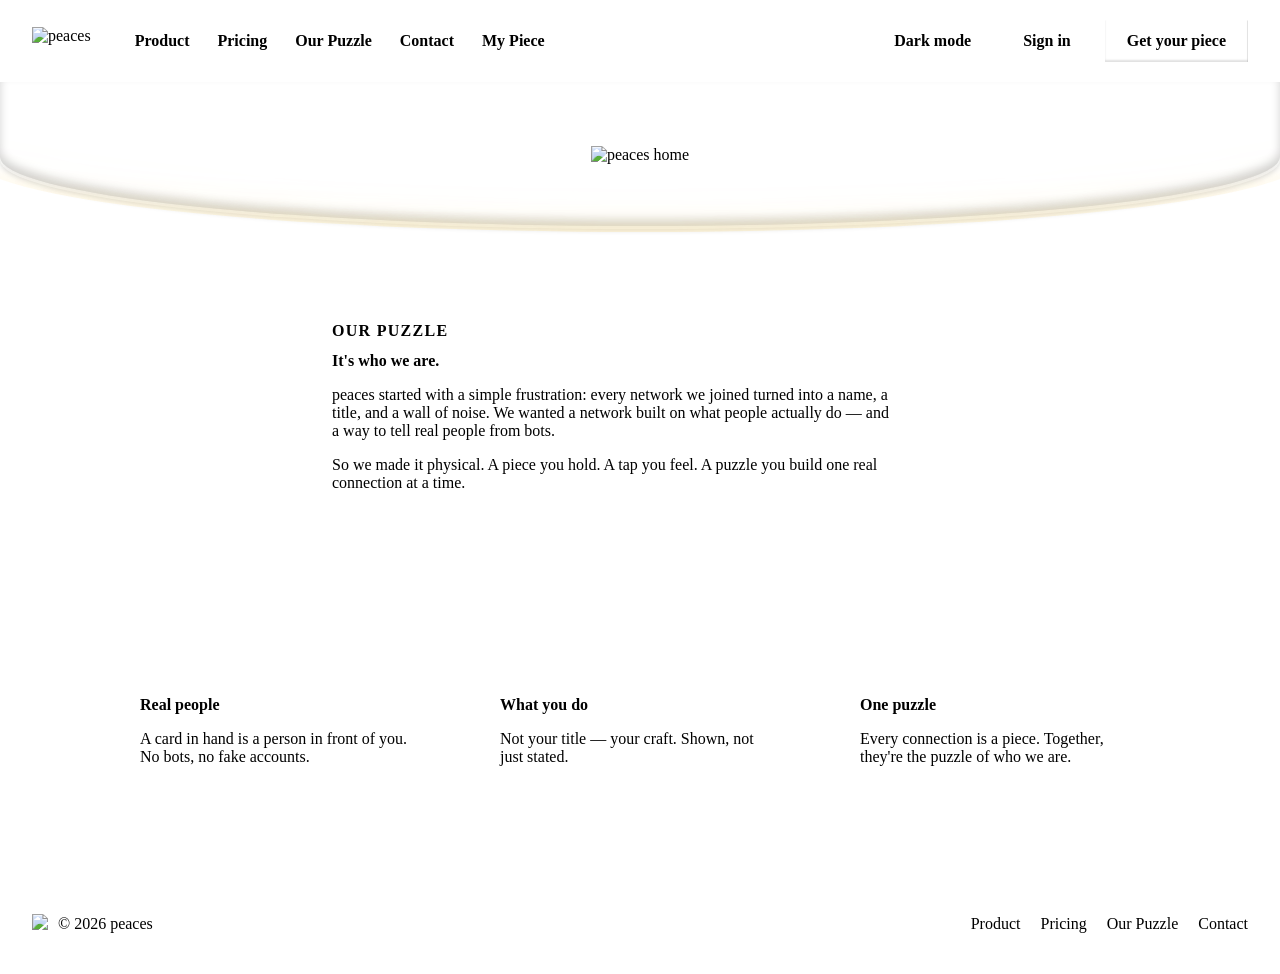
==== commit b9727cb7: "Add files via upload" ====
--- a/about.html
+++ b/about.html
@@ -1,385 +1,55 @@
 <!DOCTYPE html>
 <html>
 <head>
-  <meta charset="utf-8">
-  <title>peaces — Our Puzzle</title>
-  <style>
-    * { margin: 0; padding: 0; box-sizing: border-box; }
-    body { background: #faf9f5; display: flex; align-items: center; justify-content: center; min-height: 100vh; font-family: -apple-system, BlinkMacSystemFont, sans-serif; }
-    #__bundler_loading { position: fixed; bottom: 20px; right: 20px; font: 13px/1.4 -apple-system, BlinkMacSystemFont, sans-serif; color: #666; background: #fff; padding: 8px 14px; border-radius: 8px; box-shadow: 0 1px 4px rgba(0,0,0,0.12); z-index: 10000; }
-    #__bundler_thumbnail { position: fixed; inset: 0; width: 100%; height: 100%; display: flex; align-items: center; justify-content: center; background: #faf9f5; z-index: 9999; }
-    #__bundler_thumbnail svg { width: 100%; height: 100%; object-fit: contain; }
-    #__bundler_placeholder { color: #999; font-size: 14px; }
-  </style>
-  <noscript>
-    <style>#__bundler_loading { display: none; }</style>
-    <div style="position:fixed;bottom:12px;left:12px;font:13px/1.4 -apple-system,BlinkMacSystemFont,sans-serif;color:#999;background:rgba(255,255,255,0.9);padding:6px 12px;border-radius:6px;box-shadow:0 1px 4px rgba(0,0,0,0.08);z-index:10000;">
-      This page requires JavaScript to display.
-    </div>
-  </noscript>
+<template id="__bundler_thumbnail"><svg viewBox="0 0 100 100" xmlns="http://www.w3.org/2000/svg"><rect width="100" height="100" fill="#BC6636"/><circle cx="50" cy="42" r="24" fill="none" stroke="#fff" stroke-width="4"/><line x1="50" y1="42" x2="50" y2="18" stroke="#fff" stroke-width="4"/><line x1="50" y1="42" x2="34" y2="58" stroke="#fff" stroke-width="4"/><line x1="50" y1="42" x2="66" y2="58" stroke="#fff" stroke-width="4"/></svg></template>
+
+<meta charset="utf-8">
+<title>peaces — Our Puzzle</title>
+<link rel="stylesheet" href="site.css">
+<script src="theme.js"></script>
 </head>
 <body>
-  <div id="__bundler_thumbnail"><svg viewBox="0 0 100 100" xmlns="http://www.w3.org/2000/svg"><rect width="100" height="100" fill="#BC6636"></rect><circle cx="50" cy="42" r="24" fill="none" stroke="#fff" stroke-width="4"></circle><line x1="50" y1="42" x2="50" y2="18" stroke="#fff" stroke-width="4"></line><line x1="50" y1="42" x2="34" y2="58" stroke="#fff" stroke-width="4"></line><line x1="50" y1="42" x2="66" y2="58" stroke="#fff" stroke-width="4"></line></svg></div>
-  <div id="__bundler_loading">Unpacking...</div>
-
-  <script>
-    
-document.addEventListener('DOMContentLoaded', async function() {
-  const loading = document.getElementById('__bundler_loading');
-  function setStatus(msg) { if (loading) loading.textContent = msg; }
-
-  const FONT_MIME = /^(font[/]|application[/](x-)?font-|application[/]vnd\.ms-fontobject)/i;
-  const MIME_TOKEN = /^[\w.+-]+[/][\w.+-]+$/;
-  function toBase64(bytes) {
-    let bin = '';
-    for (let i = 0; i < bytes.length; i += 0x8000) {
-      bin += String.fromCharCode.apply(null, bytes.subarray(i, i + 0x8000));
-    }
-    return btoa(bin);
-  }
-
-  // Error sink persists across replaceWith since it's on window, not the DOM.
-  window.addEventListener('error', function(e) {
-    // Failed resource loads (CSP-blocked links, scripts, images) fire plain
-    // events at the element — warn only; real JS errors carry message/error.
-    if (!e.message && !e.error && e.target && e.target !== window) {
-      console.warn('[bundle] resource failed to load:',
-        e.target.tagName, String(e.target.src || e.target.href || ''));
-      return;
-    }
-    var p = document.body || document.documentElement;
-    var d = document.getElementById('__bundler_err') || p.appendChild(document.createElement('div'));
-    d.id = '__bundler_err';
-    d.style.cssText = 'position:fixed;bottom:12px;left:12px;right:12px;font:12px/1.4 ui-monospace,monospace;background:#2a1215;color:#ff8a80;padding:10px 14px;border-radius:8px;border:1px solid #5c2b2e;z-index:99999;white-space:pre-wrap;max-height:40vh;overflow:auto';
-    d.textContent = (d.textContent ? d.textContent + String.fromCharCode(10) : '') +
-      '[bundle] ' + (e.message || e.type) +
-      (e.filename ? ' (' + e.filename.slice(0, 60) + ':' + e.lineno + ')' : '');
-  }, true);
-
-  try {
-    const manifestEl = document.querySelector('script[type="__bundler/manifest"]');
-    const templateEl = document.querySelector('script[type="__bundler/template"]');
-    if (!manifestEl || !templateEl) {
-      setStatus('Error: missing bundle data');
-      console.error('[bundler] Missing script tags — manifestEl:', !!manifestEl, 'templateEl:', !!templateEl);
-      return;
-    }
-
-    const manifest = JSON.parse(manifestEl.textContent);
-    let template = JSON.parse(templateEl.textContent);
-
-    // Nested page bundles (iframe targets). Each ships ONCE, in the ROOT
-    // document's manifest; frame srcs carry an about:blank#<uuid> marker
-    // instead of a substitutable uuid. Every document mints the blobs for
-    // its OWN frames — from local text at the root, or text obtained from
-    // its DIRECT parent over the relay protocol below — so each frame
-    // navigation stays same-origin with its initiator and a deduped page
-    // loads at any depth on any host, including a file:// download's
-    // opaque origins (where a blob minted by one document cannot be
-    // navigated to by another).
-    const pageOrderEl = document.querySelector('script[type="__bundler/page_order"]');
-    const pageOrder = pageOrderEl ? JSON.parse(pageOrderEl.textContent) : [];
-    const pageSet = new Set(pageOrder);
-    const pageTexts = {};
-
-    // ── Nested-page text protocol (parent-chain relay) ──
-    // Page bundles ship once, in the ROOT document's manifest. Every
-    // document mints the blobs for its OWN frames, obtaining page text
-    // through a strict parent-chain relay: a document only ever SENDS to
-    // its direct parent (which, for every document the publisher's own
-    // runtime minted, is another publisher document) and only ACCEPTS
-    // text from that direct parent; requests from below are honored only
-    // for the document's own child frames, and the ROOT never sends
-    // upward at all. That last rule is load-bearing: the artifact host's
-    // frame-ancestors allows claude.ai (and friends) to frame an
-    // artifact, so window.top can be a FOREIGN document — a top-addressed
-    // protocol would hand page uuids to that ancestor and accept forged
-    // "page text" from it, minting attacker HTML as an artifact-origin
-    // blob document. The chain never touches the ancestor: requests stop
-    // at the root, replies are origin-addressed per hop (never '*' when
-    // an origin exists), and both directions are origin-gated (on https
-    // a foreign sender's origin can never equal this document's; in
-    // opaque contexts — file:// — everything serializes as 'null', where
-    // an embedded EXTERNAL frame still fails the gate by carrying its
-    // own real origin, and a sandboxed child of such a frame is excluded
-    // by the own-child-frames check plus uuid unguessability). Shape is
-    // deny-by-default: one request form, one reply form, no error
-    // replies.
-    // window.origin is the SERIALIZED SECURITY origin ('null' in opaque
-    // contexts such as a sandboxed preview iframe) — location.origin is
-    // computed from the URL and stays 'https://…' even when the document
-    // is sandboxed, which would misgate every opaque chain.
-    const OWN_TARGET = /^https?:[/][/]/.test(window.origin || '')
-      ? window.origin
-      : '*';
-    function trustedOrigin(e) {
-      if (e.origin === window.origin) return true; // https chains; opaque==opaque
-      // file:// trees: Chrome serializes the file document's origin as
-      // 'file://' while the blob: documents it mints serialize as 'null',
-      // so the two legitimate shapes can never string-match — accept the
-      // pair in both directions. https origins never serialize as either,
-      // and sender identity (own child frame / direct parent) is checked
-      // separately.
-      return (
-        (e.origin === 'null' &&
-          (window.origin === 'file://' ||
-            window.location.protocol === 'file:')) ||
-        (/^file:/.test(e.origin) && window.origin === 'null')
-      );
-    }
-    // Non-empty only in the root document (nested bundles ship an empty
-    // island), so it doubles as the root marker: the root answers from
-    // local text and treats a miss as authoritative — never relaying to
-    // its (possibly foreign) parent.
-    const isPageRoot = pageOrder.length > 0;
-    const blobUrls = {};
-    const resourceBlobs = {};
-    const UUID_SHAPE = /^[0-9a-f]{8}-[0-9a-f]{4}-[0-9a-f]{4}-[0-9a-f]{4}-[0-9a-f]{12}$/;
-    const pendingFrames = {}; // uuid -> [{el, frag}] awaiting text for own frames
-    const pendingRelays = {}; // uuid -> [childWindow] awaiting text to pass down
-    function mountPage(el, frag, text) {
-      const pageBlob = new Blob([text], { type: 'text/html' });
-      const u = URL.createObjectURL(pageBlob);
-      resourceBlobs[u] = pageBlob;
-      el.src = u + frag;
-    }
-    function deliverPage(uuid, text) {
-      const frames = pendingFrames[uuid];
-      delete pendingFrames[uuid];
-      if (frames) for (const f of frames) mountPage(f.el, f.frag, text);
-      const relays = pendingRelays[uuid];
-      delete pendingRelays[uuid];
-      if (relays) {
-        for (const cw of relays) {
-          try { cw.postMessage({ __bundler_page: uuid, __bundler_text: text }, OWN_TARGET); } catch (err) { /* gone */ }
-        }
-      }
-    }
-    function ownFrameWindows() {
-      const out = [];
-      for (const f of Array.from(document.querySelectorAll('iframe'))) {
-        try { if (f.contentWindow) out.push(f.contentWindow); } catch (err) { /* detached */ }
-      }
-      return out;
-    }
-    window.addEventListener('message', function (e) {
-      const d = e.data;
-      if (!d || typeof d !== 'object' || !e.source) return;
-      // Origin gate first; the structural checks below (own-child-frames
-      // for requests, direct-parent + solicited-uuid for replies, the
-      // root's never-relay rule) are what hold in fully opaque chains
-      // where origin strings can't discriminate — a sandboxed root's
-      // FOREIGN wrapper still fails all three even though both serialize
-      // as real-vs-'null' rather than matching.
-      if (!trustedOrigin(e)) return;
-      if (typeof d.__bundler_need === 'string' && UUID_SHAPE.test(d.__bundler_need)) {
-        // Requests are honored only for this document's own child frames.
-        if (ownFrameWindows().indexOf(e.source) < 0) return;
-        const uuid = d.__bundler_need;
-        const text = pageTexts[uuid];
-        if (typeof text === 'string') {
-          try { e.source.postMessage({ __bundler_page: uuid, __bundler_text: text }, OWN_TARGET); } catch (err) { /* gone */ }
-          return;
-        }
-        if (isPageRoot || window.parent === window) return; // authoritative miss
-        const waiting = pendingRelays[uuid];
-        if (waiting) {
-          if (waiting.indexOf(e.source) < 0) waiting.push(e.source);
-          return;
-        }
-        // Never-answered uuids would otherwise accumulate forever under a
-        // request spray; past the cap (far above any real page count) new
-        // relays are dropped rather than remembered.
-        if (Object.keys(pendingRelays).length >= 128) return;
-        pendingRelays[uuid] = [e.source];
-        window.parent.postMessage({ __bundler_need: uuid }, OWN_TARGET);
-      } else if (
-        typeof d.__bundler_page === 'string' &&
-        UUID_SHAPE.test(d.__bundler_page) &&
-        typeof d.__bundler_text === 'string'
-      ) {
-        // The shape test is load-bearing beyond tidiness: the solicited
-        // check below uses the in operator, which matches prototype keys
-        // ('__proto__', 'constructor') — an unshaped key would reach
-        // deliverPage and throw, painting the error banner.
-        // Text is accepted only from the direct parent — the document
-        // that minted this one.
-        if (e.source !== window.parent || window.parent === window) return;
-        if (!(d.__bundler_page in pendingFrames) && !(d.__bundler_page in pendingRelays)) return;
-        deliverPage(d.__bundler_page, d.__bundler_text);
-      }
-    });
-
-    const uuids = Object.keys(manifest);
-    setStatus('Unpacking ' + uuids.length + ' assets...');
-
-    await Promise.all(uuids.map(async (uuid) => {
-      const entry = manifest[uuid];
-      try {
-        const binaryStr = atob(entry.data);
-        const bytes = new Uint8Array(binaryStr.length);
-        for (let i = 0; i < binaryStr.length; i++) bytes[i] = binaryStr.charCodeAt(i);
-
-        let finalBytes = bytes;
-        if (entry.compressed) {
-          if (typeof DecompressionStream !== 'undefined') {
-            const ds = new DecompressionStream('gzip');
-            const writer = ds.writable.getWriter();
-            const reader = ds.readable.getReader();
-            writer.write(bytes);
-            writer.close();
-            const chunks = [];
-            let totalLen = 0;
-            while (true) {
-              const { done, value } = await reader.read();
-              if (done) break;
-              chunks.push(value);
-              totalLen += value.length;
-            }
-            finalBytes = new Uint8Array(totalLen);
-            let offset = 0;
-            for (const chunk of chunks) { finalBytes.set(chunk, offset); offset += chunk.length; }
-          } else {
-            console.warn('DecompressionStream not available, asset ' + uuid + ' may not render');
-          }
-        }
-
-        if (pageSet.has(uuid)) {
-          pageTexts[uuid] = new TextDecoder().decode(finalBytes);
-          return;
-        }
-        if (FONT_MIME.test(entry.mime) && MIME_TOKEN.test(entry.mime)) {
-          // Strict artifact hosts allow font-src data: but not blob:.
-          blobUrls[uuid] = 'data:' + entry.mime + ';base64,' +
-            (entry.compressed ? toBase64(finalBytes) : entry.data);
-        } else {
-          const blob = new Blob([finalBytes], { type: entry.mime });
-          blobUrls[uuid] = URL.createObjectURL(blob);
-          resourceBlobs[blobUrls[uuid]] = blob;
-        }
-      } catch (err) {
-        console.error('Failed to decode asset ' + uuid + ':', err);
-        const blob = new Blob([], { type: entry.mime });
-        blobUrls[uuid] = URL.createObjectURL(blob);
-        resourceBlobs[blobUrls[uuid]] = blob;
-      }
-    }));
-
-    const extResEl = document.querySelector('script[type="__bundler/ext_resources"]');
-    const extResources = extResEl ? JSON.parse(extResEl.textContent) : [];
-    const resourceMap = {};
-    for (const entry of extResources) {
-      if (blobUrls[entry.uuid]) resourceMap[entry.id] = blobUrls[entry.uuid];
-    }
-
-    // Artifact-host CSP (connect-src 'self') refuses fetch() of blob: URLs —
-    // consumers read these Blobs directly. Survives the swap like the error sink.
-    window.__resourceBlobs = resourceBlobs;
-
-    setStatus('Rendering...');
-    // Page uuids have no blob here — they ride inside about:blank#<uuid>
-    // frame markers the pass below resolves after the swap.
-    for (const uuid of uuids) {
-      if (pageSet.has(uuid)) continue;
-      template = template.split(uuid).join(blobUrls[uuid]);
-    }
-
-    // Strip integrity + crossorigin — blob URLs from a file:// document inherit
-    // a null origin, so crossorigin forces a CORS fetch that SRI then rejects.
-    // The manifest bytes are ours; SRI protects against CDN compromise, not this.
-    template = template.replace(/\s+integrity="[^"]*"/gi, '').replace(/\s+crossorigin="[^"]*"/gi, '');
-
-    const resourceScript = '<script>window.__resources = ' +
-      JSON.stringify(resourceMap).replace(/<\//g, '<\\/') +
-      ';</' + 'script>';
-    // Inject after <head> so the DOCTYPE stays first; prepending the script
-    // would push the parser into quirks mode. DOMParser always emits a <head>
-    // (synthesizing one if the source HTML omitted it) but may carry
-    // attributes through, so match the full opening tag. slice() rather than
-    // replace() keeps us clear of $-pattern substitution in resourceScript.
-    const headOpen = template.match(/<head[^>]*>/i);
-    if (headOpen) {
-      const i = headOpen.index + headOpen[0].length;
-      template = template.slice(0, i) + resourceScript + template.slice(i);
-    }
-
-    // Parse the template and swap the root element. Scripts inserted via
-    // DOMParser/replaceWith are inert per spec — re-create each with
-    // createElement so they execute, awaiting onload for src scripts to
-    // preserve ordering (React before ReactDOM before Babel before text/babel).
-    const doc = new DOMParser().parseFromString(template, 'text/html');
-    document.documentElement.replaceWith(doc.documentElement);
-
-    // Resolve page-frame markers: mint this document's own blob for each
-    // framed page — from local text when this is the root, otherwise by
-    // asking the direct parent over the relay protocol above. An
-    // unanswered request leaves the frame on about:blank, the same
-    // degraded state as a refused embed.
-    {
-      const MARKER = /^about:blank#([0-9a-f]{8}-[0-9a-f]{4}-[0-9a-f]{4}-[0-9a-f]{4}-[0-9a-f]{12})(#.*)?$/;
-      const needed = [];
-      for (const el of Array.from(document.querySelectorAll('iframe'))) {
-        const m = MARKER.exec(el.getAttribute('src') || '');
-        if (!m) continue;
-        const text = pageTexts[m[1]];
-        if (typeof text === 'string') {
-          mountPage(el, m[2] || '', text);
-        } else if (window.parent !== window && !isPageRoot) {
-          const had = pendingFrames[m[1]];
-          (pendingFrames[m[1]] = had || []).push({ el: el, frag: m[2] || '' });
-          if (!had) needed.push(m[1]);
-        }
-      }
-      for (const uuid of needed) {
-        window.parent.postMessage({ __bundler_need: uuid }, OWN_TARGET);
-      }
-    }
-
-    const dead = Array.from(document.scripts);
-    for (const old of dead) {
-      const s = document.createElement('script');
-      for (const a of old.attributes) s.setAttribute(a.name, a.value);
-      s.textContent = old.textContent;
-      // text/babel scripts with a src: read and inline. transformScriptTags
-      // does XHR against the src, but blob:null/ from a file:// origin is
-      // silently dropped. Inlining makes it a plain inline babel script,
-      // which transformScriptTags handles unconditionally.
-      if ((s.type === 'text/babel' || s.type === 'text/jsx') && s.src) {
-        const pre = resourceBlobs[s.src.split('#')[0]];
-        s.textContent = pre ? await pre.text() : await (await fetch(s.src)).text();
-        s.removeAttribute('src');
-      }
-      const p = s.src ? new Promise(function(r) { s.onload = s.onerror = r; }) : null;
-      old.replaceWith(s);
-      if (p) await p;
-    }
-    // Babel standalone auto-transforms type=text/babel on DOMContentLoaded,
-    // which fired before we swapped the document. Trigger manually if present.
-    if (window.Babel && typeof window.Babel.transformScriptTags === 'function') {
-      window.Babel.transformScriptTags();
-    }
-  } catch (err) {
-    setStatus('Error unpacking: ' + err.message);
-    console.error('Bundle unpack error:', err);
-  }
-});
-
-  </script>
-
-  <script type="__bundler/manifest">
-{"0a5bbc20-f105-41cf-ae47-122f9551930e":{"mime":"image/png","compressed":false,"data":"[base64]/zlN6vyl78/mTVj9E8RUAQUAUVAEagIARU6FQGt1SgCioAioAgYo0JH7wJFYBQBPVYEFAFvCKjQ8QatElYEFAFFQBEYRUCFzigieqwIKAKKgCIwioDYsQodMSiVkCKgCCgCisA0BFToTENIrysCioAioAiIIaBCRwxKJVQ3AtPqn5ubu/xjc3PrSbMrVu5YPjf3XdLs8rnnZ1fMHRpJsT12TYtp2nqojzRr64cPEnxN412vKwJtQUCFTlt6UtthZmf/dC2DOIM6afaiIEmEx7nY/EMUm78jGRM/GcfmYZKJzFYL340jyR46fxbTtPVQH4n64YMEX5ZXeJy334mg6vO/cgftUaHk3A9KICAEVOgE1BnKSj4EGIhn5+bu7A/MiYbygR2sYzNz7jCDOIM6yVJLB337sxGfVZbLhOc+//GTtOecFZa0b3bFyiOzVpAm7bbtR8ja/PpRBCYgEN4lFTrh9YlyNIQAAoZB9mMrVr4y2x90YwZiE5u/jq2mYrMySK+23x34xGtsI2+MabdtP0J2dsWc1ZBWHumbCFcmmpHNox9FIFgEVOgE2zXdY4yZOxrMYAA9woCKgGGQjUz8JWuSYtDtHjBTWxyv6ZsI40QzArfZRECv3AWeap6bCqBmqBABFToVgq1VLUYgETIrVu7oazFz88zc0WAGA+iaxbn1qBgCscUv3g6eA/PcBwNhvkOFUDEkNbcsAip0ZPFUahMQYLBj5t0f/AZCxjr0+1qMwZ8xobReckRg9UCYP7lICFnfkDG9niNtLa4I5EZAhU5uqDRjGQTwyVhTzy6bjjDYGXwRkSFaTIVMGUDlyvSFkO2P2RUL/4v+wXeG9ilXhVIqjUCLC6rQaXHn1tW05cv/5NZUm8EnY30x222y5p66ONJ6pyMQr4kJUJg5d3h2xVxiiqMfp5fTHIpAMQRU6BTDS3NnItDrYTYb+GbiODr/X/umHKPaTCZewZ9MtCD60QqgeSYQKoCC77PGMKhCpzFdFRqjxiy/oNEsfGCsmWbgmwmPUeXIBYFVTCBUALlAqGWHEVChM4yG/p6KADZ/Zr7MgBmIGJBsoVU26af9CKyiv+l32/8fzK5YuYv7of3N1hZKIqBCRxLN1tKy5rMVK3fMWlt/EtasgQCt7ekCDVtt/XTbuR9mWROkUXAJdPpvOgIqdKZj1NkcSeTZ8rnniW6yA8yTFgg70Nj/+lEEFiEQr8G8au+TDxItePZP1y66rAeKwBACKnSGwNCfIHBRq0kiz/paDRc0KQLTEEjMb4u1n2lF9HrXEFCh07UeH9PeZOFmX6v5QLWaMSDp6QIIpNrP3Dzrf7i/ChTWrC1GQIVOizs3T9MwoRHqnCzc7Gs1q/KU0zyKQE4EVsWxeZj7S01vORFreTYVOi3v4HHNY13N7Iq5Q5jQNNR5HEp6XhQBJjX9xaeHmOyI0nYjpqUrRECFToVgh1DVQNgk62osP7wWwH7pZxiB9Z+7wZRNn7jkz4ZJ6e9sBG5kssOkh/sxO4uebSsCKnTa2rMj7eLhtg95Kmw6GYV215Z/Y4bT6YWTJiv94pe/NGXT8ePHM2kO18vvT62+bKSHOnl4Yz/qbe4D7s9OItDBRqvQaUinl2WTh7kLwuaqK68w6wcayuOPfs+kaVioPPOjH5nhVBbTMuWG6+X337///gXh9Ns337jALwIpbUeZehpaZnUqfNjloqFtULZzIqBCJydQTcvWRmGD6SodkEeFyu8OH7mgnWy/7z6Tpib029XXXHOBXwRSqmWlAnP/[base64]/Crr7GcQTLUYTGWP79yZCBmhKpTMEAL4isAXnEeFUBP9QnFsHuZ+x1851Ez92TAEVOg0rMNgFzu3FThHrLBhE86gdxAgNBi/A4MeM3AGQdVi6MXq07AQwi+EOY7+qZ4TpxpX4a+cXTF3SF+r4IRjbYVV6NQGfZmKrSnN2rf7fps42Nc/o9EgaNBoCA3G71CmtVrGLwKY4+ifXxw4kJg46Te/NQ6oy3zdaJLdDVbuMqbXkyGpVKpAQIVOFSgL1DG7YmBKs/ZtAXLiJPAbMHPGj4BGg6BRjUYcZi8E19/0+cTESb/Rf/Qj/emlMnGi8XZMbrq+RxxYbwRV6HiDVoYwUTuz1pQQqimNwYmZMn4DZs6YcGRarlTqQID+ox/pT0yiaKwNMMGtYn0PG9fyvNSBm9aZHwEVOplYhXGSaJ1zsfkHy01QUWlXDQICGJQYnJgpWx7100IE0FgxwaH90O8hN5GNa+3zcmR2xcodIfPZdd5U6AR4B+AgtQ/OkTg2D4fCHtFOzHrx02CGISAgFN6UD/8IoP3Q70w0AhdAq4yJn5y11gHVevzfF2VqUKFTBjWPZdBucJDaByeYQAEGGaKdmPWqn8Zj5wdOOmUvFUDcF9dec1V6OrTvG8/FRrWe0HrF8jNjk34CQIBZGbOzULSbq6wJDa2GmS2DTAAQKQuBIcB98cabbxnuE3x7gbEHO4nWg6/HmF6PE5rqR0CFTv19YFjsxqzMslKr72bUhNZGreadt982u5988kJ64FvfMrfcfPOiZPuh9GeU3h2bv3KhrrTe0sQDLch9gm8vmaDcs81wH4XEKr4ejXALp0faJXTCwTUnJ71eMguLzV/bAnZWZv/X9GGm2iYTGgP83d/4hiF9+oorzPK5lUn67LrrzQMPfedC2v3Dp82hX/9mUXLpgqPvvLOI1ksvv3KhrrTelBe+4S9NLvWGUhZfH/cR91MoPA34SCLcZles3GVMrzc4p181IKBCpwbQqbIfLLBwhFkYx3UlBgfMI8xU6+KhbL2vvvxyokWk2sVnrl2bCBYGcwb45/b+2JB+f+zDslV4Lwd/aYJvEu1ItS+EJ+30zohwBdxPYWo+8fbZFad0NwPh/i5CToVOEbSE8trZ1o5+sICp7dUDt992q2EhIIMD5hGhpnkjw+A7Klw2bf5qokWk2sq7773vrf4qCdOOQwPtC+FJOxFGJIQROIBHTp5qzZZqPuy5F856n3iNmTl3CLN2reB0tHIVOpV2/MCcZmL2TKu0ZirD1s7DzwyU3YhZCMj50NKh136VaDAMsJdeemmivTD4tk24lMEdYQQO4IEQIoETJrqQBRHCh/U+aNUEqZRpu3CZVcaatWeXzz1vTK8nTFvJTUBAhc4EcCQv1W1Ow4yGrZ2HX7JdUrQQNAycySC6cWOiwTDA/uGjf5KqorV0wAkTXSqIUiEUYoPRqlnvs/e5Z00Qmk9ktmJuI3o0RLzayFMQQqeNwA63KVHjrTpvz622qdLP7daMlm5TU2nFUypDyDAzZ4BMBQ0D55RiejkHAqkQSnC9+WaDOQ68cxStLMuXN282+/fvN9yflVU6tqJ4zbnYHNH928YCJHpBhY4onEuJWf/[base64]/jSVZ6WJP/DbMGjFd2Lpr+6QLMFPTmZrNauuKiRUjgNCAWMeEBkq/TSzg+SIaOcEGtZvcBn4eY3o9z03uJHkVOsLdzls9TcX+G4RN6rdh1ijcpFzkGLAw2yBo0gWYDGq5CmumWhFgHRMaKP3GGiE0U/[base64]/nmdu7s462t/GOlXoCPRq3/EYbxcgNZUEET5oN9i+6wgUIPyWQYigAAYlDQoY6bIWHqL9oMUywUCrZcJRdTPRephkcf9XXXdSn51Q9p/z5Ej/OSCgQscBPGMGEWrW8ehEJmdhfDc/P3jQVK3dMMjgaGbWS/gtg1BOljVbixBggoFWy4SDiQf3RZXNY5LFAufawqvtc66Cx73HVeiUxhCBc+qQLV5JhBph0PhuqgwUIJz2+nXXGQYZHM22rfpRBBIEmHhwX3B/cJ8kJyv6V2t4NYInWQrR61XU3DZUs6gNKnQWwZH3IBU48Zq8Jcrmw5xQdRg0kUtoNoTTHn773bKsa7kOIMD9wX3C/[base64]/LM6Vz7GUVOhaEcZ8qBA7mNByhVZjTWNh5x9YthoijcW3W84qATwQINsDk5rMOaPM8YW6rWPCsOhdHrxjT68GDpmwEVOhk42KqEDg8EFUs9kxNacw2mXWOaXITTyvPDUQAkxtaj2/hg7mNnTuY1FUHU6xRbVPAVqGTAZBvgYN2Q7AADwQPRgYLIqd4qHm41ZQmAqcSEUYgF8Iy0QAAEABJREFUFT5Euvk0u2FuY/+26tb0qOCZdKuo0FmCTq9nZs4/b0978eFw4xPe6VPYpJoND7Vth34UgaARINKtCrMba3oI1mHS5x+QGgWP/8Y51aBCZxF8fnca4Ibnxl9UpeABoamEP6tmIwiqkqoMASZJRFSySNlXpQTrYNJWweML4el0VehcwMivwPEdnfbivn2GnQQ0/PlCh+qPBiKAz5FFyixW9sU+Vgai23zRX0zXajzLF3YtPtftIxU6g/7/2IpT1qTmZy81HJlE0wyqEv1Cu8EmvuWur4vS9UtMqSsCkxFgsTJaO/f35JzlrvI88qoEgnnKUShQik1Cl8/Z8aVAmRZnVaFjO5ftyiMTf8n+FP2gwqPh4MgUJTwghhmChXfYxAen9EsRaA0CaO1o7760Hl6VQDAPflbvoFnBs3xu7rve62lABZ0XOsmNYG8I6b5iBkXAADMqadrQw5yGGQJzBMeaFIG2IoDW8+krrvDWPPysPK/eKhgQjmPz8KRXXw+ytf6r00KHG4AbQbqX0XBYmCZNN6Wn5rQUCf3uCgK/P/ah8Wlu43mtQvCY2Pz1x+bm1nel37La2Vmhk6zFsTdAFigu57hxiY7BWelCJ6ss9m2ie9ScloWOnms7ApjbMCf7MLfxvGJqw//qG8coNq8k44/vigKlPxMoX17ZSvZH6u+nJloPAocblxtYlLAlhjkN+3at5jTLh34UgToR4P7H3Ia274MP/K8sbfBBe4jmqv5awF5v6FxnfnZQ6PR655L9kYzo4k+fJjX2TNPotM48k9rQHAig7fsSPKzl8R9cEK+ZXbHwSo6mti5L54SOj9BoBI4vkxoPFnumte7O0wYpAo4IIHgSc/[base64]/[base64]/[base64]/ebLB85OegcM4b7Ti2o3CpBhRondDp20Pj7VLYsx0GDkRmN1I0ETio/[base64]//353QgMKTFB9hlJbt8HzxvR6g+oa/[base64]/X4JMQoNtNthgMDnQf4qAItBIBB5/4gnDBFKCeQKT2LtRgtYIjRuTV7eMnGzCYeOEztzc3OWolxLgEt74pdtukyBlsAerhiMCpRJRBGpFgOdY6iVwXv07yatber1awSpReeOEztk4WqRWlmhzUoTZh9TO0ajj2IMTwvpPEVAEGo8AFgupiDaP/p1VTVy70yihQ/CAxFY3+HGe+eHThlmI69NBpBrquCsdLa8IKAJhIUBEm5Tgwb/jZ/1OvL1pQQWNEjpSwQNf3LDBsG2FxC3OrrWo4xK0lIYiIIOAUpFCAMHDxFKC3s6/2ilBZimNhgUVNEboDF5o5Bw8kGg5P/rR0o4rcUZqFlSiai2iCCgCFSEgtQSCia6naLYb2ZmlIjicq2mI0On1jIlFtveWilZjixtmQc49oAQUAUUgaASwZEhNMH1Fs8XReRFfdxUdUZfQKdS2wQrcVYUKZWRmliERrfbivn1Gt7jJAFhPKQItRYAJJs+9a/PwI3varWD1wBrkyqL38sELHckQaWYZrogSv//dRx5xJaPlFQFFoGEIbLnr6+bVl1925ppotttvu9WZzlICWIN6vaXnwzoTvNA5d96ImNV+ceCASLQa7+AgnNLonyIgjYDSCx6Be//yL0V4fGHfT3289G3VwCokwqMvIkELHbQcI7C/GmY1nHiuILIeBzXblY6WVwQUgWYigH+HheAS3BNFK0FnmEYcmx3G9Hom4L+ghY7UQlAJsxp9qOtxQEGTItBtBFgILhFGzbt3iKYVRjP4BaMFhY4wPBPISS0ExXaK825CVbku3bH5K4ZZTq7MmkkRUARajQDr8/DvujaSd3i50lhaPt6eWImWXgjiTLBCJ4qNsy+HrW6wnRrHP8xqL738iiMVLa4IKAJtQmDr1i3Ozdl+330G878zoRECUr7wEbIih0EKHbQc27obbXL6SIQmokaz3bkTI1q41Qho47qJwLvvvW+YkLq2nlerMEF2pbOovPWFh6rtBCl0JLQcZg+EJi7qiBIH3/uPj5YopUUUAUWgCwhI+Xn/r40bxeEKVdsJTugMpLOzliMRPMAsRqPVxJ8FJagItAYB/Lz4e10bxIag4kEFtWo74xEJTuhISGe0HInggaefeWY8cnpFEVAEFAGLgJS/10dQwXlj7jSB/QUldBItx0pnV4wktBz2VtNFoK49oeWlEWA2zKRq+z3bzOOPfi9J+/f9xLD4me/0HC8oJJ90/UovG4FPX3FF9oUCZwkqkPbthLhuJyihI6HlSIRIEzzw05deKnC7aNYGItAYlhE0CBkEy/Hjxw2OZ8wxDFIk9hNk8TPfHJNYA0K+0wsnDcIIAQSdxjS6YYwyQZUws/GeL+GmB7dLQUBCp9eT2H3g33793zn32YMPPahrcpxRVAISCCAsEDQIGQRLGZoIIwQQdKBXhoaWmY6AhJmNPpbuo762M53/[base64]/uhoQtTfAAIZD2p34UgcoRQFNHC8GUVkXlDG6Y3Ag6qKK+rtTBTvSubX34//v/XUmMll89WHQ/er7y4yCEjomjHa4tl3hQ9cVsrr1QRfl21kHUEpo6WkjVLUyCDg4cqLra1tbH2j7XF74xIeCeEAVJYJyV4Kd2odOXvvEal8ZI2KdvuflmFxa0rCJQGgFMXPv37y9dXqIgwo5wawlaSsMYiRc9Su9SEJn4S8mylJo7qHahE503zg6uB7/9kHH5422AzE5caGhZRaAsAj8/eFDkBYNl60/LEWqtgidFw+2bEGrM9S5UsN7k1Xby1hPCYtGahU6v5xomjR3cdfeBp55+Om+faT5FQBSBvc89G4TASRuF4IGn9Fi/[base64]/nPz/6n/Jk1pyIghAD3LtFiQuS8knnjzbcM0XVeK2k58ef2/thgxs9oZu5T0lpnnQEFNQmdXs9E5lbj8HfTX3zeobQxaDmsHnYiooUVgREEDv36NyNnlh7u2bN36cmAzzz1/e8HzF0zWHvM8WWQm/6fTaINjWs0sdUidGbnFhA4pXcgwAHrYg8nlPEWD2/[base64]/U2NbkuPDWW2/myKVZFIFyCIzbukTKEcxMGcd0Xu7u2LrF2Yk9XNdjjz42fNjR3+Wb/abj+EPwlKCZc9Xy5X/iZHUqg0TlQscyeadNpT6uDy4PLCpuqcq1UGcQcDFLYfpFG08jvvjmmPBjCQC/UHAxNFo9ZaQ0HqLuXJ9DCRyaSgNzKNYWF/5dg6iG647N+XYLnX5seFx6c8/rrls3jFfh37967bXCZbRA9xD44Ngxp0ajjaevDOCbYyeCg8KY1RAig8PcX5TB/yMleFyfw9yMtzTjAw99x6llGzd+0dlBuPAAABAASURBVKn8osI1mNgq1XTOOQYQuC6S2rN3zyK8W3ygTXNAQMoEKyVsaAraVxGzGmVG0/ccw3ZTejyHaHDpsX4XR4D+LF6qXwJts8kmtkqFjoWstGnNNWqDWR6qreVBP4rARAQwwXK/TMxU8cVH/sO/d66R4AOWCzgTsgTW/6vP2f/6KYuA6ybDTTaxVSh0ej1jypvW7t22rWz/JuXuvsetfEJE/3UGgZDuF3wAUhMmlgtICFTX14nUciMFVCkTAHzMZVnacuedZYsuLVexia0yoTNYELq0wTnPEK6ZM+uSbDxkhJAuuaAnFIExCHC/4EMZc7nS008/84xYffh3HnzoQWd6hIc7E+k4ARcfM/gLhq9XGsVWmdCJHfw5rqa1Awd+1vHbW5tfBoGfHTwoGm5chgfMYQjAMmXHlTn89rvGxaeQ0nV9LlM6Xf0+YO8vl7Zv/spml+KLysZRvH7RCY8HlQkdlwWhru/MwaTgEUNB0koqJATQCu6///7aWEJD3/1DPy8YdPUpAIrrcwmNLidXE9v2++4T3Iw1rix0uhKh47oACXDL3pw8uAweZctruW4jwMCAT6VqFLhvCXP2VS/tcqW95prSqx9cq25NeRcTGyD8+ZVX8iWRVs/O/ulaCULTaFQidFxUt0nbikxrHNfVtAYKmlwQePyJJ5JdyV1oFC0rFd48qV5XYUro7iT6UtfaTMfVxCaqbc6cr8TEVonQMaa86rbt7rud7rnX/[base64]/n6TPvQsecN6WFjiuYrp1p9E8RyECAnZtdZ6fDZNFweBlb1QIHHo6+fZQvTTUj4BLCfvnq1WLcu/jf8zLhX+hEpnQo3rSXYpkJfz7NIBOq1UsdQACNhwkNgsJlsEDYILw+u+56U5cZWGKfuTH7gHXgTpBr4v6/2V+aGAvncUWUJrC4YGklYTGZ8Udehc4gBG/V+OrHXyFqjVW343NMviLhJJ1cg17tOgIICl6Udv266wpHtzEpQtggvOrE8Q9//Mi5+ksu+bgzja4T+B+//Z0TBK6uiIuVx2uM6fUuHsv/8ip0jEMI3mWXXebU2o8++qNTeS2sCORFgBX+RLeh+bCDAAIFLWa4PBoR54lMu/[base64]//NCpasGFul7X63gTOufPz5RW0VwXO/3P995z6jwtrAgoAopA1Qi4+nUkF+p+bG7Om7Yz4wtYl3hvF6cY/pyQbOa+8FW6ioAi0D4ECKEv2yrJhbpRHJVWGqbx703oGFM+iODSf/kvJ/E98Zr6cybCoxcrQICXa2HqGE0VVF1LFS6+iFoYDrjSw0cOO3HnaiW6ULlDENgFGmN+eBQ6prRd0EViSyx2G4OVnlYExiLAw/74o98zpxdOmjfefMs886MfLUlc+8WBA2b7PdsE34MyliW90EAECL93YfsTH7/EpfjFsg5BYBeJZP/yInQGi0Kza5xylkWhU7JMvKz+nInw6EVhBBAgiTD55S9NnskSrwN4fOdOc/z48UT4uN7vF5pT8ofgSvaSHGixUQRcQqevu27dKLmyx3J764xw4EXomGXnStsD199YWkFKmqbrDhIY9J9nBNBsfvvmGwYBUrYqyv79++8nwqcsDddycivZXTnR8ikCLtYal6Umaf3pt69gAi9CJzLmclPyb/369SVLGvPivn2ly2pBRSAvAvhqfmE1G5ew/uG6ED6Y5obPVfX7U5/[base64]/NLZTScuDPZVGoS8QHdWtSBMYhgAZOGPS469Ln0XjQqqTpjtKroo7ROvU4HwLH//Ef82X0nGuwnZloLeJCx8X55LIoVBQVJaYIDBDA1LVnz97BUXVfaFW+w6nv3bbNuUFq0naGMJPA0XfeyTyf5ySTljz58uQ5a4y4iW260DHF/qIo7hUrcTG3i31ZV0VfxFF/ySGAqcvVBFWWG8KpEXply08qB13XnYl5R9CkOvRaeQRCec+RFRDlw4nHNN/SHHOl5GmXyLW6Hu6STdViLUcATUNy1lgGLoRemXLTynxxw4ZpWaZe/+DYsal5NEM5BFzXG3Lvlqt5cak4jkorEYspXTwSFzrGyDNpcvy5hhnmqEKzdAyBbXffPa7FlZ1H6OFTkq7w3m9+05mkWhecIZxIwCWC7bLLLptIO//[base64]/UGYQqc0gaGCh/77r4eO9KcPBFz2YLt8tdwm0S7KRBYuwQidLObynlOHZl6kup4vX/sxZ+XLuTQXYcS3bNxoUn8H3xxzfmnuYmfY861sUAEC64V9Py1W4ZjcmNb+8NE/[base64]/4T3/rd6cQEF0gKi10SvXEpz75yVLlKDTNpEEeTYpAFQhMW3RJxJcP8xT1pskl8m4SRnds/oqB/0l59FpYCEi8FXbQIrn4a0tQTOjMzv5pLaa1aSYN20b9KAKVITAtpBnz1APf+lZl/EhUxMTupZdfkSClNOQQmEqJicjUTDVkEBM68bJzvRr41yoVgaAQuOSSj0/lZ/cPs8OqpxasKcODD7ktlq2J7VZUG877ino9KUDFhI4UQ0pHEegCAk3RdnBko511oU+0jeMRcHkj9ChVMaEzc36mtCSUXEcw2kA9rg8BrXk8Amg7LlvXj6csdwU/Tjgzbbl2KaV6EZgRq37mfC0+HV0dLdaDSqhiBDZt2lRxjfmrI8pO/Tj58dKc+RGQEzr569ScioAiYBHAbIX5yv4M6oPAuWPrlqB4ag8z1bbkE5f8WbUV5qhNhU4OkDSLIuALAcxXmLF80S9Kl10T2KBUw6OLIhdm/j+/8koRxqygWC9CyBKxtOx//[base64]/ft84YDgg3tRgMGvEGshMcgoEJnDDB6WhGoG4Etd33dfObatYa9zyR4QXsiUu7TV1xx4XXaEnSVhiJQBAEVOkXQCjqvMtdGBN59732zafNXE+GD76WoAELQsOUOmg3aE5FyrA9qI1bapmYgoEKnGf2kXHYcAYQPvhcE0PK5lQYhghDKinjjPAmNBkHDljuY7DoOoTY/EARU6ATSEcqGIlAEAYQIQoiIN4TQcOI8STUaY4pgqnmrQUCFTjU4ay2KgCKgCCgCFgEVOhYE/SgCioAioAhUg4AKnWpwHl+LXlEEFAFFoEMIqNDpUGdrUxUBRaB5CGy/777mMT2BYzmhE5sPjP4pAoqAIuCOgFIQQuDDDz8UoiRHRkzoRDOmFqHziY9fYvRPEVAEFAFFYCkCIUYwigmdpc2t5sx1162rpiKtRRFQBBQBRcAZgSCEDgvZnFtSMQGtThFQBBQBRaA4AkEIneJsawlFQBFQBBSBqhA4b8whI/SnQkcISCWjCCgCioA0Aus/d4M0ydrpyQmd8zNH6mjN5atX11Gt1qkIKAKKgHcEPvXJT5aug/cllS7sseCMFO3zM+fnpWgVofOl224rkl3zKgKKgCLQCQTee++9INspJnRcWsfmhC7lC5TVrIqAIqAIKAIFEfiYMWJLYoIQOkb/FAFFQBFQBJYg8MyPfrTkXB0nFhYWwhM6ZxcWxKIbioL6qdWXFS2i+RUBRSBFQL9bicDhI4eDbFcwmg5vOCyL0GWXqdApi52WUwQUgXYicPjtd6UadkKKEHSCETq/eu01+NGkCCgCioAiYBG46sor7P8gPqKRydJC53U/EE2m6hJWOJmyXlUEiiHwnW8/VKyA5lYExiBwySUfH3Nl+ulDr/1qeqaackgLndLNOP6P/1i67JVXXlm6rBZUBFIEPnHJn5n9+36SHpb6Xn/T583phZOmjYv6SgGihWpB4OjbRwXrjQLWdBxeb3D0nXcEQVJSikAxBO7a8m/M8ePHjdS6r1/88pfm8Ue/V4yJgrk1e7sR2LhhQxANjKJYdA2mqKZT1+sN2vaSoyDutI4wgd38t2++YXyEpnJfQlujKztyMwXUzLfeelOMmziOwhXLIulzAAAQAElEQVQ6scMCokO//o0YSEpIEciDANrN7w4fMVdfc02e7KXyQPvv339fzW2l0Ot2oTXXrCkNwB/++FHpsqMF4ygO17wWjwqdUe49HjNj9UheSbcIAXw3mL58aDfjYMLcdvttt467rOcVgSUI4B9ccrKGE9G5ZeFqOq7MuazVcYn0qKEftcqaEFj/uRvMzw8eNJi+qmbhhX0/Nb84cMDoBKlq5JtXn+s9Imk5OnPmf4er6bgy57JWR8Omm/dgVc3x3ueeNWgcmLyqrjutb/1NnzeY9NTPkyKi31kIBDSJFl0YSltFAwkgaNMxmyr/aNh05ZA3pkLMaTj0v7x5czA879+/X/08wfRGeIx84uOXlGbq1ZdfLl02o6ColgN9H0Kn9MZwB6zZA6bKpM/fdFOZYlqm5QjgRyEUuk7tJgti+EHrwreEUMzKo+e6i8B1160r3fgPjgnO+x2WwYxrQKbQGZc53/lIXDLmqZeHOE8+zdMNBDBfYU7DjxJyi/EtvbBnr4HfkPlU3qpFwCVyzWXyPtpKH8tgPAgdU1rTcXV+4SQ2+td5BHDCYr4KyZw2qVOIUoJf+J6UT691BwHuiRBae96YQ0b4T1zouMZ0u+wZFMoKXuE+UnI5EcBMhbkKR7285puTiZLZ4Be+WTtUkoQWawkCrpMP18n7MIyuEcnDtNLf4kLH9Q1zL/6XF1PeCn9jqihcSAu0AoHUd9P0e4C1QwQ9IEBb0THaiMII/LnDXpIuy06yGHWNSM6iKS50Bm+YKx1md9jxxUNqG8/q5nafQzsI3XdTpAfQegh+uPaaq4oU07wtQcAliMBl2clS+KKpu4YuLTP9jLjQGVRZOpjA9cVD+kK3QQ904AszBIst0Q7a2Nw33nzLbL9nWxubpm2agMDlq1dPuDr5kstu/Usox3HpcXwJraETnoSOWwSbS5y5+nWGerfFPxmM8YGE4nD1BfXjO3cmr1tQc5svhMOj67LTueRu/T4i10Dbj9Bx3CDOJc7cJdQQQDSFjwDBAgzGuThtQSYGIcKqW9AUbcIUBDAVT8ky8bJkEIGPyDWY9yN0zi1zUstc4szbPvOl07qaCInHnNb0YIEy/cd9rS+HK4Ncs8q47KziEvmbhdLZhTmncTyLJue8CB3XiIf/+d578FY6MTiVLqwFg0QAcxor+Bl8fTK4+8knnchTXvrhH2YIDND0hs/p73YggAnVZUJVIPI3D2DHjJmfz5OxaB4vQmfAxOuD78Jff/jonwqXGS6gfp1hNJr9m2hEZvhVmNPu/[base64]/V/P7Yh+JVoTXdcvPN4nRTgpgaieBjYWx6Tr+bi8CWO+8szbzs+hxjfAUR0EBvQmeZMU579vzhjx8Zlz9myS7ltWw9CCBw0G6YyfvkAPPX9euuM7t/+LTPasyhX//GUA/1+aqIhbFsbuqLvtKtBgEWBZetCbNu2bJZ5c4uLDiN31k003PehI7rzgQ8rCmTZb5dVNUy9WkZdwSYsSNw3ClNpoA57Y6tW4zrQuTJtVy8Sj3UR70Xz8r+YnPT/ft+YnBGy1JWalUgkG+SPJ6Tjz764/iLha/42YkgZcOb0KEC64xykpYuNnEXVRXeNVWHANoNAyYzdt+13rH5K4k5zTVYpSif1IcZj2AFaft7ygtm5Z8fPKgvh0sBadC3S/AT99O7770v2VqncXsaI16FTuRoYnPx66Cqus4epoGn190RIBQa7YYB053aeApMYJbPrTQvvfzK+EwVXCFY4QsbNhgGCh/Vcd/jC2ORoWo9PhD2Q9PFnCztz4niqLlCx5yfcWL+f/z2d049fNfXvuZUXgsXRqBQAaKvmhIKXahhUzKj9Xx23fVew6rZj053MZjSEYFcZoLgwoq0P+f06eVO4/a0tsxMy+ByfbBItPSO00QUuThgsXPrbM+lB/2URQNl7Q3RV35q6FPl3iF6DO2ifyas//h5MLf54gp89TUJvtCVo/vl//fLTsRcF9Mvrhx/zvz84nOyR16FDqy6+nVcV9mu/1efgw1NASDABKDKUGjWyrgGpPiEDY0HgfiZa9d6NbfxmgTX2bRPHFpPe0IDWWfF5GBClomXCE7hPpqYqdhFr1oOrHgXOpGjX4eHEkbLJpd3U5StU8stRYB3w2DucbFdL6WafQbtxncodHbN5c7iBN60aVO5wjlLYW5D4OfMrtkqQmDddeucavr53/6tU/nRwr79OdTnXei4+nVgEmnOd5lUxSBXhq8ulSEUmnfDuMzo8uBFsAA7C4Ss3YxrB6bkSy+91Kufh2cBwUO04Dg+9Hy1CHzhX/9rpwp//w//4FR+tLBvfw71eRc6A7/OMSorm/b/zf6yRZNy+BCSH/pvDAJ+TmNOqzIUmh0AGLz9tMY/VcwkmATR1HzVhuAhWpCJgK86lG4+BHg+XKM2ZSdY/v05IONd6FCJiY2TndA1is0lBt7oXykEMKfhS3B9qPJUjnZTdyh0Hj7z5mEgoU1585fJx5oo9fOUQU6uzBc3bHAiJh2EEkVxJesJKhE6kZlxagyzV5d1DczujP5VhgBrbzCn+a6QfdNYe8P94buuqunTJgSPi2l5Gs/q55mMkO+rrqY1V3/3aPvic8ucxulReuOOZ8ZdkDwvYSfc+/zzTixhy3YioIWnIoAZkxBd32tvmIBggmpSsMBU8DIyIHjYxQDhmnFZ5BQTMtZL0XciBJVILgSIWnOxAuC/zFVR/kwnBq6Q/CVK5qxE6BgzP2/5K/1+HVvW/PSll/gqnXi4sKGWJqAFxyIArgh1VsKzIn5sRoELmBRY0Y8JSoBcI0ggXBGyrDvywTABHvQdGqoP+kpzKQI3/cXnl54scEZ6Qah1gVSi5dDEioQOVUVOjcLJ6vrQudpQaUVQKQBmiISqKhQacxMmBe6FAJpeKQsIWYIMXJ+BSUyjoTJ5mJRHr8kgANYulLgfXMqPlo0cXSCmwF9lQmeZgJPqwIGfFWja0qyuNtSlFLt9Bkf0/v37DTNln0gw0LKAEnOTz3qaQJtdDDyYVi40HYsA5jbMPxdO6g9RBFxNmT78fBIukLwgVSZ0+q86ICQvL2tL87ma2LCh6sO0FNeiZzCnEQqNI9qnOS313TDDZwFlUT7bmB8tj9Bwdsv21T4mEbwcznVw9MXfFLrBX8aU6cLkU0/LvgMqNtGrxszPu/BUpGxlQmfAlFM0AA/ci/v2DUiV+9q6ZWu5gloqQQBzWlWh0KzSlzYjJI1owT9CxH2/HI7BUV8OJ3uzSAhy6WeiqlDpFMlKhY6Eie27jzyS8l7q+/M33VSqnBYyBnMaCwt9Y4H5iNX5ak6bjHT6cjg0wsk5y19l01y0WrTb8lS0ZIrAvdu2pT9LfRNIU6rghEJnFuac/O0TSGdeqlToSJjYGIhcbJqYg+pejZ3ZEwGfxCRJKDTmNJ9sMnjiu8F8hFbrs6620AYnXpPgYzBKMcIsrS+HS9Eo/81zBJZlKfB8EEhTtnxWuapNa/BQqdChQpucTGy2vHG1af7br/87yGjKgQDaDfZ9hHWO7KWzECyAOU19N+UgZDAiuq9c6eml6H/MbdwP03NrjiwEXDf3lH5ZGzxWbVqjzsqFjoSJzfX9EThK8U0AgKZsBDCnED7rW7uhdmbpRGWhxXKsqRwC4IemyIy4HIXppbgfuC+m5yyao/357/3mN50auWfvHqfyWYWrNq3BQ+VCR8LEhknBdZX2Mz+UjQABzLYknJ2YUwif9dkmBkd8N8zS6VOfdXWFNpoii2fxi/lqM/cF5lYmJr7qaBtdTPpoi2XbxbNC35Ytn1kuNlaKzc9nXvN4snKhk7Qlincl3w7/jr7zjkNpk6wtYXB1ItLCwkQrYUZxeUDywEIUIr4IFTZ50CqWB0zxi6FBFiuZPzf3B1GMbOyav1R3c7qa9J/6wQ/EwYsqXBBqhv5qEToSKp2riQ0M1lx9NV95U+vzMRsjWsl3Q5mFu0Yh+uaxDfR/dvCgAWufbXns0ceMajyTEcaUj0l/cq7JV998683JGYpfPXH69D9XGrWWsliL0DFmfj5OFiSlbBT/ZjbHflTFS14swVYU+sCYZNAgLJbt7i+i4+cXixqZheN/8FODUk0R4BkBa1dTdEov65vBFI1HrQZZ6PTPuZryidYVN62ZyDmgq9+64v9rEjrGzMSRc6NZJEWHFG/2xRJfuf32iwcd/EU0EoOGSyhnHtiYceO/YVFjnvyaRw4BNgwlss31WcnkaHASkywBBjqJGwAy+MJ6gGAeHJb62v83+0uVm1jo/Izz+DuR/oSLMxOueb00UO2OuVby87/9WycSaDtOBBpcmD22iEby3QR8C8y4mXn7rkvpZyPw+2MfGl6TQGh6dg73swQYsPkr5iR3au2g4OrLAQX5iVp0tKrXGMD/aKpN6MBIFBlnaYvd2jj+dW1LdwYFoo9cZ2DTYCfiBhMo0WnT8ur1ahAgNJ1JgK/auKfYBJaFkL7qaApdTI7g4cIvz49L+cyyAoFcmXRznqxV6NjKnYUOs+fJNuvpSKDtMBBPz9nsHJg+MIGwlQ3RRz5bgzmN0F1MoD7rUdrFEOB5YRLgcz0P9xYLijHdFuOuXbmfeOIJpwZhDvXw/JyQCORyaZgd912Ku5VlzY5rQAEcuO4+DQ1XZx80Qk7MPKtae8OApua0kO8GY3BMMylgcuCLU0y3aNRMdnzVESpdJncIXxf+HvkP/96leHbZ2LxizPy8qfGvVqFDuyUCCpi9uT48qMGow/DUtsSMk5mn60MwDZd07Q0D2rS8er1eBKid54bJAf3GsY/EPUegShcsCSl+tBX/Vnpc5hvfm5fnKF7mvEayTHuGy9QudKQCCiS2iHBVh4eBDeE3M0xCoZlx+uaHUOgtd33ddzVK3wMC9JsX38EQr/h5mPwMnWrtz2133+3ctv/[base64]/6ddPd+Vc7nVnwseWNZerYmYUFxln7s95PEELHmPl5kzi43MFwjWSDA2ZjfDctMcvCcet7KxtmYphjMMs0DSPldzoC9KvEczSuJvynpxdOGrTxcXmaeJ7nj7a58i6xDGSUB4nlKaM0yx4HInSMWTZjvmsE/iQiKHbslwAAEABJREFU2ZiNNcnMhrkCe3kVwQKYMIl6whwj0F1KohgCleVmFwMmFji0fVWa7mLgi37VdPfs2etcJZijcToTWkzgxOmFOWcXxmKS5Y+CETqET1ttZ0/5pvRL0mE4tftH5f8/+O2Hkj3JylOopiSzRUKhsZf7rDHVbjBhgrHPupR2GAgwsbhl40bjU+thgkewCxFfYbS6HBdYR/BblSvdL4V/FMz7R5L/I2tWs9YkSZIOtIIROrQhnjEWHOP8J+GE4wb64oYNzrz4JIB2w2wRXn3Ww2wXW7+fB8In50pbAgG0Hp+7GBDswoJlJlAS/FZNA74Rnq71PvjQQ64kMssvq3kHglGmxIXOaAVFjs8uLByy+V+3yfkjMTtDe8B05cyMMAF4YmYFf8KkF5FDu2GwYba76IIedA4BdjHA9OOz4UygmmTWTrGQWGqBlsP+eClNse/Y7EmsSGIE3QkFJXRoThwZMd8OM3Tj+PfU97/vSEG2OA8lodASM6tJnPEQ4LthsJmUT691BwE03eVzK72+o4foUSZUTUGVfRslLA1edh+wIEr5yi0psU9wQkdK28Hv8OBDDzoDheqPGcuZkAAB+OChFCA1kQTBAhoKPRGighfblR2/HveIr1YxoSK6LXQ/D/yxb6MrDlgTWGfoSmdJ+QC1HHgMTujAlJS2c/jtd0VmZZixCIeEtzoSdVfxGoLUnMagUkc7tc7mIMA9ImHCntRidjHAXzIpT53XJHYe4JnzZU0IUcuhv4IUOlLaDg183HGnV2iQJMIhoVM0ob4TCi0R/z+pbmauak6bhJBeG0WAAAOfL4fDbIWfB3MbfszR+us8xuqARubKw/333+9KIrt8oFoOzKZCh99BJSltBzObRAg1DwACoCqQmOGh3Uio79N4xkHMzBWspuXV64rAMAI4vzHFMmkZPi/5m8GdZQFo/JJ0y9Li2cT6UbZ8Wg6/KX6y9FjyO1QthzYGK3QktR2JEGrAQgBgx+W3z8Qsihmeb+2GQAscw75ufJ8YKe2wEGDScv2667wxxaQPjb+K529aI77zbZnQZl8h0qx3DC1ibRjTYIUOTEppO9DCDMC3a3rs0UddSUwsjylBYhY1sRJ7EXu8hkJbICZ99FohBPCh8i4l/BSFChbIzHoeJmUFiohmxdohMRlEM0RLFGVuQCxkLQcWgxY6ktoOHSxhZiOaDcEAeJKJUGgidjAlSNIdpYVKjwDGHj96TY8VAVcEiMLCN8ig6kprXHkmZewxWLWfB2GHtWMcX3nPY2GQ8jUvqTNgX07Ka9BCJ2Hy/[base64]/uAy+Lo9m7aB2kh5u9+jvRggdpLeV4o+MMl/2+N6//EsjYWbDv0NYc5GbnbzsqithG57Ufm5wZploN10zp03CRa9VjwCmJPw8rLz3VTuTN8Kqeb4k6yA8GtoSNLdu3SJBJptGZKwbIpydpM2Ev0YIHfgfvA/iBL9dEw8BdlVXOpQnkiXvbtTXXnOVwQ6NsKKsz7Rp0ybDLNNnHUpbEciLAM8cK++ZCOUtUzQf2gjPF89Z0bJZ+aGDFpV1reg5LA4EWRQtlzN/MG8FzcNvY4SOMVaKJ9I8T7Om58Guin11es7pOXAwMiOalBMV/Y0335qUReQabWLtjWo3InAqEWEEmAgheCQsDeNY4znDfD3uep7zaEyPPfpYnqy58niLVrO1x5G500z9CydDg4SOMWcWFnjfjsirD+gC7KuYofjtmpgRcaOO0kEYEd4ppaKP0k+PeYh5mGlTek6/FYEQEUgEz8aNIvsijmsf5msmegTrjMsz6TymOqwYk/Lkucb4gk8VTS9P/qJ5YhO9OlhaUrRobfkbJXRAyUp1kVcfQIuEGYpvifTCyOtquekRRqj9EvTH0UB1Z6EnD/O4PHpeEQgNAfyNvv08BOsUFTwsh5B6Zp/6wQ+MR6vDiY9FsfXlhNazk/lpnNDpS/Vo9+Rm5b/KDcGgnb/E+JzMjNLAAgSOb+0GTloUCk1zNHUMAfw83MM+m43gweKQpw7yYS7Pk3daHrQc2jctX9nrUUNCpEfb1zihQwPOnFqBtiMSVAA9ZlyYp/jtmhA8ODN9Cxz4ZcsRDYV27TEtXzcC3MOYoKQmf1ntweLARDDrWnoOjYh86bHrNxF7rjQmlD92emGBcXBCljAvNVLoGCMbVEDXYJ6SWL8DLZ+J2RO+G/j1GA3jswlKWxFYggAWByZ/BMIsuSh0gokglgi0mVGSnEMjGj1f5phnFCEq4scZw4B1MzQqeGC4GQ0VOvJBBYDibddXiAslfFDquxECU8kEhwCBMD79PFgi0GYQMmnjpTUc3pGDEE3pi3/HZk/[base64]/xP4xY2HmIkawICHMfOzSy4yvYFHNrgi0CgF2D0Hbr/N5nAYo1pHhZ3Va/hLXT5w9tUJ8nCvBh3ORGWcKARDg9QdRZMQ2BKVJzFi8btBHJRmJCDp8N5j5Mi7rKUWgkwig7ROCzPMRGgBEk2Id8clXG8xqKT6tEDo0pm9mM2Jb5ECTGx2Ng9++E7M4ZkubNn/VIPB816f0FYGmIcBzwfPBc8LzEgL/FQQOmLaY1dL+ao3QoUHS0WzQROPAt8JvX4mFntiDfc+WFvGvB4pAQxHgOeF5qZt9nlt8Tp75aI1ZLcWpVUKHaDZjIvFVuvhWmNEYD3/QvWPrFp/[base64]/y3FOHO6UpFCKzg2UgU3I19nJrhQ494iOMGrrMdLAlY9vlWCrxHg+2X896A6lUHUpHEWgzAg/cf7+X5lWk4RgTmz2DNyR7aUcIRFstdAD4zKm5W+232KagllbywZaMbTc5EPzH9uujbyAVJK+kFIEWItBvEpYCnp/+kdx/[base64]/ObFzGyc4IHdref/lRJPoaBOiSuEFxNvJbOhFSjb1amq7SUwSaisBVV15hJF++NoxDhSY1Ow+OXh0EPA2z0OrfnRI6xszPnzm1Av+OeGABd8mhX//G+PDxQBt79W/ffMNgTuBYkyLQeARKNoAJ2O8OHzFSL18bZgOBU5VJzZjo6NmWvK7AFPjrmNABGeuo6wcWeBE8+Hh8hFPDOQ/Zzw8eVD8PYGjqHAJMuJh4MQGTbjzBQJjUqhM46QJQOx5JNyZweh0UOoPAgsh422LCVzi1sX8IHvw8zPbsoX4UgU4gkPpvuP99NJjlD5jIfdDOohlH5tauBA6Mtr+TQgcQWIAVWQcev8en8lfQeD5z7VrDbrTlqYwvyWxv/76fqLltPER6pSUIMMHCr+mrOfhieV590V9CNzJfY8eUJec7cqKzQof+TRx4niLaoE9U2y0bNxrsxBxLpy/ddptRc5s0qkovFAQIFvBlTqONmNTwweKL5biaFO1mwltNXWHW0mmhQ5ecOb3AxqCibxyF7nDCTuxL48HcgLlt73PPDlepvxUBbwhUQfjaa64yvoIF4J/nEZNapRqOneCeOXXSm1mfdjUhdV7o0Elnkq1yIi+h1NAn8cInHJX89pG+vHmzUXObD2SVZpUIECzAbhxvvPmWt2rRcHgeKxU4xrw+mOB6a1dTCKvQSXrqQii1+Dt4EvL2H8EFOCqxH9tDLx/[base64]/FTgDGOtQmcYDfu7KsGDPXn53MpE3bfVevtgqmDjUNV6vEHcFMJB8cm6G3yQaOW+GatL4LC7/cLCwge+29c0+ip0MnqsKsFD1aj7d2z+Cj+9JrQewk8xZXitSIkrAhMQwNeIsGHdDT7ICVmdL7FUgYldHRoOAicZR5xb0T4CKnTG9Glyw3jctWC42pdefsXwml2f0W3Uh70cUwaaD2Y3BgDOa1IEfCPA+2647/A1+hY2hEPzPDGh892uDPonVOBkoDJ0KiihM8RXED+TRVyR+VoVzODcJLrNd5BB2hbMbgwACB/VflJU9FsaAcy6aNg+3nczyivBOZjSWJDN8zR6vYJjFTg5QFahMwWkKgUPrBBk8Nl113v39VAXCeGD9sNMVDUfENHkigD3EfcTmg1mXTRsV5rTyr/68suGUOgaTGkpaypwUiSmfKvQmQIQl6sWPNSJaeD6ddfxs5LETBTNh2iiSirUSnIi0KxsrLXhPuJ+qorzF/[base64]/u1ObkT9md8zyeA8IETsjl70f4iBG82HgYbbLQOS90iZW0CKemWSg6RIggGbje51NFnQsoCaqE3Nz1vXqziFwdC81F7xV6DigxxYXZ05xA1YreGAZrYeInTq0Hupn4GG2y0CEXZ9zmtqFAJMKtFsmGWi6dbQOczK7CrCAuo76h+uMTfRq/3nXvdSGcSn6W4VOUcSW5B+8FiE2e5ZcquAEWg8L4ng4K6guswpmvziTmQ0zK87MpCcbgQD9xySC/mRSUSfTD3zrW4aFnnXycKFu+3yfPXVSN++8AEipH0khFToJDK7/rOA5vXCnsTemK6Uy5VkQx8OJCQK7dxkarmVwJjMbZlbMgIUAYqbsSlfL+0eAzTcJecZkSv8xiaA//decXQPCBu1m9w+fzs5Q+dnoPn0BmxzoKnTksDTJjVnRtjlZbGOCwO5NdE9dwge+GLAQQMyUMc8QfKACCGTCSWg09AsTBDbfJOQZk2mdHGIqZs+0cISNOWHs83zm1MlddeLStrpV6Aj3aB2LSEebQHQPwqdOk9swTwQfpAII0w0z6+HrIf1uOy/gz0QAjYZ+YYJQd5u5T9l9A1MxgTJ18zOov78GZ2Hh+cGxfgkhoEJHCMhhMhcXkVYfYDDMR2py46EePl/nb0w3zKxZvc5MWzUgv72RajSYOxE24O+3xmLUMaVxn7L7RrGSPnNHhERfToSqz1q6SluFjqee54btR7qY1z1VkYssJjceatY31GlyG2WW1evMtFMNCH+CCqFRlIofI2Twz6RCJtVoMHcWp+anBPchJuDATGn9xlq/bP+51Qi1PiD8l00qdGTxHKE2P3/m1MJ6Y6LdpuY/1jdgcsNuXjMrmdXjTxgWQmhCmIIyM+vJRQigLYIVmgxCBv9MSEJmmFnuP+5DTMABmdIGLEaDgAEVOANAvHyp0PEC62Ki1hG5I4pn/m979oRNtX6wm7OwFLNGrYxMqRxNCFMQAymJmTszeAbYLi9IRZMBA/BAMIMN2iJYTYG01svcb8l999B3auVjTOUn2MzXPqcaMDAGIMnTKnQk0ZxA6/Tpf36FvZpMxTsYmIw/FpYSIYR5AzMH5o6MbEGdYubODJ4BlgWpDLYMvKTbb7vVMBC3SRjRHhImR9pIe0loMmAAHgjmoDopgxmEDfcZ9xv3XUaWmk9Fif8m8cPWzElXqlehU2FPX/[base64]/fMMnCb5zVBF0FjQbglYw4wbM6AnM3Vbg7AiYR3fWAqWgQqemjmE9TyjmthQCZqTDmk8dG4qmvPj6RmsYTgil0eRSN5rJKD0EynCdBE241BFaWcyz7IaRajYErYTG4xA/r585NXd5Yu4eOqk/q0NAhU51WC+pqW9uO2nV+/qj20aZQ/[base64]/+Lr+bh4C9CMTCiYWCBoCTJrVCrSbubVYD5rFdze4VaETbD/3tR5ma5bF4Hw9lqclH8xv2PnRfhi4MMksyaQngkOAiQKhzmg1CBv6MTgmczEUHeV5Ue0mF1i1ZVKhUxv0+Spmtma1nrAi3KawjvbDwIVJBtMMgxmmGkJrpxTVyxUhwISAMOekfzZuNOwYgFZTUfXi1URJZNpJ1W7EkZUnqEJHHlMPFOfnk9nb+WXXmgC20TEF/jDNMJhhqiG0lv23EEAFSGhWIQTQaJgAoM0wISDMmf4RIl8XmdeXReaTGplWF/zF61WhUxyz2koQgWOFD1rPfZaJYAMNLG9jP+y/hQBi4MMMh1lHhdBYuJwuoM2AbypoMH0yAXAiGk7hYwTcnDm1sH5hYeGDANhSFnIioEInJ1AhZbOCZ5c1uV1uAtnDrSw2mOEw6wwLIQZIhBADZlm6XS0HbpjMEOYIdbQZ8G2RoEm6tm9Km1tLwE1yQv81CgEVOo3qrmFmrcmNPdwSk5up9UVxw1y5/[base64]/WnKxRaXkRa0A+FToN6KQiLLJ7Nf4e7N62XCODDSzfhT+YlBiQSQzQaWLQThMD+nAqXIlDAYTKcN1E8aV8EdWX8psKFtrjUF3Ti9r7NrqPSRT3s9/[base64]/[base64]/pjvdX6ylKnSK4dXJ3JhGLmg/kWGbHfX9dPJOWNxofDXG3g92YtKzwmYH+wAuzrH0SM8oAip09B4ogIDVfhYWnreDTN/3k5jfrDmlAAXN2nQE6O8k3PlfnLW+Gg0MaHp/Vs+/Cp3qMW9Fjdjq7ex2l01rcRYbE+026v+xELTxEx01doJBP9PfNmm4s9G/sgio0BlFTo8LIzAQQDvOWP8PA5OxA5RNdqAy+tdYBJYKGvq5sc1RxoNBQIVOMF3RDkYYmJgJ29TXgKzNP7H9t6N5bW7FiaSfbH+dOTX3L+g/m3bRn21utLategRU6FSPeWdqZMDC5n8W2/+phShKXjQXWTNcpFpQEHdBdDSKzCNEJ545tdA7Sz9Zn50xSyLPguBWmWgHAip02tGPjWhFfwHqSWuGO7mW2TSRT6a/EFXXAlXSg5EV9tHuyAp/8LeazFr2PiM6sZLqtRJFwCKgQseCoJ86EBhEwiULURcuZxBkMDT9gAQNyTYif69HVpMBV/BFyNi0A+FvjGozIggrkcIItEboFG65FggMgfl5BkMGxTOnFtbbFGH2MQQlJNpQZGfpRv/GI2AFdbQ70R6TRZoLkcVwPZoMuBqjQmY8dHqlSgRU6FSJttZVCAHMPlYI7eovTMUktxCx6p2BNbIzeEvMDrSmY6a5COF7QYMBDytcEgFjsdqBD00Xado7Qz/BIqBCJ9iuUcayEGBAZWBlBm8HWzQia5rrCyPMSFEijKLdtqwVSBEDtP3ZtE/CN/zvjmx7Eo3vgvaSCN8LGgx4jG+dXlEEwkNAhU54faIclUCAwRczUl8YndzRF0gn19pvtIDEVJcM3tZcx0BOSkKEjbGDOynyLaAG9ZjXqTeywoRkIvM1+CKlvFqNBb6tQD25g/YkGt+Z/32kBCxaRBEIDgEVOsF1iTLkAwEGbpId0HcxkJPOEiLc9x8xwDPQJwLqzKnEH5L8xnyFQMibyD9cfui3rSPxVa0/a+ulfhJaG3yRfLRbaSoCoSFQt9AJDQ/lRxFYhAAaFAIhbyL/IgJ6oAgoAosQUKGzCA49UAQUAUVAEfCJgAodn+gqbUWgDAJaRhFoMQIqdFrcudo0RUARUARCQ0CFTmg9ovwoAoqAItBiBEoKnRYjok1TBBQBRUAR8IaACh1v0CphRUARUAQUgVEE/g8AAAD//wHCx7gAAAAGSURBVAMAdrkEHELUyPoAAAAASUVORK5CYII="},"88467010-0b14-4ef8-8be8-916d89ea1a20":{"mime":"image/png","compressed":false,"data":"iVBORw0KGgoAAAANSUhEUgAABGQAAAQpCAYAAACHstt3AAAQAElEQVR4AezdjXrbNrIAUHff/527mTqOLEek+AcQMzj9FrEsksDgDEVAk/be/[base64]/[base64]/[base64]/[base64]/QUUZPqbG5EAAQIECBAgQIAAAQKzC5g/[base64]/AiAQIECBQREBBpkgiTYMAAQIECBAg0EZArwQIECBAgEALAQWZFqr6JECAAAECBI4LuJIAAQIECBAgMIGAgswESTZFAgQIEFgXcJQAAQIECBAgQIBAbwEFmd7ixiNAgMDHBwMCBAgQIECAAAECBCYXUJCZ/AYw/VkEzJMAAQIECBAgQIAAAQIERhJQkBkpG5ViMRcCBAgQIPBL4N8k//[base64]/ptxDQJwECBAh0F1CQ6U5uQAIECBAgsC4QX7iX2vqVjs4isHR/xPtZDMRJgAABAgRmF1CQmf0OMH8CBAgQuE0gvjy/arcFVHvgaWb36p6K96YBMFECBAgQIJBEQEEmSaKESYAAAQLZBB7xxpfhV+1xhlcE2gu8ugfjvfYjG4EAAQIECBB4JaAg80rFewQIEMgoIObbBeLL7at2e2ACILAi4J5dwXGIAAECBAg0FFCQaYirawLVBcyPwMwCvsTOnP36c3d/18+xGRIgQIDA/QIKMvfnQATbBZxJgACBWwR8Ob2F3aCDCfgcDJYQ4RAgQIBAegEFmdUUOkiAAAECMwr8/OI5o4E5E9gi8POzEr9vuc45BAgQIEBgPIH+ESnI9Dc3IgECBAgMJBBfIH+2gcITCoF0Aj5P6VImYAIE7hIw7vQCCjLT3wIACBAgMJeAL4tz5dts7xfwmbs/ByIg8CXgJwECYwkoyIyVD9EQIECAwMUCvgxeDKo7AicFfn4m4/eTXbp8XAGRESBAgMCKgILMCo5DBAgQIJBPIL7cfW/5ZiBiAvMJXPeZnc/OjAkQIEAgr4CCTN7ciZwAAQIEfgl8/yIXr3+95X8E+gkY6XKB+Bx/b5cPoEMCBAgQIDCIgILMIIkQBgECBAhsF5j5y9p2JWcSqCHw/fMer2vMyiwIECBAgMDHh4KMu4AAAQIE1gSGOBZfwr63IYISBAECtwh4FtzCblACBAgQaCCgINMAVZcECJwRcC2BTwFfuj4d/EmAwLLA9+dEvF4+0xECBAgQIDCegILMeDkRUW8B4xEgMIxAfKH6asMEJRACBNIIfD0/4meaoAVKgAABAtMKKMjckHpDEiBAgMCnQHxp+t4+3/UnAQIEzgt4tpw31AMBAgQInBdY60FBZk3HMQIECBC4XMCXpMtJdUiAwBsBz503QA4TIFBJwFwSCSjIJEqWUAkQIJBVwJehrJkTN4F6At+fR/G63gzNiEBvAeMRIHBUQEHmqJzrCBAgQGBVIL7ofLXVEx0kQIDAjQKeUzfiHx3adQQIECgioCBTJJGmQYAAgREEvr7YxM8R4hEDAQIEtgrEc+ur/[base64]/X7LDwIECBDoJPD1/I2fnYY0zHYBZxIgQKC7gIJMd3IDEiBAoL9AbP6j9R/ZiAQIECDwSuDff+Op/O+/r455jwABAgTmEFCQmSPPZkmAwIQCn1v9zz8nnL4pEyDwU8DvQwp8PqUVZoZMjqAIECDQWEBBpjGw7gkQINBbwOa+t7jxlgS8T4DAdoGvZ3f83H6VMwkQIEAgs4CCTObsiZ0AAQK/BWID/9V+vzXjD3MmQIBACQHP8xJpNAkCBAi8FVCQeUvkBAIECCwJ3P++Tfv9ORABAQIEWgl4xreS1S8BAgTGEFCQGSMPoiCwTcBZBH4L2KT/hvCDAAECEwh8PfPj5wTTNUUCBAhMI6AgM02qj03UVQQIjCUQm/FoY0UlGgIECBDoJRBrQLRe4xmHAAECBNoJjFaQaTdTPRMgQCCpQGy8v1rSKQi7kMA/O//JMvWd0/ony7zEWVfAulA3t2ZGYCKB6aeqIDP9LQCAAIFRBWy2R81Mvbj2FCPqzf7YjJgdc3PV9QLWiutN9VhZwNwIjCWgIDNWPkRDgACBD5trN8GVAlsKB1eOp6+/BeTgbxPvXC9g7bje9JIedUKAAIEVAQWZFRyHCBAg0FPAZrqndp2x3n3ZrzPT2jORx9r57Tk7a0lPbWMRIEDgnICCzDk/VxMgQOC0gM3zacLyHax9WS8/eRP8T2DpHvjv4L1/GH1Qga+1JX4OGqKwCBAgML2Agsz0twAAAgTuEohNcrS7xjfueAK+dG/JiXO+CyzdM/H+9/O8nlsg1ppocyuYPQECBMYTUJAZLyciIkCguEBsiqMVn2ad6TWYSXxZftUaDKXLiQXcYxMnf2HqsfZEWzjsbQIECBDoLKAg0xnccAQIzCsQm+Bo7wQcryXgS3GtfGafzav7Md7LPi/x7xOItSjavqucTYAAAQJXCyjIXC2qPwL5BETcWCA2vdEaD6P7AQTii+3PNkBYQiDwVsB9+5ao5AmxNkUrOTmTIkCAQAIBBZkESaoXohkRmEMgNrnR5pjtfLP8+QU2fp9PwYyrCsT9/LNVnat5fXzEWhWNBQECBAj0FZijINPX1GgECEwuEJvaaJMzlJu+L6flUmpCOwV+fgbi951dOH1wgVi7og0epvAIECCwLpDoqIJMomQJlQCBsQViExtt7ChFt1Ugvmx+b1uvcx6BmQS+f0bi9UxzrzzX/93VQgAAEABJREFUWMuiVZ6juRG4UkBfBI4KKMgclXMdAQIEfgvEpjXa71/9SCoQXya/t6TTEDaBWwW+f4bi9a3BGPy0QKxt0U53pIOrBfRHgEARAQWZIok0DQIE+gvEJjVa/5GNeIVAfFn83q7oUx8ECDwLfP+Mxevno37LIvDvv7Ha/ftvlnjFSYAAgSwCCjJZMiVOAgSGEfjcltqYDpOQjYHEl8HvbeNlTiNA4EKB75/BeL3YtQNDClj/hkyLoAgQSCygIJM4eUInQKCvgI1oX++zo8WXve/tbH+ury1gdvcI+Ize43521FgPz/bhegIECBD4+FCQcRcQIEDgjUBsPKO9Oc3hAQQSfbkbQEsIBMYS+P75jddjRSeanwKxLkb7+b7fCRAgQGC7gILMditnEiAwmUBsNKPVmHbNWcSXtu+t5izNisCcAj7bOfIe62S0HNGKkgABAmMJKMiMlQ/REKgjkHwmNpfjJtCXtHFzIzICrQS+f+7jdatx9HtcINbNaMd7cCUBAgTmE1CQmS/nZWdsYgSuEIjNZLQr+tLHdQLxBeyrXdernggQyCrw9TyIn1nnUDXuWEOjVZ2feREgQOBKAQWZ45quJECgkEBsHqMVmlL6qcQXra+WfjImQIBAMwHPiWa0pzqONTXaqU5cTIAAgXEEmkSiINOEVacECGQRiM1itCzxVo/z64tV/Kw+V/MjQOBagXhufG/X9q63owLW2KNyriNAYAYBBZkZsmyOBAi8FLBJfMnS/U1foLqTG5DAFAKeLeOkOdbbaONEJJKXAt4kQKC7gIJMd3IDEiBwt0BsCqPdHcfM4/uiNHP2zZ1AfwHPnP7mr0aMtTfa1zE/CRAgMLuAgszsd4D5E5hIIDaB0Saa8lBT9YVoqHQIhsCMAv/N2bPoP4Zb/7AW38pvcAIEBhJQkBkoGUIhQKCdgM1fO9u1nn3xWdNxrL6AGY4u8PWMGj3OivHFuhyt4tzMiQABAlsFFGS2SjmPAIGUArHZi5Yy+MRB+5JzU/[base64]/ayNRIDAPQL/u2dYoxIgQOAaAZu1axzXevHlY03HMQIEZhX4ejbGz1kNesw71vloPcYyBoEZBMxxLAH/hsxY+RANAQIbBWJzFm3j6U7bKRBfML7azkudToAAgekEPC/bp9ya39640Qi6JUBgRUBBZgXHIQIExhSwKWuXF18q2tnqmQCB+gJfz9D4WX+2/[base64]/wG8IPAgRSCijIpEyboAnMIWCTdW2e40tAtGt7bdGbPgkQIFBbIJ7F0WrPst/sYr8Qrd+IRiJAgMA1Agoy1zjqhQCBCwViUxXtwi7Xuyp+NDb90YpP0/[base64]/JhOxv4h2TW96IUBgWcCRowIKMkflXEeAwGmB2CRFO93RxB3YtE+cfFMnQKC8gGf8NSm217jGcaheBEOgiICCTJFEmgaBbAI2R+cyZpN+zs/[base64]/ypXECBAgACBZ4FYT6I9v+u3dwL2Lu+EHCdA4GoBBZmrRWfqz1wJvBCIzUy0F4e8tSAQm+ZoC4e9TYAAAQIEDgnE2hLt0MWTXmQPM2niTZvATQKpCjI3GRmWAIGNAjYxG6F+nxab5Gi/f/WDAAECBAg0EYi1JlqTzgt2GvuZaAWnZkoEUgnMEKyCzAxZNkcCHQRsXLYjx6Y42vYrnEmAAAECBM4LxNoT7XxPc/RgbzNHnr/N0ksC3QUUZLqTG5BALYHYrESrNas2s4lNcLQ2veuVAAECBAhsE7AWbXOKs9rucWIEjQCBmQUUZGbOvrkTOClgk7INMDa+0bad7SwCBAgQINBI4Fu3sS5F+/aWlwsCsd+JtnDY2wQIEDgsoCBzmM6FBOYWsDHZln+b3W1OziJAoKaAWY0vEOtUtPEjvT9Ce5/7cyACAtUEFGSqZdR8CDQWiM1ItMbDpO8+NrfR0k/EBAjkEhAtAQIHBWLNinbw8mkusweaJtUmSqCLgIJMF2aDEKghYBPyPo+xmY32/kxn1BAwCwIECNQSsIa9z2fsh6K9P9MZBAgQWBdQkFn3cZQAgd8CNh6/IVZ+dNnErozvEAECBAgQuEIg1rNoV/RVuQ97o8rZNTcCfQQUZPo4G4VAWoEI3IYjFJZbbFqjLZ/hCAECBAgQyCcQa1u0fJH3i9geqZ+1kQhUFFCQqZjV3HMS/[base64]/eSy1H5ggBAqMJKMiMlhHxELhJIDYP0W4afuhhbTqHTo/gCBAgQOAmgVgf//nnn39uGn7oYe2phk6P4AgMI6AgM0wqBELgPgGbhtf2NpqvXbxLgACBewWMPpqA9fJ1RmJ/Fe31Ue8SIEDg40NBxl1AYHIBG4W/bwAby79NvENgagGTJ0Bgk0Csn5tOnOwke63JEm66BHYIKMjswHIqgWoCNgh/Z9Rm8m8T7/QXMCIBAgSyCsQ6Gi1r/K3itudqJatfArkFFGRy50/0BA4JxKYg2qGLi14Um8doRaf3blqOEyBAgACBSwWsqX9z2nv9beIdArMLKMjMfgeY/3QCY2wGxmK3aRwrH6IhQIAAgRoCsb5GqzGba2ZhH3aNo14IVBFQkKmSSfNYF3D0PwGbgP8Y/vwRm8Rof97wggABAgQIELhcwFr7TBr7sWjP7/qNAIEZBRRkGmVdtwRGE7DwP2fE5vDZw28ECBAgQKClQKy70VqOka1ve7NsGRMvgWWBo0cUZI7KuY5AIgEL/iNZsRmM9njHKwIECBAgQKCXgDX4Wdoe7dnDb5sFnFhEQEGmSCJNg8CSgIX+IWMT+LDwigABAgQI3CUQ63G0u8Yfbdwce7XR1MRDoIaAgkyNPJoFgb8EYnGP9teBCd+ITV+0CaduygQIECBAYFiB1bV52KjbBGbP1sZVrwRGF1CQGT1D4iNwQMCi/kCz2XtYeEWAAAECywKO3CMQ63S0e0Yfa1T7t7HyIRoCPQQUZHooG4NARwGL+Sd2bO6iff7mTwIECAwnICACBL4JWLM/MezjPh38SWAWAQWZWTJtnlMIWMQ/02xT9+ngTwLPAn4jQIDA2AKxfkcbO8r20cV+Llr7kYxAgMDdAgoyd2fA+AQuErBwf3zEJi7ah3/GEBAFAQIECBA4IGAt/0Szt/t08CeBygIKMpWza27TCFiwP/4rxnz4hwABAgQIECghEEWZaCUmc2IS9ngn8FxKIIGAgkyCJAlxWIEhArNQfyjGfPiHAAECBAjUFFCU+fiw16t5b5sVgRBQkAmFNE2gBJ4FZl+gY5MW7VnFbwQIECBAgEAlAWu9okyl+9lcCHwXWC/IfD/TawIEhhGIQky0YQK6IRCbsxvQDUmAAAECBG4SiHU/2k3DDzHs7Hu/IZJQPQjz6y6gINOd3IAEzglYjD/8J0of/[base64]/W2e9QQUZOrl1IyyC/yKf9YFNTZR0X4R+B8BAgQIECBA4JDAzHuJWfeQh24UFxEYQEBBZoAk3B2C8ccSmHUhnXnzNNYdKBoCBAgQIJBfIPYV0fLPZP8MZt1L7pdyBYH7Be4oyNw/[base64]/aFdZgBN4IKMi8AXKYwFGBmRa22TYtR+8J1xEgQIAAgXEFRPZTwP7mp4jfCRC4WkBB5mpR/RH4JaAY8wvB/[base64]/6JvBOQEHmnZDjBAg8CTxtRJ6O+IUAAQIECBAgUF9glr2Qokz9e9kM7xdQkLk/ByLYITDqqTMsWLH5iDZqDsRFgAABAgQIEOglMMueaIY9bq97xjgEXgkoyLxSebznFYG3AjMsVLNsOt4m2wkECBAgQIAAgd8Cs+yPZtjr/k6pHwS6CyjIdCc3YCWBGRaoWTYble5LcyFAgAABAgT6CMyyT5phz9vnjvk5it9nF1CQmf0OMP/DAjMsTLNsMg7fBC4kQIAAAQIEphdItV86ka0Z9r4neFxK4JCAgswhNhfNLjDDgjTL5mL2e9n8CRAgQIBAS4FZ+p5l3zTDHniWe9Y8xxBQkBkjD6JIJDDDQjTLpiLRbSdUAgQIENgm4CwCtwnE/[base64]/bQWj2N5BBRk8uRKpB0Fqi8o1TcEHW8VQxEgQIAAAQIENgsU3YNtnr8TCRB4FlCQefbwG4EPxRg3AQECBAgQIEBgZIHcsVUuylTfR+e+80Q/ooCCzIhZEROBRgKVNwCNyHRLgAABAgQ+PhgQuFig8p5MUebim0V3pQUUZEqn1+T2ClReQCov/Hvz7HwCBAiMLiA+AgTqC1Tem1XeU9e/[base64]/PrjMJvBZQkHntkvFdMRP4I1B1Qf8zQS8IECBAgAABAgUFqu7hFGUK3qymdInAiYLMJePrhMBtAlUXhqoL+W03ioEJECBAgAABAgROC1Tde5+GSdOBQFsIKMi0UNXn8AJVFwTFmOFvPQESIECAAAECBFYFKu/ndu3BV5UcJFBDQEGmRh7NYodA1YWg8uK9I71OJUCAAAECBAgcEhjpIvu6kbIhFgLtBBRk2tnqeUABxZgBkyIkAgQIECAwp4BZE1gVqFqUqbofX02mgwQWBBRkFmC8TSCLQNXFOou/OAkQIJBHQKQECGQTqLrPU5TJdieKt5WAgkwrWf0OJ1DxwV91kR7u5hEQAQLHBFxFgAABAqcFqu73Ku7NTydbB9MJKMhMl/I5J+yBP2fezXo+ATMmQIAAAQIVBRRlKmbVnAh8fCjIuAvKC1QtxlRdmJPdkMIlQIAAAQIECHQRsPfrwmwQAl0FFGS6chuMwFmBz+styJ8O/iRAgAABAgQIzCRQcQ9Y9S9PZ7ovzfW4gILMcbs5rkw+y4oP+IoLcfLbTPgECBAgQIAAgW4CFfeCFffs3W4IA6UWGK4gk1pT8EMJVHywV1yAh7ppBEOAAAECBAgQSCBQcU9Yce+e4Fa6PcTZA1CQmf0OKDr/ig/0igtv0dvPtAgQIECAAAECzQXsDQ8Ru4jAUAIKMkOlQzBXCCjGXKGoDwIECBAgQIAAgfMCetgjUHEfv2f+zp1PQEFmvpybcTIBf/uRLGHCJUCAAAECdwoYeyqBivtERZmpbuHpJ6sgM/0tUAug2gO84iJb644zGwIECBAgQIDAvQIV94vV9vT33iFGH1lAQWbk7Ihtl4AH9y4uJxMgQCCrgLgJECBA4IdAxaLMjyn6lUBJAQWZkmmdb1IVizEW1vnuYzMeVUBcBAgQIEBgfIFqe8eK+/[base64]/[base64]/RJIJeAaAkQIECAQE8B+8+e2sYisE1AQWabk7MIECCQXUD8BAgQIECAwOQClYoylf6ydvLbcurpK8hMnf48k6/0wK20EK7fQY4SIECAAAECBAiMJlBpL1rpO8Jo94l4+ggoyPRxNsoJgc0P2hNj9Lq00gLYy8w4BAgQIECAAAEC1wrYk17rqTcCRwUUZI7KfXx8uJTAHgEL3x4t5xIgQIAAAQIECBB4L1DpL2/fz9YZdwq0GFtBpoWqPi8T8IC9jFJHBAgQIECAAAECBP4IVPrLwqLfGf7kyou6AgoydXObfmaVHqyVFrz0N5YJECBAgAABAgQI/CfwvEf97y1/ECDQUUBBpiO2oeYUsNDNmXezJkCAAAECBN4IODyEQJW9aqW/zB3ixhBEFwEFmS7MBtkrUOWBWmWB25s/5xMgQIAAgREFxESAQG2BKt8hamfJ7L4LKMh81/B6CIEqD1LFmCFuJ0EQIEDgTgFjEyBAIIWAfWuKNAmyoICCTMGkmhIBAgQIzCpg3gQIECBA4JhAlaJMlb/[base64]/PmrOy6wSCVQpxlRZuBLdOkIlQIAAAQIECBBoJGBv2wj27m6NP5SAf0NmqHQIJquABStr5sRNgAABAgQIECDQUuDuvqv85e/djsZvI6Ag08ZVrxsFPCA3QjmNAAECBAgQIEBgi4BzLhSo8peOvnNceFPo6lIBBZlLOXW2R6DKg7HKQrUnd84lQIAAAQIEvgT8JFBbwF63dn7N7l4BBZl7/Y2eXMAClTyBwidAgEBGATETIECAwG6BKn8ZvHviLhhaQEFm6PTUDa7CA1Expu79aWYECDwL+I0AAQIE5haw7507/2bfTkBBpp2tngkQIEDgmICrCBAgQIAAgcEEKhRlKvyl8GC3hXBOCijInAR0+X6BCg/CCgvS/sxVvsLcCBAgQIAAAQIE3glU2ANX+C7yLk+O5xFQkMmTqxKRVngAXrIQlcimSRAgQIAAAQIECBAgQIDAUQEFmaNyya4TLgECBAgQIECAAAECBM4KVPjLyQp/SXw2j64fQ6BVQWaM2YliKIEKD74KC9BQN4VgCBAgQIAAAQIE0gnYE6dLWeuA9X9QQEHmIJzL5hOw8MyXczMmQIAAAQIECBAYUeB8TBX+svi8gh7uFlCQuTsDk4zvgTdJok2TAAECBAgQIFBRwJz+Eqjwl5W+o/yVVm90FlCQ6Qw+43AVHnQVFpwZ7z1zJkCAAAECWQXETSCDgD1yhiyJcWQBBZmRsyO2IQQsNEOkQRAECBAg0FZA7wQIEJhSoMJfHk+ZuCKTVpApkshRp+EBN2pmxEWAAIG7BYxPgAABAhUE/OVlhSyaw10CCjJ3yRs3hYAFJkWaBElgm4CzCBAgQIAAgSYC2ffM/hK5yW2h0w0CCjIbkJxyTCD7gy37wnIsa666UkBfBAgQIECAAAECOQSyf3fJoSzKnwIKMj9F/E4gr4DICRAgQIAAAQIECNwi4C8zb2E3aHIBBZnkCbw3/OXRs1eYLSjLuXWEAAECBAgQIECAwCuB7Hvo7N9hXuXEe2ML5CrIjG0put8C2R9k2ReS32nwgwABAgQIECBAgAABAnkFJohcQWaCJJsiAQIECBAgQIAAAQIEeghk/svN8Mn+l8sxBy2PgIJMnlyliDT7Ayz7ApLiJhEkAQIECBAgQIBACJRt9tRlU2tiFwsoyFwMqru8AhaOvLkTOQECBAgQILBFwDkECGwRyP6XzFvm6JwxBBRkxshDiSg8uEqk0SQIECBAgMB1AnoiQGBagex/2em7zbS3bteJK8h05TbYqALZF4xRXcVFgACB3gLGI0CAAAECBAhkEVCQyZKpwePMXEFWjBn85hIegbEFREdgeoHve4B4HW16FAAECPwnkH2f7Xn2Xxr90VBAQaYh7iwBdt7YAAAQAElEQVRde1DNkmnzHENAFAQIEOgrEOv8Wotovo7H62hfv6/9jPM0AgTqC2QvytTPkBneKaAgc6e+sW8XsEBsSIFTCBAgQGAagVcFlFaT/zlWq3H0S4AAgTMC8aw6c71rCawJKMis6Tj2VqDFA+rtoE4gQIAAAQIELhOItfyrXdbpgY6+Yvj6eaALlxAgMKiAvwQdNDHCul1AQebj4/YkCOAeAQvDPe5GJUCAAIH7Bb6KHvHz/mheRxCxRXt91LsECGQTyLz39izKdretxjvUQQWZodKRK5jMD6bMC0Kuu0S0BAgQIDCSQKzd0UaK6V0sEe9Xe3eu4wQIEBhPQEQElgUUZJZtHCFAgAABAgQIlBCoUtCoMo8SN5VJjCswcGSZ/1I0nj8D0wotqYCCTNLE3R125gdS5oXg7rwbnwABAgRyCcR6HS1X1O+jjTlFe3+mM3oIGIMAAQIEjgkoyBxzcxUBAgQIECBAYFiBKFZEGzbAc4H9uTrmGO3PG14QIDC8QOa/HPW8Gf72Sheggky6lN0fcOYHUeYF4P7Mi4AAAQKzCuSad+Z1+qh0zDna0etdR4BAXwF78r7eRhtXQEFm3NyI7GIBD/6LQXVHgEA7AT0TOCAQBYloBy4tc0nMP1qZCZkIAQLDCXjGDJeS1AEpyKROX//[base64]/2c9lyNQECBAhUFMi6Fo+ai/CMNmp84goBjQABAvUFFGTq59gMCRAgQIAAgcQCCgftkvdk224YPRMgsEEg61+meo5sSK5TFgUUZBZpHAiBrA+YrA/0MNcIECBAYA6BLbPMug5vmdso5zAeJRPiIECAwHwCCjLz5dyMCRAgQGBOAbNOJqBQ0C9hrPtZG4nAmkDWv1T1DFnLqmNrAgoyazqTH8v6YMn6IJ/8djP9kgImRYDAUYGsa/DR+Y5wHfMRsiAGAgQIzCWgIDNXvs2WQG0BsyNAgEABAYWB+5LI/j57IxP4Esj6l6ueH18Z9HOPgILMHq2Jzs36QOn9AJ/oljBVAgQIEOggkHX97UDTbQg56EZtIAIECEwvoCCT6xYQLQECBAgQIECAQGMBRZnGwLon8EYg61+yena8SazDfwm8Kcj8db43JhDI+iDJ+uCe4JYyRQIECBDYIJB1/d0wtZSnyEfKtAmaAIFTAi7uLaAg01vceAQIECBAgACBHwK+/P8AGeRXeRkkEcKoK7Ays6x/2eq5sZJUh/4SUJD5i2TuN7I+QLI+sOe+28yeAAECBEIg69obsc/Q5KdWls0ml4A9fq58iXa/gILMfjNXECBAgAABAgQuEfBl/xLG5p2cyFPz2AxAgMB4Ap4Z4+Vk1IgUZEbNjLg2C6icb6ZyIgECBAiUFzDBVgK+YLWS1S+BdQF7/XUfR3MLKMjkzt+l0WfcaHhAX3oL6IwAAQL7BVxxWCDjunt4skUulLMiiTQNAh0EPC86IBcYQkGmQBJNgQABAjMJmCuBCgI26hWyaA4ECPQS8JewvaSN01tAQaa3+KDjZdwYejAPejPVC8uMCBAgQIDAH4GMe6Y/wXtBgAABAkMJKMgMlQ7BEAgBjQABAgQqC/hCnz+7cpg/h2aQTyDjX8Z6VuS7z3pHrCDTW3zA8f799aQYMKzVkDI+kFcn5CABAgQITCHwa8n9d4qJTjBJuZwgyaZIgACBxgK3FGQaz0n3BAgQIECAAAECBJoLKMo0JzYAgSeBjH8p6znx8fGURL88CSjIPHHM90vGB0TGB/[base64]/yPWpmxFVRwF/WVszqfHNSkJkv52ZMgMAIAmIgQGAIARv6IdIgCAIECEwhoGg7RZp3TVJBZhdXjZMzPghsmM/[base64]/z0Cr9fiff/755/3oziBAgEBNAetPzbzunZWCzF4x5xMgQIAAAQI5BTpEXW2D/c+vf1qy/er+v/+1HOPuvqvdE3d7Gp/AkkA8TJaOeZ/AqAIKMqNm5uK4sm0GPFAvvgF0R4DALQIGJZBZoOda3HOszDkROwECBAjUElCQqZVPsyFAYG4BsydA4IBAtr+0ODDF3ZfcUSC5Y8zdMAcvcI8dhHMZgZ0C2Z4jng07E1zwdAWZgkn9OSUf9J8ifr9OQE8ECBAg8CVQZb298wvNnWN/5dFPAgQIECDQS0BBppe0cTYLrG7GNvfiRAIECBAgsF2gSjFl+4zHPbPqPsA9Nu49JzICdwp4Ntypf//YCjJvcuAwAQIECBAgQOCdQJUN9SjFkFHieJd3xwkQGE/A82O8nGSKqHesCjK9xTuPl22D6AHa+QYxHAECBAj8ETi6Zh697s/Ag7wYbQ0eLZ4r0lTlXrnCQh8ECPwn4I/JBRRkJr8BTJ8AAQIECLQUyPaleu8X5r3nt7Q+0/eoeRo1rjPWriVwr8Aco2d7dlRZS+a4u66dpYLMtZ5D9Zbtg53twTlUsgVDgAABApcJxPoZba3DOB5t7RzHrhGotj+Y7r655jbQCwECBEoKKMiUTKtJESBAgAABAmcF4otztO/9xO/Rvr+X/XWGgseeGLPnQ/wECFwj4LlxjaNe2gooyLT11TsBAgQIECCQXCAKMF/[base64]/W6INRIDAh+eFm2BkAQWZW7JjUAIECBAgQIAAAQIECBAg8CzgL9efPWr8tjwLBZllG0c6CKhYd0A2BAECBAYR8MwfIxFV8lBhHr54jfGZEAWBcgImlEZAQSZNqrYFamHf5uQsAgQIECBAgAABAgSuERi9lwoF3NGNxXdMQEHmmJurLhDwYLwAURcECBBIJuDZf2/CqvlXmI+/TDv0mXARgdICngul0/s0OQWZJ47cv/jg5s6f6AkQIECAQEuBCsWLVz595vVqZO8RIJBJwLMiU7bmiVVBZp5cmykBAgQIEBhCwKZ4QxqcQoAAAQIECJQXUJApn+IxJ2gzPmZeREWAwLwCvWduHegrXt27+vz63i1GI0BgBAH/9cMIWWgfg4JMe+MuI/jAdmE2CAEC1wnoiQCBTgKKFZ2gTwxjH3cCz6UEdgh4Hu7AcmoXAQWZLswGIUDgfgERECAwmoCN8WgZyR2P+yl3/kRPgACBGQUUZGbM+s1znmbDdLOz4QkQIJBBwJrQNkt82/rqnQABAi0F/NtzLXXH6FtBZow8nIri64N6qhMXEyBAgAABAqUEZizGZJ6z/Vypj5/JDCyQ+TkxMKvQDgqcKcgcHNJlMwt4AM6cfXMnQIDAawFrw2sX7xIgQIAAgYEEhNJAQEGmAaouCRAgQIAAgX0CijL7vN6dzfOdkOMECIwv0C7CTM9I//Zcu/tghJ4VZEbIwokYfEBP4LmUAAECBIYSyLRBHgruRzCzO84+/x+3g1/[base64]/[base64]/C3/[base64]/xs0X/xfs0PQIECBB4I+C/ongDlOCwgkyCJGUK0aYzU7bESoAAAQJfAv/8EyvYc/s6tuXn85Wfv225zjn9BCIr/UYzEgECBAgQeC+gIPPe6PYzVD5vT4EACBAgcL2AHocXiC/wW9vwkxEgAQIECGwWiGf/5pOdSOCEgILMCTyXEiBAIJOAWAkQIECAAAECBAgQGEdAQWacXKSPRCU5fQqvnoD+CBAgQIAAAQIECBBoKOC/[base64]/[base64]/[base64]/csGzMV4t2pdQEBAjsEnErgrECW9TTmGbFGi9daOwHG7Wz1TIAAAQLHBBRkjrm5igCBWgJmQ4BAEYH40h0t43Syxp3RWswECBAgQGAEAQWZEbIghgkFTJkAAQIErhaoUNCIOUS72kZ/BAgQIHBeIMt/JWAdOZ/[base64]/HTw5zUCCjLXOOqFAAECBAgQ6CQwa3Fi1nl3uq3GG0ZEBAgQOCFgzTiB1/FSBZmO2IYiQIAAAQIEzgnMvsFsOf9zmXE1AQIECBAgsFdAQWav2OTn+1f0Jr8BTJ8AAQLXCezuSTHik4zDp4M/CRAgQIBAdgEFmUEyaHM1SCKEQYBAYQFTyyxgnXzOHo9nj7XfWK3pOEaAAAECdwooyNypb2wCBGoLmB0BApcI+EL9mpHLaxfvEiBAoLWA/2qgtfA8/[base64]/DL6tF4y95DyCvCBCYQiDrs3CK5PyapILMLwT/I0CAAAECBO4XsGm8PwfXR6BHAgQIECBAYElAQWZJxvsECBAgQIBAN4HLijHdIh53IJYfHwzGvT9FRoAAAQIPAQWZh4VXKwL+9dkVHIcIEJhawOQJjCigIDFiVsREgAABAgSeBRRknj26/2bD1J3cgASyC4ifQDkBa2G5lJrQQQF/AXYQzmUECBBIKqAgkzRxwibQT8BIBAgQaCegGMP2agH31NWi+iNAYElAEXVJxvtbBRRktko5r5+AkQgQIECAAIFLBBQnLmHUCQECBAgQaCKgIPPx8dFEVqcECBAgQIDAqoBiwSqPgwcE3FMH0FxCgEB5Ac/G5xSP9JuCzEjZGDQW/yreoIkRFgECBAgQ2CBgI74BaYBT7LcGSIIQCLQR0CuBRQEFmUUaBwgQIECAAIFWAooErWRf9zuD9wxzfJ1d7xL4KeB3AgSyCCjIZMmUOAkQIECAQBEBX5yLJNI0CHwJ+ElgYgH/dtvEyb9g6goyFyAe7cKG9Kic6wgQIECAAIG9ApX2HT/nnn1uvtD9zKjfCRAgMIeAgswceTZLAgQIECAwhEDSL85D2F0RBP8rFPVBgAABAgSuEVCQucZRLwQIECBA4EIBXREgsFVAkWmrlPMIEJhZwLNyzOwryIyZl2Gi8q/QDpMKgRBoK6B3Ah0EbAY7IG8YQh42IHU8xV6rI7ahCBAgMJiAgsxgCREOgVkEzJMAAQIECJwVUFw6K+h6AgQIELhTQEHmTn1j9xQwFgECBAjcKOCL8434L4aukI8Kc3iRGm8RIECAwEQCCjLNkq1jAgQIECBAgAABAssC/nOlZRtHCGQS8FnOlK1WsR7rV0HmmNvpq/ytzmlCHRAgQIBAEgFr3piJypyXzLGPeTeIigCBdAICLiGgIFMijSZBgAABAgQItBKIv/n8aq3G0O92AcWY7VbOJHClgL4IELheQEHmelM9EiBAgAABAr8Fsn55/irAxM/fU/nvR/z+1f57I/kfWfOTnP2/8OM++u+FP5YEvE+AAIHyAgoy5VNsggQIECBAgMAega1flLeet2fsO87NVJRpG+sd+sYkQIBAPwHP0H7WW0dSkNkqNeF5VTaaE6bOlAkQIEDgoMDetW/v+U9h+WWXQKUvEu6bXal3MgECBMoKKMiUTa2JESBAgACBZwG/rQsc/ZJ89Lr1aPoeHb3YMXp8fbNlNAIECBCoIqAgUyWT5kGAAIHxBEREgACB0wKKMacJdUCAQAeBCsX5DkyG+CGgIPMDxK8ECGQWEDsBAgSOCZzdSJ+9/ljU1141YuFjxJjOqle4V84auJ4AAQIEPgUUZD4duv5ZcXPRFXCkwcRCgAABAgQKCYy0RxkplkIpNhUCBAgQGEhAQWagZGwJxTkECBAgQIDAtQJX/RsLV/[base64]/wh9Rgzus1DQCBAgQOCngILMTxG/EyBAgAABAgTyClweectiScu+L4fQIQECBAgQuFhAQeZiUN0RIECAAIG5BMx2BoEonES7aq7RV7Sr+hu5H/92zMjZERuBawV83q/1nKE3BZkZsmyOBAgQqCRgLgQGF6i8IT9bRInrow2ewsvCq3wvXIakIwIECEwsoCAzcfJNnQCBbQLOIkCAAIGHQBRUvtrj3eVXX+fGz+WzHCFAgAABAvMJKMh0zrnNSGfwnMOJmgABAgSSC8zyb0bEvuZdS57Kw+HPcg8cBnIhAQIECHwoyLgJPj4+IBAgQIAAAQJXC/hCfrWo/ggQIECAQC2BewoytQzNhgABAgQIEEgqEP92R9LQhT2wgGLcwMkRGgEC/QWMuCigILNIM+8Bm4h5c2/mBAgQIHCtgDX1Ws8Mvcl5hiyJsbqA+RHIIqAgkyVT4iRAgAABAgQIECBAYEQBMRFIJeDfDh0nXQoy4+RCJAQIECBAgEBBAf/[base64]/[base64]/sR8zK3DGZPQECBAj0FVCQ6es9/Gg2h8OnSIAECBAgUEhg8nU3XSblK13KBEyAAIGhBRRkhk6P4AgQIECAAIHrBMbsyZf8MfPyMyp5+inidwIECBA4K6Agc1bQ9QQIECBAYEnA+wQIlBBQjCmRRpMgQIDAcAIKMsOlREAECBA4LuBKAgRyCvjCP27e5Gbc3IiMAAEC2QUUZLJnUPwE7hUwOgECBAhcJOCL/0WQF3YjJxdi6ooAgaEE/v31z1ABTRqMgsykic87bZETIECAAIG6AgoA4+RWLsbJhUgIECBQVUBB5l1mHSdAgAABAgQIdBRQCOiIvTCUHCzAeJsAAQLVBTrPT0GmM7jhCBAgQIAAAQIExhVQjBk3NyIjUFHAnOYWUJCZO/[base64]/itdQYAAAQIE2ggoyLRxfder4wQIECBAgACBUwKKC9v5WG23ciYBAgQIXC6w2KGCzCKNAwQIECBAgACBsQUUGtbzEz7R1s9ylAABAtUEzCeLgIJMlkyJkwABAgQIECDwQiAKDtFeHJr6LSZTp9/kewsYjwCBQwIKMofYXESAAAECBAgQGEsgChDRxoqqfzRhEK3/yEbsKWAsAgQIVBBQkKmQRXMgQIAAAQIECPwWmLUYEfOO9pvh6h/6I0CAAAEClwsoyFxOqkMCBAgQIECAwFmBc9dHYSLauV7yXD3TXPNkRaQECBAg8E5AQeadkOMECBAgQGAGAXMsKRCFimgVJxfz+moV52dOBAgQIFBfQEGmfo7NkAABAkMKCIoAgX4ClQoXlebS7w4wEgECBAiMKKAgM2JWxESAQAsBfRIgQGB6gczFjMyxT3/jASBAgACBlwIKMi9ZvEngCgF9ECBAgACBMQW+ihvxc8wIP6OK+L7a5zv+JECAAAECdQQUZOrk8uPDXAgQIECAAAECOwW+Ch7xc+elTU6POL5akwF0SoAAAQIEBhE4VZAZZA7CIECAAAECBAgQuEDgqxDy/ecF3a528X2seL16soMECBAgcJuAga8XUJC53lSPBAgQIECAAIEyAlEk+dmOTO5nH1+/H+nLNQQITCFgkgTKCyjIlE+xCRIgQIAAAQIErhX4Kqbs+XltBHoj0EJAnwQIEOgroCDT19toBAgQIECAAAECBD4F/EmAAAECUwsoyEydfpMnQIAAAQIEZhIwVwIECBAgQGAcAQWZcXIhEgIECBAgUE3AfAgQIECAAAECBBYEFGQWYLxNgAABAhkFxEyAAAECBAgQIEAgh4CCTI48iZIAgVEFxEWAAAECBAgQIECAAIEDAgoyB9BcQuBOAWMTIECAAAECBAgQIECAQH4BBZn8OWw9A/0TIECAAAECBAgQIECAAAECFwsMWJC5eIa6I0CAAAECBAgQIECAAAECBAYUmDskBZm582/[base64]/REgQOC8gB4IECBAgAABAgQIECguoCBTPMGmR2CbgLMIECBAgAABAgQIECBAoKeAgkxPbWM9BLwiQIAAAQIECBAgQIAAgVsE/vn1zy0DG/RJYJqCzNOs/UKAAAECBAgQIECAAAECBAiUFMgyKQWZLJkSJwECBAgQIECAAAECBAiMKCAmAocEFGQOsdW96N9f/9SdnZkRIECAAAECBAgQqCBgDgQIVBBQkKmQRXMgQIAAAQIECBAg0FJA3wQIECBwuYCCzOWkOiRAgAABAgQIEDgr4HoCBAgQIFBdQEGmeobNjwABAgQIENgi4BwCBAgQIECAQFcBBZmO3P/8+qfjcIYiQIAAgaEFBEeAAAECBAgQIDCzgILMzNk3dwIE5hIwWwIECBAgQIAAAQIEhhFQkBkmFQIhUE/AjAgQIECAAAECBAgQIEDgtYCCzGsX7+YUEDUBAgQIECBAgAABAgQIEEghoCBzKk0uJkCAAAECBAgQIECAAAECBOoLXD9DBZnrTfVIgAABAgQIECBAgAABAgTOCbi6vICCTPkUmyABAgQIECBAgAABAgTeCzjjvMC/v/4534seZhFQkJkl0+ZJgAABAgQIECBAYCwB0RAgQGBqAQWZqdNv8gQIECBAgACBmQTMlQABAgQIjCOgIDNOLkRCgAABAgQIVBMwHwIECBAgMJjAP7/+GSykacNRkJk29csT//fXP8tHHSFAgACBkQXERoAAAQIECBAgkENAQSZHnkRJgACBUQXERYAAAQIECBAgQIDAAQEFmQNoLiFA4E4BYxMgQIAAAQIECBAgQCC/gIJM5xz+8+ufzkMa7qyA6wkQIECAAAECBAgQIECAwMUCCjIXg17RnT4IECBAgAABAgQIECBAgACB2gJRkKk9Q7MjQIAAAQIECBAgQIAAAQIEQkAbSEBBZqBkCIUAAQIECBAgQIAAAQK1BOaZzb+//plntmZ6hYCCzBWK+iBAgAABAgQIECBAYAwBURAgQCCJgIJMkkQJkwABAgQIECBAYEwBUREgQIAAgSMCCjJH1FxDgAABAgQIELhPwMgECBAgQIBAAQEFmQJJbDGFf3/906JffRIgQIBARgExEyBAgAABAhUE/vn1T4V5VJmDgkyVTJoHAQIEKgmYCwECBAgQIECAAIHiAgoyxRNsegQIbBNwFgECBAgQIECAAAECBHoKKMj01P491j+//vn90o95BcycAAECBAgQIECAAAECBCYWUJCZJvkmSoAAAQIECBAgQIAAAQIECIwi0K4gM8oMxUGAAAECBAgQIECAAAECBBoK/Pvrn4bdj9+1CA8JKMgcYnMRAQIECBAgQIAAAQIECNwlYFwCFQQUZCpk0RwIECBAgACBUwK//mLz31MduJgAgeoC5keAAIHLBRRkLiet06HNaZ1cmgkBAgQIvBew7r03ckZPAWMRIEDgWoF/fv1zbY96OyugIHNW0PUECBAgQIDAS4GMBY6IOdrLCVV/0/wIECBAgACBrgIKMl25DUaAAAECBOoLREEj2ruZjnw8e/wj24qNAAECBAgQ+BRQkPl06P7nP7/+6T6oAQkQIDC3gNl3EKhUyKg0lw6pNwQBAgQIECCwU0BBZieY0wkQILBdwJkE5hGI4kW0ajOOOUWrNi/zIUCAAIHrBKwT11nO1pOCzGwZN9/aAmZHgACBGwRm2IjOMMcbbh1DEiBAgACBqQUUZKZO//nJ64EAAQIE5haYqVAx01znvqvNngABAgQI9BHIVpDpo2KUPwI2n38ovCBAgACBbwKxPkT79tYUL2PO0aaYrEkSIECAAIF7BcqPriBTPsUmSIAAAQIErhVQkPj4YHDtPaU3AgQIjCFQN4p/fv1Td3Z5Z6Ygkzd3IidAgAABAl0FoggRreugAw/GYuDkCI1AFgFxEiAwtYCCzI3p/1Wk/OfG4Q1NgAABAgQ2Cyg+vKbi8trFu+MKiIwAAQIExhFQkBknFyIhQIAAAQLDCUTBIdpwgQ0UUPhEGyikkUIRCwECBEoLeP6XTm/zySnINCc2AAECBAgQyCmQc5N5nzWv++yNTIAAAQIEMgooyGTMWueYbTA7gxuOAIFcAkWj9ew/llhux9xcRYAAAQIEZhRQkJkx6+ZMgEBqAcETaCkQBYVoLceo3nf4Ras+T/MjQIAAAQIEzgkoyJzzczWBGQTMkQCBSQQUEa5NNM9rPfVGgAABAscE/D+TOebW4yoFmR7Kxtgp4HQCBAgQ6CkQhYNoPcecZSyus2TaPAkQmFHAM37GrF87ZwWZ8LyxqVbeiG9oAgQIEPiwmWx/E4RxtPYjGYEAAQIECBB4KzDQCQoyAyVDKAQIECBAoJdAFAii9RrPOB+KX24CAgQITCpg2gSWBBRklmS8/yRg0/7E4RcCBAikFvBMvy997O+zNzKBiQRMlQCBJAIKMkkSJUwCBAgQIHBWIIoB0c724/pzAnJwzs/VIwqIiQABAgSOCCjIHFFzDQECBAgQSCagCDBWwiIf0caKKlE0QiVAgACBTQL+b5ZuYrrtJAWZ2+gNTIAAAQIE+gj44n/[base64]/hoXQYzSBeByGe0LoMZhAABAgR2CXg+7+Ka5eRD81SQOcR2/UWql9eb6pEAAQIzCNgU1s6y/NbOr9kRIEDguIArKwgoyFTIYsc52Bh2xDYUAQIE3gh4Jr8BKnJYnosk0jQIZBcQPwEClwsoyFxOqkMCBAgQINBWIL6gR2s7it5HEoh8RxspJrEQaC2gfwIECFQXUJCpnmHzI0CAAIFSAr6Ul0rn7snI/26yPRc4lwABAmUE/J/EyJFKBZkceRIlAQIECEwuEF/Eo03OUGz6x6bjPjjm5ioCBAhcIeAZfIWiPr4EFGS+JAb4maWK6SE0wM0iBAIEphK47Lk7lVrtybonaufX7AgQIEBgDgEFmTnybJYECBC4RcCg5wTiS3e0c724uqpA3BvRqs7PvAgQIECAQHUBBZnqGTY/AnMJmC2BMgK+aJdJZfOJuFeaExuAAAECBAg0EVCQacKq03kEzJQAAQLXCsSX62jX9qq36gLumeoZNj8CBEYQyPKszfJ/CmOEnN4dg4LM3RnYO77zCRAgQKCsQJaNXtkEJJ9Y3D/[base64]/fdKxXvESBAgACBewUUZO71fzm6quZLFm8SIEAgtUB8IY6WehKvg/duEoG4/6IlCVeYBAgQIECgvICCTPkUmyABAgSqCeSbjy/B+XJWOWL3Y+XsmhsBAgQIZBJQkMmULbESIHCPgFEJnBDw5fcEnkubCbgvm9HqmACBggJZnpn+S4t8N5+CTL6cDRVxlofTUGgbgnEKAQL5BeL5GC3/TMygqoD7s2pmzYsAAQIEsggoyAyaqc7VzUEVhEWAAIGcAr7o5szbjFHHvRptxrmbMwECBAgQuFvgpoLM3dM2PgECBAgQuF4gvthGu75nPRJoK+C+beurdwIECMwtYPZLAgoySzLeJ0CAAAECOwR8od2B5dQhBdzDQ6ZFUASXtZa0AAAQAElEQVQIHBG48Josz0b/hcWFSe/YlYJMR+yqQ2V5SFX1Ny8CBO4X8By8PwciuEYg7uVo1/SmFwLzCJgpAQIEjggoyBxR63SNKmcnaMMQIEDgoEB8cY128PLyl2VaxzLF2uPGcV/3UD41hosJECBAoICAgkyBJJoCAQIECPQX8IV13TxjgSNijrY+s3mOPt/j88zbTAkQIPAl4Dn4JeFnKwEFmVayk/XrYTVZwk2XwMQC8byLNjHB6tSjoBFt9aQtB288J3v8V9K516/U1BcBAgTaCFi32rj26FVBpoeyMQgQIEBgeIEtAfpyuq5UaUNYaS7rWXt/NO77aO/PdAYBAgQIECCwR0BBZo/WDefaEN6AbkgCfQSMkkggvoxGSxRy11BjrYrWddAOg8WconUYKsUQPgMp0iRIAgQIEEgkoCCTKFlCJXBOwNUECBwR8CV0XW2GgsUMc1zP8uOoz8PDwisCBGoLeN7Vzu8os1OQGSUTBeL466FVYE6mQIDA3AKea8v5jyJFtOUzah2Zaa7vMhefi2jvznOcAAECBNoLWJ/aG7ccoVRBpiWUvgkQIEBgHoH4shltnhnvm+msm7+Yd7R9WnXP9hmpm1szI0CAQAaBCjEqyCTIos1fgiQJkQCBMgK+ZK6n0pr08cHg488/Pi9/[base64]/AMyxfzjJHrCCTOXuDxu4hNmhihEWAwB+Bfs+pP0OmeqG4cCxd3B5u8RmL9njHKwIECBAgQOCngILMTxG/EyBAILOA2FcF4gtitNWTJj4YBYVoExOcnnr4RTvdUZEOfN6KJNI0CBAYTsBaM1xKDgWkIHOI7Z6LfOjucTfquoCjBLII+GK4nilrzLrP3qM8H2I+ew8LrwgQGFvA82rs/[base64]/qw8IpAbwHjESAwjoCCzDi5EAkBAgQInBTwJW8dUEFg3afHUTl4KMfnNdrjHa+KCpgWAQIECCwIKMgswHibAAECBPIIxJe6aHki7htpFAGi9R3VaEsCkYtoS8dne//6z+5sguZLgMBZgUzPIevH2WyPdb2CzFj52BRNpg9hpofbJnwnESAwnIDnzHpKMq0Z6zMZ+OjB0OTmAedz/LDwigABAgTmEVCQmSfXZkqAAIFSAvEFLlqpSW2czJbT4st+tC3nOuc+ATl62MfnOdrjHa8IECBAgEBtAQWZ2vk1OwIECFwhMFwfvrStp8SX/HWf0Y5GvqKNFtdd8fh83yVvXAJzCmR65lgr6t2jCjJJc5rpw5jpIZf0digYtikRWBbwTFm2ibUh2vIZjowsIHeP7PicPyy8IkCAAIG6AgoydXNrZnsEnEuAwPAC8QUt2vCB3hSgL/M3wV88rDw+QOPzHu3xjlcECBAgQKCWgILMTfk0LAECBAhsF/ClbN3Kl/h1n2xHI5/RssXdKl6f/1ay+iVAINPzxbqQ+35dil5BZknG+5cKZHrYXTpxnREgcEognh3RTnVS+OLYnEUrPMWppya3j/R7DjwsvCJAgMAGAackEVCQSZKoV2HaqL1S8R4BAlUEfAFbz6Q1YN2nylF5fmTSM+Fh4RWB8QRERIDAEQEFmSNqriFAgACBZgLxpStaswGSdxxf0KMln4bwdwjI9wMrng3RHu94Na2AiRM4KZDpWWIdOJnsgS9XkBk4OdVCy/TQq2ZvPgSyCHhOrGfKhmzdp/LRyH20ynPcM7c7nhV74nMuAQIECBDYIqAgs0Vp4HNszgZOjtAIENgl4AvWMlc866Mtn+FIQYGXU3IfPFg8Mx4WXhEgQIBATgEFmZx5EzUBAgTKCMSXqmhlJnTxRPp9Ab84cN01E3BPPGjj2RHt8Y5XBAgQeC/gufHeyBl9BBRk+jgb5beAh99vCD8IEPj4+GXgmfALYeV/vniv4Ex+KO6NaJMz/Jm+Z8kfCi8IECgm4FlfLKE/pqMg8wMk468+pBmzJuY7BIw5jkB8eYo2TkRjRRLP9WhjRSWaEQXcJ4+seKY8LLwiQIAAgRwCCjI58iTKnAKiJkDghYAvTS9Qvr3lC/Y3DC83CbhnHkzxfIn2eMcrAgQIPAt4Rjx7+O1eAQWZe/0vHj1Hdx6COfIkSgJXC8RnP9rV/VbpL75UR6syH/PoKxD3TrS+o447mmfNuLkRGQEC2wU817dbZT3zXEEm66wLxu3DWjCppkSgkIAvR+vJ9Axf93F0u4B76WHlufOw8IoAgU8Bz4VPh8N/uvByAQWZy0l1uEXAw3CLknMI1BDweV/OY3x5jrZ8hiME9gu4px5m8fyJ9njHKwIEMgnMHKtn+RzZV5CZI89mSYAAge4C8SUoWveBkwxoo5UkUUnDdH89J86z6NnDb4sCDhAgQKCrgIJMV+62g9l8tfXVOwEC2wV8+Vm2imd1tOUzHCFwjUDcZ9Gu6S1/L2M+l/K7mgGBLAKeAVkyNVecCjJz5Xuo2XooDpUOwRC4RCA+19Eu6axgJ74cF0xqgik93XcJ4m0ZoudTS119EyBwlYDn9lWS4/ejIDN+jkRIgACBFAK+6KynadbN1bqKo70E3H8P6XhWRXu84xUBAtUFfOarZzjv/BRk8ubuZeTZNlweji/T6E0CqQTicxxtkKCHCyOey9GGC0xA0wnEfRhtuokvTNhzawHG2wQIECDQTUBBphu1gQgQqCkw96x8oVnPvy+/6z6O3iPgvny4e4Y9LLwiQGAMAc/oMfLQKwoFmV7SHcfxIe6IfcdQxiQwiIAvMsuJiOdwtOUzHCFwr4D78+Efz7Joj3e8IkCgkoDPd6Vs1puLgky9nF4+o9Ydeki2FtY/gWsF4jMb7dpe6/Tmi26dXFafSdyr0arPc+v8PNe2SjmPAAECBK4SGLEgc9Xc9EOAAAECFwv4wrIMGl9soy2f4QiBMQXct4+8eMY9LLwiUEEg22d60udxhVvt8BwUZA7TjX1htg9ztofl2NkXHYHrBeIzGu36nmv0mO2ZW0PdLK4UcA8/NONZF+3xjlcECNQSMBsC4wgoyIyTC5EQIEBgSAFfTNbT4ovsuo+jeQTcy8+58ux79vDbCQGXEiBAYEFAQWYBxtsECBCYXSC+jESb3WFp/vHlNdrSce8TyCgQ93S0jLG3iDnrM7CFhT4JZBPI9vn17M12h10Tr4LMNY5D9pLtQ53toTlk0gVF4CIBn8d1yGzP1/XZOErgb4Gd9/jfHRR6J56H0QpNyVQIECBAYBABBZlBEiEMAgQIjCLgi8dyJuJLarTlMxzpI2CUHgLu9Wdlz8ZnD78RGFkg2+fV83bku6ltbAoybX1v7z3bhzvbw/P2BAuAwIUC8fmLdmGXdbr6NZNsz9NfIfsfgdMCcd9HO91RkQ48I4sk0jQIECAwiICCzCCJEAYBAgS+C/[base64]/RsflxPoJeAz9a6dLZn5fpsHCXQVsDn5eEbz9Zoj3e8IkBgNgHzJXBEQEHmiJprCBAgkFDAl4XlpMUXy2jLZzhCgMArAZ+bZxXP2WcPvzUV0PkPAZ+/[base64]/Czh98IEPgU8Kz8dPDnx4eCzGR3gQ//ZAk33SkFfAFYT/tAz8H1QB0lkFQgPmPRkoZ/edieyZeT6pAAAQJlBBRkyqSy7kRsZOrm1syuFYjPSrTlXuc+El8Qo82tYPYE+gn4vD2s49kc7fGOVwQIXCXgs3WVpH7uEFCQuUPdmARmETDPbgI2I+vUvhiu+zhKoJWAz96zrGf1s4ffCMwo4Lk4Y9aX56wgs2xT9kjlh0DZpJkYgRUBG/xlnHjeRVs+wxECBFoLxGcwWutxsvTvmZ0lU+LMIODzlCFLYlwTUJBZ03l/zBmdBDxsO0EbJpVAfC6ipQq6Y7C+AHbENhSBDQI+kw8kz+6HhVcEZhLwHEyf7csnoCBzOWmODj0McuRJlASWBGzml2Q+PuL5Fu3DPwQIDCfgs/lISTzHoz3e8YoAgT0Cc3x+9og4N6OAgkzGrE0as4fupIk37SeB+BxEe3rTL38EfNn7Q+EFgWEFfE6fU+OZ/[base64]/hZyHP/2cNvBH4KZPyMeM79zKLfvwQUZL4kJv2Z8eGQ8SE86e1l2icF3OvLgPHsirZ8xsRHTJ1AQoH4PEdLGHqTkD3/m7DqlAABAsMJKMgMlxIBESAwu0BsxKNlcegdpy9tvcWNR6CfgM/3w9o68LDwisCXQMbPhefaV/b8fCWgIPNKZbL3Mj4kMj6MJ7utWk63dN/u7fX0Znxerc/IUQIEfgr4nD9EYk2I9njHKwIECBCoJKAgUymb5tJIQLcE2gvEhjta+5FyjhBf0KLljF7UBAjsFfB5fxaz3aRh3gAAEABJREFUPjx7+G1OgYyfA8+yOe/VPbNWkNmj1evcG8bJ+LDI+FC+IbWGTCDgXl5PUsbn0/qMHCVAYItAfPajbTl3hnOsFTNk2RwJEJhN4L+CzGyTNl8CBAiMIBCb62gjxDJiDPFFLNqIsYmJAIF+Ap4DD2trxsPCq7kE3PvX5ltv4wgoyIyTi9sjybjh8XC+/bYRwEEB9+46XMbn0fqMHCVA4IyAZ8JDL9aPaI93vCIwvMCUAXpuTZn23ZNWkNlN5gICBAicE7CRXvaLzUu05TMcIUBgVoF4NkSbdf4/520t+Sny/XevKwm41ytl01x+CijI/BTxezoBD+l0KZs24LhXo00L8Gbivmi9AXKYAIH/BIZ8VvwXWf8/rCn9zY1IYIuA59QWJeeEgIJMKGh/BDw8/lB4QeBSAZvmdU7PnnUfRwn8FJj9d8+Mxx0Q60u0xzteEagj4N6uk0szeS2gIPPaxbvJBDyskyVsonDj3ow20ZR3TTW+VEXbdZGT7xAwJoHhBDw7nlNirXn28BuBuwQ8m+6SzzmugkzOvDWNOutDxEak6W2h8wMC7sl1tPVnzfq1jhIgQCAE4jkSLV5rHx/WHXdBJQH3c6VsmsuSgILMkoz3CRCYS+Di2dpELIPGl6doy2c4QoAAgX0CnikPr1h/[base64]/GOyfgPlv2i2dHtOUzHCFAgEB7gXgORWs/[base64]/6z6OEiCQW8Az7pE/6+HDwqt2Au6zdraVeq4+FwWZ6hk2vz8CHvp/KLx4IeD+eIHy+634khLt969+ECBAoKyAZ90jtbEuRnu84xWBKQTeTtJz4i2RE3YIKMjswHLqp0Dmh5CNxWcO/fkQiHsi2uMdr74LZP68f5+H1wQIENgqEM+9aFvPr36eNbJ1hufs3301Z97N+m8BBZm/TbxDgMAkAjYD64n2hWTdx1ECBGoLlH0GHkib9fIAmksWBTLfT54Li2l14KCAgsxBuNkvy/wwyrwIzH7fXTX/uAeiXdVftX7i8x2t2rzMhwCBewQyj+pZ+MherJvRHu94RYAAAQJnBRRkzgq6ngCBVAI2k+vp8uVj3cfRFAKCJHCpgOfiM6d19NnDb/sEMt8/ngX7cu3sbQIKMtucnPVCIPNDKfNi8CIV3togEDmPtuHUKU+Jz3O0KSd/etI6IECgukA8H6NVn+fW+VlPt0o5jwABAusCCjLrPo4WFrCZKJzcH1Mrl+sf8zv7qy8ZZwVdT4DALAKel49Mx9oa7fGOVwTWBTLfLz7767l19LiAgsxxO1f+EvBw+oUwwf8yTzHz4t/aPT6/[base64]/65Y9AfE6j/XnDCwIECBA4LeC5+iCMNTja4x2vCOQWuOzznZtB9A0FFGQa4uo6j4DNQ55cLUUqh0syn+/bUHw6+JMAAQItBOIZG61F3xn7tCbfn7VRInAvjJIJcYwqoCAzamYSxmUjkjBpBUKOhT5agak0mUJ8LqM16VynBAgQIPAkMPHz9skhfrE2h8LcLfs94PM89/3ba/YKMr2kjTO8QPZFY3jgBgHK2TqqjcS6j6MECGQWGDd2z95HbmKdjvZ4xysCOQR8jnPkqUKUCjIVsjjQHLI/vGwaBrqZ3oQiV8tA8TmMtnyGIwQI7BZwAYEdAvEMjrbjktKnWrNLp/fl5OT8JYs3CfwloCDzF4k3CBAYWSAW+Ggjx3hnbL4A3Kl/7dh6I0Agv4Bn8iOH1u6HRfVX2XPtc1v9Dh1rfgoyY+WjRDTZH2LZF5ESN9HCJORmAebX2/G5i/br5dH/uY4AAQIEGgh4Nj9QYx2P9njHKwIECMwtoCAzd/7NfkHAZmEB5tK3t3cW+Yi2/Yq5zrTZnyvfZkuAQD6BeE5Hyxd5m4it6W1cR+g1e259Tke4i+aKQUFmrnx3m+2QD7NuszfQlQLZF/YrLV715bP2SsV7BAgQGFPAM/uRF+v7w6LKKzmtkknz6CmgINNQe/aus286LCr33sHhH+3eKMYdPT5f0caNUGQECBAg8ErAs/uhYp1/WHh1v4DP5v05yB7BkfgVZI6ouWYaARuFe1LNfd3dhmHdx1ECBAiMLuA5/shQrPnRHu94lVEgew6TfiYz3ipi/iGgIPMDxK/XCni4Xes5Q2/ZF/SWOYrPU7SWY+ibAAECBPoIxPM8Wp/Rxh/F+j9+jj4+Xscod69dvEtgi4CCzBYl50wtYJHpk/5wjtZntHyj2LTny5mICRAgsEXA8/2h9Nc+4HHIKwLNBHwGm9HqeIOAgswGJKecE6jwkLNBOHcPvLua77pQhc/Q+gwdJUCAwBgCd0XhOf+Qjz1BtMc7Xo0sIFcjZ0dsGQQUZDJkqUCMNhoFkthgCrGIR2vQdYku43MTrcRkTIIAgVcC3iPwRyCe99H+vDH5C/uD8W+ACjnymRv/[base64]/abKZ46bENwis/FBAgQmErAmvFId+wvoj3e8aqHAPMeygOMIYSuAgoyXbkN9iVQYVNhUfrK5t8/wyba30e8EwJx/0eL1xoBAgQIENgqEGtHtK3nVz/PXqNGhnvOwuenp7axtggoyGxRcg6BBQEbgb9hmPxt8v0dG4HvGl4TIECAwBEBa8lD7cC+43GxV5sFKjj73GxOtxM7CijIdMQ21LNAlYdihQXqOTPHfguHaMeurn9V3O/R6s/UDAkQIEDgWaDNb9aUh2vsP6I93vHqSgG2V2rqi8CzgILMs4ffOgvYTHQGbzSchXod1n2+7uMoAQIXC+huGoFYX6JNM+E3E7UfeQN04HAVU5+TA8l3SRcBBZkuzAapLlBlsTqSp5nn/s4rFv9o785znEB2AfETIHCvgLXm4W9f8rDw6lPA5+PTwZ9jCijIjJmXqaKq8pCcbQMQ84021c26Y7JV7usdU+55qrEIECBA4IeAdecBEvuTaI93vDoiwPCImmsI7BNQkNnn5exGAjYRjWAbdTvfAr0P0v28z8vZBAgQIHCNQKw/0a7pLX8v9ivHc1jFzufh+D3gyj4CCjJ9nI0yicBli9egXjG/aIOGd3tYsehHuz0QARAgQIDA1ALWokf67VseFltfVTHzOdiacefdKaAgc6f+QGOPEEqVh2aVReznPVF1Xj/nefT3Kvfv0fm7jgABAgTGErAuPfIRe5hoj3e8IkCAwBgCdxVkxpi9KIYTqLJ5qLTox1yiDXezDBJQ3LPRBglHGAQIECBA4I+A9ekPxX8v7Gf+Y1j9o4qRe381zXccNOaCgILMAoy3CRD4+KiyKLfKpcW+lax+CRAgQOAqgVirol3VX/Z+7G2WM1jF5vN+X56nIwRGElCQGSkbYvlPoMpDNPuilj3+/26mRn/EPRqtUfe6JUCAAAEClwtYtx6kTfY4j+5TvmKSMm2CLiCgIFMgiaYwrkDGxS1ijjau6r2R2dDe6290AgQIEPgUOPKnNeyhFnudaI93vKog4B6vkMW55qAgM1e+08y20sM002KfKdY7buZK9+UdfsYkQCC1gOCLCMRaFq3IdE5Pw96nzn+i7r4+/XHQwQ0CCjI3oBtym4CH6janK86KzUi0K/qq2Efci9Eqzs2cCIwrIDICBFoKWNceujPvgWae++MO8IrAfQIKMvfZG3kigZEXu5FjG+EWsWEdIQudYjAMAQIEJhOwxj0SHvuhaI936r+qNF/3cv37teoMFWSqZrbIvCo9XEdc9EaMaZRbN+69aC3j0TcBAgQIELhbwFr3nAF7o2ePDL+5hzNkSYxLAgoySzLeH0ag0kP25kX+T04jjmh/3vDiSaDSPfc0Mb8QIECAAIEXArHuRXtxaMq3ZtgjzTDHKW9ek04noCCTLmWZAr4u1kqbhLsXwLvHv+6uuL6nuM+iXd+zHgkQIECAwPgC1sBHjirvlyrNzT37uGe9yilQqyCTMweiJtBFIBbfaF0GSziIBT1h0oRMgAABApcLWA8fpLFvivZ4J/+rSvNxr+a/H0/PoEAHCjIFkjjLFCo9dHsvhr3Hy3ZPVrq3stmLlwABAgTGE4h1Mdp4kd0TUXXLrEwAABAASURBVJV9VJV53HMXfI7qTwJXCyjIXC2qv6YClTYHPRbFGCNa06Qk7jzup2iJpyB0AgQIECDQTMAa+aC9aT/1CMCrJwH35hOHXxILKMgkTp7Q8wu0XNxb9p1f/uPDQv7hHwIECBAg8EPg71+tlw+T2FtFe7yT51XWuF8JuydfqXgvq4CCTNbMTRx3tYdwiwWyRZ9Vbrm4f6JVmY95ECBAILWA4FMIxLoZLUWwHYLMts/KFm+HFBqCwDACCjLDpEIgewSqbQquWiijn2h7LGc6t9p9M1PuzJXAVQL6IUDguIB19GGXZb+VJc6H7Por9+C6j6P5BBRk8uVMxAReClRbcF9O8sSbFvATeC49I+BaAgQIlBKwnj7SOfrea/T4HpLbXrn3tjk5K5eAgkyufIn2m0C1h/LRRTOui/aNxstvAnGfRPv2VvGXpkeAAAECBNoKWFcfvrEHi/Z4x6sWAu65Fqr6HEFAQWaELIjhsEC1h/PeBX3v+Yeh1y4c+Fi1+2NgaqERIECAwGQCscZGm2zai9MdbU82WjyLcA4QmFxAQWbyGyDj9H/GXG0zsGUBjXOi/bTw+6dA3BPRPn/zJwECBAgQINBKwHr7kB1lbzZKHA+Zc6/cY+f8XD22gILM+/w4g0B3gbWFdO1Y90AHHNCiPWBShESAAAECpQWsvY/0xj4t2uOdvq/uHLvFTN1bLVT1+Uag62EFma7cBmslUPFh/WpBffVeK9Ns/cY9EC1b3OIlQIAAAQIVBGINjlZhLlfM4Y492x1jXmGlDwIzCyjIzJz9YnOvvAmIBTZasZRdNp3Kub8MSUcECBAgQKCDgDX5gdxz77ZrrEeIQ79yLw2dHsFdJKAgcxGkbsYQqPbgjsU12hi6Y0ZRLedjKouKAAECBAhsF/i5Nm+/st6ZsY+L1nJmrftvGftS3+6hJRnvVxNQkKmWUfMhMIlALNTRJpmuaRIgQIDAdgFnDiAQa3S0AUIZIoSKRZNWsO6bVrL6HVFAQWbErIjplICH+Cm+FBfLcYo0CZLARAKmSoDAkoA1+yHToijTos9HxF4RINBaQEGmtbD+bxGw+N/C3nzQyGu05gMZgMDoAuIjQIBAIgFr9yNZVxZQruzrEeG9r9wr9/obvb+Agkx/cyN2EvBA7wTdaRj57AS9MIy3CRAgQIDAGQHr+EMvCinRHu/sf3X2+v0jtr/CPdLe2AjjCSjIjJcTEREg8PHxxyAW52h/3vCCAAECBAgQSCkQ63m0lME3CPpoUeXodQ2mcFmX7ovLKHWUTEBBJlnChLtPYPvDfV+/zu4jIH99nI1CgAABAgR6CljfH9p7iyt7z3+MNO4r98O4uRFZewEFmfbGr0fwbjcBD/lu1JcOJG+XcuqMAAECBAgMJWCdf6QjiizRHu+8frXlnNdXepcAgdsFFgJQkFmA8XYtAYt+nnxGrqLliVikBAgQIECAwBGBWO+jHbm24jVrBZe1Y5kt5L9d9vScQ0BBJkeeRHmBgAf+BYiNu5CjxsC6J0CAAAECAwpY/x9JeVV4efXe44phXu0ORN53k7mgoICCTMGkmhKBbAKxIEfLFrd4CRAgQIAAgWsE9u8Drhl3xF6iABMtYvv6Ga8rNfmulE1zOSOgIHNGz7XpBDz8x0uZnIyXExERIECAwAsBbzUXiD1BtOYDJRmgajEmCb8wCXQRUJDpwmyQkQQs9GNkI/IQbYxoREGAAIHxBEREYFYB+4PamZff2vk1u30CCjL7vJxdRMBCcG8i+d/[base64]/aUVsGBck7pwjHZNb3ohQIAAAQIECPwtYK/[base64]/0TQjvvt5GqyOgIFMnl2bSQGDMxaXBRDd0GRbRNpzqFAIECBAgQIDA7QL2LX1SwLmPs1FqCijI1MzrtbOavDeLzMcHgw//[base64]/99c/iwAOECBAgAABAmMLiG5VIPZy0VZPcnBRgN0ijQMEdgsoyOwmcwGBjyn+j9z+qsn8++EfAgQIECCwQcApBDIKKCzszxqz/WauILAmoCCzpuMYgRWBGRYkRZmVG8AhAgTuFDA2AQIELhGYYT93CdSvTlj9QvA/AhcLKMhcDKo7AtUEFGWqZdR8jgm4igABAgSqCkShIVrV+V0xLz5XKOqDwN8CCjJ/m3iHwGaBWRanKMpE2wzjxPMCeiBAgAABAgS6Csyyr9uLymWvmPMJbBdQkNlu5UwCLwWqLFIvJ/fjTUWZHyB+JUCAAAECBEoJzLSv25I4HluUnEPguICCzHE7V54TKHX1TIuVokypW9dkCBAgQIAAgR8CM+3rfkz96VcOTxx+IdBEYKKCTBM/nRL4IzDToqUo8yftXhAgQIAAAQIFBWJfF63g1DZNaea5bwJyUgKBHCEqyOTIkyiTCMy0eCnKJLkphUmAAAECBAgcFphpb/eFNOOcv+Z+6qeLCRwQUJA5gOYSAmsCMy1iijJrd4JjBAgQIECAAIF2AnomQCC/gIJM/hyawYACijIDJkVIBAgQIECAwBmBKa+d7S+fZtrDTnlDm/[base64]/MJECBAgACB+wRm3KfMthe97+4yckWBq+ekIHO1qP4IbBCYbSGMzU60DTROIUCAAAECBAh0EZhxbzLbHrTLjdR2EL0XF1CQKZ5g0yMwksCMG5+R/MVCgAABAgQIfArMuCfZVoz59PEnAQJ9BBRk+jgbhcBfArMuijNugP5KvjcIECBAgACBT4Eb/[base64]/BAgQIECAwGGBmfcQM+8dD98wLiRws8BnQebmIAxPgMBrgZkX1pk3VK/vBu8SIECAAAECawIz7x1m3jOu3ROOLQh4exgBBZlhUiEQAq8FZl5gZ95Yvb4bvEuAAAECBAj8FIj9QrSf78/ye4a94iy5ME8CewUUZPaKOZ/ADQIzL7SxwYp2A7shCRAgQIAAgcEFFvYIg0d9XXgz7xGvU9QTgfsEFGTuszcygV0Csy+4s2+4dt0sTiZAgACBzgKGu0Ng5r1B7Auj3eFuTAIErhNQkLnOUk8EmgvMvvDOvPFqfnMZgACBXAKiJTCxQOwHos1KMPt+cNa8m3dNAQWZmnk1q8ICsy/CsQGLVjjFpkZgSAFBESBAYASB2fcAs+8DR7gHxUDgSgEFmSs19UWgk4DF+ONj9g1Zp1vtzmGMTYAAAQIE/gjEuh/tzxsTvrD/mzDpplxeQEGmfIpNsKpALMrRqs5vy7xiYxZty7nvz3EGAQIECBAgMKKAtf7jY/Y934d/CBQVUJApmljTSiBwUYgWaP+2zEW3km4IECBAgMBwAooxH4oxH/4hUFdAQaZubv+amTfqCijKKMrUvbvNjAABAgRmFIhCTLQZ5/59zvZ43zW8JlBPoGVBpp6WGREYWMCC/VmUsXkb+CYVGgECBAgQ2CBgLf9Esrf7dPBnGgGBHhBQkDmA5hICowpYuD8zYyP36eBPAgQIECCQSSDW72iZYm4Vqz3dFlnnEMgvoCCTP4dmQOBJwAL+yREbumifv/mTAAECBAgQGFkgxZrdCdBerhO0YQgMIKAgM0AShEDgagEL+UPUBu9h4RUBAgQI5BKYJVpr9WemY/8W7fM3fxIgMIOAgswMWTbHKQUs6I+02+g9LLwiQIDAioBDBLoKxPocreuggw5m3zZoYoRFoLGAgkxjYN0TuFMgFvdod8Ywytix4Ys2SjziIEAgBDQCBGYVsCY/Mm+v9rDwisBsAgoys2XcfKcUsNA/0m4D+LCY8pVJEyBAgMCtArEOR7s1iIEGt0cbKBlCIXCDgILMDeiGJHCHgAX/oR4bwWiPd9q90jMBAgQIECDwKWDt/XT4+tPe7EvCTwLzCijIzJt7M68psDorC/8zj43hs4ffCBAgQIBAC4FYb6O16DtXILxMAAAQAElEQVRrn/ZkWTMnbgLXCijIXOs5YW+mnE3ABuA5Y7FBjPb8rt8IECBAgACBKwSssc+KsQ+L9vyu3wgQmFUgX0Fm1kyZN4ELBWwE/saMDWO0v494hwABAgQIENgrEGtqtL3XVT7f/qtyds2tmUDxjhVkiifY9AgsCcSmINrS8Vnft3mcNfPmTYAAAQJXCVhL/5a05/rbZNR3xEWgp4CCTE9tYxEYUMAG4e+kxEYy2t9HvEOAAAECBAgsCcTaGW3p+Kzvv9lrzcpi3gQI/BJQkPmF4H8EZhewUXh9B9hUvnbxLgECBAhkFrg+9lgvo13fc/4e7bHy59AMCLQUUJBpqatvAokEbBheJys2mNFeH/UuAQIECLwVcEJpAWvk6/TGvira66PeJUCAwKeAgsyngz//z469aLmJK1EATf//T9+cOyGLJnYbbKHnzhoNfgipaqsNoggQ+C2QjUPa75f+Owhkw5l2+NhbAgQIECCwpEDuiWlLJv8iaXupF0C+JkDgr0CzgszfCLwgQKA7ARuJ50ti8/ncxjcECBAgML9A7oNp82f6Xob2UO+5OWt+ARk+FlCQeeziUwLLC9hQPP8TyEY07XkP3xAgQIAAgfkE3Pt+XlN7p599Kn9rOgJDCCjIDLFMgiTQRsDG4mf3bEzTfu7lWwIECBAgMLZA7nVpY2dxX/TZL319fX3dN4ORCRCYVUBBZtaVlReBQgJff/4VGm7KYWxSp1xWSREgQKBvgQrR5f6WVmGqYafINmnY4AVOgEBzAQWZ5ksgAAJjCNhw/LxO2bCm/dzLtwQIEBhXQORrCbinvV5ve6PXRnoQIPCzgILMzz6+JUBgJ2DjscN48jIb2LQnX/uYAIHzAnoSINBAIPewtAZTDzNl9kNpwwQsUAIEuhVQkOl2aQRGoE8BG5Bz65LNbNq53nr1ISAKAgQIrCuQe1baugLnMrcPOuekFwEC5wQUZM456UWAwE4gm5G03UdePhH4cXP75BwfEyBAgACBWgK5T6XVmm/keex9Rl49sRPoU0BBps91ERWBWwRKD2pjck40G920c731IkCAAAECdQTcm8472/Oct9KTAIHzAgoy5630vC7gjAUEbFDOL3I2vmnnz9CTAAECBAiUF8i9KK38yPONmH1O2nyZyYgAgR4EJivI9EAqBgLrCWSjkrZe5u9lnE1w2ntnO4sAAQIECLwnkHtP2ntnr3eWvc16ay7j0QTGj1dBZvw1lAGBbgRsXK4tRTbFadfO0psAAQIECFwTyL0m7dpZ6/bOfiZtXQGZPxXwBYHCAgoyhUENR2B1gWxg0lZ3uJK/TfIVLX0JECBA4KxA7i9pZ/vr9+tXb3uYX/[base64]/lJmw512YgRdCBAgQGBygdwP0iZP87b0sh9Ju20CAxMgQOCkgILMSSjdCBB4JnDt82yA0q6dpfcmkA142vbekQABAgTWEcj1P22djMtnag9S3tSIBAi8L6Ag876dM1sJmHcKARuiz5YxG/K0z0ZxNgECBAiMIJDrfdoIsfYaY/Ydab3GJy4CBNYUUJA5se66ECBwj0A2Rmn3jL7GqNmgp62RrSwJECCwlkCu72lrZV0+W3uN8qZGJDCzQM3cFGRqapuLAIGHAjZKD1kufZgNe9qlk3QmQIAAgS4Fcj1P6zK4gYLK/iJtoJCFuqaArBcWUJBZePGlTqAngWyY0nqKacRYsoHf2ojxi5kAAQIrC7h+l1t9e4qfLH1HgEAvAgoyvayEOAgQ+L+ADdT/GYr8z8a+CKNBCBAgcLvA9Nfr2wW/T2Av8d3DOwIE+hVQkOl3bURGYFmBbKTSlgUonLiNfmFQwxEg0L3AKAG6Ppddqewd0sqOajQCBAjcJ6Agc5+tkQkQ+FDApupDwMPpNv4HEG8JlBMwEoFLAq7Hl7hOdbZnOMWkEwECnQkoyHS2IMIhQOC7QDZYad8/9e4TAQ8Cn+j1cq44CBAYTWC79uY4Wuw9x5s9QlrPMYqNAAECzwQUZJ7J+JwAga4EbLbKL0ceCrb2cnQdCBAgQOAtAdfZt9hOnWRvcIpJJwIEOhZQkOl4cYRGYGWBR7ln45X26DuffSbggeEzP2cTIEDgKOC6ehQp9z57gbRyIxqJAAECbQQUZNq4m7U/ARENJGATdt9ieYC4z9bIBAjML7BdQ3OcP9v6Geb+n1Z/ZjMSIEDgHgEFmXtcT4yqCwECnwhkQ5b2yRjOfS6Qh4mtPe/lGwIECBCIgOtlFO5t7vn3+hqdAIG7BR6PryDz2MWnBAgMImCDdv9CedC439gMBAiMJ7BdG3McL/pxIs59Pm2ciEVKoBMBYQwhoCAzxDIJkgCBnwSyUUv7qY/vPhfIQ8fWPh/NCAQIEBhTwHWw3rq5t9ezLjGTMQgQuC6gIHPdzBkECHQqkI1bWqfhTRWWB5KpllMyBAi8ENiueTm+6OrrAgK5l6e9GMrXBAgQGF5AQWb4JZQAAQJHAZu4o8h97/NwsrX7ZjEyAQIE2gh8v761iWG1Wd3DV1tx+RJYW0BBZu31lz2BaQWyoUubNsEOE/Pg0uGiCGlsAdE3EdiuZTk2CWDRSXPPTls0fWkTILCogILMogsvbQKrCNjc1V/pPMRsrf7sZvxEwLkEVhZw3Wqz+rlPp7WZ3awECBBoK6Ag09bf7AQIVBDIRi+twlSmOAhsDzg5Hr7KW40AAQJNBXJt2lrTQBad3L150YWXNgECfwUUZP5SeEGAwOwCX1/Z+n19zZ5nr/ltDz059hqjuAgQmF8g16CtzZ9tnxl+/[base64]/QoLKMgUBjUcAQJjCmTDmDZm9PNFnYeprc2XnYwIECgpsF0rciw5rrE+E8g9Ne2zUZxNgACBuQUUZOZeX9kRIHBRwObxIliF7nnI2rcKU5qCAIHOBVwT+l2g3EfT+o3wRWS+JkCAQEUBBZmK2KYiQGAMgWwk08aIdr0oPYitt+YyJhCBWX/7yW2Glvtm2gy5yIEAAQK1BBRkakmbhwCB4QSysUwbLvCFAvaAttBiS7WUwDDj7H/feT1M4AsG6l654KJLmQCBIgIKMkUYDUKAwMwC2WimzZzjDLnlgW3fZshpjhxkQeC8gN/weaseeubemNZDLGIgQIDAiAIKMiOumpgJEGgikE1nWpPJTXpe4E9PD3Z/IBwIdCyw/53mdcehCm0nkHth2u4jLwkQIEDgDQEFmTfQnEKAwNoC2YSmbQqO/QvkQW/f+o9YhATmFfBbHHdtc+9LGzcDkRMgQKAvAQWZvtZDNATOCOjTiYBNaScL8UYY+wfCvH5jCKcQIHBSIL+xfTt5mm4dCeR+l9ZRSEIhQIDAFAIKMlMs491JGJ8AgWcC2aCmPfve52MI7B8W83qMqEVJoE+B/Ib2rc8oRXVGIPe3tDN99SFAgACB6wJ9FmSu5+EMAgQINBXIhjWtaRAmLyawf5jM62IDG4jAhAL5jezbhCkul1LuZ2nLJS5hAgTaCCw8q4LMwosvdQIEygtkA5tWfmQjthTYP2xur1vGY24CrQS2v//9sVUs5i0vkPtXWvmRjUigLwHREOhFQEGml5UQBwECUwlkQ5s2VVKS+SawfyDN629fekNgEoH8be/bJGlJ4yCQ+1Xa4WNvywkYiQABAg8FFGQesviQAAECZQSywU0rM5pRehbYP7Rur3uOV2wEjgLb3+3+eOzj/SgC5+LM/SntXG+9CBAgQKC0gIJMaVHjESBA4IFANrxpD77y0cQC+wfb7fXE6UptEIHtb/F4/Ch8Jw8lkPtR2lBBC5YAAQITCijITLioUiJAoF+BbIDT+o1QZHcLHB+Ct/d3zzvb+PI5J7D9fe2P587Ua0aB3H/SZsxNTgQIEBhRQEFmxFUTMwECwwtkQ5w2fCLrJHB7pvsH5v3r2yc2wRQC+7+Z/espkpPExwK536R9PJABCBAgQKCogIJMUU6DESBA4JpANshb+36mdwT+E9g/XO9f//et/68ksF//4+uVHOR6XsD95byVngQIEGghoCDTQt2cBHoUEFNzARvn5kswVADHB/Lj+6GSEexfgeM67t//7eQFgRcC7icvgHxNgACBTgQUZDpZiBXDkDMBAo8FbKQfu/j0msD+Qf7Z62sj6v2pwLN12H/+6RzOX1vA/WPt9Zc9AQLjCaxUkBlvdURMgMDSAjbWSy9/[base64]/VXt5EyBA4C4BBZm7ZI1LgACBCgI26BWQTUGAQCsB8/4WcJ3/jeA/AgQITCqgIDPpwkqLAIG1BGzY11pv2d4lYFwCfQhs1/Qc+4hIFAQIECBwh4CCzB2qxiRAgEAjgWzet9YoBNNeEdCXAAECOwHX7x2GlwQIEFhAQEFmgUWWIgECawo82tivKSFrAgQI9CuwXatz7DdKkREgQIDAHQIKMneoGpMAgU3AsQOBbPK31kE4QiBAgACB3wKuy78R/EeAAIHFBRRkFv8DmC99GREg8JOAB4CfdHxHgACBewW2a3CO985kdAIECBAYQUBB5tNVcj4BAgQGFMjDwNYGDF/IBAgQGErA9Xao5RIsAQIEngsU/[base64]/to4GcTIAAgY4E/ruqfX11FJJQCBAgQGAyAQWZyRZUOgSWEJBktwJfu3/[base64]/82tgECBAgQOCygILMZTInECBAgEALAQ9dLdTN2a/AupG5Fqy79jInQIDAbAIKMrOtqHwIECCwgMD+gSyvF0i5fYoiINBIIL/xfWsUhmkJECBAgEBxAQWZ4qQGJECAAIESAlfG8LB2RUtfAn0L7H/Ped13tKIjQIAAAQLvCyjIvG/nTAIE5hKQzSQCeYDbt0nSkgaBaQX2v9e8njZRiREgQIAAgYOAgswBxFsC9QTMRIBADYE84O1bjTnNQYDAc4H97zGvn/f0DQECBAgQmFtAQWbu9f2enXcECBAg8CsPgMeGhQCB+wT83u6zNTIBAgQIjC1wa0FmbBrREyBAgMAqAh4YV1lpedYQ8HuqoWwOAgQI9CcgousCCjLXzZxBgAABApMLHB8o837ylKVH4C2B/DaO7a2BnESAAIHrAs4gMLyAgszwSygBAgQIEKgh4KGzhrI5ehY4/gbyvud4xUagvIARCRAgUFZAQaasp9EIECBAYBGBPIw+aoukL83JBfxtd7LAwiBAgACBqQUUZKZeXskRIECAQG0BD7K1xc33qcD+b3Z7/emYzidAgAABAgReCyjIvDbSgwABAgQIfCSwPeQejx8NOsfJsqgocPz7295XDMFUBAgQIECAwE5AQWaH4SUBAgQIzC7QV37bA/Hx2FeUohlJ4Pi3tH8/[base64]/hBIgQIAAAQIECBAgQIDA/[base64]/s3QJwQIECBAgAABAgQIECBAgMBsAsPnoyAz/[base64]/[base64]/HiSu2agN4ECBAgQIAAAQIECBAgQKCWgIJMLel/5/EJAQIECBAgQIAAAQIECBAgML/[base64]/AAAA//9UzRfaAAAABklEQVQDAF4uBrrSjYUBAAAAAElFTkSuQmCC"},"d5cff998-35c1-4af1-81a2-7e6c0c590644":{"mime":"application/javascript","compressed":true,"data":"H4sIAAAAAAAAE4VTwW6cMBC971dMc7GJdvmArlAVNRyiUPWQUxTlYMys18LY1B42XUX77xWsWSDdtCdsBt57894M33VWknaWJ+8rgIPw8Jg/QwasRSExbGiPDbLtCmD8EnS4F77myTt4pM5bME4K80TOC4WpQnogbPhj/pxAlmXAKuFrtoXTHCO8ibZwygXeVwdugMrJrkFL6a8O/fEJDUpy/s4YznSjXoKXt9lN1NUIX29uXlmS7pzPhdzzSye6UREQQDcqDV5CNp5Sj60REgde+Hbpc8ArjZB12lrF4Ouy8rbXhENlDdf+nOof/5wwk+0g6jQ8F26ItjVHHkXrHfDR4mTyZDzkBod7QLoj8rrsCDmrBImY1To6HunQBPwcxWPjDngdKAJMUV1UjQ1E3YvpCEcrC1GiGfvpZ6okC9kn+XL2MpFuyCll8HUk780oySY9Qkr4m747S2ipDzSq6aMotNoTNK7Cwf++cL6NSi/UoqryA1oqdCC06Dm7//kjghZOVFixNcyWYt7P9qoXMdB/MEijZT2Hxb+swZSEV0ipNC5goP+a8mVw5byA57eLLQzTFq4XTpneqcGk+ZDMgoRFx6vzvJ6S/vwHGiQQ2C0EAAA="},"8c3e18bf-91c6-40c2-9a7c-99bf37e3850c":{"mime":"font/woff2","compressed":false,"data":"d09GMgABAAAAABicAA8AAAAANvgAABg+AAEAAAAAAAAAAAAAAAAAAAAAAAAAAAAAGoIYG40YHIFuBmA/U1RBVEQAhAwRCAq7MLF+C4J4AAE2AiQDhWwEIAWETAeLRxvMLwXc+WHjYMBwP1WC/08JdIis1BkK+1U4hKPQZGbYvWg0GmVTW5OUlJvEonQBNW5xEfZOYpvawgRxUX8y4kGvoL/0V/fYAwjDwTWzr/6YdumOiX/PxfPx/lGdW+/PLMgIoCJGRgoHGcSwt8Opn+e3+ecCOuUBFkYjRhGlPaJ8QiugjYUxHXMYtRD768JV6fZr+St1Hb/K/WxdpMiEW10cr9DPX+5dc1J6ZIFEUZgldBGlf77/b82GrQmUYN0PwA1SIb0u81jjuRXyki4tPEqnINllnDo1c6forDMkLgDMvzprAXgKIPpR2NiHiohFmZ4lJJdg2qVaWka8/DKb/wNwcRu63VMGYtsd8/9f5+uq+69erR9W5QLbJ3ERdvtnWFSnPAJvnaT38iI/XavmkAI+dsghdFL6/qUATyWYACfkX2DeOiyAw5IOU4dlLK80jHvPXl98m/JkMKVnUkcoQiiuG5yj3ZbPHV/[base64]/qprEJLSXBDMzzdFw79ogGoORU8et9jdxL/5PT+yOfjc+jDX+l/IqbxvXcub5ss5hM9G9sL2yCSMq6GjuSbd5AJrYfVQxUqZBQyImzKTo1xMt3goxYxDURgS8Y9QwDMOxlz444JCNp4gz/ysrtEbHGWhLabkAtIAr4MxjnwJUxjSQcbDtEG/[base64]/[base64]/G/azBxweGiIPHB7bptQFbDroVd6ygdUJfCeYQe6IUNsJEbwAAGMIABDGAAAxjAsLABlXUP2NpQBMVQCmVQDhVghypwgFsbkNvTBjgnEzxYEsL+B+oYwg4x9Ay+WxVUrphctjDIXY9TT13eCozzmtoWCEvE9iUNFaLH7UjHQM6hT1fgub3NyDaOIFJBOieB09s88/ePQ0bcYTYCOlY2K1kqpjEg/rHLbXhhpBWpFJnEolD3VHHP06bXLyeVBGFpxJ4AF+pd+J+J/raAG3X1N8fb7QnGp+aABwCZqVlgdUSo+BAsnWhrH+/KMxvbEYBfn/XR+ENfJCJADAwwR4IzCfy4PDjS0s48NUm5v9sdMJBEof6UZfY7nYAkJjW8ZEQcPPqYUx1H1uRGhVdGXaxvBiKSiF5Rt686teo8Y4z3ehGflwOVUZAUHAJZZDRMLOosA5DrFbIzgTjgJvb/F/QRAzuF2DKN7uZta94xL5sOfj5d00+33/4LgnWymVKrrDFgne2ed8QxF1zyr//tjP/[base64]/qozKIJWyFISokogVFWBV4vlVlFcmdJpS5ymt4AY2g6PYJ+9cFMeS390utq6vb+H3KzFEa7u8vcY6ghOGH9JDVMSwV4HXGkVwwhcmvy0fxwC+EF/UGBiWFbdbc0UOMK5tA8Er8Xzf0JCPAfjK+FLId3lXc2eBjmYGVI28+td9+TTx0Xzcz3kFL7rgsTpP7BFe4IuMG9S1UzdwPTgXdexs/PYNWwetMw7lzit4keLAIUbkO1n4aILozYqxanYzu+A9jQAMnL7DR60vewUukxdGauTdiJpWN+b+z5x0OhwC67oj6/mz28xDG24n9HjMbzg4xsbM3qZnv+IdbPvyBqjdJr9ntHU7gPDiKfP/Jqf4Dc2JIUghQ6Fi1LJubhd/rLVg841m91eh5Sr6Hro+XjQoT9TFtYfEFH2+Bn0pSs6W70TNElOh1Q3TURXqy/X8XiY7o1gEBskKBm5XwY1tZAeXBPq2+3rvq4zaeP7M39Dk0ZcYJr76ZVszFY3PusfFXPMHr9ROE5XZdlGwULKaJ9/0mo0N+Pm4qg5zeeE2sq/KhNWpduyU7juSJaEwWUROX0HjNbkcX0ZgXMNS2cVbTjk5l4P+52JtTb/hTjfXtWQGDz53KwO+grR5Y3Zw9p6TJydWNuYi/zzyHFM3FCdOLB7XMkl8EGxpXAXz9p+68WOX/tkmi1pV1qerVgdZwyXhu52jPaPfc9hbK+fv7+rfpTncdkUJ2ReJ8UHDmT3Rwg695mtZWX2quRgg2RZDvvlhB7D72//9WEkusY8fQW6BTTBa/QWMS7HPbsOs9iLM0gaKRAPmmC1YodBBkfu+3mT7+KdnorGdBTbxCMf2Pj+2j99Abn0Vmyig/5VLgomjyN0ap9D/UPP4kSNHuppDyNMfbIIdPgxfGB+LvYhqsVvIRZYizGIdv5DN3faWws9u5gdSpEp64SXo/8g6/mH0nlduplqfvzYbshObIMH8rW9ax6+8jNzeyZuJ8bMfw/pFbCIK5j//pusvSO3hU4+HDlljujGI2TRTcXDGyrkga72wx5+kVUAFVjtRKp6mNmBGxXBT7XC6VracbSyY10VfOqaPYWc3pBaY0punMVNqn0OVz6tMNCmPqpLTGwp7OSBsn/[base64]/u9BHmBx64TC1UMLzz73UpYje+tb2yAQdM8dIlmvOWcy/jwoLNOm2MP2Dm9NkLbLm2twHa+o+zMuXpXpc5VEbnBqKDkjB8tOGMHzJ6Dm31yw2uahCZBV+lPK0yjS49HHg3DFj8a9ecdebyxNMZWyq3mK4/XH/x1iH6bvTDDWRI1Szb6Nz6vmSGn1Xuv4xNko1+TY8redKKnTa1bitn1pILUhdW4/rNO5YY61twof/Wf9OVZXBqj5BltvrlYE9zLK2ABPFczXbP7tqV6KCuWgipVq6CQIpObaw2WBxQeC4fqlMWBq1hsO8u6Mxz3e3PDleQUMyVVVXml5dyRaqbeag/YZ0CccQ801ycurugoA5DS9GwZbl16xOh2iMPj+OWX6JWqpVrdveIpUyO69eILXwcvLE7UVLrKVRVLPL5hDiwQn3988eedHipaunWWllnXVwqtF5G9P5Y7rbjU7IoJmdcl4X3b/mjFV7ZjS6MJ8jyqrkii3Dh4zl9H5RDEWdAzJ466QZiyF7SbZVlembadPPlCkEJAF8yUt4a2vVeul9aZ10Oy8OPBbW+0e/RdEzsFR78/2GjQuVK7abCucXsJyiDE4NkoYltKitdn5OjjE9sYogBW2qS60rSgjBWcpEniLU7A1TmTGLnZeYJgs3dX4QeAE8wTQOBaedrPHWGzu75bjAHL3rvCb8Z3kKV2jhZdnGOiLMcg5faBXOKOLW9ioHP8LqKk3tM9dtPH0qd+pOuuN/rR5hGqhXsbooeorW3NYlUQMOZSpmL9U07ogwyVg8kzXt0N1RPKM44vksgU+mUfxtnRHOf8TXByS9rX/7jbk4TWupT7X2jEl7jmozuTozYz9TVcgSOik6Cp7vbFkqk9tkMW0UHYarWx3iRCVbx02zjAyFmF5m80zcjMLhobCCpxDRPmNKpYhN9eXFrQEubrgpBVHyA3Vl8eIii18+OxBE6S/nTFnS+1djrPOm5pME5qf0b/YmSA/447TiskRzBZuitxkGc3D7Efs/[base64]/XxDVNj0xNfTc8l8UX5lokRVkLVfHbwZY/OVvHg/U++4yk+cx+Zn4RVJ8DWGS3WYSp7ZRlYXhe4xNZ/udky9ncew/hJHObwIkv37B3ywsuJW/5HH8EB9cxxYj/Md3Z8HrDti3iQbPDtokvaf6S94Mm+Wjp4bhaSP6E+PxUufpYe//Bu/cPBfa93WP7YWGbL3cm5B+fXl8gRMtXFf3YpkTAX7jr4V8buR97v81jvHKJqPvT9bgKL5yBtmf3mTFetj5WH8UzGYKlYoy8najmmOU9VD1nGmiqaS/pBvque8lvSbB6ya6TN0Gv59wNVT6WoA1wRdDfRv6IFf03O7Fki/Do/s0v46Qz/Yskf6Gzb1w2/Z3f2Ng/3+pDX9lQKOv/6gteIgpKs2uO2ECWvK0e9bWOuGV7ZBE1b1+v6q2v5CRz8BfkIhzoy0GcQ7EpJ36k2NuYYYuMiKp8VGHg+Pjv87Nvq497bx7uDwyMDxIMqi4LSIO6lVmp+5TdIzIQz/KTyQGqAwS99ZCmliCi7AcPj7Yrm7bKUbNBdVE8VFExD3QTCbfvS+0TdsSVBgexxL1ZIy9luwaDMYPkprNaQ9Sn4ryBsrKYkahv8X/OzPkwD/iFn4UUiIaV36nHxSYI71KfD1S39Ts+Q90Igx3BvDwXNdQMB8eCigWbt2xa5ctru+jIf5FARL3DBzMOzKgh39a9EsDygGeDH0hL5n4CvBc0OCnSY86npTloJCDJyhQ4Yj7BhSwo8SgIPcmmyYwfC7RsJIy0Q+euREbfBK2MiF1eYK/35EZhzNw5FsXNaevsaEGZwYXqGEtAA53IAX9dSJEcExRJV/5UiQg7wZIp6gYbkhotDOfR5Vtsm8+GOQYcD/Wcbir9CZA68jio5IN/wlENtxJBBr8CTKTO1TyR6Q8Kvd9fM2UQaAFtr+BubN4NkGR2DH6O0kFRaLE3V2tMdOHLWY2cBUEbzHTIu/CYuGBZYZc+nzIG6kzoGe7rVyfWJ2UJIjeD8Ia+4KzoKXCFjUP1hpyQrTq+kySD3+idVR17CsJWZm6wuGc2XoiacJdcLzIwD3xe+wOY/NwhGc0+aKv4JQWxcO7SIcKPwYKlPXAxf85tczenBpc/2/KGhfGfg8ds7g4uHIU0J6BdTm8legoE9fOYF4JejaIH3xMvafWXgmWK5RGsQwvk2wUbM9/I2C0Xw4qY8uth82Cs5ZiOJeIMowp3sht/5zDWFsPT5Dkximzwg24uqe7hVyzWA0Tlq2NbT9yc7DtKMv7cTvFvMou6foxY4MPdhVwdSYcYM+tdg+ioWpMwDTXBCJi27BDnf7rn5yw/ngxL2u40t/Yn4oj1b/dQrAK3PSboO6YjRHLcNoVlPN4vVCfS53BdY1ax8hqGegLFC/2jiv7SGJ9WkZRrOk7+hfxhBgUsus1KVAW0l9L2eEVB7eVM4qfkZuNvqK4Ul7/zti9XDpN8isPerH/CIt1l3ZhcDEmhmN4DZYiAl6oe5LUIZOHcdLEnoojzF7vuo6Q+NU6mKALsxUGjucBRpojOXtv5rpiiBDy/Z0J97GAqYQ68FcuU5Zsxr1hATrdAAeZ/foaMax6xPXC8WtWRgD1giA1QC+HEjnfHAJdM2m/pKnRfZ8+ZELCRiD7L0i8GpWcWq2o0uP5ZpQUIsRJ8WAbFVj/Qba/TkpppNzD+3tVi7bzBGdmcc1ix2AnDPqJ91cs30j9PAD95PUtrxDLr9tgFV6oayCwqQas2s3CmgP5vsn/bayInf5GflEAH+fwsy5At78sC4hC7ZtXKhP5NhjgzWJYZS/IFRygrEEq/yzMPPP0sDYWCeJXWLXwtm+Uv/gEhxMI4L8AfaX+gPxtMrJVaWFtq+bD72HNkvhb5orm39sl5Ew5uOfBpZcsrh4EwSUwS8cPkKf3P+9iMRfAd/dn7YZ8NvK/Zx2N3NCxG0IPBEAAr5nl/lA1T4v7SK/Oqhx09/uOXU90rdP6T/Es14ltP5hSW8iTH8fj/6x+tx0B/EB4fCTtIPFK0Vc/NeqIezY6+A9hicIN/QGwYHLRTjoekyl1IxNosEgz8o7yDvFcuCWs+7dzSO9VlzaaNEelAbpY0Wm1/DagCNiQKjfxIzoN5LWA4turP+TCLs5C/SNhAnwacGGKpEHiEXEMe6f8im/[base64]/pVmd5lqD89rr9OCqj99jMgLouze1uJdA43+rbwNNEddlzjCtEnpSg10iL6ffSkJ2Pd5Suo/m85fKj38sAT1EFxhbUBzBcYUIFdb38YWLECkqgWiM0sRgii1dXD/2SLwEiWVIklymFKlY2Dhl4+LhE5RL2IzaUmn9TFPKkClLduqeApQjtzxLoXBiElKyND0gp6BMS0XdZ164fBraDHQZ6RkY+yEzE7MChRWwsGZlU6Q4m5J+6rFSZRUpV1GxSnZVqtVUqlYdh/rKPVGClFTIyC/JCdGHkgxYUaNBiw49BoyYMGPBig07Dpy4cOMht303l/Kv8AWc6rEr+0GqInftG1JN2rcwS+YPehnyj1N1J5hwf8i5sD3ABqR2Xzv7DLHIDROcroLc9RiXJAweciJzFC67pkb06ZIiplWSjNK1mNShPEkUqifUnwBqGVKMLujJenNtnquTNlI2k1B914WUZTQylcG2Jdv1pnDC2qQz/EguPZ2jP+PAfZDnw4nXLV1TvwYLXu9HfxXb18+bl+EzSNLn0vwTjuEPm3R6bZxc9CX9SvA7V4L/5auJ/4Qs4U3jBgc95iUHSYEeZqP5S4pYxKKOE5vEpC1NSiuY3enZqCrLq3TxYimfx6ihTCmjG3VKbaqPUhvW6H1KHzUMHQ9nGRhDdGFKndjEJpz0JXmJLPqSvOmbvkd2UcJsNMkxdld9oDXOjRbqacnCNVp/717iJ85ITXmlx2k73/+RAgbbTK9lhjFbvEu2IijGCiuY9e5pWr7/Y55y+b+gVdx/"},"2563763b-7deb-40bf-9f51-5c341db99f1d":{"mime":"font/woff2","compressed":false,"data":"d09GMgABAAAAAC5YAA8AAAAAYRwAAC34AAEAAAAAAAAAAAAAAAAAAAAAAAAAAAAAGoEsG5pyHIZkBmA/U1RBVEQAhQQRCAr8IOJ2C4QSAAE2AiQDiCAEIAWETAeIThtbURXKzV4A50E6OxzlqRJFsHEAQTGHo6iiZGf/f0xuyBBYgW6++oItEgpihMwVCieUNoW8z6BbJQgONv2uzwVbGW0/z6DFS7MeXdJL51MTnng5luOFz1xIlfLZeI+p4b9o1DEHFmMq05/rBiNG7yjj3OQILX3Ee0DbvPt/EDPmUB/FKERsxOxaRDoXVS6yXbZz6IbP0/PjHv7XzLlPQoSQSNWXortC/yEJewg37baXfkloqQvWYlKghYSQkECA4FUqUGq6dut+lUl1/vuJdWJv3YvzOn3xvpj3TQLg3v2yfNmZt2452SYFAlV2GGg3BToW5pS9k+RaVkAw/X9o3n+Emtl+gg7c0tUHDeDinP5KXSh9j3IE3Qf8wkENOE2hPrZ9qIneSDuEcoh+EXmIF8D/0bp/zXrubh+oDyahCUgRKpWZ++Xaw4n3kp2vrplk2hSKd7/6ievsFbwrwHc9iV0VKXv8+gK8f5uVaZdq/q1Gd7bVoyOQDrUGmnf5QmTWuyA2UOSou6oFv0v9tkdaEIy8Whbs+HWPacCkOdLIRBhKBwiZiSiInDl3EAQE6QZpZBNUq2lp+B0nkePAYQRWbO2pIb9xn6Ii5PdKfRKJRMjoqMBTh/neLnrqQY7pqC/qS/z0p5U3TmlegRBpXoudc4xj+Uact3GdT8jVazmrkBP91YyARxbxTh8TEEFFoRfl/yZ0IA6kSBPSZgTxWEECTpALF8iNHxQgCAoRAUVJhzIVQWXKoUp1UIMGqEk79NhjaMAANGQISWoYSWYUGcAChoUsQAgBcCCWIVLDZEYhAAUWohEXXBQeDyoP31FfCSooAMAwSACIQD50T20l0J+EJug/UnYrgxabc9UBiDijqbVmVXOmgE0NUGjjiqQzX7w+JVQ0lvMShg2IkiCU0pz+mfNbD/uDkormlpJeVxMbzVGh9a+ndqUrqk3NoGm0PpO1qkJwCAL/6984/R/zdd7keR7mdq5Cn6d6MkdI7MsO2YT2mvRmEYk5maYnMNOZ5tRCyiGFuMPspCY+kTqY0/ONJM4Rxip8aEOqetHg0ishGwFGDPrmg1eLDU+hp72BaZvB+NdePSgZzY3r1eQg+9sfGSzF0L134kVoZC9JRgPdIrySKyh3FG5l7PUJNwwJhdRxEJVEB9oXc6rkNJX1QY6kRA8sjwSXaw4JMzKfJC+S5LrFk8wpXevWRy3VrD4o11abbOYkDTgeS/CK+Xl1etcNtOEF/Bg/21VFDmlPL1dFu3caZTc4PCPPSJYHSBPJYUhrjZcSp1YntOkVUidove0E+iZyUB25aIYCtEMxeLRT+Up/S2QPxSgzRRWmYTbmYJEU90cs8cslE0AAFmAMXK2DnHkJ5GCNc/EQXFqi7wrRm6ly+mudwA++/IQ11iMtGKmFc8qikULr54l3mNzaIosoidseEMJTnCZ/TwEA8zdfTDG/E/wzXvRyfYPHXihpv6zZ/[base64]/vLllGZ3Wtf2/ID6VF6/Yo/tswOygLRoM2TEhDUBoVhxfTvfz/+wQJHSZMqWI1eefAUKfVOspAo9pkmzFq3OuuIGVD7HyEM8REKisLDJ4ZBfNSEZGRf+AyAEIyhOkDQ6FcvTyjo3ZRowWWwOl5d+X5jRmrHI5AqlyljfBJobFyflJs+1fuRE4JNEVUFt/GZ85ZUEgBCMoDhB0uhULB9W1rkp04DJYnO4vPT7wozWjEUmVyhVUa8and7QNd5dkrz+GwCEYATFCZJGp2wYTBabw+UJo940Or2h6w1e/03+DQBCMILiBEmjU7E8rk7WL4FEIpFIJJIm8TMUUcYikyuUqqjPjU5vyLF1/xCOHt6O+iLWfJFYJlcoVcbaNS4AAAAAAEQEAABAICIiIsYYY/Nia4EgVGt0esPuvozDCmu+SCyTK5Qq4y03bv98Od/5TXZ/8eHvqG1vICUlJVVV9b1fFlTV0Y0/+LZsv1TsLw68Pfm+Itn9JwCEYATFCZJGp04m8nQFJovN4fKEWY9kg05v6Lqm+Hb0/LAe9v7/Mfq8/[base64]/0Rnr7esCi6GBzGMzo7gt3g0k1dmMr1mMlFs/L7V3TMwjS+10NJA5DouOKA2hHRIoEJRYhFJI5kRpOXRWq1GxQ1sjja2VLejOlPLfweEbolwEXHbFh7maK5vp2zw5NX9U6Cta3z54hBDTZHMCBJ4maTTCjgJRrg4I6gLq/Odcy4oG7uoa53DrA5esTyccm9Ct4MS1azjLDULPDpCxnV8fnIhhIxTaRgvAFkUOSc9ZAcf4NAMXG6noAwHlRPjlrsw52VIdERWL9EII3kZFTmwDy+6XDFwfgSBcW2x/TFMHesUwSeHQuSfUOhLgjENOmqoxzmguB+LDJ81vY8UNzTyZRbBTH7wZFAErR/79w2aGH8qF7kAeGDcg/PQcwHwDgUDwJQCNZCBCiVRv8Rc/dV1yPADAtyCJUAKSG8gEguOR5VnQzB8RgzlmKVjQ6mlSrP9fEaBR9yuy46bQNg0X7xPV8H/[base64]/2zdeeuuFRwF4rM1NPzwJG575ZoutIeCXhw5FDjZrd8tGG2xyEBuBwsEiR54STWrUaRhLzxj6VBgzx2fKkpmPLDgRceBIzEYFbx48+fLiw0+gCKHChEsSJ16CYFny5chVKM8nBepUq1GrWYkWVopcd8NlV11zBcJhqALAcAAAiJ0BngpUtwfQPRaAehaQZwAAIBBT8Bf/[base64]/oK+3czarBfcG6g9ZbzYFEtGQz1bVkQQ/X8s6iVjyRvlrtEK+qUbpXADNKJV0FnFCPQcTsHozveD6aC25t6rIvQP9unYX1/tJ6VDrLbfsYputI+dIcJ1gcQEg3Ax6BaKYK4Poz0qU0NTkeDoY6XPAVt165DRa/V6wk38CpB76R4vTS2FwzuY5S2AszqkF1piO1DMZKt6ObtJuUtHvFHAPWVXlvrujV80n6GO6ciZ27LzQQQNl+4wzlbuvN0lpU80HPeg6borp3fH/Ikx1qOegQET9ipzf701koQdkGGEkDEsGatZF/s7aJYFVaewSxu6NOHqthNQgx03i1b1ONpOpQbGRlKVw0ZAS4JGtgLVCKSgz4J116WXjx6NF3L33to8tduPYVRpilShsw420exGXENcjMDa/2MGuxTPztvehF+kd3Xk860vchZyDUyDMbeagRWmYd122uOCjqImia7fzQmT2ek8VMI2N3trmUslmIsL8pf5kHrNWGl/63aJbLYDn21w8SrVZRtu28/0qmIQjEUxrvkzpbmckFAkgr6z6O8SvXkPoYCPbDuFdDBg/ZT1kdju6clDiqZMVCzLJdPJU2bg+nuI9mRoAtPBnZgiV7we5aiN1wje320px5LynwarJ75+Xm94ApexL8PGKTojEWVMOTrqe/gzd/322IsGLFhaRqFz84l+TQCiiFjig7HrbZ9zffbQj+UP2mKj2JZ2+rwKfby7KgUXijvcii6e5hNC4dpWPZ7pNQHq5a1LesUJCRwKWmlnAr7MGdLb/i4tfl2kD6MLWfjBtfh0IEy2pYzFpis/epvLo8vOPt0fcCZOxkx0zYNqccBD9lYOLkpzomdMslhnm6GmCkRdE5KDYSGixSoL3fI4g/8+vV0fvPhdcB4Ki5WSW6Iarb/IcdF9d4jT8Q57+12vKT5BSSnUwJND9cTLXsde/tbVloy+XZZ/IWzwgRlys+UW5y3zbVHngBqUEeOJJvrWTsUz8RF3zmwXp7JnPlqlawV8YnQ8ZPl/r7MwNnhO12t69hjovV6QrbZwI6nHDQhX5Rs5YzN2pohYtlU0jtw6jPxLnvh5al4DJyzrRup/DFX7I217pOPNKy78V988zZB00Z22G+OYghmsYf3mBaHWrokvQ5FZ8Pkez+1+WsIdx098kDwrghNc03oNFX66aS79aou2YvWLxTeo8//zYV3cQ8J/1R0p8ieZWAJ1OkDXeLe+d1W67xWAj2gm+tnrjWik1ruGyP7o6x0NLiwyC5+5aj4HkGCmWpyTVsL96eiRyPv97AE3iO7qm2tZXzMi6U5bYmSzzKdxijama8TFwpf7TvHmvJD5Ea64hZENnyDbvLq8H4Ko52+eue9AsTx0U9rcyhvu1sJ7BF+2Qh0YdZ6/3eq640L3q90e62DAPTbV31TOCO+3BPCFBev3ju7fTWoHIrwv9kH97rD5lp+4wYdcD7iLAViF7s2iFRHu946DFeZR74EMKzoY4G+i40PRHy7zY3gN1ubVXrzo2Vl3oyZ4PPG1Doi62dN5/kmxqh25dDq6hFCyn1bz8FtbNKsBEOrI4nMevvN4+uT9k+UTps7X92xPsaD4Ru0OjX33inJgfMI6S3td0twQNPp8VB9DwrO+bAtmeTrTdVHJwTyQUQ/CuoueY/cru1ibq6ds95u7yBBlNLu3ATBmPKSBkj8btGv55DMsAWu2dL9N7WMNln1Bmw+sc/pt6Wia3/WcrRCPU3ly9Cx/K06OpldVNWmOd82Kr+j7HdBq2gndTaAkB+nf3hxAeoJRujueCLSrc2l8l4yaq+Iewy8hRiiugAdi5Xs4u17foUlb93TzL4C8rVuxm5yayJ6LWvvyW0Xp8K8CvQtB/zW3L5OrrPjMNGa/QM0GCfeehI1dw5+XJUGTZRU32p70SbaaakFbj3dd6TVWDtaSxY6UGKXUUhGC536eVsW/1EEU65w+yIUoxHErMebquiiitqEp4MbKx4XFlmnuXqHbLZ81HLgQgOwwPJJa7fIdrJOoeTl4P0N+9CTKyOHa0Wl7OqIIM/nljX/YiM9aJ1Gxsv255kmul5RCa4JLiU3l1ZdLs/GSBX4Qig9m8mEE8wqOibfKucxeDFw5ZrCy64W1DWebKjekWw/dsj7vK2ZetV0s+uXdF9XV/NF6qi8VmquWDNlhq6tE7GwfqaJbvi5+nGW2yrgVeXJZqbD+7/MEhKf4IGac5Z9NZV9n2L/2KOceHQHnww6q/toWDDv4gZeVT9Du1QBh08n6f7vLb8lsUEoQX2M0ZXN9RwGFCYRxM+Ly+aP4QDaWJCqdhkhj9WzPZ5JvGNVpolPK4XWHDS97u0cxoY3zblAF57mXfb6Y94fddRNFw5b8F4FbBOxzD/1tvY944peevN93o01XH9tg7jg9B2g+6XwLU/888Qp3Sw9C3i7Yg1nY37JFbT/yqHka+0Y4BXGPoJoG/cjEWQX81dsML1YeCXl4JVXkr/U1aUCh+HYO9YmkSB4lNMakvwh9B1KCG5qajtkX7QE0XX7KSO9AyIPGx3o2i2IjlgAGVB4oda4yG6DXNiWjvAWjR3tEbs8K3TBU7c7isT6tnIPo+lahJjy9a04JQvxGcttuFDT5h2TqLmVX2uZqas8mtQG2/Hx9tpNCtugY1wVFjJ0RWQWtolHW63ERhCnY+EmFl6g892r2bSMd0SpoTtStwjdtHZrxGqdEilHx5cuhu0iwYo9d/lZxf++BKZLFApQA3XuqTUvsqOQi5juC2/TuHVRrgOhSMGHO23ZQmNvebVL3x2PsFzSdX240zKodYZfuA0i/2MhLMTY2+ReJxbX9CtEW+Ni33DMp0IX1OjKYihQOJmT8mxq6rMpabHZjA2lZpfTnJWcx9e5D+KdOnnHKFaw5769eTy62OBimW2XfO6vZ5QemyaQzef83Wq0G+0KV/45HnnFSqHl14mebuu1jSZQfV9reWvNGvQ1KKRdD3V5upEWMKsaVP5r5DerQ2qQDznWqp0tedNsN6e99+ipmhbHqMZRJmfYDKftSp2saaDtG8jAJNvL9pRPREnaNvU2VzTRQQJ8Yz8cn6HxHO7BPvkpz4BaF4JVxxI64xl8S0fLjNpRN+mpOMLpZfnRuXDTmMLssG3A/ZvgBnZAuK7JSNCb7dVbYD/ECMdasQrUkAdAdvGf2D7CG3XlrSzzkqW5VWO8RQicHSf5CK8c69iO0chu4D0c8yev2Wpu1IpadsQhWGu7znRL+lzJGyf4CLfM0nHUTJt3ggaeNRCLFFRM7XccIk3rv7O47TIBlfGLv+2XYEeqpGkGJtao1aQVNT/m/nNqjFrS1hXXDaUw8PUbxMn6pgN8rPj/WW8hkF1AGzYEsh/JMHrS5h1VqLI2f1xS/Nu+divnoFnIxRJWoXjTqNpBhMRKIuBOP+bUmCTOoveEwvKDnpT3bbIiTIxSLRs04GR77wcQnQzRH7T3ApcEd69ZNgrRtgt++4WZAi8lUelCUqNvi+2Cz3YBdgZHNqIAb48Fd9fV19XtjYH9TTGfUx+n9+MVnIqAI1aHKa5VAJ4m+qiv5abUn1OjitpHmiK78n/OB49lvPv2NG1D/kAiyF5ZKWDBjuSC+2BHIXQ07v1/ADAbqsf2Mt6VXyBDUCtpWYVk87oJf6PcYHBp+E2rERBWPkjQQV4mKbLwZViWOx70oC6d2MpXozlMPOghPaDqzrgaWzx9v0RMlO7GC890qhGLR5vTDTsTa1ceqQ16IQoie+jqB5eOYRb5Bv/fSktDBGawVckDGzfzKVCIi0ZhB2x3Da0z4SAYpOHFYzCz0JrLmEVSJqDej/D2kdpg7mmdIrHCZfww4gLc4RgTCaXU//P/[base64]/xD2xwe4x4aNREmm5mfi4pkjF997rcZm1Gde+prKrJewnZ4aFvaf7fT1V/Gcx/rrS9tWWJZqiALOLcsd6QI7nfcf8/7pbb+2sRm+wXGfokdYAZHKkrewBtQ3ghMwyTV212FmgNo0RBMQyTR32rkW8S0VO2b3pzJLIlljFTr3bI52/Ofua55OWxkovXV/SmD0hymbBVMpdF1XGPQl0SJ0wDPv8LElwUMdCXf9d92Pbx8xa+nvneYhxxPJhOq6/juBjHsCDh5Wzo899jrFTntJ1Z25J+9J1AbIxZ/QAHXu2KPM1+mBRKDQ/vAlWBFhd89mDIgzWbKgBLFcXxTVOlpTPCV/X/OTG/xBsLkaR9uBQn47pdInAQYtHVYJGthJ2xzDY4ihL1IideyndDWEcRCmfKu/DPTOV6zRG6bXwH7pnO9FglQYa0otPKO8mIvDsfsrLpIY9ZVQ1ArbVntgvcdPROirhaENzPVqcahVHI1/N459HBsORYMNL//qBl2IBQWKm+wifx5RvNZcRK4BFU4i+5rINN3X+EWnGrLz15ceHfxfaFcRYX4JtyjO0Zk7IbEcouMm8SMzeNJRqtYriMbBIDrX3W7uToqNSLVcmHNoU6e5QlHllQMWVdXUXlrAzctaQXmwqdb/f80wvZyLIhsmX4OlUIEe+1QW2JTgn9jKAqeQiRCQ7iMG2ARwaxDTNahvRCxV1bo/6IUvqU2Hf3xG7gD1VX3J/tCkkxzdJWCfwOH8ZVzArs3rDCR/d/sD5SugK2B/FcF3XRxE4NMXpj0/LviRmYuzQD6s2s3ft9Qe37P+ebllbn/V9VPnnoSWCyn/nc7FzmRmrP0ldy76Ud/ZM83e4JO/WHJS4A839LDg/AdRyJ9QggHJ2flZrNGyQ2SaqVcrBKmWKONj+XfsyanMD0/9+VNeYWCNm2bYMWiKAd3Z6WoIJcaZ2FNXrMUQR+9bjlG8s5zz3ZEZcW8vWOBQsCFjCGNviV5BnYltTUsztS4jA0aQzh5mu3iREOL07UO2tBCERVzgTtrgqIqKsJn4z54j5uVBDt7t79Lj8T2xkH2tH8x2S3f3L2OAKUSZwZTYr7j8MmuC/9TuuZK3FCGF6Y8500TUfY2icHaqC5rODhMNSHig9Ff0bgmB0SsrIdt4C2kchUUPUeVbN/5BVdq58qQ6rExX54pLR5NNLXm4pp816bDVG2PLNAaj3ACw5XrOh/Xl1mLn3hzAhU7MspNtfJy3+YxpZkRtaYbQO7FvVtf+uDyRyyk43vI9u8t3Vtw/3AMjGCZP8uiyiSKH7bxhDKnQEX0QqjZYxY4ikZtyaGBEcjefx3pCw8i1157/baPfkTrdcJWlpmF2sMDFYCEbDWa8sZrb4TwhGr9gq+5Q2HUthRV1txvSS9sW7gjbenX3EELUVmrkPtVKl6IpMLCCkrrVUt8crXFpJM6+UpyfBFngNmVGUfSvWvyemH6ZRaOXg8U5OiUy2rnDtmr18jtzk61rP7IjN03IrVSSk9xfWDGiZEKb3FDcMRpHk/Gm6Rl/pm9mKdTYiYaZeXV+7dYXB1is1FkzfvCvMmMVpWRhX8H+sx6EHvVVqMpG246u8aw4G3qjKrDMerKxPwd6YDfRqlYNQJISKCyhuKRRTMDts3G3d/3bn/XYfN46r+W+Dt3r93jeYejxvVZ4aNLupBHLVcQmrwwy3zY0ORVi1ExFWRZzvPdZSIqABFH+W4wNcN04xWEONnLi0cSmru+236aFoL6MpRLV805lYtjKfyX8go+PkcmsQImHU5Qe/1/zZESkXHaJdrf9lk8AnZwtJi0FUumLnYlcbMk+uOyzI0cmb2go833KZpjeHEgWXREWnRnXmr4t6cfXRzIERy9x+1FnBkiULGQ91USmVl8YI9o6VjQNCakiZPgDCd346kxc/IpeWqpIeKMK0xtee5/j9dfs9APE0ns8zOP9UfzETNxPvgPXgxOc/RvJtRtgTBVm0evLV52n/j3IEdhr4Hr35f/[base64]/Q9zlHlAa7DulbqBV8Cyac5irEAlTk2afLiwROyd5eyMSUvEqUn9z0hLxWDRFuY2ZBMCj/9R/0ptvx2S9wzzY8D/I/Emx1g78zf0z/G2jCBYyS6kLdFnpZ8m4KAoHkkS2YoLOvchRKXMKQLBuVcHMDsW0pQ13jFvremWWYz6rA916XBG1ssC3j8lT2ff6su7FfAux6OcY/bihLEZ0y6QHxyU+8DgELWw8chhItgjx4ybfX0gI/slIZfNgTm3enM/9l/uyn9BXmnPYeXmP8849FUswPJTbye4t9cM3loZj264y7rz+8D0crluanrHH8fEheb9VcD645j5k1jnhThl3Ndn5tJUxPiKDGDhzVox+bKWTSDeG1iCPuB+LUyKYhrAayGSx0ego8Yk7PxErm+pVG5PPpEQSPBbDrdsu9G/akfrbuIo25uyTvuxqgkoL0tasT3leGKQ7cOPNG3bGlilQyK7iEW2x/lhDvPo+b/dupntL+z515KpuoGQfVYQSghszDJfJBK23Y+ZZXETyUMbAx6+3krkJTkggu1dVXMNAlLabfzPdx2e4CvoPbSwke0/aPv9OJpMGRr0e9MJMi/RycIvK0hZYQAvHD+0+Qhkc934nRO2Aa2SQjsCg6tY/FqRt+vJ4FusbrluYPntyeD6F/[base64]/21m1qN99goQf7uEt7HPvvtsvCuq5LIrdc07cq9cLdhTI25uGKVnV9C9vtVZlcl26PYfl1yeHxMqW4uZlBV3T7nqoT6zl2LDLjk1fqSjX4dN8pCz2NNUU3VuzcoOdSaC/I1F8CPaYOr5IqRSnF1iQ12WaDxy2eWnBh5GCI6nUGlpaja9OEgyuNLX253FmUuWZPxwKajnT7Vnyq81Cb5D/todYGakPhdbzx7PmS2BlySgIYsmnaSye6oSIHJakLyjMfuJSy4+/CCSfsqGEVJ/dZ9lf5ambrSZ3zxx+0/F3KR0jKkc0ZpVfCRctfzT7To6BOO9VpvuHAzRMM2+9RA07zGVt1ehSdcvBm+bpMDzXNqCvHvosOz7ECCT7lpyOYJ7HaEZxKCsHW5KGB3a2WDwEilhw/NaZs9eJSvX13ajMihA9omDxHl7TV1aa0ti+dLQz6VKaeIlvOLJV8haaS0JCrWjOkFz0oH9GUdck5H5gFVqkhVFMhUg5kZ+Eln82OLj7nwk6RccvpS9KpCbtM3T7JQioVO6ZvBowd4w0sW/BGshMfb9KxP/YGlNDGf7dJ/npMHOURvAuV34KafrSkAhhvIB6w2eUZHPWBNgnsjscoXJMj56fEc1O9WWUUFrpYdaqtHKAtfweWFjoF+rc0tXM49FvK88LzPaJswUhfkErSyN7BLIEYresjNZWcpXzPlv0f4QgNzHBDp1gaBAvXSqWssqkmq3jDRdnEbwllAyvPxCbZ3rL7d5BVIETOdNofL1JVuQ3/7rfNYYiDN036o3+iKijdviMeGKP2wg0TIN9QgOs3pTGpvOrZQ61bXiE3MvXR+jKGU+jaK2pjgY7tzx22EnmvjolgdJny92hsRj8D779t/dHKWDztgw3RGWqsuY7cdstJZB243VTdLDZU+GbcOQp2JW5yK0g/nWjP3PA1bn8qY6wh5YRp4cbGC6yaazl7Wunw++Ngj810Hq9sZOv/evsX6LRNAPhCjSQN/hujL1iGfPQYRV2ACtF63wvh13N2W427O9dTIjs167gKN18HEZoh440TaNlXBA0mpS79Y/hUtlfppGwieBeM6WMTOmLzrKkTsvCSgsSXB27cfsq82LEKk4SiQ+7GM9+5nJSsXYVLfInZZDlr58/LVLRB+mYX/qVm6vATq3is8mZN1JilTc5dljId9JizZ88UTPAOUk3EMn+dj94GmUsjaCVuD0dwlMm8J5A6/THhfJX7oJJhWAmhcHY4x+GmZOPVUzEUPJA/GQWQKXVeK1TWyfZGU0YGNt7HqsH2MdwVoorFQe8w3Ifs7lx4Yl1ttArEUKc/J8R4FeS4vCN4d7+CWCt4Zr+HVPb/ZynX0jyv+MUkgkqLl2fbBtMcE34bWaYx3L6EGrOv6TyXKItenXEmRka+Iuw90baG0DVxd/6m3zLGUyyteftaSrp+yix//9M1mDmhqS30vNe3d+K/tubTU58ENfe1kxDkJEvXTk227JoEzvn2qcfXCxNHWSY43PAVeKZVkcV7AadzHE+53MO2VziJwQcRNKMl7NKeA+31JwaPxN6cczMjJS5tPh//3qHN/Lb8uIck9ZFq3oMz5LCeNnYK5kQeqgJMRJhUQCfgvZ4hTb/vDxcmOS08bLhXh3dVbqykfdR3nAftICEDOcGDYqTP/uZw54mzmkLuZUm8z/3uVkHmHiikG/oGiaqqY9wSOjiuVKu5QqnjC0w3p96TMkakSUroetzOmwRbkpWRhwzbPhBcNHJU54lvmEFmmNIlK5tlHwExljzeVff8AElI/PTf58lqUJ6H9doDtbCP3Lp3wZ2lAmVKTMv+bkJCZjAEJBpZ7IbG9g2BEHlMh2KVCcA7Evgrb3/PM7YZ3eBmM/OqOSf9STOH67qbY8MlepkBc4mVLwsNj2d4TxMAeld0/T8dl5u9F1UNygPeqonmbiBG5XVVhtarCHq8pAFdiU3PoPmqOdfwj1nVUrPvwWE9j4/aJjT8gNuG42MSNnlSFt4Llc+v/1wC9cFErvD5OrfRW2d5qqDVqLa47PTO9AMytz1iJ1RU5P7Akk1iZSapPhcHBNht6d4nMuAL6rBHcaeFegRWiWQjUwYLCPWRkSaoujGRcdjkCu0Q3fRPM205ptlL25Z6p3nseRnBoq3QcWoZrHMH/KMNRg7nuXu//ADtvifkrSdrqNvjxA3bNwPqx83jgvQ8AAMzyPXsBiGdXmVZNg9o4tfCcKghH0Ie9yAEQF/WypJqWtdEUvgXYFl9XPp4lrfkx1hIKVwbir6uTqPAH2aMaHbQe4R5B87MxdUg1QZtD8xMA8f0qxB9tSNtP6uKgq6TejT7OaARVK4DB/Eb1q4tw1UGbB+BLmeQBvC40MoBXj/QQ7NDqGcuowkfdcMTgDiEO7nEGM1iByUJdHHSVg+Mr/15XikBDsgN1UV298/65PDa1swEr3T7iuuTeVh0oriHELlPXtJ9EexTCdYNCrH5CwBwY7ShgOSe1GclYthEB+JB193kAr8jWGW2B3iCjeNcUZa0Hsl7poIAm3AzsVCTbhgHKyNlGntN+wN5gO/rSnlGb9lgsmtjc7YxlzjMNaf1wK82vpsoRFxU4nw6cENCW2lkdAc2smM8z0xrZxPngZx/hJrv6GVSaV4ntVZotzxxC86nuenuFJMYT8Nng0sBM60W1tY1D35HUOVN7nHO90tApc3gE5pH74TlV699OnHlocGZd5gRG9ez/dxv9F394mXn+HFN4xgV9PMb/sMZ5JEtV8jfONeQHAPD0E6fdAABv9ld1n7jhb/LWQgQ2AgAAgnFJPvVIZ/z/1qt+sJH6PsatibPyu2VeVNH1eVLzOPQ2od6V3/Pv4hvNAWCopX3j+6aoomMbbS5qW0nmB3QLBQ7jK1KxT1geRDW9YRDaVLCr3/j8IE5LCUSt5btdyLgWQntGkEruF79OTmrhvGi6hIdXD1bD8E93VVJsOG6NGM2I08HlSzRhQD9Wqrk3FKcCXB/xZs82MuwKMD1IvsX1PLpiKYRxwgEMaqHzS42vR+FoQFw+/9YKP/Eayn3qdeQ9H8+9AnR1UfLgsDQ45ckMVJm5PLvV8xmZVhGpENQeovQprR210oxbwbCe+HVm1zHMWsgkt3VbxYqADC4C0STCxTI/xjGLqWUsUUpmJPYZzRwy1ZSTb7oSaGYidvKGGeHVy5mynLElIiHh23NaI/B44lbm1fIkKynjaolvPf0FNCWu//dwk5LX85mMaUjmSwsoxYpbzBhGKjk35ikG4vLRrLzU2EaYSfOgvXIV4wBmdVaT1AyxCUfkwDxLLvfkzmC2CM0EZPwZx5+Ku/M54rmbMK4JJ3aQmwlxLbmFUUq4LdPxVurir64X6I7HqzHnijktOw6t4r1SBKdKThBUograNWJfa/51YNrFNOuNXV9HtWr+MpOkTYGms5yjaWFTEY/[base64]/SW9xHGL4DIgVwT9xjTmoq8evsi7aoTS6iZFr00fEVFCwZqqOlWqU0S553zUdDHjkzuq4cbJHTepES5/AGuQTyVKlgB6fslslXll+olPy78Swv3P+MLBGAGXqd6SVSfIpxawDguxQCLsi1XZ4d5jBlJp+5jywUuOiyKyxZsWbjqmuuu8E25CjPK19I5KZbitwx1067OPjKkdP4z9F33VPsPjdi7r76mUeQEqVLT+dfYZUAgaoE+SRYdS4aNUJGV57TA/UaNYWCBhFhSX7c6Ke2WawWbdq1Wq3DbnG+iZcg0VRJknXq1qNLilRp0n1xRIYV+miOXnXGfv43PBY3cshBeVRARVRCZVRBVVSLejSiGa1oRye60cuY6GdsuDGIYYxChxfjmISv36A/hsKNWcyRsYgldaoMGNqKspaxNc6YTBmbBq9YxZqaPfbypUhJpmyevJ11zj77HXDQZlscdwKLAhPypphkumlmGC/LBxMcIxcbEy2KLRXf/XAIjcfIfDnW8YkAJ3YRxj6iOMQxTnGOS1zjFrFZ/Mz00DOPPPb7zyluOd+63lJN715VqEJlDjJ5fCAp79s4nBwfY8y0SKl1oMaN+7sFZ9VHada7dTDr0RPh9wK0Ty6bIpDn5Y5r10TVcctTIRLxfQ1pN5F2HIuIRZMWaB6cE2mCSM1ahOYta/YhzWDtXFg7V5FmOJqmOCDwicBwwJrBWwaDwNssWDMYDN5ynhpCs+6oFGPKx0BlBPW4J0X0Nu6FyRl+Hfp6JgNP0f9C5MIv76X2O5pEcvXtrHWSMXh+cnN1Kuj+h8w2HGQVeHZt/P+u1NraODla79fDV5c6C6XwNOrdoPF1x+HmfkxVUmgBAAA="},"76deffe0-bda3-4f88-a1fb-005807b2789d":{"mime":"font/woff2","compressed":false,"data":"d09GMgABAAAAACf0ABMAAAAAV3AAACeGAAEAAAAAAAAAAAAAAAAAAAAAAAAAAAAAGoJ+G5NGHIFWP0hWQVKECQZgP1NUQVSBHCcqAIQML2oRCAq7NLELC4J6ADCwMgE2AiQDhXAEIAWHQgeLSRt4TxVjW0az20HhjfteCsX/1wmcDJFWF8BfTKY9cVoVHCJHdVPVrarSVhmvIWKWNYxwih6ymebgcWTVbdew/P6+UEYRYlb1yoWIjZ3vVGGDLYZpAcfhOuoZcMi9EZLM8vDf2mf3VfXvMIECZDfgkiyBzFlFoJfV6AUH6JjqeH5O7/2kNAuU4cUbNEgSiNhPAhFxgidQAgTxtlTU50BaqAltN2fGrDIxYeI/T3P6/t0/z0X0IgQLWlIVFqoyMWXm/ITOOlHtOrGaUBM6GkxD4ZCQECTGP3yHb/fND0UbeEhyvFUMpWulMHfeXVzwbkNVLGpZPfcn3DuHxiI0QRAYiwFjMRqv1u9dtpnk6vzknXCAFdv6dbo7SWKzFl0d3aE0pmfJSy7BtEu1tDriTYPdkZ7xBW2nGcMGeLtHrP8zNW3n42PegJcXgUFywD0ZvnWGig7cknIB8qpT69LP/[base64]/GrhdRrgDQJQVqFIR16IH36IYMGIcOWQkathKy2BrLOBsgm2yA77ITsth9y0BHIMcchJz0IGTOGYEIUwTnnEVx2GQGCgPaQecZMiHL+8iBgFwwYDHSHQRAod9qFAwTAb/2gsS10vlftHwzH4olkmmE5QZRkk8WmuDLc2TmwgsLiknIak4WLxFVSmcFRE2wNVyggCCwnBQF0VMIKW/3V6IT4c9/7IxCPCChpGQgYwtmfvRHIP8AFyLxsv5RBChCPMi2+v0AAVf3YRxorshgJEDIQVdR0qHpfHKLMpZnXFWQEv6/6NYYMNJpAtmE8+5rZcghRidUmAoEEVVtuGKouFmfJIoDUGBMf7fJpUgijRmPde3MzeE4Z20HcztZCPwuD39KvCr5KWQyUQhMIrEe/0y54F19SpjsXerCDoe0tVyLVoZlVAYMVQqaVwBlA4Hc4NPu96Hs1aMm/HTpuZ7x+gXh250VSgrq5uxkgltFGY9h538BJf5DYjR3xDd0YOdiFncIOzOLreYgt43ice1pIW89du2sXfnUUJk5U72/Oj0zGAxI4LRtBHD7TNqZvkM90vmGBcI+WH440bhrbZ7MB+mwK/3jJsWjH358fTfvo+dctRaE+MJ0cG2/Vj2XmY2YkKVgoyWndxHwD1d0OacMdVBNmE18P3kmdgKy8mdpP6WfCVp/1bFQlGkFdsBmelnp5y6wOgKFgWRkFL4HCc6Tb0Zt9IqfzJ7gCeoTyc5Lyh+VUyFbEo4lM34sd1GShDirfRshJsKIG/cCi1reqA8Ugz6HAc0FGQBZF1KAezaigHR3oxhz0YAGWIJSBbOQjjhKUoQo1aEALutCDXgxgAzZhCMPYgT04cFdDnap5wGZgMTD5Quv0hQxrnHKmrvUGGA0m6CH2p69eb4MSkMvFXFzKuuNi/3VEaXOJj1/R9+l78Dp7kO6mq2kvNDH7HCGaycw3eU8SgEz6uj/UFuCb9dA4aCYOifwHfFMnk8KS/SD0D7ITQJQ9jNOzI+AbvTG9LGcYipK5iWSMfSTZJjLeFDLBAjK17uUZInrkVFbm1XGoIHWHmj0Ng3/pAbkMQ4JFh44wJylB3KjMfYi6ly7xPGRzLDcjqxDPI1gS+/mvX7f16AyNYnRyxt5+YEIwBETzLBCvg3FqfDnlFJRU1LR09AxMzCxc3Dy8/GoE1KrXLGjQiFHLrbDaGruXH3TIYUeMfiRITQB9HIUVtoOOThKXXGInI2KLYVMi2gyt6TaKqQ8/rZCgJsAkQGZZEltIbDFEqLCZCAlZQgqlXowdnF7lSUaSHeN4WXJ+IiTeOBGSRAlUHrW/kwuF7qjeiB3ImgRV6ehjFw7iMI7gElyKO3DnDMhNhFCNalSjGtWoRjWqUY1qGHdkT64Zd4Eb0INe9GMNBrAW67EBmzGIIWzFNgzjalyzF3RqmspFqnhpyfXmwrZ8M1IgYctiojGtwzQ4yYMopqM/Orsv7/Giq7kD4sG8POPIRSJkeE4MjHUAtwUWknZ3FCbishjXDoeMgE+Lw6SgCQGyL4clpa7mg9vk10G68TjxMNBb95b7mEamXnbLNGAGhnEMIX+WDXxgg2woY1YmoJEqiThUCJmJLHPRXEpn/UJZGVAXIfTMgiZ0by4AB9ihgGZ0acCAEs3pqmDMOyFrrTUAy8c8SgH9lBVBCwCisxA8VVFuAhqmgqfW/E7AAbtky/K+O/OtUcHvY0UAgABOBJvVgejIWCINL1HSW22K3eHKKizyTp42Z+78pXq3p74pBhDsGxoZBYQAlpMCY8+lPU7ceZWM0cwD6c68wCbvLccBrGi66H1w0fqE/67+X2Z4XJfh/+lLDwvyBz7FY4D4dduB4QgQhAQDeiMBo2E3fy3uRwB+gMHXEaVBEmSjEVCyClgMAfSIBmQgweJ1kN4AAhCdUdR1daUur+3O7Op5FKf3rRUkaE/YANjhT5HekUCg4wt3+nlJko8CWS/FP+XfynWx2boZZdj54EjkKcQYPftSFES5Fvwpy5z0RMlRK68yflVpM2WrsVDLm13W+Htu7x2iMc27/7g/dUcoWZSr6TQiXwigvpXFiJUwWfqsOQsW7uWlzxQgZPhNh35Mn7Zm7lYVmW71/v+SnEs2Jj+SU8mTAF/8A5///ex7CLPTMpvfMsutttV+D5twyrPa/Ohns8C3Qr/[base64]/717seOcO0zi5qsjh9m1w6tjx3r0K05mR2CkjB64NkJP0PduE/N13DFlKtpS5AKbDhgqiqtJo0suQMMjd/pzKakxEG1Xyiu7JVODoSRyevXYzs/r0unkNNRlQvsdmK7toaLmlktfk9VNiHfd4uZzcBD37m4sW6uqXbFNQZGeWMereciO28jKx9tUhSwrdlNMnxeNmsiiNwUeSpQ93Z5/MNGx5qu+43X+ivMnnaM99jDdjKtcYqVd2l1XvuzqfRxZOP2aHOROZxjmvZTjZ5bFT4RVJAYYWC+7sl+nYBnX72sdeSVNZXSAvkSnwleEVHSzFYTuGUMjsSzT91CsFzlOSfN22L9LMJa+CK38JUztZtZdk687c5lj0K98Eyk9WCNqv6oFdrbQ0Ix1RoTv16m3/gqehfMzZF9LY+57f2TRfasnSEpVez18dbg35K6tzTPTqtx/UlC1VrQc0VBsmkI/[base64]/kRO7Fs5efs2WbZ7vTaOSKg/aKzdjbi98R6I4XIJPyImTfMQt6kn0/Rmyd0nEdzLq/VKlXv8tqu6Non81PVWV0+DO3WFsQV5cgDXPsxNTNQ7x9LJR4akx21+7BjNij36uD1m2kjSeF8UL+EV+y6O7+Ax5K/xPFzl4mlwj7s2fMg9kerKq+DG74WF9L0XHsEL5effEKWOnTq5IJfbe/hCPQKt3x//5/EnhBuNG0HOt8mzbqX3f/t6kiTHVg/9DSJ5bPAUP5xobezuhuaDAfeD4bDrwQOBJlF3WY1xlVSvl9YUVlqWmFQbfX7VpmUmK7OmRK8xSff67T10CE6/Vr/Laz/W2nK22uWr3yncxaulaazUNrEYeqM7P6G8XWCpxkX4h9X8NoPTe3DHPyJclOTA4Whs+KFA4MG2dtW1vTC3rcBbNUa0a7nuHJpnvcm40e+lzrY9uh6JNKI9I/pe5LVs3GaC4LSUN8aTLss1jhmBGME/x9f/soKzPsNpuExeZHmx+O6TdmkFo1hfWOnSviD9Ukh1yHiWzPX2xC6908zAxStN6W6pIjnyJlc7cCAIeOpS/OI6KvVoxw2nS1qurssNKW/kPmY/JCQbG9litlFl+P0NjqFvtMb9ULi9rf01zc0HAs4Hw2HnQ/tqGoWWYZMS3T7VxhGutUHovLzX/FZtvyXsEUJw+p48xBEEJCpbSJo6Wa5+LLchfv7mM99YibSIKi+X++2aA1AVK/Km/73u9KX4ZrU2EFLjglq5Pkmd+I6ZVqFi1w0t7lM1M8TK3Y+6m94i+2HRSPgKXqc6oS29u6OKy/W2c4ETmyxLmX1uoDxfVqWVSvUauaT6ym3+zzypRIYnSbPtDb4muYOadvtmnY8QDPoCoRb43t+Bk/BPV0P9/cZBuXzA+Jz0ORGrxs/GRX42q0bUvTeMioFhOXx87rrvmu+iT3rWd9Mnfff60tPWc1aI8fx9wPCqM6UNzZGFwMJf1cziOfMfMPhC8jZZtfomm3cvwSKzKOlPcT0KkyytROHhlrfb4/hEVYuhzF2pLC4wCLK3aT+tZEjZkB+rjcirBkwmyUBErtF0Vt0The2VXJ6dwwhIJBUBB4fHc/[base64]/ndHAzT4tTNNjof9zJYIXAsFIOj2CXPLdNYFtchEPE5/C/xgRWWOfEc7BtKSLnEwfltaUlMaCURLCfJ84Diu8t56tu59tlP5itPzVaYJog29yR9A9OQHIf/0IvvX0G8/4Y5AWbaYqMLRp+Ehg3XVq+sJ17Xcv/Srf4pByVlnXI1j2ezADJOssOfRcEwJ/bO1pdx+DRrLltbnQ5zltvyio46iHpaOVdXXlJYa4qTJ2qV5Sq/MVCuTF9wK/ntA+a+VJpGjpuAkqYroNOl5jz431qZtAqJj+87Kj56gn9CUvJuaVxL3ZopwYC74nJ4UY0qCoA5XgarZQ80KXJLC/XcbGPAhfFfxFuPbjuaFw5vOSzu3ZBky5GtR6DpjYTrL+pzL+VYrlMbXv+l6nz0QrR6TpERjgCLI9yI8zcz8S1VfHgV38OflGZ6VTF8Q3CXeAcL+CsLO8pSBXtFNYrHeDj/oEtRfVB0BV93qV4lF1aFZPYgvYpWkgT/VzWvJRDXAWr4Y4dkyarlruHl8PGCwVHXilEYlzSN+tpH/+o7kBZfqgf8sVuxDDmHRlW3nBN1SmGZBI0sM69pl6TN9WeE4EFBhY5ypFicf5hO35wvLt6ipcAmdvrg4MKTpP9Ta0lf2DI4WkQtKSouoYJWlFXUzo1LAgU/dcmRrIxfl7rik7B8PvNvUAppQhid4a3UqFYC6aB3g0a8ARacNl6Bst+rEpK+T88Or89Wvjx2zWxm0VrY9UbeL+tziqWKbVmlLxUlSJOT35TRZzJh3RtFyktZlPGkvB/73n91YfpEehL3aXrGJkhXCP8SApZfj4CAds4YM0H1nko+7+Lmy82A87dENZpInvJB78nQeH47jg+7nBi4X7AmISAweby48HnHzUyQjakHznhPG2yZ9LEXYhfTAA7Sy6eZ3Xc9D3NC+ZH8OfsETLiu87N/Z+3yzwfMD026lylMudarmWKFAvMmgbHTXrKI8/FZfzlH4cJT3jbLQDpWOqfMoc1OU5vG8JRRE/ADysdFlJ89Bi9Ru7TOrpkMG0L4lV0Vi+12FQOvoCx0xuMoaz7lDpV83stbrrRRonPWW4Ca5qhrkDyZIHksZ2jCx2hMnrQmPOaEyUc6Wpuj8iF5ysnQeFngPFA7c2ieOLX+/Dk341q/[base64]/coZHd5AbhJOefw5fLMi2ubAFwgNT2GfKHJu+iksf8EZqwPnM0x5ojXDOxhCc2Rr+FTO2Y9ZavBEZPLYd/Ay1D7t+lR+/MmsdujgztkHS+8AV/2c3fPgTTkUG6dy0eoXoW2o5tGmvO7buLG9Deg7sFQbpNy0rr7bdSbiD+MB0tJwV7ZslIoheeu7UAfUQwvhl0tgtmYfW+pQzvy/YCwIuL7qefGHhUpEJzcTgsJiRdbGX2NAvUyUcWQ53nZRVIzwgvpTrNbOwzrma+M1ggAD5MPQkIY3wzCL1SQHLVlJ7XogiWFPXPwd3lhkAlCwRLvQkZ5BdNoL20G1pjkFZeL+1WWrEG2nktpd3oc67/1A1gdIbWCwPE0Sqgh3xV43sDsgmgVfD0jGRxFIjKvx139BA93E7VU0X8cDufML7Z6DPA23B0PGvtLOrwZp4TJIIbtmnO7rVNKweqB4bo0E3LDthlkAt+cLqkKCFbtHKQoywyf/gZJVkyjBUOCvptTd8IAIYNJMygwOrN/fbtJFZo5oB9HGE0RuvHovKDaqR/VhPpIVpFdqTeSv80NF3pDiwQb4sLcCik0rpdw4Hlfx0ICBiIB00D4lGAHopVEJDRiRiy0ia7Tbrspg/84M8QEpExSarMuasr0qo2t6ejPdJkl7rde/1cfBylX/ooY042/Ryr2bId2oN7cp/uu/221E05/BRnOOcFbtsdvocues/f6/fOfXrfnV9SDIvYiB04Bxfj+XgxNmInbsXdeASvxq34PA7jUQaYHKaYmcrMZRYyHUw/8yDTz8SYFMuyOnYFa2N9bCPbxq5lv2J/Yv9kt7MH2BPsAIc5Defm8rlJ3GzOx2k5N9fDjXCruBe5zdwe7jB3muvgVC7KJfgb+Da+h1/Cr+Y38d/zR/lqvp+P8SmBFbSCVSgSJguzBZ+gFVqFLmFI2CS8IXwgfCF8L/yavv32CX2iVSwUp4ml4jrRL7aLy8Tt4rdilXhSrBXbxbTkkGZJPkkrWX2Qf+tKBDwoAKBJnr/X/7a45unez0rgMlKJ3nvP7yvhAPAgO1H/klzqthC3jI51u6UA/9RZAAohCjGXoVygtYdZCeGOgIq0DC4jG7HSBwC541E1ZK36YkmTJz//p99PDyWdK0No15CVjJzaPJabl6MHkbxojTQc+yv60etQ/dICOZf0vi1Bk7TUJVYmXL9XFKhdpb2d7SGTKsAeDIYZzwyJ9zDhDT+Fqvf8M7WnOuRUgosEIL1R8zDjmqot0Lvn0y0uqmzY7yJMGRBRUknBbK+MYHBgYMuZw40JWeITjYeLDu+KfvDa1Ac/7XJS8ddHN3s8zeNIaIkuwLFG94uyQceGfzbkjVXQr0/YXb4qj4Z/jZVYfwtN1cG6RLQwBmt6nGpP921096gpNDr2+vt/16m6pfh8lQnhY2/LynB6lN/zVjjc39MLQbIGUKU9ERva/muFCij7wogtU0t8q7a4OBWOVqYKt0FQuNfcF0QZwKO/DZL0uKsGhQ1Rz0/[base64]/Yd5HFSjJsSW0JOs3j04LFI0QTVGYxhghSisNhsJUwdTCo38W32IpslfIKJVKp0tc1PQa5aJuyHGi0a4U8TQy6AV1q6N/zCUz1t668dr/F5l5F4NC7uTFVouvC1mfVPsGBjd0k/5sOvYRjNo3gJcEmNGe1tb6anL/rt0IwKSoc7R1xy4XkzQ84zVlHzXeSAN44RrviUOJkZ7W0E01BamdAVEdGq05ceqcZ3e4fyAuvPJpMJ57CaIV5lkZ7L2RjMAAWWWiWNngXdQaCkoyYmeqTp5uUvtifqMshKu3HMFKHOgU8725hVkmOlHlhn8P5NfH1oFwJwwIntYW9g+5whMy72rvjDQ0NzgqszWw3L3/9yhyzGvSb/IOmJzclcvV8JbTsM27rWdFEzxNiDnSdH3jILvtbF1zt3PHL2/f2d/VBNEowI71y/G0ScyeSAEGp7gC+Dy36EY9thNev2w06FuZY6QHVsLUoi3R2xAUskGFGxOdOx8lmSqnDCMExzNaB+EdU68ezAVYnbdOO7QMDkCK9WdHBK19VDtOajQGstVM4j5doO1PPsFovSJ594IN9zJuh7nE77Ot2acqIC2mypKCrTBXkFr1WpvYFHA8+NTwcNwH/npKy22RCNxIKoAh8AQBNlH/Qbix3ufAloLrIKSqvv9ryxIi9VoLzCu0knp40yZCbXr4+nW/z21q/V00bvVMYIaLfQjAB9AokH9rvigStk9njOpoHTFmFharnV1xo7PQW1LU2a1G5KTahU2Fk+Z75EIWIdo0vBkE2vd7HPu/s3XQTyXSwqgyOgazZk00RusYP4hdswJFHZ2h1p0dJ05GtDkXLP+otTcl2qaUIe6VM9UNNmg+uSl3eWMBBy/5RiEFOMnAie88/jjc3h3zUwmQtbIrDMuWsfiu43ytHpy7bI2e/WvBmz1MAlPPz2ETYV4xU0KDIfUOg2QqKvh1ZxdyrwqiTX0u6th62pNvBIn4AW009p3b9vArUP3UBDmX9r2UW+iWr+fBUyAJ1DqrdYSdhJXFvFBbe0hat7eF6vZun54+fe/uqgZp6Nh/Tul/x8JSwfpWfppWKlgJwfFxYBk/shUGTI0qlJdb0sL6ni078FZ/bobsi7u1iUwHK1z0pijq63M6k72RdJeidI1pmIguoEu354zGFvdOLIXTksPhk1LZ4eBJk0FCZceOnekGZUYZSOQlMdrRYbjAvIoUARNOp0s1HoS6qTKfSw2E7t2BlKDLnjz51hYGdf7wv4V5JnzD1n+runHmqiawEYLTaSG/lYrU1ZkvhJcgR4/iYDAka7ahuSYVUCJ4BmyC1DqOQtXpMdFqu5CQu1rBdAcb6TzHa1jGkKirssmjjXsy13i0my4VlY9tjJ/[base64]/XcVK95T3YFZAULEzO8iqh2MbTCbDayHLyDGYDE4vua3tSv/vTw50fedtTg0eJ364hkCIoNd3lN4vAo/zyDGYD8JWDdrnXy85r6qG2XYSjKshqKrbfeTIQjmIhN6lm9n1PNTXu63tYq/HIPHxJ5SU/GnRE6O6yVcOg8JzMvCiPFQGSXbKlQVl7yl7cP9Jeqi9/c80VcmHS/h3xolWSxtGHQpsB+DBGpx+I4DA0xyFMYMRzYesGdTnmTfriauZ++CNERcB3CEeJFkCMoa02uZqA8WIx7PLcN17Gx8n+Pnn39neXmr/Lrhu0R7SuHDRK+hVnhPSPDsWLik2ibFTFj3P8PSYJwKstyutPUNC7iKoGDavN9fuZWQDxBBPcAXTS9FGni7ZEjwX7AqP+U3JsdHGI/vQfm3/iEExmSTM87jSO5wY7VeXVLug/htEd51rbu7wHE/rnO6so2fD0qQroFKxJntLvN7ZPNgJMYyPpHJKVuIwmiHeUlvzf8cIJYlYtGbfX6w4Mzhutjuczut1Odq+wf1gFyQeqjLiNkN2hOrv5LH9MLlg10S7bSQWO5qnSgqvZztyWmGRo3RhNswhhNa5v/hio7hPrdvbzT19bVm2nGD+lXLEHz/PeacUNjbBpZtJ1L02uEIh1zVsSTXMubAV6s+1qEZujuoXCd07582cuX/3nuN2/MUpKj3mZ2fd1tvTTR8JoIGRd7Pd7F6vltQStHJZK7huj3R+qhQenhF/dJCAPwCPvhEJ7+38pBUqGzHp6P1ovXHU+pGth+n3jv4GM23qdVaVWjjFKw8/Wx19Wg4fedem9Cg8SIigM5b3dNspN3jIq3w2NVOlk02G6D8GD2bXOWn8sAFBBD0I0Ob7vxd/DPcnm/GKb+HP3c1C/f+G5npbHfvLx7w8KllDgfsI+Vi0Zq5rMam7S9CTCvifzP8fPu6oih9vrTqs8vKlI/SbwV1Hy0oopVEbV/Z/Q7re/Oa2kti4ne1TyxYD/UxR6S2/wwmyUrM1ber3f6eGh099VUI027btbXV0d3bH0QN/X7AALC8tg8+8nO7TvAZe7ji/OflKbwqB6r6L9IguFQS86w9X+W6rbd++lgiTy24m0rIv3xxhnT1spHlfruCsRPM9ftYz/+JhiXeukTZvPtND5e+mes5sLhs0y6PffTsZDYBKQA1AaFur/MhDoNww8pXJ4E2VGaMLl3IaIjV6maPBgoVraDtC9lmp4DEYbouQC3Wrcw3qjRLSe51oL89Dll03186H5Zd5MKoObn4CDbZfrBGA5wBTNEUhxBXC7Zov16vYXCcY8mFU7Xxn5gHTSAghClEUohCDJSeOxXDhKr/[base64]/+9LiL52W8nUANAwjw1UW56lqk439bgy917/8b42nHxn7k24FPmhmKCoZ+sn1gm+DA/8NM5UfHoJE/FsmR/3ibA5HS30+TIqp2Z6bVgoiIWrhNxMy6QycRWNuOsODW2/CtisDF2ciw1QP2nOviEnJfaXW/Sqxz7VdTzmlkJaq1FwmoBqWMgYDqedbHtnU84Zsa6ENrI6Zn/T07o9dsWut1e5I3M7h0KUKurlOB/pDkDIFn9MnG6nVTOrulpLi4GAb8R8ekiOsXNvMMf3HnaReIT/Ufg4KgdOke61HgK330E5ip6zr4NeoAvAKMB7oDA+pGjiuQIeANLjFazIfMZCa3D6zKP6YSADzbuwsLDemTMUx8/[base64]/m2nzFE6BkKuIZZV8l/Aqm+McmQFNZFcJz5uiRB+nVRuvfEAThmZbORVCyWfaBbVrBZG3HjSiQst8VylM9yTLx1j+j/UNYLTnwxCNMGKg2L8KqhEH1EhIgK+Mj4wkpEEylPkjLdIhvfISS0Ir2V+ZS0UvDaOFKkovo0wfm1FW2eWUi9WiKLjllV8BXoU+9U95FUfFr6RSgsoqjxY9BryKKmPGIo7tehySuD6PRxk/QcJwav8FaFFimiQh0FZVddJk9P5sYYqUDKlSu5cmbTqm9BmYM7JkypzFJ3ZkzZY9B3vOXFy58+Tlzucz/3ZlNTwFquWtrvoaaqyJv+aChWoRqLXFamvzRWGEuKsOq+ssUlfd9dRbX/0NNNhQw420pKUta7TlrfCBL74dTJLzmkMVe+O6f5hFSPMkhlniJDEPrMWf3jr4L04XzQVLygj/[base64]/2tcy/4djAR7EyAGkmEgTqJ9lePUSOOWUaztJklp9bq3LtL0nv3eB5PkavWyxHK5i2NDRKwxvxL1iRUOod0ITf94rDxv6tIsljv7qhReq3hWtaIWVv0lsWONvEjt/5+9Zb2QwjyZ9ivuSnVNa7j10LDRGLW6g+i/kkcYt903G2Mre3C73lQGbgW6qb2XG0guZRKaBXePGWYHa+pHnyn3l6DFb/l+ZI0kDAA=="},"93aad5b0-54cd-4508-a3a7-f36da7e38d16":{"mime":"font/woff2","compressed":false,"data":"d09GMgABAAAAAE7YABMAAAAAnHwAAE5oAAEAAAAAAAAAAAAAAAAAAAAAAAAAAAAAGoI0G6hGHIY4P0hWQVKFZAZgP1NUQVSBHCcqAIUEL2oRCAr5BN8eC4QUADDgIgE2AiQDiCQEIAWHQgeIaBs5jDVsmwY1607QUJV821WzgB17we2gUAr0OaOQTutR0ez//5SgxRiCrYPXasYCw0JKNDujMdIWgSFiO45NlHA4PXjZelRr2hoY6CnYiBHiYoRCzx57lzzVqfdXsESss84svij22P9Lb/btXixXP1Q8SpYzrUW1rLraPLcdzf62DyxfLuJsj2L89OgLelXtGe9tzgB3cjRCTvh/nuby3PdnIhMFAmwpvmKWmhlVC1TM6VbdV6wB/z/QNv8deRxRB+1xpNQhopgMsbARo1g7zIVYi7T+9iv90bXf6/CXfpf1XTsdHrf1b7SI56kX3b+8+1n5wB/tRZTeedVGUmGMHIwYbGPEcNDjeWq/Z+fe/eDNLJEsavslgCdvRPpbTDIlEBqxERKJWf8rZ9ZfsgL/WVmgAWYHByikbtnqAfYkXgb7Kl+ztRwEvF12eJrTfxWDSlCP+uUkyeWSXExJnBAtBa9B65Suq6/iUDGFio3KzLz7fwwGZ7LpgIuMPMODTf2fzuz/QVkasWERD4BLrlKlvJfqOiKPvEfEHRCH2fYaUNL/n/d5R1wVQkbKkScjtZFe4s9ivzBWNWkt/9ssB+YoBQJJIAwKU9er5RycQ1nQkBgR5bBpRX2rZe/Q+fuaZtf/1OmSFLRqyklnsQe02wpqAndbu3wCvhHW/et3a1q/vxW3aUeS7Zm2HZAHW7JnStaQrFB72LM08ZKXAwDfkFSPQx22g14AugFj3bOHw43gcjgtD/+/zNl9e1Plp84qmlyVE+FAKITGmGE+bfIovavWPZoTiRJNceIoKtYgNPw/z8l0Fyc4EOu86CcaFQcCacL5T2ur7uzjlQ8+CfFWJkbMPiYhLlUskogn1uLFS+Xgnzj1PAlISOOS+y9z0sCNq61owQtSKCdpmdX3bkwQh1Ca0/ofsmY1IKGfW6xnOQ8jjRFCDNM4hIApUst6/34W+/3+Z3YFtecqGaeQjJS8r88Lwey6PJS59zalCOK5z1ebWm+Eo9ILvZ65H0ajBkLi33WKKgjVZBBq6SC0sEOYwAthplQIs+VCWE8BhI2UQdjCLAi7a4FwiEUQ2nRDOFYvhOOthvCz/yCUuQGdbm5DZ4Ap6EKGFCpECAEJREiZW9zmHlMgQBs6MAEwDFBABwxheFEyTe5j7jJpAMHDf15/wYa6cSJC0Uzi/9Xl7t6+/oFBTw9j8WSUSmcK1QqlltAbjCaL1ZmYnJHp82evu94OIDgoCgBGvC4Skt19ARGjhNHWXX/TbREcutcxbQgIADzP7VEXHbLfUW1ci7FQvznkoRGcq3dpDe8IgvDjcAvFMGLk8UWN4TE4W+EQeERQOFAYpt1WR5cdDGfZP9A5p1vCh+wYCMGiaWPAapPCGUF0jeBbeBy2y3llns+MIZAwG3Xd7hIN0NrrtNCr0AYO/oJ70K107S5Cw4QCLqXQ6QxO4lDSYIPXmaXmYWavdVoz+8S6X7GnbYiZPRa1CA2zNGApZoFpYRIOTlO3LikgBzUzdqsu6h29pIe1Wl3QVjJzFGLqecqQW6TkYlHmgn/QubAHwfQ+wIyNOrswEzT+iw7A7r4AmJn5rN0heNQ3cV9qsUYtr36yG4XKxbd2Y+oai7s0EQ4ZHUhm8fQQfZi+SYU6XRPuHcg+q22LfaUw7t/ZFs3nsaBvWAvd9QwDekPIZ93DvvA1lajVDqY+4BpI3RUrZm5JPcYZ1NqSKhxv+KDdwybBnzuor1j16wrQ+WdMSvumyFydCSFopM2koJf8bTCaSLZuNDn1OZeNGjdq3Fv/0YoaWzVEv24+zdcPixPS/dr3NUZZmyasD+hBvx0EHpqTpVrcAmORcIhw9GELlr+OvZILafkvGuGEqrsSJhz4rjb88X1cLJsnf9DqUjZDeSxkxbOaY8yeokbuJdmj+VRaSB7tcGtwuWF5TjDShrS2IQbuwrBjlpWa+1PjqR7z3mzdiWZTXw7rjnBmNF7VemDEAjItT1Kwd6pmRyw69o/MviY7A+gqpdQ/[base64]/r4NH1zbLMZX+BRLcsuPv0W2joZ8SEtLCKffEE7WnrbzhnpDaFkyP7uUDYYk6QSS5dBxSdIs9pPWYRfi8PMuU6ztaEsWTpDjxUyAeM2ABKfkbllFLi5RWOGVDplQbvnh1D897Hjf0eU27M/+HUuwjF60TmuZ9KvKP3jKgyeLAyeLQzeKAzeKgzeaSnv210+d/iMkZspIQtaq3t0JvO2g36fzjqC/4LqrBU2e0KS1QgG9H/NQOwrDzBesKzBwGXbpN/JX+Rn7CmsuHiz+EH2Hb2ZXCVnX8swmmILH6zDEtJc3m6pG/PFGz08podTnOYKV7nJQ56ANZyLu2QwPXf1VYlMoVp3jN8zmCw2h8vjC4RQ88ttaevoeuern3pAqzNRZ4Qe7iUkej/16Tdg0JBhI/PvsArE6qzBEUgUGovDE4gkMoVKG38Gkh2e09Pw0oTF5nB5/[base64]/[base64]/p3Xmn5vlaQzgQ/Mep1/oKz8s5dsz638rOAKJQmNxeAKRRKZQaQwmi83h8viiDYCVMhqIq5J/iyEYwVctUBp7RM1Rzw7p/Z0CI4cUM82zF5fdALsD9gAcCDgEcDjgCMCRgKMARwNOAogtsNWjbqDpX2g0Go1Go9FoNBqNRqPRBo1oNBqNRqMND3ctOBwOAAAAAAA+gFDDQ42/[base64]/sLyYhwnRE4tFMOZzj/kb0BDneBzwYMEtYQHGCBgOUQlhgphli4cu8wLhQ33tytAN3gINvEMTO5uv+fwJCnBhE42y259qPRS8OHQ9Gg0iWCERsWGAiIDVI7RQbOMsqUSu1hBdcvth2Ey4BouYFrAsxNan0fgh0aStGKywq7DrwBA6C7nOrfJswqPGMJemmrEcGmyC/6TGVuqVCSOEX9fCxgAUJGevJhwKCqOZbnKaBzvwyO17FAYVPDSrJYXy+ySyk4rfSnW8Pjpz5DHxwliHgEQW+QwofxpUjukRAUbQ7t+MJWPE889AsckOpUmNrDdDqni/[base64]/PMvbhdQbLFbbIA6XxxdK5BCMYGpCTxrNFqvN6w8EQw2xeCL1r+Gdms4Z3XPmX1265uwKrFJOmGDnWz3AJmmHdsdTKk8OXQIHAA5GfiWadwi/4rdW07/xEnCfMQq4AoBW20aAZnTkS1Q0AB1rGNrxBxx4jAD+rbig5DTPsZzS5AmbpZW2QoVucIWG6VJAncY/SmmtzvbK2o7OvHivSke2F9yQ1wybaoGU1unEywwAgei+a6yWlQ3NoPk45sCIuek1U5PQasFgsIICkoYYdsTH2xwkBnX4TJRurY9MI6bJqrIt5jCXQ1zgEkYmcFJNEqSBtJAZZB750eQU/ROTG6eqDTIYMs2DDM3cMrzmEzmxMgScm11FKklt7PQ/q7cBNgMAHvF6MDh/as7U7HuZgd6BpT83AfDzr5/X/Lz95/h/0IfXfkqOJUbf8FgAAswCbOsfEwDocpJnQWfrQT5d7/eVQ350zP8cddgmm/3gtM/86lMbfe4LF513wTeOQIhIkSFHgYycghZBh6Rn5EBxSeCWOEF4dZm2+cl2V/kjCPOmC6Fg7pByYRXqW2eZPWWYbdU+mR/3oQ49dKn/57XSFqO2usLHvvafE8adNObPAL61yj6X/[base64]/[base64]/BSylZlenA4w0bFt1yfrbs221T7SbjApcPbtri7jbSuvKUJDFDWOaFvBVWVp4N+5sXyhaPQSaDZnRl2AYoDPX90JLzJo3spg97bBz99GzcxggtnME7spugNH1OuxywVwFR3ZTSY3KDlsVAm7WY0YFJzYqQV8iRz/m9/E0S/ySxUo4YNrAKOtr2/rCUC2feYYsgAYzq3QQwGRaS6JUoQcu9efolq3zlOyUwMz1Jkz5+3Xh/s1e6dvDwTME+vBSl+NF6Uz10lFoFelnjTUxft6dGky3C/[base64]/f492TWvErq7g2L6S3ByBG0B6Ajfww4pAlHtTdiQwzzGMPo+PPNGOGxEWgPEY1whL2wbWZjG6BYkN4S87aQfh0MGLBkqOg/MptXYJE6COsUJ6nEXUQJTavt+DH78Nm4MWsXOKWYeCQgTEI3wLYBS9eupLrv4PLSszcrV2tuVTlsuU0+YscT1PYeduHh9X1HQUArzwSisPzopb81r5txmVO1+rXKv4Va3crBS4c75nVeDJMJtsqZhTWU1RQEAuAet+T+h/WvrRWG00HgujEK1+fpqccbP9wx2HzVEpYyCxsz3gPXN8pXfO+f63eZZ32wEIiDZIjiRhetr8kRvRufmdTUWHtipR1OuF+21vfoX59j1Z9OC6KYkeImaSnVBOTIDFll7LD7iVkIYxuT5lEd2kWgJhkT4mKITdO2q6t/3s8WTN3dM/lRau/mDg29xlWNt9A1otdd9+qDmCJ6wpGjEQi2Y+QCDHY34+GHk9LFtYTRGdUZccg69DP1Rb0z2eu7tIJsmh7Kkb5V1GitfrorvgsjB5O7oGiQbDFjC602/[base64]/id+0HDcpMXZxPy5hpqB7jrTBv5ym7c1Id0/xsRNM8ld9WB9qRlOSr/R8nq+ZN2mO8M1kcws2OLucunAvtLqnmO+3+1CcCu2bfrD16S3GvPGE5dtSzu8WQfID7dkxtgjUuuk+IHYQq1XhT2yxcrtZKaV7aWSMyWmbuR093R2ivE13ZWF/rsJplUf/DsEp+uJo7P91YdK4sQcw7w8uZHu4dSsM5z149GRmpO4JgxHNNxg0z19zneptW2V0e9Gg1aKEs1R0UzxbVtl99l/cA8peav63mFKyBeQdA+JTTgbVe3SGXZbCx7qZYmCU5L1WGvvgZGp7LfqJyJ4JfInfD/JP2JslzH1Vsi8J0SpWV5X3r4CVz1gi+TRXttyXKsfrs8m/RP2KXgAcTJ4uS1H/O766y7tPJMJXeiSLAozH1+W0wXtNVlFPYcZOhO/ccRO4TtHkbbflQshOBZmSiYsJOhSJhuPMZ2aTbpNl4KUIdb4GyxqltQ6yPmkeya89Uu4uQ155OTE9ns1UCOCbLa50nk33LZLw+5KL9rdA/MNz/V5pJUywp7anx3vUUtanL3B0SZib841ynxfPozwQixAWDxGEJMnf/9/4m24xnDlrWHjKnVJVdV5Pa3984S2KfPDBibNJmX1t4w3L0j7e3KhizWnp59SDoJzutrQtPz61olNZZZXWUVJKJCszkIRj7hFXymDzUaL37Ofm3wqajLdoVJ5l8WsubyvXIgF2oQxEk69bSGgzqn80xqgEztdbqc7kPRVKiQj60JrVSle1/Q8C1n1PNbf3fwstdJ4baoxeD3OQiz4SBRjsy+7e45sMRWuAkJSJmJCmBXrJ2a3RACY+NEm2q8xb8JQTzbeGRHEXlPTEeiS6bnQ7ERXtDPr18WdHiF8OhE4Lk1P0aTwheEaLeLATJcyYUhOTBDTvrX/w/0c+0IG36LjfDdKfw+RlLNxo/Iw6iES1AhP+thtj6MxcOGEBUMY+1RBalZufOUhemPn+B5i4S49yhZkh1c/XeOFdGD2OrPhOj0SdAazfrxFMQU53p1NRT8omBSu0MfXCfGxnZ8c4snL8ZOZWZXMyJlF8qnE9p93NPINO5Ks4Vshn44bE4tGADmrrfrV9IjO85rcxhRz30Yl1Rx37aSTIMawdtmX/J+k+4+Fl1uXg6yqQWKUdIG3jKfQkVu62p/7y6Lsmd1dv6gbZF187iHi+RdF0FwPsvHtimVvHcv9+3AcpIbeNCQ5Mg8KCRyXArAXQSWeRo7+LHLO5NJiRMzo24qew0ktpvIStq1gaXZyW8S3r7m5ft/WSALtZIetvbjZjIepQsdcm355MKRfMd/mFIWZZoMN3xRyd/FAaujl2PqAe+fUTHBbH4ytg9fLo1yDkzENw4AjTl+m8vXAoUZQ5CN1oYWpoY0mVNhgnxqp5d2yRYhICQaym/dHIvumtQQcvTXLptUFVEdGu40yXwXXv8xmXR4KENOz39SlxNuNZ9Af0IBj+RobSA3h8iNy3GetR6wbbOg+FVVdNDGvmtJNyZl9OnEmhzJ1ZZYF56v3fBtfzqpyPKa/cceNC/h0M1VYb3yEfwUzPBq5oxSkhrB6s9fOR7DFtmIfrs1Tm13iQV5kMO+/eXiBGyz8b75zq+O6tx6fmup9mMth3/7mFk9bwsnk1oh3X3Ozd//mcBx29Nh0kIL65XMI/mqGeVzv/506++Ip3aFl3YCXHHSkBicfzpjiGG4HWlvrD2yJJKNrvY79s2YF19XeMGydQWqWp1LE8lmkVXJ2/cpQiK9nvt3Fasqf/5tEWq6I42pxPAAh57L051CLnzSE/IatIAmG8LlbRY+87vFqx2nhyDOZWhTwak7h0mBsrtQc/3BYeb1rQ2Enk+8oG9/ecbWt46/aJjV0VfdnuFQRUepdabzgFIc8XNk4edzKxuARJk5jEBwi5DZsBapsNFD85KyPL01OksZImkQUUcKcS+a8a+cK9JKG7qYZ+iQf02045EtgpNlnUEJaeRtJmVbc2aqSyQItMvBDx2fIeOSzJSA2xTqbIGZZh/FhVBwOSRA04EjR+Wmyamf1ECKX5X/OXlO/aAEQ0gaJcbMGVy19EHzy1SB+LXgxiJ8N3ui9vDdInnSec4KsP82bwdKX6C/SrREnfuh5/gt8MJb65JqSl7yatMiqJiBGXjK8gFTQTznwZSqQcBrNCVdg0yiHxqHj3ZX5tTZNIVPrl3Fa3BOh0fqMhe0T6uh1FkX5GuNnQj4uAUvPj/PHytxzREIdTe8fE5Oq0/GeeYGXblbUNgRd2O8jBTE624LyGc0rOcZ2QjXLZlPOaiVIQ0In6XFsGt2QanIhTkVrJfWBq+oLmU3AILUMPs/GEBqAPBsOyl8cGYKHsLoXHxyYSBPwLJsVnu15NpnUIeVFlUpuFN1SoVnKOuOw3CQFtdmHwOpmMLSp3kSb3UKZ3C3lRz5PKIh4pHK5R+60vNeuB5Ozq5NnW23wrB0TcEh+sw4bgkeGbobk94Um14SNiGwiqUPKje4ckhd1VD7FuNL4Dkf/mOQeW6LhNOY/+i7FfQZnrBCukLWV9NnXe7QRpFzuOrDA12tBqjlOj8fH1ILrMSiG2fRmA2XwsXs7K5seE2Hboe3XwYRXeZY8+SbXpdH45Dqpi8UPGqAbIRlMpDXwTIsF7krjBByS3PBjz/rx6W2QcLxx+WEMZYVMkiZSwg2hGC/8p4llCCtY6eJBSIAvTgNPEQY89Hqikm1wNDWMAFv8hv3GsVk+sTF71q5H3tz9AzF+lKPysHs7nGWNSzCJVW8B9De2iLYJrn3+s/27uy8IbMdGu3yncr8fQ8Dym2KkocnIFqH1CrbBiSLuRAfoqsSAp7Z+F01NNjWMyNSip2xb5eIpQFdqtLgKymPcOOfn6ku/Wr/99VKps+UYHlKMCrVYg2jLr1Ld/p/b7elpHl6K1RVffGO47maI9ndh0mGaPvzZfTegnP1TtPyGBV6IsaUQ11kpMaqLwW+AXTW0Ac9oM5cjM3GY1KhtIpFj1HH0IWuEoyuedHP7Pz4Uy55jFWZNPJbScU11PB5urwGWcbDUFxFiWFgoqVcoBd6LPtiHIRJnI0cvRIUmlwbBnaSBbxits1S9w0LtJpXKYUHHAQ/WZtQqg1BwABvYDe1WMt9jTcw09J1WAAA4wBdnLDdDW8kyMLvyV7r44P1Pf1VdOHn+pDoWgwtHf8VWD6wZ6Kwdq3ZgszumXNW/uh9kXbZjy42Dt5bcMh75+QJiWvPy2pdB4tXOYoezKhyDjMZ9H3Gq88cvHFf/to6quR2IpfByBFopQlapIPDVJaP7efxnecmvt1WJXmFpNCZy/zNjZXs43D2yJo5fLy74spy6i/7LAqURXF7O0zHoJJ9PJ2M3V+v169s+WsYlZjGPxzQ88RRAle3oiej2NTd7fHY6smI7jEVskuXBoGBxYsF/TuCT/bqcbCaSd/KjudgQwJDajvc4u3v2x/Ul9AaCxuNpay6txSddm2+O8mBtQiIPKCTyxoXbZp7lGBjNCBiXLbCUNVP/fDGnm2kJ+jQSSJuu0WXBWdEuNVoDETW8iqqBvIvGtK6AjUUFMpdYiljJB/qwVoVE0xIw8xIh0rymfrwV3XpJ9NMqB6qzGe4Cs+DQs88EOUJrQ8RiDUfMTHtNcGdFaxsizv/1FW1+rTatQNIEgaaaFICVbWqEFLHC+foofY2+ISZAJOnq+a1/WFTUjs4rY69+vLDNZNY1bUapAJLmaWGRhcW2iERss2CftCqYkxaZNmBr7O1FhpFYLxBnGzuEKh+i0kcPfyF3yxVQfVKAaxICRb1CnptfHC7xVYja1y40wq6MTaUORS65q/ZHNuvHlicL6/1aSOm36HU0lVA6VWDMsDkG7rG6roxLamUe2dUsNsQhngg5S7AFnge/01jTkro3QvPavfaPRA+/RV+/uJavHgKP8yKrnB3HNexGi1wkNsujpMHZcc54ARIkDWhQwEfAQP5HA5YX9TmhA9v4irwZTU25WjZIEq/nFRU12mD7NwUVy+pqn8o8aem4TtdY9XJqEDVD3/T/+5Xoi88U4DxFquU+nzlXVE47Wl20eAQ1hz9FbK94k0n3fR94hZcjiFWWJGsKiHv6Qzilgn6ippp621LCA87V7wzlJT6tFXtZ0OroIp3mABiklHa+/Jav8GIx/Xsa7QNagevk/IKPPoc/9KlKP+nb7civUJhMsMplA9coMCEvD0PSfO/Ol5hVv7TzeO/lQmjDyPjDV95msV7lMVGn5Xfq9zTaD9QR95P4HqBFt2d/Ojg93gxXirrB3bzBrZZCbp1B0jpImt5HpJRBr6ouZjKLq6sKGfdqz5dXXqytvVhZfr4YNytFYrMax81qsciiBDsoVZ/0TuQ+n6tAdEW++haL+Smf4UmDaKDyECTJ9+68XfEa7Ucq9QfaGEWl/Z9jHw1aDgBik/KO5X2ugDtD/tCgfwhmbOcMovTvHtDxenP9pKJn1XXrCX636oUi2z4r3H5Xnb90nmsIObXqeqdObOHd2SjJEGY8LoFCKCIJRqR351bdy9+e/9wOatAw6Qsq2b1u6uNBJYHiP09rrp0oKztxlcbD1PsjgK2OrpqXWfqANmpqX+ulPTzWTvjP8PC8Ayf2/k5FMYi0DUrR86nhoDh4fzgLdj/cAZjsydGqiZw6NUh5dPfRCIBOhLkwmATTKbJWKeB1vI/3ec+ylrPb5+fsil7fwz+0rOcMeNycnZZ1PBx0JXE+bl6XmW5PwW5e/yP+nXltjen31eI4XQB1U5mHsiDfpA711yKkcQslHtaXWsjyu5dEX6sndfigrEOjqETuUmomQ5TElkagcWsM5atnpg9PiR9qRO7MMe/szB2akgiRVXjNoalwfJBMLl2OGClGBLy5z+9ty8EWy7LB1fZg/TUGl2v/[base64]/+6nUmZNVhighdR1LjCN7g2rDWDT5NIgFIHFfj4nhAjiDnqqMUnCIOXrpeRzAE8IKIu4a28/5ZnVCswnuOSfuAs7PNqkWMUWdATNbeX5PzmYvNEcRZtC8DO625brdQHfU3/is21F5ZS1k6czNV8SOd9j53V71AcKWWmt8u/Oo1LVsk3Qv0xX1suS4PF/RnWZZAyQS0xGKhmUwmasl3TSQDiUSxdZ/cIxYEEERut1ssF/klikfe+4/WV0N6m0pJ2qHqzd9tXvooFIB4zVMA8opgyLbC8vmetkUzFBRMF6A4DcVZRiMrDilYjcAJ02hk5UYFxIpj4cxQx+TyuBqXN4qhJnIjrpbH38NUIzXDXcIqf3J9/kyZskXWug0peFRQ+E6JDDifXvW8Sn1Au/zh0w+JAyrco27pg3VwXwu4eJt6QUmlIudC4A4yJeU9eeXp6qrjlRXHq6pPg+S7vyC/kIxeQa7AsDs/gdFDM4eK4h9nXKYMjTdy2UYOm02a2FxNsznkaHKMS7f7pRmSfMoxXjBNJMgI+Pw4F00zXTWQU42Gj0X9s/s1Xz9FEN2AVmhopO++M+svvw93BpRioRvFp/y4g2SxcIG3taFJFWC1r13G98uUuFkpFa3/Bp/cUJBKK4RCR0yYXjADnQFmZzvnRfRnODdobsQhDLONVo3zHwVOUqlY1CbFDZauaLCqaHqGgvyfM8/kDvE2TJKelJ7oO793gRgpL3i19LgDdRyFRb6AEIZ9AlEA/xo1mhDEZEGPDqPDA7wpfgRQGYJnFxlKh5248+FtqVfqScN69M5uQyEH6j4e1GkxKDHege/87y7cy6B7Ijzf9uhQl2uq25bQMy53d37r67svU7amMDf6gLZOeB38zPDtawGbm1Vje2ML1eYBArz+T3av44XhO/BtWHJH8u/5z8HbQC8bboIV8X64HzR8V2wb/mDu75NL34zLax/X1dY4Ze9X55a95YQk74wCF87cS2oHyHk7SGInCUZku+IdoGvBaHdaaD2pZfTBIezYSAp/eFR4G/YbqZ8GQ78OPjyFp2PRTQIh3RgNXiAbhQK6qfg+SykQKFlM2+lVthljeyAMrK5gxqrvS87+T1I2DK+GP/rz7Cz3GMwQDL7gR7KLttUlG/+VPO4Hgf8+6NUcNQgwuOOBPGXvwvqeheCT+Z9TFP/Vt27+CG/3Av1oekc8pwL2KQSm6n46VruDx1tZi9FXGavBCknx7NlFARVbmeKizK63C43BpNGZDGBEy2gtsom5QAsVzO0vK/n95JrJuSNrIdETdO9JPypfzr0C2H8uoOT+UFzevKxc9/[base64]/EfNe9KjEek9vwMCLoXlPo0kPjAVoYjfKt+h40bOaWO9RDTV4NNTh12PZi57vmZePW8mp/+T0q1K6Ih1n5YzLcuYNOav7sy8LWhzgbPCfR3Oj+Zs36c0eb9Fba70NdvJ2f9Eci4o/GOntqAHi3JRrgceOvSWf8xU2erdnJon1o5+4ybu5HsGnNQa/ktpjJH0ZRPTZZdTIw8+UBYuHH4KHF2FvJZIHfN6PqYG4OdyLPfivl+VNV7EuWbkjYpEPIwZXhcNB9/89/xRo+nLEvZGB+vhjWLhlFVde1sd+XTw/iP4LAHQBEIFd6Jq/2cUYWyYPRH73rAV917YRBeqKtsVYssVff4TnxU35r76D5a8b6vYPF9aZ3aXsQFfrm5/w7RqlyHpb2IaxVgv9tXVKrZS+t43iNm7hT89jkeqC3DLQyQwnOWkmgyDg6hq8ww2QwusA5XUP2MkvsHmjL42pK0hJ3bJhzTf5t7hN3DLgJynclwbMMzVWJySqxW4clTHvzNUE2EO2BsuNdBYCg1JuLTX+GmwGW0jcVwRYCz9qPhC/G1dO3foICvBmDiEDmq0PSTBZh/HUUXPxCultDCijM599c5gMgYN6urG28dtQCfwDvEPsD6isZsuYJIyldBdvHelVFh95npU0AZsLR8pH6QCUZNc0+UkioIug1j8+VAvPNZ7sRjzmZZdS+HKO/6rH06XqsS2ALWBPb4D0Gtht+ZhtrHLbBn6kmbUSbF05bc3/OfQum7AQIAxslDgANg4AKlgkSJOtWJVZVnnLdvtdzBA1yiu/ClWheXpIL+otfaEf9a885JSAQRSZpM2n1dIeoT1L+4q2nRwgJ8gF0i8YE/LoPP0O+pf0rVQrPCq8LiowJjHmMJYy1jKeZHzE+IX9wXaynJhwk4fMscypzLnMLvF5CV/kWbWsn1hayQHJX5LjkvNSTJ7Hfpn9NvsT9jfsX+QB2SDPSpv0jPSKjBiWcRz6MPo0+h76GfodqjL+Ng4YDcZZA5VNlc1z1nD2ZsxlF+Wo6WGjsMnYbGwFdi/2MvYT9pv5n7nP1MvH5bfKLesU7qfcX60mK1h+XXEY73Xe+zyl+kutV4fVSXVB3VBdit2Kg4q/FOOKM4rLipuK9AtFiIrLqTzJvxwQS/61Snf1U6He9Fl/lFRBdfU0VbWq1aVhk9qWndqbPWu/mma+7RaDCALHFo5wizu8wYoAUngKNAykUMMJVP1SFVLFq5KJCXGCOFOcLw6JI+L3faYarW6SfBokarCaeKlbmimdK30q1NTcGEbiOXgJ3oBH8R782ezh7Plsx7BDw44NF8k0sjRZp2woty3XNvzg8NHhZ4ffGcEbYZLnycvkbfJO+Qp5f/7P/PH8mfylfEs+X4vlrT4BFJQAgBdHPgq9Iy9bM/3zeVAHz0S2Pqqs9c1n8IsACnoAIOoczi69vV+ghysfI7gqQ6zPk4ZIkK9AJsBL5GLvi/1k7LNjM38OmRcLbEBIgpCS5zskvrTB2mCQ2WDQHmKuCsAG9xYTWKCoP7T1E/DsNVBQfx+QRIVFYELRYpqqFklPmeOUUrb4/Ms9u5R98tLS1y9sce+Inw9DL5VlaKFMIpHL+DPTf4eSkUlzoCWSIGZsTCAEgZwxl9pP0C3KxaHJYvnwA0syHi5ugldL2T32j6ZjU6cbRIDp20ewLv2Fxp31UJz0AsOTXb1TNpylxeqUADvTZ9EqdjMLCXYViib4jFejTczEoysIW9uldJuNSMVoYQnwv6a/ZFRCLYPzbXv+1iyB0rgQh6Kx2OnTGnfBZnTfrZm9vaVx+//p7Y0teolgAjpsmmmsNAMRErawxfEdRaweUzH5aMvtXxySrFeETGkQo2+xww477Hj6rc0zp8Nt2KGo34Addk2doGUMhGj3Nzs7oSd79nTY/x3XYw7xAyxOkvH56mkVrEdVfaT++C4oQGU20NBkmKBbmKRL2M7ed+1FB10ZbMKd1VGu6jet9T1+QWLjg4nEQZICI1AFkKXBArf8yUPoW4i+cgm/SMbRdvsc+1SivmS09ejxYY19LwSP7YcOAhzExL4L2OCtOZD6OB2/RB5zFjZU6hO7/zcbZeQg7h6v0iRvYaRHCv0d1EjBrFpkPJXFObDW5yv5xmxKdeIpX6bom9LJUMX3fL+jtPthNpTkBuKHKVqCY9d2RFz6Gpagm24ADgbcjy2gDmby+UJgQfOcFnyuEQkfsqJYYE/lcNVCqAM9YnCfrH9/LRjgv/DHE7doAATGa1eCDyA81OFPcJrFAWDQJO2WVlr74BOrQByPvxp9c9LFc9d5pK0UE2j2jVfLwBnrvNVf9cMxUpjArch7/tSDM2d+4n3TZ3lIVevhIQPvV+aRCJFvf6EDNIpICWGUMUTiWBUiQeY91p3nZ7xZTlP12UhSSr3XNqP/T3o8BqSeL1gBSKtJgnfGCM76vKtWX9LnS5OGHAwg2vYvo134cc5HVT+VYybNAQQrwP7hDM5iszxIyE1kRq3Ebw3jns8vE9ZB19X5m8hrqUcDzZO5Wi3J4hdGEs4gN04QCaJCOXYo5erOn9fNbP/y/3lH5032jlw34zzHbrSZY1/TyDuw+7epoFvrlsOlOmz/mkrP1F49NS+sQh+tGMVYimOp/[base64]/c/Qyan66BLMBT41jTEbOwDMIagcT2qdyWdEoZd8PabbJ46CgXVVaUVW2nd2K8rqDcQhmtpJRecHfEDTBZnGOxPdLcRvPIeqhv5yKPDRQFyoUSPapAJJPB5iNookLDBzdhEM2doX5jjGfWUjMifi6lYwRiZjpkbIRG7g33G1Yky/rk65NZnO2/H/1HrcfZ7P+s93JIOkG6o98HAmDwgOk1Y5T8Ht70wic+NE6YXTqwkj8elP6qdH1V0UTG3Zo/zqIt74srh0TfaH44iSLPp2RgHXjUcLOHw9ykyBNb0fAswW6nbULbeR1DVLdD7P//+4pg4GDiz1OXtNFYgZho5UDWQFt9g0aoz9PixbXTNdlh0WPvuPBFX+u94Hu7PXTsW8ctFFTvBRRBDGF5nRmt52ETNpkO2e5LBzqr/UIwlA80VsppOxmmWTumQ6ialeDjGIGEeghPjCOwrZOj7wv64pEV+GShOJWFmStdkgkHo+NsJHVwMRAk3IMBo4l1prIKx31UySwkZiPqRavNNRLGTFVTC+dzEKCgHlICQYzAb0c55zT+MBdZAWRYHErABneL0ZCBJyFFxoJBc6u7AKWx/hYf5/UVfUdJuL7hJBYqRAg24kPi065ZPn8wkbDQ7roc7wrhGo7JKpWV8sDAMHs6V8/lvN4aKZwK+DBMT4BOHsgaxhEu2YS/+wbC98QWcq5+1NrPSIwJMAmjVHKLRQe3fm+8HllBVoeVPLAEaIvEkpyDRw/E2DujVCBQlQWeTckRaVnpJu4eePDU3aY32YiimCgo/TSYNs1BJDDOXbs2+a655ELSK1rtJBLOei0aTI/FSyVoICkspJzQNe6QSBuh2yfseuKYNoRQeXAbRnREf+YoxruqC0aVglzFfljdCImjjcXLGEuAVIp4jzDKC1iHY1gleAqDCMmDiqp7/dfQ3F/yK8jZLh8OJ3CGKVn+rlHKWc6dWVHn/eQ5L+b2JrvdyV5ez2nFc4p+pD0QmakYMMWim4cjnvjw/8l+LqsrR7woPwGp0Bb/6WchhCiJmkdzJRK4enLaDAlwdQSQm4PowLVD/0LR6AGGp7pfjw8m+IPu/ZJyTFGxDcwE7ifo7scJR/v168uW/d7a7Sq/pr+S7Ff0CWs+3MJJOhkgh1qUz0GMRzjSOhi6aRD7xFF4dei50/9j2QkM6J/wyEb3mDkUj0Zuv89hb9h3vFndcb6pw8v2KAnMuAwr5nvtWuX3nev8goU9tfP3eFjQpHwyB45DOC0d9vR2XsfbgbS3XWpqaTt+KFdMrUBL0ngg2YrhkPcN4z3n7/[base64]/DK5/sFNMIyV4dDqjmlb04I0en+0xvQ67RfaIksNxcoSxEIvMAouzonnXK5vpHNOd8z63sM1DBChvOUpATikdBu/+//9b1lQyaHCBDUx+SK3eFXGkGwXCiEy1gB10fh6ftS1SalFs+aK0WeEDqJyDuHpgRK7LUdHV6WT1Nist6ODMaKdI5ZLNbxOwCgsf5VkG6JKlijSqw9VxpN5/voSUJoWNC9PBokQevIK7pgaQacqaDuCJSUXxbrwhJFP87RmAjk+hgS23DDvfrBqLYCN2h4/K34c6E/vz+24/v58WsAK2AHeBFCQKT+0zrEiLgF+AgUJi0L1ycCQZ/DbbU6bDq7Vqd7zmRcKHOVozfl6BAyPXKdwA0jpFxEROZxlCAo2aaskRxgW6Ks2G9RBlIdTudX1mnMuEeVB+VLWYWG1XEwBEl+xhyDSsIYZ0iNXSPiaPvG3ygereQfwxMtjwNIVLcBhsYK18r7DmqpLaqvIki+Ml8Bgsj0fLPUrv5RtuPVqqlda74S/G+ZrljBaiGomcOrA40k8560YOmxJ3xO1KMf6fZVR0jnFHyAksOjOGm/20RQw54bHCoRQo4BQUVnAqYbn3Y4u3WfnrbO5V5uytLxLSlrvqJ1apOTAXpYu8BOKk/nVo1+wO1O5K2BsRMz/XLPEDiRGY2ERr+/YWHuGLmcDn6/dfN1f53PFRvEmVwHL4t1EofZpRhnNjkiRmmHi8DwVMpxMpmZzoWCr6Aoo4onYal0Vb4g55P98GAWFr3oABpKdKKqYra9QdsB73Ym7SulUq7IMNjS4YOF9kH6TrUW/j4MuWUAwwLcXJpbkyB39iasIxug0IvdlJPi61Gggroql06mnMUo4Yrveu39fYFqbQWu/l/HBRZZ492sSq3RnFuk1KGhATnzcEaqsvq/sWJdKYdGGXENlOqgo1GI1ePJ4Pn6pEzBXesZpMCioC/KD0SiPilRScRyKU8YZd+BZKZP96MFMoFETQeaO/ucH9yWSpEK0+SaQXqlkWn11EhwrTa1P0cL6VALK8def/5XOdIP79LJ15kxrUzR2yzngJcmekM2V3HCzXkrVmxqbTPQgxYI0h5lbGULQ4468ojxN1W63IV+w04sZWxlDKXOQv76Eyv6jmePBhdQPd8VbfjEuNrefnz1Aui9+Wkfs13GUSxb49lZ9PJ7hiDDUF4pDIoeTpCcaS4bPLwR3Md9clahBXWvAIVp05N/tvk4z9wt11t/diLFv366euJHghcNe6jL6J4zKaw84sgj7PPec4eov+ihaf5JUj9ZPQ1Ha6z/fVY5AYSEdDP4dT/dwTE6/2PBvXf66vGUB41auWu81x9g8mm2WX8xxqE5YqGLTEyO2u0Kh7uCyWKYxxMCAl0sGwzZe+GChZLNSEVp5JeAS4B2VQkkpsMxDgwYhfACrkkoxfnNJYSbtViBmnFIXzjidl24Ku20hgDaUwo/9TOnlHPkhBKijHQZIbHvuCi5a2aN+D7xGPn0e5M+mpC5Q78a+rw4TpM+z80+wGGx1s+IqZ7eX6kwxS03UGMSCVOKWc+IyTzgRiu03obYzD/YrjuVXFyNSSsScuExjnGCHe7RCuCCxSn3BEzBCAUdDGK6Y+uh3H+1B/VzOF4v6tN0qEe5alubzEJNLuAZx3D2WB63yAj8/EVG4eOTpvmpgla33nzekhqseqHdIZETrnRI3vQk96gmNWihnli5pml++swiJxKQXZeIauSbTn3Tztuyb++mDVcppZzvZiLhcJDk6h0UsxwD7UeWrsZGtPPBirKs0fHoxSGgvNg4/5oO5hqlaYfZ/TqRe8e6z9zNKXqU/0BotCpYoNMYIJsRfK0IhFoPrXKkecOtyMpFJyZhr0uPw/INDwxVyKQwcxrpZSVEbYmIGNuMeAv6M7k4g/k6l2TObk9aLdJ4s0EPhVYo2NVyXNFCCOLyI3Z9BeihllRzA36jOaycioC3O7dTJue59LgLV4CUwLxXrDRu0ngNKxiT1mzpvFE0yG8Zc/jN/fRcRwBeL4G5sIjU3wfBZSAo0GSc4sjqMhFrJEuRRgbjf/inzmJ4/0Cf000W3THSbDSqVFrxvZ03FMfOKyj76K1JD5dX31WaUMhbqFQwjJyXUhV/O0eWzRnLHGckegD72tSTNKQtySbl89t4Ypic5zAq/7vY3NcfzfXTjipxjS6jcTkUCUTHcPW4ukSgh0fyfLxCo01MUExDHuR33i0jFxy0YJRLKk76cXrLLefsKefoPKwkEqTs5/ZOrpKoHXBoJjJzQByNrk4fQb1ULEg39kfuNjj560febet1dFWyRgWYRv+myoCOI1wcacmhaLlUesu03qkvf85mbgz8/OSYUcpvwKRAIGVsrE6sRiy7RhdoA4fACMV5j7UraiOiVGCfuADhVYG/QmAOrC740CWRJMs10UVuOSXICDO7qTKrfCb/Je9aT1ee0Y4CtNQRwJ2JjFZdoJN7I1VoBgzAEsCUUrOMSXGLxaAKlfHAvORmmvjKc0HSuIA36U27ne4Jd9QKm0ruD/iSV7xMWyzA11MjTKTJ6UKFjfhmDRWuAJ3s4fid+DZfQMIxHTAtSzYAWnlJYs6OTZLTkX1WRoclohucLTOumWGPRm9q5MoVYDlydCCQQ2aHwsckNiBaT69KSszwQFayB/0ulItqt3vdGFaUSX0GN35NJq3GPRjF+P50tZyolnAOV2e7I7s9UJJyF+GcqAM2xitWwJizgqfWgdM3UMo1Fwd3eok5aoTzqenJx/YD5TglZvapmThXDNxRMQYuhUnYPlQ2XKuxJkPSoElXsT+U0BmNppTENfanOSUZW7oF1OYcRdDLyg0qMxmpbKeZjnE00WUwKETCCkhGHLFIkWJgc5cAX2txLlndGU4t1VvNemQH8wqNPI5IwL1Iw0q6eURSDLkNA+UtxczvqkP/s4HkF6iGReH19WAbRFxqIUppIcZP91LqyHO8TdHTCiWSGz1HRaTGaavVeKXdLsyYEZAb7uQtiqAkmFiGkgjtLuTxS6I8b6KYnib6iDS9DIE6z0JB0sERMgmPcWIUnY3jUq14KK9GTQWhw0V3A1LeM/kijMDXIV813pUks8lwsuGlm6QDykpphTOg4PKtBn6OMONERM6ZGrzw2V81MagCDNCL6nNFKeDwFpB7HFWglJAcaI/z/nlKfdBQxQBh8Y9U3jBpICHYyiPBHJjifUtaeSeOcCj003gjwbUAc0d85UQohE54mo/OA28xcrJhIDslPdwlkhMip6SJ1FBsBDuIwdp/7mrqcr1y1nc1/YMg0xkV3TzchRgRzWCxxLfGMynN+2uWudX/mFs1G9ph7o/bGtrQHIavbmv4QxPjwS6prQV9pVpGUdAV5FyGJ8mcWmxSzrcWr8sEA4Q1UK0BMhwip1Se+vC7ap53FdIkcpDVtPNq/wbKPD2n/7O20z0e5KDcZvG7Ki51kRtVmENV39FFlbckQJkWDFmKEI+EKKgwnwdyaE9QGeLveNt2wNPJ6zZKWZMhvWG2URmb5lvTQp1otysMng2F7WBZ6efPqyGXK+AMPQtccQJRnYIS79WbhCqfpKJHtfwoEMEZb9CFiogZUcgugiOdchE5Qs4tczbz0993n/4XC053u+wE6IXSVgOBhoAKHSvsMXSKwuAJs1S50Br4GFYGAtGC8AgrlhEiViFaFFy/27JSxnMJsXyOgadUm5yh5AuHXSCC6tL/pPOKk3ZYjZIrOBThtoTx+3X7SYpttgkE8BRcoFemToh5HYS6JPQt946rQGP7qBGEHhL6HYdH9yU6P6MkJWPdLjOhqkyx+BfETsS177lk5OfsDHNWLi8268RLY/OcMX+VBAf6Ik1ipb6+Mm9OJZxYSFwWt3CxDX8usv5ZvJDFJe6sX1nrQhjm4gYn7mz27ijTKwjCmZlTmEwsLqfkzqMIHKzv7LNHXjyTkelyttwSB2wunBgRkbLqPBCYx6DKY5+iYU5ptBI3uL8/sUyotRrxq/3nRx7uCKz4s9nUz8g7rtqkv97eNZx8n17Yf3J3ZiTYfL3uF8QGqL8x2nGftdjnjd2FrqgcAkZmvL+V9zlouNFu350Wl2rZZ7N667eiTTPOfP998dKhUhPY85DSER/sJvyiBbBHjq1TW6WFrQFkfGEHqJ9b0VFn56ocOwqbtNzB2XPu/TDPAta4UWHbCvuKJbEie/ro7Iq12OOXbXf9JR7qetzivgsHBehvG3PnV4xKiB9d9pS7U6+UXVTuL4sIOAzZXJjjoCdjaNJqGRMg0Py1PYuBRgUyTEKcIiPvPO2U0JjE6ipununRdJYow3VytFTYarX6E+FVd0dbqxxvE7hMJOmQTqem5zBbKZmB3T3d2rFzlyXGIpzfsoBkHSR/c6frvUBMcLuNsLPdBQTzubl6Ml/wZI1AetV6vBVkAWCozwb+FBPCqezrbB4noTAp644kc+zaJOtnDfWNVi0iHIN8MDlHweNX63Mjk2XSKLR3YGB1uhUFHF0QCkVG9WNkaIYCLgUMTeCacKqoKrC1YWuitUjTmZgujV2Yy64+e6GlN+UnzcbKRiY9lWqnDoK0w/kKaORuGEfeJrJHEnGVZTgYsLtDoTFqUzALb9chfykGPuNmdetaL14tZDbpT6ynfFZ74dRZbmuP2ohiW/Zq+/wc5O0DjG+ArzOaWs9fEoHbAU3TdshXrTcuXeWrR+w1We2+PUc6eokS5ANebjc2CRsYbr+V5xW3RiypKV69FImGY8nUkj4UShknFXB4iseewaQlFALeL2USja7paQywC5CKe8DtfSluR5USYdNv0/AqMJrn57EK0Wf8DnrIDlmE3xcgmB/w+QmKJh8lJE2RoRBJ/mZGgmf7jeZmlORJdZkmHW1tN0iGYgh72zm8jdsdxKA9zByr4Q+CDyGUFPN9CAWNhFBwmMzHUVAoQMCiWUEJLKe+XmxRAF9GN7NGCDCElBVWEVxBteiFxiE/[base64]/TQz0ioXWPq9ccRefHO/7B/tIPBXYu4/3Qz3gGfr14NlvS4kQVt3QRHIOm3GVMoTXZ966G9Bc2xALdbcY0xRHEzIb+yMTpKMiys63QRPGk3IrvSu0Xw3Y3XWiYnLyZO3LYcoHNvdbaGAfEkWXD1yOG/pvsLewphhkcJlDNcaA9IZP6g7r13J3/P/jfKd6Tk0chNj+coW4klb+WTXRipMmdUWm51LMFQ0yx9/zZkZyoNME86X0ybdjX/fM04L5+FcBGGmZ82sr62Xqm/bTQN2P8NwKRSpRNV+reFKDYTMYNHqCAmjiAy5UJFzzJTdoeiWL9hzIunMXwV31u5raMNEIaXNIrrNXbpvCP+DmzEtx4NSeN5Ezt/fcnb3Xya7WfonYp2dcVKuk6Fgcox6MiRi7AyhOF5v7E7UFz4rC8aUQOCxLplLmsWGdPpU7MZx4ITF8k9Y0NH+ffRW/2eVPSqQHBOzfCaJX/Ab892uD46lVxlvFe3ySe4s+kMBuW7VP7mz6QcqDch6XtfzSwn8AF2aq9dLKVyObU2NaCfSM2dz9L2/TmZYC7iDN1B+rpuXAj6MIW/OOQrGF4S/AneztHmHCci/x5wyPcNqucDMBBxKPDhBe2wccVL11360jyJbIaZY+FenYiQplzscciwS4ffObpfjEufhrlBSyuVQV27IkplpUd8BQALIUGYapjkwe0gQhOcA3YpfGb/GWVbAobAsgv0LzX+rBOljPDPZeIEm+1+wl3ftc0xziv6q2TeuyIcB7l2Ks54WvE7MiAdAQy5S+Yfm/ZePLv8ZVU4VssGr/Jl9q8IRCluNJusfrHVs4UILGGYPO9gx0V3e407iYDX4AXxVquUUHHfopQsG1BoyRZimq3JmSR62QX2mUhy/2rxoZLCI0+Qu3jLoAkF4AYHEZZqRzqKiT5WzWm3yM2b82bj3hUwtHwF4mKBmusMZozUPGPkTUHsDgqigSBhDgfTfxLw3uBy716TKcHkyckM8uZwKNWfsI4qJRiz8K3Z73LfZxFmDAYLY40Yjf40JzpHAtGbUQxZ0khyJuNVqN6KYcL4r/JV+sD19J7dis8nJ2VAG7fyGmQMMwyb/eeGGEQU6bOB/2nVcMPraEF556gH4cyroJ8MYKJmJRaoQ5/Q/9rFlDODhZ/YMpkU8Wqrg4ypdpUMPBtnCueCl23LGlcOdVKApRk4zDYhpvurlEu3tSzW9YyUFluU00tqk8qCfG/2Rh4qpEjQEtApwnjrP/6oHlHbOjFjcsiQrKFu8faJSGlEtKUqIJItRCQwyOr4VcgFaFeFH9BJ2EIhnwC06+NdmmnnWaIrc3S3OrGEGx7GFkkjIUkdxe72sPeEk+aw3Jy7/7yQoR3DFQqCyzL/6MSZvDShxmRgrO9tHDQ44kgd5UDStTs7jV+xx/KWiE+0fhtw2frnDSdLBRK260+O2itJF0ZO0Sn00otLVMvFcfMLnZdfwkS7IStNWOAlNoVXfTqvGPvahzI/1355lomj0oEza6CLblK+94vEhPkX+7qQJJs7iJ1tzZ/oolKsacgIdU3g6f88ck6Bts04fUhLDysNt0uEw+y6M9xF8oMA44++T8zWxnO9/Gd39DcD3P6fPA/D7xSmZ/ikfu1L3OEAMA0DwzTzM4JiV4OCjg8+QfAkraa8T7TDYMuB+O5jtTbR78dAP09m/SrgVRAlo6PQ6utIUlKD1A348SPOshkzAUtimRIsER5HIetwMpmT5jA8Du56GZtRDBkUJ7V/oNlKrBbM3iITy+2DuyaBtJm76ojoTT65DBUbHwRqkpBooCELZQ9B1pRVClG+nxD+ChHLkDqwHLbB8b7YCv4c7RCELJQ4ERslutT++XCiDJMFxpLWEMBzki0gOJTlAHfHsxsBrxxcqcgfM+oN6vWZf9Ao8KUKXJQ1dm/gvkN14iGrIbWserI/nxl0JVFvwMV7OLMIWYBgKoQWSoQFCEAG/3ZdhjFHvQcmXpZGEbMgznbjS3IZUosv92DeLrIjCyFKuQTHSoEZfv+Kd7gDLO2Q7ArzM4wjKOUFXoRrAExPRG88TGLML3CThXGU4owTbAyb4hFNiVwD+UN7CVwsQbAroafBU48NsT9biC/mI5odtRkW2Vmcju3pHKsqUuEId1CFtnm/4xj8lNNBZKYSbN4zUfKIuqBGGrcPwhMa+yylVDlU14aaS2gfAm46nGJEdihFQA8tTK1JYAsOph/ilAxXjq4aw3UsGmyn9lEi4BPgQCb2c8JsITIFjgbkfyjt47AZcRDuBqQpP8onyOIAPCaSvDwJKsh0W+2MjQubYbF386zWCJHB3/[base64]/bs1chlgTPRBCE6Fy8UtRAhWHLWUSskaKZdNjSSZ+Z38fgwKwkMsz0C3tLoYwt84nFmFlHxzrJqss0OO9nYOTjtstsee1Ghf0uoW97MY5/9Whz0hE99JslFybzfLCpzyGG9+iPSZcjkc94MedoC2t5e/WKvyRfUocA5hWJY1Hd+A3q3o3ostSwMjlUWpujfZOrDu1ylFVZZbaXXrfG5KpdUq1HrAXXqrdWn3zoNImaa5YIfzPayV0i/1ZX2jaL+N9bQhq2EkoqUUloZZZVTXmJJJBUumeRSSCmV1NJIqzgR0omUXgYZZWKjCa5zQ2ZZFA9do2RDTEgDwocY3M7gDX/YgE+MSlmxy4HIF76Ug0ua3c3jF7DJZl/52je+9b4P/OwXTCKG4nCu9R7yoIcNmuuMIT9haxz3GQ6FgGWu8B2Sns5T3jJfdlygmii3EuVRkpLlVYpSlaZ0ZfCoXI8Y8a8//[base64]"},"c81ba981-22a0-4200-b137-9c52c85bf3b7":{"mime":"font/woff2","compressed":false,"data":"d09GMgABAAAAACJsABIAAAAATowAACICAAEAAAAAAAAAAAAAAAAAAAAAAAAAAAAAGoJLG5h4HIIeP0hWQVKEdgZgP1NUQVRmAIMEL1YRCAqxeKpwC4IiADCnKgE2AiQDhBYEIAWHDAeKbRuhSBXsVmy3g7G0v7tzRMVqlxT/f0igIkOV8steCg80iCGdpf05w+LBg5jsjstvqWWXRPIaXsM6I/e21LEN4ran+tCGfHt4aekoOYlP/buvJ/H0yy2voYYYYsan7XeR1GyIkuG4z+v/63RKjOfFk3j4HFEjlbWPRkgyC8/Tt1l/blUj6ckQNaJE3SG2YuJf+0QEHv7/vv0+9zVMy8NWIIE1Y8AzDpzG0bQ8D3zCgBL6ONl/P/Db/D/05arAMJ7DRLARmzKKKGuz1mxj4vx7rjDyYUT/sSiXaazTWFS5qPnXLfyBC3gSIgb5MSFCsCB2DlzNdGuOvi5jX9dOu+koJmeHc5l7XvJVz2jUjCJWAJjY1HbJmDShIirAv/9rj79zAnfmFYAtgURXXaFIGRa2TqHvqkXH+DFDbkp3eNSrtC9mkw6bTntCt+VFrOpETOGQg0BE27odFP17MEQpJCkO1qkrfd5DdJrDihj096am7X/7/j9gbw8zxNxAAxyVQGhF7LHBFZ0ASbZBhxzqxR7Aj8+/nxnDAGKGuJBAjkHiEkjdiAtHOIXcxaXiOpOOoVflEELpLnWuYlO4aN3WzkXdGv6JU8/zX7LZE+CIbRoTu7GYC7XbCtZgybxQKjL//GmRNJAMWfBMqObvRbV8yblpdys8SiimWFEc3Rjz31WEFggALgOvoYQQfkSAACJIJBEtlnDKJLIVE6UqiCptRIcOossgMWyUGLdMrPIQuw6IYxxDO87xtJOcQjvNabQznEU71/m0C11IEwqkAl/[base64]/CJCSsYkV8hi9fT3nADS5wglWjWpXKliSSdmK6Mf/dKO0td/pcnR5Ce8X3zQTbErTdzMVchAl699B2MpaZiklAJu/IJn3GdkJF6p70Nf5QXQULl3pZZ86/V1XY+eL8VyxJ7aaKhYkj72sntSxQ/7TX5DaJPAwd9YXP1wQfeMENZi2XwQkwDd1QDYUQ+zg7Tg3eMAIJfPABF4F9XBkRHIne7Fk09pcfasbsk+FgAfsfAfsZJxXgtyogYHy04yZYux+mpNmGxu6xZoI2WVZE9WOmiAFCwU3YNwQJ1ze9npeHSr3GNj5d+6uvjNVQZaW3mGmIEeIAEXi0M4pWRMKv/Ej7w7yap3Mo+yy6gCpRZMiAIqaFGMiAUP+A9EjHtEoifjyeUvDs7ThfiIGAneW+jQ2iK6qiKDJCC0xNKkMUHvYSZQStDOg+Dq/LI03Yz+s+AJvFqhJaNq7yItd7ums8ydUWkQaB4AbYE8oG+qPPeqn7GqH9vI5qv7ZqjUUbUCbyDIuOpkqjOGxHpeIJDuD0trIWBfPHPoveg720z3bfLttJ22ubIauuBJxM1J50tKyyb1jns6ICdITEdCL5EI9f5A2Q171iAtLuyJfZp3g4pnt3hvbUD+O2ANY/AszaYVBLAECkZndG62pEVvbljDo/2OCEsx/g7zk5bDVJrOGxLTHkYCKc/YD8IKxWxE4euohIRBb7BFi/WOmpe0LwkaXFfoe8OhqBemzWSnLIyfvdNbgkVSv0IuxrAfa3LiwastJb/[base64]/2MAAdUKWo9icySSO10l2PXG6WfcZYpKL9AElCLWogv7TKZjLe2e1iKEChRUUDHphzfKrr5WF1ZS8zpaRs3NSVCwalxbkKlHnAVFo6G7ZaNdPsMdb1XUyKpQI0hnvS2BlAahecDqjIjloesD4laCbNKLkyg+tBtRTAV11Ld1XzsR9trZs8xna7RkWMuujRb8mgAWbaJZ/LBRQ7UwZ/ilgKWbvll+2xB3MHGjobezl8LA8LHZN4hVr4onL1XofWtIpcrcePyHIRIBWmz2h93N7Nm42FZPDGYKaIvCwzaFVMHjMSQF9Z2J9KgKk+Qymk3ZWYHh3b0Kdh9OuGTtjXGt7Z6uOHSTIPVFW5AbwFUBcAPR+9U2cqlo/61ipTyFFhZAxLSdyIQRVh5yD3cTQ14mc0FRtTy/0UNBiuQZz2aB4b5dtae+JGEdbT5v1UMcI5JykXmUzHjCvQv5Zj/APsoPZeb7ZBDG54DAbpUHne1SoK4TpETg/r4XSdcPRSyWuHiKrieEMXQT/0x3CMwlTMwyKsxwbswG6c+HJc5IC0QRrA34GfgHeAx4jbwGXgNLAP1sEgaCTKaUPgJqCdGF+ZjgHZGOAtnYs/NFQhi2u8ouc4QxWFXabagIEJorKUDMhKjK5rgKxFI9E7Du+hm/g2XkS+YjI9XJHzHLawAvYb47EstkQ+YR1aQ92Yhump4/[base64]/wZSFNvzJzdhgVEhHbrq6gUgbyAYF4suF0H5fz4UNAxYYIUNdvjAxCH44jAc8IM/AhCIIAQjBKEIQzgiEIkoRCMGsYiDE/[base64]/2XzcC4Wo4TyAVA/tIA4KQJYScgmAVEU7uV1X0BwBQqRb5qApD3MK4EqFByEVgVBbVM/kr0IwU1KovCGih9LZj2/GM0wgMkcTIYDnOqc5OXTUuAuMt8WWkPuWhD++jE2P+UTd2QBijxFzdJkxX2oKNT2MHXfsg1I/nhzvY7UP/fcf8rnNPn4MeHhENGvmS4OqcESQASrgn4x6ZKgA6xRhXzcJmTa90xTuHQyk8bHw0OaeKr2WEtTI0M1axq2dSxq2dRI1y/CAMiDQrSJUSPUL3C9AnWLcaIaMOSzUgxy2lcgkmJpiSZFm9CqnnpFmVYkmlZmgXZVuVYk2dDgS2FthVxy7epzJ5Su8rtq3BAgD9FBLMw15pwnFRcqQNCgkxISZT1CFIWvfYbUhEDOnC+KhblX6NSQ0je/ABcBJAWUACjC5YO2PqgJwBoKr9wJIMRTj/cBk8zmf7eKOfixWs1KLJ9mGxQwzSjDLrD2WHhr8g6weoWRvNv9FQCy8f/Nj5fIprDBWKXPxnKbLmVEUVFDoq9HFp5oGtRgpPhTtptLdgtNNTTpGmYi6AI9UhJ1MW9SUTp07rrUkqiRzWyCVFdx96fwvXTJWlWLQuYGWswDjmCrYqqOuSN2YI7QqGSUtbOVFidcQGNUD1tyiY9wKxh8nSsilXtmOs6ooZBLCa2weYMU2BXK5vAIWWPy35/XcwWeCXYIw1CAFoC9cFG2bHXXn4RQlT/MZNszvqvgaL7bt1iuLdjqxx7XlyMeK6mrnbZcGbRjaTih50n6mdB1feH2BKWqP9Mrw1cXJQcWCS36XwgsKMwPIM9+ODaTNYUhQhJGdhX7geILMXvhL3b0do5D34+oaho1NGqY48flep3leRL+6h+VvEDW1pRt4WiJL2HnwCw0/t7jBA9wrlaqyJYc4ycHtOqSet+YKHarnOO5liV9kdhktin0LpEPnQ6lmsuVb6eTcbW7+bKQ0o/9vjRL6zENm/GzNXV8dh+Gtvcsn/paA/z8+sDzI/CmtbKgZFxFFHcKvebjpcRPSqj/K7NqyF5CuykKO/VbXtBwRpBfejszwvj2R9fqhfUXXsgcs50XjofOB5Xue28fegMN7MCxf0P+7f0mbHT8KTX18P1XzlSWsrlPO2dLzLrejAvj3RseRLdB59EyL15hFz2VjNuCaRVv/KZDiLaTcRZmra7lpGQjseXBksgHyCT1lniSzfsGxV3Qn6/6l+BdA6zUKwJNv43cx5+6kfapi1/b52+aFJAXVKI7cKQpNm+kpfXF6ZAdn/uB5chH0T+beINRu64ILwnJEDn5hrMQr1FLEc3kVvI/eQXX7gwI86ndMqsXH+F4rAXu3hMcaSfe6xG2VgSm5RYGhtCEzaziUklBMKkfvImZLtMol8qkcn0Eppl25FNKLm/[base64]/bQR4X7zrnt/smpJWIQ+NiE8MzVU5BHLeO6SwEAGkK7E1i66WCCLZXvaRzCynCYLQnzmaUJkTnu/PMkhjx4SKeCZJgjyzO+He+tGIDj+VM6zMsQy6UJxeJZSZXsZk8pKuwlyVUYEaKeLgoNmiAK1EeG2PRYUbNsTcK4lTazZCzRTp0xTs1l318RSJ8QqlJTVZX0TnMXevnhD0SEL5weJuXLLhdpCPv+JlnzOxlOUFOgzK0xpfcegbF1CY3zYiSLBd4J8biSQhU5WecVx/GUuMQNnMr5/vz4ek/wDPOLl3lyXywn2P9m3n7MhH5x3k9O/bh497rEzHSLc3R3DM1mscodwd7dq44q0dvQgghxEQ9D96K/mMhGyGUE2Pgv/UYgrAstkGouG0PxplM2Ts3ZSp0OCjMakIBTf0kmfNBO63Uk39qQxLB7RpB81OcgOmS4jRDLMYhKS8SmLb132WZS8qrp4LKVafAacdE5RRZUTCDq8OzvFJebTUGQ3Ly7ByRmH1xGiPWqqFDZOYGpNdpE2ImgPorwL7e8prGtQZCOJaZIAESrKKh/DLWuaY8Bc/72LarWH1D1R6ftlC16RFIe9f83wSVes1oGkyMLC0uL99OfEAuY+dedKS9vxipt+HvzLEGLFQHILCbx9BzGjxK+g5N/IkqSjZqD40PJ7/ITp4oXp5IXLuk2QcO1SfSR/RbsW5O7FigVl8voyA/XUpY36NCtezbWdnuWOeslbl5LWHK6P9JMS8DKUr+ZlQZCSv+oakunWmZx+UcP1XQMr/nNoZhLbkWOQ9gufhMnAUr+zgdsn9qBo8skrdT6KIXatREzmb97erQB8wXI0fmqy/FXwUd1Gb/VkGrnC/NWpj6rNvzgUv2fpFlZ4q7V0KxBsHsNZi/0Q2BQwADaq+IMbZdbQBKBrSMg+v64uGnmviFUy5OHucT0npbm/llLOH6umj6med1CWklOUdM6vuVK4rMl3Xy/[base64]/9yeJGX8uEAvFXKIPuYtdVHGCVCxfjTvVQtoZwUE634zJdu7+rFO/QYWsmeu6Kj3PndIXNG+KRJFGLxf5JrnVQr4RmrWj/tllvAbsXRpT3wPEcPKOlybLa8zWnLMf6WST5ZLpM1y1abuTiR0ZGo4Qojlo08udtcAHzjjHgDGOeTRozbL1HiEqmGvREQNk3+XieOq/MC/YKUsUE4TtedponaHOyVPnvgjdpRLBpuiRpr4LJXev1k7sr+Av8CTLKIUolkieIiRLvXwD7fI9r5rM+ZUfwnFEM1SCe7f1OUEe0kcBDjHjI16cI8LaAXuQQkl3l9ONH3j71261d2BTvMo3YgGpss28OwFhxccXnB0gENoY+7ikIelsw9RfQUYgGJkcJfy52oY/XtYz/p0gf9XrMw/d/[base64]/3BcJNOsnOGK+knlCOaqXESIs2H32Fy3D5xU2xEaJpPrdt8+mfzYruGzFau5RazPajtCw0W1UyRZomBxpsDuaTsb/l9OHxgAAQNIMU0ASCkAuPBBhJR4ZjCfTAzU0M4KNrObQR7xWqyMaZ7GswhTW4LNsHmWZyVWa602ZGfsmt21F/bZfomApWAniiWuhBJrgfQqVLka1aVV2qw9GtQjvdYX/XEiLtwVnuCzPN0z3eC13uErfbPv88N+JrB4E3xkREdKzI2MyI2SqI222BC7YzBOxpv4ljgChTAx2emVvAxLZSbmrEzPzOzOVbkpd+ehPJvX816+zE/FLX6FlbziK6VmVWodrJv1diAkpyEZqaNpLB/nxr3xaSIh7lPUNHMqn7ZOI9OTecLsPAtPgUEAQQzgtHjso5PGX3W6PTE//5+z221CpVK/fahdnSjJ/QNh/GR7YVXx8x/ssd/j+mwRWOzn18+5sybUn4X9n1vHcerxqwwCCERACQaL+fILjm0Y6bg7v05x4KSHhNLOSfrOT8ZPNtwqnLCQppP+4DkUd5+qyfGIg70ehAfbHrM3aLr91r4aRvMEromz9vTZQHOqnH7HF5yjgw1KKXnGKpmmkcbVg9Fd3h7yjH4mUc300VJPVB2gaTEU7D3vpC29J+W/v077+aiFXxx9UgAnU5qkKXBhCR5xP+4lXR9+OOTAPPP/z3rxX95XbTzObmL4ARzts4iv1eO51H5tNJrtIG+xfsm3HaBpKjrInfyc4Yf5eBUPMj337x7Nd03G+9F32rDrMgRoVsLy/t1LQLfRI6ctTHOO5nNE6Xn3k028RbuANvI0l4XOibII8NFYXdyv1yKZoxHYTJGHueNsxPmkl4K9rMMtUoA6iLk5OknkEl9gIhBcGFhXFZSBiqpjw8Lrn//TwP7BZfqkB+RJ45/PgZJ8iaBZKsVQLA1ONCNFGhoGXzx+p7T/mmB1ccWTL6T6d+XXgNJdaWpvNQ8Uj5xy3XeY7D/BGRmFK2it+5F0i6pAibQVThOp68zOkKSImXXLnFZ9NmDuyLOuOGg7h0QPmRcO6up3uictbgZPu50E8CtDi4fh/u2BfxagpAxhP7tG5mm1sH74SR+SM87OtUzsOPBWfYsqABktxGW0xKubLOGXBzTrFhhoP9krQMrSHuCISrSgKnruGsrA7oKCJfoZ70TDnXhTwlBcc2TNL0bMGS49/icDxGnJsvofXO3+9XvtEe6YiLifij/+fSV2Lb2GIUl/b70UeHX4DGIBmgxyZAnhbUNMAjE8VO/mo5HjQh5VMlut3swgwH9Sm2oulzpaLLojyJMdVUkbkXginn9y7QZYTdEnQx59hDvORdw3fjlpqykZMk6/CBWod659+lI0FC6XQ1hZttJ6ixrYCYfL1xsvNllFxC5JjJ8Gq8bNxVA22Ek+Eg2FyU9rxuDF/NlTxt1VfjlrGG8/Be+PnhRnOwwqnu+duaZNfoc1UO8pjdZqJiwiTpNtSj2WB9cCujsu1Bg4U7Myelw/mJL9zBD/ereuXEhw7lC95+MeSI4UzGwmmqZb9g6kTu/hniNh0ZKl3LThoBp22AoDBl3PNzKZ/JilKLWzkN9EyzKoVuqMTa8C/jWTgE/Tx1mn3StApeGWpPWy6WG2HDytZ9MbEoeH42V06vBvBlWbd60d3BH5FcDfEVkC2h0xA4CXyKYj7uikDvhBZT6yqnGaNKl9WH0d05skKj5jepRiDKxBHmkqRNwfzGA+2dngJXZiYQAYgYivNoOcJgNqJ/urgWrbkKyyRvv92aof2h9nGtgFk73cXAKruJEBiTTjYWEqBllPuAGV1mBx2EmndSC+miyfLJHCJPQ3QcJg6kOcMdPyETSIaD7zvIHfzC+ZhtR5So1glU9xlmhtma+z9TC0d20aGnbe2Pycc7TJ/[base64]/66K0zq/ZHQxsufNb0lkcR8EnuUBvZDQKBl5fFnkxrBg3KRWmV2hIAQB3iTCR8cnuSiP8f1BNDzc1nVoWkjXRHTWufwWNCAoOYxdYRuBog9aLAOhItP59wU/UStBZM5l4aBxpFjOCdRlIMx/7XL5C+0E17zW37qxvSSxTZ0YKrSU29Wdfsx05DuZm/5pVqtVZqzHUHy9C4jSNVnf5Cb7a+7Iob73mSM+644Zr9WRL3ANPNoXrLUchSKgCZtuww48ku1A1862TWlLDQiOgNRtaGZoc9KcywpW5gqXV6vq6ZawiDL4rgWbCGYgqPe/1J5Jk89Eb7V950xV4SboSHHT5HhhziCt+/frbHK8USi3IxJwysgzSJ+XveU9acKAwCV6+C9KB39XU337KKPVVkGfHw6bsbjSCCujbLnnHSjTswmJ4fSAa31cM5vS/Cm2zmvbyPMIeCTAYSBL0G1pSZgvLjq64aaxLfywDGO7fX6eZsET5W8beijtq1e8Vz6evLoOub23Q6c3e+dyFsPxk05WdJQh1qIklhtJrsPoogqm/GXDZOtDtc7qAUeBN5DqTklfACw5jd8GuJG7DL7NpwTupNzIedu12hHzRxW6zZMAAmOE1e1REwyzD1QVzhuBBzk8M7GDtMPl9ms62HkytZnERy0ZZhVMenoUEinFxx09zlQslj3O/j09zUh8OxTtVIvQZiSx8NKU8fNTV9z7XwyHg46O4s95arcsLpvKaodmfvqls549rLD3Ymo1AD+AsUqnXI6A27E5MsbAYzJZamhMAa9PqD2c7RlTfqjMsWI0eX6lALe6dJrb5XZzESf8apQ0o2Y5BRSkFohAL4XDcGxfJquDdzS1NNmfaoa+74/+r2ZesylrWv6m1vqi0dq27cUrmWoPiUQp0ME/yvmb7NR8R3dzQj0Xd7CyQhPNfSJK/vcyCnXZvX8oEhHdjKnpUK7NBW2DvCfdf1bSlIP0MnuAbx16y78EGn6TtqndL85Kprb7r1qt0YMrTQk83K7W0Hyb4M4874UiKp88FU6WfC+fJL68rt2/GHi5/HC9sF2or7tcWLzbETE0P8bQMfL26qms6U7VbEKcPajxkbJhQQg/3ze6wmgfI3h+bxXypFtd3GdW9LxX/9JQAIgJbqB1qjZoYa/JPD4Z4D8HXWrIsA4LuXPqv+q21WMiMdwAoWAAT46t0fh2Wgtf8vTiYY8O5zrJLjpqpxuha9jPbeslZ8tAYfIYlwHsK9fY8IkH/[base64]/7AUu2rCXogsXnfmBLBP1ipRWb9eiuXSd7r5XoXC6/YtW+EUuEc80+rR57yuXYbl+wa43HvqPZ9sQmwt29vSty9GjWGWu9CwzLXb1wb/ywTgWy5cpVXGZW6NajW9MjYumt92EpLuq8fAM3j6PtTu1O+XLlKVvF4OO5L3Eaid6Ls27rW3JhqtY5aJF01/OcnVLbVV2xJrv6A/[base64]//it9d8PT0H78plBSWQRMB4BETApHx4QCbpBtr+3W3cOdSU5cBwAkEjATKh5wujRtq3+6GNQwCQBMEKSYFb6U1+m+3q0korXUwiUnCTJko19fa5EkmbWSQiuOb2kr3uNfRWw3/n8exc5KL1am7c6jgsIAgtEKIDCwYMDCRGriBoBgaQGzYBIBZyvL9uBqALHAaBiIsLpew8AIFBAtbFw/iwWEISLKdoxothcxjtbF7rPjEgAKru4Zq/HDDQZmHgyn9vVf/Tg7u+14KHNBhXKvO+d74WfE+8BYz3+g0BM3g8wzGIefJ/Q0bLDmmTf5l0Ian2e2M525ROVxfxkNvfLFeHN7g3yEAr2IPMjqYLTyCQ=="},"15f42db0-c038-432c-8f3c-955251791f12":{"mime":"font/woff2","compressed":false,"data":"d09GMgABAAAAAGfIABIAAAAA7gAAAGdZAAEAAAAAAAAAAAAAAAAAAAAAAAAAAAAAGoQiG7leHIVkP0hWQVKNMgZgP1NUQVRmAIkGL1YRCAqBtEyBlEkLhkAAMIGPRAE2AiQDjHoEIAWHDAedMRt92Qmg276LBpmV3qwq5wPOvU4BN4Z6t0MSTLq4kYFg4xiAd15k/////ycmG2PYgd+BqGpV1dpepbm7ILIjchaR4cLhLnOpNUdBCIdHbt1ziQGDzTFXa2IzU+nCCM4QxjqKNIroKktCrbC0PcH141xI9IOgwUiF8+qOFjno4oY5C4eg05+7GiJC/ehDVuoDTH6pOBFUSXQqHSYyNvEs/Cu48F1y2e37Sue4Rn93oumVKqlSp970eckCf+6fnd/TwXw2P8QWcp0rXLowk4bqbhguiQHfEraRkrXdFnPsR2Kj4qD2gJqLbIJKwO6/uTzHOhveBX5Uq3XUXnMpfdRjokyVVEmVVEnVMTp++LyYc9Y34dErk0n9X78ClN3P+7AQecFZ/6gkF7IIcKeHSFlPH57XzT/3vSSEZ8QIMbUsU0xDtBRjTCmluCMOMGJw8uOOA7YQUCM/8i0NQRBoIJEqUooUKQ6Gi0JEoGgR+TgWUkqx4qKUskoXyhDNWRNIsrMbSINZIAYkBIkpERESAgSxYlIxCi2tQ8Voe9qTQk+8LWfa3lX0XHovFTsB+vple93z944chEsWa054aiWFtDiJzyoP/zzJUd+5r3rmi9uzEBxuBEaAI4m5UAUQ4MPb9f65gxVm3k52wAfhBqrJOnUq7YncpoW/4A7G/OtWfUbWT8U7a7W6orrah+3u9SbtusIomkD0R8RJEBt6N+tnJuJE0ECB0rXuuXbvmeinOX0i9mWm7XpFKYslQEJCbCI8//7uylo2erPjq0FqiinpbZ/ZzH9O9SuxY/lLDkr6piQl4GsiYxOFncUDdl89sDaWNhaEQCEoUIDA7m1E197a+cX9MrgE3CtcXb7o8Sc/nsCKH/mNJ1VTZQAMr9M3KbETW7bQAnxCNshEAX/AI+L4aCIalhuW27sfYRk/UdskBMDNOsP2sgCkTDMb/8CrCQoMDmxOM/kh/wSogPc0PaAk24SXd9BNPTW5romemFU9QBBL8fr++eEh+C+3ktzIdWytSL1a4RIVrCQTZAmWaPyfiXXeQu9PDoBhA8bGNYE0D2gUnVglxLNRzgNPVBhz3sBj0xS6dqCc/ZlAOvgeDlUT8Px39zP2wtmCl6pQICoKG1qi4h6c+fenvh3v1Xs3hmOf6oXYdnRO/D9PXZWUEKarB76Prp7omSTZfL4VFMSpEn6SciqwQ+ikgCT5I8BUINo6dW6HYS2PwGOHaSgPfGutzn+XDvM6qPQ2u+hgkrzBgDfo7ZZQePj1zrRlecdInJwQTun/dQKc+0r6Qpc4BitEnLEcbpXXmXFfyW4q//811d/eK7ATloPvJTk5T8Wn4rhdrDQFWiU7e7VSEylPkYkm/EynY6dqn+3CWMVRUVOeol3maXn1VJzyfC7QavmRV4CL9b9U1RXg890lF0oHt44so0rqRmtKxiybjgADF7y74jvTPqR1pTZtViaXPiWjL8OSZQs8tV8Wr9sjuVFqvJAwPUjc3732Mz9YkrzXv2Ialpw0QWSRVWwp85/uu309fk/SdR9EgoQgEkQkiEyH6fLbvndBA7hMehM68KX7vWlmcKQ92+5xu4RHWSpP8AhRxOIJwYQq+uxrIgiao///UCE3BvJkFDmCi+DhIRy4INxIEDN4I2TmID6yALFIEGKVUMQmexDhohAxEhD7JCNSHEFkOIb4Uj6iwDeI08oQZ1UhLrqIuKwB8b1WxG0PEI88QfzoBeKVXxG/GYbzh3/[base64]/[base64]/4LwJQ/AlN+uBskCO1gUEZG0onCx0FbuykXeWn6q3F8XWsCBVM+BFNuv1VYm6f2H4cXN18Adfa/QVLuZ91yVvFZuUEKHa01lM6vV5gtZpOZBfGOf9I8oXW1h84cfxG/aUe0mUTeTA1jn/upNipG+agY1FHSXAGm3IBvk//xdTyj3qe+aLY8pE6rk+SVPHSTTWShOEgdqZQmvrqkivx/ypDySnRpVueislKoTCtjlFgiToTY6CCUyk3KstJo3aRwSOYz+R+aBvpFd/a9bu4652Iil3Fd2FaUjE7quPnrnt7QqlYKPzM54we0z6g+nYet2oLTeKpOEbPDJe7sOZt5WXNWnAU87HO8vnocx8NNvov/+PrlUrVUPYYv19lQVBHzKrNSElmPWLtoFqprWc0rhZlPouIXh7Mcw5BXujzQoj5WZEnmy5AU41KTasvKvFTkTLIIQrxIke5Gv56NHXEnbsTlKJHPzFQMoQst30MjOPxCFhIqBlyDd+pj1NYWrnyI8ysWdvkDb/H6xOBlL8n5MDPZb48NUeVK9yMjIsQbpNC717/uLny9tFt2/b6Ms/KZmYph67aWotrK7YeZnUWbvzkozADehn3we1eR29GsT93BxfxzFj4E98KtcJyyFPbCFlKao3LtgSaibOLDUkiHqRAi/+KmH8Ol2v8MOSX5pHjWQ6ZNGtUmFn2IBVG/CPWTmzOn6BgWTt5XinjX+q0LDzS91FiFlWA438xMiVGD6YTbeh1sAZL/V7lJzd0EBFY90in7HznTAfFCp3uaVcdSLdBMBtFRq2t0RVmgMpXMWQheoBbIX9IvXR4sbZF6ufwY++2YFD18SH1dcZTyztmjZEoKmvVZApr8QraKBtZpNixyTnl38wO3O+Uq5xdaQvkt3t6UdB3VOvR2Hhxj/rE/zxEi7gao+7dkEkYgWMhPeAQM5wKA1LkyFZR7CImESe6wIJ1Dl+qsRILPV1GZ2g9nMBgAOFuSg5rLRKFy7V59pPqx30jOGK7oB69TihJKq7Y1uKQLOztZQJUPZqgqcZIhw/Vi6LmMUGiGSozwMjqZfmiJRoC8Ko7b29HLubxMWsb9UHSpu7gk2cf9YNWkeEa3+GiGznd9nuexvpw918/22fFnG05kJgGQ7mOL2qz5u7DIhPJ2bRtc3UJNk/lpI5M0myF5tNiLdsrbzSs9ElKnyOJscUangmxTmynHgqRQoCXhkQ7NBYPX+v70mJwSJpwO0Q1esB3+5K1/szLkEltje2w57xjDp6qV3JT4lN7fRLtmKTp50qnGXBjqsOogr34ar6PlL09hd+Ms0rUWqh3bhmguOXtAi01b6HZ4WttzHMeAYnivOy3GpGgHSVx1JkDrgNvGncxDLVLG+lDXaKr9YtmiaNjJWA1Fp+cIHYF4KRRJTAyHu1rWV5lAMPRsUCPV/lYZ1BzsJspF4Mvew0Gxn3dQrUM8x1uCRmnfh0d4sme9glJ2ASuBUV/3/Eoi1DhCVY5Tx3AZ6hFnLqVzm6TCxXBmTUJVU73Ou1NN+KrBriD3q4vq+FCigGRfLzLVxjKSMfoYNRIVzsSO9tSe4x/clFyc03x+TlprWohsltj9YLKceWwUtnMh1FB7kVcW7G3Hj1VijmYxSYD0wZjYk62YDFyP+x4g6a/ory3MUBPIL5Rz6q0uhf1WDV/V9z0DHSNgbnWo2CBpP8rGRPBt6qoBkFTJbi9lhVLY5DC8FnK9m+G0ZrIt5zNj895OxvLwXpSaInBwc0u2h7Qtf+siW5Sbxz+7QdIaGLdrc4VVvCA52sQ9etEs+tiMoLJ+UdffK3ByB0jnW4wt/[base64]/YawC2Rf3fZu6wHfxjyLbFEHNnmYKzUizPKBcg3BAJ5WzjN769i4+z4H8tlisyi+sUY0MjBO9Bm1/fAHCIuQnUqmsAsO9AiDfTu4QDuHS6NNtrNMRrk+2WXvHMkU27QaSQX1EQeDV2moaNmmjbbe7tJpY/VCJkTcHOt6vuaa0Gj1iK/IfkIs+UaIFaM7d1ajSxKxqNbNYIQrjVaziJOvWBKpLc1izsvWfFEAjcI1sKymddlGbBinWaJV6lCz24B6j14I1NU1eqIpVPHfulB5peEyTZ3k1MKM5itVsUXM/[base64]/cKOc/kMtWvqXWqjI2CoiUb+IpxI9gKANtu3TWWU/ByOl0qLdc82JDz/OhEx2tj1xlxooXpUD4LmDNyPnmI9xNNhKtqikF2dmteHCgdKB2NRaGWlr/X509j3UqpQJauhsTixCWrLjAbL5L8qrv5rBu2kcHR3P6Rmb7trpTz6RY8thtqJL1hD2lUVEXBiHEj5w7BzKfBgxwXA2WLSgSE/V/BWtfyDbycnwwrJVh1Z9dQRZCxMs8K9ZDRQs2ywTlZF1yu35+vJ12FPD+/hXTkrpqUf1LgCbpqQvOmXbZCqbsh6xeXugDBIiLv8y2cKIsgb6J4NalAkNqECP9agJIVmP/Lx+bfiFgzOBiAhGXZ0GK9vNUCiGWiOopEK7y7m9SGikwK88/hU+jICcySbMMzvp3jjcrU/EagXVrIGJmQen2I9Zvr2hKzdWsgN8O6eceEVqKwOrmh08nIKqUGQqwu9/ZwV6ohFPiSJ5++S5aVDqZDxRtrAN15qTbA8jlFWobVQwGkUS2FDYwn6Q1VLpvZEfQX78ABx207sTfGuSd14COAOMUn/fzGFJVbwESSIv1WCzaW2wXyhQgV06bEUIViPzdiDGBzEIaQincxxvRwUoJTOD3+ukKdeuNKrp6vtAW8ZcsN7Hfvog4A7uIef8BSvMOT/0y2hG6Eb2o3SLT0s80tbOXUMRws4ADlv7x0NMUAd1PTseUQBIJNSSEfhtGaoFNdkJNcCjkN0qDukg8+r5klPLKj8j5TGsUn+7aSlsxtzUAOQaoep6ZbgYJaqJJJFIMjafY9YKWbKr8q6gwovTH7VUKsGqwP/[base64]/SrR5udEt3iTDgoU50oTnD23LDcNCLOgwcfFo1NoYVnsWoTiTAchsNwGK4zt8WBDW0CHYZmJjF8ZgKDMRS129gco3cZaaNU7G90b6NdoTfRBj7bfNxttFH77dyO8crbOwzjQ+/sdvr97mrm7uqzC9uhUIP+zlCi1xRHgISHPKSnH8g/713y2L7mbiDauzOAsINc3r6GxsGhtJjJPnmAtNQrHjhvAkqsNRLkwydYDjJGi4PSXn3OGHtsp7FOsBWU5vElRzAEXCgtF2i1jRoMWgAa9SNK72euNseoYD1w/sjFeioLCIrmZG53UkrlbVF5sysrGicgNa4Y9N7FSHwIstHf572F4xiijSNTCe77TIjruWEnXD1lzY+DkvhADSsHhw5HxHGVoiuFGiwMBrfWIvvaBVNlYSo8ICWv9kq+VvkPZTWF1dhE2+LD9kCHg0hFOsNo5FBAjirxMxVplYYK/[base64]/WwATZCKPwHNLAJNsMW2LqEoarpyDAt23E9P8D7MIqTNMsPR5CUcSGVNtb5EFMutXX9ME7zsm77cV73834/KUplcoVSpdZodXqD0WS2WG12h9Pl9nh9/kAwFI5EY/FEMpXOZHP5QrFUrlRr9Uaz1e50e/3BcDSeTGfzxXK13mx3+8PxdL5cb/fH8/X+fH9/[base64]/s5wAwHOcRhHgCALwAAEfd6AYAACG2/CRCNOtsVRo4BHocQNdrHyJ7tzEe3rNaBR/pzpmE8jC0fQnk59Va3Pd7ibx5PRXjfrlF3UNkpHVNwYJbbtsMRz9jKTL1O5VV101f/lLy+ZQDbsPEMULdfNV+XxDYXxXduV/iKeFy0UakCHlmdbAk04Te6AKeUEe+aJdvGIsG2DfgT8momJJyZemzoK+Hl19CVK550m+d4FAwFvDDbl6sr774E3qNtO4aa6Hft/WbHzBq3uNhAvWRqAIFf3zO5P3kVxPRCOKSawf+f0G72oN7EC52l/trbgPX6Ki8I8goAyD+0AURoBMFFAAJsgCvqGY/oGMYBAAwhCbl5CAAk4gWgAVQUyQYEUd++yMhx3AG1QTtiDgPUpLAA7ej/UdZBHCBFMg6WiUQWKtSQLG+rm2pnh3u4Z7vES35lSJcpH8FIJjKDc2JenTfmY9uNUCUW3vy6UUSmTJDU6DBgwY4vaulkgBWsJ4scjlHA39b852Kf9rc+43Ou8iXX+Go6/[base64]/wQLiDa6eIVvfTRzwBDjPCPrkMd4ajHMK7xAPAjjLZ7Cr+pdz78x8QEAICdCrSzuCo5uGyy7ziqMckVU9i8o850N7n53nt+INHKXZMP3DXDbR+6z8s9cu1kHpnnGX9P+fjRXL/w85FuC7ywyCuvLfGrZfoF6LPc71Ya5vOnoH/5/e2u2nDYGQmbSsSOUMSUYW9ZYsu0rwJJ0R2M5kCFjHF8HltKpawpmJPIiMeSXHYiuckcr1pBel85nd23OZXmsD2IrIQEXDRQCjTIa6NxMJzzsU6bw+NofDPdsScyGFV4LgqPgu08jnIiN3ho5usnn/rZlgjQhiGubLpyZSbwRWL/jcEU19aIiCrNthAUZ+lQB5vogdY23roO19kIvmpTXfOuekJXve8WsRbTXOftgTmemO2xT3RZYYDDELPfrPKHkDFhb0QDWOMfXaWILNXukrGrJMSXI6E8hpgOxbI/Kn1FkiuWVoUjVUqtzLGUcpLKT+vL1E6kUZhBWS5FmXyd0anMvslaXfFaq6+9xppqQwB8FEKAjeE4wOVBZKgegiRPIEcJpbxU6h9HaID8NXQ8YSVqDzmBsO195MRhuT2+C0AT8ZOmrw94AoJfA+8eBZj0UOB+PgBAo/[base64]/jsTMaEj7kYhyEIJGNyA1t0Sk60PCaOxBxiojwKOppM1E3MJbcxNqaoWCf+fdWqbTPmB/fJFKaxGsai7HjQ6q0Xm1W4flca2ikroniuJGI3GqKMYTVFRH74v4iiKQoo3BWjz4xhQEQU6UQzizmeMIlAF4KkgHEC/ZKsYnoeFoaME8cUKRLw35QkKCiMgvyqSohy0Q9CyvdxkSvVlPyKsIzxVa2tiKaK6J+LorRBEOp70ZAaAaGm+wVnivqF7g6M7+whxCftlmp7vEMcwPh+KPTWDWL//cU5TZuiLYWyH+ONfpM4vj4SRTE/XEeOCNtMBmSZkiSmOwyF1dpBaK0YSYycVGValqimjWZMCGvH8ZEOkrjmv8V6QcjgJ/bpeZXIOK0lguP/XgyDSMdwuAVtziR7d3ZQ3JYTZDRBDNBGHrcNG9OIvzMLwl852WTN4/LySN4FQGgMmjE6RPgOEryLlser3KroXv1/V5Sda6Lm5ZnspLe1HqdnMK/+NZwpr1wibHRHhhA+0AiZj77TF3ekcWFUaHU1GDaUEVR1EGi9GckGni0e0yMwBTvzD/m0zLbvgcpL8amFpgCdkesRUqPtGFwAOeV7qPQDO3czpguZk0Q6H/pUWjZKsDBA5KGysYCoYAUBE+hC00B1ImYV8+JjJdNfGzX2dKZ5CJ5IedPj+9lXPnvbM/cwZ7IaN8XBB6UyFFLgFfsdAnx43I1I8JmHG3CVpeaD9XNrQReZATUHb69xl6uFrDB/govCI9fBmhJ6+nVKjNKic+52j0MYwkGv6dG04ql52athnzJ8H90naekRXO1yWP4wPK+Lz/[base64]/MRb90Ll0G1rLuWiRJOORrpsmMHxAlrBMd7HyT1huw0eLYkzsAtDu13/f+2exe7JdXUetKJNZtorDaruhiOIZnBmzozdOmSaVZJ5iU3DdFiJGVvO1N9XKXqc/F0dcoZZTxvLtna2OZAqM3491IdUDcMxugZ3czf6Pugaf0VcteI9WyCLkJbdRwI5UzZSZL5F3ccnVuNvImti5foYfm3GQSgYfxRVcSc7LXoZ2oM+J/[base64]/bijKVS/jlisIOfaFV/KdeF/I10+6aZaBJ0ngkfG7UoC1w4kZE/dnuFEq+jrJJJgIPRnz1oOexDVCYXbwE4jJORUVqPd0+afiI0nfk4XR/h8KRgxmbYsvFlCQwLTMiHpT0rR1+MLVTVQe71L3+1KHfNSeyeprrCdG0OA0KDd0dThYXS7BqieguJTH//ets7dm6S7r/[base64]/U0cnFWLCxHczFRn1Ww4Fzh05Ga6h/oKl5eaBpd/dM51qsrNoXwu0Wz3I0S63vJkcyjj0+9jDaP3KUkLjqUezUwEtqid91YDcoQjT1XKOlyvHbp62SM6f9DSC8fJU77qtZAbWR8fgvju+rw7o/BZri+6arciQOqfI8JSoGHfZCJg2R0S+vbzKZ4cUUe8Eo6yhI261z++YQBMF4UdZLBOWRTmg/Sy5aaPfk+u0NBx8Ca/Gn5ZR3UT8MbBna/NLWAgNjnF7blY+NZe1Lp950Jqdly7wjj29sKmnZ/bWtOWCxEMmcYuhStJzbheI/SQQG12cEIQu8dNDiVPhqY5P9yvfhV9hDiQ+m+og7MNz3Ngu7XUVnUe96SZEFtt7H0lVHGTVoh/[base64]/R2nWZo5vbERLeDDdja5y7XPZHWmul+rbmrdx491Re/fHER+5bThc5Ujcp3Po9Q9v6/UVe1vliQLsFy+CX4mBJTHRNClv/cSAK/MZitIbnxgNDbTu4+ZHkUsqOF29PnsH+uPrlWeYMS/4V/uTTEcbG3jtbnJKPG3xHw4YDF/oTVfIoR28h3Kp0jrZYrW2TFrT5CrrIYv1oNVycdziS/Wdn+PGpxfj5t47EXARhh6jYePcj4c+1r+B9+DGbrMc3/Sosojwdob4mZpIo9I3nfC5UxYLe9HTqGbTtzvyH0yTzu+t8AcrR8zmgGccz4BG2kg7+ND/[base64]//l2/wn4kN0Dv6F/0T/WjcDLJ1H59Gdlgebm/CW+wu13GfVP2X9BgK/8uiRdMvyLjA3fZ1eUtAxBA7fp9ljF9f6Z7XNzq0ZePRDBI6yaN5qodDGZtsF38F5DJ2D36mF9fUC0AZgv8urLt7Ue6UcyyZs45GaMwwqJSPt70PQTVuMoYqOqA4PQ+UjC/EyE5IEs161Dw3C4PnnhNcfCZ56pZeiFWHw8yl0Ce7n604Q3JkC9LXoZpj80gdhH4HUS0h+b3mvFE+3or2JTYGPIwOj84RdQupsOnV2+cP9MwpOY/[base64]/x17YhCaX+uFOThhxAiCb98fA4QnwCwlD186KjiwdUBZZho/NHAlTUVPC8wooi60PRq6Xm0nKXjDf+y9602qyMyR2+q88kaFWVH3zCzrixhQfncXHckL6EY+apQh7b9T0jyEWdoE8kSBET4dcQXbpqcaVc4C76kp1QFyj51mkumKFpqnhCV1OFQdZV+uthA/InCo1Z9OtMnrvwflmFzVv8TMxG/YRhFFUInQ2V4H2OOf5TLS5CgNcgfkI4ri2ml+iKtrJzSyVv3jhRX0V7f5knh89MWXKtyNZULNVl+ctxx7AD2IjnOzcvr0HnHqgMitqoMJlENE94fvazdhcxv8E9s51ycDu3guv0VYIlqHZYGKkXrMCZUuBxWJdl41Z0ubzN5VJZa6UrWD6kN5QPu8KtPFlwqeo/xgvNw7SQ0LDRVG8YkUSa+Gvtdv7aSNOIBHDQOThdOg3n7++BJyHKz20MegIC37xZ5FmzcXjIaDYPGzXa/Cycw9D5vKRS1tQkVygb5fImpZOQ8nHePHj9JnuMhrEBNSNVUXXD8IpqlMadt+9I6RuOPWLeoC2d71iP+HX0OIbP+HEX/TgBOZJ58ioc5xQfQQh7y0eRiP2GEB/PuNIdf+Vcxt7b6ScujoUHrkRw/w/YYQI+I/Wadms7nEexORg3/KZJzcDDzxFSzVcVO77g1gDZfPIhBBF+tQb9GM4j8CS8hh1OJ3++1P9aB/jvDD2ln55AF+T2v4sKtSP2Iq6+w6hYYncohzt0ujI7dUOhjXt3B5z78Io0LOe1adW8ljlJKglL+c1areI4FFCQ19h479KE2pKsA4pV1IjjQJ4mLMnNpVIySDdNho3rx2/z5ISirR9Pb9pYtYRbN1ZA0+V1/tyBITNIYkaq7XtHYX4Sw1BUrqmS2awTzOCl/YkGqdnNLKNqc0fpfqmqqjWuMtNfvvXTUhSZQRDhL3GFwj5UrRl2BzQjbWo5x537a3EgF74Kv7IN5mlkXGa1OYfr41w7zuWeCXNBZUK5Kw2kIscg6fS5n6+wWfIGhbSlWiNsrZdXl3+L2m/VuJtg0suuArG1z6AetZvUo/0W8N8jdA6+CmrRW3SqYaOdxtV1GJR/lrIrRzv0OraNuo8GHD/QB7KQjNeq1UJZfRm/Ravht74fAtQ+WK01c3f3B3cN8RsCPHE8c+/x/NQH8zbeE9nyc9XMmGFtm8t4L1UBgajJnIkuPmUv7m5m5CbkZi83bUBgG4K1FYI7yIFj/ZrRxmBOr55vQGL2MDkh2vs3RwxzDL/G5YCVUO4sfJRU8G6L3y+4p53qvh6FtdST3pAKN0GMUDP+28u2hu7h+ubpk18cOUehGrsN1aN2eziibr2JJY/JhC1ajbA1JvdRtVJRi17PIdZKAPeu0iUoDouYTj9YZlme8QS/zMsWGsvKxB+HVDfFZGgfMeeD5Wm/9S+uAsA6q+edFrDKfi7HX0zivXlBnr4ZgPNodhhkXDQyJPMo5PQU0cAGWflX3+ajM0gCPBr3v/cbLdcqP+juEEcx9XnvrsJJrdGiQh05mLQ7mF3/h5/8b4EFu9eKPX0vnn5rUjZYk2ZHSvoC30LP+WprEvI4ifTdnWw2hfwxRC7phXZC3g5K5vsA1hEPoEnvHk+jDeCJGxF0k3d7HVXeQau8U1hyVxpTUjQf6t7UCDzUYqVTwAxJGIaVLuTmW07xyrwcoYVb+ClAfA+5xgNVHBdbwJ4+BT0XGDTtOkshECVUu3jMoIh/VqSiLN/4m4DrZ4urZ604pqYpJkt7wZYPkt+DswjmyDw5zQNjqVlpJau/uu8WJN43vDFPBWi93RBZJ3CQSDU7uKDoL1v1aK/BbOozaEZt9oBnj8mc4vyISmxaYUtMrlTUyUUtWo1i9SiUinUo4CZubHx4OPrtnLuNLA1v8byOoHn1aHW8603fGDqaDQucBchpCI2vo2G0l4ph2bof5fQoq32Qd6WjaEmuW2CwcXjkO4vsD0IipBRdriiwMu7DWiB2d5FbDCC021Muob3XVUSveQUp/[base64]/nj6ztMOcAqhc/B1p6qvU2GosGT0taySSH5qQQ15ZfKQqKqh2pb91diV/GK1q4oZlEs7LyU1q/32cg9XYC5+hMBW1pp6SCbsaQKelap9x5zz8wubD+cQfHFq9Rs/AiFpZt5oPP+ik5OzyJRkPBmQs5JxZGB/kp5G62dnqT6rSiMxgaEhE1sED2AwCxWe6HGfxfROn5lcNDB2MIf48kOaN6Hk+GrXGZLRR76KnoRjC/pXYi9DQmDwBYP1Y1ddYO4oPHp1wB+Ro0QfRVr56CzaBtCb5JYGUlGj3mU1IP4Pe/cM3VxJ3f67RTkNrxnTsDL1iysVMrNQKOutab5tJHYI/q7KnfwqeL5llGxKWDOmduu9nHAZjV5cxHsr+3MEPLlF37yNGftTW28/DLuT9qa9Of549wRoe0nbIMLI04d6XsGQoyiUkByOvrKtGDuMwN8qL7bbn0TR8osdr8bsR7O7kj+qOWZLFccnEHK8lsqK4nMB6l9MS9Q8N+PpLMXu6PYfRcyRQi2bXaQZYTDWF2rYpYXayY492C4zgqmw4xix6+TwGISzg3cOJRood51H57H7AdDz/B/QeRTbI9f1+5/g+Uw/ji2O8qZUgY8NN3b+vOqvZHAiaYF0emHZ6fZxPKmbgM7Qx+JZRde+vVb05ta2tec369CVBOLytZGBbgPvmXcvd7EYZEOamezjWYWL43Lt3r/FZEtsz2liI+ORMEcsclaxa5R8ciDNStbRWDE7OMVhc+ih3lxJh3T0YKafrZW8KXmvcXyN5JZFU1cVz936PvYaghjctFMnIfEViJcF3PSjHay12Bwxu4WDM6KRJyG6n5PQhMBK4FCddBWm+DMP5I942GhyNMqViqYQKGkI93lackjuXzv78UF7SMr/r5h88aQUf8e+py/ynKp9/pU3ViZvkvWStwUE/cdeDCr/2fGU6wRMv6yYlZr75Ym50LCSR+8fN79kr8x7CPnd5Tu5F3k45cuLHlhbN+MRSW9OG3+I3UIfVMKPqw19e1aMcL6nwr/GRIq0fYDtx9AD2ENYkNF1WTAH8JH+FL388aBvDIbHenAb0bdX9CefAfiYv+5T1HB5Tv7TyvdqIcC5jv+wEYfP6E4fS238kO9P70r7u+4pzTAZYQqDAikCCvlqQ8bz1E5AwLzjOoMH2MhnBpOLISaS5jHSSaYqZibgw6CBRgjjCWY8zFPGZ/xHMlHMsDkMH4FT7LxijlRuchVcej5kIByL0RdUy76IXb+eQGjHJ7LonuAKCgZfFHsCdFYivp2A36OPmsDecsqKLDpIJLQRkBOp/OjhFsNu/Esiv2jBbAqthURDZiE2A21fU6nfWLM3Y3AWoZECYBfrBcgzCrR2ckrV2BfZAhJa+6okl8ztz2dkLdnv/uNarGkdZyWf2Jb5BzxkommGvhp+idPQB453P8uQb+9fqZ0Cw5MV+j1p9o1E9tbfv1uSck9YlHvz5C74VCEKSI4svB7cRR55/d43Yks9r7z7UiX8wjBLyIvB4L7cR/4y3FZxdns5+r9ph+0+t6MY3Xqi5q/g+sKWA7/vJt+AZBrcQreC9DJ//uEFvtLHzEDjJfcr9gufvwpa3gD5FnZUgPhbuPw2lZhE/UklJVLA+Gw6zNZ+JIMQqlAX3oX8kgDEV/qYWUTrXY77mAxDH0LaQ5HA5EiMdD5rTyTe2EEatAPuCweu3Lmr4MaI4WrpCu3QDGSH0ViUeyD4fg2wCkGG5zV9VZ0Lqp/bb7Ey3p6KzN5U+RdbPUfulxdrVwrB92kAkUYeSDtvO8/qXQgTfnO+YyxFg7uBndD56lnjLoNXPKNtkjXnMN5cYeJt41LWpy2eblrD+DeJa7NfDstfoAolUvhEK4Frnt1szidYN/uRGyrAXHhn1KLOPm7a/MLRv/focLsT54oIKK+Hcfn3taKrDzXiMmvXaexHv78BNw8jtq/CTztMPEv/Nih7DJ/4P0PfsarWLM7t17mN3G9vWCu1cbblg3Feei/kmMl7YvYKVwzn37q4Xd3yd27dPYnNNkBz34i9lw/1s8uQ0wIf/w91cQRgV5q3SoU8KhtkhlIyafYFiBx5jzllP48XF+zd+Ad2Aq0M39tORCqLBh/S+Jtn60uzefpCFOekVgLgTs88lcw5j9Y1Yp1wufyJJOlQ5XToj+vVDotOg448GQ0QK+Ys99Q9RmKXDMg1JjiKrvCNdZ1jL9X2cbNMEU71WyaHRUfJn62yJ1GBnvav18rApJakfaCJpKOwTiN4emOotFYF4dSYI9kqzYZZY8fUgXZgtwwSS2ngit84Hf18Fhk/fzpr/[base64]/ie6ownr5kVdS7401X2JMpydQrb6fOrChJd+tOjqrC6phsasdUiwDO2lfxyDYtPh4jPQJ/Nzo4aIT9XBOEkKWGrR1mLhxrwOaXvGVRiOtzEdKiy6bvTOiimQxmmw3eYDgWYDgVVo3oW+3ime9UySzFEQi++s1A35UE8RCrTswmVxrSQmIpX8ZOMs/a0aA6MjwU6ZHbVcL5FmqSTjn0hx3V1wXm39k96d6SSLeL/[base64]/e7siR4Antm2rt4z7MNI7u91AVzl9N+Hghykf/VzHRU02Y45+YdiErFfRTbxw5d4LKnzzTtzkX87aAzu+9Dfs774zIXbxgymN852gL8tzsvxb6ufe47B8AsAqjPm26NzLxtH1L7dp6DXpV0sGCLpi+hRn/YyVS1D5Fvdrz+GgWgYbGGvjblseA/bkRBaG6TRvWRXHkNS8MPPLqPno9G1QMbW0V8PaHRU1mCEDPdgz2f0whkcRX+otaOD8PuvlJCDvU8X6W4uE6N2JT6Dp9ew9Ai0NKET7ux7ni32iLJwob16IOX+iWqUHBw3t+/pIK/pHu0cQYVw2neul0EEM1+kzUbWzaFHo1DrdWF2uxUPyId5epVT5M1BFrHnAUJ94ssi8aBE6M/ExL51u9PwdpCfjnwGl+iluFxmqz32thHFaDzvDj4bIIi52S29aC8jVT7LNYLpUxjf82d7roQ2Dx1/I5dNGa0G7Q7eBiCVdHYUAL9fXC3Ddp9V6B+GtRj+DVVu78PKSMQ+DwSJDy/RWwFjWNV5eE/8qrWH3UZWd68ST6JW6dapaZJxjJCOv9eshNQ2dJZqZKpIDJU43idj3N2KDFO5vSRCZxXXMU7labc4ipI1GR7Tt29f1g0iGVzCE/5mobtnSdG4+HveprYNDuYCC0HRR7HQg6lkbX6WRU4P2dkEI01/uf1nUWR9Uu/lWhT5157o1QFYGpdkg3oLUBb17YjnX+b7P1+8Lf5+ebjuXij9ZVn7Sy/45vf9kZQ832d/NaZVcffT7NDTr8QdHACohq08gHr48h1oExpAUeRApr7/B93jFa4zC+X7ro7gQHYg6XJEx2iBfaESj0rqdeVb9javmgpYKcH6FGA9m33OZOoInSa0ZgdEQwlpUBAKKHvJj6IknBEJDcDlwMx5X+ox8K3yNmh3b+WxNTi1MWbnAXgjgHUloW/t3QMg6HtjA4keSghwYsX2PwADK2ivgZxjmfYByAm0TqBT53rxPYWZR9/rVQ/5T6mPcnsrtkAba1VQvTkq70Nu17r8zDqvqnGhnHqSSFLk+gBhIZYaI4yIquriIURA26KCbeKBQmf3AnmhHSgIBTi/hCddzeZgQAXQ3o5EHzwy82DObBIljDoTOhiPTN83hs+IB+pHe+EYCExvENQ7G9QgslwEqCvNqxA89IDMLYQMEbqwyl53r01AA0w03F5eTJuBHMiE/o8eYoeTDjBMB/rdKgEtN2IaEJRTp0lw0pRvmlQ9kJoWAAVwOv5j7rR8aADEyjcPZV6l2HdZ1N0nqBQ9Rs2ssZKOmliBc9zHT7UE2YGklbBlTfCL+X2uiKd6oPmDAtQx+j6oyfzlXclzNaKPCWWhZtZYXTtghEPMnvPoSfQc+hZNDT/pHSC/sichu/[base64]/IPGkxuBlbg4mQ8tyrUW5IZnndh83sX2SZ9vD1PMkbW3SCahCQGvhctgJOITBIdARywdnM9pvNn/4dADNKqDDU4i641Aicl/cP2W+6vQtUanvc66ppBjqLmnUjzNqOPL+0HkqFkwD1eXMJnUQ5Wv6Kw99YCZg1PyGZoiWtAHqIjC94KTmQd4Opio3hEse1uHfvES53bD3KRr4roLzkcGLNs3x6XZ61pHQqosyTvBVmK15kZR7kr9eGQd/1r0nBu/9XKeBJxs9igUJo5PvZq96voqa6Gm51G5rqpV7vA27TTjevGOBvp0/5iEc71vFOZJqmZ5bOmz4v8apYkqVZluVZkbVmvbDm17vVWk+vBq5DwSGhxwwLXlYzSRkX6ERnplEyVRLomFg4dd8RH/OcD+Q1DC38P6Nz9ErWvI13rivVVwuLzyis6C5T/F3PfOpzX7lhiDAKJ3AKt+Ob8F34IfwUzuMCLuOVeDN+B+/Gh+E0XIYPwPEsH2IcEYlyNNq4Ty+/E9Inc0de3cgvuMIJv3bElqSCZnv6KdkldZtlzdtwq5rsm5QWY1Jyy4oTkatyYzbl/3P8wGRKOdf08qqdFVUJZajUyqq8ul3t1V29NVxjh00mk3OO+Bw4FefvphZhi9LarSU9qzf37o7pA324j3Vhl3Zl13ZTt/Vj+Z/rCYWwiaWClCCDTiusjEaWjDxSIR0yId/sr6x334odJ/6KVNRRZ7M+W2JNJNmggdESpt8UNl5DbriNT/ZUzfU23kaL9iY9tEAbdEi36C/NsLSh46eaeZ5Flxv2EiOzjMSYTMR0mAmz9/DH/+BTDp667Pq7/nuz2GV3UbGerYRRjAUvMXJ0YFBHDhlRIrKijWgXOohOoPMoH72PPkEqWkP/mePMbrNm/l/oWzyWXEuN1WzNs5Zan9ribT5bk+1/WbQX2T+wF9vv2n/qq4HiRNyjPTbFhWiMCTW2/LIWCyXcZEQoVAW1NNJSR/k1ok06pToNW/TeP97kStfbTD3X+cim3JCleSXr8nrGjvLFe2tLutGdgYYAEIYAkX6VTW17Pct2SDZN2bpRk2U5MBW03qeuuwvBbcFnLA5jLDdM9/mMRMjtP+eb5GsY8+UfP3WV/NeyEyAurwiI4NyDGwVC3ofdYgX3NyrApbL1j4iGcgl4DknmoqUaDNg1ONox+VrliItq4nV9m7pxsU9fcRrqgYflZzxHHE0PKJO1BirL3qTV2rl5Nsd03/jI9YfCgmF7cPy+mU3hF+yg1C0cScCph2jVkHLPeUu2BOcjLzcVsFLBzL/hbCyXhglkJcbCxDNILyHk60SEU3ff1A6v2F7sx2p9y7AVfgE5hknxSBpehkLdGYUE+6ON+fc9fPX6q4lGH+KIWqPc/MdPcTnX+rGyRuE/oJLEdnxGXDwauhOcp5xyyflCa4+sC3G04oI/uDJcrRtM/SSpi4I6qXg9LAVfO/VTEtrMWiv7j4oijcHz3bhDQyj6XhR0CjlxufpFSTgxPpto2jIC7p65cqmNNoVmncshTEOPKO4cQ+s82BVUyBcYpNm9fA3D5f8HgG+b+SLJwyzS8ZFmFe1cYM9BlsaYmwqrTpdeFMRh4OfvJtcikF6P+hcS7CI2psBvap6fgqsvgF3UK/HfQQSoZsQ+Vo763Ex5be/izdylH4zxbYNPBb2GbIIiwUK2qpb9+52fi4+yyzjo+lk9ye7Lyx/lqITiBhH4UplYd+1zYZwDq0KAhRG6WRcStpDN9ldjgGJwh4r/0fYdhkD7SFvlucFaLPdeGwwmP+CtZFHwcQxQ3B/5XBdIlwiKDXqA+Ai2+lm7N8NPY3152b+WY0nd6m/dQZE1NQe82fRfgPK6IMf/6cKE7ay1hdt2zr41H4TGZA0npXz45pMtX3g4YgMvL/dS2HisMGyMzdXj99puNSlnOrfwd+DLsMcMUgOWexCEKeUeg2mfkvwyNVggnboFcQSZvNVl8kiBCmp2R8YxAeuRcLnnmvAvjkb9H/BK78hYXfnTg9ndOjmpqwKdlGZXkDH0Ee77KDiiTP2TJpGnMUrS2O1pwUDXw5C1Sy+4k8roLFol//oArV546JojeJE00L6bl6Jvg39/gEgOQRHgny9pdzM5zp/I65CN2qXbuEYDLMjzTJUY/+lSa8i3bCRo4tmJVaJ/GsbC0u6CUGDozrYVOwAJOT51WYOXWEOdjA190P6h/k8n59OFimlhYyxtfH/S9ZeiW6Hjd5Iewoe5A7XsPeCsHGOZMqj7/8YCjw2y/2NyPYzUhmyFVUKo+OmAOL5EkVBMmDRr7yAn3qttcUfcCb5UhFDTorF7GjGgYHgv7lJmlvnszUPQ1TVC0Y1Q9m6Lr2dAOoULEAX6WDu1dyDnttxdPztny1l2KfftE/VKUsFvtipjunIKekdKOWNqA0tmpZLvT2cncfxsHCCs1Vck5az5eGng0PdvDaAN6euZemRPw2n5mPcw1woTtATf0t5uQMNU/LapD1qdhiwQIU2soVe2/N6ny3m7rhmYL9LFkj8nGoVFG8qx66aUYp6P+R7uYaGkf8ClKzacldoQLlNB4CaZ12XdutMs2YJqFeHHXmAJrdcn+KbnHx21T93k6A3Snj9Ntw96ApUkDv7ks8iixdH86vnb/rzpRhxyFEyVs0o3d//MvSmdWMt/Qxt6lklRxX/seaQ6VcscN1HJuvvxXe6daVXz/TCvHoErWNZZu3R3HafLmw0KyKP2GKfUYbl6ywnm0B87fZ9vGcLCvkFchjeQMHc/luPk1ZfN/rUpAwjt+yZRhtYvm1Aqfmv8H/pk1oDtVlAv6uxdqQOnB4395gKReUsNsZKa5rduULfDG9k8HAbLzfvxHa2EEdwkYCyFfenkXVUrH79H5nJzBVHIEQzX7TTlvFM1NjpaJguJevgFTfst1NF8zBEPN6GgHvd3LoDbGf4Zven9zpU5RAZ8hDvIlf3fnx0YCqLgxCvja/xpDtr9H3BLq54mvZhxRyQfUx7FswP+vpRKCO7zM01uFs/y/5sh4Ena4B7iD3SKa5/wLB2oJfd+c0UE9hkQ7xfb3l7k+XjwvzgtTXihwJ7Hep2QzXudl4/[base64]/PXGbSMOMTi6BlHqdVCf73EeTcG66TmNnf6pXOzPvQh8vqRrFvBxLtTEQdwTKODGE/EWcjW/xo1fcBmh766aWvR7wC9oTNDSBrC+5po1iJNGxMIpqwkt03WDUUiWubVVd/lKylCKDhcSWll3UE2Cmmiv44bDdQSLK5ocOV4pTcrnlxnDLviHTzYkMoZajbX5nC0ZASeo2rXUNYer1wuIapL4WKjBGyA6izd6sVCocTS7FbcSFi7bPeNUqj/p6abfiGFefCgiVlRT4cQg1bijniLSBJwxkYRbBlxQgEqvaw2XW0uDEFcZfuqBYCiatsQ6LDuqZOPhsIkijEmGU4jtIbKxGW33EQ4q6zAy+OZJfNoGadQKV4Y3fEY3peiKfVAWstnIbG42bDzCtaqsCoKIUxOl4rcGPZ7Zno+DEAjC6jkR/FSUiryc6mSMAQn/E1LeG8B7vJTPNfL3cCkoZcMVTsxoSawdKUUNaURtmbQ164uQ0yw1zdoeksixWAtpVk/f/du49sAs+KpuWqZhkXDm+WIlFalPlRKo9Nt4IuJF+5Ss9cV2vGj9XeHlKg9cL6aA567z2ntGIR+PWPDjxjgG1+MRW9oC9HxBVPwZ0lh6uQ59OHJ9kyMJnPos372UBUkGfGrPqnW0uAH3DTlCLpGm1/BM48YBaPXyvm15+XCuKxeggodkRat1HuKw+DyfTg0qcY8mkDaCKolj2//eWqtWqpiVz04wr/NVi/a/[base64]/rpSzEZs8/qw1P/BNj/5Ktiwaddt5/peb5vOTHKJIlRqhJTm9mwEDQb+bKxItwcrBvSySFkM/hqVzF9R7lX6M3eBk+Jy4LTqaXM+AlQmyWfc9RvUZx8jieGmgtivXGoTPAkDDg/4WdujOawXCNdHJUFJ/i/r90FYcyEPZxpH4LCt+py7VfnnKR39kEJf1PCGGXIHT73w7fJTWSKgUrOKy+9Zce5J+lQ0UosOZmjFV/BYfC2PVXe9DbiEq1oqSV9hekTME8EgpE8oV1r7/i8Jcm4EbmsmxEoKsX7n/[base64]/1t8K6tRKa/o1i1/TTu3LIiTQjj244SrDBF4VX6eeuQbcrmmopYHKgkJP1GkwtTSsXBZF/tZotgWX4l7GN3YMtMms+nXv3zseidB0N6SQoDsmK6vQps/77G6N5I0zE+8mtCxY4dFrCJYYRwG1MaXnrh2n08jc1StOvV3ywoDqXQbQGaqYFF2bPEURPbjbmiGuIoKFPC9BHIaqrAwtPB6B/Jaj5VL+apJ5fH6ctDFjZWAEXlFAGTgmRsOIScOCtZgL4hY458PBu9KzVVN+BzUKuj5v6biapEzMXXbL1Q+30EnlhHPMCUjRkXS1SQNXH2QAoJxA4hEyT+EiRzLUJMmyAV9Kla/k/tTEZEEt3VSyFU1kOEtjm/CztwOIFiRTu6HNj06E2ASF4QCvQS8hs48QXtJFqwGyZOFFubSOOkRfUsOPqH2D0FsriilrjogLdewpEv1aa55adLz3Ax9qjhXzxHomFwABz1hn5iJqmtj/UVwHFvsvmw2dxs5FvKym2RJzJSb20c0zYbb8w29NaNSaWzS3qFghT2e13k3eSeWSK81cBdvZGsJ47MXNYjHvZk/dwCWYlNK7uQ0uej7h4QNBsx7wYXqzZtrNos6NR+FjMWbpNAk+skMH7LlH2OFb/CePnPdw8QCrWpBz95Eym67S/kwJEpEvQITEnvm0XQnjxO2AJ35n4kbh4qbxuHNqD27fAl0KNp5WxTmHY7cMYeZecqp3faNdCmdYas9aFtRYmSHw2nszlxPqm/WpqfsFqGIy3CqojNB04vmRnnbpogY2CZkMNUAHEVjVLtVbvp2Zw8esnnk2GiPVwQszo2pJjmny1VncEqaXbDJCfmnNzFVlZT609yJ70BAFauTG6Wupg7DiCtgke2ktQIRCfZcOS/ky9mUyzgk7VEfsdibgTwrDWBlS1/RRTPcM7N20/yI5ofyNW+pqfFYvPCiHovFDNuuZcu23MglgMLAcIdKDJ/Rdek07wjkm5VVeVhoh2+DnFnIBg1BiuJkwxwmNiE4BV29/U7gKb1hb2WYA4I9PqEeW56QpZI7eeOV16mpgnimlj2AP0hCQZbxSLbXHf85/0QepAO8/pmYtsrzosWlm+HN1SaoJJEnciszcLQi3mBVYA9p5fJ4V8efTiouLiYhQHG6hy/9l6eF+hwaznyndxZi00bDnUAaBpUbi7krf3gTRiMvVQWiBnAwA3DkJoGD/XLMreGMSyeXrjPdCtjT+JosCHLgt/dJyywsdmiaOxbt1yHAkcfR5YokSIczCng/vU1z/JMv064hGTMZ/3o+UWLS5LqO20ZWcGuSAf57QZ+v0UlsZl3SdBOxvMVU/HUH6KN1g4Uj36bi5dNzwUi83n9VVg15EXGd6Jb3usj5D/O1aOnbuE83aqmZ6nF/+3x033sZmWdyUEymBdSjPcJBIChh00jBeW8yVeAc7mwEXLOUquRX3ZIj1305fsyG0PpbEs/NF/96A/alNmzGbnITbu4JF7herg/4JFG1TrSADYKri09xq8fEaVodyJEj45i+uyNa0tFUF9F7LVazSSMWDa/oWKU5cMcX4hA23CGZ7oUD0dz7BEJinfrWeg1okDb0ttUOdyc2h8Bn4Pe7oAillSXPwC3QcR9ui7JIxCy0c2jswmxMwWQjMY6vlSdaluuPTj2RXqFIzOJoR9j0w9tudVR/jGOVA4bYrB5bu6xwwcb3ghw6KWtnraYpqKGnCq34PTSDj4ZptU2VOu4+cTRnxROXGM2ZUCDxEVIIZfla5eUk1A0vyCGA0RcbDsmMXXhznnuMUuzfp3u/0GgSeBFsHF0REDXEdg/X2W4+8iHBVKqiGQ1AwX7ra/bBA8iGCXb2At30IZ/EARvcxFdrtdCIColAPktmAstkcNAQacKQmwXDEXZ1jATEUV+X2NQrc8jE16MZNH0DkhkgpHvjM7/y1vk0eO1ceS83gCoECdsCT6DSgFRj6gdo/ULGULcAQ1hy4M5CE4KtPk00EobT5oBlwZFlJcf/KwHZzGmO293NVpSJH9dQaD0jacC9n9bGUqO702gSgOIjGtSoyAxs25CRSzKAk1kc9inOKsn17spHovD/E45vg/8DFBMP/urutNDUBrVFflNoknZCFxOB92gdwPaIelrxmttYu4Ybv95nremsPdYkHRxzzr1DqSOxXixrFCv1qEPdRx5ptOabW8zUOo0dOEyLquKw/ptavQpj5mmameejcwG1XEigE6of/yU3JqrFyhs05X8vXFJn1XY0giV5IwN2ULjcFZ4V4Fk45sDpE6W7i90axc1p8HzdbQ0J0ZddNXaG1yNxhOtr9ppWOnwKkmKuUOOz7Hw8SRjoqm1Zu6q/1i83msNewOSQOKCbreQ+G1qgfbJqHroQXMCnzFeoQEgp7uIAAwU76rLPNRItHqTDdVZBoBNG6FfjhVY23sVtLvUfEArAGh6z0YMVYZj52nbGtG65LJ50YXnZC1NrpH+eNEupvCTIegOxBkmSqafyPHX4Opcr1/nRSRYaQOUYQS3FzcxJRqNxIjHVyJV3nITNS0AncSzqjlTD01W0CSUVjTBJYl/jL/Rro5t1v6tIuJO+9CoAkUs6r4vmKlulAx+oeKcwx103e25GhQXfnWuCWDTjDZUaj8xi01/qQQzYnYnbPV0mcQ3ykKpu76zBotUY3cFYZ4aeZ2BkyhWhdymW6IbdQaSaodKqMqTvK5YGwfrTkgfcgU4rkna/kxAPAJ+D21FgueYR4WjKQ++6LFlYA67mabG4YWKC4G60u3gEUE/AV/KB36fXvbWfk6r1cGsyARW669xa5F53oKytemsx3bFUKXmtQ3oXboYvtgRJou9fbk7oBw4q8LHy501ievNmd7u8zkpAJdnD1XL2X1PoC4/lGyfPBKW55edtD7tdX4ymhiLPiwSh5NMjbd1+JtMjtw+oejrT3wrnLiRnaPNMnWZLxszRDJ8RRQjMUxjU8NQXD55cyqcYld1/[base64]/CSAJMIJpswTPBokHFWjxsiVKXU8IM4+tH1vwYEn84eRFxDEnn8mZ0gTe3hFpHFrK2iEU9OfrgKpayCD+h2eHT9o25zixwDO5v7L2D817ezWMP2GOHhgecBCdVF/9k2i1yTKTEVno5WJ0gEsW1NrjjWOwt2cotoMECTpbyKiRQB8ABNuIK76KikDMUTqBYTi3QilexWfZuFLJan0USki6aTzJYYrxRsET+GD9tBwILoxc/sJVTyDZmuOA7QiaMtDU1Ww6fdoomDcqico/z0RaBqyuvnu1uNFkWLeg6QOjcdwxjKcpUnn2frMNYKxsIH4TH4KOln1baOmsFRfGqIf075YMvrOXkiH0ceT26OwbdLzDNdtd/2TNSDYGdZITYsiyrSp5aXGMvl+lwtqZEuVDDF4mua7LKm4Wuz4n2OzDLCqfyXlpzirEan2GGPj6ooZlK1vfBLnRA6q+VQDVnZeU4gv9mpupsupYHMUqmtRUHg5hHZK24KJbfoca96Z+wv01VEAJOWOqfb6bLRSE24Q5o7VutctK0j4pG/1SsQkHaxG9haTLz/lsAadpoK1ccEyeqFDpFXsqLpqkCtbFaJuN0ypIQ4Ct6sxeTMhOuUOyZ5UkdZ+rB50tVN7ALlW4LykZFObKvyV9TpVveZunixjDTi+ugesqxon3k7OciRJ2k5Mc79hWff5ptCL3fMIxc13i98/nkbBjhqQ1Yr9vDuv+okVEd8cNzkdA7myf+2IGdMHzK+peXS87h2yINGMkzJcNPjY2ZCvYEuX4MxVdEvBoubbsyLPeIZ8n5dJOu9MGwFfEAvfsCrEiaedaR49NBwrpwi5PFl2iAIRnQN3IecvaBq4/NMpQlYxnJ6vewwro7HHBeMWa7sh3BVIGX5xjxyHVtX0Bs6z93vrEyO6M+tPMJW0UqQdPJP9dSpHfLGEXUz1Rm/swcHVcXvu3quTMDw/wjv5JSzPENcVOOiB9gfw18qG76jwCEMKsj0+YMLUyn3k9nC8gUxY/NHgFhZ6Npz2d0qZz02+S3C+2P5ytiFiT9Jqc0PZTn5nQfa2LkbE5IRmwpfvu37sCPn72O1SvX4I9caUELJiHL56L22az9UTt7ViMcIpoQ3ZtA9fWlqGMrLt+amSkqAuIHkVOzQjXpWt3HqphPHvmrR8rxNKkjbdfMmhFJuQG/I6s6qhMZiShQtqmqKJaNA+anHbpbYTXrzdyE0qbvjPkFSDMfzXEGRBY7VdPZS3tXaHPVoLSdFUBbDuTrkUKJtl1IXSwwyRJDRU2/VnOTTldsT9LvNCYPbh+XA8SNEz8hiEIT9tnjYt5wJVc3aO5GY9d+JAj8512hsQCMcosMMRyNekAaO4ZkDmotYc4x88CTLCP6neOW8xyCK8/7SaKnSNbYKbpZQCNu/OvGZkZVZezd0sM1tPHou7FXF1uhC9PNunXMfupydziuICQJNs9AfaRW/[base64]/fWH5kd12fXxRLqs3KhJrfv1iSUerO/F3CB1PtMu8x25nyetcqSB2r5PcX+VDhwxPy5w66cUYlvEkkJ73hprLkX6ww+yaxYjO2+i9txB91n+u4Eh8iOdl77Mx6TqvTnCriU5Z/5oLAEKQpq5E7+E4XwrgToYdJ7tuPYGxmvHLXkN468ubV1VevN1hT5Q2KLPb/1es6Cpb+4t7bcspgWXvIIk8yNl3qLuuzquEt5rx/[base64]/3G0LpQV1PNROvVYWuw4xWOFxikvivzvSzkW/[base64]/eQkS85pXZMqt7gAqtUqlT7RolKrSkySSaqKaEUVijkl27BVrQTO8BVJt6pibQg0FoAsyxuhkOfEBbWOIzt2fDfsNLkzj2zZUwM+68IVQbs/ICXWQZ8VpT+OsEoYJpTCY17LaJB+IxixWLK6VYURnnbXaDEpD/TCkdJCgQIaoBgWiilZeGF30Ko9envoZ1KD1xoslocLsHY1MhIAzVQcI6XYyiaLy11i63XBeHVDqKIAFDpBpNiIZXGwSB5jGJ8/l4QcoVlDjl1I11DfVavik/XBh9kYHlhk6aaVvbwZAvsUJF7c6KlWquS1y7pjrp8IQvzKwPuE3y5K4rSpYlGtuj7alyh0MIlZU8g93CVi9OOFW1KgbDaSyWGEHNIFdcZYjlaDzwRcCaHRvz/P2Y6zmMFXdAxwI3EiWDxIQAC3C+j1qCF+CT8Cl4GebBzeznX829aXCuYTQBq7roDxcGsx5eq9WpW1q5o4KOhb3M7z+QdNFuR5eJa/xZLjRTgueYmRa+WmaKmNOgq3EMcrYXWvYELIsBc75vJRBqbY3BJ5vxOud5EcHJOk1veyjXTZlDb6agHNO2GEkTtKrNQVWaPFmns86hJSWsn6LNEFHoA8Fymr3Q0WnRKebOkEMjCFBns6NOW0olIxW0dhw/5cancIBiWppo79K14pQ70xJ72AmJRnQKBxnd7+7Hp45Zsi5yXDMZXXCWMlUnL5DwGOIFDm5qWvmkM2wsXDt+c6gyhnrUfnZ3C2OXtQHT+hPi1QGU34DlIDBwRRjW1CEB8+3CYAQarRCxO3c14CuLmkQFPJQPl2cTS2gyOh/d6c5BotUTFWjCtWv64YhUKZ6AKEVjX/IrI8YNVXUDsmaSZnlcavcYyO5KdxT4Dq5hOW4vLAaLtSjRuWRoutva8dV5kaDbpFMOEgOQK0097GtwfDuaEmwrnEEYilw1GyAoepOF3RvhIi6N3DMVCUzAeE/zH40VMqJb9qSpLFpolKrV8uohEjQ++y5De9Jx1uK1I2awHx/G5/DmHMQHhsrsGwf7WxvXLBnRNxEfwreU3gOj6bePDEDBCRoc/[base64]/XvBEN5AagJ8lA3TKbGZxAS4vCnjOMEQpT6kwFs57kCoHysq4q4pUE2/BGIA/npjRxDk68a8rwat9JWu2jojOMIQ6kRdQ1PfU1m6UrM8ywn16LBLq+h6iaBZbAIfIqupFi6o16jPAC8HaSjIhBxMiJVxUZ9cqC2odYqlkz2xDYp9tTFs7yK1EcDrKx6XkDKC4plGSd9D1Dj8Ff6Haqmr5npel7iRznL8tABmrA190/4JPJNyCgmEAezJI4wH0UYiJZwvdSrD3W9Uz104+odSa0iznfsVmrxKVy6uaKhw7s/5vI2C2F3oJJ3d3kQ9cuQsNoZqETm9QTZKvMSN4JcMPPskPjAxIsJkEih1Nvz+AKHr2ybp7ZAgiwj5TK4Gpv+qve5ZWamJXMz3x4yOw8zol7qO4YFCFoKXis5nEeOAqJB5shLi4tUG+KBPqOlD3bnVgT1PUnrADmdAaxNPvw4JJenehgArikAVbz/5S8atmyV77nFEsRAvRwATy635QwAdH7667T9TScm2sFiAAcFAAg8qJeHfZdC+f/eHRH8RUxeNxbS2cTj1cT1KPsnPlby6eeiPeLHM4F7avYeHAM89ZAYCTViCC+TQ+j18Npl5bSG1Nqj3v4j1+HhQ0DwCil4W28/12nS3N5ZJJBHzdICLHDgICv0HJgrU9bwyJcKqsBl/5EsZMK9Ha6nBH57ky4AOarmvLUc+n5aPGaKTVderK35f/gTyBiP0dPRPsF1JtOfvGEQPOIJ/o88TKEHObDW4EEYQkatFQfCtcnFvdrF8YXo7xyV++zThoqtwxTSMIsM6IgSCrVFYbzxPs9p6vCwoVo7vGdv34Nu3mUiuLwr5dKijj2uo0KoepTtkT3NVmDrfteyPRekwC6dZOitXwjgYjgDSqESLH+J2ZPuRvZoKTk+ZUcg5BH/HsmjzBfyhPsq8rFk4FzjtGlq+MP4N6nlNTUc1AlsjLwP89H1uKx3b5COhMvVFZnlNM0aLCY7K8rl1PB9iUyaeT6WiBMgGCSnaw80DUktgJugmAbIfCsstw+8hfW4P06wHj7JSNXyLs9XAKThfBiIpHS2DudQBSE+WmGI24O1vHjkj+R8JK7H544Aeb0YdrJwbyWNI4/NSS8aObAHyDnbnB2Ee90OikObHTRFnGyW7WBzjuLgcDc0w4EPWz8C8FTAQcAoWd0bECzoOGY03xFARnMdZogEhx08bHVwIbLAYQ8x159/[base64]/Bi8i+DpooAi0+1GCineOqAdEKg6qqVmGuQh4vuj1QPj6z8b/I2cnrvYXYzajHpj0G7AgiOxQSbyw8QK0fni+MSS9+/Ugn3Tlksrl8oVgqVwKhyGdYqzea4la705X0+oPhyG/vZDqTzmWb8key9btukcMuj09OzxLJh7S9WHOqq0KxVK7s7O7tHxzarTo+OdV+6/ljMcPVtbHRfc+dxzb/O2r1qNFs6X+s0+31B7HhZ4ejx039i3k2f3h8ejb95uvbP8vvOvH+Bx586GHrH3kzPWbz/8RPNxAMhSMegjJJAY54grklVdJrMlmWx/OFYmlZeUVlVTWb0Ndq6+ob2Jc1Nbe4+lBbe0dnV3dPL+cr/Vy/G+ReOzwyOja+etUPPL/n3XTj5q219Y3Nre0I39s7u7F4IplKh5msh43yhaLgn8uVaq3eEPqi5ae2vw27vf5AeP9o3D7rdM+Vj/YHw1E8nkxnBI8eD4ZpdROwHU6X21OGWn/BvL6I+ZONoOI1xNVWNAabD+EJRBKZAlBpdAaTxeZweXyBUCSWSGVyTS1tHYWuXvv6Bh0atmdkbGJqhkCi0BgsDk8gksgUHV09fQNDtM0IEGqEMlRIA/uFch5XjGHEXi6E/5VW3U3Fbxuo1S0T79gHf9rTBKkMEfje6+vC/qY+f66Gz/m9r0zpOOn4txkkKY0o0Br8JyKjl3iPExMmnDQLfTGamwWCBoxpeLJw0uxZu76YLqRyay2MsaQdrYWslmi8H3BK1qtwhop6DmJ+cYrEv/jefOPVSuneDv7m2YXqe9GLIAIBPLRpP0kXHfYiGEUFI15BIbE9HVVEU6qcYAPZuXha3XJWakjiJos1pD3ttO6FWyEMOejIYTrSCdZNNZpqISkyxxSkQd5zvzKBCbq2Vk+S/BFgJ8mC966Fo6D2g9OVTBilvgfT8Xm4VbqmcaGjur7llW58dP3YQpapmdKlI5QwsIYZiEIBqyfuWiFURk4jH18w/FepWpyo76EHVHvqzYQpst9poPTffd9GKozAyIQbbJWGatAxy1I3hs+Xu6T3MVxFxtdQLePF5qkOoXJ9NBlXwDiQ4geSDlMbt1WmNp0tTXUbfXaTZek2I5j9co7k1b6Ku/sD5g/H9+lrPInp5AcWsncrL+bKH4MBzgNcRMWmFGgBwYUkB14BUXi8tUZtO9DTCgkjzYJ2pxsVUMzIQzhL2gtNbQVhy1hBmuWeDTBjR2GzpLzMEN2s0vG2jhvYl6mJOHC/ExfbKdgEbbBjv5ze3k4MSdrHfRdR8XektaEBb67UecsIzlDePGw4MDYEAkSVp+hdST2K8N5CnzVLCQZWNGhZbozZOa4oDyPjxAjojovhqbtgFKTSUcE4cWcmRHkRNiQMlCkbYrTS7R3jQEJZH7dk6chLUJD8SI1Gk5zYkMLm612yewpTkTQK6tolJBslhTQvzQzIc/PG3M8LH3FP+YQjfqNkfuFU8HRXLtTg1z10/HnbXKR9WvLRa+lep4jRx+IanV59I1+cecOw7zcCoz40h5cSGB2f9IXMesvFuz6fPDuCNeTEz1e8wh7F38V1RAlOf4APvAj2lfYcYO1n9DpbskbdxM2r8S6e5+/ff1IlJphYl/3p+BrBN/RrYex+WhA1DXanKSLkp/HRcfImwn5qWeFGcPorJQSW5RzolahaqJwc34O2ULdV/zHDrWlXF/fyOC/zKvhCHYCaZtC6NhS1p7bue1cQQdS1YPmZbQfXJHe1CmkoKpEFDtz+SmXOdgAA"},"2a9785ac-99ec-460e-a325-9fb40a6f0f48":{"mime":"font/woff2","compressed":false,"data":"d09GMgABAAAAAG6wABIAAAAA42AAAG5CAAEAAAAAAAAAAAAAAAAAAAAAAAAAAAAAGoIwG9IcHIksP0hWQVKLEAZgP1NUQVRmAIUeL1YRCAqBq3SBh3ULhCYAMIGJFgE2AiQDiEgEIAWHDAeJYBsCzgeYm7r2OLltAND51dz6eYoO1OA8gMik7riRCGHjAAIiD2b//6csqCFDn9juHjBRne02xh6lslJNFhb7dFFeh6yq81r3fs/7/NVd4joEz0xQqRklIkA4n1B00wGhnsNaOjLTsqYIH4/owaKtGiEGaRyRwcH64pSPsIvwbLK7J6GqU1eovyEMYQhbp756vIn3OyI/xKE9nvKG+03S17289WZjBkR8kF/THZkCnVg70eI/O7jsrLDayl0fhqdaOVnhKp2BbSN/kpzX4Em3ft7uJtldkhBCpIYQCEKEHpAmIs1Ga3IedqRUDwMqNhDFWu6f9YpiAzutWhpg79yd57eBpcP/x37/W2ufa/NdnmKJErR5dE8MqZBoiRJJBSKX4Pn98c25H/KumxklNzUQJWxT/HGRdpO68Hj++7Fnv/a+iOl0QjcrlShZ7NEYsiZCJJLtp5+qeD/D/5/5/yvQzibXNgJOMqpve+3PRzczz/yVeQDcHkw17WR43Na/O0FQ7zwPG8kYNTZGu8HYgFFhISjYcVF68TPzfsX9ihhq0/+m9kS9a2JX8cNl/fza1fNeRfRZRZPfRkkgiAYGsSEEPCEyVFdVICMRma5UsUfao/DyV1F1+70n/KNfS/X0Cr0DdXVBCYdFOLVLLGlnTwpXKUHCBaBAGcl2iVKVIJZKHChgCoBP0OAA3pkJiGut8c1TVFFiVADiD+bUpGQo1YeCMozhdcS25cTtXE63HPCA7K/0la0hQYDnsd3fVE0sFFEVtOLtatLUi2ajUpRg3rl/P33A4DYhCd2MmJHcnjPnJ/wc4v+93DZJywFuAMCrv5hY+5rc/uYI1iAwQqNRyAuDc9rZ3m4s9TU6dfvbIaQAPIYA08FK4tP8P9nw/1/X79vZ2e8iflaQgA/mWRQNTFXSVPOSjJ65iOcFszyxIFqJr55HBS0Vi6KyahCtdPVi38RKm7arl3kNmETzlc2nYF9KCiFVmfSlr5bO/rJ5WpUgTDAqVViUbpvZSY6jtCqLZ3Lc1/0PXReNtziHM6CQ4f9MTdv5FFcCFEH58b1Zx1np6BsoLirXPOfrFGLrKr1+iSACIKkDGOQFD5QGPNJaMHnAI89LXuQpkVQ8KoVQzTLYw9PpaXjik6FMOcbYhdR0bsuQSz8XfeO/dPa2q7PD1CEX3Qds6jTN6u1brbQrOtks6+wD1GcwHEl2wBdA6NIxl5lU6dJhCVy0ddpA//2vWfe5LrNkeRZliEEGCbz4NdcwtSz4aX95PB5drHIqpZRs6ZqsCVWIwukUV32Vp+tSwwYyOpbVOI3Zhlb/+93PfmoL7Vhf05Q2xgXK2PIUork7EgRNrvrvpAE2oEgQIxGj5SLylSBmm4+ywALEAw8QjzxCPPUU0acP7Z33aJ98RYeIcKBDTAxBIyiAFiBGiPVZpZ989uUkLOFcCZHWvnZ3EMC6NWw7ZARI+3uVWqDcuriQCSCg/W9qh2R4UerKCtQtx0Vef9VQxoVU2tgWIiwQUbpGK1+3lb/L6c9qmBplcoVKrdHpIYPRZLagmMPp7SQCVCjMpLO5ru6eQrFUGc4Zs/KL54MgECQICICnFY+acisyEdKtL/T5kGIA+DHWtWm/LW8K82F3JHZD+TDnshcK0IVWluID5NUFZWnhSab2iAnJEDyC6K880Un826m01QoLFMo0XrRAXuxYoM3vrbXcbjO0M0u9NgoekLgBWufSrx1ZDYRWuOzXeuABY7XpL0uzdqJcAgtWrtS1kNXwJ+3rrZX2LhJaRxdf/p89hgdqe9ta2uUDSJNbsVbaktan69aKu/uZdaIFlzZgYioG8eoBUzEMnbnKoQa/8QGv8QrP8Pi6b6ZFhRVA3LnD/kkUGSFa0nz/0nOH4fMHffHSQ94MCgx219rahIJgG8H6hJKrrEEVtyMmMHFV98Z5Rl5Y648FHh2NwE8bOYw6Mk9BFbvGWbQyUyNARqtDUjQ090w9HRbJfd30okB/8ebgIfbBlwRC0OZSx9oF4CtyUor7Dfn67uCe8XXuGtCMI/gTKzAHub1SuQZcFa47LsSFOssfP/AifxlnUI8D2IkNzZdhCoawXdh2bAs2ga3ExoMCCM8ZC5gt9/IisDmTZkpZyaFUZmvWZQn5eVnMOErIgUptSWKNb98WPOLmNb0I4OyzwQF2spk1VDCHeTGKfsSakzgp8FCh6frnx/[base64]/BXyODCDO36sFYIudYWEGsLMXulMVCP1jZZcN8s7uZv8LoqfgJX399qGNDAoWov5HVzzIIIg7IGgzoOM7sP09SGHf4rHote2UtrZzWSv80Nb3y15pamt7wOfpTxvm05ntdlX/3HZLU39kPdzUXAPf49daPPwCgu0A7/Vbm9anRuWlpp9nV/B3QNQjUlf29dkXf1s+vdRD1OmyY588IBeYnQHu+nSBR/ABwKhYjhG43fUnfRfDdzmuJvMj9enH7uK+91bYDczNYmR4Ne4UGGwlh3Xd3KyWIjOaP5eS8b9zeths09pvFfMTZBqnVP+NjLtZr7Ae8tT82xbNLuOq8bNptC+cpL1pnhfbpBZ8d23+pwxfM38uLN6ozGs5lQP5kwFGeL+/S+vaLtpLWiW/7eTUb5scrj10tZsVk9fgpm0ChAOAsK/d3KnhSvV1uJqZf1ssBT++M71qs1MKAOtfAeli37Rd8BKOpMfB0ZRXe1tt1qNkd2ira8CrXWqmz0NUI4NauzF9azWKML7uTs/B+gRTLX/auDoJ2tocRqZizgF3i1rFbPxGSgeg8l/YjU1LBJEDEQKsj4TzOM1TftjQiobP7QQY6gL5PLJW6SFL8l5y6M0B0GulW7LG4u8960Pg5JRF+B7JByf5Oiy2IuBzRgGwiL/[base64]/Zhf7Q+ZadGqReUQLTPTgfTvMhVXNmsiMopFQIEcWKSXACOiOvI14oM/PoIECNAAxKrp318I5ObX5oeblp/DY82wrq7BZbFLetRuHs8ARoG442s5edWgb0pVkZwWHpD9QtHagO/XwgQ9MRt4oAUrcB3mIodf+5DoHLkv3bxPd8c8n+RS0aXZ9W0afRuEmvd8DXjv2qTYpwyIXAkSpnmIUzcdbXLCEFUgygH3AfcAZQD/gT8T/AEsA8QD4gDRANCEP4oyWB5Q8AtPn5cFqJTLQzXR4ORk57Dhyy2oweskd2A3zLT7SvLp5vKE5/a55n5pxRk8hZk56mWd529lXw0BENLzvSdUoKHa3qbxZoh8HbhenT4GgUtf2Gruh2diL9J7aXd4CQDhoe+Lr+XokhKCyq/jV4VM1vhMEA93pb00eAI4Cges6W1VVbA9gQQP9lKRDL26LeDS6/bptBplTNCgBuLQq5O5vLW03aV/sAbGPLHlIoZp2C/[base64]/BaUksnTZdIfW/IqwfA0tbN07MA6Agm0LhPJ9RIy2Ezmtn1LEdwyBJ6B9Q1VFSylmbxLn35ee0YG4Gyy3CbF4m4TJxiCj0JNhNxc/8nH0PYMEhHgIECCKb/HHI5lDZT/NNQdXE2yAFl7Y/75ZT21oTJpu37NsAH2soZTY7AJQgcZgl7CuYy8pH+CJsFdQkIdK2Pk7C0YkZKxZ9govcSBqUHbNZDphKYXMqwjgt6DP5WHIpynwELZmWXjJIJrqqYcgHyxzAYF/57P6CrdgHVrr7byHHjH0D+F8kOPt4y1wdDkcklXCWS2Bi4m2pABqA6DoEm+mkUX8TF5RSidPU6GNfFUbgT4CqybZQED0/fZbfon4ZnLiiD25EMRyw77L1uyF1zVkoDaUVQAnCiAzLRy7H/OsDyVev8gp/[base64]/6mGdqs0VWGZNfz7maU6kOQdSnPwkZkR84x5tWNJvrzetd53LnDM8arJjjTRQd5VnsRT/rKTLuO3y6/+L8CCh4cSZC2+jxMiWR6/YAuUWqrDYEksts1yVakccdUyNWnUaNGrRpl2HTmecdc55XbpddU2vv/3rPy8R5UCV1h8JFsAcBgzvuUht1KQA+hFZOJ5PJGijFpEa1THjxXpJcaa6oFUM5B+8ZJqrleXDrIdQSzCBku2CSCHCh3kAFNJifxZDXmVz30NKsrC+/U+rgCIlzJZPc42H1HEswl5paxccN2+GzY28pngmVtI4vwcItigzlpEnZqEVRgMomD16ihzy0td7nnYedO272WKGsaGDsu34FAsd2HpdUAEI2ACxNbKKoE7Y2dcuqKAD2u2MSlS9r5upcKwys0XwaQVLtYqrpHqQqC5NJl/hGKg6YEcNXbrK6ZrNr13iKqVmtzVb4cMD3F5PUTFRFe3ydTZgYTE+KT3qckgAg4jmKtbXbLW3SQrwWQ6H4AQGvQDgBdB/[base64]/EBMOyYnq8WKL5cIfxcoSiTBrmSS2GOosGE3QlgO2353Vx5WzUxEtSNT9PQPPzs0tYgG6DHnlHf/zOPC3SXL9vvY7W1BwbkIArQonMVU4LTXlrEUSPNxsVj3jPRkfIPf3x8ehUTzR7kcQUo87xrrVMmbxZndjUKlxbuKYwtzCncLVhjzM9QrrEGFgPRlay5lXeNPy5u/um+18L8rDmocg+ARUPPmRMQumDb1NyUXJGPfOZyclMzSY/KsorRCyfagQ0IE9DcmQppghmWZoxhQEq5Mq0EyFhHTWpeUsSdhEheT7hhIea6U03RQtZvPZYzzWuMFP14k7JVr3r9xWwp2JGTmw+Sqp5KHFmo0Sb2/cmqeZAPg5BhADYHYHznt/YHr8thNx1BTFFdaywEfRQGjlNZJMdIJf/hZgIs/[base64]/7YUIWOCABwMQgwSkYAgyMAI5GIMCBoAJmIIZmIMFWIISrEAF1qAGG7AFDdjBQLAHB9DCIHDcNtGDGBiZmFnArBAoG4ydg5OLm4dXJxzBx48UQKEFhYQxIqJi4hKSUtIysnLyunTr0atPQb+ikgGDyiqGDBsxasy4CZOmTJsxa868BYuWLFuxapvtdthpl9322LtvbX3/gYOHjjr6mGOPO/6EE086+ZRTTzv9jDPPOvucc887/4ILL7r4kksvu/yKK6+6+pprr7v+hhtvutmC//3f/588ffb8xcrq2vrG5tb2zm6p/NLefqVaqzeaWKuNEx2SohmW4wVR6soKVDXdMC3bcZHX8/tBGIKCPuiHd/AePsBH+ASf4Qt8hW/wHX4gkABJIDkguSB5IPkgBSCFIEUgxSAlIKUgZSDlIBUglZAqCFAjIABxyCEIAD/+bRLDId8myHZFX7ZGUDX1UBmfg3966We08x5+6yxNIzev4Cg2LmPKjQq56iX/[base64]/4ZxQCc0e3GSAXpE5+pLlbjUZ6TDOgIAAoOw68y9QTWJ5nwp5O4Os8SBBngSZUUGQNB0NAfT2H9Ddn5VIpKs8cAZRTpEB7oh3asu9fIDWGioQbP/P8sMTDhDTnVG7nbhGaoTlaM+upV9V7hmxAwzI8Y2DMjUN1lY2tRVvc9geQUHPn73fXM+LTdBHoHJq9aNcQDXX5GZvSTvxs8MM5CIDvY76H34NvJ3UC8O3d8xt7nAjAw3eko4xAjr9f/6LUAgQQAEjxEABy3a1UZ5CLXC857Tq+7T0Ou6zeI29dc0Wn4+r0qtaiSoMDDnrhuf8cdRUZUVKGBW1swpRyPO8UNZv9nbhw5cY9Mb+YD19+hjil0WmvdQQIGOW77kijRYsRq1LGw2AFI3ynZMv5f5evgF6RYjOUOOGek17a64gHnnjoqftu+MEfpXq80upWBLjj//7wZwjeuK4mQvyuzAW77FTpGCEKgyUgwhEzJmNEzpIZcxakbDmwM9Ag9v6h3RmxcCSaDp2KuXy5UKrUe+1Od9wfDJuT5Wy+XvyHHtfb/bv7BRtCxkgZfb7o0u2Mc847iwBkKISCAJ/6xBm2mLhjBAn1HJJPqMueBaSA0NbXxIWEATpkrYgI7ANSvBzN+KbrZasBQPX6BpXA/[base64]/PtGGc3gIgjnO7KsqqKIInwfZRTZuyyW9f1+Rx7vhSR6qufjt1Vzgsd4GDWY9CKJ6v2axmxWK7XOQNoMo306NuLi/UvVLMdCwTzMWNkRRNhS1LiQrpC5QNKVsYHjI3osXJlZcVWiQb5XaySbLCnljcGqsdkAwpZ4lddg1eXltVMw0q6vfjsIToJQvtKtMhilSMYgTGZ+Wi9htaarxuQWMGqw1OrCKniK7av2CGFbRV4VQQjfzGFj8uW64UVBO/34qIUHUE2qGj++YYQ99KN6rPbi0uo4JrrOrmEkYQuAEFWVa7Fp0LhOjixsJHECMCIMK5Q/O2hZfMNINiGzb4yR2LWEEB/HAk661fAnuvOPzrLQU2JgtMLCWB+MOUCIwkpClUIXDet+mFyBwaTGqRNIJy3skmGrtkJA98aALM06sUNAz9KrlWG69lVSISz8JtlozwhWQ7CCrZ3yw/U5M9YTiXpD8ogjfnfgynQEDQ3SOLLDifJ42MLBKP6DHQdWczN7/Bja36rc7+6fsKB0+riLHZWkz5Udn9BWM+bu879aD7DXc1z8QLbo/qFDTSIynvqChQENfifEU4w6GatDTR8TAtSBh+tL03BPuZZ26D95wB695MEBt46FsJnyuOd64kbKCtDkPDbydDXvK5xspX48rFki2pp57RGzoW9d5gSwDQMF/HNi8qBwE+17H+57lhZdwq+mAmRPdbZziseuz8idsUdx7sVACgpWCTbUVjR5r1rtMMiycCDOJ+BqtXXIGDO2MXa8kuXN+tpsby2LvS93hU+O9hHfXJ+cIQGS8L1pebFfwQR10E31KTH2p3o6zw3tcGqMNJSuyk41lGE+Fy43M8JKnlaIouX4EB/ys3pTcJUMvy2Cat32jCpMsUdePbxqADDMj0mf5V5UDrx61OLHX+XeUYvAfe2dN+aLTrdrLptygr5qYgjI+snTZIq8r+naMy5c76Xl8dW9eg432znFdq9eP5/KiuFzer/9ssvmbSzZoobRqONwb1QvRqAtZ5zAK6sh6RX1AjgJzzy5rv3PYulzDdOEg2Oa2+NNAp2wpMXFfBFX795uHZC693otjQbq4sE3k13r/AkAGXniWBK1DjN15O1dUF81+aR69nNaaIuZi5fdIKQ75i+kTHM0R3LFInCeMMKvXlJSKt84JSLvyzM+mx5xwjsvfhI4wQ9Hp9sZMxV17OVi6TYZybI9DtdtIgdV46JDanbopDMLnXEcFoCCJXCWObUaSNQfihEWmA28Onl0X8Z0rmtKzkuXpwbACh/P4i07cVVSwlu19JxDdDGW2g68VrjRyPlNARhg+8Rww9CTDgehPDXv0vGWulursVfbPO2K20T/sWN4dN/9DWprUpx78ZDNyPnIQNnx58Ihd0E4vtEKH0r0Vi5Lmty0aMzgJzUvTD6ZX85Ow+iJ5PlOAXihzq7kwFOfj91ZCWF94eCN3fghwCp77ZROEawIbIFc6hhSAWQqvwbiIdzbrHRX/9Y9BYceNwD36AwyPsd9RUdAdpnRM0WX3bCnCXOIOWa3S3rcQfSwsGrLfUUwkMgdmCbcHPwSy6QQk2Hmy+VIey0C2QMQFc9fTFNEd2DbtLxPkiXsKLw2A0xnSGKhWaB2jkkET1xaeMuV/O4Y3Y3C202vYdtMDE7SowdM1wUdFgmhVEdXYXvk9cFrNc0Wypq+f5gtScWcgQtTjLiLoPVmR9EIx+yv3CXhfl48abebk5xNaWSx/I0P+FfgY7Sx8+CrRWdt8BkvmDZW7vEcu/h4ZBSf/L6DVKZ6res3BmcovPX1KZIibaYP90vFmM/7Hp3oOXGPwp5jf0zk1TJqaFbgcNKlX2qjASIZB+vcP34bTLHu+sYqaLe3H/6NygsPrXFHXmr3eBacej8JI0C02bKInaKngVbp9JdPRj4UUpvjg1RIWxltRVJUKV3rJpkJSDrIH+li90Zgg6HEpkj/Qp6S33lto+kLsHbJjkAuTpSnqcg1VCRllMq0rZyJQMb+LyId54BNz7hm4la2K3kZcElI/L7AOdgyGp1LGpZvPS9a9tsBFl4IdVqHNFpKmbsUNLDswvulehirDphpIyc84Y1s7WtIMGpKUCdQYErLUorfLc3DqaYd0yRNuLc8ytBpCMmyDtDdetouK4pmNr0S+UaUDmre7EcGX/ZzOSVJjrr8tOeyNcRpZVZLcYekNVTyLjimnA4QizqJGwRSvk6svRRxJ0wTUtH46Ff35Mqhyd1w/sL3iDghtj6UHG1jIuYm2wC04sTmYARpw4qr6mDS5OsQIMm3wN3SB9gg4IHnyU4anczm5UmvfvlBDHJ3/[base64]/QWS3pJhRmzmxqkNFHdyAtBx1bREG27EPTG9BsibkiHjZoPGHvHaqcTN+ZiGEIt80BZQaxNtx9MrV3brT8YrPO8w/3Zq/gniktgc7n2i+MtbSm33TBdP5cgN1a0/73CGZsFd191ZpMykuX2jHGPKX3iV+WYOte1u2oY5xof5ESR6BeBx2oRIJI3XeMizY7OkDdLLUvf6KJVHWupwr3vXz96D0eY9ttdvP55NzOMzMx76Iura08pi+wdnVBzykRWR/pp6fzkXYdY/0I0t6LBxXYS2FJzKK6nu89dJR3yF3gwXPI21yYB84WJDA9qOwXsb8TYpR9WjEz64LdfzlsQh1gKKTqqzo+2QQippXTuPUifg16qDMRaT5eWxvpSdcnNKJf5oPPOEy9UqhyL3/4STeto9l0uuDNdmhDRCmIfyzCYA6IHzPceO5r6/oT5HW8GdJjjaW7s/O/xgl8pezIuvnQgB/evN1xaTr5dIvkXs4+KMWqhlbpG7nPdM/n4HTjZciO5AcxJKZXbWWPb+lQFim+PBJz+BXDo+SuvoReyS3zx6hQ+sLeQ3Q2rn16bHdbrTzf1Qnt/dOjcKypFnz2It/+cIouhjIbsPrIttIJNWmXolhTg6NDuuhUSRS/MpPdPxfCtCdpZg6JF0Kbeh1618QRvkQGOTYpJWQDsTSVPu1BgasK/Mh02+bawVPzl6C5e3DcvLSs0u05BM7cr18uBqcC1KNRoL5H77Zkr8K4i7fUWIjiotOi52NPawOD1an1+dHV4gWbmXCe/VVz/Kdjcl7lhIn3mSmvY7Up/WnUE4+OeCoFVtBAIEswI4topnAE27p2zrVSeSjCncSUt5aN9iNp/XqtprdZfHqUS1OdcgW/oBSc68d0jRtl2H05kaokA7S1qOFrT7fWXLIZKM9bqRUUYLU5K7Jr8M6jdQhRiNsa9/P4uajva5XBIoukLjutVW0L+L1stScDPZ3Jm/3Y9Hy1svdDt08vIba65lhOR1b+lVJLr/lVbP8Lrdt55TdkeOZWa0E6tFxbHVdWLJ9RoJa8s/s5jOqpVtzmeKVMfs5WMUPwV9lH9N2kzU95c4j5JmA3M5/ah+ff81T/Cv3hXyknW/lt/vtySYvH/ygr7zp35Jx4e6VrjpymCK61yPr7KGsA7bRLUvfjVTzys3EuwcSg7f7agX0w/6mRLE3ppVEfnzSX+1vEQp8BrOY2h1q0TWpiRU0FxTz7ZKqJ/3ze2OGcdKUi/h3sJ3+b2SRiiF6ghGBsbIlUUn2Qfm8Qakdnzams6YlmgaLLSkCtw9Iz638OIISV2aD4iRPG9yFFku2tVgMLbRQFPTMysGOJmbKTn258i6y5L5gT/8Qa8xZ/[base64]/6fbKI6B7M1cB2h56eZjHrgke/hOQtFpWsRnDsaMyBs+JsSyELDcxF5eRnRN0yu3/eLZc67+NIzf28BYFVZmq9PDeBc0WD/cndFaUVgtfU6X61fBTI94Ydbrq5wUsJtW66maMkzzXNHCbq4tnhuXMK93F7dZQ6FtVrZktAQu0sZL4RPX4rnsehwTJbQgk82tgRB0GXPcpCWF3pVfO32W2QG0GnYLevX4HK2sExp5N9ggbW+/+4ISKd1FDU7ZmUhNe5dQaY+zv2rLJHXmBGM70UeGD1i8OeGMJ4ceN5/qBSNNjozJmHXYjd0Zq+M9bx03Dby/zO5rByOukdMGo9yHK43v2nlgcKyxmmqPf5zeeP7k9LoOPxD6fQzM7cHcOQgy2nQLXAk+LvPzTbzD4TVw2Ni6EeutWlacU2R4Oy4LtZv1K3/ciIQv0ELdNob/oqFyitGSRIyS0EU9RzS0xhBzWNY+PyPd29p88OTUkRu3Eh7Tk93a5p+PLcl1/LqQ4aFqHW3x5BLhn0YEAJ9riJnB1q22ajwBN2buuMlpjUveGbSxY6L6gyhaeI4UN1uQ2KCRdExovtjGoc/MJprKflJY4uK/9MZwUnVjX1j0nCaAGpFo0QR0nIUlsSdxnb82wsYr8cYXsA8i1VQV7E8OLC4EaHoxwDx9E9eS7OSeVRyDg06Xe8DpHHSbN6Toa6p1QzGNTlGeUa1tN7cs9jMZ2BQ0mB56iDU8FzgmP1CTKhXz6frmK9i0NfyeI9zGe6rLOOoqlKuS7+mH3q/nlu58sfmMitz9yt7X595HAL+NewyU9DKY/Mydfx9sSu49m2LzVRgk/302wmGbzsjlqpr8MmD51I8Gf2VynaqY8m+CjxvhOiwtdAn7Euc1s/CADNrcM578NtQFHE2b1xKVuTe/Jh1NBBufTlXx42/PTN/PxPdv+afaNMeZy0X/qMXEEiOB/KMB1woTcS+O+nx6RnRIHIb+OBnW5dfteadlmPBaKuyyY3k7XCYIa8nfVLDZv8CKZ09SHGVegQp7hVJfx9hno7XkIZcpD38UEQs2RYRJDLjZEQ6tK7KvnsUj7XRcoRcR/GVZ2u4xD5U8tOyOX5+NqSEPUZm/J7pczEInvhjP4EvDXqcuzv/CPsPnHsfjevMduANSdNLtUEr3TX2R//wYCDip2hk+92KEca+MBnzSR70u+6F7MtdiOHBgMVvod+rVM7OvfOrI2S3sCnNOhz3ngodxAi7nb0JgoopGNwKeaDf0tOufva5VOosue6UTR4b6nZ2GD7iIdwaYC+NoI6EtNEN6lxnKuzwbBN8/[base64]/d30TPN2g3pBPS9CFjlSDywOaBhKP3R3YXXrP4Qk3EPhJKqmiU+NK6vCfSFD93ext6Z6ZcIU2iqcjjzoVU2yz48o6O4uRif/mke96+DG8QBSbJzmWGIXvST52MPgdSIVJ9zgfXa0crfj9O2osB6KM7ZlXlUcWkH3+kU0fgblif1CIBvQL+pui4WiEnLqEFYDsslj6cjTjkZ3j3oaDGQ/5I6ZJ+/Espn7l6MdkzfIh81Df9Y5n6Buk5ViL21bcU/4Feb0jWt/[base64]/HLCW80zLIVcBj8GBnJzwAh7t36Yyno3/6+496rVsXx7hV8MGZT9M7w0YU6qRwjEX89vc+rLPU/x7EXmgIVr/mKgzJ/+I6whYzUd8jDOQ2JAyY9PEciazrTk5s79tTBdXnMzK4rbdvbAkMJ9QnbiU71NIDTqloBG8/hjNj34kK3bPREitS1IJl3i397kfwEhAdhjAsoBLIt3zr8BcT0CAYKnqDrulyp6vltU8zOtHBnxZd/D0MSsJIwUuh+YRp9eQbONr8oaq1ti3Rt/2gW7X1tdQb7svfmrzIaSLYVJW1CLsgFO+/+K55V3f/BpxSY4ELStcYtJzIQzzAqPpZgZ1QHRzxDOxzEZMmSz3d1DggF5+LiMzEQ2F4I0bkXEs4GXW7edc9Z9z7cKSBfQ+CbOTiw0i9tt188vYGxh9ecQODy5Jofp4HyjOqjQG/9XxyKHvyzi58q5nFPtZWmacd3np88e+HxFmlplOeiQD3t9o2mW8gHFjgMVlHEA6nEaFUSWUOfLT7yrfyxQ1yLrmi5Td86bvs7VVwmOIsnGzomRlzkcZg80xlF4Z9mlaTYKl35lBzsTPc9m4pJVB5Y2ZF1mn3Ga8KI71pxpCArLTqkhXHDVzpJkvi96pKlJx4lG5/fHClWIuUaHnng5+A0yq0kx0hAyQL3KW0kLj3D5hM879sq6Tosl/bG9duN7l8LvskpHH6YAQKAZ+dQUX5NXqdT8MCg1FF+3Q6vV9nBhZQd8AKuwIopWCrCIGSa5xRgi8tV+BLEMcTw6VUpRxb4I5r8UxSd2JfgXAmgeMWpAt9co+T4D2uCeM2nlVJszmTDLbtnffNmkvbtw917+XU757T+A9DS3rOHhriHNfT+WxY7u8w3Gs/[base64]/Mnwn+8Mxo8tCmJDf5Z1FCqLOXMA87nLZySSAoaTMFGMRuskJZq1EXT3qezcVn84OQgU+P6z42bYAi9/ipOj2JoXoqsyiFYvIhB1YE7IX4Ks4oSVWRh+SqRF3l5NJ2rtgIS1DcTl2pMzzdr72A33BWRxM2zHaDdmh6nYtq4ZC0UXj0xpsJSXo/1weyIY7lwl+JK3R4oY3Sp/8yEt3K52v5Ncu3nPwshzFtJ8b120NKdQl2arGzioXFKpbZD9wuE/[base64]/q25tcbS11uU0r8tu5mg+UdDZ3ra9rW28rd0E4jy/09k+0253Mze3631dHfLrPXy+7rXmcvFPLa0vKFsMrS2ngUe4vaxF1ZzdVfv1KwhEJTcCTKXXA5jA04GmkjOBOEac896KRs52XX/+ew5tQ306RLdrIww799qGlicQ2dN1VPpXCgUPIRAM4iL7BcbWUBPGGuuDlBuBEyUBXaR8RkGG9rPVLPHzBUzaoqskdrSOafWrE0eSuQ5e1oV0QciqCZNavTGmP4V6dGG/hHpzEMFsXWakl1CK6WNCMj3rZau9XAtsUbaLo3z/mq6xTXhR16ALQrCGIbV6U0y/Rr1SXpfQbw4gdrSbxjYvWq+Vl7F6vgs/lbj6iWyuVSZrnZN9KoOTNnJ3Q+1ClTJKYpWqZJ/[base64]/LGOG/sK7qsWj00ZfWx4oK+spx5ft1+UTtsu4Y8nolzfTONg6hDtqw1cPL6/e/8mjOWGGzcU+tzXvM0ZYDB7eqOaamyUQjsicFzdRHtM1XAAH7SSQ3m0Oo4IfXY/f5y1UNXG/uJr9Gt3WhjcMHhPw9fOAwRjnia1Pl6TtGqW8J+uLdE3n9vVt8vsGMtXN7zd5cIZy5Rf598KH2fTUrV/CdJElrSNszXZXkr5VSHNBKgS5ZZaohnVvl+wxE9X4X1vc5tBDoQCDrM+XPUW6gn8d7bygsZ/g3ybM3b4qjTpYuubTvKuipASHPaoGbPolnwtt3ont1lDzr1KbzKt3yy3sYz3wt9Vm1m70FwdWjdMy+yRNUq58aaeN90b6yIvXou2mtWGH4c8/RfvXm/R6XYdt8GNLB3LaPUG3CAPQyZ5Bc/nUcTHxA9sCl/LP7dOn6CyuIh/jVUEYs0JJrEUs+OYQP/Yrd6Dq8y10x7lUrx/[base64]/1pUa5rCaYPS5pW4sKN6DASvHXvOOEDcOd4FIiY+vdoRi7gutgqVwr3jQxM1GKU2Rrr0n3rD3OUxoi/P3/eXZVkwXXUNt3SbCptuG3325EwilKLoq09AXwNoFyGymQwwGdVpW4vx0OSBcOcmmhRO3Y87SiV7aqpNFe0yvRrT2+T8+9V3vBd+2Qz0I10/X5U+tza3EMnDRqt7XUh+6NRNE9pb7d1qAPLfbZ9kQjtr1FEa3EZwzZlGkuQFIqm5YkfoPSfjKAUu7UijdvNeZQFN8X8rDXb01LKNsP5ej/Ckyp5SQEyQMBtbXjh770j95kw9CJL4Mj2Ryfdl1dqiUOul8hEPyiAVW5ZL0DCZTFbARUUW7lhHic3V2dUnqt5WXj5uNaOjd13G35euiQw10hCGNxi8dbubVA8JpX0mhKY3ZTyggQJGU0p+yYOW0mAYFfuTbBh4/ZwoMZ61fjRSl7mGs9LbCXlzn0XdOp3yGn4bPncGucabSFcVPv7/hSOz6otxR5y7yocY/PPai83KBQGS5Xqi4XKJXGywNql0blUr9nwfzRtLx291NWLCy6qxuGL6SxakvYuKuB8QvS0dVlE6VP9f2XcY6TyO5P0cB/mZN0DNzfAu5Ir1aTF0VYI8ewtV47wfVVYD2punEDlQeawX6s1CmK+lJY0jPg2RZwJOm8TXGhWnVAryeLT6DVHTbmfIn5C1v55x4SseVzjewLd2B4d8bBbG5Eo58xyiJcVGUuuYJ2l+C1WIwstKSLxEbke/7PIY50S+HEWjJ6UrE/ejJ2JeAuKfM/jkEJQhzmASp6eIfDc9kh94a/a+q6GzNNMrH+mYw1lj5AwJ5Ce0utkm8efiN5aMV1+146hsUTBNq4su65SdJy42OvTSjl9QnGdH0zjxAyXnISe66ZEeEq/2DorppL8jobGjVru9xwfQvjUH0tG2UfA0q7Wde6jdFtEX5Syv22j9muttnALhQU60BQvimV1Gilfxm7pzZgzgHle9uuAZRvjUMisX7Lk8OZT3z9IUkjfFN9qrRVswhs3WS0tvQ0D6sgTa33ItvYkW55DrzMvTTGoRr9nSoSX/QHlZEGJhgG1n43lx5Zf9hE2vjHFbS0ZY3UCry0zbqtj6A/nqJrItcimXJx6IGqfqfKR9fCXsIa5jHy1OXv1hksPDLzlOVUcNM41vKSw4dvP75Of7yt/wnLPGuJzZVjpw88VpXa/vrZtWSJ6EYB0tvXQG1J+VDJxSdmaxHVj/PpMlUZtmh6n7kQuqVZessV1TQTQWoDq2bwyz3jwjUcN7T1DRy1Btg316Tzpd8/8jlm0/iFfk+/IatEZBfXQ65w47M6eq+ukZ52Zwl4bBfNl9Kuezxv0+LQ0DWgvHHLFw3ej7uCI5+82iQ5bPm6pX2n7Q3Yyfw6PyXRSPGOV4f/fAf7xU3joDl+wmjmp06GoH38pMnUkdx3pUkVc3r1McioSjg9+ugDx0P7WjwNHaC+ECi6R5Y1j9M8pkHewA32bKj/WFdzC+YGmZEN0noElozDN0UXxNmDOFkJVExuq9YdqduRnj6arbRG0YbdmlGT8TdRxWHe4GOAsJwmHCGfBtf82s34D7DV3owryjaR3dFQi8PlEhmZskrpLVBW1u6hwKkD/0G6AUBE1Ie47327rUGC/LBZ/RMGhbrSk1/z6vPb/T8mGgACg5uampt+oF8kTaBc/26yWfDb+4HyCGD142qzCGOFKPvbuxskgU0NA8dXLG9o5bVZZLaIpJ5ZwdbSwCX8NCXwHZoGgX5+jWS33Cghzp+0IFrbpNNZ3jLd0Nf9PHi8ekPNkvGIrGavQVtLdftgiq0kI3ycM5JRk3DXZRxjL3O/KR2Xt1wGLvqiIDt7OtcvZGXLIuqai0uFoje1T9TK1r4vPZb5+aT6EFfva3FTpRdglZbKptdc8z9vh2yJtY+bC6OW3fj1uSTZ4/EzR+hlC6+phRWu4LWEO4CvE3E2yptDuhuqDwQgCg7faZX5BlgD83nsMXa+CDvgtCxaXUZzxSinQSIkxgBJKvT94zxZQ0/8Yg2xucsYcqsxZBNMbxEGpxMT+LsPJ4iuIOzbKw2lj+Gk3NoQ416r0dPPavzzidHwttHgUxlcMVqtBwKtjQfPGg+2Gw8+sH7B87wTcJz3joAy54PSSXqE+lZybc87ywHsxwhFNvJpTcLh7jeb7GjktfvlHqEPh15GMNpZZEZzocZrh/ZXlxr3/TcQOjrPW+Lx4Fy23rvugD9JfwciIe8TaYwn6mzkxJ73GvDK7A8WzzTA37pB0c57Zx1+2qfNAPnROQlsAZbdI0Oyzv6WAswvWbjvlNkZ9na3DG3GzOOA0RuiU0cCDhEk8d1qWF1/OjBOXZHUsgbxod2omBiYA8hR6Qogl0az0qwyq80as9asw3pctRvUyzZiDKfKIuGs7gUHK5nZF3t/nQQ2bos70Djn3DWJGruaoOVefXkgospkVeqTqszmKa755QdPr5lHxFaIlvaG6i22jerGeYyumuiqK1C0W2F3h4OLDsCGi7+Be0nN7kuD6F0GCm79Re5poI1MlGDhju/5gR/[base64]/c070kAPlCqcUmR0Br0g6PaDSlqyUkYYY+jAntsLYbDtlv8UFiELobJVDH8qAcdO+y1jzNgrxR/aR7Zqos1yTnschqlrcZXTbyhbjLmiffUwdmWSWhGglezo98RUUe9DTaJbxNzZDpS2e2EstG9VNYVITlywtdJfiSE4pLaXzP8bNgvsUpbZZ/SnRgRTqKAvKJJCDTCclf4zeMGf+YnQTEwVGTAM2stpo7a/2hQ7XVqM4J5MCHmtNltd24wKbFzmn9nXsPTDMT7SsvYpuib/agqyO7eoik2tKl5kO0SHMMe96nx0akcTnS4W14JmD4WBX25WdDBwGQHaZGKdcBasz/IgAH7vyFipDoVzvcjcJRxlrsfPd6xCaP2+WbuCc5OdFnbhZlVY6kKU/z/UHKtd5fhTqq1tbm+rP21z/Vl5Per7266NP+gBd8rne62jVu9UMusM8oc5xGDzQyNgEF/Un+NFC0g7LoESzYvuxGpOAgHJzDG67E9eWGcbN5Cbt5M1t8iB3O4sfSQBbg+/JuuVlekZflHflU98vre530sL+4r+rH58R5n6vPzTMawew8R5/9WZyL5+7o09vzCzfe8e5teHftSVu3s+Cxk9R8z5bvbPk3sVwhyfc3/BD5H/LR0x37wtYv3vor1NOn768t6S/ifRXvm3nfTv+Y/in9W/r39N/p/9M30Xef+a8zD595c+1svddiGYWxmHDzn+Ze4+cbv5e5+ew/nX3lHOG+u+lH2b+woE6Qci+jIsustUuVTtc9n4wf81+zG7u9TylcwkOAwn6j/d7/xR3rcs9uqPhDd/JdpW97nk+evWLK5/jv4H+G/+3y9tVcmSrfoSwPhupVwZcJvlv9p/r4daAd1S4Lv1H489ot11++YcIvF/0w/B28+cbDN+4f6/ol8YfE36r/TP+jfoN++81/ufnfNx+6+eTNF26+fqt2wDZ2jA9JvkXyi8bOrSdu9w/qpmemu6CUABaEBcAgp1y6k0SmZZNc2MxoVt80zSxVsEpGstseeM/gT3il1HoZ2v4LkVBHUfz60KYWbE74zr/ta7x9GQkJV6xDiGDMvAeFJroBu+nr0FBqgZ7e7FO3C65TOyBh32ZctIOB5nBgWcs6a1SYW6+rExnWDOO4HieOFaYv+szmzwiK5fZTo5CX2FKEWbTBBsXF1d0IhVZNcbMn0TRFMO7/+Z+1nHxbZrD3tZr8D8pJ/vW3fPqV/mvo0MQeyTQ809tZ3ys9DC6hjvvU3v9DfElRqwgX1HD+hcFInLCVJwSOKfq4m0R4gHn7lSkQlztuBuFjkkQCMtiAm7om0HtKFCzMYCEp6cpZLJhYb15br3dOfj3Bvhy94ovN7/aeOcdttwBhGynKajHeORFkpS+2cxU0gvAB+7HJv377oM9z86x7Af/vY6h9lGEpVKRu9Zd9wQRZdp+oUc3/V9b3zqhHd66pRujJ2uXnu2t6aEOsVfgE1hrJUCFUeze+gV2qkHqRbdbam3sx1XZ7gB7bTSk54yIxiX3VTIdIVlHAJyPNCeeP2S2/DexCKGeWQgHiwRXXh8ZOw/VqqZrTevGS+VTglG0EmAjgx/RABJJ3Mg4BvPn49hPjtS8j1xPq8ZcL+L8Q0epZz+dXk+7o7fP5ao/erY1j3toAYUdxsZpPewhjJaYbOx+GqMeRP/Bw+b0F+AR4Pcb2Qqrv3m2AbH3bAgRlDWcbqP1ob6H1mwtvWi5ne/TW+qV1yJHPyi0bT9j6kwq0KNq4uR4127BF4VtRoIibV84qpllZZ0ikerkowpu7G+ecUbi8htAt3kuw7bXmNjl4CQM486mv3gHfG4DYRogJBt9K68eSoaS5XAKX9zcOUZ066L32XcSTWf/T1s0BNR0kOyZ4Z5QJFOIA0zHnaVyYlyObLmZDDak+65Zl3XOv+VfA9vGGHjOPhKO3tuBBe6kp6XaDfv+/8XQH9TACI4x4KDBZ7VMQWVsOGks9yP/uwNXp7l0FBxddtUfDeKBfcj1TbF4ZRraC8GzQeFqFfoq0puLIBFeVyc83OTOzwC2+9a5PCKljH7CXmDF9jkOTYesHDDTKDeyzq4c+vO4tIx54Y6un+cLJP/OHlXQvre+hC55jTIj3H8fe4c31lqLMIVlxPvUHby6jWITB6UDu6rpoy81E8zEIWPPdUbvHp2f4E7L0p6JdAY3xBmFLLUe9SbmlRmbDRUSsCW5eps9oxnceVegQreJHZxa8ZxiESXHP+8IUogmzKBwhQfhTP/jaFiXR7r/uxx70nyVqZh90ZrBheO662jwcGivrrnA31xWkjOmJo1bj54SfzR6gbENP+IfiUYsow+9x8I8avv+AsUSy6hbKsJQ87f4gVuUXAEWRQuBCCH6MCiU4U8qF0qYF/vGXWp8UzvQaRdvp08HGXnxg1ykiCcO2IBHwJTc+XUkNLu3/hmrXQP91ibFwYdIsNOILeSrbvbMgXXTWHk1zwMRqzkMnj7O6ldKLLwwUiqhQzriYzvBWJEi6Tr8h6WB+7AH1alqbPYFyHTC+teMW1dkBAk/atdcA/zr0eIvB9lbM/1oqNVIt2jlfBErfBBcw70s4fOG4xTloCB6ZY3rv3wQ6Tjj4FLI7qdanNtPh+5Zc6/UQBK+8ixGAcMcRODEaIVw4VWS1fpXHWHNc35LV7fnjD4Qh6LENHw0lpr5rW3NROMrcA8S6LiykxtrhMp1AH4FYd710YuD1hcTNyZkR0a9aM9OxOVEIakmrEIpZA5fVLsZZMh3TL5OC7XjY3kMXqX5JC5WLIcKvbH1Xx1dmiiSJs868x8psKwr5Uk2PWG9ddZj6RKi/[base64]/Xz3l7Mk0BQHZHdTsSrNOlEWOrbv99vM/SbBmz2Pd5PDbW+5y80/kXaCOPlp/je7WvAIC+E1olm5jEHWMrs/8n2WJmOh3v6nZseagTCKv7X4h0JTdDO7iQr6e5/HuRyimWsOBgrid8tfG73iSo++ghL6ObpC4aR08WLCt8/eFwAherXtkZXNH84Xx0yYv3vsMWdwK3/xz7QFxpXWrcGqf/+ZM/oQygyjOw4e5LN9rNfwBMv5Rv2Ad4PZRZ342gg8nyGc73ewnbWGR4vCERmET5L/a7lwI3wF0zPsy9Py7iCrZBiGMn0/cotCvt73Xl8iy/Bs4xoV/OSnHLyz+k2/IOb5GdvYTLityOnzx0jgVbu3/w7Z0xyKHMrOg6EU5mKpk3TMum4H1Rj4FJmFdU6xpumQ1GzMZMqbM7vlurhKBRprPScTWyeFo3YQ/uvTs0Y+1KGoOTJEag/evxBlB9nFoAOizYjiBqmFBmcXE2x/nq/VLsbLRan68bIA4AhW7DpI9i9vQD+qbgKHuKNJKYVubo2kbr7T0OuiftrWp1xH7FYRZqe/TMMtrpF6//rvvrudDu3OWyQs9olmOmhsQk5zh7qm+PKunbrXVDI1Q0pOnMYRXf/VX5+5QDEOTzd6C3TUtDigM2UAVa4HDJWZKVBgGfUvSyPUC3WowY0FFQezeAjm3usztBrLhF9eLPMEoriVDQl9SSVp1JIgQQSPBpChpNx15uf72AzxBS8vFSDHGXahG2p2TV0kjF6y0n2+OccLvr/[base64]/+iE2ZORbHhK4IgNDKeB10NdGxt6ZIE2cGCt4II0qWybgbayeduEuesLdcyOky0TTZQ1SiSUotOkpIEiDQ+LsIr/vLZ3z+7aE5hbKN2eBnGoNsBmQgplvJbucMWTZ+lJ5+Tjvw/XdAv6klOtZzWXP61r/mi0la4lv3e5t50A0oNLnxtoIBLWVolJoZL1utKbw5FOxc56/[base64]/zmRg0mpUPGx00mJkGPTWMyASJ0kusG4Stjt87gvrucbRcMF3BDEx22t+r8W3lQXgIJwdOB1i7uw1zuGHdMG1mWLYnhvy5g3PDPcwjkFGFQrt+Z7S71p2/frM3TeV+e1S4MJDMKsimdKskBhs6O20J61/MEOnji3P2cvKBLAIbNhi0Ufr0WAyCCzRKJ9vttWIPGzpHz9kCsDbLbDvyQfIE+NT0hsBXUCMYEOmo6sK4uO4bFoLIlPQ70pndTAwsS/EHTGeoaWmpX7E/RHj3Cgqu5TNVH7WDzhjjyoprFphUkC3HxWJchHJ+JO5WRR7h9etzJSlj5zq8YoKwBmWQusXYTDqs9HuBOmScB8waQrqXNp8H5G6R1gxL7Br3u8ynMg9w/fnoJUggMMn0f0phUZRyxhDnQf4BWCx1ODpsaBrFSpYGyqZsSHEpQMn0VQqk8Aa9RlDlD9CcXx8C09BvzuUpZGc8XC4CoWUCKqtIEDTmghAQvSnrsDPNnF39xQtBNU9r3BwtS9mbvVdH4HCUcTe7yMVCiatll0D4qe2I3eSKwZboH/mlp3P3rXgyOoB+eHISmO3GJNCN4UkaztDU9tI/dohtTGf50xv2hRnQoeXhe1AFx1PTEV7E1gN14ufu/[base64]/lV6Bkxcnh+U5mkzBzLE+STC4XBgcaP10uM5BUh7STq8WypBgFSdSFjUk77PUssQ9N4qSDkYRcNAwvH466fnE1m0sEfB5Ugnv/dv+0Zcsf++tOdtguS3XFMt5sTLGTEviV/e24mmMP8e0pShYSnfCQP3lHCOZb1H191Z9eMwUJPBDP9o0F+S0WLjTUJvg4zNfrq36TwQjxc25M3x0fkKLQVM5IOGqJlmI8YMcDAnMaakUeYqLJ8bbUdTT/2xGAkCnH1j4R7tm0bRxp+yQ/NGlS1pbB0HNGXmz5YLYAFdWbwOo+TAshQKgOkj1ayn2hMO1hE5X5olDwpBhXgoe8BJyZ7NDt/MmkP8Io6i62JfZyHXyj0sOiFZRrNNBYB8TFLPQNpqlQBm8+gx921wOdvt0oIcSCnuySGuO13DbT6m2Es8BnoUPfjhWRu9yvAWo/0r1ApLKumTpSnfzpvOa0x+S+Zcef+BCb98xDBXfmGlG3078WPLUae6Zod+Z59lueJODJ4Oy7DATmTFzvjfZYrsu3HtZDLDXOnFuthf8+N04h1aNM5o69jtNGhbzcGLtxKTgy77guzpF0IM80tjsXeEkfhZs0ia9vLI2pwZ/86whBm7XLDhlYRT4d5ampVXveg7BTGboVZY0MGMhvm9h3w4tmbLZ9v7YeYlQpdgc1u4DCHGAq7bS1Sj29mZkZV7z55Y9Wx+KsvJiFiiwSnxgDItZ8WxB1uGPes9LV5ad20CkzpctEfQErfTjDAGd9dn8VBKUn8mC0wevIGEBPblmDeGEBCLFasRb11qlNgX27c4mEUV/tAS5eVFZmNxRT2wapuTQhVaNLYuRIN/WcMDamWllsLXK91Dv7ZGNFSJM0hu68MZIp1U0pGzuI2HAGNOL2h7TqAkyXgPYEDd7cffCACiUCMv7e9mQoKwhDBJGsJdn5nHuNmGXtB9tni4Lhj+limhaViVjLziibwdIORXUz3VkcOi4HyOyvWiGBJA45UQKfCvCeyYKC/u3/2q8nBtrzr0nwYpJ1fyRlv7U06dPg5Rt0Cju8E0HgFUH4Cz9xatOXddUolJuqBY7pXAwTWD4pTEmJL3cLPH3z/4bIXfDK9WLgWOwp5hXoO0zP8GWR5H31IlCw5lso+LHwWAqcyYGqHyXEiuQEzuLtDds5gYGBDztlCXVK/[base64]/ZLwcirXa5YHENt0A6yo6ne7SnsqVVMtRplEgZNOYlijUJbsk4FRzKiG38/[base64]/SZKAQ07kKJROh/r1UNqGgtlJYV0b5ZkioNwSLhEYkIvnCtmK5/JoEZ1N28a2gbk3cFAfncSEZINjX34ipgMJJ2JIl4K6xX27QHMPiSQLnpdnt0SLksdNHYUDnvAJ0NMOYJ0jKxK0CMEGuHh1fiPv4XunUYrJFAN6/HGzf82VktR8aEfnYrglzE1nrw4BbWA4c6EsxDQb4Xl3iTQKWwFgxXwgGI25groZUsz+FyJ5bYA+joIyUTtnesZIQAdrF4hbCU1WBnloUyrnp/[base64]/Tu9S/ifotFhjD8cOdqojA9kxLAcwUrSfKtQ1c8my1sDFM/zherK7mu6wo6LL4zAhMznL6u6Y0DJYqVIU+LZKfUplmWocH/Eg5Qubyg0F0Sp0vdGgyHOxeRIAIIG0KYBKUhKmBZsGNsaizu86FRDi8wMUy6B54xF4PBsruycQgl5IX1wiePnKRfe/[base64]/Fkm1dyxjkA011td9sTEdpwn/FTkuR7ndWwnGgPf8QYxQG05sMnNV9m66DSiYXCoWkW+I2usUWXloyi8Uh2aPKIeRosyoemVaheFwYEcnZagcbe/[base64]//hKbjIi0zclkNd7S6Whwz6lW9wALiWcktYoGWNeNiMit8rOp9wRva7gkaFir059JVZmpkqwu5ijlHT0+PZGk/ig880+EXNrEdy1QoEr/uoGsa7BGjHlHCwF3meiPW4GMFMrim1Sa22ZOOji8MlyNh2KLKsKrF5b4vXNgFpjQPWdP/N5fwNeoth770Nfh8qePLkcpwEPM69KDtdgBOCkyFE8Xl53BNY7upH7jm5b5di+wHqX4nCCRsdy3/tsQhQ+JUgL1EcmMD/AiVII1jQfahwzhJMpUP2X4rlEsGVTYow59Y8jMfTDfRlczAaaKb1Oa/EZwXqQZnHuKpFhOltsmRLN8hGqWTKyeu61GAna7ltZjdS4fTKBSuhszM0DGL0lQ0Dc9caNs0DC2tQlru+GoMWlw1XInN1OUtG5DmpY3jpFPk1EwRcA3aaqNrs19VjEdi5/lUXyKa7qh/[base64]/9UxLsrDowHSFWYgUpqrH0G4SDis71LAi/ajTclSYzgmpqwJiq9FiekBYU4OEGGk/CGYs9IEX29Cu/VI8pCfCRQw8eoNmTsbu1dU09P0FvV+Kia3YOEoSzSDgmGFe53jAW6d6GnGTkkTvSVJgKKMKNSto9t/4uMush7KwgEbFkXNvwFYmd6/[base64]//yEdhnpeuOJnZxTYoo42vQoWtbqxcjzIyvUK7cwUYAx7bBG2KDa8/weXe0pCcpxRRQudXsWTIoaNrRdH4YQqja6tNK6xmymzlFHaMCtm2eQqFk1nr2DCibrmU5jhUr/QvNA1XdRPdKFo/h0Fsyi/PDR4uiqjzDcq/WTdnrzSewvgG7/BpnnVaSLaLR/1LDKBdYM7+9po8mOkoeRES3Stt7LTl4hBulim3DmuNmZQips4SCUrZaQ1Gh6ZPPq6v3769raaq/WjdX3RW/K3BO8oTY0prSpqGog4uo8iKOO9l9iorVZqsYAQnnnuYWg9RhGweUWw/Ga5+hoovYS7s1Ck4LSjF55FxsgcBvuFsVMusmBvHTngr5j5Fw4Cmo9YgRZ/baLSv9mPb7GCawlwEp29Bm79lghC0H9J6B/bdMsqFKxBYG55R1a0j4+tBp2q+Q//xvdisy4ohXw2sEs7RwlsD0HytZWusDCLvrFfiy1E5yal/0KRCUHWXGEnHD5u6N/+lJLsd+at6sWbOH4SOiFxQ9bRi6USYbr1frPTqZSqM6EoEPyHYYb6ygjoUOzcpQV6C7XVlob/w1orb35z/Zm/EhhSUuItccXyIpwpAbq/eKc72Q2dn/337BgYaT9cre1kZTW1AHLmFwXIcEiPKNUxSI/[base64]/[base64]/g6xHU+Sut3uxA3gxstua7pvPAsZXhQNpiSiIzpWc710jINVuff3QCLlgrsch2VJUR3EH2DsMaXIj7Csm6Erb1t2rrv/[base64]/bH9Yy/JidTACfZujdDtU9atZja0nfEG/kNK/mP8rc7ISGkUbp/WBwECEkEjgydoJ0Yqfg3boebDOaGzYTjtdUUGXaRVlD7aS89WCdMiidKg0reHPAwH4qGpetw3xKAWfwdwcZhi1+47ysc4b6joJLIYtB3tG2rcFUEA7DJnVX27GH8sBPebfLsWlx1SmGYTe6yzS5DMAhfh2GFPiBNaCqLA4QEwbpeng/21Bp3VASF3Jsq4qpB7mWHSBCBPCzrfOaP8PS2UUVQJMkENlORa+c+8aNPsfffBO38adwRSd7xbutmaO5G0MuEPEwnYtHs+kwLKPhw12i9fJKTznrh20FC9Ury533Dipkgs6A77hW5bC9MFxcSpegUu5lpaDCrjs8zJZ7GEemUtBqJs0OcwNLcqSz/JBTzg/ywxaX94MF69esckiCH2G/MYRstVzmEvxD8JXsz6xn1Jb/UuOdgSz5Yr+s/tYaDd4fUouVegUWGoriFAI+8AXfh7hQIuV1lUe18hFTN0gfEMqrTjBi/NzaE9XTxmw57YZk8ktDe4y7UHEcx1K7rl+SNYddO3aqsVm3bfUfF5zB3ekbpd5H2G/WbK9jb8Ze+v/Rk11wJ8vRX5uP42++tjKSD9QknleTPSIQMBtELl/5P1q05o8hXb7tb6C/aBXLvyVnbbVGjYzVn/7N47J//3kF39/a/l9rWwfWUSJUfv2nrrnt9NaTY51EH9Wa8ZsZy2BvPNGVt5zQtPvZzJ3/0UTyEP/n/nZOVH5ateXXHefUpOUSiPKhZ1kBjK0X/[base64]/P+xDC1cT6f+Cxdtk6mdbs70SmRStDW1459T0kv79PzPrB446a+PQCCsrhM0r+43yy6+sDr2KuS4egwr6qpRxwYNMpfFKcgoZYlr0wnMpttA0+mn5dTTCqIi/BePWBd2eW1mIhQWI9qxN1oCMiZ59wmhhgNWyJYBhHk6Kvf79nyY9WxiGObzjF3fIWxuVeahnc6A1FvX6qofL85bWFSpWDYqDB8n5xNLtqcEf3NYgtRkbtXCy2vmSMqpS0pfwdPAcN4BYXa/TqbYmFCUA5azWkop2v0J44JiPogaInCzyiEZ2wB3GXqpllSNdfN/50TLXvQYllEMHTEq6B0skHpo6Rljx78+B/3T4vycTlBAquwIm9vAJ3vz74T5Zk/rFqqcqKqdK4oDNl+nWFwbGN/[base64]/8Q/YISye1Ffrwq2WE0w44wt1zvWEe1i/14phTPDkOpRdYu78su/evJifHDIry9XBCk4nWe3347dPG1ZNQIXLpmSM3y/9Z31eq5C1evcqNBmhfdf79Gyo5eEj+YvcvgAJqEYivRNZif180QS1y1JfPZu0p9m0bCAyheCnzAXtLH9JtfubdnCe4cTX5cLPwtwqg19YvuhBy1J+W/P3VDSViEsxavKWzYmVMJ1ynHookmb1igTI8ogcc1Kcfy4sUl4gg9jsDdYLrCVRGStPCFQulagcy85AHoZn0Ram5UcIiQy2pfg2db4GeIIdQCyJxNgET4ioZQ4TAR/PfqXCUalxcBTMv/73s0aQlYToGEGN3Wq6Ve3nWhjgaGaMZGGw4boeu1OiI+asBBbnTICKKBNaU36qjdYhZBdoxZJGulyzXdi9RiSB+gc9EMJ/B3HF46KmpKhZVtHtN7O3vSLJJT4XpDd1wGqr3KSXhOlhVRDQuV51hCkXGG+8Wj1eVYorsyVyuVujIB76QcAXjUWnYRGDQyZKB4NVHdcnkgsh3HUehGHZcjNbCHKYWq5WcjLdPka8PUMxU2q1hugoBLWCdRMuSIZrGKIVFYstdgieStNH/c2SoZdnBzJcwD25DY+Ty2IZ62vh3P3SEsszTuZjjOBkGepWloz2R2OnpvrrcvZIlMmefko2AcHlsIuba1qsBiMsQBTHdIqjlCMyBr1nlEl6+fqPgatVtgYx0iRAZAZKyM1qHFe1Iua5ob/594i9KCTQZxMb9l2cw4jc9YqtVU1mrjFEUT9d3G8pHnpDEiT5MUaMk0gxM4ajMkiX2ldMXboqpuuFp6DOJbIm/a5qsRMKQgtjuQcG4A2gV1KPWHTal8UD05KZKkBe6ZbZbtJHyAWFALpaNuO5xcKJUHjR1jirKVLd+N7c71afio1NVEUaUyVPnTytbKksq05gWBg5YJZGqQjL/8HA6+8qVqKBYMOHPETuZEz5bv6mmOtyMcpJOxgvhYmaLeUKBoroBsFh5ShiQwFydR6BExnUiH+0EyGIpjug9ZhukPDlMFV8rGKZ97nlkAEGNauanJRpY/xt2Dcg6RiDBiBjAaT1f7TLKb24zhzsDWFHiCx6UV40jhcaxY1IoZRnfLg7B9tYcEywIZ9453LfWD372QkBVrN239a+O2StO2jX9u2bhmeXlq6eqtum1IELpPvCH3heowrRXzSWhgkmPl03OesX/8AZbLjiFqNsEde6DCitujvELWRkLbMczyQ2YP0FDJk2AvsmEQJ4GpMFYyeU+2p5DyWyDHSl2BNx7CB2+m8WrzERpuyDhDwI0U0T5OujAruYq/+tg6Z3vdI13CO1Ulb8/40mqP6EEFURmbls31KQcLsJSfYG2sV0MNz3PY+yilfMLEBNHTvLxKCCkbrmmRHuZRBU1F4k0F0LH0+/xY4TPDgL9dmv4HALcuFXsAuPvtSz+db4x3W5smG0CIAgAE5g+TEszZ8P0fenqI6lOYVGcU2i7Fdjvh+gsuLSOtm9CdlV0k7Tmb1Ye02lrzC70FYJBgR1mSECLIPtLK+9bQLXttfxega+qlBnoT8T0wMiEV/pe3R9PE2v3zpOU3YLd61peOQlUNCnhBlRPQMXg1rPlQllCBJgC/o3GGgkSjbI68jgQ9wozUKDw976zra/cFKf0x9QyoipHi5s7WShIasKeS8Gpab6hEQcUr00jIJdwbjjIByOs5XzsQIez7vDVP0NI6ADxyD123olzZIL2/[base64]/iEiNcBSnAWdMM1gW03YaquegqhsdSh9ihW6FL4ou5cFpFaEtBCdxz0XAKO9WYd4qRFM0TCJJzb+LpgDrTVY/[base64]/[base64]/XztlQOG2yalMcsMZA9tI4+JfW1PkXbT+IIyfOMzLavccFLqHnsPTV0+lcdEmGK9Y66BBP/+dl8OyWXvuqazJd58ffkFPlP0NfVZa0ss9xnt8ND2j7kZ4bZRrv0S9GzxxJ3ZgZ5DvNCIMiUREQ4ayYvquZ4s0y2xwl/jDXYQleSpQk2VJjpJinVJn5fjLWz1K90GjcrN/YDCI3b7Od8SydcIZLu1pShicGs4L7xRGZRso1VuEATTTVTHMttFSplSqtVdOs3zvvwwY6bNVohxFDVlT2Y/zF1p+OW0xCSG5YBmqPLA4ccVQIA2LjTRQoyAknZzp53l77tP43CfA0OEtUWG6ZFcqjZYJ/LNRCFINYZFMckXrltXpqNqytN8lOwXGCDWdddNVNdz3U6amXg/XWh1VCrXTTPbfcdj+++unvEAMcaqDDDDLYkC74ZeHU4qkGRV+z3N2He+6eRdnLujrvv5HE+AiRpqYbTAyZ8XQj/Vm6YMhNyFoHudwTngP3LnCMLfg69W1e/6Ol+IcSj2vJPcYYfl74UGxz+vQPM9kjqsE9e4A0+PL0/A/5iA/3QhAA/wEAQGB7BHiBAADAXiDgHgEAAV4oUXiFfb/6CN2YJxX6YB/suYOpOzozyO+bPBoaZ8qD4GGMPYrQ4ETL98GToMkvJh8mfIw1knkQz+yiIl058ob1GZ7FtH/S+4t16nu3z5vMTXpVpH/N9U4lX2KP03/ITXu13RDL/FaQ8yBtQDMqTvumf2w2TR/OVxMZDUboZ2PkPOkbfJd9PgH84xLVq8xYSb23/ajM0JPTEKaE0RfTdLlEuv3QWoYAAA=="},"b301870e-686a-4d79-9edd-db4b114c7fa3":{"mime":"image/svg+xml","compressed":true,"data":"H4sIAAAAAAAAE3XRwWrEIBAG4FcRe3Umo0ajJebQnvsCvZXdbQxku0sTdB+/WLdUKEUY/mGG4QPHLc3sdl4/tsDjvl8fuy7njFnj5XPuFBF1W5o5y8txj4FrM6DWnMXTMsc9cNs7JM9ZWk756XILnBixusTus2m8vu2RvS/rGvgDEXF2DPyFhLISyUXdezTyIAe0wljUUpCQyuLwG8BLNFJI51CDIkKrhCP0BlTfl0Z59GoD7bA3wjikoc1JkkFnD1TuGwfWltF3bXMC7QYk+cqnsSvmf+V1r5XDXQ4/cmjl0MqhlUMrh0Zec4JKf65Mj84Kqi/9wZaPmr4Al7rBl9ABAAA="},"aa328d61-55bc-470f-90f4-b1ddb4355fbe":{"mime":"image/png","compressed":false,"data":"iVBORw0KGgoAAAANSUhEUgAACkoAAAitCAYAAADG0f+oAAAQAElEQVR4AezdWbAsyXkY5krOzL0zIDGDHSB2EAuxkARFEBQJguAmkLLksOSQX2yFn7xIfvLyaEdIEX512M/Wq5cXhyTLsiQuIMQNECBCJAACJFYSC0msgxmss90ZpP685/Tw3HvP0ktmdVbWdyPzdp/uqj///KpPVfU5f9f5nsk/AgQIECBAgAABAgQIECBAYHQB8yNAgAABAgQIECBAgAABAgTGFzBDAgQIECBAgACBCwQUSl4A42ECBAgQWKKAnAkQIECAAAECBAgQIECAAIHxBcyQAAECBAgQIECAAAECBAgQGF/[base64]/6KuqTfwQIECBAgAABAocKWJ8AAQIECBAgQIAAAQIEFiigUHKBG+24KRudAAECBAgQIECAAAECBAgQWJjA0wWctxVRlscvmIqHCRAgsCyB2L89XRQe988rGvfY+cX0+7ictXY/L+MK1cv6jpYtAQIECBAgMJ+AkQgQIECAwHoEFEquZ1ubKQECBAicL1B+OaxPK72ipHl77XsNeA14DXgNeA14Daz7NVCKY+46LSgqr4XJPwIECCxBIPZbm+K8sh8r/a7Iu/yse9PLPk2fmr3X3zgv53aaVp9rfN+UY/6ovewHRu2b/Z3bhRQlx/damvwjQIAAAQIECBAgQOA4AleMWn44cMUiniZAgAABAsMK+KHVsJvWxAgQIECAwPoEzJjAAQLlvLgUF5TiiXJbvj4gnFUJECBQX6AUnkQv+6izRZFlf1V6/QFFJEBgSQJlPzBqL7/H06dlFTvH8aqcV4/ay7FYr3eV5r0s4zW2y3rDFlov6UB1zFzj9XLHa+CY+RibAAECBAgcU6C8uTrm+MYmQIAAAQK7CLRYNkVQfWp2lQm2bL0GvAa8BrwGvAa8BrwGlvUaKD8r2vxSt2y7yT8CBAgcQeDmkKe/1C2FAKU4svSyjyr7Jn3yPn6aGEwTg2liME0MponBNM1mUI7F+rSo4t1yDjVkj3PFuwfum/flB99O03Te9o+HNQIECHQhIAkCswqUE9lZBzQYAQIECBAgQIAAAQIECBQBnQABAl0LpMiu/EKm/OLJz48CQyNAYD6B+IX3ecWR8yVgJAIECBAgUFVAMAIECOwsUN6T1+o7D24FAgQIECAwqoAfdI+6Zc2LQC8C8iDQv0CtN5riTLN9apk1a68BrwGvAa8BrwGvAa+BeV8DCiYn/64UsACBCgKnBZJ3R6hy1Zvys2v7+8l77WliME0MponBNDGYJgbTxGCaGEwTg2liME0HGUz+EdhbwIoECBBYsED5YdOC05c6AQIECBA4SKD8wuWgAFYmQGBdAmZLgAABAgRWLFDOnTcFk+X+iilMnQCB2gI557J/uSfilgJJ+5iA0AgQOK6A0QkQIECAAAECBAgQIEBgPAGFkuNt00NnZH0CBAisTaD8AkafDvrkIT9+XgNeA14DXgNeA14DXgPLew3su83Kz5LuKUVNk38ECBA4UCD2Jd8T/WyB5L77JutN3tdPE4NpYjBNDKaJwTQxmCYG08RgmhhME4Npms47V578I0CAAAECaxQoP9xe47zNmQABAgQIEFiFgEkSIECAAAECBAg0Erh59becc/mFS6MhhCVAYFSBsu+IXv7Edun2I6Nu6FnnZTACBAgQIECAAAECBAgQIEBgfIHDZqhQ8jA/axMgQIAAAQIECBAgQIAAgXkEjEKgP4FS3OTqkv1tFxkR6Fog53xXJFiuIuln0wGhESBAgAABAgTuEPAAAQIECBAgQIBAEwE/[base64]/CFws4BkCBAiMK1B+gD3u7MyMAAECBAgQIECAwC4CliVAgAABAgQOFSi/wCnFkncdGsj6BAgsWyDnnKKXAslSKLnsycieAIHxBMyIAAECBAgQIECAAAECBFYnoFBydZt8mkyZAAECBG4RKL/I1SdXtJgmBtPEYJoYTBODaWIwTQymicE0MZimZRtM01HzVyw5+UdgvQI55/I+uxRJlqLpcl+fjrpP5s/fa8BrwGvAa8BrwGvAa2Dg18A07XyuOflHgAABAgTWKKBQco1b3ZwJECBAYCNQfjCwue92mQKyJkCAAAECBAgQ6FdAsWS/20ZmBJoJnCmS9LPnZsqrDGzSBAgQIECAAAECBAgQIECAwPgCTWfoh1VNeQUnQIAAgQUIlGJJfdr504bMmHkNeA14DXgNeA1Ufw04Hk8Tg2kazuB6zvnuyT8CBFYhEN/v5efN98ZkXUlyGm5/7tzPNvUa8BrwGvAa8Bqo9hpwnjBNDKbpqAaTfwQIECBAYI0C5QdXa5y3ORMgQIDAsQTWMe53Y5o3FtKfjDxLviP2HHPTCBAgQIAAAQIEji/gypLH3wYyINBcIJ/8ue1SJFmKKKap+YgGIECAAAECBAgQIECAAAECBI4uIAECCxJQKLmgjSVVAgQIEGgiUH6BU7s/lVK6sZD+ROT52KD90ZjXIyP2+E54LPrjg/alFBnvk+eIBcmbOdXejy4mXnwfynU66qff+fP3GljOa6BcWdLPoSb/CIwpcFuRpH3z5PxomhhME4NpYjBNDKZpDINpMo9pYjBNDKaJwTQNYTD5R4AAAQIE1ijgB9Rr3OrmTGA3AUsTGFmg/[base64]/wLrVY4yvzIIAAQIEdhEov6yt3XcZ37IECBAgQIAAgdULpJRy9E0R72i3T8bcSgFv/Z7SeTHLlX4fjTFL/068uEoRainSLFckrX3eu0+8u3LO1yIvjQCBAQROv5/vjqnssz+wzjTEn220HW1HrwGvAa8BrwGvAa8Br4HWr4H68Sf/CBAgQIDAGgUUSq5xq5szAQIECBBYkIBUCRAgQIAAAQIE9hdIJ0WopaCyFEyW/uT+0aqteS3nfFe1aAIRIHAUgfg+LgWSvRU+l6vqluLwcpXiRwOmFI1/O/aFs/cYu+xzb+YQ90e7LVdLfiLmVbV3Eq+8hkbtQawRIECAAAECBAgQIECAAIHjChxzdIWSx9Q3NgECBAj0INDik449zEsOBAgQIECAQH8CMiJwVIGU0nejl+KhcqXJUtxS8mlxPrxNzHtzzmW5koNOgMDCBOL7t/xc+d5Iu3wfH7uXorZHYv9WiiFLYeTjcb9czffmFYojx6O0yKHsc2/[base64]/[base64]/z8MzcigUMFcs7l58nHuhpsuRqSAslDN6L1CRAgQIAAAQIEuhc4fZ9ergLafa4S7FNAVgQIECBwvkD5wdb5z3iUAAECBAisQ6B8cq52X4ecWRLoU0BWBAgQIECAwJ4C8YuYm1dpi9XLL2NqnyNfFO+unHO5Ol0MqxEgsACBUtxcfqZ80fd0i8dLAXe5CpI/[base64]/dvq6/LVSS/fbov2i47S/UvIEMCBAgQIECAAIFdBVqdb++ah+UJECBAgMD2Ah0vWX4Q3XF6UiNAgAABAgQIECBAgAABAssRkCmBkQRSSjdiPuXqknHTvF3PrirZHNkABPYViO/PUsw818+Sy9Ujy1Ukn9o3X+sRIECAAAECBFoLiE+AAAECBAgQILA8gbl+uLU8GRkTIECAwEUCoz3e4tN4oxmZDwECBAgQIECAwEoFUkqlYKkUS7Y4bz4bs/yM6tpKmU2bQK8CN/PKJ0XMc11N8onY75QrSZYrSt4c338ECBAgQIAAAQIEVixw9n1zzfsrJjV1AgTOEfAQgdUIxAKW9gAAEABJREFUlB9Cr2ayJkqAAAECBG4TKG8qb3vIlwQIECCwLgGzJUCAAIGrBNLJlSUfvWq5Cs/[base64]/PxitXrjvaBA1MgMCtAqfFy3fFo2e/T2vfL39m+9sxhkaAAIFbBHxBgAABAgQITLXPvTfx0BIgQIAAgVUKKJTsc7PLigABAgQIECBAgAABAgQIEBhfYFEzTCl9NxJ+NHrLdk/O2c+rWgqLTWA3gTmuJvmd2L+UYsndMrM0AQIECBAgQIAAgeUIyJQAAQIECBDoQMAPnjvYCFIgQIAAgaMKbD49V/P2qBPqb3AZESBAgAABAgQIjCKQUnos5vJk9Jrnz7fHclXJANYIHFsg53x35FD67d+jNb9+PPYrN2IcbQgBkyBAgAABAgQIEKgsUPPc+2ysymkKR4AAAQLrEljubBVKLnfbyZwAAQIEDhcobwoPj3JnhFZx7xzJIwQIECBAgMC8AkYjQKAIPFL+a9jnuIJdw/SFJjCMQOvvxXKV2tb7k2E2hokQIECAAAECMwsYjgABAgQIECBAYDgBhZLDbVITIkCAwOECK4tQihpr95URmi4BAgQIECBAgMCaBFJK5YqSj8eca59Hb+Ldnf357eDVCLQXuGKE6/H85vuyxe23Y3+SYwyNAAECBAgQIECAAIHzBVqch5eY54/[base64]/fjJdzViwZuBqBuQXie+/uGPOu6De/FyvfluJqV5MMVI0AAQIECBAgQGAsgUazaXFOXmI2SldYAgQIECDQt4BCyb63j+wIECBAgMASBORIgAABAgQIECCwXoFyVclWs295RbtWOYtLYASBlt97j50WWY/gtMY5mDMBAgQIECBAgAABAgQIECAwvsCwM1QoOeymNTECBAgQ2FKgfHKudt9yaIsRIECAAAEC/QnIiACBXQRSSk/F8k9Gr31OXeJFWI0AgSMIlELJ8j3Yorcsrj4ClSEJECBAgACB5QrInMAiBFqck5eYi5i8JAkQIECAQG0BhZK1RcUjQIDAEgTkuBHwZnAj4ZYAAQIECBAgQIDA/gKlUHL/tS9e0/n6xTaeIbCdwH5LlULJ/da8fK1yNclSXH35Up4lQIAAAQIECBAgQIAAAQIEdhOwNAECWwkolNyKyUIECBAgQGAnAb/Q3YnLwgQIEDhMwNoECBAgcHSBuxtl8ESjuMISIHCBQM75rniq1Xva70RsjQABAgQI7C1gRQIECBAgQIAAAQIECBwioFDyED3rEphPwEgECLQTKL8Aqt3bZSsyAQIECBAgQIAAgf4Eap9Pb+J9t7+pNs/IAASOLVAKnzffgzVvc0qp1dVnj21mfAIECBAgQIAAAQKtBGqek5+N1SpfcbcXsCQBAgQIHEFAoeQR0A1JgAABAgQIEFi3gNkTIECAAAECgwnc02I+iqpaqIpJ4EqBJt/PMeqN6BoBAqsTMGECBAgQIECAAAECBAgQINCPgELJVttCXAIECBBYisDZT9DVur+UucuTAAECBAgQIEDgUIGVr59zLkVVtc6jz8Zx5bmVv7ZM/[base64]/55aD6GZEuhKoPr3c8yuxIwbjQCBAQVMiQABAgQIEGgrUM6lW/S2WYtOgAABAgQ6FVAoufeGsSIBAgQIECBAgAABAgQIECAwvoAZXiSQc75+0XMHPv74getbnQABAgQIECBAgAABAgQI7ChgcQIECBAgQGB0AYWSo29h8yNAgAABAtsIWIYAAQIECBAgQIDA7gKtfq6Ud0/FGgQIECCwlYCFCBAgQIAAAQIECBAgQIAAgfEFzPBcgVY/0D53MA8SIECAAIHOBFr8uYISs7NpSocAAQIECKxLwGwJEJhN4J4YqZz/1u43Iq5GgMBxBGp/P2/iHWc2RiVAgAABAgSGFjA5AisQ2JxP175dAZ0pEiBAgACBOwUUSt5p4hECBAgsQUCOfQuUN6x9Zyg7AgQIECBAgAABAocL3H14iHMjPHnuox4ksE4BsyZAgAABAgQIECBAgAABAgTGFzBDAgRmEFAoOQOyIQgQIECga4FS1Fi7dz1hyREgQKA/[base64]/WwzWoEJECBAgAABAgSOLGB4AgQIECBAYOUCCiVX/gIwfQIECBCYyi+BavcOWaVEgAABAgQIECBAoKrA3RGt9nl0ifdkxNUIEDiuQPlerN2PO6NVjW6yBAgQIECAAAECAwnUPi/fxBuIyFQIECCwVgHz3kdAoeQ+atYhQIAAAQIECBAgQIAAgeMJGJkAgR4ESqFkizwUSrZQFZMAAQIECBAgQIDAEgXkTIAAAQIECBAgQKCigELJiphCESBAoKaAWLMJbD49V/N2tuQNRIAAAQIECBAgQOBIAtdi3Jrn0JtYT0RcjcCqBDqb7OZ7sfZtZ9OUDgECBAgQIECAAIFFCNQ+L9/EW8TkJUlgNAHzIUDg+AIKJY+/DWRAgAABAscTKG8Ijze6kQkQILAeATMlQIAAgfEE7mo0pe82iissAQIECBAgQIBAewEjECBAgAABAgQIECBAoFsBhZLdbhqJLU9AxgQILFSgFEu26AvlkDYBAgQIECBAgACBrQTui6Wqn0enlB6LuJ036REYXqD69/bwYiZIgAABAgQIECBAoI1Ai3PzErNNtsNFNSECBAgQGE1AoeRoW9R8CBAgQIAAAQI1BMQgQIAAAQIECFwgkHNu9fMkV5O8wNzDBGYU8EvTGbENRaALAUkQIECAAAECBAgQIECAAIGVCLT6wfYi+CRJgAABAgQIECBAgAABAgQIjC9ghtUFrlePeBLwiZMb/xMgMKCAAswBN6opESBAgAABAgR6E5APAQIECBAgQOAyAYWSl+l4jgABAgRGFyi/qGnRj+FmTAIECBAgQIAAAQJzCVyLgVqcRyuUDFiNQAcCLb6/O5jWMCmYCAECBAgQIECAwHoEWpybl5jrETRTAgQILFdA5g0EFEo2QBWSAAECBFYv4E3m6l8CAAgQIEDgMAFrEyDQucBdjfL7bqO4whIgsL2A97PbW1mSAAECBAgQOFhAAAIECBAgQIAAAQLzCSiUnM/aSAQIELhVwFe9CJRfAtXuvcxNHgQIECBAgAABAgRaCNwXQWufQ5d4j0ZcjcB4AsubUfl+rN2XpyBjAgQIECBAgAABAscXqH1evol3/JnJgMCIAuZEgED3Agolu99EEiRAgAABAgQIECDQv4AMCRAgQGBVAq1+nuSKkqt6GZksAQIECBAgsEQBORMgQIAAAQIECBAgQGCpAq1+sL1UD3kTuEzAcwQIjCmw+fRczdsxpcyKAAECBAgQIECAwInAvXFT8/z5ZqyU0uMRt4cmBwJrFrj5/RgAtW8jpEaAAAECBAgQIECAwI4Ctc/LN/[base64]/W7n3MTBYECBAgQIAAAQLLFlhf9rXPyzfx1idpxgQIECBAIAQUSgaCRoAAAQIEliAgRwIECBAgQIAAAQIdCDyjUQ6PNoorLAECuwmUX5zutoalqwsISIAAAQIECBAgQIAAAQIECIwvYIbzCyiUnN/[base64]/38OaX0SMTVCBA4vkD17++YUokZNxoBAgQILEJAkgQIECDQk0A5l27Re5qjXAgQIECAwGwCCiVnozbQEgTkSIAAAQIECBAgQIAAAQIECJwvkHO+5/xnDn70xsERdgxgcQIECBAgQIAAAQIECBAgQGB8ATMkQIAAAQJnBRRKntVwnwABAgQIECAwjoCZECBAgAABAgRqC9xbO+BpvMdPb90QIECAAAECuwtYgwABAgQIECBAgAABAgQIENhCYOGFklvM0CIECBAgQOBigRZ/rqDEvHhEzxAgQIAAAQIECOwhYJVOBK5HHuV8t3ZXKBmwGoFOBGp/f2/[base64]/tfuWgFiBAgEB/[base64]/YECBAgQIAAAQIECBAgQGAdAmbZv8DdLVJMKX2nRVwxCRDYW+DG3mtevuK1y5/[base64]/2vVIwpIgAABAgQIECBAgAABAgR2FLA4AQLrFlAoue7tb/YECBAgME2lqLF2n/wjQIBAhwJSIkCAAAECOwvknO+NlcrPj2qfM6f454qSgasR6FDgu5FT9e/52J/cFXE1AgQIEGgvYAQCBAgQGEeg+nl50JSYcaMRIECAAIH1CZQfdK9v1mY8sICpESBAgAABAgQIECBAgAABAhUFXlgx1tlQBxZJng3lPgEClQUeqxxvE64UXm/uuyVAgAABAgQIECBAgMAWAhYhQIAAAQL1BBRK1rMUiQABAgSWJ1A+NdeiL09Cxn0KyIoAAQIECBAgcHyBZ0YKLc6ZvxlxNQIE+hR4KtJq8X1/d8TVCBA4T8BjBAgQIECAAIHzBVqcl5eY54/mUQIECBAgMLjA0QslB/c1PQIECBBYp4A3mevc7mZNgAABAgQIXCLgqeUJ5Jy/L7K+K3qL9u0WQcUkQKCKQKsrSt5XJTtBCBAgQIAAAQIEuhaQHAECBAgQIECgVwGFkr1uGXkRIECAwFwCpaixVt/EmSt34xAgQIAAAQIECBBoKfC8CL45x615eyOl9GjE1ggQ6FOg1RUlWxVeH0PRmAQIECBAgAABAgTmEKj5XvxsrDlyNwYBAgRGEDCHwQQUSg62QU2HAAECBAgQIECAAAECdQREIUCAwHR/[base64]/SBAkQWI+AmRIgQIAAgYoCz60Y6/ZQrih5u4ivCXQkkFIqhZItMrrWIqiYBAgQWKOAORMgQIAAAQIECBAgQIDA7gIKJXc3s8ZxBYxOgACB2gKlWLJFr52neAQIECBAgAABAgRmEcg5lytJPisGa3Ge/I2U0lMR+6rmeQIEjitQCpqr7wNi//J9x52W0QkQIECAAAECBAgsSqD6OXnMvsSMm26aRAgQIECAwGwCCiVnozYQAQIECBAgQOB2AV8TIECAAAECBLoUaHk1yW90OWNJESBwu0Crq0r689u3S/t6JQKmSYAAAQIECBAgQIAAAQIECBxboH2h5LFnaHwCBAgQIHC5QPnkXO1++YieJUCAAAECBAiMKGBOIwm8ICZT+xx5E+9bEVsjQKB/gUcjxc33bc3b+yKuRoAAAQIECBAgsGQBuc8pUPNc/GysOedgLAIECBAg0I2AQsluNoVECBAgQOAIAuVN4U7DWpgAAQIECBAgQIDAyAI552fG/Fpd8e3RlFKrq9RF2hoBAhUFSqFkxXBPh7r/[base64]/exPt6xNYINBIQtqZASumpiHcj+ub7t9bt98S+5lrE1QgQIECAAAECBAgQuFqg1nn47XGuHtkSBLoVkBgBAgT2F1Aoub+dNQkQIECAAAECBAjMK2A0AgQIECDQVuCFDcN/K6X0eMP4QhMgUF/gW/VD3oz47Jv/+48AAQIELhbwDAECBAgQIECAAAECBAhUF1AoWZ1UwEMFrE+AAIEZBW7/BF2tr2ecgqEIECBAgAABAgQIVBNoeTXJO/[base64]/[base64]/VZ/Rv/F7QREJkCAAAECBAgQIECAAAECBMYXMEMC2wsolNzeypIECBAgMKZAKWqs3ceUMisCBAgQ6E9ARgQIENhD4MzVJGufB5+N95U9UrMKAQL9CjwcqZ39Hq91/3rsk+6P2BoBAgQIECBwmYDnCBBYq0Ct8+7b46zV07wJECBAYOUCCiVX/gIwfQJLEJAjAQIECBAgQIAAAQIECFQVaH01ya+eXoGuatKCjS9ghl0LfKNhdi9oGFtoAgQIECBAgAABAgQIEOhMQDoECBA4loBCyWPJG5cAAQIEehC4/RN0tb7uYW5yIECgTwFZESBAgACBowrknK9HAi+MXuvc97w4X4j4GgECAwmklB6K6TwV/bzv+UMfe27sm+6K2BoBAgRGEjAXAgQIECBQQ+DQc+2L1q+RmxgECBAgQGBxAgolF7fJlpCwHAkQILB6gfLGc/UIAAgQIECAAAECBLoUeHm9rM6N9M2U0nfOfcaDBAgsXaAUS7aYw90RtBRwx41GgAABAgQIECBAgEB/AjIiQIAAAQJjCCiUHGM7mgUBAgQI7C9Qihpr9/2zsWZ/AjIiQIAAAQIECAwikHN+IKZSipFqn/+ejedqkoGsERhUoBRKnv1+r3n/xYOamdaSBORKgAABAgQIEOhPoOY599lY/c1URgQIECBAYAaBm4WSM4xjCAIECBAgQIAAAQIECBDk4jR5AAAQAElEQVQgQODIAoZfvUDrq0k+nlL62uqVARAYVOD0+/upRtO7N+f83EaxhSVAgAABAgQIrE7AhAkQIECAAAECBO4UUCh5p4lHCBAgQGDZArtmf/YTdLXu75qD5QkQIECAAAECBAg0FTgtQHpWDFLrnPe8OJ+P+BoBAmMLlGLo877/azy261Ulx5Y2OwIECBAgQIAAAQLTVOM8+7wYk38ECBBYkIBUCVQTUChZjVIgAgQIEFigQHlzuMC0pUyAAAEC6xEwUwIECFQT+IFqkc4PVK4m+eXzn/IoAQIDCZRCyVbTeVbO+Xqr4OISIECAAIG+BWRHgAABAgQIECBAgEBrAYWSrYXFJ0DgagFLEDiuQCmWbNGPOyujEyBAgAABAgQIEDgVyDm/[base64]/sUkBUBAgQIECBAYEyBnPOzYmYvil77fPdsvMdTSl+KMTQCBFYiEN/zj8VUvxH97L6g5v3nxf6rdYF3pK+tT8CMCRAgQIAAAQKLE6h5nn021uIgJEyAAAECBLYXuHhJhZIX23iGAAECBAjsK1DebO67rvUIECBAgAABAvsLWJPArQLlapK3PlL/q8/VDykiAQILEPhywxxLkeRLG8YXmgABAgQIECCwfAEzIECAAAECBAgQ2FlAoeTOZFYgQIAAgWMLVB6/FDXW7pVTFI4AAQIECBAgQIDAbgI551fGGs+MXvtc92w8V5MMYI3ASgUejHk/Ff3sPqHm/ZfGfuzuiK8RIECAAAECBAgQWLNAzXPss7HWbGruBAh0KCAlAnMJKJScS9o4BAgQIECAAAECBAgQuFPAIwQIEKgukHO+N4LOcTW2z8Y4GgECKxRIKT0Z0/5S9FbNVSVbyYpLgAABAscSMC4BAgQIECBAgAABAkcWUCh55A1geALrEDBLAt0KnP30XM373U5YYgQIECBAgAABAqsQeEPM8p7oNc9xb4/1jZRSyyKpSF9bnoCMVybw5zHf2/cNNb9+1WnhdwyjESBAgAABAgQIEFilQM3z67OxVolp0jUFxCJAgMAyBRRKLnO7yZoAAQIECBAgQOBYAsYlQIAAAQIdC+ScnxfpPSt66/aZ1gOIT4BA3wIppcciwwejt2yvahlcbAIECFwq4EkCBAgQIECAAAECBAgQGEpAoeRQm7PeZEQiQIDAigTOfoKu5v0VEZoqAQIECBAgQIBADwI55/[base64]/AjIicL5Azvn58cwLotc6p70ozmdSSq2LomIaGgECCxL4TOR60T6jxuPPjn3cs2IMjQABAgQIECCwIgFTJXBToMb59Hkxbgb3HwECBAgQWJuAQsm1bXHzJUCAwBIE5suxvDmcbzQjESBAgAABAgQIEGggkHMuf5Z2jiuuPRnplz+zGzcaAQIETgRSSl+Me/sVUMeKW7Y3bbmcxQgQIECAAAECBAgQIECAAIHeBORDoBMBhZKdbAhpECBAgMDRBEqxZIt+tAkZmAABAgT6EpANAQIEZhAoBUT3xDgtzmvPxvxkSqkUS8ZQGgECBG4R+NP46uz+ovb9+3LOL4sxNAIECBAg0K2AxAgQINBAoPZ59SZeg1SFJECAAAEC/QsolOx/[base64]/Oa6iG9PQCBAgQIAAAQIECBxd4KLz4jsfn3Z6/z/5R4AAAQIE1iigUHKNW92cCRAgQKC1QHmD2noM8c8IuEuAAAECBAgQWKFAuapauaJk66k/FgN8LrpGgACBSwXSPFeVLDn8UPlPX6eAWRMgQIAAAQIECBAgQIAAAQLjC7SaoULJVrLiEiBAgMBSBEpRY+2+lLnLkwABAgQIEOhPQEYErhTIOb84FnpJ9NrnsefF+6PT4qcYTiNAgMDlArG/+JNYohRYn7c/qfXYfbEffHWMoxEgQIAAAQIEliwgdwLbCNQ6h749zjZjW4YAAQIECAwnoFByuE1qQgQIEFiCgBwJECBAgAABAgQIENhHIOdcriL5+n3W3WOdr6aUHtpjPasQILBugVIseSrQ7ObVp/vDZgMITIAAAQIECBAgQIAAAQIECGwrYDkCyxBQKLmM7SRLAgQIEGgjcPsn6Gp93SZbUQkQIECgTwFZESBAYCaBnPPdMdQPRb8neq1z14viPBVjfCS6RoAAgZ0EUkpfiBVaX1Wy7LvK/jCG0ggQIECAwEwChiFAgMD8AuW8t0WffyZGJECAAAECHQgolOxgI0iBwBIE5EiAAAECBAgQIECAAAECRxcoV5K8f6YsPpJSenKmsQzTkYBUCFQS+GilOJeFuT/n/OrLFvAcAQIECBAgQIAAAQIECJwv4FECBAisUUCh5Bq3ujkTIECAwFmBFp/EKzHPjuE+AQJ9CciGAAECBAgsTiDn/IpI+qXRy7lm6/6VlNJXYiyNAAECewnEPuShWPHh6K33V6+N/eMzYxyNAAEC5wl4jAABAgQILF2g1fn00l3kT4AAAQIE9hJQKLkX2xJWkiMBAgQIECBAgAABAgQIECAwgkDO+TkxjzdEP6dVf+jRiDjHleBiGI0AgcEFPjLT/H4s9pN3zzSWYQgQIECAAAECBAgcScCwBAgQIECAwKECCiUPFbQ+AQIECCxdoMWn8ZZu0l/[base64]/NkZ9afQ5Wrna2x/[base64]/SydXeYkiNAAECbQRiP/NoRP509PP2Q7Ufe1XsS0vBeQynESAwuoD5ESBAgACBwQVqnytv4g3OZnoECBAgQOB8AYWS57ss4VE5EiBAgEC/AuWNZr/ZyYwAAQIECBAgQKBLgZzz3ZFYKZIsfz427t5sLf8rV5H845YDiE2AAIGNQErpk3G/7Hfipnn70din3td8FAMQIECAAAECBAgQqCcgEgECBAgQINBYQKFkY2DhCRAgQKB7gVLUWLt3P+n+EpQRAQIECBAgQIBACPxo9Aei1z4/PS/ekzHOh1NKN+JWI0CAwFwC5U9wn7dPqv1YKTh/61yTMs4uApYlQIAAAQIECBDYQaD2efIm3g4pWJQAAQIECOwj0Oc6CiX73C6yIkCAAAECBAgQIECAAIGlCsibwB4COefXxWovij5X++OU0lxXdptrTsYhQKBzgdP9Trmy5ByZ3h/[base64]/RfjT2tffNMZAxCBAgQKB7AQkSIECAAAECBAgQILBiAYWSK974pr42AfMlQOACgbOfoKt5/4LhPEyAAAECBAgQIEDgRCDnfE/c+yvRr0WveS56UaxHY5xSnBQ32rgCZkagf4GU0iOR5UejX7S/qvl42cf+RIylESBAgAABAgQIEFiaQM3z4rOxluYg33MFPEiAAAECuwoolNxVzPIECBAgQIAAAQLHF5ABAQIECBAYQ6AU7jww01TKlds+kFK6MdN4hiFAgMClArE/+rNY4EvR52gP5Jx/aI6BjEGAQGUB4QgQIECAAAECBAgQIECAQCUBhZKVIFuEEZMAAQIEZhE4+wm6WvdnSdwgBAgQIECAAAECyxU4Ldh5XswgzdQ/mlL6RoylESBAoCeBD0Yy5Wq3td6PXxbn1bHvfVGMpxEgQIAAAQIECBA4isAeg152fnvIc3ukYhUCBAgQILB8AYWSy9+GZkCAAAEC+wuUN5H7r23NXQQsS4AAAQIECBAgcCqQc35Z3H119LnaJ1JKn59rMOMQIEBgW4HYN5Wr3P7etstXWO7HCEnbewAAEABJREFUYh/8jApxhLhYwDMECBAgQIAAAQIECBAgQIDA+AKLnKFCyUVuNkkTIECAQOcCCjA730DSI0CAAAEChwlYm8D+AjnnB2LtH44+V/tSSunjcw1mHAIECOwqEPuocrXbj+663p7L3xPr/dXoGgECBAgQIEBgCwGLECBAgAABAgQIjCSgUHKkrWkuBAgQqCmwnlilqLF2X4+emRIgQIAAAQIECGwtkHPeFOhci5Vqn4OeF++bMc4fRNcIECBwsUAHz6SU/iTS+FL08/ZltR97IPbHcxasx7Q0AgQIECBAgAABAnsJ1D4X3sTbKxkrESCwcAHpEyAwKZT0IiBAgAABAgQIECBAYHgBEyRAgEAnAuUqZs+YKZcnY5w/SCndiFuNAAECSxAohd2PzpToq3PO3z/TWIYhQIAAgRkFDEWAAAECBAgQIECAAIGLBBRKXiTjcQLLE5AxAQK7C2w+OVf7dvdMrEGAAAECBAgQIDC0QM65XL3s+THJ2ueeF8X7/ZRS+XO2MaQ2mIDpEBhSIJ0Udr8/JnfRfq3242+JffNcxesxLY0AAQIECBAgQIDAzgK1z4E38XZOxApHETAoAQIECFQWUChZGVQ4AgQIECAQAuWNZtxoBAjsL2BNAgQIECAwjkDO+eUxm9dEn6t9PKX0xbkGMw4BAgRqCcS+qxR4f6RWvCvi3BPP/2R0jQCBowoYnAABAgQIECBAgAABAgQIzCOgUHIe5/NH8SgBAgQI9CBQihpr9x7mJQcCBAgQIECAAIEOBHLOD0zT9OZIpfY550XxvphS+liMpxEgQGCRArEP+3QkXoq9L9rP1Xz8WbGf/pEYTyNAgAABAgQIECBwuED9CDXPfc/Gqp+piAQIECBAYAECCiUXsJGkSIAAAQIEliAgRwIECBAgQIAAgVsFcs7lamU/FY+W27hp3sqV2H6/+SgGIECAQHuBsi97pP0wN0d4Teyvn3fznv+2ErAQAQIECBAgQIAAAQIECBAgML7AiDNUKDniVjUnAgQIENhW4Oyn52re33Z8yxEgQIAAAQJ9CsiKQC2Bd0Sg741e81zzolhPxji/n1K6EbcaAQIEFi1wui97f0zion1e7cfflk+K22NIjQABAgQIEFiRgKkS6F2g9nnvJl7v85YfAQIECBBoIqBQsgmroAQIEFiCgBwJECBAgAABAgQIEGglkHP+8Yj9rOhztfellL4+12DGIUBgSQLLzPV0n/aHM2VfrvxbrgA803CGIUCAAAECBAgQIECAAAECtQXEI0DgKgGFklcJeZ4AAQIERhdIMcEWPcJqBAgQIDCbgIEIECDQkUDO+RWRziujtzjPPC/[base64]/P1bztb5YyItCfgIwIECBAgMBwAjnn8qdbfy4mVvPc8rJY34ixPhRdI0CAwLACKaUbMbl/E/2y/WHN5952uj+PITUCBCoICEGAAAECBAjsL1DzPPdsrP0zsiYBAgQIEFiwgELJphtPcAIECBDoXKC8Kew8RekRIECAAAECBAj0L/B0hqVI8trTX7W9c7Nw6LSAqO1IohMgQODIArGv+3qkMFdheNmP/3SMpxEgQIAAAQIECBC4TcCXBAgQIECAwJIFFEoueevJnQABAgR6FRizALNXbXkRIECAAAECBDoQyDm/NdJ4VvS52ntTSt+ZazDjECBA4NgCsc/7VOTwhehztOfHfv1NcwzU5RiSIkCAAAECBAgQIECAAAECBMYXWOEMFUqucKObMgECBAjcIlCKGmv3WwbwBQECBAgQINCfgIwI1BTIOb8y4r0qeu3zyovifTil9NUYTyNAgMDaBH4vJvxI9Iv2jzUff1Ps358fY2kECBAgQIDAggWkTmDhAjXPb8/GWjiL9AkQIECAwH4CCiX3c7MWAQIEliAgRwIECBAgQIAAAQIEGgvknMtVJH+i8TBnw382pfTJsw+4T4DA6gVWAxD7vxsx2fdGn6u9Pfbz98w1mHEIECBAgAABAgQIECBAgMAlAp4iQOBAAYWSBwJanQABAgQWLXD203M17y8aRfIECBDoU0BWBAgQ6E8g5/y9kdXPR695LnlZrG/EWB+MrhEgQGC1Aimlr8fkPxQ9zdCvxRhvj64RIECAwGwCBiJAgACBMwKtznnPDOEuAQIECBBYj4BCyfVsazNdgoAcCRAgQIAAAQIECBAgQGARAjnncoWxUjxTimjmyLlcRe09KaVyO8d4xmgpIDYBAgcJxL6wXFn3qwcF2X7lF8Q+/03bL25JAgQIECBAgAABAgQInAq4IUCAAIGuBBRKdrU5JEOAAAECRxDwabwjoBtyHQJmSYAAAQIEBhf4sZjfs6O3Op+8Pe5vppS+E+NpBAgQIHAi8J64eTL67fvLFl//cM75BTGWRoDAOQIeIkCAAAECBJoJtDi3LTGbJSwwAQIECBDoWUCh5GFbx9oECBAgQIAAAQIECBAgQIDA+AK3zDDn/Lp44FXR52r/NqX08FyDGYcAAQJLEIj94hOR5+9Gn6v9TOz/y9WE5xrPOAQIECBAgAABAvMLGJEAAQIECBAYWECh5MAb19QIECBA4EqB8qm5Fv3KgftcQFYECBAgQIAAAQJXCeSTK4q9JZZrcR55XszPppQ+E+NpBAgQIHCbQOwfvxIP/VH08/aftR+7FuP8TPQBmikQIECAAAECBAgsRKD2Oe0m3kKmL00CBAgQOEzA2rcLKJS8XcTXBAgQIECAAAECBAgQILB8ATMg0EAg5/y9EfYd0edqX08pvX+uwYxDgACBJQrEfvIjkXcpmIyb5u2FcSz4oeajGIAAAQIECBDYXsCSBAgQIECAAAECBLYUUCi5JZTFCBAg0KOAnKoIbD49V/u2SnKCECBAgAABAgQI9CGQcy5/brUUSZYritU+dzwv3o2Y+bujawQIEJgQXCnwu7FE2W+etz+t/diPxDHhBTGeRoAAAQIECBAgQKC1QO1z2U281nmLT4DAngJWI0CgrYBCyba+ohMgQIAAAQIECBAgsJ2ApQgQINC7wFsiwWdHn6u9O6X0xFyDGYcAAQJLFjjdX5Ziybmm8Y58UkA/13jGIUCAwEgC5kKAAAECBAgQIECAAIGjCCiUPAq7QdcrYOYECHQosPn0XM3bDqcpJQIECBAgQIAAgX0Fcs4/GOu+OnrNc8bLYr0/pfRwjKctVkDiBAjMLRD7zS/HmB+Jftn+tdZz12Ocn42uESBAgAABAgQIEGgpUOv89fY4LXNeWWzTJUCAAIElCSiUXNLWkisBAgQI1BYobwxrxxSPwHoEzJQAAQIECKxAIOdc/rzqj8841T9NKf3pjOMZigABAsMIxP6zFEqWgsk55vTCOEb88BwDGYPA0QUkQIAAAQIECBAgQIAAAQIEBhBQKHnFRvQ0AQIECBDYQ0AB5h5oViFAgAABAgQIHFPgvLFzzs+Ox38u+lzt6yml9801mHEIECAwqMDvxLxuRJ+j/UgcK144x0DGIECAAAECBAgQqCMgCgECBAgQILBeAYWS6932Zk6AAAECJwKlqLF2P4nc3/8yIkCAAAECBAgQ2FIg53xPLPq26Nei1z5fPC/eIzHOu6JrBAgQIHCAQErpiVj9t6Oft69t8djPnh4zYshumkQIECBAgAABAgTGEGhx/lpijqFjFgQIECBAYEcBhZI7glmcAAECBAgQIECAAAECBHoQkAOB5gKlSLJcUbL5QDFAufLZb50W98SXGgECBAgcIhD70y/H+n8YfY5WCurnvPrwHHMyBgECBAgQ6EhAKgQIECBAgAABAgTqCCiUrOMoCgECBNoIiNpaoHxqrkVvnbf4BAgQIECAAAECDQVyzj8S4V8evcW54nkx/11K6eEYTyNAYK0C5l1dIParpVDyKxH4vP1u7cdedHrsiOE0AgQIECBAgAABAtUEap+3buJVS1AgAgR2FLA4AQJHFVAoeVR+gxMgQIAAAQIECBBYj4CZEiBAYAkCOeeXRZ5vjj5X+3hK6U/mGsw4BAgQWJnAb8V8y1V746Z5e3McQ+a6EnHzyRiAAAEChwhYlwABAgQIECBAgAABAj0KKJTscavIackCcidAYHkCm0/P1b5dnoSMCRAgQIAAAQIrFzgtcPnpYKh9bnhRvK+klD4Q42nLE5AxAQILEIh97BORZimWvGg/XPvxn49jybUYUyNAgAABAgQIECBQQ6D2+eomXo3c1hLDPAkQIEBgIAGFkgNtTFMhQIAAAQIECNQVEI0AAQIECKxH4LSwpRRJzlXg8p3Q/[base64]/tASumhuQYzDgECBAjcFChX8S2F6je/aPzfT8Sx5TktxxCbAAECBAgQIECAAAECBAgQGF/ADOsKKJSs6ykaAQIECCxPYPPpudq3y5OQMQECBAgQ6EtANgRmEcg5vyYG+ivRa58PXhTvYymlT8d4GgECBAjMKBD73nIV338dQ160f679+C/EMeZajKcRIECAAAEClwt4lgCBiwVqn6Nu4l08omcIECBAgMDAAgolB964pkaAwBIE5EiAAAECBAgQIECAwLEEcs7lal8/MeP4X0op/d6M4xmKAIFuBCTSg0Dsg78UeXwo+hzt+2KQt0fXCBAgQIAAAQIECBAgQGA1AiZKgEDPAgole946ciNAgAABAgQIECCwJAG5EiBAYEECOedyla9fiJTLbdw0bw/HCOVKZnGjESBAgMCxBFJKpVDyyzON//I43rxxprEMQ4AAgfkEjESAAAECBAgQIECAAIEFCiiUXOBGk/JxBYxOgMBQAilm06JHWI0AAQIECBAgQKBzgV+M/J4ZvcX54O0xb8Q4v5tSKn/2Ne5qSxCQIwECQwu8O2ZX9s23769bfP1X88kVjGNIjQABAgQIECBAgMBOAi3OT0vMnZIYfWHzI0CAAIH1CCiUXM+2NlMCBAgQmE/Am8z5rI10mIC1CRAgQIDAKgVyzn81Jv6i6HO196SUHpprMOMQIECAwOUCsU8uheulWPLyBes9+4tx7JnrCsb1skHQtA8AABAASURBVBZpJAFzIUCAAAECBAgQIECAAAECqxdYQaHk6rcxAAIECBC4XKAUNdbul4/oWQIECBAgQIAAgQYC24XMOb8mlnxT9NrngBfF+1BK6XMxnkaAAAECHQmklL4U6Xwo+kX775qPlysY/0yMpREgQIAAAQIECBwssKoANc9Jz8ZaFaLJEiBAgACBjYBCyY2EWwIECBAgsAQBORIgQIAAAQIECOwtkE/+9OlP7h1g9xU/n1L64O6rWYMAAQIE5hA43UfPdcXfV8RxqBTqbzc1SxEgQIAAAQIECBAgQIAAAQLjC5jhrAIKJWflNhgBAgQIdCZw9tNzNe93Nk3pECBAgACBPgVkRWBOgZzztRjvr0W/Hr3mud9FsR6OcX4nukaAAAECfQv8RqR3I/pF+/Oaj/9kHI+eE2NpBAgQIEBgVQImS4DA3gI1z0XPxto7ISsSIECAAIElCyiUXPLWkzsBAksQkCMBAgQIECBAgAABAn0IlCLJ8qdP58jmiRjkd1JK5TbuagQIrEDAFBcqEPvqb0fqcxa2vzOfFO/HsBoBAgQIECBAgAABAgQILExAugQILFhAoeSCN57UCRAgQKCKwNlP0NW8XyU5QQgQINCXgGwIECCwTIGc809G5i+OXvN877JYpUjyazGeRoAAAQILEEgpfS7S/KPol+3baz1XivbfEWNpBAgQ6FhAagQIECDQiUCtc9Db43QyPWkQIECAAIF5BRRKzutttCUIyJEAAQIECBAgQIAAAQIEhhHIOb82JvND0edqf5BOCm7mGs84+wpYjwABAmcEYt/9/vjyoehztFfG8WnOY9McczIGAQIECBAgQIAAgT4FZEWAAAECBE4FFEqeQrghQIAAgVUK3P4JulpfrxLTpPsUkBUBAgQIEFizQM75uTH/n4te6zzvqjifSin9QYynESBAgMAyBd4Vad+IftX+vsbzP3V6nIrhNAKHC4hAgAABAgQIDClQ47zzvBhDYpkUAQIECBC4SmCEQsmr5uh5AgQIECBAgAABAgQIECBAYPkCO80g53wtVvgPo8/VvhYDvS+6RoAAAQILFUgpfStS/+3oc7V3nh6v5hrPOAQIECBAgACBJQjIkQABAgQIECDQREChZBNWQQkQIEBgQQLnfZKuxmN7EliNAAECBAgQIECgkkApkrwesWqc210Vo1x97F0ppSdiPI0AAQIEFiwQ+/LPRvofjX7Vvv/A56ey/v0xTrnycdxoBAgQIECAAAECBO4QKOeMLfodA3mAAAECBFoJiNuTgELJnraGXAgQIECAAAECBAgQIDCSgLkQOJJAzrkUnTxvxuF/PZ1chWzGIQ1FgAABAq0EYp9erhBcrhTcaoizcV8Zx60fOvuA+wQIECBAYHECEiZAgAABAgQIECCwAAGFkgvYSFIkQKBvAdkRIECAAAECBAgQINCPQM75dZFN6XEzS3tfSukLs4xkEAIEjipg8NUJ/HrMeK4rBb8tjl/PjfE0AgQIECBAgAABAgQIEDiygOEJEBhXQKHkuNvWzAgQIEDgaoEWf66gxLx6ZEsQIECgTwFZESBAYNECp0UmPx+TKOdkc/RPpZQ+EuNpBAgQIDCYQOzfvxVT+q3ocxxPyhi/HMexazGeRoAAgTkEjEGAAAECyxAo54kt+jJmL0sCBAgQIFBZQKFkZVDhliAgRwIECBAgQIAAAQIECBAYTeC0uOQ/mnFe5U+yvnfG8Qy1s4AVCBAgcJhASumzEWGugvhnxlil2D9uNAIECBAgQIAAAQIEthewJAECBAgQ2E5AoeR2TpYiQIAAgXEFUkytRY+wGoEZBAxBgAABAgQIbARKkeT1+KLFud3tMW/EOL+WUprrT7LGcBoBAgQIHEMg9vX/JsZ9KPrtx4IWX78q5/zDMZZG4E4BjxAgQIAAAQJrFGhxzllirtHSnAkQIECAwLSIQknbiQABAgQIECBAgAABAgQIEBhfYN8Z5pzLFbiet+/6e6z3qymlb+2xnlUIECBAYJkCvxppz1Uc/9Y4rj03xtMIECBAgAABAsMKmBgBAgQIECBA4BgCCiWPoW5MAgQIEOhFoHxqrkW/bH6eI0CAAAECBAgQqCiQc/7BCPf66C3O686L+W9SSl+I8TQCBAgQWIlA7PdLcfxvxnTPOy5c9Ni+j5erI/9CHN+uxXgaAQIECBAgQIDAugX2Pae8ar11q5o9AQIE6gqItiABhZIL2lhSJUCAAAECBAgQIECAQF8CsiFwXIGc84sjg1+IPlf7RErpD+cazDgECBAg0I9A7P8/E9nMdQwoV0l+e4ynESBAgACBTgSkQYAAAQIECBAgQGD5Agoll78NzYAAgdYC4o8ucNWn6vZ9fnQ38yNAgAABAgQIHFUg5/zMSOA/iL7v+dqu630tpfSvYzyNAIFRBcyLwBUCcRx4byzytei7HkP2Wf71cawrV02O4TQCBAgQIECAAIGVCuxzHrnNOivlNG0CpwJuCBBYrYBCydVuehMnQIAAAQIECBBYo4A5EyBAYASBnHP5c6SlSLL8edI5pvREDPL/RdcIECBAgMCvBEE5LsRN8/b2OOaVq0s2H8gABAiMJ2BGBAgQIECAAAECBAgQIHCrgELJWz18NYaAWRAgQGBbgW0+VbfPMtuObzkCBAgQIECAAIH9BMqfI31+rLrPudo+6/yzlNLjMZ7Wl4BsCBAgMLtAHA++FYO+O/o+x5Nd17k3xvnFfPIBgbirESBAgAABAgQIrExg1/PHbZdfGqN8CRAgQIBAFQGFklUYBSFAgAABAgQItBIQlwABAgQIEDgrkHN+c3z9huhztXenlB6cazDjECBAgED/AnFc+Exk+eHoc7RyRcmfmWMgYxxbwPgECBAgQIAAAQIECBAgQIBAS4E+CiVbzlBsAgQIECBwucC2n67bdbnLR/UsAQIECBAgQGCNAgfOOef8kghRikV2PTfbd/[base64]/cwxkDAIECBBYrkBK6ZuR/W9En6OVY+BfOz0mzjGeMQgQIEBgXQJmS4AAAQIECBAgQGB4AYWSw29iEyRA4GoBS6xYYJc/Q7DLsismNXUCBAgQIECAQBOBd0TU50ff5ZzskGX/aUrp8RhPI0BgKAGTIVBfII4XfxpRPxz9kOPOtuuWY2E5JsZwGgECBAgQIECAwAoEtj1P3HW5FdCZ4roFzJ4AAQLnCyiUPN/FowQIECBAgAABAgSWKSBrAgQIDCaQc/6JmNIbos/VfiOl9OBcgxmHAAECBIYQ+L2YxVzHjjfEsXHO42JMTSNAoEsBSREgQIAAAQIECBAgQIDATgIKJXfisnAvAvIgQIBARYFdP2W37fIVUxSKAAECBAgQILBOgZzzD8TMfzL6tudghy738ZTSx2I8rRMBaRAgQGAJAnHsKFch/o3I9Ynohx6Ltln/HXGMfF6MpREgQIAAAQIECIwtsM254T7LdKcmIQIECBAgMIeAQsk5lI1BgAABAgQIELhYwDMECBAgQIDAOQKnBSDvPOepVg/9RUrpXa2Ci0uAAAECYwvEMeSrMcPfjT5Hux6D/FIcK6/FrbYcAZkSIECAAAECBAgQIECAAAECRxSYqVDyiDM0NAECBAgQuFhgn0/ZbbPOxSN6hgABAgQIECAwtECdyeWcbxaARLR7o29z/nXoMt+Kcf5FdI0AAQIECOwtkFL641i5XJn40OPSNus/P8b62egaAQIECBAgQOAIAoacSWCb88J9lpkpfcMQIECAAIG+BBRK9rU9ZEOAAAECSxCQIwECBAgQIECAQGuBciXJUgDSepwSv/yZ1H+RUip/NrV8rRMgQIAAgROB/f7/nVjtwehztDfmnN8wx0DGIECAAAECBAgQIECAAAECwwqY2GoEFEquZlObKAECBAhcILDPJ+22WeeC4TxMgAABAgT6EpANgd4Ecs4/GTm9Jvo251w1lvntlNJXYzyNAAECBAgcLBDHlFJ4/+sRqBTi1zhOXRXj5+LYOdeHC2JaGgECBAgsVUDeBAgsUuCqc8F9n18khqQJECBAgMChAgolDxW0PgECSxCQIwECBAgQIECAAAECCxDIOb860iyFknEzS/tgOvkzqbMMZhACBJoLGIBAFwJxbCkF+L89UzLXY5xfimNouY27GgECBAgQIECAAAECBIYXMEECBAjsJaBQci82KxEgQIDAIAL7ftLuqvUG4TENAgT6FJAVAQIExhTIOZerYf1yzO6qc61az/[base64]/[base64]/mGsw4BAgQINC7wDz5nR57/nie0aYXxDg/FV0jQIAAAQIECBAgQIAAAQIEbgr4j8CJgELJEwf/EyBAgMA6Bc5+eq7m/XVqmjUBAgQI9CkgKwKdCuScnx+p/Xz0mudhl8X6k5TS+2I8jQABAgQIHEPgN2PQB6Nfdqyq9dxb4jhbrtYcw2kECBAgsBoBEyVAYESBWueHt8cZ0cqcCBAgQIDAlQIKJa8ksgABAksQkCMBAgQIECBAgAABAssRyDmXPwn6tyPjchs3zVv5U9u/2nwUAxAg0FzAAASWKpBSejxyL8eiJ+J2jvbX43h7/xwDGYMAAQIECBAgQIAAAQK1BcQjQIBACwGFki1UxSRAgACBJQnc/im6Wl8vyUCuBAj0JSAbAgQIrEGgFEk+EBOtde51WZxSkPKrpwUqMaRGgAABAgSnH1vpAAAQAElEQVSOIxDHoq/EyOXKkpcdt2o9d2+MVY63caMRINCpgLQIECBAgMBVArXODW+Pc9W4nidAgAABAkMKKJQccrMuYVJyJECAAAECBAgQIECAAIE1CuSc3xbzfln0udqvnBamzDWecW4R8AUBAgQInBWIY9JH4+s/ij5He0Ecd39+joGMQYAAAQIECBAgsHYB8ydAgAABAv0LKJTsfxvJkAABAgTaCdz+CbpaX7fLWOQ+BWRFgAABAgQIbCWQc74eC74leq3zrqvivC+l9OkYTyNAgAABAj0J/OtI5qvRrzqO1Xj+x+P4+5oYS6shIAYBAgQIECBAYF6BGueD58WYdxZGI0CAAAECnQhsXSjZSb7SIECAAAECBAgQIECAAAECBBoKNA79CxH/3uhztE+nlN47x0DGIECAAAECuwjE8enxWP5XopfbuGne/kbO+f7moxiAAAECBAgQWJSAZAkQIECAAAECaxNQKLm2LW6+BAgQIFAEzvbzPklX47GzY7hPgAABAgQIEFi9wGmBxg8HRI1zratilKt0/asYSyNAgACBdQt0O/uU0lciuXJlyauOaTWeLx9S+I9jPI0AAQIECBAgQGBZAjXOBc+LsSwF2RIgQOBqAUsQ2EpAoeRWTBYiQIAAAQIECBAgQIBArwLyIrAYgbfPlGm5Ote/[base64]/2fX4Zs5fl2AJmR4AAgSMIKJQ8ArohCRAgQIAAAQIE1i1g9gQIEFihwI/PNOd3p5Q+NdNYhiFAgAABAgcLxHGrXAH5X0agchs3zdvfzDnf33wUAxAgcFPAfwQIECBAgAABAgQIECDQj4BCyX62xWiZmA8BAgQIECBAgAABAgQIEJjyydUk3zoDxUdTSv9uhnEMcauArwgQIEDgQIE4fpUrIb/nwDDbrl6u8vx3tl3YcgQIECBAgAABAgROBdwQIECAAIHFCyiUXPwmNAECBAgQOFBg3z9LcNV6B6Zl9b4EZEOAAAECBAgcIPC6WPfe6FedPx3yfPmTpeVPl8YwGgECBAgQWJ5AOin2/3RkfsjxcNt1X5hz/sUYS7tDwAMECBAgQIAAga4Etj2/23W5riYpGQIECBAgMJfAXxZKzjWicQgQIECAAAECBAgQIECAAIHjCcw/cuurST4eU/onKaXH4lYjQIAAAQJLFviXkfw3o8/R3ppzfu0cAxmDAAECBAgQOJKAYQkQIECAAAECBG4RUCh5C4cvCBAgQGAUgS3nsesn7LZdfsvhLUaAAAECBAgQGFsg5/yCmOELo297HrXPcqVI8hsxhkaAAAECKxQYacqnRf//JOa0z/Fwn3XeGWNpBAgQIECAAAEC/Qrsc463zTr9zlhmBAgQuEDAwwRqCCiUrKEoBgECBAgQIECAAAECBNoJiExgyQI/[base64]/AgQIEJhOr1B1b0OKd6WUHmsYX2gCBAgQIHBMgX8Rg38jeuv2ijhmv7D1IOITGFbAxAgQIECAAAECBAgQIEBgMQIKJRezqfpLVEYECBAYQOCiT9Id+vgANKZAgAABAgQIEDhYoOXVJL+ZUvrDgzMUYCsBCxEgQIDA/AJxnCsfBvjHMfKhP6PYZn1XlQxojQABAgQIECDQocA253L7LHPuVD1IgAABAgRGF1AoOfoWNj8CBAgQIEBgGwHLECBAgAABAvUFfrB+yKcj/s7T99whQIAAAQKDCqSUvhxTe1f01q3lMbt17rvGtzwBAgQIECBAgAABAgQIECAwvsC5M1QoeS6LBwkQIEBgRQL7fNJum3VWRGiqBAgQIECAQF8Cx88m51yuJnlfZLLNedOuyzyeXE0yaDUCBAgQWINAHPN+L+b5yei7Hi93Wf6+OHb/SIyhESBAgAABAosSkOwKBHY5p9tl2RXQmSIBAgQIELhTQKHknSYeIUCAAIElCMiRAAECBAgQIECgZ4GWV6YqBSM9z11uBAgQIFBTQKwi8P/Hf9+I3rK1PHa3zFtsAgQIECBAgAABAgQIEBhBwBwIzCCgUHIGZEMQIECAQLcCu3y6bpdlu52wxAgQIECgTwFZERhQ4FUxp13On7Zd9vGIq1AyEDQCBAgQWI9ASumxmO3/E33b4+U+y70+53w9xtAIECBAoKGA0AQIENhRYJ/[base64]/CNAgAABAmsUUCi5xq1uzgQIECBAYIUCpkyAAAECBAjMJvDiRiOVq2g1Ci0sAQIECBBYhkBK6euR6SeiN2k551c0CTxjUEMRIECAAAECBAgQIECAAAEC4wvsM0OFkvuoWYcAAQIERhFIMZEWPcJqBAgQIECAAIFmAt0Gzjk/[base64]/7tc+3pZ4L4m4GgECBAjsK2A9AgQI1BUo52ctet0sRSNAgAABAgsRUCi5kA0lTQJLEJAjAQIECBAgQIAAAQKrF3hBIwGFko1ghSWwj4B1CBDoQqDZsTHn/[base64]/srcCBAgQGBQgVbHyFcM6mVaBAgQIECAAIHBBUyPAAECBAgQuExAoeRlOp4jQIAAgTUI1P4U3ibeGuz6mqNsCBAgQIAAgWMLvDoS2JwL1bz9TMTVCBAgQIAAgdsEUkofi4cej17zuFtiPSvnfG/E7bPJigABAgQIECCwHoFybtair0fQTAkQIEBguQINMlco2QBVSAIECBAgQIAAAQIECBAgcIjA0tbNOb8ocr4/eu32pZTS12sHFY8AAQIECAwk0Oqqkq8fyMhUCBAgQIBAtwISI0CAAAECBAgQmE9AoeR81kYiQIAAgVsFfEWAAAECBAgQIDCOwKsaTeWzjeIKS4AAAQLzCRiprUC5qmSLEf5Ki6BiEiBAgAABAgQIECBAgMCwAiZGoHsBhZLdbyIJEiBAgEBDgRSxW/QIqxEgQIDAugTMlsDqBUqhZIvzqs+sXhYAAQIECBC4RCClVAolWxyDf+CSYT1FgACBFQuYOgECBGYVaHGeV2LOOgmDE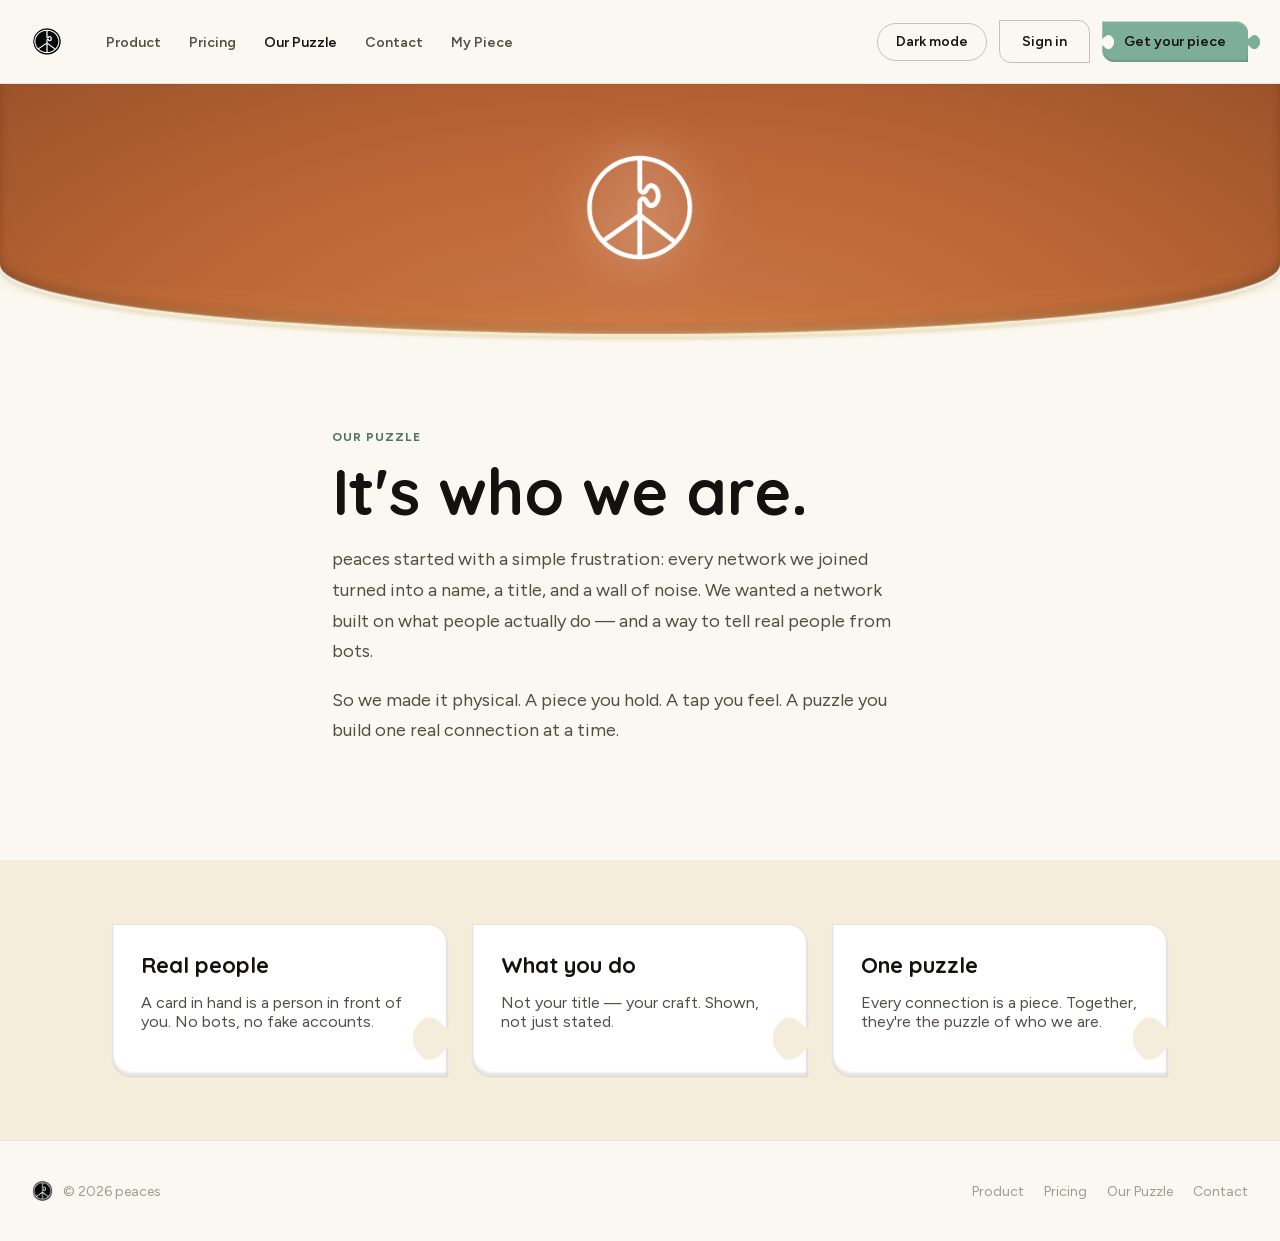
==== commit abeb17bf: "Add files via upload" ====
--- a/about.html
+++ b/about.html
@@ -1,55 +1,385 @@
 <!DOCTYPE html>
 <html>
 <head>
-<template id="__bundler_thumbnail"><svg viewBox="0 0 100 100" xmlns="http://www.w3.org/2000/svg"><rect width="100" height="100" fill="#BC6636"/><circle cx="50" cy="42" r="24" fill="none" stroke="#fff" stroke-width="4"/><line x1="50" y1="42" x2="50" y2="18" stroke="#fff" stroke-width="4"/><line x1="50" y1="42" x2="34" y2="58" stroke="#fff" stroke-width="4"/><line x1="50" y1="42" x2="66" y2="58" stroke="#fff" stroke-width="4"/></svg></template>
-
-<meta charset="utf-8">
-<title>peaces — Our Puzzle</title>
-<link rel="stylesheet" href="site.css">
-<script src="theme.js"></script>
+  <meta charset="utf-8">
+  <title>peaces — Our Puzzle</title>
+  <style>
+    * { margin: 0; padding: 0; box-sizing: border-box; }
+    body { background: #faf9f5; display: flex; align-items: center; justify-content: center; min-height: 100vh; font-family: -apple-system, BlinkMacSystemFont, sans-serif; }
+    #__bundler_loading { position: fixed; bottom: 20px; right: 20px; font: 13px/1.4 -apple-system, BlinkMacSystemFont, sans-serif; color: #666; background: #fff; padding: 8px 14px; border-radius: 8px; box-shadow: 0 1px 4px rgba(0,0,0,0.12); z-index: 10000; }
+    #__bundler_thumbnail { position: fixed; inset: 0; width: 100%; height: 100%; display: flex; align-items: center; justify-content: center; background: #faf9f5; z-index: 9999; }
+    #__bundler_thumbnail svg { width: 100%; height: 100%; object-fit: contain; }
+    #__bundler_placeholder { color: #999; font-size: 14px; }
+  </style>
+  <noscript>
+    <style>#__bundler_loading { display: none; }</style>
+    <div style="position:fixed;bottom:12px;left:12px;font:13px/1.4 -apple-system,BlinkMacSystemFont,sans-serif;color:#999;background:rgba(255,255,255,0.9);padding:6px 12px;border-radius:6px;box-shadow:0 1px 4px rgba(0,0,0,0.08);z-index:10000;">
+      This page requires JavaScript to display.
+    </div>
+  </noscript>
 </head>
 <body>
-<header class="nav">
-<div class="nav-left">
-<a href="index.html"><img class="nav-logo" src="../../assets/peaces-mark-black.png" alt="peaces"></a>
-<ul class="nav-links"><li><a href="product.html">Product</a></li><li><a href="pricing.html">Pricing</a></li><li><a href="about.html" class="active">Our Puzzle</a></li><li><a href="contact.html">Contact</a></li><li><a href="profile.html">My Piece</a></li></ul>
-</div>
-<div class="nav-right">
-<button class="theme-toggle" data-theme-toggle>Dark mode</button>
-<a href="index.html#login" class="btn btn-ghost">Sign in</a>
-<a href="pricing.html" class="btn btn-primary btn-knob">Get your piece</a>
-</div>
-</header>
-<section class="hero-night">
-<div class="stars"></div>
-<div class="mark"><a href="index.html"><img src="../../assets/peaces-logo-white.png" alt="peaces home"></a></div>
-</section>
-<section class="section">
-<div class="container" style="max-width:680px">
-<div class="eyebrow">Our puzzle</div>
-<h1 class="display">It's who we are.</h1>
-<p class="lede">peaces started with a simple frustration: every network we joined turned into a name, a title, and a wall of noise. We wanted a network built on what people actually do — and a way to tell real people from bots.</p>
-<p class="lede">So we made it physical. A piece you hold. A tap you feel. A puzzle you build one real connection at a time.</p>
-</div>
-</section>
-<section class="section-tight" style="background:var(--surface-sunken)">
-<div class="container grid-3">
-<div class="card card-bevel card-bevel-knob"><h2 class="display" style="font-size:var(--text-lg)">Real people</h2><p style="color:var(--text-secondary)">A card in hand is a person in front of you. No bots, no fake accounts.</p></div>
-<div class="card card-bevel card-bevel-knob"><h2 class="display" style="font-size:var(--text-lg)">What you do</h2><p style="color:var(--text-secondary)">Not your title — your craft. Shown, not just stated.</p></div>
-<div class="card card-bevel card-bevel-knob"><h2 class="display" style="font-size:var(--text-lg)">One puzzle</h2><p style="color:var(--text-secondary)">Every connection is a piece. Together, they're the puzzle of who we are.</p></div>
-</div>
-</section>
-<footer class="footer">
-<div style="display:flex;align-items:center;gap:10px">
-<img src="../../assets/peaces-mark-black.png" style="height:20px;width:auto;object-fit:contain">
-<span>&copy; 2026 peaces</span>
-</div>
-<ul class="footer-links">
-<li><a href="product.html">Product</a></li>
-<li><a href="pricing.html">Pricing</a></li>
-<li><a href="about.html">Our Puzzle</a></li>
-<li><a href="contact.html">Contact</a></li>
-</ul>
-</footer>
+  <div id="__bundler_thumbnail"><svg viewBox="0 0 100 100" xmlns="http://www.w3.org/2000/svg"><rect width="100" height="100" fill="#BC6636"></rect><circle cx="50" cy="42" r="24" fill="none" stroke="#fff" stroke-width="4"></circle><line x1="50" y1="42" x2="50" y2="18" stroke="#fff" stroke-width="4"></line><line x1="50" y1="42" x2="34" y2="58" stroke="#fff" stroke-width="4"></line><line x1="50" y1="42" x2="66" y2="58" stroke="#fff" stroke-width="4"></line></svg></div>
+  <div id="__bundler_loading">Unpacking...</div>
+
+  <script>
+    
+document.addEventListener('DOMContentLoaded', async function() {
+  const loading = document.getElementById('__bundler_loading');
+  function setStatus(msg) { if (loading) loading.textContent = msg; }
+
+  const FONT_MIME = /^(font[/]|application[/](x-)?font-|application[/]vnd\.ms-fontobject)/i;
+  const MIME_TOKEN = /^[\w.+-]+[/][\w.+-]+$/;
+  function toBase64(bytes) {
+    let bin = '';
+    for (let i = 0; i < bytes.length; i += 0x8000) {
+      bin += String.fromCharCode.apply(null, bytes.subarray(i, i + 0x8000));
+    }
+    return btoa(bin);
+  }
+
+  // Error sink persists across replaceWith since it's on window, not the DOM.
+  window.addEventListener('error', function(e) {
+    // Failed resource loads (CSP-blocked links, scripts, images) fire plain
+    // events at the element — warn only; real JS errors carry message/error.
+    if (!e.message && !e.error && e.target && e.target !== window) {
+      console.warn('[bundle] resource failed to load:',
+        e.target.tagName, String(e.target.src || e.target.href || ''));
+      return;
+    }
+    var p = document.body || document.documentElement;
+    var d = document.getElementById('__bundler_err') || p.appendChild(document.createElement('div'));
+    d.id = '__bundler_err';
+    d.style.cssText = 'position:fixed;bottom:12px;left:12px;right:12px;font:12px/1.4 ui-monospace,monospace;background:#2a1215;color:#ff8a80;padding:10px 14px;border-radius:8px;border:1px solid #5c2b2e;z-index:99999;white-space:pre-wrap;max-height:40vh;overflow:auto';
+    d.textContent = (d.textContent ? d.textContent + String.fromCharCode(10) : '') +
+      '[bundle] ' + (e.message || e.type) +
+      (e.filename ? ' (' + e.filename.slice(0, 60) + ':' + e.lineno + ')' : '');
+  }, true);
+
+  try {
+    const manifestEl = document.querySelector('script[type="__bundler/manifest"]');
+    const templateEl = document.querySelector('script[type="__bundler/template"]');
+    if (!manifestEl || !templateEl) {
+      setStatus('Error: missing bundle data');
+      console.error('[bundler] Missing script tags — manifestEl:', !!manifestEl, 'templateEl:', !!templateEl);
+      return;
+    }
+
+    const manifest = JSON.parse(manifestEl.textContent);
+    let template = JSON.parse(templateEl.textContent);
+
+    // Nested page bundles (iframe targets). Each ships ONCE, in the ROOT
+    // document's manifest; frame srcs carry an about:blank#<uuid> marker
+    // instead of a substitutable uuid. Every document mints the blobs for
+    // its OWN frames — from local text at the root, or text obtained from
+    // its DIRECT parent over the relay protocol below — so each frame
+    // navigation stays same-origin with its initiator and a deduped page
+    // loads at any depth on any host, including a file:// download's
+    // opaque origins (where a blob minted by one document cannot be
+    // navigated to by another).
+    const pageOrderEl = document.querySelector('script[type="__bundler/page_order"]');
+    const pageOrder = pageOrderEl ? JSON.parse(pageOrderEl.textContent) : [];
+    const pageSet = new Set(pageOrder);
+    const pageTexts = {};
+
+    // ── Nested-page text protocol (parent-chain relay) ──
+    // Page bundles ship once, in the ROOT document's manifest. Every
+    // document mints the blobs for its OWN frames, obtaining page text
+    // through a strict parent-chain relay: a document only ever SENDS to
+    // its direct parent (which, for every document the publisher's own
+    // runtime minted, is another publisher document) and only ACCEPTS
+    // text from that direct parent; requests from below are honored only
+    // for the document's own child frames, and the ROOT never sends
+    // upward at all. That last rule is load-bearing: the artifact host's
+    // frame-ancestors allows claude.ai (and friends) to frame an
+    // artifact, so window.top can be a FOREIGN document — a top-addressed
+    // protocol would hand page uuids to that ancestor and accept forged
+    // "page text" from it, minting attacker HTML as an artifact-origin
+    // blob document. The chain never touches the ancestor: requests stop
+    // at the root, replies are origin-addressed per hop (never '*' when
+    // an origin exists), and both directions are origin-gated (on https
+    // a foreign sender's origin can never equal this document's; in
+    // opaque contexts — file:// — everything serializes as 'null', where
+    // an embedded EXTERNAL frame still fails the gate by carrying its
+    // own real origin, and a sandboxed child of such a frame is excluded
+    // by the own-child-frames check plus uuid unguessability). Shape is
+    // deny-by-default: one request form, one reply form, no error
+    // replies.
+    // window.origin is the SERIALIZED SECURITY origin ('null' in opaque
+    // contexts such as a sandboxed preview iframe) — location.origin is
+    // computed from the URL and stays 'https://…' even when the document
+    // is sandboxed, which would misgate every opaque chain.
+    const OWN_TARGET = /^https?:[/][/]/.test(window.origin || '')
+      ? window.origin
+      : '*';
+    function trustedOrigin(e) {
+      if (e.origin === window.origin) return true; // https chains; opaque==opaque
+      // file:// trees: Chrome serializes the file document's origin as
+      // 'file://' while the blob: documents it mints serialize as 'null',
+      // so the two legitimate shapes can never string-match — accept the
+      // pair in both directions. https origins never serialize as either,
+      // and sender identity (own child frame / direct parent) is checked
+      // separately.
+      return (
+        (e.origin === 'null' &&
+          (window.origin === 'file://' ||
+            window.location.protocol === 'file:')) ||
+        (/^file:/.test(e.origin) && window.origin === 'null')
+      );
+    }
+    // Non-empty only in the root document (nested bundles ship an empty
+    // island), so it doubles as the root marker: the root answers from
+    // local text and treats a miss as authoritative — never relaying to
+    // its (possibly foreign) parent.
+    const isPageRoot = pageOrder.length > 0;
+    const blobUrls = {};
+    const resourceBlobs = {};
+    const UUID_SHAPE = /^[0-9a-f]{8}-[0-9a-f]{4}-[0-9a-f]{4}-[0-9a-f]{4}-[0-9a-f]{12}$/;
+    const pendingFrames = {}; // uuid -> [{el, frag}] awaiting text for own frames
+    const pendingRelays = {}; // uuid -> [childWindow] awaiting text to pass down
+    function mountPage(el, frag, text) {
+      const pageBlob = new Blob([text], { type: 'text/html' });
+      const u = URL.createObjectURL(pageBlob);
+      resourceBlobs[u] = pageBlob;
+      el.src = u + frag;
+    }
+    function deliverPage(uuid, text) {
+      const frames = pendingFrames[uuid];
+      delete pendingFrames[uuid];
+      if (frames) for (const f of frames) mountPage(f.el, f.frag, text);
+      const relays = pendingRelays[uuid];
+      delete pendingRelays[uuid];
+      if (relays) {
+        for (const cw of relays) {
+          try { cw.postMessage({ __bundler_page: uuid, __bundler_text: text }, OWN_TARGET); } catch (err) { /* gone */ }
+        }
+      }
+    }
+    function ownFrameWindows() {
+      const out = [];
+      for (const f of Array.from(document.querySelectorAll('iframe'))) {
+        try { if (f.contentWindow) out.push(f.contentWindow); } catch (err) { /* detached */ }
+      }
+      return out;
+    }
+    window.addEventListener('message', function (e) {
+      const d = e.data;
+      if (!d || typeof d !== 'object' || !e.source) return;
+      // Origin gate first; the structural checks below (own-child-frames
+      // for requests, direct-parent + solicited-uuid for replies, the
+      // root's never-relay rule) are what hold in fully opaque chains
+      // where origin strings can't discriminate — a sandboxed root's
+      // FOREIGN wrapper still fails all three even though both serialize
+      // as real-vs-'null' rather than matching.
+      if (!trustedOrigin(e)) return;
+      if (typeof d.__bundler_need === 'string' && UUID_SHAPE.test(d.__bundler_need)) {
+        // Requests are honored only for this document's own child frames.
+        if (ownFrameWindows().indexOf(e.source) < 0) return;
+        const uuid = d.__bundler_need;
+        const text = pageTexts[uuid];
+        if (typeof text === 'string') {
+          try { e.source.postMessage({ __bundler_page: uuid, __bundler_text: text }, OWN_TARGET); } catch (err) { /* gone */ }
+          return;
+        }
+        if (isPageRoot || window.parent === window) return; // authoritative miss
+        const waiting = pendingRelays[uuid];
+        if (waiting) {
+          if (waiting.indexOf(e.source) < 0) waiting.push(e.source);
+          return;
+        }
+        // Never-answered uuids would otherwise accumulate forever under a
+        // request spray; past the cap (far above any real page count) new
+        // relays are dropped rather than remembered.
+        if (Object.keys(pendingRelays).length >= 128) return;
+        pendingRelays[uuid] = [e.source];
+        window.parent.postMessage({ __bundler_need: uuid }, OWN_TARGET);
+      } else if (
+        typeof d.__bundler_page === 'string' &&
+        UUID_SHAPE.test(d.__bundler_page) &&
+        typeof d.__bundler_text === 'string'
+      ) {
+        // The shape test is load-bearing beyond tidiness: the solicited
+        // check below uses the in operator, which matches prototype keys
+        // ('__proto__', 'constructor') — an unshaped key would reach
+        // deliverPage and throw, painting the error banner.
+        // Text is accepted only from the direct parent — the document
+        // that minted this one.
+        if (e.source !== window.parent || window.parent === window) return;
+        if (!(d.__bundler_page in pendingFrames) && !(d.__bundler_page in pendingRelays)) return;
+        deliverPage(d.__bundler_page, d.__bundler_text);
+      }
+    });
+
+    const uuids = Object.keys(manifest);
+    setStatus('Unpacking ' + uuids.length + ' assets...');
+
+    await Promise.all(uuids.map(async (uuid) => {
+      const entry = manifest[uuid];
+      try {
+        const binaryStr = atob(entry.data);
+        const bytes = new Uint8Array(binaryStr.length);
+        for (let i = 0; i < binaryStr.length; i++) bytes[i] = binaryStr.charCodeAt(i);
+
+        let finalBytes = bytes;
+        if (entry.compressed) {
+          if (typeof DecompressionStream !== 'undefined') {
+            const ds = new DecompressionStream('gzip');
+            const writer = ds.writable.getWriter();
+            const reader = ds.readable.getReader();
+            writer.write(bytes);
+            writer.close();
+            const chunks = [];
+            let totalLen = 0;
+            while (true) {
+              const { done, value } = await reader.read();
+              if (done) break;
+              chunks.push(value);
+              totalLen += value.length;
+            }
+            finalBytes = new Uint8Array(totalLen);
+            let offset = 0;
+            for (const chunk of chunks) { finalBytes.set(chunk, offset); offset += chunk.length; }
+          } else {
+            console.warn('DecompressionStream not available, asset ' + uuid + ' may not render');
+          }
+        }
+
+        if (pageSet.has(uuid)) {
+          pageTexts[uuid] = new TextDecoder().decode(finalBytes);
+          return;
+        }
+        if (FONT_MIME.test(entry.mime) && MIME_TOKEN.test(entry.mime)) {
+          // Strict artifact hosts allow font-src data: but not blob:.
+          blobUrls[uuid] = 'data:' + entry.mime + ';base64,' +
+            (entry.compressed ? toBase64(finalBytes) : entry.data);
+        } else {
+          const blob = new Blob([finalBytes], { type: entry.mime });
+          blobUrls[uuid] = URL.createObjectURL(blob);
+          resourceBlobs[blobUrls[uuid]] = blob;
+        }
+      } catch (err) {
+        console.error('Failed to decode asset ' + uuid + ':', err);
+        const blob = new Blob([], { type: entry.mime });
+        blobUrls[uuid] = URL.createObjectURL(blob);
+        resourceBlobs[blobUrls[uuid]] = blob;
+      }
+    }));
+
+    const extResEl = document.querySelector('script[type="__bundler/ext_resources"]');
+    const extResources = extResEl ? JSON.parse(extResEl.textContent) : [];
+    const resourceMap = {};
+    for (const entry of extResources) {
+      if (blobUrls[entry.uuid]) resourceMap[entry.id] = blobUrls[entry.uuid];
+    }
+
+    // Artifact-host CSP (connect-src 'self') refuses fetch() of blob: URLs —
+    // consumers read these Blobs directly. Survives the swap like the error sink.
+    window.__resourceBlobs = resourceBlobs;
+
+    setStatus('Rendering...');
+    // Page uuids have no blob here — they ride inside about:blank#<uuid>
+    // frame markers the pass below resolves after the swap.
+    for (const uuid of uuids) {
+      if (pageSet.has(uuid)) continue;
+      template = template.split(uuid).join(blobUrls[uuid]);
+    }
+
+    // Strip integrity + crossorigin — blob URLs from a file:// document inherit
+    // a null origin, so crossorigin forces a CORS fetch that SRI then rejects.
+    // The manifest bytes are ours; SRI protects against CDN compromise, not this.
+    template = template.replace(/\s+integrity="[^"]*"/gi, '').replace(/\s+crossorigin="[^"]*"/gi, '');
+
+    const resourceScript = '<script>window.__resources = ' +
+      JSON.stringify(resourceMap).replace(/<\//g, '<\\/') +
+      ';</' + 'script>';
+    // Inject after <head> so the DOCTYPE stays first; prepending the script
+    // would push the parser into quirks mode. DOMParser always emits a <head>
+    // (synthesizing one if the source HTML omitted it) but may carry
+    // attributes through, so match the full opening tag. slice() rather than
+    // replace() keeps us clear of $-pattern substitution in resourceScript.
+    const headOpen = template.match(/<head[^>]*>/i);
+    if (headOpen) {
+      const i = headOpen.index + headOpen[0].length;
+      template = template.slice(0, i) + resourceScript + template.slice(i);
+    }
+
+    // Parse the template and swap the root element. Scripts inserted via
+    // DOMParser/replaceWith are inert per spec — re-create each with
+    // createElement so they execute, awaiting onload for src scripts to
+    // preserve ordering (React before ReactDOM before Babel before text/babel).
+    const doc = new DOMParser().parseFromString(template, 'text/html');
+    document.documentElement.replaceWith(doc.documentElement);
+
+    // Resolve page-frame markers: mint this document's own blob for each
+    // framed page — from local text when this is the root, otherwise by
+    // asking the direct parent over the relay protocol above. An
+    // unanswered request leaves the frame on about:blank, the same
+    // degraded state as a refused embed.
+    {
+      const MARKER = /^about:blank#([0-9a-f]{8}-[0-9a-f]{4}-[0-9a-f]{4}-[0-9a-f]{4}-[0-9a-f]{12})(#.*)?$/;
+      const needed = [];
+      for (const el of Array.from(document.querySelectorAll('iframe'))) {
+        const m = MARKER.exec(el.getAttribute('src') || '');
+        if (!m) continue;
+        const text = pageTexts[m[1]];
+        if (typeof text === 'string') {
+          mountPage(el, m[2] || '', text);
+        } else if (window.parent !== window && !isPageRoot) {
+          const had = pendingFrames[m[1]];
+          (pendingFrames[m[1]] = had || []).push({ el: el, frag: m[2] || '' });
+          if (!had) needed.push(m[1]);
+        }
+      }
+      for (const uuid of needed) {
+        window.parent.postMessage({ __bundler_need: uuid }, OWN_TARGET);
+      }
+    }
+
+    const dead = Array.from(document.scripts);
+    for (const old of dead) {
+      const s = document.createElement('script');
+      for (const a of old.attributes) s.setAttribute(a.name, a.value);
+      s.textContent = old.textContent;
+      // text/babel scripts with a src: read and inline. transformScriptTags
+      // does XHR against the src, but blob:null/ from a file:// origin is
+      // silently dropped. Inlining makes it a plain inline babel script,
+      // which transformScriptTags handles unconditionally.
+      if ((s.type === 'text/babel' || s.type === 'text/jsx') && s.src) {
+        const pre = resourceBlobs[s.src.split('#')[0]];
+        s.textContent = pre ? await pre.text() : await (await fetch(s.src)).text();
+        s.removeAttribute('src');
+      }
+      const p = s.src ? new Promise(function(r) { s.onload = s.onerror = r; }) : null;
+      old.replaceWith(s);
+      if (p) await p;
+    }
+    // Babel standalone auto-transforms type=text/babel on DOMContentLoaded,
+    // which fired before we swapped the document. Trigger manually if present.
+    if (window.Babel && typeof window.Babel.transformScriptTags === 'function') {
+      window.Babel.transformScriptTags();
+    }
+  } catch (err) {
+    setStatus('Error unpacking: ' + err.message);
+    console.error('Bundle unpack error:', err);
+  }
+});
+
+  </script>
+
+  <script type="__bundler/manifest">
+{"0a5bbc20-f105-41cf-ae47-122f9551930e":{"mime":"image/png","compressed":false,"data":"[base64]/zlN6vyl78/mTVj9E8RUAQUAUVAEagIARU6FQGt1SgCioAioAgYo0JH7wJFYBQBPVYEFAFvCKjQ8QatElYEFAFFQBEYRUCFzigieqwIKAKKgCIwioDYsQodMSiVkCKgCCgCisA0BFToTENIrysCioAioAiIIaBCRwxKJVQ3AtPqn5ubu/xjc3PrSbMrVu5YPjf3XdLs8rnnZ1fMHRpJsT12TYtp2nqojzRr64cPEnxN412vKwJtQUCFTlt6UtthZmf/dC2DOIM6afaiIEmEx7nY/EMUm78jGRM/GcfmYZKJzFYL340jyR46fxbTtPVQH4n64YMEX5ZXeJy334mg6vO/cgftUaHk3A9KICAEVOgE1BnKSj4EGIhn5+bu7A/MiYbygR2sYzNz7jCDOIM6yVJLB337sxGfVZbLhOc+//GTtOecFZa0b3bFyiOzVpAm7bbtR8ja/PpRBCYgEN4lFTrh9YlyNIQAAoZB9mMrVr4y2x90YwZiE5u/jq2mYrMySK+23x34xGtsI2+MabdtP0J2dsWc1ZBWHumbCFcmmpHNox9FIFgEVOgE2zXdY4yZOxrMYAA9woCKgGGQjUz8JWuSYtDtHjBTWxyv6ZsI40QzArfZRECv3AWeap6bCqBmqBABFToVgq1VLUYgETIrVu7oazFz88zc0WAGA+iaxbn1qBgCscUv3g6eA/PcBwNhvkOFUDEkNbcsAip0ZPFUahMQYLBj5t0f/AZCxjr0+1qMwZ8xobReckRg9UCYP7lICFnfkDG9niNtLa4I5EZAhU5uqDRjGQTwyVhTzy6bjjDYGXwRkSFaTIVMGUDlyvSFkO2P2RUL/4v+wXeG9ilXhVIqjUCLC6rQaXHn1tW05cv/5NZUm8EnY30x222y5p66ONJ6pyMQr4kJUJg5d3h2xVxiiqMfp5fTHIpAMQRU6BTDS3NnItDrYTYb+GbiODr/X/umHKPaTCZewZ9MtCD60QqgeSYQKoCC77PGMKhCpzFdFRqjxiy/oNEsfGCsmWbgmwmPUeXIBYFVTCBUALlAqGWHEVChM4yG/p6KADZ/Zr7MgBmIGJBsoVU26af9CKyiv+l32/8fzK5YuYv7of3N1hZKIqBCRxLN1tKy5rMVK3fMWlt/EtasgQCt7ekCDVtt/XTbuR9mWROkUXAJdPpvOgIqdKZj1NkcSeTZ8rnniW6yA8yTFgg70Nj/+lEEFiEQr8G8au+TDxItePZP1y66rAeKwBACKnSGwNCfIHBRq0kiz/paDRc0KQLTEEjMb4u1n2lF9HrXEFCh07UeH9PeZOFmX6v5QLWaMSDp6QIIpNrP3Dzrf7i/ChTWrC1GQIVOizs3T9MwoRHqnCzc7Gs1q/KU0zyKQE4EVsWxeZj7S01vORFreTYVOi3v4HHNY13N7Iq5Q5jQNNR5HEp6XhQBJjX9xaeHmOyI0nYjpqUrRECFToVgh1DVQNgk62osP7wWwH7pZxiB9Z+7wZRNn7jkz4ZJ6e9sBG5kssOkh/sxO4uebSsCKnTa2rMj7eLhtg95Kmw6GYV215Z/Y4bT6YWTJiv94pe/NGXT8ePHM2kO18vvT62+bKSHOnl4Yz/qbe4D7s9OItDBRqvQaUinl2WTh7kLwuaqK68w6wcayuOPfs+kaVioPPOjH5nhVBbTMuWG6+X337///gXh9Ns337jALwIpbUeZehpaZnUqfNjloqFtULZzIqBCJydQTcvWRmGD6SodkEeFyu8OH7mgnWy/7z6Tpib029XXXHOBXwRSqmWlAnP/[base64]/Crr7GcQTLUYTGWP79yZCBmhKpTMEAL4isAXnEeFUBP9QnFsHuZ+x1851Ez92TAEVOg0rMNgFzu3FThHrLBhE86gdxAgNBi/A4MeM3AGQdVi6MXq07AQwi+EOY7+qZ4TpxpX4a+cXTF3SF+r4IRjbYVV6NQGfZmKrSnN2rf7fps42Nc/o9EgaNBoCA3G71CmtVrGLwKY4+ifXxw4kJg46Te/NQ6oy3zdaJLdDVbuMqbXkyGpVKpAQIVOFSgL1DG7YmBKs/ZtAXLiJPAbMHPGj4BGg6BRjUYcZi8E19/0+cTESb/Rf/Qj/emlMnGi8XZMbrq+RxxYbwRV6HiDVoYwUTuz1pQQqimNwYmZMn4DZs6YcGRarlTqQID+ox/pT0yiaKwNMMGtYn0PG9fyvNSBm9aZHwEVOplYhXGSaJ1zsfkHy01QUWlXDQICGJQYnJgpWx7100IE0FgxwaH90O8hN5GNa+3zcmR2xcodIfPZdd5U6AR4B+AgtQ/OkTg2D4fCHtFOzHrx02CGISAgFN6UD/8IoP3Q70w0AhdAq4yJn5y11gHVevzfF2VqUKFTBjWPZdBucJDaByeYQAEGGaKdmPWqn8Zj5wdOOmUvFUDcF9dec1V6OrTvG8/FRrWe0HrF8jNjk34CQIBZGbOzULSbq6wJDa2GmS2DTAAQKQuBIcB98cabbxnuE3x7gbEHO4nWg6/HmF6PE5rqR0CFTv19YFjsxqzMslKr72bUhNZGreadt982u5988kJ64FvfMrfcfPOiZPuh9GeU3h2bv3KhrrTe0sQDLch9gm8vmaDcs81wH4XEKr4ejXALp0faJXTCwTUnJ71eMguLzV/bAnZWZv/X9GGm2iYTGgP83d/4hiF9+oorzPK5lUn67LrrzQMPfedC2v3Dp82hX/9mUXLpgqPvvLOI1ksvv3KhrrTelBe+4S9NLvWGUhZfH/cR91MoPA34SCLcZles3GVMrzc4p181IKBCpwbQqbIfLLBwhFkYx3UlBgfMI8xU6+KhbL2vvvxyokWk2sVnrl2bCBYGcwb45/b+2JB+f+zDslV4Lwd/aYJvEu1ItS+EJ+30zohwBdxPYWo+8fbZFad0NwPh/i5CToVOEbSE8trZ1o5+sICp7dUDt992q2EhIIMD5hGhpnkjw+A7Klw2bf5qokWk2sq7773vrf4qCdOOQwPtC+FJOxFGJIQROIBHTp5qzZZqPuy5F856n3iNmTl3CLN2reB0tHIVOpV2/MCcZmL2TKu0ZirD1s7DzwyU3YhZCMj50NKh136VaDAMsJdeemmivTD4tk24lMEdYQQO4IEQIoETJrqQBRHCh/U+aNUEqZRpu3CZVcaatWeXzz1vTK8nTFvJTUBAhc4EcCQv1W1Ow4yGrZ2HX7JdUrQQNAycySC6cWOiwTDA/uGjf5KqorV0wAkTXSqIUiEUYoPRqlnvs/e5Z00Qmk9ktmJuI3o0RLzayFMQQqeNwA63KVHjrTpvz622qdLP7daMlm5TU2nFUypDyDAzZ4BMBQ0D55RiejkHAqkQSnC9+WaDOQ68cxStLMuXN282+/fvN9yflVU6tqJ4zbnYHNH928YCJHpBhY4onEuJWf/[base64]/jSVZ6WJP/DbMGjFd2Lpr+6QLMFPTmZrNauuKiRUjgNCAWMeEBkq/TSzg+SIaOcEGtZvcBn4eY3o9z03uJHkVOsLdzls9TcX+G4RN6rdh1ijcpFzkGLAw2yBo0gWYDGq5CmumWhFgHRMaKP3GGiE0U/[base64]/nmdu7s462t/GOlXoCPRq3/EYbxcgNZUEET5oN9i+6wgUIPyWQYigAAYlDQoY6bIWHqL9oMUywUCrZcJRdTPRephkcf9XXXdSn51Q9p/z5Ej/OSCgQscBPGMGEWrW8ehEJmdhfDc/P3jQVK3dMMjgaGbWS/gtg1BOljVbixBggoFWy4SDiQf3RZXNY5LFAufawqvtc66Cx73HVeiUxhCBc+qQLV5JhBph0PhuqgwUIJz2+nXXGQYZHM22rfpRBBIEmHhwX3B/cJ8kJyv6V2t4NYInWQrR61XU3DZUs6gNKnQWwZH3IBU48Zq8Jcrmw5xQdRg0kUtoNoTTHn773bKsa7kOIMD9wX3C/[base64]/LM6Vz7GUVOhaEcZ8qBA7mNByhVZjTWNh5x9YthoijcW3W84qATwQINsDk5rMOaPM8YW6rWPCsOhdHrxjT68GDpmwEVOhk42KqEDg8EFUs9kxNacw2mXWOaXITTyvPDUQAkxtaj2/hg7mNnTuY1FUHU6xRbVPAVqGTAZBvgYN2Q7AADwQPRgYLIqd4qHm41ZQmAqcSEUYgF8Iy0QAAEABJREFUFT5Euvk0u2FuY/+26tb0qOCZdKuo0FmCTq9nZs4/b0978eFw4xPe6VPYpJoND7Vth34UgaARINKtCrMba3oI1mHS5x+QGgWP/8Y51aBCZxF8fnca4Ibnxl9UpeABoamEP6tmIwiqkqoMASZJRFSySNlXpQTrYNJWweML4el0VehcwMivwPEdnfbivn2GnQQ0/PlCh+qPBiKAz5FFyixW9sU+Vgai23zRX0zXajzLF3YtPtftIxU6g/7/2IpT1qTmZy81HJlE0wyqEv1Cu8EmvuWur4vS9UtMqSsCkxFgsTJaO/f35JzlrvI88qoEgnnKUShQik1Cl8/Z8aVAmRZnVaFjO5ftyiMTf8n+FP2gwqPh4MgUJTwghhmChXfYxAen9EsRaA0CaO1o7760Hl6VQDAPflbvoFnBs3xu7rve62lABZ0XOsmNYG8I6b5iBkXAADMqadrQw5yGGQJzBMeaFIG2IoDW8+krrvDWPPysPK/eKhgQjmPz8KRXXw+ytf6r00KHG4AbQbqX0XBYmCZNN6Wn5rQUCf3uCgK/P/ah8Wlu43mtQvCY2Pz1x+bm1nel37La2Vmhk6zFsTdAFigu57hxiY7BWelCJ6ss9m2ie9ScloWOnms7ApjbMCf7MLfxvGJqw//qG8coNq8k44/vigKlPxMoX17ZSvZH6u+nJloPAocblxtYlLAlhjkN+3at5jTLh34UgToR4P7H3Ia274MP/K8sbfBBe4jmqv5awF5v6FxnfnZQ6PR655L9kYzo4k+fJjX2TNPotM48k9rQHAig7fsSPKzl8R9cEK+ZXbHwSo6mti5L54SOj9BoBI4vkxoPFnumte7O0wYpAo4IIHgSc/[base64]/[base64]/[base64]/ebLB85OegcM4b7Ti2o3CpBhRondDp20Pj7VLYsx0GDkRmN1I0ETio/[base64]//353QgMKTFB9hlJbt8HzxvR6g+oa/[base64]/X4JMQoNtNthgMDnQf4qAItBIBB5/4gnDBFKCeQKT2LtRgtYIjRuTV7eMnGzCYeOEztzc3OWolxLgEt74pdtukyBlsAerhiMCpRJRBGpFgOdY6iVwXv07yatber1awSpReeOEztk4WqRWlmhzUoTZh9TO0ajj2IMTwvpPEVAEGo8AFgupiDaP/p1VTVy70yihQ/CAxFY3+HGe+eHThlmI69NBpBrquCsdLa8IKAJhIUBEm5Tgwb/jZ/1OvL1pQQWNEjpSwQNf3LDBsG2FxC3OrrWo4xK0lIYiIIOAUpFCAMHDxFKC3s6/2ilBZimNhgUVNEboDF5o5Bw8kGg5P/rR0o4rcUZqFlSiai2iCCgCFSEgtQSCia6naLYb2ZmlIjicq2mI0On1jIlFtveWilZjixtmQc49oAQUAUUgaASwZEhNMH1Fs8XReRFfdxUdUZfQKdS2wQrcVYUKZWRmliERrfbivn1Gt7jJAFhPKQItRYAJJs+9a/PwI3varWD1wBrkyqL38sELHckQaWYZrogSv//dRx5xJaPlFQFFoGEIbLnr6+bVl1925ppotttvu9WZzlICWIN6vaXnwzoTvNA5d96ImNV+ceCASLQa7+AgnNLonyIgjYDSCx6Be//yL0V4fGHfT3289G3VwCokwqMvIkELHbQcI7C/GmY1nHiuILIeBzXblY6WVwQUgWYigH+HheAS3BNFK0FnmEYcmx3G9Hom4L+ghY7UQlAJsxp9qOtxQEGTItBtBFgILhFGzbt3iKYVRjP4BaMFhY4wPBPISS0ExXaK825CVbku3bH5K4ZZTq7MmkkRUARajQDr8/DvujaSd3i50lhaPt6eWImWXgjiTLBCJ4qNsy+HrW6wnRrHP8xqL738iiMVLa4IKAJtQmDr1i3Ozdl+330G878zoRECUr7wEbIih0EKHbQc27obbXL6SIQmokaz3bkTI1q41Qho47qJwLvvvW+YkLq2nlerMEF2pbOovPWFh6rtBCl0JLQcZg+EJi7qiBIH3/uPj5YopUUUAUWgCwhI+Xn/r40bxeEKVdsJTugMpLOzliMRPMAsRqPVxJ8FJagItAYB/Lz4e10bxIag4kEFtWo74xEJTuhISGe0HInggaefeWY8cnpFEVAEFAGLgJS/10dQwXlj7jSB/QUldBItx0pnV4wktBz2VtNFoK49oeWlEWA2zKRq+z3bzOOPfi9J+/f9xLD4me/0HC8oJJ90/UovG4FPX3FF9oUCZwkqkPbthLhuJyihI6HlSIRIEzzw05deKnC7aNYGItAYlhE0CBkEy/Hjxw2OZ8wxDFIk9hNk8TPfHJNYA0K+0wsnDcIIAQSdxjS6YYwyQZUws/GeL+GmB7dLQUBCp9eT2H3g33793zn32YMPPahrcpxRVAISCCAsEDQIGQRLGZoIIwQQdKBXhoaWmY6AhJmNPpbuo762M53/[base64]/uhoQtTfAAIZD2p34UgcoRQFNHC8GUVkXlDG6Y3Ag6qKK+rtTBTvSubX34//v/XUmMll89WHQ/er7y4yCEjomjHa4tl3hQ9cVsrr1QRfl21kHUEpo6WkjVLUyCDg4cqLra1tbH2j7XF74xIeCeEAVJYJyV4Kd2odOXvvEal8ZI2KdvuflmFxa0rCJQGgFMXPv37y9dXqIgwo5wawlaSsMYiRc9Su9SEJn4S8mylJo7qHahE503zg6uB7/9kHH5422AzE5caGhZRaAsAj8/eFDkBYNl60/LEWqtgidFw+2bEGrM9S5UsN7k1Xby1hPCYtGahU6v5xomjR3cdfeBp55+Om+faT5FQBSBvc89G4TASRuF4IGn9Fi/[base64]/nPz/6n/Jk1pyIghAD3LtFiQuS8knnjzbcM0XVeK2k58ef2/thgxs9oZu5T0lpnnQEFNQmdXs9E5lbj8HfTX3zeobQxaDmsHnYiooUVgREEDv36NyNnlh7u2bN36cmAzzz1/e8HzF0zWHvM8WWQm/6fTaINjWs0sdUidGbnFhA4pXcgwAHrYg8nlPEWD2/[base64]/U2NbkuPDWW2/myKVZFIFyCIzbukTKEcxMGcd0Xu7u2LrF2Yk9XNdjjz42fNjR3+Wb/abj+EPwlKCZc9Xy5X/iZHUqg0TlQscyeadNpT6uDy4PLCpuqcq1UGcQcDFLYfpFG08jvvjmmPBjCQC/UHAxNFo9ZaQ0HqLuXJ9DCRyaSgNzKNYWF/5dg6iG647N+XYLnX5seFx6c8/rrls3jFfh37967bXCZbRA9xD44Ngxp0ajjaevDOCbYyeCg8KY1RAig8PcX5TB/yMleFyfw9yMtzTjAw99x6llGzd+0dlBuPAAABAASURBVKn8osI1mNgq1XTOOQYQuC6S2rN3zyK8W3ygTXNAQMoEKyVsaAraVxGzGmVG0/ccw3ZTejyHaHDpsX4XR4D+LF6qXwJts8kmtkqFjoWstGnNNWqDWR6qreVBP4rARAQwwXK/TMxU8cVH/sO/d66R4AOWCzgTsgTW/6vP2f/6KYuA6ybDTTaxVSh0ej1jypvW7t22rWz/JuXuvsetfEJE/3UGgZDuF3wAUhMmlgtICFTX14nUciMFVCkTAHzMZVnacuedZYsuLVexia0yoTNYELq0wTnPEK6ZM+uSbDxkhJAuuaAnFIExCHC/4EMZc7nS008/84xYffh3HnzoQWd6hIc7E+k4ARcfM/gLhq9XGsVWmdCJHfw5rqa1Awd+1vHbW5tfBoGfHTwoGm5chgfMYQjAMmXHlTn89rvGxaeQ0nV9LlM6Xf0+YO8vl7Zv/spml+KLysZRvH7RCY8HlQkdlwWhru/MwaTgEUNB0koqJATQCu6///7aWEJD3/1DPy8YdPUpAIrrcwmNLidXE9v2++4T3Iw1rix0uhKh47oACXDL3pw8uAweZctruW4jwMCAT6VqFLhvCXP2VS/tcqW95prSqx9cq25NeRcTGyD8+ZVX8iWRVs/O/ulaCULTaFQidFxUt0nbikxrHNfVtAYKmlwQePyJJ5JdyV1oFC0rFd48qV5XYUro7iT6UtfaTMfVxCaqbc6cr8TEVonQMaa86rbt7rud7rnX/[base64]/n6TPvQsecN6WFjiuYrp1p9E8RyECAnZtdZ6fDZNFweBlb1QIHHo6+fZQvTTUj4BLCfvnq1WLcu/jf8zLhX+hEpnQo3rSXYpkJfz7NIBOq1UsdQACNhwkNgsJlsEDYILw+u+56U5cZWGKfuTH7gHXgTpBr4v6/2V+aGAvncUWUJrC4YGklYTGZ8Udehc4gBG/V+OrHXyFqjVW343NMviLhJJ1cg17tOgIICl6Udv266wpHtzEpQtggvOrE8Q9//Mi5+ksu+bgzja4T+B+//Z0TBK6uiIuVx2uM6fUuHsv/8ip0jEMI3mWXXebU2o8++qNTeS2sCORFgBX+RLeh+bCDAAIFLWa4PBoR54lMu/[base64]//NCpasGFul7X63gTOufPz5RW0VwXO/3P995z6jwtrAgoAopA1Qi4+nUkF+p+bG7Om7Yz4wtYl3hvF6cY/pyQbOa+8FW6ioAi0D4ECKEv2yrJhbpRHJVWGqbx703oGFM+iODSf/kvJ/E98Zr6cybCoxcrQICXa2HqGE0VVF1LFS6+iFoYDrjSw0cOO3HnaiW6ULlDENgFGmN+eBQ6prRd0EViSyx2G4OVnlYExiLAw/74o98zpxdOmjfefMs886MfLUlc+8WBA2b7PdsE34MyliW90EAECL93YfsTH7/EpfjFsg5BYBeJZP/yInQGi0Kza5xylkWhU7JMvKz+nInw6EVhBBAgiTD55S9NnskSrwN4fOdOc/z48UT4uN7vF5pT8ofgSvaSHGixUQRcQqevu27dKLmyx3J764xw4EXomGXnStsD199YWkFKmqbrDhIY9J9nBNBsfvvmGwYBUrYqyv79++8nwqcsDddycivZXTnR8ikCLtYal6Umaf3pt69gAi9CJzLmclPyb/369SVLGvPivn2ly2pBRSAvAvhqfmE1G5ew/uG6ED6Y5obPVfX7U5/[base64]/NLZTScuDPZVGoS8QHdWtSBMYhgAZOGPS469Ln0XjQqqTpjtKroo7ROvU4HwLH//Ef82X0nGuwnZloLeJCx8X55LIoVBQVJaYIDBDA1LVnz97BUXVfaFW+w6nv3bbNuUFq0naGMJPA0XfeyTyf5ySTljz58uQ5a4y4iW260DHF/qIo7hUrcTG3i31ZV0VfxFF/ySGAqcvVBFWWG8KpEXply08qB13XnYl5R9CkOvRaeQRCec+RFRDlw4nHNN/SHHOl5GmXyLW6Hu6STdViLUcATUNy1lgGLoRemXLTynxxw4ZpWaZe/+DYsal5NEM5BFzXG3Lvlqt5cak4jkorEYspXTwSFzrGyDNpcvy5hhnmqEKzdAyBbXffPa7FlZ1H6OFTkq7w3m9+05mkWhecIZxIwCWC7bLLLptIO//[base64]/UGYQqc0gaGCh/77r4eO9KcPBFz2YLt8tdwm0S7KRBYuwQidLObynlOHZl6kup4vX/sxZ+XLuTQXYcS3bNxoUn8H3xxzfmnuYmfY861sUAEC64V9Py1W4ZjcmNb+8NE/[base64]/4T3/rd6cQEF0gKi10SvXEpz75yVLlKDTNpEEeTYpAFQhMW3RJxJcP8xT1pskl8m4SRnds/oqB/0l59FpYCEi8FXbQIrn4a0tQTOjMzv5pLaa1aSYN20b9KAKVITAtpBnz1APf+lZl/EhUxMTupZdfkSClNOQQmEqJicjUTDVkEBM68bJzvRr41yoVgaAQuOSSj0/lZ/cPs8OqpxasKcODD7ktlq2J7VZUG877ino9KUDFhI4UQ0pHEegCAk3RdnBko511oU+0jeMRcHkj9ChVMaEzc36mtCSUXEcw2kA9rg8BrXk8Amg7LlvXj6csdwU/Tjgzbbl2KaV6EZgRq37mfC0+HV0dLdaDSqhiBDZt2lRxjfmrI8pO/Tj58dKc+RGQEzr569ScioAiYBHAbIX5yv4M6oPAuWPrlqB4ag8z1bbkE5f8WbUV5qhNhU4OkDSLIuALAcxXmLF80S9Kl10T2KBUw6OLIhdm/j+/8koRxqygWC9CyBKxtOx//[base64]/ft84YDgg3tRgMGvEGshMcgoEJnDDB6WhGoG4Etd33dfObatYa9zyR4QXsiUu7TV1xx4XXaEnSVhiJQBAEVOkXQCjqvMtdGBN59732zafNXE+GD76WoAELQsOUOmg3aE5FyrA9qI1bapmYgoEKnGf2kXHYcAYQPvhcE0PK5lQYhghDKinjjPAmNBkHDljuY7DoOoTY/EARU6ATSEcqGIlAEAYQIQoiIN4TQcOI8STUaY4pgqnmrQUCFTjU4ay2KgCKgCCgCFgEVOhYE/SgCioAioAhUg4AKnWpwHl+LXlEEFAFFoEMIqNDpUGdrUxUBRaB5CGy/777mMT2BYzmhE5sPjP4pAoqAIuCOgFIQQuDDDz8UoiRHRkzoRDOmFqHziY9fYvRPEVAEFAFFYCkCIUYwigmdpc2t5sx1162rpiKtRRFQBBQBRcAZgSCEDgvZnFtSMQGtThFQBBQBRaA4AkEIneJsawlFQBFQBBSBqhA4b8whI/SnQkcISCWjCCgCioA0Aus/d4M0ydrpyQmd8zNH6mjN5atX11Gt1qkIKAKKgHcEPvXJT5aug/cllS7sseCMFO3zM+fnpWgVofOl224rkl3zKgKKgCLQCQTee++9INspJnRcWsfmhC7lC5TVrIqAIqAIKAIFEfiYMWJLYoIQOkb/FAFFQBFQBJYg8MyPfrTkXB0nFhYWwhM6ZxcWxKIbioL6qdWXFS2i+RUBRSBFQL9bicDhI4eDbFcwmg5vOCyL0GWXqdApi52WUwQUgXYicPjtd6UadkKKEHSCETq/eu01+NGkCCgCioAiYBG46sor7P8gPqKRydJC53U/EE2m6hJWOJmyXlUEiiHwnW8/VKyA5lYExiBwySUfH3Nl+ulDr/1qeqaackgLndLNOP6P/1i67JVXXlm6rBZUBFIEPnHJn5n9+36SHpb6Xn/T583phZOmjYv6SgGihWpB4OjbRwXrjQLWdBxeb3D0nXcEQVJSikAxBO7a8m/M8ePHjdS6r1/88pfm8Ue/V4yJgrk1e7sR2LhhQxANjKJYdA2mqKZT1+sN2vaSoyDutI4wgd38t2++YXyEpnJfQlujKztyMwXUzLfeelOMmziOwhXLIulzAAAQAElEQVQ6scMCokO//o0YSEpIEciDANrN7w4fMVdfc02e7KXyQPvv339fzW2l0Ot2oTXXrCkNwB/++FHpsqMF4ygO17wWjwqdUe49HjNj9UheSbcIAXw3mL58aDfjYMLcdvttt467rOcVgSUI4B9ccrKGE9G5ZeFqOq7MuazVcYn0qKEftcqaEFj/uRvMzw8eNJi+qmbhhX0/Nb84cMDoBKlq5JtXn+s9Imk5OnPmf4er6bgy57JWR8Omm/dgVc3x3ueeNWgcmLyqrjutb/1NnzeY9NTPkyKi31kIBDSJFl0YSltFAwkgaNMxmyr/aNh05ZA3pkLMaTj0v7x5czA879+/X/08wfRGeIx84uOXlGbq1ZdfLl02o6ColgN9H0Kn9MZwB6zZA6bKpM/fdFOZYlqm5QjgRyEUuk7tJgti+EHrwreEUMzKo+e6i8B1160r3fgPjgnO+x2WwYxrQKbQGZc53/lIXDLmqZeHOE8+zdMNBDBfYU7DjxJyi/EtvbBnr4HfkPlU3qpFwCVyzWXyPtpKH8tgPAgdU1rTcXV+4SQ2+td5BHDCYr4KyZw2qVOIUoJf+J6UT691BwHuiRBae96YQ0b4T1zouMZ0u+wZFMoKXuE+UnI5EcBMhbkKR7285puTiZLZ4Be+WTtUkoQWawkCrpMP18n7MIyuEcnDtNLf4kLH9Q1zL/6XF1PeCn9jqihcSAu0AoHUd9P0e4C1QwQ9IEBb0THaiMII/LnDXpIuy06yGHWNSM6iKS50Bm+YKx1md9jxxUNqG8/q5nafQzsI3XdTpAfQegh+uPaaq4oU07wtQcAliMBl2clS+KKpu4YuLTP9jLjQGVRZOpjA9cVD+kK3QQ904AszBIst0Q7a2Nw33nzLbL9nWxubpm2agMDlq1dPuDr5kstu/Usox3HpcXwJraETnoSOWwSbS5y5+nWGerfFPxmM8YGE4nD1BfXjO3cmr1tQc5svhMOj67LTueRu/T4i10Dbj9Bx3CDOJc7cJdQQQDSFjwDBAgzGuThtQSYGIcKqW9AUbcIUBDAVT8ky8bJkEIGPyDWY9yN0zi1zUstc4szbPvOl07qaCInHnNb0YIEy/cd9rS+HK4Ncs8q47KziEvmbhdLZhTmncTyLJue8CB3XiIf/+d578FY6MTiVLqwFg0QAcxor+Bl8fTK4+8knnchTXvrhH2YIDND0hs/p73YggAnVZUJVIPI3D2DHjJmfz5OxaB4vQmfAxOuD78Jff/jonwqXGS6gfp1hNJr9m2hEZvhVmNPu/[base64]/V/P7Yh+JVoTXdcvPN4nRTgpgaieBjYWx6Tr+bi8CWO+8szbzs+hxjfAUR0EBvQmeZMU579vzhjx8Zlz9myS7ltWw9CCBw0G6YyfvkAPPX9euuM7t/+LTPasyhX//GUA/1+aqIhbFsbuqLvtKtBgEWBZetCbNu2bJZ5c4uLDiN31k003PehI7rzgQ8rCmTZb5dVNUy9WkZdwSYsSNw3ClNpoA57Y6tW4zrQuTJtVy8Sj3UR70Xz8r+YnPT/ft+YnBGy1JWalUgkG+SPJ6Tjz764/iLha/42YkgZcOb0KEC64xykpYuNnEXVRXeNVWHANoNAyYzdt+13rH5K4k5zTVYpSif1IcZj2AFaft7ygtm5Z8fPKgvh0sBadC3S/AT99O7770v2VqncXsaI16FTuRoYnPx66Cqus4epoGn190RIBQa7YYB053aeApMYJbPrTQvvfzK+EwVXCFY4QsbNhgGCh/Vcd/jC2ORoWo9PhD2Q9PFnCztz4niqLlCx5yfcWL+f/z2d049fNfXvuZUXgsXRqBQAaKvmhIKXahhUzKj9Xx23fVew6rZj053MZjSEYFcZoLgwoq0P+f06eVO4/a0tsxMy+ByfbBItPSO00QUuThgsXPrbM+lB/2URQNl7Q3RV35q6FPl3iF6DO2ifyas//h5MLf54gp89TUJvtCVo/vl//fLTsRcF9Mvrhx/zvz84nOyR16FDqy6+nVcV9mu/1efgw1NASDABKDKUGjWyrgGpPiEDY0HgfiZa9d6NbfxmgTX2bRPHFpPe0IDWWfF5GBClomXCE7hPpqYqdhFr1oOrHgXOpGjX4eHEkbLJpd3U5StU8stRYB3w2DucbFdL6WafQbtxncodHbN5c7iBN60aVO5wjlLYW5D4OfMrtkqQmDddeucavr53/6tU/nRwr79OdTnXei4+nVgEmnOd5lUxSBXhq8ulSEUmnfDuMzo8uBFsAA7C4Ss3YxrB6bkSy+91Kufh2cBwUO04Dg+9Hy1CHzhX/9rpwp//w//4FR+tLBvfw71eRc6A7/OMSorm/b/zf6yRZNy+BCSH/pvDAJ+TmNOqzIUmh0AGLz9tMY/VcwkmATR1HzVhuAhWpCJgK86lG4+BHg+XKM2ZSdY/v05IONd6FCJiY2TndA1is0lBt7oXykEMKfhS3B9qPJUjnZTdyh0Hj7z5mEgoU1585fJx5oo9fOUQU6uzBc3bHAiJh2EEkVxJesJKhE6kZlxagyzV5d1DczujP5VhgBrbzCn+a6QfdNYe8P94buuqunTJgSPi2l5Gs/q55mMkO+rrqY1V3/3aPvic8ucxulReuOOZ8ZdkDwvYSfc+/zzTixhy3YioIWnIoAZkxBd32tvmIBggmpSsMBU8DIyIHjYxQDhmnFZ5BQTMtZL0XciBJVILgSIWnOxAuC/zFVR/kwnBq6Q/CVK5qxE6BgzP2/5K/1+HVvW/PSll/gqnXi4sKGWJqAFxyIArgh1VsKzIn5sRoELmBRY0Y8JSoBcI0ggXBGyrDvywTABHvQdGqoP+kpzKQI3/cXnl54scEZ6Qah1gVSi5dDEioQOVUVOjcLJ6vrQudpQaUVQKQBmiISqKhQacxMmBe6FAJpeKQsIWYIMXJ+BSUyjoTJ5mJRHr8kgANYulLgfXMqPlo0cXSCmwF9lQmeZgJPqwIGfFWja0qyuNtSlFLt9Bkf0/v37DTNln0gw0LKAEnOTz3qaQJtdDDyYVi40HYsA5jbMPxdO6g9RBFxNmT78fBIukLwgVSZ0+q86ICQvL2tL87ma2LCh6sO0FNeiZzCnEQqNI9qnOS313TDDZwFlUT7bmB8tj9Bwdsv21T4mEbwcznVw9MXfFLrBX8aU6cLkU0/LvgMqNtGrxszPu/BUpGxlQmfAlFM0AA/ci/v2DUiV+9q6ZWu5gloqQQBzWlWh0KzSlzYjJI1owT9CxH2/HI7BUV8OJ3uzSAhy6WeiqlDpFMlKhY6Eie27jzyS8l7q+/M33VSqnBYyBnMaCwt9Y4H5iNX5ak6bjHT6cjg0wsk5y19l01y0WrTb8lS0ZIrAvdu2pT9LfRNIU6rghEJnFuac/O0TSGdeqlToSJjYGIhcbJqYg+pejZ3ZEwGfxCRJKDTmNJ9sMnjiu8F8hFbrs6620AYnXpPgYzBKMcIsrS+HS9Eo/81zBJZlKfB8EEhTtnxWuapNa/BQqdChQpucTGy2vHG1af7br/87yGjKgQDaDfZ9hHWO7KWzECyAOU19N+UgZDAiuq9c6eml6H/MbdwP03NrjiwEXDf3lH5ZGzxWbVqjzsqFjoSJzfX9EThK8U0AgKZsBDCnED7rW7uhdmbpRGWhxXKsqRwC4IemyIy4HIXppbgfuC+m5yyao/357/3mN50auWfvHqfyWYWrNq3BQ+VCR8LEhknBdZX2Mz+UjQABzLYknJ2YUwif9dkmBkd8N8zS6VOfdXWFNpoii2fxi/lqM/cF5lYmJr7qaBtdTPpoi2XbxbNC35Ytn1kuNlaKzc9nXvN4snKhk7Qlincl3w7/jr7zjkNpk6wtYXB1ItLCwkQrYUZxeUDywEIUIr4IFTZ50CqWB0zxi6FBFiuZPzf3B1GMbOyav1R3c7qa9J/6wQ/EwYsqXBBqhv5qEToSKp2riQ0M1lx9NV95U+vzMRsjWsl3Q5mFu0Yh+uaxDfR/dvCgAWufbXns0ceMajyTEcaUj0l/cq7JV998683JGYpfPXH69D9XGrWWsliL0DFmfj5OFiSlbBT/ZjbHflTFS14swVYU+sCYZNAgLJbt7i+i4+cXixqZheN/8FODUk0R4BkBa1dTdEov65vBFI1HrQZZ6PTPuZryidYVN62ZyDmgq9+64v9rEjrGzMSRc6NZJEWHFG/2xRJfuf32iwcd/EU0EoOGSyhnHtiYceO/YVFjnvyaRw4BNgwlss31WcnkaHASkywBBjqJGwAy+MJ6gGAeHJb62v83+0uVm1jo/Izz+DuR/oSLMxOueb00UO2OuVby87/9WycSaDtOBBpcmD22iEby3QR8C8y4mXn7rkvpZyPw+2MfGl6TQGh6dg73swQYsPkr5iR3au2g4OrLAQX5iVp0tKrXGMD/aKpN6MBIFBlnaYvd2jj+dW1LdwYFoo9cZ2DTYCfiBhMo0WnT8ur1ahAgNJ1JgK/auKfYBJaFkL7qaApdTI7g4cIvz49L+cyyAoFcmXRznqxV6NjKnYUOs+fJNuvpSKDtMBBPz9nsHJg+MIGwlQ3RRz5bgzmN0F1MoD7rUdrFEOB5YRLgcz0P9xYLijHdFuOuXbmfeOIJpwZhDvXw/JyQCORyaZgd912Ku5VlzY5rQAEcuO4+DQ1XZx80Qk7MPKtae8OApua0kO8GY3BMMylgcuCLU0y3aNRMdnzVESpdJncIXxf+HvkP/96leHbZ2LxizPy8qfGvVqFDuyUCCpi9uT48qMGow/DUtsSMk5mn60MwDZd07Q0D2rS8er1eBKid54bJAf3GsY/EPUegShcsCSl+tBX/Vnpc5hvfm5fnKF7mvEayTHuGy9QudKQCCiS2iHBVh4eBDeE3M0xCoZlx+uaHUOgtd33ddzVK3wMC9JsX38EQr/h5mPwMnWrtz2133+3ctv/[base64]/6ddPd+Vc7nVnwseWNZerYmYUFxln7s95PEELHmPl5kzi43MFwjWSDA2ZjfDctMcvCcet7KxtmYphjMMs0DSPldzoC9KvEczSuJvynpxdOGrTxcXmaeJ7nj7a58i6xDGSUB4nlKaM0yx4HInSMWTZjvmsE/iQiKHbslwAAEABJREFU2ZiNNcnMhrkCe3kVwQKYMIl6whwj0F1KohgCleVmFwMmFji0fVWa7mLgi37VdPfs2etcJZijcToTWkzgxOmFOWcXxmKS5Y+CETqET1ttZ0/5pvRL0mE4tftH5f8/+O2Hkj3JylOopiSzRUKhsZf7rDHVbjBhgrHPupR2GAgwsbhl40bjU+thgkewCxFfYbS6HBdYR/BblSvdL4V/FMz7R5L/I2tWs9YkSZIOtIIROrQhnjEWHOP8J+GE4wb64oYNzrz4JIB2w2wRXn3Ww2wXW7+fB8In50pbAgG0Hp+7GBDswoJlJlAS/FZNA74Rnq71PvjQQ64kMssvq3kHglGmxIXOaAVFjs8uLByy+V+3yfkjMTtDe8B05cyMMAF4YmYFf8KkF5FDu2GwYba76IIedA4BdjHA9OOz4UygmmTWTrGQWGqBlsP+eClNse/Y7EmsSGIE3QkFJXRoThwZMd8OM3Tj+PfU97/vSEG2OA8lodASM6tJnPEQ4LthsJmUT691BwE03eVzK72+o4foUSZUTUGVfRslLA1edh+wIEr5yi0psU9wQkdK28Hv8OBDDzoDheqPGcuZkAAB+OChFCA1kQTBAhoKPRGighfblR2/HveIr1YxoSK6LXQ/D/yxb6MrDlgTWGfoSmdJ+QC1HHgMTujAlJS2c/jtd0VmZZixCIeEtzoSdVfxGoLUnMagUkc7tc7mIMA9ImHCntRidjHAXzIpT53XJHYe4JnzZU0IUcuhv4IUOlLaDg183HGnV2iQJMIhoVM0ob4TCi0R/z+pbmauak6bhJBeG0WAAAOfL4fDbIWfB3MbfszR+us8xuqARubKw/333+9KIrt8oFoOzKZCh99BJSltBzObRAg1DwACoCqQmOGh3Uio79N4xkHMzBWspuXV64rAMAI4vzHFMmkZPi/5m8GdZQFo/JJ0y9Li2cT6UbZ8Wg6/KX6y9FjyO1QthzYGK3QktR2JEGrAQgBgx+W3z8Qsihmeb+2GQAscw75ufJ8YKe2wEGDScv2667wxxaQPjb+K529aI77zbZnQZl8h0qx3DC1ibRjTYIUOTEppO9DCDMC3a3rs0UddSUwsjylBYhY1sRJ7EXu8hkJbICZ99FohBPCh8i4l/BSFChbIzHoeJmUFiohmxdohMRlEM0RLFGVuQCxkLQcWgxY6ktoOHSxhZiOaDcEAeJKJUGgidjAlSNIdpYVKjwDGHj96TY8VAVcEiMLCN8ig6kprXHkmZewxWLWfB2GHtWMcX3nPY2GQ8jUvqTNgX07Ka9BCJ2Hy/[base64]/uAy+Lo9m7aB2kh5u9+jvRggdpLeV4o+MMl/2+N6//EsjYWbDv0NYc5GbnbzsqithG57Ufm5wZploN10zp03CRa9VjwCmJPw8rLz3VTuTN8Kqeb4k6yA8GtoSNLdu3SJBJptGZKwbIpydpM2Ev0YIHfgfvA/iBL9dEw8BdlVXOpQnkiXvbtTXXnOVwQ6NsKKsz7Rp0ybDLNNnHUpbEciLAM8cK++ZCOUtUzQf2gjPF89Z0bJZ+aGDFpV1reg5LA4EWRQtlzN/MG8FzcNvY4SOMVaKJ9I8T7Om58Guin11es7pOXAwMiOalBMV/Y0335qUReQabWLtjWo3InAqEWEEmAgheCQsDeNY4znDfD3uep7zaEyPPfpYnqy58niLVrO1x5G500z9CydDg4SOMWcWFnjfjsirD+gC7KuYofjtmpgRcaOO0kEYEd4ppaKP0k+PeYh5mGlTek6/FYEQEUgEz8aNIvsijmsf5msmegTrjMsz6TymOqwYk/Lkucb4gk8VTS9P/qJ5YhO9OlhaUrRobfkbJXRAyUp1kVcfQIuEGYpvifTCyOtquekRRqj9EvTH0UB1Z6EnD/O4PHpeEQgNAfyNvv08BOsUFTwsh5B6Zp/6wQ+MR6vDiY9FsfXlhNazk/lpnNDpS/Vo9+Rm5b/KDcGgnb/E+JzMjNLAAgSOb+0GTloUCk1zNHUMAfw83MM+m43gweKQpw7yYS7Pk3daHrQc2jctX9nrUUNCpEfb1zihQwPOnFqBtiMSVAA9ZlyYp/jtmhA8ODN9Cxz4ZcsRDYV27TEtXzcC3MOYoKQmf1ntweLARDDrWnoOjYh86bHrNxF7rjQmlD92emGBcXBCljAvNVLoGCMbVEDXYJ6SWL8DLZ+J2RO+G/j1GA3jswlKWxFYggAWByZ/BMIsuSh0gokglgi0mVGSnEMjGj1f5phnFCEq4scZw4B1MzQqeGC4GQ0VOvJBBYDibddXiAslfFDquxECU8kEhwCBMD79PFgi0GYQMmnjpTUc3pGDEE3pi3/HZk/[base64]/xP4xY2HmIkawICHMfOzSy4yvYFHNrgi0CgF2D0Hbr/N5nAYo1pHhZ3Va/hLXT5w9tUJ8nCvBh3ORGWcKARDg9QdRZMQ2BKVJzFi8btBHJRmJCDp8N5j5Mi7rKUWgkwig7ROCzPMRGgBEk2Id8clXG8xqKT6tEDo0pm9mM2Jb5ECTGx2Ng9++E7M4ZkubNn/VIPB816f0FYGmIcBzwfPBc8LzEgL/FQQOmLaY1dL+ao3QoUHS0WzQROPAt8JvX4mFntiDfc+WFvGvB4pAQxHgOeF5qZt9nlt8Tp75aI1ZLcWpVUKHaDZjIvFVuvhWmNEYD3/QvWPrFp/[base64]/y3FOHO6UpFCKzg2UgU3I19nJrhQ494iOMGrrMdLAlY9vlWCrxHg+2X896A6lUHUpHEWgzAg/cf7+X5lWk4RgTmz2DNyR7aUcIRFstdAD4zKm5W+232KagllbywZaMbTc5EPzH9uujbyAVJK+kFIEWItBvEpYCnp/+kdx/[base64]/ObFzGyc4IHdref/lRJPoaBOiSuEFxNvJbOhFSjb1amq7SUwSaisBVV15hJF++NoxDhSY1Ow+OXh0EPA2z0OrfnRI6xszPnzm1Av+OeGABd8mhX//G+PDxQBt79W/ffMNgTuBYkyLQeARKNoAJ2O8OHzFSL18bZgOBU5VJzZjo6NmWvK7AFPjrmNABGeuo6wcWeBE8+Hh8hFPDOQ/Zzw8eVD8PYGjqHAJMuJh4MQGTbjzBQJjUqhM46QJQOx5JNyZweh0UOoPAgsh422LCVzi1sX8IHvw8zPbsoX4UgU4gkPpvuP99NJjlD5jIfdDOohlH5tauBA6Mtr+TQgcQWIAVWQcev8en8lfQeD5z7VrDbrTlqYwvyWxv/76fqLltPER6pSUIMMHCr+mrOfhieV590V9CNzJfY8eUJec7cqKzQof+TRx4niLaoE9U2y0bNxrsxBxLpy/ddptRc5s0qkovFAQIFvBlTqONmNTwweKL5biaFO1mwltNXWHW0mmhQ5ecOb3AxqCibxyF7nDCTuxL48HcgLlt73PPDlepvxUBbwhUQfjaa64yvoIF4J/nEZNapRqOneCeOXXSm1mfdjUhdV7o0Elnkq1yIi+h1NAn8cInHJX89pG+vHmzUXObD2SVZpUIECzAbhxvvPmWt2rRcHgeKxU4xrw+mOB6a1dTCKvQSXrqQii1+Dt4EvL2H8EFOCqxH9tDLx/[base64]/FTgDGOtQmcYDfu7KsGDPXn53MpE3bfVevtgqmDjUNV6vEHcFMJB8cm6G3yQaOW+GatL4LC7/cLCwge+29c0+ip0MnqsKsFD1aj7d2z+Cj+9JrQewk8xZXitSIkrAhMQwNeIsGHdDT7ICVmdL7FUgYldHRoOAicZR5xb0T4CKnTG9Glyw3jctWC42pdefsXwml2f0W3Uh70cUwaaD2Y3BgDOa1IEfCPA+2647/A1+hY2hEPzPDGh892uDPonVOBkoDJ0KiihM8RXED+TRVyR+VoVzODcJLrNd5BB2hbMbgwACB/VflJU9FsaAcy6aNg+3nczyivBOZjSWJDN8zR6vYJjFTg5QFahMwWkKgUPrBBk8Nl113v39VAXCeGD9sNMVDUfENHkigD3EfcTmg1mXTRsV5rTyr/68suGUOgaTGkpaypwUiSmfKvQmQIQl6sWPNSJaeD6ddfxs5LETBTNh2iiSirUSnIi0KxsrLXhPuJ+qorzF/[base64]/u1ObkT9md8zyeA8IETsjl70f4iBG82HgYbbLQOS90iZW0CKemWSg6RIggGbje51NFnQsoCaqE3Nz1vXqziFwdC81F7xV6DigxxYXZ05xA1YreGAZrYeInTq0Hupn4GG2y0CEXZ9zmtqFAJMKtFsmGWi6dbQOczK7CrCAuo76h+uMTfRq/3nXvdSGcSn6W4VOUcSW5B+8FiE2e5ZcquAEWg8L4ng4K6guswpmvziTmQ0zK87MpCcbgQD9xySC/mRSUSfTD3zrW4aFnnXycKFu+3yfPXVSN++8AEipH0khFToJDK7/rOA5vXCnsTemK6Uy5VkQx8OJCQK7dxkarmVwJjMbZlbMgIUAYqbsSlfL+0eAzTcJecZkSv8xiaA//decXQPCBu1m9w+fzs5Q+dnoPn0BmxzoKnTksDTJjVnRtjlZbGOCwO5NdE9dwge+GLAQQMyUMc8QfKACCGTCSWg09AsTBDbfJOQZk2mdHGIqZs+0cISNOWHs83zm1MlddeLStrpV6Aj3aB2LSEebQHQPwqdOk9swTwQfpAII0w0z6+HrIf1uOy/gz0QAjYZ+YYJQd5u5T9l9A1MxgTJ18zOov78GZ2Hh+cGxfgkhoEJHCMhhMhcXkVYfYDDMR2py46EePl/nb0w3zKxZvc5MWzUgv72RajSYOxE24O+3xmLUMaVxn7L7RrGSPnNHhERfToSqz1q6SluFjqee54btR7qY1z1VkYssJjceatY31GlyG2WW1evMtFMNCH+CCqFRlIofI2Twz6RCJtVoMHcWp+anBPchJuDATGn9xlq/bP+51Qi1PiD8l00qdGTxHKE2P3/m1MJ6Y6LdpuY/1jdgcsNuXjMrmdXjTxgWQmhCmIIyM+vJRQigLYIVmgxCBv9MSEJmmFnuP+5DTMABmdIGLEaDgAEVOANAvHyp0PEC62Ki1hG5I4pn/m979oRNtX6wm7OwFLNGrYxMqRxNCFMQAymJmTszeAbYLi9IRZMBA/BAMIMN2iJYTYG01svcb8l999B3auVjTOUn2MzXPqcaMDAGIMnTKnQk0ZxA6/Tpf36FvZpMxTsYmIw/FpYSIYR5AzMH5o6MbEGdYubODJ4BlgWpDLYMvKTbb7vVMBC3SRjRHhImR9pIe0loMmAAHgjmoDopgxmEDfcZ9xv3XUaWmk9Fif8m8cPWzElXqlehU2FPX/[base64]/fMMnCb5zVBF0FjQbglYw4wbM6AnM3Vbg7AiYR3fWAqWgQqemjmE9TyjmthQCZqTDmk8dG4qmvPj6RmsYTgil0eRSN5rJKD0EynCdBE241BFaWcyz7IaRajYErYTG4xA/r585NXd5Yu4eOqk/q0NAhU51WC+pqW9uO2nV+/qj20aZQ/[base64]/+Lr+bh4C9CMTCiYWCBoCTJrVCrSbubVYD5rFdze4VaETbD/3tR5ma5bF4Hw9lqclH8xv2PnRfhi4MMksyaQngkOAiQKhzmg1CBv6MTgmczEUHeV5Ue0mF1i1ZVKhUxv0+Spmtma1nrAi3KawjvbDwIVJBtMMgxmmGkJrpxTVyxUhwISAMOekfzZuNOwYgFZTUfXi1URJZNpJ1W7EkZUnqEJHHlMPFOfnk9nb+WXXmgC20TEF/jDNMJhhqiG0lv23EEAFSGhWIQTQaJgAoM0wISDMmf4RIl8XmdeXReaTGplWF/zF61WhUxyz2koQgWOFD1rPfZaJYAMNLG9jP+y/hQBi4MMMh1lHhdBYuJwuoM2AbypoMH0yAXAiGk7hYwTcnDm1sH5hYeGDANhSFnIioEInJ1AhZbOCZ5c1uV1uAtnDrSw2mOEw6wwLIQZIhBADZlm6XS0HbpjMEOYIdbQZ8G2RoEm6tm9Km1tLwE1yQv81CgEVOo3qrmFmrcmNPdwSk5up9UVxw1y5/[base64]/WnKxRaXkRa0A+FToN6KQiLLJ7Nf4e7N62XCODDSzfhT+YlBiQSQzQaWLQThMD+nAqXIlDAYTKcN1E8aV8EdWX8psKFtrjUF3Ti9r7NrqPSRT3s9/[base64]/[base64]/pjvdX6ylKnSK4dXJ3JhGLmg/kWGbHfX9dPJOWNxofDXG3g92YtKzwmYH+wAuzrH0SM8oAip09B4ogIDVfhYWnreDTN/3k5jfrDmlAAXN2nQE6O8k3PlfnLW+Gg0MaHp/Vs+/Cp3qMW9Fjdjq7ex2l01rcRYbE+026v+xELTxEx01doJBP9PfNmm4s9G/sgio0BlFTo8LIzAQQDvOWP8PA5OxA5RNdqAy+tdYBJYKGvq5sc1RxoNBQIVOMF3RDkYYmJgJ29TXgKzNP7H9t6N5bW7FiaSfbH+dOTX3L+g/m3bRn21utLategRU6FSPeWdqZMDC5n8W2/+phShKXjQXWTNcpFpQEHdBdDSKzCNEJ545tdA7Sz9Zn50xSyLPguBWmWgHAip02tGPjWhFfwHqSWuGO7mW2TSRT6a/EFXXAlXSg5EV9tHuyAp/8LeazFr2PiM6sZLqtRJFwCKgQseCoJ86EBhEwiULURcuZxBkMDT9gAQNyTYif69HVpMBV/BFyNi0A+FvjGozIggrkcIItEboFG65FggMgfl5BkMGxTOnFtbbFGH2MQQlJNpQZGfpRv/GI2AFdbQ70R6TRZoLkcVwPZoMuBqjQmY8dHqlSgRU6FSJttZVCAHMPlYI7eovTMUktxCx6p2BNbIzeEvMDrSmY6a5COF7QYMBDytcEgFjsdqBD00Xado7Qz/BIqBCJ9iuUcayEGBAZWBlBm8HWzQia5rrCyPMSFEijKLdtqwVSBEDtP3ZtE/CN/zvjmx7Eo3vgvaSCN8LGgx4jG+dXlEEwkNAhU54faIclUCAwRczUl8YndzRF0gn19pvtIDEVJcM3tZcx0BOSkKEjbGDOynyLaAG9ZjXqTeywoRkIvM1+CKlvFqNBb6tQD25g/YkGt+Z/32kBCxaRBEIDgEVOsF1iTLkAwEGbpId0HcxkJPOEiLc9x8xwDPQJwLqzKnEH5L8xnyFQMibyD9cfui3rSPxVa0/a+ulfhJaG3yRfLRbaSoCoSFQt9AJDQ/lRxFYhAAaFAIhbyL/IgJ6oAgoAosQUKGzCA49UAQUAUVAEfCJgAodn+gqbUWgDAJaRhFoMQIqdFrcudo0RUARUARCQ0CFTmg9ovwoAoqAItBiBEoKnRYjok1TBBQBRUAR8IaACh1v0CphRUARUAQUgVEE/g8AAAD//wHCx7gAAAAGSURBVAMAdrkEHELUyPoAAAAASUVORK5CYII="},"88467010-0b14-4ef8-8be8-916d89ea1a20":{"mime":"image/png","compressed":false,"data":"iVBORw0KGgoAAAANSUhEUgAABGQAAAQpCAYAAACHstt3AAAQAElEQVR4AezdjXrbNrIAUHff/527mTqOLEek+AcQMzj9FrEsksDgDEVAk/be/[base64]/[base64]/[base64]/[base64]/QUUZPqbG5EAAQIECBAgQIAAAQKzC5g/[base64]/AiAQIECBQREBBpkgiTYMAAQIECBAg0EZArwQIECBAgEALAQWZFqr6JECAAAECBI4LuJIAAQIECBAgMIGAgswESTZFAgQIEFgXcJQAAQIECBAgQIBAbwEFmd7ixiNAgMDHBwMCBAgQIECAAAECBCYXUJCZ/AYw/VkEzJMAAQIECBAgQIAAAQIERhJQkBkpG5ViMRcCBAgQIPBL4N8k//[base64]/ptxDQJwECBAh0F1CQ6U5uQAIECBAgsC4QX7iX2vqVjs4isHR/xPtZDMRJgAABAgRmF1CQmf0OMH8CBAgQuE0gvjy/arcFVHvgaWb36p6K96YBMFECBAgQIJBEQEEmSaKESYAAAQLZBB7xxpfhV+1xhlcE2gu8ugfjvfYjG4EAAQIECBB4JaAg80rFewQIEMgoIObbBeLL7at2e2ACILAi4J5dwXGIAAECBAg0FFCQaYirawLVBcyPwMwCvsTOnP36c3d/18+xGRIgQIDA/QIKMvfnQATbBZxJgACBWwR8Ob2F3aCDCfgcDJYQ4RAgQIBAegEFmdUUOkiAAAECMwr8/OI5o4E5E9gi8POzEr9vuc45BAgQIEBgPIH+ESnI9Dc3IgECBAgMJBBfIH+2gcITCoF0Aj5P6VImYAIE7hIw7vQCCjLT3wIACBAgMJeAL4tz5dts7xfwmbs/ByIg8CXgJwECYwkoyIyVD9EQIECAwMUCvgxeDKo7AicFfn4m4/eTXbp8XAGRESBAgMCKgILMCo5DBAgQIJBPIL7cfW/5ZiBiAvMJXPeZnc/OjAkQIEAgr4CCTN7ciZwAAQIEfgl8/yIXr3+95X8E+gkY6XKB+Bx/b5cPoEMCBAgQIDCIgILMIIkQBgECBAhsF5j5y9p2JWcSqCHw/fMer2vMyiwIECBAgMDHh4KMu4AAAQIE1gSGOBZfwr63IYISBAECtwh4FtzCblACBAgQaCCgINMAVZcECJwRcC2BTwFfuj4d/EmAwLLA9+dEvF4+0xECBAgQIDCegILMeDkRUW8B4xEgMIxAfKH6asMEJRACBNIIfD0/4meaoAVKgAABAtMKKMjckHpDEiBAgMCnQHxp+t4+3/UnAQIEzgt4tpw31AMBAgQInBdY60FBZk3HMQIECBC4XMCXpMtJdUiAwBsBz503QA4TIFBJwFwSCSjIJEqWUAkQIJBVwJehrJkTN4F6At+fR/G63gzNiEBvAeMRIHBUQEHmqJzrCBAgQGBVIL7ofLXVEx0kQIDAjQKeUzfiHx3adQQIECgioCBTJJGmQYAAgREEvr7YxM8R4hEDAQIEtgrEc+ur/[base64]/X7LDwIECBDoJPD1/I2fnYY0zHYBZxIgQKC7gIJMd3IDEiBAoL9AbP6j9R/ZiAQIECDwSuDff+Op/O+/r455jwABAgTmEFCQmSPPZkmAwIQCn1v9zz8nnL4pEyDwU8DvQwp8PqUVZoZMjqAIECDQWEBBpjGw7gkQINBbwOa+t7jxlgS8T4DAdoGvZ3f83H6VMwkQIEAgs4CCTObsiZ0AAQK/BWID/9V+vzXjD3MmQIBACQHP8xJpNAkCBAi8FVCQeUvkBAIECCwJ3P++Tfv9ORABAQIEWgl4xreS1S8BAgTGEFCQGSMPoiCwTcBZBH4L2KT/hvCDAAECEwh8PfPj5wTTNUUCBAhMI6AgM02qj03UVQQIjCUQm/FoY0UlGgIECBDoJRBrQLRe4xmHAAECBNoJjFaQaTdTPRMgQCCpQGy8v1rSKQi7kMA/O//JMvWd0/ony7zEWVfAulA3t2ZGYCKB6aeqIDP9LQCAAIFRBWy2R81Mvbj2FCPqzf7YjJgdc3PV9QLWiutN9VhZwNwIjCWgIDNWPkRDgACBD5trN8GVAlsKB1eOp6+/BeTgbxPvXC9g7bje9JIedUKAAIEVAQWZFRyHCBAg0FPAZrqndp2x3n3ZrzPT2jORx9r57Tk7a0lPbWMRIEDgnICCzDk/VxMgQOC0gM3zacLyHax9WS8/eRP8T2DpHvjv4L1/GH1Qga+1JX4OGqKwCBAgML2Agsz0twAAAgTuEohNcrS7xjfueAK+dG/JiXO+CyzdM/H+9/O8nlsg1ppocyuYPQECBMYTUJAZLyciIkCguEBsiqMVn2ad6TWYSXxZftUaDKXLiQXcYxMnf2HqsfZEWzjsbQIECBDoLKAg0xnccAQIzCsQm+Bo7wQcryXgS3GtfGafzav7Md7LPi/x7xOItSjavqucTYAAAQJXCyjIXC2qPwL5BETcWCA2vdEaD6P7AQTii+3PNkBYQiDwVsB9+5ao5AmxNkUrOTmTIkCAQAIBBZkESaoXohkRmEMgNrnR5pjtfLP8+QU2fp9PwYyrCsT9/LNVnat5fXzEWhWNBQECBAj0FZijINPX1GgECEwuEJvaaJMzlJu+L6flUmpCOwV+fgbi951dOH1wgVi7og0epvAIECCwLpDoqIJMomQJlQCBsQViExtt7ChFt1Ugvmx+b1uvcx6BmQS+f0bi9UxzrzzX/93VQgAAEABJREFUWMuiVZ6juRG4UkBfBI4KKMgclXMdAQIEfgvEpjXa71/9SCoQXya/t6TTEDaBWwW+f4bi9a3BGPy0QKxt0U53pIOrBfRHgEARAQWZIok0DQIE+gvEJjVa/5GNeIVAfFn83q7oUx8ECDwLfP+Mxevno37LIvDvv7Ha/ftvlnjFSYAAgSwCCjJZMiVOAgSGEfjcltqYDpOQjYHEl8HvbeNlTiNA4EKB75/BeL3YtQNDClj/hkyLoAgQSCygIJM4eUInQKCvgI1oX++zo8WXve/tbH+ury1gdvcI+Ize43521FgPz/bhegIECBD4+FCQcRcQIEDgjUBsPKO9Oc3hAQQSfbkbQEsIBMYS+P75jddjRSeanwKxLkb7+b7fCRAgQGC7gILMditnEiAwmUBsNKPVmHbNWcSXtu+t5izNisCcAj7bOfIe62S0HNGKkgABAmMJKMiMlQ/REKgjkHwmNpfjJtCXtHFzIzICrQS+f+7jdatx9HtcINbNaMd7cCUBAgTmE1CQmS/nZWdsYgSuEIjNZLQr+tLHdQLxBeyrXdernggQyCrw9TyIn1nnUDXuWEOjVZ2feREgQOBKAQWZ45quJECgkEBsHqMVmlL6qcQXra+WfjImQIBAMwHPiWa0pzqONTXaqU5cTIAAgXEEmkSiINOEVacECGQRiM1itCzxVo/z64tV/Kw+V/MjQOBagXhufG/X9q63owLW2KNyriNAYAYBBZkZsmyOBAi8FLBJfMnS/U1foLqTG5DAFAKeLeOkOdbbaONEJJKXAt4kQKC7gIJMd3IDEiBwt0BsCqPdHcfM4/uiNHP2zZ1AfwHPnP7mr0aMtTfa1zE/CRAgMLuAgszsd4D5E5hIIDaB0Saa8lBT9YVoqHQIhsCMAv/N2bPoP4Zb/7AW38pvcAIEBhJQkBkoGUIhQKCdgM1fO9u1nn3xWdNxrL6AGY4u8PWMGj3OivHFuhyt4tzMiQABAlsFFGS2SjmPAIGUArHZi5Yy+MRB+5JzU/[base64]/ayNRIDAPQL/u2dYoxIgQOAaAZu1axzXevHlY03HMQIEZhX4ejbGz1kNesw71vloPcYyBoEZBMxxLAH/hsxY+RANAQIbBWJzFm3j6U7bKRBfML7azkudToAAgekEPC/bp9ya39640Qi6JUBgRUBBZgXHIQIExhSwKWuXF18q2tnqmQCB+gJfz9D4WX+2/[base64]/wG8IPAgRSCijIpEyboAnMIWCTdW2e40tAtGt7bdGbPgkQIFBbIJ7F0WrPst/sYr8Qrd+IRiJAgMA1Agoy1zjqhQCBCwViUxXtwi7Xuyp+NDb90YpP0/[base64]/JhOxv4h2TW96IUBgWcCRowIKMkflXEeAwGmB2CRFO93RxB3YtE+cfFMnQKC8gGf8NSm217jGcaheBEOgiICCTJFEmgaBbAI2R+cyZpN+zs/[base64]/ypXECBAgACBZ4FYT6I9v+u3dwL2Lu+EHCdA4GoBBZmrRWfqz1wJvBCIzUy0F4e8tSAQm+ZoC4e9TYAAAQIEDgnE2hLt0MWTXmQPM2niTZvATQKpCjI3GRmWAIGNAjYxG6F+nxab5Gi/f/WDAAECBAg0EYi1JlqTzgt2GvuZaAWnZkoEUgnMEKyCzAxZNkcCHQRsXLYjx6Y42vYrnEmAAAECBM4LxNoT7XxPc/RgbzNHnr/N0ksC3QUUZLqTG5BALYHYrESrNas2s4lNcLQ2veuVAAECBAhsE7AWbXOKs9rucWIEjQCBmQUUZGbOvrkTOClgk7INMDa+0bad7SwCBAgQINBI4Fu3sS5F+/aWlwsCsd+JtnDY2wQIEDgsoCBzmM6FBOYWsDHZln+b3W1OziJAoKaAWY0vEOtUtPEjvT9Ce5/7cyACAtUEFGSqZdR8CDQWiM1ItMbDpO8+NrfR0k/EBAjkEhAtAQIHBWLNinbw8mkusweaJtUmSqCLgIJMF2aDEKghYBPyPo+xmY32/kxn1BAwCwIECNQSsIa9z2fsh6K9P9MZBAgQWBdQkFn3cZQAgd8CNh6/IVZ+dNnErozvEAECBAgQuEIg1rNoV/RVuQ97o8rZNTcCfQQUZPo4G4VAWoEI3IYjFJZbbFqjLZ/hCAECBAgQyCcQa1u0fJH3i9geqZ+1kQhUFFCQqZjV3HMS/[base64]/eSy1H5ggBAqMJKMiMlhHxELhJIDYP0W4afuhhbTqHTo/gCBAgQOAmgVgf//nnn39uGn7oYe2phk6P4AgMI6AgM0wqBELgPgGbhtf2NpqvXbxLgACBewWMPpqA9fJ1RmJ/Fe31Ue8SIEDg40NBxl1AYHIBG4W/bwAby79NvENgagGTJ0Bgk0Csn5tOnOwke63JEm66BHYIKMjswHIqgWoCNgh/Z9Rm8m8T7/QXMCIBAgSyCsQ6Gi1r/K3itudqJatfArkFFGRy50/0BA4JxKYg2qGLi14Um8doRaf3blqOEyBAgACBSwWsqX9z2nv9beIdArMLKMjMfgeY/3QCY2wGxmK3aRwrH6IhQIAAgRoCsb5GqzGba2ZhH3aNo14IVBFQkKmSSfNYF3D0PwGbgP8Y/vwRm8Rof97wggABAgQIELhcwFr7TBr7sWjP7/qNAIEZBRRkGmVdtwRGE7DwP2fE5vDZw28ECBAgQKClQKy70VqOka1ve7NsGRMvgWWBo0cUZI7KuY5AIgEL/iNZsRmM9njHKwIECBAgQKCXgDX4Wdoe7dnDb5sFnFhEQEGmSCJNg8CSgIX+IWMT+LDwigABAgQI3CUQ63G0u8Yfbdwce7XR1MRDoIaAgkyNPJoFgb8EYnGP9teBCd+ITV+0CaduygQIECBAYFiB1bV52KjbBGbP1sZVrwRGF1CQGT1D4iNwQMCi/kCz2XtYeEWAAAECywKO3CMQ63S0e0Yfa1T7t7HyIRoCPQQUZHooG4NARwGL+Sd2bO6iff7mTwIECAwnICACBL4JWLM/MezjPh38SWAWAQWZWTJtnlMIWMQ/02xT9+ngTwLPAn4jQIDA2AKxfkcbO8r20cV+Llr7kYxAgMDdAgoyd2fA+AQuErBwf3zEJi7ah3/GEBAFAQIECBA4IGAt/0Szt/t08CeBygIKMpWza27TCFiwP/4rxnz4hwABAgQIECghEEWZaCUmc2IS9ngn8FxKIIGAgkyCJAlxWIEhArNQfyjGfPiHAAECBAjUFFCU+fiw16t5b5sVgRBQkAmFNE2gBJ4FZl+gY5MW7VnFbwQIECBAgEAlAWu9okyl+9lcCHwXWC/IfD/TawIEhhGIQky0YQK6IRCbsxvQDUmAAAECBG4SiHU/2k3DDzHs7Hu/IZJQPQjz6y6gINOd3IAEzglYjD/8J0of/[base64]/W2e9QQUZOrl1IyyC/yKf9YFNTZR0X4R+B8BAgQIECBA4JDAzHuJWfeQh24UFxEYQEBBZoAk3B2C8ccSmHUhnXnzNNYdKBoCBAgQIJBfIPYV0fLPZP8MZt1L7pdyBYH7Be4oyNw/[base64]/aFdZgBN4IKMi8AXKYwFGBmRa22TYtR+8J1xEgQIAAgXEFRPZTwP7mp4jfCRC4WkBB5mpR/RH4JaAY8wvB/[base64]/6JvBOQEHmnZDjBAg8CTxtRJ6O+IUAAQIECBAgUF9glr2Qokz9e9kM7xdQkLk/ByLYITDqqTMsWLH5iDZqDsRFgAABAgQIEOglMMueaIY9bq97xjgEXgkoyLxSebznFYG3AjMsVLNsOt4m2wkECBAgQIAAgd8Cs+yPZtjr/k6pHwS6CyjIdCc3YCWBGRaoWTYble5LcyFAgAABAgT6CMyyT5phz9vnjvk5it9nF1CQmf0OMP/DAjMsTLNsMg7fBC4kQIAAAQIEphdItV86ka0Z9r4neFxK4JCAgswhNhfNLjDDgjTL5mL2e9n8CRAgQIBAS4FZ+p5l3zTDHniWe9Y8xxBQkBkjD6JIJDDDQjTLpiLRbSdUAgQIENgm4CwCtwnE/[base64]/bQWj2N5BBRk8uRKpB0Fqi8o1TcEHW8VQxEgQIAAAQIENgsU3YNtnr8TCRB4FlCQefbwG4EPxRg3AQECBAgQIEBgZIHcsVUuylTfR+e+80Q/ooCCzIhZEROBRgKVNwCNyHRLgAABAgQ+PhgQuFig8p5MUebim0V3pQUUZEqn1+T2ClReQCov/Hvz7HwCBAiMLiA+AgTqC1Tem1XeU9e/[base64]/PrjMJvBZQkHntkvFdMRP4I1B1Qf8zQS8IECBAgAABAgUFqu7hFGUK3qymdInAiYLMJePrhMBtAlUXhqoL+W03ioEJECBAgAABAgROC1Tde5+GSdOBQFsIKMi0UNXn8AJVFwTFmOFvPQESIECAAAECBFYFKu/ndu3BV5UcJFBDQEGmRh7NYodA1YWg8uK9I71OJUCAAAECBAgcEhjpIvu6kbIhFgLtBBRk2tnqeUABxZgBkyIkAgQIECAwp4BZE1gVqFqUqbofX02mgwQWBBRkFmC8TSCLQNXFOou/OAkQIJBHQKQECGQTqLrPU5TJdieKt5WAgkwrWf0OJ1DxwV91kR7u5hEQAQLHBFxFgAABAqcFqu73Ku7NTydbB9MJKMhMl/I5J+yBP2fezXo+ATMmQIAAAQIVBRRlKmbVnAh8fCjIuAvKC1QtxlRdmJPdkMIlQIAAAQIECHQRsPfrwmwQAl0FFGS6chuMwFmBz+styJ8O/iRAgAABAgQIzCRQcQ9Y9S9PZ7ovzfW4gILMcbs5rkw+y4oP+IoLcfLbTPgECBAgQIAAgW4CFfeCFffs3W4IA6UWGK4gk1pT8EMJVHywV1yAh7ppBEOAAAECBAgQSCBQcU9Yce+e4Fa6PcTZA1CQmf0OKDr/ig/0igtv0dvPtAgQIECAAAECzQXsDQ8Ru4jAUAIKMkOlQzBXCCjGXKGoDwIECBAgQIAAgfMCetgjUHEfv2f+zp1PQEFmvpybcTIBf/uRLGHCJUCAAAECdwoYeyqBivtERZmpbuHpJ6sgM/0tUAug2gO84iJb644zGwIECBAgQIDAvQIV94vV9vT33iFGH1lAQWbk7Ihtl4AH9y4uJxMgQCCrgLgJECBA4IdAxaLMjyn6lUBJAQWZkmmdb1IVizEW1vnuYzMeVUBcBAgQIEBgfIFqe8eK+/[base64]/[base64]/RJIJeAaAkQIECAQE8B+8+e2sYisE1AQWabk7MIECCQXUD8BAgQIECAwOQClYoylf6ydvLbcurpK8hMnf48k6/0wK20EK7fQY4SIECAAAECBAiMJlBpL1rpO8Jo94l4+ggoyPRxNsoJgc0P2hNj9Lq00gLYy8w4BAgQIECAAAEC1wrYk17rqTcCRwUUZI7KfXx8uJTAHgEL3x4t5xIgQIAAAQIECBB4L1DpL2/fz9YZdwq0GFtBpoWqPi8T8IC9jFJHBAgQIECAAAECBP4IVPrLwqLfGf7kyou6AgoydXObfmaVHqyVFrz0N5YJECBAgAABAgQI/CfwvEf97y1/ECDQUUBBpiO2oeYUsNDNmXezJkCAAAECBN4IODyEQJW9aqW/zB3ixhBEFwEFmS7MBtkrUOWBWmWB25s/5xMgQIAAgREFxESAQG2BKt8hamfJ7L4LKMh81/B6CIEqD1LFmCFuJ0EQIEDgTgFjEyBAIIWAfWuKNAmyoICCTMGkmhIBAgQIzCpg3gQIECBA4JhAlaJMlb/[base64]/PmrOy6wSCVQpxlRZuBLdOkIlQIAAAQIECBBoJGBv2wj27m6NP5SAf0NmqHQIJquABStr5sRNgAABAgQIECDQUuDuvqv85e/djsZvI6Ag08ZVrxsFPCA3QjmNAAECBAgQIEBgi4BzLhSo8peOvnNceFPo6lIBBZlLOXW2R6DKg7HKQrUnd84lQIAAAQIEvgT8JFBbwF63dn7N7l4BBZl7/Y2eXMAClTyBwidAgEBGATETIECAwG6BKn8ZvHviLhhaQEFm6PTUDa7CA1Expu79aWYECDwL+I0AAQIE5haw7507/2bfTkBBpp2tngkQIEDgmICrCBAgQIAAgcEEKhRlKvyl8GC3hXBOCijInAR0+X6BCg/CCgvS/sxVvsLcCBAgQIAAAQIE3glU2ANX+C7yLk+O5xFQkMmTqxKRVngAXrIQlcimSRAgQIAAAQIECBAgQIDAUQEFmaNyya4TLgECBAgQIECAAAECBM4KVPjLyQp/SXw2j64fQ6BVQWaM2YliKIEKD74KC9BQN4VgCBAgQIAAAQIE0gnYE6dLWeuA9X9QQEHmIJzL5hOw8MyXczMmQIAAAQIECBAYUeB8TBX+svi8gh7uFlCQuTsDk4zvgTdJok2TAAECBAgQIFBRwJz+Eqjwl5W+o/yVVm90FlCQ6Qw+43AVHnQVFpwZ7z1zJkCAAAECWQXETSCDgD1yhiyJcWQBBZmRsyO2IQQsNEOkQRAECBAg0FZA7wQIEJhSoMJfHk+ZuCKTVpApkshRp+EBN2pmxEWAAIG7BYxPgAABAhUE/OVlhSyaw10CCjJ3yRs3hYAFJkWaBElgm4CzCBAgQIAAgSYC2ffM/hK5yW2h0w0CCjIbkJxyTCD7gy37wnIsa666UkBfBAgQIECAAAECOQSyf3fJoSzKnwIKMj9F/E4gr4DICRAgQIAAAQIECNwi4C8zb2E3aHIBBZnkCbw3/OXRs1eYLSjLuXWEAAECBAgQIECAwCuB7Hvo7N9hXuXEe2ML5CrIjG0put8C2R9k2ReS32nwgwABAgQIECBAgAABAnkFJohcQWaCJJsiAQIECBAgQIAAAQIEeghk/svN8Mn+l8sxBy2PgIJMnlyliDT7Ayz7ApLiJhEkAQIECBAgQIBACJRt9tRlU2tiFwsoyFwMqru8AhaOvLkTOQECBAgQILBFwDkECGwRyP6XzFvm6JwxBBRkxshDiSg8uEqk0SQIECBAgMB1AnoiQGBagex/2em7zbS3bteJK8h05TbYqALZF4xRXcVFgACB3gLGI0CAAAECBAhkEVCQyZKpwePMXEFWjBn85hIegbEFREdgeoHve4B4HW16FAAECPwnkH2f7Xn2Xxr90VBAQaYh7iwBdt7YAAAQAElEQVRde1DNkmnzHENAFAQIEOgrEOv8Wotovo7H62hfv6/9jPM0AgTqC2QvytTPkBneKaAgc6e+sW8XsEBsSIFTCBAgQGAagVcFlFaT/zlWq3H0S4AAgTMC8aw6c71rCawJKMis6Tj2VqDFA+rtoE4gQIAAAQIELhOItfyrXdbpgY6+Yvj6eaALlxAgMKiAvwQdNDHCul1AQebj4/YkCOAeAQvDPe5GJUCAAIH7Bb6KHvHz/mheRxCxRXt91LsECGQTyLz39izKdretxjvUQQWZodKRK5jMD6bMC0Kuu0S0BAgQIDCSQKzd0UaK6V0sEe9Xe3eu4wQIEBhPQEQElgUUZJZtHCFAgAABAgQIlBCoUtCoMo8SN5VJjCswcGSZ/1I0nj8D0wotqYCCTNLE3R125gdS5oXg7rwbnwABAgRyCcR6HS1X1O+jjTlFe3+mM3oIGIMAAQIEjgkoyBxzcxUBAgQIECBAYFiBKFZEGzbAc4H9uTrmGO3PG14QIDC8QOa/HPW8Gf72Sheggky6lN0fcOYHUeYF4P7Mi4AAAQKzCuSad+Z1+qh0zDna0etdR4BAXwF78r7eRhtXQEFm3NyI7GIBD/6LQXVHgEA7AT0TOCAQBYloBy4tc0nMP1qZCZkIAQLDCXjGDJeS1AEpyKROX//[base64]/2c9lyNQECBAhUFMi6Fo+ai/CMNmp84goBjQABAvUFFGTq59gMCRAgQIAAgcQCCgftkvdk224YPRMgsEEg61+meo5sSK5TFgUUZBZpHAiBrA+YrA/0MNcIECBAYA6BLbPMug5vmdso5zAeJRPiIECAwHwCCjLz5dyMCRAgQGBOAbNOJqBQ0C9hrPtZG4nAmkDWv1T1DFnLqmNrAgoyazqTH8v6YMn6IJ/8djP9kgImRYDAUYGsa/DR+Y5wHfMRsiAGAgQIzCWgIDNXvs2WQG0BsyNAgEABAYWB+5LI/j57IxP4Esj6l6ueH18Z9HOPgILMHq2Jzs36QOn9AJ/oljBVAgQIEOggkHX97UDTbQg56EZtIAIECEwvoCCT6xYQLQECBAgQIECAQGMBRZnGwLon8EYg61+yena8SazDfwm8Kcj8db43JhDI+iDJ+uCe4JYyRQIECBDYIJB1/d0wtZSnyEfKtAmaAIFTAi7uLaAg01vceAQIECBAgACBHwK+/P8AGeRXeRkkEcKoK7Ays6x/2eq5sZJUh/4SUJD5i2TuN7I+QLI+sOe+28yeAAECBEIg69obsc/Q5KdWls0ml4A9fq58iXa/gILMfjNXECBAgAABAgQuEfBl/xLG5p2cyFPz2AxAgMB4Ap4Z4+Vk1IgUZEbNjLg2C6icb6ZyIgECBAiUFzDBVgK+YLWS1S+BdQF7/XUfR3MLKMjkzt+l0WfcaHhAX3oL6IwAAQL7BVxxWCDjunt4skUulLMiiTQNAh0EPC86IBcYQkGmQBJNgQABAjMJmCuBCgI26hWyaA4ECPQS8JewvaSN01tAQaa3+KDjZdwYejAPejPVC8uMCBAgQIDAH4GMe6Y/wXtBgAABAkMJKMgMlQ7BEAgBjQABAgQqC/hCnz+7cpg/h2aQTyDjX8Z6VuS7z3pHrCDTW3zA8f799aQYMKzVkDI+kFcn5CABAgQITCHwa8n9d4qJTjBJuZwgyaZIgACBxgK3FGQaz0n3BAgQIECAAAECBJoLKMo0JzYAgSeBjH8p6znx8fGURL88CSjIPHHM90vGB0TGB/[base64]/yPWpmxFVRwF/WVszqfHNSkJkv52ZMgMAIAmIgQGAIARv6IdIgCAIECEwhoGg7RZp3TVJBZhdXjZMzPghsmM/[base64]/z0Cr9fiff/755/3oziBAgEBNAetPzbzunZWCzF4x5xMgQIAAAQI5BTpEXW2D/c+vf1qy/er+v/+1HOPuvqvdE3d7Gp/AkkA8TJaOeZ/AqAIKMqNm5uK4sm0GPFAvvgF0R4DALQIGJZBZoOda3HOszDkROwECBAjUElCQqZVPsyFAYG4BsydA4IBAtr+0ODDF3ZfcUSC5Y8zdMAcvcI8dhHMZgZ0C2Z4jng07E1zwdAWZgkn9OSUf9J8ifr9OQE8ECBAg8CVQZb298wvNnWN/5dFPAgQIECDQS0BBppe0cTYLrG7GNvfiRAIECBAgsF2gSjFl+4zHPbPqPsA9Nu49JzICdwp4Ntypf//YCjJvcuAwAQIECBAgQOCdQJUN9SjFkFHieJd3xwkQGE/A82O8nGSKqHesCjK9xTuPl22D6AHa+QYxHAECBAj8ETi6Zh697s/Ag7wYbQ0eLZ4r0lTlXrnCQh8ECPwn4I/JBRRkJr8BTJ8AAQIECLQUyPaleu8X5r3nt7Q+0/eoeRo1rjPWriVwr8Aco2d7dlRZS+a4u66dpYLMtZ5D9Zbtg53twTlUsgVDgAABApcJxPoZba3DOB5t7RzHrhGotj+Y7r655jbQCwECBEoKKMiUTKtJESBAgAABAmcF4otztO/9xO/Rvr+X/XWGgseeGLPnQ/wECFwj4LlxjaNe2gooyLT11TsBAgQIECCQXCAKMF/[base64]/W6INRIDAh+eFm2BkAQWZW7JjUAIECBAgQIAAAQIECBAg8CzgL9efPWr8tjwLBZllG0c6CKhYd0A2BAECBAYR8MwfIxFV8lBhHr54jfGZEAWBcgImlEZAQSZNqrYFamHf5uQsAgQIECBAgAABAgSuERi9lwoF3NGNxXdMQEHmmJurLhDwYLwAURcECBBIJuDZf2/CqvlXmI+/TDv0mXARgdICngul0/s0OQWZJ47cv/jg5s6f6AkQIECAQEuBCsWLVz595vVqZO8RIJBJwLMiU7bmiVVBZp5cmykBAgQIEBhCwKZ4QxqcQoAAAQIECJQXUJApn+IxJ2gzPmZeREWAwLwCvWduHegrXt27+vz63i1GI0BgBAH/9cMIWWgfg4JMe+MuI/jAdmE2CAEC1wnoiQCBTgKKFZ2gTwxjH3cCz6UEdgh4Hu7AcmoXAQWZLswGIUDgfgERECAwmoCN8WgZyR2P+yl3/kRPgACBGQUUZGbM+s1znmbDdLOz4QkQIJBBwJrQNkt82/rqnQABAi0F/NtzLXXH6FtBZow8nIri64N6qhMXEyBAgAABAqUEZizGZJ6z/Vypj5/JDCyQ+TkxMKvQDgqcKcgcHNJlMwt4AM6cfXMnQIDAawFrw2sX7xIgQIAAgYEEhNJAQEGmAaouCRAgQIAAgX0CijL7vN6dzfOdkOMECIwv0C7CTM9I//Zcu/tghJ4VZEbIwokYfEBP4LmUAAECBIYSyLRBHgruRzCzO84+/x+3g1/[base64]/[base64]/C3/[base64]/xs0X/xfs0PQIECBB4I+C/ongDlOCwgkyCJGUK0aYzU7bESoAAAQJfAv/8EyvYc/s6tuXn85Wfv225zjn9BCIr/UYzEgECBAgQeC+gIPPe6PYzVD5vT4EACBAgcL2AHocXiC/wW9vwkxEgAQIECGwWiGf/5pOdSOCEgILMCTyXEiBAIJOAWAkQIECAAAECBAgQGEdAQWacXKSPRCU5fQqvnoD+CBAgQIAAAQIECBBoKOC/[base64]/[base64]/[base64]/csGzMV4t2pdQEBAjsEnErgrECW9TTmGbFGi9daOwHG7Wz1TIAAAQLHBBRkjrm5igCBWgJmQ4BAEYH40h0t43Syxp3RWswECBAgQGAEAQWZEbIghgkFTJkAAQIErhaoUNCIOUS72kZ/BAgQIHBeIMt/JWAdOZ/[base64]/HTw5zUCCjLXOOqFAAECBAgQ6CQwa3Fi1nl3uq3GG0ZEBAgQOCFgzTiB1/FSBZmO2IYiQIAAAQIEzgnMvsFsOf9zmXE1AQIECBAgsFdAQWav2OTn+1f0Jr8BTJ8AAQLXCezuSTHik4zDp4M/CRAgQIBAdgEFmUEyaHM1SCKEQYBAYQFTyyxgnXzOHo9nj7XfWK3pOEaAAAECdwooyNypb2wCBGoLmB0BApcI+EL9mpHLaxfvEiBAoLWA/2qgtfA8/[base64]/DL6tF4y95DyCvCBCYQiDrs3CK5PyapILMLwT/I0CAAAECBO4XsGm8PwfXR6BHAgQIECBAYElAQWZJxvsECBAgQIBAN4HLijHdIh53IJYfHwzGvT9FRoAAAQIPAQWZh4VXKwL+9dkVHIcIEJhawOQJjCigIDFiVsREgAABAgSeBRRknj26/2bD1J3cgASyC4ifQDkBa2G5lJrQQQF/AXYQzmUECBBIKqAgkzRxwibQT8BIBAgQaCegGMP2agH31NWi+iNAYElAEXVJxvtbBRRktko5r5+AkQgQIECAAIFLBBQnLmHUCQECBAgQaCKgIPPx8dFEVqcECBAgQIDAqoBiwSqPgwcE3FMH0FxCgEB5Ac/G5xSP9JuCzEjZGDQW/yreoIkRFgECBAgQ2CBgI74BaYBT7LcGSIIQCLQR0CuBRQEFmUUaBwgQIECAAIFWAooErWRf9zuD9wxzfJ1d7xL4KeB3AgSyCCjIZMmUOAkQIECAQBEBX5yLJNI0CHwJ+ElgYgH/dtvEyb9g6goyFyAe7cKG9Kic6wgQIECAAIG9ApX2HT/nnn1uvtD9zKjfCRAgMIeAgswceTZLAgQIECAwhEDSL85D2F0RBP8rFPVBgAABAgSuEVCQucZRLwQIECBA4EIBXREgsFVAkWmrlPMIEJhZwLNyzOwryIyZl2Gi8q/QDpMKgRBoK6B3Ah0EbAY7IG8YQh42IHU8xV6rI7ahCBAgMJiAgsxgCREOgVkEzJMAAQIECJwVUFw6K+h6AgQIELhTQEHmTn1j9xQwFgECBAjcKOCL8434L4aukI8Kc3iRGm8RIECAwEQCCjLNkq1jAgQIECBAgAABAssC/nOlZRtHCGQS8FnOlK1WsR7rV0HmmNvpq/ytzmlCHRAgQIBAEgFr3piJypyXzLGPeTeIigCBdAICLiGgIFMijSZBgAABAgQItBKIv/n8aq3G0O92AcWY7VbOJHClgL4IELheQEHmelM9EiBAgAABAr8Fsn55/irAxM/fU/nvR/z+1f57I/kfWfOTnP2/8OM++u+FP5YEvE+AAIHyAgoy5VNsggQIECBAgMAega1flLeet2fsO87NVJRpG+sd+sYkQIBAPwHP0H7WW0dSkNkqNeF5VTaaE6bOlAkQIEDgoMDetW/v+U9h+WWXQKUvEu6bXal3MgECBMoKKMiUTa2JESBAgACBZwG/rQsc/ZJ89Lr1aPoeHb3YMXp8fbNlNAIECBCoIqAgUyWT5kGAAIHxBEREgACB0wKKMacJdUCAQAeBCsX5DkyG+CGgIPMDxK8ECGQWEDsBAgSOCZzdSJ+9/ljU1141YuFjxJjOqle4V84auJ4AAQIEPgUUZD4duv5ZcXPRFXCkwcRCgAABAgQKCYy0RxkplkIpNhUCBAgQGEhAQWagZGwJxTkECBAgQIDAtQJX/RsLV/[base64]/wh9Rgzus1DQCBAgQOCngILMTxG/EyBAgAABAgTyClweectiScu+L4fQIQECBAgQuFhAQeZiUN0RIECAAIG5BMx2BoEonES7aq7RV7Sr+hu5H/92zMjZERuBawV83q/1nKE3BZkZsmyOBAgQqCRgLgQGF6i8IT9bRInrow2ewsvCq3wvXIakIwIECEwsoCAzcfJNnQCBbQLOIkCAAIGHQBRUvtrj3eVXX+fGz+WzHCFAgAABAvMJKMh0zrnNSGfwnMOJmgABAgSSC8zyb0bEvuZdS57Kw+HPcg8cBnIhAQIECHwoyLgJPj4+IBAgQIAAAQJXC/hCfrWo/ggQIECAQC2BewoytQzNhgABAgQIEEgqEP92R9LQhT2wgGLcwMkRGgEC/QWMuCigILNIM+8Bm4h5c2/mBAgQIHCtgDX1Ws8Mvcl5hiyJsbqA+RHIIqAgkyVT4iRAgAABAgQIECBAYEQBMRFIJeDfDh0nXQoy4+RCJAQIECBAgEBBAf/[base64]/[base64]/sR8zK3DGZPQECBAj0FVCQ6es9/Gg2h8OnSIAECBAgUEhg8nU3XSblK13KBEyAAIGhBRRkhk6P4AgQIECAAIHrBMbsyZf8MfPyMyp5+inidwIECBA4K6Agc1bQ9QQIECBAYEnA+wQIlBBQjCmRRpMgQIDAcAIKMsOlREAECBA4LuBKAgRyCvjCP27e5Gbc3IiMAAEC2QUUZLJnUPwE7hUwOgECBAhcJOCL/0WQF3YjJxdi6ooAgaEE/v31z1ABTRqMgsykic87bZETIECAAIG6AgoA4+RWLsbJhUgIECBQVUBB5l1mHSdAgAABAgQIdBRQCOiIvTCUHCzAeJsAAQLVBTrPT0GmM7jhCBAgQIAAAQIExhVQjBk3NyIjUFHAnOYWUJCZO/[base64]/itdQYAAAQIE2ggoyLRxfder4wQIECBAgACBUwKKC9v5WG23ciYBAgQIXC6w2KGCzCKNAwQIECBAgACBsQUUGtbzEz7R1s9ylAABAtUEzCeLgIJMlkyJkwABAgQIECDwQiAKDtFeHJr6LSZTp9/kewsYjwCBQwIKMofYXESAAAECBAgQGEsgChDRxoqqfzRhEK3/yEbsKWAsAgQIVBBQkKmQRXMgQIAAAQIECPwWmLUYEfOO9pvh6h/6I0CAAAEClwsoyFxOqkMCBAgQIECAwFmBc9dHYSLauV7yXD3TXPNkRaQECBAg8E5AQeadkOMECBAgQGAGAXMsKRCFimgVJxfz+moV52dOBAgQIFBfQEGmfo7NkAABAkMKCIoAgX4ClQoXlebS7w4wEgECBAiMKKAgM2JWxESAQAsBfRIgQGB6gczFjMyxT3/jASBAgACBlwIKMi9ZvEngCgF9ECBAgACBMQW+ihvxc8wIP6OK+L7a5zv+JECAAAECdQQUZOrk8uPDXAgQIECAAAECOwW+Ch7xc+elTU6POL5akwF0SoAAAQIEBhE4VZAZZA7CIECAAAECBAgQuEDgqxDy/ecF3a528X2seL16soMECBAgcJuAga8XUJC53lSPBAgQIECAAIEyAlEk+dmOTO5nH1+/H+nLNQQITCFgkgTKCyjIlE+xCRIgQIAAAQIErhX4Kqbs+XltBHoj0EJAnwQIEOgroCDT19toBAgQIECAAAECBD4F/EmAAAECUwsoyEydfpMnQIAAAQIEZhIwVwIECBAgQGAcAQWZcXIhEgIECBAgUE3AfAgQIECAAAECBBYEFGQWYLxNgAABAhkFxEyAAAECBAgQIEAgh4CCTI48iZIAgVEFxEWAAAECBAgQIECAAIEDAgoyB9BcQuBOAWMTIECAAAECBAgQIECAQH4BBZn8OWw9A/0TIECAAAECBAgQIECAAAECFwsMWJC5eIa6I0CAAAECBAgQIECAAAECBAYUmDskBZm582/[base64]/REgQOC8gB4IECBAgAABAgQIECguoCBTPMGmR2CbgLMIECBAgAABAgQIECBAoKeAgkxPbWM9BLwiQIAAAQIECBAgQIAAgVsE/vn1zy0DG/RJYJqCzNOs/UKAAAECBAgQIECAAAECBAiUFMgyKQWZLJkSJwECBAgQIECAAAECBAiMKCAmAocEFGQOsdW96N9f/9SdnZkRIECAAAECBAgQqCBgDgQIVBBQkKmQRXMgQIAAAQIECBAg0FJA3wQIECBwuYCCzOWkOiRAgAABAgQIEDgr4HoCBAgQIFBdQEGmeobNjwABAgQIENgi4BwCBAgQIECAQFcBBZmO3P/8+qfjcIYiQIAAgaEFBEeAAAECBAgQIDCzgILMzNk3dwIE5hIwWwIECBAgQIAAAQIEhhFQkBkmFQIhUE/AjAgQIECAAAECBAgQIEDgtYCCzGsX7+YUEDUBAgQIECBAgAABAgQIEEghoCBzKk0uJkCAAAECBAgQIECAAAECBOoLXD9DBZnrTfVIgAABAgQIECBAgAABAgTOCbi6vICCTPkUmyABAgQIECBAgAABAgTeCzjjvMC/v/4534seZhFQkJkl0+ZJgAABAgQIECBAYCwB0RAgQGBqAQWZqdNv8gQIECBAgACBmQTMlQABAgQIjCOgIDNOLkRCgAABAgQIVBMwHwIECBAgMJjAP7/+GSykacNRkJk29csT//fXP8tHHSFAgACBkQXERoAAAQIECBAgkENAQSZHnkRJgACBUQXERYAAAQIECBAgQIDAAQEFmQNoLiFA4E4BYxMgQIAAAQIECBAgQCC/gIJM5xz+8+ufzkMa7qyA6wkQIECAAAECBAgQIECAwMUCCjIXg17RnT4IECBAgAABAgQIECBAgACB2gJRkKk9Q7MjQIAAAQIECBAgQIAAAQIEQkAbSEBBZqBkCIUAAQIECBAgQIAAAQK1BOaZzb+//plntmZ6hYCCzBWK+iBAgAABAgQIECBAYAwBURAgQCCJgIJMkkQJkwABAgQIECBAYEwBUREgQIAAgSMCCjJH1FxDgAABAgQIELhPwMgECBAgQIBAAQEFmQJJbDGFf3/906JffRIgQIBARgExEyBAgAABAhUE/vn1T4V5VJmDgkyVTJoHAQIEKgmYCwECBAgQIECAAIHiAgoyxRNsegQIbBNwFgECBAgQIECAAAECBHoKKMj01P491j+//vn90o95BcycAAECBAgQIECAAAECBCYWUJCZJvkmSoAAAQIECBAgQIAAAQIECIwi0K4gM8oMxUGAAAECBAgQIECAAAECBBoK/Pvrn4bdj9+1CA8JKMgcYnMRAQIECBAgQIAAAQIECNwlYFwCFQQUZCpk0RwIECBAgACBUwK//mLz31MduJgAgeoC5keAAIHLBRRkLiet06HNaZ1cmgkBAgQIvBew7r03ckZPAWMRIEDgWoF/fv1zbY96OyugIHNW0PUECBAgQIDAS4GMBY6IOdrLCVV/0/wIECBAgACBrgIKMl25DUaAAAECBOoLREEj2ruZjnw8e/wj24qNAAECBAgQ+BRQkPl06P7nP7/+6T6oAQkQIDC3gNl3EKhUyKg0lw6pNwQBAgQIECCwU0BBZieY0wkQILBdwJkE5hGI4kW0ajOOOUWrNi/zIUCAAIHrBKwT11nO1pOCzGwZN9/aAmZHgACBGwRm2IjOMMcbbh1DEiBAgACBqQUUZKZO//nJ64EAAQIE5haYqVAx01znvqvNngABAgQI9BHIVpDpo2KUPwI2n38ovCBAgACBbwKxPkT79tYUL2PO0aaYrEkSIECAAIF7BcqPriBTPsUmSIAAAQIErhVQkPj4YHDtPaU3AgQIjCFQN4p/fv1Td3Z5Z6Ygkzd3IidAgAABAl0FoggRreugAw/GYuDkCI1AFgFxEiAwtYCCzI3p/1Wk/OfG4Q1NgAABAgQ2Cyg+vKbi8trFu+MKiIwAAQIExhFQkBknFyIhQIAAAQLDCUTBIdpwgQ0UUPhEGyikkUIRCwECBEoLeP6XTm/zySnINCc2AAECBAgQyCmQc5N5nzWv++yNTIAAAQIEMgooyGTMWueYbTA7gxuOAIFcAkWj9ew/llhux9xcRYAAAQIEZhRQkJkx6+ZMgEBqAcETaCkQBYVoLceo3nf4Ras+T/MjQIAAAQIEzgkoyJzzczWBGQTMkQCBSQQUEa5NNM9rPfVGgAABAscE/D+TOebW4yoFmR7Kxtgp4HQCBAgQ6CkQhYNoPcecZSyus2TaPAkQmFHAM37GrF87ZwWZ8LyxqVbeiG9oAgQIEPiwmWx/E4RxtPYjGYEAAQIECBB4KzDQCQoyAyVDKAQIECBAoJdAFAii9RrPOB+KX24CAgQITCpg2gSWBBRklmS8/yRg0/7E4RcCBAikFvBMvy997O+zNzKBiQRMlQCBJAIKMkkSJUwCBAgQIHBWIIoB0c724/pzAnJwzs/VIwqIiQABAgSOCCjIHFFzDQECBAgQSCagCDBWwiIf0caKKlE0QiVAgACBTQL+b5ZuYrrtJAWZ2+gNTIAAAQIE+gj44n/[base64]/hoXQYzSBeByGe0LoMZhAABAgR2CXg+7+Ka5eRD81SQOcR2/UWql9eb6pEAAQIzCNgU1s6y/NbOr9kRIEDguIArKwgoyFTIYsc52Bh2xDYUAQIE3gh4Jr8BKnJYnosk0jQIZBcQPwEClwsoyFxOqkMCBAgQINBWIL6gR2s7it5HEoh8RxspJrEQaC2gfwIECFQXUJCpnmHzI0CAAIFSAr6Ul0rn7snI/26yPRc4lwABAmUE/J/EyJFKBZkceRIlAQIECEwuEF/Eo03OUGz6x6bjPjjm5ioCBAhcIeAZfIWiPr4EFGS+JAb4maWK6SE0wM0iBAIEphK47Lk7lVrtybonaufX7AgQIEBgDgEFmTnybJYECBC4RcCg5wTiS3e0c724uqpA3BvRqs7PvAgQIECAQHUBBZnqGTY/AnMJmC2BMgK+aJdJZfOJuFeaExuAAAECBAg0EVCQacKq03kEzJQAAQLXCsSX62jX9qq36gLumeoZNj8CBEYQyPKszfJ/CmOEnN4dg4LM3RnYO77zCRAgQKCsQJaNXtkEJJ9Y3D/[base64]/fdKxXvESBAgACBewUUZO71fzm6quZLFm8SIEAgtUB8IY6WehKvg/duEoG4/6IlCVeYBAgQIECgvICCTPkUmyABAgSqCeSbjy/B+XJWOWL3Y+XsmhsBAgQIZBJQkMmULbESIHCPgFEJnBDw5fcEnkubCbgvm9HqmACBggJZnpn+S4t8N5+CTL6cDRVxlofTUGgbgnEKAQL5BeL5GC3/TMygqoD7s2pmzYsAAQIEsggoyAyaqc7VzUEVhEWAAIGcAr7o5szbjFHHvRptxrmbMwECBAgQuFvgpoLM3dM2PgECBAgQuF4gvthGu75nPRJoK+C+beurdwIECMwtYPZLAgoySzLeJ0CAAAECOwR8od2B5dQhBdzDQ6ZFUASXtZa0AAAQAElEQVQIHBG48Josz0b/hcWFSe/YlYJMR+yqQ2V5SFX1Ny8CBO4X8By8PwciuEYg7uVo1/SmFwLzCJgpAQIEjggoyBxR63SNKmcnaMMQIEDgoEB8cY128PLyl2VaxzLF2uPGcV/3UD41hosJECBAoICAgkyBJJoCAQIECPQX8IV13TxjgSNijrY+s3mOPt/j88zbTAkQIPAl4Dn4JeFnKwEFmVayk/XrYTVZwk2XwMQC8byLNjHB6tSjoBFt9aQtB288J3v8V9K516/U1BcBAgTaCFi32rj26FVBpoeyMQgQIEBgeIEtAfpyuq5UaUNYaS7rWXt/NO77aO/PdAYBAgQIECCwR0BBZo/WDefaEN6AbkgCfQSMkkggvoxGSxRy11BjrYrWddAOg8WconUYKsUQPgMp0iRIAgQIEEgkoCCTKFlCJXBOwNUECBwR8CV0XW2GgsUMc1zP8uOoz8PDwisCBGoLeN7Vzu8os1OQGSUTBeL466FVYE6mQIDA3AKea8v5jyJFtOUzah2Zaa7vMhefi2jvznOcAAECBNoLWJ/aG7ccoVRBpiWUvgkQIEBgHoH4shltnhnvm+msm7+Yd7R9WnXP9hmpm1szI0CAQAaBCjEqyCTIos1fgiQJkQCBMgK+ZK6n0pr08cHg488/Pi9/[base64]/AMyxfzjJHrCCTOXuDxu4hNmhihEWAwB+Bfs+pP0OmeqG4cCxd3B5u8RmL9njHKwIECBAgQOCngILMTxG/EyBAILOA2FcF4gtitNWTJj4YBYVoExOcnnr4RTvdUZEOfN6KJNI0CBAYTsBaM1xKDgWkIHOI7Z6LfOjucTfquoCjBLII+GK4nilrzLrP3qM8H2I+ew8LrwgQGFvA82rs/[base64]/qw8IpAbwHjESAwjoCCzDi5EAkBAgQInBTwJW8dUEFg3afHUTl4KMfnNdrjHa+KCpgWAQIECCwIKMgswHibAAECBPIIxJe6aHki7htpFAGi9R3VaEsCkYtoS8dne//6z+5sguZLgMBZgUzPIevH2WyPdb2CzFj52BRNpg9hpofbJnwnESAwnIDnzHpKMq0Z6zMZ+OjB0OTmAedz/LDwigABAgTmEVCQmSfXZkqAAIFSAvEFLlqpSW2czJbT4st+tC3nOuc+ATl62MfnOdrjHa8IECBAgEBtAQWZ2vk1OwIECFwhMFwfvrStp8SX/HWf0Y5GvqKNFtdd8fh83yVvXAJzCmR65lgr6t2jCjJJc5rpw5jpIZf0digYtikRWBbwTFm2ibUh2vIZjowsIHeP7PicPyy8IkCAAIG6AgoydXNrZnsEnEuAwPAC8QUt2vCB3hSgL/M3wV88rDw+QOPzHu3xjlcECBAgQKCWgILMTfk0LAECBAhsF/ClbN3Kl/h1n2xHI5/RssXdKl6f/1ay+iVAINPzxbqQ+35dil5BZknG+5cKZHrYXTpxnREgcEognh3RTnVS+OLYnEUrPMWppya3j/R7DjwsvCJAgMAGAackEVCQSZKoV2HaqL1S8R4BAlUEfAFbz6Q1YN2nylF5fmTSM+Fh4RWB8QRERIDAEQEFmSNqriFAgACBZgLxpStaswGSdxxf0KMln4bwdwjI9wMrng3RHu94Na2AiRM4KZDpWWIdOJnsgS9XkBk4OdVCy/TQq2ZvPgSyCHhOrGfKhmzdp/LRyH20ynPcM7c7nhV74nMuAQIECBDYIqAgs0Vp4HNszgZOjtAIENgl4AvWMlc866Mtn+FIQYGXU3IfPFg8Mx4WXhEgQIBATgEFmZx5EzUBAgTKCMSXqmhlJnTxRPp9Ab84cN01E3BPPGjj2RHt8Y5XBAgQeC/gufHeyBl9BBRk+jgb5beAh99vCD8IEPj4+GXgmfALYeV/vniv4Ex+KO6NaJMz/Jm+Z8kfCi8IECgm4FlfLKE/pqMg8wMk468+pBmzJuY7BIw5jkB8eYo2TkRjRRLP9WhjRSWaEQXcJ4+seKY8LLwiQIAAgRwCCjI58iTKnAKiJkDghYAvTS9Qvr3lC/Y3DC83CbhnHkzxfIn2eMcrAgQIPAt4Rjx7+O1eAQWZe/0vHj1Hdx6COfIkSgJXC8RnP9rV/VbpL75UR6syH/PoKxD3TrS+o447mmfNuLkRGQEC2wU817dbZT3zXEEm66wLxu3DWjCppkSgkIAvR+vJ9Axf93F0u4B76WHlufOw8IoAgU8Bz4VPh8N/uvByAQWZy0l1uEXAw3CLknMI1BDweV/OY3x5jrZ8hiME9gu4px5m8fyJ9njHKwIEMgnMHKtn+RzZV5CZI89mSYAAge4C8SUoWveBkwxoo5UkUUnDdH89J86z6NnDb4sCDhAgQKCrgIJMV+62g9l8tfXVOwEC2wV8+Vm2imd1tOUzHCFwjUDcZ9Gu6S1/L2M+l/K7mgGBLAKeAVkyNVecCjJz5Xuo2XooDpUOwRC4RCA+19Eu6axgJ74cF0xqgik93XcJ4m0ZoudTS119EyBwlYDn9lWS4/ejIDN+jkRIgACBFAK+6KynadbN1bqKo70E3H8P6XhWRXu84xUBAtUFfOarZzjv/BRk8ubuZeTZNlweji/T6E0CqQTicxxtkKCHCyOey9GGC0xA0wnEfRhtuokvTNhzawHG2wQIECDQTUBBphu1gQgQqCkw96x8oVnPvy+/6z6O3iPgvny4e4Y9LLwiQGAMAc/oMfLQKwoFmV7SHcfxIe6IfcdQxiQwiIAvMsuJiOdwtOUzHCFwr4D78+Efz7Joj3e8IkCgkoDPd6Vs1puLgky9nF4+o9Ydeki2FtY/gWsF4jMb7dpe6/Tmi26dXFafSdyr0arPc+v8PNe2SjmPAAECBK4SGLEgc9Xc9EOAAAECFwv4wrIMGl9soy2f4QiBMQXct4+8eMY9LLwiUEEg22d60udxhVvt8BwUZA7TjX1htg9ztofl2NkXHYHrBeIzGu36nmv0mO2ZW0PdLK4UcA8/NONZF+3xjlcECNQSMBsC4wgoyIyTC5EQIEBgSAFfTNbT4ovsuo+jeQTcy8+58ux79vDbCQGXEiBAYEFAQWYBxtsECBCYXSC+jESb3WFp/vHlNdrSce8TyCgQ93S0jLG3iDnrM7CFhT4JZBPI9vn17M12h10Tr4LMNY5D9pLtQ53toTlk0gVF4CIBn8d1yGzP1/XZOErgb4Gd9/jfHRR6J56H0QpNyVQIECBAYBABBZlBEiEMAgQIjCLgi8dyJuJLarTlMxzpI2CUHgLu9Wdlz8ZnD78RGFkg2+fV83bku6ltbAoybX1v7z3bhzvbw/P2BAuAwIUC8fmLdmGXdbr6NZNsz9NfIfsfgdMCcd9HO91RkQ48I4sk0jQIECAwiICCzCCJEAYBAgS+C/[base64]/RsflxPoJeAz9a6dLZn5fpsHCXQVsDn5eEbz9Zoj3e8IkBgNgHzJXBEQEHmiJprCBAgkFDAl4XlpMUXy2jLZzhCgMArAZ+bZxXP2WcPvzUV0PkPAZ+/[base64]/Czh98IEPgU8Kz8dPDnx4eCzGR3gQ//ZAk33SkFfAFYT/tAz8H1QB0lkFQgPmPRkoZ/edieyZeT6pAAAQJlBBRkyqSy7kRsZOrm1syuFYjPSrTlXuc+El8Qo82tYPYE+gn4vD2s49kc7fGOVwQIXCXgs3WVpH7uEFCQuUPdmARmETDPbgI2I+vUvhiu+zhKoJWAz96zrGf1s4ffCMwo4Lk4Y9aX56wgs2xT9kjlh0DZpJkYgRUBG/xlnHjeRVs+wxECBFoLxGcwWutxsvTvmZ0lU+LMIODzlCFLYlwTUJBZ03l/zBmdBDxsO0EbJpVAfC6ipQq6Y7C+AHbENhSBDQI+kw8kz+6HhVcEZhLwHEyf7csnoCBzOWmODj0McuRJlASWBGzml2Q+PuL5Fu3DPwQIDCfgs/lISTzHoz3e8YoAgT0Cc3x+9og4N6OAgkzGrE0as4fupIk37SeB+BxEe3rTL38EfNn7Q+EFgWEFfE6fU+OZ/[base64]/hZyHP/2cNvBH4KZPyMeM79zKLfvwQUZL4kJv2Z8eGQ8SE86e1l2icF3OvLgPHsirZ8xsRHTJ1AQoH4PEdLGHqTkD3/m7DqlAABAsMJKMgMlxIBESAwu0BsxKNlcegdpy9tvcWNR6CfgM/3w9o68LDwisCXQMbPhefaV/b8fCWgIPNKZbL3Mj4kMj6MJ7utWk63dN/u7fX0Znxerc/IUQIEfgr4nD9EYk2I9njHKwIECBCoJKAgUymb5tJIQLcE2gvEhjta+5FyjhBf0KLljF7UBAjsFfB5fxaz3aRh3gAAEABJREFUPjx7+G1OgYyfA8+yOe/VPbNWkNmj1evcG8bJ+LDI+FC+IbWGTCDgXl5PUsbn0/qMHCVAYItAfPajbTl3hnOsFTNk2RwJEJhN4L+CzGyTNl8CBAiMIBCb62gjxDJiDPFFLNqIsYmJAIF+Ap4DD2trxsPCq7kE3PvX5ltv4wgoyIyTi9sjybjh8XC+/bYRwEEB9+46XMbn0fqMHCVA4IyAZ8JDL9aPaI93vCIwvMCUAXpuTZn23ZNWkNlN5gICBAicE7CRXvaLzUu05TMcIUBgVoF4NkSbdf4/520t+Sny/XevKwm41ytl01x+CijI/BTxezoBD+l0KZs24LhXo00L8Gbivmi9AXKYAIH/BIZ8VvwXWf8/rCn9zY1IYIuA59QWJeeEgIJMKGh/BDw8/lB4QeBSAZvmdU7PnnUfRwn8FJj9d8+Mxx0Q60u0xzteEagj4N6uk0szeS2gIPPaxbvJBDyskyVsonDj3ow20ZR3TTW+VEXbdZGT7xAwJoHhBDw7nlNirXn28BuBuwQ8m+6SzzmugkzOvDWNOutDxEak6W2h8wMC7sl1tPVnzfq1jhIgQCAE4jkSLV5rHx/WHXdBJQH3c6VsmsuSgILMkoz3CRCYS+Di2dpELIPGl6doy2c4QoAAgX0CnikPr1h/[base64]/GOyfgPlv2i2dHtOUzHCFAgEB7gXgORWs/[base64]/6z6OEiCQW8Az7pE/6+HDwqt2Au6zdraVeq4+FwWZ6hk2vz8CHvp/KLx4IeD+eIHy+634khLt969+ECBAoKyAZ90jtbEuRnu84xWBKQTeTtJz4i2RE3YIKMjswHLqp0Dmh5CNxWcO/fkQiHsi2uMdr74LZP68f5+H1wQIENgqEM+9aFvPr36eNbJ1hufs3301Z97N+m8BBZm/TbxDgMAkAjYD64n2hWTdx1ECBGoLlH0GHkib9fIAmksWBTLfT54Li2l14KCAgsxBuNkvy/wwyrwIzH7fXTX/uAeiXdVftX7i8x2t2rzMhwCBewQyj+pZ+MherJvRHu94RYAAAQJnBRRkzgq6ngCBVAI2k+vp8uVj3cfRFAKCJHCpgOfiM6d19NnDb/sEMt8/ngX7cu3sbQIKMtucnPVCIPNDKfNi8CIV3togEDmPtuHUKU+Jz3O0KSd/etI6IECgukA8H6NVn+fW+VlPt0o5jwABAusCCjLrPo4WFrCZKJzcH1Mrl+sf8zv7qy8ZZwVdT4DALAKel49Mx9oa7fGOVwTWBTLfLz7767l19LiAgsxxO1f+EvBw+oUwwf8yTzHz4t/aPT6/[base64]/65Y9AfE6j/XnDCwIECBA4LeC5+iCMNTja4x2vCOQWuOzznZtB9A0FFGQa4uo6j4DNQ55cLUUqh0syn+/bUHw6+JMAAQItBOIZG61F3xn7tCbfn7VRInAvjJIJcYwqoCAzamYSxmUjkjBpBUKOhT5agak0mUJ8LqM16VynBAgQIPAkMPHz9skhfrE2h8LcLfs94PM89/3ba/YKMr2kjTO8QPZFY3jgBgHK2TqqjcS6j6MECGQWGDd2z95HbmKdjvZ4xysCOQR8jnPkqUKUCjIVsjjQHLI/vGwaBrqZ3oQiV8tA8TmMtnyGIwQI7BZwAYEdAvEMjrbjktKnWrNLp/fl5OT8JYs3CfwloCDzF4k3CBAYWSAW+Ggjx3hnbL4A3Kl/7dh6I0Agv4Bn8iOH1u6HRfVX2XPtc1v9Dh1rfgoyY+WjRDTZH2LZF5ESN9HCJORmAebX2/G5i/br5dH/uY4AAQIEGgh4Nj9QYx2P9njHKwIECMwtoCAzd/7NfkHAZmEB5tK3t3cW+Yi2/Yq5zrTZnyvfZkuAQD6BeE5Hyxd5m4it6W1cR+g1e259Tke4i+aKQUFmrnx3m+2QD7NuszfQlQLZF/YrLV715bP2SsV7BAgQGFPAM/uRF+v7w6LKKzmtkknz6CmgINNQe/aus286LCr33sHhH+3eKMYdPT5f0caNUGQECBAg8ErAs/uhYp1/WHh1v4DP5v05yB7BkfgVZI6ouWYaARuFe1LNfd3dhmHdx1ECBAiMLuA5/shQrPnRHu94lVEgew6TfiYz3ipi/iGgIPMDxK/XCni4Xes5Q2/ZF/SWOYrPU7SWY+ibAAECBPoIxPM8Wp/Rxh/F+j9+jj4+Xscod69dvEtgi4CCzBYl50wtYJHpk/5wjtZntHyj2LTny5mICRAgsEXA8/2h9Nc+4HHIKwLNBHwGm9HqeIOAgswGJKecE6jwkLNBOHcPvLua77pQhc/Q+gwdJUCAwBgCd0XhOf+Qjz1BtMc7Xo0sIFcjZ0dsGQQUZDJkqUCMNhoFkthgCrGIR2vQdYku43MTrcRkTIIAgVcC3iPwRyCe99H+vDH5C/uD8W+ACjnymRv/[base64]/abKZ46bENwis/FBAgQmErAmvFId+wvoj3e8aqHAPMeygOMIYSuAgoyXbkN9iVQYVNhUfrK5t8/wyba30e8EwJx/0eL1xoBAgQIENgqEGtHtK3nVz/PXqNGhnvOwuenp7axtggoyGxRcg6BBQEbgb9hmPxt8v0dG4HvGl4TIECAwBEBa8lD7cC+43GxV5sFKjj73GxOtxM7CijIdMQ21LNAlYdihQXqOTPHfguHaMeurn9V3O/R6s/UDAkQIEDgWaDNb9aUh2vsP6I93vHqSgG2V2rqi8CzgILMs4ffOgvYTHQGbzSchXod1n2+7uMoAQIXC+huGoFYX6JNM+E3E7UfeQN04HAVU5+TA8l3SRcBBZkuzAapLlBlsTqSp5nn/s4rFv9o785znEB2AfETIHCvgLXm4W9f8rDw6lPA5+PTwZ9jCijIjJmXqaKq8pCcbQMQ84021c26Y7JV7usdU+55qrEIECBA4IeAdecBEvuTaI93vDoiwPCImmsI7BNQkNnn5exGAjYRjWAbdTvfAr0P0v28z8vZBAgQIHCNQKw/0a7pLX8v9ivHc1jFzufh+D3gyj4CCjJ9nI0yicBli9egXjG/aIOGd3tYsehHuz0QARAgQIDA1ALWokf67VseFltfVTHzOdiacefdKaAgc6f+QGOPEEqVh2aVReznPVF1Xj/nefT3Kvfv0fm7jgABAgTGErAuPfIRe5hoj3e8IkCAwBgCdxVkxpi9KIYTqLJ5qLTox1yiDXezDBJQ3LPRBglHGAQIECBA4I+A9ekPxX8v7Gf+Y1j9o4qRe381zXccNOaCgILMAoy3CRD4+KiyKLfKpcW+lax+CRAgQOAqgVirol3VX/Z+7G2WM1jF5vN+X56nIwRGElCQGSkbYvlPoMpDNPuilj3+/26mRn/EPRqtUfe6JUCAAAEClwtYtx6kTfY4j+5TvmKSMm2CLiCgIFMgiaYwrkDGxS1ijjau6r2R2dDe6290AgQIEPgUOPKnNeyhFnudaI93vKog4B6vkMW55qAgM1e+08y20sM002KfKdY7buZK9+UdfsYkQCC1gOCLCMRaFq3IdE5Pw96nzn+i7r4+/XHQwQ0CCjI3oBtym4CH6janK86KzUi0K/qq2Efci9Eqzs2cCIwrIDICBFoKWNceujPvgWae++MO8IrAfQIKMvfZG3kigZEXu5FjG+EWsWEdIQudYjAMAQIEJhOwxj0SHvuhaI936r+qNF/3cv37teoMFWSqZrbIvCo9XEdc9EaMaZRbN+69aC3j0TcBAgQIELhbwFr3nAF7o2ePDL+5hzNkSYxLAgoySzLeH0ag0kP25kX+T04jjmh/3vDiSaDSPfc0Mb8QIECAAIEXArHuRXtxaMq3ZtgjzTDHKW9ek04noCCTLmWZAr4u1kqbhLsXwLvHv+6uuL6nuM+iXd+zHgkQIECAwPgC1sBHjirvlyrNzT37uGe9yilQqyCTMweiJtBFIBbfaF0GSziIBT1h0oRMgAABApcLWA8fpLFvivZ4J/+rSvNxr+a/H0/PoEAHCjIFkjjLFCo9dHsvhr3Hy3ZPVrq3stmLlwABAgTGE4h1Mdp4kd0TUXXLrEwAABAASURBVJV9VJV53HMXfI7qTwJXCyjIXC2qv6YClTYHPRbFGCNa06Qk7jzup2iJpyB0AgQIECDQTMAa+aC9aT/1CMCrJwH35hOHXxILKMgkTp7Q8wu0XNxb9p1f/uPDQv7hHwIECBAg8EPg71+tlw+T2FtFe7yT51XWuF8JuydfqXgvq4CCTNbMTRx3tYdwiwWyRZ9Vbrm4f6JVmY95ECBAILWA4FMIxLoZLUWwHYLMts/KFm+HFBqCwDACCjLDpEIgewSqbQquWiijn2h7LGc6t9p9M1PuzJXAVQL6IUDguIB19GGXZb+VJc6H7Por9+C6j6P5BBRk8uVMxAReClRbcF9O8sSbFvATeC49I+BaAgQIlBKwnj7SOfrea/T4HpLbXrn3tjk5K5eAgkyufIn2m0C1h/LRRTOui/aNxstvAnGfRPv2VvGXpkeAAAECBNoKWFcfvrEHi/Z4x6sWAu65Fqr6HEFAQWaELIjhsEC1h/PeBX3v+Yeh1y4c+Fi1+2NgaqERIECAwGQCscZGm2zai9MdbU82WjyLcA4QmFxAQWbyGyDj9H/GXG0zsGUBjXOi/bTw+6dA3BPRPn/zJwECBAgQINBKwHr7kB1lbzZKHA+Zc6/cY+f8XD22gILM+/w4g0B3gbWFdO1Y90AHHNCiPWBShESAAAECpQWsvY/0xj4t2uOdvq/uHLvFTN1bLVT1+Uag62EFma7cBmslUPFh/WpBffVeK9Ns/cY9EC1b3OIlQIAAAQIVBGINjlZhLlfM4Y492x1jXmGlDwIzCyjIzJz9YnOvvAmIBTZasZRdNp3Kub8MSUcECBAgQKCDgDX5gdxz77ZrrEeIQ79yLw2dHsFdJKAgcxGkbsYQqPbgjsU12hi6Y0ZRLedjKouKAAECBAhsF/i5Nm+/st6ZsY+L1nJmrftvGftS3+6hJRnvVxNQkKmWUfMhMIlALNTRJpmuaRIgQIDAdgFnDiAQa3S0AUIZIoSKRZNWsO6bVrL6HVFAQWbErIjplICH+Cm+FBfLcYo0CZLARAKmSoDAkoA1+yHToijTos9HxF4RINBaQEGmtbD+bxGw+N/C3nzQyGu05gMZgMDoAuIjQIBAIgFr9yNZVxZQruzrEeG9r9wr9/obvb+Agkx/cyN2EvBA7wTdaRj57AS9MIy3CRAgQIDAGQHr+EMvCinRHu/sf3X2+v0jtr/CPdLe2AjjCSjIjJcTEREg8PHxxyAW52h/3vCCAAECBAgQSCkQ63m0lME3CPpoUeXodQ2mcFmX7ovLKHWUTEBBJlnChLtPYPvDfV+/zu4jIH99nI1CgAABAgR6CljfH9p7iyt7z3+MNO4r98O4uRFZewEFmfbGr0fwbjcBD/lu1JcOJG+XcuqMAAECBAgMJWCdf6QjiizRHu+8frXlnNdXepcAgdsFFgJQkFmA8XYtAYt+nnxGrqLliVikBAgQIECAwBGBWO+jHbm24jVrBZe1Y5kt5L9d9vScQ0BBJkeeRHmBgAf+BYiNu5CjxsC6J0CAAAECAwpY/x9JeVV4efXe44phXu0ORN53k7mgoICCTMGkmhKBbAKxIEfLFrd4CRAgQIAAgWsE9u8Drhl3xF6iABMtYvv6Ga8rNfmulE1zOSOgIHNGz7XpBDz8x0uZnIyXExERIECAwAsBbzUXiD1BtOYDJRmgajEmCb8wCXQRUJDpwmyQkQQs9GNkI/IQbYxoREGAAIHxBEREYFYB+4PamZff2vk1u30CCjL7vJxdRMBCcG8i+d/[base64]/aUVsGBck7pwjHZNb3ohQIAAAQIECPwtYK/[base64]/0TQjvvt5GqyOgIFMnl2bSQGDMxaXBRDd0GRbRNpzqFAIECBAgQIDA7QL2LX1SwLmPs1FqCijI1MzrtbOavDeLzMcHgw//[base64]/99c/iwAOECBAgAABAmMLiG5VIPZy0VZPcnBRgN0ijQMEdgsoyOwmcwGBjyn+j9z+qsn8++EfAgQIECCwQcApBDIKKCzszxqz/WauILAmoCCzpuMYgRWBGRYkRZmVG8AhAgTuFDA2AQIELhGYYT93CdSvTlj9QvA/AhcLKMhcDKo7AtUEFGWqZdR8jgm4igABAgSqCkShIVrV+V0xLz5XKOqDwN8CCjJ/m3iHwGaBWRanKMpE2wzjxPMCeiBAgAABAgS6Csyyr9uLymWvmPMJbBdQkNlu5UwCLwWqLFIvJ/fjTUWZHyB+JUCAAAECBEoJzLSv25I4HluUnEPguICCzHE7V54TKHX1TIuVokypW9dkCBAgQIAAgR8CM+3rfkz96VcOTxx+IdBEYKKCTBM/nRL4IzDToqUo8yftXhAgQIAAAQIFBWJfF63g1DZNaea5bwJyUgKBHCEqyOTIkyiTCMy0eCnKJLkphUmAAAECBAgcFphpb/eFNOOcv+Z+6qeLCRwQUJA5gOYSAmsCMy1iijJrd4JjBAgQIECAAIF2AnomQCC/gIJM/hyawYACijIDJkVIBAgQIECAwBmBKa+d7S+fZtrDTnlDm/[base64]/MJECBAgACB+wRm3KfMthe97+4yckWBq+ekIHO1qP4IbBCYbSGMzU60DTROIUCAAAECBAh0EZhxbzLbHrTLjdR2EL0XF1CQKZ5g0yMwksCMG5+R/MVCgAABAgQIfArMuCfZVoz59PEnAQJ9BBRk+jgbhcBfArMuijNugP5KvjcIECBAgACBT4Eb/[base64]/BAgQIECAwGGBmfcQM+8dD98wLiRws8BnQebmIAxPgMBrgZkX1pk3VK/vBu8SIECAAAECawIz7x1m3jOu3ROOLQh4exgBBZlhUiEQAq8FZl5gZ95Yvb4bvEuAAAECBAj8FIj9QrSf78/ye4a94iy5ME8CewUUZPaKOZ/ADQIzL7SxwYp2A7shCRAgQIAAgcEFFvYIg0d9XXgz7xGvU9QTgfsEFGTuszcygV0Csy+4s2+4dt0sTiZAgACBzgKGu0Ng5r1B7Auj3eFuTAIErhNQkLnOUk8EmgvMvvDOvPFqfnMZgACBXAKiJTCxQOwHos1KMPt+cNa8m3dNAQWZmnk1q8ICsy/CsQGLVjjFpkZgSAFBESBAYASB2fcAs+8DR7gHxUDgSgEFmSs19UWgk4DF+ONj9g1Zp1vtzmGMTYAAAQIE/gjEuh/tzxsTvrD/mzDpplxeQEGmfIpNsKpALMrRqs5vy7xiYxZty7nvz3EGAQIECBAgMKKAtf7jY/Y934d/CBQVUJApmljTSiBwUYgWaP+2zEW3km4IECBAgMBwAooxH4oxH/4hUFdAQaZubv+amTfqCijKKMrUvbvNjAABAgRmFIhCTLQZ5/59zvZ43zW8JlBPoGVBpp6WGREYWMCC/VmUsXkb+CYVGgECBAgQ2CBgLf9Esrf7dPBnGgGBHhBQkDmA5hICowpYuD8zYyP36eBPAgQIECCQSSDW72iZYm4Vqz3dFlnnEMgvoCCTP4dmQOBJwAL+yREbumifv/mTAAECBAgQGFkgxZrdCdBerhO0YQgMIKAgM0AShEDgagEL+UPUBu9h4RUBAgQI5BKYJVpr9WemY/8W7fM3fxIgMIOAgswMWTbHKQUs6I+02+g9LLwiQIDAioBDBLoKxPocreuggw5m3zZoYoRFoLGAgkxjYN0TuFMgFvdod8Ywytix4Ys2SjziIEAgBDQCBGYVsCY/Mm+v9rDwisBsAgoys2XcfKcUsNA/0m4D+LCY8pVJEyBAgMCtArEOR7s1iIEGt0cbKBlCIXCDgILMDeiGJHCHgAX/oR4bwWiPd9q90jMBAgQIECDwKWDt/XT4+tPe7EvCTwLzCijIzJt7M68psDorC/8zj43hs4ffCBAgQIBAC4FYb6O16DtXILxMAAAQAElEQVRrn/ZkWTMnbgLXCijIXOs5YW+mnE3ABuA5Y7FBjPb8rt8IECBAgACBKwSssc+KsQ+L9vyu3wgQmFUgX0Fm1kyZN4ELBWwE/saMDWO0v494hwABAgQIENgrEGtqtL3XVT7f/qtyds2tmUDxjhVkiifY9AgsCcSmINrS8Vnft3mcNfPmTYAAAQJXCVhL/5a05/rbZNR3xEWgp4CCTE9tYxEYUMAG4e+kxEYy2t9HvEOAAAECBAgsCcTaGW3p+Kzvv9lrzcpi3gQI/BJQkPmF4H8EZhewUXh9B9hUvnbxLgECBAhkFrg+9lgvo13fc/4e7bHy59AMCLQUUJBpqatvAokEbBheJys2mNFeH/UuAQIECLwVcEJpAWvk6/TGvira66PeJUCAwKeAgsyngz//z469aLmJK1EATf//T9+cOyGLJnYbbKHnzhoNfgipaqsNoggQ+C2QjUPa75f+Owhkw5l2+NhbAgQIECCwpEDuiWlLJv8iaXupF0C+JkDgr0CzgszfCLwgQKA7ARuJ50ti8/ncxjcECBAgML9A7oNp82f6Xob2UO+5OWt+ARk+FlCQeeziUwLLC9hQPP8TyEY07XkP3xAgQIAAgfkE3Pt+XlN7p599Kn9rOgJDCCjIDLFMgiTQRsDG4mf3bEzTfu7lWwIECBAgMLZA7nVpY2dxX/TZL319fX3dN4ORCRCYVUBBZtaVlReBQgJff/4VGm7KYWxSp1xWSREgQKBvgQrR5f6WVmGqYafINmnY4AVOgEBzAQWZ5ksgAAJjCNhw/LxO2bCm/dzLtwQIEBhXQORrCbinvV5ve6PXRnoQIPCzgILMzz6+JUBgJ2DjscN48jIb2LQnX/uYAIHzAnoSINBAIPewtAZTDzNl9kNpwwQsUAIEuhVQkOl2aQRGoE8BG5Bz65LNbNq53nr1ISAKAgQIrCuQe1baugLnMrcPOuekFwEC5wQUZM456UWAwE4gm5G03UdePhH4cXP75BwfEyBAgACBWgK5T6XVmm/keex9Rl49sRPoU0BBps91ERWBWwRKD2pjck40G920c731IkCAAAECdQTcm8472/Oct9KTAIHzAgoy5630vC7gjAUEbFDOL3I2vmnnz9CTAAECBAiUF8i9KK38yPONmH1O2nyZyYgAgR4EJivI9EAqBgLrCWSjkrZe5u9lnE1w2ntnO4sAAQIECLwnkHtP2ntnr3eWvc16ay7j0QTGj1dBZvw1lAGBbgRsXK4tRTbFadfO0psAAQIECFwTyL0m7dpZ6/bOfiZtXQGZPxXwBYHCAgoyhUENR2B1gWxg0lZ3uJK/TfIVLX0JECBA4KxA7i9pZ/vr9+tXb3uYX/[base64]/lJmw512YgRdCBAgQGBygdwP0iZP87b0sh9Ju20CAxMgQOCkgILMSSjdCBB4JnDt82yA0q6dpfcmkA142vbekQABAgTWEcj1P22djMtnag9S3tSIBAi8L6Ag876dM1sJmHcKARuiz5YxG/K0z0ZxNgECBAiMIJDrfdoIsfYaY/Ydab3GJy4CBNYUUJA5se66ECBwj0A2Rmn3jL7GqNmgp62RrSwJECCwlkCu72lrZV0+W3uN8qZGJDCzQM3cFGRqapuLAIGHAjZKD1kufZgNe9qlk3QmQIAAgS4Fcj1P6zK4gYLK/iJtoJCFuqaArBcWUJBZePGlTqAngWyY0nqKacRYsoHf2ojxi5kAAQIrC7h+l1t9e4qfLH1HgEAvAgoyvayEOAgQ+L+ADdT/GYr8z8a+CKNBCBAgcLvA9Nfr2wW/T2Av8d3DOwIE+hVQkOl3bURGYFmBbKTSlgUonLiNfmFQwxEg0L3AKAG6Ppddqewd0sqOajQCBAjcJ6Agc5+tkQkQ+FDApupDwMPpNv4HEG8JlBMwEoFLAq7Hl7hOdbZnOMWkEwECnQkoyHS2IMIhQOC7QDZYad8/9e4TAQ8Cn+j1cq44CBAYTWC79uY4Wuw9x5s9QlrPMYqNAAECzwQUZJ7J+JwAga4EbLbKL0ceCrb2cnQdCBAgQOAtAdfZt9hOnWRvcIpJJwIEOhZQkOl4cYRGYGWBR7ln45X26DuffSbggeEzP2cTIEDgKOC6ehQp9z57gbRyIxqJAAECbQQUZNq4m7U/ARENJGATdt9ieYC4z9bIBAjML7BdQ3OcP9v6Geb+n1Z/ZjMSIEDgHgEFmXtcT4yqCwECnwhkQ5b2yRjOfS6Qh4mtPe/lGwIECBCIgOtlFO5t7vn3+hqdAIG7BR6PryDz2MWnBAgMImCDdv9CedC439gMBAiMJ7BdG3McL/pxIs59Pm2ciEVKoBMBYQwhoCAzxDIJkgCBnwSyUUv7qY/vPhfIQ8fWPh/NCAQIEBhTwHWw3rq5t9ezLjGTMQgQuC6gIHPdzBkECHQqkI1bWqfhTRWWB5KpllMyBAi8ENiueTm+6OrrAgK5l6e9GMrXBAgQGF5AQWb4JZQAAQJHAZu4o8h97/NwsrX7ZjEyAQIE2gh8v761iWG1Wd3DV1tx+RJYW0BBZu31lz2BaQWyoUubNsEOE/Pg0uGiCGlsAdE3EdiuZTk2CWDRSXPPTls0fWkTILCogILMogsvbQKrCNjc1V/pPMRsrf7sZvxEwLkEVhZw3Wqz+rlPp7WZ3awECBBoK6Ag09bf7AQIVBDIRi+twlSmOAhsDzg5Hr7KW40AAQJNBXJt2lrTQBad3L150YWXNgECfwUUZP5SeEGAwOwCX1/Z+n19zZ5nr/ltDz059hqjuAgQmF8g16CtzZ9tnxl+/[base64]/QoLKMgUBjUcAQJjCmTDmDZm9PNFnYeprc2XnYwIECgpsF0rciw5rrE+E8g9Ne2zUZxNgACBuQUUZOZeX9kRIHBRwObxIliF7nnI2rcKU5qCAIHOBVwT+l2g3EfT+o3wRWS+JkCAQEUBBZmK2KYiQGAMgWwk08aIdr0oPYitt+YyJhCBWX/7yW2Glvtm2gy5yIEAAQK1BBRkakmbhwCB4QSysUwbLvCFAvaAttBiS7WUwDDj7H/feT1M4AsG6l654KJLmQCBIgIKMkUYDUKAwMwC2WimzZzjDLnlgW3fZshpjhxkQeC8gN/weaseeubemNZDLGIgQIDAiAIKMiOumpgJEGgikE1nWpPJTXpe4E9PD3Z/IBwIdCyw/53mdcehCm0nkHth2u4jLwkQIEDgDQEFmTfQnEKAwNoC2YSmbQqO/QvkQW/f+o9YhATmFfBbHHdtc+9LGzcDkRMgQKAvAQWZvtZDNATOCOjTiYBNaScL8UYY+wfCvH5jCKcQIHBSIL+xfTt5mm4dCeR+l9ZRSEIhQIDAFAIKMlMs491JGJ8AgWcC2aCmPfve52MI7B8W83qMqEVJoE+B/Ib2rc8oRXVGIPe3tDN99SFAgACB6wJ9FmSu5+EMAgQINBXIhjWtaRAmLyawf5jM62IDG4jAhAL5jezbhCkul1LuZ2nLJS5hAgTaCCw8q4LMwosvdQIEygtkA5tWfmQjthTYP2xur1vGY24CrQS2v//9sVUs5i0vkPtXWvmRjUigLwHREOhFQEGml5UQBwECUwlkQ5s2VVKS+SawfyDN629fekNgEoH8be/bJGlJ4yCQ+1Xa4WNvywkYiQABAg8FFGQesviQAAECZQSywU0rM5pRehbYP7Rur3uOV2wEjgLb3+3+eOzj/SgC5+LM/SntXG+9CBAgQKC0gIJMaVHjESBA4IFANrxpD77y0cQC+wfb7fXE6UptEIHtb/F4/Ch8Jw8lkPtR2lBBC5YAAQITCijITLioUiJAoF+BbIDT+o1QZHcLHB+Ct/d3zzvb+PI5J7D9fe2P587Ua0aB3H/SZsxNTgQIEBhRQEFmxFUTMwECwwtkQ5w2fCLrJHB7pvsH5v3r2yc2wRQC+7+Z/espkpPExwK536R9PJABCBAgQKCogIJMUU6DESBA4JpANshb+36mdwT+E9g/XO9f//et/68ksF//4+uVHOR6XsD95byVngQIEGghoCDTQt2cBHoUEFNzARvn5kswVADHB/Lj+6GSEexfgeM67t//7eQFgRcC7icvgHxNgACBTgQUZDpZiBXDkDMBAo8FbKQfu/j0msD+Qf7Z62sj6v2pwLN12H/+6RzOX1vA/WPt9Zc9AQLjCaxUkBlvdURMgMDSAjbWSy9/[base64]/VXt5EyBA4C4BBZm7ZI1LgACBCgI26BWQTUGAQCsB8/4WcJ3/jeA/AgQITCqgIDPpwkqLAIG1BGzY11pv2d4lYFwCfQhs1/Qc+4hIFAQIECBwh4CCzB2qxiRAgEAjgWzet9YoBNNeEdCXAAECOwHX7x2GlwQIEFhAQEFmgUWWIgECawo82tivKSFrAgQI9CuwXatz7DdKkREgQIDAHQIKMneoGpMAgU3AsQOBbPK31kE4QiBAgACB3wKuy78R/EeAAIHFBRRkFv8DmC99GREg8JOAB4CfdHxHgACBewW2a3CO985kdAIECBAYQUBB5tNVcj4BAgQGFMjDwNYGDF/IBAgQGErA9Xao5RIsAQIEngsU/[base64]/to4GcTIAAgY4E/ruqfX11FJJQCBAgQGAyAQWZyRZUOgSWEJBktwJfu3/[base64]/82tgECBAgQOCygILMZTInECBAgEALAQ9dLdTN2a/AupG5Fqy79jInQIDAbAIKMrOtqHwIECCwgMD+gSyvF0i5fYoiINBIIL/xfWsUhmkJECBAgEBxAQWZ4qQGJECAAIESAlfG8LB2RUtfAn0L7H/Ped13tKIjQIAAAQLvCyjIvG/nTAIE5hKQzSQCeYDbt0nSkgaBaQX2v9e8njZRiREgQIAAgYOAgswBxFsC9QTMRIBADYE84O1bjTnNQYDAc4H97zGvn/f0DQECBAgQmFtAQWbu9f2enXcECBAg8CsPgMeGhQCB+wT83u6zNTIBAgQIjC1wa0FmbBrREyBAgMAqAh4YV1lpedYQ8HuqoWwOAgQI9CcgousCCjLXzZxBgAABApMLHB8o837ylKVH4C2B/DaO7a2BnESAAIHrAs4gMLyAgszwSygBAgQIEKgh4KGzhrI5ehY4/gbyvud4xUagvIARCRAgUFZAQaasp9EIECBAYBGBPIw+aoukL83JBfxtd7LAwiBAgACBqQUUZKZeXskRIECAQG0BD7K1xc33qcD+b3Z7/emYzidAgAABAgReCyjIvDbSgwABAgQIfCSwPeQejx8NOsfJsqgocPz7295XDMFUBAgQIECAwE5AQWaH4SUBAgQIzC7QV37bA/Hx2FeUohlJ4Pi3tH8/[base64]/hBIgQIAAAQIECBAgQIDA/[base64]/s3QJwQIECBAgAABAgQIECBAgMBsAsPnoyAz/[base64]/[base64]/HiSu2agN4ECBAgQIAAAQIECBAgQKCWgIJMLel/5/EJAQIECBAgQIAAAQIECBAgML/[base64]/AAAA//9UzRfaAAAABklEQVQDAF4uBrrSjYUBAAAAAElFTkSuQmCC"},"d5cff998-35c1-4af1-81a2-7e6c0c590644":{"mime":"application/javascript","compressed":true,"data":"H4sIAAAAAAAAE4VTwW6cMBC971dMc7GJdvmArlAVNRyiUPWQUxTlYMys18LY1B42XUX77xWsWSDdtCdsBt57894M33VWknaWJ+8rgIPw8Jg/QwasRSExbGiPDbLtCmD8EnS4F77myTt4pM5bME4K80TOC4WpQnogbPhj/pxAlmXAKuFrtoXTHCO8ibZwygXeVwdugMrJrkFL6a8O/fEJDUpy/s4YznSjXoKXt9lN1NUIX29uXlmS7pzPhdzzSye6UREQQDcqDV5CNp5Sj60REgde+Hbpc8ArjZB12lrF4Ouy8rbXhENlDdf+nOof/5wwk+0g6jQ8F26ItjVHHkXrHfDR4mTyZDzkBod7QLoj8rrsCDmrBImY1To6HunQBPwcxWPjDngdKAJMUV1UjQ1E3YvpCEcrC1GiGfvpZ6okC9kn+XL2MpFuyCll8HUk780oySY9Qkr4m747S2ipDzSq6aMotNoTNK7Cwf++cL6NSi/UoqryA1oqdCC06Dm7//kjghZOVFixNcyWYt7P9qoXMdB/MEijZT2Hxb+swZSEV0ipNC5goP+a8mVw5byA57eLLQzTFq4XTpneqcGk+ZDMgoRFx6vzvJ6S/vwHGiQQ2C0EAAA="},"8c3e18bf-91c6-40c2-9a7c-99bf37e3850c":{"mime":"font/woff2","compressed":false,"data":"d09GMgABAAAAABicAA8AAAAANvgAABg+AAEAAAAAAAAAAAAAAAAAAAAAAAAAAAAAGoIYG40YHIFuBmA/U1RBVEQAhAwRCAq7MLF+C4J4AAE2AiQDhWwEIAWETAeLRxvMLwXc+WHjYMBwP1WC/08JdIis1BkK+1U4hKPQZGbYvWg0GmVTW5OUlJvEonQBNW5xEfZOYpvawgRxUX8y4kGvoL/0V/fYAwjDwTWzr/6YdumOiX/PxfPx/lGdW+/PLMgIoCJGRgoHGcSwt8Opn+e3+ecCOuUBFkYjRhGlPaJ8QiugjYUxHXMYtRD768JV6fZr+St1Hb/K/WxdpMiEW10cr9DPX+5dc1J6ZIFEUZgldBGlf77/b82GrQmUYN0PwA1SIb0u81jjuRXyki4tPEqnINllnDo1c6forDMkLgDMvzprAXgKIPpR2NiHiohFmZ4lJJdg2qVaWka8/DKb/wNwcRu63VMGYtsd8/9f5+uq+69erR9W5QLbJ3ERdvtnWFSnPAJvnaT38iI/XavmkAI+dsghdFL6/qUATyWYACfkX2DeOiyAw5IOU4dlLK80jHvPXl98m/JkMKVnUkcoQiiuG5yj3ZbPHV/[base64]/qprEJLSXBDMzzdFw79ogGoORU8et9jdxL/5PT+yOfjc+jDX+l/IqbxvXcub5ss5hM9G9sL2yCSMq6GjuSbd5AJrYfVQxUqZBQyImzKTo1xMt3goxYxDURgS8Y9QwDMOxlz444JCNp4gz/ysrtEbHGWhLabkAtIAr4MxjnwJUxjSQcbDtEG/[base64]/[base64]/G/azBxweGiIPHB7bptQFbDroVd6ygdUJfCeYQe6IUNsJEbwAAGMIABDGAAAxjAsLABlXUP2NpQBMVQCmVQDhVghypwgFsbkNvTBjgnEzxYEsL+B+oYwg4x9Ay+WxVUrphctjDIXY9TT13eCozzmtoWCEvE9iUNFaLH7UjHQM6hT1fgub3NyDaOIFJBOieB09s88/ePQ0bcYTYCOlY2K1kqpjEg/rHLbXhhpBWpFJnEolD3VHHP06bXLyeVBGFpxJ4AF+pd+J+J/raAG3X1N8fb7QnGp+aABwCZqVlgdUSo+BAsnWhrH+/KMxvbEYBfn/XR+ENfJCJADAwwR4IzCfy4PDjS0s48NUm5v9sdMJBEof6UZfY7nYAkJjW8ZEQcPPqYUx1H1uRGhVdGXaxvBiKSiF5Rt686teo8Y4z3ehGflwOVUZAUHAJZZDRMLOosA5DrFbIzgTjgJvb/F/QRAzuF2DKN7uZta94xL5sOfj5d00+33/4LgnWymVKrrDFgne2ed8QxF1zyr//tjP/[base64]/qozKIJWyFISokogVFWBV4vlVlFcmdJpS5ymt4AY2g6PYJ+9cFMeS390utq6vb+H3KzFEa7u8vcY6ghOGH9JDVMSwV4HXGkVwwhcmvy0fxwC+EF/UGBiWFbdbc0UOMK5tA8Er8Xzf0JCPAfjK+FLId3lXc2eBjmYGVI28+td9+TTx0Xzcz3kFL7rgsTpP7BFe4IuMG9S1UzdwPTgXdexs/PYNWwetMw7lzit4keLAIUbkO1n4aILozYqxanYzu+A9jQAMnL7DR60vewUukxdGauTdiJpWN+b+z5x0OhwC67oj6/mz28xDG24n9HjMbzg4xsbM3qZnv+IdbPvyBqjdJr9ntHU7gPDiKfP/Jqf4Dc2JIUghQ6Fi1LJubhd/rLVg841m91eh5Sr6Hro+XjQoT9TFtYfEFH2+Bn0pSs6W70TNElOh1Q3TURXqy/X8XiY7o1gEBskKBm5XwY1tZAeXBPq2+3rvq4zaeP7M39Dk0ZcYJr76ZVszFY3PusfFXPMHr9ROE5XZdlGwULKaJ9/0mo0N+Pm4qg5zeeE2sq/KhNWpduyU7juSJaEwWUROX0HjNbkcX0ZgXMNS2cVbTjk5l4P+52JtTb/hTjfXtWQGDz53KwO+grR5Y3Zw9p6TJydWNuYi/zzyHFM3FCdOLB7XMkl8EGxpXAXz9p+68WOX/tkmi1pV1qerVgdZwyXhu52jPaPfc9hbK+fv7+rfpTncdkUJ2ReJ8UHDmT3Rwg695mtZWX2quRgg2RZDvvlhB7D72//9WEkusY8fQW6BTTBa/QWMS7HPbsOs9iLM0gaKRAPmmC1YodBBkfu+3mT7+KdnorGdBTbxCMf2Pj+2j99Abn0Vmyig/5VLgomjyN0ap9D/UPP4kSNHuppDyNMfbIIdPgxfGB+LvYhqsVvIRZYizGIdv5DN3faWws9u5gdSpEp64SXo/8g6/mH0nlduplqfvzYbshObIMH8rW9ax6+8jNzeyZuJ8bMfw/pFbCIK5j//pusvSO3hU4+HDlljujGI2TRTcXDGyrkga72wx5+kVUAFVjtRKp6mNmBGxXBT7XC6VracbSyY10VfOqaPYWc3pBaY0punMVNqn0OVz6tMNCmPqpLTGwp7OSBsn/[base64]/u9BHmBx64TC1UMLzz73UpYje+tb2yAQdM8dIlmvOWcy/jwoLNOm2MP2Dm9NkLbLm2twHa+o+zMuXpXpc5VEbnBqKDkjB8tOGMHzJ6Dm31yw2uahCZBV+lPK0yjS49HHg3DFj8a9ecdebyxNMZWyq3mK4/XH/x1iH6bvTDDWRI1Szb6Nz6vmSGn1Xuv4xNko1+TY8redKKnTa1bitn1pILUhdW4/rNO5YY61twof/Wf9OVZXBqj5BltvrlYE9zLK2ABPFczXbP7tqV6KCuWgipVq6CQIpObaw2WBxQeC4fqlMWBq1hsO8u6Mxz3e3PDleQUMyVVVXml5dyRaqbeag/YZ0CccQ801ycurugoA5DS9GwZbl16xOh2iMPj+OWX6JWqpVrdveIpUyO69eILXwcvLE7UVLrKVRVLPL5hDiwQn3988eedHipaunWWllnXVwqtF5G9P5Y7rbjU7IoJmdcl4X3b/mjFV7ZjS6MJ8jyqrkii3Dh4zl9H5RDEWdAzJ466QZiyF7SbZVlembadPPlCkEJAF8yUt4a2vVeul9aZ10Oy8OPBbW+0e/RdEzsFR78/2GjQuVK7abCucXsJyiDE4NkoYltKitdn5OjjE9sYogBW2qS60rSgjBWcpEniLU7A1TmTGLnZeYJgs3dX4QeAE8wTQOBaedrPHWGzu75bjAHL3rvCb8Z3kKV2jhZdnGOiLMcg5faBXOKOLW9ioHP8LqKk3tM9dtPH0qd+pOuuN/rR5hGqhXsbooeorW3NYlUQMOZSpmL9U07ogwyVg8kzXt0N1RPKM44vksgU+mUfxtnRHOf8TXByS9rX/7jbk4TWupT7X2jEl7jmozuTozYz9TVcgSOik6Cp7vbFkqk9tkMW0UHYarWx3iRCVbx02zjAyFmF5m80zcjMLhobCCpxDRPmNKpYhN9eXFrQEubrgpBVHyA3Vl8eIii18+OxBE6S/nTFnS+1djrPOm5pME5qf0b/YmSA/447TiskRzBZuitxkGc3D7Efs/[base64]/XxDVNj0xNfTc8l8UX5lokRVkLVfHbwZY/OVvHg/U++4yk+cx+Zn4RVJ8DWGS3WYSp7ZRlYXhe4xNZ/udky9ncew/hJHObwIkv37B3ywsuJW/5HH8EB9cxxYj/Md3Z8HrDti3iQbPDtokvaf6S94Mm+Wjp4bhaSP6E+PxUufpYe//Bu/cPBfa93WP7YWGbL3cm5B+fXl8gRMtXFf3YpkTAX7jr4V8buR97v81jvHKJqPvT9bgKL5yBtmf3mTFetj5WH8UzGYKlYoy8najmmOU9VD1nGmiqaS/pBvque8lvSbB6ya6TN0Gv59wNVT6WoA1wRdDfRv6IFf03O7Fki/Do/s0v46Qz/Yskf6Gzb1w2/Z3f2Ng/3+pDX9lQKOv/6gteIgpKs2uO2ECWvK0e9bWOuGV7ZBE1b1+v6q2v5CRz8BfkIhzoy0GcQ7EpJ36k2NuYYYuMiKp8VGHg+Pjv87Nvq497bx7uDwyMDxIMqi4LSIO6lVmp+5TdIzIQz/KTyQGqAwS99ZCmliCi7AcPj7Yrm7bKUbNBdVE8VFExD3QTCbfvS+0TdsSVBgexxL1ZIy9luwaDMYPkprNaQ9Sn4ryBsrKYkahv8X/OzPkwD/iFn4UUiIaV36nHxSYI71KfD1S39Ts+Q90Igx3BvDwXNdQMB8eCigWbt2xa5ctru+jIf5FARL3DBzMOzKgh39a9EsDygGeDH0hL5n4CvBc0OCnSY86npTloJCDJyhQ4Yj7BhSwo8SgIPcmmyYwfC7RsJIy0Q+euREbfBK2MiF1eYK/35EZhzNw5FsXNaevsaEGZwYXqGEtAA53IAX9dSJEcExRJV/5UiQg7wZIp6gYbkhotDOfR5Vtsm8+GOQYcD/Wcbir9CZA68jio5IN/wlENtxJBBr8CTKTO1TyR6Q8Kvd9fM2UQaAFtr+BubN4NkGR2DH6O0kFRaLE3V2tMdOHLWY2cBUEbzHTIu/CYuGBZYZc+nzIG6kzoGe7rVyfWJ2UJIjeD8Ia+4KzoKXCFjUP1hpyQrTq+kySD3+idVR17CsJWZm6wuGc2XoiacJdcLzIwD3xe+wOY/NwhGc0+aKv4JQWxcO7SIcKPwYKlPXAxf85tczenBpc/2/KGhfGfg8ds7g4uHIU0J6BdTm8legoE9fOYF4JejaIH3xMvafWXgmWK5RGsQwvk2wUbM9/I2C0Xw4qY8uth82Cs5ZiOJeIMowp3sht/5zDWFsPT5Dkximzwg24uqe7hVyzWA0Tlq2NbT9yc7DtKMv7cTvFvMou6foxY4MPdhVwdSYcYM+tdg+ioWpMwDTXBCJi27BDnf7rn5yw/ngxL2u40t/Yn4oj1b/dQrAK3PSboO6YjRHLcNoVlPN4vVCfS53BdY1ax8hqGegLFC/2jiv7SGJ9WkZRrOk7+hfxhBgUsus1KVAW0l9L2eEVB7eVM4qfkZuNvqK4Ul7/zti9XDpN8isPerH/CIt1l3ZhcDEmhmN4DZYiAl6oe5LUIZOHcdLEnoojzF7vuo6Q+NU6mKALsxUGjucBRpojOXtv5rpiiBDy/Z0J97GAqYQ68FcuU5Zsxr1hATrdAAeZ/foaMax6xPXC8WtWRgD1giA1QC+HEjnfHAJdM2m/pKnRfZ8+ZELCRiD7L0i8GpWcWq2o0uP5ZpQUIsRJ8WAbFVj/Qba/TkpppNzD+3tVi7bzBGdmcc1ix2AnDPqJ91cs30j9PAD95PUtrxDLr9tgFV6oayCwqQas2s3CmgP5vsn/bayInf5GflEAH+fwsy5At78sC4hC7ZtXKhP5NhjgzWJYZS/IFRygrEEq/yzMPPP0sDYWCeJXWLXwtm+Uv/gEhxMI4L8AfaX+gPxtMrJVaWFtq+bD72HNkvhb5orm39sl5Ew5uOfBpZcsrh4EwSUwS8cPkKf3P+9iMRfAd/dn7YZ8NvK/Zx2N3NCxG0IPBEAAr5nl/lA1T4v7SK/Oqhx09/uOXU90rdP6T/Es14ltP5hSW8iTH8fj/6x+tx0B/EB4fCTtIPFK0Vc/NeqIezY6+A9hicIN/QGwYHLRTjoekyl1IxNosEgz8o7yDvFcuCWs+7dzSO9VlzaaNEelAbpY0Wm1/DagCNiQKjfxIzoN5LWA4turP+TCLs5C/SNhAnwacGGKpEHiEXEMe6f8im/[base64]/pVmd5lqD89rr9OCqj99jMgLouze1uJdA43+rbwNNEddlzjCtEnpSg10iL6ffSkJ2Pd5Suo/m85fKj38sAT1EFxhbUBzBcYUIFdb38YWLECkqgWiM0sRgii1dXD/2SLwEiWVIklymFKlY2Dhl4+LhE5RL2IzaUmn9TFPKkClLduqeApQjtzxLoXBiElKyND0gp6BMS0XdZ164fBraDHQZ6RkY+yEzE7MChRWwsGZlU6Q4m5J+6rFSZRUpV1GxSnZVqtVUqlYdh/rKPVGClFTIyC/JCdGHkgxYUaNBiw49BoyYMGPBig07Dpy4cOMht303l/Kv8AWc6rEr+0GqInftG1JN2rcwS+YPehnyj1N1J5hwf8i5sD3ABqR2Xzv7DLHIDROcroLc9RiXJAweciJzFC67pkb06ZIiplWSjNK1mNShPEkUqifUnwBqGVKMLujJenNtnquTNlI2k1B914WUZTQylcG2Jdv1pnDC2qQz/EguPZ2jP+PAfZDnw4nXLV1TvwYLXu9HfxXb18+bl+EzSNLn0vwTjuEPm3R6bZxc9CX9SvA7V4L/5auJ/4Qs4U3jBgc95iUHSYEeZqP5S4pYxKKOE5vEpC1NSiuY3enZqCrLq3TxYimfx6ihTCmjG3VKbaqPUhvW6H1KHzUMHQ9nGRhDdGFKndjEJpz0JXmJLPqSvOmbvkd2UcJsNMkxdld9oDXOjRbqacnCNVp/717iJ85ITXmlx2k73/+RAgbbTK9lhjFbvEu2IijGCiuY9e5pWr7/Y55y+b+gVdx/"},"2563763b-7deb-40bf-9f51-5c341db99f1d":{"mime":"font/woff2","compressed":false,"data":"d09GMgABAAAAAC5YAA8AAAAAYRwAAC34AAEAAAAAAAAAAAAAAAAAAAAAAAAAAAAAGoEsG5pyHIZkBmA/U1RBVEQAhQQRCAr8IOJ2C4QSAAE2AiQDiCAEIAWETAeIThtbURXKzV4A50E6OxzlqRJFsHEAQTGHo6iiZGf/f0xuyBBYgW6++oItEgpihMwVCieUNoW8z6BbJQgONv2uzwVbGW0/z6DFS7MeXdJL51MTnng5luOFz1xIlfLZeI+p4b9o1DEHFmMq05/rBiNG7yjj3OQILX3Ee0DbvPt/EDPmUB/FKERsxOxaRDoXVS6yXbZz6IbP0/PjHv7XzLlPQoSQSNWXortC/yEJewg37baXfkloqQvWYlKghYSQkECA4FUqUGq6dut+lUl1/vuJdWJv3YvzOn3xvpj3TQLg3v2yfNmZt2452SYFAlV2GGg3BToW5pS9k+RaVkAw/X9o3n+Emtl+gg7c0tUHDeDinP5KXSh9j3IE3Qf8wkENOE2hPrZ9qIneSDuEcoh+EXmIF8D/0bp/zXrubh+oDyahCUgRKpWZ++Xaw4n3kp2vrplk2hSKd7/6ievsFbwrwHc9iV0VKXv8+gK8f5uVaZdq/q1Gd7bVoyOQDrUGmnf5QmTWuyA2UOSou6oFv0v9tkdaEIy8Whbs+HWPacCkOdLIRBhKBwiZiSiInDl3EAQE6QZpZBNUq2lp+B0nkePAYQRWbO2pIb9xn6Ii5PdKfRKJRMjoqMBTh/neLnrqQY7pqC/qS/z0p5U3TmlegRBpXoudc4xj+Uact3GdT8jVazmrkBP91YyARxbxTh8TEEFFoRfl/yZ0IA6kSBPSZgTxWEECTpALF8iNHxQgCAoRAUVJhzIVQWXKoUp1UIMGqEk79NhjaMAANGQISWoYSWYUGcAChoUsQAgBcCCWIVLDZEYhAAUWohEXXBQeDyoP31FfCSooAMAwSACIQD50T20l0J+EJug/UnYrgxabc9UBiDijqbVmVXOmgE0NUGjjiqQzX7w+JVQ0lvMShg2IkiCU0pz+mfNbD/uDkormlpJeVxMbzVGh9a+ndqUrqk3NoGm0PpO1qkJwCAL/6984/R/zdd7keR7mdq5Cn6d6MkdI7MsO2YT2mvRmEYk5maYnMNOZ5tRCyiGFuMPspCY+kTqY0/ONJM4Rxip8aEOqetHg0ishGwFGDPrmg1eLDU+hp72BaZvB+NdePSgZzY3r1eQg+9sfGSzF0L134kVoZC9JRgPdIrySKyh3FG5l7PUJNwwJhdRxEJVEB9oXc6rkNJX1QY6kRA8sjwSXaw4JMzKfJC+S5LrFk8wpXevWRy3VrD4o11abbOYkDTgeS/CK+Xl1etcNtOEF/Bg/21VFDmlPL1dFu3caZTc4PCPPSJYHSBPJYUhrjZcSp1YntOkVUidove0E+iZyUB25aIYCtEMxeLRT+Up/S2QPxSgzRRWmYTbmYJEU90cs8cslE0AAFmAMXK2DnHkJ5GCNc/EQXFqi7wrRm6ly+mudwA++/IQ11iMtGKmFc8qikULr54l3mNzaIosoidseEMJTnCZ/TwEA8zdfTDG/E/wzXvRyfYPHXihpv6zZ/[base64]/vLllGZ3Wtf2/ID6VF6/Yo/tswOygLRoM2TEhDUBoVhxfTvfz/+wQJHSZMqWI1eefAUKfVOspAo9pkmzFq3OuuIGVD7HyEM8REKisLDJ4ZBfNSEZGRf+AyAEIyhOkDQ6FcvTyjo3ZRowWWwOl5d+X5jRmrHI5AqlyljfBJobFyflJs+1fuRE4JNEVUFt/GZ85ZUEgBCMoDhB0uhULB9W1rkp04DJYnO4vPT7wozWjEUmVyhVUa8and7QNd5dkrz+GwCEYATFCZJGp2wYTBabw+UJo940Or2h6w1e/03+DQBCMILiBEmjU7E8rk7WL4FEIpFIJJIm8TMUUcYikyuUqqjPjU5vyLF1/xCOHt6O+iLWfJFYJlcoVcbaNS4AAAAAAEQEAABAICIiIsYYY/Nia4EgVGt0esPuvozDCmu+SCyTK5Qq4y03bv98Od/5TXZ/8eHvqG1vICUlJVVV9b1fFlTV0Y0/+LZsv1TsLw68Pfm+Itn9JwCEYATFCZJGp04m8nQFJovN4fKEWY9kg05v6Lqm+Hb0/LAe9v7/Mfq8/[base64]/0Rnr7esCi6GBzGMzo7gt3g0k1dmMr1mMlFs/L7V3TMwjS+10NJA5DouOKA2hHRIoEJRYhFJI5kRpOXRWq1GxQ1sjja2VLejOlPLfweEbolwEXHbFh7maK5vp2zw5NX9U6Cta3z54hBDTZHMCBJ4maTTCjgJRrg4I6gLq/Odcy4oG7uoa53DrA5esTyccm9Ct4MS1azjLDULPDpCxnV8fnIhhIxTaRgvAFkUOSc9ZAcf4NAMXG6noAwHlRPjlrsw52VIdERWL9EII3kZFTmwDy+6XDFwfgSBcW2x/TFMHesUwSeHQuSfUOhLgjENOmqoxzmguB+LDJ81vY8UNzTyZRbBTH7wZFAErR/79w2aGH8qF7kAeGDcg/PQcwHwDgUDwJQCNZCBCiVRv8Rc/dV1yPADAtyCJUAKSG8gEguOR5VnQzB8RgzlmKVjQ6mlSrP9fEaBR9yuy46bQNg0X7xPV8H/[base64]/2zdeeuuFRwF4rM1NPzwJG575ZoutIeCXhw5FDjZrd8tGG2xyEBuBwsEiR54STWrUaRhLzxj6VBgzx2fKkpmPLDgRceBIzEYFbx48+fLiw0+gCKHChEsSJ16CYFny5chVKM8nBepUq1GrWYkWVopcd8NlV11zBcJhqALAcAAAiJ0BngpUtwfQPRaAehaQZwAAIBBT8Bf/[base64]/oK+3czarBfcG6g9ZbzYFEtGQz1bVkQQ/X8s6iVjyRvlrtEK+qUbpXADNKJV0FnFCPQcTsHozveD6aC25t6rIvQP9unYX1/tJ6VDrLbfsYputI+dIcJ1gcQEg3Ax6BaKYK4Poz0qU0NTkeDoY6XPAVt165DRa/V6wk38CpB76R4vTS2FwzuY5S2AszqkF1piO1DMZKt6ObtJuUtHvFHAPWVXlvrujV80n6GO6ciZ27LzQQQNl+4wzlbuvN0lpU80HPeg6borp3fH/Ikx1qOegQET9ipzf701koQdkGGEkDEsGatZF/s7aJYFVaewSxu6NOHqthNQgx03i1b1ONpOpQbGRlKVw0ZAS4JGtgLVCKSgz4J116WXjx6NF3L33to8tduPYVRpilShsw420exGXENcjMDa/2MGuxTPztvehF+kd3Xk860vchZyDUyDMbeagRWmYd122uOCjqImia7fzQmT2ek8VMI2N3trmUslmIsL8pf5kHrNWGl/63aJbLYDn21w8SrVZRtu28/0qmIQjEUxrvkzpbmckFAkgr6z6O8SvXkPoYCPbDuFdDBg/ZT1kdju6clDiqZMVCzLJdPJU2bg+nuI9mRoAtPBnZgiV7we5aiN1wje320px5LynwarJ75+Xm94ApexL8PGKTojEWVMOTrqe/gzd/322IsGLFhaRqFz84l+TQCiiFjig7HrbZ9zffbQj+UP2mKj2JZ2+rwKfby7KgUXijvcii6e5hNC4dpWPZ7pNQHq5a1LesUJCRwKWmlnAr7MGdLb/i4tfl2kD6MLWfjBtfh0IEy2pYzFpis/epvLo8vOPt0fcCZOxkx0zYNqccBD9lYOLkpzomdMslhnm6GmCkRdE5KDYSGixSoL3fI4g/8+vV0fvPhdcB4Ki5WSW6Iarb/IcdF9d4jT8Q57+12vKT5BSSnUwJND9cTLXsde/tbVloy+XZZ/IWzwgRlys+UW5y3zbVHngBqUEeOJJvrWTsUz8RF3zmwXp7JnPlqlawV8YnQ8ZPl/r7MwNnhO12t69hjovV6QrbZwI6nHDQhX5Rs5YzN2pohYtlU0jtw6jPxLnvh5al4DJyzrRup/DFX7I217pOPNKy78V988zZB00Z22G+OYghmsYf3mBaHWrokvQ5FZ8Pkez+1+WsIdx098kDwrghNc03oNFX66aS79aou2YvWLxTeo8//zYV3cQ8J/1R0p8ieZWAJ1OkDXeLe+d1W67xWAj2gm+tnrjWik1ruGyP7o6x0NLiwyC5+5aj4HkGCmWpyTVsL96eiRyPv97AE3iO7qm2tZXzMi6U5bYmSzzKdxijama8TFwpf7TvHmvJD5Ea64hZENnyDbvLq8H4Ko52+eue9AsTx0U9rcyhvu1sJ7BF+2Qh0YdZ6/3eq640L3q90e62DAPTbV31TOCO+3BPCFBev3ju7fTWoHIrwv9kH97rD5lp+4wYdcD7iLAViF7s2iFRHu946DFeZR74EMKzoY4G+i40PRHy7zY3gN1ubVXrzo2Vl3oyZ4PPG1Doi62dN5/kmxqh25dDq6hFCyn1bz8FtbNKsBEOrI4nMevvN4+uT9k+UTps7X92xPsaD4Ru0OjX33inJgfMI6S3td0twQNPp8VB9DwrO+bAtmeTrTdVHJwTyQUQ/CuoueY/cru1ibq6ds95u7yBBlNLu3ATBmPKSBkj8btGv55DMsAWu2dL9N7WMNln1Bmw+sc/pt6Wia3/WcrRCPU3ly9Cx/K06OpldVNWmOd82Kr+j7HdBq2gndTaAkB+nf3hxAeoJRujueCLSrc2l8l4yaq+Iewy8hRiiugAdi5Xs4u17foUlb93TzL4C8rVuxm5yayJ6LWvvyW0Xp8K8CvQtB/zW3L5OrrPjMNGa/QM0GCfeehI1dw5+XJUGTZRU32p70SbaaakFbj3dd6TVWDtaSxY6UGKXUUhGC536eVsW/1EEU65w+yIUoxHErMebquiiitqEp4MbKx4XFlmnuXqHbLZ81HLgQgOwwPJJa7fIdrJOoeTl4P0N+9CTKyOHa0Wl7OqIIM/nljX/YiM9aJ1Gxsv255kmul5RCa4JLiU3l1ZdLs/GSBX4Qig9m8mEE8wqOibfKucxeDFw5ZrCy64W1DWebKjekWw/dsj7vK2ZetV0s+uXdF9XV/NF6qi8VmquWDNlhq6tE7GwfqaJbvi5+nGW2yrgVeXJZqbD+7/MEhKf4IGac5Z9NZV9n2L/2KOceHQHnww6q/toWDDv4gZeVT9Du1QBh08n6f7vLb8lsUEoQX2M0ZXN9RwGFCYRxM+Ly+aP4QDaWJCqdhkhj9WzPZ5JvGNVpolPK4XWHDS97u0cxoY3zblAF57mXfb6Y94fddRNFw5b8F4FbBOxzD/1tvY944peevN93o01XH9tg7jg9B2g+6XwLU/888Qp3Sw9C3i7Yg1nY37JFbT/yqHka+0Y4BXGPoJoG/cjEWQX81dsML1YeCXl4JVXkr/U1aUCh+HYO9YmkSB4lNMakvwh9B1KCG5qajtkX7QE0XX7KSO9AyIPGx3o2i2IjlgAGVB4oda4yG6DXNiWjvAWjR3tEbs8K3TBU7c7isT6tnIPo+lahJjy9a04JQvxGcttuFDT5h2TqLmVX2uZqas8mtQG2/Hx9tpNCtugY1wVFjJ0RWQWtolHW63ERhCnY+EmFl6g892r2bSMd0SpoTtStwjdtHZrxGqdEilHx5cuhu0iwYo9d/lZxf++BKZLFApQA3XuqTUvsqOQi5juC2/TuHVRrgOhSMGHO23ZQmNvebVL3x2PsFzSdX240zKodYZfuA0i/2MhLMTY2+ReJxbX9CtEW+Ni33DMp0IX1OjKYihQOJmT8mxq6rMpabHZjA2lZpfTnJWcx9e5D+KdOnnHKFaw5769eTy62OBimW2XfO6vZ5QemyaQzef83Wq0G+0KV/45HnnFSqHl14mebuu1jSZQfV9reWvNGvQ1KKRdD3V5upEWMKsaVP5r5DerQ2qQDznWqp0tedNsN6e99+ipmhbHqMZRJmfYDKftSp2saaDtG8jAJNvL9pRPREnaNvU2VzTRQQJ8Yz8cn6HxHO7BPvkpz4BaF4JVxxI64xl8S0fLjNpRN+mpOMLpZfnRuXDTmMLssG3A/ZvgBnZAuK7JSNCb7dVbYD/ECMdasQrUkAdAdvGf2D7CG3XlrSzzkqW5VWO8RQicHSf5CK8c69iO0chu4D0c8yev2Wpu1IpadsQhWGu7znRL+lzJGyf4CLfM0nHUTJt3ggaeNRCLFFRM7XccIk3rv7O47TIBlfGLv+2XYEeqpGkGJtao1aQVNT/m/nNqjFrS1hXXDaUw8PUbxMn6pgN8rPj/WW8hkF1AGzYEsh/JMHrS5h1VqLI2f1xS/Nu+divnoFnIxRJWoXjTqNpBhMRKIuBOP+bUmCTOoveEwvKDnpT3bbIiTIxSLRs04GR77wcQnQzRH7T3ApcEd69ZNgrRtgt++4WZAi8lUelCUqNvi+2Cz3YBdgZHNqIAb48Fd9fV19XtjYH9TTGfUx+n9+MVnIqAI1aHKa5VAJ4m+qiv5abUn1OjitpHmiK78n/OB49lvPv2NG1D/kAiyF5ZKWDBjuSC+2BHIXQ07v1/ADAbqsf2Mt6VXyBDUCtpWYVk87oJf6PcYHBp+E2rERBWPkjQQV4mKbLwZViWOx70oC6d2MpXozlMPOghPaDqzrgaWzx9v0RMlO7GC890qhGLR5vTDTsTa1ceqQ16IQoie+jqB5eOYRb5Bv/fSktDBGawVckDGzfzKVCIi0ZhB2x3Da0z4SAYpOHFYzCz0JrLmEVSJqDej/D2kdpg7mmdIrHCZfww4gLc4RgTCaXU//P/[base64]/xD2xwe4x4aNREmm5mfi4pkjF997rcZm1Gde+prKrJewnZ4aFvaf7fT1V/Gcx/rrS9tWWJZqiALOLcsd6QI7nfcf8/7pbb+2sRm+wXGfokdYAZHKkrewBtQ3ghMwyTV212FmgNo0RBMQyTR32rkW8S0VO2b3pzJLIlljFTr3bI52/Ofua55OWxkovXV/SmD0hymbBVMpdF1XGPQl0SJ0wDPv8LElwUMdCXf9d92Pbx8xa+nvneYhxxPJhOq6/juBjHsCDh5Wzo899jrFTntJ1Z25J+9J1AbIxZ/QAHXu2KPM1+mBRKDQ/vAlWBFhd89mDIgzWbKgBLFcXxTVOlpTPCV/X/OTG/xBsLkaR9uBQn47pdInAQYtHVYJGthJ2xzDY4ihL1IideyndDWEcRCmfKu/DPTOV6zRG6bXwH7pnO9FglQYa0otPKO8mIvDsfsrLpIY9ZVQ1ArbVntgvcdPROirhaENzPVqcahVHI1/N459HBsORYMNL//qBl2IBQWKm+wifx5RvNZcRK4BFU4i+5rINN3X+EWnGrLz15ceHfxfaFcRYX4JtyjO0Zk7IbEcouMm8SMzeNJRqtYriMbBIDrX3W7uToqNSLVcmHNoU6e5QlHllQMWVdXUXlrAzctaQXmwqdb/f80wvZyLIhsmX4OlUIEe+1QW2JTgn9jKAqeQiRCQ7iMG2ARwaxDTNahvRCxV1bo/6IUvqU2Hf3xG7gD1VX3J/tCkkxzdJWCfwOH8ZVzArs3rDCR/d/sD5SugK2B/FcF3XRxE4NMXpj0/LviRmYuzQD6s2s3ft9Qe37P+ebllbn/V9VPnnoSWCyn/nc7FzmRmrP0ldy76Ud/ZM83e4JO/WHJS4A839LDg/AdRyJ9QggHJ2flZrNGyQ2SaqVcrBKmWKONj+XfsyanMD0/9+VNeYWCNm2bYMWiKAd3Z6WoIJcaZ2FNXrMUQR+9bjlG8s5zz3ZEZcW8vWOBQsCFjCGNviV5BnYltTUsztS4jA0aQzh5mu3iREOL07UO2tBCERVzgTtrgqIqKsJn4z54j5uVBDt7t79Lj8T2xkH2tH8x2S3f3L2OAKUSZwZTYr7j8MmuC/9TuuZK3FCGF6Y8500TUfY2icHaqC5rODhMNSHig9Ff0bgmB0SsrIdt4C2kchUUPUeVbN/5BVdq58qQ6rExX54pLR5NNLXm4pp816bDVG2PLNAaj3ACw5XrOh/Xl1mLn3hzAhU7MspNtfJy3+YxpZkRtaYbQO7FvVtf+uDyRyyk43vI9u8t3Vtw/3AMjGCZP8uiyiSKH7bxhDKnQEX0QqjZYxY4ikZtyaGBEcjefx3pCw8i1157/baPfkTrdcJWlpmF2sMDFYCEbDWa8sZrb4TwhGr9gq+5Q2HUthRV1txvSS9sW7gjbenX3EELUVmrkPtVKl6IpMLCCkrrVUt8crXFpJM6+UpyfBFngNmVGUfSvWvyemH6ZRaOXg8U5OiUy2rnDtmr18jtzk61rP7IjN03IrVSSk9xfWDGiZEKb3FDcMRpHk/Gm6Rl/pm9mKdTYiYaZeXV+7dYXB1is1FkzfvCvMmMVpWRhX8H+sx6EHvVVqMpG246u8aw4G3qjKrDMerKxPwd6YDfRqlYNQJISKCyhuKRRTMDts3G3d/3bn/XYfN46r+W+Dt3r93jeYejxvVZ4aNLupBHLVcQmrwwy3zY0ORVi1ExFWRZzvPdZSIqABFH+W4wNcN04xWEONnLi0cSmru+236aFoL6MpRLV805lYtjKfyX8go+PkcmsQImHU5Qe/1/zZESkXHaJdrf9lk8AnZwtJi0FUumLnYlcbMk+uOyzI0cmb2go833KZpjeHEgWXREWnRnXmr4t6cfXRzIERy9x+1FnBkiULGQ91USmVl8YI9o6VjQNCakiZPgDCd346kxc/IpeWqpIeKMK0xtee5/j9dfs9APE0ns8zOP9UfzETNxPvgPXgxOc/RvJtRtgTBVm0evLV52n/j3IEdhr4Hr35f/[base64]/Q9zlHlAa7DulbqBV8Cyac5irEAlTk2afLiwROyd5eyMSUvEqUn9z0hLxWDRFuY2ZBMCj/9R/0ptvx2S9wzzY8D/I/Emx1g78zf0z/G2jCBYyS6kLdFnpZ8m4KAoHkkS2YoLOvchRKXMKQLBuVcHMDsW0pQ13jFvremWWYz6rA916XBG1ssC3j8lT2ff6su7FfAux6OcY/bihLEZ0y6QHxyU+8DgELWw8chhItgjx4ybfX0gI/slIZfNgTm3enM/9l/uyn9BXmnPYeXmP8849FUswPJTbye4t9cM3loZj264y7rz+8D0crluanrHH8fEheb9VcD645j5k1jnhThl3Ndn5tJUxPiKDGDhzVox+bKWTSDeG1iCPuB+LUyKYhrAayGSx0ego8Yk7PxErm+pVG5PPpEQSPBbDrdsu9G/akfrbuIo25uyTvuxqgkoL0tasT3leGKQ7cOPNG3bGlilQyK7iEW2x/lhDvPo+b/dupntL+z515KpuoGQfVYQSghszDJfJBK23Y+ZZXETyUMbAx6+3krkJTkggu1dVXMNAlLabfzPdx2e4CvoPbSwke0/aPv9OJpMGRr0e9MJMi/RycIvK0hZYQAvHD+0+Qhkc934nRO2Aa2SQjsCg6tY/FqRt+vJ4FusbrluYPntyeD6F/[base64]/21m1qN99goQf7uEt7HPvvtsvCuq5LIrdc07cq9cLdhTI25uGKVnV9C9vtVZlcl26PYfl1yeHxMqW4uZlBV3T7nqoT6zl2LDLjk1fqSjX4dN8pCz2NNUU3VuzcoOdSaC/I1F8CPaYOr5IqRSnF1iQ12WaDxy2eWnBh5GCI6nUGlpaja9OEgyuNLX253FmUuWZPxwKajnT7Vnyq81Cb5D/todYGakPhdbzx7PmS2BlySgIYsmnaSye6oSIHJakLyjMfuJSy4+/CCSfsqGEVJ/dZ9lf5ambrSZ3zxx+0/F3KR0jKkc0ZpVfCRctfzT7To6BOO9VpvuHAzRMM2+9RA07zGVt1ehSdcvBm+bpMDzXNqCvHvosOz7ECCT7lpyOYJ7HaEZxKCsHW5KGB3a2WDwEilhw/NaZs9eJSvX13ajMihA9omDxHl7TV1aa0ti+dLQz6VKaeIlvOLJV8haaS0JCrWjOkFz0oH9GUdck5H5gFVqkhVFMhUg5kZ+Eln82OLj7nwk6RccvpS9KpCbtM3T7JQioVO6ZvBowd4w0sW/BGshMfb9KxP/YGlNDGf7dJ/npMHOURvAuV34KafrSkAhhvIB6w2eUZHPWBNgnsjscoXJMj56fEc1O9WWUUFrpYdaqtHKAtfweWFjoF+rc0tXM49FvK88LzPaJswUhfkErSyN7BLIEYresjNZWcpXzPlv0f4QgNzHBDp1gaBAvXSqWssqkmq3jDRdnEbwllAyvPxCbZ3rL7d5BVIETOdNofL1JVuQ3/7rfNYYiDN036o3+iKijdviMeGKP2wg0TIN9QgOs3pTGpvOrZQ61bXiE3MvXR+jKGU+jaK2pjgY7tzx22EnmvjolgdJny92hsRj8D779t/dHKWDztgw3RGWqsuY7cdstJZB243VTdLDZU+GbcOQp2JW5yK0g/nWjP3PA1bn8qY6wh5YRp4cbGC6yaazl7Wunw++Ngj810Hq9sZOv/evsX6LRNAPhCjSQN/hujL1iGfPQYRV2ACtF63wvh13N2W427O9dTIjs167gKN18HEZoh440TaNlXBA0mpS79Y/hUtlfppGwieBeM6WMTOmLzrKkTsvCSgsSXB27cfsq82LEKk4SiQ+7GM9+5nJSsXYVLfInZZDlr58/LVLRB+mYX/qVm6vATq3is8mZN1JilTc5dljId9JizZ88UTPAOUk3EMn+dj94GmUsjaCVuD0dwlMm8J5A6/THhfJX7oJJhWAmhcHY4x+GmZOPVUzEUPJA/GQWQKXVeK1TWyfZGU0YGNt7HqsH2MdwVoorFQe8w3Ifs7lx4Yl1ttArEUKc/J8R4FeS4vCN4d7+CWCt4Zr+HVPb/ZynX0jyv+MUkgkqLl2fbBtMcE34bWaYx3L6EGrOv6TyXKItenXEmRka+Iuw90baG0DVxd/6m3zLGUyyteftaSrp+yix//9M1mDmhqS30vNe3d+K/tubTU58ENfe1kxDkJEvXTk227JoEzvn2qcfXCxNHWSY43PAVeKZVkcV7AadzHE+53MO2VziJwQcRNKMl7NKeA+31JwaPxN6cczMjJS5tPh//3qHN/Lb8uIck9ZFq3oMz5LCeNnYK5kQeqgJMRJhUQCfgvZ4hTb/vDxcmOS08bLhXh3dVbqykfdR3nAftICEDOcGDYqTP/uZw54mzmkLuZUm8z/3uVkHmHiikG/oGiaqqY9wSOjiuVKu5QqnjC0w3p96TMkakSUroetzOmwRbkpWRhwzbPhBcNHJU54lvmEFmmNIlK5tlHwExljzeVff8AElI/PTf58lqUJ6H9doDtbCP3Lp3wZ2lAmVKTMv+bkJCZjAEJBpZ7IbG9g2BEHlMh2KVCcA7Evgrb3/PM7YZ3eBmM/OqOSf9STOH67qbY8MlepkBc4mVLwsNj2d4TxMAeld0/T8dl5u9F1UNygPeqonmbiBG5XVVhtarCHq8pAFdiU3PoPmqOdfwj1nVUrPvwWE9j4/aJjT8gNuG42MSNnlSFt4Llc+v/1wC9cFErvD5OrfRW2d5qqDVqLa47PTO9AMytz1iJ1RU5P7Akk1iZSapPhcHBNht6d4nMuAL6rBHcaeFegRWiWQjUwYLCPWRkSaoujGRcdjkCu0Q3fRPM205ptlL25Z6p3nseRnBoq3QcWoZrHMH/KMNRg7nuXu//ADtvifkrSdrqNvjxA3bNwPqx83jgvQ8AAMzyPXsBiGdXmVZNg9o4tfCcKghH0Ie9yAEQF/WypJqWtdEUvgXYFl9XPp4lrfkx1hIKVwbir6uTqPAH2aMaHbQe4R5B87MxdUg1QZtD8xMA8f0qxB9tSNtP6uKgq6TejT7OaARVK4DB/Eb1q4tw1UGbB+BLmeQBvC40MoBXj/QQ7NDqGcuowkfdcMTgDiEO7nEGM1iByUJdHHSVg+Mr/15XikBDsgN1UV298/65PDa1swEr3T7iuuTeVh0oriHELlPXtJ9EexTCdYNCrH5CwBwY7ShgOSe1GclYthEB+JB193kAr8jWGW2B3iCjeNcUZa0Hsl7poIAm3AzsVCTbhgHKyNlGntN+wN5gO/rSnlGb9lgsmtjc7YxlzjMNaf1wK82vpsoRFxU4nw6cENCW2lkdAc2smM8z0xrZxPngZx/hJrv6GVSaV4ntVZotzxxC86nuenuFJMYT8Nng0sBM60W1tY1D35HUOVN7nHO90tApc3gE5pH74TlV699OnHlocGZd5gRG9ez/dxv9F394mXn+HFN4xgV9PMb/sMZ5JEtV8jfONeQHAPD0E6fdAABv9ld1n7jhb/LWQgQ2AgAAgnFJPvVIZ/z/1qt+sJH6PsatibPyu2VeVNH1eVLzOPQ2od6V3/Pv4hvNAWCopX3j+6aoomMbbS5qW0nmB3QLBQ7jK1KxT1geRDW9YRDaVLCr3/j8IE5LCUSt5btdyLgWQntGkEruF79OTmrhvGi6hIdXD1bD8E93VVJsOG6NGM2I08HlSzRhQD9Wqrk3FKcCXB/xZs82MuwKMD1IvsX1PLpiKYRxwgEMaqHzS42vR+FoQFw+/9YKP/Eayn3qdeQ9H8+9AnR1UfLgsDQ45ckMVJm5PLvV8xmZVhGpENQeovQprR210oxbwbCe+HVm1zHMWsgkt3VbxYqADC4C0STCxTI/xjGLqWUsUUpmJPYZzRwy1ZSTb7oSaGYidvKGGeHVy5mynLElIiHh23NaI/B44lbm1fIkKynjaolvPf0FNCWu//dwk5LX85mMaUjmSwsoxYpbzBhGKjk35ikG4vLRrLzU2EaYSfOgvXIV4wBmdVaT1AyxCUfkwDxLLvfkzmC2CM0EZPwZx5+Ku/M54rmbMK4JJ3aQmwlxLbmFUUq4LdPxVurir64X6I7HqzHnijktOw6t4r1SBKdKThBUograNWJfa/51YNrFNOuNXV9HtWr+MpOkTYGms5yjaWFTEY/[base64]/SW9xHGL4DIgVwT9xjTmoq8evsi7aoTS6iZFr00fEVFCwZqqOlWqU0S553zUdDHjkzuq4cbJHTepES5/AGuQTyVKlgB6fslslXll+olPy78Swv3P+MLBGAGXqd6SVSfIpxawDguxQCLsi1XZ4d5jBlJp+5jywUuOiyKyxZsWbjqmuuu8E25CjPK19I5KZbitwx1067OPjKkdP4z9F33VPsPjdi7r76mUeQEqVLT+dfYZUAgaoE+SRYdS4aNUJGV57TA/UaNYWCBhFhSX7c6Ke2WawWbdq1Wq3DbnG+iZcg0VRJknXq1qNLilRp0n1xRIYV+miOXnXGfv43PBY3cshBeVRARVRCZVRBVVSLejSiGa1oRye60cuY6GdsuDGIYYxChxfjmISv36A/hsKNWcyRsYgldaoMGNqKspaxNc6YTBmbBq9YxZqaPfbypUhJpmyevJ11zj77HXDQZlscdwKLAhPypphkumlmGC/LBxMcIxcbEy2KLRXf/XAIjcfIfDnW8YkAJ3YRxj6iOMQxTnGOS1zjFrFZ/Mz00DOPPPb7zyluOd+63lJN715VqEJlDjJ5fCAp79s4nBwfY8y0SKl1oMaN+7sFZ9VHada7dTDr0RPh9wK0Ty6bIpDn5Y5r10TVcctTIRLxfQ1pN5F2HIuIRZMWaB6cE2mCSM1ahOYta/YhzWDtXFg7V5FmOJqmOCDwicBwwJrBWwaDwNssWDMYDN5ynhpCs+6oFGPKx0BlBPW4J0X0Nu6FyRl+Hfp6JgNP0f9C5MIv76X2O5pEcvXtrHWSMXh+cnN1Kuj+h8w2HGQVeHZt/P+u1NraODla79fDV5c6C6XwNOrdoPF1x+HmfkxVUmgBAAA="},"76deffe0-bda3-4f88-a1fb-005807b2789d":{"mime":"font/woff2","compressed":false,"data":"d09GMgABAAAAACf0ABMAAAAAV3AAACeGAAEAAAAAAAAAAAAAAAAAAAAAAAAAAAAAGoJ+G5NGHIFWP0hWQVKECQZgP1NUQVSBHCcqAIQML2oRCAq7NLELC4J6ADCwMgE2AiQDhXAEIAWHQgeLSRt4TxVjW0az20HhjfteCsX/1wmcDJFWF8BfTKY9cVoVHCJHdVPVrarSVhmvIWKWNYxwih6ymebgcWTVbdew/P6+UEYRYlb1yoWIjZ3vVGGDLYZpAcfhOuoZcMi9EZLM8vDf2mf3VfXvMIECZDfgkiyBzFlFoJfV6AUH6JjqeH5O7/2kNAuU4cUbNEgSiNhPAhFxgidQAgTxtlTU50BaqAltN2fGrDIxYeI/T3P6/t0/z0X0IgQLWlIVFqoyMWXm/ITOOlHtOrGaUBM6GkxD4ZCQECTGP3yHb/fND0UbeEhyvFUMpWulMHfeXVzwbkNVLGpZPfcn3DuHxiI0QRAYiwFjMRqv1u9dtpnk6vzknXCAFdv6dbo7SWKzFl0d3aE0pmfJSy7BtEu1tDriTYPdkZ7xBW2nGcMGeLtHrP8zNW3n42PegJcXgUFywD0ZvnWGig7cknIB8qpT69LP/[base64]/GrhdRrgDQJQVqFIR16IH36IYMGIcOWQkathKy2BrLOBsgm2yA77ITsth9y0BHIMcchJz0IGTOGYEIUwTnnEVx2GQGCgPaQecZMiHL+8iBgFwwYDHSHQRAod9qFAwTAb/2gsS10vlftHwzH4olkmmE5QZRkk8WmuDLc2TmwgsLiknIak4WLxFVSmcFRE2wNVyggCCwnBQF0VMIKW/3V6IT4c9/7IxCPCChpGQgYwtmfvRHIP8AFyLxsv5RBChCPMi2+v0AAVf3YRxorshgJEDIQVdR0qHpfHKLMpZnXFWQEv6/6NYYMNJpAtmE8+5rZcghRidUmAoEEVVtuGKouFmfJIoDUGBMf7fJpUgijRmPde3MzeE4Z20HcztZCPwuD39KvCr5KWQyUQhMIrEe/0y54F19SpjsXerCDoe0tVyLVoZlVAYMVQqaVwBlA4Hc4NPu96Hs1aMm/HTpuZ7x+gXh250VSgrq5uxkgltFGY9h538BJf5DYjR3xDd0YOdiFncIOzOLreYgt43ice1pIW89du2sXfnUUJk5U72/Oj0zGAxI4LRtBHD7TNqZvkM90vmGBcI+WH440bhrbZ7MB+mwK/3jJsWjH358fTfvo+dctRaE+MJ0cG2/Vj2XmY2YkKVgoyWndxHwD1d0OacMdVBNmE18P3kmdgKy8mdpP6WfCVp/1bFQlGkFdsBmelnp5y6wOgKFgWRkFL4HCc6Tb0Zt9IqfzJ7gCeoTyc5Lyh+VUyFbEo4lM34sd1GShDirfRshJsKIG/cCi1reqA8Ugz6HAc0FGQBZF1KAezaigHR3oxhz0YAGWIJSBbOQjjhKUoQo1aEALutCDXgxgAzZhCMPYgT04cFdDnap5wGZgMTD5Quv0hQxrnHKmrvUGGA0m6CH2p69eb4MSkMvFXFzKuuNi/3VEaXOJj1/R9+l78Dp7kO6mq2kvNDH7HCGaycw3eU8SgEz6uj/UFuCb9dA4aCYOifwHfFMnk8KS/SD0D7ITQJQ9jNOzI+AbvTG9LGcYipK5iWSMfSTZJjLeFDLBAjK17uUZInrkVFbm1XGoIHWHmj0Ng3/pAbkMQ4JFh44wJylB3KjMfYi6ly7xPGRzLDcjqxDPI1gS+/mvX7f16AyNYnRyxt5+YEIwBETzLBCvg3FqfDnlFJRU1LR09AxMzCxc3Dy8/GoE1KrXLGjQiFHLrbDaGruXH3TIYUeMfiRITQB9HIUVtoOOThKXXGInI2KLYVMi2gyt6TaKqQ8/rZCgJsAkQGZZEltIbDFEqLCZCAlZQgqlXowdnF7lSUaSHeN4WXJ+IiTeOBGSRAlUHrW/kwuF7qjeiB3ImgRV6ehjFw7iMI7gElyKO3DnDMhNhFCNalSjGtWoRjWqUY1qGHdkT64Zd4Eb0INe9GMNBrAW67EBmzGIIWzFNgzjalyzF3RqmspFqnhpyfXmwrZ8M1IgYctiojGtwzQ4yYMopqM/Orsv7/Giq7kD4sG8POPIRSJkeE4MjHUAtwUWknZ3FCbishjXDoeMgE+Lw6SgCQGyL4clpa7mg9vk10G68TjxMNBb95b7mEamXnbLNGAGhnEMIX+WDXxgg2woY1YmoJEqiThUCJmJLHPRXEpn/UJZGVAXIfTMgiZ0by4AB9ihgGZ0acCAEs3pqmDMOyFrrTUAy8c8SgH9lBVBCwCisxA8VVFuAhqmgqfW/E7AAbtky/K+O/OtUcHvY0UAgABOBJvVgejIWCINL1HSW22K3eHKKizyTp42Z+78pXq3p74pBhDsGxoZBYQAlpMCY8+lPU7ceZWM0cwD6c68wCbvLccBrGi66H1w0fqE/67+X2Z4XJfh/+lLDwvyBz7FY4D4dduB4QgQhAQDeiMBo2E3fy3uRwB+gMHXEaVBEmSjEVCyClgMAfSIBmQgweJ1kN4AAhCdUdR1daUur+3O7Op5FKf3rRUkaE/YANjhT5HekUCg4wt3+nlJko8CWS/FP+XfynWx2boZZdj54EjkKcQYPftSFES5Fvwpy5z0RMlRK68yflVpM2WrsVDLm13W+Htu7x2iMc27/7g/dUcoWZSr6TQiXwigvpXFiJUwWfqsOQsW7uWlzxQgZPhNh35Mn7Zm7lYVmW71/v+SnEs2Jj+SU8mTAF/8A5///ex7CLPTMpvfMsutttV+D5twyrPa/Ohns8C3Qr/[base64]/717seOcO0zi5qsjh9m1w6tjx3r0K05mR2CkjB64NkJP0PduE/N13DFlKtpS5AKbDhgqiqtJo0suQMMjd/pzKakxEG1Xyiu7JVODoSRyevXYzs/r0unkNNRlQvsdmK7toaLmlktfk9VNiHfd4uZzcBD37m4sW6uqXbFNQZGeWMereciO28jKx9tUhSwrdlNMnxeNmsiiNwUeSpQ93Z5/MNGx5qu+43X+ivMnnaM99jDdjKtcYqVd2l1XvuzqfRxZOP2aHOROZxjmvZTjZ5bFT4RVJAYYWC+7sl+nYBnX72sdeSVNZXSAvkSnwleEVHSzFYTuGUMjsSzT91CsFzlOSfN22L9LMJa+CK38JUztZtZdk687c5lj0K98Eyk9WCNqv6oFdrbQ0Ix1RoTv16m3/gqehfMzZF9LY+57f2TRfasnSEpVez18dbg35K6tzTPTqtx/UlC1VrQc0VBsmkI/[base64]/kRO7Fs5efs2WbZ7vTaOSKg/aKzdjbi98R6I4XIJPyImTfMQt6kn0/Rmyd0nEdzLq/VKlXv8tqu6Non81PVWV0+DO3WFsQV5cgDXPsxNTNQ7x9LJR4akx21+7BjNij36uD1m2kjSeF8UL+EV+y6O7+Ax5K/xPFzl4mlwj7s2fMg9kerKq+DG74WF9L0XHsEL5effEKWOnTq5IJfbe/hCPQKt3x//5/EnhBuNG0HOt8mzbqX3f/t6kiTHVg/9DSJ5bPAUP5xobezuhuaDAfeD4bDrwQOBJlF3WY1xlVSvl9YUVlqWmFQbfX7VpmUmK7OmRK8xSff67T10CE6/Vr/Laz/W2nK22uWr3yncxaulaazUNrEYeqM7P6G8XWCpxkX4h9X8NoPTe3DHPyJclOTA4Whs+KFA4MG2dtW1vTC3rcBbNUa0a7nuHJpnvcm40e+lzrY9uh6JNKI9I/pe5LVs3GaC4LSUN8aTLss1jhmBGME/x9f/soKzPsNpuExeZHmx+O6TdmkFo1hfWOnSviD9Ukh1yHiWzPX2xC6908zAxStN6W6pIjnyJlc7cCAIeOpS/OI6KvVoxw2nS1qurssNKW/kPmY/JCQbG9litlFl+P0NjqFvtMb9ULi9rf01zc0HAs4Hw2HnQ/tqGoWWYZMS3T7VxhGutUHovLzX/FZtvyXsEUJw+p48xBEEJCpbSJo6Wa5+LLchfv7mM99YibSIKi+X++2aA1AVK/Km/73u9KX4ZrU2EFLjglq5Pkmd+I6ZVqFi1w0t7lM1M8TK3Y+6m94i+2HRSPgKXqc6oS29u6OKy/W2c4ETmyxLmX1uoDxfVqWVSvUauaT6ym3+zzypRIYnSbPtDb4muYOadvtmnY8QDPoCoRb43t+Bk/BPV0P9/cZBuXzA+Jz0ORGrxs/GRX42q0bUvTeMioFhOXx87rrvmu+iT3rWd9Mnfff60tPWc1aI8fx9wPCqM6UNzZGFwMJf1cziOfMfMPhC8jZZtfomm3cvwSKzKOlPcT0KkyytROHhlrfb4/hEVYuhzF2pLC4wCLK3aT+tZEjZkB+rjcirBkwmyUBErtF0Vt0The2VXJ6dwwhIJBUBB4fHc/[base64]/ndHAzT4tTNNjof9zJYIXAsFIOj2CXPLdNYFtchEPE5/C/xgRWWOfEc7BtKSLnEwfltaUlMaCURLCfJ84Diu8t56tu59tlP5itPzVaYJog29yR9A9OQHIf/0IvvX0G8/4Y5AWbaYqMLRp+Ehg3XVq+sJ17Xcv/Srf4pByVlnXI1j2ezADJOssOfRcEwJ/bO1pdx+DRrLltbnQ5zltvyio46iHpaOVdXXlJYa4qTJ2qV5Sq/MVCuTF9wK/ntA+a+VJpGjpuAkqYroNOl5jz431qZtAqJj+87Kj56gn9CUvJuaVxL3ZopwYC74nJ4UY0qCoA5XgarZQ80KXJLC/XcbGPAhfFfxFuPbjuaFw5vOSzu3ZBky5GtR6DpjYTrL+pzL+VYrlMbXv+l6nz0QrR6TpERjgCLI9yI8zcz8S1VfHgV38OflGZ6VTF8Q3CXeAcL+CsLO8pSBXtFNYrHeDj/oEtRfVB0BV93qV4lF1aFZPYgvYpWkgT/VzWvJRDXAWr4Y4dkyarlruHl8PGCwVHXilEYlzSN+tpH/+o7kBZfqgf8sVuxDDmHRlW3nBN1SmGZBI0sM69pl6TN9WeE4EFBhY5ypFicf5hO35wvLt6ipcAmdvrg4MKTpP9Ta0lf2DI4WkQtKSouoYJWlFXUzo1LAgU/dcmRrIxfl7rik7B8PvNvUAppQhid4a3UqFYC6aB3g0a8ARacNl6Bst+rEpK+T88Or89Wvjx2zWxm0VrY9UbeL+tziqWKbVmlLxUlSJOT35TRZzJh3RtFyktZlPGkvB/73n91YfpEehL3aXrGJkhXCP8SApZfj4CAds4YM0H1nko+7+Lmy82A87dENZpInvJB78nQeH47jg+7nBi4X7AmISAweby48HnHzUyQjakHznhPG2yZ9LEXYhfTAA7Sy6eZ3Xc9D3NC+ZH8OfsETLiu87N/Z+3yzwfMD026lylMudarmWKFAvMmgbHTXrKI8/FZfzlH4cJT3jbLQDpWOqfMoc1OU5vG8JRRE/ADysdFlJ89Bi9Ru7TOrpkMG0L4lV0Vi+12FQOvoCx0xuMoaz7lDpV83stbrrRRonPWW4Ca5qhrkDyZIHksZ2jCx2hMnrQmPOaEyUc6Wpuj8iF5ysnQeFngPFA7c2ieOLX+/Dk341q/[base64]/coZHd5AbhJOefw5fLMi2ubAFwgNT2GfKHJu+iksf8EZqwPnM0x5ojXDOxhCc2Rr+FTO2Y9ZavBEZPLYd/Ay1D7t+lR+/MmsdujgztkHS+8AV/2c3fPgTTkUG6dy0eoXoW2o5tGmvO7buLG9Deg7sFQbpNy0rr7bdSbiD+MB0tJwV7ZslIoheeu7UAfUQwvhl0tgtmYfW+pQzvy/YCwIuL7qefGHhUpEJzcTgsJiRdbGX2NAvUyUcWQ53nZRVIzwgvpTrNbOwzrma+M1ggAD5MPQkIY3wzCL1SQHLVlJ7XogiWFPXPwd3lhkAlCwRLvQkZ5BdNoL20G1pjkFZeL+1WWrEG2nktpd3oc67/1A1gdIbWCwPE0Sqgh3xV43sDsgmgVfD0jGRxFIjKvx139BA93E7VU0X8cDufML7Z6DPA23B0PGvtLOrwZp4TJIIbtmnO7rVNKweqB4bo0E3LDthlkAt+cLqkKCFbtHKQoywyf/gZJVkyjBUOCvptTd8IAIYNJMygwOrN/fbtJFZo5oB9HGE0RuvHovKDaqR/VhPpIVpFdqTeSv80NF3pDiwQb4sLcCik0rpdw4Hlfx0ICBiIB00D4lGAHopVEJDRiRiy0ia7Tbrspg/84M8QEpExSarMuasr0qo2t6ejPdJkl7rde/1cfBylX/ooY042/Ryr2bId2oN7cp/uu/221E05/BRnOOcFbtsdvocues/f6/fOfXrfnV9SDIvYiB04Bxfj+XgxNmInbsXdeASvxq34PA7jUQaYHKaYmcrMZRYyHUw/8yDTz8SYFMuyOnYFa2N9bCPbxq5lv2J/Yv9kt7MH2BPsAIc5Defm8rlJ3GzOx2k5N9fDjXCruBe5zdwe7jB3muvgVC7KJfgb+Da+h1/Cr+Y38d/zR/lqvp+P8SmBFbSCVSgSJguzBZ+gFVqFLmFI2CS8IXwgfCF8L/yavv32CX2iVSwUp4ml4jrRL7aLy8Tt4rdilXhSrBXbxbTkkGZJPkkrWX2Qf+tKBDwoAKBJnr/X/7a45unez0rgMlKJ3nvP7yvhAPAgO1H/klzqthC3jI51u6UA/9RZAAohCjGXoVygtYdZCeGOgIq0DC4jG7HSBwC541E1ZK36YkmTJz//p99PDyWdK0No15CVjJzaPJabl6MHkbxojTQc+yv60etQ/dICOZf0vi1Bk7TUJVYmXL9XFKhdpb2d7SGTKsAeDIYZzwyJ9zDhDT+Fqvf8M7WnOuRUgosEIL1R8zDjmqot0Lvn0y0uqmzY7yJMGRBRUknBbK+MYHBgYMuZw40JWeITjYeLDu+KfvDa1Ac/7XJS8ddHN3s8zeNIaIkuwLFG94uyQceGfzbkjVXQr0/YXb4qj4Z/jZVYfwtN1cG6RLQwBmt6nGpP921096gpNDr2+vt/16m6pfh8lQnhY2/LynB6lN/zVjjc39MLQbIGUKU9ERva/muFCij7wogtU0t8q7a4OBWOVqYKt0FQuNfcF0QZwKO/DZL0uKsGhQ1Rz0/[base64]/Yd5HFSjJsSW0JOs3j04LFI0QTVGYxhghSisNhsJUwdTCo38W32IpslfIKJVKp0tc1PQa5aJuyHGi0a4U8TQy6AV1q6N/zCUz1t668dr/F5l5F4NC7uTFVouvC1mfVPsGBjd0k/5sOvYRjNo3gJcEmNGe1tb6anL/rt0IwKSoc7R1xy4XkzQ84zVlHzXeSAN44RrviUOJkZ7W0E01BamdAVEdGq05ceqcZ3e4fyAuvPJpMJ57CaIV5lkZ7L2RjMAAWWWiWNngXdQaCkoyYmeqTp5uUvtifqMshKu3HMFKHOgU8725hVkmOlHlhn8P5NfH1oFwJwwIntYW9g+5whMy72rvjDQ0NzgqszWw3L3/9yhyzGvSb/IOmJzclcvV8JbTsM27rWdFEzxNiDnSdH3jILvtbF1zt3PHL2/f2d/VBNEowI71y/G0ScyeSAEGp7gC+Dy36EY9thNev2w06FuZY6QHVsLUoi3R2xAUskGFGxOdOx8lmSqnDCMExzNaB+EdU68ezAVYnbdOO7QMDkCK9WdHBK19VDtOajQGstVM4j5doO1PPsFovSJ594IN9zJuh7nE77Ot2acqIC2mypKCrTBXkFr1WpvYFHA8+NTwcNwH/npKy22RCNxIKoAh8AQBNlH/Qbix3ufAloLrIKSqvv9ryxIi9VoLzCu0knp40yZCbXr4+nW/z21q/V00bvVMYIaLfQjAB9AokH9rvigStk9njOpoHTFmFharnV1xo7PQW1LU2a1G5KTahU2Fk+Z75EIWIdo0vBkE2vd7HPu/s3XQTyXSwqgyOgazZk00RusYP4hdswJFHZ2h1p0dJ05GtDkXLP+otTcl2qaUIe6VM9UNNmg+uSl3eWMBBy/5RiEFOMnAie88/jjc3h3zUwmQtbIrDMuWsfiu43ytHpy7bI2e/WvBmz1MAlPPz2ETYV4xU0KDIfUOg2QqKvh1ZxdyrwqiTX0u6th62pNvBIn4AW009p3b9vArUP3UBDmX9r2UW+iWr+fBUyAJ1DqrdYSdhJXFvFBbe0hat7eF6vZun54+fe/uqgZp6Nh/Tul/x8JSwfpWfppWKlgJwfFxYBk/shUGTI0qlJdb0sL6ni078FZ/bobsi7u1iUwHK1z0pijq63M6k72RdJeidI1pmIguoEu354zGFvdOLIXTksPhk1LZ4eBJk0FCZceOnekGZUYZSOQlMdrRYbjAvIoUARNOp0s1HoS6qTKfSw2E7t2BlKDLnjz51hYGdf7wv4V5JnzD1n+runHmqiawEYLTaSG/lYrU1ZkvhJcgR4/iYDAka7ahuSYVUCJ4BmyC1DqOQtXpMdFqu5CQu1rBdAcb6TzHa1jGkKirssmjjXsy13i0my4VlY9tjJ/[base64]/XcVK95T3YFZAULEzO8iqh2MbTCbDayHLyDGYDE4vua3tSv/vTw50fedtTg0eJ364hkCIoNd3lN4vAo/zyDGYD8JWDdrnXy85r6qG2XYSjKshqKrbfeTIQjmIhN6lm9n1PNTXu63tYq/HIPHxJ5SU/GnRE6O6yVcOg8JzMvCiPFQGSXbKlQVl7yl7cP9Jeqi9/c80VcmHS/h3xolWSxtGHQpsB+DBGpx+I4DA0xyFMYMRzYesGdTnmTfriauZ++CNERcB3CEeJFkCMoa02uZqA8WIx7PLcN17Gx8n+Pnn39neXmr/Lrhu0R7SuHDRK+hVnhPSPDsWLik2ibFTFj3P8PSYJwKstyutPUNC7iKoGDavN9fuZWQDxBBPcAXTS9FGni7ZEjwX7AqP+U3JsdHGI/vQfm3/iEExmSTM87jSO5wY7VeXVLug/htEd51rbu7wHE/rnO6so2fD0qQroFKxJntLvN7ZPNgJMYyPpHJKVuIwmiHeUlvzf8cIJYlYtGbfX6w4Mzhutjuczut1Odq+wf1gFyQeqjLiNkN2hOrv5LH9MLlg10S7bSQWO5qnSgqvZztyWmGRo3RhNswhhNa5v/hio7hPrdvbzT19bVm2nGD+lXLEHz/PeacUNjbBpZtJ1L02uEIh1zVsSTXMubAV6s+1qEZujuoXCd07582cuX/3nuN2/MUpKj3mZ2fd1tvTTR8JoIGRd7Pd7F6vltQStHJZK7huj3R+qhQenhF/dJCAPwCPvhEJ7+38pBUqGzHp6P1ovXHU+pGth+n3jv4GM23qdVaVWjjFKw8/Wx19Wg4fedem9Cg8SIigM5b3dNspN3jIq3w2NVOlk02G6D8GD2bXOWn8sAFBBD0I0Ob7vxd/DPcnm/GKb+HP3c1C/f+G5npbHfvLx7w8KllDgfsI+Vi0Zq5rMam7S9CTCvifzP8fPu6oih9vrTqs8vKlI/SbwV1Hy0oopVEbV/Z/Q7re/Oa2kti4ne1TyxYD/UxR6S2/wwmyUrM1ber3f6eGh099VUI027btbXV0d3bH0QN/X7AALC8tg8+8nO7TvAZe7ji/OflKbwqB6r6L9IguFQS86w9X+W6rbd++lgiTy24m0rIv3xxhnT1spHlfruCsRPM9ftYz/+JhiXeukTZvPtND5e+mes5sLhs0y6PffTsZDYBKQA1AaFur/MhDoNww8pXJ4E2VGaMLl3IaIjV6maPBgoVraDtC9lmp4DEYbouQC3Wrcw3qjRLSe51oL89Dll03186H5Zd5MKoObn4CDbZfrBGA5wBTNEUhxBXC7Zov16vYXCcY8mFU7Xxn5gHTSAghClEUohCDJSeOxXDhKr/[base64]/+9LiL52W8nUANAwjw1UW56lqk439bgy917/8b42nHxn7k24FPmhmKCoZ+sn1gm+DA/8NM5UfHoJE/FsmR/3ibA5HS30+TIqp2Z6bVgoiIWrhNxMy6QycRWNuOsODW2/CtisDF2ciw1QP2nOviEnJfaXW/Sqxz7VdTzmlkJaq1FwmoBqWMgYDqedbHtnU84Zsa6ENrI6Zn/T07o9dsWut1e5I3M7h0KUKurlOB/pDkDIFn9MnG6nVTOrulpLi4GAb8R8ekiOsXNvMMf3HnaReIT/Ufg4KgdOke61HgK330E5ip6zr4NeoAvAKMB7oDA+pGjiuQIeANLjFazIfMZCa3D6zKP6YSADzbuwsLDemTMUx8/[base64]/m2nzFE6BkKuIZZV8l/Aqm+McmQFNZFcJz5uiRB+nVRuvfEAThmZbORVCyWfaBbVrBZG3HjSiQst8VylM9yTLx1j+j/UNYLTnwxCNMGKg2L8KqhEH1EhIgK+Mj4wkpEEylPkjLdIhvfISS0Ir2V+ZS0UvDaOFKkovo0wfm1FW2eWUi9WiKLjllV8BXoU+9U95FUfFr6RSgsoqjxY9BryKKmPGIo7tehySuD6PRxk/QcJwav8FaFFimiQh0FZVddJk9P5sYYqUDKlSu5cmbTqm9BmYM7JkypzFJ3ZkzZY9B3vOXFy58+Tlzucz/3ZlNTwFquWtrvoaaqyJv+aChWoRqLXFamvzRWGEuKsOq+ssUlfd9dRbX/0NNNhQw420pKUta7TlrfCBL74dTJLzmkMVe+O6f5hFSPMkhlniJDEPrMWf3jr4L04XzQVLygj/[base64]/2tcy/4djAR7EyAGkmEgTqJ9lePUSOOWUaztJklp9bq3LtL0nv3eB5PkavWyxHK5i2NDRKwxvxL1iRUOod0ITf94rDxv6tIsljv7qhReq3hWtaIWVv0lsWONvEjt/5+9Zb2QwjyZ9ivuSnVNa7j10LDRGLW6g+i/kkcYt903G2Mre3C73lQGbgW6qb2XG0guZRKaBXePGWYHa+pHnyn3l6DFb/l+ZI0kDAA=="},"93aad5b0-54cd-4508-a3a7-f36da7e38d16":{"mime":"font/woff2","compressed":false,"data":"d09GMgABAAAAAE7YABMAAAAAnHwAAE5oAAEAAAAAAAAAAAAAAAAAAAAAAAAAAAAAGoI0G6hGHIY4P0hWQVKFZAZgP1NUQVSBHCcqAIUEL2oRCAr5BN8eC4QUADDgIgE2AiQDiCQEIAWHQgeIaBs5jDVsmwY1607QUJV821WzgB17we2gUAr0OaOQTutR0ez//5SgxRiCrYPXasYCw0JKNDujMdIWgSFiO45NlHA4PXjZelRr2hoY6CnYiBHiYoRCzx57lzzVqfdXsESss84svij22P9Lb/btXixXP1Q8SpYzrUW1rLraPLcdzf62DyxfLuJsj2L89OgLelXtGe9tzgB3cjRCTvh/nuby3PdnIhMFAmwpvmKWmhlVC1TM6VbdV6wB/z/QNv8deRxRB+1xpNQhopgMsbARo1g7zIVYi7T+9iv90bXf6/CXfpf1XTsdHrf1b7SI56kX3b+8+1n5wB/tRZTeedVGUmGMHIwYbGPEcNDjeWq/Z+fe/eDNLJEsavslgCdvRPpbTDIlEBqxERKJWf8rZ9ZfsgL/WVmgAWYHByikbtnqAfYkXgb7Kl+ztRwEvF12eJrTfxWDSlCP+uUkyeWSXExJnBAtBa9B65Suq6/iUDGFio3KzLz7fwwGZ7LpgIuMPMODTf2fzuz/QVkasWERD4BLrlKlvJfqOiKPvEfEHRCH2fYaUNL/n/d5R1wVQkbKkScjtZFe4s9ivzBWNWkt/9ssB+YoBQJJIAwKU9er5RycQ1nQkBgR5bBpRX2rZe/Q+fuaZtf/1OmSFLRqyklnsQe02wpqAndbu3wCvhHW/et3a1q/vxW3aUeS7Zm2HZAHW7JnStaQrFB72LM08ZKXAwDfkFSPQx22g14AugFj3bOHw43gcjgtD/+/zNl9e1Plp84qmlyVE+FAKITGmGE+bfIovavWPZoTiRJNceIoKtYgNPw/z8l0Fyc4EOu86CcaFQcCacL5T2ur7uzjlQ8+CfFWJkbMPiYhLlUskogn1uLFS+Xgnzj1PAlISOOS+y9z0sCNq61owQtSKCdpmdX3bkwQh1Ca0/ofsmY1IKGfW6xnOQ8jjRFCDNM4hIApUst6/34W+/3+Z3YFtecqGaeQjJS8r88Lwey6PJS59zalCOK5z1ebWm+Eo9ILvZ65H0ajBkLi33WKKgjVZBBq6SC0sEOYwAthplQIs+VCWE8BhI2UQdjCLAi7a4FwiEUQ2nRDOFYvhOOthvCz/yCUuQGdbm5DZ4Ap6EKGFCpECAEJREiZW9zmHlMgQBs6MAEwDFBABwxheFEyTe5j7jJpAMHDf15/wYa6cSJC0Uzi/9Xl7t6+/oFBTw9j8WSUSmcK1QqlltAbjCaL1ZmYnJHp82evu94OIDgoCgBGvC4Skt19ARGjhNHWXX/TbREcutcxbQgIADzP7VEXHbLfUW1ci7FQvznkoRGcq3dpDe8IgvDjcAvFMGLk8UWN4TE4W+EQeERQOFAYpt1WR5cdDGfZP9A5p1vCh+wYCMGiaWPAapPCGUF0jeBbeBy2y3llns+MIZAwG3Xd7hIN0NrrtNCr0AYO/oJ70K107S5Cw4QCLqXQ6QxO4lDSYIPXmaXmYWavdVoz+8S6X7GnbYiZPRa1CA2zNGApZoFpYRIOTlO3LikgBzUzdqsu6h29pIe1Wl3QVjJzFGLqecqQW6TkYlHmgn/QubAHwfQ+wIyNOrswEzT+iw7A7r4AmJn5rN0heNQ3cV9qsUYtr36yG4XKxbd2Y+oai7s0EQ4ZHUhm8fQQfZi+SYU6XRPuHcg+q22LfaUw7t/ZFs3nsaBvWAvd9QwDekPIZ93DvvA1lajVDqY+4BpI3RUrZm5JPcYZ1NqSKhxv+KDdwybBnzuor1j16wrQ+WdMSvumyFydCSFopM2koJf8bTCaSLZuNDn1OZeNGjdq3Fv/0YoaWzVEv24+zdcPixPS/dr3NUZZmyasD+hBvx0EHpqTpVrcAmORcIhw9GELlr+OvZILafkvGuGEqrsSJhz4rjb88X1cLJsnf9DqUjZDeSxkxbOaY8yeokbuJdmj+VRaSB7tcGtwuWF5TjDShrS2IQbuwrBjlpWa+1PjqR7z3mzdiWZTXw7rjnBmNF7VemDEAjItT1Kwd6pmRyw69o/MviY7A+gqpdQ/[base64]/r4NH1zbLMZX+BRLcsuPv0W2joZ8SEtLCKffEE7WnrbzhnpDaFkyP7uUDYYk6QSS5dBxSdIs9pPWYRfi8PMuU6ztaEsWTpDjxUyAeM2ABKfkbllFLi5RWOGVDplQbvnh1D897Hjf0eU27M/+HUuwjF60TmuZ9KvKP3jKgyeLAyeLQzeKAzeKgzeaSnv210+d/iMkZspIQtaq3t0JvO2g36fzjqC/4LqrBU2e0KS1QgG9H/NQOwrDzBesKzBwGXbpN/JX+Rn7CmsuHiz+EH2Hb2ZXCVnX8swmmILH6zDEtJc3m6pG/PFGz08podTnOYKV7nJQ56ANZyLu2QwPXf1VYlMoVp3jN8zmCw2h8vjC4RQ88ttaevoeuern3pAqzNRZ4Qe7iUkej/16Tdg0JBhI/PvsArE6qzBEUgUGovDE4gkMoVKG38Gkh2e09Pw0oTF5nB5/[base64]/[base64]/p3Xmn5vlaQzgQ/Mep1/oKz8s5dsz638rOAKJQmNxeAKRRKZQaQwmi83h8viiDYCVMhqIq5J/iyEYwVctUBp7RM1Rzw7p/Z0CI4cUM82zF5fdALsD9gAcCDgEcDjgCMCRgKMARwNOAogtsNWjbqDpX2g0Go1Go9FoNBqNRqPRBo1oNBqNRqMND3ctOBwOAAAAAAA+gFDDQ42/[base64]/sLyYhwnRE4tFMOZzj/kb0BDneBzwYMEtYQHGCBgOUQlhgphli4cu8wLhQ33tytAN3gINvEMTO5uv+fwJCnBhE42y259qPRS8OHQ9Gg0iWCERsWGAiIDVI7RQbOMsqUSu1hBdcvth2Ey4BouYFrAsxNan0fgh0aStGKywq7DrwBA6C7nOrfJswqPGMJemmrEcGmyC/6TGVuqVCSOEX9fCxgAUJGevJhwKCqOZbnKaBzvwyO17FAYVPDSrJYXy+ySyk4rfSnW8Pjpz5DHxwliHgEQW+QwofxpUjukRAUbQ7t+MJWPE889AsckOpUmNrDdDqni/[base64]/PMvbhdQbLFbbIA6XxxdK5BCMYGpCTxrNFqvN6w8EQw2xeCL1r+Gdms4Z3XPmX1265uwKrFJOmGDnWz3AJmmHdsdTKk8OXQIHAA5GfiWadwi/4rdW07/xEnCfMQq4AoBW20aAZnTkS1Q0AB1rGNrxBxx4jAD+rbig5DTPsZzS5AmbpZW2QoVucIWG6VJAncY/SmmtzvbK2o7OvHivSke2F9yQ1wybaoGU1unEywwAgei+a6yWlQ3NoPk45sCIuek1U5PQasFgsIICkoYYdsTH2xwkBnX4TJRurY9MI6bJqrIt5jCXQ1zgEkYmcFJNEqSBtJAZZB750eQU/ROTG6eqDTIYMs2DDM3cMrzmEzmxMgScm11FKklt7PQ/q7cBNgMAHvF6MDh/as7U7HuZgd6BpT83AfDzr5/X/Lz95/h/0IfXfkqOJUbf8FgAAswCbOsfEwDocpJnQWfrQT5d7/eVQ350zP8cddgmm/3gtM/86lMbfe4LF513wTeOQIhIkSFHgYycghZBh6Rn5EBxSeCWOEF4dZm2+cl2V/kjCPOmC6Fg7pByYRXqW2eZPWWYbdU+mR/3oQ49dKn/57XSFqO2usLHvvafE8adNObPAL61yj6X/[base64]/[base64]/BSylZlenA4w0bFt1yfrbs221T7SbjApcPbtri7jbSuvKUJDFDWOaFvBVWVp4N+5sXyhaPQSaDZnRl2AYoDPX90JLzJo3spg97bBz99GzcxggtnME7spugNH1OuxywVwFR3ZTSY3KDlsVAm7WY0YFJzYqQV8iRz/m9/E0S/ySxUo4YNrAKOtr2/rCUC2feYYsgAYzq3QQwGRaS6JUoQcu9efolq3zlOyUwMz1Jkz5+3Xh/s1e6dvDwTME+vBSl+NF6Uz10lFoFelnjTUxft6dGky3C/[base64]/f492TWvErq7g2L6S3ByBG0B6Ajfww4pAlHtTdiQwzzGMPo+PPNGOGxEWgPEY1whL2wbWZjG6BYkN4S87aQfh0MGLBkqOg/MptXYJE6COsUJ6nEXUQJTavt+DH78Nm4MWsXOKWYeCQgTEI3wLYBS9eupLrv4PLSszcrV2tuVTlsuU0+YscT1PYeduHh9X1HQUArzwSisPzopb81r5txmVO1+rXKv4Va3crBS4c75nVeDJMJtsqZhTWU1RQEAuAet+T+h/WvrRWG00HgujEK1+fpqccbP9wx2HzVEpYyCxsz3gPXN8pXfO+f63eZZ32wEIiDZIjiRhetr8kRvRufmdTUWHtipR1OuF+21vfoX59j1Z9OC6KYkeImaSnVBOTIDFll7LD7iVkIYxuT5lEd2kWgJhkT4mKITdO2q6t/3s8WTN3dM/lRau/mDg29xlWNt9A1otdd9+qDmCJ6wpGjEQi2Y+QCDHY34+GHk9LFtYTRGdUZccg69DP1Rb0z2eu7tIJsmh7Kkb5V1GitfrorvgsjB5O7oGiQbDFjC602/[base64]/id+0HDcpMXZxPy5hpqB7jrTBv5ym7c1Id0/xsRNM8ld9WB9qRlOSr/R8nq+ZN2mO8M1kcws2OLucunAvtLqnmO+3+1CcCu2bfrD16S3GvPGE5dtSzu8WQfID7dkxtgjUuuk+IHYQq1XhT2yxcrtZKaV7aWSMyWmbuR093R2ivE13ZWF/rsJplUf/DsEp+uJo7P91YdK4sQcw7w8uZHu4dSsM5z149GRmpO4JgxHNNxg0z19zneptW2V0e9Gg1aKEs1R0UzxbVtl99l/cA8peav63mFKyBeQdA+JTTgbVe3SGXZbCx7qZYmCU5L1WGvvgZGp7LfqJyJ4JfInfD/JP2JslzH1Vsi8J0SpWV5X3r4CVz1gi+TRXttyXKsfrs8m/RP2KXgAcTJ4uS1H/O766y7tPJMJXeiSLAozH1+W0wXtNVlFPYcZOhO/ccRO4TtHkbbflQshOBZmSiYsJOhSJhuPMZ2aTbpNl4KUIdb4GyxqltQ6yPmkeya89Uu4uQ155OTE9ns1UCOCbLa50nk33LZLw+5KL9rdA/MNz/V5pJUywp7anx3vUUtanL3B0SZib841ynxfPozwQixAWDxGEJMnf/9/4m24xnDlrWHjKnVJVdV5Pa3984S2KfPDBibNJmX1t4w3L0j7e3KhizWnp59SDoJzutrQtPz61olNZZZXWUVJKJCszkIRj7hFXymDzUaL37Ofm3wqajLdoVJ5l8WsubyvXIgF2oQxEk69bSGgzqn80xqgEztdbqc7kPRVKiQj60JrVSle1/Q8C1n1PNbf3fwstdJ4baoxeD3OQiz4SBRjsy+7e45sMRWuAkJSJmJCmBXrJ2a3RACY+NEm2q8xb8JQTzbeGRHEXlPTEeiS6bnQ7ERXtDPr18WdHiF8OhE4Lk1P0aTwheEaLeLATJcyYUhOTBDTvrX/w/0c+0IG36LjfDdKfw+RlLNxo/Iw6iES1AhP+thtj6MxcOGEBUMY+1RBalZufOUhemPn+B5i4S49yhZkh1c/XeOFdGD2OrPhOj0SdAazfrxFMQU53p1NRT8omBSu0MfXCfGxnZ8c4snL8ZOZWZXMyJlF8qnE9p93NPINO5Ks4Vshn44bE4tGADmrrfrV9IjO85rcxhRz30Yl1Rx37aSTIMawdtmX/J+k+4+Fl1uXg6yqQWKUdIG3jKfQkVu62p/7y6Lsmd1dv6gbZF187iHi+RdF0FwPsvHtimVvHcv9+3AcpIbeNCQ5Mg8KCRyXArAXQSWeRo7+LHLO5NJiRMzo24qew0ktpvIStq1gaXZyW8S3r7m5ft/WSALtZIetvbjZjIepQsdcm355MKRfMd/mFIWZZoMN3xRyd/FAaujl2PqAe+fUTHBbH4ytg9fLo1yDkzENw4AjTl+m8vXAoUZQ5CN1oYWpoY0mVNhgnxqp5d2yRYhICQaym/dHIvumtQQcvTXLptUFVEdGu40yXwXXv8xmXR4KENOz39SlxNuNZ9Af0IBj+RobSA3h8iNy3GetR6wbbOg+FVVdNDGvmtJNyZl9OnEmhzJ1ZZYF56v3fBtfzqpyPKa/cceNC/h0M1VYb3yEfwUzPBq5oxSkhrB6s9fOR7DFtmIfrs1Tm13iQV5kMO+/eXiBGyz8b75zq+O6tx6fmup9mMth3/7mFk9bwsnk1oh3X3Ozd//mcBx29Nh0kIL65XMI/mqGeVzv/506++Ip3aFl3YCXHHSkBicfzpjiGG4HWlvrD2yJJKNrvY79s2YF19XeMGydQWqWp1LE8lmkVXJ2/cpQiK9nvt3Fasqf/5tEWq6I42pxPAAh57L051CLnzSE/IatIAmG8LlbRY+87vFqx2nhyDOZWhTwak7h0mBsrtQc/3BYeb1rQ2Enk+8oG9/ecbWt46/aJjV0VfdnuFQRUepdabzgFIc8XNk4edzKxuARJk5jEBwi5DZsBapsNFD85KyPL01OksZImkQUUcKcS+a8a+cK9JKG7qYZ+iQf02045EtgpNlnUEJaeRtJmVbc2aqSyQItMvBDx2fIeOSzJSA2xTqbIGZZh/FhVBwOSRA04EjR+Wmyamf1ECKX5X/OXlO/aAEQ0gaJcbMGVy19EHzy1SB+LXgxiJ8N3ui9vDdInnSec4KsP82bwdKX6C/SrREnfuh5/gt8MJb65JqSl7yatMiqJiBGXjK8gFTQTznwZSqQcBrNCVdg0yiHxqHj3ZX5tTZNIVPrl3Fa3BOh0fqMhe0T6uh1FkX5GuNnQj4uAUvPj/PHytxzREIdTe8fE5Oq0/GeeYGXblbUNgRd2O8jBTE624LyGc0rOcZ2QjXLZlPOaiVIQ0In6XFsGt2QanIhTkVrJfWBq+oLmU3AILUMPs/GEBqAPBsOyl8cGYKHsLoXHxyYSBPwLJsVnu15NpnUIeVFlUpuFN1SoVnKOuOw3CQFtdmHwOpmMLSp3kSb3UKZ3C3lRz5PKIh4pHK5R+60vNeuB5Ozq5NnW23wrB0TcEh+sw4bgkeGbobk94Um14SNiGwiqUPKje4ckhd1VD7FuNL4Dkf/mOQeW6LhNOY/+i7FfQZnrBCukLWV9NnXe7QRpFzuOrDA12tBqjlOj8fH1ILrMSiG2fRmA2XwsXs7K5seE2Hboe3XwYRXeZY8+SbXpdH45Dqpi8UPGqAbIRlMpDXwTIsF7krjBByS3PBjz/rx6W2QcLxx+WEMZYVMkiZSwg2hGC/8p4llCCtY6eJBSIAvTgNPEQY89Hqikm1wNDWMAFv8hv3GsVk+sTF71q5H3tz9AzF+lKPysHs7nGWNSzCJVW8B9De2iLYJrn3+s/27uy8IbMdGu3yncr8fQ8Dym2KkocnIFqH1CrbBiSLuRAfoqsSAp7Z+F01NNjWMyNSip2xb5eIpQFdqtLgKymPcOOfn6ku/Wr/99VKps+UYHlKMCrVYg2jLr1Ld/p/b7elpHl6K1RVffGO47maI9ndh0mGaPvzZfTegnP1TtPyGBV6IsaUQ11kpMaqLwW+AXTW0Ac9oM5cjM3GY1KhtIpFj1HH0IWuEoyuedHP7Pz4Uy55jFWZNPJbScU11PB5urwGWcbDUFxFiWFgoqVcoBd6LPtiHIRJnI0cvRIUmlwbBnaSBbxits1S9w0LtJpXKYUHHAQ/WZtQqg1BwABvYDe1WMt9jTcw09J1WAAA4wBdnLDdDW8kyMLvyV7r44P1Pf1VdOHn+pDoWgwtHf8VWD6wZ6Kwdq3ZgszumXNW/uh9kXbZjy42Dt5bcMh75+QJiWvPy2pdB4tXOYoezKhyDjMZ9H3Gq88cvHFf/to6quR2IpfByBFopQlapIPDVJaP7efxnecmvt1WJXmFpNCZy/zNjZXs43D2yJo5fLy74spy6i/7LAqURXF7O0zHoJJ9PJ2M3V+v169s+WsYlZjGPxzQ88RRAle3oiej2NTd7fHY6smI7jEVskuXBoGBxYsF/TuCT/bqcbCaSd/KjudgQwJDajvc4u3v2x/Ul9AaCxuNpay6txSddm2+O8mBtQiIPKCTyxoXbZp7lGBjNCBiXLbCUNVP/fDGnm2kJ+jQSSJuu0WXBWdEuNVoDETW8iqqBvIvGtK6AjUUFMpdYiljJB/qwVoVE0xIw8xIh0rymfrwV3XpJ9NMqB6qzGe4Cs+DQs88EOUJrQ8RiDUfMTHtNcGdFaxsizv/1FW1+rTatQNIEgaaaFICVbWqEFLHC+foofY2+ISZAJOnq+a1/WFTUjs4rY69+vLDNZNY1bUapAJLmaWGRhcW2iERss2CftCqYkxaZNmBr7O1FhpFYLxBnGzuEKh+i0kcPfyF3yxVQfVKAaxICRb1CnptfHC7xVYja1y40wq6MTaUORS65q/ZHNuvHlicL6/1aSOm36HU0lVA6VWDMsDkG7rG6roxLamUe2dUsNsQhngg5S7AFnge/01jTkro3QvPavfaPRA+/RV+/uJavHgKP8yKrnB3HNexGi1wkNsujpMHZcc54ARIkDWhQwEfAQP5HA5YX9TmhA9v4irwZTU25WjZIEq/nFRU12mD7NwUVy+pqn8o8aem4TtdY9XJqEDVD3/T/+5Xoi88U4DxFquU+nzlXVE47Wl20eAQ1hz9FbK94k0n3fR94hZcjiFWWJGsKiHv6Qzilgn6ippp621LCA87V7wzlJT6tFXtZ0OroIp3mABiklHa+/Jav8GIx/Xsa7QNagevk/IKPPoc/9KlKP+nb7civUJhMsMplA9coMCEvD0PSfO/Ol5hVv7TzeO/lQmjDyPjDV95msV7lMVGn5Xfq9zTaD9QR95P4HqBFt2d/Ojg93gxXirrB3bzBrZZCbp1B0jpImt5HpJRBr6ouZjKLq6sKGfdqz5dXXqytvVhZfr4YNytFYrMax81qsciiBDsoVZ/0TuQ+n6tAdEW++haL+Smf4UmDaKDyECTJ9+68XfEa7Ucq9QfaGEWl/Z9jHw1aDgBik/KO5X2ugDtD/tCgfwhmbOcMovTvHtDxenP9pKJn1XXrCX636oUi2z4r3H5Xnb90nmsIObXqeqdObOHd2SjJEGY8LoFCKCIJRqR351bdy9+e/9wOatAw6Qsq2b1u6uNBJYHiP09rrp0oKztxlcbD1PsjgK2OrpqXWfqANmpqX+ulPTzWTvjP8PC8Ayf2/k5FMYi0DUrR86nhoDh4fzgLdj/cAZjsydGqiZw6NUh5dPfRCIBOhLkwmATTKbJWKeB1vI/3ec+ylrPb5+fsil7fwz+0rOcMeNycnZZ1PBx0JXE+bl6XmW5PwW5e/yP+nXltjen31eI4XQB1U5mHsiDfpA711yKkcQslHtaXWsjyu5dEX6sndfigrEOjqETuUmomQ5TElkagcWsM5atnpg9PiR9qRO7MMe/szB2akgiRVXjNoalwfJBMLl2OGClGBLy5z+9ty8EWy7LB1fZg/TUGl2v/[base64]/+6nUmZNVhighdR1LjCN7g2rDWDT5NIgFIHFfj4nhAjiDnqqMUnCIOXrpeRzAE8IKIu4a28/5ZnVCswnuOSfuAs7PNqkWMUWdATNbeX5PzmYvNEcRZtC8DO625brdQHfU3/is21F5ZS1k6czNV8SOd9j53V71AcKWWmt8u/Oo1LVsk3Qv0xX1suS4PF/RnWZZAyQS0xGKhmUwmasl3TSQDiUSxdZ/cIxYEEERut1ssF/klikfe+4/WV0N6m0pJ2qHqzd9tXvooFIB4zVMA8opgyLbC8vmetkUzFBRMF6A4DcVZRiMrDilYjcAJ02hk5UYFxIpj4cxQx+TyuBqXN4qhJnIjrpbH38NUIzXDXcIqf3J9/kyZskXWug0peFRQ+E6JDDifXvW8Sn1Au/zh0w+JAyrco27pg3VwXwu4eJt6QUmlIudC4A4yJeU9eeXp6qrjlRXHq6pPg+S7vyC/kIxeQa7AsDs/gdFDM4eK4h9nXKYMjTdy2UYOm02a2FxNsznkaHKMS7f7pRmSfMoxXjBNJMgI+Pw4F00zXTWQU42Gj0X9s/s1Xz9FEN2AVmhopO++M+svvw93BpRioRvFp/y4g2SxcIG3taFJFWC1r13G98uUuFkpFa3/Bp/cUJBKK4RCR0yYXjADnQFmZzvnRfRnODdobsQhDLONVo3zHwVOUqlY1CbFDZauaLCqaHqGgvyfM8/kDvE2TJKelJ7oO793gRgpL3i19LgDdRyFRb6AEIZ9AlEA/xo1mhDEZEGPDqPDA7wpfgRQGYJnFxlKh5248+FtqVfqScN69M5uQyEH6j4e1GkxKDHege/87y7cy6B7Ijzf9uhQl2uq25bQMy53d37r67svU7amMDf6gLZOeB38zPDtawGbm1Vje2ML1eYBArz+T3av44XhO/BtWHJH8u/5z8HbQC8bboIV8X64HzR8V2wb/mDu75NL34zLax/X1dY4Ze9X55a95YQk74wCF87cS2oHyHk7SGInCUZku+IdoGvBaHdaaD2pZfTBIezYSAp/eFR4G/YbqZ8GQ78OPjyFp2PRTQIh3RgNXiAbhQK6qfg+SykQKFlM2+lVthljeyAMrK5gxqrvS87+T1I2DK+GP/rz7Cz3GMwQDL7gR7KLttUlG/+VPO4Hgf8+6NUcNQgwuOOBPGXvwvqeheCT+Z9TFP/Vt27+CG/3Av1oekc8pwL2KQSm6n46VruDx1tZi9FXGavBCknx7NlFARVbmeKizK63C43BpNGZDGBEy2gtsom5QAsVzO0vK/n95JrJuSNrIdETdO9JPypfzr0C2H8uoOT+UFzevKxc9/[base64]/EfNe9KjEek9vwMCLoXlPo0kPjAVoYjfKt+h40bOaWO9RDTV4NNTh12PZi57vmZePW8mp/+T0q1K6Ih1n5YzLcuYNOav7sy8LWhzgbPCfR3Oj+Zs36c0eb9Fba70NdvJ2f9Eci4o/GOntqAHi3JRrgceOvSWf8xU2erdnJon1o5+4ybu5HsGnNQa/ktpjJH0ZRPTZZdTIw8+UBYuHH4KHF2FvJZIHfN6PqYG4OdyLPfivl+VNV7EuWbkjYpEPIwZXhcNB9/89/xRo+nLEvZGB+vhjWLhlFVde1sd+XTw/iP4LAHQBEIFd6Jq/2cUYWyYPRH73rAV917YRBeqKtsVYssVff4TnxU35r76D5a8b6vYPF9aZ3aXsQFfrm5/w7RqlyHpb2IaxVgv9tXVKrZS+t43iNm7hT89jkeqC3DLQyQwnOWkmgyDg6hq8ww2QwusA5XUP2MkvsHmjL42pK0hJ3bJhzTf5t7hN3DLgJynclwbMMzVWJySqxW4clTHvzNUE2EO2BsuNdBYCg1JuLTX+GmwGW0jcVwRYCz9qPhC/G1dO3foICvBmDiEDmq0PSTBZh/HUUXPxCultDCijM599c5gMgYN6urG28dtQCfwDvEPsD6isZsuYJIyldBdvHelVFh95npU0AZsLR8pH6QCUZNc0+UkioIug1j8+VAvPNZ7sRjzmZZdS+HKO/6rH06XqsS2ALWBPb4D0Gtht+ZhtrHLbBn6kmbUSbF05bc3/OfQum7AQIAxslDgANg4AKlgkSJOtWJVZVnnLdvtdzBA1yiu/ClWheXpIL+otfaEf9a885JSAQRSZpM2n1dIeoT1L+4q2nRwgJ8gF0i8YE/LoPP0O+pf0rVQrPCq8LiowJjHmMJYy1jKeZHzE+IX9wXaynJhwk4fMscypzLnMLvF5CV/kWbWsn1hayQHJX5LjkvNSTJ7Hfpn9NvsT9jfsX+QB2SDPSpv0jPSKjBiWcRz6MPo0+h76GfodqjL+Ng4YDcZZA5VNlc1z1nD2ZsxlF+Wo6WGjsMnYbGwFdi/2MvYT9pv5n7nP1MvH5bfKLesU7qfcX60mK1h+XXEY73Xe+zyl+kutV4fVSXVB3VBdit2Kg4q/FOOKM4rLipuK9AtFiIrLqTzJvxwQS/61Snf1U6He9Fl/lFRBdfU0VbWq1aVhk9qWndqbPWu/mma+7RaDCALHFo5wizu8wYoAUngKNAykUMMJVP1SFVLFq5KJCXGCOFOcLw6JI+L3faYarW6SfBokarCaeKlbmimdK30q1NTcGEbiOXgJ3oBH8R782ezh7Plsx7BDw44NF8k0sjRZp2woty3XNvzg8NHhZ4ffGcEbYZLnycvkbfJO+Qp5f/7P/PH8mfylfEs+X4vlrT4BFJQAgBdHPgq9Iy9bM/3zeVAHz0S2Pqqs9c1n8IsACnoAIOoczi69vV+ghysfI7gqQ6zPk4ZIkK9AJsBL5GLvi/1k7LNjM38OmRcLbEBIgpCS5zskvrTB2mCQ2WDQHmKuCsAG9xYTWKCoP7T1E/DsNVBQfx+QRIVFYELRYpqqFklPmeOUUrb4/Ms9u5R98tLS1y9sce+Inw9DL5VlaKFMIpHL+DPTf4eSkUlzoCWSIGZsTCAEgZwxl9pP0C3KxaHJYvnwA0syHi5ugldL2T32j6ZjU6cbRIDp20ewLv2Fxp31UJz0AsOTXb1TNpylxeqUADvTZ9EqdjMLCXYViib4jFejTczEoysIW9uldJuNSMVoYQnwv6a/ZFRCLYPzbXv+1iyB0rgQh6Kx2OnTGnfBZnTfrZm9vaVx+//p7Y0teolgAjpsmmmsNAMRErawxfEdRaweUzH5aMvtXxySrFeETGkQo2+xww477Hj6rc0zp8Nt2KGo34Addk2doGUMhGj3Nzs7oSd79nTY/x3XYw7xAyxOkvH56mkVrEdVfaT++C4oQGU20NBkmKBbmKRL2M7ed+1FB10ZbMKd1VGu6jet9T1+QWLjg4nEQZICI1AFkKXBArf8yUPoW4i+cgm/SMbRdvsc+1SivmS09ejxYY19LwSP7YcOAhzExL4L2OCtOZD6OB2/RB5zFjZU6hO7/zcbZeQg7h6v0iRvYaRHCv0d1EjBrFpkPJXFObDW5yv5xmxKdeIpX6bom9LJUMX3fL+jtPthNpTkBuKHKVqCY9d2RFz6Gpagm24ADgbcjy2gDmby+UJgQfOcFnyuEQkfsqJYYE/lcNVCqAM9YnCfrH9/LRjgv/DHE7doAATGa1eCDyA81OFPcJrFAWDQJO2WVlr74BOrQByPvxp9c9LFc9d5pK0UE2j2jVfLwBnrvNVf9cMxUpjArch7/tSDM2d+4n3TZ3lIVevhIQPvV+aRCJFvf6EDNIpICWGUMUTiWBUiQeY91p3nZ7xZTlP12UhSSr3XNqP/T3o8BqSeL1gBSKtJgnfGCM76vKtWX9LnS5OGHAwg2vYvo134cc5HVT+VYybNAQQrwP7hDM5iszxIyE1kRq3Ebw3jns8vE9ZB19X5m8hrqUcDzZO5Wi3J4hdGEs4gN04QCaJCOXYo5erOn9fNbP/y/3lH5032jlw34zzHbrSZY1/TyDuw+7epoFvrlsOlOmz/mkrP1F49NS+sQh+tGMVYimOp/[base64]/c/Qyan66BLMBT41jTEbOwDMIagcT2qdyWdEoZd8PabbJ46CgXVVaUVW2nd2K8rqDcQhmtpJRecHfEDTBZnGOxPdLcRvPIeqhv5yKPDRQFyoUSPapAJJPB5iNookLDBzdhEM2doX5jjGfWUjMifi6lYwRiZjpkbIRG7g33G1Yky/rk65NZnO2/H/1HrcfZ7P+s93JIOkG6o98HAmDwgOk1Y5T8Ht70wic+NE6YXTqwkj8elP6qdH1V0UTG3Zo/zqIt74srh0TfaH44iSLPp2RgHXjUcLOHw9ykyBNb0fAswW6nbULbeR1DVLdD7P//+4pg4GDiz1OXtNFYgZho5UDWQFt9g0aoz9PixbXTNdlh0WPvuPBFX+u94Hu7PXTsW8ctFFTvBRRBDGF5nRmt52ETNpkO2e5LBzqr/UIwlA80VsppOxmmWTumQ6ialeDjGIGEeghPjCOwrZOj7wv64pEV+GShOJWFmStdkgkHo+NsJHVwMRAk3IMBo4l1prIKx31UySwkZiPqRavNNRLGTFVTC+dzEKCgHlICQYzAb0c55zT+MBdZAWRYHErABneL0ZCBJyFFxoJBc6u7AKWx/hYf5/UVfUdJuL7hJBYqRAg24kPi065ZPn8wkbDQ7roc7wrhGo7JKpWV8sDAMHs6V8/lvN4aKZwK+DBMT4BOHsgaxhEu2YS/+wbC98QWcq5+1NrPSIwJMAmjVHKLRQe3fm+8HllBVoeVPLAEaIvEkpyDRw/E2DujVCBQlQWeTckRaVnpJu4eePDU3aY32YiimCgo/TSYNs1BJDDOXbs2+a655ELSK1rtJBLOei0aTI/FSyVoICkspJzQNe6QSBuh2yfseuKYNoRQeXAbRnREf+YoxruqC0aVglzFfljdCImjjcXLGEuAVIp4jzDKC1iHY1gleAqDCMmDiqp7/dfQ3F/yK8jZLh8OJ3CGKVn+rlHKWc6dWVHn/eQ5L+b2JrvdyV5ez2nFc4p+pD0QmakYMMWim4cjnvjw/8l+LqsrR7woPwGp0Bb/6WchhCiJmkdzJRK4enLaDAlwdQSQm4PowLVD/0LR6AGGp7pfjw8m+IPu/ZJyTFGxDcwE7ifo7scJR/v168uW/d7a7Sq/pr+S7Ff0CWs+3MJJOhkgh1qUz0GMRzjSOhi6aRD7xFF4dei50/9j2QkM6J/wyEb3mDkUj0Zuv89hb9h3vFndcb6pw8v2KAnMuAwr5nvtWuX3nev8goU9tfP3eFjQpHwyB45DOC0d9vR2XsfbgbS3XWpqaTt+KFdMrUBL0ngg2YrhkPcN4z3n7/[base64]/DK5/sFNMIyV4dDqjmlb04I0en+0xvQ67RfaIksNxcoSxEIvMAouzonnXK5vpHNOd8z63sM1DBChvOUpATikdBu/+//9b1lQyaHCBDUx+SK3eFXGkGwXCiEy1gB10fh6ftS1SalFs+aK0WeEDqJyDuHpgRK7LUdHV6WT1Nist6ODMaKdI5ZLNbxOwCgsf5VkG6JKlijSqw9VxpN5/voSUJoWNC9PBokQevIK7pgaQacqaDuCJSUXxbrwhJFP87RmAjk+hgS23DDvfrBqLYCN2h4/K34c6E/vz+24/v58WsAK2AHeBFCQKT+0zrEiLgF+AgUJi0L1ycCQZ/DbbU6bDq7Vqd7zmRcKHOVozfl6BAyPXKdwA0jpFxEROZxlCAo2aaskRxgW6Ks2G9RBlIdTudX1mnMuEeVB+VLWYWG1XEwBEl+xhyDSsIYZ0iNXSPiaPvG3ygereQfwxMtjwNIVLcBhsYK18r7DmqpLaqvIki+Ml8Bgsj0fLPUrv5RtuPVqqlda74S/G+ZrljBaiGomcOrA40k8560YOmxJ3xO1KMf6fZVR0jnFHyAksOjOGm/20RQw54bHCoRQo4BQUVnAqYbn3Y4u3WfnrbO5V5uytLxLSlrvqJ1apOTAXpYu8BOKk/nVo1+wO1O5K2BsRMz/XLPEDiRGY2ERr+/YWHuGLmcDn6/dfN1f53PFRvEmVwHL4t1EofZpRhnNjkiRmmHi8DwVMpxMpmZzoWCr6Aoo4onYal0Vb4g55P98GAWFr3oABpKdKKqYra9QdsB73Ym7SulUq7IMNjS4YOF9kH6TrUW/j4MuWUAwwLcXJpbkyB39iasIxug0IvdlJPi61Gggroql06mnMUo4Yrveu39fYFqbQWu/l/HBRZZ492sSq3RnFuk1KGhATnzcEaqsvq/sWJdKYdGGXENlOqgo1GI1ePJ4Pn6pEzBXesZpMCioC/KD0SiPilRScRyKU8YZd+BZKZP96MFMoFETQeaO/ucH9yWSpEK0+SaQXqlkWn11EhwrTa1P0cL6VALK8def/5XOdIP79LJ15kxrUzR2yzngJcmekM2V3HCzXkrVmxqbTPQgxYI0h5lbGULQ4468ojxN1W63IV+w04sZWxlDKXOQv76Eyv6jmePBhdQPd8VbfjEuNrefnz1Aui9+Wkfs13GUSxb49lZ9PJ7hiDDUF4pDIoeTpCcaS4bPLwR3Md9clahBXWvAIVp05N/tvk4z9wt11t/diLFv366euJHghcNe6jL6J4zKaw84sgj7PPec4eov+ihaf5JUj9ZPQ1Ha6z/fVY5AYSEdDP4dT/dwTE6/2PBvXf66vGUB41auWu81x9g8mm2WX8xxqE5YqGLTEyO2u0Kh7uCyWKYxxMCAl0sGwzZe+GChZLNSEVp5JeAS4B2VQkkpsMxDgwYhfACrkkoxfnNJYSbtViBmnFIXzjidl24Ku20hgDaUwo/9TOnlHPkhBKijHQZIbHvuCi5a2aN+D7xGPn0e5M+mpC5Q78a+rw4TpM+z80+wGGx1s+IqZ7eX6kwxS03UGMSCVOKWc+IyTzgRiu03obYzD/YrjuVXFyNSSsScuExjnGCHe7RCuCCxSn3BEzBCAUdDGK6Y+uh3H+1B/VzOF4v6tN0qEe5alubzEJNLuAZx3D2WB63yAj8/EVG4eOTpvmpgla33nzekhqseqHdIZETrnRI3vQk96gmNWihnli5pml++swiJxKQXZeIauSbTn3Tztuyb++mDVcppZzvZiLhcJDk6h0UsxwD7UeWrsZGtPPBirKs0fHoxSGgvNg4/5oO5hqlaYfZ/TqRe8e6z9zNKXqU/0BotCpYoNMYIJsRfK0IhFoPrXKkecOtyMpFJyZhr0uPw/INDwxVyKQwcxrpZSVEbYmIGNuMeAv6M7k4g/k6l2TObk9aLdJ4s0EPhVYo2NVyXNFCCOLyI3Z9BeihllRzA36jOaycioC3O7dTJue59LgLV4CUwLxXrDRu0ngNKxiT1mzpvFE0yG8Zc/jN/fRcRwBeL4G5sIjU3wfBZSAo0GSc4sjqMhFrJEuRRgbjf/inzmJ4/0Cf000W3THSbDSqVFrxvZ03FMfOKyj76K1JD5dX31WaUMhbqFQwjJyXUhV/O0eWzRnLHGckegD72tSTNKQtySbl89t4Ypic5zAq/7vY3NcfzfXTjipxjS6jcTkUCUTHcPW4ukSgh0fyfLxCo01MUExDHuR33i0jFxy0YJRLKk76cXrLLefsKefoPKwkEqTs5/ZOrpKoHXBoJjJzQByNrk4fQb1ULEg39kfuNjj560febet1dFWyRgWYRv+myoCOI1wcacmhaLlUesu03qkvf85mbgz8/OSYUcpvwKRAIGVsrE6sRiy7RhdoA4fACMV5j7UraiOiVGCfuADhVYG/QmAOrC740CWRJMs10UVuOSXICDO7qTKrfCb/Je9aT1ee0Y4CtNQRwJ2JjFZdoJN7I1VoBgzAEsCUUrOMSXGLxaAKlfHAvORmmvjKc0HSuIA36U27ne4Jd9QKm0ruD/iSV7xMWyzA11MjTKTJ6UKFjfhmDRWuAJ3s4fid+DZfQMIxHTAtSzYAWnlJYs6OTZLTkX1WRoclohucLTOumWGPRm9q5MoVYDlydCCQQ2aHwsckNiBaT69KSszwQFayB/0ulItqt3vdGFaUSX0GN35NJq3GPRjF+P50tZyolnAOV2e7I7s9UJJyF+GcqAM2xitWwJizgqfWgdM3UMo1Fwd3eok5aoTzqenJx/YD5TglZvapmThXDNxRMQYuhUnYPlQ2XKuxJkPSoElXsT+U0BmNppTENfanOSUZW7oF1OYcRdDLyg0qMxmpbKeZjnE00WUwKETCCkhGHLFIkWJgc5cAX2txLlndGU4t1VvNemQH8wqNPI5IwL1Iw0q6eURSDLkNA+UtxczvqkP/s4HkF6iGReH19WAbRFxqIUppIcZP91LqyHO8TdHTCiWSGz1HRaTGaavVeKXdLsyYEZAb7uQtiqAkmFiGkgjtLuTxS6I8b6KYnib6iDS9DIE6z0JB0sERMgmPcWIUnY3jUq14KK9GTQWhw0V3A1LeM/kijMDXIV813pUks8lwsuGlm6QDykpphTOg4PKtBn6OMONERM6ZGrzw2V81MagCDNCL6nNFKeDwFpB7HFWglJAcaI/z/nlKfdBQxQBh8Y9U3jBpICHYyiPBHJjifUtaeSeOcCj003gjwbUAc0d85UQohE54mo/OA28xcrJhIDslPdwlkhMip6SJ1FBsBDuIwdp/7mrqcr1y1nc1/YMg0xkV3TzchRgRzWCxxLfGMynN+2uWudX/mFs1G9ph7o/bGtrQHIavbmv4QxPjwS6prQV9pVpGUdAV5FyGJ8mcWmxSzrcWr8sEA4Q1UK0BMhwip1Se+vC7ap53FdIkcpDVtPNq/wbKPD2n/7O20z0e5KDcZvG7Ki51kRtVmENV39FFlbckQJkWDFmKEI+EKKgwnwdyaE9QGeLveNt2wNPJ6zZKWZMhvWG2URmb5lvTQp1otysMng2F7WBZ6efPqyGXK+AMPQtccQJRnYIS79WbhCqfpKJHtfwoEMEZb9CFiogZUcgugiOdchE5Qs4tczbz0993n/4XC053u+wE6IXSVgOBhoAKHSvsMXSKwuAJs1S50Br4GFYGAtGC8AgrlhEiViFaFFy/27JSxnMJsXyOgadUm5yh5AuHXSCC6tL/pPOKk3ZYjZIrOBThtoTx+3X7SYpttgkE8BRcoFemToh5HYS6JPQt946rQGP7qBGEHhL6HYdH9yU6P6MkJWPdLjOhqkyx+BfETsS177lk5OfsDHNWLi8268RLY/OcMX+VBAf6Ik1ipb6+Mm9OJZxYSFwWt3CxDX8usv5ZvJDFJe6sX1nrQhjm4gYn7mz27ijTKwjCmZlTmEwsLqfkzqMIHKzv7LNHXjyTkelyttwSB2wunBgRkbLqPBCYx6DKY5+iYU5ptBI3uL8/sUyotRrxq/3nRx7uCKz4s9nUz8g7rtqkv97eNZx8n17Yf3J3ZiTYfL3uF8QGqL8x2nGftdjnjd2FrqgcAkZmvL+V9zlouNFu350Wl2rZZ7N667eiTTPOfP998dKhUhPY85DSER/sJvyiBbBHjq1TW6WFrQFkfGEHqJ9b0VFn56ocOwqbtNzB2XPu/TDPAta4UWHbCvuKJbEie/ro7Iq12OOXbXf9JR7qetzivgsHBehvG3PnV4xKiB9d9pS7U6+UXVTuL4sIOAzZXJjjoCdjaNJqGRMg0Py1PYuBRgUyTEKcIiPvPO2U0JjE6ipununRdJYow3VytFTYarX6E+FVd0dbqxxvE7hMJOmQTqem5zBbKZmB3T3d2rFzlyXGIpzfsoBkHSR/c6frvUBMcLuNsLPdBQTzubl6Ml/wZI1AetV6vBVkAWCozwb+FBPCqezrbB4noTAp644kc+zaJOtnDfWNVi0iHIN8MDlHweNX63Mjk2XSKLR3YGB1uhUFHF0QCkVG9WNkaIYCLgUMTeCacKqoKrC1YWuitUjTmZgujV2Yy64+e6GlN+UnzcbKRiY9lWqnDoK0w/kKaORuGEfeJrJHEnGVZTgYsLtDoTFqUzALb9chfykGPuNmdetaL14tZDbpT6ynfFZ74dRZbmuP2ohiW/Zq+/wc5O0DjG+ArzOaWs9fEoHbAU3TdshXrTcuXeWrR+w1We2+PUc6eokS5ANebjc2CRsYbr+V5xW3RiypKV69FImGY8nUkj4UShknFXB4iseewaQlFALeL2USja7paQywC5CKe8DtfSluR5USYdNv0/AqMJrn57EK0Wf8DnrIDlmE3xcgmB/w+QmKJh8lJE2RoRBJ/mZGgmf7jeZmlORJdZkmHW1tN0iGYgh72zm8jdsdxKA9zByr4Q+CDyGUFPN9CAWNhFBwmMzHUVAoQMCiWUEJLKe+XmxRAF9GN7NGCDCElBVWEVxBteiFxiE/[base64]/TQz0ioXWPq9ccRefHO/7B/tIPBXYu4/3Qz3gGfr14NlvS4kQVt3QRHIOm3GVMoTXZ966G9Bc2xALdbcY0xRHEzIb+yMTpKMiys63QRPGk3IrvSu0Xw3Y3XWiYnLyZO3LYcoHNvdbaGAfEkWXD1yOG/pvsLewphhkcJlDNcaA9IZP6g7r13J3/P/jfKd6Tk0chNj+coW4klb+WTXRipMmdUWm51LMFQ0yx9/zZkZyoNME86X0ybdjX/fM04L5+FcBGGmZ82sr62Xqm/bTQN2P8NwKRSpRNV+reFKDYTMYNHqCAmjiAy5UJFzzJTdoeiWL9hzIunMXwV31u5raMNEIaXNIrrNXbpvCP+DmzEtx4NSeN5Ezt/fcnb3Xya7WfonYp2dcVKuk6Fgcox6MiRi7AyhOF5v7E7UFz4rC8aUQOCxLplLmsWGdPpU7MZx4ITF8k9Y0NH+ffRW/2eVPSqQHBOzfCaJX/Ab892uD46lVxlvFe3ySe4s+kMBuW7VP7mz6QcqDch6XtfzSwn8AF2aq9dLKVyObU2NaCfSM2dz9L2/TmZYC7iDN1B+rpuXAj6MIW/OOQrGF4S/AneztHmHCci/x5wyPcNqucDMBBxKPDhBe2wccVL11360jyJbIaZY+FenYiQplzscciwS4ffObpfjEufhrlBSyuVQV27IkplpUd8BQALIUGYapjkwe0gQhOcA3YpfGb/GWVbAobAsgv0LzX+rBOljPDPZeIEm+1+wl3ftc0xziv6q2TeuyIcB7l2Ks54WvE7MiAdAQy5S+Yfm/ZePLv8ZVU4VssGr/Jl9q8IRCluNJusfrHVs4UILGGYPO9gx0V3e407iYDX4AXxVquUUHHfopQsG1BoyRZimq3JmSR62QX2mUhy/2rxoZLCI0+Qu3jLoAkF4AYHEZZqRzqKiT5WzWm3yM2b82bj3hUwtHwF4mKBmusMZozUPGPkTUHsDgqigSBhDgfTfxLw3uBy716TKcHkyckM8uZwKNWfsI4qJRiz8K3Z73LfZxFmDAYLY40Yjf40JzpHAtGbUQxZ0khyJuNVqN6KYcL4r/JV+sD19J7dis8nJ2VAG7fyGmQMMwyb/eeGGEQU6bOB/2nVcMPraEF556gH4cyroJ8MYKJmJRaoQ5/Q/9rFlDODhZ/YMpkU8Wqrg4ypdpUMPBtnCueCl23LGlcOdVKApRk4zDYhpvurlEu3tSzW9YyUFluU00tqk8qCfG/2Rh4qpEjQEtApwnjrP/6oHlHbOjFjcsiQrKFu8faJSGlEtKUqIJItRCQwyOr4VcgFaFeFH9BJ2EIhnwC06+NdmmnnWaIrc3S3OrGEGx7GFkkjIUkdxe72sPeEk+aw3Jy7/7yQoR3DFQqCyzL/6MSZvDShxmRgrO9tHDQ44kgd5UDStTs7jV+xx/KWiE+0fhtw2frnDSdLBRK260+O2itJF0ZO0Sn00otLVMvFcfMLnZdfwkS7IStNWOAlNoVXfTqvGPvahzI/1355lomj0oEza6CLblK+94vEhPkX+7qQJJs7iJ1tzZ/oolKsacgIdU3g6f88ck6Bts04fUhLDysNt0uEw+y6M9xF8oMA44++T8zWxnO9/Gd39DcD3P6fPA/D7xSmZ/ikfu1L3OEAMA0DwzTzM4JiV4OCjg8+QfAkraa8T7TDYMuB+O5jtTbR78dAP09m/SrgVRAlo6PQ6utIUlKD1A348SPOshkzAUtimRIsER5HIetwMpmT5jA8Du56GZtRDBkUJ7V/oNlKrBbM3iITy+2DuyaBtJm76ojoTT65DBUbHwRqkpBooCELZQ9B1pRVClG+nxD+ChHLkDqwHLbB8b7YCv4c7RCELJQ4ERslutT++XCiDJMFxpLWEMBzki0gOJTlAHfHsxsBrxxcqcgfM+oN6vWZf9Ao8KUKXJQ1dm/gvkN14iGrIbWserI/nxl0JVFvwMV7OLMIWYBgKoQWSoQFCEAG/3ZdhjFHvQcmXpZGEbMgznbjS3IZUosv92DeLrIjCyFKuQTHSoEZfv+Kd7gDLO2Q7ArzM4wjKOUFXoRrAExPRG88TGLML3CThXGU4owTbAyb4hFNiVwD+UN7CVwsQbAroafBU48NsT9biC/mI5odtRkW2Vmcju3pHKsqUuEId1CFtnm/4xj8lNNBZKYSbN4zUfKIuqBGGrcPwhMa+yylVDlU14aaS2gfAm46nGJEdihFQA8tTK1JYAsOph/ilAxXjq4aw3UsGmyn9lEi4BPgQCb2c8JsITIFjgbkfyjt47AZcRDuBqQpP8onyOIAPCaSvDwJKsh0W+2MjQubYbF386zWCJHB3/[base64]/bs1chlgTPRBCE6Fy8UtRAhWHLWUSskaKZdNjSSZ+Z38fgwKwkMsz0C3tLoYwt84nFmFlHxzrJqss0OO9nYOTjtstsee1Ghf0uoW97MY5/9Whz0hE99JslFybzfLCpzyGG9+iPSZcjkc94MedoC2t5e/WKvyRfUocA5hWJY1Hd+A3q3o3ostSwMjlUWpujfZOrDu1ylFVZZbaXXrfG5KpdUq1HrAXXqrdWn3zoNImaa5YIfzPayV0i/1ZX2jaL+N9bQhq2EkoqUUloZZZVTXmJJJBUumeRSSCmV1NJIqzgR0omUXgYZZWKjCa5zQ2ZZFA9do2RDTEgDwocY3M7gDX/YgE+MSlmxy4HIF76Ug0ua3c3jF7DJZl/52je+9b4P/OwXTCKG4nCu9R7yoIcNmuuMIT9haxz3GQ6FgGWu8B2Sns5T3jJfdlygmii3EuVRkpLlVYpSlaZ0ZfCoXI8Y8a8//[base64]"},"c81ba981-22a0-4200-b137-9c52c85bf3b7":{"mime":"font/woff2","compressed":false,"data":"d09GMgABAAAAACJsABIAAAAATowAACICAAEAAAAAAAAAAAAAAAAAAAAAAAAAAAAAGoJLG5h4HIIeP0hWQVKEdgZgP1NUQVRmAIMEL1YRCAqxeKpwC4IiADCnKgE2AiQDhBYEIAWHDAeKbRuhSBXsVmy3g7G0v7tzRMVqlxT/f0igIkOV8steCg80iCGdpf05w+LBg5jsjstvqWWXRPIaXsM6I/e21LEN4ran+tCGfHt4aekoOYlP/buvJ/H0yy2voYYYYsan7XeR1GyIkuG4z+v/63RKjOfFk3j4HFEjlbWPRkgyC8/Tt1l/blUj6ckQNaJE3SG2YuJf+0QEHv7/vv0+9zVMy8NWIIE1Y8AzDpzG0bQ8D3zCgBL6ONl/P/Db/D/05arAMJ7DRLARmzKKKGuz1mxj4vx7rjDyYUT/sSiXaazTWFS5qPnXLfyBC3gSIgb5MSFCsCB2DlzNdGuOvi5jX9dOu+koJmeHc5l7XvJVz2jUjCJWAJjY1HbJmDShIirAv/9rj79zAnfmFYAtgURXXaFIGRa2TqHvqkXH+DFDbkp3eNSrtC9mkw6bTntCt+VFrOpETOGQg0BE27odFP17MEQpJCkO1qkrfd5DdJrDihj096am7X/7/j9gbw8zxNxAAxyVQGhF7LHBFZ0ASbZBhxzqxR7Aj8+/nxnDAGKGuJBAjkHiEkjdiAtHOIXcxaXiOpOOoVflEELpLnWuYlO4aN3WzkXdGv6JU8/zX7LZE+CIbRoTu7GYC7XbCtZgybxQKjL//GmRNJAMWfBMqObvRbV8yblpdys8SiimWFEc3Rjz31WEFggALgOvoYQQfkSAACJIJBEtlnDKJLIVE6UqiCptRIcOossgMWyUGLdMrPIQuw6IYxxDO87xtJOcQjvNabQznEU71/m0C11IEwqkAl/[base64]/CJCSsYkV8hi9fT3nADS5wglWjWpXKliSSdmK6Mf/dKO0td/pcnR5Ce8X3zQTbErTdzMVchAl699B2MpaZiklAJu/IJn3GdkJF6p70Nf5QXQULl3pZZ86/V1XY+eL8VyxJ7aaKhYkj72sntSxQ/7TX5DaJPAwd9YXP1wQfeMENZi2XwQkwDd1QDYUQ+zg7Tg3eMAIJfPABF4F9XBkRHIne7Fk09pcfasbsk+FgAfsfAfsZJxXgtyogYHy04yZYux+mpNmGxu6xZoI2WVZE9WOmiAFCwU3YNwQJ1ze9npeHSr3GNj5d+6uvjNVQZaW3mGmIEeIAEXi0M4pWRMKv/Ej7w7yap3Mo+yy6gCpRZMiAIqaFGMiAUP+A9EjHtEoifjyeUvDs7ThfiIGAneW+jQ2iK6qiKDJCC0xNKkMUHvYSZQStDOg+Dq/LI03Yz+s+AJvFqhJaNq7yItd7ums8ydUWkQaB4AbYE8oG+qPPeqn7GqH9vI5qv7ZqjUUbUCbyDIuOpkqjOGxHpeIJDuD0trIWBfPHPoveg720z3bfLttJ22ubIauuBJxM1J50tKyyb1jns6ICdITEdCL5EI9f5A2Q171iAtLuyJfZp3g4pnt3hvbUD+O2ANY/AszaYVBLAECkZndG62pEVvbljDo/2OCEsx/g7zk5bDVJrOGxLTHkYCKc/YD8IKxWxE4euohIRBb7BFi/WOmpe0LwkaXFfoe8OhqBemzWSnLIyfvdNbgkVSv0IuxrAfa3LiwastJb/[base64]/2MAAdUKWo9icySSO10l2PXG6WfcZYpKL9AElCLWogv7TKZjLe2e1iKEChRUUDHphzfKrr5WF1ZS8zpaRs3NSVCwalxbkKlHnAVFo6G7ZaNdPsMdb1XUyKpQI0hnvS2BlAahecDqjIjloesD4laCbNKLkyg+tBtRTAV11Ld1XzsR9trZs8xna7RkWMuujRb8mgAWbaJZ/LBRQ7UwZ/ilgKWbvll+2xB3MHGjobezl8LA8LHZN4hVr4onL1XofWtIpcrcePyHIRIBWmz2h93N7Nm42FZPDGYKaIvCwzaFVMHjMSQF9Z2J9KgKk+Qymk3ZWYHh3b0Kdh9OuGTtjXGt7Z6uOHSTIPVFW5AbwFUBcAPR+9U2cqlo/61ipTyFFhZAxLSdyIQRVh5yD3cTQ14mc0FRtTy/0UNBiuQZz2aB4b5dtae+JGEdbT5v1UMcI5JykXmUzHjCvQv5Zj/APsoPZeb7ZBDG54DAbpUHne1SoK4TpETg/r4XSdcPRSyWuHiKrieEMXQT/0x3CMwlTMwyKsxwbswG6c+HJc5IC0QRrA34GfgHeAx4jbwGXgNLAP1sEgaCTKaUPgJqCdGF+ZjgHZGOAtnYs/NFQhi2u8ouc4QxWFXabagIEJorKUDMhKjK5rgKxFI9E7Du+hm/g2XkS+YjI9XJHzHLawAvYb47EstkQ+YR1aQ92Yhump4/[base64]/wZSFNvzJzdhgVEhHbrq6gUgbyAYF4suF0H5fz4UNAxYYIUNdvjAxCH44jAc8IM/AhCIIAQjBKEIQzgiEIkoRCMGsYiDE/[base64]/2XzcC4Wo4TyAVA/tIA4KQJYScgmAVEU7uV1X0BwBQqRb5qApD3MK4EqFByEVgVBbVM/kr0IwU1KovCGih9LZj2/GM0wgMkcTIYDnOqc5OXTUuAuMt8WWkPuWhD++jE2P+UTd2QBijxFzdJkxX2oKNT2MHXfsg1I/nhzvY7UP/fcf8rnNPn4MeHhENGvmS4OqcESQASrgn4x6ZKgA6xRhXzcJmTa90xTuHQyk8bHw0OaeKr2WEtTI0M1axq2dSxq2dRI1y/CAMiDQrSJUSPUL3C9AnWLcaIaMOSzUgxy2lcgkmJpiSZFm9CqnnpFmVYkmlZmgXZVuVYk2dDgS2FthVxy7epzJ5Su8rtq3BAgD9FBLMw15pwnFRcqQNCgkxISZT1CFIWvfYbUhEDOnC+KhblX6NSQ0je/ABcBJAWUACjC5YO2PqgJwBoKr9wJIMRTj/cBk8zmf7eKOfixWs1KLJ9mGxQwzSjDLrD2WHhr8g6weoWRvNv9FQCy8f/Nj5fIprDBWKXPxnKbLmVEUVFDoq9HFp5oGtRgpPhTtptLdgtNNTTpGmYi6AI9UhJ1MW9SUTp07rrUkqiRzWyCVFdx96fwvXTJWlWLQuYGWswDjmCrYqqOuSN2YI7QqGSUtbOVFidcQGNUD1tyiY9wKxh8nSsilXtmOs6ooZBLCa2weYMU2BXK5vAIWWPy35/XcwWeCXYIw1CAFoC9cFG2bHXXn4RQlT/MZNszvqvgaL7bt1iuLdjqxx7XlyMeK6mrnbZcGbRjaTih50n6mdB1feH2BKWqP9Mrw1cXJQcWCS36XwgsKMwPIM9+ODaTNYUhQhJGdhX7geILMXvhL3b0do5D34+oaho1NGqY48flep3leRL+6h+VvEDW1pRt4WiJL2HnwCw0/t7jBA9wrlaqyJYc4ycHtOqSet+YKHarnOO5liV9kdhktin0LpEPnQ6lmsuVb6eTcbW7+bKQ0o/9vjRL6zENm/GzNXV8dh+Gtvcsn/paA/z8+sDzI/CmtbKgZFxFFHcKvebjpcRPSqj/K7NqyF5CuykKO/VbXtBwRpBfejszwvj2R9fqhfUXXsgcs50XjofOB5Xue28fegMN7MCxf0P+7f0mbHT8KTX18P1XzlSWsrlPO2dLzLrejAvj3RseRLdB59EyL15hFz2VjNuCaRVv/KZDiLaTcRZmra7lpGQjseXBksgHyCT1lniSzfsGxV3Qn6/6l+BdA6zUKwJNv43cx5+6kfapi1/b52+aFJAXVKI7cKQpNm+kpfXF6ZAdn/uB5chH0T+beINRu64ILwnJEDn5hrMQr1FLEc3kVvI/eQXX7gwI86ndMqsXH+F4rAXu3hMcaSfe6xG2VgSm5RYGhtCEzaziUklBMKkfvImZLtMol8qkcn0Eppl25FNKLm/[base64]/bQR4X7zrnt/smpJWIQ+NiE8MzVU5BHLeO6SwEAGkK7E1i66WCCLZXvaRzCynCYLQnzmaUJkTnu/PMkhjx4SKeCZJgjyzO+He+tGIDj+VM6zMsQy6UJxeJZSZXsZk8pKuwlyVUYEaKeLgoNmiAK1EeG2PRYUbNsTcK4lTazZCzRTp0xTs1l318RSJ8QqlJTVZX0TnMXevnhD0SEL5weJuXLLhdpCPv+JlnzOxlOUFOgzK0xpfcegbF1CY3zYiSLBd4J8biSQhU5WecVx/GUuMQNnMr5/vz4ek/wDPOLl3lyXywn2P9m3n7MhH5x3k9O/bh497rEzHSLc3R3DM1mscodwd7dq44q0dvQgghxEQ9D96K/mMhGyGUE2Pgv/UYgrAstkGouG0PxplM2Ts3ZSp0OCjMakIBTf0kmfNBO63Uk39qQxLB7RpB81OcgOmS4jRDLMYhKS8SmLb132WZS8qrp4LKVafAacdE5RRZUTCDq8OzvFJebTUGQ3Ly7ByRmH1xGiPWqqFDZOYGpNdpE2ImgPorwL7e8prGtQZCOJaZIAESrKKh/DLWuaY8Bc/72LarWH1D1R6ftlC16RFIe9f83wSVes1oGkyMLC0uL99OfEAuY+dedKS9vxipt+HvzLEGLFQHILCbx9BzGjxK+g5N/IkqSjZqD40PJ7/ITp4oXp5IXLuk2QcO1SfSR/RbsW5O7FigVl8voyA/XUpY36NCtezbWdnuWOeslbl5LWHK6P9JMS8DKUr+ZlQZCSv+oakunWmZx+UcP1XQMr/nNoZhLbkWOQ9gufhMnAUr+zgdsn9qBo8skrdT6KIXatREzmb97erQB8wXI0fmqy/FXwUd1Gb/VkGrnC/NWpj6rNvzgUv2fpFlZ4q7V0KxBsHsNZi/0Q2BQwADaq+IMbZdbQBKBrSMg+v64uGnmviFUy5OHucT0npbm/llLOH6umj6med1CWklOUdM6vuVK4rMl3Xy/[base64]/9yeJGX8uEAvFXKIPuYtdVHGCVCxfjTvVQtoZwUE634zJdu7+rFO/QYWsmeu6Kj3PndIXNG+KRJFGLxf5JrnVQr4RmrWj/tllvAbsXRpT3wPEcPKOlybLa8zWnLMf6WST5ZLpM1y1abuTiR0ZGo4Qojlo08udtcAHzjjHgDGOeTRozbL1HiEqmGvREQNk3+XieOq/MC/YKUsUE4TtedponaHOyVPnvgjdpRLBpuiRpr4LJXev1k7sr+Av8CTLKIUolkieIiRLvXwD7fI9r5rM+ZUfwnFEM1SCe7f1OUEe0kcBDjHjI16cI8LaAXuQQkl3l9ONH3j71261d2BTvMo3YgGpss28OwFhxccXnB0gENoY+7ikIelsw9RfQUYgGJkcJfy52oY/XtYz/p0gf9XrMw/d/[base64]/3BcJNOsnOGK+knlCOaqXESIs2H32Fy3D5xU2xEaJpPrdt8+mfzYruGzFau5RazPajtCw0W1UyRZomBxpsDuaTsb/l9OHxgAAQNIMU0ASCkAuPBBhJR4ZjCfTAzU0M4KNrObQR7xWqyMaZ7GswhTW4LNsHmWZyVWa602ZGfsmt21F/bZfomApWAniiWuhBJrgfQqVLka1aVV2qw9GtQjvdYX/XEiLtwVnuCzPN0z3eC13uErfbPv88N+JrB4E3xkREdKzI2MyI2SqI222BC7YzBOxpv4ljgChTAx2emVvAxLZSbmrEzPzOzOVbkpd+ehPJvX816+zE/FLX6FlbziK6VmVWodrJv1diAkpyEZqaNpLB/nxr3xaSIh7lPUNHMqn7ZOI9OTecLsPAtPgUEAQQzgtHjso5PGX3W6PTE//5+z221CpVK/fahdnSjJ/QNh/GR7YVXx8x/ssd/j+mwRWOzn18+5sybUn4X9n1vHcerxqwwCCERACQaL+fILjm0Y6bg7v05x4KSHhNLOSfrOT8ZPNtwqnLCQppP+4DkUd5+qyfGIg70ehAfbHrM3aLr91r4aRvMEromz9vTZQHOqnH7HF5yjgw1KKXnGKpmmkcbVg9Fd3h7yjH4mUc300VJPVB2gaTEU7D3vpC29J+W/v077+aiFXxx9UgAnU5qkKXBhCR5xP+4lXR9+OOTAPPP/z3rxX95XbTzObmL4ARzts4iv1eO51H5tNJrtIG+xfsm3HaBpKjrInfyc4Yf5eBUPMj337x7Nd03G+9F32rDrMgRoVsLy/t1LQLfRI6ctTHOO5nNE6Xn3k028RbuANvI0l4XOibII8NFYXdyv1yKZoxHYTJGHueNsxPmkl4K9rMMtUoA6iLk5OknkEl9gIhBcGFhXFZSBiqpjw8Lrn//TwP7BZfqkB+RJ45/PgZJ8iaBZKsVQLA1ONCNFGhoGXzx+p7T/mmB1ccWTL6T6d+XXgNJdaWpvNQ8Uj5xy3XeY7D/BGRmFK2it+5F0i6pAibQVThOp68zOkKSImXXLnFZ9NmDuyLOuOGg7h0QPmRcO6up3uictbgZPu50E8CtDi4fh/u2BfxagpAxhP7tG5mm1sH74SR+SM87OtUzsOPBWfYsqABktxGW0xKubLOGXBzTrFhhoP9krQMrSHuCISrSgKnruGsrA7oKCJfoZ70TDnXhTwlBcc2TNL0bMGS49/icDxGnJsvofXO3+9XvtEe6YiLifij/+fSV2Lb2GIUl/b70UeHX4DGIBmgxyZAnhbUNMAjE8VO/mo5HjQh5VMlut3swgwH9Sm2oulzpaLLojyJMdVUkbkXginn9y7QZYTdEnQx59hDvORdw3fjlpqykZMk6/CBWod659+lI0FC6XQ1hZttJ6ixrYCYfL1xsvNllFxC5JjJ8Gq8bNxVA22Ek+Eg2FyU9rxuDF/NlTxt1VfjlrGG8/Be+PnhRnOwwqnu+duaZNfoc1UO8pjdZqJiwiTpNtSj2WB9cCujsu1Bg4U7Myelw/mJL9zBD/ereuXEhw7lC95+MeSI4UzGwmmqZb9g6kTu/hniNh0ZKl3LThoBp22AoDBl3PNzKZ/JilKLWzkN9EyzKoVuqMTa8C/jWTgE/Tx1mn3StApeGWpPWy6WG2HDytZ9MbEoeH42V06vBvBlWbd60d3BH5FcDfEVkC2h0xA4CXyKYj7uikDvhBZT6yqnGaNKl9WH0d05skKj5jepRiDKxBHmkqRNwfzGA+2dngJXZiYQAYgYivNoOcJgNqJ/urgWrbkKyyRvv92aof2h9nGtgFk73cXAKruJEBiTTjYWEqBllPuAGV1mBx2EmndSC+miyfLJHCJPQ3QcJg6kOcMdPyETSIaD7zvIHfzC+ZhtR5So1glU9xlmhtma+z9TC0d20aGnbe2Pycc7TJ/[base64]/66K0zq/ZHQxsufNb0lkcR8EnuUBvZDQKBl5fFnkxrBg3KRWmV2hIAQB3iTCR8cnuSiP8f1BNDzc1nVoWkjXRHTWufwWNCAoOYxdYRuBog9aLAOhItP59wU/UStBZM5l4aBxpFjOCdRlIMx/7XL5C+0E17zW37qxvSSxTZ0YKrSU29Wdfsx05DuZm/5pVqtVZqzHUHy9C4jSNVnf5Cb7a+7Iob73mSM+644Zr9WRL3ANPNoXrLUchSKgCZtuww48ku1A1862TWlLDQiOgNRtaGZoc9KcywpW5gqXV6vq6ZawiDL4rgWbCGYgqPe/1J5Jk89Eb7V950xV4SboSHHT5HhhziCt+/frbHK8USi3IxJwysgzSJ+XveU9acKAwCV6+C9KB39XU337KKPVVkGfHw6bsbjSCCujbLnnHSjTswmJ4fSAa31cM5vS/Cm2zmvbyPMIeCTAYSBL0G1pSZgvLjq64aaxLfywDGO7fX6eZsET5W8beijtq1e8Vz6evLoOub23Q6c3e+dyFsPxk05WdJQh1qIklhtJrsPoogqm/GXDZOtDtc7qAUeBN5DqTklfACw5jd8GuJG7DL7NpwTupNzIedu12hHzRxW6zZMAAmOE1e1REwyzD1QVzhuBBzk8M7GDtMPl9ms62HkytZnERy0ZZhVMenoUEinFxx09zlQslj3O/j09zUh8OxTtVIvQZiSx8NKU8fNTV9z7XwyHg46O4s95arcsLpvKaodmfvqls549rLD3Ymo1AD+AsUqnXI6A27E5MsbAYzJZamhMAa9PqD2c7RlTfqjMsWI0eX6lALe6dJrb5XZzESf8apQ0o2Y5BRSkFohAL4XDcGxfJquDdzS1NNmfaoa+74/+r2ZesylrWv6m1vqi0dq27cUrmWoPiUQp0ME/yvmb7NR8R3dzQj0Xd7CyQhPNfSJK/vcyCnXZvX8oEhHdjKnpUK7NBW2DvCfdf1bSlIP0MnuAbx16y78EGn6TtqndL85Kprb7r1qt0YMrTQk83K7W0Hyb4M4874UiKp88FU6WfC+fJL68rt2/GHi5/HC9sF2or7tcWLzbETE0P8bQMfL26qms6U7VbEKcPajxkbJhQQg/3ze6wmgfI3h+bxXypFtd3GdW9LxX/9JQAIgJbqB1qjZoYa/JPD4Z4D8HXWrIsA4LuXPqv+q21WMiMdwAoWAAT46t0fh2Wgtf8vTiYY8O5zrJLjpqpxuha9jPbeslZ8tAYfIYlwHsK9fY8IkH/[base64]/7AUu2rCXogsXnfmBLBP1ipRWb9eiuXSd7r5XoXC6/YtW+EUuEc80+rR57yuXYbl+wa43HvqPZ9sQmwt29vSty9GjWGWu9CwzLXb1wb/ywTgWy5cpVXGZW6NajW9MjYumt92EpLuq8fAM3j6PtTu1O+XLlKVvF4OO5L3Eaid6Ls27rW3JhqtY5aJF01/OcnVLbVV2xJrv6A/[base64]//it9d8PT0H78plBSWQRMB4BETApHx4QCbpBtr+3W3cOdSU5cBwAkEjATKh5wujRtq3+6GNQwCQBMEKSYFb6U1+m+3q0korXUwiUnCTJko19fa5EkmbWSQiuOb2kr3uNfRWw3/n8exc5KL1am7c6jgsIAgtEKIDCwYMDCRGriBoBgaQGzYBIBZyvL9uBqALHAaBiIsLpew8AIFBAtbFw/iwWEISLKdoxothcxjtbF7rPjEgAKru4Zq/HDDQZmHgyn9vVf/Tg7u+14KHNBhXKvO+d74WfE+8BYz3+g0BM3g8wzGIefJ/Q0bLDmmTf5l0Ian2e2M525ROVxfxkNvfLFeHN7g3yEAr2IPMjqYLTyCQ=="},"15f42db0-c038-432c-8f3c-955251791f12":{"mime":"font/woff2","compressed":false,"data":"d09GMgABAAAAAGfIABIAAAAA7gAAAGdZAAEAAAAAAAAAAAAAAAAAAAAAAAAAAAAAGoQiG7leHIVkP0hWQVKNMgZgP1NUQVRmAIkGL1YRCAqBtEyBlEkLhkAAMIGPRAE2AiQDjHoEIAWHDAedMRt92Qmg276LBpmV3qwq5wPOvU4BN4Z6t0MSTLq4kYFg4xiAd15k/////ycmG2PYgd+BqGpV1dpepbm7ILIjchaR4cLhLnOpNUdBCIdHbt1ziQGDzTFXa2IzU+nCCM4QxjqKNIroKktCrbC0PcH141xI9IOgwUiF8+qOFjno4oY5C4eg05+7GiJC/ehDVuoDTH6pOBFUSXQqHSYyNvEs/Cu48F1y2e37Sue4Rn93oumVKqlSp970eckCf+6fnd/TwXw2P8QWcp0rXLowk4bqbhguiQHfEraRkrXdFnPsR2Kj4qD2gJqLbIJKwO6/uTzHOhveBX5Uq3XUXnMpfdRjokyVVEmVVEnVMTp++LyYc9Y34dErk0n9X78ClN3P+7AQecFZ/6gkF7IIcKeHSFlPH57XzT/3vSSEZ8QIMbUsU0xDtBRjTCmluCMOMGJw8uOOA7YQUCM/8i0NQRBoIJEqUooUKQ6Gi0JEoGgR+TgWUkqx4qKUskoXyhDNWRNIsrMbSINZIAYkBIkpERESAgSxYlIxCi2tQ8Voe9qTQk+8LWfa3lX0XHovFTsB+vple93z944chEsWa054aiWFtDiJzyoP/zzJUd+5r3rmi9uzEBxuBEaAI4m5UAUQ4MPb9f65gxVm3k52wAfhBqrJOnUq7YncpoW/4A7G/OtWfUbWT8U7a7W6orrah+3u9SbtusIomkD0R8RJEBt6N+tnJuJE0ECB0rXuuXbvmeinOX0i9mWm7XpFKYslQEJCbCI8//7uylo2erPjq0FqiinpbZ/ZzH9O9SuxY/lLDkr6piQl4GsiYxOFncUDdl89sDaWNhaEQCEoUIDA7m1E197a+cX9MrgE3CtcXb7o8Sc/nsCKH/mNJ1VTZQAMr9M3KbETW7bQAnxCNshEAX/AI+L4aCIalhuW27sfYRk/UdskBMDNOsP2sgCkTDMb/8CrCQoMDmxOM/kh/wSogPc0PaAk24SXd9BNPTW5romemFU9QBBL8fr++eEh+C+3ktzIdWytSL1a4RIVrCQTZAmWaPyfiXXeQu9PDoBhA8bGNYE0D2gUnVglxLNRzgNPVBhz3sBj0xS6dqCc/ZlAOvgeDlUT8Px39zP2wtmCl6pQICoKG1qi4h6c+fenvh3v1Xs3hmOf6oXYdnRO/D9PXZWUEKarB76Prp7omSTZfL4VFMSpEn6SciqwQ+ikgCT5I8BUINo6dW6HYS2PwGOHaSgPfGutzn+XDvM6qPQ2u+hgkrzBgDfo7ZZQePj1zrRlecdInJwQTun/dQKc+0r6Qpc4BitEnLEcbpXXmXFfyW4q//811d/eK7ATloPvJTk5T8Wn4rhdrDQFWiU7e7VSEylPkYkm/EynY6dqn+3CWMVRUVOeol3maXn1VJzyfC7QavmRV4CL9b9U1RXg890lF0oHt44so0rqRmtKxiybjgADF7y74jvTPqR1pTZtViaXPiWjL8OSZQs8tV8Wr9sjuVFqvJAwPUjc3732Mz9YkrzXv2Ialpw0QWSRVWwp85/uu309fk/SdR9EgoQgEkQkiEyH6fLbvndBA7hMehM68KX7vWlmcKQ92+5xu4RHWSpP8AhRxOIJwYQq+uxrIgiao///UCE3BvJkFDmCi+DhIRy4INxIEDN4I2TmID6yALFIEGKVUMQmexDhohAxEhD7JCNSHEFkOIb4Uj6iwDeI08oQZ1UhLrqIuKwB8b1WxG0PEI88QfzoBeKVXxG/GYbzh3/[base64]/[base64]/4LwJQ/AlN+uBskCO1gUEZG0onCx0FbuykXeWn6q3F8XWsCBVM+BFNuv1VYm6f2H4cXN18Adfa/QVLuZ91yVvFZuUEKHa01lM6vV5gtZpOZBfGOf9I8oXW1h84cfxG/aUe0mUTeTA1jn/upNipG+agY1FHSXAGm3IBvk//xdTyj3qe+aLY8pE6rk+SVPHSTTWShOEgdqZQmvrqkivx/ypDySnRpVueislKoTCtjlFgiToTY6CCUyk3KstJo3aRwSOYz+R+aBvpFd/a9bu4652Iil3Fd2FaUjE7quPnrnt7QqlYKPzM54we0z6g+nYet2oLTeKpOEbPDJe7sOZt5WXNWnAU87HO8vnocx8NNvov/+PrlUrVUPYYv19lQVBHzKrNSElmPWLtoFqprWc0rhZlPouIXh7Mcw5BXujzQoj5WZEnmy5AU41KTasvKvFTkTLIIQrxIke5Gv56NHXEnbsTlKJHPzFQMoQst30MjOPxCFhIqBlyDd+pj1NYWrnyI8ysWdvkDb/H6xOBlL8n5MDPZb48NUeVK9yMjIsQbpNC717/uLny9tFt2/b6Ms/KZmYph67aWotrK7YeZnUWbvzkozADehn3we1eR29GsT93BxfxzFj4E98KtcJyyFPbCFlKao3LtgSaibOLDUkiHqRAi/+KmH8Ol2v8MOSX5pHjWQ6ZNGtUmFn2IBVG/CPWTmzOn6BgWTt5XinjX+q0LDzS91FiFlWA438xMiVGD6YTbeh1sAZL/V7lJzd0EBFY90in7HznTAfFCp3uaVcdSLdBMBtFRq2t0RVmgMpXMWQheoBbIX9IvXR4sbZF6ufwY++2YFD18SH1dcZTyztmjZEoKmvVZApr8QraKBtZpNixyTnl38wO3O+Uq5xdaQvkt3t6UdB3VOvR2Hhxj/rE/zxEi7gao+7dkEkYgWMhPeAQM5wKA1LkyFZR7CImESe6wIJ1Dl+qsRILPV1GZ2g9nMBgAOFuSg5rLRKFy7V59pPqx30jOGK7oB69TihJKq7Y1uKQLOztZQJUPZqgqcZIhw/Vi6LmMUGiGSozwMjqZfmiJRoC8Ko7b29HLubxMWsb9UHSpu7gk2cf9YNWkeEa3+GiGznd9nuexvpw918/22fFnG05kJgGQ7mOL2qz5u7DIhPJ2bRtc3UJNk/lpI5M0myF5tNiLdsrbzSs9ElKnyOJscUangmxTmynHgqRQoCXhkQ7NBYPX+v70mJwSJpwO0Q1esB3+5K1/szLkEltje2w57xjDp6qV3JT4lN7fRLtmKTp50qnGXBjqsOogr34ar6PlL09hd+Ms0rUWqh3bhmguOXtAi01b6HZ4WttzHMeAYnivOy3GpGgHSVx1JkDrgNvGncxDLVLG+lDXaKr9YtmiaNjJWA1Fp+cIHYF4KRRJTAyHu1rWV5lAMPRsUCPV/lYZ1BzsJspF4Mvew0Gxn3dQrUM8x1uCRmnfh0d4sme9glJ2ASuBUV/3/Eoi1DhCVY5Tx3AZ6hFnLqVzm6TCxXBmTUJVU73Ou1NN+KrBriD3q4vq+FCigGRfLzLVxjKSMfoYNRIVzsSO9tSe4x/clFyc03x+TlprWohsltj9YLKceWwUtnMh1FB7kVcW7G3Hj1VijmYxSYD0wZjYk62YDFyP+x4g6a/ory3MUBPIL5Rz6q0uhf1WDV/V9z0DHSNgbnWo2CBpP8rGRPBt6qoBkFTJbi9lhVLY5DC8FnK9m+G0ZrIt5zNj895OxvLwXpSaInBwc0u2h7Qtf+siW5Sbxz+7QdIaGLdrc4VVvCA52sQ9etEs+tiMoLJ+UdffK3ByB0jnW4wt/[base64]/YawC2Rf3fZu6wHfxjyLbFEHNnmYKzUizPKBcg3BAJ5WzjN769i4+z4H8tlisyi+sUY0MjBO9Bm1/fAHCIuQnUqmsAsO9AiDfTu4QDuHS6NNtrNMRrk+2WXvHMkU27QaSQX1EQeDV2moaNmmjbbe7tJpY/VCJkTcHOt6vuaa0Gj1iK/IfkIs+UaIFaM7d1ajSxKxqNbNYIQrjVaziJOvWBKpLc1izsvWfFEAjcI1sKymddlGbBinWaJV6lCz24B6j14I1NU1eqIpVPHfulB5peEyTZ3k1MKM5itVsUXM/[base64]/cKOc/kMtWvqXWqjI2CoiUb+IpxI9gKANtu3TWWU/ByOl0qLdc82JDz/OhEx2tj1xlxooXpUD4LmDNyPnmI9xNNhKtqikF2dmteHCgdKB2NRaGWlr/X509j3UqpQJauhsTixCWrLjAbL5L8qrv5rBu2kcHR3P6Rmb7trpTz6RY8thtqJL1hD2lUVEXBiHEj5w7BzKfBgxwXA2WLSgSE/V/BWtfyDbycnwwrJVh1Z9dQRZCxMs8K9ZDRQs2ywTlZF1yu35+vJ12FPD+/hXTkrpqUf1LgCbpqQvOmXbZCqbsh6xeXugDBIiLv8y2cKIsgb6J4NalAkNqECP9agJIVmP/Lx+bfiFgzOBiAhGXZ0GK9vNUCiGWiOopEK7y7m9SGikwK88/hU+jICcySbMMzvp3jjcrU/EagXVrIGJmQen2I9Zvr2hKzdWsgN8O6eceEVqKwOrmh08nIKqUGQqwu9/ZwV6ohFPiSJ5++S5aVDqZDxRtrAN15qTbA8jlFWobVQwGkUS2FDYwn6Q1VLpvZEfQX78ABx207sTfGuSd14COAOMUn/fzGFJVbwESSIv1WCzaW2wXyhQgV06bEUIViPzdiDGBzEIaQincxxvRwUoJTOD3+ukKdeuNKrp6vtAW8ZcsN7Hfvog4A7uIef8BSvMOT/0y2hG6Eb2o3SLT0s80tbOXUMRws4ADlv7x0NMUAd1PTseUQBIJNSSEfhtGaoFNdkJNcCjkN0qDukg8+r5klPLKj8j5TGsUn+7aSlsxtzUAOQaoep6ZbgYJaqJJJFIMjafY9YKWbKr8q6gwovTH7VUKsGqwP/[base64]/SrR5udEt3iTDgoU50oTnD23LDcNCLOgwcfFo1NoYVnsWoTiTAchsNwGK4zt8WBDW0CHYZmJjF8ZgKDMRS129gco3cZaaNU7G90b6NdoTfRBj7bfNxttFH77dyO8crbOwzjQ+/sdvr97mrm7uqzC9uhUIP+zlCi1xRHgISHPKSnH8g/713y2L7mbiDauzOAsINc3r6GxsGhtJjJPnmAtNQrHjhvAkqsNRLkwydYDjJGi4PSXn3OGHtsp7FOsBWU5vElRzAEXCgtF2i1jRoMWgAa9SNK72euNseoYD1w/sjFeioLCIrmZG53UkrlbVF5sysrGicgNa4Y9N7FSHwIstHf572F4xiijSNTCe77TIjruWEnXD1lzY+DkvhADSsHhw5HxHGVoiuFGiwMBrfWIvvaBVNlYSo8ICWv9kq+VvkPZTWF1dhE2+LD9kCHg0hFOsNo5FBAjirxMxVplYYK/[base64]/WwATZCKPwHNLAJNsMW2LqEoarpyDAt23E9P8D7MIqTNMsPR5CUcSGVNtb5EFMutXX9ME7zsm77cV73834/KUplcoVSpdZodXqD0WS2WG12h9Pl9nh9/kAwFI5EY/FEMpXOZHP5QrFUrlRr9Uaz1e50e/3BcDSeTGfzxXK13mx3+8PxdL5cb/fH8/X+fH9/[base64]/s5wAwHOcRhHgCALwAAEfd6AYAACG2/CRCNOtsVRo4BHocQNdrHyJ7tzEe3rNaBR/pzpmE8jC0fQnk59Va3Pd7ibx5PRXjfrlF3UNkpHVNwYJbbtsMRz9jKTL1O5VV101f/lLy+ZQDbsPEMULdfNV+XxDYXxXduV/iKeFy0UakCHlmdbAk04Te6AKeUEe+aJdvGIsG2DfgT8momJJyZemzoK+Hl19CVK550m+d4FAwFvDDbl6sr774E3qNtO4aa6Hft/WbHzBq3uNhAvWRqAIFf3zO5P3kVxPRCOKSawf+f0G72oN7EC52l/trbgPX6Ki8I8goAyD+0AURoBMFFAAJsgCvqGY/oGMYBAAwhCbl5CAAk4gWgAVQUyQYEUd++yMhx3AG1QTtiDgPUpLAA7ej/UdZBHCBFMg6WiUQWKtSQLG+rm2pnh3u4Z7vES35lSJcpH8FIJjKDc2JenTfmY9uNUCUW3vy6UUSmTJDU6DBgwY4vaulkgBWsJ4scjlHA39b852Kf9rc+43Ou8iXX+Go6/[base64]/wQLiDa6eIVvfTRzwBDjPCPrkMd4ajHMK7xAPAjjLZ7Cr+pdz78x8QEAICdCrSzuCo5uGyy7ziqMckVU9i8o850N7n53nt+INHKXZMP3DXDbR+6z8s9cu1kHpnnGX9P+fjRXL/w85FuC7ywyCuvLfGrZfoF6LPc71Ya5vOnoH/5/e2u2nDYGQmbSsSOUMSUYW9ZYsu0rwJJ0R2M5kCFjHF8HltKpawpmJPIiMeSXHYiuckcr1pBel85nd23OZXmsD2IrIQEXDRQCjTIa6NxMJzzsU6bw+NofDPdsScyGFV4LgqPgu08jnIiN3ho5usnn/rZlgjQhiGubLpyZSbwRWL/jcEU19aIiCrNthAUZ+lQB5vogdY23roO19kIvmpTXfOuekJXve8WsRbTXOftgTmemO2xT3RZYYDDELPfrPKHkDFhb0QDWOMfXaWILNXukrGrJMSXI6E8hpgOxbI/Kn1FkiuWVoUjVUqtzLGUcpLKT+vL1E6kUZhBWS5FmXyd0anMvslaXfFaq6+9xppqQwB8FEKAjeE4wOVBZKgegiRPIEcJpbxU6h9HaID8NXQ8YSVqDzmBsO195MRhuT2+C0AT8ZOmrw94AoJfA+8eBZj0UOB+PgBAo/[base64]/jsTMaEj7kYhyEIJGNyA1t0Sk60PCaOxBxiojwKOppM1E3MJbcxNqaoWCf+fdWqbTPmB/fJFKaxGsai7HjQ6q0Xm1W4flca2ikroniuJGI3GqKMYTVFRH74v4iiKQoo3BWjz4xhQEQU6UQzizmeMIlAF4KkgHEC/ZKsYnoeFoaME8cUKRLw35QkKCiMgvyqSohy0Q9CyvdxkSvVlPyKsIzxVa2tiKaK6J+LorRBEOp70ZAaAaGm+wVnivqF7g6M7+whxCftlmp7vEMcwPh+KPTWDWL//cU5TZuiLYWyH+ONfpM4vj4SRTE/XEeOCNtMBmSZkiSmOwyF1dpBaK0YSYycVGValqimjWZMCGvH8ZEOkrjmv8V6QcjgJ/bpeZXIOK0lguP/XgyDSMdwuAVtziR7d3ZQ3JYTZDRBDNBGHrcNG9OIvzMLwl852WTN4/LySN4FQGgMmjE6RPgOEryLlser3KroXv1/V5Sda6Lm5ZnspLe1HqdnMK/+NZwpr1wibHRHhhA+0AiZj77TF3ekcWFUaHU1GDaUEVR1EGi9GckGni0e0yMwBTvzD/m0zLbvgcpL8amFpgCdkesRUqPtGFwAOeV7qPQDO3czpguZk0Q6H/pUWjZKsDBA5KGysYCoYAUBE+hC00B1ImYV8+JjJdNfGzX2dKZ5CJ5IedPj+9lXPnvbM/cwZ7IaN8XBB6UyFFLgFfsdAnx43I1I8JmHG3CVpeaD9XNrQReZATUHb69xl6uFrDB/govCI9fBmhJ6+nVKjNKic+52j0MYwkGv6dG04ql52athnzJ8H90naekRXO1yWP4wPK+Lz/[base64]/MRb90Ll0G1rLuWiRJOORrpsmMHxAlrBMd7HyT1huw0eLYkzsAtDu13/f+2exe7JdXUetKJNZtorDaruhiOIZnBmzozdOmSaVZJ5iU3DdFiJGVvO1N9XKXqc/F0dcoZZTxvLtna2OZAqM3491IdUDcMxugZ3czf6Pugaf0VcteI9WyCLkJbdRwI5UzZSZL5F3ccnVuNvImti5foYfm3GQSgYfxRVcSc7LXoZ2oM+J/[base64]/bijKVS/jlisIOfaFV/KdeF/I10+6aZaBJ0ngkfG7UoC1w4kZE/dnuFEq+jrJJJgIPRnz1oOexDVCYXbwE4jJORUVqPd0+afiI0nfk4XR/h8KRgxmbYsvFlCQwLTMiHpT0rR1+MLVTVQe71L3+1KHfNSeyeprrCdG0OA0KDd0dThYXS7BqieguJTH//ets7dm6S7r/[base64]/U0cnFWLCxHczFRn1Ww4Fzh05Ga6h/oKl5eaBpd/dM51qsrNoXwu0Wz3I0S63vJkcyjj0+9jDaP3KUkLjqUezUwEtqid91YDcoQjT1XKOlyvHbp62SM6f9DSC8fJU77qtZAbWR8fgvju+rw7o/BZri+6arciQOqfI8JSoGHfZCJg2R0S+vbzKZ4cUUe8Eo6yhI261z++YQBMF4UdZLBOWRTmg/Sy5aaPfk+u0NBx8Ca/Gn5ZR3UT8MbBna/NLWAgNjnF7blY+NZe1Lp950Jqdly7wjj29sKmnZ/bWtOWCxEMmcYuhStJzbheI/SQQG12cEIQu8dNDiVPhqY5P9yvfhV9hDiQ+m+og7MNz3Ngu7XUVnUe96SZEFtt7H0lVHGTVoh/[base64]/R2nWZo5vbERLeDDdja5y7XPZHWmul+rbmrdx491Re/fHER+5bThc5Ujcp3Po9Q9v6/UVe1vliQLsFy+CX4mBJTHRNClv/cSAK/MZitIbnxgNDbTu4+ZHkUsqOF29PnsH+uPrlWeYMS/4V/uTTEcbG3jtbnJKPG3xHw4YDF/oTVfIoR28h3Kp0jrZYrW2TFrT5CrrIYv1oNVycdziS/Wdn+PGpxfj5t47EXARhh6jYePcj4c+1r+B9+DGbrMc3/Sosojwdob4mZpIo9I3nfC5UxYLe9HTqGbTtzvyH0yTzu+t8AcrR8zmgGccz4BG2kg7+ND/[base64]//l2/wn4kN0Dv6F/0T/WjcDLJ1H59Gdlgebm/CW+wu13GfVP2X9BgK/8uiRdMvyLjA3fZ1eUtAxBA7fp9ljF9f6Z7XNzq0ZePRDBI6yaN5qodDGZtsF38F5DJ2D36mF9fUC0AZgv8urLt7Ue6UcyyZs45GaMwwqJSPt70PQTVuMoYqOqA4PQ+UjC/EyE5IEs161Dw3C4PnnhNcfCZ56pZeiFWHw8yl0Ce7n604Q3JkC9LXoZpj80gdhH4HUS0h+b3mvFE+3or2JTYGPIwOj84RdQupsOnV2+cP9MwpOY/[base64]/x17YhCaX+uFOThhxAiCb98fA4QnwCwlD186KjiwdUBZZho/NHAlTUVPC8wooi60PRq6Xm0nKXjDf+y9602qyMyR2+q88kaFWVH3zCzrixhQfncXHckL6EY+apQh7b9T0jyEWdoE8kSBET4dcQXbpqcaVc4C76kp1QFyj51mkumKFpqnhCV1OFQdZV+uthA/InCo1Z9OtMnrvwflmFzVv8TMxG/YRhFFUInQ2V4H2OOf5TLS5CgNcgfkI4ri2ml+iKtrJzSyVv3jhRX0V7f5knh89MWXKtyNZULNVl+ctxx7AD2IjnOzcvr0HnHqgMitqoMJlENE94fvazdhcxv8E9s51ycDu3guv0VYIlqHZYGKkXrMCZUuBxWJdl41Z0ubzN5VJZa6UrWD6kN5QPu8KtPFlwqeo/xgvNw7SQ0LDRVG8YkUSa+Gvtdv7aSNOIBHDQOThdOg3n7++BJyHKz20MegIC37xZ5FmzcXjIaDYPGzXa/Cycw9D5vKRS1tQkVygb5fImpZOQ8nHePHj9JnuMhrEBNSNVUXXD8IpqlMadt+9I6RuOPWLeoC2d71iP+HX0OIbP+HEX/TgBOZJ58ioc5xQfQQh7y0eRiP2GEB/PuNIdf+Vcxt7b6ScujoUHrkRw/w/YYQI+I/Wadms7nEexORg3/KZJzcDDzxFSzVcVO77g1gDZfPIhBBF+tQb9GM4j8CS8hh1OJ3++1P9aB/jvDD2ln55AF+T2v4sKtSP2Iq6+w6hYYncohzt0ujI7dUOhjXt3B5z78Io0LOe1adW8ljlJKglL+c1areI4FFCQ19h479KE2pKsA4pV1IjjQJ4mLMnNpVIySDdNho3rx2/z5ISirR9Pb9pYtYRbN1ZA0+V1/tyBITNIYkaq7XtHYX4Sw1BUrqmS2awTzOCl/YkGqdnNLKNqc0fpfqmqqjWuMtNfvvXTUhSZQRDhL3GFwj5UrRl2BzQjbWo5x537a3EgF74Kv7IN5mlkXGa1OYfr41w7zuWeCXNBZUK5Kw2kIscg6fS5n6+wWfIGhbSlWiNsrZdXl3+L2m/VuJtg0suuArG1z6AetZvUo/0W8N8jdA6+CmrRW3SqYaOdxtV1GJR/lrIrRzv0OraNuo8GHD/QB7KQjNeq1UJZfRm/Ravht74fAtQ+WK01c3f3B3cN8RsCPHE8c+/x/NQH8zbeE9nyc9XMmGFtm8t4L1UBgajJnIkuPmUv7m5m5CbkZi83bUBgG4K1FYI7yIFj/ZrRxmBOr55vQGL2MDkh2vs3RwxzDL/G5YCVUO4sfJRU8G6L3y+4p53qvh6FtdST3pAKN0GMUDP+28u2hu7h+ubpk18cOUehGrsN1aN2eziibr2JJY/JhC1ajbA1JvdRtVJRi17PIdZKAPeu0iUoDouYTj9YZlme8QS/zMsWGsvKxB+HVDfFZGgfMeeD5Wm/9S+uAsA6q+edFrDKfi7HX0zivXlBnr4ZgPNodhhkXDQyJPMo5PQU0cAGWflX3+ajM0gCPBr3v/cbLdcqP+juEEcx9XnvrsJJrdGiQh05mLQ7mF3/h5/8b4EFu9eKPX0vnn5rUjZYk2ZHSvoC30LP+WprEvI4ifTdnWw2hfwxRC7phXZC3g5K5vsA1hEPoEnvHk+jDeCJGxF0k3d7HVXeQau8U1hyVxpTUjQf6t7UCDzUYqVTwAxJGIaVLuTmW07xyrwcoYVb+ClAfA+5xgNVHBdbwJ4+BT0XGDTtOkshECVUu3jMoIh/VqSiLN/4m4DrZ4urZ604pqYpJkt7wZYPkt+DswjmyDw5zQNjqVlpJau/uu8WJN43vDFPBWi93RBZJ3CQSDU7uKDoL1v1aK/BbOozaEZt9oBnj8mc4vyISmxaYUtMrlTUyUUtWo1i9SiUinUo4CZubHx4OPrtnLuNLA1v8byOoHn1aHW8603fGDqaDQucBchpCI2vo2G0l4ph2bof5fQoq32Qd6WjaEmuW2CwcXjkO4vsD0IipBRdriiwMu7DWiB2d5FbDCC021Muob3XVUSveQUp/[base64]/nj6ztMOcAqhc/B1p6qvU2GosGT0taySSH5qQQ15ZfKQqKqh2pb91diV/GK1q4oZlEs7LyU1q/32cg9XYC5+hMBW1pp6SCbsaQKelap9x5zz8wubD+cQfHFq9Rs/AiFpZt5oPP+ik5OzyJRkPBmQs5JxZGB/kp5G62dnqT6rSiMxgaEhE1sED2AwCxWe6HGfxfROn5lcNDB2MIf48kOaN6Hk+GrXGZLRR76KnoRjC/pXYi9DQmDwBYP1Y1ddYO4oPHp1wB+Ro0QfRVr56CzaBtCb5JYGUlGj3mU1IP4Pe/cM3VxJ3f67RTkNrxnTsDL1iysVMrNQKOutab5tJHYI/q7KnfwqeL5llGxKWDOmduu9nHAZjV5cxHsr+3MEPLlF37yNGftTW28/DLuT9qa9Of549wRoe0nbIMLI04d6XsGQoyiUkByOvrKtGDuMwN8qL7bbn0TR8osdr8bsR7O7kj+qOWZLFccnEHK8lsqK4nMB6l9MS9Q8N+PpLMXu6PYfRcyRQi2bXaQZYTDWF2rYpYXayY492C4zgqmw4xix6+TwGISzg3cOJRood51H57H7AdDz/B/QeRTbI9f1+5/g+Uw/ji2O8qZUgY8NN3b+vOqvZHAiaYF0emHZ6fZxPKmbgM7Qx+JZRde+vVb05ta2tec369CVBOLytZGBbgPvmXcvd7EYZEOamezjWYWL43Lt3r/FZEtsz2liI+ORMEcsclaxa5R8ciDNStbRWDE7OMVhc+ih3lxJh3T0YKafrZW8KXmvcXyN5JZFU1cVz936PvYaghjctFMnIfEViJcF3PSjHay12Bwxu4WDM6KRJyG6n5PQhMBK4FCddBWm+DMP5I942GhyNMqViqYQKGkI93lackjuXzv78UF7SMr/r5h88aQUf8e+py/ynKp9/pU3ViZvkvWStwUE/cdeDCr/2fGU6wRMv6yYlZr75Ym50LCSR+8fN79kr8x7CPnd5Tu5F3k45cuLHlhbN+MRSW9OG3+I3UIfVMKPqw19e1aMcL6nwr/GRIq0fYDtx9AD2ENYkNF1WTAH8JH+FL388aBvDIbHenAb0bdX9CefAfiYv+5T1HB5Tv7TyvdqIcC5jv+wEYfP6E4fS238kO9P70r7u+4pzTAZYQqDAikCCvlqQ8bz1E5AwLzjOoMH2MhnBpOLISaS5jHSSaYqZibgw6CBRgjjCWY8zFPGZ/xHMlHMsDkMH4FT7LxijlRuchVcej5kIByL0RdUy76IXb+eQGjHJ7LonuAKCgZfFHsCdFYivp2A36OPmsDecsqKLDpIJLQRkBOp/OjhFsNu/Esiv2jBbAqthURDZiE2A21fU6nfWLM3Y3AWoZECYBfrBcgzCrR2ckrV2BfZAhJa+6okl8ztz2dkLdnv/uNarGkdZyWf2Jb5BzxkommGvhp+idPQB453P8uQb+9fqZ0Cw5MV+j1p9o1E9tbfv1uSck9YlHvz5C74VCEKSI4svB7cRR55/d43Yks9r7z7UiX8wjBLyIvB4L7cR/4y3FZxdns5+r9ph+0+t6MY3Xqi5q/g+sKWA7/vJt+AZBrcQreC9DJ//uEFvtLHzEDjJfcr9gufvwpa3gD5FnZUgPhbuPw2lZhE/UklJVLA+Gw6zNZ+JIMQqlAX3oX8kgDEV/qYWUTrXY77mAxDH0LaQ5HA5EiMdD5rTyTe2EEatAPuCweu3Lmr4MaI4WrpCu3QDGSH0ViUeyD4fg2wCkGG5zV9VZ0Lqp/bb7Ey3p6KzN5U+RdbPUfulxdrVwrB92kAkUYeSDtvO8/qXQgTfnO+YyxFg7uBndD56lnjLoNXPKNtkjXnMN5cYeJt41LWpy2eblrD+DeJa7NfDstfoAolUvhEK4Frnt1szidYN/uRGyrAXHhn1KLOPm7a/MLRv/focLsT54oIKK+Hcfn3taKrDzXiMmvXaexHv78BNw8jtq/CTztMPEv/Nih7DJ/4P0PfsarWLM7t17mN3G9vWCu1cbblg3Feei/kmMl7YvYKVwzn37q4Xd3yd27dPYnNNkBz34i9lw/1s8uQ0wIf/w91cQRgV5q3SoU8KhtkhlIyafYFiBx5jzllP48XF+zd+Ad2Aq0M39tORCqLBh/S+Jtn60uzefpCFOekVgLgTs88lcw5j9Y1Yp1wufyJJOlQ5XToj+vVDotOg448GQ0QK+Ys99Q9RmKXDMg1JjiKrvCNdZ1jL9X2cbNMEU71WyaHRUfJn62yJ1GBnvav18rApJakfaCJpKOwTiN4emOotFYF4dSYI9kqzYZZY8fUgXZgtwwSS2ngit84Hf18Fhk/fzpr/[base64]/ie6ownr5kVdS7401X2JMpydQrb6fOrChJd+tOjqrC6phsasdUiwDO2lfxyDYtPh4jPQJ/Nzo4aIT9XBOEkKWGrR1mLhxrwOaXvGVRiOtzEdKiy6bvTOiimQxmmw3eYDgWYDgVVo3oW+3ime9UySzFEQi++s1A35UE8RCrTswmVxrSQmIpX8ZOMs/a0aA6MjwU6ZHbVcL5FmqSTjn0hx3V1wXm39k96d6SSLeL/[base64]/e7siR4Antm2rt4z7MNI7u91AVzl9N+Hghykf/VzHRU02Y45+YdiErFfRTbxw5d4LKnzzTtzkX87aAzu+9Dfs774zIXbxgymN852gL8tzsvxb6ufe47B8AsAqjPm26NzLxtH1L7dp6DXpV0sGCLpi+hRn/YyVS1D5Fvdrz+GgWgYbGGvjblseA/bkRBaG6TRvWRXHkNS8MPPLqPno9G1QMbW0V8PaHRU1mCEDPdgz2f0whkcRX+otaOD8PuvlJCDvU8X6W4uE6N2JT6Dp9ew9Ai0NKET7ux7ni32iLJwob16IOX+iWqUHBw3t+/pIK/pHu0cQYVw2neul0EEM1+kzUbWzaFHo1DrdWF2uxUPyId5epVT5M1BFrHnAUJ94ssi8aBE6M/ExL51u9PwdpCfjnwGl+iluFxmqz32thHFaDzvDj4bIIi52S29aC8jVT7LNYLpUxjf82d7roQ2Dx1/I5dNGa0G7Q7eBiCVdHYUAL9fXC3Ddp9V6B+GtRj+DVVu78PKSMQ+DwSJDy/RWwFjWNV5eE/8qrWH3UZWd68ST6JW6dapaZJxjJCOv9eshNQ2dJZqZKpIDJU43idj3N2KDFO5vSRCZxXXMU7labc4ipI1GR7Tt29f1g0iGVzCE/5mobtnSdG4+HveprYNDuYCC0HRR7HQg6lkbX6WRU4P2dkEI01/uf1nUWR9Uu/lWhT5157o1QFYGpdkg3oLUBb17YjnX+b7P1+8Lf5+ebjuXij9ZVn7Sy/45vf9kZQ832d/NaZVcffT7NDTr8QdHACohq08gHr48h1oExpAUeRApr7/B93jFa4zC+X7ro7gQHYg6XJEx2iBfaESj0rqdeVb9javmgpYKcH6FGA9m33OZOoInSa0ZgdEQwlpUBAKKHvJj6IknBEJDcDlwMx5X+ox8K3yNmh3b+WxNTi1MWbnAXgjgHUloW/t3QMg6HtjA4keSghwYsX2PwADK2ivgZxjmfYByAm0TqBT53rxPYWZR9/rVQ/5T6mPcnsrtkAba1VQvTkq70Nu17r8zDqvqnGhnHqSSFLk+gBhIZYaI4yIquriIURA26KCbeKBQmf3AnmhHSgIBTi/hCddzeZgQAXQ3o5EHzwy82DObBIljDoTOhiPTN83hs+IB+pHe+EYCExvENQ7G9QgslwEqCvNqxA89IDMLYQMEbqwyl53r01AA0w03F5eTJuBHMiE/o8eYoeTDjBMB/rdKgEtN2IaEJRTp0lw0pRvmlQ9kJoWAAVwOv5j7rR8aADEyjcPZV6l2HdZ1N0nqBQ9Rs2ssZKOmliBc9zHT7UE2YGklbBlTfCL+X2uiKd6oPmDAtQx+j6oyfzlXclzNaKPCWWhZtZYXTtghEPMnvPoSfQc+hZNDT/pHSC/sichu/[base64]/IPGkxuBlbg4mQ8tyrUW5IZnndh83sX2SZ9vD1PMkbW3SCahCQGvhctgJOITBIdARywdnM9pvNn/4dADNKqDDU4i641Aicl/cP2W+6vQtUanvc66ppBjqLmnUjzNqOPL+0HkqFkwD1eXMJnUQ5Wv6Kw99YCZg1PyGZoiWtAHqIjC94KTmQd4Opio3hEse1uHfvES53bD3KRr4roLzkcGLNs3x6XZ61pHQqosyTvBVmK15kZR7kr9eGQd/1r0nBu/9XKeBJxs9igUJo5PvZq96voqa6Gm51G5rqpV7vA27TTjevGOBvp0/5iEc71vFOZJqmZ5bOmz4v8apYkqVZluVZkbVmvbDm17vVWk+vBq5DwSGhxwwLXlYzSRkX6ERnplEyVRLomFg4dd8RH/OcD+Q1DC38P6Nz9ErWvI13rivVVwuLzyis6C5T/F3PfOpzX7lhiDAKJ3AKt+Ob8F34IfwUzuMCLuOVeDN+B+/Gh+E0XIYPwPEsH2IcEYlyNNq4Ty+/E9Inc0de3cgvuMIJv3bElqSCZnv6KdkldZtlzdtwq5rsm5QWY1Jyy4oTkatyYzbl/3P8wGRKOdf08qqdFVUJZajUyqq8ul3t1V29NVxjh00mk3OO+Bw4FefvphZhi9LarSU9qzf37o7pA324j3Vhl3Zl13ZTt/Vj+Z/rCYWwiaWClCCDTiusjEaWjDxSIR0yId/sr6x334odJ/6KVNRRZ7M+W2JNJNmggdESpt8UNl5DbriNT/ZUzfU23kaL9iY9tEAbdEi36C/NsLSh46eaeZ5Flxv2EiOzjMSYTMR0mAmz9/DH/+BTDp667Pq7/nuz2GV3UbGerYRRjAUvMXJ0YFBHDhlRIrKijWgXOohOoPMoH72PPkEqWkP/mePMbrNm/l/oWzyWXEuN1WzNs5Zan9ribT5bk+1/WbQX2T+wF9vv2n/qq4HiRNyjPTbFhWiMCTW2/LIWCyXcZEQoVAW1NNJSR/k1ok06pToNW/TeP97kStfbTD3X+cim3JCleSXr8nrGjvLFe2tLutGdgYYAEIYAkX6VTW17Pct2SDZN2bpRk2U5MBW03qeuuwvBbcFnLA5jLDdM9/mMRMjtP+eb5GsY8+UfP3WV/NeyEyAurwiI4NyDGwVC3ofdYgX3NyrApbL1j4iGcgl4DknmoqUaDNg1ONox+VrliItq4nV9m7pxsU9fcRrqgYflZzxHHE0PKJO1BirL3qTV2rl5Nsd03/jI9YfCgmF7cPy+mU3hF+yg1C0cScCph2jVkHLPeUu2BOcjLzcVsFLBzL/hbCyXhglkJcbCxDNILyHk60SEU3ff1A6v2F7sx2p9y7AVfgE5hknxSBpehkLdGYUE+6ON+fc9fPX6q4lGH+KIWqPc/MdPcTnX+rGyRuE/oJLEdnxGXDwauhOcp5xyyflCa4+sC3G04oI/uDJcrRtM/SSpi4I6qXg9LAVfO/VTEtrMWiv7j4oijcHz3bhDQyj6XhR0CjlxufpFSTgxPpto2jIC7p65cqmNNoVmncshTEOPKO4cQ+s82BVUyBcYpNm9fA3D5f8HgG+b+SLJwyzS8ZFmFe1cYM9BlsaYmwqrTpdeFMRh4OfvJtcikF6P+hcS7CI2psBvap6fgqsvgF3UK/HfQQSoZsQ+Vo763Ex5be/izdylH4zxbYNPBb2GbIIiwUK2qpb9+52fi4+yyzjo+lk9ye7Lyx/lqITiBhH4UplYd+1zYZwDq0KAhRG6WRcStpDN9ldjgGJwh4r/0fYdhkD7SFvlucFaLPdeGwwmP+CtZFHwcQxQ3B/5XBdIlwiKDXqA+Ai2+lm7N8NPY3152b+WY0nd6m/dQZE1NQe82fRfgPK6IMf/6cKE7ay1hdt2zr41H4TGZA0npXz45pMtX3g4YgMvL/dS2HisMGyMzdXj99puNSlnOrfwd+DLsMcMUgOWexCEKeUeg2mfkvwyNVggnboFcQSZvNVl8kiBCmp2R8YxAeuRcLnnmvAvjkb9H/BK78hYXfnTg9ndOjmpqwKdlGZXkDH0Ee77KDiiTP2TJpGnMUrS2O1pwUDXw5C1Sy+4k8roLFol//oArV546JojeJE00L6bl6Jvg39/gEgOQRHgny9pdzM5zp/I65CN2qXbuEYDLMjzTJUY/+lSa8i3bCRo4tmJVaJ/GsbC0u6CUGDozrYVOwAJOT51WYOXWEOdjA190P6h/k8n59OFimlhYyxtfH/S9ZeiW6Hjd5Iewoe5A7XsPeCsHGOZMqj7/8YCjw2y/2NyPYzUhmyFVUKo+OmAOL5EkVBMmDRr7yAn3qttcUfcCb5UhFDTorF7GjGgYHgv7lJmlvnszUPQ1TVC0Y1Q9m6Lr2dAOoULEAX6WDu1dyDnttxdPztny1l2KfftE/VKUsFvtipjunIKekdKOWNqA0tmpZLvT2cncfxsHCCs1Vck5az5eGng0PdvDaAN6euZemRPw2n5mPcw1woTtATf0t5uQMNU/LapD1qdhiwQIU2soVe2/N6ny3m7rhmYL9LFkj8nGoVFG8qx66aUYp6P+R7uYaGkf8ClKzacldoQLlNB4CaZ12XdutMs2YJqFeHHXmAJrdcn+KbnHx21T93k6A3Snj9Ntw96ApUkDv7ks8iixdH86vnb/rzpRhxyFEyVs0o3d//MvSmdWMt/Qxt6lklRxX/seaQ6VcscN1HJuvvxXe6daVXz/TCvHoErWNZZu3R3HafLmw0KyKP2GKfUYbl6ywnm0B87fZ9vGcLCvkFchjeQMHc/luPk1ZfN/rUpAwjt+yZRhtYvm1Aqfmv8H/pk1oDtVlAv6uxdqQOnB4395gKReUsNsZKa5rduULfDG9k8HAbLzfvxHa2EEdwkYCyFfenkXVUrH79H5nJzBVHIEQzX7TTlvFM1NjpaJguJevgFTfst1NF8zBEPN6GgHvd3LoDbGf4Zven9zpU5RAZ8hDvIlf3fnx0YCqLgxCvja/xpDtr9H3BLq54mvZhxRyQfUx7FswP+vpRKCO7zM01uFs/y/5sh4Ena4B7iD3SKa5/wLB2oJfd+c0UE9hkQ7xfb3l7k+XjwvzgtTXihwJ7Hep2QzXudl4/[base64]/PXGbSMOMTi6BlHqdVCf73EeTcG66TmNnf6pXOzPvQh8vqRrFvBxLtTEQdwTKODGE/EWcjW/xo1fcBmh766aWvR7wC9oTNDSBrC+5po1iJNGxMIpqwkt03WDUUiWubVVd/lKylCKDhcSWll3UE2Cmmiv44bDdQSLK5ocOV4pTcrnlxnDLviHTzYkMoZajbX5nC0ZASeo2rXUNYer1wuIapL4WKjBGyA6izd6sVCocTS7FbcSFi7bPeNUqj/p6abfiGFefCgiVlRT4cQg1bijniLSBJwxkYRbBlxQgEqvaw2XW0uDEFcZfuqBYCiatsQ6LDuqZOPhsIkijEmGU4jtIbKxGW33EQ4q6zAy+OZJfNoGadQKV4Y3fEY3peiKfVAWstnIbG42bDzCtaqsCoKIUxOl4rcGPZ7Zno+DEAjC6jkR/FSUiryc6mSMAQn/E1LeG8B7vJTPNfL3cCkoZcMVTsxoSawdKUUNaURtmbQ164uQ0yw1zdoeksixWAtpVk/f/du49sAs+KpuWqZhkXDm+WIlFalPlRKo9Nt4IuJF+5Ss9cV2vGj9XeHlKg9cL6aA567z2ntGIR+PWPDjxjgG1+MRW9oC9HxBVPwZ0lh6uQ59OHJ9kyMJnPos372UBUkGfGrPqnW0uAH3DTlCLpGm1/BM48YBaPXyvm15+XCuKxeggodkRat1HuKw+DyfTg0qcY8mkDaCKolj2//eWqtWqpiVz04wr/NVi/a/[base64]/rpSzEZs8/qw1P/BNj/5Ktiwaddt5/peb5vOTHKJIlRqhJTm9mwEDQb+bKxItwcrBvSySFkM/hqVzF9R7lX6M3eBk+Jy4LTqaXM+AlQmyWfc9RvUZx8jieGmgtivXGoTPAkDDg/4WdujOawXCNdHJUFJ/i/r90FYcyEPZxpH4LCt+py7VfnnKR39kEJf1PCGGXIHT73w7fJTWSKgUrOKy+9Zce5J+lQ0UosOZmjFV/BYfC2PVXe9DbiEq1oqSV9hekTME8EgpE8oV1r7/i8Jcm4EbmsmxEoKsX7n/[base64]/1t8K6tRKa/o1i1/TTu3LIiTQjj244SrDBF4VX6eeuQbcrmmopYHKgkJP1GkwtTSsXBZF/tZotgWX4l7GN3YMtMms+nXv3zseidB0N6SQoDsmK6vQps/77G6N5I0zE+8mtCxY4dFrCJYYRwG1MaXnrh2n08jc1StOvV3ywoDqXQbQGaqYFF2bPEURPbjbmiGuIoKFPC9BHIaqrAwtPB6B/Jaj5VL+apJ5fH6ctDFjZWAEXlFAGTgmRsOIScOCtZgL4hY458PBu9KzVVN+BzUKuj5v6biapEzMXXbL1Q+30EnlhHPMCUjRkXS1SQNXH2QAoJxA4hEyT+EiRzLUJMmyAV9Kla/k/tTEZEEt3VSyFU1kOEtjm/CztwOIFiRTu6HNj06E2ASF4QCvQS8hs48QXtJFqwGyZOFFubSOOkRfUsOPqH2D0FsriilrjogLdewpEv1aa55adLz3Ax9qjhXzxHomFwABz1hn5iJqmtj/UVwHFvsvmw2dxs5FvKym2RJzJSb20c0zYbb8w29NaNSaWzS3qFghT2e13k3eSeWSK81cBdvZGsJ47MXNYjHvZk/dwCWYlNK7uQ0uej7h4QNBsx7wYXqzZtrNos6NR+FjMWbpNAk+skMH7LlH2OFb/CePnPdw8QCrWpBz95Eym67S/kwJEpEvQITEnvm0XQnjxO2AJ35n4kbh4qbxuHNqD27fAl0KNp5WxTmHY7cMYeZecqp3faNdCmdYas9aFtRYmSHw2nszlxPqm/WpqfsFqGIy3CqojNB04vmRnnbpogY2CZkMNUAHEVjVLtVbvp2Zw8esnnk2GiPVwQszo2pJjmny1VncEqaXbDJCfmnNzFVlZT609yJ70BAFauTG6Wupg7DiCtgke2ktQIRCfZcOS/ky9mUyzgk7VEfsdibgTwrDWBlS1/RRTPcM7N20/yI5ofyNW+pqfFYvPCiHovFDNuuZcu23MglgMLAcIdKDJ/Rdek07wjkm5VVeVhoh2+DnFnIBg1BiuJkwxwmNiE4BV29/U7gKb1hb2WYA4I9PqEeW56QpZI7eeOV16mpgnimlj2AP0hCQZbxSLbXHf85/0QepAO8/pmYtsrzosWlm+HN1SaoJJEnciszcLQi3mBVYA9p5fJ4V8efTiouLiYhQHG6hy/9l6eF+hwaznyndxZi00bDnUAaBpUbi7krf3gTRiMvVQWiBnAwA3DkJoGD/XLMreGMSyeXrjPdCtjT+JosCHLgt/dJyywsdmiaOxbt1yHAkcfR5YokSIczCng/vU1z/JMv064hGTMZ/3o+UWLS5LqO20ZWcGuSAf57QZ+v0UlsZl3SdBOxvMVU/HUH6KN1g4Uj36bi5dNzwUi83n9VVg15EXGd6Jb3usj5D/O1aOnbuE83aqmZ6nF/+3x033sZmWdyUEymBdSjPcJBIChh00jBeW8yVeAc7mwEXLOUquRX3ZIj1305fsyG0PpbEs/NF/96A/alNmzGbnITbu4JF7herg/4JFG1TrSADYKri09xq8fEaVodyJEj45i+uyNa0tFUF9F7LVazSSMWDa/oWKU5cMcX4hA23CGZ7oUD0dz7BEJinfrWeg1okDb0ttUOdyc2h8Bn4Pe7oAillSXPwC3QcR9ui7JIxCy0c2jswmxMwWQjMY6vlSdaluuPTj2RXqFIzOJoR9j0w9tudVR/jGOVA4bYrB5bu6xwwcb3ghw6KWtnraYpqKGnCq34PTSDj4ZptU2VOu4+cTRnxROXGM2ZUCDxEVIIZfla5eUk1A0vyCGA0RcbDsmMXXhznnuMUuzfp3u/0GgSeBFsHF0REDXEdg/X2W4+8iHBVKqiGQ1AwX7ra/bBA8iGCXb2At30IZ/EARvcxFdrtdCIColAPktmAstkcNAQacKQmwXDEXZ1jATEUV+X2NQrc8jE16MZNH0DkhkgpHvjM7/y1vk0eO1ceS83gCoECdsCT6DSgFRj6gdo/ULGULcAQ1hy4M5CE4KtPk00EobT5oBlwZFlJcf/KwHZzGmO293NVpSJH9dQaD0jacC9n9bGUqO702gSgOIjGtSoyAxs25CRSzKAk1kc9inOKsn17spHovD/E45vg/8DFBMP/urutNDUBrVFflNoknZCFxOB92gdwPaIelrxmttYu4Ybv95nremsPdYkHRxzzr1DqSOxXixrFCv1qEPdRx5ptOabW8zUOo0dOEyLquKw/ptavQpj5mmameejcwG1XEigE6of/yU3JqrFyhs05X8vXFJn1XY0giV5IwN2ULjcFZ4V4Fk45sDpE6W7i90axc1p8HzdbQ0J0ZddNXaG1yNxhOtr9ppWOnwKkmKuUOOz7Hw8SRjoqm1Zu6q/1i83msNewOSQOKCbreQ+G1qgfbJqHroQXMCnzFeoQEgp7uIAAwU76rLPNRItHqTDdVZBoBNG6FfjhVY23sVtLvUfEArAGh6z0YMVYZj52nbGtG65LJ50YXnZC1NrpH+eNEupvCTIegOxBkmSqafyPHX4Opcr1/nRSRYaQOUYQS3FzcxJRqNxIjHVyJV3nITNS0AncSzqjlTD01W0CSUVjTBJYl/jL/Rro5t1v6tIuJO+9CoAkUs6r4vmKlulAx+oeKcwx103e25GhQXfnWuCWDTjDZUaj8xi01/qQQzYnYnbPV0mcQ3ykKpu76zBotUY3cFYZ4aeZ2BkyhWhdymW6IbdQaSaodKqMqTvK5YGwfrTkgfcgU4rkna/kxAPAJ+D21FgueYR4WjKQ++6LFlYA67mabG4YWKC4G60u3gEUE/AV/KB36fXvbWfk6r1cGsyARW669xa5F53oKytemsx3bFUKXmtQ3oXboYvtgRJou9fbk7oBw4q8LHy501ievNmd7u8zkpAJdnD1XL2X1PoC4/lGyfPBKW55edtD7tdX4ymhiLPiwSh5NMjbd1+JtMjtw+oejrT3wrnLiRnaPNMnWZLxszRDJ8RRQjMUxjU8NQXD55cyqcYld1/[base64]/CSAJMIJpswTPBokHFWjxsiVKXU8IM4+tH1vwYEn84eRFxDEnn8mZ0gTe3hFpHFrK2iEU9OfrgKpayCD+h2eHT9o25zixwDO5v7L2D817ezWMP2GOHhgecBCdVF/9k2i1yTKTEVno5WJ0gEsW1NrjjWOwt2cotoMECTpbyKiRQB8ABNuIK76KikDMUTqBYTi3QilexWfZuFLJan0USki6aTzJYYrxRsET+GD9tBwILoxc/sJVTyDZmuOA7QiaMtDU1Ww6fdoomDcqico/z0RaBqyuvnu1uNFkWLeg6QOjcdwxjKcpUnn2frMNYKxsIH4TH4KOln1baOmsFRfGqIf075YMvrOXkiH0ceT26OwbdLzDNdtd/2TNSDYGdZITYsiyrSp5aXGMvl+lwtqZEuVDDF4mua7LKm4Wuz4n2OzDLCqfyXlpzirEan2GGPj6ooZlK1vfBLnRA6q+VQDVnZeU4gv9mpupsupYHMUqmtRUHg5hHZK24KJbfoca96Z+wv01VEAJOWOqfb6bLRSE24Q5o7VutctK0j4pG/1SsQkHaxG9haTLz/lsAadpoK1ccEyeqFDpFXsqLpqkCtbFaJuN0ypIQ4Ct6sxeTMhOuUOyZ5UkdZ+rB50tVN7ALlW4LykZFObKvyV9TpVveZunixjDTi+ugesqxon3k7OciRJ2k5Mc79hWff5ptCL3fMIxc13i98/nkbBjhqQ1Yr9vDuv+okVEd8cNzkdA7myf+2IGdMHzK+peXS87h2yINGMkzJcNPjY2ZCvYEuX4MxVdEvBoubbsyLPeIZ8n5dJOu9MGwFfEAvfsCrEiaedaR49NBwrpwi5PFl2iAIRnQN3IecvaBq4/NMpQlYxnJ6vewwro7HHBeMWa7sh3BVIGX5xjxyHVtX0Bs6z93vrEyO6M+tPMJW0UqQdPJP9dSpHfLGEXUz1Rm/swcHVcXvu3quTMDw/wjv5JSzPENcVOOiB9gfw18qG76jwCEMKsj0+YMLUyn3k9nC8gUxY/NHgFhZ6Npz2d0qZz02+S3C+2P5ytiFiT9Jqc0PZTn5nQfa2LkbE5IRmwpfvu37sCPn72O1SvX4I9caUELJiHL56L22az9UTt7ViMcIpoQ3ZtA9fWlqGMrLt+amSkqAuIHkVOzQjXpWt3HqphPHvmrR8rxNKkjbdfMmhFJuQG/I6s6qhMZiShQtqmqKJaNA+anHbpbYTXrzdyE0qbvjPkFSDMfzXEGRBY7VdPZS3tXaHPVoLSdFUBbDuTrkUKJtl1IXSwwyRJDRU2/VnOTTldsT9LvNCYPbh+XA8SNEz8hiEIT9tnjYt5wJVc3aO5GY9d+JAj8512hsQCMcosMMRyNekAaO4ZkDmotYc4x88CTLCP6neOW8xyCK8/7SaKnSNbYKbpZQCNu/OvGZkZVZezd0sM1tPHou7FXF1uhC9PNunXMfupydziuICQJNs9AfaRW/[base64]/fWH5kd12fXxRLqs3KhJrfv1iSUerO/F3CB1PtMu8x25nyetcqSB2r5PcX+VDhwxPy5w66cUYlvEkkJ73hprLkX6ww+yaxYjO2+i9txB91n+u4Eh8iOdl77Mx6TqvTnCriU5Z/5oLAEKQpq5E7+E4XwrgToYdJ7tuPYGxmvHLXkN468ubV1VevN1hT5Q2KLPb/1es6Cpb+4t7bcspgWXvIIk8yNl3qLuuzquEt5rx/[base64]/3G0LpQV1PNROvVYWuw4xWOFxikvivzvSzkW/[base64]/eQkS85pXZMqt7gAqtUqlT7RolKrSkySSaqKaEUVijkl27BVrQTO8BVJt6pibQg0FoAsyxuhkOfEBbWOIzt2fDfsNLkzj2zZUwM+68IVQbs/ICXWQZ8VpT+OsEoYJpTCY17LaJB+IxixWLK6VYURnnbXaDEpD/TCkdJCgQIaoBgWiilZeGF30Ko9envoZ1KD1xoslocLsHY1MhIAzVQcI6XYyiaLy11i63XBeHVDqKIAFDpBpNiIZXGwSB5jGJ8/l4QcoVlDjl1I11DfVavik/XBh9kYHlhk6aaVvbwZAvsUJF7c6KlWquS1y7pjrp8IQvzKwPuE3y5K4rSpYlGtuj7alyh0MIlZU8g93CVi9OOFW1KgbDaSyWGEHNIFdcZYjlaDzwRcCaHRvz/P2Y6zmMFXdAxwI3EiWDxIQAC3C+j1qCF+CT8Cl4GebBzeznX829aXCuYTQBq7roDxcGsx5eq9WpW1q5o4KOhb3M7z+QdNFuR5eJa/xZLjRTgueYmRa+WmaKmNOgq3EMcrYXWvYELIsBc75vJRBqbY3BJ5vxOud5EcHJOk1veyjXTZlDb6agHNO2GEkTtKrNQVWaPFmns86hJSWsn6LNEFHoA8Fymr3Q0WnRKebOkEMjCFBns6NOW0olIxW0dhw/5cancIBiWppo79K14pQ70xJ72AmJRnQKBxnd7+7Hp45Zsi5yXDMZXXCWMlUnL5DwGOIFDm5qWvmkM2wsXDt+c6gyhnrUfnZ3C2OXtQHT+hPi1QGU34DlIDBwRRjW1CEB8+3CYAQarRCxO3c14CuLmkQFPJQPl2cTS2gyOh/d6c5BotUTFWjCtWv64YhUKZ6AKEVjX/IrI8YNVXUDsmaSZnlcavcYyO5KdxT4Dq5hOW4vLAaLtSjRuWRoutva8dV5kaDbpFMOEgOQK0097GtwfDuaEmwrnEEYilw1GyAoepOF3RvhIi6N3DMVCUzAeE/zH40VMqJb9qSpLFpolKrV8uohEjQ++y5De9Jx1uK1I2awHx/G5/DmHMQHhsrsGwf7WxvXLBnRNxEfwreU3gOj6bePDEDBCRoc/[base64]/XvBEN5AagJ8lA3TKbGZxAS4vCnjOMEQpT6kwFs57kCoHysq4q4pUE2/BGIA/npjRxDk68a8rwat9JWu2jojOMIQ6kRdQ1PfU1m6UrM8ywn16LBLq+h6iaBZbAIfIqupFi6o16jPAC8HaSjIhBxMiJVxUZ9cqC2odYqlkz2xDYp9tTFs7yK1EcDrKx6XkDKC4plGSd9D1Dj8Ff6Haqmr5npel7iRznL8tABmrA190/4JPJNyCgmEAezJI4wH0UYiJZwvdSrD3W9Uz104+odSa0iznfsVmrxKVy6uaKhw7s/5vI2C2F3oJJ3d3kQ9cuQsNoZqETm9QTZKvMSN4JcMPPskPjAxIsJkEih1Nvz+AKHr2ybp7ZAgiwj5TK4Gpv+qve5ZWamJXMz3x4yOw8zol7qO4YFCFoKXis5nEeOAqJB5shLi4tUG+KBPqOlD3bnVgT1PUnrADmdAaxNPvw4JJenehgArikAVbz/5S8atmyV77nFEsRAvRwATy635QwAdH7667T9TScm2sFiAAcFAAg8qJeHfZdC+f/eHRH8RUxeNxbS2cTj1cT1KPsnPlby6eeiPeLHM4F7avYeHAM89ZAYCTViCC+TQ+j18Npl5bSG1Nqj3v4j1+HhQ0DwCil4W28/12nS3N5ZJJBHzdICLHDgICv0HJgrU9bwyJcKqsBl/5EsZMK9Ha6nBH57ky4AOarmvLUc+n5aPGaKTVderK35f/gTyBiP0dPRPsF1JtOfvGEQPOIJ/o88TKEHObDW4EEYQkatFQfCtcnFvdrF8YXo7xyV++zThoqtwxTSMIsM6IgSCrVFYbzxPs9p6vCwoVo7vGdv34Nu3mUiuLwr5dKijj2uo0KoepTtkT3NVmDrfteyPRekwC6dZOitXwjgYjgDSqESLH+J2ZPuRvZoKTk+ZUcg5BH/HsmjzBfyhPsq8rFk4FzjtGlq+MP4N6nlNTUc1AlsjLwP89H1uKx3b5COhMvVFZnlNM0aLCY7K8rl1PB9iUyaeT6WiBMgGCSnaw80DUktgJugmAbIfCsstw+8hfW4P06wHj7JSNXyLs9XAKThfBiIpHS2DudQBSE+WmGI24O1vHjkj+R8JK7H544Aeb0YdrJwbyWNI4/NSS8aObAHyDnbnB2Ee90OikObHTRFnGyW7WBzjuLgcDc0w4EPWz8C8FTAQcAoWd0bECzoOGY03xFARnMdZogEhx08bHVwIbLAYQ8x159/[base64]/Bi8i+DpooAi0+1GCineOqAdEKg6qqVmGuQh4vuj1QPj6z8b/I2cnrvYXYzajHpj0G7AgiOxQSbyw8QK0fni+MSS9+/Ugn3Tlksrl8oVgqVwKhyGdYqzea4la705X0+oPhyG/vZDqTzmWb8key9btukcMuj09OzxLJh7S9WHOqq0KxVK7s7O7tHxzarTo+OdV+6/ljMcPVtbHRfc+dxzb/O2r1qNFs6X+s0+31B7HhZ4ejx039i3k2f3h8ejb95uvbP8vvOvH+Bx586GHrH3kzPWbz/8RPNxAMhSMegjJJAY54grklVdJrMlmWx/OFYmlZeUVlVTWb0Ndq6+ob2Jc1Nbe4+lBbe0dnV3dPL+cr/Vy/G+ReOzwyOja+etUPPL/n3XTj5q219Y3Nre0I39s7u7F4IplKh5msh43yhaLgn8uVaq3eEPqi5ae2vw27vf5AeP9o3D7rdM+Vj/YHw1E8nkxnBI8eD4ZpdROwHU6X21OGWn/BvL6I+ZONoOI1xNVWNAabD+EJRBKZAlBpdAaTxeZweXyBUCSWSGVyTS1tHYWuXvv6Bh0atmdkbGJqhkCi0BgsDk8gksgUHV09fQNDtM0IEGqEMlRIA/uFch5XjGHEXi6E/5VW3U3Fbxuo1S0T79gHf9rTBKkMEfje6+vC/qY+f66Gz/m9r0zpOOn4txkkKY0o0Br8JyKjl3iPExMmnDQLfTGamwWCBoxpeLJw0uxZu76YLqRyay2MsaQdrYWslmi8H3BK1qtwhop6DmJ+cYrEv/jefOPVSuneDv7m2YXqe9GLIAIBPLRpP0kXHfYiGEUFI15BIbE9HVVEU6qcYAPZuXha3XJWakjiJos1pD3ttO6FWyEMOejIYTrSCdZNNZpqISkyxxSkQd5zvzKBCbq2Vk+S/BFgJ8mC966Fo6D2g9OVTBilvgfT8Xm4VbqmcaGjur7llW58dP3YQpapmdKlI5QwsIYZiEIBqyfuWiFURk4jH18w/FepWpyo76EHVHvqzYQpst9poPTffd9GKozAyIQbbJWGatAxy1I3hs+Xu6T3MVxFxtdQLePF5qkOoXJ9NBlXwDiQ4geSDlMbt1WmNp0tTXUbfXaTZek2I5j9co7k1b6Ku/sD5g/H9+lrPInp5AcWsncrL+bKH4MBzgNcRMWmFGgBwYUkB14BUXi8tUZtO9DTCgkjzYJ2pxsVUMzIQzhL2gtNbQVhy1hBmuWeDTBjR2GzpLzMEN2s0vG2jhvYl6mJOHC/ExfbKdgEbbBjv5ze3k4MSdrHfRdR8XektaEBb67UecsIzlDePGw4MDYEAkSVp+hdST2K8N5CnzVLCQZWNGhZbozZOa4oDyPjxAjojovhqbtgFKTSUcE4cWcmRHkRNiQMlCkbYrTS7R3jQEJZH7dk6chLUJD8SI1Gk5zYkMLm612yewpTkTQK6tolJBslhTQvzQzIc/PG3M8LH3FP+YQjfqNkfuFU8HRXLtTg1z10/HnbXKR9WvLRa+lep4jRx+IanV59I1+cecOw7zcCoz40h5cSGB2f9IXMesvFuz6fPDuCNeTEz1e8wh7F38V1RAlOf4APvAj2lfYcYO1n9DpbskbdxM2r8S6e5+/ff1IlJphYl/3p+BrBN/RrYex+WhA1DXanKSLkp/HRcfImwn5qWeFGcPorJQSW5RzolahaqJwc34O2ULdV/zHDrWlXF/fyOC/zKvhCHYCaZtC6NhS1p7bue1cQQdS1YPmZbQfXJHe1CmkoKpEFDtz+SmXOdgAA"},"2a9785ac-99ec-460e-a325-9fb40a6f0f48":{"mime":"font/woff2","compressed":false,"data":"d09GMgABAAAAAG6wABIAAAAA42AAAG5CAAEAAAAAAAAAAAAAAAAAAAAAAAAAAAAAGoIwG9IcHIksP0hWQVKLEAZgP1NUQVRmAIUeL1YRCAqBq3SBh3ULhCYAMIGJFgE2AiQDiEgEIAWHDAeJYBsCzgeYm7r2OLltAND51dz6eYoO1OA8gMik7riRCGHjAAIiD2b//6csqCFDn9juHjBRne02xh6lslJNFhb7dFFeh6yq81r3fs/7/NVd4joEz0xQqRklIkA4n1B00wGhnsNaOjLTsqYIH4/owaKtGiEGaRyRwcH64pSPsIvwbLK7J6GqU1eovyEMYQhbp756vIn3OyI/xKE9nvKG+03S17289WZjBkR8kF/THZkCnVg70eI/O7jsrLDayl0fhqdaOVnhKp2BbSN/kpzX4Em3ft7uJtldkhBCpIYQCEKEHpAmIs1Ga3IedqRUDwMqNhDFWu6f9YpiAzutWhpg79yd57eBpcP/x37/W2ufa/NdnmKJErR5dE8MqZBoiRJJBSKX4Pn98c25H/KumxklNzUQJWxT/HGRdpO68Hj++7Fnv/a+iOl0QjcrlShZ7NEYsiZCJJLtp5+qeD/D/5/5/yvQzibXNgJOMqpve+3PRzczz/yVeQDcHkw17WR43Na/O0FQ7zwPG8kYNTZGu8HYgFFhISjYcVF68TPzfsX9ihhq0/+m9kS9a2JX8cNl/fza1fNeRfRZRZPfRkkgiAYGsSEEPCEyVFdVICMRma5UsUfao/DyV1F1+70n/KNfS/X0Cr0DdXVBCYdFOLVLLGlnTwpXKUHCBaBAGcl2iVKVIJZKHChgCoBP0OAA3pkJiGut8c1TVFFiVADiD+bUpGQo1YeCMozhdcS25cTtXE63HPCA7K/0la0hQYDnsd3fVE0sFFEVtOLtatLUi2ajUpRg3rl/P33A4DYhCd2MmJHcnjPnJ/wc4v+93DZJywFuAMCrv5hY+5rc/uYI1iAwQqNRyAuDc9rZ3m4s9TU6dfvbIaQAPIYA08FK4tP8P9nw/1/X79vZ2e8iflaQgA/mWRQNTFXSVPOSjJ65iOcFszyxIFqJr55HBS0Vi6KyahCtdPVi38RKm7arl3kNmETzlc2nYF9KCiFVmfSlr5bO/rJ5WpUgTDAqVViUbpvZSY6jtCqLZ3Lc1/0PXReNtziHM6CQ4f9MTdv5FFcCFEH58b1Zx1np6BsoLirXPOfrFGLrKr1+iSACIKkDGOQFD5QGPNJaMHnAI89LXuQpkVQ8KoVQzTLYw9PpaXjik6FMOcbYhdR0bsuQSz8XfeO/dPa2q7PD1CEX3Qds6jTN6u1brbQrOtks6+wD1GcwHEl2wBdA6NIxl5lU6dJhCVy0ddpA//2vWfe5LrNkeRZliEEGCbz4NdcwtSz4aX95PB5drHIqpZRs6ZqsCVWIwukUV32Vp+tSwwYyOpbVOI3Zhlb/+93PfmoL7Vhf05Q2xgXK2PIUork7EgRNrvrvpAE2oEgQIxGj5SLylSBmm4+ywALEAw8QjzxCPPUU0acP7Z33aJ98RYeIcKBDTAxBIyiAFiBGiPVZpZ989uUkLOFcCZHWvnZ3EMC6NWw7ZARI+3uVWqDcuriQCSCg/W9qh2R4UerKCtQtx0Vef9VQxoVU2tgWIiwQUbpGK1+3lb/L6c9qmBplcoVKrdHpIYPRZLagmMPp7SQCVCjMpLO5ru6eQrFUGc4Zs/KL54MgECQICICnFY+acisyEdKtL/T5kGIA+DHWtWm/LW8K82F3JHZD+TDnshcK0IVWluID5NUFZWnhSab2iAnJEDyC6K880Un826m01QoLFMo0XrRAXuxYoM3vrbXcbjO0M0u9NgoekLgBWufSrx1ZDYRWuOzXeuABY7XpL0uzdqJcAgtWrtS1kNXwJ+3rrZX2LhJaRxdf/p89hgdqe9ta2uUDSJNbsVbaktan69aKu/uZdaIFlzZgYioG8eoBUzEMnbnKoQa/8QGv8QrP8Pi6b6ZFhRVA3LnD/kkUGSFa0nz/0nOH4fMHffHSQ94MCgx219rahIJgG8H6hJKrrEEVtyMmMHFV98Z5Rl5Y648FHh2NwE8bOYw6Mk9BFbvGWbQyUyNARqtDUjQ090w9HRbJfd30okB/8ebgIfbBlwRC0OZSx9oF4CtyUor7Dfn67uCe8XXuGtCMI/gTKzAHub1SuQZcFa47LsSFOssfP/AifxlnUI8D2IkNzZdhCoawXdh2bAs2ga3ExoMCCM8ZC5gt9/IisDmTZkpZyaFUZmvWZQn5eVnMOErIgUptSWKNb98WPOLmNb0I4OyzwQF2spk1VDCHeTGKfsSakzgp8FCh6frnx/[base64]/BXyODCDO36sFYIudYWEGsLMXulMVCP1jZZcN8s7uZv8LoqfgJX399qGNDAoWov5HVzzIIIg7IGgzoOM7sP09SGHf4rHote2UtrZzWSv80Nb3y15pamt7wOfpTxvm05ntdlX/3HZLU39kPdzUXAPf49daPPwCgu0A7/Vbm9anRuWlpp9nV/B3QNQjUlf29dkXf1s+vdRD1OmyY588IBeYnQHu+nSBR/ABwKhYjhG43fUnfRfDdzmuJvMj9enH7uK+91bYDczNYmR4Ne4UGGwlh3Xd3KyWIjOaP5eS8b9zeths09pvFfMTZBqnVP+NjLtZr7Ae8tT82xbNLuOq8bNptC+cpL1pnhfbpBZ8d23+pwxfM38uLN6ozGs5lQP5kwFGeL+/S+vaLtpLWiW/7eTUb5scrj10tZsVk9fgpm0ChAOAsK/d3KnhSvV1uJqZf1ssBT++M71qs1MKAOtfAeli37Rd8BKOpMfB0ZRXe1tt1qNkd2ira8CrXWqmz0NUI4NauzF9azWKML7uTs/B+gRTLX/auDoJ2tocRqZizgF3i1rFbPxGSgeg8l/YjU1LBJEDEQKsj4TzOM1TftjQiobP7QQY6gL5PLJW6SFL8l5y6M0B0GulW7LG4u8960Pg5JRF+B7JByf5Oiy2IuBzRgGwiL/[base64]/Zhf7Q+ZadGqReUQLTPTgfTvMhVXNmsiMopFQIEcWKSXACOiOvI14oM/PoIECNAAxKrp318I5ObX5oeblp/DY82wrq7BZbFLetRuHs8ARoG442s5edWgb0pVkZwWHpD9QtHagO/XwgQ9MRt4oAUrcB3mIodf+5DoHLkv3bxPd8c8n+RS0aXZ9W0afRuEmvd8DXjv2qTYpwyIXAkSpnmIUzcdbXLCEFUgygH3AfcAZQD/gT8T/AEsA8QD4gDRANCEP4oyWB5Q8AtPn5cFqJTLQzXR4ORk57Dhyy2oweskd2A3zLT7SvLp5vKE5/a55n5pxRk8hZk56mWd529lXw0BENLzvSdUoKHa3qbxZoh8HbhenT4GgUtf2Gruh2diL9J7aXd4CQDhoe+Lr+XokhKCyq/jV4VM1vhMEA93pb00eAI4Cges6W1VVbA9gQQP9lKRDL26LeDS6/bptBplTNCgBuLQq5O5vLW03aV/sAbGPLHlIoZp2C/[base64]/BaUksnTZdIfW/IqwfA0tbN07MA6Agm0LhPJ9RIy2Ezmtn1LEdwyBJ6B9Q1VFSylmbxLn35ee0YG4Gyy3CbF4m4TJxiCj0JNhNxc/8nH0PYMEhHgIECCKb/HHI5lDZT/NNQdXE2yAFl7Y/75ZT21oTJpu37NsAH2soZTY7AJQgcZgl7CuYy8pH+CJsFdQkIdK2Pk7C0YkZKxZ9govcSBqUHbNZDphKYXMqwjgt6DP5WHIpynwELZmWXjJIJrqqYcgHyxzAYF/57P6CrdgHVrr7byHHjH0D+F8kOPt4y1wdDkcklXCWS2Bi4m2pABqA6DoEm+mkUX8TF5RSidPU6GNfFUbgT4CqybZQED0/fZbfon4ZnLiiD25EMRyw77L1uyF1zVkoDaUVQAnCiAzLRy7H/OsDyVev8gp/[base64]/6mGdqs0VWGZNfz7maU6kOQdSnPwkZkR84x5tWNJvrzetd53LnDM8arJjjTRQd5VnsRT/rKTLuO3y6/+L8CCh4cSZC2+jxMiWR6/YAuUWqrDYEksts1yVakccdUyNWnUaNGrRpl2HTmecdc55XbpddU2vv/3rPy8R5UCV1h8JFsAcBgzvuUht1KQA+hFZOJ5PJGijFpEa1THjxXpJcaa6oFUM5B+8ZJqrleXDrIdQSzCBku2CSCHCh3kAFNJifxZDXmVz30NKsrC+/U+rgCIlzJZPc42H1HEswl5paxccN2+GzY28pngmVtI4vwcItigzlpEnZqEVRgMomD16ihzy0td7nnYedO272WKGsaGDsu34FAsd2HpdUAEI2ACxNbKKoE7Y2dcuqKAD2u2MSlS9r5upcKwys0XwaQVLtYqrpHqQqC5NJl/hGKg6YEcNXbrK6ZrNr13iKqVmtzVb4cMD3F5PUTFRFe3ydTZgYTE+KT3qckgAg4jmKtbXbLW3SQrwWQ6H4AQGvQDgBdB/[base64]/EBMOyYnq8WKL5cIfxcoSiTBrmSS2GOosGE3QlgO2353Vx5WzUxEtSNT9PQPPzs0tYgG6DHnlHf/zOPC3SXL9vvY7W1BwbkIArQonMVU4LTXlrEUSPNxsVj3jPRkfIPf3x8ehUTzR7kcQUo87xrrVMmbxZndjUKlxbuKYwtzCncLVhjzM9QrrEGFgPRlay5lXeNPy5u/um+18L8rDmocg+ARUPPmRMQumDb1NyUXJGPfOZyclMzSY/KsorRCyfagQ0IE9DcmQppghmWZoxhQEq5Mq0EyFhHTWpeUsSdhEheT7hhIea6U03RQtZvPZYzzWuMFP14k7JVr3r9xWwp2JGTmw+Sqp5KHFmo0Sb2/cmqeZAPg5BhADYHYHznt/YHr8thNx1BTFFdaywEfRQGjlNZJMdIJf/hZgIs/[base64]/7YUIWOCABwMQgwSkYAgyMAI5GIMCBoAJmIIZmIMFWIISrEAF1qAGG7AFDdjBQLAHB9DCIHDcNtGDGBiZmFnArBAoG4ydg5OLm4dXJxzBx48UQKEFhYQxIqJi4hKSUtIysnLyunTr0atPQb+ikgGDyiqGDBsxasy4CZOmTJsxa868BYuWLFuxapvtdthpl9322LtvbX3/gYOHjjr6mGOPO/6EE086+ZRTTzv9jDPPOvucc887/4ILL7r4kksvu/yKK6+6+pprr7v+hhtvutmC//3f/588ffb8xcrq2vrG5tb2zm6p/NLefqVaqzeaWKuNEx2SohmW4wVR6soKVDXdMC3bcZHX8/tBGIKCPuiHd/AePsBH+ASf4Qt8hW/wHX4gkABJIDkguSB5IPkgBSCFIEUgxSAlIKUgZSDlIBUglZAqCFAjIABxyCEIAD/+bRLDId8myHZFX7ZGUDX1UBmfg3966We08x5+6yxNIzev4Cg2LmPKjQq56iX/[base64]/4ZxQCc0e3GSAXpE5+pLlbjUZ6TDOgIAAoOw68y9QTWJ5nwp5O4Os8SBBngSZUUGQNB0NAfT2H9Ddn5VIpKs8cAZRTpEB7oh3asu9fIDWGioQbP/P8sMTDhDTnVG7nbhGaoTlaM+upV9V7hmxAwzI8Y2DMjUN1lY2tRVvc9geQUHPn73fXM+LTdBHoHJq9aNcQDXX5GZvSTvxs8MM5CIDvY76H34NvJ3UC8O3d8xt7nAjAw3eko4xAjr9f/6LUAgQQAEjxEABy3a1UZ5CLXC857Tq+7T0Ou6zeI29dc0Wn4+r0qtaiSoMDDnrhuf8cdRUZUVKGBW1swpRyPO8UNZv9nbhw5cY9Mb+YD19+hjil0WmvdQQIGOW77kijRYsRq1LGw2AFI3ynZMv5f5evgF6RYjOUOOGek17a64gHnnjoqftu+MEfpXq80upWBLjj//7wZwjeuK4mQvyuzAW77FTpGCEKgyUgwhEzJmNEzpIZcxakbDmwM9Ag9v6h3RmxcCSaDp2KuXy5UKrUe+1Od9wfDJuT5Wy+XvyHHtfb/bv7BRtCxkgZfb7o0u2Mc847iwBkKISCAJ/6xBm2mLhjBAn1HJJPqMueBaSA0NbXxIWEATpkrYgI7ANSvBzN+KbrZasBQPX6BpXA/[base64]/PtGGc3gIgjnO7KsqqKIInwfZRTZuyyW9f1+Rx7vhSR6qufjt1Vzgsd4GDWY9CKJ6v2axmxWK7XOQNoMo306NuLi/UvVLMdCwTzMWNkRRNhS1LiQrpC5QNKVsYHjI3osXJlZcVWiQb5XaySbLCnljcGqsdkAwpZ4lddg1eXltVMw0q6vfjsIToJQvtKtMhilSMYgTGZ+Wi9htaarxuQWMGqw1OrCKniK7av2CGFbRV4VQQjfzGFj8uW64UVBO/34qIUHUE2qGj++YYQ99KN6rPbi0uo4JrrOrmEkYQuAEFWVa7Fp0LhOjixsJHECMCIMK5Q/O2hZfMNINiGzb4yR2LWEEB/HAk661fAnuvOPzrLQU2JgtMLCWB+MOUCIwkpClUIXDet+mFyBwaTGqRNIJy3skmGrtkJA98aALM06sUNAz9KrlWG69lVSISz8JtlozwhWQ7CCrZ3yw/U5M9YTiXpD8ogjfnfgynQEDQ3SOLLDifJ42MLBKP6DHQdWczN7/Bja36rc7+6fsKB0+riLHZWkz5Udn9BWM+bu879aD7DXc1z8QLbo/qFDTSIynvqChQENfifEU4w6GatDTR8TAtSBh+tL03BPuZZ26D95wB695MEBt46FsJnyuOd64kbKCtDkPDbydDXvK5xspX48rFki2pp57RGzoW9d5gSwDQMF/HNi8qBwE+17H+57lhZdwq+mAmRPdbZziseuz8idsUdx7sVACgpWCTbUVjR5r1rtMMiycCDOJ+BqtXXIGDO2MXa8kuXN+tpsby2LvS93hU+O9hHfXJ+cIQGS8L1pebFfwQR10E31KTH2p3o6zw3tcGqMNJSuyk41lGE+Fy43M8JKnlaIouX4EB/ys3pTcJUMvy2Cat32jCpMsUdePbxqADDMj0mf5V5UDrx61OLHX+XeUYvAfe2dN+aLTrdrLptygr5qYgjI+snTZIq8r+naMy5c76Xl8dW9eg432znFdq9eP5/KiuFzer/9ssvmbSzZoobRqONwb1QvRqAtZ5zAK6sh6RX1AjgJzzy5rv3PYulzDdOEg2Oa2+NNAp2wpMXFfBFX795uHZC693otjQbq4sE3k13r/AkAGXniWBK1DjN15O1dUF81+aR69nNaaIuZi5fdIKQ75i+kTHM0R3LFInCeMMKvXlJSKt84JSLvyzM+mx5xwjsvfhI4wQ9Hp9sZMxV17OVi6TYZybI9DtdtIgdV46JDanbopDMLnXEcFoCCJXCWObUaSNQfihEWmA28Onl0X8Z0rmtKzkuXpwbACh/P4i07cVVSwlu19JxDdDGW2g68VrjRyPlNARhg+8Rww9CTDgehPDXv0vGWulursVfbPO2K20T/sWN4dN/9DWprUpx78ZDNyPnIQNnx58Ihd0E4vtEKH0r0Vi5Lmty0aMzgJzUvTD6ZX85Ow+iJ5PlOAXihzq7kwFOfj91ZCWF94eCN3fghwCp77ZROEawIbIFc6hhSAWQqvwbiIdzbrHRX/9Y9BYceNwD36AwyPsd9RUdAdpnRM0WX3bCnCXOIOWa3S3rcQfSwsGrLfUUwkMgdmCbcHPwSy6QQk2Hmy+VIey0C2QMQFc9fTFNEd2DbtLxPkiXsKLw2A0xnSGKhWaB2jkkET1xaeMuV/O4Y3Y3C202vYdtMDE7SowdM1wUdFgmhVEdXYXvk9cFrNc0Wypq+f5gtScWcgQtTjLiLoPVmR9EIx+yv3CXhfl48abebk5xNaWSx/I0P+FfgY7Sx8+CrRWdt8BkvmDZW7vEcu/h4ZBSf/L6DVKZ6res3BmcovPX1KZIibaYP90vFmM/7Hp3oOXGPwp5jf0zk1TJqaFbgcNKlX2qjASIZB+vcP34bTLHu+sYqaLe3H/6NygsPrXFHXmr3eBacej8JI0C02bKInaKngVbp9JdPRj4UUpvjg1RIWxltRVJUKV3rJpkJSDrIH+li90Zgg6HEpkj/Qp6S33lto+kLsHbJjkAuTpSnqcg1VCRllMq0rZyJQMb+LyId54BNz7hm4la2K3kZcElI/L7AOdgyGp1LGpZvPS9a9tsBFl4IdVqHNFpKmbsUNLDswvulehirDphpIyc84Y1s7WtIMGpKUCdQYErLUorfLc3DqaYd0yRNuLc8ytBpCMmyDtDdetouK4pmNr0S+UaUDmre7EcGX/ZzOSVJjrr8tOeyNcRpZVZLcYekNVTyLjimnA4QizqJGwRSvk6svRRxJ0wTUtH46Ff35Mqhyd1w/sL3iDghtj6UHG1jIuYm2wC04sTmYARpw4qr6mDS5OsQIMm3wN3SB9gg4IHnyU4anczm5UmvfvlBDHJ3/[base64]/QWS3pJhRmzmxqkNFHdyAtBx1bREG27EPTG9BsibkiHjZoPGHvHaqcTN+ZiGEIt80BZQaxNtx9MrV3brT8YrPO8w/3Zq/gniktgc7n2i+MtbSm33TBdP5cgN1a0/73CGZsFd191ZpMykuX2jHGPKX3iV+WYOte1u2oY5xof5ESR6BeBx2oRIJI3XeMizY7OkDdLLUvf6KJVHWupwr3vXz96D0eY9ttdvP55NzOMzMx76Iura08pi+wdnVBzykRWR/pp6fzkXYdY/0I0t6LBxXYS2FJzKK6nu89dJR3yF3gwXPI21yYB84WJDA9qOwXsb8TYpR9WjEz64LdfzlsQh1gKKTqqzo+2QQippXTuPUifg16qDMRaT5eWxvpSdcnNKJf5oPPOEy9UqhyL3/4STeto9l0uuDNdmhDRCmIfyzCYA6IHzPceO5r6/oT5HW8GdJjjaW7s/O/xgl8pezIuvnQgB/evN1xaTr5dIvkXs4+KMWqhlbpG7nPdM/n4HTjZciO5AcxJKZXbWWPb+lQFim+PBJz+BXDo+SuvoReyS3zx6hQ+sLeQ3Q2rn16bHdbrTzf1Qnt/dOjcKypFnz2It/+cIouhjIbsPrIttIJNWmXolhTg6NDuuhUSRS/MpPdPxfCtCdpZg6JF0Kbeh1618QRvkQGOTYpJWQDsTSVPu1BgasK/Mh02+bawVPzl6C5e3DcvLSs0u05BM7cr18uBqcC1KNRoL5H77Zkr8K4i7fUWIjiotOi52NPawOD1an1+dHV4gWbmXCe/VVz/Kdjcl7lhIn3mSmvY7Up/WnUE4+OeCoFVtBAIEswI4topnAE27p2zrVSeSjCncSUt5aN9iNp/XqtprdZfHqUS1OdcgW/oBSc68d0jRtl2H05kaokA7S1qOFrT7fWXLIZKM9bqRUUYLU5K7Jr8M6jdQhRiNsa9/P4uajva5XBIoukLjutVW0L+L1stScDPZ3Jm/3Y9Hy1svdDt08vIba65lhOR1b+lVJLr/lVbP8Lrdt55TdkeOZWa0E6tFxbHVdWLJ9RoJa8s/s5jOqpVtzmeKVMfs5WMUPwV9lH9N2kzU95c4j5JmA3M5/ah+ff81T/Cv3hXyknW/lt/vtySYvH/ygr7zp35Jx4e6VrjpymCK61yPr7KGsA7bRLUvfjVTzys3EuwcSg7f7agX0w/6mRLE3ppVEfnzSX+1vEQp8BrOY2h1q0TWpiRU0FxTz7ZKqJ/3ze2OGcdKUi/h3sJ3+b2SRiiF6ghGBsbIlUUn2Qfm8Qakdnzams6YlmgaLLSkCtw9Iz638OIISV2aD4iRPG9yFFku2tVgMLbRQFPTMysGOJmbKTn258i6y5L5gT/8Qa8xZ/[base64]/6fbKI6B7M1cB2h56eZjHrgke/hOQtFpWsRnDsaMyBs+JsSyELDcxF5eRnRN0yu3/eLZc67+NIzf28BYFVZmq9PDeBc0WD/cndFaUVgtfU6X61fBTI94Ydbrq5wUsJtW66maMkzzXNHCbq4tnhuXMK93F7dZQ6FtVrZktAQu0sZL4RPX4rnsehwTJbQgk82tgRB0GXPcpCWF3pVfO32W2QG0GnYLevX4HK2sExp5N9ggbW+/+4ISKd1FDU7ZmUhNe5dQaY+zv2rLJHXmBGM70UeGD1i8OeGMJ4ceN5/qBSNNjozJmHXYjd0Zq+M9bx03Dby/zO5rByOukdMGo9yHK43v2nlgcKyxmmqPf5zeeP7k9LoOPxD6fQzM7cHcOQgy2nQLXAk+LvPzTbzD4TVw2Ni6EeutWlacU2R4Oy4LtZv1K3/ciIQv0ELdNob/oqFyitGSRIyS0EU9RzS0xhBzWNY+PyPd29p88OTUkRu3Eh7Tk93a5p+PLcl1/LqQ4aFqHW3x5BLhn0YEAJ9riJnB1q22ajwBN2buuMlpjUveGbSxY6L6gyhaeI4UN1uQ2KCRdExovtjGoc/MJprKflJY4uK/9MZwUnVjX1j0nCaAGpFo0QR0nIUlsSdxnb82wsYr8cYXsA8i1VQV7E8OLC4EaHoxwDx9E9eS7OSeVRyDg06Xe8DpHHSbN6Toa6p1QzGNTlGeUa1tN7cs9jMZ2BQ0mB56iDU8FzgmP1CTKhXz6frmK9i0NfyeI9zGe6rLOOoqlKuS7+mH3q/nlu58sfmMitz9yt7X595HAL+NewyU9DKY/Mydfx9sSu49m2LzVRgk/302wmGbzsjlqpr8MmD51I8Gf2VynaqY8m+CjxvhOiwtdAn7Euc1s/CADNrcM578NtQFHE2b1xKVuTe/Jh1NBBufTlXx42/PTN/PxPdv+afaNMeZy0X/qMXEEiOB/KMB1woTcS+O+nx6RnRIHIb+OBnW5dfteadlmPBaKuyyY3k7XCYIa8nfVLDZv8CKZ09SHGVegQp7hVJfx9hno7XkIZcpD38UEQs2RYRJDLjZEQ6tK7KvnsUj7XRcoRcR/GVZ2u4xD5U8tOyOX5+NqSEPUZm/J7pczEInvhjP4EvDXqcuzv/CPsPnHsfjevMduANSdNLtUEr3TX2R//wYCDip2hk+92KEca+MBnzSR70u+6F7MtdiOHBgMVvod+rVM7OvfOrI2S3sCnNOhz3ngodxAi7nb0JgoopGNwKeaDf0tOufva5VOosue6UTR4b6nZ2GD7iIdwaYC+NoI6EtNEN6lxnKuzwbBN8/[base64]/d30TPN2g3pBPS9CFjlSDywOaBhKP3R3YXXrP4Qk3EPhJKqmiU+NK6vCfSFD93ext6Z6ZcIU2iqcjjzoVU2yz48o6O4uRif/mke96+DG8QBSbJzmWGIXvST52MPgdSIVJ9zgfXa0crfj9O2osB6KM7ZlXlUcWkH3+kU0fgblif1CIBvQL+pui4WiEnLqEFYDsslj6cjTjkZ3j3oaDGQ/5I6ZJ+/Espn7l6MdkzfIh81Df9Y5n6Buk5ViL21bcU/4Feb0jWt/[base64]/HLCW80zLIVcBj8GBnJzwAh7t36Yyno3/6+496rVsXx7hV8MGZT9M7w0YU6qRwjEX89vc+rLPU/x7EXmgIVr/mKgzJ/+I6whYzUd8jDOQ2JAyY9PEciazrTk5s79tTBdXnMzK4rbdvbAkMJ9QnbiU71NIDTqloBG8/hjNj34kK3bPREitS1IJl3i397kfwEhAdhjAsoBLIt3zr8BcT0CAYKnqDrulyp6vltU8zOtHBnxZd/D0MSsJIwUuh+YRp9eQbONr8oaq1ti3Rt/2gW7X1tdQb7svfmrzIaSLYVJW1CLsgFO+/+K55V3f/BpxSY4ELStcYtJzIQzzAqPpZgZ1QHRzxDOxzEZMmSz3d1DggF5+LiMzEQ2F4I0bkXEs4GXW7edc9Z9z7cKSBfQ+CbOTiw0i9tt188vYGxh9ecQODy5Jofp4HyjOqjQG/9XxyKHvyzi58q5nFPtZWmacd3np88e+HxFmlplOeiQD3t9o2mW8gHFjgMVlHEA6nEaFUSWUOfLT7yrfyxQ1yLrmi5Td86bvs7VVwmOIsnGzomRlzkcZg80xlF4Z9mlaTYKl35lBzsTPc9m4pJVB5Y2ZF1mn3Ga8KI71pxpCArLTqkhXHDVzpJkvi96pKlJx4lG5/fHClWIuUaHnng5+A0yq0kx0hAyQL3KW0kLj3D5hM879sq6Tosl/bG9duN7l8LvskpHH6YAQKAZ+dQUX5NXqdT8MCg1FF+3Q6vV9nBhZQd8AKuwIopWCrCIGSa5xRgi8tV+BLEMcTw6VUpRxb4I5r8UxSd2JfgXAmgeMWpAt9co+T4D2uCeM2nlVJszmTDLbtnffNmkvbtw917+XU757T+A9DS3rOHhriHNfT+WxY7u8w3Gs/[base64]/Mnwn+8Mxo8tCmJDf5Z1FCqLOXMA87nLZySSAoaTMFGMRuskJZq1EXT3qezcVn84OQgU+P6z42bYAi9/ipOj2JoXoqsyiFYvIhB1YE7IX4Ks4oSVWRh+SqRF3l5NJ2rtgIS1DcTl2pMzzdr72A33BWRxM2zHaDdmh6nYtq4ZC0UXj0xpsJSXo/1weyIY7lwl+JK3R4oY3Sp/8yEt3K52v5Ncu3nPwshzFtJ8b120NKdQl2arGzioXFKpbZD9wuE/[base64]/q25tcbS11uU0r8tu5mg+UdDZ3ra9rW28rd0E4jy/09k+0253Mze3631dHfLrPXy+7rXmcvFPLa0vKFsMrS2ngUe4vaxF1ZzdVfv1KwhEJTcCTKXXA5jA04GmkjOBOEac896KRs52XX/+ew5tQ306RLdrIww799qGlicQ2dN1VPpXCgUPIRAM4iL7BcbWUBPGGuuDlBuBEyUBXaR8RkGG9rPVLPHzBUzaoqskdrSOafWrE0eSuQ5e1oV0QciqCZNavTGmP4V6dGG/hHpzEMFsXWakl1CK6WNCMj3rZau9XAtsUbaLo3z/mq6xTXhR16ALQrCGIbV6U0y/Rr1SXpfQbw4gdrSbxjYvWq+Vl7F6vgs/lbj6iWyuVSZrnZN9KoOTNnJ3Q+1ClTJKYpWqZJ/[base64]/LGOG/sK7qsWj00ZfWx4oK+spx5ft1+UTtsu4Y8nolzfTONg6hDtqw1cPL6/e/8mjOWGGzcU+tzXvM0ZYDB7eqOaamyUQjsicFzdRHtM1XAAH7SSQ3m0Oo4IfXY/f5y1UNXG/uJr9Gt3WhjcMHhPw9fOAwRjnia1Pl6TtGqW8J+uLdE3n9vVt8vsGMtXN7zd5cIZy5Rf598KH2fTUrV/CdJElrSNszXZXkr5VSHNBKgS5ZZaohnVvl+wxE9X4X1vc5tBDoQCDrM+XPUW6gn8d7bygsZ/g3ybM3b4qjTpYuubTvKuipASHPaoGbPolnwtt3ont1lDzr1KbzKt3yy3sYz3wt9Vm1m70FwdWjdMy+yRNUq58aaeN90b6yIvXou2mtWGH4c8/RfvXm/R6XYdt8GNLB3LaPUG3CAPQyZ5Bc/nUcTHxA9sCl/LP7dOn6CyuIh/jVUEYs0JJrEUs+OYQP/Yrd6Dq8y10x7lUrx/[base64]/1pUa5rCaYPS5pW4sKN6DASvHXvOOEDcOd4FIiY+vdoRi7gutgqVwr3jQxM1GKU2Rrr0n3rD3OUxoi/P3/eXZVkwXXUNt3SbCptuG3325EwilKLoq09AXwNoFyGymQwwGdVpW4vx0OSBcOcmmhRO3Y87SiV7aqpNFe0yvRrT2+T8+9V3vBd+2Qz0I10/X5U+tza3EMnDRqt7XUh+6NRNE9pb7d1qAPLfbZ9kQjtr1FEa3EZwzZlGkuQFIqm5YkfoPSfjKAUu7UijdvNeZQFN8X8rDXb01LKNsP5ej/Ckyp5SQEyQMBtbXjh770j95kw9CJL4Mj2Ryfdl1dqiUOul8hEPyiAVW5ZL0DCZTFbARUUW7lhHic3V2dUnqt5WXj5uNaOjd13G35euiQw10hCGNxi8dbubVA8JpX0mhKY3ZTyggQJGU0p+yYOW0mAYFfuTbBh4/ZwoMZ61fjRSl7mGs9LbCXlzn0XdOp3yGn4bPncGucabSFcVPv7/hSOz6otxR5y7yocY/PPai83KBQGS5Xqi4XKJXGywNql0blUr9nwfzRtLx291NWLCy6qxuGL6SxakvYuKuB8QvS0dVlE6VP9f2XcY6TyO5P0cB/mZN0DNzfAu5Ir1aTF0VYI8ewtV47wfVVYD2punEDlQeawX6s1CmK+lJY0jPg2RZwJOm8TXGhWnVAryeLT6DVHTbmfIn5C1v55x4SseVzjewLd2B4d8bBbG5Eo58xyiJcVGUuuYJ2l+C1WIwstKSLxEbke/7PIY50S+HEWjJ6UrE/ejJ2JeAuKfM/jkEJQhzmASp6eIfDc9kh94a/a+q6GzNNMrH+mYw1lj5AwJ5Ce0utkm8efiN5aMV1+146hsUTBNq4su65SdJy42OvTSjl9QnGdH0zjxAyXnISe66ZEeEq/2DorppL8jobGjVru9xwfQvjUH0tG2UfA0q7Wde6jdFtEX5Syv22j9muttnALhQU60BQvimV1Gilfxm7pzZgzgHle9uuAZRvjUMisX7Lk8OZT3z9IUkjfFN9qrRVswhs3WS0tvQ0D6sgTa33ItvYkW55DrzMvTTGoRr9nSoSX/QHlZEGJhgG1n43lx5Zf9hE2vjHFbS0ZY3UCry0zbqtj6A/nqJrItcimXJx6IGqfqfKR9fCXsIa5jHy1OXv1hksPDLzlOVUcNM41vKSw4dvP75Of7yt/wnLPGuJzZVjpw88VpXa/vrZtWSJ6EYB0tvXQG1J+VDJxSdmaxHVj/PpMlUZtmh6n7kQuqVZessV1TQTQWoDq2bwyz3jwjUcN7T1DRy1Btg316Tzpd8/8jlm0/iFfk+/IatEZBfXQ65w47M6eq+ukZ52Zwl4bBfNl9Kuezxv0+LQ0DWgvHHLFw3ej7uCI5+82iQ5bPm6pX2n7Q3Yyfw6PyXRSPGOV4f/fAf7xU3joDl+wmjmp06GoH38pMnUkdx3pUkVc3r1McioSjg9+ugDx0P7WjwNHaC+ECi6R5Y1j9M8pkHewA32bKj/WFdzC+YGmZEN0noElozDN0UXxNmDOFkJVExuq9YdqduRnj6arbRG0YbdmlGT8TdRxWHe4GOAsJwmHCGfBtf82s34D7DV3owryjaR3dFQi8PlEhmZskrpLVBW1u6hwKkD/0G6AUBE1Ie47327rUGC/LBZ/RMGhbrSk1/z6vPb/T8mGgACg5uampt+oF8kTaBc/26yWfDb+4HyCGD142qzCGOFKPvbuxskgU0NA8dXLG9o5bVZZLaIpJ5ZwdbSwCX8NCXwHZoGgX5+jWS33Cghzp+0IFrbpNNZ3jLd0Nf9PHi8ekPNkvGIrGavQVtLdftgiq0kI3ycM5JRk3DXZRxjL3O/KR2Xt1wGLvqiIDt7OtcvZGXLIuqai0uFoje1T9TK1r4vPZb5+aT6EFfva3FTpRdglZbKptdc8z9vh2yJtY+bC6OW3fj1uSTZ4/EzR+hlC6+phRWu4LWEO4CvE3E2yptDuhuqDwQgCg7faZX5BlgD83nsMXa+CDvgtCxaXUZzxSinQSIkxgBJKvT94zxZQ0/8Yg2xucsYcqsxZBNMbxEGpxMT+LsPJ4iuIOzbKw2lj+Gk3NoQ416r0dPPavzzidHwttHgUxlcMVqtBwKtjQfPGg+2Gw8+sH7B87wTcJz3joAy54PSSXqE+lZybc87ywHsxwhFNvJpTcLh7jeb7GjktfvlHqEPh15GMNpZZEZzocZrh/ZXlxr3/TcQOjrPW+Lx4Fy23rvugD9JfwciIe8TaYwn6mzkxJ73GvDK7A8WzzTA37pB0c57Zx1+2qfNAPnROQlsAZbdI0Oyzv6WAswvWbjvlNkZ9na3DG3GzOOA0RuiU0cCDhEk8d1qWF1/OjBOXZHUsgbxod2omBiYA8hR6Qogl0az0qwyq80as9asw3pctRvUyzZiDKfKIuGs7gUHK5nZF3t/nQQ2bos70Djn3DWJGruaoOVefXkgospkVeqTqszmKa755QdPr5lHxFaIlvaG6i22jerGeYyumuiqK1C0W2F3h4OLDsCGi7+Be0nN7kuD6F0GCm79Re5poI1MlGDhju/5gR/[base64]/c070kAPlCqcUmR0Br0g6PaDSlqyUkYYY+jAntsLYbDtlv8UFiELobJVDH8qAcdO+y1jzNgrxR/aR7Zqos1yTnschqlrcZXTbyhbjLmiffUwdmWSWhGglezo98RUUe9DTaJbxNzZDpS2e2EstG9VNYVITlywtdJfiSE4pLaXzP8bNgvsUpbZZ/SnRgRTqKAvKJJCDTCclf4zeMGf+YnQTEwVGTAM2stpo7a/2hQ7XVqM4J5MCHmtNltd24wKbFzmn9nXsPTDMT7SsvYpuib/agqyO7eoik2tKl5kO0SHMMe96nx0akcTnS4W14JmD4WBX25WdDBwGQHaZGKdcBasz/IgAH7vyFipDoVzvcjcJRxlrsfPd6xCaP2+WbuCc5OdFnbhZlVY6kKU/z/UHKtd5fhTqq1tbm+rP21z/Vl5Per7266NP+gBd8rne62jVu9UMusM8oc5xGDzQyNgEF/Un+NFC0g7LoESzYvuxGpOAgHJzDG67E9eWGcbN5Cbt5M1t8iB3O4sfSQBbg+/JuuVlekZflHflU98vre530sL+4r+rH58R5n6vPzTMawew8R5/9WZyL5+7o09vzCzfe8e5teHftSVu3s+Cxk9R8z5bvbPk3sVwhyfc3/BD5H/LR0x37wtYv3vor1NOn768t6S/ifRXvm3nfTv+Y/in9W/r39N/p/9M30Xef+a8zD595c+1svddiGYWxmHDzn+Ze4+cbv5e5+ew/nX3lHOG+u+lH2b+woE6Qci+jIsustUuVTtc9n4wf81+zG7u9TylcwkOAwn6j/d7/xR3rcs9uqPhDd/JdpW97nk+evWLK5/jv4H+G/+3y9tVcmSrfoSwPhupVwZcJvlv9p/r4daAd1S4Lv1H489ot11++YcIvF/0w/B28+cbDN+4f6/ol8YfE36r/TP+jfoN++81/ufnfNx+6+eTNF26+fqt2wDZ2jA9JvkXyi8bOrSdu9w/qpmemu6CUABaEBcAgp1y6k0SmZZNc2MxoVt80zSxVsEpGstseeM/gT3il1HoZ2v4LkVBHUfz60KYWbE74zr/ta7x9GQkJV6xDiGDMvAeFJroBu+nr0FBqgZ7e7FO3C65TOyBh32ZctIOB5nBgWcs6a1SYW6+rExnWDOO4HieOFaYv+szmzwiK5fZTo5CX2FKEWbTBBsXF1d0IhVZNcbMn0TRFMO7/+Z+1nHxbZrD3tZr8D8pJ/vW3fPqV/mvo0MQeyTQ809tZ3ys9DC6hjvvU3v9DfElRqwgX1HD+hcFInLCVJwSOKfq4m0R4gHn7lSkQlztuBuFjkkQCMtiAm7om0HtKFCzMYCEp6cpZLJhYb15br3dOfj3Bvhy94ovN7/aeOcdttwBhGynKajHeORFkpS+2cxU0gvAB+7HJv377oM9z86x7Af/vY6h9lGEpVKRu9Zd9wQRZdp+oUc3/V9b3zqhHd66pRujJ2uXnu2t6aEOsVfgE1hrJUCFUeze+gV2qkHqRbdbam3sx1XZ7gB7bTSk54yIxiX3VTIdIVlHAJyPNCeeP2S2/DexCKGeWQgHiwRXXh8ZOw/VqqZrTevGS+VTglG0EmAjgx/RABJJ3Mg4BvPn49hPjtS8j1xPq8ZcL+L8Q0epZz+dXk+7o7fP5ao/erY1j3toAYUdxsZpPewhjJaYbOx+GqMeRP/Bw+b0F+AR4Pcb2Qqrv3m2AbH3bAgRlDWcbqP1ob6H1mwtvWi5ne/TW+qV1yJHPyi0bT9j6kwq0KNq4uR4127BF4VtRoIibV84qpllZZ0ikerkowpu7G+ecUbi8htAt3kuw7bXmNjl4CQM486mv3gHfG4DYRogJBt9K68eSoaS5XAKX9zcOUZ066L32XcSTWf/T1s0BNR0kOyZ4Z5QJFOIA0zHnaVyYlyObLmZDDak+65Zl3XOv+VfA9vGGHjOPhKO3tuBBe6kp6XaDfv+/8XQH9TACI4x4KDBZ7VMQWVsOGks9yP/uwNXp7l0FBxddtUfDeKBfcj1TbF4ZRraC8GzQeFqFfoq0puLIBFeVyc83OTOzwC2+9a5PCKljH7CXmDF9jkOTYesHDDTKDeyzq4c+vO4tIx54Y6un+cLJP/OHlXQvre+hC55jTIj3H8fe4c31lqLMIVlxPvUHby6jWITB6UDu6rpoy81E8zEIWPPdUbvHp2f4E7L0p6JdAY3xBmFLLUe9SbmlRmbDRUSsCW5eps9oxnceVegQreJHZxa8ZxiESXHP+8IUogmzKBwhQfhTP/jaFiXR7r/uxx70nyVqZh90ZrBheO662jwcGivrrnA31xWkjOmJo1bj54SfzR6gbENP+IfiUYsow+9x8I8avv+AsUSy6hbKsJQ87f4gVuUXAEWRQuBCCH6MCiU4U8qF0qYF/vGXWp8UzvQaRdvp08HGXnxg1ykiCcO2IBHwJTc+XUkNLu3/hmrXQP91ibFwYdIsNOILeSrbvbMgXXTWHk1zwMRqzkMnj7O6ldKLLwwUiqhQzriYzvBWJEi6Tr8h6WB+7AH1alqbPYFyHTC+teMW1dkBAk/atdcA/zr0eIvB9lbM/1oqNVIt2jlfBErfBBcw70s4fOG4xTloCB6ZY3rv3wQ6Tjj4FLI7qdanNtPh+5Zc6/UQBK+8ixGAcMcRODEaIVw4VWS1fpXHWHNc35LV7fnjD4Qh6LENHw0lpr5rW3NROMrcA8S6LiykxtrhMp1AH4FYd710YuD1hcTNyZkR0a9aM9OxOVEIakmrEIpZA5fVLsZZMh3TL5OC7XjY3kMXqX5JC5WLIcKvbH1Xx1dmiiSJs868x8psKwr5Uk2PWG9ddZj6RKi/[base64]/Xz3l7Mk0BQHZHdTsSrNOlEWOrbv99vM/SbBmz2Pd5PDbW+5y80/kXaCOPlp/je7WvAIC+E1olm5jEHWMrs/8n2WJmOh3v6nZseagTCKv7X4h0JTdDO7iQr6e5/HuRyimWsOBgrid8tfG73iSo++ghL6ObpC4aR08WLCt8/eFwAherXtkZXNH84Xx0yYv3vsMWdwK3/xz7QFxpXWrcGqf/+ZM/oQygyjOw4e5LN9rNfwBMv5Rv2Ad4PZRZ342gg8nyGc73ewnbWGR4vCERmET5L/a7lwI3wF0zPsy9Py7iCrZBiGMn0/cotCvt73Xl8iy/Bs4xoV/OSnHLyz+k2/IOb5GdvYTLityOnzx0jgVbu3/w7Z0xyKHMrOg6EU5mKpk3TMum4H1Rj4FJmFdU6xpumQ1GzMZMqbM7vlurhKBRprPScTWyeFo3YQ/uvTs0Y+1KGoOTJEag/evxBlB9nFoAOizYjiBqmFBmcXE2x/nq/VLsbLRan68bIA4AhW7DpI9i9vQD+qbgKHuKNJKYVubo2kbr7T0OuiftrWp1xH7FYRZqe/TMMtrpF6//rvvrudDu3OWyQs9olmOmhsQk5zh7qm+PKunbrXVDI1Q0pOnMYRXf/VX5+5QDEOTzd6C3TUtDigM2UAVa4HDJWZKVBgGfUvSyPUC3WowY0FFQezeAjm3usztBrLhF9eLPMEoriVDQl9SSVp1JIgQQSPBpChpNx15uf72AzxBS8vFSDHGXahG2p2TV0kjF6y0n2+OccLvr/[base64]/+iE2ZORbHhK4IgNDKeB10NdGxt6ZIE2cGCt4II0qWybgbayeduEuesLdcyOky0TTZQ1SiSUotOkpIEiDQ+LsIr/vLZ3z+7aE5hbKN2eBnGoNsBmQgplvJbucMWTZ+lJ5+Tjvw/XdAv6klOtZzWXP61r/mi0la4lv3e5t50A0oNLnxtoIBLWVolJoZL1utKbw5FOxc56/[base64]/zmRg0mpUPGx00mJkGPTWMyASJ0kusG4Stjt87gvrucbRcMF3BDEx22t+r8W3lQXgIJwdOB1i7uw1zuGHdMG1mWLYnhvy5g3PDPcwjkFGFQrt+Z7S71p2/frM3TeV+e1S4MJDMKsimdKskBhs6O20J61/MEOnji3P2cvKBLAIbNhi0Ufr0WAyCCzRKJ9vttWIPGzpHz9kCsDbLbDvyQfIE+NT0hsBXUCMYEOmo6sK4uO4bFoLIlPQ70pndTAwsS/EHTGeoaWmpX7E/RHj3Cgqu5TNVH7WDzhjjyoprFphUkC3HxWJchHJ+JO5WRR7h9etzJSlj5zq8YoKwBmWQusXYTDqs9HuBOmScB8waQrqXNp8H5G6R1gxL7Br3u8ynMg9w/fnoJUggMMn0f0phUZRyxhDnQf4BWCx1ODpsaBrFSpYGyqZsSHEpQMn0VQqk8Aa9RlDlD9CcXx8C09BvzuUpZGc8XC4CoWUCKqtIEDTmghAQvSnrsDPNnF39xQtBNU9r3BwtS9mbvVdH4HCUcTe7yMVCiatll0D4qe2I3eSKwZboH/mlp3P3rXgyOoB+eHISmO3GJNCN4UkaztDU9tI/dohtTGf50xv2hRnQoeXhe1AFx1PTEV7E1gN14ufu/[base64]/lV6Bkxcnh+U5mkzBzLE+STC4XBgcaP10uM5BUh7STq8WypBgFSdSFjUk77PUssQ9N4qSDkYRcNAwvH466fnE1m0sEfB5Ugnv/dv+0Zcsf++tOdtguS3XFMt5sTLGTEviV/e24mmMP8e0pShYSnfCQP3lHCOZb1H191Z9eMwUJPBDP9o0F+S0WLjTUJvg4zNfrq36TwQjxc25M3x0fkKLQVM5IOGqJlmI8YMcDAnMaakUeYqLJ8bbUdTT/2xGAkCnH1j4R7tm0bRxp+yQ/NGlS1pbB0HNGXmz5YLYAFdWbwOo+TAshQKgOkj1ayn2hMO1hE5X5olDwpBhXgoe8BJyZ7NDt/MmkP8Io6i62JfZyHXyj0sOiFZRrNNBYB8TFLPQNpqlQBm8+gx921wOdvt0oIcSCnuySGuO13DbT6m2Es8BnoUPfjhWRu9yvAWo/0r1ApLKumTpSnfzpvOa0x+S+Zcef+BCb98xDBXfmGlG3078WPLUae6Zod+Z59lueJODJ4Oy7DATmTFzvjfZYrsu3HtZDLDXOnFuthf8+N04h1aNM5o69jtNGhbzcGLtxKTgy77guzpF0IM80tjsXeEkfhZs0ia9vLI2pwZ/86whBm7XLDhlYRT4d5ampVXveg7BTGboVZY0MGMhvm9h3w4tmbLZ9v7YeYlQpdgc1u4DCHGAq7bS1Sj29mZkZV7z55Y9Wx+KsvJiFiiwSnxgDItZ8WxB1uGPes9LV5ad20CkzpctEfQErfTjDAGd9dn8VBKUn8mC0wevIGEBPblmDeGEBCLFasRb11qlNgX27c4mEUV/tAS5eVFZmNxRT2wapuTQhVaNLYuRIN/WcMDamWllsLXK91Dv7ZGNFSJM0hu68MZIp1U0pGzuI2HAGNOL2h7TqAkyXgPYEDd7cffCACiUCMv7e9mQoKwhDBJGsJdn5nHuNmGXtB9tni4Lhj+limhaViVjLziibwdIORXUz3VkcOi4HyOyvWiGBJA45UQKfCvCeyYKC/u3/2q8nBtrzr0nwYpJ1fyRlv7U06dPg5Rt0Cju8E0HgFUH4Cz9xatOXddUolJuqBY7pXAwTWD4pTEmJL3cLPH3z/4bIXfDK9WLgWOwp5hXoO0zP8GWR5H31IlCw5lso+LHwWAqcyYGqHyXEiuQEzuLtDds5gYGBDztlCXVK/[base64]/ZLwcirXa5YHENt0A6yo6ne7SnsqVVMtRplEgZNOYlijUJbsk4FRzKiG38/[base64]/SZKAQ07kKJROh/r1UNqGgtlJYV0b5ZkioNwSLhEYkIvnCtmK5/JoEZ1N28a2gbk3cFAfncSEZINjX34ipgMJJ2JIl4K6xX27QHMPiSQLnpdnt0SLksdNHYUDnvAJ0NMOYJ0jKxK0CMEGuHh1fiPv4XunUYrJFAN6/HGzf82VktR8aEfnYrglzE1nrw4BbWA4c6EsxDQb4Xl3iTQKWwFgxXwgGI25groZUsz+FyJ5bYA+joIyUTtnesZIQAdrF4hbCU1WBnloUyrnp/[base64]/Tu9S/ifotFhjD8cOdqojA9kxLAcwUrSfKtQ1c8my1sDFM/zherK7mu6wo6LL4zAhMznL6u6Y0DJYqVIU+LZKfUplmWocH/Eg5Qubyg0F0Sp0vdGgyHOxeRIAIIG0KYBKUhKmBZsGNsaizu86FRDi8wMUy6B54xF4PBsruycQgl5IX1wiePnKRfe/[base64]/Fkm1dyxjkA011td9sTEdpwn/FTkuR7ndWwnGgPf8QYxQG05sMnNV9m66DSiYXCoWkW+I2usUWXloyi8Uh2aPKIeRosyoemVaheFwYEcnZagcbe/[base64]//hKbjIi0zclkNd7S6Whwz6lW9wALiWcktYoGWNeNiMit8rOp9wRva7gkaFir059JVZmpkqwu5ijlHT0+PZGk/ig880+EXNrEdy1QoEr/uoGsa7BGjHlHCwF3meiPW4GMFMrim1Sa22ZOOji8MlyNh2KLKsKrF5b4vXNgFpjQPWdP/N5fwNeoth770Nfh8qePLkcpwEPM69KDtdgBOCkyFE8Xl53BNY7upH7jm5b5di+wHqX4nCCRsdy3/tsQhQ+JUgL1EcmMD/AiVII1jQfahwzhJMpUP2X4rlEsGVTYow59Y8jMfTDfRlczAaaKb1Oa/EZwXqQZnHuKpFhOltsmRLN8hGqWTKyeu61GAna7ltZjdS4fTKBSuhszM0DGL0lQ0Dc9caNs0DC2tQlru+GoMWlw1XInN1OUtG5DmpY3jpFPk1EwRcA3aaqNrs19VjEdi5/lUXyKa7qh/[base64]/9UxLsrDowHSFWYgUpqrH0G4SDis71LAi/ajTclSYzgmpqwJiq9FiekBYU4OEGGk/CGYs9IEX29Cu/VI8pCfCRQw8eoNmTsbu1dU09P0FvV+Kia3YOEoSzSDgmGFe53jAW6d6GnGTkkTvSVJgKKMKNSto9t/4uMush7KwgEbFkXNvwFYmd6/[base64]//yEdhnpeuOJnZxTYoo42vQoWtbqxcjzIyvUK7cwUYAx7bBG2KDa8/weXe0pCcpxRRQudXsWTIoaNrRdH4YQqja6tNK6xmymzlFHaMCtm2eQqFk1nr2DCibrmU5jhUr/QvNA1XdRPdKFo/h0Fsyi/PDR4uiqjzDcq/WTdnrzSewvgG7/BpnnVaSLaLR/1LDKBdYM7+9po8mOkoeRES3Stt7LTl4hBulim3DmuNmZQips4SCUrZaQ1Gh6ZPPq6v3769raaq/WjdX3RW/K3BO8oTY0prSpqGog4uo8iKOO9l9iorVZqsYAQnnnuYWg9RhGweUWw/Ga5+hoovYS7s1Ck4LSjF55FxsgcBvuFsVMusmBvHTngr5j5Fw4Cmo9YgRZ/baLSv9mPb7GCawlwEp29Bm79lghC0H9J6B/bdMsqFKxBYG55R1a0j4+tBp2q+Q//xvdisy4ohXw2sEs7RwlsD0HytZWusDCLvrFfiy1E5yal/0KRCUHWXGEnHD5u6N/+lJLsd+at6sWbOH4SOiFxQ9bRi6USYbr1frPTqZSqM6EoEPyHYYb6ygjoUOzcpQV6C7XVlob/w1orb35z/Zm/EhhSUuItccXyIpwpAbq/eKc72Q2dn/337BgYaT9cre1kZTW1AHLmFwXIcEiPKNUxSI/[base64]/[base64]/g6xHU+Sut3uxA3gxstua7pvPAsZXhQNpiSiIzpWc710jINVuff3QCLlgrsch2VJUR3EH2DsMaXIj7Csm6Erb1t2rrv/[base64]/bH9Yy/JidTACfZujdDtU9atZja0nfEG/kNK/mP8rc7ISGkUbp/WBwECEkEjgydoJ0Yqfg3boebDOaGzYTjtdUUGXaRVlD7aS89WCdMiidKg0reHPAwH4qGpetw3xKAWfwdwcZhi1+47ysc4b6joJLIYtB3tG2rcFUEA7DJnVX27GH8sBPebfLsWlx1SmGYTe6yzS5DMAhfh2GFPiBNaCqLA4QEwbpeng/21Bp3VASF3Jsq4qpB7mWHSBCBPCzrfOaP8PS2UUVQJMkENlORa+c+8aNPsfffBO38adwRSd7xbutmaO5G0MuEPEwnYtHs+kwLKPhw12i9fJKTznrh20FC9Ury533Dipkgs6A77hW5bC9MFxcSpegUu5lpaDCrjs8zJZ7GEemUtBqJs0OcwNLcqSz/JBTzg/ywxaX94MF69esckiCH2G/MYRstVzmEvxD8JXsz6xn1Jb/UuOdgSz5Yr+s/tYaDd4fUouVegUWGoriFAI+8AXfh7hQIuV1lUe18hFTN0gfEMqrTjBi/NzaE9XTxmw57YZk8ktDe4y7UHEcx1K7rl+SNYddO3aqsVm3bfUfF5zB3ekbpd5H2G/WbK9jb8Ze+v/Rk11wJ8vRX5uP42++tjKSD9QknleTPSIQMBtELl/5P1q05o8hXb7tb6C/aBXLvyVnbbVGjYzVn/7N47J//3kF39/a/l9rWwfWUSJUfv2nrrnt9NaTY51EH9Wa8ZsZy2BvPNGVt5zQtPvZzJ3/0UTyEP/n/nZOVH5ateXXHefUpOUSiPKhZ1kBjK0X/[base64]/P+xDC1cT6f+Cxdtk6mdbs70SmRStDW1459T0kv79PzPrB446a+PQCCsrhM0r+43yy6+sDr2KuS4egwr6qpRxwYNMpfFKcgoZYlr0wnMpttA0+mn5dTTCqIi/BePWBd2eW1mIhQWI9qxN1oCMiZ59wmhhgNWyJYBhHk6Kvf79nyY9WxiGObzjF3fIWxuVeahnc6A1FvX6qofL85bWFSpWDYqDB8n5xNLtqcEf3NYgtRkbtXCy2vmSMqpS0pfwdPAcN4BYXa/TqbYmFCUA5azWkop2v0J44JiPogaInCzyiEZ2wB3GXqpllSNdfN/50TLXvQYllEMHTEq6B0skHpo6Rljx78+B/3T4vycTlBAquwIm9vAJ3vz74T5Zk/rFqqcqKqdK4oDNl+nWFwbGN/[base64]/8Q/YISye1Ffrwq2WE0w44wt1zvWEe1i/14phTPDkOpRdYu78su/evJifHDIry9XBCk4nWe3347dPG1ZNQIXLpmSM3y/9Z31eq5C1evcqNBmhfdf79Gyo5eEj+YvcvgAJqEYivRNZif180QS1y1JfPZu0p9m0bCAyheCnzAXtLH9JtfubdnCe4cTX5cLPwtwqg19YvuhBy1J+W/P3VDSViEsxavKWzYmVMJ1ynHookmb1igTI8ogcc1Kcfy4sUl4gg9jsDdYLrCVRGStPCFQulagcy85AHoZn0Ram5UcIiQy2pfg2db4GeIIdQCyJxNgET4ioZQ4TAR/PfqXCUalxcBTMv/73s0aQlYToGEGN3Wq6Ve3nWhjgaGaMZGGw4boeu1OiI+asBBbnTICKKBNaU36qjdYhZBdoxZJGulyzXdi9RiSB+gc9EMJ/B3HF46KmpKhZVtHtN7O3vSLJJT4XpDd1wGqr3KSXhOlhVRDQuV51hCkXGG+8Wj1eVYorsyVyuVujIB76QcAXjUWnYRGDQyZKB4NVHdcnkgsh3HUehGHZcjNbCHKYWq5WcjLdPka8PUMxU2q1hugoBLWCdRMuSIZrGKIVFYstdgieStNH/c2SoZdnBzJcwD25DY+Ty2IZ62vh3P3SEsszTuZjjOBkGepWloz2R2OnpvrrcvZIlMmefko2AcHlsIuba1qsBiMsQBTHdIqjlCMyBr1nlEl6+fqPgatVtgYx0iRAZAZKyM1qHFe1Iua5ob/594i9KCTQZxMb9l2cw4jc9YqtVU1mrjFEUT9d3G8pHnpDEiT5MUaMk0gxM4ajMkiX2ldMXboqpuuFp6DOJbIm/a5qsRMKQgtjuQcG4A2gV1KPWHTal8UD05KZKkBe6ZbZbtJHyAWFALpaNuO5xcKJUHjR1jirKVLd+N7c71afio1NVEUaUyVPnTytbKksq05gWBg5YJZGqQjL/8HA6+8qVqKBYMOHPETuZEz5bv6mmOtyMcpJOxgvhYmaLeUKBoroBsFh5ShiQwFydR6BExnUiH+0EyGIpjug9ZhukPDlMFV8rGKZ97nlkAEGNauanJRpY/xt2Dcg6RiDBiBjAaT1f7TLKb24zhzsDWFHiCx6UV40jhcaxY1IoZRnfLg7B9tYcEywIZ9453LfWD372QkBVrN239a+O2StO2jX9u2bhmeXlq6eqtum1IELpPvCH3heowrRXzSWhgkmPl03OesX/8AZbLjiFqNsEde6DCitujvELWRkLbMczyQ2YP0FDJk2AvsmEQJ4GpMFYyeU+2p5DyWyDHSl2BNx7CB2+m8WrzERpuyDhDwI0U0T5OujAruYq/+tg6Z3vdI13CO1Ulb8/40mqP6EEFURmbls31KQcLsJSfYG2sV0MNz3PY+yilfMLEBNHTvLxKCCkbrmmRHuZRBU1F4k0F0LH0+/xY4TPDgL9dmv4HALcuFXsAuPvtSz+db4x3W5smG0CIAgAE5g+TEszZ8P0fenqI6lOYVGcU2i7Fdjvh+gsuLSOtm9CdlV0k7Tmb1Ye02lrzC70FYJBgR1mSECLIPtLK+9bQLXttfxega+qlBnoT8T0wMiEV/pe3R9PE2v3zpOU3YLd61peOQlUNCnhBlRPQMXg1rPlQllCBJgC/o3GGgkSjbI68jgQ9wozUKDw976zra/cFKf0x9QyoipHi5s7WShIasKeS8Gpab6hEQcUr00jIJdwbjjIByOs5XzsQIez7vDVP0NI6ADxyD123olzZIL2/[base64]/iEiNcBSnAWdMM1gW03YaquegqhsdSh9ihW6FL4ou5cFpFaEtBCdxz0XAKO9WYd4qRFM0TCJJzb+LpgDrTVY/[base64]/[base64]/XztlQOG2yalMcsMZA9tI4+JfW1PkXbT+IIyfOMzLavccFLqHnsPTV0+lcdEmGK9Y66BBP/+dl8OyWXvuqazJd58ffkFPlP0NfVZa0ss9xnt8ND2j7kZ4bZRrv0S9GzxxJ3ZgZ5DvNCIMiUREQ4ayYvquZ4s0y2xwl/jDXYQleSpQk2VJjpJinVJn5fjLWz1K90GjcrN/YDCI3b7Od8SydcIZLu1pShicGs4L7xRGZRso1VuEATTTVTHMttFSplSqtVdOs3zvvwwY6bNVohxFDVlT2Y/zF1p+OW0xCSG5YBmqPLA4ccVQIA2LjTRQoyAknZzp53l77tP43CfA0OEtUWG6ZFcqjZYJ/LNRCFINYZFMckXrltXpqNqytN8lOwXGCDWdddNVNdz3U6amXg/XWh1VCrXTTPbfcdj+++unvEAMcaqDDDDLYkC74ZeHU4qkGRV+z3N2He+6eRdnLujrvv5HE+AiRpqYbTAyZ8XQj/Vm6YMhNyFoHudwTngP3LnCMLfg69W1e/6Ol+IcSj2vJPcYYfl74UGxz+vQPM9kjqsE9e4A0+PL0/A/5iA/3QhAA/wEAQGB7BHiBAADAXiDgHgEAAV4oUXiFfb/6CN2YJxX6YB/suYOpOzozyO+bPBoaZ8qD4GGMPYrQ4ETL98GToMkvJh8mfIw1knkQz+yiIl058ob1GZ7FtH/S+4t16nu3z5vMTXpVpH/N9U4lX2KP03/ITXu13RDL/FaQ8yBtQDMqTvumf2w2TR/OVxMZDUboZ2PkPOkbfJd9PgH84xLVq8xYSb23/ajM0JPTEKaE0RfTdLlEuv3QWoYAAA=="},"b301870e-686a-4d79-9edd-db4b114c7fa3":{"mime":"image/svg+xml","compressed":true,"data":"H4sIAAAAAAAAE3XRwWrEIBAG4FcRe3Umo0ajJebQnvsCvZXdbQxku0sTdB+/WLdUKEUY/mGG4QPHLc3sdl4/tsDjvl8fuy7njFnj5XPuFBF1W5o5y8txj4FrM6DWnMXTMsc9cNs7JM9ZWk756XILnBixusTus2m8vu2RvS/rGvgDEXF2DPyFhLISyUXdezTyIAe0wljUUpCQyuLwG8BLNFJI51CDIkKrhCP0BlTfl0Z59GoD7bA3wjikoc1JkkFnD1TuGwfWltF3bXMC7QYk+cqnsSvmf+V1r5XDXQ4/cmjl0MqhlUMrh0Zec4JKf65Mj84Kqi/9wZaPmr4Al7rBl9ABAAA="},"aa328d61-55bc-470f-90f4-b1ddb4355fbe":{"mime":"image/png","compressed":false,"data":"iVBORw0KGgoAAAANSUhEUgAACkoAAAitCAYAAADG0f+oAAAQAElEQVR4AezdWbAsyXkY5krOzL0zIDGDHSB2EAuxkARFEBQJguAmkLLksOSQX2yFn7xIfvLyaEdIEX512M/Wq5cXhyTLsiQuIMQNECBCJAACJFYSC0msgxmss90ZpP685/Tw3HvP0ktmdVbWdyPzdp/uqj///KpPVfU5f9f5nsk/AgQIECBAgAABAgQIECBAYHQB8yNAgAABAgQIECBAgAABAgTGFzBDAgQIECBAgACBCwQUSl4A42ECBAgQWKKAnAkQIECAAAECBAgQIECAAIHxBcyQAAECBAgQIECAAAECBAgQGF/[base64]/6KuqTfwQIECBAgAABAocKWJ8AAQIECBAgQIAAAQIEFiigUHKBG+24KRudAAECBAgQIECAAAECBAgQWJjA0wWctxVRlscvmIqHCRAgsCyB2L89XRQe988rGvfY+cX0+7ictXY/L+MK1cv6jpYtAQIECBAgMJ+AkQgQIECAwHoEFEquZ1ubKQECBAicL1B+OaxPK72ipHl77XsNeA14DXgNeA14Daz7NVCKY+46LSgqr4XJPwIECCxBIPZbm+K8sh8r/a7Iu/yse9PLPk2fmr3X3zgv53aaVp9rfN+UY/6ovewHRu2b/Z3bhRQlx/damvwjQIAAAQIECBAgQOA4AleMWn44cMUiniZAgAABAsMK+KHVsJvWxAgQIECAwPoEzJjAAQLlvLgUF5TiiXJbvj4gnFUJECBQX6AUnkQv+6izRZFlf1V6/QFFJEBgSQJlPzBqL7/H06dlFTvH8aqcV4/ay7FYr3eV5r0s4zW2y3rDFlov6UB1zFzj9XLHa+CY+RibAAECBAgcU6C8uTrm+MYmQIAAAQK7CLRYNkVQfWp2lQm2bL0GvAa8BrwGvAa8BrwGlvUaKD8r2vxSt2y7yT8CBAgcQeDmkKe/1C2FAKU4svSyjyr7Jn3yPn6aGEwTg2liME0MponBNM1mUI7F+rSo4t1yDjVkj3PFuwfum/flB99O03Te9o+HNQIECHQhIAkCswqUE9lZBzQYAQIECBAgQIAAAQIECBQBnQABAl0LpMiu/EKm/OLJz48CQyNAYD6B+IX3ecWR8yVgJAIECBAgUFVAMAIECOwsUN6T1+o7D24FAgQIECAwqoAfdI+6Zc2LQC8C8iDQv0CtN5riTLN9apk1a68BrwGvAa8BrwGvAa+BeV8DCiYn/64UsACBCgKnBZJ3R6hy1Zvys2v7+8l77WliME0MponBNDGYJgbTxGCaGEwTg2liME0HGUz+EdhbwIoECBBYsED5YdOC05c6AQIECBA4SKD8wuWgAFYmQGBdAmZLgAABAgRWLFDOnTcFk+X+iilMnQCB2gI557J/uSfilgJJ+5iA0AgQOK6A0QkQIECAAAECBAgQIEBgPAGFkuNt00NnZH0CBAisTaD8AkafDvrkIT9+XgNeA14DXgNeA14DXgPLew3su83Kz5LuKUVNk38ECBA4UCD2Jd8T/WyB5L77JutN3tdPE4NpYjBNDKaJwTQxmCYG08RgmhhME4Npms47V578I0CAAAECaxQoP9xe47zNmQABAgQIEFiFgEkSIECAAAECBAg0Erh59becc/mFS6MhhCVAYFSBsu+IXv7Edun2I6Nu6FnnZTACBAgQIECAAAECBAgQIEBgfIHDZqhQ8jA/axMgQIAAAQIECBAgQIAAgXkEjEKgP4FS3OTqkv1tFxkR6Fog53xXJFiuIuln0wGhESBAgAABAgTuEPAAAQIECBAgQIBAEwE/[base64]/CFws4BkCBAiMK1B+gD3u7MyMAAECBAgQIECAwC4CliVAgAABAgQOFSi/wCnFkncdGsj6BAgsWyDnnKKXAslSKLnsycieAIHxBMyIAAECBAgQIECAAAECBFYnoFBydZt8mkyZAAECBG4RKL/I1SdXtJgmBtPEYJoYTBODaWIwTQymicE0MZimZRtM01HzVyw5+UdgvQI55/I+uxRJlqLpcl+fjrpP5s/fa8BrwGvAa8BrwGvAa2Dg18A07XyuOflHgAABAgTWKKBQco1b3ZwJECBAYCNQfjCwue92mQKyJkCAAAECBAgQ6FdAsWS/20ZmBJoJnCmS9LPnZsqrDGzSBAgQIECAAAECBAgQIECAwPgCTWfoh1VNeQUnQIAAgQUIlGJJfdr504bMmHkNeA14DXgNeA1Ufw04Hk8Tg2kazuB6zvnuyT8CBFYhEN/v5efN98ZkXUlyGm5/7tzPNvUa8BrwGvAa8Bqo9hpwnjBNDKbpqAaTfwQIECBAYI0C5QdXa5y3ORMgQIDAsQTWMe53Y5o3FtKfjDxLviP2HHPTCBAgQIAAAQIEji/gypLH3wYyINBcIJ/8ue1SJFmKKKap+YgGIECAAAECBAgQIECAAAECBI4uIAECCxJQKLmgjSVVAgQIEGgiUH6BU7s/lVK6sZD+ROT52KD90ZjXIyP2+E54LPrjg/alFBnvk+eIBcmbOdXejy4mXnwfynU66qff+fP3GljOa6BcWdLPoSb/CIwpcFuRpH3z5PxomhhME4NpYjBNDKZpDINpMo9pYjBNDKaJwTQNYTD5R4AAAQIE1ijgB9Rr3OrmTGA3AUsTGFmg/[base64]/wLrVY4yvzIIAAQIEdhEov6yt3XcZ37IECBAgQIAAgdULpJRy9E0R72i3T8bcSgFv/Z7SeTHLlX4fjTFL/068uEoRainSLFckrX3eu0+8u3LO1yIvjQCBAQROv5/vjqnssz+wzjTEn220HW1HrwGvAa8BrwGvAa8Br4HWr4H68Sf/CBAgQIDAGgUUSq5xq5szAQIECBBYkIBUCRAgQIAAAQIE9hdIJ0WopaCyFEyW/uT+0aqteS3nfFe1aAIRIHAUgfg+LgWSvRU+l6vqluLwcpXiRwOmFI1/O/aFs/cYu+xzb+YQ90e7LVdLfiLmVbV3Eq+8hkbtQawRIECAAAECBAgQIECAAIHjChxzdIWSx9Q3NgECBAj0INDik449zEsOBAgQIECAQH8CMiJwVIGU0nejl+KhcqXJUtxS8mlxPrxNzHtzzmW5koNOgMDCBOL7t/xc+d5Iu3wfH7uXorZHYv9WiiFLYeTjcb9czffmFYojx6O0yKHsc2/[base64]/[base64]/z8MzcigUMFcs7l58nHuhpsuRqSAslDN6L1CRAgQIAAAQIEuhc4fZ9ergLafa4S7FNAVgQIECBwvkD5wdb5z3iUAAECBAisQ6B8cq52X4ecWRLoU0BWBAgQIECAwJ4C8YuYm1dpi9XLL2NqnyNfFO+unHO5Ol0MqxEgsACBUtxcfqZ80fd0i8dLAXe5CpI/[base64]/dvq6/LVSS/fbov2i47S/UvIEMCBAgQIECAAIFdBVqdb++ah+UJECBAgMD2Ah0vWX4Q3XF6UiNAgAABAgQIECBAgAABAssRkCmBkQRSSjdiPuXqknHTvF3PrirZHNkABPYViO/PUsw818+Sy9Ujy1Ukn9o3X+sRIECAAAECBFoLiE+AAAECBAgQILA8gbl+uLU8GRkTIECAwEUCoz3e4tN4oxmZDwECBAgQIECAwEoFUkqlYKkUS7Y4bz4bs/yM6tpKmU2bQK8CN/PKJ0XMc11N8onY75QrSZYrSt4c338ECBAgQIAAAQIEVixw9n1zzfsrJjV1AgTOEfAQgdUIxAKW9gAAEABJREFUlB9Cr2ayJkqAAAECBG4TKG8qb3vIlwQIECCwLgGzJUCAAIGrBNLJlSUfvWq5Cs/[base64]/PxitXrjvaBA1MgMCtAqfFy3fFo2e/T2vfL39m+9sxhkaAAIFbBHxBgAABAgQITLXPvTfx0BIgQIAAgVUKKJTsc7PLigABAgQIECBAgAABAgQIEBhfYFEzTCl9NxJ+NHrLdk/O2c+rWgqLTWA3gTmuJvmd2L+UYsndMrM0AQIECBAgQIAAgeUIyJQAAQIECBDoQMAPnjvYCFIgQIAAgaMKbD49V/P2qBPqb3AZESBAgAABAgQIjCKQUnos5vJk9Jrnz7fHclXJANYIHFsg53x35FD67d+jNb9+PPYrN2IcbQgBkyBAgAABAgQIEKgsUPPc+2ysymkKR4AAAQLrEljubBVKLnfbyZwAAQIEDhcobwoPj3JnhFZx7xzJIwQIECBAgMC8AkYjQKAIPFL+a9jnuIJdw/SFJjCMQOvvxXKV2tb7k2E2hokQIECAAAECMwsYjgABAgQIECBAYDgBhZLDbVITIkCAwOECK4tQihpr95URmi4BAgQIECBAgMCaBFJK5YqSj8eca59Hb+Ldnf357eDVCLQXuGKE6/H85vuyxe23Y3+SYwyNAAECBAgQIECAAIHzBVqch5eY54/[base64]/fjJdzViwZuBqBuQXie+/uGPOu6De/FyvfluJqV5MMVI0AAQIECBAgQGAsgUazaXFOXmI2SldYAgQIECDQt4BCyb63j+wIECBAgMASBORIgAABAgQIECCwXoFyVclWs295RbtWOYtLYASBlt97j50WWY/gtMY5mDMBAgQIECBAgAABAgQIECAwvsCwM1QoOeymNTECBAgQ2FKgfHKudt9yaIsRIECAAAEC/QnIiACBXQRSSk/F8k9Gr31OXeJFWI0AgSMIlELJ8j3Yorcsrj4ClSEJECBAgACB5QrInMAiBFqck5eYi5i8JAkQIECAQG0BhZK1RcUjQIDAEgTkuBHwZnAj4ZYAAQIECBAgQIDA/gKlUHL/tS9e0/n6xTaeIbCdwH5LlULJ/da8fK1yNclSXH35Up4lQIAAAQIECBAgQIAAAQIEdhOwNAECWwkolNyKyUIECBAgQGAnAb/Q3YnLwgQIEDhMwNoECBAgcHSBuxtl8ESjuMISIHCBQM75rniq1Xva70RsjQABAgQI7C1gRQIECBAgQIAAAQIECBwioFDyED3rEphPwEgECLQTKL8Aqt3bZSsyAQIECBAgQIAAgf4Eap9Pb+J9t7+pNs/IAASOLVAKnzffgzVvc0qp1dVnj21mfAIECBAgQIAAAQKtBGqek5+N1SpfcbcXsCQBAgQIHEFAoeQR0A1JgAABAgQIEFi3gNkTIECAAAECgwnc02I+iqpaqIpJ4EqBJt/PMeqN6BoBAqsTMGECBAgQIECAAAECBAgQINCPgELJVttCXAIECBBYisDZT9DVur+UucuTAAECBAgQIEDgUIGVr59zLkVVtc6jz8Zx5bmVv7ZM/[base64]/55aD6GZEuhKoPr3c8yuxIwbjQCBAQVMiQABAgQIEGgrUM6lW/S2WYtOgAABAgQ6FVAoufeGsSIBAgQIECBAgAABAgQIECAwvoAZXiSQc75+0XMHPv74getbnQABAgQIECBAgAABAgQI7ChgcQIECBAgQGB0AYWSo29h8yNAgAABAtsIWIYAAQIECBAgQIDA7gKtfq6Ud0/FGgQIECCwlYCFCBAgQIAAAQIECBAgQIAAgfEFzPBcgVY/0D53MA8SIECAAIHOBFr8uYISs7NpSocAAQIECKxLwGwJEJhN4J4YqZz/1u43Iq5GgMBxBGp/P2/iHWc2RiVAgAABAgSGFjA5AisQ2JxP175dAZ0pEiBAgACBOwUUSt5p4hECBAgsQUCOfQuUN6x9Zyg7AgQIECBAgAABAocL3H14iHMjPHnuox4ksE4BsyZAgAABAgQIECBAgAABAgTGFzBDAgRmEFAoOQOyIQgQIECga4FS1Fi7dz1hyREgQKA/[base64]/WwzWoEJECBAgAABAgSOLGB4AgQIECBAYOUCCiVX/gIwfQIECBCYyi+BavcOWaVEgAABAgQIECBAoKrA3RGt9nl0ifdkxNUIEDiuQPlerN2PO6NVjW6yBAgQIECAAAECAwnUPi/fxBuIyFQIECCwVgHz3kdAoeQ+atYhQIAAAQIECBAgQIAAgeMJGJkAgR4ESqFkizwUSrZQFZMAAQIECBAgQIDAEgXkTIAAAQIECBAgQKCigELJiphCESBAoKaAWLMJbD49V/N2tuQNRIAAAQIECBAgQOBIAtdi3Jrn0JtYT0RcjcCqBDqb7OZ7sfZtZ9OUDgECBAgQIECAAIFFCNQ+L9/EW8TkJUlgNAHzIUDg+AIKJY+/DWRAgAABAscTKG8Ijze6kQkQILAeATMlQIAAgfEE7mo0pe82iissAQIECBAgQIBAewEjECBAgAABAgQIECBAoFsBhZLdbhqJLU9AxgQILFSgFEu26AvlkDYBAgQIECBAgACBrQTui6Wqn0enlB6LuJ036REYXqD69/bwYiZIgAABAgQIECBAoI1Ai3PzErNNtsNFNSECBAgQGE1AoeRoW9R8CBAgQIAAAQI1BMQgQIAAAQIECFwgkHNu9fMkV5O8wNzDBGYU8EvTGbENRaALAUkQIECAAAECBAgQIECAAIGVCLT6wfYi+CRJgAABAgQIECBAgAABAgQIjC9ghtUFrlePeBLwiZMb/xMgMKCAAswBN6opESBAgAABAgR6E5APAQIECBAgQOAyAYWSl+l4jgABAgRGFyi/qGnRj+FmTAIECBAgQIAAAQJzCVyLgVqcRyuUDFiNQAcCLb6/O5jWMCmYCAECBAgQIECAwHoEWpybl5jrETRTAgQILFdA5g0EFEo2QBWSAAECBFYv4E3m6l8CAAgQIEDgMAFrEyDQucBdjfL7bqO4whIgsL2A97PbW1mSAAECBAgQOFhAAAIECBAgQIAAAQLzCSiUnM/aSAQIELhVwFe9CJRfAtXuvcxNHgQIECBAgAABAgRaCNwXQWufQ5d4j0ZcjcB4AsubUfl+rN2XpyBjAgQIECBAgAABAscXqH1evol3/JnJgMCIAuZEgED3Agolu99EEiRAgAABAgQIECDQv4AMCRAgQGBVAq1+nuSKkqt6GZksAQIECBAgsEQBORMgQIAAAQIECBAgQGCpAq1+sL1UD3kTuEzAcwQIjCmw+fRczdsxpcyKAAECBAgQIECAwInAvXFT8/z5ZqyU0uMRt4cmBwJrFrj5/RgAtW8jpEaAAAECBAgQIECAwI4Ctc/LN/[base64]/W7n3MTBYECBAgQIAAAQLLFlhf9rXPyzfx1idpxgQIECBAIAQUSgaCRoAAAQIEliAgRwIECBAgQIAAAQIdCDyjUQ6PNoorLAECuwmUX5zutoalqwsISIAAAQIECBAgQIAAAQIECIwvYIbzCyiUnN/[base64]/38OaX0SMTVCBA4vkD17++YUokZNxoBAgQILEJAkgQIECDQk0A5l27Re5qjXAgQIECAwGwCCiVnozbQEgTkSIAAAQIECBAgQIAAAQIECJwvkHO+5/xnDn70xsERdgxgcQIECBAgQIAAAQIECBAgQGB8ATMkQIAAAQJnBRRKntVwnwABAgQIECAwjoCZECBAgAABAgRqC9xbO+BpvMdPb90QIECAAAECuwtYgwABAgQIECBAgAABAgQIENhCYOGFklvM0CIECBAgQOBigRZ/rqDEvHhEzxAgQIAAAQIECOwhYJVOBK5HHuV8t3ZXKBmwGoFOBGp/f2/[base64]/tfuWgFiBAgEB/[base64]/YECBAgQIAAAQIECBAgQGAdAmbZv8DdLVJMKX2nRVwxCRDYW+DG3mtevuK1y5/[base64]/2vVIwpIgAABAgQIECBAgAABAgR2FLA4AQLrFlAoue7tb/YECBAgME2lqLF2n/wjQIBAhwJSIkCAAAECOwvknO+NlcrPj2qfM6f454qSgasR6FDgu5FT9e/52J/cFXE1AgQIEGgvYAQCBAgQGEeg+nl50JSYcaMRIECAAIH1CZQfdK9v1mY8sICpESBAgAABAgQIECBAgAABAhUFXlgx1tlQBxZJng3lPgEClQUeqxxvE64UXm/uuyVAgAABAgQIECBAgMAWAhYhQIAAAQL1BBRK1rMUiQABAgSWJ1A+NdeiL09Cxn0KyIoAAQIECBAgcHyBZ0YKLc6ZvxlxNQIE+hR4KtJq8X1/d8TVCBA4T8BjBAgQIECAAIHzBVqcl5eY54/mUQIECBAgMLjA0QslB/c1PQIECBBYp4A3mevc7mZNgAABAgQIXCLgqeUJ5Jy/L7K+K3qL9u0WQcUkQKCKQKsrSt5XJTtBCBAgQIAAAQIEuhaQHAECBAgQIECgVwGFkr1uGXkRIECAwFwCpaixVt/EmSt34xAgQIAAAQIECBBoKfC8CL45x615eyOl9GjE1ggQ6FOg1RUlWxVeH0PRmAQIECBAgAABAgTmEKj5XvxsrDlyNwYBAgRGEDCHwQQUSg62QU2HAAECBAgQIECAAAECdQREIUCAwHR/[base64]/SBAkQWI+AmRIgQIAAgYoCz60Y6/ZQrih5u4ivCXQkkFIqhZItMrrWIqiYBAgQWKOAORMgQIAAAQIECBAgQIDA7gIKJXc3s8ZxBYxOgACB2gKlWLJFr52neAQIECBAgAABAgRmEcg5lytJPisGa3Ge/I2U0lMR+6rmeQIEjitQCpqr7wNi//J9x52W0QkQIECAAAECBAgsSqD6OXnMvsSMm26aRAgQIECAwGwCCiVnozYQAQIECBAgQOB2AV8TIECAAAECBLoUaHk1yW90OWNJESBwu0Crq0r689u3S/t6JQKmSYAAAQIECBAgQIAAAQIECBxboH2h5LFnaHwCBAgQIHC5QPnkXO1++YieJUCAAAECBAiMKGBOIwm8ICZT+xx5E+9bEVsjQKB/gUcjxc33bc3b+yKuRoAAAQIECBAgsGQBuc8pUPNc/GysOedgLAIECBAg0I2AQsluNoVECBAgQOAIAuVN4U7DWpgAAQIECBAgQIDAyAI552fG/Fpd8e3RlFKrq9RF2hoBAhUFSqFkxXBPh7r/[base64]/exPt6xNYINBIQtqZASumpiHcj+ub7t9bt98S+5lrE1QgQIECAAAECBAgQuFqg1nn47XGuHtkSBLoVkBgBAgT2F1Aoub+dNQkQIECAAAECBAjMK2A0AgQIECDQVuCFDcN/K6X0eMP4QhMgUF/gW/VD3oz47Jv/+48AAQIELhbwDAECBAgQIECAAAECBAhUF1AoWZ1UwEMFrE+AAIEZBW7/BF2tr2ecgqEIECBAgAABAgQIVBNoeTXJO/[base64]/[base64]/VZ/Rv/F7QREJkCAAAECBAgQIECAAAECBMYXMEMC2wsolNzeypIECBAgMKZAKWqs3ceUMisCBAgQ6E9ARgQIENhD4MzVJGufB5+N95U9UrMKAQL9CjwcqZ39Hq91/3rsk+6P2BoBAgQIECBwmYDnCBBYq0Ct8+7b46zV07wJECBAYOUCCiVX/gIwfQJLEJAjAQIECBAgQIAAAQIECFQVaH01ya+eXoGuatKCjS9ghl0LfKNhdi9oGFtoAgQIECBAgAABAgQIEOhMQDoECBA4loBCyWPJG5cAAQIEehC4/RN0tb7uYW5yIECgTwFZESBAgACBowrknK9HAi+MXuvc97w4X4j4GgECAwmklB6K6TwV/bzv+UMfe27sm+6K2BoBAgRGEjAXAgQIECBQQ+DQc+2L1q+RmxgECBAgQGBxAgolF7fJlpCwHAkQILB6gfLGc/UIAAgQIECAAAECBLoUeHm9rM6N9M2U0nfOfcaDBAgsXaAUS7aYw90RtBRwx41GgAABAgQIECBAgEB/AjIiQIAAAQJjCCiUHGM7mgUBAgQI7C9Qihpr9/2zsWZ/AjIiQIAAAQIECAwikHN+IKZSipFqn/+ejedqkoGsERhUoBRKnv1+r3n/xYOamdaSBORKgAABAgQIEOhPoOY599lY/c1URgQIECBAYAaBm4WSM4xjCAIECBAgQIAAAQIECBDk4jR5AAAQAElEQVQgQODIAoZfvUDrq0k+nlL62uqVARAYVOD0+/upRtO7N+f83EaxhSVAgAABAgQIrE7AhAkQIECAAAECBO4UUCh5p4lHCBAgQGDZArtmf/YTdLXu75qD5QkQIECAAAECBAg0FTgtQHpWDFLrnPe8OJ+P+BoBAmMLlGLo877/azy261Ulx5Y2OwIECBAgQIAAAQLTVOM8+7wYk38ECBBYkIBUCVQTUChZjVIgAgQIEFigQHlzuMC0pUyAAAEC6xEwUwIECFQT+IFqkc4PVK4m+eXzn/IoAQIDCZRCyVbTeVbO+Xqr4OISIECAAIG+BWRHgAABAgQIECBAgEBrAYWSrYXFJ0DgagFLEDiuQCmWbNGPOyujEyBAgAABAgQIEDgVyDm/[base64]/sUkBUBAgQIECBAYEyBnPOzYmYvil77fPdsvMdTSl+KMTQCBFYiEN/zj8VUvxH97L6g5v3nxf6rdYF3pK+tT8CMCRAgQIAAAQKLE6h5nn021uIgJEyAAAECBLYXuHhJhZIX23iGAAECBAjsK1DebO67rvUIECBAgAABAvsLWJPArQLlapK3PlL/q8/VDykiAQILEPhywxxLkeRLG8YXmgABAgQIECCwfAEzIECAAAECBAgQ2FlAoeTOZFYgQIAAgWMLVB6/FDXW7pVTFI4AAQIECBAgQIDAbgI551fGGs+MXvtc92w8V5MMYI3ASgUejHk/Ff3sPqHm/ZfGfuzuiK8RIECAAAECBAgQWLNAzXPss7HWbGruBAh0KCAlAnMJKJScS9o4BAgQIECAAAECBAgQuFPAIwQIEKgukHO+N4LOcTW2z8Y4GgECKxRIKT0Z0/5S9FbNVSVbyYpLgAABAscSMC4BAgQIECBAgAABAkcWUCh55A1geALrEDBLAt0KnP30XM373U5YYgQIECBAgAABAqsQeEPM8p7oNc9xb4/1jZRSyyKpSF9bnoCMVybw5zHf2/cNNb9+1WnhdwyjESBAgAABAgQIEFilQM3z67OxVolp0jUFxCJAgMAyBRRKLnO7yZoAAQIECBAgQOBYAsYlQIAAAQIdC+ScnxfpPSt66/aZ1gOIT4BA3wIppcciwwejt2yvahlcbAIECFwq4EkCBAgQIECAAAECBAgQGEpAoeRQm7PeZEQiQIDAigTOfoKu5v0VEZoqAQIECBAgQIBADwI55/[base64]/AjIicL5Azvn58cwLotc6p70ozmdSSq2LomIaGgECCxL4TOR60T6jxuPPjn3cs2IMjQABAgQIECCwIgFTJXBToMb59Hkxbgb3HwECBAgQWJuAQsm1bXHzJUCAwBIE5suxvDmcbzQjESBAgAABAgQIEGggkHMuf5Z2jiuuPRnplz+zGzcaAQIETgRSSl+Me/sVUMeKW7Y3bbmcxQgQIECAAAECBAgQIECAAIHeBORDoBMBhZKdbAhpECBAgMDRBEqxZIt+tAkZmAABAgT6EpANAQIEZhAoBUT3xDgtzmvPxvxkSqkUS8ZQGgECBG4R+NP46uz+ovb9+3LOL4sxNAIECBAg0K2AxAgQINBAoPZ59SZeg1SFJECAAAEC/QsolOx/[base64]/Oa6iG9PQCBAgQIAAAQIECBxd4KLz4jsfn3Z6/z/5R4AAAQIE1iigUHKNW92cCRAgQKC1QHmD2noM8c8IuEuAAAECBAgQWKFAuapauaJk66k/FgN8LrpGgACBSwXSPFeVLDn8UPlPX6eAWRMgQIAAAQIECBAgQIAAAQLjC7SaoULJVrLiEiBAgMBSBEpRY+2+lLnLkwABAgQIEOhPQEYErhTIOb84FnpJ9NrnsefF+6PT4qcYTiNAgMDlArG/+JNYohRYn7c/qfXYfbEffHWMoxEgQIAAAQIEliwgdwLbCNQ6h749zjZjW4YAAQIECAwnoFByuE1qQgQIEFiCgBwJECBAgAABAgQIENhHIOdcriL5+n3W3WOdr6aUHtpjPasQILBugVIseSrQ7ObVp/vDZgMITIAAAQIECBAgQIAAAQIECGwrYDkCyxBQKLmM7SRLAgQIEGgjcPsn6Gp93SZbUQkQIECgTwFZESBAYCaBnPPdMdQPRb8neq1z14viPBVjfCS6RoAAgZ0EUkpfiBVaX1Wy7LvK/jCG0ggQIECAwEwChiFAgMD8AuW8t0WffyZGJECAAAECHQgolOxgI0iBwBIE5EiAAAECBAgQIECAAAECRxcoV5K8f6YsPpJSenKmsQzTkYBUCFQS+GilOJeFuT/n/OrLFvAcAQIECBAgQIAAAQIECJwv4FECBAisUUCh5Bq3ujkTIECAwFmBFp/EKzHPjuE+AQJ9CciGAAECBAgsTiDn/IpI+qXRy7lm6/6VlNJXYiyNAAECewnEPuShWPHh6K33V6+N/eMzYxyNAAEC5wl4jAABAgQILF2g1fn00l3kT4AAAQIE9hJQKLkX2xJWkiMBAgQIECBAgAABAgQIECAwgkDO+TkxjzdEP6dVf+jRiDjHleBiGI0AgcEFPjLT/H4s9pN3zzSWYQgQIECAAAECBAgcScCwBAgQIECAwKECCiUPFbQ+AQIECCxdoMWn8ZZu0l/[base64]/NkZ9afQ5Wrna2x/[base64]/SydXeYkiNAAECbQRiP/NoRP509PP2Q7Ufe1XsS0vBeQynESAwuoD5ESBAgACBwQVqnytv4g3OZnoECBAgQOB8AYWS57ss4VE5EiBAgEC/AuWNZr/ZyYwAAQIECBAgQKBLgZzz3ZFYKZIsfz427t5sLf8rV5H845YDiE2AAIGNQErpk3G/7Hfipnn70din3td8FAMQIECAAAECBAgQqCcgEgECBAgQINBYQKFkY2DhCRAgQKB7gVLUWLt3P+n+EpQRAQIECBAgQIBACPxo9Aei1z4/PS/ekzHOh1NKN+JWI0CAwFwC5U9wn7dPqv1YKTh/61yTMs4uApYlQIAAAQIECBDYQaD2efIm3g4pWJQAAQIECOwj0Oc6CiX73C6yIkCAAAECBAgQIECAAIGlCsibwB4COefXxWovij5X++OU0lxXdptrTsYhQKBzgdP9Trmy5ByZ3h/[base64]/RfjT2tffNMZAxCBAgQKB7AQkSIECAAAECBAgQILBiAYWSK974pr42AfMlQOACgbOfoKt5/4LhPEyAAAECBAgQIEDgRCDnfE/c+yvRr0WveS56UaxHY5xSnBQ32rgCZkagf4GU0iOR5UejX7S/qvl42cf+RIylESBAgAABAgQIEFiaQM3z4rOxluYg33MFPEiAAAECuwoolNxVzPIECBAgQIAAAQLHF5ABAQIECBAYQ6AU7jww01TKlds+kFK6MdN4hiFAgMClArE/+rNY4EvR52gP5Jx/aI6BjEGAQGUB4QgQIECAAAECBAgQIECAQCUBhZKVIFuEEZMAAQIEZhE4+wm6WvdnSdwgBAgQIECAAAECyxU4Ldh5XswgzdQ/mlL6RoylESBAoCeBD0Yy5Wq3td6PXxbn1bHvfVGMpxEgQIAAAQIECBA4isAeg152fnvIc3ukYhUCBAgQILB8AYWSy9+GZkCAAAEC+wuUN5H7r23NXQQsS4AAAQIECBAgcCqQc35Z3H119LnaJ1JKn59rMOMQIEBgW4HYN5Wr3P7etstXWO7HCEnbewAAEABJREFUYh/8jApxhLhYwDMECBAgQIAAAQIECBAgQIDA+AKLnKFCyUVuNkkTIECAQOcCCjA730DSI0CAAAEChwlYm8D+AjnnB2LtH44+V/tSSunjcw1mHAIECOwqEPuocrXbj+663p7L3xPr/dXoGgECBAgQIEBgCwGLECBAgAABAgQIjCSgUHKkrWkuBAgQqCmwnlilqLF2X4+emRIgQIAAAQIECGwtkHPeFOhci5Vqn4OeF++bMc4fRNcIECBwsUAHz6SU/iTS+FL08/ZltR97IPbHcxasx7Q0AgQIECBAgAABAnsJ1D4X3sTbKxkrESCwcAHpEyAwKZT0IiBAgAABAgQIECBAYHgBEyRAgEAnAuUqZs+YKZcnY5w/SCndiFuNAAECSxAohd2PzpToq3PO3z/TWIYhQIAAgRkFDEWAAAECBAgQIECAAIGLBBRKXiTjcQLLE5AxAQK7C2w+OVf7dvdMrEGAAAECBAgQIDC0QM65XL3s+THJ2ueeF8X7/ZRS+XO2MaQ2mIDpEBhSIJ0Udr8/JnfRfq3242+JffNcxesxLY0AAQIECBAgQIDAzgK1z4E38XZOxApHETAoAQIECFQWUChZGVQ4AgQIECAQAuWNZtxoBAjsL2BNAgQIECAwjkDO+eUxm9dEn6t9PKX0xbkGMw4BAgRqCcS+qxR4f6RWvCvi3BPP/2R0jQCBowoYnAABAgQIECBAgAABAgQIzCOgUHIe5/NH8SgBAgQI9CBQihpr9x7mJQcCBAgQIECAAIEOBHLOD0zT9OZIpfY550XxvphS+liMpxEgQGCRArEP+3QkXoq9L9rP1Xz8WbGf/pEYTyNAgAABAgQIECBwuED9CDXPfc/Gqp+piAQIECBAYAECCiUXsJGkSIAAAQIEliAgRwIECBAgQIAAgVsFcs7lamU/FY+W27hp3sqV2H6/+SgGIECAQHuBsi97pP0wN0d4Teyvn3fznv+2ErAQAQIECBAgQIAAAQIECBAgML7AiDNUKDniVjUnAgQIENhW4Oyn52re33Z8yxEgQIAAAQJ9CsiKQC2Bd0Sg741e81zzolhPxji/n1K6EbcaAQIEFi1wui97f0zion1e7cfflk+K22NIjQABAgQIEFiRgKkS6F2g9nnvJl7v85YfAQIECBBoIqBQsgmroAQIEFiCgBwJECBAgAABAgQIEGglkHP+8Yj9rOhztfellL4+12DGIUBgSQLLzPV0n/aHM2VfrvxbrgA803CGIUCAAAECBAgQIECAAAECtQXEI0DgKgGFklcJeZ4AAQIERhdIMcEWPcJqBAgQIDCbgIEIECDQkUDO+RWRziujtzjPPC/[base64]/P1bztb5YyItCfgIwIECBAgMBwAjnn8qdbfy4mVvPc8rJY34ixPhRdI0CAwLACKaUbMbl/E/2y/WHN5952uj+PITUCBCoICEGAAAECBAjsL1DzPPdsrP0zsiYBAgQIEFiwgELJphtPcAIECBDoXKC8Kew8RekRIECAAAECBAj0L/B0hqVI8trTX7W9c7Nw6LSAqO1IohMgQODIArGv+3qkMFdheNmP/3SMpxEgQIAAAQIECBC4TcCXBAgQIECAwJIFFEoueevJnQABAgR6FRizALNXbXkRIECAAAECBDoQyDm/NdJ4VvS52ntTSt+ZazDjECBA4NgCsc/7VOTwhehztOfHfv1NcwzU5RiSIkCAAAECBAgQIECAAAECBMYXWOEMFUqucKObMgECBAjcIlCKGmv3WwbwBQECBAgQINCfgIwI1BTIOb8y4r0qeu3zyovifTil9NUYTyNAgMDaBH4vJvxI9Iv2jzUff1Ps358fY2kECBAgQIDAggWkTmDhAjXPb8/GWjiL9AkQIECAwH4CCiX3c7MWAQIEliAgRwIECBAgQIAAAQIEGgvknMtVJH+i8TBnw382pfTJsw+4T4DA6gVWAxD7vxsx2fdGn6u9Pfbz98w1mHEIECBAgAABAgQIECBAgMAlAp4iQOBAAYWSBwJanQABAgQWLXD203M17y8aRfIECBDoU0BWBAgQ6E8g5/y9kdXPR695LnlZrG/EWB+MrhEgQGC1Aimlr8fkPxQ9zdCvxRhvj64RIECAwGwCBiJAgACBMwKtznnPDOEuAQIECBBYj4BCyfVsazNdgoAcCRAgQIAAAQIECBAgQGARAjnncoWxUjxTimjmyLlcRe09KaVyO8d4xmgpIDYBAgcJxL6wXFn3qwcF2X7lF8Q+/03bL25JAgQIECBAgAABAgQInAq4IUCAAIGuBBRKdrU5JEOAAAECRxDwabwjoBtyHQJmSYAAAQIEBhf4sZjfs6O3Op+8Pe5vppS+E+NpBAgQIHAi8J64eTL67fvLFl//cM75BTGWRoDAOQIeIkCAAAECBJoJtDi3LTGbJSwwAQIECBDoWUCh5GFbx9oECBAgQIAAAQIECBAgQIDA+AK3zDDn/Lp44FXR52r/NqX08FyDGYcAAQJLEIj94hOR5+9Gn6v9TOz/y9WE5xrPOAQIECBAgAABAvMLGJEAAQIECBAYWECh5MAb19QIECBA4EqB8qm5Fv3KgftcQFYECBAgQIAAAQJXCeSTK4q9JZZrcR55XszPppQ+E+NpBAgQIHCbQOwfvxIP/VH08/aftR+7FuP8TPQBmikQIECAAAECBAgsRKD2Oe0m3kKmL00CBAgQOEzA2rcLKJS8XcTXBAgQIECAAAECBAgQILB8ATMg0EAg5/y9EfYd0edqX08pvX+uwYxDgACBJQrEfvIjkXcpmIyb5u2FcSz4oeajGIAAAQIECBDYXsCSBAgQIECAAAECBLYUUCi5JZTFCBAg0KOAnKoIbD49V/u2SnKCECBAgAABAgQI9CGQcy5/brUUSZYritU+dzwv3o2Y+bujawQIEJgQXCnwu7FE2W+etz+t/diPxDHhBTGeRoAAAQIECBAgQKC1QO1z2U281nmLT4DAngJWI0CgrYBCyba+ohMgQIAAAQIECBAgsJ2ApQgQINC7wFsiwWdHn6u9O6X0xFyDGYcAAQJLFjjdX5Ziybmm8Y58UkA/13jGIUCAwEgC5kKAAAECBAgQIECAAIGjCCiUPAq7QdcrYOYECHQosPn0XM3bDqcpJQIECBAgQIAAgX0Fcs4/GOu+OnrNc8bLYr0/pfRwjKctVkDiBAjMLRD7zS/HmB+Jftn+tdZz12Ocn42uESBAgAABAgQIEGgpUOv89fY4LXNeWWzTJUCAAIElCSiUXNLWkisBAgQI1BYobwxrxxSPwHoEzJQAAQIECKxAIOdc/rzqj8841T9NKf3pjOMZigABAsMIxP6zFEqWgsk55vTCOEb88BwDGYPA0QUkQIAAAQIECBAgQIAAAQIEBhBQKHnFRvQ0AQIECBDYQ0AB5h5oViFAgAABAgQIHFPgvLFzzs+Ox38u+lzt6yml9801mHEIECAwqMDvxLxuRJ+j/UgcK144x0DGIECAAAECBAgQqCMgCgECBAgQILBeAYWS6932Zk6AAAECJwKlqLF2P4nc3/8yIkCAAAECBAgQ2FIg53xPLPq26Nei1z5fPC/eIzHOu6JrBAgQIHCAQErpiVj9t6Oft69t8djPnh4zYshumkQIECBAgAABAgTGEGhx/lpijqFjFgQIECBAYEcBhZI7glmcAAECBAgQIECAAAECBHoQkAOB5gKlSLJcUbL5QDFAufLZb50W98SXGgECBAgcIhD70y/H+n8YfY5WCurnvPrwHHMyBgECBAgQ6EhAKgQIECBAgAABAgTqCCiUrOMoCgECBNoIiNpaoHxqrkVvnbf4BAgQIECAAAECDQVyzj8S4V8evcW54nkx/11K6eEYTyNAYK0C5l1dIParpVDyKxH4vP1u7cdedHrsiOE0AgQIECBAgAABAtUEap+3buJVS1AgAgR2FLA4AQJHFVAoeVR+gxMgQIAAAQIECBBYj4CZEiBAYAkCOeeXRZ5vjj5X+3hK6U/mGsw4BAgQWJnAb8V8y1V746Z5e3McQ+a6EnHzyRiAAAEChwhYlwABAgQIECBAgAABAj0KKJTscavIackCcidAYHkCm0/P1b5dnoSMCRAgQIAAAQIrFzgtcPnpYKh9bnhRvK+klD4Q42nLE5AxAQILEIh97BORZimWvGg/XPvxn49jybUYUyNAgAABAgQIECBQQ6D2+eomXo3c1hLDPAkQIEBgIAGFkgNtTFMhQIAAAQIECNQVEI0AAQIECKxH4LSwpRRJzlXg8p3Q/[base64]/tASumhuQYzDgECBAjcFChX8S2F6je/aPzfT8Sx5TktxxCbAAECBAgQIECAAAECBAgQGF/ADOsKKJSs6ykaAQIECCxPYPPpudq3y5OQMQECBAgQ6EtANgRmEcg5vyYG+ivRa58PXhTvYymlT8d4GgECBAjMKBD73nIV338dQ160f679+C/EMeZajKcRIECAAAEClwt4lgCBiwVqn6Nu4l08omcIECBAgMDAAgolB964pkaAwBIE5EiAAAECBAgQIECAwLEEcs7lal8/MeP4X0op/d6M4xmKAIFuBCTSg0Dsg78UeXwo+hzt+2KQt0fXCBAgQIAAAQIECBAgQGA1AiZKgEDPAgole946ciNAgAABAgQIECCwJAG5EiBAYEECOedyla9fiJTLbdw0bw/HCOVKZnGjESBAgMCxBFJKpVDyyzON//I43rxxprEMQ4AAgfkEjESAAAECBAgQIECAAIEFCiiUXOBGk/JxBYxOgMBQAilm06JHWI0AAQIECBAgQKBzgV+M/J4ZvcX54O0xb8Q4v5tSKn/2Ne5qSxCQIwECQwu8O2ZX9s23769bfP1X88kVjGNIjQABAgQIECBAgMBOAi3OT0vMnZIYfWHzI0CAAIH1CCiUXM+2NlMCBAgQmE/Am8z5rI10mIC1CRAgQIDAKgVyzn81Jv6i6HO196SUHpprMOMQIECAwOUCsU8uheulWPLyBes9+4tx7JnrCsb1skHQtA8AABAASURBVBZpJAFzIUCAAAECBAgQIECAAAECqxdYQaHk6rcxAAIECBC4XKAUNdbul4/oWQIECBAgQIAAgQYC24XMOb8mlnxT9NrngBfF+1BK6XMxnkaAAAECHQmklL4U6Xwo+kX775qPlysY/0yMpREgQIAAAQIECBwssKoANc9Jz8ZaFaLJEiBAgACBjYBCyY2EWwIECBAgsAQBORIgQIAAAQIECOwtkE/+9OlP7h1g9xU/n1L64O6rWYMAAQIE5hA43UfPdcXfV8RxqBTqbzc1SxEgQIAAAQIECBAgQIAAAQLjC5jhrAIKJWflNhgBAgQIdCZw9tNzNe93Nk3pECBAgACBPgVkRWBOgZzztRjvr0W/Hr3mud9FsR6OcX4nukaAAAECfQv8RqR3I/pF+/Oaj/9kHI+eE2NpBAgQIEBgVQImS4DA3gI1z0XPxto7ISsSIECAAIElCyiUXPLWkzsBAksQkCMBAgQIECBAgAABAn0IlCLJ8qdP58jmiRjkd1JK5TbuagQIrEDAFBcqEPvqb0fqcxa2vzOfFO/HsBoBAgQIECBAgAABAgQILExAugQILFhAoeSCN57UCRAgQKCKwNlP0NW8XyU5QQgQINCXgGwIECCwTIGc809G5i+OXvN877JYpUjyazGeRoAAAQILEEgpfS7S/KPol+3baz1XivbfEWNpBAgQ6FhAagQIECDQiUCtc9Db43QyPWkQIECAAIF5BRRKzutttCUIyJEAAQIECBAgQIAAAQIEhhHIOb82JvND0edqf5BOCm7mGs84+wpYjwABAmcEYt/9/vjyoehztFfG8WnOY9McczIGAQIECBAgQIAAgT4FZEWAAAECBE4FFEqeQrghQIAAgVUK3P4JulpfrxLTpPsUkBUBAgQIEFizQM75uTH/n4te6zzvqjifSin9QYynESBAgMAyBd4Vad+IftX+vsbzP3V6nIrhNAKHC4hAgAABAgQIDClQ47zzvBhDYpkUAQIECBC4SmCEQsmr5uh5AgQIECBAgAABAgQIECBAYPkCO80g53wtVvgPo8/VvhYDvS+6RoAAAQILFUgpfStS/+3oc7V3nh6v5hrPOAQIECBAgACBJQjIkQABAgQIECDQREChZBNWQQkQIEBgQQLnfZKuxmN7EliNAAECBAgQIECgkkApkrwesWqc210Vo1x97F0ppSdiPI0AAQIEFiwQ+/LPRvofjX7Vvv/A56ey/v0xTrnycdxoBAgQIECAAAECBO4QKOeMLfodA3mAAAECBFoJiNuTgELJnraGXAgQIECAAAECBAgQIDCSgLkQOJJAzrkUnTxvxuF/PZ1chWzGIQ1FgAABAq0EYp9erhBcrhTcaoizcV8Zx60fOvuA+wQIECBAYHECEiZAgAABAgQIECCwAAGFkgvYSFIkQKBvAdkRIECAAAECBAgQINCPQM75dZFN6XEzS3tfSukLs4xkEAIEjipg8NUJ/HrMeK4rBb8tjl/PjfE0AgQIECBAgAABAgQIEDiygOEJEBhXQKHkuNvWzAgQIEDgaoEWf66gxLx6ZEsQIECgTwFZESBAYNECp0UmPx+TKOdkc/RPpZQ+EuNpBAgQIDCYQOzfvxVT+q3ocxxPyhi/HMexazGeRoAAgTkEjEGAAAECyxAo54kt+jJmL0sCBAgQIFBZQKFkZVDhliAgRwIECBAgQIAAAQIECBAYTeC0uOQ/mnFe5U+yvnfG8Qy1s4AVCBAgcJhASumzEWGugvhnxlil2D9uNAIECBAgQIAAAQIEthewJAECBAgQ2E5AoeR2TpYiQIAAgXEFUkytRY+wGoEZBAxBgAABAgQIbARKkeT1+KLFud3tMW/EOL+WUprrT7LGcBoBAgQIHEMg9vX/JsZ9KPrtx4IWX78q5/zDMZZG4E4BjxAgQIAAAQJrFGhxzllirtHSnAkQIECAwLSIQknbiQABAgQIECBAgAABAgQIEBhfYN8Z5pzLFbiet+/6e6z3qymlb+2xnlUIECBAYJkCvxppz1Uc/9Y4rj03xtMIECBAgAABAsMKmBgBAgQIECBA4BgCCiWPoW5MAgQIEOhFoHxqrkW/bH6eI0CAAAECBAgQqCiQc/7BCPf66C3O686L+W9SSl+I8TQCBAgQWIlA7PdLcfxvxnTPOy5c9Ni+j5erI/9CHN+uxXgaAQIECBAgQIDAugX2Pae8ar11q5o9AQIE6gqItiABhZIL2lhSJUCAAAECBAgQIECAQF8CsiFwXIGc84sjg1+IPlf7RErpD+cazDgECBAg0I9A7P8/E9nMdQwoV0l+e4ynESBAgACBTgSkQYAAAQIECBAgQGD5Agoll78NzYAAgdYC4o8ucNWn6vZ9fnQ38yNAgAABAgQIHFUg5/zMSOA/iL7v+dqu630tpfSvYzyNAIFRBcyLwBUCcRx4byzytei7HkP2Wf71cawrV02O4TQCBAgQIECAAIGVCuxzHrnNOivlNG0CpwJuCBBYrYBCydVuehMnQIAAAQIECBBYo4A5EyBAYASBnHP5c6SlSLL8edI5pvREDPL/RdcIECBAgMCvBEE5LsRN8/b2OOaVq0s2H8gABAiMJ2BGBAgQIECAAAECBAgQIHCrgELJWz18NYaAWRAgQGBbgW0+VbfPMtuObzkCBAgQIECAAIH9BMqfI31+rLrPudo+6/yzlNLjMZ7Wl4BsCBAgMLtAHA++FYO+O/o+x5Nd17k3xvnFfPIBgbirESBAgAABAgQIrExg1/PHbZdfGqN8CRAgQIBAFQGFklUYBSFAgAABAgQItBIQlwABAgQIEDgrkHN+c3z9huhztXenlB6cazDjECBAgED/AnFc+Exk+eHoc7RyRcmfmWMgYxxbwPgECBAgQIAAAQIECBAgQIBAS4E+CiVbzlBsAgQIECBwucC2n67bdbnLR/UsAQIECBAgQGCNAgfOOef8kghRikV2PTfbd/[base64]/cwxkDAIECBBYrkBK6ZuR/W9En6OVY+BfOz0mzjGeMQgQIEBgXQJmS4AAAQIECBAgQGB4AYWSw29iEyRA4GoBS6xYYJc/Q7DLsismNXUCBAgQIECAQBOBd0TU50ff5ZzskGX/aUrp8RhPI0BgKAGTIVBfII4XfxpRPxz9kOPOtuuWY2E5JsZwGgECBAgQIECAwAoEtj1P3HW5FdCZ4roFzJ4AAQLnCyiUPN/FowQIECBAgAABAgSWKSBrAgQIDCaQc/6JmNIbos/VfiOl9OBcgxmHAAECBIYQ+L2YxVzHjjfEsXHO42JMTSNAoEsBSREgQIAAAQIECBAgQIDATgIKJXfisnAvAvIgQIBARYFdP2W37fIVUxSKAAECBAgQILBOgZzzD8TMfzL6tudghy738ZTSx2I8rRMBaRAgQGAJAnHsKFch/o3I9Ynohx6Ltln/HXGMfF6MpREgQIAAAQIECIwtsM254T7LdKcmIQIECBAgMIeAQsk5lI1BgAABAgQIELhYwDMECBAgQIDAOQKnBSDvPOepVg/9RUrpXa2Ci0uAAAECYwvEMeSrMcPfjT5Hux6D/FIcK6/FrbYcAZkSIECAAAECBAgQIECAAAECRxSYqVDyiDM0NAECBAgQuFhgn0/ZbbPOxSN6hgABAgQIECAwtECdyeWcbxaARLR7o29z/nXoMt+Kcf5FdI0AAQIECOwtkFL641i5XJn40OPSNus/P8b62egaAQIECBAgQOAIAoacSWCb88J9lpkpfcMQIECAAIG+BBRK9rU9ZEOAAAECSxCQIwECBAgQIECAQGuBciXJUgDSepwSv/yZ1H+RUip/NrV8rRMgQIAAgROB/f7/nVjtwehztDfmnN8wx0DGIECAAAECBAgQIECAAAECwwqY2GoEFEquZlObKAECBAhcILDPJ+22WeeC4TxMgAABAgT6EpANgd4Ecs4/GTm9Jvo251w1lvntlNJXYzyNAAECBAgcLBDHlFJ4/+sRqBTi1zhOXRXj5+LYOdeHC2JaGgECBAgsVUDeBAgsUuCqc8F9n18khqQJECBAgMChAgolDxW0PgECSxCQIwECBAgQIECAAAECCxDIOb860iyFknEzS/tgOvkzqbMMZhACBJoLGIBAFwJxbCkF+L89UzLXY5xfimNouY27GgECBAgQIECAAAECBIYXMEECBAjsJaBQci82KxEgQIDAIAL7ftLuqvUG4TENAgT6FJAVAQIExhTIOZerYf1yzO6qc61az/[base64]/[base64]/mGsw4BAgQINC7wDz5nR57/nie0aYXxDg/FV0jQIAAAQIECBAgQIAAAQIEbgr4j8CJgELJEwf/EyBAgMA6Bc5+eq7m/XVqmjUBAgQI9CkgKwKdCuScnx+p/Xz0mudhl8X6k5TS+2I8jQABAgQIHEPgN2PQB6Nfdqyq9dxb4jhbrtYcw2kECBAgsBoBEyVAYESBWueHt8cZ0cqcCBAgQIDAlQIKJa8ksgABAksQkCMBAgQIECBAgAABAssRyDmXPwn6tyPjchs3zVv5U9u/2nwUAxAg0FzAAASWKpBSejxyL8eiJ+J2jvbX43h7/xwDGYMAAQIECBAgQIAAAQK1BcQjQIBACwGFki1UxSRAgACBJQnc/im6Wl8vyUCuBAj0JSAbAgQIrEGgFEk+EBOtde51WZxSkPKrpwUqMaRGgAABAgSnH1vpAAAQAElEQVSOIxDHoq/EyOXKkpcdt2o9d2+MVY63caMRINCpgLQIECBAgMBVArXODW+Pc9W4nidAgAABAkMKKJQccrMuYVJyJECAAAECBAgQIECAAIE1CuSc3xbzfln0udqvnBamzDWecW4R8AUBAgQInBWIY9JH4+s/ij5He0Ecd39+joGMQYAAAQIECBAgsHYB8ydAgAABAv0LKJTsfxvJkAABAgTaCdz+CbpaX7fLWOQ+BWRFgAABAgQIbCWQc74eC74leq3zrqvivC+l9OkYTyNAgAABAj0J/OtI5qvRrzqO1Xj+x+P4+5oYS6shIAYBAgQIECBAYF6BGueD58WYdxZGI0CAAAECnQhsXSjZSb7SIECAAAECBAgQIECAAAECBBoKNA79CxH/3uhztE+nlN47x0DGIECAAAECuwjE8enxWP5XopfbuGne/kbO+f7moxiAAAECBAgQWJSAZAkQIECAAAECaxNQKLm2LW6+BAgQIFAEzvbzPklX47GzY7hPgAABAgQIEFi9wGmBxg8HRI1zratilKt0/asYSyNAgACBdQt0O/uU0lciuXJlyauOaTWeLx9S+I9jPI0AAQIECBAgQGBZAjXOBc+LsSwF2RIgQOBqAUsQ2EpAoeRWTBYiQIAAAQIECBAgQIBArwLyIrAYgbfPlGm5Ote/[base64]/2fX4Zs5fl2AJmR4AAgSMIKJQ8ArohCRAgQIAAAQIE1i1g9gQIEFihwI/PNOd3p5Q+NdNYhiFAgAABAgcLxHGrXAH5X0agchs3zdvfzDnf33wUAxAgcFPAfwQIECBAgAABAgQIECDQj4BCyX62xWiZmA8BAgQIECBAgAABAgQIEJjyydUk3zoDxUdTSv9uhnEMcauArwgQIEDgQIE4fpUrIb/nwDDbrl6u8vx3tl3YcgQIECBAgAABAgROBdwQIECAAIHFCyiUXPwmNAECBAgQOFBg3z9LcNV6B6Zl9b4EZEOAAAECBAgcIPC6WPfe6FedPx3yfPmTpeVPl8YwGgECBAgQWJ5AOin2/3RkfsjxcNt1X5hz/sUYS7tDwAMECBAgQIAAga4Etj2/23W5riYpGQIECBAgMJfAXxZKzjWicQgQIECAAAECBAgQIECAAIHjCcw/cuurST4eU/onKaXH4lYjQIAAAQJLFviXkfw3o8/R3ppzfu0cAxmDAAECBAgQOJKAYQkQIECAAAECBG4RUCh5C4cvCBAgQGAUgS3nsesn7LZdfsvhLUaAAAECBAgQGFsg5/yCmOELo297HrXPcqVI8hsxhkaAAAECKxQYacqnRf//JOa0z/Fwn3XeGWNpBAgQIECAAAEC/Qrsc463zTr9zlhmBAgQuEDAwwRqCCiUrK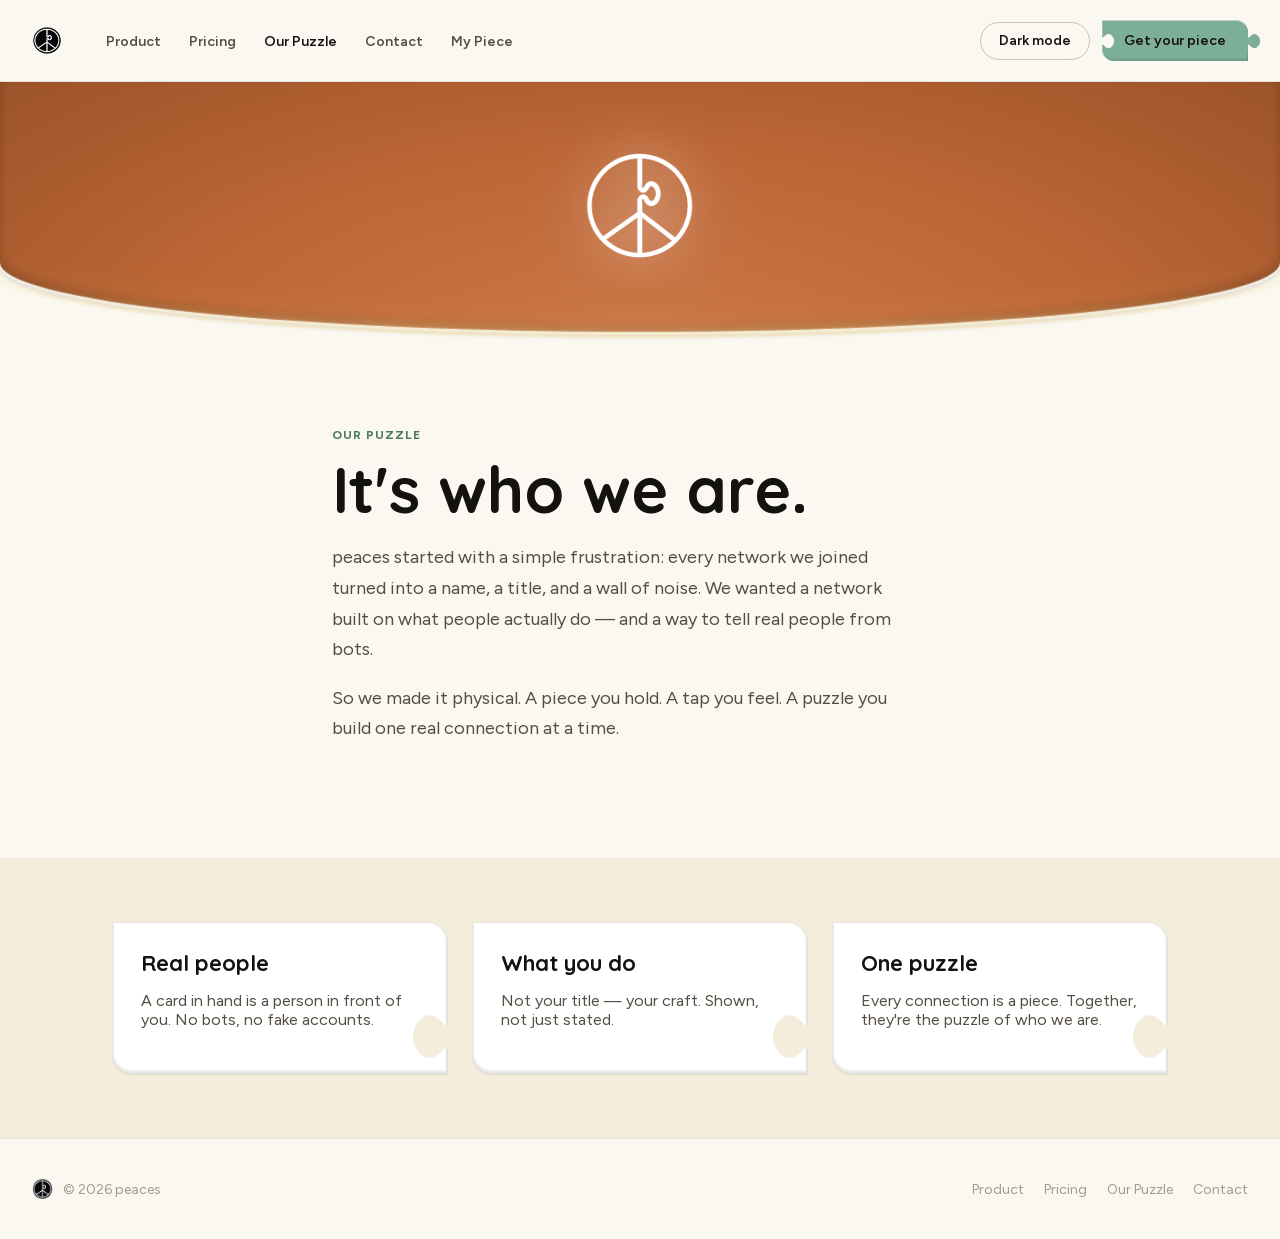
==== commit 5392bff7: "Add files via upload" ====
--- a/about.html
+++ b/about.html
@@ -367,7 +367,7 @@
   </script>
 
   <script type="__bundler/manifest">
-{"0a5bbc20-f105-41cf-ae47-122f9551930e":{"mime":"image/png","compressed":false,"data":"[base64]/zlN6vyl78/mTVj9E8RUAQUAUVAEagIARU6FQGt1SgCioAioAgYo0JH7wJFYBQBPVYEFAFvCKjQ8QatElYEFAFFQBEYRUCFzigieqwIKAKKgCIwioDYsQodMSiVkCKgCCgCisA0BFToTENIrysCioAioAiIIaBCRwxKJVQ3AtPqn5ubu/xjc3PrSbMrVu5YPjf3XdLs8rnnZ1fMHRpJsT12TYtp2nqojzRr64cPEnxN412vKwJtQUCFTlt6UtthZmf/dC2DOIM6afaiIEmEx7nY/EMUm78jGRM/GcfmYZKJzFYL340jyR46fxbTtPVQH4n64YMEX5ZXeJy334mg6vO/cgftUaHk3A9KICAEVOgE1BnKSj4EGIhn5+bu7A/MiYbygR2sYzNz7jCDOIM6yVJLB337sxGfVZbLhOc+//GTtOecFZa0b3bFyiOzVpAm7bbtR8ja/PpRBCYgEN4lFTrh9YlyNIQAAoZB9mMrVr4y2x90YwZiE5u/jq2mYrMySK+23x34xGtsI2+MabdtP0J2dsWc1ZBWHumbCFcmmpHNox9FIFgEVOgE2zXdY4yZOxrMYAA9woCKgGGQjUz8JWuSYtDtHjBTWxyv6ZsI40QzArfZRECv3AWeap6bCqBmqBABFToVgq1VLUYgETIrVu7oazFz88zc0WAGA+iaxbn1qBgCscUv3g6eA/PcBwNhvkOFUDEkNbcsAip0ZPFUahMQYLBj5t0f/AZCxjr0+1qMwZ8xobReckRg9UCYP7lICFnfkDG9niNtLa4I5EZAhU5uqDRjGQTwyVhTzy6bjjDYGXwRkSFaTIVMGUDlyvSFkO2P2RUL/4v+wXeG9ilXhVIqjUCLC6rQaXHn1tW05cv/5NZUm8EnY30x222y5p66ONJ6pyMQr4kJUJg5d3h2xVxiiqMfp5fTHIpAMQRU6BTDS3NnItDrYTYb+GbiODr/X/umHKPaTCZewZ9MtCD60QqgeSYQKoCC77PGMKhCpzFdFRqjxiy/oNEsfGCsmWbgmwmPUeXIBYFVTCBUALlAqGWHEVChM4yG/p6KADZ/Zr7MgBmIGJBsoVU26af9CKyiv+l32/8fzK5YuYv7of3N1hZKIqBCRxLN1tKy5rMVK3fMWlt/EtasgQCt7ekCDVtt/XTbuR9mWROkUXAJdPpvOgIqdKZj1NkcSeTZ8rnniW6yA8yTFgg70Nj/+lEEFiEQr8G8au+TDxItePZP1y66rAeKwBACKnSGwNCfIHBRq0kiz/paDRc0KQLTEEjMb4u1n2lF9HrXEFCh07UeH9PeZOFmX6v5QLWaMSDp6QIIpNrP3Dzrf7i/ChTWrC1GQIVOizs3T9MwoRHqnCzc7Gs1q/KU0zyKQE4EVsWxeZj7S01vORFreTYVOi3v4HHNY13N7Iq5Q5jQNNR5HEp6XhQBJjX9xaeHmOyI0nYjpqUrRECFToVgh1DVQNgk62osP7wWwH7pZxiB9Z+7wZRNn7jkz4ZJ6e9sBG5kssOkh/sxO4uebSsCKnTa2rMj7eLhtg95Kmw6GYV215Z/Y4bT6YWTJiv94pe/NGXT8ePHM2kO18vvT62+bKSHOnl4Yz/qbe4D7s9OItDBRqvQaUinl2WTh7kLwuaqK68w6wcayuOPfs+kaVioPPOjH5nhVBbTMuWG6+X337///gXh9Ns337jALwIpbUeZehpaZnUqfNjloqFtULZzIqBCJydQTcvWRmGD6SodkEeFyu8OH7mgnWy/7z6Tpib029XXXHOBXwRSqmWlAnP/[base64]/Crr7GcQTLUYTGWP79yZCBmhKpTMEAL4isAXnEeFUBP9QnFsHuZ+x1851Ez92TAEVOg0rMNgFzu3FThHrLBhE86gdxAgNBi/A4MeM3AGQdVi6MXq07AQwi+EOY7+qZ4TpxpX4a+cXTF3SF+r4IRjbYVV6NQGfZmKrSnN2rf7fps42Nc/o9EgaNBoCA3G71CmtVrGLwKY4+ifXxw4kJg46Te/NQ6oy3zdaJLdDVbuMqbXkyGpVKpAQIVOFSgL1DG7YmBKs/ZtAXLiJPAbMHPGj4BGg6BRjUYcZi8E19/0+cTESb/Rf/Qj/emlMnGi8XZMbrq+RxxYbwRV6HiDVoYwUTuz1pQQqimNwYmZMn4DZs6YcGRarlTqQID+ox/pT0yiaKwNMMGtYn0PG9fyvNSBm9aZHwEVOplYhXGSaJ1zsfkHy01QUWlXDQICGJQYnJgpWx7100IE0FgxwaH90O8hN5GNa+3zcmR2xcodIfPZdd5U6AR4B+AgtQ/OkTg2D4fCHtFOzHrx02CGISAgFN6UD/8IoP3Q70w0AhdAq4yJn5y11gHVevzfF2VqUKFTBjWPZdBucJDaByeYQAEGGaKdmPWqn8Zj5wdOOmUvFUDcF9dec1V6OrTvG8/FRrWe0HrF8jNjk34CQIBZGbOzULSbq6wJDa2GmS2DTAAQKQuBIcB98cabbxnuE3x7gbEHO4nWg6/HmF6PE5rqR0CFTv19YFjsxqzMslKr72bUhNZGreadt982u5988kJ64FvfMrfcfPOiZPuh9GeU3h2bv3KhrrTe0sQDLch9gm8vmaDcs81wH4XEKr4ejXALp0faJXTCwTUnJ71eMguLzV/bAnZWZv/X9GGm2iYTGgP83d/4hiF9+oorzPK5lUn67LrrzQMPfedC2v3Dp82hX/9mUXLpgqPvvLOI1ksvv3KhrrTelBe+4S9NLvWGUhZfH/cR91MoPA34SCLcZles3GVMrzc4p181IKBCpwbQqbIfLLBwhFkYx3UlBgfMI8xU6+KhbL2vvvxyokWk2sVnrl2bCBYGcwb45/b+2JB+f+zDslV4Lwd/aYJvEu1ItS+EJ+30zohwBdxPYWo+8fbZFad0NwPh/i5CToVOEbSE8trZ1o5+sICp7dUDt992q2EhIIMD5hGhpnkjw+A7Klw2bf5qokWk2sq7773vrf4qCdOOQwPtC+FJOxFGJIQROIBHTp5qzZZqPuy5F856n3iNmTl3CLN2reB0tHIVOpV2/MCcZmL2TKu0ZirD1s7DzwyU3YhZCMj50NKh136VaDAMsJdeemmivTD4tk24lMEdYQQO4IEQIoETJrqQBRHCh/U+aNUEqZRpu3CZVcaatWeXzz1vTK8nTFvJTUBAhc4EcCQv1W1Ow4yGrZ2HX7JdUrQQNAycySC6cWOiwTDA/uGjf5KqorV0wAkTXSqIUiEUYoPRqlnvs/e5Z00Qmk9ktmJuI3o0RLzayFMQQqeNwA63KVHjrTpvz622qdLP7daMlm5TU2nFUypDyDAzZ4BMBQ0D55RiejkHAqkQSnC9+WaDOQ68cxStLMuXN282+/fvN9yflVU6tqJ4zbnYHNH928YCJHpBhY4onEuJWf/[base64]/jSVZ6WJP/DbMGjFd2Lpr+6QLMFPTmZrNauuKiRUjgNCAWMeEBkq/TSzg+SIaOcEGtZvcBn4eY3o9z03uJHkVOsLdzls9TcX+G4RN6rdh1ijcpFzkGLAw2yBo0gWYDGq5CmumWhFgHRMaKP3GGiE0U/[base64]/nmdu7s462t/GOlXoCPRq3/EYbxcgNZUEET5oN9i+6wgUIPyWQYigAAYlDQoY6bIWHqL9oMUywUCrZcJRdTPRephkcf9XXXdSn51Q9p/z5Ej/OSCgQscBPGMGEWrW8ehEJmdhfDc/P3jQVK3dMMjgaGbWS/gtg1BOljVbixBggoFWy4SDiQf3RZXNY5LFAufawqvtc66Cx73HVeiUxhCBc+qQLV5JhBph0PhuqgwUIJz2+nXXGQYZHM22rfpRBBIEmHhwX3B/cJ8kJyv6V2t4NYInWQrR61XU3DZUs6gNKnQWwZH3IBU48Zq8Jcrmw5xQdRg0kUtoNoTTHn773bKsa7kOIMD9wX3C/[base64]/LM6Vz7GUVOhaEcZ8qBA7mNByhVZjTWNh5x9YthoijcW3W84qATwQINsDk5rMOaPM8YW6rWPCsOhdHrxjT68GDpmwEVOhk42KqEDg8EFUs9kxNacw2mXWOaXITTyvPDUQAkxtaj2/hg7mNnTuY1FUHU6xRbVPAVqGTAZBvgYN2Q7AADwQPRgYLIqd4qHm41ZQmAqcSEUYgF8Iy0QAAEABJREFUFT5Euvk0u2FuY/+26tb0qOCZdKuo0FmCTq9nZs4/b0978eFw4xPe6VPYpJoND7Vth34UgaARINKtCrMba3oI1mHS5x+QGgWP/8Y51aBCZxF8fnca4Ibnxl9UpeABoamEP6tmIwiqkqoMASZJRFSySNlXpQTrYNJWweML4el0VehcwMivwPEdnfbivn2GnQQ0/PlCh+qPBiKAz5FFyixW9sU+Vgai23zRX0zXajzLF3YtPtftIxU6g/7/2IpT1qTmZy81HJlE0wyqEv1Cu8EmvuWur4vS9UtMqSsCkxFgsTJaO/f35JzlrvI88qoEgnnKUShQik1Cl8/Z8aVAmRZnVaFjO5ftyiMTf8n+FP2gwqPh4MgUJTwghhmChXfYxAen9EsRaA0CaO1o7760Hl6VQDAPflbvoFnBs3xu7rve62lABZ0XOsmNYG8I6b5iBkXAADMqadrQw5yGGQJzBMeaFIG2IoDW8+krrvDWPPysPK/eKhgQjmPz8KRXXw+ytf6r00KHG4AbQbqX0XBYmCZNN6Wn5rQUCf3uCgK/P/ah8Wlu43mtQvCY2Pz1x+bm1nel37La2Vmhk6zFsTdAFigu57hxiY7BWelCJ6ss9m2ie9ScloWOnms7ApjbMCf7MLfxvGJqw//qG8coNq8k44/vigKlPxMoX17ZSvZH6u+nJloPAocblxtYlLAlhjkN+3at5jTLh34UgToR4P7H3Ia274MP/K8sbfBBe4jmqv5awF5v6FxnfnZQ6PR655L9kYzo4k+fJjX2TNPotM48k9rQHAig7fsSPKzl8R9cEK+ZXbHwSo6mti5L54SOj9BoBI4vkxoPFnumte7O0wYpAo4IIHgSc/[base64]/[base64]/[base64]/ebLB85OegcM4b7Ti2o3CpBhRondDp20Pj7VLYsx0GDkRmN1I0ETio/[base64]//353QgMKTFB9hlJbt8HzxvR6g+oa/[base64]/X4JMQoNtNthgMDnQf4qAItBIBB5/4gnDBFKCeQKT2LtRgtYIjRuTV7eMnGzCYeOEztzc3OWolxLgEt74pdtukyBlsAerhiMCpRJRBGpFgOdY6iVwXv07yatber1awSpReeOEztk4WqRWlmhzUoTZh9TO0ajj2IMTwvpPEVAEGo8AFgupiDaP/p1VTVy70yihQ/CAxFY3+HGe+eHThlmI69NBpBrquCsdLa8IKAJhIUBEm5Tgwb/jZ/1OvL1pQQWNEjpSwQNf3LDBsG2FxC3OrrWo4xK0lIYiIIOAUpFCAMHDxFKC3s6/2ilBZimNhgUVNEboDF5o5Bw8kGg5P/rR0o4rcUZqFlSiai2iCCgCFSEgtQSCia6naLYb2ZmlIjicq2mI0On1jIlFtveWilZjixtmQc49oAQUAUUgaASwZEhNMH1Fs8XReRFfdxUdUZfQKdS2wQrcVYUKZWRmliERrfbivn1Gt7jJAFhPKQItRYAJJs+9a/PwI3varWD1wBrkyqL38sELHckQaWYZrogSv//dRx5xJaPlFQFFoGEIbLnr6+bVl1925ppotttvu9WZzlICWIN6vaXnwzoTvNA5d96ImNV+ceCASLQa7+AgnNLonyIgjYDSCx6Be//yL0V4fGHfT3289G3VwCokwqMvIkELHbQcI7C/GmY1nHiuILIeBzXblY6WVwQUgWYigH+HheAS3BNFK0FnmEYcmx3G9Hom4L+ghY7UQlAJsxp9qOtxQEGTItBtBFgILhFGzbt3iKYVRjP4BaMFhY4wPBPISS0ExXaK825CVbku3bH5K4ZZTq7MmkkRUARajQDr8/DvujaSd3i50lhaPt6eWImWXgjiTLBCJ4qNsy+HrW6wnRrHP8xqL738iiMVLa4IKAJtQmDr1i3Ozdl+330G878zoRECUr7wEbIih0EKHbQc27obbXL6SIQmokaz3bkTI1q41Qho47qJwLvvvW+YkLq2nlerMEF2pbOovPWFh6rtBCl0JLQcZg+EJi7qiBIH3/uPj5YopUUUAUWgCwhI+Xn/r40bxeEKVdsJTugMpLOzliMRPMAsRqPVxJ8FJagItAYB/Lz4e10bxIag4kEFtWo74xEJTuhISGe0HInggaefeWY8cnpFEVAEFAGLgJS/10dQwXlj7jSB/QUldBItx0pnV4wktBz2VtNFoK49oeWlEWA2zKRq+z3bzOOPfi9J+/f9xLD4me/0HC8oJJ90/UovG4FPX3FF9oUCZwkqkPbthLhuJyihI6HlSIRIEzzw05deKnC7aNYGItAYlhE0CBkEy/Hjxw2OZ8wxDFIk9hNk8TPfHJNYA0K+0wsnDcIIAQSdxjS6YYwyQZUws/GeL+GmB7dLQUBCp9eT2H3g33793zn32YMPPahrcpxRVAISCCAsEDQIGQRLGZoIIwQQdKBXhoaWmY6AhJmNPpbuo762M53/[base64]/uhoQtTfAAIZD2p34UgcoRQFNHC8GUVkXlDG6Y3Ag6qKK+rtTBTvSubX34//v/XUmMll89WHQ/er7y4yCEjomjHa4tl3hQ9cVsrr1QRfl21kHUEpo6WkjVLUyCDg4cqLra1tbH2j7XF74xIeCeEAVJYJyV4Kd2odOXvvEal8ZI2KdvuflmFxa0rCJQGgFMXPv37y9dXqIgwo5wawlaSsMYiRc9Su9SEJn4S8mylJo7qHahE503zg6uB7/9kHH5422AzE5caGhZRaAsAj8/eFDkBYNl60/LEWqtgidFw+2bEGrM9S5UsN7k1Xby1hPCYtGahU6v5xomjR3cdfeBp55+Om+faT5FQBSBvc89G4TASRuF4IGn9Fi/[base64]/nPz/6n/Jk1pyIghAD3LtFiQuS8knnjzbcM0XVeK2k58ef2/thgxs9oZu5T0lpnnQEFNQmdXs9E5lbj8HfTX3zeobQxaDmsHnYiooUVgREEDv36NyNnlh7u2bN36cmAzzz1/e8HzF0zWHvM8WWQm/6fTaINjWs0sdUidGbnFhA4pXcgwAHrYg8nlPEWD2/[base64]/U2NbkuPDWW2/myKVZFIFyCIzbukTKEcxMGcd0Xu7u2LrF2Yk9XNdjjz42fNjR3+Wb/abj+EPwlKCZc9Xy5X/iZHUqg0TlQscyeadNpT6uDy4PLCpuqcq1UGcQcDFLYfpFG08jvvjmmPBjCQC/UHAxNFo9ZaQ0HqLuXJ9DCRyaSgNzKNYWF/5dg6iG647N+XYLnX5seFx6c8/rrls3jFfh37967bXCZbRA9xD44Ngxp0ajjaevDOCbYyeCg8KY1RAig8PcX5TB/yMleFyfw9yMtzTjAw99x6llGzd+0dlBuPAAABAASURBVKn8osI1mNgq1XTOOQYQuC6S2rN3zyK8W3ygTXNAQMoEKyVsaAraVxGzGmVG0/ccw3ZTejyHaHDpsX4XR4D+LF6qXwJts8kmtkqFjoWstGnNNWqDWR6qreVBP4rARAQwwXK/TMxU8cVH/sO/d66R4AOWCzgTsgTW/6vP2f/6KYuA6ybDTTaxVSh0ej1jypvW7t22rWz/JuXuvsetfEJE/3UGgZDuF3wAUhMmlgtICFTX14nUciMFVCkTAHzMZVnacuedZYsuLVexia0yoTNYELq0wTnPEK6ZM+uSbDxkhJAuuaAnFIExCHC/4EMZc7nS008/84xYffh3HnzoQWd6hIc7E+k4ARcfM/gLhq9XGsVWmdCJHfw5rqa1Awd+1vHbW5tfBoGfHTwoGm5chgfMYQjAMmXHlTn89rvGxaeQ0nV9LlM6Xf0+YO8vl7Zv/spml+KLysZRvH7RCY8HlQkdlwWhru/MwaTgEUNB0koqJATQCu6///7aWEJD3/1DPy8YdPUpAIrrcwmNLidXE9v2++4T3Iw1rix0uhKh47oACXDL3pw8uAweZctruW4jwMCAT6VqFLhvCXP2VS/tcqW95prSqx9cq25NeRcTGyD8+ZVX8iWRVs/O/ulaCULTaFQidFxUt0nbikxrHNfVtAYKmlwQePyJJ5JdyV1oFC0rFd48qV5XYUro7iT6UtfaTMfVxCaqbc6cr8TEVonQMaa86rbt7rud7rnX/[base64]/n6TPvQsecN6WFjiuYrp1p9E8RyECAnZtdZ6fDZNFweBlb1QIHHo6+fZQvTTUj4BLCfvnq1WLcu/jf8zLhX+hEpnQo3rSXYpkJfz7NIBOq1UsdQACNhwkNgsJlsEDYILw+u+56U5cZWGKfuTH7gHXgTpBr4v6/2V+aGAvncUWUJrC4YGklYTGZ8Udehc4gBG/V+OrHXyFqjVW343NMviLhJJ1cg17tOgIICl6Udv266wpHtzEpQtggvOrE8Q9//Mi5+ksu+bgzja4T+B+//Z0TBK6uiIuVx2uM6fUuHsv/8ip0jEMI3mWXXebU2o8++qNTeS2sCORFgBX+RLeh+bCDAAIFLWa4PBoR54lMu/[base64]//NCpasGFul7X63gTOufPz5RW0VwXO/3P995z6jwtrAgoAopA1Qi4+nUkF+p+bG7Om7Yz4wtYl3hvF6cY/pyQbOa+8FW6ioAi0D4ECKEv2yrJhbpRHJVWGqbx703oGFM+iODSf/kvJ/E98Zr6cybCoxcrQICXa2HqGE0VVF1LFS6+iFoYDrjSw0cOO3HnaiW6ULlDENgFGmN+eBQ6prRd0EViSyx2G4OVnlYExiLAw/74o98zpxdOmjfefMs886MfLUlc+8WBA2b7PdsE34MyliW90EAECL93YfsTH7/EpfjFsg5BYBeJZP/yInQGi0Kza5xylkWhU7JMvKz+nInw6EVhBBAgiTD55S9NnskSrwN4fOdOc/z48UT4uN7vF5pT8ofgSvaSHGixUQRcQqevu27dKLmyx3J764xw4EXomGXnStsD199YWkFKmqbrDhIY9J9nBNBsfvvmGwYBUrYqyv79++8nwqcsDddycivZXTnR8ikCLtYal6Umaf3pt69gAi9CJzLmclPyb/369SVLGvPivn2ly2pBRSAvAvhqfmE1G5ew/uG6ED6Y5obPVfX7U5/[base64]/NLZTScuDPZVGoS8QHdWtSBMYhgAZOGPS469Ln0XjQqqTpjtKroo7ROvU4HwLH//Ef82X0nGuwnZloLeJCx8X55LIoVBQVJaYIDBDA1LVnz97BUXVfaFW+w6nv3bbNuUFq0naGMJPA0XfeyTyf5ySTljz58uQ5a4y4iW260DHF/qIo7hUrcTG3i31ZV0VfxFF/ySGAqcvVBFWWG8KpEXply08qB13XnYl5R9CkOvRaeQRCec+RFRDlw4nHNN/SHHOl5GmXyLW6Hu6STdViLUcATUNy1lgGLoRemXLTynxxw4ZpWaZe/+DYsal5NEM5BFzXG3Lvlqt5cak4jkorEYspXTwSFzrGyDNpcvy5hhnmqEKzdAyBbXffPa7FlZ1H6OFTkq7w3m9+05mkWhecIZxIwCWC7bLLLptIO//[base64]/UGYQqc0gaGCh/77r4eO9KcPBFz2YLt8tdwm0S7KRBYuwQidLObynlOHZl6kup4vX/sxZ+XLuTQXYcS3bNxoUn8H3xxzfmnuYmfY861sUAEC64V9Py1W4ZjcmNb+8NE/[base64]/4T3/rd6cQEF0gKi10SvXEpz75yVLlKDTNpEEeTYpAFQhMW3RJxJcP8xT1pskl8m4SRnds/oqB/0l59FpYCEi8FXbQIrn4a0tQTOjMzv5pLaa1aSYN20b9KAKVITAtpBnz1APf+lZl/EhUxMTupZdfkSClNOQQmEqJicjUTDVkEBM68bJzvRr41yoVgaAQuOSSj0/lZ/cPs8OqpxasKcODD7ktlq2J7VZUG877ino9KUDFhI4UQ0pHEegCAk3RdnBko511oU+0jeMRcHkj9ChVMaEzc36mtCSUXEcw2kA9rg8BrXk8Amg7LlvXj6csdwU/Tjgzbbl2KaV6EZgRq37mfC0+HV0dLdaDSqhiBDZt2lRxjfmrI8pO/Tj58dKc+RGQEzr569ScioAiYBHAbIX5yv4M6oPAuWPrlqB4ag8z1bbkE5f8WbUV5qhNhU4OkDSLIuALAcxXmLF80S9Kl10T2KBUw6OLIhdm/j+/8koRxqygWC9CyBKxtOx//[base64]/ft84YDgg3tRgMGvEGshMcgoEJnDDB6WhGoG4Etd33dfObatYa9zyR4QXsiUu7TV1xx4XXaEnSVhiJQBAEVOkXQCjqvMtdGBN59732zafNXE+GD76WoAELQsOUOmg3aE5FyrA9qI1bapmYgoEKnGf2kXHYcAYQPvhcE0PK5lQYhghDKinjjPAmNBkHDljuY7DoOoTY/EARU6ATSEcqGIlAEAYQIQoiIN4TQcOI8STUaY4pgqnmrQUCFTjU4ay2KgCKgCCgCFgEVOhYE/SgCioAioAhUg4AKnWpwHl+LXlEEFAFFoEMIqNDpUGdrUxUBRaB5CGy/777mMT2BYzmhE5sPjP4pAoqAIuCOgFIQQuDDDz8UoiRHRkzoRDOmFqHziY9fYvRPEVAEFAFFYCkCIUYwigmdpc2t5sx1162rpiKtRRFQBBQBRcAZgSCEDgvZnFtSMQGtThFQBBQBRaA4AkEIneJsawlFQBFQBBSBqhA4b8whI/SnQkcISCWjCCgCioA0Aus/d4M0ydrpyQmd8zNH6mjN5atX11Gt1qkIKAKKgHcEPvXJT5aug/cllS7sseCMFO3zM+fnpWgVofOl224rkl3zKgKKgCLQCQTee++9INspJnRcWsfmhC7lC5TVrIqAIqAIKAIFEfiYMWJLYoIQOkb/FAFFQBFQBJYg8MyPfrTkXB0nFhYWwhM6ZxcWxKIbioL6qdWXFS2i+RUBRSBFQL9bicDhI4eDbFcwmg5vOCyL0GWXqdApi52WUwQUgXYicPjtd6UadkKKEHSCETq/eu01+NGkCCgCioAiYBG46sor7P8gPqKRydJC53U/EE2m6hJWOJmyXlUEiiHwnW8/VKyA5lYExiBwySUfH3Nl+ulDr/1qeqaackgLndLNOP6P/1i67JVXXlm6rBZUBFIEPnHJn5n9+36SHpb6Xn/T583phZOmjYv6SgGihWpB4OjbRwXrjQLWdBxeb3D0nXcEQVJSikAxBO7a8m/M8ePHjdS6r1/88pfm8Ue/V4yJgrk1e7sR2LhhQxANjKJYdA2mqKZT1+sN2vaSoyDutI4wgd38t2++YXyEpnJfQlujKztyMwXUzLfeelOMmziOwhXLIulzAAAQAElEQVQ6scMCokO//o0YSEpIEciDANrN7w4fMVdfc02e7KXyQPvv339fzW2l0Ot2oTXXrCkNwB/++FHpsqMF4ygO17wWjwqdUe49HjNj9UheSbcIAXw3mL58aDfjYMLcdvttt467rOcVgSUI4B9ccrKGE9G5ZeFqOq7MuazVcYn0qKEftcqaEFj/uRvMzw8eNJi+qmbhhX0/Nb84cMDoBKlq5JtXn+s9Imk5OnPmf4er6bgy57JWR8Omm/dgVc3x3ueeNWgcmLyqrjutb/1NnzeY9NTPkyKi31kIBDSJFl0YSltFAwkgaNMxmyr/aNh05ZA3pkLMaTj0v7x5czA879+/X/08wfRGeIx84uOXlGbq1ZdfLl02o6ColgN9H0Kn9MZwB6zZA6bKpM/fdFOZYlqm5QjgRyEUuk7tJgti+EHrwreEUMzKo+e6i8B1160r3fgPjgnO+x2WwYxrQKbQGZc53/lIXDLmqZeHOE8+zdMNBDBfYU7DjxJyi/EtvbBnr4HfkPlU3qpFwCVyzWXyPtpKH8tgPAgdU1rTcXV+4SQ2+td5BHDCYr4KyZw2qVOIUoJf+J6UT691BwHuiRBae96YQ0b4T1zouMZ0u+wZFMoKXuE+UnI5EcBMhbkKR7285puTiZLZ4Be+WTtUkoQWawkCrpMP18n7MIyuEcnDtNLf4kLH9Q1zL/6XF1PeCn9jqihcSAu0AoHUd9P0e4C1QwQ9IEBb0THaiMII/LnDXpIuy06yGHWNSM6iKS50Bm+YKx1md9jxxUNqG8/q5nafQzsI3XdTpAfQegh+uPaaq4oU07wtQcAliMBl2clS+KKpu4YuLTP9jLjQGVRZOpjA9cVD+kK3QQ904AszBIst0Q7a2Nw33nzLbL9nWxubpm2agMDlq1dPuDr5kstu/Usox3HpcXwJraETnoSOWwSbS5y5+nWGerfFPxmM8YGE4nD1BfXjO3cmr1tQc5svhMOj67LTueRu/T4i10Dbj9Bx3CDOJc7cJdQQQDSFjwDBAgzGuThtQSYGIcKqW9AUbcIUBDAVT8ky8bJkEIGPyDWY9yN0zi1zUstc4szbPvOl07qaCInHnNb0YIEy/cd9rS+HK4Ncs8q47KziEvmbhdLZhTmncTyLJue8CB3XiIf/+d578FY6MTiVLqwFg0QAcxor+Bl8fTK4+8knnchTXvrhH2YIDND0hs/p73YggAnVZUJVIPI3D2DHjJmfz5OxaB4vQmfAxOuD78Jff/jonwqXGS6gfp1hNJr9m2hEZvhVmNPu/[base64]/V/P7Yh+JVoTXdcvPN4nRTgpgaieBjYWx6Tr+bi8CWO+8szbzs+hxjfAUR0EBvQmeZMU579vzhjx8Zlz9myS7ltWw9CCBw0G6YyfvkAPPX9euuM7t/+LTPasyhX//GUA/1+aqIhbFsbuqLvtKtBgEWBZetCbNu2bJZ5c4uLDiN31k003PehI7rzgQ8rCmTZb5dVNUy9WkZdwSYsSNw3ClNpoA57Y6tW4zrQuTJtVy8Sj3UR70Xz8r+YnPT/ft+YnBGy1JWalUgkG+SPJ6Tjz764/iLha/42YkgZcOb0KEC64xykpYuNnEXVRXeNVWHANoNAyYzdt+13rH5K4k5zTVYpSif1IcZj2AFaft7ygtm5Z8fPKgvh0sBadC3S/AT99O7770v2VqncXsaI16FTuRoYnPx66Cqus4epoGn190RIBQa7YYB053aeApMYJbPrTQvvfzK+EwVXCFY4QsbNhgGCh/Vcd/jC2ORoWo9PhD2Q9PFnCztz4niqLlCx5yfcWL+f/z2d049fNfXvuZUXgsXRqBQAaKvmhIKXahhUzKj9Xx23fVew6rZj053MZjSEYFcZoLgwoq0P+f06eVO4/a0tsxMy+ByfbBItPSO00QUuThgsXPrbM+lB/2URQNl7Q3RV35q6FPl3iF6DO2ifyas//h5MLf54gp89TUJvtCVo/vl//fLTsRcF9Mvrhx/zvz84nOyR16FDqy6+nVcV9mu/1efgw1NASDABKDKUGjWyrgGpPiEDY0HgfiZa9d6NbfxmgTX2bRPHFpPe0IDWWfF5GBClomXCE7hPpqYqdhFr1oOrHgXOpGjX4eHEkbLJpd3U5StU8stRYB3w2DucbFdL6WafQbtxncodHbN5c7iBN60aVO5wjlLYW5D4OfMrtkqQmDddeucavr53/6tU/nRwr79OdTnXei4+nVgEmnOd5lUxSBXhq8ulSEUmnfDuMzo8uBFsAA7C4Ss3YxrB6bkSy+91Kufh2cBwUO04Dg+9Hy1CHzhX/9rpwp//w//4FR+tLBvfw71eRc6A7/OMSorm/b/zf6yRZNy+BCSH/pvDAJ+TmNOqzIUmh0AGLz9tMY/VcwkmATR1HzVhuAhWpCJgK86lG4+BHg+XKM2ZSdY/v05IONd6FCJiY2TndA1is0lBt7oXykEMKfhS3B9qPJUjnZTdyh0Hj7z5mEgoU1585fJx5oo9fOUQU6uzBc3bHAiJh2EEkVxJesJKhE6kZlxagyzV5d1DczujP5VhgBrbzCn+a6QfdNYe8P94buuqunTJgSPi2l5Gs/q55mMkO+rrqY1V3/3aPvic8ucxulReuOOZ8ZdkDwvYSfc+/zzTixhy3YioIWnIoAZkxBd32tvmIBggmpSsMBU8DIyIHjYxQDhmnFZ5BQTMtZL0XciBJVILgSIWnOxAuC/zFVR/kwnBq6Q/CVK5qxE6BgzP2/5K/1+HVvW/PSll/gqnXi4sKGWJqAFxyIArgh1VsKzIn5sRoELmBRY0Y8JSoBcI0ggXBGyrDvywTABHvQdGqoP+kpzKQI3/cXnl54scEZ6Qah1gVSi5dDEioQOVUVOjcLJ6vrQudpQaUVQKQBmiISqKhQacxMmBe6FAJpeKQsIWYIMXJ+BSUyjoTJ5mJRHr8kgANYulLgfXMqPlo0cXSCmwF9lQmeZgJPqwIGfFWja0qyuNtSlFLt9Bkf0/v37DTNln0gw0LKAEnOTz3qaQJtdDDyYVi40HYsA5jbMPxdO6g9RBFxNmT78fBIukLwgVSZ0+q86ICQvL2tL87ma2LCh6sO0FNeiZzCnEQqNI9qnOS313TDDZwFlUT7bmB8tj9Bwdsv21T4mEbwcznVw9MXfFLrBX8aU6cLkU0/LvgMqNtGrxszPu/BUpGxlQmfAlFM0AA/ci/v2DUiV+9q6ZWu5gloqQQBzWlWh0KzSlzYjJI1owT9CxH2/HI7BUV8OJ3uzSAhy6WeiqlDpFMlKhY6Eie27jzyS8l7q+/M33VSqnBYyBnMaCwt9Y4H5iNX5ak6bjHT6cjg0wsk5y19l01y0WrTb8lS0ZIrAvdu2pT9LfRNIU6rghEJnFuac/O0TSGdeqlToSJjYGIhcbJqYg+pejZ3ZEwGfxCRJKDTmNJ9sMnjiu8F8hFbrs6620AYnXpPgYzBKMcIsrS+HS9Eo/81zBJZlKfB8EEhTtnxWuapNa/BQqdChQpucTGy2vHG1af7br/87yGjKgQDaDfZ9hHWO7KWzECyAOU19N+UgZDAiuq9c6eml6H/MbdwP03NrjiwEXDf3lH5ZGzxWbVqjzsqFjoSJzfX9EThK8U0AgKZsBDCnED7rW7uhdmbpRGWhxXKsqRwC4IemyIy4HIXppbgfuC+m5yyao/357/3mN50auWfvHqfyWYWrNq3BQ+VCR8LEhknBdZX2Mz+UjQABzLYknJ2YUwif9dkmBkd8N8zS6VOfdXWFNpoii2fxi/lqM/cF5lYmJr7qaBtdTPpoi2XbxbNC35Ytn1kuNlaKzc9nXvN4snKhk7Qlincl3w7/jr7zjkNpk6wtYXB1ItLCwkQrYUZxeUDywEIUIr4IFTZ50CqWB0zxi6FBFiuZPzf3B1GMbOyav1R3c7qa9J/6wQ/EwYsqXBBqhv5qEToSKp2riQ0M1lx9NV95U+vzMRsjWsl3Q5mFu0Yh+uaxDfR/dvCgAWufbXns0ceMajyTEcaUj0l/cq7JV998683JGYpfPXH69D9XGrWWsliL0DFmfj5OFiSlbBT/ZjbHflTFS14swVYU+sCYZNAgLJbt7i+i4+cXixqZheN/8FODUk0R4BkBa1dTdEov65vBFI1HrQZZ6PTPuZryidYVN62ZyDmgq9+64v9rEjrGzMSRc6NZJEWHFG/2xRJfuf32iwcd/EU0EoOGSyhnHtiYceO/YVFjnvyaRw4BNgwlss31WcnkaHASkywBBjqJGwAy+MJ6gGAeHJb62v83+0uVm1jo/Izz+DuR/oSLMxOueb00UO2OuVby87/9WycSaDtOBBpcmD22iEby3QR8C8y4mXn7rkvpZyPw+2MfGl6TQGh6dg73swQYsPkr5iR3au2g4OrLAQX5iVp0tKrXGMD/aKpN6MBIFBlnaYvd2jj+dW1LdwYFoo9cZ2DTYCfiBhMo0WnT8ur1ahAgNJ1JgK/auKfYBJaFkL7qaApdTI7g4cIvz49L+cyyAoFcmXRznqxV6NjKnYUOs+fJNuvpSKDtMBBPz9nsHJg+MIGwlQ3RRz5bgzmN0F1MoD7rUdrFEOB5YRLgcz0P9xYLijHdFuOuXbmfeOIJpwZhDvXw/JyQCORyaZgd912Ku5VlzY5rQAEcuO4+DQ1XZx80Qk7MPKtae8OApua0kO8GY3BMMylgcuCLU0y3aNRMdnzVESpdJncIXxf+HvkP/96leHbZ2LxizPy8qfGvVqFDuyUCCpi9uT48qMGow/DUtsSMk5mn60MwDZd07Q0D2rS8er1eBKid54bJAf3GsY/EPUegShcsCSl+tBX/Vnpc5hvfm5fnKF7mvEayTHuGy9QudKQCCiS2iHBVh4eBDeE3M0xCoZlx+uaHUOgtd33ddzVK3wMC9JsX38EQr/h5mPwMnWrtz2133+3ctv/[base64]/6ddPd+Vc7nVnwseWNZerYmYUFxln7s95PEELHmPl5kzi43MFwjWSDA2ZjfDctMcvCcet7KxtmYphjMMs0DSPldzoC9KvEczSuJvynpxdOGrTxcXmaeJ7nj7a58i6xDGSUB4nlKaM0yx4HInSMWTZjvmsE/iQiKHbslwAAEABJREFU2ZiNNcnMhrkCe3kVwQKYMIl6whwj0F1KohgCleVmFwMmFji0fVWa7mLgi37VdPfs2etcJZijcToTWkzgxOmFOWcXxmKS5Y+CETqET1ttZ0/5pvRL0mE4tftH5f8/+O2Hkj3JylOopiSzRUKhsZf7rDHVbjBhgrHPupR2GAgwsbhl40bjU+thgkewCxFfYbS6HBdYR/BblSvdL4V/FMz7R5L/I2tWs9YkSZIOtIIROrQhnjEWHOP8J+GE4wb64oYNzrz4JIB2w2wRXn3Ww2wXW7+fB8In50pbAgG0Hp+7GBDswoJlJlAS/FZNA74Rnq71PvjQQ64kMssvq3kHglGmxIXOaAVFjs8uLByy+V+3yfkjMTtDe8B05cyMMAF4YmYFf8KkF5FDu2GwYba76IIedA4BdjHA9OOz4UygmmTWTrGQWGqBlsP+eClNse/Y7EmsSGIE3QkFJXRoThwZMd8OM3Tj+PfU97/vSEG2OA8lodASM6tJnPEQ4LthsJmUT691BwE03eVzK72+o4foUSZUTUGVfRslLA1edh+wIEr5yi0psU9wQkdK28Hv8OBDDzoDheqPGcuZkAAB+OChFCA1kQTBAhoKPRGighfblR2/HveIr1YxoSK6LXQ/D/yxb6MrDlgTWGfoSmdJ+QC1HHgMTujAlJS2c/jtd0VmZZixCIeEtzoSdVfxGoLUnMagUkc7tc7mIMA9ImHCntRidjHAXzIpT53XJHYe4JnzZU0IUcuhv4IUOlLaDg183HGnV2iQJMIhoVM0ob4TCi0R/z+pbmauak6bhJBeG0WAAAOfL4fDbIWfB3MbfszR+us8xuqARubKw/333+9KIrt8oFoOzKZCh99BJSltBzObRAg1DwACoCqQmOGh3Uio79N4xkHMzBWspuXV64rAMAI4vzHFMmkZPi/5m8GdZQFo/JJ0y9Li2cT6UbZ8Wg6/KX6y9FjyO1QthzYGK3QktR2JEGrAQgBgx+W3z8Qsihmeb+2GQAscw75ufJ8YKe2wEGDScv2667wxxaQPjb+K529aI77zbZnQZl8h0qx3DC1ibRjTYIUOTEppO9DCDMC3a3rs0UddSUwsjylBYhY1sRJ7EXu8hkJbICZ99FohBPCh8i4l/BSFChbIzHoeJmUFiohmxdohMRlEM0RLFGVuQCxkLQcWgxY6ktoOHSxhZiOaDcEAeJKJUGgidjAlSNIdpYVKjwDGHj96TY8VAVcEiMLCN8ig6kprXHkmZewxWLWfB2GHtWMcX3nPY2GQ8jUvqTNgX07Ka9BCJ2Hy/[base64]/uAy+Lo9m7aB2kh5u9+jvRggdpLeV4o+MMl/2+N6//EsjYWbDv0NYc5GbnbzsqithG57Ufm5wZploN10zp03CRa9VjwCmJPw8rLz3VTuTN8Kqeb4k6yA8GtoSNLdu3SJBJptGZKwbIpydpM2Ev0YIHfgfvA/iBL9dEw8BdlVXOpQnkiXvbtTXXnOVwQ6NsKKsz7Rp0ybDLNNnHUpbEciLAM8cK++ZCOUtUzQf2gjPF89Z0bJZ+aGDFpV1reg5LA4EWRQtlzN/MG8FzcNvY4SOMVaKJ9I8T7Om58Guin11es7pOXAwMiOalBMV/Y0335qUReQabWLtjWo3InAqEWEEmAgheCQsDeNY4znDfD3uep7zaEyPPfpYnqy58niLVrO1x5G500z9CydDg4SOMWcWFnjfjsirD+gC7KuYofjtmpgRcaOO0kEYEd4ppaKP0k+PeYh5mGlTek6/FYEQEUgEz8aNIvsijmsf5msmegTrjMsz6TymOqwYk/Lkucb4gk8VTS9P/qJ5YhO9OlhaUrRobfkbJXRAyUp1kVcfQIuEGYpvifTCyOtquekRRqj9EvTH0UB1Z6EnD/O4PHpeEQgNAfyNvv08BOsUFTwsh5B6Zp/6wQ+MR6vDiY9FsfXlhNazk/lpnNDpS/Vo9+Rm5b/KDcGgnb/E+JzMjNLAAgSOb+0GTloUCk1zNHUMAfw83MM+m43gweKQpw7yYS7Pk3daHrQc2jctX9nrUUNCpEfb1zihQwPOnFqBtiMSVAA9ZlyYp/jtmhA8ODN9Cxz4ZcsRDYV27TEtXzcC3MOYoKQmf1ntweLARDDrWnoOjYh86bHrNxF7rjQmlD92emGBcXBCljAvNVLoGCMbVEDXYJ6SWL8DLZ+J2RO+G/j1GA3jswlKWxFYggAWByZ/BMIsuSh0gokglgi0mVGSnEMjGj1f5phnFCEq4scZw4B1MzQqeGC4GQ0VOvJBBYDibddXiAslfFDquxECU8kEhwCBMD79PFgi0GYQMmnjpTUc3pGDEE3pi3/HZk/[base64]/xP4xY2HmIkawICHMfOzSy4yvYFHNrgi0CgF2D0Hbr/N5nAYo1pHhZ3Va/hLXT5w9tUJ8nCvBh3ORGWcKARDg9QdRZMQ2BKVJzFi8btBHJRmJCDp8N5j5Mi7rKUWgkwig7ROCzPMRGgBEk2Id8clXG8xqKT6tEDo0pm9mM2Jb5ECTGx2Ng9++E7M4ZkubNn/VIPB816f0FYGmIcBzwfPBc8LzEgL/FQQOmLaY1dL+ao3QoUHS0WzQROPAt8JvX4mFntiDfc+WFvGvB4pAQxHgOeF5qZt9nlt8Tp75aI1ZLcWpVUKHaDZjIvFVuvhWmNEYD3/QvWPrFp/[base64]/y3FOHO6UpFCKzg2UgU3I19nJrhQ494iOMGrrMdLAlY9vlWCrxHg+2X896A6lUHUpHEWgzAg/cf7+X5lWk4RgTmz2DNyR7aUcIRFstdAD4zKm5W+232KagllbywZaMbTc5EPzH9uujbyAVJK+kFIEWItBvEpYCnp/+kdx/[base64]/ObFzGyc4IHdref/lRJPoaBOiSuEFxNvJbOhFSjb1amq7SUwSaisBVV15hJF++NoxDhSY1Ow+OXh0EPA2z0OrfnRI6xszPnzm1Av+OeGABd8mhX//G+PDxQBt79W/ffMNgTuBYkyLQeARKNoAJ2O8OHzFSL18bZgOBU5VJzZjo6NmWvK7AFPjrmNABGeuo6wcWeBE8+Hh8hFPDOQ/Zzw8eVD8PYGjqHAJMuJh4MQGTbjzBQJjUqhM46QJQOx5JNyZweh0UOoPAgsh422LCVzi1sX8IHvw8zPbsoX4UgU4gkPpvuP99NJjlD5jIfdDOohlH5tauBA6Mtr+TQgcQWIAVWQcev8en8lfQeD5z7VrDbrTlqYwvyWxv/76fqLltPER6pSUIMMHCr+mrOfhieV590V9CNzJfY8eUJec7cqKzQof+TRx4niLaoE9U2y0bNxrsxBxLpy/ddptRc5s0qkovFAQIFvBlTqONmNTwweKL5biaFO1mwltNXWHW0mmhQ5ecOb3AxqCibxyF7nDCTuxL48HcgLlt73PPDlepvxUBbwhUQfjaa64yvoIF4J/nEZNapRqOneCeOXXSm1mfdjUhdV7o0Elnkq1yIi+h1NAn8cInHJX89pG+vHmzUXObD2SVZpUIECzAbhxvvPmWt2rRcHgeKxU4xrw+mOB6a1dTCKvQSXrqQii1+Dt4EvL2H8EFOCqxH9tDLx/[base64]/FTgDGOtQmcYDfu7KsGDPXn53MpE3bfVevtgqmDjUNV6vEHcFMJB8cm6G3yQaOW+GatL4LC7/cLCwge+29c0+ip0MnqsKsFD1aj7d2z+Cj+9JrQewk8xZXitSIkrAhMQwNeIsGHdDT7ICVmdL7FUgYldHRoOAicZR5xb0T4CKnTG9Glyw3jctWC42pdefsXwml2f0W3Uh70cUwaaD2Y3BgDOa1IEfCPA+2647/A1+hY2hEPzPDGh892uDPonVOBkoDJ0KiihM8RXED+TRVyR+VoVzODcJLrNd5BB2hbMbgwACB/VflJU9FsaAcy6aNg+3nczyivBOZjSWJDN8zR6vYJjFTg5QFahMwWkKgUPrBBk8Nl113v39VAXCeGD9sNMVDUfENHkigD3EfcTmg1mXTRsV5rTyr/68suGUOgaTGkpaypwUiSmfKvQmQIQl6sWPNSJaeD6ddfxs5LETBTNh2iiSirUSnIi0KxsrLXhPuJ+qorzF/[base64]/u1ObkT9md8zyeA8IETsjl70f4iBG82HgYbbLQOS90iZW0CKemWSg6RIggGbje51NFnQsoCaqE3Nz1vXqziFwdC81F7xV6DigxxYXZ05xA1YreGAZrYeInTq0Hupn4GG2y0CEXZ9zmtqFAJMKtFsmGWi6dbQOczK7CrCAuo76h+uMTfRq/3nXvdSGcSn6W4VOUcSW5B+8FiE2e5ZcquAEWg8L4ng4K6guswpmvziTmQ0zK87MpCcbgQD9xySC/mRSUSfTD3zrW4aFnnXycKFu+3yfPXVSN++8AEipH0khFToJDK7/rOA5vXCnsTemK6Uy5VkQx8OJCQK7dxkarmVwJjMbZlbMgIUAYqbsSlfL+0eAzTcJecZkSv8xiaA//decXQPCBu1m9w+fzs5Q+dnoPn0BmxzoKnTksDTJjVnRtjlZbGOCwO5NdE9dwge+GLAQQMyUMc8QfKACCGTCSWg09AsTBDbfJOQZk2mdHGIqZs+0cISNOWHs83zm1MlddeLStrpV6Aj3aB2LSEebQHQPwqdOk9swTwQfpAII0w0z6+HrIf1uOy/gz0QAjYZ+YYJQd5u5T9l9A1MxgTJ18zOov78GZ2Hh+cGxfgkhoEJHCMhhMhcXkVYfYDDMR2py46EePl/nb0w3zKxZvc5MWzUgv72RajSYOxE24O+3xmLUMaVxn7L7RrGSPnNHhERfToSqz1q6SluFjqee54btR7qY1z1VkYssJjceatY31GlyG2WW1evMtFMNCH+CCqFRlIofI2Twz6RCJtVoMHcWp+anBPchJuDATGn9xlq/bP+51Qi1PiD8l00qdGTxHKE2P3/m1MJ6Y6LdpuY/1jdgcsNuXjMrmdXjTxgWQmhCmIIyM+vJRQigLYIVmgxCBv9MSEJmmFnuP+5DTMABmdIGLEaDgAEVOANAvHyp0PEC62Ki1hG5I4pn/m979oRNtX6wm7OwFLNGrYxMqRxNCFMQAymJmTszeAbYLi9IRZMBA/BAMIMN2iJYTYG01svcb8l999B3auVjTOUn2MzXPqcaMDAGIMnTKnQk0ZxA6/Tpf36FvZpMxTsYmIw/FpYSIYR5AzMH5o6MbEGdYubODJ4BlgWpDLYMvKTbb7vVMBC3SRjRHhImR9pIe0loMmAAHgjmoDopgxmEDfcZ9xv3XUaWmk9Fif8m8cPWzElXqlehU2FPX/[base64]/fMMnCb5zVBF0FjQbglYw4wbM6AnM3Vbg7AiYR3fWAqWgQqemjmE9TyjmthQCZqTDmk8dG4qmvPj6RmsYTgil0eRSN5rJKD0EynCdBE241BFaWcyz7IaRajYErYTG4xA/r585NXd5Yu4eOqk/q0NAhU51WC+pqW9uO2nV+/qj20aZQ/[base64]/+Lr+bh4C9CMTCiYWCBoCTJrVCrSbubVYD5rFdze4VaETbD/3tR5ma5bF4Hw9lqclH8xv2PnRfhi4MMksyaQngkOAiQKhzmg1CBv6MTgmczEUHeV5Ue0mF1i1ZVKhUxv0+Spmtma1nrAi3KawjvbDwIVJBtMMgxmmGkJrpxTVyxUhwISAMOekfzZuNOwYgFZTUfXi1URJZNpJ1W7EkZUnqEJHHlMPFOfnk9nb+WXXmgC20TEF/jDNMJhhqiG0lv23EEAFSGhWIQTQaJgAoM0wISDMmf4RIl8XmdeXReaTGplWF/zF61WhUxyz2koQgWOFD1rPfZaJYAMNLG9jP+y/hQBi4MMMh1lHhdBYuJwuoM2AbypoMH0yAXAiGk7hYwTcnDm1sH5hYeGDANhSFnIioEInJ1AhZbOCZ5c1uV1uAtnDrSw2mOEw6wwLIQZIhBADZlm6XS0HbpjMEOYIdbQZ8G2RoEm6tm9Km1tLwE1yQv81CgEVOo3qrmFmrcmNPdwSk5up9UVxw1y5/[base64]/WnKxRaXkRa0A+FToN6KQiLLJ7Nf4e7N62XCODDSzfhT+YlBiQSQzQaWLQThMD+nAqXIlDAYTKcN1E8aV8EdWX8psKFtrjUF3Ti9r7NrqPSRT3s9/[base64]/[base64]/pjvdX6ylKnSK4dXJ3JhGLmg/kWGbHfX9dPJOWNxofDXG3g92YtKzwmYH+wAuzrH0SM8oAip09B4ogIDVfhYWnreDTN/3k5jfrDmlAAXN2nQE6O8k3PlfnLW+Gg0MaHp/Vs+/Cp3qMW9Fjdjq7ex2l01rcRYbE+026v+xELTxEx01doJBP9PfNmm4s9G/sgio0BlFTo8LIzAQQDvOWP8PA5OxA5RNdqAy+tdYBJYKGvq5sc1RxoNBQIVOMF3RDkYYmJgJ29TXgKzNP7H9t6N5bW7FiaSfbH+dOTX3L+g/m3bRn21utLategRU6FSPeWdqZMDC5n8W2/+phShKXjQXWTNcpFpQEHdBdDSKzCNEJ545tdA7Sz9Zn50xSyLPguBWmWgHAip02tGPjWhFfwHqSWuGO7mW2TSRT6a/EFXXAlXSg5EV9tHuyAp/8LeazFr2PiM6sZLqtRJFwCKgQseCoJ86EBhEwiULURcuZxBkMDT9gAQNyTYif69HVpMBV/BFyNi0A+FvjGozIggrkcIItEboFG65FggMgfl5BkMGxTOnFtbbFGH2MQQlJNpQZGfpRv/GI2AFdbQ70R6TRZoLkcVwPZoMuBqjQmY8dHqlSgRU6FSJttZVCAHMPlYI7eovTMUktxCx6p2BNbIzeEvMDrSmY6a5COF7QYMBDytcEgFjsdqBD00Xado7Qz/BIqBCJ9iuUcayEGBAZWBlBm8HWzQia5rrCyPMSFEijKLdtqwVSBEDtP3ZtE/CN/zvjmx7Eo3vgvaSCN8LGgx4jG+dXlEEwkNAhU54faIclUCAwRczUl8YndzRF0gn19pvtIDEVJcM3tZcx0BOSkKEjbGDOynyLaAG9ZjXqTeywoRkIvM1+CKlvFqNBb6tQD25g/YkGt+Z/32kBCxaRBEIDgEVOsF1iTLkAwEGbpId0HcxkJPOEiLc9x8xwDPQJwLqzKnEH5L8xnyFQMibyD9cfui3rSPxVa0/a+ulfhJaG3yRfLRbaSoCoSFQt9AJDQ/lRxFYhAAaFAIhbyL/IgJ6oAgoAosQUKGzCA49UAQUAUVAEfCJgAodn+gqbUWgDAJaRhFoMQIqdFrcudo0RUARUARCQ0CFTmg9ovwoAoqAItBiBEoKnRYjok1TBBQBRUAR8IaACh1v0CphRUARUAQUgVEE/g8AAAD//wHCx7gAAAAGSURBVAMAdrkEHELUyPoAAAAASUVORK5CYII="},"88467010-0b14-4ef8-8be8-916d89ea1a20":{"mime":"image/png","compressed":false,"data":"iVBORw0KGgoAAAANSUhEUgAABGQAAAQpCAYAAACHstt3AAAQAElEQVR4AezdjXrbNrIAUHff/527mTqOLEek+AcQMzj9FrEsksDgDEVAk/be/[base64]/[base64]/[base64]/[base64]/QUUZPqbG5EAAQIECBAgQIAAAQKzC5g/[base64]/AiAQIECBQREBBpkgiTYMAAQIECBAg0EZArwQIECBAgEALAQWZFqr6JECAAAECBI4LuJIAAQIECBAgMIGAgswESTZFAgQIEFgXcJQAAQIECBAgQIBAbwEFmd7ixiNAgMDHBwMCBAgQIECAAAECBCYXUJCZ/AYw/VkEzJMAAQIECBAgQIAAAQIERhJQkBkpG5ViMRcCBAgQIPBL4N8k//[base64]/ptxDQJwECBAh0F1CQ6U5uQAIECBAgsC4QX7iX2vqVjs4isHR/xPtZDMRJgAABAgRmF1CQmf0OMH8CBAgQuE0gvjy/arcFVHvgaWb36p6K96YBMFECBAgQIJBEQEEmSaKESYAAAQLZBB7xxpfhV+1xhlcE2gu8ugfjvfYjG4EAAQIECBB4JaAg80rFewQIEMgoIObbBeLL7at2e2ACILAi4J5dwXGIAAECBAg0FFCQaYirawLVBcyPwMwCvsTOnP36c3d/18+xGRIgQIDA/QIKMvfnQATbBZxJgACBWwR8Ob2F3aCDCfgcDJYQ4RAgQIBAegEFmdUUOkiAAAECMwr8/OI5o4E5E9gi8POzEr9vuc45BAgQIEBgPIH+ESnI9Dc3IgECBAgMJBBfIH+2gcITCoF0Aj5P6VImYAIE7hIw7vQCCjLT3wIACBAgMJeAL4tz5dts7xfwmbs/ByIg8CXgJwECYwkoyIyVD9EQIECAwMUCvgxeDKo7AicFfn4m4/eTXbp8XAGRESBAgMCKgILMCo5DBAgQIJBPIL7cfW/5ZiBiAvMJXPeZnc/OjAkQIEAgr4CCTN7ciZwAAQIEfgl8/yIXr3+95X8E+gkY6XKB+Bx/b5cPoEMCBAgQIDCIgILMIIkQBgECBAhsF5j5y9p2JWcSqCHw/fMer2vMyiwIECBAgMDHh4KMu4AAAQIE1gSGOBZfwr63IYISBAECtwh4FtzCblACBAgQaCCgINMAVZcECJwRcC2BTwFfuj4d/EmAwLLA9+dEvF4+0xECBAgQIDCegILMeDkRUW8B4xEgMIxAfKH6asMEJRACBNIIfD0/4meaoAVKgAABAtMKKMjckHpDEiBAgMCnQHxp+t4+3/UnAQIEzgt4tpw31AMBAgQInBdY60FBZk3HMQIECBC4XMCXpMtJdUiAwBsBz503QA4TIFBJwFwSCSjIJEqWUAkQIJBVwJehrJkTN4F6At+fR/G63gzNiEBvAeMRIHBUQEHmqJzrCBAgQGBVIL7ofLXVEx0kQIDAjQKeUzfiHx3adQQIECgioCBTJJGmQYAAgREEvr7YxM8R4hEDAQIEtgrEc+ur/[base64]/X7LDwIECBDoJPD1/I2fnYY0zHYBZxIgQKC7gIJMd3IDEiBAoL9AbP6j9R/ZiAQIECDwSuDff+Op/O+/r455jwABAgTmEFCQmSPPZkmAwIQCn1v9zz8nnL4pEyDwU8DvQwp8PqUVZoZMjqAIECDQWEBBpjGw7gkQINBbwOa+t7jxlgS8T4DAdoGvZ3f83H6VMwkQIEAgs4CCTObsiZ0AAQK/BWID/9V+vzXjD3MmQIBACQHP8xJpNAkCBAi8FVCQeUvkBAIECCwJ3P++Tfv9ORABAQIEWgl4xreS1S8BAgTGEFCQGSMPoiCwTcBZBH4L2KT/hvCDAAECEwh8PfPj5wTTNUUCBAhMI6AgM02qj03UVQQIjCUQm/FoY0UlGgIECBDoJRBrQLRe4xmHAAECBNoJjFaQaTdTPRMgQCCpQGy8v1rSKQi7kMA/O//JMvWd0/ony7zEWVfAulA3t2ZGYCKB6aeqIDP9LQCAAIFRBWy2R81Mvbj2FCPqzf7YjJgdc3PV9QLWiutN9VhZwNwIjCWgIDNWPkRDgACBD5trN8GVAlsKB1eOp6+/BeTgbxPvXC9g7bje9JIedUKAAIEVAQWZFRyHCBAg0FPAZrqndp2x3n3ZrzPT2jORx9r57Tk7a0lPbWMRIEDgnICCzDk/VxMgQOC0gM3zacLyHax9WS8/eRP8T2DpHvjv4L1/GH1Qga+1JX4OGqKwCBAgML2Agsz0twAAAgTuEohNcrS7xjfueAK+dG/JiXO+CyzdM/H+9/O8nlsg1ppocyuYPQECBMYTUJAZLyciIkCguEBsiqMVn2ad6TWYSXxZftUaDKXLiQXcYxMnf2HqsfZEWzjsbQIECBDoLKAg0xnccAQIzCsQm+Bo7wQcryXgS3GtfGafzav7Md7LPi/x7xOItSjavqucTYAAAQJXCyjIXC2qPwL5BETcWCA2vdEaD6P7AQTii+3PNkBYQiDwVsB9+5ao5AmxNkUrOTmTIkCAQAIBBZkESaoXohkRmEMgNrnR5pjtfLP8+QU2fp9PwYyrCsT9/LNVnat5fXzEWhWNBQECBAj0FZijINPX1GgECEwuEJvaaJMzlJu+L6flUmpCOwV+fgbi951dOH1wgVi7og0epvAIECCwLpDoqIJMomQJlQCBsQViExtt7ChFt1Ugvmx+b1uvcx6BmQS+f0bi9UxzrzzX/93VQgAAEABJREFUWMuiVZ6juRG4UkBfBI4KKMgclXMdAQIEfgvEpjXa71/9SCoQXya/t6TTEDaBWwW+f4bi9a3BGPy0QKxt0U53pIOrBfRHgEARAQWZIok0DQIE+gvEJjVa/5GNeIVAfFn83q7oUx8ECDwLfP+Mxevno37LIvDvv7Ha/ftvlnjFSYAAgSwCCjJZMiVOAgSGEfjcltqYDpOQjYHEl8HvbeNlTiNA4EKB75/BeL3YtQNDClj/hkyLoAgQSCygIJM4eUInQKCvgI1oX++zo8WXve/tbH+ury1gdvcI+Ize43521FgPz/bhegIECBD4+FCQcRcQIEDgjUBsPKO9Oc3hAQQSfbkbQEsIBMYS+P75jddjRSeanwKxLkb7+b7fCRAgQGC7gILMditnEiAwmUBsNKPVmHbNWcSXtu+t5izNisCcAj7bOfIe62S0HNGKkgABAmMJKMiMlQ/REKgjkHwmNpfjJtCXtHFzIzICrQS+f+7jdatx9HtcINbNaMd7cCUBAgTmE1CQmS/nZWdsYgSuEIjNZLQr+tLHdQLxBeyrXdernggQyCrw9TyIn1nnUDXuWEOjVZ2feREgQOBKAQWZ45quJECgkEBsHqMVmlL6qcQXra+WfjImQIBAMwHPiWa0pzqONTXaqU5cTIAAgXEEmkSiINOEVacECGQRiM1itCzxVo/z64tV/Kw+V/MjQOBagXhufG/X9q63owLW2KNyriNAYAYBBZkZsmyOBAi8FLBJfMnS/U1foLqTG5DAFAKeLeOkOdbbaONEJJKXAt4kQKC7gIJMd3IDEiBwt0BsCqPdHcfM4/uiNHP2zZ1AfwHPnP7mr0aMtTfa1zE/CRAgMLuAgszsd4D5E5hIIDaB0Saa8lBT9YVoqHQIhsCMAv/N2bPoP4Zb/7AW38pvcAIEBhJQkBkoGUIhQKCdgM1fO9u1nn3xWdNxrL6AGY4u8PWMGj3OivHFuhyt4tzMiQABAlsFFGS2SjmPAIGUArHZi5Yy+MRB+5JzU/[base64]/ayNRIDAPQL/u2dYoxIgQOAaAZu1axzXevHlY03HMQIEZhX4ejbGz1kNesw71vloPcYyBoEZBMxxLAH/hsxY+RANAQIbBWJzFm3j6U7bKRBfML7azkudToAAgekEPC/bp9ya39640Qi6JUBgRUBBZgXHIQIExhSwKWuXF18q2tnqmQCB+gJfz9D4WX+2/[base64]/wG8IPAgRSCijIpEyboAnMIWCTdW2e40tAtGt7bdGbPgkQIFBbIJ7F0WrPst/sYr8Qrd+IRiJAgMA1Agoy1zjqhQCBCwViUxXtwi7Xuyp+NDb90YpP0/[base64]/JhOxv4h2TW96IUBgWcCRowIKMkflXEeAwGmB2CRFO93RxB3YtE+cfFMnQKC8gGf8NSm217jGcaheBEOgiICCTJFEmgaBbAI2R+cyZpN+zs/[base64]/ypXECBAgACBZ4FYT6I9v+u3dwL2Lu+EHCdA4GoBBZmrRWfqz1wJvBCIzUy0F4e8tSAQm+ZoC4e9TYAAAQIEDgnE2hLt0MWTXmQPM2niTZvATQKpCjI3GRmWAIGNAjYxG6F+nxab5Gi/f/WDAAECBAg0EYi1JlqTzgt2GvuZaAWnZkoEUgnMEKyCzAxZNkcCHQRsXLYjx6Y42vYrnEmAAAECBM4LxNoT7XxPc/RgbzNHnr/N0ksC3QUUZLqTG5BALYHYrESrNas2s4lNcLQ2veuVAAECBAhsE7AWbXOKs9rucWIEjQCBmQUUZGbOvrkTOClgk7INMDa+0bad7SwCBAgQINBI4Fu3sS5F+/aWlwsCsd+JtnDY2wQIEDgsoCBzmM6FBOYWsDHZln+b3W1OziJAoKaAWY0vEOtUtPEjvT9Ce5/7cyACAtUEFGSqZdR8CDQWiM1ItMbDpO8+NrfR0k/EBAjkEhAtAQIHBWLNinbw8mkusweaJtUmSqCLgIJMF2aDEKghYBPyPo+xmY32/kxn1BAwCwIECNQSsIa9z2fsh6K9P9MZBAgQWBdQkFn3cZQAgd8CNh6/IVZ+dNnErozvEAECBAgQuEIg1rNoV/RVuQ97o8rZNTcCfQQUZPo4G4VAWoEI3IYjFJZbbFqjLZ/hCAECBAgQyCcQa1u0fJH3i9geqZ+1kQhUFFCQqZjV3HMS/[base64]/eSy1H5ggBAqMJKMiMlhHxELhJIDYP0W4afuhhbTqHTo/gCBAgQOAmgVgf//nnn39uGn7oYe2phk6P4AgMI6AgM0wqBELgPgGbhtf2NpqvXbxLgACBewWMPpqA9fJ1RmJ/Fe31Ue8SIEDg40NBxl1AYHIBG4W/bwAby79NvENgagGTJ0Bgk0Csn5tOnOwke63JEm66BHYIKMjswHIqgWoCNgh/Z9Rm8m8T7/QXMCIBAgSyCsQ6Gi1r/K3itudqJatfArkFFGRy50/0BA4JxKYg2qGLi14Um8doRaf3blqOEyBAgACBSwWsqX9z2nv9beIdArMLKMjMfgeY/3QCY2wGxmK3aRwrH6IhQIAAgRoCsb5GqzGba2ZhH3aNo14IVBFQkKmSSfNYF3D0PwGbgP8Y/vwRm8Rof97wggABAgQIELhcwFr7TBr7sWjP7/qNAIEZBRRkGmVdtwRGE7DwP2fE5vDZw28ECBAgQKClQKy70VqOka1ve7NsGRMvgWWBo0cUZI7KuY5AIgEL/iNZsRmM9njHKwIECBAgQKCXgDX4Wdoe7dnDb5sFnFhEQEGmSCJNg8CSgIX+IWMT